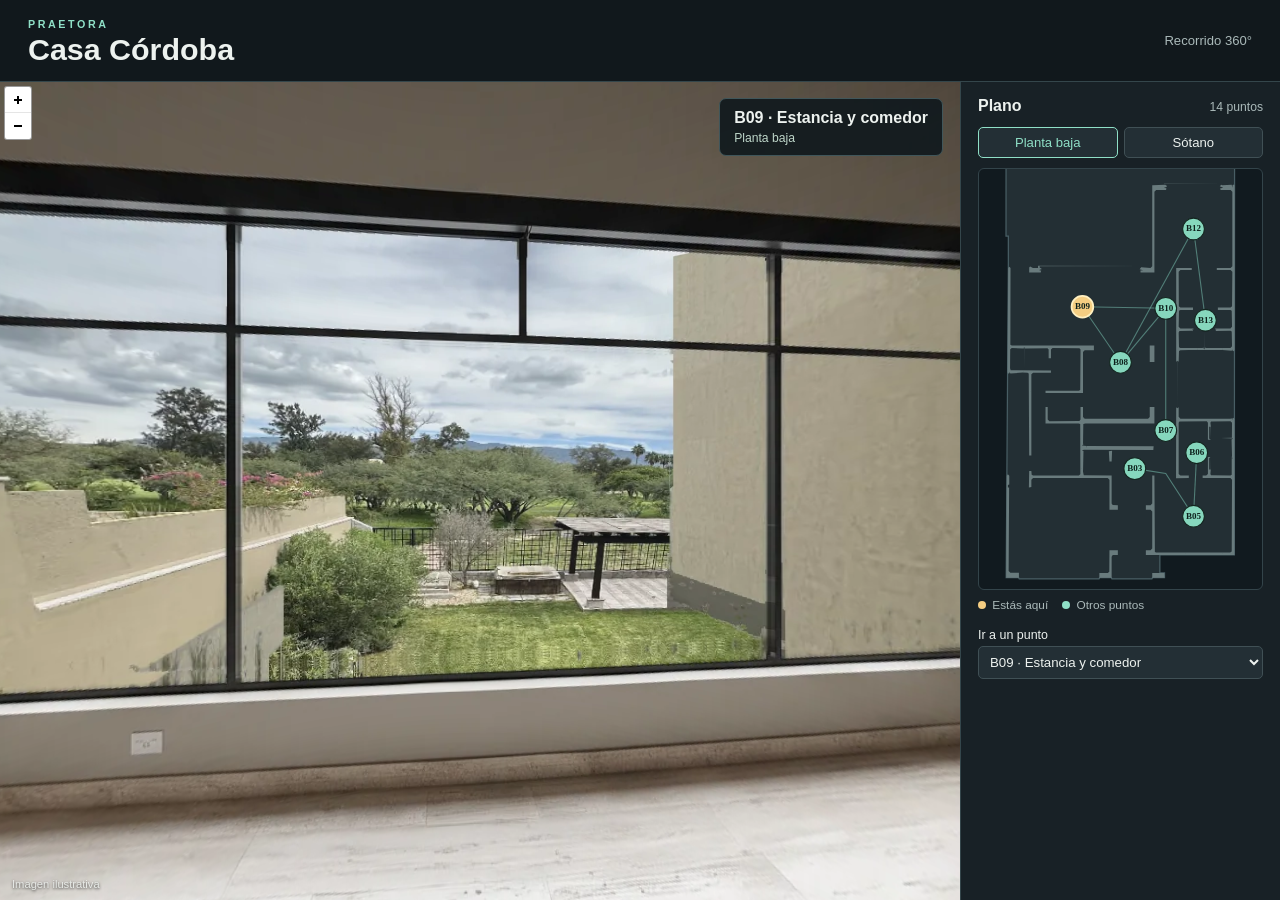
==== recorridos/cordoba/index.html @ 70228cea "feat: recorridos 360 de Casa Córdoba y Casa Granada Dos páginas independientes con Pannellum embebid" ====
<!doctype html>
<html lang="es">
<head>
<meta charset="utf-8">
<meta name="viewport" content="width=device-width, initial-scale=1">
<meta http-equiv="Content-Security-Policy" content="default-src 'none'; script-src 'unsafe-inline'; style-src 'unsafe-inline'; img-src data: blob:; connect-src data: blob:; worker-src blob:; base-uri 'none'; form-action 'none'">
<title>Casa Córdoba · Recorrido 360°</title>
<link rel="icon" href="data:,">
<style>/* Pannellum 2.5.6, https://github.com/mpetroff/pannellum */
.pnlm-container{margin:0;padding:0;overflow:hidden;position:relative;cursor:default;width:100%;height:100%;font-family:Helvetica,"Nimbus Sans L","Liberation Sans",Arial,sans-serif;background:#f4f4f4 url('data:image/svg+xml,%3Csvg%20xmlns%3D%22http%3A%2F%2Fwww.w3.org%2F2000%2Fsvg%22%20width%3D%2267%22%20height%3D%22100%22%20viewBox%3D%220%200%2067%20100%22%3E%0A%3Cpath%20stroke%3D%22%23ccc%22%20fill%3D%22none%22%20d%3D%22M33.5%2C50%2C0%2C63%2C33.5%2C75%2C67%2C63%2C33.5%2C50m-33.5-50%2C67%2C25m-0.5%2C0%2C0%2C75m-66.5-75%2C67-25m-33.5%2C75%2C0%2C25m0-100%2C0%2C50%22%2F%3E%0A%3C%2Fsvg%3E%0A') repeat;-webkit-user-select:none;-khtml-user-select:none;-moz-user-select:none;-o-user-select:none;-ms-user-select:none;user-select:none;outline:0;line-height:1.4;contain:content}.pnlm-container *{box-sizing:content-box}.pnlm-ui{position:absolute;width:100%;height:100%;z-index:1}.pnlm-grab{cursor:grab;cursor:url('data:image/svg+xml,%3Csvg%20xmlns%3D%22http%3A%2F%2Fwww.w3.org%2F2000%2Fsvg%22%20height%3D%2226%22%20width%3D%2226%22%3E%0A%3Cpath%20stroke%3D%22%23000%22%20stroke-width%3D%221px%22%20fill%3D%22%23fff%22%20d%3D%22m15.3%2020.5s6.38-6.73%204.64-8.24-3.47%201.01-3.47%201.01%203.61-5.72%201.41-6.49c-2.2-0.769-3.33%204.36-3.33%204.36s0.873-5.76-1.06-5.76-1.58%205.39-1.58%205.39-0.574-4.59-2.18-4.12c-1.61%200.468-0.572%205.51-0.572%205.51s-1.58-4.89-2.93-3.79c-1.35%201.11%200.258%205.25%200.572%206.62%200.836%202.43%202.03%202.94%202.17%205.55%22%2F%3E%0A%3C%2Fsvg%3E%0A') 12 8,default}.pnlm-grabbing{cursor:grabbing;cursor:url('data:image/svg+xml,%3Csvg%20xmlns%3D%22http%3A%2F%2Fwww.w3.org%2F2000%2Fsvg%22%20height%3D%2226%22%20width%3D%2226%22%3E%0A%3Cpath%20stroke%3D%22%23000%22%20stroke-width%3D%221px%22%20fill%3D%22%23fff%22%20d%3D%22m15.3%2020.5s5.07-5.29%203.77-6.74c-1.31-1.45-2.53%200.14-2.53%200.14s2.74-3.29%200.535-4.06c-2.2-0.769-2.52%201.3-2.52%201.3s0.81-2.13-1.12-2.13-1.52%201.77-1.52%201.77-0.261-1.59-1.87-1.12c-1.61%200.468-0.874%202.17-0.874%202.17s-0.651-1.55-2-0.445c-1.35%201.11-0.68%202.25-0.365%203.62%200.836%202.43%202.03%202.94%202.17%205.55%22%2F%3E%0A%3C%2Fsvg%3E%0A') 12 8,default}.pnlm-sprite{background-image:url('data:image/svg+xml,%3Csvg%20xmlns%3D%22http%3A%2F%2Fwww.w3.org%2F2000%2Fsvg%22%20width%3D%2226%22%20height%3D%22208%22%3E%0A%3Ccircle%20fill-opacity%3D%22.78%22%20cy%3D%22117%22%20cx%3D%2213%22%20r%3D%2211%22%20fill%3D%22%23fff%22%2F%3E%0A%3Ccircle%20fill-opacity%3D%22.78%22%20cy%3D%22143%22%20cx%3D%2213%22%20r%3D%2211%22%20fill%3D%22%23fff%22%2F%3E%0A%3Ccircle%20cy%3D%22169%22%20cx%3D%2213%22%20r%3D%227%22%20fill%3D%22none%22%20stroke%3D%22%23000%22%20stroke-width%3D%222%22%2F%3E%0A%3Ccircle%20cy%3D%22195%22%20cx%3D%2213%22%20r%3D%227%22%20fill%3D%22none%22%20stroke%3D%22%23000%22%20stroke-width%3D%222%22%2F%3E%0A%3Ccircle%20cx%3D%2213%22%20cy%3D%22195%22%20r%3D%222.5%22%2F%3E%0A%3Cpath%20d%3D%22m5%2083v6h2v-4h4v-2zm10%200v2h4v4h2v-6zm-5%205v6h6v-6zm-5%205v6h6v-2h-4v-4zm14%200v4h-4v2h6v-6z%22%2F%3E%0A%3Cpath%20d%3D%22m13%20110a7%207%200%200%200%20-7%207%207%207%200%200%200%207%207%207%207%200%200%200%207%20-7%207%207%200%200%200%20-7%20-7zm-1%203h2v2h-2zm0%203h2v5h-2z%22%2F%3E%0A%3Cpath%20d%3D%22m5%2057v6h2v-4h4v-2zm10%200v2h4v4h2v-6zm-10%2010v6h6v-2h-4v-4zm14%200v4h-4v2h6v-6z%22%2F%3E%0A%3Cpath%20d%3D%22m17%2038v2h-8v-2z%22%2F%3E%0A%3Cpath%20d%3D%22m12%209v3h-3v2h3v3h2v-3h3v-2h-3v-3z%22%2F%3E%0A%3Cpath%20d%3D%22m13%20136-6.125%206.125h4.375v7.875h3.5v-7.875h4.375z%22%2F%3E%0A%3Cpath%20d%3D%22m10.428%20173.33v-5.77l5-2.89v5.77zm1-1.73%203-1.73-3.001-1.74z%22%2F%3E%0A%3C%2Fsvg%3E%0A')}.pnlm-container:-moz-full-screen{height:100%!important;width:100%!important;position:static!important}.pnlm-container:-webkit-full-screen{height:100%!important;width:100%!important;position:static!important}.pnlm-container:-ms-fullscreen{height:100%!important;width:100%!important;position:static!important}.pnlm-container:fullscreen{height:100%!important;width:100%!important;position:static!important}.pnlm-render-container{cursor:inherit;position:absolute;height:100%;width:100%}.pnlm-controls{margin-top:4px;background-color:#fff;border:1px solid #999;border-color:rgba(0,0,0,0.4);border-radius:3px;cursor:pointer;z-index:2;-webkit-transform:translateZ(9999px);transform:translateZ(9999px)}.pnlm-control:hover{background-color:#f8f8f8}.pnlm-controls-container{position:absolute;top:0;left:4px;z-index:1}.pnlm-zoom-controls{width:26px;height:52px}.pnlm-zoom-in{width:100%;height:50%;position:absolute;top:0;border-radius:3px 3px 0 0}.pnlm-zoom-out{width:100%;height:50%;position:absolute;bottom:0;background-position:0 -26px;border-top:1px solid #ddd;border-top-color:rgba(0,0,0,0.10);border-radius:0 0 3px 3px}.pnlm-fullscreen-toggle-button,.pnlm-orientation-button,.pnlm-hot-spot-debug-indicator{width:26px;height:26px}.pnlm-hot-spot-debug-indicator{position:absolute;top:50%;left:50%;width:26px;height:26px;margin:-13px 0 0 -13px;background-color:rgba(255,255,255,0.5);border-radius:13px;display:none}.pnlm-orientation-button-inactive{background-position:0 -156px}.pnlm-orientation-button-active{background-position:0 -182px}.pnlm-fullscreen-toggle-button-inactive{background-position:0 -52px}.pnlm-fullscreen-toggle-button-active{background-position:0 -78px}.pnlm-panorama-info{position:absolute;bottom:4px;background-color:rgba(0,0,0,0.7);border-radius:0 3px 3px 0;padding-right:10px;color:#fff;text-align:left;display:none;z-index:2;-webkit-transform:translateZ(9999px);transform:translateZ(9999px)}.pnlm-title-box{position:relative;font-size:20px;display:table;padding-left:5px;margin-bottom:3px}.pnlm-author-box{position:relative;font-size:12px;display:table;padding-left:5px}.pnlm-load-box{position:absolute;top:50%;left:50%;width:200px;height:150px;margin:-75px 0 0 -100px;background-color:rgba(0,0,0,0.7);border-radius:3px;text-align:center;font-size:20px;display:none;color:#fff}.pnlm-load-box p{margin:20px 0}.pnlm-lbox{position:absolute;top:50%;left:50%;width:20px;height:20px;margin:-10px 0 0 -10px;display:none}.pnlm-loading{animation-duration:1.5s;-webkit-animation-duration:1.5s;animation-name:pnlm-mv;-webkit-animation-name:pnlm-mv;animation-iteration-count:infinite;-webkit-animation-iteration-count:infinite;animation-timing-function:linear;-webkit-animation-timing-function:linear;height:10px;width:10px;background-color:#fff;position:relative}@keyframes pnlm-mv{from{left:0;top:0}25%{left:10px;top:0}50%{left:10px;top:10px}75%{left:0;top:10px}to{left:0;top:0}}@-webkit-keyframes pnlm-mv{from{left:0;top:0}25%{left:10px;top:0}50%{left:10px;top:10px}75%{left:0;top:10px}to{left:0;top:0}}.pnlm-load-button{position:absolute;top:50%;left:50%;width:200px;height:100px;margin:-50px 0 0 -100px;background-color:rgba(0,0,0,.7);border-radius:3px;text-align:center;font-size:20px;display:table;color:#fff;cursor:pointer}.pnlm-load-button:hover{background-color:rgba(0,0,0,.8)}.pnlm-load-button p{display:table-cell;vertical-align:middle}.pnlm-info-box{font-size:15px;position:absolute;top:50%;left:50%;width:200px;height:150px;margin:-75px 0 0 -100px;background-color:#000;border-radius:3px;display:table;text-align:center;color:#fff;table-layout:fixed}.pnlm-info-box a,.pnlm-author-box a{color:#fff;word-wrap:break-word;overflow-wrap:break-word}.pnlm-info-box p{display:table-cell;vertical-align:middle;padding:0 5px 0 5px}.pnlm-error-msg{display:none}.pnlm-about-msg{font-size:11px;line-height:11px;color:#fff;padding:5px 8px 5px 8px;background:rgba(0,0,0,0.7);border-radius:3px;position:absolute;top:50px;left:50px;display:none;opacity:0;-moz-transition:opacity .3s ease-in-out;-webkit-transition:opacity .3s ease-in-out;-o-transition:opacity .3s ease-in-out;-ms-transition:opacity .3s ease-in-out;transition:opacity .3s ease-in-out;z-index:1}.pnlm-about-msg a:link,.pnlm-about-msg a:visited{color:#fff}.pnlm-about-msg a:hover,.pnlm-about-msg a:active{color:#eee}.pnlm-hotspot-base{position:absolute;visibility:hidden;cursor:default;vertical-align:middle;top:0;z-index:1}.pnlm-hotspot{height:26px;width:26px;border-radius:13px}.pnlm-hotspot:hover{background-color:rgba(255,255,255,0.2)}.pnlm-hotspot.pnlm-info{background-position:0 -104px}.pnlm-hotspot.pnlm-scene{background-position:0 -130px}div.pnlm-tooltip span{visibility:hidden;position:absolute;border-radius:3px;background-color:rgba(0,0,0,0.7);color:#fff;text-align:center;max-width:200px;padding:5px 10px;margin-left:-220px;cursor:default}div.pnlm-tooltip:hover span{visibility:visible}div.pnlm-tooltip:hover span:after{content:'';position:absolute;width:0;height:0;border-width:10px;border-style:solid;border-color:rgba(0,0,0,0.7) transparent transparent transparent;bottom:-20px;left:-10px;margin:0 50%}.pnlm-compass{position:absolute;width:50px;height:50px;right:4px;bottom:4px;border-radius:25px;background-image:url('data:image/svg+xml,%3Csvg%20xmlns%3D%22http%3A%2F%2Fwww.w3.org%2F2000%2Fsvg%22%20height%3D%2250%22%20width%3D%2250%22%3E%0A%3Cpath%20d%3D%22m24.5078%206-3.2578%2018h7.5l-3.25781-18h-0.984376zm-3.2578%2020%203.2578%2018h0.9844l3.2578-18h-7.5zm1.19531%200.9941h5.10938l-2.5547%2014.1075-2.5547-14.1075z%22%2F%3E%0A%3C%2Fsvg%3E%0A');cursor:default;display:none}.pnlm-world{position:absolute;left:50%;top:50%}.pnlm-face{position:absolute;-webkit-transform-origin:0 0;transform-origin:0 0}.pnlm-dragfix,.pnlm-preview-img{position:absolute;height:100%;width:100%}.pnlm-preview-img{background-size:cover;background-position:center}.pnlm-lbar{width:150px;margin:0 auto;border:#fff 1px solid;height:6px}.pnlm-lbar-fill{background:#fff;height:100%;width:0}.pnlm-lmsg{font-size:12px}.pnlm-fade-img{position:absolute;top:0;left:0}.pnlm-pointer{cursor:pointer}
</style>
<style>:root {
  color-scheme: dark; font-family: "Segoe UI", sans-serif;
  background: #11181c; color: #edf2ef; --line: #34464b; --muted: #aab9b9; --mint: #8fe0c7;
}
* { box-sizing: border-box; }
body { margin: 0; }
header { height: 82px; display: flex; align-items: center; justify-content: space-between; padding: 12px 28px; border-bottom: 1px solid var(--line); }
.marca { letter-spacing: .24em; font-size: .67rem; color: var(--mint); font-weight: 700; }
h1, h2, p { margin: 0; }
h1 { font-size: clamp(1.35rem, 3vw, 1.9rem); font-weight: 600; }
h2 { font-size: 1rem; }
.tipo { color: var(--muted); font-size: .82rem; font-weight: 500; }
main { display: grid; grid-template-columns: minmax(0,1fr) 320px; min-height: calc(100dvh - 82px); }
.escena { position: relative; min-height: 470px; background: #222b2e; overflow: hidden; }
#panorama { position: absolute; inset: 0; }
.placa { position: absolute; z-index: 2; top: 16px; right: 17px; max-width: calc(100% - 125px); pointer-events: none; background: #10191de8; border: 1px solid #40565a; padding: 10px 14px; border-radius: 7px; }
.placa h2 { font-size: clamp(.78rem, 2.3vw, 1rem); }
#estado-punto { color: #bed6c9; font-size: .76rem; margin-top: 4px; }
.aviso { position: absolute; z-index: 2; bottom: 16px; left: 50%; transform: translateX(-50%); width: max-content; max-width: calc(100% - 20px); padding: 8px 14px; text-align: center; line-height: 1.25; color: #241c10; background: #f5ce82; border-radius: 5px; font-size: .73rem; font-weight: 750; letter-spacing: .06em; pointer-events: none; }
#error { position: absolute; z-index: 4; left: 10%; top: 46%; right: 10%; background: #3b2624; padding: 10px; }
aside { padding: 15px 17px; border-left: 1px solid var(--line); background: #182126; min-width: 0; }
.cab-plano { display: flex; align-items: baseline; justify-content: space-between; margin-bottom: 12px; }
#contador { font-size: .76rem; color: var(--muted); }
.plantas { display: flex; gap: 6px; margin-bottom: 10px; }
button, select { font: inherit; color: inherit; background: #232f35; border: 1px solid #405055; border-radius: 5px; }
.plantas button { flex: 1; padding: 7px 4px; font-size: .82rem; cursor: pointer; }
.plantas button[aria-pressed="true"] { border-color: var(--mint); color: var(--mint); }
#mapa { background: #111a1f; border: 1px solid #33444a; border-radius: 6px; overflow: hidden; }
#mapa svg { display: block; width: 100%; height: min(52vh, 420px); min-height: 270px; }
.contorno { fill: #232f34; stroke: #485e64; stroke-width: .08; }
.muros { fill: #697b7d; fill-rule: evenodd; }
.tramo { stroke: #7dc7b7; stroke-width: .07; opacity: .52; }
.nodo circle { fill: #86d7bd; stroke: #142520; stroke-width: .07; }
.nodo text { text-anchor: middle; dominant-baseline: middle; fill: #0d211c; font: 700 .58px "Segoe UI"; pointer-events: none; }
.nodo.disponible { cursor: pointer; }
.nodo.sin-foto circle { fill: #617075; stroke: #90a0a4; }
.nodo.sin-foto text { fill: #f4f6f7; }
.nodo.actual circle { fill: #f5ce82; stroke: #fff0c1; stroke-width: .11; }
.nodo:focus-visible circle { stroke: white; stroke-width: .15; }
.leyenda { display: flex; flex-wrap: wrap; gap: 5px 14px; color: var(--muted); margin: 8px 0 16px; font-size: .74rem; }
.leyenda i { display: inline-block; width: 8px; height: 8px; border-radius: 50%; background: var(--mint); margin-right: 3px; }
.leyenda i.gris { background: #7f8c91; }
label { display: block; font-size: .78rem; padding-bottom: 4px; }
select { max-width: 100%; width: 100%; padding: 7px; font-size: .83rem; }
.pnlm-container { background: #222b2e; }
.pnlm-hotspot.salto { width: 36px; height: 36px; border: 2px solid #edfff8; border-radius: 50%; background: #102522e8; color: #f0fff8; display: grid; place-items: center; cursor: pointer; box-shadow: 0 2px 5px #1119; }
.salto .flecha { display: block; font-size: 23px; line-height: 1; }
.salto .destino { position: absolute; top: 36px; left: 50%; transform: translateX(-50%); background: #102522e8; border-radius: 3px; padding: 2px 5px; font-size: 10px; }
.pnlm-about-msg { display: none !important; }
@media (max-width: 760px) {
  header { height: 62px; padding: 8px 14px; }
  main { display: block; min-height: auto; }
  .escena { height: 62dvh; min-height: 300px; }
  aside { border-top: 1px solid var(--line); border-left: 0; padding: 12px 14px; }
  #mapa svg { height: 320px; }
}




a.marca { text-decoration: none; }
.nota-ilustrativa { position: absolute; z-index: 2; left: 12px; bottom: 10px; margin: 0; font-size: .7rem; color: #edf2ef; opacity: .75; text-shadow: 0 1px 3px #000; pointer-events: none; }
.leyenda i.actual { background: #f5ce82; }
</style>




</head>
<body>
<header><div><a class="marca" href="../../">PRAETORA</a><h1>Casa Córdoba</h1></div><strong class="tipo">Recorrido 360°</strong></header>
<main>
  <section class="escena" aria-label="Panorama actual">
    <div id="panorama"></div>
    <div class="placa"><h2 id="punto"></h2><p id="estado-punto" role="status"></p></div>
    <p class="nota-ilustrativa">Imagen ilustrativa</p>
    <p id="error" role="alert" hidden></p>
  </section>
  <aside aria-label="Navegación del recorrido">
    <div class="cab-plano"><h2>Plano</h2><span id="contador"></span></div>
    <div id="plantas" class="plantas" aria-label="Planta">
      <button type="button" data-planta="pb">Planta baja</button>
      <button type="button" data-planta="so">Sótano</button>
    </div>
    <div id="mapa"></div>
    <div class="leyenda"><span><i class="actual"></i> Estás aquí</span><span><i></i> Otros puntos</span></div>
    <label for="selector">Ir a un punto</label>
    <select id="selector"></select>
  </aside>
</main>
<noscript>Activa JavaScript para abrir el recorrido.</noscript>
<script id="estado" type="application/json">{"puntos":{"B03":{"tipo":"foto","archivo":"fotos/B03-8b04d33f0eacf58262b5.webp.js"},"B05":{"tipo":"foto","archivo":"fotos/B05-dfbe04b5f977e629827a.webp.js"},"B06":{"tipo":"foto","archivo":"fotos/B06-246843ac01ee56ee5056.webp.js"},"B07":{"tipo":"foto","archivo":"fotos/B07-f73def7906c1dc75c8f2.webp.js"},"B08":{"tipo":"foto","archivo":"fotos/B08-8801b8e6966e0fa37ad6.webp.js"},"B09":{"tipo":"foto","archivo":"fotos/B09-82e63dcf83cf715cf51e.webp.js"},"B10":{"tipo":"foto","archivo":"fotos/B10-b8ac9c503a71eaf5ab18.webp.js"},"B12":{"tipo":"foto","archivo":"fotos/B12-1f23ea387bcb4a50f1a5.webp.js"},"B13":{"tipo":"foto","archivo":"fotos/B13-c13135d49eb7cb73aab3.webp.js"},"S01":{"tipo":"foto","archivo":"fotos/S01-3fa361d442b677c4fb19.webp.js"},"S02":{"tipo":"foto","archivo":"fotos/S02-1cbf06e7dc2bf3d71567.webp.js"},"S03":{"tipo":"foto","archivo":"fotos/S03-5a4aa5b1d3053df69a7c.webp.js"},"S05":{"tipo":"foto","archivo":"fotos/S05-177a254e0a18b6fe36dd.webp.js"},"S06":{"tipo":"foto","archivo":"fotos/S06-0d19201d0520e75c3d5f.webp.js"}}}</script>
<script type="application/json" id="fotos-locales">{"fotos/B03-8b04d33f0eacf58262b5.webp.js":"UklGRlzLBgBXRUJQVlA4IFDLBgDwfhWdASpgDEAFPlEmj0YjoikqpReZ+VAKCWluCnFVbuXC4+W7b/6v7X6VvpP+n6OOYP/j1lvB/+f1Hf1f/Wftr37vyu9aT75/5PYF8tn/16OHxXOh/9fLJ9t/anu//tv/A4CviRhtv3hu8fHF3ZN2x+0G+/2x+0XRX6b/jf+7/kfM371/53zuPZP9Z/4f9P8Af9B/s//R8939ov9x3ZnsD/2T/J/+r7vPoP/kf+n/VepX9u/0f7Y/AB5iP/V6Zf6z/uf23+AX9ef/R6T/2j/svYz+//8b9xfcb+0np3e05w3z/0P6if6S7njf+B//6RH//2X+O78rCD/+PbRsy6Xh9fXIevkH/h873zL/B73fzv73/rfnN/l/3s+7X+B/7PAb8b/q//j/c/7f2F/q37B/p/5320f6X/x8D/2D+y/9f+u/2fuC/nn9m/5f+I9Wv9n/6fuz3/m7/8v/4/8T/de4R7hfdf/D/lv9L+5Xvl/kf/T/o+pP7B/t//Z/yfyr+wH+if3T/sf5X8svjn/t/lh///Ra/Ef9X/6f8385/sC/u/+M/8H+R/1/7qfTT/sf/v9yv3v92f7L/zf3E+A/+lf5X9oP9h8AH7//vd82v3w////W+GP96////[base64]/tdGuF/wqTnuJ6eFiGTCnzkXyfv6mOl7tDQ7rxv2aqFXKtnWR+fCEQx8rIF+Ao8t2xtaVYX8KfPCEPenxwAbYNjlb5Wxv9Vcv9XUT/iA4YvPDukVQIzCEQxRGPfamt86/n/a5k8c5lCRwGgBfAqxEPXRrje+2c6uFXGZwq3ytjgBFPnIljrfK0y0ohsd9J1kXvXhRdBYj68aETWd/vpQB9xNxpH55I/LbKh8RrOVqrAQkqR8o6P+eKofLZMVI+k+S/lbHACKev9dxvg1QfdbceY6txun6TTUiUILZ15DOD8FucaIhkKvOASrytjgPC3ti5fzyg+PiOtSo/yWTI24VJz3SkHxinF794EOlHbIoWIPzBKLDPsvOwZxKqvGtwODofhdKU6rmQRNnnWQa5livemtkVHONkGCJkhbnVNYhFgcy8H/tcx2ikqtqnDRxVaEzqXs5XG6hINKZubwbp+k3tX5VVa1tx5gL8aAtTrfK2OAEU7UfDJCC63OaEdm6p8os+AIp88fDK3f0PhKQfHxHWotscB4OHcjtVLmA7TF54iNdCI5xOsaQlKMBFp6QKU0S2ZCPY7bkz75xv4DYYoSfoC4dT00/8GNRCbk+yB6GvN2yH0RxaxnZYdrw7Z1iMbGZyCpJgj7f1WV/0C2TyJUGk0Ir1RnoE2JywnBSXTnlHyNccAIp7Kc2cdOcpBKJ7vhrXb0n4w1ofV+lwHRhpe3OfFhjX/lanGLGRkQPjjcqDUhO8+cBkESi1sRPaNIPgAULOU0ADN91gfZsz5Z3zys5wvPt8tnADSLtG22YNhB2GniXYGWX0BlrnWKMb2tk1SQFGHBUME6IFcbC/BT5hMFOMboEfT9Lo1QaUk9hHcDHcG/PndqIBkuwS9zmpjNqKHE5R1Qj1IKqX8H6rfijuYLU6ehtR/PiOt8rYvQRT5vmQFY+ReUyG1JOtM7GQ+t2iakq9NPdPG9PAYXLdo15hJnmdKbLSMG8OGfad6tXjEN+/nd4gJZHQoafzXiAhEIcYyw56ezuArVhhA6I0TVKYM9qin7OtxG6IQRsHUaXLvLlf2QVoZYjz54SJnJcIGS8y0HEgaENvsy105Eb+swqJMuCT2iBm6d+m8/0++C8vjF80xDhVFgsuuNnnKhTVNoN+4ewzKcCBdxzKP8w8FjsjZDq1WZtHu+GrZqvoGGLcYIs+lwkaG29BnSyxvnezg9lB6BEWG1HrAUU26lCFAvom54xAbaZDpTTf4wjPBC7AY4ycmlgHprcQdyYR/tUAQ0oksGMuNRFK8PcxZ9iPzmKchtmd2qOhM/H6Z96zNGg0ns3m/QCGAuVI+VscAG2K594ZDFgIkwrGDYScEv1vcvHnAJRtq20b9s/wLsb/4hfpr3w7aDqIAIp89wBbs7y8q04KKZkax9SkkrAbVKypxd0wrpNwhaR+PC+XgSFgu03jYyAzJEO8jL/ilqnw1ENd96g/f8K8X/tjBmsENoS5Smy/IyR4xR+hXAVt/t1gkCMSK5K48DHztIn1VOq5GoQXoScTL6ZRlTKb9mwGTbu3R3igAAfdemuXQltfprjxBscfQHtjtSrB1pAuR+bG1U7MM4/DiYrl7vaQoT9h/Hsp9/6S6XtNSWPv7hFWphQbOf29Bf0qPN4BC412gw3EABpE5ltia5w8YOE/WZTW25Q1JfG7/oJu8vd/kQnaiOxQ1cfXWwYdcfmlCmL11G8423pWpG8LjmrkJgfXg5NZoAZ8JyefdB//E7DiWjvQP//iZzL/xbqWvpl20T6ZspvJ1zjrC5QC3Z+u9zWQqJRbhcYAcXoo3E9HoowQrGLgNq9J6SdAMWc2oo1SccF+y7UwrDONmbdAVKT1QL+BGWjcmmlFrL58FdUMHW9pZzCXb5T0ppExsPP5EsdPW0tRb83xBQygVDeoN73h0kWOcAa1wiIQEuOtio3l/SgNbB6iJkhA9iASnUyanx5R6dVVzLwvJy7q2xUXs7fBkr70EGLd4bLE3zbrkPyZYwb1C+n33OBOGXH5eGdhcEU+zwSota81fwV5h2//BVv/9leFSrL9Wr58hvWI1YiyHmSU/d//gYUsXk3kgcm6ENXueJAzdFOI2YLRvpXFCQDfaM0w7qdGB7mPDyXDd1WSdlUou6VamVw8bkrlikf2CJJFxEXY8fSGdxAxCycK2ClmLnFgjRsR/q1Wi33cRhrfZOyPyd3VWxR5+bWd5NKW5Zw61CFzS4rs9wERavEhUj6enKFGa9HmRTlhuRPHcpoUcuWFewAHcXEHavlRNgkLxqy1hKxksu8f8eLC/0CaDH27uVC3pUeCMd4OFbFyUAXJECLj4P1U+hLEAM+OVMHb+cfAvTcViERi8pS3W3v4LFbeg07J+dQr///92Nf//+wo8gTdNqNzoOrtCoShVjYj54SPIaFFT2gID2gprA15eIKy16DfiUDUhyhoD/wRnuMYY9Ib54cMMD6wECir9guYphFBn2UQ7ccAclrXduS6BC/xxvIvFxNQK5YJ6EfCns2jVcs/WJMqNdHRZ9R38nd9bqjPqVBbn/WX3APrH3g9dvB+4ZG9/rSK03dzhVciUapZOAwPGxFd7de4+i0ai+GrLnHpzLtV6C+PaUTB4PNwIcDJRKTRwV5ziUzAXadHugoV//2i0WL+lr0u9nwx88MztlllOuhalrL3w5wg7LCz8jNTIKOX0wNaQv+jORMIk90gBQro4KTDa08L3eCXdlL4BhjJCUv5Ch7XGgGMxtoy4mViDxyf6YNVWO6lfY521Onp02Pg5CyyH5bfnp30lRYdPQ9Vwd96F4EctzYFtxf6dpFG/12E/XGKFr41oVd9jR5HKwavXYJA5lAWgy/MmDuzybyEoVq1wgHStGSYWODQvWQxzZvJ7F1XGxkfxcorl1uU9G9CLEbK2u0ShImvYL6LYlfhFABOUt6X62xUt8zRrHJG5q9kABngx4bZod306YNuTwXFfZiXPXvOAybCTvMkadrqXf/rkij7cNBsIm9lX+/6DcUN7OzyEz+w6H3cVHIXAZaXt585rK29gdFkp7hpHNLo1mNwPNGmez2jcKgqLCgyJRUOWwLsITcAJS3/QpqGq3LrzSsgrdFOeXw2/wjmpLqHL7VhhlQygF0mEESIdNTLS/hlbgzN6ifNOq7DL7M5TwMcxGElwUHdmn2oZHHpAqP7DabXUeO3MU///y/3/3v2ThW0nHCbrvQMbl2DmIZpJ8y6VqG741AsI3fasJQ9VRbn7RpdIRWG9YLN/lLsfN9+jSA4DB90r/hNCV8dI1BBAb0jZm2YwWw3qpdcjbuP6CcCuyuGueD/3GkntpwwVvj0jlKKhYBS5XLTmGZQhYgU+uwMDCXzZfCBpy63+xVRVZ6DgD4Z5TKRykvNn/a5YdWVUqiNFb8WlffftAZqTMisf2hlN3hIi0Tl9MNnXzBd/M5+pfzqhd0mWhqQol+8YqOWyt1mdO05ol38qK4bf6oC9MgkqWafKHZreJONg4z2UHF0vz4WJKOu6iS9DymHZ+wouSypneZFyGQvqwS9JW4eYK7QnIULY8d1r4lXzkWkubpc4S/KrxDvJioP/vClJqg0yEgoXoAjX+GCRmlUefzIA2LSkTSCR02OXanGiEjbQ77+ifrTw8t8pAlyHkEG+mv///n1/jxR4d89Hpyg+MXf8LUq2L0EEFzS5t0sng5XiO7TlzstVRHvm1zuPcgQCleNBFVXCnMkiurNaCv1f64VB8Kz8iRl4DDIsCAJwH4wbohWu8meR4XnkA4OFzFlVEdo0LpKqvnh45z4VHWsJg9gm5pGoC8EYq2VWMZQDwmqFdQ8mJfT53oNsvgCuW2A/6BkFC1AnoYoS8fq6yl6W8kjq6UP0mtLowDCiJ7iVnwofk8BE4YMHeBJ8MuV7vt6Dye7h18zI9IV5DCE1c02GTJHjpom7migOKaSjh1/M0BTeEWizU8sDuG6Ll0FeXX2ItCOZvwL9F3GOaNtbLSonoAiaNxDST15tsQj1iNucuNNXauIZHfQHbDRf1vjEX2ogIOGZSVQEUKAQf53/LuTyu+iitWe1zVKTgOote8VzYmbTj/fEojtzNhcAvLVj7CGYeKlUKEmFjJrF/BF3mjxCaMQyS/PMrcn18m06CFCYB5B/bDlH0Mf5L56zjfE7BzO+Qwm5XYq88wDjqzFTOY4tWd4vGvlbq5s87a///YRf//+/z75XX+tHQ35s1KJDh99+9P/eT4ZteDSMnJx0EL3ul6icbrWfz2Qbh5yUqjngSDZj8BKsUSVYY+Y7rkja7FNBmGaIwxRWxZWKh6IpR/+g7y6hPIQevRP0x/u5LM1Czwv3RLtGn1i/YZHZl42xc4NwMWpf7hQnnuDBUFLJAXIiEBQ3JIV3uHVn10qGTNP/IE6MQNR/Ud1C06YpV97+nggp456TWZwB2GI2H+K5BhtH2qhmmU26/v2VxOywSF9duYZQqbGoxsBxjOd/HSTJTyrGEfDzsEc4L/OY9/DbuxJN0cbup2e0eP042lOJOvVY7/cKWAEp89wLr1a0UlDsFYHsexmzuRiDyLnMW09usRxhb///A0+o3uQkur0SqpQC5k9vcY8+oNSBD9gT0GOm2Ty++1xNIMJGKZSfEUXEnsU66QuA77XFwWPlVj0C0/yWx+CPcjAIPmaW2ukNg1xIBqLbxBtEvwC1kMrKwWMdai1KbG0UP/7Sn//xhXdKzMg6SHollKti9Ine6w0EINGY9X7zcQivmtn/5XvammVuwl800yIC1PDUhhDj4sk11tztnM7kVbTwHgWUEHTC/wau8sHpHdaGm8lffblJQQ8+3R43l512ZBwFIU6u5B5gnl2C3bulWyJzB1+pDQ10HUXk49sdYAIxgKjlpk27c06tPg1eIMXnpTyTM69FnFpYLZKgc/[base64]/2vF4AMz2MryqR2r5pzw+2XtZsxeJrafKmMeM+yYnW53y8/9NK0KRGOq8Gcqid52yC6tJp+VuBF9HVptRlmmgSKHOFCq6ZmtTF2lXzHB2UOM9j+smmNk0eXdY/OHGij1J0IW4uK9+Vsb8XnJ5u6N///6yZzkCb58qteYXf6StlNnsQ6Zj3lb2GtSWM+NIPenQLQqrLnKK7fEEchcskZdc886Cel3TX3sX+foD0bngrDqozXguda6shvL/8xO39HWKKWSL7xG2NXvPwtcXNGCr7G/mjlbdW2M1YguVsmVU2fpTBINODq/KTJ/rMzjVZMv9DbQc0RLpukDtw240nJquj35ClpMERWTOvS01fvfEMYqF1oDEzHrQKQD2J4P2JYD0J7+awXq1raDIdwh1enR3k92a3r9gEImsFd3hGtdqa6dlIvfx+SsQVmZ1yKB7z3psnx/a4NfLwsxsRL75fmynGhgGhNIODciN1iFz//V50Mgq2+b7zBmBi8/C6Mh9BSxNz5U0fpRGvn51woRVExVKs1s67HCyqA3X8zfpI0tfKuJlajmchC1GJ3UX2mpXyvsHUjoF09l6GQ0f9UIsSkIWDxBtQhJGtKXlKB4NrfaS4xWznnRaMhKC6KlfrRLf243BZSMkE8lzRCNyfoNuJhHnV8ShhljPBuCntLBcPX9n/VK3ZBDT8FS6/vdtqKdiUY/k/offOvz+snJbh+a7+n85sTVvpT8koXxY43lKBXd/yyw1fugg/Q/ODMNmST54d8wCrJb0mAlN/Vw73DgqsMVF7hCMHAJ6vQkBTI+hGx/ykIaXnOJSLfQ///6Kn+T7jXsr5PjP8p/oGMJqlHTuSj8Vvjii5nha4hXv5VKP58YsdREoK6M3i4+WNYMqFigiYmd9qEkMYi3WXsfpOLoiFXoIjlMrns2ILrvo5G3W7gL/WzQh6mQGKuG3k8uiLGI90nOEHLpU3QsJ6NhalwdvWdds7uVYOtAkKHdTPFMyJ/YYUDVA0zOxmGQOEsotyL9HFxn6bnQomODAizL+1FobYkYjWWkJIqBa5W/WzXVn1q6MkiWbRIgemZIygIORKQJQ8Nq6BMtiNRqeqZukap+9j8kwVAkCn8axfFAs/Hwz1MZrB8kPh1jqnQVAY1Gn6akef+NTmPZzcMxjsNyukOKNssQilSqPQjRuogwZRv/EaPOknJMz4AoFksAmDZBjiSJR9cb0cv95HiadfyJdyV8b8JJVugzGq7VB2+iMP3B6iWTzBOkZRkO7IkDiFj3IeX88cZ0NAsX2dZteryLHHXkgg9hLDejfHkzN++VSEH1jbWuO1wM3UKFdM/MDFlndUHsG39HUTRUQNowbEtOtk0BfzyYpN9YtQczwhZnLLuKhwWy6u3e/ReqOiqU6h9O68NhYpANGTTJu4xbVjZJUeti+8rdxOuHjGgtxVdHo+dFeQja81SRyqEtZy1uE6XYygzezWFwXE3yzF4DPLcUGob0HbooQYdaMkwfW4GPX5aZxyx0Zn0Sbo1yNY98lTmE0Ef//Rd9uPYOAEU6xAU+cliOtukCUp2lk+v+2qZz1RgUyG6bjURTYOjZXbGqEiMpJmmpgGb/fBIoN5f3Lqpfz5rpCgrbiZT0I9ho2lWqOpMrFyF/6U+nw3dF2Dnu/vIB4xFk48lJ5BL+URm1bx91uhjPucT1U5IphOTwDuhjZYJpprIIyQaP+paplZ75HyeXULoYPhV/HHo1z3OzBtD2HJIWKlIwDD1G3+Y4g/rvSsuGiQkph3Hf+ZXpmnpy5x7eM2sEphd81EascedsqSFM/q/3Kv85uA6dfTC2ThQBr0sx70PiR3aebjxXptWm1p78c/Jn2FjwQzN+840FBm9y2/5yah44TuLo7KTHFdoj62dsrG01dW2CtwkgoqOBjVPdJMBYE03ZLwuWifw8KtZBiIecCa7jCHs76mdj1/0+r7AnY1ObROFsopfGbfQASMedv5uB+/DqH1bwipDNZuJtVjaMxOV3hHPzZqz6U4xHvoWhWFLYqTTxd2H6OtjUloG0nnm+61fQPumgn95qSq+x5PnhVUgs7j1bcb5nmcsWSvn/zwU1/SA0gP9S7MaYB+0/xL/GczbGvpNoLTXSzJzZz+S1IwuVSmDUXkQXWaAlSUP4IOONmU7efan7dQmLJtc+56WRVmM2qRre0pB2G+Ppi+aidUC/WlOYEinnn/WG6tnPsdSi2DD+h9X5p87pgyLKD491rxTm5F8Jwq+9b63qhprpJy0zjxCkHrXRSSucY2Tf+BR7EaRZYB4mIE9FZc17cjfZBRuipdFwR/K0yDAn073ZJhlfz0s+Xv2eOIaYEj3wgh7aH9Ta3Dz3NFseYE3Eiictc4y2GAtU+o0/ZIqUbHUxgL33l4UdJiq3gKDXjfI9apo6rypL380t0HhqFgsLZoCtNuau3cXuOWZcnoPEm0qmO3iqV8cVm7/R2effjkH6DssRdIiaJjukW+TPp41DtZjWTYgF8rGggM+FPSLw8UF8KPBfBYxc8UGuADEUjIdQ6CIOrZ1eE4lrlSLA34mZmGaiokmZZkDmGDfjCT6G/EAxwNp+G3TkOg7crqllwcxzZs69fjJcQeLkuYK2wDZ6M4uxgVS28hsd/hLvERekVT/fer9xhsEJfAvdVlLGhJ9snTrKyCz6DlPOJ/eM78BShQCbNHpu013AmDnGPjqI4XRMNGda10RbsXiSvOok8QqsTaojWtVp1xzlXnv0DVcD3fS/spk3m/crnY2bISf6XCAEXDP1Ht1hWWZZ6FLwGiiLRkjKzVqg4p3MW6Yfo3KzgA7Csg2a4PGPXGEZEWNwk6XjV/6/akrfaWAwCbYjLSJyPCHeFAM7/n/lUKFX5mqtwuNlPPc1EoAgr7sCnJXTCU+X66Aaj/3Rj+rHZ6dS1vTu2qiAJ3/toUqiYI2nrQ3e1Ci0+eyNgUk8AHlVtiPHfrl+//ImvymM7nTaBGXwgyWkNa3tzxytwaH7YdjeZL5XYs6HUyIaAs05QOqwzK6pC3WB1Geja3CjgyWsoEeuBRGU3qhgkP+bTlTl0WV/zpEIAzm2EH8+EDSXGCVNUtU7YbIb4cqQ3aJ1oG/JNM0IvAO4Tqo3rQC2VH1nUr8H43YMqadA+0EYTiR/0Z+nXcXlFeArpD9Iej6+bksaqOov88jq1J+4jvn7NC5A05hVYELGq3RSLzYbu038g/Rdn2vaOZJLaTsnaYfSg/hmq3FAjvE/SfiaeiliCqrkeSvxSTe73aO5f7RlV2oxEsXKuGIHxSxdfrNfkrVa231WA5W2hezsBi6WX5ZOKAbFCOhl4qVssIhdZAEttBNiRhmppzPULxgn83vUCB9bO88XSIIKvZ+Zuv+G071G8S61af//pGmC/bZ//8dSfft718fDKrJqNiq/ops0MhlTxlUEQ448WI/pBT78JpCbm4eD/bUjmROC/oBc+EOMc90XfjWKT3CFwmT+sEbYojeFH4hXFPRN0vDoY3DiNFZNAuNrndf4XcfmqyZBY9Bvk94vlbD4faQKNfiZKI6Jwx2cFU0EE8FQPZEvBN8EB3V6jphk0Q2SDWfKPoiRJRved3lAmnIGx5PL12dMaIVg+Am9rSKTYmu/dOmyBTu719MNYVBYF4TjtYjz5pUg+AGMO9Qf2NzK/kVWfpsT4yywg78iSz88AHD/+gX+HMX3jsjl+raPk3zmmTdk3TGVZXwLOMFQLGCw0Qm4qAzANJykweuqqLz+ui5Hqu5ykbleSb4L3+HV/G1S/vIa/W6FmElCM0K3V4eeTiP+6FwdlP08f+97v/tTKw0VIwuKDuwER3oQt+FcKwu5Vt79LBsOt+P8XgZO2eBCre4SJ8SqZuXf7j9KoZQPhpqHiuKYRulM9py9AnY5vtprq6QBXEdLtd2xM20g3CeV5uUj7lkiyV/sx9zE86XF4SmGmk3DuqSt/5Ls49hw+vt6m/Sj18m1ePoelyOhOABDpS6zkfOlxtsLK/6IDkPfzLT88G+5QZHyq4K12bo9cWAOdALspuSZ36v8VncAUS4KhYygNPb1x2jdQwuWH1ymv7CPMElcG1T2dMXHaVqsKSWh148R05i5IVY80a+MDwzXdnuXh//H0WIqs5j4Gs2NukZ0eHH27/uvBtXaiUphFzpcW1en+xhzEKrfa9ihOteA307dRTeFptOLeHy9rwN0JjWxV+tzD4vW+JhAFElAfPiZHTVlP/YoEXV6DCqNAt110x+OrQOrqdUvXqn7FRZnX0GS/usTpSsqH5UtQudVKhyMPiGXOHy+YvOaRJ4P8hE/Vx/RV836rUKLVJ3FoRJVK5y6RW7EEaLoMctLUNaf7pWYGkRAeuQ0oqyPi8adpemZvWgUGR4g9O9Cwo0QkaXH4NRfpHKItHKQ51O4TuEhM+Hw2MlyERGc6I7sZtsRltxkU8Sk2nIL9Z+6oTS/TyHCKMkyvXwQ1Wf+ZH7Hdv/2x2Cku+3Ss6oNi+NdSu3giyCqvjKWqyzvDjwMBcxTcNsiyieTbGPyGG272dk5u3W7DpQvhovwhbyi05iRni8WaqbZtScAMWIrSKXUuF4wR/IXCS+Z/wTId/yU1gOgCoG1Dk9mPn0q9Sq1gcabOm94YwxCX2clwsgJgNKv8VnG76b+Mp8DCRjyLAq1gYJj1HDqrldYXvxg59ZuK8O/[base64]/leU8jS43ap+cuT9j29Yf2TxmVWty7nXo45Hs7BdaFBmeH8yLIgSB8pM7FO/oVR5jk6kEfMHk0UkOxKSaepKKhnhTJ0D334IFQJJk+GbOf8wawBWLlLFcoTCKOD4wvSKtD9+xqcPtL7VzNpc/fuWo2IntkD3lfb9MsvhrS47xzeH7zsasxf4LztfVZQUaiaxqMC49wQZjp1IOx9VewaAUlsjEikaygPCeE2ryGp5rtSfk1Q5jWNWeZyKoacY4KDGTQWgQZVXxsw7GM6wdPzoXq7Pd0cRptNCWIRfBpzEXOKJkdbpKdiJaO/7okduRhEEL/ATtKTnzw1ZS28UmpIocQMvWjrbeouTQjMFrbj808eGzvwlXHRo5i9nP3sAzBXJhqAgIq35JtE1i2pOO/HL/DMTocVBiE7V9/6b3OfjIIC0u3ylV43pL0o72WhxoeHRShXJPxYV3k/1z4vMuRuyC7rABXh47KhwMGFQqmcsqQ47/Xh+tYpYVcs7ybCvvyZZsoLebV+BNZh37nU+gUEn/TQTaHqRveOZh4gzT+6TI13SgAH7VVzDELXNa/Te073BEr3ZNQ1R7zIyXF0JN8zOIyBW3UeyDE2DmieQGJb3qarMUiUIvACMEmpZ+RVrkek3Z03Sla/8/ISerFjFoPBMK6ntIAewINw0Yb/tCGf8JpbMVLEEEq5ze2D5AMIORB6RumQXsnBu6VOPzrLWbPQORvNILXXiv4j5pRSNLmYpiy8Rn4BSxehgAP8WldDIS/X84fmQlsa8UK8WeIdM1uYw/+NgBSssBreMZYSbr5cxUgs+XEmiaiAuZ8Kz7Lqsctzlf/SQ4m13xitc715x/sTCFA4mUCj2gR/2K+wBHivwfpsNCR+ISYOImgp1xxnDhJid/+9cu7CDQ2/ZLGQe85CxGzjXxUeVyVy4krbi7rjb/Jb/38dX7v2sJaCOrY30Yor+uNRYX/LUgPGtTJ3bR6vT2U6hv/9eHkH56fFNq5BqFI4qN1ZupkO62C/oB86r7tRPBHs4PmD746mJCYsdR55YMQZ/r7CuHQo1qTgIbLhQGlu9nVEO/cfqK6w2hhoE4H2fpQ+c/wshhA8PBRHXnOLRis+hb6HJduZbhP2sBNtWm7tE2YOOEXfILk2DFr+J5E9orlzUBupWNeSLdMqctnT4iU1gq3ytkQDHnFdGCOgOLJAyidYuQSXkcvqdfowxXDG5MNCVFbqa+1wt2UKDonyyx3SGr+PKPwT8v2ZxS7TNPG4omgEg4JQlsfxlKD8HyIATKBw1/SvqG9EFpe4VucNYmT5kETl1VZ7nXgW1E6tCTag4IRClLioRw0iCUK+vx5t5k0+coX/gQW1k/h60yDBWAHY5yBGPcyri0YGNxWHE/n3iDsLBPHC1XH7CPJ20pXWJSWbuaYMoWU/gzniuNzHVIuvxeaV9Wx7yhytNUhVXXzG2nncqOH2k+oQ1H0uqP24E2wnMQQN39tzaAro5GGs2/GAFWWkt8KH03QcyFa3N4w648rJ4ZnqdniFrhoqgRgFiNUINeTPGXBuy10aLeFmwOa2ge0uX6SlEB0ScgAI9I3JTK1xHSfMpdtO66mwV9LbNTSZUut0lA04F3JrA2uKYbz0Iuex1FjHGJxX6iWfch+EK/ZQeqKQhJZ3ZIDk4Szv18xoOE2E9TG3wlVFTXX2icFEju03YHySwKJ5f4ZYWmQ2c7sCWNDfnUVeq5YOAYK3nQm/yXZq1kKC4RTrZ3s8+QDTLOtqRIwfOyNtQFvs0LqfTb43GQWEcMBlDHQyY5tmzKiyetEmzEfrtiW5P/ZXYRg93NzEzcuoJ5QR+26Gka2iWXSC41Hqbna1pTfIL1MRu+HabYN3JQV5IiNPpYi0ouS4M+eaP58KZOcH1juSwviIncDpUqFVkvI5ZBqtnFr+8s1B49GaKtM552Tx/3Ly10INonfAR81jZl1amJmScsa4W7zoOfGf6PWLFK59iDfxw3LgacqwyZrAFpfNOlVOmfomsrkoaK+4tgbLaiaMdolYZ/ctD7LW6MdAG8nTsahQK2mWVBiY411F51gUkOVk0rpThovYQDoF18x/dwqpq4a2FfOZzGeGRkTWb5+V3QIjgg7/XhDuGg+KJAscOoIaBgrrdKJ8+kXpeExnUIlwin+3vf7nVVYJ34/X+LV/[base64]/nO6JzXt2MQ4MHhO/KYedPiBbnlCRkwQjoqFtJPThF9z9mS6S6oFEGikK7rZrYloxIfF07+KBFeZu7GivtCh76J8uM71xkJpHjMqawWGzoytNIBo44B2lgaoyRgh4muUnwP2Y21cmJ4s7x6wdwqZDHTy9PqhWnuy7cybSLuX/R4O6+PZRWNiiu7xQq4rxxPPrblhTnfG41qG2pyYPyl/XzKvCSfbiJ+Osgd7UG8cnqEcqOb0uDZUTwAOYGazZaUlD6IaqHgdjgXeqSacXCV+5FTxbfKgfLz7tKpHu2HUXnFtocWpNpIYcYPr6dJQnP7H/QqstRZFMnVvPcbf//GoDfl0levD0yYo4Q/[base64]/kE0B37LWqWuQ9R06ka9cwcPeyIZwJgciMOZoUlC73B7y0GTVsDg3iVVluSlvVOVc9KVXVDZi8OCGcjTP644jkCyNVSVA/RXXAplzau84apik0pRSSR7f/6H6PHunxXDdLDSs1jzt0xBFLGn63FsrQGlhjXa75xqhuWdBXkgApo+XSllRvYVb4rPctTBrH1rru8rMtSXWsHnddwRFz1YpIMZKT/YjrDfsTtKF9cZsXQGUswaqzKAkhmunADHE7JcDBjWXuH0t209uaEZkPqsYKvkOrT5x6i/4bUdKjqJzL57kpsnFQmTF7zhA8iybpTk4ubyXKG0UQIBi/oZ2U/enpjVg61N0hdhN5NcV71qCyeKSdTmWNPGu7n8/AfWjGdhtsPeexRnepoFvs8z9kxmT8jZO91dXRMB+s6+ncYoGi1rLugn08Zjcxep4M+qEujSioPBXag9K/qytjgB2cbCDniCkwSVsd/f+/tSsJGdA2FoVW9r1BlS5yssdAXfnLGWbqoJGOW2JC81iWsV3hgdtRwDPJ89tZjtmvtVnaRdNm0ruuAqEK2rj0bAUy714j8pht+++DMti5lllEuCcK7hDPuepjYq66Swlbqj53ok+SZ8a5Hh9GUNvMkbTr6ddL9y6/pYT176YPfFQ6txA2NifXUZoDh+7DR35n3BvNtTanMfoNwzQyAGBwf3AlhFHLtXRQdg7lCioOyh6sbSsdAjANIEeqxZRcYLG2SIt6m/Tg+msy76TK8tL75RBMhyN8k39Oy7juymtIeD1bj9nDyxDRBQpLqcv1EQnNYZ1T7Dztv/SUIZ8NMhVCAnaU2UFIeShnWHe52DC/8dn9Mr6uNiakm9JwRNp5BTa9BBWGJvmnpICSmHON8E5fTSBtqF5wCQ0tkhhyyft+hG5BUzdjSuY7ft9pxg3087dFjasnaJ+A2g0RAHyHlOAq+mBW1if85FDUlhQdcN9us0wuCNeC51TurIUBJv4egT24wVwPOZIIE3/l/u8B1tERV6sIfVFCQbt2WAhwwb0pGwsDB3Pvi3ybSWnE9rmBSk/WqwXN/YycmzjlqhbRpVIz4/PBt429V9sVp9jLbXPtV5QNLp2jLIaDWiqblq4QSJkiDb2wOU9PQWLWcva4nWLKfFAjfP/Yxyv/tevPi1GWtZ3/oFry8bws+7vDii1dwGnfiLVim0CIiBkAinyDD33zvdAaEmCvLrq04QUfX79PBT9TjkKOp4Eju9pGp3VroWTu+vNSs6b6qqEuOfqp5YF68+9aVaUkrh8eq8BI5VZQU3oP5ql2R58bnY894LK0i8Nr+RccPHq6O4mMFRK5UrrAM6HdSVA+uj/cCT33quntTuPjY7nIuOoduQElbQqfn6kf2K9wUHh21+y0UuX7lyhRa3KdirNmzmV/DauGL+WYojvpK9ickG9Z8Br/Vq4rIL5uZNjUr3h+sHLhTScEhAAlq+LfoNLX5CNcSoiTQhqg60n00+G1stL/XIJPj110BLkNZnZM41ahhGBlS/XHC/kXjfhjOyO+DEc9r2ON48CMaspgZ9n3son8tUsqiqeUUmZsOT+PPp9dz65e1rMTLp7wsuibHeEbdbmTfsPLUfm/n4qlbQMU0hm/[base64]/4baLv5b6aSgb4n41P14so3m0wyN0iPxQRGcNXHOkJrbA1JL0OCssoNsXQEX+0jEbC0IRvClBdZLsOSVLOjiYdxSlcJdOPPP3HkKLJ9/[base64]/GwDwiZ8ExTapGuJn7oxhm0Er4y9L2xFTqd/wSRhuY/p4hjkFCKXntTA5+EF9mc8VaxEjJU/xvUKJF+SZYxGivHEVNz+s9zro7BNAxJ7FMPJQrSaHRwAHhCdb3pX3f2BiRfWcl1JY7lp1k0NhKkiMr7N4F/YXYPVPMYGRm6IIR9b3z/S1bUbG+/hjyNa97uPzDjLzIC+9iSonkBMyjQ6YnypoRyv1cW2o9cov2dMPM8F6tG2EHtJ/cq8MNJm02XOo7+NG2ACKfPHxFfsUeoIO4TmuEPDgYjXa+gdmubHf2IE5bOZN9iwe915zwDtC3aQ/37bT79Mvc/k3BtkCUDAAxri78AzNirBp0FEUprtOfBNWRjCrdYsQEQmxoNACjTICvUqdbMmSOqrUpt7QqguHOXafH21hlIG88afiVxxrTCVXjNpuQ/CiKb1tZQSO2QlxNzO6SO9DhnGpPIfQKzcCdL31EgppUJyUOia2wbKUOEVTsYDRi3XLCWhfrgplC344jWl7ojwrEt+J8/DHBpK7EMVSX2QYI2lP7/vCmAzc9tB9dhRtSCamtGSlF0AEi0B+wL6yTPMruW335JaNAjavsJbQGR6/+bhC/jSH8vEfuWW1eg7q+Vy94aR1qwya5FmSUlLuMdVYLsLHquUkGdYFVM11NxEYfWurYpJ1znDG+GXpqglrhRSwt8lrQ3TQXzBx++9oc0xcP//bUCCI4VNsMIIgtM+7g4ndL78fDn/zlDcSg5FZ3YFL3W/lkaBlb56PdYt0BLt3PWwWCpimkr5EXIjsomaf9hs8DPl543IzAcxlIFp+VMEytMV87K4taeygKEsXOQZdXmh20x1hqaBXZ6+9wYIpUdyOI4V0izbZjFPTh4bsPsv32H0PZmxch+9AGdNHgv/G9nzrEds79AePboCj4/82F3kg7XlkRjUMhphVXa7A2xWqRe3jDg7fMhV9hwiYoTDtfB3FvjM2+4avvQ0DRawcSK8mCtPjbOOmquonNhy67SoStuHdlyzmwLnKZMul3+pCIwPtdXCuMSOl8zyMgJgUUqR228Ubrc55qkKn60fWzG1pOaf/n4bagl9PEm4fbe9k3/4KP1ogjW4BwXaZlt4NBKuSJ3ytHAUvzKJo/+JNwg8UTOS8/f5PX+pepWZN/CPiK+AsUfEMyZYmEFbZX4Up7pdckyukE65nGp/eOJDZKPbKZmn/MpeoIdnkLTenNpGFNNgh+dcsyKtobkEK8YjN/iAKm6puAJlZVkhBOV6J3Mf5rK6Kh+fW0DxgmHB8nlXPoOVgr9lOcj3RKi5WwRQX7EcnkRsPXj6PAYom9TLAXfd1fbNL56aW8ODoLbUajDwX1inNKG0zBanGPAY20+Ixku2LSDgQI5NsK5gWuKTVVl+IhZ5lvnO2MXiNOI4lXL4Crd6C0rw3kzyKZnirvWK+8aO/HcBt6rVi96f7yGT5Awe5Vl3yV9V7bTBilpCmtb8wQBRAtiMd09Oo4m2Oc0ujbJiLYiSB7fqm5/YX6eEqIm5oIB0yfcOI/RVb36bSAw+6tk2dgSurZjPLDlNvFourFgrBLb0kWdcHlM+rsblfbWHtzOYykiDhbXM1yCKNzNHfRuAqNWhMKz/h4jPkXqwkb76nPIOil5yfsnEKsiAsPjKSsQEb+F9ap+k7tCbBIr0Im2ru8zLVexiR9ZMnP+d8rlZ2eG0m+I7/[base64]/aRw443zpKmnUQX9Pwti4af7/N239PeuAM7yX5brI+qBsoYAqLE6sAw+qLmQE+GIdsqrF5nqo06nO9xcji0ejy+4BmIS0xmutIcSDPFkn1WycrligzTxYL2m8w5ZWKMoPOvcmJrwYxFFrPiRu2a1dkWAtrgBEZsm/OIj/FW2NdEUcyMGKyW/RICfJueVj/kVLvG8apirVruclwgbi6iPFyldaWZLYxMSumH5FceooFCkygcvvDqLEzZD+V0TkKmYH6gPyu4WTkm1sB4WS6kYsHfJ5BRDwF+D3CNgMYhraXheGRP6ZJrm/oD2P1RE6KqVCdlYtAhSBlpIAKmx5DiDLHI55mCXvnHgB51wCkguUbH6br2J2se+sNkzVOD6KP3SrRhgZAhE7oafVx/RMnrNdu40SYou+6ojeoaqGfI3aErd8gauf20PrspKF63UycyT5JFl3vpvsMwLOdHIWKTDBnvpNj2LcSm2M1eRmk3ziz36eeSLurKlkwR+v3XwawvKkw4RXhgKVLxtx/pDV6BaNruT+Z2VukgHiv9auek7MSnHwIPz9+Jq7Q1Mx9v1zrGM0mROWIInek1o8NwvnEjxJSxBsLvYwxbY94cyz+nACpuGL4bU6cgEJKe6X/CoKXLT5JDixxergvN0saZgwNI8Fa113IdYxmm39/N2tnvMGmDRbE0Leciu/KPPW08gzwvMeumcX3RU2ctn8CS3N4rgVhrZAT+Q5QdMIXEULtUUa649gxy5lFbsrENML8E9tyJ7hQwuOxvbrrnoA1W5b/5DGiBaK/frIVEOnnTOQ+Qm1dK93rTQ/7oAL+3VyJ22DRSiuvWffH9zlMu7reTzlIVbRdLtJv+UnrJvzaNCkkGUHA0bueOlH7PBC3PHxF9f7/5AOIjNk8V35VgKuLI1CE5U2DA6oTSXNeL/iEcYAb0eU/WIKONhwvAv220ZppoeWX2aNwOEoRDcTO7s51LqTTJcP6brgL/IpNzxRr/6C45+KbJsiJHJapxInwkwmf9zVxNQ9on96NpVcvOXnfiwrETpmAWIQ+LpoRpGN2oYbrki6ocVYsRaJ9IrnH05AhIQPVwSU/KkZHc/fEdieDttpiFnNgdO9PTwD/EFDXawbNoIhVG3UeqL10W5/Fp4gSjyHuzDheDNjrG8Veh1gC81vPpSMB5QcnkT+iVJWTbBliOz0ELJ+WT6+0MSGzJi6lG/BZT7yHICjFWnbGxtHeOU4ryA4PqaZLs0XQ/eTTBTwaATWVcWXLVvYfydm4DPx4fFyowob6RVUHzapLs1VHXsMNbXn+xPwvfF2DquhvEbX0u0Lo3iG7PB4dCMWiGAKGhMAKFzfSfzD/2SjG8J1aoiA9eK4mSbIH/CUYgoOMFGn+PlrxEZser6xtP1rdy2KeJTSTMk+i8i2hqum1Vs96T/0QAufjjbPAUhT9Z18b+xYgVUizxLiUfgVNpX7bweu1c9bDtceM/zj8lIBnAMa44ART57Fvx1eXAGsqP/nTlYr39/Mh8a0s1xIHGicmuyT+ZGlQ0RQVt9ZaNKynQ0ATT5Y6KYx0XXQLtUeys7enI6FVc+2kgbsMmtgMpz0vnYNAkQ1jpl4bTNvIej3sS3diONKCKxoATP8e5/74hTKDcjB9huGsICkICs4Wxj8/Cqi/l7+uf7VtS3GKUTRhZE5HH6GXqJJOeT72OxFPVM5I1EH3tCZpIG9DxBrCPAZWIdoB+r7/LKNCyrFU6rw0A/E7dXfSFCAH9PEzd0R6DiGdCubbmuhhWk7+SDRe2jPi8jLQw2BoeLw82bThw/AEr+919CmRYsAvZ94PhKDcBEFLpFMqxUefynF2G/sLhuBc1i/gvZqoeiBoNrgPc85JbWs+tc2IZKQ24ceQTZYfzs/+v/HHILsLbkjQuYrcmK75lq9y9hYxZA5Z50Q40h346au3Af5nnHBH68hqMYQqjPQlYtghCwI9cDd4a1c/B5NPCsH0QGy6PYDPS4j2/c0TA2aQ3k9TJiS0efM3z4g6EhqjEWnkvWjIB2ZhRZxh9kpBsniuazyHTuELWiY5Dwr+Z15p9TdxPPkMQOeBPUCDgGXLzKfAnWP3LmxUAOwvaNwuPhwqRiPuATMvv17I0CrLFFb5Wg4Vt3QrqQCz6AlPt/lUtEjlUT8VCRcNohUZ8nPFVLVaP6gqdKRHPr7m0CWB6q6NuQ42yvU+LPxmP1vtQiKhXK0ue8/tC00Qv0jzdWI6P4xH77iSECcQm1wBQw8MZf2H1giddcq7ib+pmUuaOpRftvHYtbNrMi4Y22YGWU5elreisC8/VEvITB0ZDCJ3+2K9P23H/Lg+0bWi+RipvMS1UQDsLpvfNsq05oaU6fWWJonne7nf2Zi3+YqwBMc56YONfPW8gogeGB2uMMkNdbfOLBeoxAQBgKZh6eiuxWkk74suJdJVXxnJt7myJqaAy0prwX91vtzkBhyZ1FkLUV+wicpyPKmQt6gKvJqNlrLmzLOY30XvjuLImb+JrzlH94SgqCop313EUpAL/ucTnQuB9TUrg/piDeezY7MlQo32T5t/O6wFnR+BeR4FXJ+OZZjN1YL4pqRtOMLikPWs5kXcYXoXjhN4XCbvX86b7lPYOUv6xokRqCMcGl/fe5GocIPpBl2ggfjTgxBbfjBcE4EUSIn4WBnc8EsWfCVQ4heHrjgVpjqEVBAM8TNglUf7/1ajKFlP2ZJFm1RmfeE5QAfo3Ug+nc5WnbG/+IOyaR40uTQRqVswRwV1uiNiNtyElSFprHPzG3U9H5sRCUHItQtQlw9d6XO/XFl3EQNpPDYy5sQ8nNImwhAYArGsy2GOANR8skHHefGy+RUZHmHoc6KILu/YsucIOvF7XogNFgAogqjC663+qH/2v0krcO2Rphgy+IzcquQv3NSb+sgqmmXZC4vCiMKgcCKiZiT25y9y30j0mj/UhCm07X2rgzOal4TvmmXx+0RGGP9lE6r7L5ILhqOH5cVUBBF1kDeDUg0wMc/hveS0Lzlp1nzJtGoS3RuZ+98Ip3xYe1W7VnbFg6T3M+iEIDOa/tyk5vJynQQkEA8E8eiJTMN00a5sDTWD2B1NRRpQGEiVy9S1H8sB8qxmwoKl2vNOoQOCe9KBlxVeZOAi8MUAgPDV4tQrnmdhObkjURAYhH/cUZyY4ifP9JPFiW0kgXmyRnQOdZEoFgz0GSXVHbRdQ1jviCG+nBBIFIP3VHSnYuxZUlIbFUL7WvUgnoOyKQQYKuY79fN+7l1/5gTkyQB67aabXI2wGOGpBVdXZJvBTSQVsqkNHpJIu/3kZ2iHjP55Diw6APPIsq7hYsgbCRSUzO4imH0iGg1AZpHbG8uLodsxH52N/8U+p2dVUmqyTze74SWyIDIkqP2yX6ajPUQ5QBoUV0UOR0dUXWU7O82XENzZQpmyeNa6c1jyGjcI5RBSjUxUm77oHMH0luOR+5s8X6YZ0SYEAxeCONjpfCPmWSiRBagP6LjZgbZd3UqjKFX2gXejJorshIDLsLUGHHV/zNMKXlIjOMd0/kEgxpAn+edDJLpj4ev5E4lGCEgU7aIwM4e+zSfSNa9pY0CWqsatHtCVz+hi+J9BL2b1C9OWgCCx6wZFiKcUU+e78Ac8/aR+DDHhWmi69anKBWgtyjMPUkiogL5DorUg+fda6KptauXEGbigDYdvFHF89+HGzOKd3wD3zz4WdSclpXXe/18xA9G91TPOYegypqSkQnNPe59zumwVakQumQqTjJi+2dvO96XHEAzym+jfixsqN/G80+1YcIqGWKKWdM1/qNqOpzHbAB7X5U0UED/InBGp/5VnRhCOi5tqZBEOx/A3a1KBDHxYza4+eYsEzx0BiPAVGfbpvyMP+4b8y81uGZHeqTjUc1D6DNEGamPIIBjeGlxql9Mnw7JudShOg5RFMe4H9IFOzhgB4yeqJ4VilT0RUiJDauaayV8ke46eFdflowsP62sa/bYgGmcVkfLGtLKptem/eviHPgII7dNYG2y5PvzWapt/wc+hm6yMEwmvkpZVhcJAZxQOSWijmTCUhfu0AAl4DzhdzqKl4O+j0FDE5FW3Dm4XNp5fs+APJqzXCpg9cvxxUBXAWGfaXAXJ8bERNc8fl1RJ17aKb0mhX9sGmPmWu4YtrhGoEMXnPhLoqFUZReB+EHfqDo0mPakoidd+NFoaWvBJO/h7lRadqgPRtO4s6NorYEgDkHM1i36vml4ADvgdJacj5fc1Xauk+Tz+BE6YoWN21qlpS6QIsYd8HiZ5eJCsHnyby2MdmgIDEXFGAV+NKtXFhA0zXn2ifm1IoY/kVjr4KQKqcjYMkdjTt+gPOEh37Cdo5WlG/RQJfGR7Bza9AD3BgGNJmFP0HTA0IVEFOnYs7pXiqnez5eSWssfl85+kh9qzfDQtEUt4W1BiVw1NZpAuVdDxLcyBlVsAN0t8vDA+0SrgcmtBds2pef2f4c2qdoy/ar61xN+6ogNv65/m/tjSd2sGMfFG7Zr24rnY01bXnsMYX/PiUjXo0h/GD9iigEk35QmTwTnbwCqTx8G6XwVqVUqBRw7mUcNHE7diUzoLxmIZTd8Nvti8wRkc10tQtgODzrOYlbJ5nYjvqSz3c+PcQ4plsL+G4oKtgmzvATNoCYCKmJGHR1Rbk31RaeDI+EtzLAZc76IShZ/yLPoQUdAEVa7AaF+eg4LuuWBsWsItitOX+lv/+IlOhDReNMChiyDUiTI237GshhIkz5wzxqZPA+CRTyxwBakcZqT6NVkIs2WwDPUj+k45OdmL4urH18Tmx3jKOG87iYRfxkQZTiH6oZ8z5PLeEO8R8KjDaqI1H7Ki8HvwkcxvgGe9CzTz7MQrKLiAA3b2G7jKeL4ZKGGVa42yju7QY63ELdSLq/UmkvrNS7rORiKXcrGv63+PVo/Ephjk6ECX9ick7jXLu2vcn0LkGh6iR99I8kSQuI4su3PWwXbnnKv8NCXNftQhLK2Yu839r2HFUrLxh5Fz2JO88VpIYoGY09JEbT9qxMd0TvDBTyPXGNLBPxCD4TuZtTEhx1EPjqeKP19z77UljV4C8NornZ+Ee8jabOWpuE45OORfCAfQaK4/v/T+Uv9xKu55nY8FX1SJOAMHWyDdfjvOu1aXIpNqW9ok83uAbcsdLXBosewTdFZbgu31TDBGd+otGF2qdFeg/8YlPe+HjfczuIF/3FeK6/zVr/kOw4BtcJUNXhU2uqiO1nKlW9D6rBCpvtifoE8WJyM0TZW2A+daYJddn0+Gk0MQiDd0O9DE6tpgPTZXzZlsbFZEDAgWJilRnv+jrqbn07H7T89L1zWL1NT98TWC39q+Bv3u+e/th+qcC3e73c+J2dIo54az2gVTFDZ0wbXWW2/1jM/VIpmUuLiIAfyZd8t/L4h1/aoYO2EjGRM2M5E2yvI/NLqsnIBNGGQbOx7gS+uyKzbnZ7d0BgYCPEFrq5MZPxfaV4Flpm5pDbeTH7xELKkegr71y7Jjq2I35sLaAhNpn5a6/Hap4kljXQU5AS80YogyDIjiBWe4hIBPkKRFRgENNBqDQR0rkc8t2FGF0SzVTR6QG0T4zTo4KFl7jKDmG+bqL1ntPrS7jctYSoP6Hzy7DoaDcbD4xQ+9W5DCyNdwSM/jXTvVXnRErmIg7iAeAFB4tIdsWrEmd5be9su8BeNJtXwJmyGiN2TdUDHlokiAHiQg6+nR0aNDywyUs5uyVG5M+6jypbkGUR+V0jW9G0AJzyhCuOAD1gtPG9nfFZWfKVaZAHSxbv47NaluvSqehv0nOT5zWDNpIcJlaw1x0IKTGbprsXWUYmwb1yQe/ZhnhFFITS/h4Zyy2iynYBRFlyoUqgYQ5II2bvtuUmki71biwlYfwqtvQ3Zj7n9eT9F0NH+RWw12BDob0kpx0LSRYc0xxgjO5olyJxAySwfP3N6H8OyMf5NVXNsSziVVXAFPNO3PN1g9nTBartADuq7U93OKTOxGqZSeJYXODqMYvWr7JHjkbvuveqZnfL1Cni3L/I+TpSKW5RjtHbiUP6pGyV4MS+zivOHGhhMoTqHRhV2SsuEM3LFKcMit6rsi6kfb06UIgRIbY2R2gpxFvwbcAXaSUCkT9Z3yEgNc8Fvw2yiiO3+4mL15kCjHau/K+FIERwm/esWrhzOFniovWXPf4tyvN+cx/eofIL1Emfw1qmGjRhsNlA/QqJcEAHL2prLxvXt1nJA1hCkbD8ranNAFKp3JetnkqOMVnuuOPLTaY2JvQdmrePLp3tY1p9M7ILvNxuqF0xo8LLoXfyKsU4QsYsSTpa70Mbd66kuZ9wRNz7Mt1EB9UnQmJMlD/u2oN0f5StLRtgrzfXi3KgDvKPG5fIups/tEe//l+xbWCsHgiBgb4SEoX5ZnD211XogQ2khKUik7aDM4Q9pY75E82txS5g6U8dqkIDCeXdhm0sWzsRBv2yxgjABlbBfmhlIZ5/JwbOmlH0/4AWEBZExdqXQbd4xWGz5U7eMBXjKBfIJW6oRMOeRv1Ippu4gmW0nws6uI5IAoa1nTrjBOpnl/DmJBL4YQKh20o2tcOcPqLoDmO2btS0CFD56HwyMupd0gT0giil7eV4VMhUkyrRNiWa1PFKVnTHY9Y0IR9XPVrwmetujzskNHpRoBNIW0AsTIOcq4aFBN4ZoXZRojqaqA1riPtn6DD1lx37vKewQdkCiP0/wxVht4X/oVOexIXeLVMmOZytlE4ES3BiRFPmy9I4pdK9py1ysKYhBTguI4jnYLQr470jMQxN6IOE+cNEm+BCC5wjs5BLnjlgiP9cEe0FzN8Rz7gKAOzA/4ZwbZiy2jeEZgVVf2TpkwJjXE+GHWqJHIPBRaiwR8hrWCIX1uWUGbsrpDCmwzffgS6DaodgAexmqoCm01ORZrDQWg2IcUIm4hJJ2AfRK5/U2l8t4D5flOgKofild7sNQBxU6m2oUhFjljIiBaWof+UA1tIl2ifbK5hBAvbd/dtwECfFiXGWy2n90/iHgrU/keojC6LlrNoHP2AIY4q39ze2Hdznby4/cak6OX4vwKohD/oL7mQZDWl0ssl0IUtSZ7Gdf6k+aWmAaXek7FugnOcQLgUDRX+Pr2EG4pLsAVMTXuJKQ/[base64]/G/oCJRQCT3eUNoVo/eD2jDU34kDuqASFUTgPwKYRX/KgE+5tPy3SQ/[base64]/gVNlPqnxpIEZ10/ZYQeo6rJLJMOIgm6D2nRxslqrpAXDOsmP40lpMTL/vOMRdgictXAQLI+ZU5AvopBHF3Ixi6ncABCcE6g4OX65edQKMlNylerU+mMOzd7XWQSK1ta3cPEUbADH50dv/BgT9RVO+K2B8w4WY9RvPYwm/RLQ4ryUczhIzXbOo/jrFqX4KeJJZNVi+Ax/8mz2F7GtFhoMwmHcEx3rGJPlcTgqcUuVPV6S4l6JWDWLY3DAKS0uwmfbH8ni2ysAlyX90mDx3DoKad1NdOjT/IfKiL+ETNxRSOChzvfSzE0UdMV28Rw8XRFnFO5d57dgjXOZ6Nfaq97e1+bFOQM3x142HOL73LEzvoRtGvyJEiPdxyOtRrhC6rRYzVeplIC6yiS6qTVPm165lM8cSgcBqxuFdklo0sL//pcqWzAgPIUcyRNI2tevzbCSgxC27yKFKyblZ3HSRha/c5TOXmb7OJJX++Jx9AGxa7Pp4vBIat/Hx4VB9sX9V4YdsigyxwvmIeMtoMoYzAnLvaxjrET8TWmvenPs4SJ/lnoF6j7+mGF+v3+dZiknpROQwZcEDMXLT2qSUEUpc85kQjdUzwxO5d3RvND0W259iMmN2Ta0KlT7D49GogSY9N7yi30UjbYo9nEfy9LKwUVXC/ExVJC06ZEUqx9A40pDUXDEMYjt6Wp6CcN08o6XogiL67zn2eV4k2rXVlyth14V+n6ZwlfnnrRSStwstb6YiXZa3My78z66Q0N/1yKA4pdDDwDKackrhHoSDdDOwJu61ZJ4wwbMSUPN5HoPBV6jjW0Qk83CbCTKemil8Lez3eXGajpB7ECt1dnqM/pz/Pm0DR3N3s6RzWHBWYgD0LbuBDB+NCVBp/oBCI33CTcdAuNRkqwFagrd+JU0tFbnPiSjnPtIndy/eqj+esqHkXBg5tMdOKkjaIq9QhqA1ZwrDVPKdq/+kF5VLV5ZL3IU2lNemKDhZyAyXR8G62O7I0Q4VvljeZWFRfgV97hb31dTjRPg8nPy0BGduMX/MbHC5EHaQg5smp3GwsgvwEwDvJ2rjg68qDNJdpln2Y69Wxcz08siLjm82sG79zW5p3duX1XNdwEcl+QEheZc5dXFKV3hOLgntDIQfsc3B6ls/8EZpblkkHnqCI4qI5UvOfe8BEzmhQ/d69nYmNjwLg7b2MnW5udTBDrOhIRCAHRfSxTLWx2rdDsOistX9MSKpW1g6/JgcI/0WV+mL2Mn15CXXrA1Z7fzbwV1VE4lT1u2xQBpFEq+g1kTEAJh6ZvjdebSnFhFrnjXOGO2lpK3JTrA14LkdrSQF8gWecTbtTKbc3AywndrziqUoDz846T5t+t+m9Qz8blg03tullwGaAA9R1rKWXsyZAFzbPBV1KO5HtvvC4inpzwk2lyF000X2mB/PV5JLji4hB7OsIYU6TLBMFXtBAn0qE+AOkNrhUl93UXBOOxJWdWsL8VwqJTbr1Br+33Ittg+SjA0MSyNj2oF9n4CFECSeKlr5wEy2szho1Ku9WtVqfJ/HB3y+zO3yQj/pMjX7uupcocUwzzwyzQJ7mklxjPURxBL0Fc762Qqenx9liTyPxe31vRK1xaI6s7WIg1CBp14ph22mEqD8InG57WJVPj53e3AnBSLUDMDYRz+41wVjhvGYiw/50+N0osH2+OcxGkBA9IPTxXrdql1kOV0SX4DVhb9av+/ouZPKkaHzxheakcq4Gnm/tDK1tjndTup3lgfey3j8VkUM4cd6KQtWCmVFdN1ITAzSqf1IvUDjm0RcToMZxMjXZiSgjHV8tUazDiHcqhkL0VBxgr6VzOfd3aaNkXW4pRunjIlEJhhMqORryChU9PDs/Jtc7QW4sTNhiWNXwDaXtNR31Vc41r9TiU3xhNyfruymkIhhHSVri6w7kLOnDM/AW+eSKEgxHeWOCKa3dnHdKbUsanWdi4QsQiayfEOBQVgzYYwndjIaZb3SFwSEIT7uTTT8NumueeqHNOfRQLg1wmzOH9Fo6T3WhPrtCiu7n8ahwACHO8TUE6l88t9B/CaxaGb1m+3+k5cRfAWKXiXYu76NGm9uS8ygdBf41Hm2OEKtqUanjzFl2LuuPYz66brqN5MEH+M+5YaeGe4zuLRpwAoMihdP3Rxfb6tyEY+c10vo9QfL4uwz0YZhjyzrCo/sR3RUJfJEs1mO6Ob2uAgZbJLH1RdMdjnSlIj17LSb81FzkDxF7IT8y/TW7MgaaYAm+QhivC/64xTpU8gwerQ/ftCecOIbzhP5soaJxWOpYbb2P8MhmllRByVHKxjaiqtYa2URIFNigbByyA6jSnFxtmyEqTGSVIzKwZGPKWIEhq0+Ci4SoDgSu0ifO0JfBIgyLErxNuSLbRRKBXZWmGob60zipCI4vae8InDlpxPFcrrYWNOpn94CKfFD48NDFDHEgMNq384dHKkdkJp0UzepEpTt/BTljArHrK6URdMxd7KVJrxKQUzCBEDF+HkItR1Q3QfyPsnXJqmygPJa1CA9V26vH24OY2KUJE6h6m2kRupvK2ZHSPuETuW+V60lyLYygCcc8WQcF+OnjeESLXsbnwmX5Dr3OQabfpKlRQWgNgjIT/C+u3gGd0kStfKW+1nN9hBghEx/q/B+ykdg0swyp8dryI1i4vSOd/sAWjoss4qTjgp7BSp+kSXM3pHD0ZhOEWnMuqjgDOo0vpXyG2y1VJytDIdG/jlXqfULAqMjHqPpkJ60xNr5vpoW5ywLsxoBtSXri585MaVp2buot3BC5mrfiXyeWrRUewbpPGcv/KdUD4Vn1RDXfjwrZdfrtr/JV3Kjo2nyRb3qSiMODHzN5tjfq/EqHDoJ8A/j15YiNxIELtL8L5GfofBh7DcEkBy67o6U66tGGDHjQecYfTUPfZ+rW8Md3pXDoNng+f79UJlq7TE9RLw5PjdchESun+SxTTV+9QK7fMBBM7IZNaEN1FmMb8SgqQSYeSgONp/kUtFsOVBfiOuBb422XSKLqy3hN4FfH753EJr/u4IcBA/9wZSkGPkYH7y+vTlioqvyDwu6m5fakyXaX9LuYdYYagxTaRwFXwo5ScwKtw5cmngBIWjNKKMUgDKFwBFUmKegCcDxsmVcuOEdN3+60J4wPAIPI4kutkYVCp7EHrrHkTr420d69/VdYKcxjwvcgOFgJrI1SvhQnxVpCwRG51rPpEvJodPzfSDILQHmUNI30TesdfN62HZLfew9MR0mSpwGkYk5K/jGfmokh5SswknH6TUkBwOdLwtoNxMYeYlR9vr8R7IbV2hUAmO0Z40AoF5ibnWOOjFsTCoxlci0cVAx+DJNbfy9JFXZcQiQlLw7cCqEiuZAeb8ZM/+L6t7VaLvCbb8PLbXuM5QYvKub/vvOAaXNB9FdNkM/Uz98KmoGk67nqVEDkmp5W9vHKcqWAZqNSAo3TptPEgYDZKdq/2pNPxm0oCAJ6sSaIEs9K6wMkRxy9lXggUE3m06M9AqEQDfJ8YHTENskiM8Uo8xC5WMnruPKDH6jZ/IAJpQbGgPsznOvepfAneV0O0VjJZCMvsF3djxhIn91dUT0YAPH8wYZ1+a4knnk/LA9a/5nx8fKL7axVyrC0aMPtNlTlnGBx2D6MUSwjfgJ8Q3oEd/[base64]/VGW2dmhonMZ976xj+kBQUtUXliTbiof40UdRz4/utGr2f/BOF+yXrfzTU9438UFtOzsXRYr06J5D3OwZ9uvPcUtr7hYkThTGtG6oEBnasikee6LZacUezo+3yMa0hhs9kafVju9Y4AjL0ABFrTMt6/OscHpEr1U2rOJxfdcxq+qbsh8uZALdYSi1H8e+OJ89ry+UeQSAd3Im1HXohikye6MotVvNM8esjk/cIKH19tVtwR+scXyUQGRdUPhiWcXtf9k66448iTgmtVnAMitutC8YJxJoU3aCysacQDHfSuJcI724IZOTf5Our/6M9g50+64O8UEYAMlkIs9lbDHwMfsE/EJaBm7Zsh10a436fYqUA6LxPy0oz0P1an2qmOxqd1CeMOr5RlxuMNXmFkOK3DSSbJ+Idm3/4dpOZp9nhwQDZT0MWfxHu44hkM9YpkaSv2/kf+UM6oHjTAb1RaMLIIIP3KIBXZG71LOqDoKpCsMpmjjq826RAlnWT5vusxpT8HwjzSn+a99Urqya/vQHJkTJss2AX06kq1Gi3kc1HloyXfVjxYIZZhwkdFOl1J/[base64]/TaB2bXt6/FrryPaHPCwYaYN/ghOWY3ywFJBhtFri1ZaaFcKd3yoYNVORvrQF3DEcJL4/2kUqISDe4+LRbW0tmUaOzWenYGn8iTjDdlEFA7PnJKUb0Q5BleL/61C7f7yxcN4a/6Yw66bHcemO/8usBGDIUFPbLAgUhlPKaY0Fs9r917c/N49pJxBl94Dld8V9tKk8Y3zHUOrpktG6EQwOUVH/FseVuSFZjanbK32Jr8t29cZexKOo/48c01UaYBN4vvEemh2jGJNkwPmXWmVef6WidkMU3CVzdwfCInILhObxS+8cLsC6kxPuOunNqclxhlOd0ZVO+mI1WiRoEG5gh1+3hY75y+Mq3yWqJp2mxZ1e/SxrCWyi473L3MeFePuP70nkkanIKMsLZBYdaGK19bbZBuR3bfoeEqtPE87XTeC2TlUk6JNKGITi7FDiNv42slhrbRsOlynfielRPQb+HVi/ZiEb684t9n+quXo8YbAj9a0mTe+h+eFLSlQWHg4vaGgQUMRlfHtLipNCxOQwdisEiIMLO0JzI2kOdOYj8lHnsN94hnar8/mAGUAfsAQs/0PXOtu3iE5x5oLwc8fG+Ip81bom/jD7rxx4zKW9zFO9ZC2coUogBWuCvGA2FkY71o6H3ahFfKhT+V88QwY0mX0rWZe3npU6ChmEr8oCc3erlqEy5dBNNRAJcwlNjBr3D5qg2wtP2jwejAQe1uimRenXg1Iv0ssJJAlaDbOXORTCNwGsa82R5fPIDJk8/UqMcibstgvjtZWP1PmVMRohBa9V/OqqbkUWpCVEaoRzYcboFXazjccy3Q5YcootX+/hj+PSQzF/24tMx3MyfBTU6KNiVklr/cv1bjog2W8X9RBay9GNvUM8Bm5LVogk7YDHyWM/Q+2R6gczlTcjnXldlZ7iEzs6JuSUSCJ1A3hbX3dC/L+cEPQrZMM29UFExdHOIDOi3pJyYPf0Pomb0Cy0Kq7md788AMf20oY2l4FGnT3Uy1ajKFhpivuo8zW7VOaY++pIRexGsDjwP7tKpauu3ixA4MvWylrBPgGmGnm4jyZ1ctYFEwQz3VJ/03qZv1r+CiL8iOXzdl5o2OMEfcIY4csZZ6+Pgr/QPoCP8sYOEj5oj0S2HRLXPdIerzzmnjL4Atanmpdz/kyvM4dKWt0q2KbKtOSxHWQQCN+nc58ar/vt1s/u2BYCZjLCivGJqTk4O2MNSGW5uRO5J5tvvnd81OrMhX8P9kSbYqD8YCSpf13ZgfSzJaPVGdvdqOcmoKyHTKJYOy54ISZZ6eNFAk5XdK+2ewnYh+8obcMbsN26BWSK+XeT/NWnJcHMWwb2kkChaYd+EhqzlKFSMXF/pKvcgeSsNNCfGdeULT2nwGkjGw6nuBf2EyHsy2DbmX9+JtbR4YJrGgKcZGOwZBX5NtIwlFHU6zDyhXX+Z7I03SaAD7d+qJahHn7acxMQtaBt6J5J6GER2KuxERANns809k4jHqrc/UZpBaN7TdjjBFx7hpTxyMyJnTvjH+iecioImiEsETcaHs0IBFrVi+dxF0iQL3pE5Q9QlaqVf2rjmdEfEKxq72OgRkPRADw/OzPA8IgBw7P46lRioRab1ztMQeeCmC/wUrIxZ+Yj/cdsmXCi/RBEiRMXZOuC2Ph2C+8A/mANk0Hh1avZCjddcbLImcsvhJSaPg9iodJl/7wccZZ6qUsSdsunssvhydQUZbJJ/OcvM1vSYt8R0AYlULYCM6lXYxAoCKlvB/[base64]/1bGFqx1thpLDTUMTPZBJSL1bb++pUzz6oQtnKA00l1wXoBYAuTmUwjGCBf7kaN5fEDz9m1RY0qgVWG63hhW4fnJ4o7I01M4IpB10n8nFyZXudqL7SDmnWZpYXWIr3+aK6MLcWIkEbT6BBM/XL6dO5AAEzl/oNvzrzjzv4oHkVXvGkLyf1vrMReil0Xiv4pOUvL5RSZUODYmouKx/g97g5FukZbgSPLK34jfT+KUh5RZ4DWkZ1u+JWkeDlCtGVU6M9kUVzs+ye0EDM/gWSMM7ssVprquVlaoin0PXL2usOLZGte0+/GbZKYDstqRQ32HyNjStKlk9wFPnJsOJYjk/BxF7YN4IFQ2i4IhgD9BkeIR3vNINoburwHMSrfChPj2rhP5uujdSBe+Ob/sk09leLjke+ohKbDfVUOHGP8dcUo825rLYb04yD86Wy/LfzSHdgaXoUV3UX86cU0ijCXXT+XIYWCGfoX3jnh48jy9rY5YiBc65QeD6nNCx9GmKi/8ia0E7HwAeDyZZuzswGfU61laWGjDBdyQMFQe9i4NQT9OX/CUydq21i3OUd/f0zb+2VmSOttK+7jPK3X6NuwzdVnHsLxh/m0vFgQ1qUpMCuLN4Pg9RPb28f0p1iTbtLDpbdvgr/S6bJ/ZahuutqHKrd3DkazmxcrMYgXrg28ymYB4iTnB0TFqcxhd+M6ryerS+xgMCsdKmbkehHKfBnzJbO5UnkrZqG66YtM/XtBQZC3//nB3K6ZPrt/qdx/xBM92gt4frhSt9ytPZ5q8jRr/8Ifwj+Ylfd7LOqc6f8GU2X+WLIzZN+aZMH8ECu4V/YLc9GKtGHpNn15WgCHR19UTn/1WYEDMXM2Kigmh4fjOwNcd3nNxZHRssK9rY1S6ssY9Bigh/RhRp6hSDpDSACMEZqBDQmmvBF0tfuWSYqroGzLQOHxl9SwnQsNVetcJyrYRiKJ9LdqhTlnlIA7Mcd5xKZw4FS4tyg4V1tmdse3T3zRtnGrg3o2axiAcmV6LNMa/aJSsuc/VclvXLb/Osn1GwNFxkR39XfTZPTiTSga2CMaQWLumr+VTFxSlNajG62aXNxBxCS5jvXIa79jEndB0qCFNUkqZCI9zR4e+Ryz0aAIDiNXQXqoYwYOEIptv8tXAYaz7GvWl85XJAmTRMAV3FbNhEtg2GLZAi3XVDXt0WN+uoNjml3jF0e9kvI207vQ6C1fCsyWWb/Xz+jpAWHL1OMxW41Nqn4sGQuNm4m4CLWJdwZfX7/NAyKoEcKZ7snKdBaCXINIXKooc6/DIwyFW8CrUX8oUJa7O5z/S0r25aFAOusemH19ksHLmq06VLLq6kj9puIc0NRVfbnu30Opm/XHQqtNeaqx5u5eCJcFgMRm8j+m6b4C5NhHGrGJx2ip6X3QPSAO5m/EKuPrn7T5Zlsa4SlMqX9tGmkqkfUYspbATTqmTvRnxv7/ZzeGRsy0PCCJo7JgWAfjsMFlZxHJKRj9bY7VZFvne5SwuMGQQnOXAHajlumIYO85hOu9ovKqZJYdvhT2YxY5xIwGIpxnlP/Z4DM6qvtAWhgu0FEu/8SPgxiSmj7ttLNI643+eXxkemYe4/+ECo0SkZ3qVqWmU6aTuJbk3ZyWr3u6JMHtQwrXfMT/HBmiPm7AiqeE6NpwUuy1SQN2uCliSuVRs7aNyfHeJwD8vP9UXS4Z+OJQtbBayGmyIeeGVyB2+AyLlLujGXjSZTZNrrZq0y055VahR6UDXjUo/Nz97qTkCWX9WCdQnG9azo4IfG+4Xh7vE4OCbes/6aVi2rdsI1sQMWfLWxVF3w0K7Fy41EI5vR+Tj2+X3NavIXnVt2EjTqtb3KZzS+48m+l1+AiU3L8Jt05HTsp33YEAKsZWIy3byI0Y2HxJzvkqWblr7SvE5qCKQBW1J1voEuIWYlUSp0GktRyZu6A3bTTYBU14dybqU8fgB1GQ/LqQdLN6aiFm9ymfQCvRqySC5/qnr6hzkzp3tTjUJhT4BQuS9+bHjvfenLGACXGNKMbBzkPVUbX4LR1Un/hbGoBbkmJzQN/UnazFZeq+1SMHuIOMwtG+nD2RepXR4mYRO7BxaWh8R7KE/N1V/STal1KbgPZaUKPnFmZVivDq5YKA7GB6qQkL7yfUvoy2LPZazqqP5D20l8S5enWDulKGOIGOqdJogqLx3eYaGf96nElJeXPosP8o1E/7X9dO3BDBJVBVNijo00mJy7gRRWZgKwFS+Nl2s6TYLing+7p8h/mRtxQrIIHD7iBN82CzolBRDb0dl5KFuLj433+GXkkWbysBbvEj4O6xKtRok2gnWrd/vDFW7oPT4t06y9JyD7qb8cHHXnqxX9u3HlCdv+xrvj7s5pKsoxGqpC3ZwUzWL5+KcTFVPIkqSFgmIsivqYZXLz+y0XvZK1o2F4mA9zTtWKnu1/69NWR4zCfc2d7+9MoMOUACw/+LuHOCFJryTj1jmvO/[base64]/k1Gli4sUp8uICLKAJILJ3QyjNQaWjJ//qQoljxp5VA6I8InFBKYPzQgCNbKNjvkdKy4jSY9CwyawyM31OqQrm9Y8J4NJljlj00N1G5vQits+NRKhbBe3OZHBAWO+xiSs1PWnGj0tH6L2zfHP8xeyR2kjpkwnH0GsGR02uCur99tV4LMQ4gSmHzowzu9Tx/9uW3fEF2Abo5iT/4Pu4Poej41C1meDxFQbw83R+9WoZovqaaVFeKH2oOCyRqUbgJKcezgHrnyKN7n6Qb01q3UmCeN5pwF3HXwtmSBn1woRl0MKYDX6qliWj++bRGMtewgXvotudLuPXFu6w77/h9/8lMHG55arohPdyCXGZERwcHgXs/CapF65hv/rtZ5AENQ0akjAkr69RXRyIWl43rUHkVlzwJwv5rjr4oJmGjwYM0KnZID9/fO9u4+6i8YhCT1PLiDdMWqt2zAxFmSEhKPZqQ0B69vlmYu0Vr8UoHapLmkIhT1IcI/8bgYXOHLgdEd2rULPPF0gqsnLflxC3ZEQjQqPWl9LYRPYYNDKZCXFVXHLvplYWwrSfN+cU2A/5PRMd+c0qGBhzR8/K9XHv5Rx0VP/hjSeyb7pceb4wsVF4Yh5DWko8wimMAZkI0MSYY+w0QIMEWPc5iLcrU2csg5uAOZCWmSu4DNoFgtWEf9yFFlCbinv/7FeHxOBI2goDMI2+8/yww7Ioa8u94Y9pN+vB12trWdmOcjdsLs3LUrcMBWT+KREl9R1rk5VtycKSqelvzi8SmvFSsAJX4qG6qZQkrhUGPUrETMAXHYHm/WakmWzGBjzQhEFG49yfEbPwwFg90sZ2X+UYEoA7yy4/y3hMC/F79k1cVn5kvF8f5S98zTEXKc12a7W8L7WD7ud51SKhhqwKRq3973arCLinK3LYg5gbHbA0iFhRbVSBc7B3hsNU7zn5rMbtS/VRPwuQkfyX1v8X03vDcb/Sr3MA5x0JOSbgfxU+VGI7SRsf7CNaR80LGcdS5Quh5XSWhJkIZK0pYyUbXOzRrKioA0iTGvQgcg8tzCedyP/I7awUVZ5uCjHnhSrESzqB5MJqH/+PwZPcq7gfmI+NNKqREJHtcs0lkBJQ1TvK1hcwox2Q7W2zCIq3RmHQPCcVmBC5ik8Pd8wcTmazTWpKrqzAKdRj8/b16tNJJzuKCBFmlBwO7htKYPnnRIDpM64D4gGdYL0saUw8sXw90vQMYU6SZyTOz9ykMGsR1/tk2hrKbP2xkqnaTpRlrKW138v5qBCiQmMaxj6vwJQOSyfF2Qe5/rrjWMW6dyjQnELIcFTgzAANi+QyMb5b54BkzDB5Vxw4UWC4usXmuh/7tb2kyp6Wg63ln5zKuQEEY3dW8Rpd4u5lEj1d70CxzrgoK+oQa0/Ts5vVB/[base64]/BCQjc+KgdHgJHcAXiI8zFJXYhkMpsYws67Dr5q0SDwPCBNH3buYo0IghhgF8FDZb549HjrlkBFtw+7iOpz1Wyl2z7rz+vOoCElIHYL8qgFjIbheiigwkaEa9Dazns23Ogf4VYjcGAyf3DYw63rTzDX0NCavo/F0jCOoc2CtWLpvVigyLXsspPwI2CnB7QRWPGSzeGXFP7Wo8FR2FajJzJXHXCBGK9j+noD5wvG6aVUKj2NcGu11rLy3QdzUnBTRmlrQND6C6B5fyeIHpaMPtKz2Nu3O8COF1rJZ41eePAE9PX98DuX3iwjUB7e5Z+l5M4H8bs3fZb7ukjfbml9B01AwcZuod7g/uEiMMc31ddPZKQlonUiGSgxIA0QJDsvLM/467PUT+0xj02GfCRCd1DclUHf5vrz6VTIuzlAPxt1shkd/9Ptra31xwMQLMGMxMBYyL6nkheOb/y7y9jZT49csnDhvCqpuCRnljHnH7CudnF8IdQnY2aCHeruKEwAwJ2ULtPzmirbKAknRFK4RDLuYOVxAyJNkgMOWmz5LJnPY4DcF1OkDcs2Yvpo+rqT5Lp0oTYK1bRHIWgFmktxf/wauNvNIn7VIcdtr7+zIzfVCFkm148x7OQW+sKuDPweoTYe0dpm4r6/gacX8OvWE7JliiDYFj5IHjRX1g5rXRKjJzShRHfKC6F3os+xh0is52baRnxQYhDYkSwuIdTwvIuqSvNUnrHybO8UqLycVudQXE8fnGlTav258a5vtdK/XSWDSOMUgTPmWY3mVmmQBsoRSDDh94l+tA96A0hiCSuxJ3AsyJtvHoHblHAGsfADShld//AfYV3/E7ZVqBxB4vhlkC/rOBJoMddLhQggZs9vmBjLD/Vzz64TwkKPW3wdCg544EbSxkQroC4m/9H+63vxmXtjVL71U3uML4Uw8I3HBqw89PqBQsVoCRxrMc0tQHQQjiFGP8+1SzFzvMVjloy1UKM+5i3LdQ5ETFLc2UjwYRVFPfxgVvSbK5qoX+Ot0hRYUbKstE1eL0HgPCyiNJi6Hi3cpkWu+KITKVBr17/UQxh7Chd79F181pr3k8F14HNeY69S9NhxUesD0VZrUJOVubtqIk2aoQ/SiPHV4PJ77W3LU8NoUz0SAhbAS/YjE6jX9qqfZwkBNNW4O1rQZGJmzvbJOLKjnK0ajHvMozSfTq9kLhnQzbIsORG5cAZufi0SngyduEOG+mjmWvbBBEhb/R1L6UrPj78hprl/Ur4xuGOmYgIYsYrHmpdCnUS3HvWe3nlfo8DiKBBQB81Y/AhRCNsrBXvTcE+7Kzuck5NPRBi1qAIXJOYejrmb9HYYK4iqGvgsXMj+y/COmwbsc2CXbVAKHqqEjEVs02Nm/EJ8wXWDguBV1riZFacemXU9Nntc08k/fenWOR5XeiXFr5PcaXaz5ISPwlGGjggGqqfdVvQJuDc/6e8gQRd2FtNIHflWxa3C6p9+xSkpJctV8rcG1m2lJa7LnY2o3JihY6k00aqb8DpDLTDBy/d3NkXubv1b/ELH5JvJZ6WckNsI82IESr6xKw0Y7VbNVXlAt9Cd8qkhPIcKJDVIhBmd/34AwfJDVC73zHbn5k77h+NP+/CD0BWXu7qJEatYgobBhqFDkNf0pyVzKCLb0DI/W17VXMHuPRTqwQ1CieqjjvfkzixM2DpbkNFPqMR7SJi/B3gXcOXJeEi5j/SyqWMMQYlqw4dcZbg/qgXh7heQbCnt//x8W8MbEnBCHptws9VpCTsw/4NgK85E4ADtCMpJGwAvMWyB0oRe/jg8VOshFJQtn+J4rMpbKXc40EYFKEaAbCCOhZlsOQO1WB8ElH57ZQmwBzLjt6RzZ0Jic+DqkBlWGrrofl8l3CZT4Dzv01ObNXAczi++PTw9Ov467zf6kuDy4a2Uj8faDSxKljB6AjFvrfXKfUW2+Gg+C4oVQDVsgqVsoqUETJUGdKkchjs8lC2pPHjIiwp0/Rj1300kR5sVAd9ECtE+AwYEvICMAQZ4/h+qpjT3UlY4YM3RPh/vzHM6yZPfd9CCwgkt10Q/GrGLq1cwgunGRhVyeFFUhWUFjPvaKMyMYpc9vP8BYzYIygvYVQiwR88sD+wa+MqNBKMnNatk0Bo+gLHY1iPTrgl7svQxAGbh8YlusrLvxYIX3/xLo6VhgaHoBuSQ54nb6RaRgnVPcRvqSW8U1ANbIRGJZUQyvUKX1zUzOp+OKyx8ZQxxXVWneeliNOPHIEx/+2jDicvfYVx5VAqQPRc6HayXJZbD8krhQPBgfU5D1KvBORRV5XCgiTRNc5Gd3dp9V7Df9c19QmXVdxy+gxfh7HElYG969u/F3enRwDuZ4Ou//u+bGHGGDQ/++vgKcSdzEzkKVrh+fEArAS8wsVR9zwIxoLoqos8eCGw/A/Vyb8BOuXj74OUDWQvbUKeuwbCDpjvjCPYUCE3DF2B77fsC8ndstz+DdL0aMMiL6K0Wz7KKl5PZPt4w/3godx2y5RvLM+tWvP6IXFWhZwkqghss92QZZ419is8clsMH2LVDJ/A5CjSZh3l0z6QcYVNfS39wQ3V3UC+lD0p3+ZbpGryIpm0UkTk24hlhYjvZEoBLKxFHErwLmxjwgb2D4dy2pU+RLdzxCvGAuO97NlK9Mrlibqpw+UvfHTKeg/nZpEDi+G+fE8CTfidJOfd3zb05zRP552LrS2AF5B29MiriA7p+1XG/fzrGVDeiz9r9rfk3COX17MO1A4yWkU26+B5V4KXgs/aukL+SYpSuulK9R7+hdJhkpZo+JbG8fiuZWesw3ZI1qtyIrnepaVg45ccB2qKyNoxhegFM5swvc1ZvjFBA/7jLBDWHTH1UW0mkriuZ1o+RItJ59U7mNTae5iu7EKknZhkMJ9vKFUsGtOJQVBBFHc+0d4bM+Dpav0PoGIzxym3HJNWAG2DRvrfryiOE9UR1pgu5sM/C8zCnyBi9AZ95QTkXbEdIjbEqKlyP+pRe9RlccHi5UarZPJKJsqcZ1uPNhm5qJKJ2OERqvhqS+oOVB9+pYOaO3nEm9y/1PRwprnU7wiYDTSaStkNmwweMuCB9j73UA9k0T3a3AtZ8UJhFZNhq+XXfpIXwilQWn+xlVxYdc26D6WtyqOv1KSX6t2bg6/ZF11/u8xqR9HzN2hUpXMByrAjL8LZWY8LTPT6ERwputvm//FbvnxPiXpuUerb39QMMLx6GsIECmo5isMvI0UXeoGt8Px9g3ndTzI5MAV1hDDc9PZd4gez93WDWYKP5HWrd8CSXwc5hOb3Oq8ondAnJMMnfv3ExI/bweFuhKws/ToFTDERAxRfBfNC76K6svAm1qX69Imj/e8kD8M/4h8H3nEFS3/l5gDPegwVz93k1ChasrtJZE0G8BTMOtELLjfqNWKdvlbUa6Iyah4f76oMzrrqIT0bZmmlBa9uXiJ8fF/v7maGnntb4Umy2Y8QnJImoNP8DHeddwHz1VSRp1FWF4vPA2vlTTusc7JcWYqOJGDV5ph/t3GV3irMLWKxV5NQTGy3IVkaCBgqxFg1RLR5mP3k4nghn1z7S9Q6dIa8Hr6mq0MlhHx1IgmmsUfrNPTv83Nx3V8fuTjh+SNOXkNSnceZ0+OdLIu11IJBkrrpOg3FnlrCOTTVka76YNbsvxERNiJcyfbaAsbyIvH24ebDlim9kU4kqQQ/ahZZsYI+xKEAbJtTbv+UnjuwKKf++mZquBKvKQDem1KsO2sA8+gFp8MGTbjXQjaoUemhhA0BUFx6jI6r1V7p2p2tov042+RLSsoyn7kPw/ZoqPgnQx7Bik+38TH+i1NRNkoB/BmpUPu19rGYjOUgZi5wb4YBoYLEfp9Cz1jx0AA27nBTMnAJoUECsETGYUgz/xmON3/Lj0TCLBcFoVLeJ/YgeojHeYgnPnDBzIK8tkUnQhKSsj7sk21kJ0AmYHMQ8eSb1IHDdUb3WGbuGqjifVB5vueWiGjUIXCGBTgt/30F4+aHHw5xNpEpeync1pGNnAJE2p5Mkj/OUnuneKm4eZVi+EJNAZo8LiyApIsIAbip73SzqM1Jq7eGMyuvuDg1/IiQqVnhsN+mOqv95LEUZ/VDsrE1/UT7p0IB298WIauyi0dj1PBt0rvIv0l9C/bVTWjHPWX6LCQWqz8s5/YNk9uKYBkRJLhJzDoxFGw+Mj+7Qn9YcS1eYC7zFthDoiW8S0MNH+9Bi4irOcAcm0ouecc3XX+3NlVovl7UC4rZULT3zDgBeoPVy122hQTb9gQp0AHlV72qzv7foEU+vf6+Ey6Hc9QSrDHwwVRrDiU/8H3w6S0Rqgd7TvofUamWmpwT+1uOsWUzxRf7Mxm3eQwI3mc1OyhKeBTJ4S50FtFdFxdCWDwMm+/91slq2JVJGWZkaLkK/KduZsCiG+TR/wgDOT755wOhxXr8sdKCh1uOhkVRZbQieOmKh5nluzsLBEUDHpVkOX+LNizMA1XRs9YghQDCvgppg3UbNkgCt7aBfX6dApYAL/OEpd/cVKq6ZQ3mj/I98wR21nmmqF22u99Z1jIikpXpNQqynVOsDFQoVlOiv1izhmnJvJjYnXPrrlquTKBRj7zuK7KFQMTU90QtMRXPfj3AGvn6dkQusWmBFIx0ZlgvjQnHyuoJUxNXHspuCxqA/tgqZw9T7f7tQsszc8WnPzsidUAwHS9Qf8YO12GsMz/hukIl7RD+oQzitLD5eVPpUdK3kiMQE7Zptu76DMwVeAaC+exuiXFWQmCqAfJIZtvMu+EfitXhaMdl1OTrXUTfeacyof1RsAW2yWchdDxt4iaKuzTn8W9coyNyo+Iw0MOSSYVHCVikcvUNS8Iisc681SBru08tIuT3N2E2gMMuHxS8WUwWpQDS/sOLRWx/heFA6wPMC0WOlFe9PeArV2bGKMXJAxrRPRr0Xecxwg3ctKrif6pbi/kZq6np17e7rFxALG+mGmbrt+HnibTsjFyskoUw7/b1y5WGZXuqAjR+VAT+vh1Z4CnvX1+zN9aaDqzyQADpdp2KKKV2zTGCgkCszUsR9UACg8liA9OpbqMMYoNFDhKuAM5ljnv+TctGzHNjJyv5KJCHZbj/QaIapV5vDEiMCjvziPIYND8HqLAFGjciHe8nmNWUtv50Mty55BgeiJIrc8gjc7BL39kK9NKkhq6pvoC4aaJlevP91UxIMBnnSNx8HNfwHBCWw31JjyhzX8T8iUShP2az5dpJV38qMqKw21TGe/hw+XzXNbXg4ZRIW8v1jwcXSUd9YRZnfTT56AD8cIv0hUrAj6cTltxpmLNHHpHij5DDZoupBdurkEVjw6ECt6gkZctlLq3hYf1MxNvpzSIPQlKOt0CAEr7BlIlA17tVr0AhwMNW7tI0lPrRwFzq6/f82w89mnU+GssMto58t3MNee0+IwlbyzS+bch/NtdBCOZSzjhL9IpINhB+Wl25QCJw+2xXM5aK/eQGBn+By3Vz0xO6RRuBnJcL7qBHmeAhDZs9dxsEx5Em6Am36dFGNaWVEj2GcSR24fCaLlXJUIEP2+1v3AKI0/V1ifK2WhlCLqPJSzfZPrN2yEd9lBrNIFdQGe18Wd2n4P/jmSWzHm8P6EQU+ykM/fg5GAg3Ee8ua+1fjyJkElySOgqKx41enig7VypVeLIFuCis6TPsmp7Is0JS8YzB0ff2IMSHdn0BCfP6KX3GgXqNjcLuqUx3ndYy/JXHecSzjZ8kOPAxKP+eyrH8wKJQOLGB+yKcNGX/EzFC6hvpTAn7HnQEk55NXqrRbnGZDkL3TVWfyP3xmgNN3s/uKmRyaueStOornZk1aRAh8rxSDJW7lVjPFmZGZux3rsqFdWG3CRcP4lvySakY7tcTxN7DxeO/C4WD39vqto6Ayi6YVHkPfzuWnKa+E6Qe/[base64]/4byk/WU5o56Zt01j1W77wNd9bJM/emUTlHLgxrwHMLCQ3fHSsEfbGjBfjSK+d+xwcup+UFvE4a7lXYCVb8x51h0UFxNdT7lc9u/rz2WblBDgpkO4DfeyE7d8FwKWK1y7c1ll2zwtF0ve6Vdd/P9ehdifJOIsW9gjcEiEHQEaxBnUQ6D2+hwD1rS/JZnhThtM/YkU9yVhVp24SueG1xIlpHKHGFPG81jobH5eGyfI5UANh8knDM3J6G01AYtgmJZfNarB9MLWZePeiNQD62oOeT4Uuf1OKi6NSlM/y6aRHUqWS6n2hx2p6avo5rQvP/ASwweIgFGq8KLbJd+ixBE4P2qcZVo+okRSTL+HPJVEjQSHRpxj0oRdmtlzPerBP6eWdnQ/NaPBUgPc+mIrlD+VC3yQ+zogWdHZ1030qMw4dkwAXfs+ne3+Z19XZ5G4tWmkh3P8TaUB1378ACv2FdvO30GgJBhNFRGDi/g2CPDTfIq9g+g6KGx8nKZD1uyY5pwZ+rMKWHkW2KStTJ50eMja3gYcVAXx//iawOguiXjY9sFX6h/XV7ABNOY3x2B7LRfkayO5iEF5BKlh6o2A9T/9CFtP/bXvDm1MXe5xGbT8LG3rTh9FJErmCffpsuc4T3bs5Qnq3nttScEnHuynlbKzOzp3xQyf2hqxnKnemobHNf3ZfOOhL0kipn8F94/[base64]/c4JX2RHJNU8WLJ+Ar86bM1Cq8GqmQo/qE62F7pajDzol0uZpwf6I8qJI4a2sHjVCHPRcekvuGJuCBlNt+2n54Ue20n2oVeSolZ1J/oXFwA79z/JhLsl8Zbff8yxtyfgzuC8/ajnb9p/uBGBEzC3TZVBLpt1Di1i6cOy1GXycR78Klec72WQf+iU/JS83a4hZ1y2sP1sG5g7L015qxse3NZN/[base64]/5RtcNXt51+feHr9a9WR42MYKOSPRA4vItEwvNEwbeZZ8FXSGuqcOY1BQqTGie1UGdMHktNwSq9OpTbsnlkWqAxXNB7zwJn/gnu0Jvnrm2FEmZmq1M5OKqAs6QXpRtwiNL8VvZNsOvcu7WpWEUjcwfLjiWunEyTPVpqTOL8Utuh7YOIfBZByYKwtd6kIjIC8Kh5gbGZXUf7tK0mpkgK87MPcKWwqkuVQcJ/26PCPqiHm6z6KBzFMv/p9e38Jc4Wtjez0hQNm379/7fKXVIXHdNgfqrEguf6V4Cd3BC5tE1/7aKPsSAqtp2dWqF1dR8DPuZfKwa7TjcBLF6eHEbfIt9aVLaaHFScsfaIbVFcfM2VTXn5/tReoOZls1Bt71awWMmFtQcLYqZGin5TXoCxyL0m6vzM31ua43gndPUloyuBOPS3feN8b9mdJZlQJb8vvWbaOw2E3pP3s+RE0LgJnV5mUByByum1ExRHT/7qBoAWyZgVACF3CCJd7XJv6p2HyUB9Q9cOJcbFxKMVw7vQjQBPO7D77iDCtROEyFP7/Arf5HgZGxfGheJARK9PqC2COHYc3DrJBZFN2820j8nK5ddU38UjepuwAQRIDCnl2DLkwVfRMvH6U23PralY6KiobCFbtlcWgosItvfPPDxagXcrE6GxWgdyLD8qOJw3ej2tkBx+2BFGQ6AKYIQvjGoeqZuKrpqcQIUQmtKAf/pTz4CRA6EvlHVz+R5/NluqGTrRr2eVArwt2RILng+5dd5NlNI3SVyt/CZm1HcQkfsgBs3KOgCTlxH4zEti9PrZURmrzIYgnh7y9f9871Ksfi1mhixvRTXIoey2WQ6H0gt0PB1jGu542icoFnYScxpuPG2QuhEzlbYtWS9kAZjYWME/lfVgAFtxvQAR/bLUl2JKKkOeAuCYiePh8oEr/AJ5tjZnSP+r0Z/Xsi7BfYwizOj/3lWEXmVoz8ZmIxIpR9p62u8MlMMlP/El63pBH2P/Iudaabud9+6b4gOPCdH3Il9RJnWEzJ+dpoGmZqQsy/gua26cIE90Zb+E3HJPwIaAexj4I2aDV7DHVdNDK3Oi20UBsZyY4nebLX5BZDvpSX5MIurpd5ZSfa8MgMOKuSEdUHnhsLGbh0u/GUC2lAHx8oTbONOby2w7uGs71VEKOgHtE2E2bbczv1sbUFAEkLSSiXJOKLa22p1MpXd0ZEoGKap71b4+vFHLSPOWe+U0+ZUYsVaLYE1booMDtAq3xsrm80vEhdftycNp/rR5dJ5LuU/nrp5e6pSauIp7yZR71Fg7aje1f87zxp/cgUx9WoRne0UTxKr5Zm+H0LJkjHRv1h/T9E1OrilZsw8DxSdT1vyyKd9SCEE/sbylwnHPpjAj+kze6HpGmCI+7YaWMHR3PZfCK/Ug9sQEjckF7QGxOU1U71Qn0rnwLWjQCWoTKSIE9iGfoezbe57SzAEo8ceAOKpOCnMSZXWeqRNEhqs46FNQUvd0Plo+A/5QD8ipxDsMQunRz78ZqW5e8o0S/+CMeI4sEDnY1U+3vClr3COAt12JF1hGWTqllFS5KEzke/iDCnRUAD+qZsnv4YBoYVfEPm/DwqOQuqnqAtUMhIlV8E6uB796NbUXOMS9jBR12eKnjLMDYUs51eS8pjPsXWwLBLehsE4SOy0CecECB/Y5PuUmtbxJsxEwn5qDSqF6oaK4ZYDP8vJPmdkaxaTGAwT8nEwLyJK/X5VOzZX3A1ba7epe1YglPLpGwv+qEZ0j/6r0PUlw3+fD/QzlAMso3P0Zn5v3GmZNmF2X5zpyZc5pN9Ui9eLNA37cUfwsnN+Cjt+dP20r4RU0d7Uj1ApmPTFpvLWMOiBisuNx4lAVrvTJV8kuYXTH7eI/DRiWFU5xMVTWGz5j6jF8dgUe2voqL987b2gBcD/KEQjY30khHjv2qyECito2o0H4jxnwHYtgflyk1zaTcn1b6O7TW+OQutRkeUNFmQAa6gnQsAOrHySUsq5A6HQxEVn/De3JJuPgegiuW1dmM0lN/9hMeL6avZKvW4CUIKTgtJkbRYnniAVD/nNMh2HP9gXFdsCpY2Dcwy2HR3QOZLwSecaDcjo8D/[base64]/c4QsTz4AjGdOSCBS/XpxJ/thy6ewsEAXd28Oc+sUc2AwvK3wxqbt8pGUYOTBOxqLsjPqSrjSi9hDV19nYGSYzgzXHN/wyOQH4YOBQhgY8UT7UkwZT4ISI7H9fbRejMTxvyRNVx13qBMZ8KK0MZrj54ph29+opAy9xabhQZm2dHkEFY5D2t40wnKnQ4Rau5+B77ty2gsEexnzkPQHo3xleBsyJ6wwuWgijDWYCPZrtQNpl/Jj2GS8IKbcrugYGkwo0en8SsNw2bCUgewyh2isZ7nx7Z3fylAmJPde07WUs/5OAVcx/WJg1IjWCzswmx6Zg5q+Gwku9DzEMw75OYC74QkJaYK61pSVjqPUmBwh0K8PqkZVmzwrcmMP2wRQFHgzYlzHF0BdSACeLG2dde29HzsMbBmQHZn1qgeKhpF7RN0myfwxBF8R0+uzYFzEn/Pf6f0LODo61OcSBhHWmMu3Gzo7/q6Vygz+oegGLopyAGStYRqGzkxko4y2pRcSHBdiiZRwUE4MEARd3/G4doV0MfrW01rbQRYxWb5fGuT593n6IdkOlycS59GBINdAhbyKJsMyMjvMqFXrXsifuSSiprIFq+yl8saOsD+oyR2sduH2PlYKPzyGn9fnTbVQgWbmPlAetNg2aXdqOuRYZrCeSaAgZssW9EwA4E5seSqkH2ori6Fm55aVOac6Hpv81V5Df/yvLy+fPJ0izw0PlLv0MNvpZlciq7xJiAqD/Dj6p9jynoLE+wGXVS+kRJ4u3DDhfSYGUExUOml86u+09lkhKldH7YIT6Kt7oEZLsLaeW4bVl6W/mdtjrvl/2mvTErGBIKFLpIgigIUVcRC8EzZMZqG2MzucqTWEnWCDjqck+zfWghHqabFVas+rGHykpYTsQNqZ1AKkX59cZ4WkM0Ll3l/aKc5GGP+ocUWgDnqul6QOvv2xGrTehEDcJ58rwUju2ZYcDhVj6letOXOXkuJEIoZdO7/RVKNvD108a3giPaM7kjYu6U80TzFf9vp62/jnm9uLeN4NP9mENkuPaoMdi58gzXJ4G+92/ynXSwx/700ihMBCbuofrBuYxFOf9+n2/mDU4014TKZsa8Xdq8vx8+EjKtqTzxxVKT64D/afTpDNyqeqF0zIjQxUSmBXLFe3U4FIaxtGJzdNGE1EGjTWfRH7Daed/jmigJiAwqugMWVU44tXUQKjXNm/2fOccojGKOLw30hGvh6mZuV74ytEfo6Sok6fiwymENWvBmMRFikYm0c4CSxj5xCqS9/exejZSCguWnY7JDgRQFncj04teb4nZICgGLpot6n67BrNBiYe7xbGhovBNH2bxNTA47cPpeM706yQrTBXturU5UjQY/+7p0lIp/mnv8Ye3jUC8kDNPj3/SmbToqAMi2EzQ2yEQsJB32wgsKq5v7k+Ja56XKcBffiBBcR3EiMB9AbZ/64QNDITL+ijNMeG8SY7GslM7varE5QdM/35Xdfpa0+gOCAiGV5xOro+cEj+tkQRTNwD1aw2r2Ga9A/NI+jL9Ov139K7qnCW07t/ddN2K/m/lRVrFpHCNkrU8pltZQXJIYnOg5XS6HS+AmqoWUCDDPssDNvcKRWcJij+88mBlcdRojRIsE9tRB+6nL49iSKEvKWHLeE4XPpxBBEDat1U/xRYvS9cfGdq9I9x75RvYB7kqxJZV8Hc6MSlbFIpt7zjKyodDND5uSKimXR1DLyPMSfKE+cjQfzJR4emRtqygmuTjr1p4+gRQfnh+of3p5c2kTwNP/6e9VdZsKs/FYT+5LLX3Lrb5UY8A2kQkzr958Nwie3EDihwFtN+RdKOlK9TRlQipICfzMt5wvaDvRQnldK4BXNBdrExoE/c2lTMWpcKSauiemsrUxkUI1TD7Jq7elekbhwPL5QWRCN9u+qM8ZLHrmVg8cZctPznnZu/vXKfN0Af/dvoVMm8z7UYkQUaHTxUyXnEsxTpIqIY35Irbzb6ytBidIeGavY255krTOAXUPANP6jaglsJjggIaT3w7+7ZElUppMu34KFmwHyjgjPBmJIdBFCr6F8VOYeWggMkS1DrsFN00h+DyeIrumgPA0TaZE7pcngm2Nu/yNB3UIX0HL8poxRdmYMXWNu5F+0oNnlbbYldv4a9BX2tpvSXK0+J9JJG/EubFGdzlwZ1esk/N4lm4R8T2SWo6uXV+G7c85cAHY9OP70/EO+1n//F2oDst2QfTF38eVuNGo9leyOIy3FfCgDH8SB1XRJDsWewrfZyIxwr8Bp43HXD2MMqQEWSfYMtwEj3dHRF/NVqqS9N6IqYvqskTi6jPjKLJDHSPj7RMGazb5hUPJUlDgsxwefsZYP5es+1+LlsXM5piRYpEo+MTidUeCD9SLGg5DbmO+RLqUjnrck5urvG5gYGmE+87kvj0iSxQ4w9mFRiYJWCaNaW+Q3T9tsvY9d4+qY6L6Y/yBXAVbPhnP8DEi2mu89+P2H/[base64]/kywRaBnm1wG39rb81oNK++dEKh+FJKxRL+tdi5Fyl7F0pD1jijlFMnH4hby+7xgnt089eD86Dl4T5S8Z52DER9jgvXNYviTVU1UqaZr9GpHvXHKS2fqtHwSuMxMihNrOgo0KiQ+MI6LyqTPBeRggcdgtlJ9CupjbxYro/hL6AahMGD4a9xlqEj3k5TFGyA1mGHEi0K73qMhF7kDc8MURqr8ohOiYtFXTxv0jmrlu/sxPAf/BtYyX34KHJj6jgn0F19Rn8UdnVSaIGTToT2fZeVpKxzzQw9lUte0mN1rk2B8+/UQGBULfD1sH/w69bX7kXSr55zeupqaHHpuFv/tHagUPmKESovchlN1bBgOtC1chPgmg4hh0JFFGTbPZFqszGK5RCdioB5NLbEHCWtCWpCA8yUZ0j5xGFQewncldrREGnr915E2atf7pANQmvamCHllKxGMNbFuy+HWntKKSQxwxmmB+DgiK9rxPLstIbFFg/1qKZAqIQyZpF5kbIPKeH5A4jlnrOT9a/fmKkLzhbxUdAH3MNKEUnxuoU1LTkqklyAeWxtfA1BZuulmcqyxTySBWODSnHOzFB4Vj6NiPA1EkfhrzmmIzadoEn6+b3L94xvS3I8h/J/t537625dX9dOVjgo3K0qKKeXSd//1y/rjmFysCoE32m9fRlO8jsLUHNuRiDeXxaNCualsu3shptJ/f/92O/K1R7D5+BStc+a3iZMi3C4ZImepc1O0HMJaorisjKu/9Lr9eUClUzY7cQC5cv/iguyvpRE6mbCWZd/xosOTZra3QCOtco+6inPNpjacXUxHhTL3SujR9O1or4IOG/3sK58CyFYrcL/PcIrY3Hpv1n0jMPClnLUdiJjpkD5CWLdl9wYgQRzkKt59xiBw3I+uwQLDSbZGLm473pXPPaItOenTKneONLKTM0EJGlRJuwmnoJFxAFGvmLhrF8XSLa45hsCGfkNyezvJdDyb64rt9066/zfoyeB/MhYDq4vZssYl0Fxa98bdunq5KKwwk2ctkl4/7nMhf6/0AdMxdYIW+BP1nd8EOYQjQKdv1/E0zctdUGMWrxJeloN8c8oh6viXpZfTrIyogSZMD/Mv3Y1KT872ZxV9/000a5hWMh79H9diZUZ/3P0CqpEVUMD02tnDhjMQJARHITK8eQ/SNNMLIZ3ADI18rabCEiYGCUZzguv8EW+QymHyWCG+7KMcGOFw7s8zerJeQi8tuU8nz1IitoLxQoO6KzD4/Re4pf89QJIGgOL55ObS+OfJ6JtX9YhLwSUS4sHFTP5Sv0AWnKaK67M+9iBZJIdl6ihzyD7ZgAEekp4RpOz47josTS0mQZuFQSpCHzOy5TkzfKCtCvcvSz7OPvCgrmI9tXb6P045p/1L1BYvgnxZ1t1LBJKAwbF8cpR7rfUZRcUozeqHUT0tlidc21obu0MNcmN7VJ5PDr3I031+C685f9/idNqwrJF/qQLtjF/msx/HFldEQRdNuYcYupa4Og7hfyU7pPT9IJHJTYRZJh0yNkGlKDLQzgd2897BX6YEL0A+EddHYKDpr5WQ1VrEGw54fDPuaEL8pQRdS7zeGHczV2OX6/ygAS9Ct+9HEBd2Xhtcci0iCHlCGdzfEjzuPY6FT46+Fz5HHVImCdOsXpupDrWEpnukPld/sMr6uSmcJKuFkTxsVPFCTtmvJwVMjVXX0te5FUH1f+vvuC62kvlCKD3aafDgZUNcwPMNMyBC6NBonY58H/EuJ/L7BvNSJ7Q5oozjf2ej/7WnDj2ViJ8FfvuxYoHQeVfhLgI5T5j7I+XKnysBVgpqlGEnoJLtNFoad5f/4mqiA7O90/TtDiN0Eur2p94Ha7fcMd6tGI5H2tuqtFPK71ZGRBSQVavvlqPW+dyHgHshWBfnBDwCfS6jLxh37/6xgilVxM3W1Oj6YVeVXtcyG/g5XS/6mR1jJNm6OGPSVEKmz62cC8GYwec54bVv/m7s2ZeHosTCAycQHnzCHZZFOJh76K7cF8MPNzwA0WDZfZ+cnHaUVnD2CUAhf/W8uJDgnXtcO+PdL3MYN15SR7aZ1wSYTZomGdOj/pk8vUtU9y4fymLqQ7ouXIw9DCqVNpz5HNJDq5n+GZ9KjmPt3Af0xkYJyw5PNesTdSVTXpWFpUnNqWutGDDgsbbhce/rWfzswlt/m2m3nwc4uj1fxrWJOZyDHq2b6Q00/YDF8if951471n+bTODsrJXY2S4j8TbEGMrQzdYEugiMjRFH/r7WBA1OoSuDZX3Zc3z6PqFjD0DlnFKkx7wXW4eSs1+CzU7djSniEzDAamBPiEHRRpcnunjts77PRtg5TFQ8BkhgnC7E1t02dlI5nlyc6ee3FYAr8pd/Jta5zDqC9IernComGpnSm6m/gM5L72fhdj2lTuYOJP4O0RFkRZy7LaP36mkYMfcrF/Khz/REs1AUtRXeYaTVouzOh2myyBfho0i9MSkGX9EevnZO/ufRR+tiGXhKeT3rkjparArJ7HzN4w9o4+xXFSUJhxteygpL5b/9Ff2YvuhZnByigHn3cDm7JNiMRnVrxwgbwgxVwqyp09/3RSB7QcrqRrs4GkTwjB0udvOBnMCF9Md/STggbxX/4U0Gdq2PhQNgTgaViS3Dqi+Gyw1tjwUbNJMRFu5vGLyxJT0q82wPzeyuF6uAwLWyD3UvMV8Gvg4ZWcM2By2SCd8DXU6E3tDrgfiyHe54SVW/Pj376z8IKVyAJzOGFqztI+cqxi38AqgMZ/xV9iD27LmhfDDO6+6uaW4KZIXvf9828ZjdxYLdIhAzU64EsY9ywZ6KvrCmnV9W97Vb/kejkkyqS5B4op8RcxTEWFKghzudyVIrfET7dWc71ZrS8sjfjZYIEg1GCAEj18Wa3+oZSrwpQ7py/aenYwkxHJxhbrn8ujzXifNEO1P/[base64]/0Dx1WN+y6f4HiEzthmQMLC0ycEZtmieBYIDsnqPrSM1rE18LcNv1rJw17luwAOQLKWtimODML1/J93w9HYzLBbnmF3cVkzCeoR4kCpBpT39kv/x/cXBD8t3MSkgL6/rSd60NdD1+I3g8QJoTLpEy8IxgCbyawg+C6C8XP5ghon2erz2ct8IfEOoQA7kQJy6GnnQ9Tqe5dc82sox6eL1k+13v4+3q0IuRZL0P6yNdrj4cviQZ9UB04DChq4OgFFeEfO8kcW/Iik/rHDcGtVl2iSmlK7X1L+CuaoFhH2643irYpuaBVlM+A05rxWOcMPUqeuTjMb3GRwjvQh+/GTdmTBp3nZnz4iC5a1IYadLeq1tBMPN4XHJQhYY6TKE/DVxo/e3drJUO9cz37xXmo27b/YXKkiHKsxDLT/JyksZ3IvRjHsk0zgnJZGVEt26AjByztoVZbi6EvRp2jDDjbtrbqcbQ+v1ke2CrjisB7z8CO6QgAkX+7xZ7effyZhWqCzZ7euwQ0k9beVQzkvX//EUXLf3Hui5dAxipZpO7Yx/c50YUI4x7m6ZpJxOKIus9Kri402TiR6EqkFaBv+2d6jWZqQuydHrBu0Plf+s7T9lm6WgHDnLAyo0KiyVvhxityjF5Exeap3D7D3GIwehYISi4/Pq5O9DgaGKWiLBE/BXxX5DwhvNKATWtKNtTmX+JDWKGqDbFtHha753ZliYRkjMeKVQ0gCtqNSW4gFlcnAQ9VU6WfAwO/1R9Vnl3PTXLWGzeSYdPaBgMs9Su4Z46wVjGHQ5qz6m2wVs/a1i7cniG9cvazPp8RgLmt5GoLNDL9H3OPMgTPVXJKB5WKDTZzxTZWgzgu+pe9WkPxg4hjjj/6JHHaZNOoFlIYGZ9OaCIx0c6G6/+sJ1WMZ2bPKVBMJGX4K9mYadoL+Pjtkt28+ZGr3Ivn5GqYMsc9+vD/ZQT5ExijWMi9qNPsvtglnkXbiNZU468ZjWiDIP/4tVyDnV0v+ZMD3xqi/DUn0fdi/htBBgjud25RGqUF6ZYi3SRI/zNKltyJUpgHW1oGtFZpDgpaUAX+rfJ829V4xCKgHOXvDiK2sSJCM3TsWiy2Yry8+005UYJV+oWlTRMxQV/kbcKkzyb9dJH37u+hEHECBj+XufsK3AV31Nj8y156S/Avr2oK1GL9FxQ/PMys/cOks0OGfOCMur1I2QStjxj7Uq3N44RMN5VOgwaWdZTCY8ihCx6hE6nfQFGGeFd9OXzl/mWX/d7NbXtD10cHPFgI8HWdxOuk5amIPjAwMufX14TfTQB45+zadUcSQG2fv9ODkdGp11CxFjJDc1S9Piyum2K32qEm976i54QHMs+3iabobPXNQtX+mfU0lhelUQPn2Yez4K3qd2RU2g6j5ug3XpMOgVQDCpusSzSseycffLYA9IQw8SyYBHUlGTv8wUnhEfzxqE0t/gvz0RdXSc8Zfm3SV+ggL2hxaHQWmzj2zNay6o8P4uA4xDDkdxdEdqj+15EbjH5uvUsyRc/kxZkyE1EVE3R2eog99J5AzNZkof/hBKwIB7OQzddo+IecFf/IIK0mNyqV4lfqKOrrV1uCi4IOVYkq0WL0q1hTch6atEOACxbiCsMYwZluDTaC9hVlHR7YEM/DSzL/zPv8zRinK0siZSIwotDVLpR1M23wbxhuXo+jmH5pKOssSfMG4lVRwUFygRI0zGuoW6XpuT7plZgBLtQmYeoqrkLP7fxfgRMWGbqi2FPvrw8I2kfw4TecW9TU7ykBvo3yA00hROdNQJXMvsTR+lnRLAUIfxGpru7hFWcmYVAigdtU2jY5fOs3i/ON16dgrwA3THcnuxqgkOo/Bz3lMuqgkNqXN2ucwbBAwZd/vALsaqTugayEiakAiFKD5AGIfFf0EKwgCSzNkMBk0lhX+CRZKYY3YZm8MRRwSybBLBYuGXFiqGL9H7JU1hfHVh3GgXnxFn3kHwL5Ry3MG7rq/a3ACUbLKf6xwdwJi+5bJEwRsmBHdMAFtZvqBIHz3dfYbeTGFQVYh0ekrq6MDtIhfcdWh4jfejrl3Xep1p/mLJVesyz5k2F7uxHFiaJcpiaBhYt0Ws0NQVokfaFcGvZ32QEFxyAGRfOzukyOOcRzB+AZ4sECxeYtLUxCqCiB0WzU1znhZQC3eJ8MT1K0pvs2uwQEAd1cnNH9H3N2NAFzb94ylSGxkctXjHwJONts2yUaT4G3DN/NUc8jW4ILMoPyeUl3Lo7+XlijrqIDWPmTbVUW+KDgYlQW8SIUc/igk6aICPXTJ5R72TOrxt6n9JmhqdRkl2BuSkxz/f9nk6uGVTU2ePNiCyGjF6HDJ7vNWPwLi0D03rh0pb02wk/UKfKdZQT64LXZMQSOxUh8leE25VeMcc0uZZFli4KMPiT2zGzDV41iV6AGC2KwWn93z6z2VVzKncNr1H9lPiillwQ6G9preuoa80EdVDu/+79Mx76Au9e/tI7vZuXphNmbzbTB9B/[base64]/29MJBhrCe6DzsobKp53hFnx4kfXHkppzHSAZEW4tI/PX+Csy49azB3cmeh8yOcNVqSmxllnqDjUrK79dS9rS4xtw6vLz3pVc3XocEh6abQAM2vUmab4VDf0XooyNXweURK4zY2IqRG+VOImAPknOwYJmpSUNIigVrB1lRHrLquq4GUuluWjS1rO7Z+zG3EQoSesgxP2zk+4C15RqKD/C90u9aRBKi29yO+pHYmcEVb7CR5nossXLSu0PXQZw2XLgTh9On/q0uUXjNJZX9kT/jEt4hPtMjsjhKub8sua3tg/WYzM0jILlUfYrcyPj3uLzhsBLTNHNzEW2pb2/yihqtn2h+Uj6chaZW+Bgm1sVjQn5X9JBCi+uDNu5hGoCOFOzL0ot3jd7hrSxSmNONe295XW4OcLZK7PXPOgQ5L79H/slJ/qJZg+PI+Yfh2KCKZBaCmza8/1Wg+R1PUBQMwcVKVPrOjrf0AZytYZGSPal7ybFL4S7a8wsJ+iTnTFIce2hgsZaQffcizSG9yARHeufTWUOC4HHat8Lhhes17kkaI9JQRLMUxY75JvglaK5eShVWAUW+9h3b1uXpBBfe98IbJVL3iNiJaIIrqCdGiWOXu/UJa04odSabj7J5ouL5pFtpR6jzyAG0bW+oX4K+vueJfbTXJ444g5lvEf/5lG63Ymafv3tVktCGQoouRjNFPb75nfUPPTrtw2zNrvPjIpZVcqZlOTh2a1ClYmwp408qHcgH/zm9If6QYwI+h4Iktmo+Ms178nze+MXe+r9BFkhpNOIzjZu0YTj4m6drz5ald196IH3K5bBUoyPgF/p/OVrH8pg+UslNnmDNkwKj4lX3ih+2So+NGSkVCcEM1SkwwcbmwGFAb/bAzyVlCp/+uP//Ac/G8Dir9k2LD8Wv7umLdlV0DiD9D10E7LqsyJdFe+JkBcBrV4lK3LU+WVnV5nEFXvStVVTRBCip3GfJVyxAZE2QYGKqAjFBOQGeucgACHYCvhbGt4woNhcKiyA6DbLRwS7g3ObxaKMej2+HYkjFD5G4PWWt5iCfkb0vzpY9apYkGliThpeDww+iobxTugmLLoHCT/VyWW+47EgJtovgugA+WwOK8xKhS/705ne1Tm3MegU4zCWSenFAevVN/+cic5FStXC2J/jYNGRUT6DzLb1JXATP1MfdbEhIHgaaXiNgBVVxw8vwpGyRza2bxwi0mvJ0/w6fI3ZPg+7rhT2i4ctxe2re29FwxvioZFA8EAU1dULKI+FEwMvK3yXvr1j1pk4QJPzQoj14n8futEFJraWBeIul4ET/+vUXA2msvltvTKouPoXq2PaSeh22BdbNtKeEnG2QqtYzpjiP14EI4bnAek9MehtgoYwJ3n9Dnj7vYEiJQI9j+EBL0E4qJgFaioeC0tWaW3rxW9mRoS3OpqVMZ8SQVCLsgd0f8QISRp/zXcSkvniCf/VUD0bEbhzATugShBSEqU7bM1gZ43byyOD21Hv1gHLvLcDdQb3xmKuqlF9AQOuBalXCs6rtsnTCcG6a6Dkjs2GuzgJjQmQj58QsbrcIsr3IFC6Ytz8V2g/evnZkkjeAPStD9Y/lFhAsGRNILPE7X+OTCyKcaTnQYVbGGC0XN0rErjjEE3gkh1ce2osnEVV1rJBhZTvWQbDpUPOoynMpp2RlsrOkYrbK79kj/XnH6XlGf3FrnnF7uBS14q5QIBLYtQqDTgUb7oVg4Wtw/X4vjKZ/4IC8h0bL54HouGIq4v/I1yWUWZKm36antPaCBtm2XFTagzTMA6KY1CZ5p18ejWm19KU861L3s5CxXBKc78BQOZ7t9UybifY7BdTUfdYFk+EMLhb1JYsuv8nUdOnH+sz/bR4EHrdUPPVKMXk+JdGlmmElqfjigwjmR1hEAsX/513tkDBoy9Ye//JQk8J0q2OcL1Ged8WWI2V4Q1l27nJphBHJ9NyhHlHItKyM/OZlqsC8f2xCaZDf359m6Z8vqNuEsFJf3zqb0vf+lz90FjOtjZM1avAR1pMxAzxn+dpRbzmB0RnSiKKl/zS1Wn/JU266qXVgWjkDQ5tiKEV2WRkMY1xKgK67iJRTi+MSzRxhVJTztVXRiP6G7NKLYyrsEY2hURSuSihlg4sLVXctTU5Y13+5jBBJx35t9M8cTwEnWee1q9/iFZIg1c4gmR0LqC7/CeoQpsUn9KHGnqdT2t19twBjJRp5y+t37uTNfHP+Q1AMP6Vc8HBwQW6RfU8PqYBH+yD87W3weQraybWXhGJRtkBa0PpvYVpBHn7Vrx4gg4m38a30BDSrATK2we2G739/Q1j2uakDDiPJw0h/enlo6tOgzW3xYlFX9EiZaXVJR33MHz1EQN6bKRd0IGjCQo+9eLwuyka28rLzh+L4W3pmGXRL3odvYNEKYUhREl6DXtnb+HeXZqf+csx/TPxQAE9csa/OywFdVWn7uoUCGB/PY21wi8uD8KKpP1PtgiIXE7wnn0UGU1XDXhf/+0ZJwZ9Ypt2AdMRbFBCrH1wNvBVZq1q9wbnYl+/otDzr84pKymZLZGMdkff/AQFvvH9lTHYPlZf4bO+h0QlcPh/UTHsZTObYyBuCBnyXbj1mTg/XzgbM3PvVWJo0xrojzxE117GCHkqZTu/rSeLbyEi3NZ6Bf9lhQG8FITHsRe/hE1uPw/S2UqwOCPlRYaPb+ujIGjWCHFKi3vyWE6yWfL87TTgAP7hFe+2Uq55glog4AIpQuNUsrFP6D/Ru59MLmX18IHwl+kCDqz5wACDWNM0uGQwAgTA9Se/crmb1bUu8G1kEu9jEcTw8IEgXn+LAOSAXsekAAAAAAHKD1WAnGB4VNyvPRxSTeDWpnWObAtb7QA6GYAAt6W4AAAAHvrotJNIwQnIHhirMSwFCZF/gkX4Qqk8h3BqTlMdDBi3ygXBBOQkZM76dD4E6GTYAMmAHd0DD+6rtmXyYlOp72F15GiivL7jCox8KGKgP+dhfVfosSgYnWjPB0LhrzYhNM8qhdxgUdNAUran7KX8FRLXBHIJXVB/2CIADxCpYyi0WgDA5BhrSw2/8MQ6pGDeK52MZ+YFMlaGquxmVh1ZmSClFSso3onAj93YjolBGqMVkAXaK7GYCMLhVIyNW9tAgAEAVd4AAG0OSvs1dHwOMuCDJn3iINax/uoRM7x4lo6+zIQ+7AA9UW5e4AAADshmYJ2CMJhI/0aioTqiGrRwDJAAAfkGCdOED3B6e8LPOjBtkqCHIU/Jln4anAZz2qPuRih+IuQncVwhFCMLPD+mNmmMmDtnx3UDD1hLDY7hMvmDcQWyoTpIjpCDHZ+NBHh5mSTsdnQPSrvwMBejjUDOX/O0aCxUGElwpCPeifWbGylp6S0tM6XWiwk7s2zZxDlu7JvzHyk3hAnko6ucuIatRzcNvdVzcCG803lVFl06nRFmOQ3t0W/4mPwcV3mOXJP7tcnc61VTMkfFqNr5GHCoTTKm5gN3ufsUzDI5w08+fAECSmOpMehnLt5FvzL/qOgSkwwXLK/jMtxUj6HdUhIqTKQEwLECoCKjWuEjcIiAXj+zT/QBLMeA/F+83AyWxUBuW2VJAfwQSEvAAACJURgAthKTKPe2KVBFUqvq+iVocq944QJrMswSKp+YTVwSaRiOsxKgEmj4SSUiqwcScIv/IjJ9YPpRHx2zBBJuqgP0qnHBLU1pTM+ecMZdBG5Ygkl3HMWGgUDqZ16DBAbo4q+RmQuJ5iXKuR+RZbEJG/hBRq/ynE2BHxyOAsNv6o2DXBv8WXw68uOIXiKkiUGzZStPkTlKqjeqNgNC8Dqa1vUMkNBdABYaRuZdSNjN/YMp8oAIl2/dCD0cEEGw81UzYcTZxg/BwpuISF2QBNPnPMPVex2omMf3MpJaLMoDQzQqI31zmHgJMh4Bia8XakDkm5eT3TSGyOE5mOUmsr2SS2QGBaIhgBM4AC2/uBSSDh4ASQQZVb10nVjwOeMGDNDL6V9tdEUxw8ABhTytDDl0BQpbAVWcNCEOSC/kL2qp8V7sVk0rjcBqWLLA3FjCoxmMhJvQx8CWmgbxKwkoYOJRxppeeu1PBx5BZDOXyy2g0FLkmCENIHqjiuWqA9AVP1GYlYm47OrFy6c8n5B+QaxOFzLOqWPjN8oXtu2NL/ZwMUUwFjOKv4Nlh2MX3chWYaXH87IJmSizezTVQASfVF9zUHU8mpVvtBSLDG/TQPGok8lOxOU7aRm/9x1cSgoZqYTgxRY58btvWLfWMSzByl76HwW4nfI3qYbn5PBZAfunXJeU4zkoKLlSute/[base64]/PzklAuGNNpWh1C3bKxmnlrY+GjgH6PK4GRTnLwid0QUG70qrRdEKDP93J8D0iqfbvwN90rcwLDQ2QWimrG62eWGuQoGHLySQgAAS6MAn2mBxm6pjcSVGpWlAPlw0BpsQWeimsYWR1eBIgCHl66EJ/[base64]/7TFGb/eZeSSAq7gdyJhi6+m41cxWcslHWKWjwGbt7+EeSaBRBvqSBSHHDFEcLgHuQkfN5O0KpTgzG8C2cV1FbVjfF4BfvN9pYTDb1X4beOTlIGAqeIDPC3HOImaunrPHP3HiebIMMKc0XpCUjeOd3k+jddxR2bA+E7MaUUwcjjolowrJQ952tsVe37zJEtkud6ZPH/Z1flBmXE61l6t+FOFNrFIt8R9y3JdvDjJH9eopHmWx897Zaf7Rty/o4X8Re28JOc0QSRtH6VAHOhy2vvCn+l/sLDa5xolYNAQBs1KGlvksb/mYSp6klHpYUu92C/NK9S3PgEaeFIoRUFMnagxv/m/[base64]/xy5z/v2cUPdJLd20La0sqek3W1Abu+MhtLqZ4RryAqlVwC50tSdT4TFfeXO7mQVfhxI1JjhvMaKYCgFweHk7Pw2QKYFl7/[base64]/DDennPgDF/yI1U10V/u2VTjcc86YZcJONx4UoQ3Ck+pcgz9kO89VDTY0qmH6jZ82Jj7Uj/wMMrYc0eSZfKC+jW/V/CCqMmzkNc98Gwlhf/MVganAP4mOgotRtd1qpqTPXMbQmdbLRrjWVDLOgrAfRUTwRSC+iVpDZaXSFbaf8Pytk83RWzzBm9K8Qg5Ff2CFk60tLrK4GqLeM3tFOOqHeNKevPZ9z0uQmsCuiYdZa7JIuLWMdKmVxqJ1cnMHApYPY7ROD4YQ9F5JN6x493R96diWMN72aC0Ay7fM7H0/0z91Vfq2LniwrhrSTNdMQV7W6DPOwyiXomILuxp+cLbST1N6FznOuicF5B9LYLY24eexx0eqFCtyOPLjo5Df5IqEXskuPWyXUAuEME7FFbaY6QRjuBY1mqmB+91vD3glVjjq/vgITWHOWDNLyMsWFAip5sM1AEHHvVF3PxhXtHaNMWThC2Ix+Y/dAJ1IIAwZRKc4QTAAw1lozkKvZDsGGLhcEl33cxZnjw08ioGHAa5xdkejybP1RmTAePpQmD5KuJ97r8dgLb6nirkomBXRojpDqemzgOa55kWvtxrvsZ3672VTWbSqOZ4FV73MreV8S4XLvRCh8cQ/[base64]/VR8ydfD/ztEmQzxxs5lVfTlzrZG7n4D0uR6DQK3jzP/yRTCeWKL2AedONXh73wAAT3cti/T+F8KALGsAEiqeeAvMSDVNFPxlHeiRH4EprFFPVfntTEkM+RZEmKmF8nW+anr8OH5WQBX2QqNA26h7PLjrQmvDb30gC7Q/gP4hSS/pyf8Y8ODr7JHETGdXlPNYKqXBjaZL7lq+/fpgq1SnuTBCmm82+oJhq1ewSjGgv5rpDS7N5KkOoMfuZVAoDiY8D7yNH+h9tu/YY8jiy+0gp8duhcxrj49tQHgWxGyPauYK8xsvVRjcr5I6B3SECMNGKjvGo5G7JQF3QY5c6ODkfprKKXdERNyzx5CtGst3k/zdgZ7A+75ST7RxJM+Lt8GjMC1nNCwbhdW9VyY1ZJg1IlnR5b7wDvHMXrTSTyot2DWv5O5pK/HDrwUn8U+xcdlxGYFcQ5EmJgdx1LJ5Xg0kjXygS2OBUb47PodB4oIlm+IqPL8vaisLux3uD7//IomknYj2DObEoanjQtihsV4zN3QG2/[base64]/CZ1o3iNhfVZglMDzV5XmO+vA5hkMX2hUJMS+HhOARcxDgI5R/pQyC+fW0jqqMYzMn/2CkNeEWnc6K9N1vS48LYDrBjuqbNAoln2CqQqNI/mCzP7VRn1PzHMDssdfssgr4K+6AKRKBvy6RF2MaWkbEn7e+t/fWJefeSRN3t8QSQml71+RBNNThfjPUN8o83F3oI3xV+cwY//b90VGHEo8BctdooWu7AFf4Yauqynm4BBPm3mtN1nblDTwpbzi8bC3xl35M+EUlZ0IipeAhy/xL5d3PaxymStn6mNAL5IiKlw2MBpCijTNsV7TdyM9d4xXRi/GC2EBkNQzvDmWgx/1r8lrdJL+xTm+Vxi2gnDS5b9hp/N/MhlPykMsid6Vygp7y16zs2C4MoHxuC3Dc5PVbDzDJf/tNSIUMaic4jMn/iR7re5pBjUOKOyFKPTq9y70d6thlN+7KvIxcYkJSyGV5OLfZQs5SAqI8RkOdCHfda8VJXLtVAbM82hEj3LASb1en2h5Gmx5gn4KCQE8l05Lr5JElL3+SyDsUwOSplroPVxx7AFo5Q+3OeACcf+mbAaaltBPhabk/[base64]/abpwlriuFkRSVeFPNtJAUKJn+3tdjbtJ1C11I8DT2vRbuyUZkQ+OMhyYo9ojZJ/AaR0HIPeRxLEbjBTSiUN0f9EQENa84bOKNCjAWD4bJc5N7Fh9+hEU7NuBNFy38o0fX45BHZptjA8mBLxL6g64q8U+M/bIJIAmcUqKUiaZwIhjZcaIWdlKXAsxRzPrc+MqUcIt8fF9jNL96S5JbXx5n+0VK6UgRAZ64ce7l5iaYqCwsOZ/RSZFKl+c9r1oi3BH8NAhH5tsqI6kixIzsuSy8H1DkbPL79OcWwUllqrbltYiGtfJM1fpD525ZE+1tSJYgKfNC13zNxLw1Ny1hW503hxHFCWroKyz3CM1G94cHaay+Kcg5EV5zha3pD9xUcIBy8UnLp7pSkdmjwqDq5viljiSNwih4HU/QmJ08k956KZ/QYz6ZG/HtiqznKTtphfedCahCol6LruU7/3921jFZ2h4BJsKqY1azdAhoiuDUiOwZ3z/tBVhuMNyoVwoBvJkSZcwgC+Ts2AX0yso9/MGKxKk6ZifWCAyC7eQ9OdiXedLlikEjRlSJ5phCh7yGmKaJKK9XTM8C1ql3mlP60U0gnKxsZr6Db7VLGP/vS+M7FCOxiLwkoZrNWPvrRG5dRjxAsPTCU3tqljJjOlBmjVPd2T6Qdb+dhxTX0f6mVwpUZg/4r9N/MtYx5GxyfFn9Ywd4Oc8r2imF5kaywOxiuCkLNZD72uGfaneSu/nVcfau/9zueUMot9G3IUr8oOD1FxPl8Dtm49f8D67wHcqC/2sDbTxcAZm3pv9sMzeX1164w+1MroCdsIcL/oWCzRv1QQA7fnFDOxgTFP5Us6a6xLiCJK5L0gAE+3fLJV+k+wlPIL4tE+VcFMhXzGZDPCdXLiGOz8QfnLMdc/pSm3pQT1jwUbSsfwkvuxospBEKMa8GI8/7ntGSSjf9NPmtnTJOa5eYmBaxJe8W0qF+llBax3is3318WYvzbThy0id6kNIMLaGTvkIAmq1r9U/wP/J5T82hlAJsXJnMuudkikyv110mqVtWZppewp/fAX0QHs1iGC7+MlKVCB3wkEAEMGDo08gJlQMdX9crHKKDbkr4LHyyqpTMAOFzu57S+utkQR/3ASWjODh9YmBq26rtvpjHiAt6YPtYdILpdJOFGX8T3TQdHy0RQArnX7m9fkZQ/S9otYGQCFiDBf/UbQ/+R4lYX361P1nE5P+Yksa8h2JoDXcTqUc9onSgj9sTFiOjceUHNLnT1Y/higUEVZYD//4mpfeIcq0b1BKUbmJY/P21D2DFEQFJgXsMglxNnUJQmfG+z7ZpkATcQ+U0wgo3UHWiKgXvs0I+8wGZbqa7M3rk/2MFqpOtBqCeERQnmO7u5514hmtCxUlwBOr4CIgqT7fjSRV0SHy6km59TAZwwhDoOeyYikMMr8heyW4zKBNjKjwmCj9rs/y9Hu48gHKwj2GtsMQquq6twO/7sgWtRAmIqA6lMYclpX3YYBRpuiVhlPpX8cxu/VfIZAgwyML1dnw/l/r03rAuRXA6dcU8PVIlds0PBCHu66QJykacP2rB2CgzPfxqzqt5CftxLjtUbEw6NSl0amuS6T1b1VpyPkzcFfkJsLzwQ+4/irRTacvjHKPywRBYisdXbPI9GYB0Vos9ZTMB5ulTpSSI1gR817/mhqVC1K1/z2FPNTaJ+WA3fZfLh4/fM/MtvYV2naTlL5fTyKt/kaS26ZN6CSoPO3Ehrw3tYVvOmkJct0JGL/mCtlJjwrf3M/dZUijL4tZxOH5Zbr0Zh73N1s9WrCZTh/jTfvNNmlOaOxvTthYi6xv9yyw7ZBZnGMYjMiYbL2MEx3e6RhBBMp4iEWzVkPtHj/zAsBJtB49Fit2fvID0wmxlBTXImISxTQItPz/3LYLh3D+Unrx+V7ESoSoWY+SI8RKzMM/h2Ksz8VdExOYJ5aDFwkfdbICwtm8QC4Dy2Ya5HyWm2c5dc0cmKXf22RCuQth/3F+CdjaTNDiB6pLL8vdWV/ywzuc0n3OZP9StLnzAsJIjh/[base64]/+2Ey6WtSf5xGK8NzOE834BD2KpZEADYf+KgwJYFQ6wPwjVh+9uCFPQ1Dhx6kmmd3IYhEnsO6uHRCigR5Q6NllCrXIRviFgIlxGDi7ZpTxQVvoyVie5yszNw8cyrWgobIoAPKoRHMGNRv677IlAmY/Pptluw09YhzxMqyY0wplCuDS03whSWbpywVZQsgPwvsG0IqmPdLOygBTOf0rQJ2kGVqwwcw633+x7ApDfan53bnRRqxMD9iaKriDLLcFPw7WD0YjCGaZKNnOp2xkerHPEdP81bH/GDP4/aoh2wuSdeHyDZAC0siPKxUfW+A0Uj1giYpzfPIEoI6TRmUASRXVSjNilMrMIqnR6OoLl0xsjBgg1iYUa/4CPLZZwTDNXuAb5YxeE4/bMdXaowLaXNjYMXYXCMseqtdUMF98Bl5NbTEOAlKgN5Y/SWUtXUK0VsAmSuJr2ycQJIxwhwYTFtADww+5ESgj4FUaWP/HN5Feja0uOlinhCMybp3NbFbxpheJYEddgA/gZNSYYJTGKheZfSypmi1EPCm3xfarC94/MVHEE4x6oEf+IpaWIBybKvZDqCZHk47qUg7UxRtVRaM+ncA9DANc1mYKS0yEt58rSKohFtxqQ6JgYTb4ditwIAj6OrW4lZ9cta6ILOG69sTMAu2d9cZrCFtN1TLfdqInOO+xsrRHqDMKZX5jCtLJAh7oYlOICvXpzFCJrMa5ubHVmD5aiq3Ybh2iZkkvUNewh/Yhv2rECHC3nMQG5H87vhosIEB5k0PBrJyHy/iv9q7xSlMcyq8b7Bcu8oP316egLbi3ePUL5I4Qbjco3lxdueSNOnLAQyvqS0yZZAMiAoWBwh+j+tim2kJ8rrlS+U1LC8NhoN2x6JggZ3gGOQ4jqq5JW8hnhR9o0P/ZOriWCd3ultI4P42Xv10XWrUyZHCCtjpEg2x1R3jHnji32OIWY1ZE1E7lUrT39D+mEAwuSVVvgZlfvIOnasVCTKvPestCpSqkhmjoiOygtw+A4J3BF6Xd/ALnwgEqsH8QWz1pVjmoOqzFrsvpZDgDpq6UWIKT4vUfZg8V9xPIlqG0FKjAta3ZQ0KewWeQyabtPRHS5M3biD9SA0T7hS1WVVv9/RoNMU76AUyAl9FIXi0Yd2PCCI1qSRFp8lea+DzVrQ8/0E0j+h3YmdVWUI8iIYhwci3ODYjbmK069EZcG92LjCRcTUifnQV8YDp4d3uGwzGBoI2DiSFwUdSZk5VUWNXp586gXggHPJqhF4UDruf7R+ljTy7WtfYD5tNGD0Qfq1sjpoeubkdBBTH5S35HvQ/uSoKECVIIM2I0DPO9vTtYfAWMHCsnjTfWSZTnKGk+h3yQ6pu/H7xVk0jwEAnu+izaqCXr4MdDtbbahg9GDk4nPBbPyTPih9AWmcqNB1THwadWVbSlYyxyJoRxzg5F/snHLmYY7E0KM48EQxmo5OgRMjh9mQAwHv+KDG9IOEbqwDAML3Kdu3x4f/71kIP8RskAXkamp6YP766O6GwKDTkLkjXoAz4gDG2ts739MGp1Y+ZPtmgI/xEEPnLyfp+KoP1V0fr22/U8T5odITi1IA8JoZL/JeUPLr2s07xTSfq/ffNEO0iWZ/gGKAQVM7jGdV1saLDYIYAvQVknKAmMc/jZtDOmdfxSpx/aWMuHegvbb9wVfj/mUh1SMyZPJ9oSIDjb7VhMXNKkjNb5IA+Rb0qaJRIytEnaihdTGEjcHekHhIZpfjHlCW6dHhQSAlPW/S9Kk6YwfPp1v090B1t2AYz2+Rcn7xZmhsGhWkpkfKy9eIDkRus9gnMLpXYH6yBJ++TBa4wR6Mub62VdSddK6UfT8dSPfsTDPsM8DsShpI6eaIO/2F/Ba8yKX3Xv/ps+3RT8SeMcwWvv+WuHm0PFbtk88KHwCGSRpH7SG8WcYCzv/rHF/xKPdMKACHMhdvbQnfJPfLUfiG8uFg+UpRiys5/Vfj8gy0RJBZh5KXvixXDQEHFdVadzwYtVvijmyvwYVLvGt1gcfBdtj8AgDdSNhwZ6Jyw6tqGjLrnDOvECB4yNfzg+OdUZTjXABr+i2/[base64]/KhdBVOBlZqZsEE+u/U7Eq6VIRiqiCJt5ufUlNrMYxG3ElSe87PZ5YQvQ5g89+uQV4QVG3iU5s5ckxhU/ckdiYahtBbHkFT8Dm1O2d0c+EXlGr34hgFNCWtgJWoWGObLlu6JNGptq90OtOPgrr/5p+DyViCU2qknn4eWwUACu4n/pCpxWuQQPAqWeA6Qwi8VpDuefRVHPHY1z5ozebOo3uVan8ZD2X1tCRz0DGD0wCFMoqCw/zehu01dUe4RQ/8c2bvl9TSk76O6L13cHBcuxzoCL/S008io9HwhU02VMJhh/ugtrYEeyurYVTHAdXgdTCawJz0c3DD/0r6D+92gp2zmB0nb5C/JigGWhrx52OdcuG6rC6ADNtCjpt6g5cO09ARlncbnxdwOauhsIvHNGp3xtU0LAMb0sOlZiiM7hrT+E5F4rI4Bg1vnaUZgD1buFQVu8LJC8S7sDVeIOBw6yW57SnGN0dy7Vx3uKo/Tx+u6BdWYkBKt8j/adN3n28ci7tNY1FCjYaI9g1pE/QsSckLLj4GbBoP1wFGKbNxZraNNaK9+VR+l0Vz1uImoQv9cfgq2pkNiI2DV3gGFqkj6C5eIpuJXTDPati49qRCHxjKDgyYEPLdJ9REF/7PMScewvpCDgRmjuAGDYo7sA4l+d0VzpF5TOTvPPfJLJT6hX8KSzNLqAiCkBVj6jJrpnEY/D+0NT4v+kLRDNtK9HcpkiL14B6TBkVm7Id5U2zyULg+JxfUzZcJibNPcAjwjtfH59WZbB/WwF/Qi7H19CBsgmcmBMn0wVkmbT0PT61ID+95UYYrjzQb8LnuGfgAiUu24YvqJ9OzjD5zUk8WUoklR/D7wJrVfhVJxYd2ciAW4HCrBTqF7NoAsmu8WSuHBbjCy6rtaJ3wZjDs/tOndz0mHeruA4x1NPhTWny5Efjj/mXiM3SCkFR2jlrm8N1nj0WeFR3UbtVn9kDkbtGRk3JBa+77LGuDI64Ole8vnxnG6CILEVjrtCu48QvOwV8iF+kuWUUkGCB87PVQBGB3mG1BABKWCtqFdjO31FBQZDsngo7omQD/M/eAyeSNEkT8WK3K0SNBw6iiEGXFbh5MqR0PTwdK/RGtAm2bs75JOeSwKdAPxHNSNUqDKXfbBqpyZRObezRUJcoBFy268NenMOaaetEfVTjPvgpmy39I7B0jzAEfqZhA6Ve616e7q9fZ1e/XiaehSD2QSf0dcbOIhjZ+I/wC0eYfcJrjZpkDVc34E67eoE5bScgoJTRejrVRGPn4VLeBja2miITmnx4LqTGr0FYkxVTs4XUyFhnQeReB3JUXm9Afa/lVBwc9vcHGN1pcQuYXaQCfZqnOZGThK7M02MhHw9b44AM5wMxnqbafu8RT2Zixv21FKic5E0G4kop58cWkwybc32Jv5IYzzVxpGrfWTTLdIBYy6b6ct2JS59HhADTGR+JwQm7dTISB1KKuH9WEkXUypEUQuL5o9txrJRQpSQFDI+PRAjZb0/h90zQ7F0jhmjI+ziWTzB+3u7p59e44kiF+Hxgu79BgjQ3J6j2BfZ0R35BiSYDoFeWo7uYBrw7a1+kZGdUGm4Lje2O5Wua6d6HREmRjU0Ru8I5F/RR7EC7nDV1psa9UEHj9o4L/FTYvVhQMJlJkpa4R07eadyOFkP7HLwe937D1IXpB8O3gx+Q3cM5feHvbBR7YsoZNzBnspT8v+3exSgYxq5GdCnuLQb1JLXrH2oY/y6wmqsjDQ/doi/hoTTrA7orhP2AHJOlSXtLZHKyaT8Ay1GICWt514WCfT3TSUChEJDfySe8mKGgMAVwM/oyvPwU1clP/4Qyldb+U/ZKNLjjpyrjjdyBzNQC4mWWugjred2/rbct8fPO7EcaVP9do19BG12Hy8g0i2fGmTmJLlik6RB7TUwTKdXB5VdPBwrWj/uCUZjgfRzwIdlXh2ux9p9zNl+DhmYHVFjkDPZvNr8JxNjbbkrj78NcfrTC8miNlnfbKSQ3wnQQOTGW98amKHrSGo5FPcUgSc5VgXFkDE61mGqm9FXbRjRbllc/Eo1rCuarQyK/[base64]/Pgy4lM70GNtTajeRBgXJqzFLAaNXxYwQ4jtcaL1op7t/oMS/encdNJ4lhcliSktXOJVD8auGILSbCVyQekCxFugYz9Gz9j1vIOA/[base64]/L/3NqMLv6XsDf6NThH57aBQCn2gsrAuzPQFlD5hG/sLgEXTP9jDUcEnre2MjRCxXOZ8OdL/o0/[base64]/[base64]/dO+ldQv5hLZFPoRT7mvp30qPV5d0RKaNXRNKCHn+6c4AOI2IwfuQg2BrD838CGZQRSJR571PdZta7xQaA+458ey1nM028pLIaue+DiG8WxpKqxExkH8UkBhVDEvTsvXZDueEJkw9ZGB09p7OwyO9afCZnKAjQuNKuU+eS2I7a/5l5TP8TomhppepOqJd0Sx1z7vMpE/Q83JKU3jLKPGfPwknQ0/ndqlDNmSqJ00C9Z9wo9hwmIj492DRAAXZPMwLX8fCOYBEKtZ4zdMyXr2P3Rq1b8WXmZVPiQbWoFCYmOBCLqd/j9/a+XGUHzSft5ry4Vf4hZhp4XHRFOGSNcFZEROnq0AzQBq9RQ1w+iQTtmSYEueYNxrRfYv1kDOwKLZ8QAX5OMJQPpMcSMUbKOs63m9UfXlrDXq/v4Mi4tSFgLuxcO0zc82aDpWS8wNNHCs4Dmtw+TXyGr3L/9bX70WFfb5mW4EsuOOlLp3Qz2+189etYt3VeB7CJUm5rujqRzGDaa/soO98CdxARu0WyIIIvxtc/4KGc3ZF3TQ9tEJCjVrksuRIyPDHrR9zX4k7ZGVNGutgBANN05cercxjGKZSdeiq1kD6teLsG02lGXlpy0CEw4qQEILBzxOso7T1AP0q8vD6sGVLXU0PaPKYJqqDqA0HhhQkEPf1Ey6wkE3xQD7TkGoWpOggiG7NVMjqzITMCvvj6O7KOpgZe1OH0BFCf+e/GM/0maHjS37Txf6AQXFxMdY4H7dTRCb1bmSFCg1xsQPAMhgq9/6rTUAFMBTcNZ8NbFoMeVcFnTUErd/1M/b48Iz8tKPhkQzMQdj0bLLqWDouorj8sksDJvf3vCcIUGqz2wKXPsZO/h2ExAG7HAdkVx828blazGUT/yJjyFss+/[base64]/GnNDD0F3HPIIj0jlEvuwiqZ7bplqrk8XPqSA/mPEqXdxaJaI9HArDeQklR3JE/kqKciqFrbkjgNyy4ydbMBebGUCgC0jJO7h+sg7SrBAHHxP7PRVcoEI34CBq5WiSfhR9/BMMDMSkCVtkC7cLupnmEk0fV5ZHNZd3tU1I27GOaF4ybC/2Weyj7eUwoPED8xyOHFDql8qMF3O/vsHNf3/fh/Cs3XrXe0BVPgm9o5ciPnNf/+cRixV1qmprLvQb7v3WEoVih6dif2Sj08pX09rTglhl/QyGSiLwRMZ5t/[base64]/IWZqtRZ3RhJTPfbi8zlj4nB4LuIp/9rFpzrsAmEoofpEBIn/IdWV0mYyWPaPChtjLnGgU1n1KfBRuRbJTsbWmSZtUJpsMBm/1MVvYB9uegfgsW6gdZfoynsWTTOP1bcSDgtSHgYlooYS/uCGM/8d1CWQTfbbWXV2KGRtboVwALIbZPxTEsGXURgcbCJb4mZVc9msV9MSgdrRgFo+6Ig/pd77hWGTbhHSqCXRTIX0XJ+f/Zp2p8zuXUXrsgWP4UWR9E4faCOQ24M8+NLu12JdTQmP+RwKmXJkjYK8DWFUOWVyZ2EN8Z21amCSimlVWRPuCNkyxeS/W4F+ddR1dMEjpl3eDmsziBVD+RIYmJTwiIwomOKO3oZ/1DcA9Gxu6etViC7IvNnxLIZ9hzr9RdKKV6eVi977FmTMjMJIHYPeDvrOLiLKmQLNnEd50N9cq9PAqbXIAJ0XE5rhMYw27L792cipQVorf+Fkj+QzQSDmvD6XLp0owF4+h9hx+oBV6OV48rd30L/42qLASSSknaJ/6x7YbQtLKXwsxJTJzAtanAk7Pr7kNpPpmhqHqwGPo6zcpgvvxG+dE0mEWWxX/g/vTqDYgFLw6kB6CzP0GdIB7/GspuWsshK39b8dTLeEWDqHZ0r4bWmVTyaTU1OaFLcBebHbTd2NYjEonNAokS6A8Cy31fDa0yuBdxUySwCLS1iHKkPiyjzJwIH2KFD0yqmPWbN/kKL4Ehj2nMiwre48wkKU9ekCxVkrmYXDcQb+CmHvGENkbmyJb0Ol3RX4GEjZYq2KPVD6UP3SnqF9kTd0nqAqpSOCH/MTPgmU+YDQnKhgEbe1GISZs7PTMpbw3llEwBzleH9IBiFcJI2S4oV0E+RCIzXX6WBrSxd5psYd0ubWkI7MXO69eaFr41+4/dWLBUZrFluQhmq0jRd/VtUw8JiawoDd+8T0itiD3pOV+vw4w1Yb+KteRIlAA5d55uIKSI/3Hv31uV5t60ss91S0u46MjkKA0cqQCSA6aedbk7QJ/TiXsdQd2Ljdr9akCM8mAPn1xsv7CJc/uq1VEv8qnjaX3LT6UR8sMCiy//u+cCp7WxMiTA6JZ6ufmb/Dq4pz2ngI6J4uWaBV4pZnIr3oO/udQis6fb6d2nyR+JOgsC10ENKvTEXOdjSkw4EOkSPCkDRS5kuFubLsHIvQ3+AB5ix86bPHh+0FRqHsYTIt2sPBdJIhlrRcewbynoZG2/[base64]/kJOykZWJoqSaXskZ5TQuu8awmUW4jScsVppe/AHLUlONPqtbzA+yaipIbD7pBamUF+bpYATdWhqK9yBKfgaJVrgt77ss8iuUPK28WzCcGQYL9FRwtqIsTtTV2dAg/[base64]/aDPf3WF+l3iMSNy1cTI+R0XEW/ZNOLVbfJTWBr2tToiO7//U3bLtghXduFeLS3JAB/PF3sjcoNlPZkvFfwj4o3HC3V3q1/hZ5+hc9ahOZogophUErY6W5agGHPOSfcgrftxLCwBnRDLgBwOzU19e4z8M5HKy4W5psuAiPL8lWor6H0J3crV9puGtRkkUav5hTyIeC6sEB100HTZ6mmcH51iB9s3ldE0TcowqDB91GbfBg6s1Hv1XbpK4eey+LfJh/SL9i/ZrnXJKrKdL7lqZ961pulIno9YN6gzYawRgPDarhNZhEJ94EKGSE6P2XfFlYGSdz2uxjj/0Cnpu9S8PTnE8V7y28Jd8Bh1ZWD5boKC/Mnfk9XVyHlM9ut5kUPIeMI2AnajueYK3W2VMMpAVl+WIDFWYPlcWbusK9BOiBz0+UB4Zb/Q+D0XIGoCW9eJS080RJWIPhDhihMX/yeC3S4bnCAj3dZXs964XmQ1JDpFvxr667eeVPdvFmPrbqvCb3NzV+fnW9RQuGS40O1xWQC/6poE08tW8oF1RMDC2dbNfJnYYyH8DxODux2pFZv4JgIckg07KmOjLwVhJdbqVhPGg2fMVNJExP8LAfhpRay/4vbrB/2GlpvpKSxJ/5So1OGIUc3un2ri3/qGqEHlc79ncHkV8P+dt5KDCind0EBLyHbc1HCT1g4ZSbx5KfcSkxG6bEZTQrS54sWMX+lFfKw1SHZ615RXnHaW7jL8c2/kxswfPuNT2gid50GSiRJ9fsw79zjREl9FpuIlHsKB5+YIn2JrmOP1f3iGOSaV/2buLclQw0MkaFX67lLMRXIpNydirGrdZHViTIXp2Qm9pl4GUWSWNOUnuer0Fm/CKHpuMJ5KaF2mSAO5YOhbfRysNdM5xm2H45xLE5aQQnPEFIlfDkn1w2wKR4XKNiLlPW8BUp/rPz/eBqoa1MLKbqzweq7K4kiPFiilYiehDywH+ijx+DiObQ6OoFiHcdbScILyIma2GmehEFZlyN0CQdpoi4TNV1sQbSW71dEROgNRO7Yjj8deBVbFev8Ojx3sFAW2zTnZN8K6M8fafNKlY53er9+j66Ls/t2AVYhCl/[base64]/wxev9ySMYAfmjDAjqNl8qFkmiisU7nJqQzWg7El8zzXjcZKUfD9hMBZBc/4578UpKInifcpRajfOoTFDFgVQSawiPFNDyinM0lofxK3f3jeY7oySUam6Y001sX1DC3yYzJ1U5r3RcZnQ27a17vvJAX2aLT77jdEm5nbTLhhf8e9aBIyj/FmuiXQTaQ6T3xteXy1bBQTSLz2ro8VBIc+wQDQG+x/A4jU99ZCFdwaD7/mlHbYepC6RMFuf43plg982nqDd2R44FUiRh7yaNgmXgcvg6bpHTgzhcZIFOFwpXHKVm4bTubX7cJV8AxVGdQMEI8VGTZuMabUfPmqV2ncCSDO9HYmq8KJKr8SaPdMBec1TuSUTutVEi+msRMtoFC5S6X59zMJkcOc+/8mdWISdw60ML19psIJgNHpBf25eg+Jrjn+4cwNDYxvHYScrkAzVX+x6sFcpRcz1JBehjBc7ewVA7FqO5eFo1bmPIo2FqpO8cNNKIunpE1N6QHwvQIRzP5O4LSROdOtVKrmS7zNI4kUYLFESDqME8l+OJDPyUEkPBLKEgg1giniPJsGbwQCxctjUf8U/tk3GrMQQTooGrTMiU7r/n9leAxqgFVdXOs9F6K1rUpIpyjBQDD3v69SfnH0yda2fsK4rpTVswVr5ZrHOBR9jeXkCgMlFj4erCt8lEsUAk/l7Bwi/UUp9lLhQRiwIrMvN5lYQbn5mlPNmFbKCKoMyuGtFI1yPFxeIkBN4gHjEWKXR6Be4e3Jz/lGKvFcySa4igheEKgTI9wblqioeCGtTbl2hmxuD8wn+9Ktkp2UJb9ovt6TWb+lt6haEbM24NW1J5G55b4FndmrCoXRNsD7YEB+9GmD6GnwStXuh6zj5x62U7QJ4eWY3hrHLh4lYmXfUWeTkgJ9Maw8zK2LiclcBKISUGGqrK597FSX0hp64ysWe68pU0GtuX3TXl/LOVCO6Vlt7Y5AevNTmxbISRaOBtZE3jk49gTK/gg9pgPX24w8d89sXmWFMVVKcWU1PFco6GttasAWumRzK0jZ3nNEIHSZV2iAbBg1NmbOZw5mKLaXasHdjWnvhujQ1e5VUDf3Rk3SRIYedbeBrguZ5QYtLEtX3tMVXxhrD+eUp77PiEPSXU21FB0YVJSSCWUK149n3RpqpNgmNAlEXJCAnTy4Mnth0Ayet/eJVD4bDdZM0ZjkIHZpEse6B+aBV6ExcuV1hV3DvGmO/CW9hQq5x7daNwvvTm8EOGK+Ct4wC7GVDaxEbkvw3jPr2G5TQYUKx5D/nWr4gzfDjCxjAKXzOvFYkwnPqmvaR5G9MiRwknek62CoVzBWDREyxQw4zaIWanBTHtfs/U6vUsXxVh5vu8PjcU1PrPPvLG8icvjYfUB3ly3r9StCvBIMN2pgNW437RzJKRqp6UHPGCuwMaL5RFJph/cX406SlPGlDZdZX21X7Uyi1tN/JA0FSb1UKgoCOUG6rGspJpPrtjanNBQ/nlaP7weSXiStrKtECT314rvw8SmygU9CutBWtvHMRZpEDzC4j1kvxh6MkWkbVfxnp1OqTlWUxOqnRKcsBAFA3a2EoC5Z+Z03DjMJPSqT/G29CGaXF1gAK8cOc2qQW/jdzCwhHON/ceF68i/5yEM+V/[base64]/sO6VpfzW4LRnW2YNTTRXG7h5/TY+T0nhUukyBemC6y0hcutn6icrKb+ujrBGEv8MDGHL3r4qhFpjunXAn7noJxgweHbUBNmH9fbWdBRXKT+JqiWiV71hwtrvOv/KdgJTIKbfqg6fPnZvuClo3fanGSmjg/0bKPKJ5flcfxQkDgv0j1zshxGacNi+bUpZnpI02KwtbCjouygc9MP4YudxA0PuIG3Q+dKNVRegCrJM0kLm/mezCkEGTRT/8pOLFU6VRI/[base64]/Z6GbJjWwsvOfQVasErD0rUTsyGUsw1m6ykSr2jGFHnAVv2zidsHrTkeGdgpabPUXETt++vlQF+u4W6S0Bl1TOnjIV+QDAMSs1dEct9ve0bRRe37y0RviWLp4Yf5A9hJYvDIC9Y5DayGCsEVcC8m90YhS80hVBOozXt/EBxtmmEC+uk2+umjgeSv01xgqich9Y23OJoStftYvG+5hRyxHEIgzqoDhq1NUhVcYxZOkxBCNQB+CTUrLYi5to1mnfy7HloR5+Sz6n8g4yx3vJ+c5op75krBrORBMLQXipPcznSeQnju8ma3SlgLo86GfxE1CZ6OLJ6jInvKS8TTgtm6qqAMulQ2zta/r85P/D7X4vc2hgQWiDr/D/u0lMwjBDGm4cz1sPU72RU8f1B9gbwQsIfrjdPctlUVt/sdDEitD5X36P9If6xe+MjZwXYMFo7P5OFvEr7+DPX9lWWfg7UYaqwNStywEERinirnSRjqrTpZbKfqIBZWqPOCpNIQ4HwgwZ+FJONxBwOb2cvho48/niyAe7t3RnqWHFMxTuPSHBhCPeo65TVYZwzSm1YDRTetU5SEFUKmI7/bcvRH4YakfQxbZA7BwKoGiBLI6K/05zt/o43B6pxxXgIztxKKjNsytubKR1Zzal1p/jBqSIq9lLV5urdyBrw0OnOTluAi0iR+MED7bvfSiMKiiCo3yc9yaVDteicEkiEp6pCX419ovsWzs48U8/YvcZGhoQezvWY3C4fN6CD5TZrPbM0pmsFbRsAAbjcSP2/ZC9Kgwfq6i8nT+KgSuWmSbM38ldHRDXgN5ZteIrduFsfW1pqiYU1/oeepetVB8L0muiVBfdiCefAIJeGOjdmBuFgjodB6e2xRYe2Stme7Yv+ynnAyU97HS4+GYDl1b5M7BQQC6V0MrZv6eCfcWEQRDBP3tfwnvgezAFIz7NoMnAQAbka+MAPs0JruJ0cO3NPzXlLmrfLv2vz8PFnUEuQ/[base64]/WFTmxDl2Un4OYull5Er7+buNdN+i77IgKtecQDTwg2FJYzgviP1SnQiOPU4Zb/9S/x79C6eauA1jdXl7grm/wnDVIDFDj+2YNFzjH0Dq/vRQoHKxBvmyIyY4II3LEiLYPFsl3CeFDD/0oHvmNb+s7ziBaovS2SxbYR7NArJj2ilf32DD+nnD+UJxEKBgdkgQPR/NqDYLg/eHi/++Veh1RHZkfuUjUM45XlWtLxv87iZCgHRDvybRJGJ/ZNPpU+uwYVYSk+tUr5DnmoQ+2DrfitqMNr8dGDFzkuX9e8BjQnAQ4b91Dzy8BUbojdL8dYZToToB0edzmZNIGPcWdLlml6Nwwbb0VJ8LV+x3oaCFUKJ5hVzRcotF2lCq1+NeS4s4N98QyFXj2A8hRxc46n173SqMrPYwUSprn+gLms5/cpDyR3/rJt56ZapxKEabnJt/diuwt/W32Ysroptk10u0GDiBdDCDNymJVaVCrtMjj5SOJ3D1ug3XZQm3g3isLr7J6OLdnDcJVp0MvbmSFBp6Gtzfllxkr1jZqUeul15w1vzmdmNr6RZ4kb76EyMph69FOUaYWa4i9loAvEViOMySCdBeJz17+18/JH/X8YBrfPncSEEODT9EClI8JUBgsb4I0jtu8TZramjGRZ6C+DtTkTkQ6zr5O+hEjxgVyoAxW10TI38mZZ0WL6qPSEd4Q/Huj1vAN0xTxNpzTvqKAJKyTSOKXTCb3nRJm0cDDPOIIVMi0Tgj9bOQllHA2tAyU81Et/izwK5DutmxeMrup+Yj1vuFTv+JCRRg43D4163UB6On8I3/h1Hob1j8zNXkNfgskXwq9ybWmIZzbbUBTG8zWZr+j7oW6gA6tY3S00AJNI/jB8iWb5wyk5ctE6CkR/FT1FBmr3lwvFe2EFeYOXbilRTsJQEE/eCY7690UFyDkMbVLwFO0J+s/htG/WPJDkr1jJpT4mIraUcYKYrcIjQ5z1Fb6yNkKhxVGLyz+CVV8GYe38ZKAgkGHWCUenSLmcyIry+gaX9+Umh/CU7tBOzlDIAR2mJzlbkdP0ehdjmdlRuQ6KStxTH2kGXH+9MndQUcf6M1h4hVbNOemc0oNW9L2DyYQqX8/hKTVDqegVKaSH0EEK3Nt/OFElSNiJZcN34+AdxvzrXvVBXU2PR5zg8okogFafumZcNsCWhbDXoTeTriyEYnB7Wh/q+T3d/jbeK+WmKG+M7lcr8xFTHpgp7HCOXShn8DtZ7JkKJBX3dqMW/YSRXxfpeZeXiRi9EdyOYantjwSY5i+TnjBtjDMu/Pp7F4orP8pWmAsZ2VhX+U4jacbwf6BLN7CJcBY1TsqVOI4tKkDeOvpxeQtqw2k1LbSowM0Tw8/spS1NiSjSKu1DNmnD/u52RJNdhPcInoqR5tdqekAeRn0ubvzEYeTyixoNgbNVzt59ZUvb8yvTZIPR/CpBSlzx7HPfzKhJ5KFEXGlKoa4qy68A1nsEIPUuqrvcfkJVLkxQw2BAaQPgUn12cJTBMQwehcvwMSxAQo5/mF+zsAndBVxKpMuf4MfYnMyOgGggniLqYYnB9MWHTC9Hzz/eapYxL29QTKUPHapZpIeEbiOS6DGJdBGWDSBMzi82hLAN2fc/dUQbITLHhPAdAU7x58wqBH2aP5jLLugIPdVIBwLAy8Oe8BHCfSHa8ZpWr089SyIa51QYThAAf7Qfx7buQfPcvvT55iTAM9bZgvCMFot9LaojJUOoW7AfQsXh4bpeVP7LLwYs3/r36gogiEVq6ywUGYq8ts+8zpRaElOJYQyPR25+IF/a076MLeHSgKpe3agxR5kzz5db7xDc7FM6X8ORFnQnfHhg8zmH22a1OVsagkYAlJc3FQQPVXYnf+6NkruhhZ6j87cCKz2C6EAD8kt4atn1TosjAnzAgIujTiDN6O6/ilBAxPjwqQO8SC/VEdLGuqE3+nkssz6rqZa/IebeTeqo48S37ninTR1NXz3qXD1FaqgpjabAGs08ZDtYFAwfAfHYwH1dXgt+duLs6GKKe+/QuzDi3fz5pIPEZeB8PKKFv5CqSe3yNjObJLIkHeOWWjNw0lht4CKB8XHGAHSK/cAcr+mYRT6JBTJwMEqITCGyR7z853KL3kUyv1LZhMI5EzWfxjLuaZo6Pqzz/qfyPVSsjQokAmchJwjlXwGUHWuybv9EqNqWg4vKCOHC1rBLw1UdHnT5EgiAGXsO6JaHvw0ddG178w5iv5lUn0PY9olyQOmraYoHipeivmoUYECpIHBftod7I5gMFkOP4aIjJGZtHxu8y268c1z8ujwbHTapGJ5FYQbRZQcozDtLJt/DHZ54tU2/VABD1oVxzumtak1TY9PC+et5i9JTBbW4lrJzPy1TuM/BUd1XGAyA0V+13cI6V6Y3E/mtoMMOg+x7raCZmas6muQzx9MB93TPLPX6c6uVaBJW2pvY+Q5JcU4NAsE9okokwTZZY+bQpefX7gbA/TbXDOB2dm4nLVGjsVWi1No9CHsVABgJ01rP+hXQKmRFa2Fp7Mha3Maa80CB4L5Arns9e0ioOlonitp9oCcKPPTOI+6HAtenZfRhLZbuavM2SN9uEn1zebzCSWnWAVufTqkzrMM8sqkbpl9IddNYa/q5l4tRc6/HyKnI4DF9TaC5lTcKpGIiWZRhQlcw3/Pdugc9F+2/VbeHOyvYq377ETvabPX03hL4tTrNzxhKA9pkTVErSS0paDSUtr6ayx8Ao0AE2uUYnmWHgVZMRAGWqLMKAZGP2UX+1u9FzzlFPfqPeNFd4u6BXOfcC5c896BPliucxY3wPdC+VOeEMq8KohHs5t8bHraSG4CmHbMNHENDH3WqYQ13kldZBCMaNJ27WQO4xjw3GeAA05/wnT/199IEuypIzWJFVHJBMNp+31FIB+lRTFFq8GHzrfAV69ptcsSnjDBAoY+BKRRy/8uCQjlKPhnmd1Vpt++lEGL4VK+91ESBX6+cBmPpLqM1YjDZ7ExVL6+FCTO/krtrpkh8ODd4C0Kev0d6bQWggIPXes3cFGrvyv/0kk7eGr6JmO+fqKIlucD1PMPGUrcKVKGpeuH/bumDlgSlfiuneVbBqWAMO1NqYBCqdHKJZAABSsqCp5JwVHTp8blQaTMAzpv4DdrsOqVEyCkXzwMMEBM+d3ZyCFj7cOTAelSF02/cUpQl0jeAJp8wUjssY8rz403O8to0Ym/[base64]/SuDblfAT4WLOv9CdZVCTRAFwmwQWNjcQm99QYQf9abZi33UIAaQYnIQT2xRYSijFG1ir334WeNCZAhB2b/Xg4UNMFNoAimn8FbKhHtf/+QvPd/[base64]/LcnidNsyEfzVYJyGS9l7PGWbsSAhEQxBP0HNI7uOXy6KWZmZEJjAEjlullZh9Dw/fuK73pU2Ids3a/mtzApTrTGePHuyezk+3rJZWbLCyKHx7di+mxvxaIiHoVsuOvfw2xdLmi9owkxd/6egoS/iAwAhX1k+ZANbi0yI+0VtFD9s1wPPfqPAejD5WtOv9t6z+sLozKPILALgX+iQSefR12giWqPZ3fEBBqbs7hTdyVbPHJBv29Qa9Ucpq/Pyd7zDuHCnZNZOgtUKWDL4+eEIP2AW0+StzAAUg1Q+1S6LJuFtJlZqi0vP6R7FxoA/idjD30zfeXI3ejzdTXCHIv9ICvbeyq1TWkCtfkjO9ftUyPYDoZXckIUu0SUdTytzXonSYZGOsDJ85zk19twViqMFntUQugVNBOtu/F5MMb3idOgBGJlmobkxqghFnDx23gcr+vhBwkKQbLXUxG3jque+dewueWSpv2BRLmMb6v27zF9eT7OyMz/8tAaxakojVCoPITIe8P/teN50P5KLHA/jPHKDw9HnVgAwvTjohM72x4kmISIxVerMUF15P954W1/xjg+Z0IYxYIWQFygy/SuWFHJvDYPUMk1IlS4apyafggMufH8OxQL9bHwWnUeLthnMfwE5sTAaiRHowr4wn11tMOhRtnPwXGx2YNSwJTfqZ1vk20xQxPMaEltE5v8EzgbAt912vzfeR+kKoCOBYBJ6v6vuH3wy8M9XcfbGU0OT15tv1DOJgfDjPGCLUHUAMwGjytisO/lvn5eLhcVgrUNatLq5oYQd9xaPxaWJrT3zg+jUIwm2JRG4lcUa6ph7YrNvZDVeSyYFWvR1LbxiLKtqLZS6mHuA+JOMRbwQjZG1d/N0vF51adqzyZHEG0u0c/[base64]/yWjVx3vbeeesGpj3ECy2yP6q/wxdOaA/hDll+S0oYuftVJYyPEqG7YmxejP6g/PNAyLc8jAGXT5PkbUOS8FW5vpjIpFpRyWyinvjXwOO/F+bBEkDmD4srsuhQ2c66II5xG+5saYzkSXExHZa/ksBE4d8q8Cl7L0VtJPIFi3hSoqQVwakL7j8o7T3bpgOnQQJ+2l0Mob6atLdwYqLwrXVlBc5cSyW+rpY8OEAPDpyKBblFMB6bxj6vj+KeyirnvKL/[base64]/luu2nLOTkN+O04k1DuFmprIpH/44CRcYNUdtdLeAbXbZd9bsbtTSfCLCH3joVqfV16S8rdFfvEjnIcmgor1MWFkCfKWcHD38W0kPnjp5Ov1vZF253THUbYUxOa2/TPjmGRS1TZ4VZZGMKwfC1YQa9jJ62Fi7c4Z19RXrOzSbTQOLWUZG5T3KSAqypN/BSahyfy6+GOdKhq3CFb7ukI5/g8lA5cwXjsZyY/NFIWLO3IPPXDJEvsD/vzIko0JWlcEKkA4CQULXSztMRRpq0oIXw8JriPN+1vGJ5Y1x62OEg2NNvzeRTD1HHlkRjoalTUUv/6SXDJIf7f09tYTh4VI8DnQaDB6fbDzaD0EYGdeaiVZ+V1Q6TsYnhiIVhMpnzilxqGFC8Ys4UowgvLIWjRVqK3JsBNOlLrFq0UW9MGd9Ys3OKi7Gcs3cPit0RkG/NqqkCpfEaOcKToXI9Fio9tmsAmWDS9pUmha10wLXnoPwUgQ0EGQFKGjxikyp4v6Nc5CgJUnABTmTRRU98B18bcG2Qm+I0vPBta8JC3JCdo/7M6v/JgLmHGvjOp4yy+D68qdThahWc6hGx85Cgo8uObp+OB/nWx0uvJ6NFEt51rwsQil+LEOFapogfEj7qsYxXH53k7k4Gcss8MwYBCJ3Ntbr/j6lu+dKKTmQqoZENb8lwAxRNR/VZCQY8Jw1gcOACu+drlhJLmgSroHfjL3OF90Ra9jSiN3D7rv+UZYCtDnqyAa05Wt6zXPhqINaEX73OW04ncY0/Mt9qMrzoahYbVr9/PWRXktbeS5JJCMefRYd8kAUpzHCdxFp3B8nBKhY2vRn/pVILCZT+oPS8XwceEOZUSyyOwCuhb0Lj3kt4ozGhD8S4tv8EbUBuavnoV+7AmPVqa10Ned4Q3gkjGhgiDDdxlZOD6RTpFvZxXemn3kOKD4FyagnFhD9YDFQbmG5C5V9x59/p+i8qV7Nq/8p5QopseFcLHENlEiER9MlMN9le03b2zYvIh0Cj7pAfWMB8h/1rqs5+U6bvxZHfeSDvlDZzKFBUHPmygWIWpSjnr5vtjGztV2yInAaF2PZ2w8F+aJ0l9yvDGyiBAz47rtikkAs44O893Czjj5FdG1vxT7DZeRpzOk2lwM7yUSYn1sOMgEPFeoyPb85pAQqIwcNFh9qptDL9a/AkRxl/ePBHjTwMWNMyx3Wd7a5emarDWz1irXs/xgjl3wAJjpugDwGDGSmgFfJIBQ16vMIM/4BxVMvZ+eeidvm0RAy20w9VE4WsoXU4pN47ghBzwG63AE4ZDbaG9gVgLL8rX9DWw5YTkphrp/iSYTeWxA5Dgt2FOMn1XtWF1XaeF617O3Nj5HjgFSQg//FAxOP5yeE7ia0GIsFdtxxCThbMn+3YTAIgiftPrY+JlHhAHgljIq2HfC9DTYGRFMo3gaQV00C+ehO1iOoQQDBfeSJVSkchsuyvkrHdnsXq3Dkr/CXHwOEH2L/0+SgCfTpb1BQzpcMnMUJ91g/AgDzga3iYlLH1i2dtnDYBghEtHLvFR/T3UwLSLACX1fXNznIFQSQ39p4orsPdBOb+L7zOY05SyVdB++uwCwqxpRZ2lI9wITKqD4gX8mBxAKwVK+/3/F4BWbsAogzcPAgE3RIh7Vh/qqfuXYVwAY+LHB47Vxz+plO4CMueNnJeshBvlue7bQrl6hy64od9/MgiI1LdiqrCAu3BgTszWOXRhrYtH3g+Q8YrlNbsnSlBArJXzbMdp/X5zbhLvBvDPwYW8Hgww8JNDZvrBBxZGo/4hdRAcSHa5oimPm9pRJ6f60n8ddkDxYngyB/OijpjMuY4aAcJrNaWk94IFsfyBRDWgfWCAG423VqMItykz40NEN6ORmSl3XqXmp66aDJnAdItbyHFJiOW+R4Xq+VGI/eP8XNljFozb3bacoc13bj79dZVyZ29oeRn1GMtciCWPIVpeJJiIjl/[base64]/[base64]/[base64]/txWNwsC+kBK+xNNt/0b0VGYNPWMaPDv56tNwMWwtEDzKaYD6XZmWKxnkI4a1EiOtFf8+HQ9da0vesoXdLyYm2uXSOjZNVa16cn8E9rerroWqs2evoggtkQtU0R/OPOIfhEyz+aCeDcu0+kPW+w57D6hX0Y8f/S0mMlvnONy/dE+IxUaJtrbfjl0UR8eSo5AfZAr2jhcsbdyTpwGdAAG5dn8yiMH03tX/vXyJZUvyrmxTjhYqwxEEEVsXPTbAR9LpW4YS9dcMFQXGDSgLC2tOTowpinEwtA6fvodsCszsD+Y3UFAzb78m0kW4wFpk4gBYhL9E3UMf04KIT5JlWvmlFsH/[base64]/qOt+kLBH+62NHSb1etY5+7Y4fA6/fAGb4CixhXPXNZv009qxcnl+E6KzzCcd5c+76xnYBMjNdWr/drjxIbhXSqvcC+8iwH4W/EqtbT+mwDgyMKiQndYio44LyKCI6upVgP7jl6SRtNgQe7k6idosrpzZJYubO/X4dAkas29CLYc0jZjn9Fp/fqmOVTlJFGTUnLbgKul0ef/2GKY2mrNsW2f8xJ/4TexTcykzCXzhEic1tL61edrQ9HRU8a+o4CBkzh8zWjqEvB9vqBdj0q5gngrwfaC/[base64]/U8z1PyeoiIg1nterCquoKXCfaiPuLFpZkNo1apmzGLUu+BimWW8ipXjXs4Rtqqea1LBkjjZJq6ivkwNTn1AwMv2idveC/uWsQWfKiApkoPfUP638wrLLavPURwc/KTJN9YcGre+SWY39Al9MnjhlOGUzlPbiHo8m7DhDCTEOKkOOckkHbXXaxPktO+L2FdtlamZ8BjYiRirE74tP+TP/kNwgjLTQfXnk9T+vRlwlQGk6h1+ERr5hWQAi/xmlDiX2trfT7zBSXsOqpqVv6S2ZVdBt8V778IayBi0WST/oPYE5Zb0xdOL1tBQzCGFf8mNx7vO9866nO21L/dOWuUTs5/ZjZSIkilR2/[base64]/T1myBFasQ4cSqmgu7Y8pUC5TgZ1o5ONjS6522jFQhbF2ryIc9/xlwDEH2HazUhpovZrD+3yT9TLSDXMQI1tI3yhI9i/i6cLx4SYgCTluHFJm+L27QVkN9bOJNflTHpg2d0H6tGDMYu3wy2+VLnkaSkvS1R4IZOLHTsbu/yUhgNfwl+DcSag/npp6f/twUdmofEUG+yddOkzOhFweNjqlR1LCtpuMv4f4fW7BBCjfX/wavMpLH7brxW0xIS11Jw8LS73UlZqaleW1cdRlPYEWU9SzA4XcJMV4dWu/ahugHYlTzft0roMLLU77Oz2F4ix7YtDQTIVoTU9rMviOiHrIparUWr+X5PY6IM9/0Mk5MWvYhwEiMAvZIFlcgOlRGOnC+F9TkIpogYVlx9jTRVOO8j5y8fie1CGqKtrBUaLNZgNqw7jrPakxkY5CeI2DWyEWZal+HFXYVcbeBZvHXwtAzv22cyw4qhwm4NDCH0vCoONxIaDpS/GF59mCAt64lU+Pm92OJPs6lBaJpHqynXHO6dfiw8LKHJAdKYv90e73LbI1SIIix9oBZuoZjF5T2F9h60z6F3LWeDdzoa5/wl51if019YxX9NRNFn2nBMFaxfhrrsK4zoHLvkL0Xx7EQo+Az61+z/D4Uiwem/ZtFCP21TxVyre9zStnef7I6IuK7PZDIXDW7+tt15Z1gcGo4FP8NOEhvmtKAfLb+p0XMNob138wz4y+WdT9R6s58J1gN1ZyxV52Rhx7IvCXZYCs6afuwkTZp2PuvDhspLjJkI9Up/[base64]/7qPihto3OnbcH8DdC5Xc6mEcIYdVmqPY8kItK2FjCX87ZUVwN39NwJeDCwl7IDvJd07UoB4pCHqsSm1j4XRnoUHnIr/oaq36NnhSpY6Ko+OCAfOgzdq37RMkUdERDHy2Xzg/KqcE/TsG6CrHV9pqDOy7idnCce/HsQJcj7oaWtwRVC1Fl4gYTS69NNkhv4eUuWJGnJzIBCIPEsDzaW+/oj5JZQuz15vH0uNbOk3A6qeMSZpX2rm2ZK9G6S/9EZYrhD31O4Y/PBAEGCCfv+oDqG3vCCUkgdGxnJigvFF1qRr/d1jb9qZ3B0YlURJXoSpkpW0XaLaenrXECudcm6XImYJZhvMDYZGsUgDzwwtWVIGx+SkzyXfmM+CQX2pyjwe9msHGQpUNhFYjXcQpeml/KVLbL6842OhM/xJ3mMTs/lo0V7sYF/BZ+3Bv1uI0qJW8MQfZR+bWMTIbXBeDjwLjO4AdpILeLVkLfd9pHusyW0m343d+slNogx+qMe9RKWOcxrik37LFdT296czLHnETzpsG5HavHPi7WG5399d9vmtMI96OkoVSsprQ7eX/Tf5rlYEFnx271in2cRcHSTfxeeX5/SAeA7FtnUn5+vXM49sW17pLlRNj9t7N8dNx8LNbcmAQ5ECMSJHCl6mGflKluuj2WnsWNZtvHyE7qGPoi16mAs5Cd8xdigu8uRLZZExLuY9EGoEj2LmuNIA/z3WCtl14F8J+uZp/ib50M2epPQlhI5stOgldc8VQKuOj1BziDAgJpahx/SV+mObj8iF8iLu/BLsSj+IdcutOL/qI3m0ty8nsQ+m2AkM1+bOzkqPCN9KZ11l3PyIeM/IQkx5SzCT1KR83iUZXQ5OSOxkhZ600tiXjmiOweG1z1n/[base64]/eYZqrvlfuwQQftOVEPuaXcNv8hRLumeeGX2DtxoLEgdysh1lN2mYljwCI+V8ElKnmy1iFvH24OFWNbJcWlFHNCc37EFBJVlt0xBmF7a+f10M1A+TkAJ7glQ7/[base64]/O2/PCKtQe7Iv4cOhgz2kiJwg4f4auFsSWN7nFf3kFICEEmfVL0ifxXK98pqnbogWAUR8+tPYDaDeqpcawH/Un2dfF4eX1RJu99SdaehrP8B6BIYyk4oNoXlLUtUKml2Mxs55kep/GHvX/2WGAyXGWR6Gsq5TuRMRTH4+i3IfZVBJvZkC9ln9d+0uxofMKm6GbFGC7GS8EKjAeF0jR535VwhZ5eV3/d7TicYRVd0mJL6oecrLhLDxtjat4mU8+Mm1mwCEtdMOPxofoJmx6RSC+vDxXbY3JeldmSpnoGKg1iCb3xI2+URhicyOflihqdGPPtl+IuOc2asxft0jHrD0wQxlkfY5Tm6ycfdZg2oPH/5Z4RxadE3l00EYMwjVtM2kykwyH+5L0RiQY4azdCe4t4Dcll3hShDY3SvGprYn7VCWaRYT+gzaEu9cmAmGLqArDTaN+C3kEReQNdyPxGwWoOpT8RY9y1XM/RoVQV9I1X0KyvhaMMj11157fj34pCIyBW7j66PciGtWKPjkLfBsFx4Z6GgE7IqywKQZnrvWf28c5UqAoB/TVNfp1BG00rHc1Fosi6yvsRONbbIybMLbiIQJflX+TSKCuYTl1PsN5AnZjXMasY20i9N3Ay8Ti4JD4zY8Zd0FJVJoddyymRJCD5G5zjmgc2YhLQO05AUQxk5I5bkBQSF4ms/n3TfR2tl2g2FSvmFtLJyl8K24zbDwod34FKhicxo2BVU1Iwx+D/kZX+xmDVZQrd370WLWUEoUP7vuETMbnC+FKkjQO8iUsyK2vIycEcDnAQVD+z7G4X+cEgSXiHkLv2b/BL9P/tW48UOfQ2ZQDgZBl4ucKx0bdlqaHDfivstA1GBhHI/aTDAL2t3EON4+X79oZh/LygH/jizgkpDTHToMZsRcr13d0ex8y+AGp/YDY8FX7oBClCJEl2y9r4VKMng44UtsotGAbk8Dcqm/in7jH4fI69L38eDjXjTRpLDj+vg/BbACDrx6lVOaV1v5Cj1nSMsiXotKqSHB7dQW+CBr/xOvllD6ZSE7bNAVaTXbCevIzWIoGrBrE1TMCatS0RyRtg3y453G+yGQVNteKsT2YI+mJMjBqaQXe0GOKz8Z413vNhZ3QP7kyQ8V/08dR1D62wD/8EqGnQAXcxmqTqXolZKL2uh8810h7TEjxs/LUmTPhB7uiXOr4iAccUyaIOWikelPchePXDMzQBFJ+XpjracTuHedjNLxEnwlplZZZ75ggCzIX8QL/lHo1JXRyouu9vUIdv8D52lxxINkE99A+pRFhTq4gWrmj4+H8NEQ4EjYRZ/khK8HGE/bhH9NJj61PYzqZ7MoZQ2alqhhDlZBQiKRGDDNO5eqiduXAG5YxY89i2DuB0y/bYEeZrvjqblCjNhf+zdO5K2Ns+CsONAHPZLDHbPSG/U6GWdElzAs+1FSiYl38SSpFJziIFC1Rdo0ydpny8vUTBqeyr9Fg2ILeGuFY+UfFywPvyaPnuuU4Xiz71w8LeBjXJ9gnmes1iuyFnFUGoNqjRskBWcR8NCSEZCCCh4BX86ByOP1bPS6/BwfJ+Wwj9ciV2mdot8ZjPi+1pBmsWuXh8T1a3/PlFf5vHcrTFUxobqwG3x4SZ+UAKB1eALFt3CSSd3vpo9b3LFgsLAZn3W4npEiysT7vC+NPHXIgCfL/hWdVwDH5nvavWOCzuueQyneQD34SfZX6sBeL5kQ7E6LGsnXtdE27uR9rfwrsDedRYxuZQuIypENRr2NppZ7GtTMXQTLs8lVPhjBkuuFeXRn4Q+VCmKSmYLGCAuS4c+R/m+g/I2niCQLVsn5PPyA54wsAQmOD5/H86zN41JgOkVXN2McK92a5eWaK3DIBi6i4q0lGRczzmklAxu3o+Jlte/fbUfTpHQJZAl7KaHaGcj4qufFGwfo6Dz1TP4Lr/gZjP4AT2SW3G7LrhSKLkXfl1Ev5cC7zJHk+11ezuZZr48CLvhGlVJFDmL9pYLdywXExi5qYUy8FtozG5pK3OEg8X+BYuGphPFgABYi+dUqaGVDWUwEzFVBpv7tNntEH8iiOuVn4tHN/cD1yPikV2wrpWG4cmF4UTKQWBzm1PkV7JWcAKU2mOGwQ9dxW619VWLaurw5qnEgpfN8rAxTm7woXY5h3SAd36JzXiAq8v+UgxIdGHVZKeck2TUEtaPWJW2OkPHj0DnH+SojDrWXXuKOLACgiEyM0Xpyxuj37Rly7nUlrvAwCNwYpS0RR1ZYdRim1A+rc/JlU7J9BHjowQfbvqFR7r6DvxsU8joeLkESBUu+Z5bndGCdan/Y8WtsU7/W3ouB30ai6b5AZWsb0afH8M5L1uHFR38Xmx+ykH2agxPmtlfeNDByxBmbNmGF7e8rWuuy403twdT+S3YAdaOznbn+8qSEn/XCxsHsq6ERDYTj5SBAdxupLD3qxeT+gL9ogogcbzGflFAhxoh60OvBuhkQJiUFgF0Pn0LSlg6Kz8A5KFLDF1XP2NX2/[base64]/c/OXR0KWL7hNERLn0uwip1jDFDc1orLthLczkdqv6Lc4R0kY9NXtjGhV59DVr0GAmXTzxqqym5bY7aUHzix6JCLsderNXZw6xATR7ESJRQp9Y6KxtQNEzUP44iOx06Wm4jJNF/SCBRTgSEYR4wwo7VdNmr6wQRZFMdNAPlwAUN2d1qTD6IjCi8f6TjQeDQj3ILYrR5Yt3z52aPNkJBhFpW8AstamWj1nSv23k4v5eS79izKN3ODKiiPRoWAUnnrwojqSFa7H7UU4Ojstem08QeQOj1USvd0DdogaWwtQvPnXEMgMH86it6ppmr0t1+FhjDmgnY/odzIhk6hAeVytrsI96uY5I/jzsyKh9+SHWtE2q4d2pEayUISEbRpuozegWOuOO/9XswhEYEkTjnBhtr3bgXMj+DZ89y1UWsrg/qFgF/NlrF90cBnFkfglYusr0rCfLhuMFTnUqP3hDQD0g4czgxNXzsOmHAG2694UBC8LReGQWXULILPTcCpF0CCsa5+Br9r9upKLuhDZvStxaVnnOCv5nClrdiQkS5K1YwV3nyLZm4QwS/sqBBIL7MZk8q8gK2Sqx0bGW1CEWlQ7g8M6I92mKhEyfR2kyvBCHewme2oCMnsEjV88WIDTNY+gOYlC1omq643CBym8J+5kUrLoET/JodaMNYKMlnTg0uBqWqNwkuDFhpchB5Hf6O9BMRFiUAWuH3bJHXdRKQ5isCPudKSO7xBnzXxCXpxpcYJuoBErRhKRy8996Pt9CNhpzY+70AmGQ0qr9LjksJZQj/dWQLn3WIW3RYm1TNCcq2pWe33+sKD93vyUd1VY+RGFNEkOmNkbjfmCKxH2V3InLCkWY+ojCHu4xPZE87EuTJWSEnuQotlNMYdEJNAGCpWnRnj8UX9K06+FFLRmrjUXDUzuxV8ZKGAyzwBJhlzMFFaRNf/8fSimL1eFpjTBijICaaMEOhbuPMrXG7fgKp2hV87shX9Oi9sdG+A+Rp49xBny509D1MgqmLCiXEaFmaI4ayOUMUDokI51+6zz0ki3XfXDPlZhfKVMZgoqSWvCYpBMwrJfqduoyiTGN6nXDcz2g6I98xavwWqwy5eqMnmBlGtq+d8Ab2/AYR6p4oSPlx10f92X7d+XPqAY879Ow3rvsAd0sSHjCm8vysohqtaxKr1wYWuD7IrfXPCbeUPFv/7cjHGwU0+jzTs5BCBmCbQT1osACYVwl37ILbmdR+NDUgKL7Q29q6ks19ibNepP5Z5/fLjTh+ROsR1f3Hv4DNr1+Yy8Qh+C35D/aSVNsF3Gv9vxpO2Tpu57foy87Q+3Ah0QNIJy0aXV2NZnHrKu1c9+6qd/9gxHsNU+98XpUjsQUwT3AuK2R5i05pdVbbpHu0Xt3uPKQ+vTiTztfJtc5N7qiWQoxFtWcQGk4jyQ/gzGF7DNBMkgAELxYuzg1yazO+QpyPeJ1E47QPwr9SswzVq7p75fm8FhkDmrbf3DzTOcpR68JRbPjQe+m67UFm/AN8TaIE6h95YhUBljSNdn1GiR4UNq4gGb91HstdWKLJ/Gsr2fgoc0cXkNoyjxtPIRPsQHoEzYwcykfLLMgjs8B2nzhqSZUsVvbT6SQqd7b0N2DmVbpIKFOi6IBu1Iw+Ixy/9e8530EWKIGDPATIYC6/1j0Dm3691DVdh4TvHVWMp4AqwB0DOkuiv7Dh+SNH6OcdqxVZWYk6BpkEiHT3okKRhyrZPk68UkrVTV7TWV7sOqVwMaI0TqHWKF3t5TxCHWu35HIR2qoFiBaDTPO/aAOg6yfEpKoq+ZDJ5ilCzAsD+Wi1VmoUA+GBoW3fhm9Rh36iREMxYCN1ICFaHRJfZH0U6g18K1H8Pe++xq4Q/Mxps9aMlTEb4Mg/iaT8kx6V8RynhSAe69aE2J8ZEXkKHX2oJ8UvWKoTZe6zHQ/PEiM2gpPOeSBWSrzkdvWCxE0PuSgsaMNR1OrDmb57J7HYhtmpO90OeY43Kp1M4SZ9d6jbAHE97kySikxzqrfeOX1mTaSJM2GsiXlir4xdCjRiMXsC3LLxOeaCBaf+VQnF4t++7/TORq+zyS1bMTNTJrGrIhGu+ZXC/mFh+H9zT0LDO3xbGcZwTxrfuxvePOmHkx8frF5xKXB2Rb6jNnPQjq1+7VvnvKwcdhlds/txKdKr68d5/AA/BdAE2fZYBBPfRC4JDDPXsEu9PaU2R6k8OnZRY2BD1AwdIrTD1DKe0kDbUmV7mcO9jNL28Fu79aIe9AHYkeyKG1JYtBNIPJV7aiKQUGF96rSD7saevHI6o3OcMhSAco1F6q/bke0w6K59tlxCyqqcY45x8ibYZzK0JFl2y53q4vOk9Pc1MfAUEAjW2rTjJmzSMxG0aRUc/nj9u2nsg8WSPNkwFhVcJKGrrCs+QDNoTTxJTTIPCW9YyXe4uUYysI/j5S9L7JsVEry2z2b0mfCMF5Qmtk5PJOo2cTrpDhCfcnOVEipygv3yWpziswDbO6x8LLdE2sVXH5eVSMyLG6XsQtTL67H60OmSddAIwoym56ypAEWYU5ZvjqaurE9iQJMhHTJ22XfMN2eUXC75EmlUDBERo0jLq14VECrrxQ3o7y9m2OdQgOFUMkmlve8KvwrUarUNs/JWT9BhVNa2hD3lrw39ufvGtjJCkrR4aGHQum1uMed5iOEntV8rIUyjPYR0ZZqbg2yC4rWW4zBnHMOHQM0KsUaF1Cw9CkZdnoEyTx7BC9v7ufCuY3yNoY+QhPsd2fwJRpmSRV3IQB66eMGfEZ81o66g61TelmZT42er7+3CPJD/T9EtADFnCJsYrAirpwcq2/vDzhfpKNtMo7dwneKdIeB3LEOV4ANj5idPBewG/SfN1pKi9NDUJEihVNnv9U34XjORqJXSJBZrOddaS18EtAzUV9+YnIEFzNqRCRlyEnxDvMYjPzAwa48MEa7ICiZDxkXZI49S5jm2wlQHuj/QWsoWJnn+jrFDHpwlyWUW06mdsebx9V25uTERNQ5CeQbTU0dWXkj4UTM6hiQWOS6y/LG06bEfIzM7mUx4IS/fc/cjVy9/x0ssIUqJmUgW8pgZL122ST+2zDncBY3H2kziy+2oFElUWViOBi2aEy43RlvriYqwd3zjfcz8M770WIZggpFMCIclY0jYFiwdAutyphTnQONylrDrzrvjFxSkCNx2g/nS5hP0A+BzHfSL4/1F9DQchZdoo/lbE+xvEm7qI7ODEqw4DUkv8wbgv16hdqjK5DLQYFZYmk7VEALVYzYM6/06aWsFl1yHvXqqKVOZ0FVWvc4DYWrn+cy6ACGFrmLQXw48iCpHJ62l19KaAWC/KwDb/DzMH/5oXJ1OGu7EyNiluNoOI0xD7X2GiE2+/1esl50OD3YBHzxk+8UiHrNIkfiB7K5Fo6MNz4/[base64]/xxjMsvohjGkM7kNhFy1wamz1/Ufm3f3FWHxMk/FxJxW2keJ7HDvokqpvpCtYLLvFQTZ2LvEOKhJG4a7HUFnDrDpXoLJcIkWjO95NHGnQAdMK5ZbIphvK9ZJHZ8kbuqj1zbXzvVcRI8SyvCeqDm9ISZjNCJCbO+vCDTovyyvkUDK4wEgzKBv2Y7WkWrksYQ1ONe/PeY/fQl/HM2XcH6LuvKyCdUm70cCy+ZVqehFdAo46fC3qjBm3ZTYnwRwjOg4jxPKyXnpTMbhyQhRNpuMZBk/Rwvze8AD251ZnkZJrUKAPuaWlfFxWvAo5xQNJWc7vu+GF+eBhPjM4Orsqw4MjBOUR+5TSiEsg8yxZ49MKt8KkxmJilPdQju6dP2tDO8zPrRhO0mdtn3zHgMLR0MhO0akA1LklFSRD9+z8SEH60/tKAIzYv0W7aiaI26Ji6YIVSrGu4aw9thBR17X24FtifdP2FksvG/km/2mPe5dLda9WPxqZeydzoOWEfkpR50bmckSWUhWBQb+J2jd/3wiLUTMATKK4aBr1e+5schpWALQ6VER0KDg03rwzL4mr0CcOrtgADAYOSYElQbk9Nxv9cKFNgoa7wvpw1iTglXiC3rIW7X49JoTS9A3MBuACPneW2iNqRMXS/YLleZDPZOkGaiEfpB9//ZE8hh5P/zQWM4ID4Bh/MgP6jm0RLfHES4dxgyHR6AGkjLjlz/yXmfv/AoycUa72rdB7R3aI6fYTrkJxxOPt9b6iKDyaAe0LbG1hRZ3wn+IR6sRDSYlBAVK4SSJm/VospncT9bii3Uj0OIrzvgJOWQOyVB06J7of32wg52YL/U6hH0tT/W8hAZ19aXlVKjrxO9ZwBStLQRvBmr8in5mt0W/XO4behTSGbLguNFFDTGiaiy779aQd6bhcK3wg2AVVTx0Ydj40uhwT10UUDx0u7v8+GlLPqXElxoNWHu0/UaDOYZrWJOCoSe4SdkzWC6EDAGrwLYR9tDgGGCB0BJtolk2TKOFDHPExJvknJTcEaS/T6MKhoQtyhBgpmMJzsvNCibMXHOFUNJVKtyPPKlmGKnWBeQfj6C8R4bMYELQIIiyFpLCYBCw6P2vCx5W0ZfdHDcihpqBBjNUSIn5Dt6ohUkclO4sbV5quB4kmwiSMWD1+c7P7KXENFvzmLJVpdeWnbXfauJzUWpGWZzVCrHmvFcRXhXyMMeaXcz220XR/lHbx0LwreYixWK+5reQEU98z6wz3VAUy8j+QUdGii8NI6/yMrmJgsBbnfbndDUdtFFOoMnNEgdaljm2dxzmD09qrmX3ZUUmawH2HX8AZ1wBq1tgxcsBV0iW9HThv3b/mm4aCiIde4xaRepyR0akN7dC3mqE334JlUkf9JCQTgVPkyfj+fk6ay2koLTncOy8yqDKxky15sc61/[base64]/c/INmvfMD+dy9MqKWmQvWvQl8b19xmBBh2Tn1zcRJvhG2HlXPqE9PpQRIs4M1dkxvKalaakYumM1TJ8NSCnFWn4cuk1sf+zWC9HkMwuDUGhscGHdUTBI9u4kjApitgMNSjnUDlr7PH/dtoxc3sY3JnZPGatbjggOiOS2HfXUZ3DHfRklfCbhwe8IPiSDqCM3579N98nWETxegv7EJCu7DPhqH21URGk3hkKNWo/h9Vr494l8pBH7Pz/BYAEJDfufBNg5KXbq4SOBC2klpFV8+Y2aLxEVNdTbxaKinTUM0vb6yesRfjdp8VTd++0HfyhOiTI01aXvl0BNpoC2n0fDIC+3Rqehw4vN/PglkMWxbN3/EL4qE97l8eh2/[base64]/epiBmkRLA62CeocQdJrvpkdHaERDMDtcbdnY0HrypKHPiM1fAOY723sYLp6yG2Q+cA8L4/kse3Rt/gnDZNCNfB+F2E+F9zJIbAZkmYED+TuOoDv+Z4DymVMdHM1Q4fo4fEGKji0U/d01hzwqfLqyMciuOUy/4jwc98b2yOCfDrNagDBna/vpiE8uQ2/hRH5MCiqtV4F61JjeZVU26x2bAKmmFFD3yf1952BQBgWlD8BnKMlJ5JB9191I4VYBhBkkiOyfkgiVM2+pvSynJ6oLZv246nvDdbJenpPPh2uhxLVD7dEXD2O7eT2IiejbCzJGpTzsDtw5R1CvcrS5EWfja8N08+HBtVeaZ9FG2lfhWaxTeqlDQTlBPxfuUrF4X/8PXidmISh32LGHzwP/f+ihG+Fnz5X2uU3rZ4POunKUwq9SMmij0WNG42NnhlGQPo/eOM4zxKnJ8PHZH4A3ARHPUui+3IsOXFy8oI0sjFQNvaVCY2n9fgp210iWzJmPyUoL66c/q3+5xVUgKVso3hkSnfFiyu+GyjVXm0FuNPEEDyrBROeZD4b2tcVuQ00se5rMaKaqWzBLEX+Npd0pOZws46cVBOUIXlQ+8LOxpCTLKi9IPLbtb61FA8hsE0m/ciiaRh3vhcQ0u6OcXte8xkDqzfcqLh6EgOww1JsHL+N9KCDk6/KRAvS678o9Dek9VYT5WWmrdB0GYf68VzXoq4bAzVKTMAQbtnAwhGq6NlVWrN9XSITd28d1E8XFI20RjrQ1GCbo0vm9r4scCpOKDKpiFchXfO+MDbL5sG/pkLuNlg3N/PXJIlKIeIAIejoVDL+hKcLXSmKxUbe0VFoAUgx7fZV0vXqqUONINE7wdFceZ1kMUglL4a86bwMyUC5B9zfLjYPkDLxylM1VLbDxXJOa7THhyqhBa7dpXw/oecEtbVE5dxnGrwJjQfEZ4Nb8GEduO9/WxSCbr+qG7NV71wzkt/wLl1zi4fUOM0rGnyNXkX7VzNGadZYQiemXeBPT4VzZnNsrNq6zlmRsupsc80M1gbHcYU+pldtT/TZMZx8nQ5228uNBWLk6ejR8l5HTaVGdRAUYIXQ/WgrDqRxPo5pMamM3bzkB2eWqYTgEm6JDtX8zGZeKB2kIsVPKtUKjRY9UTSGZjggXn50wZHTtYnZzqLA2vs8aZyqiqPKIFC6+s27W0cxeaWF2sLdbJEM5akjdnqM7M/d+Cgw9aIM7O0QT9Hrs9PQQDRUqH38nDDbsGdDnhYbcfYKoh64IxoaQd0/rZRL7JiUEQ+5ZWRHvPcyE74s6kRS+qaLhoxBpKM8jhxDSwByLgBVd+PvwOnMhPlM4IQWjGfaXUWH7uTiClCVH739OTHEj0VvQZZk9FhtC/dLL7Hj3JCntEq73o4jn/FiZwnlVAYYTygKyLU+P0P03ZDRLVBb1KQe80pavyP/yYtedWh5gYvZNXWy5iHCpelRQwB69KDwb70rXwBfAbnGwlDUoFIZTqv3HItls51w8+QMaHq5QjXPA9IHuGfQqSulxUJYK798Ri+/IMlfeNMVrMdQLYQbA5yIU1M/16msxa4+Nw1I+XMtUIcgg5h1rQWuXWI2auK7ENcwXgs1wDfKPM2OeB7c+w/lKbpMS4yhdI7wYPy5V7OqomJr/lT0wwVUNE4vJAMCxahipKXYm7XG7y/nbcs7OAFu8LGdMnkLsiv6iccQf7U4kJUJNef8ksg54g/hrPVVE8dIeFEDh574F0LDLPTlloYGYlbL3m1CMEPg9cUuY2UUDJrm9CjYA9nv+Mo+/OdMo8sP+KYIeYajfeYdxG3Pu2ElVmlez69EMKQ5RyEvJAkFdYG9DUfsjc9CyZXq/[base64]/nx7r2SXQr8UmCp9EyB89HB9WmJqZERqE4ng3hWqQ4ld4hCcNsje41Fp/9Cz2Rb7bnuCAxP7TPgw7ODQPgZh9MIZav8GkNwJ1Hm6ukFiv1jXCfayv4bxQK4SrnWobGSwZSRI9bF4wVPEn2a8l8wUhNfDrExjXuPEp+jCd6PQhT/kqPzotBLLflnDRKlAEwDx29spbrn3VXvZhY5qRybKCf6fcW+INrXwxCZhGgvM0LnLVoP8IX5DwKb772/H/BEr+emRGgsW1G4nwDxj+aQlRFCMRrHmS012UVgA31MiiIh/EuMVsY0KHIxfHJSSitZbJXB0pyImLRd5KqZHUzSkYya9ZDSmTU2t6D/5XRfF2wi6DRu0PXYA35FGKooEcntgimzsYI2jwJKzxMhmNFiSA0XLCosLyc7g2lcnARj/9FS2nyiYcAQbAXi56w+AtLy2BQeqb4eBvS0F5ntjjYSq6d2c/ZLi+K34AajbsKWU7kkIFI4mlCQ+XVacbfhVef0v92h4zIgOuUzZn48fiexrPC2jliwwE1E29DeoDjO4jQenZZDEqXhjHl4sy8zI3mYg/pyQAj2EEvpk32NemKaXvLsbLP0T+hmCvHN+VBNH+p+vwtOlDk6zRqFpdM8zEVTE9c6o1iP6VEHOu+92Flh/CgDzPWm/nOQ2Nrk5Q/bnux3YC0hFImU/6BUe7w+y9sSsvuB6geY8vBTEEdoobKN1+i/58Tim3Gx+ItcnfBIltVubv8xAAkbaHIcSbyF97Yl8SvtOouqeh1DjsKVPGYP1msiJxiGYb5KTC6ehcLgs3uH0tmCI9c+ZOglvezwCAOvJcD3yh3f4eHzSA7MNlQJNYtINMpA+mGNb0ew2tnnBjCQkzbuAEnJY/IKm/6z0KFN6mnVH9tIxR7q3LzyRO6e5Ntu1iPBP4eh3hjE6pRz020WZSYcLzIkH/z7UwN718oIrtfiPfrD9mCrbr67IxbFE1P+WF6o75OdDmEEcU43G/BlKgBwuMIXkZpqRqAcGVuqc4jFJoB+D2BgMt5Z6iakmLNbQVV6/ib2nf4SE5pWK+OuJghLIij47QtgLbzH1mg/GdBee8iONXF3KCGjB2qcpmOWLHtgAqP4mMBM3E3IBgXKcwl3WyKKjf0qtca2O/ph/C4+GvEUKfiXq8PkYK8JyS+ZHQWwtLj1mJieW+Sa1++KKLUY1+H0QKnt8JPN+CYySyeJ1Joc74e5m/JTKcbMtTPemLoQ7sLdkRJWaMGuwgFotC7kJDZROjTOC84doqQmNfB1exWWkl60x+k7F1vNOzVoEmq0q3NkKyF0cuk92cV2zK/0CEM932Tv9NtZuEnscso51JUfp2LkWI9VhTgnuMsS4jNSAJauoxAa+ogFHkIsrAOoe2+zvhhr1SA+ocHEuWrhIaS9SxhVXbJ33nCdUMjdGaCug+TUgAhlXx7XkASO5bmQBw9x1vm9W76A7kScmC8zvT9dVpmcyW5R1of2grn+N5JbWNww0kh/cg4RO1GAqT6dM9bZtwlJw7fwBKSZoSo7QqcoHj03GsHKOqt30A2RFRsdWMdG2u9xJKM6Bm/w1xrwvHJKLZ8wxafDWqthjOIXTeXK4hfXa7yWvvbYds/jcwIBaLcXN40Bi9SRecSTe8YVeSft0D6VWjQTyae9L4/oZtLbah4uIogV0vAeSIJPdFupS0XZOwTE4GwPFL5zyc1Mmg7o3SB5r7qW9+QaMALA5KsU+i6p1PftbLogeSVFOHg21ikft8vmsW1RfVC97WHT7hv9mvVugKc/gsDUXT17b1/VxOd7XjQBTcBVi8oDnsR8d0+yH6FQ7mGeIWayWchfRxj7efUjfY0kxdA1j5OY0vjW9zgp5v38eoodv6rVF2YItpB8k12XpawODIEI1TMCmrJGI767r5+DwiA5dTAi3A+R6EWvlQib6eAhwIKYUW/zskkRM/fKMiXXK8L5wnZGgq7kvE8khjApfYjpr8jcEG3lYmXeHOo9Ww3RWLTLKy9Os1MD57R88D5gsSE8nOIDXL1JlruzQM8Q98olVzTVVTUD0PftrPvO3zHLu6LoYxtk8rCtyUxc/WNNFzlW38ro3x8KKKc0K/j45FAMzGNJgbROLjG2b2VQclmlpo5ZnRpVQpiziCReo33cxBx0AcP2WJckc0BUtgmBGMYlaxcLfXFq1NdFkM7eELY6V3KVR88FzQZ3oiGdMwYcNny5nKJnmPCcT5TTu7qy4rpZi0SahP5z/JDpJKocVQdFPHWYCOgpJ9R3vTDr+TMw3LLCJlyyIRZbEO1M5Pq5LSl9PPIS4UP3J1GZ3kGhLSox1Mx6Ak6MpsN44tqLDC7gCz92nRTHdfwILhgZAhy057g+RXRYhbzpDOYfw2yw8+mfpB0QZLJNb/ak41UcXC9PBn1RV1YO2BkgeXCkz/+37dpmSI4jVBs93Qae1Yfk4q63IObCeIq/AicHi+7hAOXtSePOjUd10AO8hs63XIRkFoApWC1Oe+X/UcrGqHK8Fv+JzATa7pFFDUJ87pfTDJVKchejZ6Ll2IZFPIO6vomb4XCCcF9iZc8+n2x6c809VA/v9ZhhAAXHvVA4KSBgKV1wXzf9wPx8XRsq0BKR2KmRzuZu+XNYG1L/[base64]/GU5wCle2viLqZi16qWzHLd0wnoK6TouutUwlHEJNJfHjJLyh2jX1HbpGJlpnbuqY8WCJFLXYTe4DJt1c6oEhe/4WgeUpQ1qG/DUKjSAIeaIO0qrBsxE89d0FJP6ax5xNsTj19SBR1ikJQiCyv5vqhX7OfO1Rls10rlO+T1MvMKMNorY8D5P98R4Ej1w3Ipj12b8qTj/7gyXilkTdi/DDG2ULdbPkPngkNwQxKESRTXV4GsV5wUOOyulledL2N32KljJy29UD/J5Hq69bc3Vsr3H51s11Qh+PIaFVwALnBNczMhpOGfK7lZhbwQwG34vt1qgKi4qNm4MKqxuv4xM9Bx0P9hFvwjJJ4Ck0Zls8m0Zl/fnYMkFc84QCrirVeqZ8Sd1bgBS8pMN+kdvAD3XBcuApSZZoMuGtkr2nwCfi0697onssFW2WW9Qlwe+dVv1pK6Qtp8FLb1i6Ua7EqQyPsAmnvVbHOXLDeU/73kkNH99UIzE+vJgM6FAgjuiwRZm2AU3w94Zu0pcpgZqU4kuthyXgV/rI2a8eo2KUAzMubmyUWI4OyLEMx7Zq4nQrdVuF9zqc1Ho8z39Na8lpEZeVhTq2cwcLKIIDW+kaP0PJysAydlPdPQMcOyVf/T0ImraXEQFjJuTmMeWCadZ+FuamN0ErG1JEKYpkxswABmJuuvFCiDg4cYkq3anYq0LE5Wyfq7ADtZCuZcM2/0uHLOiaBrVg3xcIMZK4o7jDF+f9y9P++tsOR54Ad0aL1fvwbmuaTEqdCLh24HHPJOkvXMiN9XtsDefS2BreRXs9MEBlQIMMEkSClNyAbX2a/n752E0l+2PaJG0winLX81/G07RZG8Z3LEgg8yom8k4n7QeuqF40OrizzInjHlczQjDeyXuphZroReDaVIAANLpAPe7abbYzfJNtqnPJs8NAw2HYrZY6yb3YMBpwUwfk1P4/L2qiLuTXpONGIdxn7CgKrFtUWp41HlNRuO1NMlwJTCFLNyn3gblInJebSH7kOTnPG/tj1TnQ0eU+UpxGihMS0N2OJTT+dTDZcJXSHxDyKuW0VgplbMIyeYSrl3S9oqYY9AfmWFMvVbZvnM11pDYjtiwxraYLppP8cbNxX4YAdh/6zcLs2PWteSY1m7gThSOD2WJcrxriM4UljeB+NjGK9kMY+X3AgjZbE/PQvFFryExQghw+Pxn4PQStPg8wkbqCWTgnjcULt26ZF4b7CoHUDreQUuCEbEKUc7Lxt9VwPekP3p4ETpIQMycaV042V2xuheaL0X4Jb4IR1eSoZxu9vXWdUOqhT04mS9v4DQxUEC27FG/DntpE2yDhAds5TCUd2c0yXo5yfnHrAd0/PwC/yFMVtgj56Lz68yr9B2jLyYEimHjmT+MHHCy8CQKN2aTqpifWBd5wm4lEK8Qeo4BLdgarWEF0N2ndtJSWvzZVNVqpAG4NAPB3pi1CeZB2FvDHExh4cwiy/MyTWYW+ytdviR0xn9go39j5jCPCb8RXmwukyIy0hkdr0+pZeC3PtcjWBjPg7NfAio3ZxaWfm4TN8vPYIpLZUDsIJlocrKJ44SRuwYyx8YTURG4KqIo6p5uEOGXamIA4g93/JEzNkXPAAx9y3Yz6QfQmOsCBZcxef2C54toU974DKPuH10EWptb0E7BJYlwQMw7bvUuEOHyGdn4H1sfjm0KwLHyCjCZmxtM0JcWSepX6tUxu7g3WW+G9869Q2x47FYqPIlJzdVT45RUyST40ZwPeONK95jHqbdehxeraOy9/6omy5vl6pq2oMx/+X+mB05Hj7Fdlqwy1JRauXS0ah/H9jw15rfHH2hBjb6Bxjbab5lZFHWfDTOklV0+Q3S+ujAw7llrqHP/6VEbzLXnJMgitHcQkI46lq9zwKmFSSnPAnUxPlFM13ia2+LSTuDE1vmvhj7xVMBoM80auw5xDEQSQ+2ydOYt/smJJWRpkBg4RvjuWx0QR7r5HAg5okChNMF6+emF69WriOQxHMwrA9IjUjGZdLG3JtXQzaKQp7sixuPCCo2HCLeJepJbNCX8lA93nWq3kF8CPul/Gz+3yCxQBnDMqIJ4Qrbf8pZ4J44kJu9G7Z7Hgq6geL27vq/rCOFeNGoW7Ot4aGvfSio6B8c+mhS4mj1zkkpCI+mc7ZrTuAQbn7DiFvKsAAloi5ZQQSyF0kXDatLl/Hcy67Nc+5NELHSPQc5VzO9iG+6lSPo1J9M5zCcKkjTQmLXOHQGAuMQ9OmFhRvkc24pg14CVireqXetMZxdtwqVu8d5U+ODXz5pDI3z4Wr689wkYMiewUPSaM+rfbYLwjc7rkCThOBYcgJgMBUjjTHTCe5zCLv5JepK/[base64]/Q+zfMK6PtQzJvV1LPR/gfP3gG4sdqMCymHaN1SOh6ceObZhl0/XDMIIw0MZHa734AsMzYvGzFjRa6rK4EHs0iq8hatSX3cmBqboEQDDS1wPhh5OajPczOe36z8E2Cfb6ZQC7vb/3QsBNglq4akCQsqekw/f3dTT7IqbICIGBYd4C945cp7gQSn0hhY0aJ/pDpbMS7R2Eqey37OYMEe8LNyNzs2hjMpkTsrBteUyAjYuE5DzO0luNn5/CD7d1lEzhyEvxpvY7P+SbSqdpJENCndJctzyCF/+NNiZxJ3Sk8sHJmU8ZUnkbbn8xhTaNH8RLKz7AO2ItnvSFRtm0wWFpiOLwQZpJFH+z13kpFjrQoFAcdsbNrzFbOy/iMVc0doiOc5kzqlHMGUEpjDIjBpYtc0SlOeuykR8hJ5I6CYDzPrtornEJ3P2beMsnS0HlpNwfeU6O0NX+JQ6seiriVI6QeaIvq9d9Lw8rZMu9rE38ZOQeGO4ILa8uWSUZPl8OvP2WZyVnqcj9xQgFRCsaWwxJNfSXSsNh6FWPPN/2DyxlrG/BJpMusaYhWZFMwDBvRCYqYlbDPtLAIWOZtBuylkClS95yz3BsWGCaWo9CbQ9g5zYxkpbpHZ+hqhJjjttIy5ll3qd5nfZ4oetaSb6PmhT+LlbffjhIRbB93TjLokbilIzXpODR73iGs+w6Nu5Pe35j51aJ58gBVVhTuKGgtyyoxuJ7JO4gIYQDsA//k84FmNEGs9pu/sjVCOyHnwc2W7lFHO0/ExNecFbM0iR4+zjSTtFiXyIRYbOAHVrIJ1LSaJNelQGnAsftTusxV9iH4GL6NFX28kPe9G4UBHHbSgapYCIq1ITad5SQSNsEnmDsiNctExBPobBvouedFCOr8JMCj6Jda1sFEq+/8usSlFjVtWN3e+zFzXHB71SLGWbinBPoJOi/MlikpL3KNNPfRHAVft7RX8oQ4czhWwGOdC6WIoXFszVYUrLwdVycf/[base64]/yC5rMDd/3QMH0gzcxxlSrxtSXn8Y5OIiprpamnHEjoiPNMcTuCHA/Jzpb+IJCwjf2PTT2lVXP2yFCDnoj1ZTsRmzUJzF/h5PHmtEKfnxSgIpj25qQxHa7VIjGMzI6LNBk4q1iILb1yDvh9EkJtclaKAhHOwn5iOD284yVE94EzQxA/wG5QxgXrQna6EtK+FEkZ08afpiPp+lECwGcoINltgEianlDXHpNhKynkxxASujMXFVzc181+IlJYnv3KBO5yBJSEWtFowruR8pHzdWmHwM4UE1gzUnrcawpJkpqn7YTTV/XOm70cCo1C20pawbymujd+B5FXL9QBRUsrl6p6EzJDxwtky7Lz6xr7InmJ6AfyUZa5aP4e34yu0ApDDV1OXxKSwAgy4+j5lMuodBTxR04DoSMUhSbJnQnvJnobRs66iI4JHO3JPD9OWrctn+oQFfMPgrpkJNZEpi6/7HadYQOf5n6ztGmHlqkXS2KPEt5IOd6vS8yr0NV83IAPYZWkKHQLPRudzyAq5F+PbfKfNDttQ3tI8bx5zvJG9cQ0+rYu/gwbSco8ikf71oMBnGrdX28oB65lQKVdERWieYuDG/[base64]/xfhXLeXoT2UwzgOo0Iz/k4NucmUIDAUK2sdiJs+/m/O0lD+ViKRjbXP1bLY/LN6IG9jNnJKko1jDDgbvKRO1X5PZ4u++fy3Pkishbm17YQODw8lvwX5JRTM36ukK62Y9QIiyp1SXGRFRq3PrdrSaZ3hi8euRinfw5xSI5UdXyckVqm3Vm5piPW8I+tzOOLmgJK3kc5EO0pXyu/imOkr93hVcgrqNfxfzdrii+wYiegp3HqiPkDcXSGBV1qqCju6P9wg+4Ia+CkQ9xokka4O3EWg0BucQ62WX2O/n9M+A7iGiEu1FCsqLJuyZVgKYErUGM1DslcBPR13aeWPLTp0zmo/Vma5AtTX5YIqqq/nnQftnlkyU9JwcY8KUxvLIXDqVLoFUKlXdZYCdFEdeT4RInFYpxyVen4RQM/dFoarGMMwvf+lZxkANECUDsCwgB5YVlLyV51sj9h0pt2kcws0QoMtfZO0A+nMyd+lJEEPAJZKNdL2J4DwCh3ciGOv6m+LyfKwnMPGLBMvCQ0zmKXGGr6/PlJfX0Njtz6rKCpn0SocDMA/C6tzI/dAa2FmeyzqN2UaJ7zp8nvG6o5W8qm6S12JaG8c9FjFOmaooHWlKj/jYx/soa1F9D/jZfs1GUsuKuqKy5y1bKjvZ3pviNp/8t+O2FvXAyuoMi120BsxyteZsn+Ob+N9oJkur6ZqvjmhpEgxIKea1RmZEW+PxIowjd3N4xmbgsOH4UdSB6TMdDGnS9ir1Cq6yqmpHjtKLl0QKs1bDp4dVz/gML6jCitURAd4eWE6StBkCt6RUZfXQSRzre4foeVlnlTQEao2nVH7/PnGkEMnXFrHKnm86/FBoobRfJayLCUr73mN1t9c+wKxeRtcWA2Cd1vNMSfDbWCnPqDIAd/lJLGSYunXX0hl3FQZHY9KJ6A2N7nnbDITn0d6KNiHkZ6lHu4YOpRnCXNmdSXMxBPhjkXwT1GbCVNQoOMg4EmAr39cIV4YZaQj9wHpugyUlk2ZTXJF2LDOUna2knfiZHxgEZtpXFHSbQ8UE8tPj0oK54y6yR76IJTkmUConkESIpf3ASFYiz/FCIqUJN4g69KnbBpq+pIZprc5gkIp6+3ZilJvVEVbWfT5NOehsCUnuJOnlxqhgmBd03iKfDjO53cAWCUzowd5/cYKdwPz56NBkbwNhaXNPytXYkxBkmstYxKT9fuXEni+Qsg7cavg9lyJOz6OYrynWSizyv8uwTLxYg3iQsF/B0ynRjDjUB6ps9Cu0refrDdq9nD8l5dpb953rP+qIMyjdGYkhNPxKEPsSlKfJrTA2cSQqeyvEIippcvCJmOJzuG//rymEQbBcd/iU+rgdhoRj+NHkQb6vlRPhDYP8T/nl9dSgWHrTgeIJKRg2bVS0N3lhhHbIGoNGYvs/FKBHjQYKE/c8bIEJrw/e2vt3g6pBfbGK9gglvH9MCErSfKnFoutPb4WPO/WWYP5fst+Uevlijhm2Zua08AjNSz6b/JIzgGcV0BvX0JgKv7hmrrE4/88qUzYTzQvJ5pd/IMiMVKUWRAQykLfp9/MxbvTqDuslcqi+nkZoMq6ajJd8B7gxZxUYO68nYcvEv2ypnxAVLd9wpAKOLz+Os2hUkDxcpyct/[base64]/R556pHcgBm3sgZSCE+8FvGk02pab2TuzpDj8ZhR4nPIqUHzANEY3hAt93Eomf9v4hQQ+wnftpXve4MG7aUGvieS66magvLbfpxxahv3piIRInr2cPVO/nzOYdTlrAHe3XtjmTGbmYFw5MMCTfnml6Yt33Yj042RB6AVjLCCwg2s5eQChYH9UWTVM1F2wmTx4fYYCMLepHqHxrX50MyfBDJA+G2EANb0H56NkObg/ByoUBHBkQua866UQe3WBERJFdrLD4k31/Q/CWuKeM/NeCKyiz193WkXlPF+WsGgprBbu7KxTMU5FOotRC/bNrEFfohjlZiWg6ZClQ7mo9C/mheUdH4wLe7ptg7su8uY/JK6/zdPXzCsCCVbjDIyayH81PhA84+QfiBqrGoqUFdFUuFC7IbJlgR6b+3/P1BSDK1EPIQt2ReXn8xfHhylK6kLLRAoDU3cnwop2fV3G5QB5WpuzjF0QfbEq6Apzuf5APxRlejZ9uRjzwOzQc0yX+3gwfeWtN/3MsPZ7/MrJ29DeDFU1gCYrz10YtW3BtUA7pHyJz12OSNx5FLPVojZLDog0DGIB5IkJhRRuA/YJkhco+Rh3i+YhYavJ4Jcff3LaYJFHpkb5+DCaBFzxZUq1+fdCxV+Kv9Gg0szuvJIbFQZ7wrnkJtO2uWEBpTsxWlxrLwIIBcwVvVeDTBCFNlWG0vaCeTYyLn0JrD2BjfC6j+KAyMoXDQ/b9o/nzd4FuzZcS50iIIFmQXIn+Hh6ImOz/MHcKwWh7dugv5CErFHUWXc9AAG0apvK7wTBF6eTw1jNA1qNu0GjnDDep1U4KRm3J5MKFuxez30hhRwvxBm0LetnBHswDw45eIndPTByWCFoF5pwo9PIVOOYWGA3gTcz5acL7vHdLUAEV/cU8ap6tCXUFrzT9GpJiKRKJPlOmA5+vtmTA8XCMUrYWHdALQhMojIqCkYCqKqsiRMIdcxqr1JsC7C6af3laP/7Yee+0NGocyfoQDm5zCfsFfd9ycA1q6zyesQHiU9ARuzhbT1dN3S+TkzydYG7oCtUaE5Uj3VOvpZO7cQ0dBtTMEIukHRrLRJFNhVw9oiYaHcAABnlMlmCIvqBFcs5UzmqX1mDUknOJkQy4vrWb66zIgUaAmH0l53x+WxJfN05J3SWSSL/m7aR99oB0iVbhVDbeTHSljnr5XodQhVXME+D967P5lajdfdfbZYuUwpsb84YtZsKb8gfXlUCNMOyYLc0goPiMGRO4wObuE1pE6Zp5QoG2KyHdVg5Aen8Scjo6jGvZigbr1oGlqXGWkih+OhjvgLg/CPBbRAzAta9pBdN3G1lbQ7zGliAw8oexZUEUckz2YLRH6mWsqUjdsTw2eOt19eM5HtF063oCSo4FCycARDL3x+ymMxABaWz89UlkyhUAPJ6Q/cPkfOhM+kNP3i0YCEzUK6anM4GGJSrdutX7ciVWCe0aUJpjEkA0FqMH02JigCDoqVzpU0yRHzIX1x+Aw+0fHhhy0sVM2x8ALXk4EPk7v40OMscCgS6C/sI9Lk7qKVjlkU5RlS63aZwQKIpJ/XAUQtmGUdEcDXvWBxneXau4maUvhLVxu9/LBB5ROm3f9OQH1TY9DqtJLMepHyCxNLidgpDsrelJs8PdNCvCOkoMFxOWMxRwxEUdaQr7a5UEfyloYsmE5cfs0r+fnAdXVw/0QeQe3HW/N4swBKrtTdUaK0sP7r7jT7fur/[base64]/YAxZbVdVxQRWSXFuzo5Ti3zLn8CmAUtYcDi2UGfcBo25Q3hMHOs3g7na45UzF73pIREyz0QlDHEZTDlnXJXDo/[base64]/T6VR7lzGxjq8c6NLwG9OCHzb7vG+XZkQeI28oiEYi0RIEO0A/UJfW/vOW3+h0AvMbVsSZgTjbxpi/XajpzkDuDzUUKr3ahSoKSvR5kpjB+vWh7For4QTaJz33YAcrf/wpKngFhDoNL+nyP28qb64p462g825mNQsAkB+yR1qSna3b+rxRpRq4U88gPOpZm1z6iKRxbmuSuzjDvAGpxQ+34NyuPOiQKh23sq1QNK6L4viw2tvvOgYjsz70vrtrk945scVRkmPLA85rMeFK0TJnHwTWvQuXFH1mQCLV/wG4R5GPd32nxmnZ2RUUPVVknNWbf9mkb3xrWhWZ2zbjC1ubrbmKee5NicFwQNEm19bVRL8nW+qS5LiiO8Tz80N0C1kyrRBVloN1gmzpm5YrrTfp/1aSi2d3Nro9JAQWDn0oVhowHusrNB2zR+YDLTYVI0aFsvUZwGXCqB03w6D1NeYo1Qgwy/9MhoJHZmWfdh2bhsZdc3uXr/2xotMBFZ7VXtp0DHrOjVvQ4eZ8c6Dtb7rL7QBF4NbAs7G+XMfwc60SfyRDjlr0bRGFrM/wKilQYPZrEZYPEKg9Jy487MylMIfjm0MHSRsY/6tlBbRrxAwl9Ydo6g7l+4Tyh7VhKMGpQFeX3jNSAY2cFal9TX+sPK0mPxRtxvhXbz+CSmX82iv+/p+U+Sn3OMfVrGA9OZhGvzFlN+b+7dMSfzhNSdNxaj27gYvvFY7+JKFyAE67cs3tln6xBs7+24fnzg0fGepSj8nfMGtmU2gJqhJw9PbhjN3xocfcVK2d1ioOWVecRJf4/Hrk8ytIZnIWZm0sFP6Qwcov2ur4R/ZdG+xXEig9laxBs7O0RVIQD4kQXjpzOSWRlE/FWkgeZ6g37uAhjDRK67MIpQHquBQdsaSXSIu5jgrF8qGQXj0qlRX1ubu1DbPliktximgcPH58aYaW809WWFaSv2/ky3RJs05XNRD01ltNup2lcWj02j4J53hWu2jfwJ4ggJspMPIY6QegVHFOW+RF0TiEa9VnYfljYbSME+1gzoePMtN8IEm6Bx6/j0n35R0SqfSw6IlpUnea+a1oMqEUV3kQDR/[base64]/kYMUvFaBzMPKSqnfdh7IByjbHVbqHNYeGb8ZQDvU6WSnkGPTrtFsSoJlxA/4FY3WSuigFS0YvvhtF3tkYU/jE8CcseOIN/lqhnP+qPZAyLnkwcaJB5ZaShk88u1nFno7KMs3gFvPmrjpqJv8luGyow563XJHwca4hLt1WRYMUSD1U2JqxoUhDmAXx3NruJbYZ2pT2O6P4tHtZ4mxpwg9p2mx5S0kG9lIaxAG3RlUYsjRXtfFu0/Ng7SrXv9pWHPPzRTrSV64SBL3fq1VNPONQdxIT38NNsq94YjsuKlO+ZTWnxwZ/udt0VISkAvzW9Muk4rQlCwEH7W63eFF4FX29gpb++qFKdbAYXrRIP8qAt9rYpWmg2xrD0FO1IAUxnAySjhbmRC05n2w/yABM60qPixssnc/OX1vYZeWNy1dFgiSRMO6P2E+lOsoqx+I643kGuaabjYZeSelLyleQ7fykSVItXHm0cfhbepw+KVooes+FVm9hrR2DUQByou6NtwgoYdDbz+9B6KP05wkS7ESLUF90LcXGg0j79U98weAW2PPmWJE2qyMpDuesXR1hoPfhg4sPLL/PreG+E6Y0Fc2mZ+GZx3IU4ea19vttw9YhwnDcR/UyvtmkpjxGfKjdeJoLTUH9h4f8q9JNrOS2abf4I3H8yHrjG9VFU49oubpLFXU0AjSAA/94r4IsirN6/L3X0COU8xAkvbViprVR6wZCBkU/oykTKY2GNrsuCaEpFlwEBLGWxJ5XaldiXCNy1NzVImEEyIxZ3utiyoOrdBQMfy1u9FH4G4eRGvHrbLgkWLDpZ4tJY9OCujVhHXVnZyCkDcZA29Ph/NH6MVrEISbART9yQhGAKYN8TVPNkqSjm11QIoOyvKLRz4D16+EAvQJnK6jddmFTpjse6B/cWAtX/MHHGr2TPNrNc9hah62wJqF31UgrZAE+bLNxwNVYb6VXTKhcyLoCJGojFNOxjMHYEPZORXW0GQTPcbdYIlcQl7mlIoQUOWLsnLQe09CljmaXIIwEHZ9nU74B+hsLKv7jmDOW8L4EMw2ReRNr64BlhwGwv+OCvzoSx3tmAwaC/TGXdQMEG3uGEzlBvBfZDdAqulC7R+vdzTvfTl+6Il1aoKNEz1huvkHZQ28EbSvp5tNiSQxcnuFM5oqKCkaQEy2ksGjMQ4D8e7/[base64]/r4kJk+xTw+h3DOyt+nZGDLMxTmYMhtmGPzQ5IEz0iVnEzzeizYnDESAg+DaVQG0FGGGWJ7t9yrXzymhYEVBX5aRymz7rT3W/wJuvi/R9bTAYzJJ9AmmrJ7s7CUKDHXUptrQaRJPkn28DQi55XAwxkJMeNTyOaMt9WY+jLgmKFKIy/[base64]//ScfpCRXc+xL/C9/zGwwcmD5mu2Uoi+XzqOTOF4eTfYBhSH0UAJBEMzZrwmAxAPCqt2zBsEUOVTm4HWTvupi2CF2oDCqGr9Bz7WF3u6bLETtPjOlm6/38HVieDS94L2pGd41GOx1LUf0a1CyRRi6u73X5UM5puD0rYqtJ6WmcLcBWXwxRiTZrEoe55tCp5hgAg3D7NvjE+uI6JPFOkPA24rjqEzorJd2ooB0ED3BSpweEdv3Z7lCo6R+tAcUSUoh5fBn7FBV+R3u/9rob33WXwVJX508Gw2UuJslM1gSzN64jSaCsLaIpiNE4YhAWe3lZmbiq0ReouIaqx2s2L5PPrN2/08vI8upXtdcCeRgF8xU1CNSiIUBAsQS8geA/yWAbV2Iq956dQRAnVs/KRIsssSA4rgv0aapJGiPiM8+0CBfoH+afgXQojK5JsQqKzb+DtpGZkMih+115zHpAhub3BaHjgSPoP13KDooRlzs81RlU97XAHLm7hkgQEfn3zqpvaPOzR0f6JfWMqO7giB1uCQowdpS1fPhdpK14lJlD3PZUDxBvF6zVBuxLRCM6fV/ztg+K0KtVFBslc9WjY1/jk/PUFA0n6IQyHLEqQ3RPYmcwDwctjuoSjvnDsAsQD2cQxMtGf1m+YNF0CVWKTD0RSiAz+I4twCTXGMCqAQtmd9WUNbSckXejXq2/7xnGsbPYf8XCEAGEVpTby4I3jZwCcF8Mq01R2ssg5uIXOjatFgsLTvOgpholJ0Z3a8K0rvE7NLc+6G+Jwm6StwU+kbnv7c2r66lPzoR0luuhrI+st+8vvUirsWdA4A/NfuiC3GM8S2Tf9KEJ7vZTQ+aXKGcCnLdNYLYoACTSH926SRWTMfyu3+eipFRpHhvkFFHbB7wlYmhw7+h8aiPZrTtgcu0IUDSrTtlS11s+4vwERT9KdK9lJsO7gFa1e3P0d/naIiRRiJNDkdXA9ZWy0R9IyKNiQ13iJvYomNy8Fp2Z14nvKwNqxAk6TkwMtMsdICvLPgd2AmKTyC0N6L7FgvpfHKG/lBxWTQrBC5W0+XITBQSk4GPAx3wOLKNZbAVdEmK3/1B1uG8oSdDW0uQTZh3+0Fa0LjGzmmhGelHFhdau86G8KZbvzDgVVnsxLuvenSgfOdqIHJIL3sd1pRGZQVW5GfuLSScx6AmV2LU2jOiHp2TtbkX8sjh0vVWsi/QjHbMx3rzLB1AhFHSrLu2+cO80ZrmeP/OLV6d14aQdW90Qpu/[base64]/NiySPgjCPcybDzsAdJKalZeeE0/IAyrLTg7qZDHmulRTLx5+l2aPPd3QvmEwZ2S0CUPmWfjloP2wa6xjc1COxw5c7LQqT7M8DAONWDmqvCxLp6V4uF7eFcP6C0StBDEzLTrk6ljptLHxPYNrSyKq/vvRxiEhtrwupAXF0Bay6AoMHGGuA/jy99/OeWsbH6hOcldQ0v5tV9DavzADua0yVmoG/C2UF+rYI9irUH2aIK4WHA7KIqgQyvk94vZb470NTgkev1p33A+cdiQbNMEB6dHbNrrw6RV1uksgHjQxgyH5iRIjJujRF0A9V+nyeTDGgR0fBaosZfFmAHb18bgAhYA8IgB+memS5WZer5Go2K/5/eB4SOxMf5XL47s7g3pSY5W5D6wrfxwPBcOAlVgOPdSiFM3uE4L+6J5OaaOUV3aJF0xEYs5xMIrhasKLjNu+f3kKTZeu3e2OLQJdCauRRSzmFajJ2VgtqIafXfg+Kxp0Exl6r2RD4hSsdkeTExuyLN/IoA/aa581erc1Yrvk9jYY7+NYt5yK6onyP0dzSqoNdTNKD66culwmlqpMpqGXI/I1V5ORV8yov4YEYYlOb8t6lUth6R/NmqQmdyU5D2n55/6GKBCfAotn/bxI1EySbAB1iPdo8PRFg9YSb0SVUjBjA367N5zlzxo7VDGmciYTlDaRslQMEFQc/WxIwPgn5vgajZBAac5okkOFyT3Pf+QX+yEL+tFPsdMwH5PXYXUy+PjGxHUz7N0MmcKCasbyPsyCMuOVTvvl6CtWmRX4b64pjyd7A8bFy0tnM7jQMbQPClQ89H+JdpvIo/duUZ6AhWwCgbC6RlA/NoctCUKYd705gLsX4Pghax2iUz2hiDXWS3GASRp7mwBzrcKpIOpVCo5tloLxkoH0zbkBiqaHyO8uVHMasfEWtNw4scKY9xOyBuhRmpgOorwJQj2ryPcSXLxOVjZCLTtYR0Me0pkVr0CuG153uFVHyZ4l/Gh+IQSle0Ym2jZHJFlM+EiUDXVydCNTT5dYODtbO1fB77wViDtIWlxBhSY89HM6Eh0vY/IIuyU6EGuSp8CEnqoTE7Jfe28uyJ7tBtebQfsk9Pm68sZavmDJm8hOvbZd3l48K9imJSAsL13GpkcpkKKpaiSrFNZ788s4wqu52qgPE6klULnawz1SqXDDUj//CmfQjswreVBbe8y2OieOd//kLY4oSP9gQV8MtsjN34VrKJK0btGV3nIKGsJPG8k4MUu4oNajgDnXnPOo9hz8upF+QMW5DPuSa6Rc/9y6G8FM+l/tm9nRTiegj6qsy+h5P6jncH+nbrmX1IaCl6Prn6Inb2168Tcst+rEz+b0t2QWLaZsTI+zdAnNH0WCfXyKqCt/9qIDSiuqSMmU4ZNsmkHwLXX+m+ZPK6ztuaw8tSR8S05IV2EzrhmY9BjfG2Yv8HNoQz6c+xqqRPlViJ80xi63gGBEKjBPfLxrhOEBktkSDNEfSCClApM+lforr/uVWN2ZHI1OtJRAwKq1+IGtePKKMfmoRrSMzFA0Fw6SYmX8Itg2qkUQqbUa4ouKOj6fFSG9MnaL/HBxAl9PxMxDkGkligjCmt6vJLo71lGK0yGEUk8c1AGQmG/8mspOFG0NW2rGckA8dd9F32CGDrdbfaTYNd+pnbwnIfCqSmizCo7eezGrWyTQnSdFQggvqQZ50cr3WTCLThlhIsj4LxcksHfoEPZEyMr/3bMsTiPmicQMdndnSA1tt8JwrUpFW077sNzqdNPtIXRkTgEhbia3+4DMHaMnUtCV/QvQvPjocHuDqho7Xdkz6INpAAYc4nV2qQt96l4Xdy/f2Kofk9x0X1xH+lJAVNv+R2MFaY9bMw6FUFbzYSDuyK9AAxYLGrURQq9RNkDO804KaPWDyfQ0xqntKtWDly/VtU6J1Qqi7gWMYTYVytABqUn2wxR0SWJmJBlLu2cLu/7Umg5yS2WjNI2L3iZjoPmqZa53zFq9ONNq0uESzW1KYatsP7W3paV2ZE5Uk4WGULKj7BprVX7/hHIrXIJUszN9PgFhWBm4RPDF3eAcrUvfmM25ZKl5H/lb5PKAMSyIUzv5+XnbJ+MN7abBK05I0rrXqi8R0/i4puolILhQbDBLgmRLc9c+356inJXeZNK46Sq1kKzATBXBXCjLJ976Xj3SN2zdlAgBXBCQ26vBkQj+eiGZ8N/0q1Z0PHLnp9mBYj6+aVYXfDIuI/SZNzPUbkp7pJwZ2z4giMbf0PDlaD384DbTVmO1teRvdACLPFEaiiO0ptJSQ/9MBDKrmtuc4NsBS8Sc18oPTEJpdRjnNK0kEG2FVvy9SvfrUINCGixGLXzWTSry3c12LY2LsckYXywQKFJP7Up5f72AYhiVjOXCEYDynWiALhbGv9mnaOclafXE88ip0GXycM4NGgUQITGT/xda6RVM2seC2i3IAk7WX/HtzK7e2x7wrRoLQd7KFvZ9FVtucRtykCsiC6Gn7YeplI7yPWT6Y13SNiuI7qS2asBzj5Itf0VwJ0MoWKSOrSJuOp9UK+Oy7aHS/nZgRnyqAjfbUoOA3EPr5J81g6xmLAfvxrjyL8dP8h3sPwdnAoEgocFnAoca8iHm1hipCsild1XAQknXoEKCv5R2W+qb/Y6LPR/[base64]/zdeOM3bO1iSKMkj9C7b2TVHdcMXCTMTKv/Q+azp0iJaBX+sTm6ZWhENAULl8MTpHFiPLMHBi8Luznw+g1v9tnxdF0Ny+KU4STvuZIwgasN3FfvG44Hy3XtvAIJye+W/y2iAjWo84bKwX9f2VBWWyWK1M/m3BfjygQv+7TGAELC2XZz4jXEHVfwH0iGAkGbPCMfFp2VT8A1CmWYklkKxBzDyaKvPMJCUSRhqHWX9oPezfkFn/eSg7VrPfofrEkji2nUXluuCnRrmaoMoWmkW1OdRjBPEJhxIpaSl+pyhUX9bb4OcJlzLJXsc35PkWWV5qonoGNhCzDEo329JD3UL/4paj1J+AnOq0swbdeyeLlkipRjqh2bWolcJCBnfu/[base64]/0Z+W52EbAhN1NAU55yj/HMzG1TuBtknz38xrtMMW+Ig7lp17x2+CweJa+LP3x8zTo7T2sjqCTYmuI227DL9gld4furBPIsd8g27X7HBmWR8LISWHxpbOaPmAogJlQ5rHABMd0/V5AqcMNyZW+CB1eG9tpY+Dhe4rZj6Wxh4a/JwfyFw7eT8HhBgJCmB8Vvu8FFrzyMg6MFPMIs6o6fDo3deO/olbDRObj5OTfm32CFKjvGsH7VR+4bC/qOwUJ340ijhLKGVym0y4cTq3jTjRjHxgmqpSYiThcR0KeQ0N3H28Wr/rWe2snDHqHolqpu2HIc3cKjoS4AfipTQRtM8bEZqHrwJBaEcWFy8GVLrcy+ab9jEgMFgfjHw+RniAeVPLL9Juoy1VkKnZY5bUdqLijwXa2NGoI2KVyozd9IylbNShocQoUJoiM13Uc08SkeJdB1XTTW+YN9foV47SxpdzU876yZKyJE/3SYHgUvAekyqX/a6fMWIqitgRO0kQo8Eu3xWEZJlFMF4lAf38p14DYPAn5kjPFIYRq7Sgyq803kba2C2vT041tJlVjiQ2bfKDwYNn/VWoHzroraBvYQLIgFzx0xPkEwc46T33+q/4Zek3XAN1JprBgrc6sGA+tNwkDi65Vi9dc23R6OLfbNUd8d0nUt1lSS8sHLsgu6eCSZQXb9egO/B4j+NhKw3QZsuVdn68c7Et50tQxWiXy0R3lOF98DQ1flw2NSqH3+ziuJEkAsLL6gk7rpF9sYi/bAAhS7lJLPVBhguR5h71qeL8kA0wiJrt1mQu7RioqFmd2a1bywXAL7DtlSeHUgPDuiVOJPlzjC9hSJ5oFOCXqJRdLhJJXarguSbznLoLSr81Q2yq5psY2bo8Qv+k7H+ZXZyr2MRJ+bGILZvL9Qq7/EfsN2djc9VozNO6seK67ZD8OpR8PTw+ljMUuDeHh67lbhe8saX70Dn7YKdWtgHBmpqyo2dxeHK7Cyt5tcxOUwEZGTVWYQ2hlykz7rT30EOFH4M3NEgNZnujTT5est6vvqA1TdapzlX4eR/7yCd4VagN0Wbedec6++mh+bP4T4e8i8/YTZJZFPbO3s4YJgfu4+kzRtQDDAT4WOSccmZKnnKK2Xhyr8QoEY9a1Kxu28+zJ+9FJleg1NEYLCsnoilIjHU5QzlA/Oh2vY38TDaxkqRjcFVtYCDU8bsa0aXy4l7u0qM1Sd0NBzKBAGcbrig757BBIJKeC7U95ZqSEB/qmrx3GeQSWS1vW8l3Zg2eLL/fmwwaiPk2+Hhyr2vTRELXmbJAA6AEBwZJvF0r+NAJT4x+gSbtZ0OWIQYSyvht4G2I61IoQ+62EKfz+u6hI8eT0HXT3HUEiPTWoE68rg5YMr+n2Lzg8MBPUsGvYwPuEXl+bNGs5dw1wsgufly8oRiEadBrdEGvktV/QOSB47l71Lbaj2KCloEI8XNNgAhqih8yyNCHybcTAkvrHeyYN8MlswKDgi3yqyax+CkCrWzqs2CDh+yCkVI5J/c/950bm3CIB2BSO0Q5tl9SP3G7oaZm/EK5EmNwgCtdHTDRXzcaqQsu+TNOVNaDnGBPfZVRXN16zvrz8tsmP7j8AGNE9tWR+kidkvGZhDfiu0XDX5taU2r7k/2KDJ6YIN+qYw/lx1w6w8NBMn2TtvatzlLju/xe2pTpIwxaBqNzmN1sxPnRrH0bEuAtVnoVDaQo7cXzKn3AXzaXkQ+zbNyVdI6lyO5UHkbAT76yGk8dgd5spp9HPWpeVfe+6VdQZmTK4wpgP2/Ya0MF0MNegg0Tj5uvOVwzcOlsR9Dtb+eDIsakycozy+unPiRUKV0snpYZE20q6beCEMvyhsdIeJ07TIkda9tZZLT2NTgdZNdhqEr5fZzWo75N6WAYaNv8TRSmHYE0lnT8T/B+lku/yqZSyqlUR76JAYSUAiaA3S7u41E8w5y5rE426cixRHpUv//n5QAVGUE+00vb5w9yQojHzHHwKQ+SoT/50PAJgCncukRYfpvBN6DtZzl/sZhkkABr+jIH/XXaR+socqgdoE3nzcempB89hpSywOFJoOhq5x279EI0oyvtK8v9ik2BJviWC+Zb1m7iUPtdif8xUwTDfIUzJNiCQbVQKXtMmtmWdCOF74Hf91rcCLgD9pOqe/AMu+WxnPSWvaUO3J2MX1dEpR8uKZ8eOJJrFs8J4h3Ix5ZXb3NBGlLl3f67U1UL9K8ouAMcUliJlVjuRcFwbEzSh0+PzBjruBnCSFkSaqDZSlMLfI9uRFFYCZMd6TCh7ZM+tTKI/dC16s7+OrJ6K5PpI42mWbn0fKsOjV22wk+Sqcm8l/hhjQhvukXrqJGYoeMcoPSDYJ2rDh0swxJVu7m+rUYtMyxb84wxRcsUQ/bFGZh0MBc2OguNHcnVdRA2lU0ALYaX+ptAmdXGNbkiLrsFIJ9cfQ8mjZNViW6V78ey1lqzEO4J9rTnkDNr0Jq8dUfBj9wlK0Ex3AsQ/j+WIwxCJ+zDxNyTOMjSRW87Kolm+N+6b/+/OjnOXTW4pi4U7//vZx7noMzBvfJbFEBQLx23/ya+ZcbToTW7ELxNWmoPN/uCUXf2TEncaYvOY2C02kuRXGyjkwbmjCC9vR1oUp9wwm3e0r4cE/r8IoAmDiU06x5qx/s2rXJlwxq4FfI+QKdS5cIsGyEsrzYF6NEAJl65/Tfxm5nHz+dXyoOMTKEnuKf7Sc20bNSvqz54geuwPVZbCNZs+og/KTc9wxWgNL4vWBtmleT9TzaKQs+416cfW8Gah+vOzNia7KSeBf0uuTx3YKTgnseO/3PH7/s432Y3sue0sXJf87xaMgZTfbw676xAbGmSPPu+TXiFVvcvSHfLCKiRir0Uvz/CMZ6TF0nmh10dmSvj7m5FF3ih3fkKJZDuasKRCJvxcugzpUQqZ7ju8OmERNKjrK/cR38/mJsYKb9Q8PjB6fM/8BlV2L/COPwJ29Zh0aeCg5uwIiVBSVJy8Jyz6S3xHdGZ8lFfjwq0YuxgIHOYuXhIDzwj9tx009ftt8wQoh4mUotQH8e2Q01PsnuioXSGwcn533wCEMVkFggVQsOQ+/aYRdaQYBIjwEJ63nUwYAg6fC0bSGtdOZMxEHOmX6bqc8gPFnxN/c0Fof3wOAhiUIk/881doBWhzeITLdNBkPoi0gJKFQR0KAP1M8SOLMFuzUrWUIr+aSF3k5W3/Ipk0dHyZ7a0DAl+0mtoAvzrj/wxBkAxHOO1ZDsEj6vp6xqhVUDk1AjPTvbk6u6ASiFW5UrGQ7oJY2yaNNwiZ/QcF6w9c+Nd6U6OUFpTdk/ulXssf/fqJWckGgRNCFzXJXYdvj8wJTafvSGf+OZ1s49RCsuRZ/mb1581Vaodbgptx1x8gcijjPrfTYuBT6dyjVnMmGyZNul6qEV5pV1gYdxr2joHxluU7xfTdReJmKtOFL5GRV+XRqxjpl+NbQrdjjngvb+24viWV0Xp8qUt0aQ6XAwrhMXYX3DsEYeltjY+JzlMYLvrmsKpJlfavIUe0nCzRbmfQW9JpRdgOq/[base64]/XaI3I9HLzVzbOS29r1sFKLCRBqd8dCkQ/[base64]/DENooWH9IJj4oLy7HMbud0UYlDRsMUR3bybaK1ImeWlLi7K/l+FbVqI8EGSPe1gwx2huDEMwoeXEjsg6567tD47gXBbt704K+fprCr2ZtlSPA7WjXPZWHD86tkZfHpmJEY0axAwzQ2srS4sP2fSw6NawpNWXfiAcmH+Rtux+XbwwU2itRKptVoHa9LhzjiZjXRejCAoGC2o+Ctn7YW/ZZ4Wd0Vy/o6TRxi/3SEh8CFDVWaUtwQC+2434sROiqqfbrcuaK3LfmcXby3YSyYfbKaQUWtilCSQA/DB8N4SOwdTYG4aoPJ1FUdUsTJmDUGvSq/Ei3PW/bA6pJMVAmSkpoUVc/L1OWVBuWcAzs9cDKZcuk17HXw9N80FG7mWKbGkUluEAKjpHHkph9A5kt7Ya100wgVLpREjUgoOAHqeXApcNcizTpwv4sKe4x1kppgfalP0spvZsK+A6vKSMkgApNfAXNr4Bd4kfxk1xgiOyZRSHPEmIEHdWQhWUmW5XCZzqotXilnOJVn7d/lgC2ulCjPEskjIXwnmUAFxHQGQn+6XsPTMudvR1ELE6c07Xa8vkgntqLtscuu0gUyTYlcjaAvMzphJipGvlM3p8n7Sf47+x3jxRaDNotdtgV2r3vCBpgYq5yWVhT9pF8yAJzOWAdzI4j+FOvL7LH1+T7TLKuZk5wI/tj8IjuEJJ86eau5T2cL3LZfL6O6Crnd/Pc1KyUMd2P3b0Lp2I3SNgFcbuHqOqfSEAVKoGg52BXciN0uRLMkTNY10QnVpq55faHnJPZ4Tgu2/B694+kQioFaeMvoz8BNYhWExaVLZGU01hm4LQINk9J1hWPCduEV6NpX34o15nlFa9aapfoZ10NSNnPfp1VoKLKOwJrTDGfhRvC5mdfxg1r4HKgBrZDKcXpbFg/RbIGGZxxD9FrOSuctoUGztMpOGuSyTn13j02f/UVT7o8Cq4vXuFnTBbiXw4jFSz4faA+xbytFIfsQfGeZW/EbZQ0p5gmgYh9vr4PeA3mFM54KN7f9alZhsoW4Mh2HtpqZVNtK2e3vM5kFJHi5n11zITXNVLpgs6lBHDRerJfGERT+rKzDCzLhdyrHCBY5R6GUjzIJrm/s/qBtvSfZwnen85g/eWuEJR5ivOzoIDLrrl1pGL/JvyU5Fh3528oBn5SbzG9n1rYHpvuL8KD0OL9HV3t1JAYJOR3jHmYL6Rzn7J7eFjbBopWAAfMNhPw1zERdeGQ127RiZiZ8rLF6+4Q00rbmVY4k6P4k+uu1NYjbkwnrUWSsnq57YPzS8T/hgtKBeJiG3+heOxx75//p3hvvR1FRgvTh3VWS5f6Tjc6h9yjtG4fIY7Vk+x24tiu9BR2hCMGtw4p3aNvQ7ETxpXvFsuwOr1OmYoorsuWP38uJVHFeYiPGPHd3xJAgj4bGUd0nkarkJQUSGshKfWugGwGtwyyacZZJSpOz7ae3dQxS1XXygflsbGdJjoRkYp9Xzz3DM+7UWd7oQ/J0GzTy41nKgnkjveIat4mRjo2CMxQ4JiPOl4jyLfCMxA76RX9NSGy+TDUNynXtiuU0iwiAMQ6iY8izdNvrr+qGwqtKXfsA80f3NP0IBgtjx7qe0+eC0Rd+UjJcbog2I0482PDvxfjQaMPq1b4QFz7DQ1qGfIQIDHNNyjrCwWV/BdMvHbkBSTqU71OnrXkFHNhLCS1wmRLKuBBBf3GQ+oC9/6Ep6877BURxBl8SImKs46YOlcgnN4Xo+7fhZy3BUPv5E9TqaoiZNY/dDCliHLWc/u3h2HYodPN4lqGYc3RM08LKrlMdvW67iMciZiDIfWtVrawsiomvuKNam1BKps2cHnDV+jR/ZaWn/[base64]/WZ6nEV7yd7+FP+7gEG10/9vV8W0KD4bkn6RHEmi7f1qypwXPTXBLMMDcJNxeUMSOhj853vpruzL0+d/nGGeinkQqOp1iiyM0kgb/Lo8Erb/QEr10nKf1aiLV4zdQEKNfunKEQKIX7lW5MLd/y8tQzgU0AHbm8jqOZWhrcrPn30bt7UUKkHA1rhw2CgZ/FuR3ZdZsMrrOGVXBrVB5HrfSkdlQRnT+JxGapJzBXsezdAjCEU8ctObPFbPHDuK/arQ70By/e3p4tk6wylTRHabZKJHS+FtYaoUhgw0zFUgLFqxI/vw3/Pa4KBp4uBEaFUa1wCEE9k4DzpA5cAcnA0VIa/e06FEH3nuLlxLeeuaSenzWVTOCzawkEPDPJmK+h6Pnzbo4oNau19qvd1ciAwGi84KnVx733H+Y5WCL10XdBLWFYelftOBQz4y27S8bo7WoXtIGtLtSYKPoVK4AKD7ctvfnbB9n25dMAdFa/qN90oRuYyHrKHrEy0U68aREsvOeNTmRYTuOi0PAbCzgh86vd/aPLXwecZWabetOiTGTnVDuNHvfqP5vFXpqPgSj1YoqrBvKiD11awpLnUNb7bjHNeeyhvgWD/q9f3ds8EQym26cMPLExdfciM9lXvDH6ZBSghG3b5fhtyLvAXPdCLGzHu+9mhYdYGqNdzVS1UiGJ0JvZ26IUvohXN7b30Kk/Zsj38OYIJxpKhfP8VXO9q4BXGSJCsXI1nOx7epxmOlRC94bj8qZfGTx4Cc7SOMbmKhs7NBtjkWQT9E5OSyOe1u1+aYnBqGOo3/g0kY2WiIfLqt38nVvUQhmCCeRbVVoZ5aT7R9t2wCnm6jYwiR3S6pDdGWW+WAEc+VFAAzVSeg/aTIsxq6iC1re374bl0f2IgrMLyvhHPC0ao3HFx6x02arRIR82OnB/BmVmRkc7JW4DPldOlJF3Vmw1jEKLlwEXxMM+Gvor70coJGm0RKw9ia6kkkzHb3H8SQH64SY7gT2lTkfpHs4dtn5GZX1PScmx2qu3aqtqRkp1Huh97pzec3+lJucjDE9LMQ2ELoi/XNdWZFygOEYEXsCy+LMHu+Cc6opnbYCHy/F5mydC8d/0M3LYGJ9+YzzUi/qrQ93R5nubOwNdxsxlFuHOdb8iycniHxrtH32mvoO3ZmiRd70HynkYdcI2nGT0RT6TMvsUe4y/ywTata7Md0FsOuZNbq0fCopDVHnigq2DobV2HqZLit/im86LbfBfpmCcInvTJVwbWaTb6eHpG+SIY5iO4zG1obktX/m9cA4kio56S9A+1lsQCBYt4e7I//Y8DTbgv3Z5npt/5xCn6ZLQBUxhx8Yp0rmrDRqbjx8ezVrcywz4XFRmoxccB+nLGgAhRFz2t1BNfHOCLbq8Z+d3N8KajjtFZhQXV/m9045eBhMldqlXBB1FOVGTQLIzRk7u96qfmKyu8xm1s/A89SDuIta/I3dWtiFhdtGV7rZufk3WmjVud/2VjP3TiNDv00mz8a3ficO7KBgCJrXnXp7avv9VJjwlJXzcQqgBJPJjqcQubrxFKwxSX2xjug3UaInhneBsrLZ4STtoKWmPoJxdsx4DxoWR0pF6/AUZMF4Sgli964S09Mr5GmRg7+2szqMdZkZGIT8jYQW1X2/UMkMW5vL0fUIE4zXoCAuAJ7rQyY5pa6kk9INk2CmeN/SrRvuNZ5+y5aLXFsYkldk10j+JpyGH/dEBkSvxjKKZF1tLYucQpBuueNkW51P09md+zKw4v3eb2kbcqMjeHiAK3TRtOp3O1c8dbJjuM9c5LGgNsZkiKSTFkYUGYdVEZBnKsyxmGlalAyU/wd7ISkVk/m9T25XeY26v0owpI//hQb/dqbm2ZC8aWPAJcDFfEUXQfk0yZbj/ABZPRpgVfIpNaqt/5HfsZzUJYHKjeyLSOFFSc9fefOaP/2EaYDW1Yr64i2cNaMvvXl6HpchuulWCn8p4Xk+2bW7JkXTCEUSUCVSbvkhYalAKXqV+7WkcrKH9HAeB3fzOmP/oCvhK3n/b/zvR+vqmnTg3s3mWdFdd0txTU28YuOm7foue36LM9s0lFzNwFE0H7RPYLLMLlYGd0OhJ/q/XS15vOzzEucnXO++RdyB2rLGSN5dYnj3a/3CqSNPwdxJAnLxA3hcwBjzNrtxXDqKqqU/c5jh9AMkhHxh72ssAwIMnI4ElbrF+4PS6G61I6QiLZnLrsTN1b16VDDETRn59rb+vc6v1FziKNuiVV5tfAHu2m9s8ZUbocHpnY1lNY1MDS/AHjdfGOhiZo8LaHMPa2+yaz4kBEnKKzY/HXwziE1O6a+QvvojzvloNhI4xuKzcIADahnV5gE4MV2uGlKfQl9+ykx/Ehzq1Y7UXQuNj57doL86An1nosPTOLQsIwqpsXv3fSNXqku4bPuFdj4W3EoTZlOyjyx1yjgxBJ9ft1nEl0ocffBlCs+1KUyv9p+jL3SPXKrRH3pwdWObBlcO2WRWc0fFml3wTfeuduYRcqDP+GdgKs3NAek8RreD/XLM4i6lqzRO4QEFUQraLO5UC1LiAQGulprhsNbhfSAb4M0iRrVLgxM9u0UfJlKFqvkIjISQkfWYbAKVWRcAjnoUr/CrR8TXSrlZQL3qsZnwmM4PJn5PU6Qh7QUIT3aeu7XjVXdAcKcm1JIUt6wf50HJbjWZs1v1+cimB28x53OgdeWCXn7bnHyKg6N0o4U2k2fBxpjjxuklcrpMNxj1WgDeuk7j3xF8UuUdQUTV6aFoRDSxQYGsKVmEi27+S5xCZfAw0D/9g2iAyrmu9Mdjof+mQUDCx4FjoQ9EaamWlzLf5KGQF9emSyYiYD2U/7krGsp7g+D/nr8CYTORx7v7tnogl6B5fqpYEyYwzy/IuU9ucGIx2JRQ3wUnRCKnOyikOUyPu+lZTR6ZbuiQlVsU4f+qXijQw67RsE25+wgaXCs5Gw8qF/XC7QwJ5oO9bxAlenk3otP9iz2WLDMMLg7ML3WbHgGSumd0UO1efy1mB6Y5PxW/GTEQ1aT009kW7eXnxbAoAzvVXSBMgrNwIFGy+Fy2vgs218Gtz2Vs8RJ8blelS/TiXjz6FS3KceyVyZkn12I+eMuonYk3E7ofuvl7ZOgZuqia04rnSxJ/9F7SXBegEsESUJo5d68jEX5samI+rRxS7IwYE/1YBFb75H1RVAfCSkWXsaQ1UdygQk2zxub9AJs1Vg4S3g1SiyPbi8VyiNSBxnlolQ9/TdDiL2aptWEz1PbyiuLWPHLo273vk4x9U0/fIGXSL89yp5Xw2jJ8e9m8i9dLzZIsogR702spZCfjzEcAmaQ2quqNst6H9gzkc1LHUUJB46Bfe5qTUXsY1ZtGxOsjwgZkfqOQYYlcb0ZWeJAm+UYl/1xdXjygO3+0c/nfeJmKfMbtslAoPlqFk6FTemogHXyFVpGPgum7exP9j0P6/hFBVuHaTRN6p8a/y7rIYaK/lzUb1H0xFIJOWYzLjd3L0IPjWFnag6lxmXseJS0M6mqLw9bgsEq5jqHBSz8k68xkafEdWVz3tfuORUrKLkO6WST/[base64]/AbNC90SKa0gONY7KyXAJyieVMoSnxOJ4q479k/vhz0Y4k/aeXIHDeJ/BH4ww2ZmnOnR6ef74SjSonQ2uU49pD6eKElZO8zKXL3ZiAu16OdgcOwxEuqR1E20eSPLFtE7VEqJed75y3UuNVRXZVuLNcHajXDgqGJK7/[base64]/nD7JvvqPGtYFw45rBe0IMYzUJ2XEJUnUy7ft54YD66Pk6ozUfB/bspLuQtxHfeEVDr86ND9zyo9JzgSl3HZImiBOBVCan5IBM7m3FNZ08UFX36S4YIFpkeUvfWHo8EF7lRW0GM3u9aqw1uU52BQRKxu9nrsWtrCZr1Sosgd+NBjEjIzJZPZSrXrX7Ta96O/II6zKBMLQqPJA3w2Hl8Ua83RrRRA+46JnmgnHrPTy3mIoBG1oxhkMSy5sAq8QfZTqJMvPIIgk5lvZjn/ZtwkyDWmWkkyV86+l+YVU+L0p5yHg5PiSRf7DXjd4/lN5FsMLxAQKPN5+uVtqiz+/3I0RHwaWrnFLlTCRGPW3qdftB8LvbzITwArLy9WbkPUCfgd4UneiSrKxvgQakmkIr2Z3bp126yuhw09yJ3gNu3ubAF5IeYShzbOZCR/ASfKc9SUP/7NZxqb2P9UCjvislLLMiNWoLG4X1AMVk4f5YRbuP+WQM57QCNygJ8uXh1ra9EQbiGkeKzDl3XEGRGUBU7j4wK0JwswVuuh98FpKLggyejRAGi8K9wjVCtc9eeGrNsOCjW03EKPqBRdcqBwY+F/fL06Vicw0O5fmEIndxjgWQ6ptyTPB7pZ9bNy1w+WBToQqTy5aTlPE7u8xFdUNIacZqfMtKscbf4/ZxMqSkDD30cnAQ89MAR3OXbZBO7S+z4MrnjVQ4H9zUrG2IftYZkCN1SVNMbKonHSyvumll1n47F1pJV/Gz17qOEINKi2E6IShhxxE/6Q90ULBe4U+MAjw6SWkLJ124J7YXz3v0yJ/O5NWuMl/bCXh4egWBeKfSPgGV+PeVb9Xs/nCua8i37RZycDYInhjagCzpCbSXv0gfmbjuJ93gkGuGoB5RoFwPRicsG1hH6LIs7aWRWuWRM9wWzylhR3qhDXTtUNdLiZbZsp3oNNqKbOTITDzsi8hd2x2Hwi8rBjPShD6MizAmA5x51VWekgVHl5JVu/6PCI6FZQBsYZ5+d7EdeTNqFD4DQ2NO+kVGEcK1kkUVO46FAZn49++9zVG7Fo60Gb1biW/HJ9nd5manjfU1JQXtihjW2cfnuVvtNpM9b1ZC7IZoJWGDKozKCLG3AxYs9f3GeipS0yBL6xpWqi+ErPQj/EUriljqn6z2II9+y/V6JBG12wZF76Rb4Y7IALuGofDx8cu6XdiMZ9Fp1rWJghB0pA9aiW53GZyDgUA32GJTd9y7qRe2HbnyvIloCuxZ7dQ/wDC7Ic1uKiKoKPNxNjtXffwgzKs7w84irr1cKEAj2MKPauom9YCcpBi4i1adpFZyCuzWmnbf3e3xAACU/OfDICQKj6Qg3KYvKzI4T3T58+dzCQ9qQ+BjYpoKwPRPr2XF04eGaZFuG9tFGI8o2QWE5+RpYod9nTrz5hYeqEmljEHKon65/7KkAMDacA/D3iz89Bs8p/S3vip6om+p1G1YTjeBU1LnLf6eZwKHw+QI6GnokiFM2VMZ0UoL4ju3UC/HDP29omz8ImyHcHvBJgHf/Xa6Bzir4sscxStgqgRmRe55UIqguCxQqwsTgq2KLFlaQU4AUvGDSp0BnImU9u+KGISxJXfreGtzHZgjEygm4cwzOwhCTQtrRDWJv0KwyoHVxFQO+AFLFUSTgzSp5MAh5KseWsvi3dnuQshvMq/uNgJlp3M3Q2Zh9q+0iadRpGj+ZB+vMqU/8t0bkt/LnYKX+PEitkj75z0s0mZmruphYlFnSEqUaDJllTZYUzGTFF5yZuW/xu1xhc/4Qfn/1IrsX4KPmhg90uNiSLmq+hrlw7bC8EaNr2wfSPLK9ng4k0d4/+/o4rtQQl7xhxtU+CPCTlgnRn8/gvu6jAAUox1R+TysuFAY5XSlJa+jnN3vpYwSbzq/qYLNRYpHJWyzHVdU9Dpvnstc0ueJJYreCSc464nXBdUUpi+atM4SUvABK6dcOe3W85EiEuH+t2zgrntqTYxkuDupBom759XLuejsWPn6Y5/[base64]/gJcRwA0g0vAwE36XvLIelacJQLqSagDN16Pxsn/XOIno4JqaceShSQz0yQAd5JyOmH+01F6wDum+pn0i/js+xy+VRWkePdvb2TXD3SldeiJrIGffbOzn0KP41m3r/sUdQcl5oXKWqSiKNh2PSstK0XhQj2/c3ndAZ3OYgWC14abzLMt6jIioPkaF4IUt6BTJMngW4BN9yN3i86YEZ4QtOWVa0P5GgZjTwWOt2Odj+DB6j69vt1GF3P6uW9qb2RN6Brqxct6n1GFGOr4lrtr7swNa2vCnMz3qd2Ae7tzfF/Jsd59XD/H4OtF9NrnB3CdcOF67uI6D7DrbLRuipSrd+uPAUZ33sz0FJi5wWHIiIdxsH1Rl09g87d2VPvMu58QgltilZETPUXhzWZaiDi5EgI1yU6kuo/pZFx2YNpyA9cV80CiloOxUrzcZNM8ibvOvGnISfcAefpAXCTwFkC7UTlZRSHrM2gTvdKvbcYxSJaLv3rDzE3h/okA7mBTWlU6B6k60y5fDbVkuaX1+veUgLWiwJpzqreTmuB3Yg4jTKPLuFAUIWGWQ6NO4RUZD2W03gOWe3xpCDdCCMVnFbq7AQNKJwuBlRnC6zJltLUuLFsPn17HV4Wtq16nUyH9LnJICb8kCE89rgFh/krJntUS5Jh18s/XhbfzwqiMuPPMYEXlywI/sQ59QTXxeQnVJ2Tj03e8O5Hl4DARv9TYDRDOuOqbxiQznfLhqJICyFIUn3saMqX4eViJAVqc9e5g0I87DbhmM7unlm1UhnaWCKQIUg7xw7QgJekC6uYt6Qxv+J01JP5HMu42bnGH/[base64]/UKVTNi+wGXSfQcpcYTuOZYYB0Ol4wLO6MsdSkLPKUOC7Sv0l7pu6xQ70fjhe9QdM/[base64]/[base64]/bk9+wmFBcSo7I6HG52jf7azMQWdPzJv/VXqhqdMOOU7bS50dR2vkZHKpXrnzQoWqHIsjXe6EMLrANpWK0rxyR5rANjyTuWxLrtBQdokTOlzQAp9dYxdKepcMaNczC6r9h4i+98KNeN73x1fhHyPx6OxQiLWwuMuJ+pD8A/5REHQj/eAuCU4dtHM5C44pxACBNYbFCoOvLOK1Mzx5c9CXWitsp8kKKyRd4V+5q6zJNRDlflGpZ3DzBLfaKG+U34YbdCyd1vNFKqvFCzGx4x852i6EeJGfeWBO4iLsQt5FCOjDVMQnbmJWIgWMJqXKTu6EkXn4Iwg73J0PXTLAWdnb7gwamYOXZlJM8g9GQ0RcvNYyd18JQ/M7uC3wrpZxWKfgZohbXwchvnPFbB+Y/Gu+hIznRNNSn7NrGJDWrww63npDNfweMwt23OB/k7w0kwdaoLXLSDxqCHTkfEXVja9v/BroCaZupPs4mhpk22x7sbBnbJzxbVKEtJXUi+aJLJKDWL2bcJxr96mdlP6G9cvrHFejYgQA+V/amqEaeBRtIDyEKXEJSSMe+CMPMZuvYDajFYl2MqbLgqJExwNLerLZM+r8KXuLqRmHIWYrPVbZx/edy8R4hJunZg3Z8GfhWe8CfPY5DAH2DMH0dEHqU3CU0dUi+qN5e4NlmjVcWJ+FL0IQH2EkKKe3cfkCRW3gT1VASbUpUj7f+y0LxSdJU1E8zw9jcb2D+f6wfzW4NG5ekXb0jZ91mVvNdSQoBi68bF+zBv75BHWbEG6dmLbFIJIOUnRdWJXtc/2x3A/ptasM9lsODyfYbKpsah89YWqZiRnLEVCOQ5utlKPO7PJM9MRHV/pkhaUeeBh/PwFELOC66PN0UFWoH3QMMxzDKnAdq57qBJ0PnR2EfXgGhi4uKHrzN1RLsSrfh/rBaHNAHueHfUJYhln5eAd1mE6EQGPe55q9q6OhGZyriGgh7t914kSBfRsPXkqE6R09jc7HjMa3svk6+FQ7PF36CxG1Xwp9BNnBjXOGgFhSfTlyngy3wUij/KcaNk+eGpflyOYn81RMMYZo3Zti0NT3HnJ4asLVluKpAUf+nB5uKYVxo9NmylEwvLRtEo5qeHPe3imq/4wI0xR6Cjbn8ZU4de2BIqXthN4bAbq97Tihqu8V7jLpJpXDwaNpyX9KMFVGz4/gduvfyVLGyQ4smyz6wt+WuZf+H9Qv09dgTDmFGSq2LnHq/fmKe87pUo3jlQto/8Uc+o8A4rezz5XZMnSeDqC6C4xR3LAPpa8LiMIyCSpY8varzPjH+jiyXEYLrRfX1YpjI/zIh678UeUMXco/xdNN4lxDK1KuREkVVLzSOZik4b7qR/8bPD+dGBqprYmxDGKZUFlC3wSRt7nXJAvSxJuEJWYqmcy/3gYLXdSLW92SzyvTDYOemkQdDd9eQuVHO1Z/thryIpgckZymZT6y0qpwBqiaM3mupmxO+ea/kg6J3+yDuk1RnT81y355AXCSlkty+ZmxQM9ou1sy/sQHl1mbtb0IDqK3zDAwQ6pLk6gQB33K+2hAAikcHj5vQAOq3nOOENtYpWtzE52Lbgn9VmM+1jwRzyqmxmeNb373E77U028B6j1JaFTE58BpfcKXBizy0iATzlGhZ/upuJNTM+tXUuRllUsIKD8VpTuF4shjYkIu73rRUi9ZvLuyXYrroIo6QX5R4ohepomU2mD5plsxaV/JYLjDY9p4Ms4gYpnbXyCsQ3UySw8SXqW6GfF6gp2EuH2m0yR0NyOVmJSn5IoCELAS2U0cRzyVITZyNPyLbz90gS0NVK3X1HP9tyYF1Fh2/xqG7gewu3oY1zIbFHP+dkvdhjIVtHSF0OhaJ1e8O3soK/m9bLE51mvXp1nQVl+yFVfg+/R7jPewmH8tORN77qcBn/zKq5VQwO/NqRPHlWbPYFnLQXraQ/AOcwSHltCoIkmHC0xKcBS5Vx+s/X2Th9YFxYsxfdUa38zBFW6A7BiKH5XXwdbeiv/le6dRJOG547mkuz0YMfNh0mkIeREo45h/3QtZttoC8Tm+sqSMo4W4+EcyoKvVtVvgiGO3fqZqAyJh/C7HB+fUhI91g2QGHstcUuYwsDKP7qPmj8saxQFfZ7xudlqT+JWyffeAjYKpxjndcQIEfLX4+POuvgNrhQCRZMAG+gAlNdiB2elUzDD+56CaEQvYooGOSoejn1LtOcC/SNStdiMSPPNw4SdSXYU1vnSAq7ZArKO9tWtAkRiELuxF4OJAItSDcHz4ozNoKoLFILryH8boixLpyPG8wPWPtHgvQ6X1gQ5TOSff15kxY8bc8n/EmNVGVB/z93hje1svR/NedEn9zxtUvUOkuayqe+HoQBpvqH6cqASL7rzv9a80rQVQrAl4HttsEp5Mrh7SZCO5ra8zkR01w65xQ8RH1Ka2Q5SNRKeKMslRQ9QQ8+2R6RfKDgVDam/oFkBxkEY/jJ+PJKs5n4MWU2vPN3iamIVaLQ3hYMXAmDCyO8AyxVq3xCDEq5lWbtDcorasgjKYNQBd0cJ+LDdtPJBCjBNDxt74IMtxpokkm6qus5foN9kcxgT/GVpsGHe+24R3ZRb10Ixbygw91zZmrVMrQOpaJHKWYK2JcvcQdMLvhdVFfY1SfF9V9Sv31WEHgBQehiIZhY6ganAP6FG7GfXmJs8EwF8JOsR2QGN/XvgVXH4hXcuuKyBzmzqthz69x2EIt2z6w65JQEzElRnUk7iemhlr/8XwraCsRwfP8V3WEUfnvRADCpe3rekjS5bQLed6W15cb5I7xM5kA4OK3qkHIl8xkJYf7ygwe/[base64]/zxC8TZVZf3J36DrnU63Yeah0XgipxPcL1xxMPaRwiAYPxhpe/gLj/KB29EX4y+s2zhb826WYdVb0qMUplFez68HTiRTaFfFlFcNMSIx5YY4wSZIQwt/cbCRNANWo0oqGSwDwdRxWUmRigjdWm1ILEB6rq3KDGiqNYSGDyMZPu58u5y+O/4J/H3KaD9oacZFlk7ZbqYGeNICoAtAyvawwnTRNPO2f1qUfBgAMvbfdYA9cW0uLbUlKRLLFGdajMo4cPGD8pxs0/rDBHHeEuMZXr6jgh4wVXInQFQ2DkLVfwXBz74vZUbivtzNFAuQPWqFM5jYe+6vUD6g7h/ezCzJOJSh28U58lZufhXze4lw5h2s6pZYAx996fTQklyM6vbHo2mZY/FCihawVNsO9MvFIKC/RVvQNai9jwnDtCVZlVCGn/8+4RurdREhooBhpgaq2kAvA430ZXS/6xtA4CuhIFOFcAfq4e5HMAab60YUWDsmliYzUJo2GzpIOoPpo0AyrqcP0bEAhKDak7cb+oWvzjFbt4KYL3qmwFQ1JriPXtcBXztr4B+yS0cownejfPuGHFMywghA/IyuLeMI3YuLFWcFKaKczrlOtvB2IxR4MYQfXpE6FNYW0EvdvAU5tUL/Izsmp+AIsa/wFVYNGZR25WsiVLQ8pMe/xYVaUIbhCUpRwdApo31zYA0KKns+Z8RK/ZZfOI7WbJ8UI7txrHnxJWieYSLDi1KG5HKy9ZoJlkiACidE8IYX7KNqhhErl8GBKFC1FOMBElRDo5k2CJ/RfUxfnWCrvsMevd6+9YzVPWTrfPDVDSG9B5BLfD4BM1zc0V/Pucq983SoUdmZU+BNDef/Gj7LBk8MD8CRK8GYZT2z0kJIHuSdS8HjdnZb8sqhaCEd9yA8zjykNk03nR9GIwbWMwwGZA5Hc6hCYv50iLHgHA3iIdCk6Da1lmD7jOGCcsyJFIz2Ja/FS3ij/3XA3n5DdaCO/FHP8KdOEtS6qV1Z8ROfJ+d/18HzyO/2PPjUlqjQxDbkfbcIbRFiu6getnn7NuCCzOo/RpA4Vhc/GLlozxlXPU3l9oLt7alVeETuWeQz7kJ2X/SHKWDBPdS7vLXu/U3tidBBzVPyq/1iqwICVgRn8VyZkk6InU7ZDxU65Mem0nhshh+bwwvncJgTcqIWEDoD8DYlcRAQW6/7ftZmc/Rz+C/g4v6Y0kLMTb4SukGWNEDANogMsAcSzUnz4RwB6ypuYrP23RJdB8B1EtY/c9Q5vHhETuXOA9kV7zyj174gWioGVeILXLxw6UEI7/UgkgVYzgKyneqzJKTb6KrIbbO0pZvFp7r5Xro1jfQnAmehPKP52geEMiD/GCtgObbUFDdm+NRrPLBHcaAt7xO7ml38c58Ej/VrWPqOD5Fbt2eyvjTwVvn8pehdnD2NkZutX4JenVYx8yn2tvBUdq8oJBXHhC8sdtLsycBX13F/vpy1VeQyR8AE3jr520c5GO31YL5iSxwndJhRhEyCn0A43L6Be/HK+LZeyuhZ1acQjXFOgydtSnwlLt9c9HxE67HsIMZPzHqSCFm4uj6O0R3Y3NKoYRRvS6VVwgEklqGQgmYuGwulhqxM7xzg0u20FVzo8V4zq9SJ2oPBv/w+LAw0ZJcTAHw0pViAjYLIQTTThA5FE56FekxKzmNBn8MscDuAjgKyOtO9m6DFyT+4203cAS+G/qkuzB0VcEQtY0R9jnTf0Rzao73Dk+lFkmnAz3aVe7dbadMY1uNc08QzNOyAu3wy07QhJHgn+O1BfKWJqfYKByA+h/[base64]//w8DPCWz/U5AdYa5CPQ5anKGIAbdA6U94trhm9bxrw00vdCdvzGzlB29Y0Fo49EsJ0h8be0xz15CnQVyDMy+86AqpTRGDOq1AaeXe0ITBI1CymsH+/ZLkW32SHdwQ7kz371xipM4hR75ju5/9GVaXtVAquUJarz0BQ/YqG82tE3RNjyAy2u8drJp78oGqv0pzwgsaZ4xdwgEA/hEeHmOxXlBRaBIcnKOfOMZHPnZTzMnghoRL1ReWF0r/txqepSGVg7PVQ0aboJ6TV3Lq1FRSTb8nVTh/UIAnA1QdpTtTB3jrJ/KrB/PxfqXhBY7c5OmqgE/XoQDb+9lXK7PaNrX06FMBLPDdauM2Qanh/xvcwPA0/VInlXHL1XFOQrzNgiHY7fds9RYuYgvAGKIo7a+XJpzfYJlfBHdf1WndToP6E9AW+muoeMYZ1At3MYlbLiBy158m1TjYH9bcSFfkx+qURy6L3Bqo/TJkgZ96fV/[base64]/CqaiQ7dzjv0Gm9XDxyGTAHW6nvjGEklmmQR8uvPSrna5xKjxcaJ+ka3t5Xm87vpdy7VWXVfPFiJ/M06D9m+WyKLl0PMasKPSe4gUSKyCPnYuL+Z9S9z39V/GI9F2M9iethUJxKFlbuIn2Qhtp+G27z/PdJ9kXZuECwQMXxd6ibI9iOeg+qkdig4LAa8oWMiQ63GsY7kP4TQ3WewM0Mv1tIUQx5IxySm8i3S/onPe42ijrSXLmfZ8qlCYZqcgEgOzvJg5JjeZkqyfP3lYh/Til2oxZ1YVJ+xcFJMw+I0/ND4TrIc1EzaQEXLuxhIgAAnh9eP30BKpuSepzynIsV6QqoqdK84BSPqoF2bUmuvVS32+gkEeIxhVSNz6yHYGcT8vwxJf/X9Xzen/hxq7FMXtYRLoKs7rM0peiFeIqtc2W64O0YiY5Mag0q5Gg8pIphMnXMgpBx151ATgOi8qDDkKfjhKn6DqYgEevm8WT8TvdzBGe62n8Vs/ocNF+thBRFOXNwol0TpM3RE/zwvZa5mtFAr30i2rf/TieIw6j8aap8yNPlzGs89fB+MNaGJDo5DHKqmZ4jHNoPEZfMjPI0l7vYC2QpdQo5XuAIQU4KNudwhOI0x+wCgdjzqhY4GPOB4SQUes/iztZOSOIkNNJ30jcir5HFkNHOs6itxSCwH/QRQrh8gTd4A8sRoOX2ahdCtTJqUfrpDFxoLyJ6BPWXwqcqAYIOULp2K9jmVhyU2J23uWY9tEYxOAWWi3Tr9aU3TmtE/c8Atr8QELDsA3ogOF2aS+Fdzfk72YmzNaJro3exIKeHDnGSauFv7KCHI9cNjm0QliXFrJYHmpfiiFicGStF2MtjIxwINHR0VDgFRJJmzKW6JUdE2op+OycKiPloFAnv6U5bTxpmv9WNiZPviL4IkqBfbaYUHlJc3GBR3CuxXAl3aA0CtJz9mxyw+G5/UzJLiWP3mW8oOi2BcOXyp6ZVi5FSKBCF/B1OWfGIVHw12M7bz6pDzXanzQAIhD1H7GAdPF0sxMvN6UFF/hUx9Mf/2XDQw+plUJe9AoI9mc3yXcw2ZOCc1xJNaCs2mZaH237N36WEw9Df+90s63Zw3jft83JmVbifcVkaG78fXRD2ua5l2yrYdCNtAFTt/40EkOwAC7iDa0fsbF+TBdXSsVtIjDjVqUpiswYUM0GguvWZBco/u2WMmug3g2yl+xYaLmuYzmWU2qGOZq5YXD0QBjAp4f5pKep2SVlDxRbopXOMZEBQR1jMGmxdFpgVjDNSYLZ/nr2pPzSWcOI09sgjqtp6QC7iWY6cpmhPgxHzfJhb5m1g03/9lW617eOnW/4BJ6Hke2MJ1F5OS6oxgH/WAM62yYsEJzKkJcMx2Rh6z2ihd2mBs91eY/8eJYO8hYr75wr2zF7Gcb93wRZ81fMSusez7J/ucSvEh+9plrKHDKZK0RMC/vesjwHxLtK7171GjumPkFZa5gvliTaJA22tEjBkQmvSOWolM9uFxNS1egpbVK6WuXMTLn6nI2VW0Z+Z11/VGfWdisjI45UcMfvYejwNvubiT4hRCBjMsZu/OW3vQFCUTH4+y0Gt5qQxMSvXxJlJRrYdlrlgdVmmlQchARHk8etLEuxzw+1MjqaSmgi72vWDgOGL8havJdRHAVeiG+Lmel9k2DGarga2Q37DaEa+waVQiLu3ih3uZOqhSqydo0mqof3T+kKDA06kP/uwRu114LzUocEVGW2Rq3VOxRYjwRFzCtbrBclYnNpI65eNOquuf3IbG2j2ClkfStRcO0rW+4FBPAlXktDTa36b3Q3y8rF/vQa/uLMMqacZyVDS3nqNqgiPB7oF0vlnddl+35B9+RSQs0UWdwIEOyc7u5neFlb1BPWMGtbPL0qPf5y2EPCG5xUIqKQ/VsYXYjSwlSwSew+7PZkbOEEVndY01wI4YE2TR+EsCqua0De38SevXkH9PlsgFjrarceY1THbC65ql50NLecIfDNwu1sPi6xV2yXubRIxuZp40ij4YrD/Bx1XhzWX23P1tsOVXzIGuaeSom9FjJ6nvEzgFRipBbXRSMo4TIgIDsUUmqgpxlf5McftUSB+gR87OquAoHnIdEftKF8AUVdlwy3LchoahXkyONq5Vbt8fubjXSuUM4QGROwEqqr2EJlWcKnkXiV+tdqzx2dI5/RsXhYY1HS+GOCZothQCFsHAoqyBnq20u3WuW9xdRXTC7o7B8ZAp0MT6Eu6udnoHjUZW3GHnI6uk4NJS3x7JRxO5nlkBhmEzQ6qeHi6Yp3HnZmDZdr4WfVcoilmkFYRfHCa9ZFI8LdoDU7Hc7VmPwZIEYOmH/lgURfsQKoDFhtDiNQ52EapMD3uYLR8TrQJbyJ5L23xaqwqCqHiRC/cmbnZQFVU7kbvZiaBJyiaMbrhpbs/sWZ+CAmrcRL9hUiyVo8GVTvLjRVq2X801Bd2WAmkWOIK5kYu0tD/cNZ9sO/H6UF6qN7H3tqJE9aRd5x5hyZYY5mWxRJQjV63LifGrZS6UKLUdqgdqQccXmy5EAKsjOlq/VF+Gl/T/gB2swVBURJ3cpS1bW2HtrC2nZUl0Iao4qI62Cdj0X15rqDWQiOdCqx2v+bEMbuuvIV7YHV2/FCXTuLyTA60G0OuuIbKWOS3vO9BNTvaaaDzzEBh/GHh8T1w9OAvHDMSJpjhHOrEfIY+7Mmi7EKGQYoIwyDC/[base64]/YQvMpEmaql/Bj7UCgpgvTM5QpuF9X7gixPWNc7Wb9HIa5fw3FakyA7g03Jld4JCmoPOTJV8Jl1Fnx283eXbdGLRmVQnMBbFPA6DcdreOIxub2rosLno7YavnkFmTL3dyNPOLhD/QMANFnSEBpvOj4yeOP9vEMPOaSn/ZqJO7Yw1sXKhoftqFImBb5qZIOVVWe8Qqx9EvEmc9EfBe4a161Vwr2eqXCL3b9nE1At8hWHdjydUgUQZBZefuu0Eve1hO1ohEjXwL8EDhG3XpXiC0/fR05qvfgZmb1dXKakLpWZNLkUKUybrR2j/wo/mRAsGtUab5zei+eN1rKm5rpRcV6DzWQr7LSptYn4gnTvqox6A6T9EleYUJtcaO9+i/JyEBvItOyB4Pk3/W7FInTAzRpXX2LoiBZp6i+dsJX7KJWvtGgSFI0Vtkpf6zD/aRKQ7EGtO6Vp4tEcBzaBv8waDW3tR/NjhJ0ewf5OaE5yFP4o6MleVJNbq90V67UopjT/FTwg76/ek7B1rkVg9Ya2hDrNgFJE+4qXbSzZ3k3qKE8Ci3kmmVGvovH/jcTePkliWRaxRbD8QQ0edLveueepZy05zrHrkGz78rsJDnWw4gzxpVigzCVTVFV3E0c8RiSK0ljyf6zozfq8B5IN7/0b6OKqam+hFmx7u7jCBIHoUVX77igvHfInaFXtDCsOC5F5mYI5qg3Ji7qIQfmNaTX0+K91uJZQ5JW+6lo2NHbT6gt2VQCZtwfBf697EmCo9TCQSPuwuAIcys68jow72x7XW7EaZwBj39cBvQR0Sme6EwDr8Q/TIi8CSTecNoYpC9ujWzJfKJk98PC+ZAPIo41HxE+zzPMsFmnpV/j8/IfnLmD/Zjmhf0JRV9REBvJaJEi4tdX1YLkkf4ya8hsLdIbJ06Yho4NLDc3dsK6+1rTLpcaon3xydW54xlRnx/i+dLnstacA2n0u5I2ghzYpr5MY/PaxEBTNHyufjJjcqCsHa83Vqe+g5TEyBL2AE3uP6DbRtExA17Lal1OymrvKPgicReY37T1bd4/R7ZqqyFcyXeG/b20XQZFRPc1iO+V4IeWVL88u4pMovIW9reAn0GI+b/IQ4XkMx3fKxVBruZN1y3/KqHzcq7AY76JbEdM3uRBD7Y2mS2/Damf+pwjqMGlo5Rp3EZv/A4+ODAv1QdGiVW9cv0Wqnb9mJ+dONPLAre63uTFjh54BQ2VHduZPrXJ3HnfmHrTXr/mL9qkfqzi83ApbFdd/iDpI8fT3ZOMQwOuO0FZhZxswZPQM377uMpBnB/CzLRBFvURYqlAAa+5XMO8JF5rtVxU6nKD5KZakC1koHGhfcR8mUOUPlyt/qMA5Zk76ws7RrcGXPOThP7GV6EP0ISSoneqNIBJilBi60YFyoFn97l1w+8Ng7hJOdqKqDTqX670O8pQVmyzMSn9Pa86ozIXneyjL8T3UPEvcbpB3P6eo1fOywux3DBa0kve6y7J/vFn9AeNzIkNpvde/dmlKcIvKvo/[base64]/Sj28IPaLE+3wcJn2P+NzDf+xQ6n7Kqq73DUBw6ZIoBKx/nXFX1lhLvJUDkRQCG/WHkCghrh4Pd6MlcYz3qvTaBvYDuC+3pFVAfMJR4ifZJrJt9dqMuQccYKgxn3lC0OaoJp0kWS2nxz8p5GWR4zz3jPkcu/IFCmVoHEGhsm60hWNJtM+MBdfVdHvNJSvbiWpga+wZnCs5lMiuNRYA5RC7WDb1GeeYOTpGyoRjKLReqaJeCSm5FF5g0/33h7l75hZctoUvq+9GlDdUikn8i3+0lCeGpUVCNFcrLzIbXr3NI77pd9svMCE1He3PE0uizoMJH+W+N28dSu5epZpWprtHZM3gswpMjzG7Q16nLCzam0qOqgIqSf18X9Fbyv66enO43J6rJltqtV1Sb+IQbOtBz69lj77o2xbyPSZ3vyrDd8KMvA1ZK/o4uJF0OehTfuaX/vAyzl/d1loFM6ar7NGlLeMcidQCQ+DH9g3gtoNyv/58vqD4iS7oXJw5rMoRnE0sPtuoDyv57bYlZdUovtt2kx24ccBW1pXNa9rzhbSbCEyJ2bH3qF3/[base64]/2ykQvUhggHq3yBJZlI700eTyo5X2EmNCmjJWSWS/EQ6dG7b2Dd65JFg3MjrgY78upPo/sxIgnBCBj4l5TyNxU3Nn475zyS7WMh3+WWXG7KtZ03CoiJYA9kRtuP0v1gFWlo9Z4LREW/Fql0jWpDO2xK/hGPjVHATOxBpXtDDO/VRPS3PkhheVcTnuWRFBktb8J0Apd/AfZ0eDkCbQX1DICMfgAOIVrKr6JBWR3ayB7BsgubG7Myi/f96QYgOQeixjgVK+/+KObVyuVqAhGazuY8yMPjO1TibLHPURmGiuRJfUhGc8+4Hm01b4FTFWXg+1xmQh+TjNuV+hEo+TM+OcP8Cn0lD72lX8J+kgeDPRJ7kDfvLqF/alQ5SMaT/[base64]/kiiPEhlN6I21w39ggdo0p0JEYFXdm3Mx5Y//w4pKPa9CIeoOpvze/dmpXv622KC4m5uEz59Nvnbt4c+ON+n2jwAfZU78IKHqxhoqOJs9hu/rS57jOxJRVqwdzgCQuN14u94V9r0D8IS1Y6+ukb3EP0v5fijWjJfOYPTrCdqgsMOJH2UtnLqNkNhJCxleV/YkNRMQFax2r3MueqXsOP4DbWXDl8jVjDyjfUS6Y1SPAOjG3dNheD534Bz6hMi1pA8qSHpx1FIWNb/G2+5M4av+UImPQyrHM2+h/BMKOiPbd46tGsqhe+3odWNaprG6vAo8kNqDRBlNIdnrALTN4zaOVvRJ6FiTiJsr2BqI4Z8cLPgYdYQal5ml8F/hOwdJ9rI5zPdNb1KPD+qk9mmj4PDL3QYYwqIhp96ie56Z3S5kz11mmveB7Jlm1p6ROR/eBYKwHQpF89Y7lZrwHTKJCJkw7R4Ey0PtYblIZii3XamD3yRjDxXtBWh14EvNjUso3JfuzTnS+DcNo43IrkC+45nE+iKR+C25V35qaJMZWRu3/wgxxkBV/Foty0dltjLKlL2SRSmAjsHF1UWtqvfMplOOZuBQ/pn802iQfgImLA3JdXO9ir53yZOjZrQ2jU/fSMBk1w222OtBTFB/ewzN1lCugA4XYJYhrPlqRkkWzRAbwqBPoJptOAVkVjSexOHGE8f5143Xb8UaoQdH5MEXtjiScW9XH49g6aNcK/akT6Voy9EVliYjKuTJuE4jZRQP/IIocGpQVnqgMmS5fwHQ20jwOZHMgPoC1w06V4hf5DeAK/LjqbXCjD/xic23ZIBfK+lXKRrlTQ24I+s/tfbDwihpbBqwa9tUlbmqLQ42WsiRX2npn0v7ooi0MhowUrwOy/FLZRX5+jdwTWdAcTxviMdnP3pHnUnOc8pMU4inqQURib9mDVFz6kaDYer+YxjNrHN1bwTsGl+GEutd6zVRV8AFel0tKUtF2rrzwKrznKzTgRdJ9KAgARYRNnThHRUe12I4xTW00B8yysRNkpzogsJ7OWF+m8E3Q45U2q/iIKJ21EDw/Lx0t+SdsaDzp+qSK+tYjwZz9OEPwjfikg83tiIRMjjm7N5TSj252kBbScUhBJEnF/FOYGzHQ9EN8iG5uMUwjpEmVL/Nsr+egTXYDHP9VLQTRFq+jBA2OF8QLy6ewqSm13TRrCr6aDc/uHNnuEq53vu64HFrE1JUtJ4f9XMnfWRQ5l4kYWGZr/lBZC0Z5548xVAxzQdYCd4zO3Z3xkHycHR91iAZtO4gLXgaztAYntujfducDdkhLgb0IzyZu5vlo1R3VIKz/hitbUQ0qGPK/E5MitWY/mU0xWKeP5sE50bpzMay+bqbvNKvvOGLZgEAme3hfJDhfWb5gnZl7ZoPTmansxPGB7I6cRQKR92i87mNzmWQoyzXttF5Q3Egnzj/BzvFGx0RSRLqotsAqD/Bs04EqrOz+aW11xeSUbEqdXA/gIjnr9sWBDQ/aV0D2YwGVFIgItzHs53KEU1FJ7cw8g5s0hQKqvr7MCPq4q1RXXsnocE9rerEO2XfmGvaayE5NJFadqCTWibhsD1BEhMVBUin3F7Aw29fsvAm6Nzxyn0Mp9yfNvJLJeQ2W1T5vIEnH1KRHxmhEON1qD16nECVobeFjvGJ2WIYyYnEyauolVHG/haqC0t4z4k0/Kbar647VP+FqR8kyNsXBWjWC0a4SYaXCQuL64Ce4/q0noRD2nDT8zcOX1+YFTgNaf9iyrPhXq6jQyE4kAoECkIL/XUW7ZcW64R2CIGL3IEJTxOnLxEN5vPHoW36vFXBibtWH49pwDdv0Z9Sud9A0oAiYbmozziYqxbK78OOwpccw8xGNQ6OarCS7UxplWY+1OrpN+/xGQ2yUefOdjYwdMPN8g643cQOT+d2xaJGO6f+/TxKUZk95dXhUenKI15ItBBfAY1rJPYy8/N3pNMm2QLie76U93C67ZEjYPdv4xgAeL6b2HKjo4LSLCJHHT+uSrUrpM37lRWJ320NS7BQzJotxTFtdIsKK0Cul9USTG7bLIsUXM4VDkmCAlAIk7vemj481ZRneuTztGVwRMX0D0sXRH0yv2Hbbk5sUYxfXC3n0ElOvWuN4gjE4AnAplNCzgLZBBOMJqe/r8Jm08Mc2p5IyCuHxNWMuFWkx0Ykpp9vj43ZwYlAWXwJBjFet0UZLKmbp2Cx4RYY4bEVo1cMA+84eX0dVQmi9zypNv4SEP2R8kpbh7Q0gzO8BWD/oHZ7guBqUy6FUTDyc53dPFwVOVaZyj3emXlmWG9I4JskEg1jaCGaKLIAAWjYDx7YTxAqm3W0LR/3qXBHzkEpxD2AtxiG7KOKf/YqnH4DbJ3KDg+RzjlldE7Jafot0Mxri6rn0t5xofP39ffaGJStiznhqpNgjIvZlWqfqdgVg56dIalWbLono+elNsS8ktcBiNplhAdZMIcCvn7crWQg1oh+1CjG1QBv3HBJlYNaQpCvERxEh2kXqdfNR5hOWckp8SwudeKyW+/Qh4pwqkQGM9GXFyTyv9G9rqPgCew1QSmjENPuOPqqL+ssfDuxoSfLfL9Y/cYzMDRqBRvh5Q4Kb27RNfNJfyKZ6h3kCD/M9x9+oTyrMoFUHWAEoi+/xILSSYTymrYCNYOh2zrRq1GQCEs1DfndkNJ3SpML+B56die6CAghI/D+OnYvluForlvGDGX74ami49zBLB1zrzs7MPLAjknpLncmQAydwZ2NnJWB0jdUW36FAuMbFkkfnSvApAoLindxK0ZyhUEcix9Swl/gvUFTjj0uU1Y2x4+yH7qgMI4ezbkY+/Y54yPc0SNmURH7E4BYGgEAcEJhA4xDmb5A9Tnidcm0jie2WdyUNZmb/6DVOS98A+mxRI+cB0Eslr6QcBrqrR99Fodta9ibBGUFDcjIhnK/[base64]/ln18CXxgQJKIU/E64DedtytSVn+2EBQGDGiXV42upxoxwlrM1sQX+2Awo5JTeDSXHIQpF0NwmBNeUMHufhA/Dg3HmowGux8MnTtCRJn/ZlDD6HmOOvc+er61rh19gT1KSm1dSzMFgpOxCH/en411y8tZOUfMJYtx6ZUg/a3peafedKDubb+KmL9XDds/YT9QbiFrcri+kVXOwIBwS7z7qxEHo6AsOFjYfGJtqf4JAvr8QXSP2Zrl/38asBdLiwxab7VxEqX2kJ7RqJ+6K4VHbmWRaINcRhc2i3qtqSnA8H22hshu9FODRTTz3v+gRo6ZRMpyXUFm709Pk8AWTGVPUHq2PNgysVpO+8xXzrG3wfCFN66LYpe1XuNuxPexmOAf006SIBO+jH5Eqbm8JDf1/v+qQYhkLwWPgmkYEuMeqdh3LBvOJdBZi812WbHCRC1MOJFTuTq8iBWJaSwC7QKNWjcK4oU3jBFqi0dUJZgGcMu5lDrexLBNyj5aY3YK11KB4IEhohsPNcBFiIFWkUjGAX71n3ND0sD14hsGRoYMZqhybB2MwPQwIWLECHDzxmx5LIWQ2Mog/bQh3c1hT/DT2VkIzvzZ4yErZPFhrnLhi9YsfVRuUmPyYuMesWarqlqKP0lypSVr8j7prL54YiIs/esrqt8NxYwcotJ/DRDFeu2RIjVOB08K8XKCNO+MMDSPv/7Lm+cTCOsQLkRgeka7JeYm+FPxjI0qlV4PZ/m5X71IsbsNtYpXVf7+5hdOMyBpNmVXUb3S/ZvgbmMbI33gZXsLx8eWKyrRc7+rz3HE6mdIzPgWlCrxyqOw4XHxXXUXihJvz3S+NelSa5FZWJ0VCS26tViiDHOq7FH+gisDDOLy+FRYU9P5ZymVyCaMr8BGn/jjCHzL//fzLjAH6lUdE0Yjc48fP33Tsn+nQc/iBI0MTtvCge6cwWs5bOshUeY+LrAiISL2tMXwIAhrglmmij8MaHKZj0aBK7vI4gX5KywQBUeqUF++mOWnK9QDc64/FEwkZ/c2Sf6anmbqrcphnjPP617yQiZeEqzvF9iNJJW2a/K8yMzADj02CuaM7UdQR4aga6tzqZ5vpRj8oW8hSVvJb1KE+9e9r7xV3GUhE5Iq2zRdwHqHknd/YoG0Mb9SRezgrphMHJVdllAb3mb4wm9s45ydriwjg8tZbSnccdESkRXA+TgBXv2cGKL+YiecEgyuVq6pia9pWRo+ercezoMuYMxOwFA7LNiuz3I0msKaT2AnFP9nSIvxVNLoXO2oIm4JRUos+McRTBCVgGb8Uzo4KhIb/lxJ7UdFUWnsF+1tgYb2NlR4T3H3garJwYi4Uhr697bumM3C2jX99ZHE8zTw/i5HPktijpZl1aHilFOQTXWneo1F5ZbdpwwLN6A2Vld2NgKYtMqymjmW0UIpYNNovRUHgoPAyhuvNYlwrZeq+8RVIFhMl4T3Y/5wlxwOT7ebG1RkyArtqanxAFIWu1CPzhVGGJ3iPH4nJLOFoF2sHUvY3piU2iUZxhDs4tKoDjsUBQaJSm7soPblfUjy3rKw2am6evOSyAaTAQUQ+nVrWnW5Pnd12bU0O8v88OfdP3YFG+8t2OTccnuSCFHri8wFhw0swjzXowXYUBNCcAQTuzLkVD/e6AKNQ4mvrQXFLjr+i7A1VqtmyS8vcyfXsvpMHyt70FYC9CKf3Wm7B5+PIQNVVRXzQZ1O+92jIkdtVzl2hij18w53W4TajgigZOZ9BsrjpOawlaqJzvZa5gL/PGv72oM6VvAAwrKG3vPZrZIfg2PxoG9LRfGHkisq6P5cf4B1xrVe1uQcQhM2ts5pEBsSRV2vhZ33isg/b2pI6TFE0IX+c2nhYh1gU7ACOUi2z6vYrL8PTRINxtwKm93mU8cB8BYasVa+JkvyOevC2eOaGDM1vRvd16IncvOnip6VJI9/e/kXWSfFfC37YA0ERx144DB7cEFIOT9Gs5wfH1J4XAlF05uutkl5TmOn5wdhhlqWj1xb+cXky0JoZDn1soFyg3+Ee0zq3/zGRYrwUYU68UZSQzVm40SnwNe+6jmhz3UIgQ68P/[base64]/B2Q5Y3tUo+T8h2oQ7wv18WJSOLIRTfXO1qoNeJfyXA9uJwxvF2WsJQRRlST0uDyX81IqweEGNUfv5Jo+j1xYA1GZE8a4f6z7ALWmn1ZjokEAIa2tKQzqDLcgxwXyB3MvRrY0leNYCyg1j4BvRr73j3cqAQ841eqRjPMkI7FO42L++EUGA3+/iYPHdXnOHTCTprfhybsc4d50TAKRT4edJADu4BTodYH7Fk3NbwZeOlzU+ZMecydHlbblP8CnkB6oWH+GPeu/agyjabreA4Z3LVvMgcKRU+xz4NKhIqMgg5RMwLD+JYhuIZqqAVGkhPaYmRgwMmbebxXgtF+qyeaLgV6vxbdc0xm4D6cXoUIdsemak9uT9nlf35gnfDHEg9W1mGFxxykM+tmaYdKNS2AAnyMd/lPoT7BB08Jgx0svzYlDaousloPmvxvcpOvJczACV1AF3y0z1KBsy0TK/7wZlfAZo1ZRKYZObYd9aFVArLLLRacCfsUz3n56/5+d/jC9Nq2JccqxvB6wGsBf+PPjkKrRB0ZRJNzOyFki9u/It12orvtqr539LECdpzCHjSMb2yCojq5PbEJ3gPBty+9fLfytGhkPbnUJ7+w9po92FR4P1pNYdFxsTjLTlyIU+CtNicVIwUaKEzrWZm5YYN7vKUoUmgaYhrxzjDk1sL3IwHhGly/ZvD5BzbZbSXC6x+as/GIo8A5uZIPAizBQ7j8GyKyFW1x+GI5qoqhDsqdutMirup8azg6V4OQqllgf7auSsGGnkq2RGhUcVmFmtoxZkrJT/tikuePHqEUYy+ShDYHI582HrOx3NT4FWBTv2og0zrJoxZ+jKa3zsb1boVjUKU2PqAtrqeriGP74Lb4Z1pls3J2yvgRbRv/Tl9YrkuAd6ci0kXBtZAIaFRWrGANv0sDN0kHHUxR1jfMd2QUlrYYSDn3yIpiTrf4dZWTIRGteHgLq52dIR2FYasSlQyoW1sopXkqQUJqna6VG7jXBmnChR4Ux8EBfrRljYTOqsc0jO3ZHvPc5zPOOb3OH1rJ4vl8KceYZFbtObgZBK1uc7v2yzIYCvZbJHKXj+6pPD/1K+dnxFxgUKSIAQ6lzRgWydiFKh8Y8TgBMkr/K391sHCZ3UTMmE4dhQiHxcPaNPA+tvU2VGO9usgRY57Ton0B/X9PVP7IYzN3Gb4z1lFnCkPxr++5bAsU4m2znriBf/vrW+vBq5E9hDKkXmlvbftlvWpR+IxE+7lj8DO17cyxXCj8kA91mfWVGZbF9cjohix0eg09hYswo0ClRELi+DmTIF2+pxBhHWWlstodpB9uU5kRvp8a8n4QZ30L25uwpPh/sNqokuYQql3KcTteWcZZ9VUGXHRM6lfwB3D9lCXrqxkECw2Ex/reSLtebTy8THNa9cqt+/B0iKqIMrTY7j62l9iA92ezwmi5EuD2BDXm2LdtRMp0j6agMmoaTKLlhI/O1Vd5mrhPCh7DnkI8H87tU40bQpKyUGNQ7RZWMXs/VZ5DI9HTkF+PrHYLDut873TKwRekc9MjwcLrvaksU3H5/gZEPQk6Md3W+WYHPWC3Dr3RzgPkGwPRknzYtjDd0Xiiskx136EJMi6UjV6eM1efSQ28D4GTfBCjpbpAuauMN96Drwz017KA7nS+H+oazABflMjxJVKXFmzRPScYc1jmCECVrnMLmpA2+mPtb829ezr8ggsvGz+S9EuFLISHSPYqDTWqVXNzpPp/hd66gvvVpqxoaS7JWq3IFrVlom1jwes7NnvPjH9EAVELPgIRGzjt92jb8yrooNFiGoqA2q0bQdURZyprwDFWaVb6Um1mkqaf6oOYYy5FhoZoUDqS7VjRdnuFFjOcjgtQ8+Q5kMhHHtV5cLBBtoj0SbCKSAj/uwE/tym+T+DLA9BsRePOlzWJA8/vA/yr0Odg6JQJshCZ35hl1hMfZzPJRznAJT1VMuvgBLePykxP9R1B0Qc3QZGi/E9SbqhMUx7nr+6LR3Ej1CknrNeJVzqf/7m6Jb070me2Tcg50r/97pVLFvdPmIkFFdRr0gURusjOxOl5dw7qd27Kz6eypxFCiUlr/mNIPpVqcD+thFttbojFsaj4uwbGxW7Lbppb8rLNXQQP+3C1km6HdyKHoDi+Mw7au5OJ+40C8BdqDlyfCwuwfdt1LCBzReXHGq8l8Luwyb7wAIc+C6gz7ZVNzB1ceUKiIQQyCaHhQd/BTzv2KZ3SOnt1HDEyqYQt08qlPwDPiD1LM45LzI2rlz7Ueur8kqGwCU6x3D8FbWuNpRFdr7adUQxVonJD6DgoVPXarQoWVH/wGAMB01ktZaBTHtuyQeLCkjCh+61eY/nFK0Jmv1s/8CGlf1HMlT/d+lfY2Ap+Fy6/rHUaYFQcOPEG/2z4KeQQKsnzff4FbzMjBkjRU1e/8rk/l9INhR8WfyxjG0tghi6U1IGbcI19Y78txYwedx+5xT4L3X9n/wDNDytlD3+xwqs2sUnQKVNYkvxNLtBUKUpwt6AjkyZUzU+iRABoBNioqnOo7U3TIwANhDo+gyNxN6M+ICm+Ps82ZEZ5of/7M+iIWh3jbrKBLdAIJwiE2nxGGFkMM3FV08qsB9kzjnihzYfNE1/cs7mnTBbZX79cCOJL8wVJc3frTGtIE7Vh6OkL4pEF+SCJwq8mS3Ilj0VThDdDi4xrWljAmkdVvtOPuTmID2nvyX/bKPiaTMJuRD2Vxwp0MM++SpbQtxL4sYK9AGPAMnY1m3bimwNBR8Cv3PRDi+X1sbIZzVaYAb4VRtJMwMB4yKkUqQJQwl0uyijYP5lEmJ7zaziX5Z2BEXpj65G3WfA/HItlu5Bx1Z0N6w/afbCF3qXHqCGdoJikwL3rlSungzl1vJXfIgTBmCdngdvnqNd7OojKMlmjkvwGns5J8xZm3ZjuffH5k3SyrjnO00OpzaMs+mbME9ioDQBU+fq3X/3IJPPnTMkFPWEFEOcF4WgEKr9bcHQYgQqJyquioSAQ9OVjaXgVwB49vtUFYCsRpCU+VgzbY3yLS+uLiQnR7EiuFXKXVWl2EBuQfCoAIJ1/BmNzRtiSnBbsoOJFSmVsk9dWFBncLDnCkNS6HrlfgZFT5Cl5EpGSddZQmdZgjhaUuroWFqv312wKjeoI2TcktguleQpMwTuQI8fFvqg2BJx4xv+FmckUkDZEBJ7Gh2gZYGSwNs+vhcUjVakylE8KNR6fX1WJtABPHzcoToJfbPgwJtT7rxSspCW/4ot/wNo9vRKA9fYPw1lB5zocySCs/A6AiK5xnUUd7vkryUbuO87lPoCkOrpS/HFRYSfPoGj3AkVcARHKlKB1EsJoW0Q1G+goT73F5Fn8clc5IAlaHiEM6V2hXsyDIK6JrciEZI2zbKsjHGeBRVVBlx4FBJRDbHUlKsFhj0wai+xsGhnQxvIhm5h9CYVC5yg9z0AQkpxti3sTEvsQl/hp819e8SFed6NIGnNz+VFhStPQOmixNqcC6Q7SRvMHWOzcM5HBQV4rKynhIHUkM7ixPppE8lqJE1Hpcp7Tm4+G8IVwdLn3n2hQJ1aXbPHpTsW/VYdZBNqxmXKKqU8EPAqsR2biDIhZEvv3raZEOFhejOt/TbA2uKfxFLqB0tnHBr/N2MDzKBBz0hKXYM+Ez7KIGcWXAKTaWPPXwkQxE0fdH46dDmE9Gdmpz4IMDFO+7LJzaBoxuUMiK26B6Eryb/vqmnryasemsex6ffgPkTRU4Bj4xpfMAHPaywWZb0YGM7TxW2EevJSxYOu7pbnQ3R/K3aS2XeYnnTJFaY53zUYiwuK2w5krglI0OAI2tidWqXYXjmRKnmeFw0UIQY455EYGs+y1eAg6pwuOVdgQxoYE0rQPUboYj1UnIT1J8Xd8EYYXp3yxfDA0o/I4LGVZjT18+bXFGsXrirBG/1G4lQSMkDuMlZSYr7Yfu1huqtkg2p563AR9eY/W1/om0+XaPkncuQK8yg6f3COlm54MF7apIzDRDkaUx5j5kgJyYqen0ZnTukm/b0vMuAif9S+Q3TYi9WBYog8WF3HTBmClcmljRWv+S73fQzj5GdvIAICNNvyU271Tv3v5BHJbz852EhnvzisUyAmo9f5Gxn4SETsPwKC2LaCUUIyMLb9BrBeDEN0AqU9c2RlnWgPvgNDvKNnBMjN3/hxD4V95I0zt95MTZwvPhctAqUGhqY5aDu5WXYr/8FM0IGuuYPcNhdnM2fyagKeZ7cb2sfTbA+K579jAR2eI82XiaZy5wD2Nt+UM98tI6+Zz3F3vmg4KYJprngJPJPjPi3r5rZQpokSJLu8XlfpEq/za6BesHjToGeWMHcLC9dgR5Xji6vbtT8Q7bX59C8+Mt/yCR1/z6c6cWkqxlFVEk2Rf7SDYlgd2xxaeYasLrHF/IGLay8af1HV++aljag/YcU2VFFdY+yv5Cpy4Z2RunRXJ9jdcS4B3GS66+DRvu4MZncAubb1FEsAxq+vqPnc30w2dtNCafxZpdJX8kZARIACFcfZK/hB1YVPce55/1hG5wxkKUA3Ff+nR/e4/78/m9064FQdJpou4O6GC9NgDGbNQIaarTXPfVa6KutYdcyU6f1UKKEp4ELQ/an2zgV+nZkhKkI1G5yBKBa8i9NQx+0gq08149dDgeV2U5djjLiqFjomQ0MoSyOAiIMkYUqjIAYVv9VPUjSj5bLMeuN45+cDJW0JzuYE+idl8a56yPoSY4AKo70QWLLWQgIU6rasAVHUpURBLe38YPW9Bgxm2vQ7iO5ZTFIxQgRN2uekJdPVR9u9a/KwPnLBe4V1Mzwo4QPQtGZBM+0LQn3DfCUvjVnglDybeDPhzYIGkhIB31rBkCQ080fDH7QlSJAkqf55ESCJWfofRhmGAOpiGEKJHnuirstcWRHR0asXY1fa0bkIRbH5b4aYXr91Y0rA2Wbioy/YaI2WmTMDjaabFXWR4sJjUNyplRrQ9t3/9yw+ELQgfQP5+/udgNW7dmgiHHbOqsi1mcXwr1xQ5AWxK/z/5n42ABGcWAMD2RlT2TI58kr/kxVDoYzqExWJxLCPryObBpd34KwdZZN9fmO9wW+Q9EqIovyA7N4F9ELVV2FljpJbVAsJ0ysnhSTc9eO8YW2Gd06W4S8i/zlhS6mY2aq8P0/4+iXZWyu2OWDuB8g+N1Ho3IOs1vgkZQTNgOhV3ROuMpxb7H3LKzuT0JEC+yz1JbftPmnDozaXhxtoF+7Cn5KzaQ3JCbuJIvLHPnWdu8Hzy+ai0VY5U3hBAQ0nI06LkT9wHlXw9D8foYI9cpGyodQhxWANIJU5/u+NAXQIX6KkBexDDoiGjR0oqC7NczGVMe2Y+H3yw+lqY/aCLZOHDcLxmeEWmWZZSvut2G8roWdn/[base64]/ce2qVXgrbMZFaAYpnYZa77AN89agzNqKY3AdX9CxpK3FpuHS3H9VB5PnLpfI7117fwyFyyX8FGaxXc6AFzf/fNDhbQcQ2HsuxJl8hPATjSHlxbNuFYRLaj6tGK+1fQzs45grVH54TxFG1TTw+2o9KyQIYDRmY95nu7Wy6afYeoQBazcvXt48WuAq0CazvQRJbOpbwJmmx6h7Ogng9aY5OWP7QwgqBhpfJheAqkkAnMgOra216N5pFxV0JT/nKJAbA/bFBtTV6m/MjUj1/Bmju5FKy5wYQVppi2ADkc3c6dwzppnAPQgPcl98pm3qpd6A5cAHMMlI6QKPxKcBfmDLro71mPgWgCAbAxIujaO1qyqtFkjeGsVEp5+ISRuektCUyViLm2cc7koQnH4MQwGnbYgE/kFIiK7DplduNGdwlowtDp1QO8h0QekP2B4XQw66cUWSEjGXuhMMl633zpWyRDywUcGGJoPQNsVWFnPHb7iy6QrQQJaCHyTkcyBuPhMabkUXYtF6V73I754heDNpAAvYLp26bnh4z4VpEiDwE3hoaVyZU5oJX9T/aaA9t7bMs/y2ztsAfry7yFNiayG6V+CGqvYuNIKQkn8FCxiwmibRh7XDgM6GU3T3HFZNR2clGZpegWd9baxMP7qJfeiULfkgRE6QwbI1agZPNkFL94YS9YouwkoQXwxA4FJ4nAtZ2dbDYDSJJk0RleA7vEnVtKtdc8uiHQ6BS/sqyjVom9z/XtshrQIpJQAcpOJq9fH6ROFUP3wQKY8I9qFGDZ+xE3pC3JQFpNxB7rCMQUI63zlPQWzSfKTKz3qYKp98D6J2q66sXax72i47ouP8R8xAdDNk9ucqcG9YVGJ7OdLauS1DxgOmO64jSORvmR3fSxdMkhA88CSOMYzRWdXtE0MqWFjK/2s/9R13AJYiQ4mk5hka4AKennZ/tCxodP1xfpzSEBfZF3Oc4qOM4UXB0GlyJ8ebw5JiFt/PCPoMrm2ZANqQiunJWqyFp8mKDv9IighV9dWDGju51ablucW9UL8qfIjJpuIZtneL2cCKyWvs+FqTdATfjVP0/SmXf/[base64]/v76yTvhFWVfx6AQk5S4Voy+CWCh8iec+W+Fd/Xm31HjyKzVyv6HUdLb9UZbl+172PIEOLr0x9id5gsuJ5tdM0s/cEvxllllO8Qts+Q43sSFt3aQOhgiUBkFImUt153+0i/O6HIiyaHAyoL55Ch11kT/EqzyMGYn8OIJdrYDFzodY1pEPFL6yInSFKXtldE9uQCyMSWnMXWBfaYzB7lnYgAjiMqQ9slX9MEXqTqe+yvK9/8kuJfzOL0nhzudEnImmPH4fZriG6RdhQqGPUTsYVxuS3vbjIfLkXh0KcZcfwSp71TenYF7spBAAA0/CbX7GnQZLnhgCixZG8vMwQLgASR8af1OJWLqQc5MI7xIPc5gi4WfuPFfh8rCHq9pvz2PzjL/yHlUfBGpnmbbeKL67sD1nEGDsX+5ZFRWpYpWtkjSwFclqS8Ue/l2pkeAeHGR08kKnRnfuTl9MOGWw3PR4m/6WmERLcUTUOwGoW06rIYC59bIyt559o+aFYXUe7cT+BONxmcCX1R7NalnJOlEI5w0NUqr6MSfGBJ+Mcsyg2Ee/mFwNeyQheSkO46uw2pJjxKrFBM1gUOX6DaHUZFcDn5RQ2/OS/Xr0WqgZcmtMm+dz43uFovEzs/7H4bx/bq5QnNW7A26r8TrdwWIfjmDFqldgYqXQ9yMDqL8BLAnnTmfyR2Iw0ak8PLBxV4agODStYNsA3CzTR+WqYZFhWGC8ZqVSvTS84BmME/1Aeap0dA/rbfU0Qbb9UEPtwWqWB1rPT9Rouq+hcqGYedEDK1yV22ICtVcFIZkAwueyMXIxf2zVeFwOTJE822jgIKT/zF3ZF04sMja9+wMKKoKxCi3D4GJmxrxhrFDR3wKUA4HiZbrL+CC7GPVFWpFEv+s22bAXKFLTBkiAU79K/FbYM73hbcrWiznYccp0mLSi4zzkJjR4NrgJ77Tvo+t6FXOsIaTrYxmoeC2LdW1iTo9q8wOpiVTefWyrntiZStgmo5r7Y5/1Rj6mdKOYK+MQkpeVqXPdiB8ZF73oIaliS+40AsWTNppDq+FOaVakE3zSKkv3zCBaizp56R1GQG/N0Lw7oIuRmYRaTy5dWBCXfrA+RHMC8FV/drWf8BchEsphm6FmY6f/qSS5TkpDUFm9W342hEB13XAzZn84NWlr5zPWVw+F1AMYBz2B9fgR6jkMTRsSy+Hs1hSt/L6PnSxeXP0IjbFFVVRm9wSG4KiOBhdy8Cs9V9+p6NCxXjXv+e72EXJx7xl3M8oIWJppcuYAJnu6s7Vu3YBKIrjfuY71+0QaR+Zw8fGEbrj1NVYTV/ULRXWSPpbunU7HJVBDptAoxR1S2DNVWwDwHjOehY01+PEtfnQtURMojTad8lDbmJEh6CWvJXo6IpdjnMauH1yFsnnG+/KgZxXmvlmlIOb6wd1NGWwT5tGs+3hR+MPUUTa395Wr8dk30Yn1lPmV+iEvY6GZTDnE/4xVzhJF1M8SIzXxnUTjsu+4sRDMyi+GGxxgvVJrswgGLPIYuiTRd1SepMmEsLlc8HZRW5yoghf/2OFzsXekmUm9QF9cQ8rC7P14lJDd4vdkS0syqjZ1PI4mS8Q8ZuYSmoLAhUUud08DqTAVYZyi69cdl24xsKWrjaXI2dv2+QfEfa9Jyu4ntKDgEqrIdNelLvQvb+dBX1KMl9IDbl1PvR6GuEAJdJAf252/b6axTjfvg1YpTM2plhHnkfyw0eW1W1l/TwAVV4XbeK+gBXfW42IJWj+VgRemQX052G7z6eRSx0wTFmm9GzMbma7+17tN1f9flBNhV5NL88Eyj3YXXiDloCI9Anr8qJIP+FBdCc6+i1vbGEHlAEirEKh1NWJP/+8ejR2AOzxoPT79OvTq7nbYEPLaChB9bUQEPvBzLlgjSPxX7sPgTQeXegEhSf0EcOqDCREI/D1lcQdNcxST4nY/YS2dhCPJclreRahIgBROUxWi/swSKEFqWOfmm8iad1tqR3+gVZbR+C1sJ4+mwonAk3HzYE/Qx7BvOXeZuonBbbHrwCb7n5iSXnANzJZNhmjZ9dhN9mbHZuvoPrmTk7Xb9Cn9bnDSe4HaqKlczz9v6etekUQvItK6AokY2SKnH3hcTftMftzIc9cKPOsXNGeAF3/7w2dJQNA8ZJTT454REbMHkuS1XIsN8dBcrpzpZ2cC0L4WMZAgXuLSMBbx08eKCzJh73USfx4n6FO4Yu0aBpmsvn1hlFY0lZr2yqaLvYwv/Ze8FMWCBmU2dmMcDjLXycLNpqS1xNkwGmt9hz6YDF0dblxWGOlHLL5bRAQu78BjF54cGmplpJRjHTbZJJ19kALdnDVsLfWceXkUfZvZj6b0xkBegW5waRUjWjzxIAMiZyNU4N3mLRR8Mnl5gg6qXUB1qUi03/[base64]/9nCd5AW47seBSI1gSuevQGm6192bRC9LozzEVVp5bKf3qz+j2dXXf2YGxL3kby7B+uCjypgn1u6DxTTSpvqOJzW/nMVYtDfuTpm8Ks6i3Ad/I7ELjyNn4p0R5anhhQ3nijxE8mnOvL3Z7OCi79qvG0z7mPeuxSu0XDsrjRgbwd7mlJ7ulPx1fX1KE6Nm9QEHqqSvBqJ3zY29jwsNgP5Z2fm519PtB+01jjzMPpIZVOhMYw6fSejUPBqFt2xQhhSYnJwrzhr7uK2RT+XjzMqPVxh/UvvDNi4Z8K8zhCyaYwATba6DFesDO9EudyxFQrk/oyDHZQbf9MIVbmCncp2Osx+/K4auOjkp/NPiNp5sr50J6Xx7Zul8m5hKfz3AB+Dw8UvF3c8GP2OlWJ9JpOJt5ZDqXHxBXF+EJRDte71GXtJD7gz7oapemYKpeYoN6pPtaIqAlWILWHWnMky5jNFQwH80CpQMw44qOdMf/CtmpvPPlL9rHegl/rCF1D4nuLBvv6+t9f5is8fENxJ8UkHKW1i0kmtPpD3uz7ak07nX4j7apEPysLiB3OjY6CHtsRqBC/5Mce9CqX1e6PLaJV+I/36BYtde3cN6ByEPtJ44VNeO6vF/1Ea8JykmlmPBQrJc8Mg0i5r8ZAedtjMyu7QMJwK+0hgE8Ao4511XLXUvzR8j7yd3TPeul0ohd8ULSYFn5lAy/[base64]/rqUTF98tVQAIm7chxV+0HLgz0hf1z1wS74negBdJVke+l3gGBg2hG0IgpmffRRluk03yITxDXFZNhxz0X0gN022wkfH2nWs6PGDjw4b/kb0DT+D45OShGGB8b4OyWUpOQP3ppXHGrr2MntLZjnjg3cd/zP7FK2Dgvis/T8cSiiSGKrxCVZf+VMS7iwS3txlE/Y78kpOPbIpStAbXZFCs1Jx9GYvBrqQOM/nZ7iY5LaIrxXoJgtuGnZ3lscIVmn2k0F8ATD0DLPdz65X09Zn0dgvOAGEhmM//ofqOwwrBv34IdiK5fq4ithobWHjzOjRCbhzPk2UiKFHGMZa7WqTzP98lCMZhuubwqHcXuTpXwM8ab6U8k160kpwr0zZTshWIurk2xSaYOzNRNTBW7cWln4xhDfdsASrsZLlfY2RZe3gPg2kezNZ1W6lWfubLMtUR9lGQ0avxSgL2J9y/E9SFpxzGE8hp47CHQnGoYBTv0KT9rEoajajVm8RQ0K/GgA2QBtXu2R5tnopeExO5ZGQnuaGbXZAKqBBOEEOL7bHqK/YAAMmY5UywTuDkOnd6BwiNahSb+Mh2t/i/J3xQ3uS1OyI3Qx9rKUg/FgWKon67Yle0R/c+VyqZMSuST3DMeG4SUx63h7FXMTIGm8o+7HqpIxuXH4zPTFhQOdF4w5Lgrugs9weBjR0KhJmNbxIt1rhg/LkCPXXT7Km79OBgLuJtCU9DgMUJQh31UnKGNEmBl+ABxhaw35KYijzaTlgmfnxNKrV7LTxFAfxI/Qfxz8v4HYgdRc8zE9NcdlEiEqL5BWkBjqv1I7z7o9EfUiboSkiTeADQV1ymLMm+NsNv0rUUy2zTMVem/Tv8N+Kdl1AO0idZy+JSh8DqHIxKi5atTFTFfA5ftbBd8+2Y1vkGFApZNKeaIL1Fs0bYlX4239WdhPwoERKwOOEHErqkOWzAn+a+9G6ROqdKHnl7OR65h+TXBjS140G1Q47CFnzO+vDjPEOzHmZT7+9lWWajH1AaX/e8Qel6mMEbHPn31QiJQ2KhOGlQOypu7EYbhfkcwG8GC3TB2VZzh6oGTx5xKbbCHMiwcV9RSp9RHxMDkWcY7EBne2XLpv6UV/eGbu2pOxDi2yJ3gx29cMaBJM/cKT/hRYP9k4At7uC00neFvs6GSRVe2j485VyQAvOldfIFdMpdOQlfxwzYKmaq3MPW8gx3mX2BYAdm5ck/XdOQBo4QzrYpIUBU1QvLkno1DjcNlTvq320uLtLCErglcve77c9m2AHYv3fJyOYQKB4qru67eiLOz/IdoxuuH7Tm2dUvoa11ttcoxq4s3Bzb52gS+yPuHs4fAQcenDpq6cOJ+Df8ujriX2XnDtBca3z+yFKybpv0yoHrV+VGUKctA3IpRomHjkN9ETqbUBepxB6LxC1tBQvmI2yXsQzNiHe6yiEhy+1/jo5xApMOVSGuwI/Jo8ZkeO4go8+Je6HTpAitEeoPxAR/xQ/Gn76ZoeoOR1Gp8LqPttpTaFlg9U2tZ8gQGMGbj3+dbhkPODc6gqsIUUP/tfYTpS7WNEh6f/Q/fnZ8wJWZVPpGQGHj8OpxrSmg8JX/wVOfCSnXipwdBEP10YYMQ/K/T77njowE5kf9uiFk5IUyUKeonggZfNp/CmycoKwlEUGP0hYbvth2YKOVubDBExRNbCiDnkFkGIY874/DUXrdZMGUhiH2vp9IZsJdc1XBdu0MyUyRqR1pPOn4OSlw8CRa5nRI9zFIjfGOnG6KERvO3S+89CJ99mhOVkXfV75Wgll4LEUhBU/DF5E0Eg0Go+Z7OEDbdG/n2cIaP6/m+MsUkYejjk88R7zT9EuOhZ7U4XJKe0qic0Y5rpOYaS1Koqf8CaoJPZ1FaQkWI5PLiZ4CZENA8r+/[base64]/JFypOu8AwY7We4aippgpJ9QOHpvRxLxadwXMh5iCnwkfKNWQ/YJDuClS0eVMikHjVKS0CHOxGRKcbhTZI+ENObqx20cAUw0y2EExAO4JXn6y/8Fq7XC4Xg5C3VRlHV/zLG9FFEv4RNvsd4pzAg2280/cmRpZxaO3m4QqZwRpPYRIPoKBJW2mobbYzyl+iq9JHq+BIkAAP4pyjsFZaoNXYhUB9HJ1no49Jmp3gO+LxxDCHPOwjH8yU4SKFeP4VoESLBzxd56bkamNy1t4HxEk6ghWunc+LKlCNS6PnITha9idnLNZR2WF9kBntb/d5GCDYVhU2UgCEcIoA2r4YnmWB0b847RWmsLiiUZsIM7Li1KSNOenm7HkE7bnn2kDlXWTcie0ukBBcxedttsaptVCfLIMZY8jMO0dK6kAwq8J+55QuRvYKwGkGE6/zxGZIPhgAh/q6fYn8leDuiOxDYiJpGcdmY2BAuKBOAEa0pN0JdXGsW5bJmhojv9JWgOAqg12UMv8EcvUmuDZlY/Mn4I7Ma17p7aiGMxsLt8vmvliTHYwiIjGx42QcYlCPgGm1VoVh8fLrshA3fD/l1T+6r/Qh4LLUVXbk2+gvTscWVxBkrsI1qTSD5gYST9LhZU+C3jLm7sV2sySyIxu2RlJEhihFN37huGC2XHub8o4Gstt/N2kGw+D3shxX05s+vMFqwk2sf77zVtRN9K89X9QuCq9M+E9A9PdA8REgCFBvuX3TO8C3cvzeITQ3lJ0etd0dd98ZNcj2UgGd14t6CjPWUboJdH7qiKfqRyvrBqHZAbZdo/2O944RZCLfdq/P1JPtuZ3w+44rMgZanjQh0PP2NcAYQkB9PLmBLDzOTHkpvvAexmkHd51SDAI3srCne0nE82E0+x3HHAYKmQ6nchLef0n9RPHa0WEWuPHZJP+q1XfHCiKOF/YpST4GPXlz1GFb2z14kPCxwXHf73BXF10SHFHz7NwJDq1Y7tgijEnY11ZOFj2MbJq60sNP7QzgHmL193Z0CXHEXvxgWQtGgXK4MPiNCjk5y5gCm02Ueu3JbcoRQlU4HQzB/ytjO2JWLiDIC+b7W348y6k8O0yLubm9UD3aBobtyjohyAvCCxJugYVOEqLnY+8PnAMLjqYk7MC7laqRhVg0SOowaH3pNE2lBKiCX4JqZkhXAiVN62sEID4cG1CTzjVR3/gW0ySmwQMcOLz8gT4y4Mp0eophN9DkTuKy9UtA199KPkadRTlchpVwh4jryJzqVIkNBVCfhjvouIx0KkMpAFCTlh985qTFmmGC4v8OR9ch7oZwoYmhpxei/+vFonhdVQPr9SY+52ySic1yQaOgFs+emhIpCZFNd3xBBfIJRnzQqRAKrp/e7QVLYJtzihLUF8x6cEOFLvKtvuvq+zvGhgXf4P6oGFjnUeX3faoK1Fn1WNZdIyan1yfdXfV9WqZ+GYx/iNEqK9hDFlpVfdrv3JyoPKtqjnsG7n9AAv3hprOQTIL8Ua/2g9k7NXkCMaKzF0XgvGG2mPMJbnz4hDBS8CteWdvQrCH4B+pBn1yLd6kOrNNmu+8GQrTjJwzGtoR8RypbtjmzqEo1QPgo14WBTiW6Iu4GP8Vn2WVLDoJDBSLDQ5xNmR+RizVhnG+mfYepuhc8tuFnEHuuspL/RP29yvLryaxNcancl4VSx8UJL79U0DMnQybkNFg+IrhSZnwHlQTVET32QVz0fTFqngmgdSkI4gLKwBVxUaErAWVTj4A+9UzvLTV2Rlakt73kGTF+mlJRkOPXqI6duamuCQ66Zyr8PQOHYprripjJytMa7UUXrB3/B7DJ86aFBvyr6W4O/EtZgfTsffmpN/sdfoApJLaeclLvr18n4IP/T1Xmutx4a1MTNqzdEK/4PqfFzsltuhxWilUmagC+N3x5L2Z+btEbF2Tx1q71S7WA83FYGIv2AmoFtBBX2zQdDKCbTAf2pOXYfcRsieq+7U/rjw+0zhSJWQrFtF4GecWkHXOZueWxEuYsr/RFlSc0dm/[base64]/43EYkk05jhBUJRbmzn7509h5hpzFoLWVpWWNY9rSZozUsHlaAvXPXwEWOUJqJLD1hc4Sx8L+4cK9goXXgeORlwYgaHmvt5WA7Adk/VbsSSXdKacE/kUPmuj0hDZvatZx375jrhl2CezS9pbmmWPcwgO1sqKZYHlFRq4AE5orFZWog83E01FCS6+e3552oCvRxSIv5PvMiXJM/tovJq1XHZnsyNloqU0xFPlhKeZG6quiauEtN1mfgj1RQVsXX02T8TKaSh9DuxcHM6VO+FSR7J9sUeKFQyXNY/1zC0nUoKL8BiV+u/yMQDGVVdxykmtDmk2GQsTI50qcK5x51AFAumLRxfO9a8gXWOACs1GDCR50hX9d2V76DMz93YaCcW3arqWfEQxWTV5WcCsaXaFHUPsqCZ6bG/x3oOlvu7Rtj5hzyVNtk/F/cgsX18moS8N3i9BR6XfKp1ZFjJTUUiefVsTo/g6GW6X2dG3ZFke6GBFiUIE/JfoLZqr3SVfOQlBIJCPKOGC40imcEl8tzEbde37b5JYZfgmhzsLvKnZNkj6NxTJFtmnWJdnLqRp7JyLoas7Rm/r9TLvHHArXW3DcvHwgcrfThl5obRjqADwdqLY5rwbANf4fzGERexfulWAK/lSPtQI1BU5mIgyY1hNhmUf7D1Vu+9h4zgTPWyq96DCvkKhlzhvhq/zccqBqPesGYjS9UoUFzQ9xa8J1dppKczuS/v675pAwoZFQTiek5CMZoqTjpMwNxYUE1YueAghrGyTwUUpLSkvhX27Sb+UrffU0wXsUP6P/paxr0OqwtQbu5/h9z3QYeGnduHz0+ZHgf66FSmovbIM1wWmarcHcVJHEbNazxRMspFTb0AgBBaJ9Izzhao9h0Dn+iO8NlNH1bFGTUrWoFF2KTyICqDKv1otUv4o5oocaq3KKI9NT3eiBdeQ5uZM/vaF/x9umNjDcipw91YuMwA4dvpBMSAutExZ39o4e/gvhMWEUDP69XWBdJHOVlczx2TfpaaAwcUnY0A4KdqJ0DO4TbZvWVq7bPZCjAyR/2r5jyBOAGji7SZbRYbCzZdLn/[base64]/iTpXLP2vd+ZUhYc4LXtUI6xdIfsGRRsKS3Im1N7pZGfNj+z0N41+UryNyk28nlUR0zM3TSFmUidS4KQc/[base64]/vJSyI2Ca8Dr/bSUm9UEjaaMahKx1x+xWqq5689YhTpaEaFkZX+SgMLjQ+caqx7Rr6mZnwArKXCqwyDA4saEXUt0bleWRNxiyvgUV0O6CdGykvHEEx9fMzLxRCJfSVmt2K4u0B5c5sC48fvX17RwgIGc94rYac7jWrYf8W2MQgLgnnBlFU1uAFaz97jnuhFXT5tzgW+BqBKkOp6Xs1/Fx6S1zTkwXwNvgdCAvWZSVR6GBeGtn8261SM8+nJ1T/fdAJnnq4zUMxySKJ8z8JhRN3ojoJ41YybZxTXw4EWAuq7m1a8iBp/eLmizHNnaj+P5GHrE35ot376rQZ1BXOvHoKgi3pNyYW0ztfW1A51o8fMrBTEQFrv6Ry+xT7TtiVVHX8Ypqvmy64s/fOPqJ6IoZx6tqfQdI80brmje2VfSjgAhJ6R46zik2tENm/Z7BGUedDjda8xheZDYTI5TNep9m5W6coJj3x5KjluCNho3pZ0sSf0JIH7DzwnbNOyBThdo5aAaqhyM3F6Hr/FTOV89+YH1nTP1DUw6EkPZDSfzrYD6IKJ36aeOzPD3JYUcNAM5cp93haAS46Adzkmhat3RU4P0en295JKo6s5Vp+Imf0PZ+4a1eNK/DQ2KYZAf9tVtu5WKr/5NnDZmOl16/kZ0t7eGzT5LEMDm23P1/C0HxaD5ZHDvbw0apRdxwtAaoe/8swa8Ceo7le2Wy11BPXCkOLHVm41p4hmov57r8W/bbUmv8LwGLoGFjlCcKHy+BKITTjFdKchgi2T0WgHs5HzUsDwOM8PB34kEAoxc0Ii+5CfMcWMcmafg9sdIcgQ9UFRJ2EFHQ7ihr9BxdEMISYQ9zSvxLsCMqcSS+nDzJE62iZJaE1/7wgukbDvWksqijiir7WRgXmGo5CqUa9Eqbv24CLppE+KgKfmUUW4ATqRq9YWuHZeJ8ZksJMNOmMakInFVVv7PW+zcG7O14/Dn1kVrTUOlOzh+AM2bAq7xaZTL5eMNMdwfjeCSrXn0y3KpvDS+1oizfyKvFXZAQQwCjGtpxVUriCwS/kuS299M3vErqC4i/HPyUThb+2QcPY5RYS7YzDZCM+YwE9h0Dju2lKcZyofNsfQlRQJIwAX19wodQhoJTeC280SiA+bZapJXIuk3+H2+84YEgUMW42sNYpI8mjq+eXGQwDGUfYp2hblYnKHNu7FZuLoo1ff0ihmu5Pf/dqlXM7+vwQ3m5IVIwxEX2v1NUXkY2h4SBaRUrSInlsExlUHdLCKnQb5Ov/pQUZHwe7d2+qXRfi7iWmvWB/wzMnf22TVYGc2Yh97r0XR17WHycdM9aNiplNy/n0HljRDShLxJDwlqiXyoXy8gPhtJRWoHz2/IrGbMOjr1Fkq5QI0Vj80jtBUFGP1LUnC2hQNJM8la6fk95M9Ajkq+moUM8tMOCFQMkcGHmBbDlWonFJk/Y9G/g9uH8O2QPdBIvtmGGBC8WribeOH5O70BrFiYKUyz/1DgyeP9/PCZcmP9i1c+u9MulXdNeiTNfvwt3wLhRxA26UNqKIGILoQxjXFi26xbLtA/[base64]/t1zPnnmJlbP8vdcvnlgD6QQvJTz1/E8qB3Zt1FBZn2w8hQjTTK6Kcn44BlycYNZxqNrluDPnUHjRB4fEiZPhakVBZYnLRNJw7ruQb2tRooFyOp31rEPhGLVLFBqaQX/35YWhtIEr02oo91QtuEpOTl+Z7lR6j+1RcBsQ/jhwGoIQK+IWd/Jcb6igzFTP045od8HcPN/g/5b1bwtyBWXG6ht12yexM7/NfbLjvgHUQBAgX4RDBHg8mnmVM5Qk2G/UNlMez/1aSxXR/phu2PKXqFKh1RsJ/MD/1VfurWnzSsiDm5y8iZxfxZUZyptxLe1rpVdCBxNgZZEiiXDHKKavo7wV/8faVetEapK4mDzifS06yoypvNJzwa4q0JmuNb0Ym1v+4cwUR/ebaBGBrybcPcCtcL24mzwYYAB+z+/JbiMh8kepNl+VUSVjDYmrnav/clXC1RyrWkt23Tv3I+5mX5GCdxERI7atTYLcC/76DvMLwHVMMCMimTvm4avvJVwCgN/VOwjHAlhHlUEUKZJtkl1G9Gg91Hw/XWfJKD1BF/WP2A6/0kcMnmiyDfZHZcYbN9AME5nHIRNbFw9PoCoEfKss7lo80GLwNZSb5K9sOjteN9t0uXgSvmFRAw+8NETEqAa50JJIVp64BFsMQvMuUamJM/QKWT3O7Jvo9UUXPKM4o0pEgoF1O6eFArX682fLgGXu5NaG4Sv1uaFFxfHXuMF85muvc0lis23J1MSBCx30nIT5EhiX4EzBJWlDwM0Z3boHZmYccyX0jZE8BF1sNTO/onXqNDP0RJmAfoNX4x21uRH1EL/SOwvaUKFWGFCoquwRWdpzU1WEd4b5DbzIB5zM2TCHRkiJo1viHdx6AfGYqVxFQtokf3jk9wcPh/hsrGH1GDjFZwNHmxs7ZmqFY2Zbfllw4cpFB2hQ5Po8+6Vsc+6aZzZsZlWYuj5lPQU466TUhMQxrtWt5NuCUGbpjZzKq4YHaJEfAyif6gmJoJdCo2pHwXMGEon10tpg4VolLRKgYoyRsBf015w3fBAxjI/piDn83AJ97yUB7UqFd0awn6c8hzx9y0DsXK4RnI4Wl2UD+BQhguHQhgS4otwv+i05uWzakoMidxDHvLxJP2JJjXK0D/rjqPfORE4kpb4mBwBQubhORO1Je212O8WHgSfGBw8LT+17PWQCZaDQTX2nXLCI0VC00kHFJy/z+c6fYAOJJRk6KFMfc9kFmaHbnq3/d+jmcHXKkM/ir1wmPqFv6xwKcuXM6hhb7lAy4iBfV/3FZ00Tl5gtRIcmLar72KDkl6boMfe6UisCOvmbSWdX4qO38HF/Ho81va6+wnmEFid10oJkmKLzzgwroVhBkOwP0xL/0EMbj9GFCkI3MVMk6G6O8q4YtPUlL7/4wxpz9iIH/LiQvRynzS7k6RW025CJvk/ajaIVz8Z5dWd7go5BbRnnPTjANmoF/KlbKSnShWCMzpXSJ+pTBYRIUCJI8iADGrZ/K4LM87ZwOMHvxmOSAjJRrNGIc5zF6ZcOxn9FW1QRUPFENLrC+dB/+/zbxHX6tCUk44qv7u9mzP1f0H7YiPACfz6xOrXBUnNUb7xZbMaYljEzmVQjMeDxKntB1kuOEUl3o51kbtIazTv4Kx1XQHbZyvE99echWduSY/Ru14ooiqxPnnRIxibuRXfT/Dr7YTQnPNOGhKMSnFUF2NZyYfCo5hIg1GS3XTmbrKGK/VN6i1sG466TnfsDXQJEh/sIR0CNUBxzdtq6w1mjxJhg/MZzPQceJKHC6BGJBl+Tt2+l0q3f29Cl0vh34VppxIDP0N5B8PMVRCvM9VfAEFEJfvT4Wyxulp/IRWS6UPq7htcWnqTMtB1ginXEF20tqLaloLCzu4+mMmVAUodkMeQyg2k2GQEeIwi/W0uPRsxbphO9R6b7TSZNSmqD2UUXLa/Xnv7f48/U0JBkTBUdgNBN2fjp67BbKAO3A3ApBHB3igRQmo0U6GyGH8XHGVpAYh/sS1SgyNHGCfSa9KKfZgXxuEmonLYLIDOHWEg1JAGOCy7EEz23U75AcQi/gJ+jVSa2WLXbG4G/mzh4hsrF9JTqjb9pKlwzAH1irNWpGP3Qrjd/[base64]/xth8TmLSGpbooWOMOWXHYz5lxn2uj0hv1rGcsVMdNB2bD7b4tEexbFKMe3dMBMBiZn20f8xVQv3Vv7uLjqeIaoe/eGc38QpmcD/KGFFVr5GeSwgVrwC6SjRKDKYOjXqF8fd7qpx8gwmLQA2hXQJIuX+TnGCXUejI1RR6FJIa0mR6xz641229V7dXfgH1w9YGyTMune+m4bXjubwe5i+HG5LA9hx8xbjtRrfv1hgVE9ga10DgSb2jTFB5CWvWw56WKleM/4yFmTdqiE85U5XVTfIs2rm1gcazmG5QYtfqZXgAX4UIOj8fnh86HSKiz6Edh9IuHeM3cf1jXH/rTgIVjalLOKexHWd3nsbcFunSMDyn4UWX12eq9dxCShVo02iCx60j7PJk/35GyFbHf5Yn3wAp1siKbNsHT32idBFuLMG337E9d470Onn88kzG7YRDsDz5vCkKyd8yVuZd5uaA0bN2b4LrRAnIp8iY1h42oGY6HoeegZt3mL6WgrY9u0xx/X13vauRretD2BANq2PLAm/tlV/LMAsFtWofGsuEMEeexyQIAwhoK1bUPhFq56A3LV19LSsu+3hMn0sv5OqejS4nuo3l4ZkWlgH3Cp1u83tjTb2BGBgfr/K1ugeHidBUCbBoBijFlYnr4G+46UdExETx8N/qYzAvPPl5rstt9IGFBOGCYkDqDeJpaK86E6+IB4DgTefGt76xeg6E3XmdLnbBmuGU3MWl8wxdFjUV+wzq4rfVR1p3Vf9335HoWBMa6M6ci17M5qLuSJjGoMHRSDJPN0+0DQuuuEdjrIE7p010H2OBM/Iwn+crBZMjexMj1YWh7KuN24JhKrckagXh+AywiRVLtfgThjUXJWv3IWzSWYWWNzLblxEw1UYp/WdY2k+NH3Cyf+Y2I107t7lAH6DQFPxnsG8RS/6cDJ3K2sTCPy6aCGP0P0i2V3F/Fbc1vpZSpfno6vsElE4WRBTHEwQhqv7EZnNc9D83lHaNDPAUionMgQEJm5gmFhZl2TfjhABvWSZa7t8Resnrd5ES2maYdj3gYElgxzuOy6oiBkIfYQ63XYhDAVXZOIuEN4kQnUT73XVyzCNlLePWPHO4Z5Jc7VIk2vy0Wi8udehDJ8lXVfFL/ZAgRqf6pUN0m2JxBKqDa2VdHVt1H6kDIM0l4aqcF7LnD0RR6b0f5O2hPMnvdF0AysD4GoKQ7zgR2Nd1309kzBi+9fGfykSi8h+lv+N8jRWb7IrSQQrN9BDJ5GDvdtpsNBu9MNPAa2t6xzYZpFVTMHTG9I36qBR3W7Xr8ebhqIFU/N/1D2OnCNlrQPzHENRhj8GwJFj4PJ8Z6Ca891vzeS21GjlYO0uKKLWkQKBrTPEgLGPZeWuS6KaE8EahKusFHfyJcg+LYh18ZfnbihzSpwkZIqw7pJOVpvakLJw3Xt/LJwfemx3xjah0RMLxK6HycvJryD8evaSGGArfVXOGac0dtOhUbNYOskJ4FXhzhMO1Q942s3axFZ8F7SMiG41Xwr04MyRGMsUmfnnWVuX5zsDrIYjqS15OmnSzZ0YqzNhMOjgiay8fNAO7LHFFucGP94D43l7BvSD2oyrOF/BznV9ZPnKpcZTYvRKePcRs8/aT7pcchLfVidRB+a+eIt9N07tovlDzaCfKM0YokIbeZgSRyEyRvdO9ERFBGGpwLWbquWZQEXsZkb829mffMrRJBFMR12Jo7bltiWOVvpiyEkepX+3Jc/SpgMUCc9xfO+RWu8Cmd5X+GVQESjb5PF9FR0oDOHrnWaIqzUyXyujTSKWlOjDL3HoKyWT+eed2Pcyhr8X6NF3xo35sPUgRmNUjfANqJXyaXqrg/ZSNrarYBlScDMpTDmoA+lC38Y1iSgU68rWDJZs/FV6+9dlm5qgbE8Ksr9LohRjla3hvamtPM1yxvGxuvzwSkIDrdi9bD6lFWlkaeqvoGZ2bfbPdBh8jGji3s0Ftw5Zl6FXqN7vy/dLxbmxH6fuoaw01HfGrGMHyEc1TmrH43LlOImX1fmSvaBJginBNMxAgx491h2TdtCepLiaElvEZ1zvhqlSnbJBTYCshHFPrqdrIIc3H+5ZeoeACw3TRHNEKwwCoDlE73l7AseaqXkOg4NCB/55ZFiNupukOh7a1iQYjWXtFxVfVM1qVYf5VDZ4MnWNXA04n+hzYI0p5/[base64]/FuWV2LmpZN0E1g0MOD4gaudkD9g5vlpT5mgzPp12FV9A7VEmXtAaZggraMiLu1UfH6+9lL7L5b05jhAuSo854zxPysCrz3eGA2R+DzAzIcOPzDYsDqlaeszG6AxU/6u+o7qIoAa0Qk1S6JaUlILMt8qTSZVujUwi0MefmEyyUCz35lKmvX3nI6Lr0+N6TiFI/yjCyZRbD4lDzOdTKRui0kfpCG3bahqsyW36BYrFDaPhd9Rea14zV2PSUoZOWBDdg/cVaGq/yypp8Ph+mns5+4inXkwcKWy511eK7K7Mw5H9fd+8FRFQABVKtZCwIkulR5aE8aCH5nTY+2+roYhGX/kHd0ViRlyxJJjnBVpKZqFKvCQ8aw6cgaX4U6wXWNWOAqa/LRTIqOC3VuFljfCxJMCs+GviE2BBjEu9haucci2CHn96pxCDmdFoCA+JiYz+DaoAPdZCfl+oBU8kzsmAlIL+MhX0CTFzIW8ZliMr52+Zyt87+1wQjLcuHaYnAgsfVlzpOcBU9iwuATMGHw04nDsy+9okwm4KTYGQ7+PTRS8G9M85uDALnofqqb/IiaZq20BJbyqNflqoh69yyuD/x6YK6uuBjSylN2npqlrQrPT7+e42hSeAtZIhIUOAyPwqYGGJ5GO1TVvmLxMsJ6L74hTiiCjdNna129X+1a+PncMWi5dgY9guGxxaTUzYJm4C6/2FdqwSSu5UXhl9Zvq2MFaPj1iwj6GIrIbgOvGetmBQjJUyEol1fckEM3UiofCEA04AtAJCsSEJo/xuxy2l6MiOh9AV4eMMENc2Gj8ybmQW8C4KBdHaWGwUia46yIzJ2I4mDlpktH9BcjMWupAZ4rCyByhgIIhSZbuNv1jSf4xJo2T9He2U3DKGrIU5JzUIqAcfGNB1+FDHdxxpgbsCWoMZj8qDv/3Yl7d5/219LrEKTRViSK0+c6dGK8pWmuC6m7xVJkt0kPqdrudWBNBA9jFKbgjwHkesQGZsTeqzVHyCO9Vv7PYV7IZDCgr4Vcwbqigu1fn4cQXdPP2y+IUCQbCzGzSActkgjWf8osnu1LTC+WjxWkgiiDvuQn//PTyy8N+N0J8JaSM9vhuhToAO/KSzTZ+8jPCiw6ew2nM6j04o56Y3EQBEtRl7eJQcWZLuzqvtxm24Sbt/+LO7HH8Wi/sQtCjxJF1TRiIrRiZ5APNJEm17JKSgszuM6Q4buB41gBO99D5b+PML6N4D7iy1JIyMSQsln2JEvr+bTVO3aROq9tIoKW3166VVBuqoYJl2nl5c1V+i4QhCigR5/jrDWBNZ7Ha3yxaBpntQoisMPSLPv+P8JNMyVkvC7gVWWcARmAj2lMgatLyXPVAJh/QyXG+MSKY4OPA3C6aWx1QvySqs6+PE5/DU1qFx4sZVAIJo8OESEhjt1UOgtJNj7j0JcKSDFDuNqtVITBG0RkMk+dU0cCHAZ2gfhf/cYCMtQudRQtnilMX3zII/ao9A+ezNNCWq0T8zNB+WWm0gtUPkQormfxWvqnAT9VVyMw2OjjjBnUJiJcKTvlkhugFMLKcz9/TvwtoQ75t3Wu+bLOvC+tBiBPdjVSnKpsJ9aygvRJJX2kUOSldUQi/qafu6ezZVrlqOB1DJIYXxZ0M9CIw53ypL9MagTDF5PtO9L86Uh2YE+lOgvVOKdBQqb2d3XRKYqTmCXf5yxs54+TH6fiZF29GiE+XP4JLLfN6hbCH/l8XN9QIpJOIA+loMAPWl1yijsjSZZXRvyNN9XYbtQCVU5HojwZHOB41tTOwZnnMe0WLVwbau04zqMLwfXT3qlHGuAzj0VEDcCodkhjSfiLYBgHwrZb7cMzqAjOSscjHjVY1vkBHiWF8v/uCWx2xjvXk64DLQgPnP45iCT1/bAPlqs4GPqyU5gzZ0tC9Ks5nJPDuBhmoa7GsmS32FzEdp0nkzJjbEdGSNCx0uruilRKECer815BsKeYx+Xb7yj0h/4HmKltgWeIp2NLVHbHDBJbd8JBJ9VGO95kW6fkK1CV5WaMu03PzAZ7OUcvpmWz73gSPVYDMcP4UomFoEzRyhTNVNmaGvDEw+AjF2xIZmJo/GV2zQO158m+VHEaQKeP5PLWIE7BmARuU9lpBFufGM2ZVX3gBC5WazM87lG4uGmDvSlAp9igLjN5AU60cO1RO/8Z/hGCTtTAuo1eriSF/Z0owW3uYupzI8yT109f73RvpGLfSyIBkkBauQFoNK3ra96m5niDFZyAUW5F3ZbhDlXyQJVNhHVQnZc/[base64]/1DgFU15nG+RhPAj8eYr+1+CUMY5YMrtBNyhV3tjeN5kwnxV0SdwvOqUDnPUs8leoYfTr6r2M0x9pEL3POjcmyborLeAbDnybPFYNmnOy5OW789kCUNgkwkaFCNZ4EqlB2bkBV2A6zViDQ/0XMPSuEVda6crgWiGs+rKz2I/mZBmKCf3kZAUea7Z1kBpHxBeOiY5I3A1oPcD4fk8aJUTArTY863v/8IUCuOm/CEIdLdC60GEA1GJ3xawkGNF20W6c5hQUJ7iWe4NCBaF3qT13so7h3yOkpr8cJIJNSG2Fvz8KQsfuiNjLg3AFEo/sKuG0ZrIYRIpXWSdtehJWXjKBXtuXnXZGg3Xjh5uuyDSHxfYksH6ca2PBMiXpol8ug/vWc4lmaroXaISZ7FPUeBVGpGcbeY6BNZh2E1PA3UvKfPL+DnqtkuujfePl4Nk5bZQISGbzRnTpTvjU8quu2r2jLmjlGbVTi2KWQAIDl6xnWupwJUiUbg098+bZAUd3EbbNQgeHCh2GJpCu62CsdKRg1ULz08xOsFy/f9yVaO7iPbdUdoM7MY4y/L5cmTFHhid15CMpDiaeT1uD6q5a+8yNDGmac4NU/+XiYIXCNwF8GkPDen63wxfp1S8lCvLCTcwAeac7I0VIK3LUUrMNLRb1jUyZQGoUSUgy3fr/wvbhbGI4TqDoZ9KfqRA1i6YgMIK5I6tB/wq3/6I1tOACRt3xh/[base64]/SaVPsJEgkhakomnFWRQmPOCI3uWmvpW4v+G/hXiVaOss1Xn6xhikOe16AIaOJvEBD+o8XIO+Naieo4zMKzG48HfS/gZG2aR6BJMOtbAj4dLmDelIDl/[base64]/I0/[base64]/UzDTkFjv/MZiT/5wjYO+yqISWp0RtEOUbZVzkbLAOXmfYtUONdYLrukFittqODVVpuMHNJVuMPn4Xs3tzePCSlPA4b6Et8A4ta9v0wAx8XxBGJhA0ndiciM6THw4xH/Q2Y9oU8vetWki3LE5a15BtuoX1DBqgH5tUu0pCXE1QywyL0WbUaRm2wO/1pcG6/NH3oXqLElKIUdPGRy+84VGXE9tGN85Aa7ObEymjv7YQl7H1Zj08FNDwOZt0rYxuYSEhiGauek2VtNmhDMXSvJKhb6gsOoXx72+ouYw442WTI+g+k5MI7R2QYRECmzv/vyc21D1NS02y0VDMXXgUDYKyDo+MVQ73zy8eYJXsLERtTIr8rBXxmyHz64FSr8AXNt+FliDPDsr0Rs3QDioQ47gkchp5YVBXSZXPuIP+uC8n1UFPifb+CjBi4KzbhDT38Qks85NWnsoyYhBwoXTbbNNt0lArhwtbORZX/[base64]/n7ZuowcUYZoLmE1C9jIY7xywbImzlR2YzdoYc4qqcD3u1uyaeZu8rpgtvSrgn+vaKmnTfmBK56Aef0zQgEBhQnMx154/R0FuXOqXZkjM9GVVvjzvFKB1WeUlGHJoiD87CvO67/3z65lMG2NHVErHSl66x4pOJxawV41jfaL5XVOakbGtP7ugCsKllAvS/ehZBqKtvmgso6s1R7dsq7mRfasG3yqw0viRuY72LxGV0nJveEUYjtjjbg+bxZ0S1dEKnDO9ITR0gqLUTKv0frJljIXfav324VbPdAOHmlkbUhuxPN/acKaBhtOLkdw6RAWPoF8cX0KdvTrHucQQlOYwQWB8RiVR52QoERtShnV7gV784TDpsshuiKe6t2HVeoU2xqIv3CJr+9fs4TmuPrd3S1HHpOlAjTLQzRexGj0VCuLKIl2zmuU1FIRdO0spdBuU0swoGrrtP1VzU2Jl7XbA5Ju0J8ag6VoynPOaoh5np8Bq5/GP6BtOE1v/3/zQvz3akT56KIQqh2ioo3s++Gn6fjGytls+OTINcXm76LLmtClihTgeR4SbMtrH5DNd0/wewotXs5yxqDwOKUu0yb5ktTxyg5/7gom1jPEvChfDL85lr38OF7VvEm3UrdCQ2ofp+N2VAaX2rzKkNvvboE97SZd9nB132N3iV4EMpz5I6vazBdX+n0ijzrOp1zUwz4B4WhfWK/67tTvqw35gDRjJllp2IJgep5dSYGQEuGPRraW8OMK4OhSwlhjMfjovNE651EA8FLCnts5y9sI1iEowj69LvdQBhUlL4L3yFqKpOAGTIo0yRsYhOJX6DKkK3/IdBqgTttHAwPYSNwjva7tE5t44zcblVkBh7m2SROIfK1gm2bb0uM2HibU3AUv1wtCHbaMcOldnGqFR9twyv1Hx0uMEbmPg9sLRtdOqLIF1pmU+3ykSwOS037TSLHQP3ucBKCQEtD4aXIsmZTt3DIQWt/VC9kPzr2snXOGu69o4ikS4keYLg8ynVRZAcCUitrmQGySPetOUwL2oR/h1GWc8b64low8Xl43j6TN997Vmu5VnqEG7rwgET2o+/vBctfzBAvPutOjxoI9TYhLss6GuL4bqxV2COSWQ3le11j2x6rJpJ4Q6nv20UBVyYpicq3V8q0L19keaiQDkTeJNyKMMPJ/LL7AbYZ3Ez7khEVDbrgwpyeC510epc+irUZGFyhXjDYVSz7LV3DiyRWtASGMyLWDD/Mps7m1489hj0WsMT806DW0vpq71G21J3ytUBMkVPUN8HACsb7tk4oDTK3B+o8YH8ZWanqxlwhPVEEhs+9OTfQycQm8Y5FhUZ7Glfz3FQFytVH+J6Ie063t1FmUo7EpXj5ODnU3f55PEmFciki7k8DEe8y2loW8P84WlAMMuHldGOaBToeUxG5V8pNzI/LG8+krDrJYhAfErHS+zHu8t8fdzRSrRyN40J/giiIwx5b7Cc6ImZCLzJ1G4QvB2/mFrFY8UtzoUPfDYISuvOD4/eXUZlStxbz+lRzel5U2C05FuGir/On4GbRKRzHTaPWie9AWLsCeVTFOItjLhnOZz8UoL0h/ONavjSgTVrZK1s/wg9JJnMl1o0ObxndDgs6f/iELrADMpK44oceXZAfz7tCXcH3GZDqCoXA7OurE2IfUrXgDgi1mPEn6csbHhBO+bgcwZEOMBUFZyseC79VQshVzonz8xUSOd20yRLVihzbdMIEa+Yz/YWPhwt7KUXRAFzHkjYo9iZklFeLnHFuuez3bmYBqu9uDUB+inUMrKMTn2Uwn4aFE5kUoOOUOgPdYQmW476CnX3pearpnlbTxgeqIZ0mlq+k4cUSASmz7+w1yxEdLDWM2q5VxPZ2DMf0RMKSnAyjWXnwOoS5dBj/Aln12AjU6nW1sG+Xdt57EKQpYpc37l/X2D1h3smmCCxVUc3cRISaA3b6tgaX7q4Uq46cdQCH9YDwM9tKL913SEViuuFZwtEplkTA/PKe7jeEPwU8mXm36SZtBR8tWT1hxltwbbY/iO8KrPU45KhNukdtrcRsCp2Sge7ZKfIwaNC05ezxzAviLz1xnxdkLZ9iiOiHMrpba24cYwutNrhiyAex4o3AlkHvkVz3BLe1o0b8gsnxBD2TMRxpdW7IFLBY2EAJ1fLiNlCw+7VoduVZPBRIxE8GmpoIzsXs4P4Gw8E+9et8t1IqCyB7vnVujyXnWVfeoz/50yXKdlqlM/Nn93cq2EOajT2BTKaTZYZR50GZmAh/UDhv3fPHJjZcMYTksWDatAMVLmrG+N9Eiq5/9h1RHnQxX/BX3iHmkVla7EJl4uhAiEINLIYa/Daapy3kI4NHdDsUeNk70/up5rRMF69jcSeIphQkO2lr3+mx9szCDZgi/D+THI8n1ES+zKebriACCvFGF8VihjteQC9zXeeqHJ0G6bWqj3sRfofVY982iPkV2j9Yj7U3tT8Je00vp560Lwfkc5V1j+WtFwPfUbgHLv8kGwLMbawVm6ICSXjK2VKmXLiAKodQ4J9dJx/eZQX1FxYUZvfJAtzirBRTXWjMCIV6kE45wDFw6pnnT3TIk9RvkagQ0GoZy9y9MogBtGNDL51TCLW+Jk0t9MRYq3ggt+MtLBG4CkD/4+oyBzUG4szteiuz+LEaKxgHwiYFjBe+pMjsyhCziPS5Fr0aiM+jKMcVMBQC8SuOuxTyn7zkRVlVDqt78XXnitpD0BeArO5ha7TXOYV8x9oHiP9omoluLs/Kx9jU5g8vrMUgbnFpJoNmv0vAfYRzM8OBxVb8PpaPgmL1lxMyUatr2JX6+k02zaDRXciehz7NpFEPMNykJaoBjiui0lvRq4g2TMTIKTaLmsors6sKSrgZYNWCJzD+OBACzBzK45VRrZvi0DIht/1Bqxnvy0WgEywHxiedujsP7bKcw5Eugea0O3ygih7cY0rHBvN6Pd48q2NZkOwaXNCQ9EB7TjwR9sediq7QHp+CHmKTxRiGcc24IwB48/b4K3ilJ+CTYnaEs5io07u81AzoARQ2MDqM9OhCCpPZRYCxJ3YVtzQ1txX+CwVx/MkHvsb4R25nk+JKHh1wItT8LNAwad0c6/M9rUcSq21ihZG9DioMjpf62VHjYRrdNgjFSkva680DtzLIbLPLkZOBXY9N+WJgBiWocKo/2PzzUQTYWQNxW3TrhYFOz9YE7ZBNEhdgfKVXAQ+nS5VxsULD+9/q2xx1M2jeOAuBY7WC2cR5ztB2663X4E/DqACzhl137xEJ1Rt6vkeYboB/nfO8za52qsvWd6fK7A1r1MdEO9dNlZf1qlXLnurCJ/b3ENuv+nHeuyMVjqeYVXsf28OBWIKd3bElXUVYhUpGHVw9pf6C0x4rFlJ4zISuBypXTWyXU628I5FxfSYGqvuVkiu4Ox/PuSUeqWQCx51ivFBXx3XmVmYM8T/9hQshDUUvjb6J021pKVuQW5QBvvNR42NPblo1Q69ql9AIIcCypb5NRGCc3iz2JAy77GbSt0djH0xR/5IvTZuvIGeLaosqCDVXRQAT9a4yXj973fpSbWJTBm8BiTsSQP6MS9Vq/IThx/UlLX/ZUnsjl522Z3mWpeMix6eehrPxbSJjFMOuceTkdWtBR+GxSVEX0WCirT8ft6h62p4zLTigQ8ibwgTIXSnHOa9e4FauzP1SbOP8MUoqLOLt3a+iwGYHIR5Cf3LpskLn0k2XOzXeuLuvKU+i9AJzAvJqoM59bON9re3X+IEOvQSYeyiYwlmn/kMKpO0AWFrLmY5a14n2f0T/8rjwmzFUjIBJ1O7XyraSG9c6PCrdk5rdbVeVTFP/yd1SG8vN7ei/kw0zQ1fa6pNVoPISYR3Deqn8XJ0/SYiVPsipVLl1+HooXt2tUP+ZLsw+vMz3IVbM7YViaTtCYN14r8mIpNeudhJnqLhnL3ZA9IY9rtONPn1rcWJ6xjk/t6d+weChzgxInJyzdvCPWOgKfgHZxN1h4P+0us4nTjU8eyPOjiE4UTGTY9CtwFj8dy89ndGLB8/+j0UZkoHMjuSY46nRYuz7kub2gkgMpCIqumjUmtFOTfBNW9o3z3w5LKZ9rXdvm9Rr2UURqc+HPJAXe870nhECyH4CPcMMhYWUGofh/pfasdcW4Nm9NIsDvBjILpTZC+m40aKrdFy8sCczUfX/FiOc+cxAiv32ERprAkjKkoFrRwxQF2KckvnasJ21otHDE+fRs7eOnPn2KxoY9qHqpF/wx1kZrBw74VsOPixWv7P6xoLG3m+ICWMzTgLW6ILBBotNCZa+ybdDOgQUPmpzDrvSF4Ee/k9QHU1aVdClgjl+p8HFJ0YrZDNFqGgkAhi6n0lKIalMWVQywGv5e8HLiN6rs76UcGd8J/Me1tyk59IZpm3zftR2cNffhVxu6tJP2T3vBNJVK3H+Yt4F/YnFm15hO0FKRZsPDwYKzEUlP0p3IqMy0xFXDPQObAOaNLdPIHwkCDh3c2t6hlf+yxDhNbPL7ZAWOwWi/mKnygthYZUZtpYtGv4rITqMpwlSJMYZUMPoWBGWRguDtrvQYuFaome/zyY5C73R5Z6siLykol3gQ8+97WYN8YX3NuGe5L1oHdtWn2jr5qx65Fd/DKOAhVvxF0KV/imXn7OGP3aGLTPpG6FGsd9Y/RIRoIgzXnIAggIg8xJe1POGMhqMfllVapbXPkMWpLhUB3NEKb/3iOn+reRfMmBQKYmV7b8SQK+4tcMN1OMvCs4GERxXBDKc5DaIwCWBrWLLEvFoVSM7Lo2q5IIiIxzvdDgp3lllrmE5AuaeEj0VjI79tBrU7eJIKJ5QvJ6fo0y0Z1KKXRT2DYJcYHHvxJMxc0eTs+vD/u7dRHkYMOO6xMWYaGzMSRwqOTKK4DactDoyxJ+wRjy7ZCfo9/+UTijdEGzlX5DYENCcUaU+TtnM6kcZOuxyf7ZuLsHJPbtxsEF9ZSsbs89HTfUC59YJjZ0NXGlo1qmGnEVKeUZV9aNe8Ta+DC6xpCuVppq+tGHab9RHXpXdSryYVFznc/nvPNnGdcTuVQ8q8Tn/8jhdX7IcrB45uxWkLbkWSXqqLyc3IVWcARO65RCzMX1QAeL4NxTNpQ0H5n/tQSqMMTUtJTN4JMV5GvKfvQ5iIo4WTLyfL/Nr8Mg1uxh09ZXfMf1kg7gtrd6BD6kp1UfONbZqZoCeKgHflE2BrF05lPyKAFm0GKlHG/[base64]/jXEsFNdJppmHYRwjpyDVnPqPa5ID16SYi35A2Zku8xwP/T7h8Ato6uGzlNW0bi6gcT68Q5r/2cDyISg/R4yELaD8Pt5ilnt7DaudiTBP0FDjCMO8MRAZiVYvkkoFkQOFBrkhEH691JlDRUo8tqp9kqKa2s0/Nifddg7a5k2Qg7ylXrrapU8v1ucswCxcxkDqwQ2auWWwWS5nIQoGnunpAtd5bva4v9N+EfLVvih5bFmQn4w6+s+5qPF37wxq4uOPracLnCyQi6Wn5a1OnWZESaHWZMiQoJc/yXXKA5B4LXnnIQp8ffrXqHONQ4C4/BFPZE73IjQx42rBZiXB+71Aj0ZJW4un6Cf5h02SY5o+i4exzemyIwzwfW/[base64]/pumsfv04ZDm1LI513mx892JiXXHngX9J91Ha3FbGnoVIszhodLZp/EmEVp3m45MPHJ3SlAkx5wyYeS+uXXgID/I/VblQcc1/ZLV0vp0GFVatpUQY2vxkV+bA1CvZSjHy/sxWlbVrg1Y3Liu52Hc5aFvGjLYp8rMgKJPRVe5b5WgBpD2Vp3JQjx8ieD1lW5Xe9l5wpDK59GAorfIilO1vXPCfdJb20qk7vonQSevTi88dfo31lFdgvAbVoK4pS7QSk7aaNDF61U47jDUFIvqmp2Kp7txhwXKvh5H9VAHcSKwkZZ7WeY1sG8fDgEk/SLVLgIucwbgXA2M1equBqzRus9gB3qFfzob3cUaELpNLFHoWpeVTAfZb6KS3E2CHlm9Du3tOLKEHGj1jxWWDmCuOGcw8HfNEg+/[base64]/iLDwLi3b1EaiDZCINRRekiIrufpIM6+qA6H3FIBuF12aPKlGPGkLSm+F1rhBve3cJovWrOxC1Kdub0Rai5psFsC+DuQoVPwRYQCjEqBuby7xoJVvUmh0lWhMozR/DE3GQbOZO50EQdfW1pzHMP31ozm2tr+NMXyVTNDkW2Tt9uOIzpnYV/fUoTEc/mrrKssPViv2tjSEdRp20iiqoYMaLpTQC6XHfWXs8ktVkjgkpbspS866gRJNbtnJbDw3inQPhD/aPWBLT6/wc39cAPa5yWlLzQeT3Se62EUtfVxbXOISpaymaWqdwsaZFg/VVffnuX9EH7ibFbMzDY5/SwrE2f0aNngTLDhfsMktobnyJa2J2+jTRyzdfBm+LCYRi4jNRv3dfGegXG5V6OKfa2YiPa1nkz3zhv75RXdDBPtNNDkDS/aIrmx2c33fLOK147l0thFJllnuBuhRO59uZcmn+FB858jLBI6xqmt8wG/EpVU3hLXUgShxnbuDcf7FkoXbIRrxnSuKYOeQ3QnKk0JgAp1un8irPGUGRfBvQDaMp9DK+e95IDFo7T8M0xlQrPH9KVJr+mIGj1PUiJrZhBbgDqK9xdiw7xX1rG8NHgs+541wr4l2FOY64HO2Ej3DN7C0dWj//BKnGsYEE5Fy1L0Eb4e1hjeduc8krJmn7M9skSfM4qzWXaK1r4yMumlIN1E14thieD6OAZwl4g3hLgWnhH+fB4wQ/jVswMwhXZAZNAbKUyJXun/[base64]/v50wnxBm1/ZQ/PbacCzY3QDm/K/OWlA9Xj7QAfLRh2NVcunuLm6p69wfDGGhHSit1hSor7JPFejhPS7wIbxWHVtxV/aiWEmqR9jNcundsOdsj9Uqrfzwwj9JW8INhZmwPGLz1PBu0W6JFitrQey3k9hD4k4Tcq74Mt8l7tk3DQQVEyapqGcmKZlbKqw2qLAptdJb1W6BtZcTnP3UErX3nvX0S95Fu0Er/kqkvUM6DkQuonlUEA02lg29kO/3mZldlbxtEesmOSLPYAYYnAz55kOMEa+u61O+/Zlx6Tuglm937Ih1eV827nZJJBiJHiQ6Rmo3u/QSGUnKDDWJZux2zXAmdQDlJzgSpPV/q6PiDW9FEFU8uD/U9JFtgdOyJrwp2AdJ9rOEQ4SNkBErA/[base64]/ik7F9XdL4KcLjRWB92JSMPUD74CDLjh2zJ2wBLZxuEueeVyoYgygSR2SwPF+Fe3AyUPkTnPfKMpGLP+3qHka9ph/A/[base64]/0/eizNoL5Xu7619B67UxmH8zU2n+43Iw8cTgYCURS1+Uj+NbhwzTDARZJ/QzA2kuwtG2BYtwwzgfHofY3d1/w9G4fU/wCT1346QfpPY9KNppYBSfXQzMr39/nMchcH770jKaw7hBXoVVo8SzdeAdkH8jq8iHYf7mSK75qaI5jxmnwC010R8tJYfCbLHXlDAdHWkhIhfiM0ureiwRcv4qreLJI/THV9EiCqr/GoChBUxpS75oR3Zt+7nazUopmCLgTYhVUiQEJ9BqgyCD9f9dDGdv14xNa7JB435Lwtz87nigb9IkZPcBvWd55NDfpivPX4bN8IroYogCWrBVhPNEHV09O0pTA7nFBdJSF9JXYLUJRnf3a55+Q5Dt/RG6XtL4IDdW3FHZY5hQk24nfER/YSH+IZEI5ntY8jtR6g68SBzi/VnyVJA4fWe/[base64]/0D9lyRKuU5cerL+UfYswnMbn6H2zvvm8kwONLqnb95SAZE9PZLAbBDv2jXQORp/UL4rKsLBC+ItALtjNhaF1CgThakS4JkfroeSWbT7efjZhmpJ5JPzXWugy+a5ip9HqaN7in+TrBgPKyvyoR64XyTzPWYmiR8hRXgEn+HA/UOa0RCB4H7eONvhzPZyhxueiXpZlvaaS+pcc471juR7y7nBCjlXJCbO6XihCIiNFa3OoRW9yQUT0tcHVJM/RDY6S9uJczvKjQednJhIovzZc+lnJ6Xz7yQV52gBPgITImSW85jRzvqK/IWOzhAa/LrDJx0nVGqvjO+PjqPrWbFya1Vg1FhxdS6tP8lqDiEbGe9ngA38ul/UI4gNEGSOa1O7W8hom9BUn7c6zuNTIQ3wdl7ruoaHwiChWC39rzSTVTJXZc3B2UOV0AzWn73pc/e6xfpud7WTU6CryPjMUGrqml5h09fUMlePQrfoMc9nS8xDpKXobrIfsRM54anHgYwZrNRP25OGFy+AxWaVzdFPHIRX46hH7+fZrjiAckYvKR6OWnCiuXr1IuV+R5kI06CgHy227wnhF1kIIwinwQTcJPYBZ4iJvyUoEtvCa39MDKzKncyoLbhbdFi6yR/gx6XQboKvcnsTwkzEpvqbKCeO7IOFSUmHS35SGR5qvVgV+M6FANeqSen7WqA8pre9HRnoYcOoyK/7FuWiqKkucGjDbkukKkKUQagM/5vvvIE/1q+T0+OTPcRGoaB3Ct9ongVtdwJeXBX8AAgeJhDk2HpHnRmgEMQmo2UUT2jNVvxXIWqKlPzv9KixW5eG9l3UIwQOg5yLJqsZuO0mkfvq2ZLCfIViB6inJWZTUmE8b4yto9wSC0btpyUx72vqXKS840e/6lDmsN6NTsk/Z7Dil+bLFmcmfyg2h7lKiueoBHitYOYo47dMyh4KIOc9kuR604RGbSkIVopL6vKQL0h+OT8lP2ekPPFMtXn/8zd4KkCwWjwssDADNCtDaLoOtze2XGAJI+2zERb0G/4G+bxzAmmfDogvSg7enagaOuPiEbjUm1p6BU3E8os7i3vocORkd3Cw06N3jwccVxCEZqPTrw8/s8ZU5hY9ycl9k5wtdgcreCtP1RuNhcsJDd/0h9bUZYDYIQRN70JRsFYh4tqYwf7nQELkdRnjiqNk75S1C/+CSozYfe1EgOZceOMt0edCdTB8O+dghsOrMCa1kO7tCbHIg1rdtR2qU+AzdMRLxbcW4Jzx/Dc3OsyV+CrkWbjYqK2Fb/NvHntO3o/88CqjtFBE4RREbPhblsOJP6SfJ2kfTm4u7NxbKf7aAtM4qlddXnOUVv9AeJORf0dZy5OwY29R4QXOQo/2r3cFfJCEC4kCRpp3tfZv4KzXwsjOVkMuF+NRJlcxWsTNz068XdfDc5yVZL53L+pxH/qP47/eYHSpNvO+2djkkAaYYtwYt4Hse7I3B2y9PsquUsHLwirXbTXwYsvK8pJuqu0Ed/HLJU97j5ouzfMm0QR+08xdTw0XSKszCTAn0IrvERubbOvHrsXn3ygxx/9pj8WYkDDgQ7K/+V50uVpLIlMw5I2JGWA3Hu0CVyRRtRpO2JRQJeHkuYKuKJsPYqyhz/mxpY43iAisojzS3khngs5gWPGShJAlxQADIxoB3JiRbWCdTlaTPs78c9wzDweadQdbc31pHS2nil/6WxC1NOneop71mU0j09h7wAAlQvpy9srOfNeCZuLZGNWs5XTVMFZ1u/DvYH4CD4CfoegY0MhqdJxXouZSMZf15GZWkCjo1YVY/4UJxsT1m7nPHF51KtEjzi4cVANIFsaH1x0CaO8qO0TbkzQW5NVVqW2Pdw0v3NgAkgPKViSohKRHzNqYqBaSX7HCa2eaRm95o+sM2+bcfKyI16AvA+BMchDygeYOtWsjDKKf8vJ/[base64]/xCfWkK+gTohpG6dkhjad8ip7nCOA3K1+v3av8/inlFzdUvegO+Rg6o1CIswC0L/sdBtzqnk4qZgkIv3XMchSVlHj9tf4mtRyUACX54moh9umTalwsJ3PJM/vggT9wDmNGGH8ihHS1VxGtuXOrm2QsSk9lfF42ZEFbI9t6nEJeqUOVRMLZ5E+8QUcXStSQToqzf7r1mOuG6spIEqXSlR34T8D/iB7RADqKdNb6QojsrG5dAwIIkdofwKWhknNIqbdy7jC409sk01ZHG2wQ5bwP3XCnasbgu9tULo4CsmoT1HLxtVp2t08Dj1LNoxaTq/zRuZCdUhxpFsIGt5SaWxcKqskqid7OfxtS9ID3W60j0sN9Cp3qsM6GapdMIKvLRCA5S8Qv9zgGCLOZfoHzX3p9c2mAp27FXOYkHVtzAyuUEz9fnaaqhnOeeALJMIHSEibPjIqj/iDy+auGWMVUv6dqx4TH/BTVEoGNHg8caHPk2DcIcKwyAlm2qZRRzEUD9XrkD/lSZJwWh5P6aGwwpK6ShVpeQK2n5OjHIlRyp0oVh9NJp2kxhOlZGl4eJ3+X82tsYENrMhi7Zp5gIqqgiMv3F2Hu/f2VcwK/Gg2p/aTsbRTo/aue1vshuSFNYkW6jN9vBvFBk+poUKAPliJMU71scaldqAlheqcYJzdlPhnjnhFFk1IhmfQqyJgTJTQqeOpQZP5evFZivNmNA8jg5wBHQs+xUvPovkAmBhzRrerLdY3AUzx9XDuEtUJjH/wSBYowXaK0HStWzu6Cyj7o6XHvB6fJAKgvh7XRSTIA1ZvXc9b5Ezk8VklcA4eceTAdx+6/0meVLXgNjilBB4zZsw78P6h8MzL/ZrJmf6T7xqS5MmbdkMIYv27++yzVUXbN9n4r8HmgbKrisrrVME18/ktsnBnsG3xw22+s94YJCn7t/VosEMup0KF1tauQuDR18saFLCfsg0UfsQrvITIrOQsC1y2w1E4kGAGAoOvhI6BSA6guMRHQTJ4uoR23eaFacez/Z6117/zF3mVecXdXVJAB4DfnZg9CllZjHxiqppoHn4JkYIiN7mX6SR0ENRu4vEo8wfNtQXqjvjyZ83R7ZKFykAIpr73Vu5qkG1AiTSmKXf8ruXRIY2ZIZZEzpc55I39vPtEY/5qw4mJud2AwwdwAfYWocbB9jWpOuStY03Tzn5C5zYgEFHtfY7Ox3Vz9bZzJaER0QY13oxaztfseMSTC6qYqD9cKJFXb7ytVitgHy9zP8/qDmJHuhAu1b9DySML7k7CBkJLXYn4g7FOAOq+CY1dmNFtdOwQS8Z66+8yWYVUuuROp49ohVVge7rIWdslMDcvEc/NonsNYRL4Ot5jsJIEtS1S9IVkyZW8YkwH/[base64]/S090gWzAfBqAGBzDz+PEoX5RyyTOWQpJBcaVyuxmak8jHIMkGCy1AM9AsssRNQQ9Cda3BmLs8Tnb2ARkYORWTb0eGERfJJMrJJkLQ7b5nqyezoTfE6xmXirJhHvP8B9C3SwLaMVSji7o+Rh2wVvk3qQMX/c2M5y5YWMuZoXq9x5v+Sec6G6ufrO/0fYN53yGh0C/GmE+vuDBzv+t/hjx4cdilXQ3Y0ex+dnf2rtUIwESmXMJP/Zn9+A6q5PYBBiJWuC2/FPa3gqC/A3pJRDrm8MEp3Jcw+audjLUb+PIS6y56JKzK6QUoLBdB0WqrNr8y9S5iW2zdRl6b1ogWzearkNeHe+X8CjShYpCJnynL9V81xgBeLJXV4nEZeIFOMpb8YwpU/BMaS521aov+Xmq7Exmyx3a1/3gtk+djIwgUaRQ0TU0NWVpl2gyvbE4nv/LewOVFN6qF6ivqXcfiAJSJYnnDid2KfApv7Pb2ldOmkJwm5QN0ZjRsuYJiAXkvjwXlrz4aPnjD59klZ0tGsaVTTLcyCQHKk07t8wTVzZJsK5kWt05rwUnsMd46VvXx/apZLHduQnbMSRY1L8kcQtYm4oOb62F53kXeWj0tSIla1SI9NOiZmIS7bmCPLcjzhQ+kKlFVNBgo02hlrCA8x8Ut9w70iGvWh6WDQASSoxw+gkQYjPXENTqNqxI8JZj3BUMFpVC7oGMARtai1un4zYTTW5c/Xzhsd168ECHdqlwoIuS3AG8pIkGcFAjluXZ0QkVfOWWd6wy8S/P9S+9fqBtxMEOHTThNFYu3WTmtpiZMFN31HzFW9rLS1oLRbtWDGFXYGlHIjiJUVxp4/tLCbqg/RBp7iuTB/sV7EiR5qlXeYUG73LIJ2G6HjbNhTKzNpEBHAQwanLh2l3//7PcKVE+lZLPa866vOPUlijvdzk0WDC+M7S3uzYQFkIzUt7jcGjk4nyidWjVFpeIgSJ+gDsOnp8ptGPb/oZC7rrV7VgRA4kyaQjjVxNvE3szLQ1hwRNVw9T+CHqml413WDxJIjPUzG8gMo0Ks2dTx704tjE9xKVROCv2x5B7HHUy309GwlFvodRD2e6ms0TI0KWo+R2ce6Cyc6e/pNbldThmLbpg5otYZSuy4z+3lJ2L5WqdzT9DhuJqofbD24qYriZObJp8SkvsOKQ/47ngs5ckBl77xtfG2IxsfX8hSPYtbT4de8Icaprl7WGSAWe55ufcgZZv221N8hr1ZzW6mHmtJmGcDE1L4HjyzCNEMD4hm7inbqf/4Nm8iBsf64socxJeArf+gY6RGgONzsnoVnbrqPtfQwFD7brhyQR4NjVIGEfBS9zuHpZHg4fr9FeEIXKugCYLNFHhtgWarn8BFvwXte9yPOSlLHOJR2DKKEkdSJncxjIsThk36JLU2YwiIb6+ZfxSGiNMBq0swr+jG1WlhWdQsTbXX29x6PfD5SOpUqha8jgIJoDF1/55hiq64lxI6wR0zxyLpepMbcOVU2ncmAMjDdMKq5cuRD2yLDdWsXr4JDGlOHRAEDDMZ5EYY7loEqRspTEQ8N7mpu41hBQkTsJZT+4okXJWK1bA1ONWOVNgtjpB3ACo+N2z3iyrillLOX7shjnLgQh8YblFyr0K/Y4pVNoh0pGSQLUk0w/yKZ9ZXPs0RssiiVhDuvy35Y9kuOBR2qMX4fX5FnowI5jEfnrdNTA+4OhXJ+lEn17anZdOVA/sxiHwnehuwyyBdTrJfVl9x2ixjU5cLBHUlO5FE6Gt4NP+x4I5EOjxljPmxidT3R4dCZBieZrSHSYK49+4RiigrAbU2KJfobzOjC1veAVVbWFqdPTdeFArAwFvs4P6Xc8N4hKEVBLJO+LQWj7t3vN0VGibMVACwzlA+8YCBrvsaIE4EfHAeiQ7FcP/Ld39YVCaPLarkN3KQPM7MyeqBivBhSQ8/uQ76gI1AfAslsAeqRvTZvEZo1p9MP6m8yNinLspPSqDZtad86CFzxnJvVq9mMQ9YQw9Nsg14V4e/[base64]/Wq8ryoZ4f+Kp8vAYb/ZiD2zdKw8ry2pibcep5+aAraI9hge0nv+l0yfxtB068t+Vl2eyrFca3OBE/a76Krk63Ju8f5OfwbFwhCD1uRVb5dFw8X+TW/on4ZpyrWfuXI/tKxltoO7v8gpioCvWtzD2RuWr6BouKcA+lgEFYI0mEDs0hIVDnKPzEEl8bLxono/Dp9q/mgOuIURkC7uK7pbw6SHP9GwaRgH/chQ0nMu1yG6xpIYRNZCnyTQLUnrDau+M/YS6mLHHO3Ut/P1poP1iXN6bhLrhCc5C+DSCNfKDrn7HFIjW/LJd2F6uHVEIEf0T89meQq7J6vvsHfarCidYUhYlf8WF4TlH/gKuPo5uFjmnWltZMw0tovuNHEv0+RqWUlU4RFRX48UpqLUhx3feWS0uMeNDf6y9GSuSqSNt21lSqJjTZ7l/KaDZ46qbZjRHu2F9ltplyNL6QmR6CBLMH0NSS76Ztb0J0Yef1N4MGlsdcVjQBHMJ4kXzwu6HbTR0LkcFfwC7GGAmbbdv2ilRgfBJZnR6HUt8YioXVD7nExHvwEZ7cG3lrHyTSD+sJbl9gAgAz0Fxvo+krBzioFsuviAC9sHSeAE+UYeRxc/L2Bu0zltdEh4hgz+2gHEYlQKXb5WDO1vc23WJAzpVAP3n/SzdhG3z+zxgn9ZiyRkv/fkwIQarDvAWmQG7+yh2I2TABQXL16eFsRpqs65T5mLTloHVlxzupSIjSxuZAPcTSigh1rYwKF1SH0v6R1e+a5BT+7ToBPRLJt4W2KpX4j6XD1m8Ly4Wyn8/YlrzrgGrHOrjMJNXuP0qyWTB1aeLU0CN53OGNRy6qvyUXqIJQeHI4H+Jwv7sGGwfNP15xYK97FLSV/Q/50x2NI3c+2XJHwA6zcXukh6n594eSR03XBXxJUrpoHVlPMgWMCx91SuPjnYoy2aklSiKbXOGFo9AMn/dfOqwG2JPvmYZHhAVd3H+pqY9VJYvrc/sOOpAnIJWV/UcJjjIjSjx3G8QnalBI00+CGxHc6BzHDOj+J/4ezYDsRanLXWMb9eAgMj5ZnjGGbFMUWPWtUFyC9Ar+KHnokE8cW+sXfitDXF4dUA75RLlcIy7yJDeyciJXuvzUjL4AJmIrIZ0mt8oCjtEOKnJduBET6xveQxZKQICM41ebQvyjCvdQ0gWQNHHfgXOXAQzO86P+v61jTC21OABQsC87baA+Qw/A3iSuAjxpNo/JsGtYgNSMV9AMV1qgc3CM+HGWqwgsln/ahBD5kZdEpy910ZBUlYDRpN2JPCOKq3/IoyTyKubxD/H4lQWgTO2KVpc4wjfGhGfyU24w24UsynGkh/V31QiXZtmlbDuvSA2sCCr+STnIaryW4dyqTpO8bMvG718LfORkydEPB1pq3qN/suz9rg4FDwAMyS3V9t+vK5Wa8haqaKHVWzDcysZptvU4CXC3EXo8SLI1GGd1N9vQZhgpEzCq8NA9sv0CIY/fHi2apVe7gG9nlQjfxf21i631bZu9hyXMKoKs4HwFHgbaDi0igtC/HhBjNS6nmWOs73b2G3rREJcAL7CJzG+C96IvejzFSl37rZMPDHErVgLbLNMrU7XU76ujH4tBug/HWt7Fyc8K+7TNIIX7wRppqpEonaQ3onnWpcFKiNzJ+Mv2TX428pSvpdcPV2v0tPvYXhm3ex9M4kLC6K0nKRGnB2geNFroTdSgT9xZuTUo+k+HDTckdJa/OumRLucU0vKw8MU4vS08UUvJG6SzPTOg4gk5sZ+ntWijOvkoyk8S6BXiwDBDpkworVPDnTuu0tN+Ckvx7q+rWKFGFTT+2dLQ+/6Sv2Yl6JDkdTq4SOC5F/gvWC03Fy/hhAif+ihc3aZQ7CN4xNvlzIvXfccfs3Mzs7+VA4joFHHWcEmpJIlgyUDC+inb/6HTubtgNR4ZLVHwevac/fBa9jcqIPt7s85u3A7B23tzEOIeNx6uVYqax/B3edol40uFYjX45LQrrT/BxA/LJmCofDdgD77UuqMGllADgVa/rIpw2SsStO6unQ6HQY1JbAhQatO8nPuugkkEgfWeb8syVSytjOF+4XLp5PKNCEXOLh3DRTtXiTiqUu4a5sZsqBNPa+p92RwQMwxPWFE6jlBPXphxuBLIkheB0CpBL5KOHITXiVllraK/rUYkmoY+5BPx8EjV8KUYuVk/OrrZd/Kf55dWSGLI71MXsUGHH/eqFdwGDgdGAxh2NJzDvX9JxVl+Z7Twm4Kpp6aL6nESqnaKRSn7kXa7fd60ZeXjiPZjhpeQoAVSyTTVIFjfY2KXEn7st7TxmXl4fSbb41qpefJbVnzEeHwqKoprmud4YPxUg8yTC/pB1tBaRBieo/ZNPx0CEzros4d2qzCRREnbOWL0Sw+Rvx0cLzFNtvC0/RQmjM4BDKhOu9ze6rlWfw4VF194gzpxCYFvYSMFw3nn1DhapluNIT21Guh1L+g4A0xjuSbQAVeGF8vvx+nDEVlxsH3Z7ZFKzUV7NJfzE8NAxdtHc72BjF3zjLyeXcm2XIbY8VSPUUaW9QjgqtVlUJSIVEtu8woMxDypNawruhJGzhuZ/Izk2eCsR4UxcvWtpQSZQAG3zckKIE4HX374S07cj5RxIQMJ5BX13TxGDZ57dugBK6Y0ZYNNFuFa2gZfZbA7dwFe06ptOajw6A5zHpvR6Kww0gGFeAYQmIcGrJVEitX6V3euhcAMKw0jYzDBrIkNCfR6JkTI63iyU7Py1tXTtNWUVS77aMlk9/V63de2XtHLmxHcXhjeXfdzH8r9f4oYNQqEhK3v3iJLUOwZ2MiH6aVkwBycBrlsvBt6yFI9nzO6J2cHSRxKPRol95/66bKq4aSPAimYzwRhmM+p2i0cp+T5/kwmaTD4iHTY6sxjdcRXqjg/VwTl4PP6FINiDR4T+X+Ab4kYukyvwv1nZaDG46MVcjyRxZ1qVQ84GgNuKHIcJaJv4p9b1gHiAX2IH8PgK/gPKcmsN9Srh0g/EpAJfhoQmziTXmxCbD/K6bjNha26PIY8aRv+GsRHKhiXGBC4xH6tsx+Jt7VkJLK1lqHn1rgbPAt5QdgYdjtlpgz/ASPc8VP6c2XwhhfUHfh+kWy9IQAA22zXysfrb40LET1H1UfHT5R4AVOlaDTm9xnm8Gc7U9M51gL9hw1ozEwO4MYAdSjBPy3dNuFkcjQJpJ1+vlUsCCUEChxWEoFL0CZb8CFLzc892+2bVJ5SxNSijmi7FNcFotXWJp4bNcAIHL7D9PvOLc5RfWqLk18DB//ckuU4M1rG+t3eEjFrJ+yLDHuOEmg4rIhVZM4NAgerlv1XIkpLZv8+nBBj4UgVbCxLpG7WN7tc4+xW5gsYMEQNXr+ZLIYeAkHtV67/W8BO3aEKBntgGdG4SosJl/VdLK6EzvsK+vSfbc3Ul/QR3U5QP+tT37MYHv9Z5+6GKGryjnLtFzRqj1gVFHqW4zh4CR2kvPpEW1UyxodB43PHJKwuk10oVaaY0vDWCZRV0gb9xPnkdrelQ7uQTmv26BYMMoCungVt/4nY5wgwnq1g9+1lFsSE+f7/+nS9SXNzKIWJbN4clKEdUv6HBJXRyFu85txKGsTpVuOOyd6CopQTPE/UH5gzUkjBNcll1PlJsD7GKLilB9M0bu26c1WdVW4LnvBfw20nGLYbo/ERimlpkPM3Pn/Pe3jxcXwW4/b2khNhVuNKWXQXwvcq0Zpn4bNmCV42H4H2/NARqK3OdaEd5R5ur4d1NNLhRMKwa1r1NQuYWBrYPGOqpjlO8XvZGht2b7eLDMxI3uszVv9DCfoCsXQLajnjs8NYJ5E4dQoCmMNPXcisX4/[base64]/9Z79R827LfS1HaVwYqGDXPAxKvVRN4BnadFeVbJdzFX1U46+ItuWhzX0IyWij/3tyxVcIFXqqQB+eGVTkogseAA+BwChpeF2rBMraWlywweDEyK4/E51L4dU2ifkhFQ0yYNmOYaGIR/hlsJtGHrQeKtuLp7l+KCvBlRscR/6ts1eL+ZESdLmu27ffoBnX2LvJfQCAbr97Vbe+uPVKl3zZ6Zh9pFqQNBVKrb1J9AGo6oXRvLvPD6RkerUejVVVK8m+SEmayzNjR3Ebyx+hSR7at8d4Ij65AgTVa0K9ZYmlH2/0upaAmUoZB+ZLfL2BuK2qyxZOCvym4+64ofYK2FL4MGX/BOtSwVRa6NCDlMPPOHPz9Jawstcmfn7LO4slKfQNxnR7XOC22Zjmk/hoCR6CkWksl1DQKVKwQRK+/zL2gMwid84btAl3fB8FeKdgd09LfC+5/Ug6qFRZUAmkQDr87rVgsKElrpnZekdVpYs1VARMqv73re29NEl8ABT/+NCLFozExh6vYPoogdFIKCVfmO2Wx3gnwQGrBar1EBTLUFCWr/AcXJkR79W/FR/yMzMCH/UZvWCxUPaTKYhX6GDuMp54nqcC7JjuAhE9c465JWe8q3NWVg8KPdm9wTwnABffAPxIv48YjRty1znBcqRmTOtSU9hscpAdJhKGEMWMpuLp7g9r2LdhNkyGtuGsjp94r7S3kjFJ/JoZSczuLmLx3mlT2TaI+A9yq0fIZ7RSmkk1smPjYCQZZjjjsS1dYQElJZdBTdTKSsx/lqbct9MY+I1k4e812iQ27nD0yG9L0i1RTZ0G9kFdDdxbiO0dNRmHZyxc/mkJOI1El4U42IFlUx5grNI9ttr5ec3W3vnKhu5m/vDvM5SLPpmPXWDpUXxJaFpWbSwyci3QfDOT+Upcs+SFBjcdyJi5PsN3h6ewx0y4HwwhcyvvV73kp9/wwB8skq74iXNcpPBzgr6Xd80ttURsowZKhljuzZQxNFG2FlCmlydwEw1ExlweE+yT5HTufxS9ANtJn1jSPuK1eESlf2y6UQLZBp9AYnHrKbdFRe1dPPzEHlx/qLEvZcq59qxj2JCapcMZGxI5vqfk90LBXbCg/RXIkPCtgSlz26qGkSKeNdp9ODc+Ox3fcnFvmVcB5ZirgBpdD/rKla6yX4v+bSgWPCLa4x0F4TDNb9Z9ziHrMPFLwWhiKikoGfR+N68dYeDCM+EvYgebjzPPc2MQmlchmD0/hkD+cUYB47jU50FK4qeXkmap4xQm78bEPfKn0WgNNlHTMvBk/tokfWuGh5yNGOa5Oi+lse5CgUJEF5roBURsUHLocOVKbeBgR20NENB3u7jjjF/t2CQG6KxfRMUx8EEoBP3HQeOJsSEjhVgNoOalAsQwwzY8mf50xvQjoUVuOEowwPmSy4UMFAdOsrBBC7oKfWQFz/MXah/X5c1qppVW46FFRHXpJGvGJCoEpapXjIWIa+jQMWVW2644yXOnusFAgbxsQ5B76KDQPQNRHXOQ2rYtAz5FSAHzkTE7J9DLlopASxhTzcQwyv10nqW+r4wTYQgzkNVMHtCfGj+txYBkOdRMiwUQ99da6/pXrhtwvPZeaTybyKW33zxPm16wmWYE47q5la12uiofZ4yVtRxZza1NS4G9pqUf5TxztK8BM679I8YvNV1AWBhG0eUvbXEL5iFbwUvuGoF/KOYtSkOVmfdFwn72WerUAVFZQ5j/e84L1vcS7Hv+N6o/lfMHN7VodTW4yn9EDJpBrnrRHscY/moa84xQdRw6A2NgiHxCw44kGVaIJ9mD4SiOGU6dIidVmivAW4dX0ISIkNrKRAaPVltSJAZledasuy/q6EDDn38C4h8DRdDOZHhQ2GD1kcd1aPv5KAK7G1wVq9uAtqZ0iB05KC1Pmbn1DKQBeXU2gSVopieUzEHWtKiOEW2a+q9i30EeRJ1OfWbe/YMptNQEPdMCNQEDJ0/qYtZYRvLY6rW8sCNhHsyC3YbeK0ZM1js6pyKBFAQtGP7FQVfzwGL+PYlaDc12k6mBKl5jswRl6d7PjplBCEieJy+o6mbhxFUwYxbZKvJy3b4ZgOSKUEJu3d/cSToyyQZid6UU75cdGvmF96/7dCKprKnfKK9tCBYEqueIS4hgMjn0gTVTjTQj66HvgxQqjbScRhSYES2+LaiZLXb1qbVqm0Kh4IMnbFIyjs4okbQ1ZbQE1oPKnSwQENElwvnWOwRDeOrLkKOR/[base64]/j3iFCqRrwihX9nS72FSoL7KMFkocJSh58TsV7CaO43q1TYLA5JB/mSf6J4Tj/GSS9GTNax/2KYL7Vt5n9NAf/SHqY5awRiTRXhgNUZ6oT+WyPfE4r0szsq9X5w70coCnQu3HhmOpT0OeqsSWI0SOM4YHzDKdNw4vC/nogNEnGU0/x/VDJPmYZTfbb0mMH9PtFtP6ODpLNWtKCUk5RT8i4zV2O8hGXvheF2qpgfbc0zphbXnWry9ogylvU4LFXLG/08MmpaBaeVmYCwFm4Aw/oBIU4zihte9zB+30K88Wr7jV8GoEpTkP6CMXE2dII/YNeEbadcrnVxbpVojQZE5ynN6fM+0E0zDyB8KJu41yUanBcD5zc0/HXts075GT6Jgalbm1t4ewplU1OKoe0ltI8LmRjdL5NCskcfV7Q/t+59ldbcpl/7qykZQis6rJ+6ChlkQdKIDXxOm7Sb/6BfAmo2/4xNbpKYwHK3cVfRAFxIv+LKkhlcQqvDpHqu4yPx8cBD3ddIh0DjC7YONjwatJO8AXAKtLRWI3z28lrf1yqJdVwlP6kOc7AVC+zgmUsIPwBB91mkdeXTCBs66Gei9GYdxMSm4+HL+yjWMM4swrJXTuPDRVuf8C4/1ljFNdZ2OslkPz6W5E/ohkR/IX0VZr9cHOBLLkkVdNFT2+updLprRnCdiCNkoCY/FFTzbw33Rky4GPkZ8rmee8/umnfHAeLQyQTGlAud+ZawVrDOQvVKxnCLK+X/BQXEZm7Zq/bcDk/9+fQyasaE9tTNaDi/6SppDm5Bnx92goMcAnGyILHrg7hAYtOa6bb0UX71hZ9CT7lDp0hyl+ptk7MaIF4PUYPiDvqXUYu8ePNk3tOe07ho5DM6zf7OiXGs0LepNbfzNMJux2LdWtqKFS1WtJP/0jVtd0ds7+jntDR8sfshBjNToYIn7gafd6UfqhimDJTFK6CFMC7nQtDdrYD396Atzxx+FbXmF0dU6MAJCqU6IQkA453FRlk8XmwjKJXP9p1LtvD2x/5i4fVwy9L50xyFMhaIXuqg7Z3tuZ/jYYd7JQvfuPiH56Lc/n6RqI7Av7GI/KhbeJRyWltAUSg2IHs2uAMC0iowMvhLNckO4WxCm52PxvCvjeSzJ46o1o0tWarNDyJifZRqL61EVJMcXT/b3YsbptgKi/DDGJKnBxDiTjqAU+QTYVyHPux5SI5KMbRBuPoBkT0YJfhWS8bT2eIiIx9udm+UYCBXL7vgZFTjdHTv8wqboX7F5Z3w7FnDpWy8uSkPGBIarL5e4ZPSxmA6HN5acTOq8JCAvB/jDk9PCE+OpuE/[base64]/5dSz7z+zddBG+tzTqvkyc8iEP8guRWER5paDmKBPXRVlveuwgo1SMkKZCgv9V8lEGFVx1KU6Ohol4jLdYMMnMb9CcyvBUiCvHQ19StMDGmrf34y5KHtF9joglW5uufyhR6EFemNguZXLLm6WboQYI7123GMLMDMw/fc6DO67edU0cUDRv1+ojaKb5PnmVL6AupZ6V7Xf4qjQXO+hzr6JdtuJcjl0DkYqHfZmPhwDEraXS+FPHZWGNm4xK1dkPL9gqcKGSBcbaZRiqvE3VqvJ5swDp8bjpaMiQp2hGUWEY2XyabZBa8eQH/0gBv3m0sfmHd+ZSTF5iiPV0xmOYFBwmCbkR4IdW1Of4YMMFHJbbTG/pNFYPvHX9Eff2J6LbsJZ0HRm3nVMYN61Fx3JrKhlzDBY/kcUdxLh7/FSDpt4OSXlZmAiwC5YUNh7DA2qcMDgpZb4Z7zZIbYmu5qEuD58JO1dVKJoNHuyR5lwuI0z6WJHT4ExdbHuT9qTx6z9aaOl0AMPSecLtLXmbMMMKqV3/vSLjGVqgRMfANePTWyaHL3HiqAdLf/o3DVsjSQnFqQ+w77gecdYIkQ8g9fNdAQsfFR6Pw0HHP9D/wRkjwbtsReoeq60QBjPxCex/0/[base64]/3rglbvj6NTGF8ixjuea5aUf//3itbOjqtCcvbyeN78FHv3yqgGZA8y+vVjrOfWZg6yx1b6aC0a8FLsy0brxcy+KhayWYxt4oUuH9yYEr00ozYtX+kD5qYxRGVslMRwtO+HWJkY+2V2Kpn0InwF3UzmnVUQCnBPH3bP1n0ZHLaDW2/I/V7RbV96gOuyhDt7lYxuB/Nqyhl9ffvAVMCnd0wrCd7lJfFXWzvcKUzPXCrQ1WBccSvtpbNIDn8rajMC1QFaifEPMkg7fKkP6AGsX/1fzm/IABLbbifuZLudD9gBc7mMuI5m8EdIsqc0xkCuEWIB9301mCG0nsySheS6rH532r6R0MHPaJvWABVu/JKohVRfHEhWx/UMH89d2kTlte6ktH5sYchM2ugYec4fjM0L4gvFGnkhHt/[base64]/u2z7lTESNTr6j4kEDCbUskpCQ0odrkkUfPTd7UUCaVTqWr/QkBAfK1LWsk11ko41X85DvlZX09n7yYfMlIBZaBEK90SMl5t+QI6eyobGd0IOspOFck6Dj86by35uA+zGRhiJPE3SeX3UyKcYBYUEbsZJKRGHbu3Hm7IXtFQqu5SyRHkQmX4NPsJMkQSkviij+N/6DaWlCVXO3RWZBmJrMV8sA330MF9wvcto99d9Ds8xGtFBUZAkMHT3d/8ZNbYkblYZCiC0EtzsBwcxziWZOHfm7sjgKUIMWhx1uHmmCgTslQO8qHLBz5T8/kB6nYqW/nhF8RMGYx36Ky/1zuViM5UNoi48HUR7nd7jN7sevJW+tilIhIAusCO2iRBGB72BSEBTGAav26lrhLvcY9qbmWGOeDhTkIh34VcnUl0FnTI5ae6spDEwrPAbtFSn+JXfrBlswei7wjBegEHRaj1mR5wvAN1GOw2S1NnHCtZnrIVRXDwp3yLWcb0r2D8jOBbVYvx/LRn3dVOwe92Av4/MXmSp6M80Zv9KNzrX74n1qDRXUVASm/SuStIS3vvaSsazF78VPwIKDYfT4ZCD4FicA1M7VStsIK8d3LhSS3rc2l2pMsBt94AM6pXQbuhDSFtO1lIhZW3ykpZGtpCjaAcw6JyjYUNl879mEaA8mdXlNjH7HAP6wG5GgxNQ5Zo2sBrDCaut5KUQFuJMzBllxY+8dit/qSe5AG9AWGfIGttcrzdOVnMEgXFF6RY1OIwazizUZQ+Mwp3DgcKyQCLNQnjoQAqbQPgJo0AXUboYLRV4iq0k/yF9GeaR7rDX/gTOLpNOib6iutXplvhPTXXkSV+ArQubSVe3z2Pdv6DTelrkinqu/0+wl5N4VUFHw7hoRxmOAOLHXIK7OgGqh1Ryjdr7KQ3ovKVunfC7+zPJUl/X6C/bZI//OYBK3r/hcschnTU2vPkIjZ3KcmTJlrCt37JVpkqGOg8KVTMhGdGwH6Yjphhu82Vymk48E9ABFOhL0vU54GzQgxvBhj8d3P+ZdwCPM2veHHGt41UFujISZFz6MrR8+4oQ3+mCSn/r2BDRQHl0aSDLTDKikkZfa5ucwmdtGQHiy3DqN2HxtcYkp/ZqlFE19x11s5CXhJ3ZxAZUzHQCcc7aoOruxbAu5JoXjafQSL1qD/AtNoQ2/BDCY71UogUMEcSUlx6MNGLLMhILNhueoX3v5jT2zz76g6xBVDYuGEFEUKbcfjKCvg6JfNYHyBg4i/O8GleBIw/[base64]/ezsjuC8R/9qdLxB8/UXkFYItXGhEJqGPbm81vJK7nX+K+kxfnOb4bpjR4vmk4LzJfUlhtwlr20pcKnkh39MVjIkGLg7ev/k1LWQcrQANwWtwaAUgNtwrScLLWiUub9dVbib3PeYj2ukZrOFUU7rsLly4HNV7wxK6s/z6xot6KreGJkCNijasDmZiMlilUHp9wtLm529ECuTRPEUb6wQ7ACHotEEMR7w9woS4gUvjT+auvCiKp7EzLe3cxfAX/HoZon3fpAm+QEKXgRtwm/Up7cpq9pjSlkhEGnjmpmpR3iJxxQjzwK2zSGVAXXa2lHIox1MmUuIQq4DS5KRbv9Q+YXanWGW3VoEVyHnuEwQtFp6HQ1fiVcXehkXT5QC/KSO+qxiFFoTahWt1TU0AOdbBluxh3Tpa8mw6zPi70N6FO7mq0I9YUX8Q/T9I1QKDwoEONLpQJT7tW/[base64]/W+I7d74KaM+BZVJt/DkhN7Qq48SEjHu3btv4jN9zzzCNg1wy0918eQmVUcR3HFWbJD06LKrelOnkrBds/kx5tpvfAFG4kGeF9dtJ3k9XaNUXGlmDIN3LXuo422fbCX0Y0sfFQwzoRWhR/Dytzr3d5AdJbCFK9nN0jF6sJZBBmK8Anfj4aOvl0A/wKViKX5x/ml0JYB3eeGz6muZ7TOc1z+OZpwTnEXlLO4N2zboIzoZhDtWfAPRUW55ixc5AUyg3W9nTcNV5LP1n6i557zVHsnTJejO969MkgIdl3qowqi0SJhNQTW33GorZ4MtF1avgVIgGM2wohCFNrh8Nm/LFi3dKCm//5ZflAskrSxSYI8I/7C0QsVEtZVMwhG6GmLwCgDEX9fYhYoU7s5aa54PScu2I5+J0REHUlk6Iyyfvcg2tezDO3WYDr3G94ju1q8D+WhJVIKDKgIx+mSD/pMzK2PuQgvE7OgexxlkTeCrmTXabGZpmq05dUEgpdp+27HAQmzzaBV3AqAT68fsWcRXqZ4j3oIvcJt2rMbQdWzAq9a1avEvXKzQhQuaXoHxOtwLJIyXXbUBuP/tzmocK+bCQGmNN/fLpjtWrkmDOAiNEWvIRKSO4LLkVBxvbCPtotLmnCbwsOGovi6GCIYCNbTGSCtS2I2TZRac1BdiE+wKYXBLdBaYulZTpmVyeL4Aaz1v5b0iuhgweJULcJ+esLaAixs10vnCypDf+FaacUYOVZ7pZIJhMANS/YRi1xWdJT8pEkTrLeFkNKU1cwRjLm8IwK0K3WOFGSXf+msO07xcUxM3DVF3KHDEYpnWPEO6Iaa0hAhJLc60KFLkbrqJduJbjxzI7rp0G5/OXDLK4WzXrVkvpsooVnO7NR2qdyhRup66kriRWL1Roq8nDp3n/uq9f0Z+PDeHfNwupX2aqOar7St2EPO64Cz/pScSO5f9GFGrPHUHwZeRNpjVy6Pa8utHEdVjo72XY5gzmhfZ9hBp7mhqXKR97GTb5TvTQAGGhzVrhMfUx2aPVv88QTJUoVZXRwp5jK5RxutBfvDAiSn3hOR2khgkAMJWEp5mBAy3LI1oEYcSR+jyntXpkinPnE7WjPceESNWuH/fTEH4l7/biGnBSZvHx6/D2Wqk8rGIqjxVZXVCY3VbYYcZZD0h2Q1ZEFYEbijSdCD6k2QFBdO1gs2+CCzWEh+qiyPSBftDM6N+vTbcGecSNIpGlPPEEUTOmGQVPn5bSTr82T8LBtcWyAl3lZX+8BAU0kIrYEyUMEQVLjmlUJOC22BaJ1vwWwB56E6iYZgg2eCLjiTiXpu/EDPv6Yh1YFbPObtEwwRxMX864yF9uy2UcBYHtq/tmafdwXclrxPcGWtvWT6QHNMmN0MNyKZUG/vAdZsIptI0NabGsLpe5iEph2O5CQh7VNAbrvpoKfHDFKseVbnOex9VUs2Jl+tkwG8vm1RhjSQoMBntyzlsMiedU7H2sAIJZ+HqvyGFcOfatKZ8yn4S2Y3AJEkfAHcWDZosXMQSDNUAWKpAV6U/McBK99xkaOIoHJg13ND55zuOU2ve+P85nkK290HRwtRmyugm3w6+MrPW/kSvrK7aBcVC3Z/76fz4EiwumThF+FC4FpGVV3QTv8cwQLNiqynXSAD/MdzcNCorU0R3AjtnWmzRV9G/7eUSrf4ZWQPc3vhkMtnRfT1shW+AJfdeYMU9JXzzQApjEnJ0mTfGiiYcnXObpeIG4/qnYYL0QxFRv2ht6x6RD1KIxAKS4QUW/WVaS0gNDUqf5dUcxdhyceAofqEI0mOi3GDY58UShNQfz4w+RzxALdiQiSW4gI+gpLqDm29Zg0C+tn3Xzjuinq4jr30G9xEv0zVapvC4FYqgM/SGtPynji6J+BlE6+/4OqJRNIxGCMJ+ZhKKm1Aap3sODTotBVXwQLPH146c5wnbO+FH2NbKPCG5dRpfWwARiXqH31U2+48vis7zJohif8o90d++Ys99/VH0KwQu/LPTQcghKsMEBU0ESegvlLAvAzd6lrolFf2lSsH/SftchyGAjESoI02M+4J2XQ9cL6RnfR7tFXxMve0OQE1l/tSxHy0ePq0TsqDjfayXW9KERpUWN5ACoHqUwLs6kyV5hzfSYilmNo9ne1LCKw/4G4eapghE7H3du3FjQR8AN8Fv+/BEIYzl84a5VhxqR+EwH8TYYHuX2RmNoHdkDKiEaFFgmQB5oZmIuPDOTPoVr/060a6Fx8AASSS+pLCLlUuLtFOm+o7lA+osE9J2fsN2tMgTvi/8OUum64pwHN2U4OOwLcyNheSX28NxQdWO3eCvvrXBQ6EDwHTvrH41esszftAhMESB3Az/bqp3OTxPc4RgeJoDRzZlVd5vND4pExuDN9/QbB4aCVwBNBhs//[base64]/Kpw2iv6zzOMJ213vlJB6wRq/j5YiJg/PkTbO7Y49Y/8Bip4yOaG1+zFQSv8sKPhvSNnRiQoMyN5WyRZkzv8Q8ZhhQHNppiR5pXi0UJFepePUuY5QGtkmRH8u7NBONVjT1+tnixCh6uV+bexZJj/KzW27Qx0+ZknrunUQ75u2cVvLn+HZFc90sznJF73B9yDXQJLlC7s7oCDwKYWWI6QBtDbsIfTF6fyEtbX82QWgBWMPg4udnVNDoyMoaKaxTWTpBvH49v0PnybY668XTAPp0OoQkafleCBk8MjMHcJxHZ7PxeTIYl2gN4l5NmC8tz5JB2tSZMMbuDB1W/VCwl4/6IsKlshFDCZod7eJ7sQH7T+90ErMzT5ft+kmGnhB572zyDErdbOg+tSV/ULMo+31mFbTjFQiBkayUbJd0NptlagcxaXtLLZ2u/sewWk8oAlseAnx6xtqIhoCqCSQ+UM+Ko5qqWw6qY0NMO57DK6rm+K35zcHPkQKnYgXkuGL4Pk+pzrZdFbb8uKqz5DwI5U2YBVu/IYebaxAoL898cdAB3ldBaSjNFDIOkjB6p0QeNvMyO9Te250JiK2i25ewegjHTN4C7cdArglIFjJKz6qfh9ta3NiE4xoan2+RU3EXZi3vgisl/U03Pn2oPaMVWQbNgA1EqRgwxbXbmIBuixK2GDe7PR9OP/aRzXx8wtqXs+sCrIYuFI/fiDMuYesyqcl5gDvaJBqJkx/FvPJCwXmjmDRUa6KFt0rseSDOgkDNLQOqCLxokm/98Q8IddBHrCByMiyVgo0cO+sRps7kbw54iwj2hgDTFbJTi9WlZGyKw/0loaMFF+6NFpzv5OFxBmRKsVI+vYqFVX/74HyfS20GfsIllB1NN2oEGzqgy+8W4bwVBJz+exME24+u/0tGYMeWsLp5gePVvuE1mnaDSIMBFg/K0osTcyRLEo3rj8wz/uNuqZKu15oRVUqEOfa8j6UjjgL2NtL8Rl7jXp6TmdUjWkM4lK1iZ5djZcgnlhqcery/Ev3BTwyVSXoFZz5G4QNInVYtIkZyar8mXi4cI7aKJJpf/lD4m/lutp4HKxaWaF6t4Ux69nDzT7n47ubZ6zZJJK99Y4iz3cUFssgLKAtrHDd8UZOPUmv0348BRnYgmYsSynff6YVhD1XvvuVPxR74elcV1lCyPOYnEYl4Wq1knhxrY97sHKU+k0TdM63Z/UG7BewJcipmBCEGM+/QsZbHnv7mO/Gr8P0BiaEwhWL2L9oEscDhHzm6hC/y45Y/Ui4HpPOQv53iIMHuJRQLKzLQ34Bme6Qo6xc5So9MyKwcxOJCtuhwpKFpcsX8hW1J7ZnV392+0umiqlilKUkkZKEjYtZ+thGTiKpcWZ3f+OmhkrUUWs+1SVOB2AT8EbbgR3AlZB7iD+wX9Jp1iKQpjGeh9il4/[base64]/+FCXHHj04YGBeGdwZqET/O3ho3/e8JRQ8cxIj4KJ9xNbwirxTVsUYcoRJUzdJDmZHpRZdNwSXpKkSI4QsDxZ+s9hEjS/7/EnTGYqlu38no5QZJR1XsWhyt7pbdqtLTE332Xs2kUj9yR9V6hIWzFoYbPX4/[base64]/IPFfzdure4rQEcfxpIQAO54lRAR5vYzLMJ1LZCTJyJsmEJRFcTwwEaovK/relk+INS0WOyHHZj+/LHzq+as1l+2s8KFhKuuwPvCaFEJzRhL+5qTNCxNDIkSt0N9HdomvSe/nqhSnX38QtKyaBwIO8E9Agw+xEDP7V2XE/dJgCs2ynBnMCcQ/VzwUJWT6qMtTsbAzFE1yVbM96Zch7jN8lW7VOpEkjdKHsyfG30Z+BG78u7XP0n47eg3h2lAmZ1rT1BqFWrgh6Zf7CvPqqtDB+Y5X52nkyi7goRkQFC+keCyQrBOJ/[base64]/CgUksflLUd74zoGq6iY0N7Wh/f4NRJSCZhwV+8BRcj9osYbmcIbocpG0FwTwVQvBnmObmB4m6Ixix0aL4mu8suDQyf0DOR3oOXN01XfhQZYFc0rfw0QXAqACZ5SIdlofWk1kBqijpmj4lje495Zu+c5Htlhl0fz8QDaYA9p2RVvJXbMW+74ChB2xMeFie6AWX1Tpdk3+jIP3K/0nNdmO2PDT+RZEV4rQCfuJgcduwWKYA2T555KJrdHwTJ4xJP3/pOETprwuFEyeg8a9SugpyM+2Otup/W5p+ZnvvzpUSepeSuOYmSpMKSPRYllcLjfrg1cJ+EIjk26KnJfGV6Aysylu6QX5a0SWLH7p1TvAG6cLAzPKMF6GVjtESy/vZyFigLa9+3RK4h5nIOvEcMOOAGIUPCtBr46nkLMYKf7mz00LJLCU1DHS2L1v/fWTW7jcW1ugYtXto+4F/LE7+jZsQkQqkoEz1BxeQt5W5HzXmvP7KWZbbKUVf+v9f0AK+eytQB6Db3g6WUdcFTV0cf/N/ZbpAXQaMj2NKws2iG/IGGv/sqht/ErA8B65iM+/UgYMwsr2UCeKTxOT+zMt8EuqgzQaiZXBxsHKro7E6yie2M7smeT1pGPPjsfDrK/[base64]/U/VwTyLOTjc+tVyQOKH6Nx9nNOYuiZL2609/Riq0DhUvwoFS5E9KpIYoub1ZPNmnu1PxmqS5qEdg/ic3PjTVCvrG4BCqSpJCjoOYsbJMjj5XiTsT5IF/jqgo4Y3jsS6fOjo0pS5idnlmRUev+ujFRqd2XhQ3fDZs5OzDP67sYtxeoHDnCMKUzaqwZoBKuJqGTcOABX9WMbW/zgMOvlLlyWgVHI2K4XQRqTmrXhXmTj0qCk0+cEbAVQNX6goVkPXJWA8M69TM3xbzqPhE1SEYfATUtvH0Lw9vlElFqXUDme6HrHJce69VToncXlYsxkPCw2hXyML+v/t38ijpN8O1LN9ewHQfnfSi7ohjjy5A9DS0bCMXI0v/[base64]/[base64]/Qi+6ozcpbrPcth610JFXoDh6fx4WO53ZzqbWRX/98PediRNGkAgj5NB1n+P7IVXrBs3scmZN4SVF+5axnDjRegOmeeS261wkUKtuvOtHvGydtTYOmaYzLAIZX4FrdEohbSiJJ0SRpdXPq1FpsvkOEJ3X0r7VIP3xjI9d/Z0+vst/mOtRAxln3ToFrwFrfYPbDCA2+gAYxWM2SsKQ8o2zyS0WkmMOqBNOg3tvCBZueIvawZg3sLUlWZ0Fk4Sq7TmuS/CRq+Zb5zunGFj0AtfGXTTqUCtevrlMq4mL2za4OFuIUpzpJglbVpA8gJxKziekQif220wmEgWDgHAU44Iro/GZGPbx24tzR2d4i9LdBUAxodCRK4Asfx/[base64]/6kp1INSppiJA4GmuoxOWdB+MNtUzc44VaeRNmIDaPc/+ZcxozEdEtB47oTpsnzIg8TqFnnElcrHWNk6ebmvBItUP8Wqtu+Jvfvc3xdF79Zm9uUdyUMX/d+k2X/9RMrrU8w/dUZaVj0AuhknR149O8ALZ0POwN6kYHhDwZpcfskYQlJREX3v5dV2jWI4DW0m0Duh2PB9u3FKD/Uko0MVm1b5yPe9BpgutZz/Je7m4eGtVeK/QWxnjeL9Yn9NoopIuwLuXE8dZlza397wNtaca64KQk/0Pds/5zHbj6C7NrP6C51cxTZEJzvGr3YAbw2eYw8WVjYH2fMTCM5Alg6t2X5YDXF/xGrnnQK9kRTTNuD0+149iCFsGBeRYWn4UMnaVfVNGOc+RDdixL8XbrM7t0ojXfOqY3ZhCwQYNoM7RYiXtA6hfSLhwazrxuOn2JcbKdDXicjRdvhHKP7ake1ivmXlsNE/suXrYb2PuyFwNb+r+sW+1vPhSXz5mHhm/itBeGAG3DLD7SicnM1bVYKryRCjdCBDrpcs5u2r7Z+Qr3d+4RZpE+nsUcfpfApLmy/yKPh45iz48FgvCf/vIpn5SMA2IXnzFIghkD9A7ZMSl2kMLvy20hQlpCAcZs00A+HRgaSi//SsoMRre3gFX8Shde5h2gAoEkfJ0rn/Cr0of3M0qPbtLhum30mlGdoSCEk2CknGOeDYFIKdFrIaLzdU8qinKvAKYsyB0lHxSIqAF1iNhHxrIfAvvPu0OlVc0QlLX0qOiU5mHvjpFug0LePhb6g7VeGscO6WNdp9UXvITUVjab/M4qTcOUHGM0oc4EGuQd9NqRg3HWvSwXmA/YCjsAGGGtBtzFPTp5bxIHVu7aDAZRmxg4cQ1SaOdyFkuj0POQbBnLcmlE1xpxCcyaWEbxraenmYkWaTU9cOkyfK/N7zjJlLRN5+VAE8ERM/ALh5V/Dk/[base64]/MAWKpN5L9Ix8B4Wq9e3wRCEs5M/8phoLcM95QzBPS4IaN2grT28NIT48aHGnYX5Qs43gfyVRmndRnyHExOvraxUmQDWVQnplDIl0zVCAKkgB7zGOFRj6Hc7jcwUfBliVK+3qW47vtk5+SDhAbiwLEl9ylDnlzWDoB2tPD/LDo61RsjtKvyh4xGJZ7nHJtN4hR4YsHF+wVnNlWxuNdLR3v7oeuCdQj2Cp+eRzU2j9Kkmnk85pa64MfZ+JRdilmI2yntqpCxPFa3xQ+o/FbQzX1B7P8U0wbkiqaw/3p64WN22ZExJ4rXHd0i/qTfFCrrmFU92rWyUrqzfCDVj3LAeXWBFQHFGiM5Hz3Z9sj8ZE77gZC8NGZnnblCZwdGUHjohKwNnJ8n6oVd+whEJcHc+e2yKEuMRHQC8d1XeX/p+FnCEA3oJW8BM2cxiYZaN3z7kKlCRf1CDtNrAdj8mCWgWvzAEDjB7+KHwOI6tR8LKmFK/FxRznCPNEktj3NlX7d+JqVoUr0tpnhyjlG4JHLFjCazL0RmFwaaG3DmracIUVO5dn76KfNbyG1xyfy2WuGIsR+NEGBLUNGr8uueVC1IjNaFRStyv29ZmNCN9aFJ9R0kHWfusGf4adpEx5rYE+o+kPWdaBKD3swVBThC/rgmfkMf5BQwdXOWVyQHa8NlQUxUToWCaSoXZjUFP7NLY9zmljHiRkTO4ntYNywuoR+PYSC9utnE/gfbdfPZnJiBDMJH5vxlOmZ4FN958lktDyKUojWzokFEEwVgk8/PnRNDaSJP2ZjhId9G9R8tq+SbJ6I2ZbZDYS2QIlKUrU6UoMACfjxsBrTlAYfq9fDAd88ddu4TtIsKcqGl7gndNM6R1J5U39+owsd+/C4Drbj7hDVyQGN1DeBq7VFJ2ZBOkOedvkLQSLKPf9gcBFbaALdSWZJ+QhvH0Qf0ckvxg1+1WX22oRuQ2l2CTb+017ox9svgZQfarN4o/pw+rx5rtAkXvLL5ZnjyPQAlikqa6Xo7aOZfE9VB14Dy+W2Xa849f6FUqSbXXRAn0Tak5J7IMFlVJNgYZKo8lds09eDW7dIxzNjncWQLrbgUrOJo46FNSXuX9fkG7cihaI7ukF4T5KVPnWN3eDWBUqVNP5IQIL/cAB1V2SRka6hMPohYzFjL42sdwfirbWwYxAg5aPcnaLAUoDznxqqDZcz4RuvXFI5w0ZvqWxQGrz71WEem+nwyiZdYPCjrL4hA9VM1qkSCEcJbOkQN8zXFeVPzJ/afnyNZXpe4D4JQoXBqe93VxNtnE10urWUOxtyJoXD4bfI04PYAd2GKv+OGinDkvh0+ohWm20qGiWOxxRUxQoqDlCtPa+ttNAlOme3Eh9wmxTKpAOnRwOvhS9TJBnQvScM5nz/9tg7XLmSf73hwXSrXJlPgK+EgQwCka4twH5FiaBSkgNawzXP4YSETQlf/[base64]/rjzdiOkqsnJloH1azxC0+TYY96Em7Z7CNcjqiAu5WMh91q3tD6gR4x/SnftUfWwmAqilQUn+Oc7vCEoAGlZbkf4BsCJ5oATlfpSMJ41A+l87iAeHnvq5Ynwy6zmO1dg8PzcbdUFPFuVLBH9SeaK9Uvb/Nn5NS9zMtFP1lM01pKZwCnmHiWE8wt0Vsj/jePvEfu9zQJtMtIPaLVJIC59vt7OUPp5PY30XCPm+JDbpHZCiSg8OcD3SgcYuBZ4YOIN1Fj0IM+CAeYhkcMGPC1nJJUbVRQRPOzaILeM/g1DvT/v1njOnBe+M19Tr5xTyfN/dVUQd6V9MCaOyl3+ZOmdj4M01+TEpDqSdatnHiyCKHzfdT91/2LeP2dhwkMeqZKFzpeOjhCkRvzO7BOmn1qBaOn5WKMXTRbA0zuoOw5jtkN3PgewCjeZLhtsmH52T/J6vpUP55ZXj5ulu08NPcymrcM1Q7BIf6ydGJzn0LkG39ljBvD4bejcnep0FMEwab1C7SBsc4ZFCu6ctagFUrFqOagFswC6y7KAYcOHMb4rjDcBnz6e6d6eMcCxYwwFD0ZAj8BsM8hfCaoTOeTandFXiaONIh0mwX0aRK+Sej/5enNo2NYMAKGrhJDEdJiTw2bmEZy0VmJY/vBusx79ZFZQksEQ3QvGcnuh1FG7xTRpI8NPsvgAlcbOhPfWGZqIsKFOxXCTIhJkXeS55pdiUItskOYCpVJB/3ltESCdAiXUrvlUhysNo6pZ8I3gr3LLHsH9bWlsbzsMlVs5T+8NG+GC//TlJXI5ChWPVO09agDBUnut15rpeTG09F0Yv90inZr3jisI7oV+BJ6WANB22u08QlAzI1BZo+d58q/OulVNC/7LJsIMzDOEfpm3MNe0KzfFKoN2Em8wLKZtRS5FPL6d8zH4pp5/wQw6oz7nWqxVv0f6bbvm4uFnc3L/EB09cUPuMX5z7iOAm10VkArXrrn9naeIopCbhdF8OSqaFOtV2TWpbPPEMMEQbtphcL4czC9OOL035zMiaFm2lCYC8wi1jJG2DVWWs2kPx9S9gpmERtqCbYGQr0V/2bREfrBQtLYGXWuWnmqUG/hWWvTU/[base64]//eVPci03+894nXm2ZngQkm2JY2LmJu7RmDakeKBW5HRqDrr7GI1JbmY8G1k2rdkIxEFRvTwzYgNHL83Up4tp759RPd9K/[base64]/[base64]/GH9olznhISJsXRzR2zWLjL/V5HTy62Cj53wD1ksHjaUbn/M81eWPuKhswcMKNI5N81CnG4cVMCkcSLQz72MzP3/[base64]/PUvd8zRTKX1T1PY5UuIGHB+e5cKEVF8qrqakfJ3ZHbhAlI5CEnV5fzTm6gk1NNymPyeGRpB0dRoW6PEWOGubjd5H3xz1ocv3mauy5+w/4wge8tmr1gU3at6w9opQmSOmYiWjOEykVHbHrBM8mGdYYwlqhj19LoOovsMUPSR1W2R5CfcJUtOpOh1p4P38LFn88jAVWv+zr2gEiTH57/KomdTSBRTHcHzFWfQg6WJ4uXFu0CFM95ovqUW/j43BgV3wuV3hmlyKBlYaOenyAsTooKj78KhCnE66NJl1ynyBVHktbLiXkGVoaxAG9mAPVLDBX49pgGc88pEO8JCDcn6QVtRWjWtEeproYpVbt1kpx/Hx3CP4FX3/[base64]/GVogKqjt0t8OWRbQZeM5QM2Z55xm99CqWbAR34hShjn6ctpjRe2D61TsasKHsCRoeghSevFnXkdbwA0aj2z8IyZWmWzfF7btccRX4rw8BXPEo0qncXhbAWa+HiBxHJQEUKwDziMDukhLRkiwK/uWnMFzd2wBkKb22tY/6/Ikhw6NEZYway7XFKg1WYyo8yUvgBgzFypSiA79P1a4mdB3g4A6Yzai6leQOEDHyQ7f9u2QIVkGP+yrNwct0VcMQO/eEBICfCniGlKGhRhXgLGSfdMpCYhNxvcfVS7fPJepe7Oi1l/phfJfnzLpFr5VDWNfMsvkcnVAy/uMNvguhw/Iump6Cbz0elTSjv4l32PpRkSnqkf5hxmQuk8xmFPK6Ok5f3hkb+zxBwf5rlcgfcOzGn/5d9wOobF7GNh78xni+p/3/wHsnvTCBI4QiNn16UDHfo5HP7PghieLQKxZq7pYand7LiwcYEDk6IW/x6EVy7RKI07DGLK570IG+RfjJhB1cDswWK0D4ACJV8+hui9JjbIRUkKl5rrj/r9wn8P65MaKwul8efZfrfbLa+ePjM3obX78zeHTJJwlhyRUaYJuPHikpyuFuM9FFIwQJ3IdrGQXvE/M+iKY0BuFjqC77Wmz3ZIk518hOnY17l+xfnlCGiSxhqNsmEwTaqIJSPe531663zOmVMJPqyMHj7TUjy8nE7hGAgwZaOOJb7z/1UVVt9zLn7kiXZ7w4AeuOQ1u8WNbqrEFYR/uRoKwyXpNEYmYd45gNFSUYSuuXvQkY7X2Gb+GIwNS39WLLs8bqE0YU8/QrI8bMSxpTcyHyfMIyrQu7kMbiZOg+mUlJYn+Ae5RqVUeIXcuWbDJMIq0tWVGe+8oShsUzj5Yro04oyaMff8XrLY8oITc45rbjeYyB+QixPFgLkQj0QRqOscO9/ZXipqaFm95PyYJWpYxiHVHEbmE5a365TVe5GLRK4T+xhWpEBGgVJWBHIPF6nzyNBsGPyqwAdIqGE/Gkz3sSkVm8zUvtpZyAfECtrq8Z7jCoianEdaxpmfqf16F8jRzGB7O+ap8zFQcTXX7Y5x0GcEv0tUIs6Kn+7SvL6hiV0smtXX2eqJfHCS8zdunalblcctgy6bryfGtjPfqWpU/007IFMY8kKPhRANAK64WE81wsRzY3Vamf7NZWNJs0v4poEOFvofzLGK21DMAPxDXRRkHGPx6jdtSOnlfVYGgTtG27oVrmgRxoGCsLbG9Hk8oAnjSTOx8v+gZIXIg+t27ARxbbXDB87jYhUGgd07U1YwNnU9k1BvxE6xqdl3PbL2fRFFo/Y7WT8+ou44yIPIXFjCNRPzAGzxIet4exqs96bkp0cQHjga8HDCBeBPfPUAxLxd6blZ6BRqoVDzvr3vbewSTESc5+IDsxJU0OnmUZfmHBrkXfrAoGxUjz2IV04Mrbz6eTGRnwWjcnZO5o8VF61PAwbU4/LX6jYeIhmc6S5U33KOI9UJyTizQroFKIH9Emxt/vJoj7NMbBosxbUMFW4XbPeEvrt3YlpMQe/WkftaW/JnUWAvjvO1sXfYtcBWjmkYGHWp0zAw0ZW7fT95DovNHFpaJkTgTJl8aJztFgkpx/x0x0Im1WDgqiJaM8+8YqppxsJT2TpwMCpw8EN9et9yYUujFBk70JoBGY5aiJNqTqscko4H0hzZVjHo7y1iuOYZfba5puJQcf5sOD93GPwfY0/dgF2DS/ul8qqs9FQpCaI/vsKrabymh0u/YJiiQikLB7/aC6B55dQbIkhck7UKyBgQ/gRKGibutZum0BrWtF4TQCTPSZ9ihrzwBOtRXdLlFFA3uPwEmunFKIMfTml/VEdxpBbX89GJrwHCeTJBPjYicehM2Xd2Dsko/WUJg49UY6MNSwc8j3J/38nukSkU5tJpeI6CA+LziwpkTxD7hD8qPFmDAnSliftrHAznkulBFuWgRS/gn6DWawKs9H4n171vmj44U3GlrXNP4QRR0j/zwuvNQvrdFhlSPXQyTuJEhA4MIRz3Pez+ENy8yetLQk9tdpbZXDLVWe39vqnsFpYW3A1+oskTyH4k/L6Q13QE7iAwLyMjEKnMcvWdJC8ZX7s+ZwA97e9mHgfRU4jgohECS7lrgegXOoRgcxfxMUXqljEtfLcF/msze5kfOX5s9sb4hACa7kEqkUBJ3DCWxpSBSYe3+T7iQBkNHEuSjmeiotqfgyW0LYz4HAQJvZaocOFskQF5wk3E39qAHxuC6/e/SbZ93uNZtMwSVYIHIgPUUyM9OvYzdL7u4OoWPo1Vb7ZMd0K0fmBwarkHwQEK+VtQwVmptXTvjkcpZoILehtN9jTjxkiQdW6Lkwj+rLb0qDDa04s6f6yiJrA+YC2L5dscV6YaZSDWGcHN/5Xp9YfNysvGy2Kb0rHQ2tkwere2/N2OOA8HSCwE+SUmiFxup2nB2M1S23eMBAon3rMkWkIRguUv1iR0Kdns0SUK0FRtHYYzQ9Z56M1PF5THhd2tS7H1w7NnXD3jnjrsxgTfU9/TetYOcKFygfTfiMn9YzfL+/pX7JAHMcW/JDO42EKeD4+8DLfRFElG4WqPT89ZdSRWm/t5wG3fMGdy0RCeBRD6Jhet3ZM67V13l7LFRg+K9DLzYtAn1t9LXyPHz7btuRGxeIjm2MWuAc9bUU6oqM7AYgG1f7mlNJ7t+3mmc1lN1BT9lkSI74Pgxhl0CRVZ4LSSP+Ldkrt/17+9Gm7eBeWFWxFbR+3t124nl0VAP3Y0xTYHCuDp7WAMHfGSJ9ySpuldSeAWLEYLCMnWyPUsU/6AdbOU7bY/kYw/tIfTxHrfFmjeRH9rFQNxOHlMThLml+eomAivpMgWG+pv6cF3SoN1eLPeI+1bA/egsSpmx6z5U/1824GQlB5lT91bqmijAwV0GoCe3U/HVYOFS/cKtEf6aZnV5Hp7PFGtL1FOY2oJ9W69aM013PZOlfgnXlo/nTMQcX36HIz9iqSKjMHoTX3q/zBd2j0F4Subad6eFUe2ZfBHMLRfXF/l9jYgbc8e2hkQOyR9Qjxh8gLaA/SVNASc2YPacB3e3qVtUuYypbuda2F6EXwpUKYpYL2e/FA3M8OwR8Weg1yV7BG193Uomr7gwCVdaFQSyo5fx/L9NStFrUwKpFkzzs5UnP7ZVkONQlAfCbrd06YdnL0shGowC+Qnb1CdSO4yrGpX7rhw/[base64]/o1rzbGA9UffC13EzL8jZNr7DUNGbC0GBErr2DBEPdjeowDZdLbVAvKUmi5b5HHhsa2Zn0tvb+EHbfMa9aRhkIHwjFTq6MOo3nGfOmIXbyorCubu0TmmxmyKNoYXYVhwWjV+pzWfS76UA/73tavePCZv4w3qUmlaTyZkskJq2hxWl76IIZS09rl26s36Qkn4H7dHw+jIaNjaAJdaY9T5eDFhoa9arqb+An5p+0ISP3odThTj5FSNTgyKlfkf0cK/8j3dr3AhPM3mP4NkRRB9g1d9F/dJfBNqumOEifQNtybv5eAtSDTINam8jEMCXC/4f/ZNXWEWbVRUKTU+2+kcE9gSxFn1hUWvQKewIiDm8sx3MvzpgY1HdfuofoUwX/2XRlIDEA78xcS6V0dthntU0f2id2rLMdgEqERgccDL2RiO9J+r59LpH4VwIMB6e2ts9zOcb2z2HqvBQZepKhtNlZ+H77s4ajK0mfA4fP8dxhO9M4Omz/76dotsAxa2B3v35I4pFZrbe24/K7aT0x6S9Hhaaa9fO8f1BugXwUq5SrbBlt6YhzibbAf7lITaT8GIN/1pnWoTmcCTqHs0DWlwPMGO3KifjMQU1mbliMlRvDh0U1q7YgFKXdeXa/ApcHCPQYsZxQfSi5U3JeDTB3fTw44aDTDOuRewloarO5zjZLLCjsa3vL/Wury0HxNW8s7FgVeXc3lrnCWvTXee7s6W+GB0eXQjPDEoXvHwSXbZM9lYOwmniFFVZE7BVuLQggnIHz2K3TIWlX/Eo6T9+l+CXDfHjk2rmTs+R87ZP4cdbbEyvJounOj//evDiTGqX52fiUKilws45kiKN3VHvAFNxpXl2aeK4nn9BmnVKJhFhY83qL1y+wbB2UROVY5vY1Qwo8n0G3lZ5nZ9gKJqihrQBbg++XQIiv1rjUjqTvauzZ5LUkA5wnkMWsuy2TDbgqYKln7Cfer7rG5uns7+TwEF0JvSMQNHHRHO9Hlo9tZT97v6/uEsBwXjccnTzbpvoSAqH8x8vl7cnZJt4+0H1mGnWqfHGAYzSAhQzQDn3VOwNr8xlMYLitSJ20C94SOr4PqBXuKgxI5V1sSz0AZLSxo9cH0mfw7UtCckbdGUC5KfQP/B1EgzmDVdV5BthcnixHYOBakkQNAVeu5YVL6OVxlNgTqclzsjCxLHwltU7aB4BVHzo+xAKe7tygD3/[base64]/3fK1qqYmNMzVIBvs1S4Nob40QyJbwInir1qcYJoc47zoHXctUbbdtOBRaTY0iEp7p/uXYl4LVda6q27kt5XIFXDhrT2Sff0oXCVFQGcRvdjCKvwdGNNUS/4ctqfqPB90axP5W1+jBDGGbGnWdku/2xngqICcjmsi3q9Fk1TdLjyDWeki8bCttZ0fYrAqjScX3tpythCx4H6qDx8VA+uJNNSlUqVa3CFJG4W8jyG49apHd/6aR697dxZeiGqAyiO5hzHN40v78Vi3G3luPheMGI4gL2/aahdNiSy5h7c8Vx55jKcdh2zSX6y4csCn0janhvCmVkB0qZVtNfiS1bcJdMOT6O86+frxDlT4CI0hp7wUH2uLbWVhVETJTtZkCZM3zNVnZ62lJEDE7HvDxN8TH71AwWJH/uWzNVsaGlgCws5+t60JHMyqh8RD6Kdmgv+HJ7T3QuOlmBDnpN8eKwpIojP7SknyT+uvj5b1wzzUsEU7JXHaB5TKuudC1qz1vZmGF8BmcA9ogTz4KiqQVup5LAKAxoWLcz81VTvATYsPdNwoXmfqEKbG4hCUoKlo1L8TCqRgwke3nOU+aFE/yw/Qis7w7PobxCtCvSRcQ0l9M3DdUJaf8/0ebFdY5UbhpLqAaNNzIwg09WHh7kqMpI07kN9J7LGLeO13Aw+anvzAwg774JtcsjRyheVkhk3HxRDNAez+QL3XwgnOMZlbHUQY/cTgZkHp3QI4dxKEw8xmi0AHKYkllWmQ/gwceS2ObyvxgcOHwIqrTto1w9twloPoW07his309QSyIV9D6vsGoLTkFdkIhDbhFTriGpSYpse91siK2byL2EawNnXzVX08hBwgsAJECb8/1wX3BUmkluEdpysOBOQzbdDq14aIv5OqPJkRjNgafQZsun84jPD2Ag99SGv6oHXOagzllY/sp8gIZOywQod1hy1Jm9CuCyCQwcz5aOboBT6lI9eEBu5OO4GzMrOpFBZjQKravd49/0nagNO5FXc8oS65puMTTFyk8rrDN7+q3v3NdI3MrHcme0IrrQ2AGhYRaiBlRpGSVkI5B97fr/pf7Moq/CIJtGZXSuXjk9Onip1JgdwFY7jHggiFHoGxQoi0GXl658PRqt/RnmB73rbHM8isoOkt9vAOaxwuiNfgIXPr5ldJxK8/qUkQIL95g9mzy/sgCXKOx6iio+dvRcEM4Oywo9rTIePl6Z4Cjg9eer3U3QJG+FGa/o4VA04jdYBjGb/qgW/nHep0uLa/g/oFg7Q/YljOBLXpuBwDgHtafPN9iTUapZppnaNZt1abqcq9BGMoSRdQgmt3M4flsU9WhTnD8Yf40DnIxoyVElyyoTVfPUpUGLQReRV2G7nP8HeZM1NJ07oDMorwnK8+WHNDPxWRfiRgu/PPd+P0PgBrFbMHwtXKGwBA6fb7BFFn/hMvC2743Kcy5GBfhUB4AhryCg2Mkn184Mx0B26kBfuJu7QCvLrS7HsSzcZhMs7YZybCkTUF+CP7s8T51kAPxaaBJAmaqCyJ4P2yXodo7a2ucLAS9V/fCoTk1y2IfNA2Nv9JSb4uiHXhKXfFHr9YK2LKvfMVN8HnwmQcX1fKxBBEXzHA8GzBnlk4FM05mYjxn9PJHzkim4i3SLJmAfJ+P86exVdXgYjof/PT3usBxmw0AcG4OWhk6eRnqmUZY7Co3DDQc8tFkYBI1eeMBqyW0TO28+oXObWetI34oC8EO2uEb/AKWjhBV0EQQO+baDg9+VXxwQsAJ+7OIqE6NU7clUJVDhoS32+VR192guktaWhXpBwWsRrDopvG/77VYThVQL2l5E7hUmrbf61fAp3CZoeLNblNKXTUNO1Ba+HR6QX1VbsJj1wF+afvA16SG55yNkIaustlBxOMtR2BNz2JprM93ku4+qJgWYu2T9V3zTwhXZB/40j4v3Cprh3G5uq4z19wmqUd17Ac/2UVnoch/2qkFw2HZqNap3sfiOm3FV1jmCgJoLzMOygJnZoA2vNugsVovK5qph3EN27/siAO0HDzLdJZEVKF4WWYPgG6AmdEMv4Cel+GpiHhUokEBbrPAIQDYrK5ENog5gyRQyxfitC7WhtwLOFSs2xMd1a1BKk1w2NCpEJFBXyi8nl+POEt2jYpBnzvcEMyi9Og5xpPvCLvxFIXvM1GpHS/xX91vZ1ujmlPoiXKxuYOMxP8yaz9kkMfeBUsJHIWUJ+Hh3gBKk/daUW79JejLGBLQPuqxU6n9erPZNZMSfgPo2XanX3mxdGav0bygrgWViTeVXfBwMh/prcJ8IOw29Dh02ugZa4Xv61PdPL8/onNbnlaJ9a0Zoa/scC3wkhFslED1PcoUNkrFzOgMhj7Waei1e2DuKyVuVJ1i/MR3L/OPl647J5ZOZDfbBMapu6vzhpft5xg2wroB+5ZpPYanHaETVFGQTFuhtxJqsLjgEYBbSJL1A7bShE7jt5KLSThXyRh59Hia+kX5UVjVoQ60xf1IR1Xpiu6z2DVmtzV23vrCevQLweMTJeNb3I7O/nRS2f9R1+kgO91U1qoI0/X78MImCR3uaWDbbQz0NuqgXZIUgQ//+VVr/dQr7RXQYc3BIfljasWhwP6Z65nC4Efbh8m7Uda72EUHHcx4NIRKJaqM0g/u2PoIFUtQdzo25BOK1dODht2ixDkUfCggY+BSafDpr3NJnh4//duz8EnyFTGhyNBOoNwWx+v4kWgBqNPF1pv9pe4XpQJOiQRP3fTwAZB/aKl1hLLUfjKkNPhMwaQ9lx/Ww63qdBjVHyW6DymLyD5hQaYH81o8MSjertfops6i3ESg1ngl5mI+YhFn7hgKMs6vrQGt5B2Sug1/wcTqnLkmW82R2NOpDmWTzuugM42HwuiPZDWOgiItvKuZyRebrcKYOD9/ULc7PsaOKCgGo+CpUrTpmzSWzx6iV0bFhiEgAl3YTildtcA4sk5W1M2/YfZLchaS0ZohAziZuL6Qp0c5U+Tf+dEnmc9YyRuMJhj9h41PIh5oQ7wkm/+l7UxgQriPnirthbJXhOjk0I7nPJeDhCPINLVmD9i4Pmv//Lw3OUZL9bzEC/jo4Xlvg09mEstNJdAjyOo/ctSc3a6CulinKSB6gEoqtaPQMZFKvX5WHTT/mooRLebWvMrl04nzgV80rcevJQ2HbpjCc9TS9lMzXTZoMyAfvbBIv2jtacGBXMS61VKQK408bDswTV7Hh8ZMtMbIfJriWlknLPEh6K2gHj+aRlWUWdmY1jBbxWN3nl/YZ3KJcuEwuX6PtwRp3H85/pElz8cRIf303V+E/2N7rbOPZyjGkZ47ZxpE8r4zyE8MXeImf4NY8fVXDsNrG249wL69Jt8fseZcZQQU6U4yTbIAFHlZs5fFCFVwKNzEFSgunKL+bGnBEamttJi/z78pgqjuB+F01FqwnSxP6t+iDDFmsQQIn/YWHKivJtjtnryGxnHKkiyLbDnE6A4Ara/CDOPBAWSFuMpX5WATv9j9nVnIhrLyJ/sWg8C1FGQBo1Oj+qNvA60nlaMLCqohgQgHBZwZ2K8doB6shS+hS8dD9+wXKD36/DfzoG+R0IYb9XS5IpJCZtN2ZpA9GZhVzkyGDxs3CLrhT4R7VM4l2HVj4WvWlSxJvG4j5aKPrRldoJg5RKc56NGC9zfWmEQXkpJwJstvKfJVBY6Q0uKishgvv3aUylSbtWPbl0Q0q/NZJK2uem0h07+KNDSzprC9Ej1EyI+f4tYmJbkbXBjJg34d/9RgWU4RbWr6tIqE7L77FjuwD6BFC2FkKultonB7FgYYLJPElSbVPYJdPz5ZsD+z7aSrdViGj1cE3iawEBLMDS9QkqjSxcNR5bSE/[base64]/Dh/Kh3NowQSu1NfLQqxUakJjhLXUkew2tZiz/dMDgXHtajvgrsC09PBodZrr1q1nZcLjzs6uSqrkaS0FlvzyVLCBvH8t3JgYl9zgGLIp/52EWTaxTHj6FS5suoyE26dWkqS7lr4VtHZCo/kENs0o5wHNkncr5jr3NFtOV56YyLd86Mtpf5hF3yDfHBYpuQKNAKetsTPxlg9m3k9c4TFeSqeZW1PcLhFHR+Suqi5FNJfTTMCbBCNiGbG1jxPTlvxxsLTTJnOWyaCVzG4QlwqvK9G09t2MyMvva2KEqB1Pl6kJkExTxkYQVVf6dUO1XkODoQhNl0oO/u5IVf7iPl9RA4tm6INU562gXw9i0Emcz1ceT0S6e/ZbTvr7StGAQKDSxA1EtBCQC764wPFdJeT92+6cr/OlcB8qvVN7838XIOEz3rX7Vfr/dIjuWZa9BGPqGjzCfgyZqBJfAl9sVwCBqz/EZF4ccDsgWQW+vdIfB5u/[base64]/ajb4zjxQ86/Rxki8wU/dwrUN63Kx85Cfmd7WxC25ivqFcQqqT2aXfontAwWQJ2J/gvmfgk2EQrCa8cglzabymd3CgJDOfYBqxr18NCEx6okfK6+vRrwvJ55K+3hcI1+9tAeMoZcXn0RBhj7wZyg1J/v/5UZXjc5baYIH3E4yyA/OZqxboTDAUmfmVUHi0MhriZKmxmpF6PhPB9gl9wEXZYq0ISg/C2rStwHFODRfeTkcPRFHTBlRVpFALqeiEOs61D3i1sHOwp0nulgmhZ5jumthpM7NK8ycGa0yvsiwKFsysLDpCRvCIg7liN/vpMXZkOJJGVfBx1qrRhQ/kLNEVDrA/WZCNdfbrCQVUSCWOKT2CxlFJSWiOKkX8adqSXqcBhkwINAIO7tTDXc4dg/E+dTiUxX4tj4b/7U2yuxFsoMCKte9rpMkBItwpgUpvmkVL4gMECLnGWy3ZYkMngY7P95lfyXbd2VimxL1uJ0WaBl/D5YBei0gA46wTlYBBa7HNEQQP3fp6Bv1H6gk7mzgL2HgmwoePunvHWrUogy0QIbOyb+Y7YBg4h6JyLEQ9Dz6748dhoSMQJDanPYKlqSJ1llA3ZtdU9X0bGxUwMsEchnL77KanyUJC0PS3RM7mLHxCRc+pY9F1P0Xp6hn4vBq/m7czZehjThozArp0lX8GKxl62gQYEsH+2jPEdnfXuX38K19TH8dHq/[base64]/[base64]/6Y+yr7QjYgb25DauO297dOm5HLnSeztS9SUOYdV+Ue5zcDzC+b9bU/Tn0j1KUeAOhH81SmAaFZVqyUi/uN9IguiKrlDSXShYKBG4C+0AhBKW8YA/vwxCoF+UnrE4+OeHzkVc4E1GTlhfjVUWcpfSDqo0Toa0l0Mu97q8Ord9F41yOh/2l6JffiOB61/0COg+fQO7wP8KYVE7HCy08Aau7Dcq2ogMVXLrNFVevv/i6Nl48Y3vvbciuK9BbO8kUmeIIWTuDbAeI/rc4d0SEsbfKmkxQHo9an6e0MmBflitlDTagPl5cjruvCFcBx1DeFaQyOs/7k7IGb0AcrESf3zPKNJnPUVknaemvS+kFvHmU+bT3AIa2n2ObgA0KpS4PGJSH92Xb2gIqHbeck/Tastr1Z83UXfj0xn8j3rUpTbA/+ktkzsJNMTTaKewYfcvSMPm8Pd+qJDeW+JPgIyV4NIEutDFpEaI6YkMfOtQvirZg8vdGXaqRwRj/kiK3Y18G5Cyq1JOgkrjd0BBlwM7Kt7I28X28Uz4gZ0UxM9U34wKm9Ht9MdASGqvRe2n3Zk+yhgMN/mVcbZOnOQp5t+AO2iWzSg75keUucV4xJsMLjzE+Y6tTh8AlMyW5Vrar3GzPJ0kXrq0s7TlTSsVCgLTl6CUznaS8KNO4nIWxqZLr/qMWflnryBkKkm3N7urudLEqywcdyD0u2RZp5UFwuxXKXT/5q7a2tY8LqYyYSK0Vv8zxE5ZmKJjY70Yfre7nvfNndYI0IzoZddclkN01dxQPwwOfvHCZWozro03yBIALRAPKA5afuGNZeDG/S7dkSVSLff2A8zY48ooGS199VbFtopCYIhLQdkzK+zDG4G0aalPuBAxk+TdavTmjk9e8QgvsVehluqx5+nFxEFsAYfAxkt1xRLz374zLQlirCYt/dJNmzO99INtGBWN9Jo7T7rsEUN5NkaxGTJYth3lpkvO8DxRI/Cxh7VTveyVOmdFk3lcwXnqij3oI6Wwf5KlFqgpWQTgPMD4RjIbKYGCprAOtG0o/dQB/w7H97MBt6Stb32WI7/cw3QELjWAWJ/ld6qio1tWP9rscnuA6fkuoLlOeNWD0lNz3Qo3Vmg6olREmamgbWNF2Zd3kkztk+Kis9iwXafASvw5yhRV0t7+mDFGfYM7rixvH5kW1OOA3K7JhNw5jEFG6trZ4MGwBEZtxSnNd1L2l1MJb8KTEONH/Zo6FJe8ybUld8ZFHCkVUEsdqngMwKO5nXWJJJsf+LSE1Zhg7t91b755CiogAWC8CzsZN0xyxHRHH3Hf827T6iLGZBBdNd42qxtdFvg71ootoME0gfB94MwhhFCuoKJVkVoeViXCeEMnQlY9mBJQ+OuWJdfztYuNDq/ivHaMkD9DudM9FUYN62TSMpoSEjEXjXWRTvOJcxNZdNT3ygZ7iM+5Fm0eaniuJCH0T0Vw/uIEIHRk/Yyg2QMQh/SN1awS7uUPqy4mrWMooFwsm3UYnqX0DKLPOFQ8iCZbM87L2eabTKD/srJypWJRjVL6v+0VFbJ5b7FUqt8lN4mve0O1ny1wghR1rPdHqx2gmG8UDl3WDJudI31CX4AJreEyXg1Y4ZB6QQ8oft8WWNwQE/[base64]/pNo0hGRK92Un0gr5XRiOQHD435UptL+4C2356GNncknTudFWvVEuWH1KQFWcn5K/HjxRkVOO5QD2yiiuI0c+Qlhl0vY/ax6Xu9BCcE/cVAY2woQrbNNxa1jgkyuKoqYgfJ7h+hLtxAbZMrCjRX6vkTGCOXmqEAmW3MSJY3MCVx7TdAU2cQSyayiD0zMuBJOKi7K0zjSiOAL3kzhIOUYQmYDWjbfJqrKzfUWT+tYbIej1DaumGtaLATLz94RtwmnFP6brktQjepqV6C2Kn8d/k03sIYjRTCph9yv/[base64]/YjAsFCeoUKKfzUXrWcn6DZUkgxdio109odVYbnYUftowR0Rh9tyB0Urz3dtQLWNDDnWMlLYJiv4j5afNoxPBZnye1Nwf711xV6Nk1ZkP4NZEhb2b9Q0xtEMw0vAcHuPVxJzQUx0NbLZCEODhFcwlSpI4feAVjM+ghN/AEomAqm80b+gHMYWbHGI2McVbWrd67DBzR9N0p/0LUDAWHPi2RTYzf1xojO9B/+gZza/HfudNlr7kPrG5hKtjNIC5Pm4wfAzD9Wk5DZHlP1Dg4GpBbBPnAZYWAC3RjSGcf46O+GCFqXivvbbepAEfB1wcYOFhJn6vtyTv5mD1rOA3gRkSAbnNl6X3UAm6EjeMS+o7ITh0DClcg6o+5YhAVsXkmbo9y1J+TYngNiLgrm+Bk0Z21ujXMuTFfHZ4R/aF6sqAxgvf+qjYDyVPkflVEh8WBEcpeTiXT4UA3+rqs0HCuWXmEDAQJOGJznNtV8Sl0CbW1E6OccGNlxE1QGyJGvn5cSomY3bvQ0Et98xvF+G56sB3CZKtErCN7QC5UJd8aSj3ejU1LC40urOT5/kDTsXfG4iDohKoHHJIkOJNxCxhoM/[base64]/d0yefOOBQrtPn3HmhdGmAd50Kte2JZFrTQuQJMLNhvbawvJrT9H2nuvn8yo1QtXjW4TYVjR7umEa++cfS3VqmW+gfNE/lIw4YLsXPRue3iMIvPSOskWbuDYAqNbgNU6JErJF2TCQJ8ERb5pEUjKIxPt6tYmncT6MVz0slbrwnH/6IJYLz9h8Oqjhqxxpw+4i5+pfX4qH+MqBlEVRnvimvQKHew6rWzGsrLGKxCoF7PdgkULhlRRXmMimioDDgLSP7ZNCVNq35UfULLM7GpQThxxz4B+YUwEvSkQ9w60M5Zu/R73DGaDnjl6HKZifdNaZsmeZYZIr1c1X0TEfPrgcXQ9Lk5tOiudgEiBuqnFNfsAXKBHlXnU7KdX39APh+hd6QSZJ/SkPQ2RQhaTtJzO/[base64]/6vaemjWyU37pAeAClOK+q1bn/KMpxQqK1z0HPCIWugGUn6WXVMu7X2s6Ioq3e6NKpd0xozESKRLSBv0l71Dn476utv8hRYSBPPquOjzFI4ga+THqLhl2H1/hQO6Nz5kUYVw5tkGvE8myoFVqCJ3QKVCTkLKnDwHcUVSzSs5EKZk7vdSrLqGrMJi6L6sqDDe/U/Qb4aCsMqRUdBg/URgCrAZiJ5hEMQHg3aT+jtuxFPIJTFL9ZMt9yN+yvfvL9P/NtQww+sIiEno69vyZmP4APXQ5/Dxcfy8uLmCCC969GAo9X1RTBPNLStiysEFU/Gk8+PegHjdEQFA71ZPMSegHN29iIzdWCw/asI0iecM5k/B7GRfvXyNhQrPopOv3oa09PAoZsjmoZRKvdU4/[base64]/scI52ktFD24dZmZd2OwoH5GOYHEFhWKhxn5Lcc8xhcKSdIPwkJfW8yAGju0rZMDwfHTsPopQh3QG5NiLZESU1jeDOWv1eqQ8OCghihElQnbF1ztgQZvkENVPzJ6bLpIMf0IhoaU5caqIhdCtypPS9tE6CDdeSMls3DxZ5f1dsUnSDuc+X5J7ZEl+lWQ3VOlkL/aO4Koc7+8rh/T3NJUgoP2Z49X3gWwKEiPYKyoNii39F9sEopEljhaQvbbGWWYekE3x+Ec7X3/8JJrV35RRnbi8K12yb/kg48dFgp6snVZimb6BNJQN0WBfQpUzDDCc/D8to1LghfDFbN9no+A96PfqmxF/nXZYNVe5IsB8IqfeSYnvdAbjSse4EO+IeuuqgmN9ejhE82qETXjTtYpcwcuumMhNwPX0JNPMd6vZ5lDTWnOo8lK+SVgHwCtSBLJp8+DIqMuhdwDvv3VpOAw7Y9zqb6L1ACHkCLTQwxiXAXr23nvfip4Z0w3d+EJnoJg/dPZ0Hy1iLCJ1jjS2a3tBc6upbi8aLQ8n/tLRy9emqEEpUUJLxc+u1SGc77Wdqxnbr1MNByYtZdfcvoiqO/jemq3jwjwcTkwooBjU+2PphYtwcQ/DVza/[base64]/GFZTc8NpGYvS5nbOhPkgLh2hQThOFJ9dQ2vClT2t6rM6qaXpAhkW/24gDS+PzukRK3udYVyodT/dqgJhham3lpYCwAzLJ9nEcRdPPDoZpA9H8bMpYIn23DcAGvX62M5q4skesXP695jXfOgMo/nW6fmJWoAKYKk8SPUrg6e/hOz8yhg1R3GbfBZbEVLOqzOwbGcZuQPeQ1GMl20fk8J91TBubZ+CEiuiT9hDvcPZkWbzX3etYfdt6XAVJnfNRyUHM8WfgZ10puQf4Y8yJo7fiWL7fFmWbeSNuc5IostxgaA9t7/1rNmLPlzSwkz9VD79xKogqYefxTcm4FaewjZgH4gHrg8IVYGHYvjd5NIOi9CsmRwOr3NIenKnrSGi4HwfJklv/VU8FUF3Bruk4AzfeaCqpRjSGWmNjlve31/kvRvz5EBxJYnrluQhacafKRmcmScWJlK10lFY0CaY7dcNNCDakgBCbKUoKc5mvUISD3WxnaObYBF8ID8EXwy8bOdYT/NZ28qObHvSA5yY+YXHDnZhzJfJbZwI73mmUaZzyZz+ivwnmSLAbrXYhBq8jfcGCeGMCnxADMMMZTgXTGVoqgVaf1LxfaivTg8d2uh6jdCctSN4hwjE5OMo6IXnv2q6UbJKTM7/Z9uuP0Sy2lqnqrmaxkfNbGZGnheTFGVuYGpV7nQdh6Rm0eZkqeJPqH/fpATZmlp6dMKZd31Py6To19twyqgHBcwbEdPJ7n0RyDC9QcRgQgzoZdMy99Yta+HaP18QtBkr5u3sAEOHLQhC8AW12GkU8Ks8kMrRWsEamXz/HMCb9eptIuGMnaOdi+G6BxzxIHczo/55NHga/G0SK36pTQaTWsvuHDXf4T4JFy+TF29ppt61VaS7skqb2YMMgaEooP+k+JLibMYGYU2tc57nZXUJQcBoxdAj26fHKYx9hbj1nedBDG91T1Aes9Kpld88T06pOtu61/uS3xfl+v5WZyFVnBFQZPU+vEDxhyJsEhlXR03pxks6jONijYq446f+wrjyH5JFpHUXktL5+hxr6JJdGzZbyVHU0ZOEssZt1v/0hmwsdlMgZ2CQ/eXPWNC9mansynNLshX9r+rg8CLQAx4Mh9O6uZUOLNhEq9sv0lHppL1v1h8B5qzeOJmCCHTVOahn4VFKrJuLoAgTIov3IZVve57iQKhCn+wMLekMknXApkDJYXhABeE6rrNC4jZI9V0U+EfIPp0hAvEdQ4+rqO/[base64]/HLAM/mQ3m9RzNWt7Oka9xIpBw3+4WE6zOL8gkXz7KRqPiTQ8ymDOGS3KYjOVF1eXicrxQGgfPzQ/o2INF1yRMxc/bgyHOPu/VGxkfiZm9c9f3pvg4lZLpNGPUY+4cW2nHK5eumGoXlXn5BNVLdzsE+BB3WiFjSJzia+ERLfJyz+d+kKJjUQtlOFs6vtGRlR4jaH9bhLeQ8J/vIxkQFd3iJWDdx/Bzl6U/zvk1G+WuFAuAiT0SyjDOI33PvaMDSTwF8TdObIo/fJHrq5XZSIe1dvJaS12wCxbMTeIi6nw8NEbLcN/zYk3cr2V6mAausgTwO2gGFrmPEEbQYa3rkUrDYOk2hlhgsZfbwAkipyRdHMx0GAFGUUrIxu2o+B2KawI0x9HrPEUAqe0Zu1sww9kdzDgAkBbA5MI78rtQvlrNMwN7DOVfcy5XVWib2BNhpgPFdVf4A1KeMy2BfUdOxzajbrewHdoDu75Fmqp/HN5kisXO0t21hacqYWGEIp24msVlNVzmmfbY+xCPSQwcefz7k93Dl0GtCDxnJh9fqv0WHa7vNPiKULgyd4FlNKo+CusGrVWQdou5wVwhHBfwuUr3kPSRtSv7tdiIXZ/3kMvBw7/9my4QMp9g4LUNY7MJLZZD09ErxKTvHOcmzGDHA05REqtD/3In8ecUBlqYXiyD6QYsxobeVm8poKm2MrE+ekKIkzuhqtuznFBB6w0QAptxDICfKgazqXxVJ8j/zwJEcEGiL4p5BE0+nXyvLKKvlHk3GefRx/WoBfz/YbMRphxRVmnnNQoysc9xoWs8pGwEQW0oxyQdaIbfl77ym25Tm27ae9uPgmRDWMqrpJyFvDQiD28U7zH1uDmqhJrsZs8p7hC86ExVdGT5c3/RFHDFL7RqIsc2AvGDLcUBXgTg9PvDZt0hq89YvxBkCiQq9bJwdq4OCW1EIgowLVzr1KgEXn/X8Ug1HTZjnZvh2c80n8Mpl/ODqVJHq/vdu6V45DhsRUkuATmb2JukJA1KWufiyXwoatogMlOcwIYn7ZbT13AlX4GCdS/86VdSERFtlXT3MgrOITbwD9elNVeDkaLAeMlKAryo6DRsdiWaMq0PMNGIc7MBpLxxU47hfMRxz0WZen9oWh2C1EeDiAMfj/9oIX157KbhwTVRyDSDyHv8oQEGYTHOeOceLRkSQ5I//Fv/988FItO5cAZFSD58JdtzIuNIT2yvi09vw/qe+1VX2/K7HKgpH+JkwFrpjfKhcGCRI5s6wHlhjBU9TgA2BecFl4KvBKfpHRgJ79nVKUXqVVfeprHqWqDHXZ8WkL7h45SYp+dvpkhNOwK7KEr9axKnJcdGRU+/zt0CxDqK/aseHgVCB5StREy39NSFUYnqctjhwcNzgkqrpPIeR2PWjhXo35Zy/ejvQIClyi7arrTyELb73uovuUjvbSMYI0++aDCSW0IyYqDpABDFv05f5CMjuGFOpi2esYYrXKCTl+YyHptmXisHQz2dIcEsuCKb0T0py14OsLy9XmKrrs4biYByonBodI99hY9XYiQ7jJKqgwDXrFybdOy/EYU3Rje2ohUpUVWg4uJEHZOarc7XWlKNpbCvk0B+V1HQzjzB+6xhEm4X3bxL5Vjnw7t7uYMgOs5e0qEq/u/GKen6OdE3ehvUIkHdYUPAnBFCJDOSoa1EYyTW201lNVkFfhkV6Dwam4apjwvdngwGOs059bYUezqtmxh5ZwFxjPQbqT8ROPMwmZw/EwT679LCCaDceQYq562p67r5aGrD1glBLLsEkSEtu/3ug+QkJfiMzG70cp5B4ri7pKN19GT2KyIvFPAKeqAkBtWX/8YZzRQGCERnxwXuyTDx1x2J5y5PRjC5iEPOd2iTZwHLHgti4KqvxbAPN29Nn7FTebL6YdhE4pz4rXD7/DI9MTGdny3XqpTXQKFmVZLaNF6Jvq6saW/LYFo48/qOqUMIi4l800m3KqEuoPLKMlBmkKuVoysvKMGcR+XD6Px1Vly5DAwMlh+SrFpsS8NCs66KNtfDiNomdSt9/deLh3cvs3dgjZ0+9W3DndYG5iFer58XFFIGraIjZdUf0PHf8DvTQRWJdtHtZUlWvIkp6sIypN0goq1DWMD9TDhmusxC89550hXDa33YvDOiaulOhClILp4b3ujzJVyg3pDrAxgbkFcmF0XXWZYqBLSwFbI6eLDkGZ8w1oeI4J+OIZp9kx5ZDW8EeVF0W1Xa/lRvABpN+U3LK5+urw4HYyBx13tPI8++DpRi/saBLKWIChUnK5oUPKKdFCqU/8QZbnPit73O8GhYsrd47K3t/1vCvr5qMsmB41C396atquECVNlsu8mR5TTQrZ5Q8AZL+/GhgpVN1UoWXw9aTZHgoQuFZcS2w7mt7VCtw5B7G80ceaCfYpQ0yQR/6TovZq3RfOkdEy4pJDgcwQwXYoSwqH0P5cg0HVKMx7Sq4AJsJ020AS9NOaKBB7o1m2Ydjy5W79p6kxS/HHVjm16baUf2+b2p9837JalW693FD2Ugrhezdb0QKZoyIZVUiYUrlw/HBJs7EngjXWm9/IgK3IWFJKOscag92SB4xfaIi4fEv+NQiDBsqUR5F6FDoQQDHagmUQvdFdZW/Hnj241enHiETDvXQtfp9ZGHWWf7/fz0OwhuGiLzqiBxWZ0h0r8n1i5c9+yfrQR/6kQsXdqRw7/eundxpuBrlzGd+iHIaHDv45bn1TrjbF4AGpMDogkOXZZ+BJVAwUX7PbcElkvLjkn7wsz29dsO0Rf66NriRmG+aaypOCwc2wOiuv2Qq9c9t5Q+G+fIP6VqX3kS801G3icGbZbPiJA4J4mP7/[base64]/jL81z2HPXDDksURsVdvLEm6xECCQO/hy4/Jvnreuhlzg2o2BQ6iInas9fYJE/pi3HoCU3gt0fXJjHX/[base64]/K2U+kntY31tc5Xd/+8Is3AyuaJ3FrxMKme+y8gP10DIS4pjW9Z2r8r/e0Trfw9ljq9XChzPwnIsAA1m/Y8kkSd/NH3Y5Eq25o7DDnMluUry7Zyfo26eRfir/TmBMpXv0tW0viko4aWZ2NudTc0+UllSawnvA13tBNemsWrh7Tn1ii7vqiDNLsVhQFW3VONrZZ7rnnxi61SOJgeKkEYdQZkjoUendk5Ny/rE4zf+bDHRe3z/FHW/cDNdcJGy54sxPNRMFeP6Gk/yRVPKvLiDbAWLVI39/aJJBld58D9rJHzQbc/hdv2ezDE5UTh/1wFZCWY28EfCCuebcQMNbiDrFqIUEJBQWwvSGr6RncHihvOATJgyaLrmv7LKg4Kzp6OrnOFX9I6wKwqOTKkyfHadkqrVRSnNhs4k2092ue9Sx4HCoTr7kM/XNW6JcNXymGUUGkOmkPISro8TFSixC/NkKdBzghLLlJFwwf5qKqqdm6Tvw6j+kJGN3f637Z0NZXy2BuM4k6h3cBTK5M/tkfFm9V9x5qSFkY2ROgvbTZ0brVneXC1z78DhiZ/IYBs/OBghOec1yqMx4x23ZFHJyTazYyorJ3FxVSgf6MQ7uakDe9lMDYnQYDebAWEc6Q3PkVNfpcuWGduYS44noBDB3yvlJz3S4R4e4SxnHxVhIJkv53SsTnf2ufMQi1KjH+3vSxWAQfPnguVp8JIOCwNK9gHARTid/ehvKQX/3cN8v+lu7hBGRYv5/CsxhPWUDZSTFaWrDJYvMu1kcCOGEiz8Z05u4UhyUXk6f9np0tND8GsQHXuxXNbDbgdTK7VEkZzKXL5Ii+5/+gtyIcRdBpU80dk2R6YYDS50GosWiF8pxEMGNqCIAjHCDRjpdc5Mbx4KBrAHN4QaKObcczAM/jTx2WhKnQdO2E0ZiA6OMnwJ3vk8InRJ95vA2OqMEyCl17dl+gAAsN6rFOJnAf3OF0tJ0Oi2UapdwsUUJ+Oi4Dm3FFexpSSAvH32l/xfKV0FvcdTG0tCyu2jbNN4OC22HaR9qY2gDr2wq370DehIi0I/wr7ljvPfKk4NiCY5sdSTdeSINq9Wq0z6V+WVlIxTSCPluYgp9q5/JMNlVmFcuupz9btZ9qET3LHVjdTj/9CB8W7JJbZSNvbzYJ9K2PARwM+1aBDQKvVvjZQAQCiyjeYIuTKe3c75r8qdsa5MJwByRPRjpTMksDPHfCihLYsb4tE3gZ76yP6oAfcboCGTez4mln4vWNk92HxyTFPjT7sJUzY69mqKJUe1smMS2DTbmyS3CDV+gaDvHK6FV/MopUggiO16GwqAxsImc+rp5QBdarZ8kWlOZ8FeOZVNr1NSy31liNGwO85xcP34SwLBQDm3/WU9DJ7sc31Nmu+zi61Qba+TCbR5mvWMor1q6XA/KNIjmcoR0jqiZ82WFreuS2eIHPyoOLif6ahT+oIPbjCBub+mfuuaubML/+cpg5OowrY+xnMt6cippo/GhzXdn/C4ixj0YOM2roq2zmMb8Fu+V1zBaV95IvoO/9EqdRMqKrr+idR9EH4UKw4SysmXWOlUEM0/NI+mZY6J2JZDEUpL1SDV4EdgVIZe1vdlPqY0cQWZA5amdWEB8D0OZzC6zoNmAIkJq2GDXbW961AB5PqkLesHEGKnrK4nOGIpo50ZkJUbZrBn45lw+l9+Jz1GqeabgiVcTo94o8kGD85KHa45HFFM6h/y1LZJ7Uml6dyKqjHzcgiJuBGGifZnp3/e/icFZ5f3wsjOWCaqRCKWb/I+idWnqT+MzbXtIhf3nVeHBTXQ90tCXxlbFq0HNlolsBtA/MmY2a4tbPtlNNJiacBJiatDP9qv6xVJEQkcBinbrnPbp/zT1ZQ6GuGRW8+EfyeFGwASGyhuphBpBt/YXwIhahJ0BI9Gt+ojnofd4woqLep68DSdf7pFVwjvFZf+yibX90+F2SRob0pvi/O2LhSRVEOEzxlNJGsAvsq8w8SZ3k7Fx1dMJf1fiFNbmzvCIpuQl2KfubpNRpheQuwJH73F9GplRWdTdQZ6eTp9e2nszKHpyk9D3xBApaWAZsFohBm7moCBQGGzNZ4p/ZPyPQ9FyPNJifYNBO8xi7ySvwwfEBUkIej+x5teBZmPwOhG1Ov4UThVvqzhrpAIMaezEMg9oEnTH1aKnxTDq1esoFdqKPyd2fJ8wJJoPSypHdlSRhIUrBt8WPZfC2s4jo8ko8Y1pamBlktdOn2g3ub/3CcXyTPw2zITszuAqwnGrZ9aNStX2kRm91tkcXkXRLjxezl/RfUZJg6rzi3MLVVjVQ6rA7yi+7nQCL702xt5GihY9TIPD/w9SN/tborEKq4UZUM3Am7sOG1oQWaCVr2yVNSv0Qo8pkndfuT2T0wepNQI7qddKzq26JFbHTuu1VgMQnrS/teZwVk7x7voRNKpMHGZ6uYsopxEmVP8ggGPleg0LQGrl1R6/agFUH22dpi+wWfNtn3u5WvnR48ikWnYTfD1zVrieH6flToVeEkx6dWFXYVloLpfiI/4as2fvu9heDoFzKAff7Q1pxNm7XPRA8r/pjcaMx7UQ/w4TL8s5+HB1pohRHMnxHh5j2Q+GTrSuZyUiUJ5UjSQYsaKHtJTYv35eFeJzdy2JawoQdVnZwiSrajCA5y26fclyD5eJ9U75wGnsSO+A4O4jXN/mRUvkW4jgh66dWmhF6l8RhxEK2T2vepz05eAAXlLhalwwUdoJTw7C2XKpa6mWR2klFN1jP8A2uriwAHgbrFt+0i8NnpQ8uq7j+PaS0gIYc2FlxNVeEKgZVqcfVjgZC/NYxjtPCG08cJiyER24yOGeJ5kbIVF/+A5vkIvOLgs/FFLTqhXAxJh+uoz1/VeQPjMDDbkjnBjnALx/DlfGPhVV6pso+WO0vNpNv5xI4NxENdGqzXHumfzSAupq6nRDl2SNJJt4wfKPnyZ5BSCxUX/HrvwCbc9EuUjmwoHNAVs6pxPcGS3luXpHYzFrm2G6OqIAZy7LWQllz7EJwXywCrEKoU4hAxB9e/qEet2WmuVo6AcPvu4ulPwG4jtSnLyB9rOAaubeS4MsXt8arI4m7kmVQ2+eBdoLvphHYUgKWtFFz+Sb1tCoZm972uRc3Agt4zA6znAhIBdQeEG37IBEJ0ZqfUW/06b5FFx6TS92OWmurQgDcT+hFk71ieVN85UnZrwgTQic/gfJ37L1I3kuqdai9GT0kgh4W+835GNn1bdPdtChWXEWo1wU9P7KkVu97C/EDbp1OIVefasUaMkIMG0tvIwxeslmQPStCknNY5eD9vhwC9KI2sNNkXExoxA1TS357qgeh0UrIczecuDghE0W+y+CwIeS9McLoqiWw2A8IKvUCyIT8e2hf3oax/Q+IGA7K9u7lyj5xv8P5TED9n9nIMg+K6km8J6fV1An4d788pEVA3oDSXxSHAkLIlqVyoN/hn7BFnFqqwH/QVXz5eM7dmXZS0tAUFCasBbiLv0jnLqUSs7n1jGak4dxCWw1CxfcNxq/nZ5Y/IVTFLj8okXlsBW1cj5Oi/vjMBGdDfmGOAWe/zHwzH35SdKtdjNQ7Kr98t0tRFvN+CtOKqrUlb3aARdnP40o0YnbrjiOsh7HJExoaXPhSNr80PSssYFKD71aIV5ndyhI6lyE1F9NxrZ+rV9sD4/IbYq7wjiaGm5yCLQLNY2VPSLk3/XP/JEbFVSIergugxtONOBAt0PuxsRS1tDgfdBXXUkH8InAUuizBjHJo/NhpNNXyXaEtx6lsnQJnpXzCrYFCrSwseduYPIF1EFZ6FIo/3fIS+lgABlFV1lZtLoj0madrZfB6yHPOSdPlU8JY1uF0UM873gScTwff+OL7URZxXdVmKTPrJgMROrPOPuk5u14a2EMqd6KXzvoIxSZR4zjR3zb2MSHDKSRmLJSFJUAi3AwD5tE4qalwIcercVe5xJzdeduui6IMS7R/A6kK09B0DRdtZY6vwzP2QQBNz6DdePHxzQKepEwQG18FvkcDgLSsh00nL7SE1YHp3+/Zthspb9mUNUh5WkYZTYLiMx9zKcJ7UVDSMyJNZH3/E07DX4J1uMt5hxXgB+rvp5drwnVO3kk1TfM3GTdr/9wTDdw7BfvP8NhHcjdyC5KL7Y5KO5ghUmj80bIaAkuMLdEqGW42CiUDj8aomyq4guFefq/mHq6YqYhHH1uMWkvj/RySDVzTMeCpAKwk5xhkuis1It4MpZNil9G+WDg5eLj8aGpgH5pZKaDwLydpw9kup34KiE/yoBlpEofLED3h5Ci6zs1IvKJp/e/DiaqHib31YbpIunKBH3L6JpOxhVTewPBIpdlPRAYZPmbBhJEea3/rL1FS6leAhWCRopShR3cQ2VRiVVw/B6xWqBUfyV+yAxc3uIS90f6OxdY21Yt5DawLcl087Ry2tW1Twejy9sx8qGgexq9iZTHdBnruOMj42xKTLUnsAkTMCTbnQPdT8plvbdOxD5pLNt+NVvyLNPr1KUycyO2VMFP7ZtGoPcMlgb7W7al8VJoNn1M2fMg7Ucb/ADuCQwdZBbsovoTUORmWLULLoBtYyLmQvMBlundw5oLgkvxqDz14G+o4wae0+2p8etEGc5qCA/hMEUf94qnFTXZqbzaiQmdeyYv2MvJimJWHFM0YC/61ihxESEYYpuxnFIF1tkmZccu81F488urWyEAVGazUXsmr0OZZCR9D4z2CVhua00m9fQ8ospfIcgQ8OyDUUBZ1A10tpWeQlXwPGzfhn1SS5FaV+wVcUZieC5vBtVsjyxETvsgmi3PT8H2969uz3M6U22nkKToahSFW+kd/PGysfHFnksqk+A7OirpIODBfgVnTD6YH54Yi07SDEL/[base64]/bbvUe0vljFO+yzDGioM6ZbFP9UO63f3h19sVz2GwsoW8ImnVImL6qm1OmYhacqFx5WUEqR47Cmj9OOrV1WCu0/KFviDKUn7fqQx0RPm4UbtR1uirbTtzWkmBKnqx9th07YyDMqkC7db+D3y69vXagGGRYRwfJcwG3tXrMeB3FuiSpiVWoqTaQ23Xsht2R0epbLNg3q3UZuyWSW8iZ4sQx7sF7FfJa+HJH9bbwkTza7jJD/w3Beat7kAiYlkm+RnOjVY7MbSdq1rD02WcE0LonBM3XvTjo0knPtSFddvseGCOTtor9VOfch6fHeNO0jzZgeb3b6+Yw/ainHa0z8dSbbH2eJvgCnKQToU4yI0PfQIb8txcXyy1+yNHGlJGIAiJBRjTcWR4HkEZHOSiSpxFXCote191cwBeIiJgYrU97bqhw3+mjoZomuS3UoDgXwkj3H07Yz02O4qsjYTuQgOE/TVkiq+ZCjAanQO7GYgx+CMRJsKEAw+Dd5zwNmvLHczhBF+G17PnMknPh9f09S+KIG6d0PD/c5ccZwLj/dko6IFh9k/ebQo31UbHQluiCD1PDWIb1ZpXR+ozVWV5Wz6k2UhGhevG6eSu4bSgh1/eInjGgBKTKaj6ZsnnHXF7AWPLhcgHQZHhijpMEu4UwSQrcAiwMUHJy8dwD+OBiJAjIk9v2uVgWjB801A7BabAms1C0OQO7bTABaMuf6/p38ZYrFem5PgHEHtZ5etHv/FpRGPBFcn1lxSLDBdUCTO/iI+KRuiFdRDMQGnKLQMlKanPecxcL642ihwSeDqlR+nAzBrCamX5Vt0xZzuPU8qQWEmS6HuQZoKFLvycXEkSwgDNeG0dtTrW3/oBbnK+xLCWz6U7nL+M+NnKoeUUnE6glnk/aAy0VaSnc0OyKNfp3L8H+R3mDnMwqOn2HEGC70nyc4xxEf8Vd0pb9iiDY85ySH8g6KDIYvQVkKS1n1mO/uoI3VxIbZ7USivCs91Ae0qKLaGPNKxVwxbHbK7ujuCP21j5IDX97xPSkNacJU0QH1oFqPZvlubAqdRnKXRb85WSPBCZaQ9wi9vRsf+8x2aemR3belPpTBKS99QZMnMaplY7Ti+ku8GLUbAUxfp/8At1XZisQkkRf+kVAi59/bOpI61JbjVTU7YWpMSczPigMn1TOauQmJfAVrdUlw//thE0MdMKWeDwI8GU/D8Kz/FH2fQImMrfgDgPLmht8ZFc7oPv9IpoWt71mo03wdaEp1xMWMjFsjJ0dB78O0LSwLEuHsF58NwzPEWpFPkAEzRCbKH9DEJclFkKNqui0MwLKJ+VHXuCkW7g76hL7dD8m5qPk1PF9KdawjjkGRTHlhF9IKsbgaYjvuTg7aYjUMCg3rB856GiFza+VLZ6mqcfbNoc/b5g4nNaIF4bFJ5xfntDi2xs1AYDSv/[base64]/fgIhgXoSsnGroHxFD0E7KCvJ1CA/TQGO6xx65b0QjMyK9hhKkd/daEaAiidLjkDZzt6bW1iiLCEfHbhHBS94gDHf3j50I2HdDZTjlKhhNIH1XNEaB0cT4v+oy7XMJTN91NmEVh++g2RrY4OcNBkIaP/lv9bKO+QvuEvz4oMlkLu8UY70mnqzXMXrUmMAtbsNcsXYSZgk1nBDYfFJc5Fgnc9/8XotkLonwyN5mfi08bHq8YXOmYJrlTYRufLyEwdBYAQVhXKo+9lpcjtZTrLOvEvi5xxdtLOmXPwdcbTseHG95l8Vth5s14DLOOF/4Y60fojYz5v+uNXmDmhBL7B610idiYe7HFoKZAe1NtnYLhCYEieV4Rjagb2UKyw/3jR+ES0e8wSYr1bVIfz8ItI59cgl/O2X8Rdxd/g3NS1NEcwdRCEewH55g65ZVKu9yJvAPZGRZPkJySoDwokEqVTMYKARV3qjJwRLa21pRGH86KRSsgnaBJVJynW38BoI0M36eRsJ3Co7zDWe77TBNuI6PPizWmf4BN+pIzaIlK2m/5iDpBTzlMPVCuURaTZ6jD7aspL2dhzpbjnnq8s8MXgxmAXUb2yZ9IDTy0clWlhv1A/dt7NNNS858SWsdCyraMZ3jmmCAv6KF5LAzhjUH5LmUxH58KT1ZxcOmdO9XD0f/ccbs5Es6FLQiG4f+44IlAOjb0R/A4Kzgn3Njsmsj7RTsULL1R0vodDvDFK+amMl8ydbyEgldORvz3VYePMKy/l3lWUnwML1lWyH3fE8rj5LJnDP+qp+dWWnLw1tLir56/fZxnyDppW9uWrAKBX5Werbtw/vjm9M+OS1dj6PawHIh1bVtTpqZPIrkRpWtF/22Yoy3O6IYRiba1OHTdj93ea7hISPBCJBaBcX2/t8tgwFIY4pyj/iJjoB751iFcL4eqTcNX9fV6tmRfe0/3qkwnoTaT/R8hE50tytAm/Vy1hSRfuk/orQGUSryMdqgMxnhLtDYGe8+kKqknuWtt3DTrVJ0NnzeGpoe1BrdfIJt+WpvpkeSDRVkz/ZeiVfm56oL+SAKBzRABxhf5ZC35oLfp9n02ngD7YV0oFqJJvS+H6xxhrZ0+cGY/V0pdSohoqL1UZLpuhw5sfq/CDh25QEaIz/zJyTYYzw2EkwNFfZrwPIGbIEhAP00T/BfRtovfHj7ovVbV9VvCUSxwDkh6X7JjYovptq+BWTCYBEMtR90k2GSB+Eotc+ixO5hKeWPQDUq+ny3T8ALBzVJL/wCOpYu5QhNwgZXnhZ2L4Pzyq9w5G3uBFzO8ectN2QpP/OFm3//kR7nq4J2+BDXoRSWyhOF43GNddxVkrKbvup8VSQRQ0xbXq8XLXdbkm4J5Jgn1yjJVva4QOibxcGntIkZ8598HZD3N/vz9036LDTzFOZoRnsNU6h721Cl3COpr7VT5yniQXIIdK0/usTnFIRYuTkhOkU2W5BBIzOY3ICq/SesIU0TQ3dGuvZdqe2QMjR+VElgem3GXjfFxxb8bl/NyUliLcwDtjPx3fLvnkNcUDf4fg6aKiIxnt22rPJpVjqx2JXmv1kQrzr0yBSeSPX6ewLDkPTJ2Ox/KcRS5VrbuuhVUNzu5L+/lhkr9YRfcwMRTvkT/Kv8bbaxQUWFn4vwD9Knn0N8WrfoYzDt4ffE9+VUsTOysML7CaxMjaN8eG2x2NEhRDm4sEyX99hm0xSRTjdlolrOX7mDZWnjvDQnOHcn6fhii/0A9aTJ888wMeu0J6YuBRrSagz+tind2j/ihuNhTqmOj21jA13u0MuS1CnkhS1gEs/iUfMKy7qWlIHhW6n7IEpbd2By3FwOT1JjawbuGnDTYQhXyI5Lsf2NP+XpdWeRByKKVPabxYXQ4QGvm01tm+pUWu7iHEyleowFyjQtJvikxdjvAazUEzsKjFy4GI3o3fP0xjbc7OKKF23NFX1OA672rULUdKUAkOpn2t3WBD3uVUvVjPranAtVQ8+zz2ojGvA5g/AUc8e1P197bLCKGPqDA3WIzDIBMqpAafvX+godn5z+kG1Tq2bbKU8XA/gLhZ1fNqz+OkvO3DQRU6USHXrWfmK9nqLJpw7Of2XZbfImMLY/xCVGRsRQgepULIVadFBMe5q9gj6Lkarsa3xdDxqP+YUIrm0gTiSQdQ9LkNEsWTTRMULUSnySWRkopcXxz8BQfppYV3s7c+boflhyn1f60xlIgm8maeWu5IRB8pS1s6gM4e6b5YorBZzHgZkiqCDPKFh8qwYwBLgqd3zExo/1w6deH/HwDdaD4Zmmi4PtAF1f/0RjackngQuooTnK5dodoywZrcTnOsz7DjbAMKpkNGavJSCi2tjc4HblXxRcMiiDTkME0L5EorLgOueEswIPdrBANzstKDgGTNBt3BLU6LALQjUAAhSd35ZzQqH6En3AIabmH2obqcqcyRfZkX/gMkaCoUzx+W465FTzpSAaAkv0WcRx+6eiIP9X89FGdVLQ9s8PaUHPpOouR7X9fKhBg1S6ZKjOJgHRSjDQQYzq81Q5J8wBQPANEUtNuT36CnR3DoH7iP8EW6fsT7sAaKOM7g5vPrOcomQr9GfvJB5xcl+QLyWrppHb08Vlf0IpFJWHfHu+bNakmwGZ4//XbsKAiZl7Qt1ef/lY9+n3wpP8md+OBlmKLs1h3qBSX39wzK6IhdONqnBYuWrsYQuWy2XKWi4u9r+SGHANdFoXoqDEQjQD77KnIt6Hu0Xf9gPFHrF/uYn/GNtR10MleoNy0YFPs9YBGRmfjFtxkKcDcxQ/Af30FX4CWcGJigbmnhVeCaFpC07PR3zW9KX/3VPuGLimkKT7ZUbuAZvj0voZBuj2cjKYzBJcjknvDMvKwJcwSOVWi3xlhEoDv9EQlrHEz6C76UoYDKufn7uGWH9hCjPSCv7LzuolWXf4l/KQEbTAJoBGsnyAntkbckbJWgoO7IJAcXLdqnzUj7dKYSHBIyru58uolABZvvJhAbGDtIYjtnq1milwE1dykrO8soqph5BDm23x+zylomme2fw66cSYB/+NZp7pgZU3JGSAuYsulyNHYLfo66js70VMzt+8MowbYYQjHku8/L3s7ZXa4QuJkgBiYYuVKBmr1qLOFDQokG68D6TSOhsc8a3Xpn5MsXe7/kwya8N6TY6cZFDYJahCvN99AE7HDbJPiRQrjArjEHAkiqoe+0+knmWoqfi1bPSXI7H9nXxwgBI/ehL9Z103sh5A3JGujtpnQgo83F+5HwgIVTu5Cyd1tHaQOO56g4It82cPg4P/[base64]/ffUUAzGrCzrpTfZIfbjq7Eys+1PaCx0k7ebndGayJ9B2Ky3Oy3Qk4O62COtXxgN6/nmFz8eP2ur6AV4WWbrcuQ1aFlNo+i5wWkRDltwfZaxg6izHR/pYsKgJgAxQwsH05mCL+vGMrmpQul/uizSu7DM6z1UK6IHVcPeMERyhz8YZi7aLqAvygNSbXz/G/NeBJcylB3WoR/C2V3kUzUdB17uk2LrXrZtR7SPpixojddR0UURMlsKAUVVb4Og21AOD6zJvbpPGAo2GKqntEDJ0U/Z4CEwjqqt/uR21rKBb3g6QNl0zD7to3VYaFYnkzgU7oxUsXjMrP4pcpnNTJJD3l+9Fcpij8ZvRq7ThABIUk54OU1ObPaoK57lY33c09CjH9kxMzmRGT4h1jo0QVQh/8tiSRmoG09vKvxhmUsoxP5V3HZVMAxHqb/OYxEL90INtci13AXxhG41TZLUXetUM+k/dvAnZ0a4b2AvxnMCSmO76gNAv5zHHf6o4FzC2KWAUgUUzIF5zfmBf6WD90XFEjUTdlP0JwpcHhdhHb5VP9oPfgpR1Jr6eNItBnliZg3Zc61RWw0xVPWoX7YyvVLkmFz2mDdJxjLeqljbLv/DepIvBrdBpBw5nYi/[base64]/2aycyUcify2YJzouH0Jhd+JG2q7TJGn8yOk+TGpqbG1/PRLWGNV87cB/qEdxASlbvBLPmOqKpTdSmIbE4WkFqWzvx5KYLS/WHwknUQ7bX157+1VM5FUDc4m74dvAMRg51c8UcQnlY/BS4RN9/a4eQ0xXd3IIZ0tKifXG/UC+okwcMc/DtY5z2PRpwgT7aKyiLkioUJI8x3m5Il8HVwPAUljrjnFjaG7UrqoeoJMZPmVc2mvEK58SAAsJpWI729htYhLTF92Sn+tWfITjYgwMYvl+L6k39Xac3bunp9Rkpaw0idNb4db0mir79SAOASZpK6uifb3agZn+pbXnUKGW5VeF9vesYCSMQJuXwTLyBj5G7jkNfAklT/vv1AEcei+T0S7hGpuMhTdeKCkCumKQrrAuY38/HsYzZiNvqe1P+TOuqPjmcCHW5JN1H89lsq81AafuIDFluVgcAtP1pEQBj8pqMu2VY4t4b/ycOsh5geR88RMea4QjzuwlQ05aq1dUtul+icjQx/b5N6jNXRARSbEHAF2NuXWVKHHNSqdGaCVG9lR9RGoE3Z/crgwD1Xou4NiNg4z/VLzMpO0WW7sAukvxlnS450p/6BXQAxZuScblRApt9O8i0J6dOIbLj+vTsFE1nR2wFIVSEMimnCsaCb8BfekWmmODJXy4K2yIIQWWZMJCbcXL243eFvqKEKQCZIDZiB2KbM0m/hjK4nNJZGxoqRxt7na0xowjD0D38pBmj9cZ6U9WF9bY8rVbPDnuhzC3YNKSv6YzWXKRgC7MEYxJiEnv9r/6R+HRmLW3Wa+zKtnd5CitAznONqgWHNxfejzyzjmfLEXD/W1hXyZZtQu//sYKpAXschSaWyXGikZB0VRqrpTqv9OplUCLCVnxG9PpMvgNGI4c2vaQ8kxq0tW4qgfIeXTscVbO43cncujSLcarWbTyghmqZtTvpcX9pTT+5lJGWHf4M4gxCyCRelZW2VoE9tm2EXlCE2e0S6AqPpuGUL/L2/e3l3N+eHg6zh8Q/i+NYA3L++pL3ug+p1TwpNRkp6Gms+lBsL947bPYSwearVPvG8yAT2hjxQFWcNqs47FNKG1HV628MbKeCLh2vjobZ0he0GUwaTImKzkIBDMTyPInMdtiyyZCwnDdKdWTtsujy/tHs8/qEnAFBuM7ZtGDwjRCjuxx3TclRMRkp/ijw8hQehwp6xY6eyPGEm9icYF4hoZwVRozspB4NkRyEd8YyM5pvZICBWGvYLsn8751+q6nhUoC2zNvbpLZ1ykRkPrsJavhEOmFWs5w6WsRTZih0ZDwOWV+HEXS2/DyriJtXI8UZ0tgITuCVlXhMkTLIa75P2i9c5dLGypVIWND80v5Ud8IuU5XMJIGdAr/1U71mPfbnDzi7WnB2cR8MwAQ8uQb/4WwmO1NNx3urwxEui6JWJaKAc/EIMJ1n2Fjm1Lj2OyidLkICk6V/cOJwBBdNbZjRTRf0j8rkoc0gwBYixvStwfa21rsFR4EdTGgRzrwMYBuXuBmqRIpRI/mdxq55Z26f18XNEZE5HAWcpD8CfCrOPdymqbow27+9xTiRGwTs7XZ+1geZpqqoQBl8n4s5Huh0bAYiuVdTFi+/1ikEgO8HMSyZamr9Ccij5LYdcGeMJkaRNkz7drjZZ98RJvv1JHSJclfE/NiIGjUEYR/xKu40s5SvNZKbl3qoKOWgFpRM5MLocSXeCiM4lzRhT7QtrOD1cLnNR/6oojlzykLynxMFCFPFPSuIGv8F8Vwbr9T0M6HDM7WzBAiCVoBRb13byVbOhCwWGUHXmgX2XuJtvP92r5/uGLRvl/kVA8LEY8gWgOuQF0glnWHoMZfKqCimHSprjcllj6J9oK8lo9KibjTL8327piQw5U0z65DL6vMg8dzeq3k14otCXxW5iha9AlJ/EWzVckA1j+3iz9NA03lcyDRZ1P9xdzfvn2hnu7GWmroW60WEJriUOB8Y0th+YQ0SN+mMNHPW2eCUySiyszDzWXIJERfN7KbHpWFNaEBLZxLt6dxeQ6gtwazFNde/9qwDFvIAjPNZzGQfxp/Zcvb1hs2hW0yhXxf8sdd2FGFueKQ+i+KBNB761yDMPV29km8D5HfMcpFvZ4tRQ/oSna7oAF3rQsqw1vQkrI4wEO6D5f72c2XpunyNhqG+OT/dvSwNyaaMgN6/mcA9hsUS+gvld8DQu1LYS0JtIxS7JP4XBwRPP5NWSqrDCh/qgc4teXHe5SCqmRYvSESyWFZgPx0BQPCIQch5KiuWQ2zxdGpy7uXkdCPj1cicNbIy4F4VxKdBRMcI6EBrhY76Ai1lLQqe2olK5vtDJlZja+uwXtFY/HZ2qtBoSA5WR6cK66z/qzrw2hPutcp2xxYIVCnnO37MXfmmwPbJ0TMbhJqOHEv2HOeCWQ20hzFzcjYxvlOlM1ecuGN1VFuGEztRIb7mvo1fgPBghQ2NXIYiEy2Ht+VT4H20S9xUQj0CtbWN52cAM1y9ABKvfaeLbiaqBscskyOOt9A5R7rfubpf+j1twxkbR/I8m+37XnVma1DDTxGKJ2TNW8V9oiWzpjgzRO5DLBVYtxBL2PR0JaL5IuegNc4Db2DpZLqdJ6q1grbphPdFCJ+ANpqvw3XQR78x5wq25aDhyUsSLI61tJHjN8pWMmBb95rSqzJGK44DDHr50lljb88/11KGdtBfFkCdwGyJKsCjxkoVZKkNRXEBTuGzPveV3+kdqanu55TfDyWVluhjUcf7k6v3le0duJmeEoSXNnPlaUE8HD/QtTw+p60vUaHWIutyfCtyZEUIIYSIytTGwD6qDMDZnUYR+WgNSBNOzecgJQmWe97ORgHE4ew4W3NB+qMY+5uG3wonb1pJ0tigN5Y2g2o3R9TsJapLdLfiSzaZm8TSJoajogBQyc9eK58obAmprLK/0jBNdpsZ3ISXAsJa6kLmpWnG2gwVlQTsmQrjOTHQvFYJBl/jPbB8Kr2ze+HBJekGMfOc4YlOPawHTiJrPaPps5R0KD6/Mi/J/J2LDxINxhk8BsXtKFjUiyJLIHyygU9T8PmGmvvsmIctLKjMrZQsqk5AXZPz2oMDCdT4xc+9qVQWizAN5DWKqzM4EtBY4tU2RsWoAKlan60AxbSGOr121/0jheTcJrlrZthPXk/W/dn2xMFSFKC2DqXzvzYpayIMnOUIFxYzFWVmHzsMLxYz/nVp1WhAFGZEPgZgSuzJ8ZS4YY+z0JtMV2mTK0+nqPpTbKopIm/xV2pKauPEkPZf/DjuP9DNPSPwAA4mFCLXc28qGK3k5IRgbyzPJefvp/Aox56oNhkOEMWzE6PofjnN6nra9qxdTYVDCzWZ9Lvo3KxUTpPmTvJw6MzMWbHaXd6ka1UG416PsQ6X/IWtq72I32jU5SeYCRMW7E1l9gRzFK4RA9kze3sgIqZX04G5z6HbBm5RKLng1B/XIQ6mWC5YWqZFJe8e7Ltpqe8yEPxt7oxha6X74kF+u7LdDuRp2i5UCNXq6tMJmWVIbdmvoDs8YjZCneWPZ/DKUKwyAnD5Sj+zY4IdBf8ARarSWfbeLQ3nyzNf1h9B/nlW82R0WAes/0YHLOTsshl2I1qQkmSAgjodwAeZ6igi5BfBL6CO0cJ3AdLC2xHEcOKn31hTJ1zt5tJ/SCNo8PydVVpHxApGOi7rUl6EI8uk4ld0zF1VglXRmG5sRJWs3Np/JClZO+JzNeP01YUANNLUwRTryp1rRfXKiIYrPzs+o9DkuKdQeH+51rDkN5KT1UPnFDCFEiPwSM9Z7SmB5g3C40g/GEkRdi/V6Q36HTc53dcLQjoSNb2ns7CjLWZirC6D++nLqiuUIMZTwVu4K0x/6TqQQTTm8oP2AnZSw/[base64]/YfGjENnb7K7W9jaApqTJgQ+lrfBd5uWqF45wrOwUczTd6DTn/R98gGivK9A1K+tJYlQ1CIrcOpWUSfcxsOdzkX2BgkUqKiu1QIeOkDkjMOcKG7qGMnFpm8Q4/yV/S/ekWg/hlZR+lKbF0qMSM5Y/amm2V1Nb49N4Y0OxbHK41VsbceC7AjEOlbfmkncVaCWKomT3nRo8l9Pwvcm/VTh/46kMDd+NL/YIFegjCr5ZHN/NobLavGIbs8IPgudFI//1We3c7JubwjkRPb9rO/BKXwF4TUBZdCWh0133F/tVXIghbJbi4/tGtKTY9f45mlXrJWjGiAdPF3no+TOJ0qCpti0WjtgxXgptHQ8abaf1NEaLaE1dj3Jq60PB2R+8nYGepDdRAiHuefDwx0nwwIlahcuhyx8EMn8TK/dA3YkNzpi6RL9IYyLfeyflwdaQtHS+O5+bjWHeivgFyfK4yg0nrbqXMkEng7lo8gFIU6Xwq/[base64]/g4arlUF2mKpUuXdX7tbs0TDvlouUJgJDq3m6Sfm36msMq25GeTo+FiYekpfbTxLqQQoB1HQ3Ili3ozsqElprD2momOnsIfXZOg8ZGj4zCJZu8o4Uyi/TV/ZrvdIe4cDatuuMCLnTyZ6BbtAJ4MdHWS/PPJOoLxZrpcXxji768CUdkSHkA92oL23pzcxddZdoMUPV7Nwycvv4F7AcOK3HFiZUuC7+FDMRJCcIy0Ka21ieDIZ2bJ7PdsQeNWt6oQPvhhygdpC6HFGb8YG0fAYFRu02xpsn5Zs6HBEvECRvdko6LEZ7sPSfWzd6Vc2CZbQQCVRY2D+kW952RUx/dsM+zkQRCgtdRVC5NXiD63/7ZdEWuz4l5kmtCzh8SdeZEsQs8aEuPMW19tM5IgCmq4/MpLUvuWaw1+lkUNrDCTcoe4OlKhFXMwbgKT0pwW8SnEoGv3cd/NrI+N3qI8NGFs/zwIDPUmoBQPFwAgFB+MmrEihWcyftFEZEJ3YJD2izeoohOphwjSVnxsLp0GK/XKxjZW6DVICtVBi2TMLaUA8y5L5E8HUTlhYkKF0STnA4JYLSH39Mbfw44kM+RXAwZGwx5bGWg0U7QdPVIXRkM3s8hDA0wcRJVS64U4/[base64]/a21STy+Ui9WS+9m7lpAihNSnJIZ77a1aGhFcsJX5Zsrknf7ubOSDT1QFu1anSLL8gWWBn1gPw7ej4hYdxDFqqQaHfrrjmyMOseQmBGl3pBPj9MNTduz6NQsWGfb8/wfg2dPOYhca9qEXQHaqz6phIEmbX05KmFcxH5h0c3+hIgXjepMDW0/4pE137OcPlPkD1oj9wOJkZnqAwwI9oVk/[base64]/XEvJWuDEaVvmxKkrJcu9fo1MkvNhQMJPk3hlSi/9WN7DMFKPCBSPR1tw0L26HZJbefNk7mYwJVPtdFd9yq/5BFAfyVX4Q1JIC+yUxObiwL1Azmf1SDe5DJBVokSdsea48QsLj/yck/[base64]/uHMTo4CWi4+CzXYIMcAeKpIW1lnU1Az23pOIzfvv7lx4/Uuwr2exlVLMbtYvmakkHniAMJbewX3sW8nT8h7+T5usnfsy3ZFG/OfkxCashQDmAa3GBxZluKvFDo17g/hGcsMdIvgbisw4jAsD9TZxYS5pd+sW4CNB+TtYYB/27ZrB++9xJNhxevDH34vlQrYGTyZYAhhL5cgowMn0CfVj9fzB9ZsROClhuEdRMjg/37jWPxRG9xFr/SUDD0zHNRc6RvHt3O53qcsoxL6gaFa3vTVr35FSrsrmy8yyxUIVFwntkDe3M5l31JuujKf5FKVZsO8CrBQ41EZAdyOikmJxYprIX+O4onauMB6tX63EF09JYcAI76el1Q/rJWOAeEP+mSqebt9I1OJBgNeG6KxZ4T5Z23tokwJ8dMzFeg2JWheyoxyZYeUAYghB4EyFYo/8fSVPePb/7/2GXJz5ps5TDSKksgRZma6/WK2cWTE+seHaXDUd/ddUzWb6H6A7Wq0xyTuAcYfmBiVzw3WQjZrrSXkqx8w/9d2qPwIKoCWKYJQtSx3qBQGc/Ucpk6vKOXYhQb79La1B2vP64YYt/BPXx7MtNI2gKrNESWEra2HtkBMXGV8mpsZGIbpWANquk1S9qF1dsk7AYB8MYIsdjXbKjSfXMzZ3BE4JauPr/sT6BA39cYih/xZmDf10elTy37rjPerpqgpf9lXcl4LPBeSkIoBedTmOUAWYeqr+XvgTG4g3RwUBOWFpQQxq6dEwf4tv4EKvM9MdpArlSfkdeOTeusTLFZQbKC0ssfUxVRpwUJ9BSvKUtQonyXs2s1ntBL5g9c98xuv3wI41+Z2YCd+WfsiWH5ApgSLkKzuvRvP/bxvRXuxewXYDSqdKJjsBeEvH4fxZmL6o33qg8bU4r/Fxk4P5z4OQ6bk7SHHbt/ZBF+salmecxxFes44gCm9jJ4VnRNaqCoTuJXLKTtIsGQIQXnX+ac3mmX0BZ+pWPNTVnqEmlXa/grunb99I4jGulFdlIxa5AXbcSxfh7ePhMXAhyfKMiPQxptQYXjjzTCuxneB5aSzjIfYY9JrAvBu4yE3/kF1xRUYMBJJS/zlxbE0dPi1XvHr3MspBVzPyj3Mnzdbbyg+0jW0rxewfRvYN9gFxGkRt/n3ioZSXRkLCpWt7zCtFMDOEL+DROmHDu22WfggU42Z5STMtzUe07yQWQ1dQnRnJfoMRdQY8xBOLnVJZCrFsOGZN/R/pYuL6nB+6ISy5s4j6a2ypPFfYE6u4IRckYy+rX3E+pOUEctj4j9i7O/EA+rlYIEMd5y+3cBnXJJ1DFkfq7RHemjQ34lFdnvQ7Qtl4n0XMfUlUHLyHkbEo3lMLODnokOreYnbWIuO58ZtAn1xxtROH13WqGpH4oIAEkDHDtlQ77H92OYdJoN1pA116dtpmyIm/LfIcN5kkNpTO854IVWmWYLolJNAA7kM6elV0kUYma/EtKeqOlRy/P/Y4hd+pzT6qm7cRoWR71leIaFf/Lj8mdzvD4szECsY0EJUrCY7d5Iju6A7piWTNuFcaLQJgwMDDiToEkz5Ov2WFoRCMhSXh+KnO7ex6BEgK2DhzgHVMNudOTxOeiKLEZx1o1dgGWbxxxyUFH0dCFz/ZnVVf3x+Z+vn6km3z4BISy/nyj4eVFyf3vk8xhlj1S+3GotZxXgm11rZTgVcKKCqHj1cXnfB/YBkuMwlPPHEuBsWUNBR1Z4iFC01nXv7SKKCmOI31q4rworsIFE0KavlobV5Up+HBVW+PZ6RwKr+Z7sbX0fvLWH7WeGOqsevCidka0seHB8BlnADQplssjfu34N+VeM/Qypgj6nWrRXEzkVeZO6UQPPqBvefPqKaBpezuv4kymPqjy9fjDVj/utsBCBvgkTITolfM3vUa8cF2Jdo03PCKI/6dj7xuaFzG1e9J7FIHds+YNwiMaOZJsW9fqYKTG0S9F+AEhOdO8fbh4nAql0sc25/kfZLzJyD7s+Kb6yVouiekJfu18nfW6EqQDV41r5vw3BQYdqP7OH/diEpl9Z6r34FEVjyenXMc8d6dTAQ9B0bPSEkxrNrYzWcgff2ge3d9k7lM8FV27hCtrIcnjhMLOaKxxjpDlAKpn2fgNtoPKD4afrO3uFTGQV6dD9i5pGmEaT+GoyRcN8fEtpL33z8/Quhyz0VBZPKJaBRJFJmLtz/U1b1p4tzA7DodR2AtZAXCK47Ud2B1x/pFeuyGR/EXHSo81NXmyeZzi05cKxpYKMqCNMq72pv2zXLfn1BmW7h2mCd98zbsC7dwr1aKONv9jHkNOs9LatPALsB7yB4de9fY5f5uA2mnvHllKD/I/NaIcrmSbQsK3CGLZSLMPE3/vuF2YWy0Zoh3H7WwGg7xte3duv4/LxHQQqcAYf1TYm6fqrF3r4xGw6K5z7YZExUERnfKVDX0GzLSbCz1a+gfhQI6vwbTpxPIx04cPTh8aWvgX7j0oxwjAme8xOcRw1+8x+ZDOi07sXf4AnRfQ0cwNL6iTelQCoEWdEHN7GgG1Hh6Hm0+2mTtl8kzEQT28ao+bIgP18UvB5l/sbCK1Jg7gyBtV7A/rqNn3pl3VNOsNqs5RRfxa3gCHNn9iBv+rmT23MvCBPCGJTRQKioTK2o7DKYB+pGpGCczQRiaVxXnYA11XlgpJ6CVYX4qF3IgwWravVR5QzpiEiA9dz21t4fQH8bTDKQezP6wSkI3zi9szTpKaquQnDcktZtuXUJVf8KIw1WBIikFpasyrK/SL1ZRnpOnlfO9iYZK9V8d1OXsv1lnkIxQH5ULSNKq6x8CKm/kOrUOTctmvayHGizfqih5hat42EZBXjeihtx7wUd+UdKqO9lpcUi8KgFW4vnfZxYUM2nOEVW1qQbyJW1WhQc0fiRtS5GMX3KtqikENH+trXPapOGOKZ3bN1Sp1hehbhqUrBsW4Bko2shI5sqN3yGH1b1PD/GxIgw8ntHwf1ZRPR0+6uDIpVhjn0rFBxkTRVqjBbpdH2xRvHtXrL2gE1d7kqKS+72vtjiOUF/[base64]/JcQMIbQ3MvgeaMkbafcS1owUz8hGpStMs+9fWAGODvac87tivz5nQavvj+7vzx7CvIGv5u4ZqilWJo/Y4hNyacQ+lFZjN+Xh5hwH0U+5zpgxI5ccvnEZ26/jXW5U6lHnFxLTr02DwGyRMdeEc1MQ3w5kPe2jNHq/nrPiZI6lxrTBNQ9Qh4OGRbpjyG+yDVauZRpeDVqSWrZFbisjxlYTY33itGpSh07GhPUSJytgwXZeHr0lGJ8K/B7xeth/[base64]/ocO7+1HfOJYrcGD7qgE7MeBKBd2XRyFX48+VywKUCPlGYRHXPONepE+FdH8xNvTnYoQ5270Mjk7OjNm4g35x+jbdKw2YMQ6QYc67W5ADztIy3+T/UKwNND4GXikNUmn72xVVZOeeGaXAjb6y4Uf1OJsR6gKVsf1cjHyKgo8b0n/RstMmDTzVavOvwCTDW1d9lSEKNfv6WqCZGZrmDXomONsFI7L2ubyAaKqocFL26g9y2YQEOtHo0twrdfGXn1wmmLDNIvUdD0tkVNvmnaeqYzeHzANah9ld9stYIdvYL6xzWHf0Qha4U3tH7Vtwy107mZ1CxmV8XtE2xZ/jwtEGDK7ntfK6m5yOX4ucXKstfKIy24ajOIApiJQQzQDOf97wnJQaMKA9hJo5GCDtNKBGIlxvkreSuWxwPUPS0ut/DwJkdVz61G3xhWoEvLr9uydtFncVW+YKllQRpweYhsSB/Zx+wUzSEbKrsI80GR7g7E1WGObMMVIGi5pRB45mCFr4u6/YTgPrlC8mBPvApj2dUPBRCGLkk5T/hJnuE6VkkPXDy9OFzLHRSbiqkXdVOVkTjZo4jKLo/MsA8Kr8jnOkao2eDm6/05gjldx1yQcVkkgjzZj0/mPPUvwP+OGNu5L3k84+NFoPTNBnPjVjyB6tA3SU+nLYkuunqfA6VrLPKKR+ZaHmB61pMlwMmqhbJkSp7LHjoiTMJg4xYhBf36W6oIe7TXGBeFugQCzWaCBYfAX6Tm/UnYDS+NrYNcqoK+d10H6rDXn9z8HVbTta1xTeRRqBBXj6yy7zxL47bdkhkXp6kbpDUl1B8Q8bncACL8Nq1MDdxIFAuK63YrcNnAJdmMzrJ4f/XklHKfej0Y7vqeGUmER7crU+5d5f19B3SkkpJzQooQIm6e5gQ2PDU/ke8XNLXgox33Qlo6voqj7p76wZiQKz2n7SVX+CB+NfSk0smVz7CZC5FYHDRd2myxWWZdA0NnoS8cW6SYH36GREzf+PX3bnrAnGQu+u5oI9lhiXT+THfukXoXPmtJRtu/kjuGoKifDmVDkKiKAU+vhDI/arps4ivfny0DEipbLmw4rsbIgvvjRmUH2PfKxP+abG3WtXyagfBaI838vRzLKdd1SEH/GdEzyJW7u3Nx9x3ljLejQFcSpB9CvEUzYu6Pf752UGRmL9E29pIcNF/xy9Nnw5A/g3gG0E0zdqUUbKMJyvmkaMp3yQNlXP8UWlFVEQkmr/mUv71q89yqjdDX3VbCZYQFmppS/gipAap3VlfEARdqlAWK5BjmhGevU2C/BWDwp6EQbfTgNYWPV3XXs4dt1qPsVTPpmhArlGiPA4PcQGZEh9xw/ORi86gW4IA/3EV2lzFIcPmJGJSz7pn4P770VpJfUV+QYF8+O7Is7JQ/fmLbJq0P8CQUDPI9aOTB/GmfU0LF5lSXfZ5N6ZKiWV3M8SC+Oqii6YyPdY9NJV3+idrtdFUR42r8c7slvWSm6JNwUVlJa396OmRhBjSmDLglbTFyMcJXLq1WZ7OLKfp5MCRYvmncfB0bOTfuKzDv7filvhgrYTrj2DI2EsggEFS9OK0lEBfC2Xp043kmmR4a5G9JUev/J1gnaC4Mk3kH7P2FKPkA9uA+Ml1KDwHrc9wy2FMefJiwqf1olYMpR4LsMfe6CpFFQo1rlwy/XwEi4E6AYfrnLBzpNx94YaBP5LgMc9w7V8HJ/4I9KpKSxFDy9LF0jeAYuSvA2VNB3NvDe4B4zMVKyQzl9J4hDT2wW1gr8lHMD97x6OpuNgOQildNbiL8/bf6Q7045x48qk3CyhlwdU1dhYPjRjOfGEO2hod9jfwvgHogCQwmTVX/zL5m0vjHW4Z/KdD5PmfcQcElL1H/BUVhcgtJdf847BMbAGYA3Ta6Tm75rLrkKtJF+5FoLgi6PBZpYQhb6v0G+mFntbtH/7BycpE1VMzj1XKN2124GMF/DsvEanCy5MR6gq3mQw3hCf/F9I4/BHr1aoDPJYcGjTNVvA0NDjpClQQEKw8ZsPqd9X1bGIA28y6aB9AkvLlE4cdC/aNyr3huPoDlZYNriBfaReQu9b2UGjjV9zfc3qz2jkFCAj12koHg4iV51WMlRKqO89wrfYiKuIMh3kWHplXnT2ffBk4QhYrnAR10QU05hoj6CnbUghoOGG+MvXZZS+P/WgdegTCfVu1ZxcX4sov9ve2SZWn7a1OEiTr5idHABIdn1ITLanu7XDGGn1YqvO/fzwehfcN6FjlngbaZWyIXYUUOvkbyG56Q280aGORbbQ/xy0mPcEE/P5rzXN0OO5PXOQ8XamaeqZTyLdkizpzW/mRzMIUqTwdiuhmFyjcF5AQ6+v5giREsbz1LkSX9p2ewqE8qQPtRrbbC46vkWmPiwv/oYifFxzPvMtcDD68RcE4uHD2npXjjn5/dIiiyYmdCttajRt8cKqfpqKIHgNcFRa0DKwzn03m+Xt216UiN/tpECiUxzM/Ah7UBqW+UGuoBbaOFwRkK45qWhAOKPL9vJjJmBTJ0LLPCgCQIoZLn0plRKqx+hqO71KT2ikj71IU+25gv2kV/Wk5W5t4zUtvWAZ02v4l5jr5q2rddeNRkJEwkY6Zq+LOQFK5SJSXEVOkd2V5F84IhEKPoR3d5N95eweL40Q2/DzQYFGUhF6fFMzMM1wu9T4YKoAlaxEhiADmiupoiH6C2kKCKob8naLMAEQQZSX9hUMbz5H4m4w1JVRQN6UaRlSBL45M9eGOtbdgwvK7XAw/4Hb1w/eXXwRnRyM7qslzVLzw9CrNFNd4kdQ+7Ay84pVjsTvsDWSzDbih7dg7vAOGnolZMe3E5E90QcZfOr04YwCIsaO0zwey5goBKq0NW6bRriZl4Vxq8sYCeXIU74YfUG25aoyloU8E/nV+e8koA7Uqn2Akw25Ji0tgMf2m2JPKnW/[base64]/BCCQlcO2cP/[base64]/U+TsuDEjfVSKRcR+WMXoc7+TQKsVmajMpAw6TdGZNk6a0p6w2kot2XQF//zIgQQ7Bjnl3qJQPNj6LcEy6+z3aoEhSHZUYtcMX5LT/ihGJ8ozpwpIQcqCP8/22bpZhWctP6zjOyvJ1JpV8OAkX5QopZX2P3jjHPGd+SU8V7K704VmTaaCAmrpjriT/p7jB3pQx4QMPlPAeP8ap9guActvrP6EhHFyTY9T2+OjU0KtjUPMzP0SY0luzB+vHRiNLEuHlKh24Gr4vlv90oFaQ7PsACCAzS5dZyTZ+81pe8K80JsATIx6CAA/t6HcE8fm+AuUePhaN8V4Z0IgTUSVPbe0h2w9UUby/NFfTDPUNxpdNQDIy8fg46kQ1raUrOqtkh+/OosMMaVEjOMxL6875u+qXLje0t67F5q3/sx1rVWTLFKw3bPjzfzaw44BjwuG8EbjABAXB8tP0kwBjB1HfGgg3fv5q/Odc62BkctnJkzN+PYf8PZ+ncpx+8wLKsgleNdCAfqE/ik6eeesI/4g19jTqQ2fk1HTxtP41K9+yRg+cSFxxGWGb8+XfDCX1q5PnNpbnyq6C3ljKJymaLRqKdpzZmDAFTjvXviV537HAA63ueVF4y+QhnRjY4wERDzaeivkHDbsSG2xGcNAfUCanHRJK7JGdFKwhLYojG6xTtGolrJp2l/cW5YV/CLUHHOLUKvywOyyqiphIPK3L0tsjcwMTb6XFiIVUOMRwySoBu7OR5tj2h3fBkiSta48UPYmq7qr7UuFH6o2m/Hw9PLTAeXrGW8cphBDCCn4HPsL09G1Z0j7Kr+Ps9M9vcxf8bb2Lwt1xkq8JFBBw9DgZhmypVLg/g4bG9IxpjCgfFveVvSFST50NpsYI/pT/j0MOIVbhbYAzlkLY3RzYzxNmWXkfbGghQaJ6JTd/FxQSNR46JB6W65xZ3wUqxq6sqGMJb3qf2s8mvFCmzlot3X8FNTqMhfdtAHVK+sPELfYFTIlQOz3yrZ3YEddXUv0sL6eRwj8fpzD+xm9PpI/bxwdihg6mCXvgsdgMxzqYhG6l0vnc28q/TG4O3EhdKKh0MmtLcg1Ui06n8AL6FFhtgM/0Pq4K9tTSrhf8eUc28Oh1CTLuV77wz4CjSzgCMfbMbkJPrGyYtzOmgdeT2SG5dnRznAuAZ3r99xrEsxFVV/Yr+JLLeNLyB694BVCBsCma19N0U6mMJwVN//9ESfAaltCQOZw52CXI8PJT0MMtPIr28ML/UFbsroSWJ3IXJEZKHbUHBeWSAUEL51uo9x9PCLjnu6wtl2jGZpj6ygUbdg2dIr9ZO2wWOFsF1/yITZ20EgggCbz+pqfPx77KdgokRkTAyZkT2zM8NHGqfwXLOmsLPtYyFNpH1X6DII5e9857SEUPv+szaU1pQR+7QUhxsA6g3cJO6w+DCG3EN+cZfWHSubiI6s8DE95gKk4t6DDRexXUIk9kEUNMfE83IjMjLbEUtEgkiuv4Y/7u+Nu2IcjwtgSIcQUfdl0XyQNhzIvCWeGAlAPvZjwNM0LtxLG+Dui4AQeIDVvT/vk5b3yqnYpTnGMReqeYpEzTOowz+x0P8GtFu9S4OlvsowR+trxHdUiJSsOh0XszwVyWoI7FCeh1oezXO/cFqJSZyLVJn91Yiyf4EJuDACUkqwM3ve05Yc0mvzSmJecjses+JtmNKuIhVg6ecZn/LWUm1i9FTjU8eLb8XSSF+0TlWIes7q7NCXIp6oXX6BfvDXdmbdZpcxj+5E3mvjmkDBGVnc/[base64]/nasWDVfjCIlC4dAfGtp13OWLHGlJrVq/dQk8t2tGPdfwYv/vAuc+WPTHtvooC17aNzd5RxkZr2eXvU0RernRmnZOh8rPxlPM6XJqo9SErUxNVhxnWfEivULDPohFMd6712ss1p701WatxwaWzxbcXcP2K+p4c370HTppEVFIXiQsDYxFUIFoTRdcnxFpWzxCz2sd1QLCKVTjauQDTg6dVbnrgqL3d1PZxifMXq7q/HjKtwElZUgeuQHJYY/2msOIRy/+WpKEjDIfeX1fvTwizlpITmz0YTSaM+diaETzrKl3DWwqo+cDx5Ja7fHumys8MPdDCZJeFvW5LXPt5djJryE1ZD2D+6E8iM6AaZO02Z7YLvebaH++pT/jBeu5jdWjFLJoQ+135ut1rnuOC3Ns4uy8nVKEjX9/p4r6RfR6TRsBBv9Cz1vW+Hg8Mp5Et8rR6Y8gb+o0ZdlVzSGkFqOnmYetlHPzrNskXTjtXuQaXrgNd+vSExpfz//Gr2bVZVV/rLcFyScRoRezowy+4qxT9yNZ2fbkbyiPqRdIta91dsDLKGj/5td9EP2LLRVfT/O+KqtbYVT6gNXipclOAmebPZLQR9Ts8p+RFLkWQw8ZAMrPYQG4F5aJikdNxN8q6RotbRzbBtJwR4YJSlA4CQsFIwnSb3Fw7DearHQmFe9kQjTo8nS4v8HnFf6ZWr3xX28EnZduOaFSfzaUjie6sDtI2Kjt6pegrWlUyEFB9dZ3Lip/2FWyUzw8Axl/a+MT+3n8M7ig2HwqIrlY99TtiOm/ImCfNB+TIihZwQBujzwEgzVKjO0is20nX7kSoER1J/DeFDjih91g/XWcbjR5bMDF9FzfVTjLHkCEUqvukTWLq4jL+tPU9oLpAaAwslbzDVkTZPh1oeKV8C6kTfwtkyrO8HuYKtDnP4oWxZNhDzKM4IbRijsetL87wR3ywRNpel419wyVMZjPey/Gt52Xn/i3MqeinpnG8VCzuBhUTeNzowZ+qToikDKYu4YmHNk/b6Ml/Gj6krgA+EyXAbXHXEbJKWudTUK3vG1lB8+aMyBSNu8/wiRuJ9HxUIYnxV6MBN2TR1DYdSjdMb/Gryba6uHOfP4wWA/KjoIbRFP1gPR5QZh2GHr9Df2mDtA3aDAXSD1ZOf+EQYZ/ZEy0ZOcl9+NvKVyWJpatdCHECGHBsBXQvlu1qB0ymMg/RuYJkgkW+0X5QmrFxbYX1Yse8Fr/VQebhAda8HPdh9I0VLSvOmUDzLpfEZvgQCre7/uOpO3H9gxo0j+YVJFWjcDAAhM66cuZNK1I3ahrenkHBPrwOEAEhk9h0uWm/VQQadCsBIGOEiDtbKQefPhbnBuawKqhpK9+UeTwRBdM1LMOX6OY8Yp7gdY0hJFq0vWSjH7S8Iyg4r2KYXueEfDcsuQ/lywOolzgY0QQgohVI2KMVGp1g55CbWvDQkDLGcdYnC8G9EQ7Kq40H8p70cvXgu+H+aYyvOhjeqfDZFAhp3+O1XC/YrktfdG+TMx9WktIfglPtyINx6pJtvPtvpjWlzU00MUMLffaMWfmnXXOAjHvGZ1ZC6gVi4JChkNaNKTHz+6cxQ9ribqxqKZN3IILm0lKW9oB2VfxUR6ijWGDAiuD7jWxevQLqq7kzT9dq08HHcbaKgSeVFdf8LiO0AX2pZkHkmtaWwnl6z6P6c+BB8oTfd0/MDHpSKPkujf4lDG8X+Q5v8usVT7LWzjtLFW16sgCEYRWCpjzs32MnyfnJthDmDkA+ODM7hg8IRj7V0R2b0nIJkrX62ys/pQYlL14zIbBYUtndPkwl8PEOq6IPyhlTd3+zaxurjpuJCwgHbLKOL185ULKRZ0ueq5il/hJ90mUTpC9ATsbPJGpz4HOr8NW2PvzMMtxGdPsOxiQC8H9KpTDTcedIrTKLk5W0v7ghqrsQoBl683TW1WlbJ9MleDfVd5ct+TUWD/zQAzwrXZt8HzlkVQ+GDB1t8KhcSGXvzPBayzscROElxekcCV43OpeTZqO8NWvPoEyr5dZ8r7dOvfXsABpZxWy3CSFEXqnbB+bk4k42Y/MQhhbXcwkbiSm/0WRXT07vaj03KT9ew/PeE+ebzMjEU4lwbKyiD+6a5LB0Dr2LZ7m7c79FcG6czkLm4Eo46xfNEa/kSwqYDeySw9gGyLFqwQVqJzn5pieTDOFwp6LZY6+2Bd3FdkCHlb8FlS8qrHH8fpTXgTQPwK/9h/oPxK4In1xf+NUslPbCJKzKw1qKAFxRl/XRyNpnZMEHSp1U87jSxcwHajkE9tHahxYIbnbg6Ik5RhQmKerN5DOdTM/oMp/yiBZvb7aWlC5j4PzqFQ/d0RG3DiiOKO3scGBBxf+jNqzRFDeaYU3079g+fV8Uli7bfLB4c3cQnKgt3Pfh/gepGwqx7a+srm70QpiaNojEZzFNdNbXxxRpW1UUETqEAfvP0ThW/YwSE/YhokaIRCg0uw8yXi/PCaOemihsiaf6E6NyWM1xDGXUbEsU2nTydsXNj1OxFbMbYiDw2ZwxLPUoLCRfMRQcKhbtx9TsA9UTtFv1bVFBqMVdX5oPq5wDuts8x5v07O8ntKQwwrKSD1+YT0iGZGiydJTEJf7ZZ7WScxhzND0JcVHnJO6j/yvG5m0VF/I5WVhAamHAqWQzT8OSfIcwI0j3OkQuPbZX8k3/J7UYzXAsNk2vs8zrTw2ydXQ+LH5p6AzVUfs0VL8bWEclumFUipHu8URcDzukvGcDdDTRN5+tBIosZHBZSIDZQQLBrG2t5v6r19PlXTDYNT6H7Ck1h/2t+JdPj47Kiz8Iq3j/JSTdx0zkIQota5QttvEyvEkLYd4BJ+YxIk/9sKZPJF/2MR80ZnKeEr2YYTIu6N/2YLV6PutK6uHLagtbQcPd3RZxfrW/0vusJEXj2ur4L6N5eFJciu8ouxU2lltTI6piGiNPgG1VVpOQ8nIdTqvX+K1AHyD+MeXU1z9G4Tc0Fbbhaqta1TZ32b0fNwKshbfeBdv2zioeA63PsYfgOXbT0ppEfQZa8VhZQMudcBu/eox8TMHb0IktJNltREiXtSavEgp4PDFIdDgw0L/8iwNQFmvo5WZaTnSO9OHHKSDAXka/e5ZE2xYvsZb6+UvEin+tWLNapsZw7s9M/IQBFjV9PUdQuN7ELOkVZpHdZuR9pFWAnfE1dfZmjjEFmLA0mS3dqKySBh4bvj6SFpSiD4NGYhtI/co4R01zEGkwXbNbpCJaqTVaN3dcdn+MIeoyTiFtc9Wivzf/yJoaXXRJFq0aHx2Fo/gL1vWvJGUXevatKBItXj3Y1M8CwnCm0M7EuXSicciBofkKL0EkvEZCtGP9g/Y+5Oogp8OH61iL6tOv7VZjnRYXR7E0YX4vt0ojZ2oCnhBQSpSvbwNm+M7XeN3qk6/TW82Duiq8GN7Uvc7QhufB9IOigRRQjuDs7FW3ZAoYymUaupqt/dCzD/NfD/FcmKUV4mLAHzhV9iqmvCzDR450LyywVK7OsESMqQpCIscuh09vqLdXTYG+orY03yBlpnkASxsPm0KZO3281ZaVR9E9l+quNGP3FMtcGmK9PJ2WCabpG2FgW3eiZe5CCsz//IrJydBI9Ix6CCXJGWH9KoBaKgONrsStkmnOz/g7Rp5Zk/[base64]/3vj8XE+Zdnf6KSMsms+kZv9VxJAi2IBr/7RrlsStMmZSVFpIdba1PZFw5dPZYqRV1L7wGH/PS4G0IPORFcUqoY/71FM51lu8Pj0Hv65Lqg9Fs6w9zc+WzJ1T1c248kn1M0l8Y44WXQ7RMCmH17KP3Gw3cJjamoE9XfJ7qSbzEEznhfQ90HNFG/5xduCvMP6z7gZkbJPnCTSD4r2swqxmfSs8k6niXGwxG5aB5duuv/uGE5jUNxfCdZ9Cjq9Ayq6zxHTKzuCB/44kAfxIOr8eNoUL0/NM1lOCseHZCDdjH96I8Bdj/ONtnVbWL7sIIQN5c12UKpDYCPQ1ca13vOiRYJZ9UCI1R7swYj/uToLTyKr9oIcHCELv96w2m1GdLMUSvYh8r6aDk98o7hpxKHzcrhJyrGx2W3ZHvA/vrcJNSZTkAdgve3tAamtP7j+/j6lt7S43mONa2Js1A+Uox1fmtvlzznQcukufeNT5xbOmllW4h/2qB5Xvd/eMJHWgSL46a3xs7wdm1ErccG/dPhHE8zvhOOL8f31bcbVLvlK3/z5Zj/[base64]/sHhSPSe7AQLbUM3vv50hYhVlJLiruytdJixPm2kOXmsTplIa2TA197dPU4LhUqtvSQkUtGA/7ZFp079YAGaE/T7nFgVa/bmlL2cUZxpZRE8GSrUnpJE3ATVRVhpOVjpSUhgtubPb5ek0/O3hS6IpUqKZAP2D+v0FdGOtWgvNfYH28aiq13T1RjcME5Od01GDA9dsI5HczzFlUt17NFl6mK1wfLMpIGfhtxEk9KLgi8c6iErMeA575tchNP3S46CVV9KoiFi1xPtfmR/[base64]/FgRAjjPkF32iAGPVjN/tWqfPXl/ZqU1fEQZShV8JMqPQD6sLuMbcpMGMdMMBmnc4QJlObZzuJfRtKZD6lZY/[base64]/V+d3eFdKSlpezaXRP8BLp1ow+VYMPeLsWi+yVd+x6DLtntvJ7gYk2d3DVdIDsLZPytCTOV1VDmnUxXiEGAAi2I4x+/zd09StSlnItCjTukVt2axWIiRAWP6xIWEn9PaG2r7V2HHUFD51pD67jjoGikzSeXQa9MMNQkwG9fMUqxkEwmer21//v5GmkPuL9uxqzvnwmUy/Hqtdq6iC9XZuXgKQsWutiU3neQRl2T4J2sNaF3dvoqQHUPvSYcI1v8rdibYozXLAN60pyw23R1lFvWVTY9gpEuiVg6MfKgEapwkZw6jslQuMTUUwEyWDIU3NXf4fYaqt/sheMvNdzJkmcNYEvjEqtJDG20gwl70AUk396EgaLsMJOUWsGyT6DHDw9l5L40u4rz0uiB4HLIDijNid8lIuUs/V5fySk5SacgmT2GQBXj0PH4HqMlidEThgmGbRoIM0guO7QrSfP2kF86Rkb67xtXgN/ZlK9InfvjpD4UyWPYwZA7A5Xx6mGhuYVWtN2+n3s/74tA3BDQmSv8KKUZ+upPLujdlOBEFrFFJmB2Tckhlv/wzVgZ/WhPPG8FFc1ILIuQvby/TNGgAAPUCHoY/q/ujtRLpTpU6xxUjwmxCpMgzuvDIL6pfBzm/cgX3B2YGZkvHve+xzc/8TkOKi1nNH/f1VSTTT9MzGH7SVaUjJ8zRw7JyD7OpLXN2WjjjTUKQVBbY8pdoXpKgZ/CqO4kOoR9KdU8fJ8Ne6aRVJTIgdK+tSU0uPZTBUaT8Hzmz5h0rt4w1EMDiE+wFU7M/uvPTr6qdh6mY7iDRxXbmAlTBS1Qr078S2Lfuj8VbTynGlIZoMJM+Ri808nVM2Kl4thJ6mp9brBUXLrowInCvyNv8cJeolwnnlzMr1n/6KPXTsmokEQb3nBGcrb166lkrzDI7yU8+w78Z9qrboUAsHv2Mml1Pv8qN8Q8ZlwyZoisxDO8SehEcpJYWnStFcSHjBHa/rXwRlpIbV4/cgwIFy/2Yse1MEQkbHdu/OOY9701grsAnMo3FtzZ4Qut5sBOu5rHx+NA8Xmgqkt5MboKc9h7NmVrQc80ItO2fSU/khFd9IhER+3k7lJrTpIhiPlM3MDK8t/F67MOA8PVaKOQpBPXhkw9YyFxeyutc0jVnFmyrNfaGqCfC6avNWF7YizKYp223Msr+mQ7ANxQqCpwnzaPmXEskZo0qvpfwDJwIvu6BbvGtN29A9GfZz2v64lb0jTa+mZftD1ZfOynY4VRb8Kojp+8y/HEujNbCFTluwscD5EDuw6HCmcyy2DVEpYp85wpQ+7DBB+8tNQG/FJxkjwfImwplGgq406vLjPFRxGy5q4APl7pOmHQbrItDw+pyqoBu0XHvrkX60RrdEHqEtk6vv3cvl/bzc4T95vKgMPB3WyYcL8J+m/BrcMpiklJ1Bf2cDzuwT0cM1QcqJVeCtasBaq9qFh5SrDAhQaxyx7edU81IYoqkf2bSV6HzIaQuAAI6DRL3KIM8svcG4TNnLhazP5DXRRP/BxIdtuGQWtIuQDgU1q/vnLJ4cj7x2GE0oNwo0xhldDEsEXjLbmkixT9KMtKQ4DU0nt1dmskNUhiL1XzLGM6S1yRPk8i4UitVwzIqz0VQ5M1K6v0nAafNlUaSFpp6PrIQozWFyIwm4b4rzBWC8+C4gIDJrQPgqjOGhMt4Njcuqv4YEAhKcAEPKFAq5ydQTMrgQjgp8O4nBZJbaVbDX4mfivu/fjrCEMzE2m2MbqeBfC+1IOuA+6SOy3R4Ev6xyx5f1iN4n0p0Bt1KFdDb/HEYRYJME5Z3CIqNkblZlQiqc+Qa17Ss65LU031euMiaK0T4P8N4ORYJ38dVsyz/GrvA7pfbHZG9KWiEnJy5aP6fDei/iQZ9epNG6tBLj9ctC2U/WbIr38xbw9JQmjUIoSrpcEJ6kYDsgRCmnVEnh3KD+mJV43serJQW+fvtdRODn4xtG6Pd5z1NbcIdE8W6O/+F1HMBTdQWFaevqH4CcM2JU7eYZDHTse4FGfcHQLYsc23pfcfkxjNag4T5GP5DZbaxtrmBJ+5j3SAfZYTQpL4Jss7PwwU2bA3vKsSrI+tcj4N4vIK4D/nSADcDbWka8zOYIFCO3GTtwSX9G++kbdPnpncH2Cc65QlsDE5fTBSr4pp/Y68Yy/9GLRNHWCUOev9ZWJp3UVoFD90WxT/z5L9QFxtr8IjLk9LMKgY/[base64]/x8iT4L3MrMUxKvUnieHyBn4KfY2bweEsubaY4L0P/sVloFxrs95uP75ER0JsQL8ZOpwXE8HJZ1LnOW+slKi8F9aRBU156gHDEZ+F+swLiXg+b42PKLGPNZSWMMZk45iCQohzm60y9XI+cFK5VYxSjPPj7jfFw6gj0LdwfIBdc6akqHUbgA4t7Q2mYD6QV446ZgXb911i1YdIMSdO+kJ+9S94nVP94IS4yicE04RL/Nbm9tgJ8FbeK2sB7WTM1LvQGPDfmFkZCf7dEfVexxiFyEQf8AlBKfMPRsKZSi3QhrzJlBjGe/FL1Oarfb1LlesFy67or5MV5/QJoJmaG5X4VfSLnSWUFcJinGpvOL8bP2aV1I2MZDu1Y7BCtE37oCUD0cFWOQfzZup8uTb0cVjw22F2/1vHJPtQU+yuKNUCpsmH6CprIZhq7lVh3BHQVNZSmsWbaqBASrnx1BnsAaVdLJ/P4iwS/ISDCE9y+WfJogpPeW1TuAErsHVmlCS5WzT7spxVXQyAJtOfGHoQVLxIOFgL1RLyTLI3Q109kC5xM4E1SsvIL8UDMKgmkob7ObpO6YXLqQVskA8IvlcldGksru+U146SdW2c2wJK0b/4ESbkm71t+AIJx6YZx+v6p9fG9EgQ2BEvPNiIaK+v3lmY9tFPgHO/93PYHA3Q+AINcYxOsJmDKeZ9RwFERbUYtRtUMFgZtPXD67NTzN/wpHmYht9ykXhKY5QNVT0WkDLkuoKE2IT+Pc8S2uyQQi+ioxYGaecttRHhwfen5hoV0MYAAMIeNrnnxN8zhW16oL5kiBYGp6RtRs05TyyNy34iqE3wq7CTPFdmzfT4JG3zdM3H4Ldl/C/l6F1xZ5mb4EjZMDjisU5Qluj1WEkF5yYLF5UNL5UpMz+rhpqMdXfgNvnJpeS1Lp4WZicMCHAqhu5JKplKB25xoacg8RwhGQD3JsEpc155Of2DyF/CNkQlO6BoR4Pew1/2bFOyzm3MLZlYsrD4czgcEGPercITfOJDWqLfeEmRHlboDKV/iQW2vcyq27cSsMbhtSE2V3h7nmPELVo4NEictXbWku02spSllHpG+MJy53W/sS10b/owN7DcZ3re9wUoOfVDqD+wVDYFNtfpZ3pLjMMGxk+bmNCXymIV8a+jptHp4qQhwWtAld0Tg9F9oP/zSdn/XAriivuR8cDgGcxp7k5mxoCgaJCmtaYBPYk1Vi3XNQ6+UzXcQcJdthqqZmgu6oH07nY9ee84VfQuS4I6mJkkStuCHHG6DcwjdHaFhCoajiXOBDL6xJz0HoscUPzi/K783EK7LdrNHzI0twuBkHvHuF4VzPVgP07sCCMuE6WesrqvnvxsXPL6xUkHVZ/7uLHS0afA4LyYQJIWIX+pr8dKF9tcl7+IgOEVNNe6Y4hfLavlfn58T+EfAgq8otZHC5Tt/Pdfbw69vKIANMAwtxN23h9rsL79bvRMPL4VWY9SPUicJNujn/h4/Icbl+oDYYIumTq7U78okPHHzHSMO5di9/0xQFi5MlupFYjBLTAraTITIRZBZJC8GtYsTbhmcOtxWLJcyqk/Sgzkz92gxdt1Sdpnqc+NCnUPym6OfhAz83VXL3O+nO2VmUxYpprDjGu/RZ3z2ft/G1FwSKlmb5BwppizUHCE9mjG0l16uh5X4u4DXyE2vxGlATvuIxsqP+Nuy1eKjvmU9Ds0K69RBBugNYIdAH614kd7Egiu+8/d+QuWZeNC3La/l/qsn/BKuBI4fb57AjDKfMotRtZ3a+nwjmByxaBeOzgi8vkshWmA6lShH27qlF0qZSka9qCWhDm/P3/gegAiu7DAXc9BIqu3KYY00erf4bzxXiDm+ckrnNlYcDaCNvY4ppXcM3cmPmsWdjlrlsO3g/TdcMHqYAYIlbhR+Uc4BcyQulUCQXeEWq9+RiOLQz3jCVTfxtszV4o2G8fzlhbNJllfYr6INbWanvIjPtIb3G9mXZXO7xUav81z1MAyh1o0y/+Cr7TLuelGI+bx7l9D0eFD4CfK/4jsBsfsKmz1csWOppZcvCfPx1TEpdqeaWz3b8r/zpRy4IHahJffb7fdhK2nK6Wc+ta4Lc17zgQeWzA/[base64]/QEND+ULQBl+22cdgGdHncLVf9SvpnRP6iuUyOimTJtw9SiqLS5IGhdHdt468YoQfjbqJqm99RHDP/c6awaD+cevoxxel/5713ovg2hucVguTW3GuQYT2TOGekQVlvDElDdjxDBxxba7AfK5pw5caEffEZjrsgVSw+tvHozzQ34Dqi/iCBxikcWzkcHVMHYEvqvxQP804PS+f+2Upb/++rA4mwd+ZKLO7yH40OGqGjHg/63kQ53dXFtoNWROKYy8Ijpixs7NcjZ7yyJFoCW1NR12XSj8zYv61nS9uxsoIOCONLTUNIwsQQKRQinBypquUV+nhXoGnsQxoiNTDv9Wddkg9gLBXgSbbT+RyueZ1aOUF/[base64]/OZHg4OpaAE1Viopw3th1PcNNjocAjMU2SL2uoo02/rBq5YD9+BuJPKoeM0cvtsp3mVP3YQzAvwF+HtbF/pAejMEYWhK2A1Mt72ubSz4cBPzyYZfxclykJSgB5dqGI2/caaRLZeNm3+1rJInNWBPNztKftHHcc9awyBI0+9VOep+Z5hhaDb7FiGaevM0v8JYtOammGk7RJY42QBZbQoEiD2jAm/loSHknl8Mocog/zW9tDIu8MAmAC6BPbMxt2qgGOTZo3tpmMttUVih4fBFYVnqLgXFTKpK0KsnQ3FmXJBfkolLdv+nhaBugLy/+jjtMaWpqNqbaALm7T0WMG/bwKKgT0KXNX9nYyQb9+EyvwaLo95XznBlHUD7GDhyOgK/BuxAfJoPLJM0yPYE7InAOF0wABZp2Y4V6Yop6vg39FqJjFwdOF/yviLJxn4c/[base64]/WlXhYGuZ7woZhOpH2Iz1aG78wQSoyIyX/iBus2OyG9r+f36dqwyUNLHz7+3QQ0jse6UKzu/68/y8d8lqBriOSB8urUzlWMvY7uY6uZwLE4icbcwPNn9QzSiS6GpG24iZM0WqUuaKZmF0WG9gpzJ7aC1J/U64QzPEICBn92tViE0FjryBafra2cfd6YeVxU2D8kDVawGHkQZBJENZoSblongUst2igT1QX/MfM+bGbfKoGWC9KNurxtLwqjpcLutQdwK5vt94M1/PteduOEp8DCl7rWnMKisnGPMbCoWFBIGQ4aywBhCn4Y6EG+KfvIVukNvzPZnW6+828I/CBDmsDSZqZRXBA0xGF+ni5I9Vwfg7jPRuwdrGi/RwAktHNtc5c1tSS6Re5ixhuDgE1/jxQRYJd+0LcyAapsuNcuC4vtJjbagkgsP9Sq99/5ljMhnECIdl/VuN7wOj8U64EJWAAa+TZqh/DyWOOEoKItrufm6nvP7/qtaSZR+q1+B5Dz3n+WkCGxtABf0QiSFC/jlJGFV+S9PnsSPRKDPknQwyutVDVhw7cMSGz9+tHJ1EfKLfnE6lsqxL1kGR2spxTrDHfk2tgcUuNQdNLwh0ctpkSOqpBRanx5X1qmpCCpTcxD4tcsLojU4cIzo8R3ovxvCa1fcyipR1Io2ysioug+Vvb9Siy9YsjeITXa+gnGQwbF3Y373vY/cLPJkMkwNaOYPXtrvkVztiM8KacgEZW7c8SWs0toRBa2F8Dhffe5bgW39hf6/0+vzZjqBSOTGDK+XbTQzWUExEWxQX5gmYci5nEZ81EjquQn+DCanXwBBp+WlzPycvC+MtgKr9uU5jOUFAu2yVZkjwLggDIpbv/N0aub/eKxahQ6mPrKIRm/[base64]/JkSo+Ya4QFVhN9d4ckgqxrAxOV1K+66bcEpPUjU3ut32E+5X2wWcQBAiDEVLGw2659cxw4Hh2RzoyQDyxQ5KPphtHdDZ1AT7UXnKVIS2ATjbCOs/a8+nCHG0cqJdC8mjP3KFWEfonQNHXtjPWt4BH0K4Ux2G2MthEAMGb3WMUaKFhpOyr7NWAifSdBJGS1yreDOW82XjjDjkIAg/7mJiqZ3c6NqPYemQc0jNK9rtVfc3NWKstRZoz2e/ooyXMpGbRCwVANHrpXOOS8OnoHI1Y5WbZy6CoRjgN+NelRCVXTkgI/4xMJxC2Oo67SIoZfD3leTRVAwpHCHoUFjYbA5P27WQ4AqkQK2KET1mZ2LnO6a6smcUJN3VzhMMx8nvxJBi7ioPT1g3T2Sp4ItYApR7YFOsYPK3vihb0bWW4DStFLAaOw8YVwWIY0ayC+nS6/wSRcHh11uGC31kDaeAshhID9GzozpeHVAN++Iqgr2eBJq3pg+kTYwUW6sSeioFggpn0GFo9KThsKuvJXwmlYNRS/m6O+2soQTCs+mzR6KcZfyXBEhjRpxBrHieOPVM8qQu75XUmWIp3myfcdWFk6CzJ98Jj0ODcMQW7WQCysruDXrKtWmGODWjZp3/h/NosyaDSZ828ttISw6hTV6Fd04Pif7L7tQFm5EtgrSU4c7RZiIz9qFZ5ix9OMQepRgKoQK2quRrLh+7IW3wBXdgGjRHp4uLop/clmmqdnKeTMaBmAYLoHNAZLpS3pabfUK7+tr1gEQdGTkzFf3yPmWM7X7kQ5DZ9Xz7g45wrp18+zR3mg9bED2yCFbBqmXf6a7vaGwlnB0RYjCGdumyiduAxxaF6aje7Nm7ZUEiBA8qJxS3e65k4R5W9Hnl2pPW23aHDexe3BuR/WrMPpA1cQQx501TWJoD4O9AiX/QR/FuYkTE+OiNCGpBWNZ9O02OKZkQuE7P/6VmVeK6ezjL0nv9+ptIZOFh9ADl6/vNKDy34Bam3XR2ESuw7LFjeRH/xzUMb36K+XeGB7dcej2LoyTnE3G+63DASysGrCxwfXCACbNNkGVZ7OCysKcdqYh1jXOyW1bkHLG1I8vPZnbkOhl02OsAmPMBqLjtw/muf/P1NKYzyRycbFnyg2M+UsnllOSVrQvydPFyepVPh0xsE+0xJFs7Tj0UGdf3NZjGopnG/K2GeXKUn86Sjh2AsRkTbNya+/5S3zomSUjRkdGcgBCOL9ZLcoRC+4mtXJknnru/IyCmu3btQOcTCM4zYWxox9Dh8R26tns6HpFmPneVgDo+cXTqQQXMSoee1Wyqu+bHEOn6N3x/nxmkGk95A6DXusGxpbzj7kY75pYgpa3iwpB2J2Ricb1+dTi3rAr/gUlSaB6dw8yf+exdbavb1ZYyDZJe23BLD/neETikR+1dO+HHQFgD3Kn1KUvoCf9eaTx2GkTXLPXorDOU8tRbIaZZ+Uh7BvEn0xodwh+iEvgx8/XEl7EGvjw/mqqgbZal0w5pHpGO9bnHCJPElSqe8UjWhbj4AR/6Z/ODL8Fjh2H0z2WqJ+EJNXdSJxlYQOHtw75+anp0jDfCqLlgmwVhHPmMHeBR3pFH6cPt8ephsgPmgJ3PtptYi0TM11iol9x1LDs6EGma16oyQfr7gN06OllkC4WEg75Uwq/G/xCxI7GZIf51LoxtjHexkrIy0naerGWgrGI56QGkus27f0vkieDwMesnY7XEW8gO9mw1jZvMn888OwzOmtmzLox5i4N1NeKqp1ZtldEBrKO/gmMG9LiwFhnaDbVFvKkioc4F3NTneutA6txqhn+tJU0fxzkI/mbCUgxeLCliaqcP78Lx5HrUIC5F3/0k17dVa5DPXadufifXWWQb2OkuZeKxShHg/YJu4naNO7mPQ4MUY+CIg4unq6VUE2QbDws2k/UMFTlBPk1OTM7F4v3yXW7WGoKdl8WZkeFPGjtMOsf3vC0AcvuZXfHzUoE0/o2venncMPMk4Zk026jqrNFB/oPMshl4kBxxnq2cWmDUevvbPTZcnL9TXai6uHbmeadSl8z57RCoKYJ9MzerbNlVsmTvI09BTwP7LDVMQ/zDgwNJYf6GCI5S9VPuF5f3CoRvmU7KjozZogrfNE/3OICO+zmcKLv/i9tL+M5sVLXOSafOXI6wxmjWRFFHfBy1PJawDCP6LwfVtoLd9bHnH6CnVaoUOlfGiv0iWcWz4O1yVZ9M1tuPUxm3+SM17ZlLWB+K+VYCrjHup7GB2ZaYGP32+n6Ksvd99CPfud/TF/ruKcwpRrtHHyzeojkbdXQdYPQjQxdEF7k9jMOPQjKAgXLLVkbD4zXUqXdaQU92b3YGJDamE0Tn0COW8masT5wPTQ0ei9/7xOJqAKHd4X+DzZpU6UziHXufG3/554RNvEyv/us6ADuciNK5sQFGn0q3wlwyZSLUFh2v2udf00rrILPO2VrL7Q3F7uQhMCTX/Jz0Drjv6KJiUySHzD5ZV3CqCnbuXc/aXXs3uA8eXmBzIwtQyIn0UCCqC0WT0BcAn/XAcScKJtal2iL49j1dg0rShkyKHKeErKMgDaeK/YfNKl5qFPI6oE/jcMJXYs0ycJKJaJKl36Qyk7y4hlGuJU5xs0Cdm/+rPNDymD9DQQb82BlN7oMqnOdErpT75xptdaK5jfpyEnxM1cwp4p4q4RKMU8VBPrLrWJjFNA+FcXgTJvKA1HWgU3V05CyRoaM9oWQZJdlhxAW9FwqkS+vQTT+ym4/sZXpAiwkRUaL9gtHM3DPCATxBj4qIBeOQqwYRTcqCx67xeHRCTdq0+gPXX5oNWS8gYUX1+fCTxCPs5tVsC1ohs8n0UndhZfV8cEvibEH7hzMxBzV3FbpSc8J5xKDiHjJcLz0+f12lRK6GcQjbKSgZlkUYLuHx/LWKPHw2gflmM+isGpWe0AXJESri4Y3EJufZVQzRNjlBNuktfAADl0O7d+Ktnyb5Z4kV68jkXCyp9XesoaUEzoilDcom13FmphVtPOBaSZs4mZ0dEZMEbZ5uoeu3saENwFeSq9lXvGcJ2d0JLQrbGPKi6LESuglaIZrY/JmhDBFGt+QkFkeObDv0sOBd2UA4IRNjncW1yNo2WJugAuQFOHAM9KbiQ+H9mj+uBs6o+lX9IIteA01iLSiDkJSE/DAKaN6cV5rhLU6sqqpFUD+BbUOLXAGTm5wl4Kc0DgMtduM3IfFJxHqqOI+iYH/NggYYxUaYWGyNsep2oJh9ryRaJR0TAZNfVLJs+qA4RkGmt3RXmY+/+XxktHniuzOe1Zk6gih5rrGEHciBY9o8ZDgE+T4GL31XHWIn35dPzMEP5VI2SB2GjTzJ08TKMVOIVMSTsFLGg3A/4SNGI60Nt9atVcQq2H0weZIPYGN5SJZACdl8HVm1DVOka6p3Tud2GdmquEgrTWkX7HaxoFMMa6Y46bqfYcfltBCmGhcZ9vpoLJBV6IbEMw90BRBtIvOvBPm+OwEEXxWFc2fyRU0wUhakz/zijxaTx2fGGr6cHgjWqcq5t6GuxLfhqTWoXjqi6hfzoRI+ov5mASZ75e59C5bhG94nBqe+lzSK1G44tyTs9U7dYBRn2AwfyzAOCiT0hFeOm/j3bdfqdx2ER0DBF/vbtNb/z1NZujzlWd5yI4/sdLQv6lNtKHGD3TZTwlVmO5IxEBQ5K/qLuXF2cOn1ZcDF14/meNg0ADAkE74KW5rcu1vZRx3agHE7VlMUDuyoJWoJDmepwWI4myOHniIB4enLeTzo1+kFWEJfHubp6QeiOJH9OL3zl+E0Pf4BaCb8imgV+KIwxiuA9ZNh70Jcnxofw9EHeKNTJNtB+tyNnkriE3VLOPG2v3DivjuGNHkos0x7S+EoV77OuHPfTrcVr9hhxSYVn/ujCp+mE3UpHywSllOxTdu0++h+hlSaXBH02+ESEVj0Pb3JdtDoqgM7ekF2iw1oI6tRTPfhLVA1maFlcDgrqkXdWYVHktVaUJ05MKTZZahVBx82OWDAAFil+a+K8B5L0ilVvxkeohWyUj3hryduWjUKsHAb6Kz4Qwb2/OU+GHzGxl8j0V07okznPyUgcMO+JM/ADa/rS1CdCt1i1eUhRyB9LbXZ16LYnjwjxQu2w6FXuqFUafXI5C/vKSjIAkA4/VEZLUjtohlXHULU/rwXF64NI9XSxJk0/0zalUWqhFl9yX0IEF8Q2QnzxB868cw1R+PhxXrQ9Hp3Y5EmtnuSGptUPY53tCwvaJAdcsDw/I3IcdVFVF4t3XyUHaZfJvbOnj+knfP0sOK7yglBdSmZ31IiNmd9TxKdBYvtFLjIpIx3RtO3h9ABRNt+jT4Eb13FU/SDKjhkw45B+x48wqDuKd5E9U77S+TQ5ewgBoxUDX+gEZL9V89870wy/lt5Na3SnK2IP7rWXulwFNjD6eC/EMzDYp+EfTGyatYg8cYlrHdcU+EV1EiF6nZqdMlA7k1f8veoIhTMUfw5zHDESDAtlH/XQ4ulfJSiPnSxTbIGFhjVDRpFpzUbOzKuonGKXbzYDSR4imMC1oG9bhxGGWN5721yU5LWZxKs4Awvhox8HrCG1vehAStReWulM1JPP3GDwyHCsl9o4I7WrvLvoxMbLHgQjuB0SvBnxhKEXs0lpnII99F0WIIivvKlBoWB82Cu4PaNR/Xgd+gB1WXPfus5AQRoAnxJ+4SRiv94SxBE93Kn4zuM5XeIb0VFw27gCfypYxpG4btwOPlIKeFt8ZuLaSgF+ZV2NFeL3R1u6G08HKWxYtJM28S+qsheHVW7zyfLBbJfVc/d7ETtCDGDOKcX0EoHjgKWRX1c+vBd5jwwqkNchOCoKZ6346jZniTejN9v7N3l3a+FDl+mJAyXPkvo16z8yg/AbPoyNPNgnHW5G9hxwo3XtrBkcx3Ev+ECBIuqRICWPR3F/hKNOzTJx7qjCgjvSxjHDzGlDRh05G5Nv+n2g2UqOoOkV71JlxdodK7Acx6gDPFMH9k5wLHNes6DD7DzanCcm7GPzOzCD0EFE6JJuVdbWp2caFkzb3uN7YnFH+79mgu1mIvUfXL75LX+IbMZ1uiLC1CESH/CLG0ZyhH7TXBmr5cwQnEpNptSChWu7mouW4vSdgf+o9J4Qx45L+kmjmmsm/4ypaPRyAXJFnZpHydbKP61h647soawanfumwllcIveQp3OAHnSozyhz6PxLuQX+kJzQ3orIFSmlW2hlCT6vWJpNBsh2JvFBHkK7QKJQa9fIr/bygW/xGk5xnh+glzd4mu6VoODYeT9K4sTFjvHinOmzvoYHv23K7i/V6azwqpNURNphGN7mlUwpsOJFC4S5guiWZNIwkzK23UsfJmqMeDAwHMQZ1LUhu71YnREmIN9SQMZxSKmEi3yG2/maJajl0smW2WoRlA07qS+SWYC1LUVo5Eh3sLBAhjkigvSKmwSDdkvGS/WrZ3xD50Q5BYaM7DO4tKia61VQ5cri0boGQ1j4aEv1j5JO3YydWC2j8J45WhH0qsHjqoTqrSR+ooHmuk6zUmJAdF9YEvUfZIOe5mT11lgMDc/SIkZft1bGspu+Ib/[base64]/7IMvSyoKsZgE4+2yQkphlYhe7PjXZKWYJvsVuNQE4FdE3+R/Etb6MsYDxfrZTwDFLst1rpuPrt8a15v9Gb9TZfc9zJdD7BEYmhb7UoeaMbB7to1IstMlnI/Y98aIRmmd3twlJqDq9pXkU23HVNSKgNVmMNs38HxYjXvivOj1ssk9fo4O8ef0ks7JngJxwumiGqSiwHC1uRRe6UTO+n1kVuroxgwnb92ZxLVpDIncCGcD/efquEG52lQZV47A7sIYaL558V68DcgkZJAdqnr8TpevA2Id405Eo2H6rame1Oaq0wIFxJF+b0cIDIn8EgA8ln7mfeMiCf0XefxfueYihurlDisfYs2KaNgGaagO7c4maZ94afDFF5RUEbj3ZIzVAUy7u/8iAQVA+kFj5mseaNlUb5gZaUcNngRQrqIEBE/SQjaACRYdqBThCvOCJEquJb/BfF9vs2t7/3gpHjDChPlo2IqkqEoxm2wGqFMFZZWEPEQtsuIOxAr8x3ifXmIPvNdNsuYd1YhJaJr7umXPVl/iwTM8dxhAIKgM9z6yzcBc5ijL7AxDEJd9hZuruvgFZABXAA/NJuRFFGc0iKAs9mJzsdP48eGRK03yQzU6zYtBQ+iPS5FuLI7gLikQNlYQ02iKihFK6xzy1tVDTxJrLU7QUHip9HAbRIV0ikaoT50Bu5Q58o4yyjGaf9sAdDwWnn+6gCodOFgH4HC7js0XUZFXpOHn8ekM/OAzeuQ0GsOhF44MnMy1xwvlowQM3L5kjrqk83o2FEATsAXZCAQYjGjL6BfJ29f0/9Bp4DTVhRfGJTYWL7JPxX84Vjg7bYARG44ZHW9hPOVLfWwae+CP9v8LNGfAwnJsnqZI5vB9QspzzmvfnPvKBqzP7bYju0DvdvAFvs/jC4ZVGAhdeJnU8JJQ4moFno/XbLrU9TPDijAnMAyBOyso6UvBy1Xj9C/D5WH0/Nja8AXm1liFq3KtJXocz3uDGx8ihv03+/lkH0gxiIgqOvv8YP4Xn9u48EBy3MGuYBTAwUiXQDzyJKwuYiEz17bPpabqEs8rMde5bKNnCMuaIEGiQsDj7zO9WSl9zrPnnL+UGCqYLteHiLFibKntjvf5gxPle3nqTOUmh54VlbW7z2wh/BPdz80tFktKtjss89H++YWI8ZJbfFUwMVKeNWgvpupQgZ9Iaj7f82pQRjytywrV3wSF//DURvpaCqO+qIS3foZ+TQWRznSmmqaIZFPmpA9IMjBjkoNNisOFYLewOzNV/OO+xMcM5aT6i9Qrm22bFGPYC+cn/U4JJ4oUtNa1ltZxFfaD8Y5qXLB/Wm1XbIUcMa5LSVhRTV1Gp4IiF51/B+DRsflOGs3314a/x/[base64]/IrOvzLXppZYqY6MliZMrcbCPEEeqRwEnmmQVh0NEy8uvQ+x65/qodCKweGFmstuGCY/kj/ojiNFpSnLAooMWENBjjYuiVxj+xLH1cRsOv+YxzRUrwzri7+COzCk0xQBZD10tRwDfUUo7p3R8rysITOUaHVCIYaguXkf+oyctTBoM9oWtolwOX7bW8Fp4ZJyKQEnbmh6RbWRuNeDHdxe7QpnQPMJq9dHzkvW2/uKKQPOKN2ojB+S2aLXJmdoWToohveV35spTF2glAl9ugf8YeFD4NvtsGXVOlkeehMvCZko90OlLp/cpGqYKCVaW91H26nWpT7y05lbyHe9Mb9lzRus/QB/rANyHSB+CqVaK2DC9WIh/th/TxQBO59fT0LSuWLeR51UiuLUav+NgCVCc03mxTIAanSBXOLcSUu/OW95A6i4AliSDvPGK1xNMqYZB3x/lYcBvHuV1K5l+Eqx+HIiscS7gKtTmO68VfcARm7nMJ9m3Xw62Vit7+8Mzq0+D63siQ/kBaQgnIEyjQAUCITqYVNJiJ5qSLg3d4AO579sQ1Mac+DHDFXh9AbdlW6GqR6BMDW9GJdVVNMgyrSuajSblckQxXZznlwc/[base64]/ac2cjuGdk54U4OsjosQ1Yfd90sOiwssNsaCLpVcC7rJ7h2u1xIa4umyaZARTgnp3Qe0QTzv3nXQsaexS7qE1sUFQY81tmrUa5XhizNDYKNi2JtGLEWrB+9HPCiLClBsvhIN586fZQYqsTSxRWIwpk3Li0B5JEjOKtXUfoi7PV7B/E963mxVRQtICdLHzu53ACHDn4x6I20+c/FVvKcfeCEnDiHCH9fPkFlzPLKSVi/4UOypoQu811Hm9ntLZ48aQ41o63ko6nwiHHL8phZhBcCVxLmOxGABaiubxPq5nVZTLWUDRPBJ9CJB5/kMNL5UBeSrXpVzYFt2gC6PBmTFoe9NYtVW8mBZhwqpOv5NOT8Sw8KrBWHyDs9F42A5t5z6RQEsuJBMz/wYdNtRTnrKunp+asmOkGJ/[base64]/0ZTjBoSm/OB/ln878ADqz00Vo7PAm6xbqZvaqRFGtsljiSOxINnpWoDAAmuF+pKqHCpesPEWPjSD2o49U8InRuZu4fTnDbK9lv+/nGOJEqiahCVbXhFS7ukWYe2RtLstotbRTRxAU0EOYDZ7MmIRRN1iCQt9NiKFOATV6tk87JQHLLDSyQ1i39s2SEBgTIK1j7imz4d1sgzhTDc+GjkU/OEXHRr27+qt9ZA0hix9n2TI7T0DLR011F51nc4WqWpgEE1PX6DC5eo9e6puzrnMSMmNR6cZK9/w6Vmr9jwK/3q67z5uJeUSfa8Laf0WGmR7bBV75z5bRU1nS8hcBXwiQ/bH5GyF/rPq5Nu6EnozrsOcoLYthr93UZICpeuCvtYkZXgGzZRnF5J8jgCaCOxfJYY7827Ac0M5Ozp2ZLwhlMtlhojX6pUmS0LGqZk5XG8V+65yMNXX0VFhzGGdrPKaHxB+uY10ngh1yc9mIB8pNt6/s4F0raT35xS9/xpgKHcMkBbRlTsFPkfR4ujiSX1kHcRt5uzqiFvtfonzq3WROeI59+HbWXYHdK6ruzJtqYXzoO3+VvLzWDSMe4EYLwMaJ26SeaNQ6CV060jywso0KW3dD66De9w5Z81iLxzKeKaCOwkhxREKw25DgctOGV12E/uTgctnSsK+5BoTtSJARKZbEXnfwVPJtWMP55+ApXZq6+9A6LR2nwS/juSLPr1VVg6BYs3uVvI1J/bjeaSupDrl5sNx42EnYQwffOdMwrFGWYhOxRLOyxVoFkCx2RRQRMua/pnRv2WfWqJZb3fKGwiRWsFvqJDVbtFsEJU67uIOheD7EpnoHRouElqQqx8fJsa/Dku7+yL4U72nw7LEpTvXRRg335DuRWSOdJDFvBBQ8X+zN/MXbXUXOjyvffhF2MM3JP6Fg0inBp2bqTtfBv51nrW0Z1665YSb2NK+wvGvufTK6nMqH1ebo/wRDQEp5IMGk26Twb7cwhEKXi7XFrxjDqTN1f1dXfs27es6vvvBbRW4g3daxeFuntQ+hofGVINyQ6evrkuzQJJ++cdbqsru+uXoC8AR9S+MXyqGlRAZnS8ZUnqm1ZSlX8OVgIwOCBkX64U3KPCCyv3R1CGBaX9rPyh9lPEK6GhtwAthYXnzSFn3SvQyiW5/xgpS3s+5yUR/cFUkXVbT/GtMfFaeHhWE0wn1TgTx0HNMSJ1OhKMH10Gd8j16984N/6yaAWyy0cT8JA4I6yAV/+x/WFNAlBQQH6IuA81LCsHXY4TXUkG6k4kESXVfF9aV9M3F5stKXOA86Zg0sIj5M+QyQNWMKCO8MFH/b9q6Rg3Ok6UYiF4ZEEXe/[base64]/nmocERAnA/jFAKanWQOhbHe0iXBCieV7c2SZ+jcScKeAw9+MjLSvvuPgDva+Sv/HjrkVuM5LEd5hDMfF54J7rrIsG5MtUHk6gf+2nAXEGcAGcjlWzrdluxwaeMf102VNua7iavv/msKGwJjJ0IEaxTunaSwx2YFX0M5id0miNGxHiltOTzioSF7t1VuZfchDG1t7LgUBEdxlN3OdSVJQJQf1jySdYjvOphdVUaHtM6qL+MLloK0o1nO+uwBCWsmBBi721RN0wX2ze4Nbxk6r3TXGcDfX5Wa/tO9L9XqNuxzloZIopzdQyEiSNanBScRVOFdQmJ8wKiEbEDZHfLL5E9/0xCljszrf6/GFEr4/96rURRkXVnrs211FAme6YXJK4A/Oi+IQCA11JjWecgaeFoxYWHvN2UslkeqAlXl5xoVxbo24T3YHs2do4yMyLCNkTV1lxGh156ZtLXeh7ZKNU4tqdOWXVV9WD2LxoivdrQk15q5ZZUqQ8oxa03knQpRiyGnzHrAEiq/j/CyDSA0eJvuFaPbGUcRxkBTfoZysSTYLLs3zoGqchUZoMNXO9UnBm0beHDTG1aHIumXDAJZqzeV0I78vdWZr4+snxmMyZLRw+ThxD37U23hgGk6Vp/aJnwwc7QGDSpTqlw9nqJe+sAS7uT9xduq+KZfnHql2SKJpvgkLH0Yo7g+lL9Iw0rlxVxPiGvSig+rRe+UmfzI4DgTWJpOk8DTSSh3LI87bR0p3StsMhVlt86mvA5eft7/v7EXdPEX9XU1jBuTMl34qWnncEpemHo6S/9y9gYvBOuExedwLkWeIq6Wix4Dv19BZrpSNlSwGwJLOhRTQ5Wbh1MW90LdkPr/MOKz8W5MNfz9P8yBogd2HkYU3jTL1lUR/1uU4JC+WPjSlorLcan5fqkjBP/xzKnK1cbAECrkB5Vs8GgBwyyDWyeJMF3YoGr9B4UrtkcKVsZ7O1QzVd7VuNll7aSqqOdNfE/r5ZiyF7BLsy/fNzyWHfQvoM4He9enzkHw9e8GqHgKIPpI9MOXLWEgaDNLDpLY846ydIdo4U8eeG0ksFAFIpZ9mwAhYWrOH8wKFpa7wJE6n69sqCMttv8Xho7/IvRsNieSsJXaczEr03wvYxwixxpMbcrlHEszcyRxawYW+BczLyRfynEhPNEEqof/v/thAcMdlxHWvY3pcHb8feL/5QR6EWmW0ICVwFnt1B8tVbcer5C0+KLemJlihxrUG65/9WsvR5zQRLCvyc9twDY2KsYUMT3SuhaS9eLU1h6uc9PTsyyTuvOTDNVdtJ8ToiCrisaa7VtJrcksRNPQMvNRXdrcQIRme18aVFfoxIQDf0Iky8nfruPXI2p6UPokYVUyRQEjBvXvnbpfvjrhVaENBAwiYp7y1ofBvE6w1ul5tIFStWWfwH1Pnz4IhUMC+/VpIf6Gya3qER94qaGg8E7W5G4TuOLdSFIAB1xvfRq38LfZXaHHl8G8DS8GaUQEOo6Q8oGfBUvsADQ+EX0dsMmVvm/S1zcDdUEB1wrb5vMuTrK7XubTj7v9FIR9hHk9PHn3QjupMSahtWnpilGwYlZmyb/v1DDbVaIFZnwCFMnjRzD2iC6JjwXNOTu73Nd/8KkMyLwV6SS77FKh4PWcL6LwD7hE7N4WfbY2zik8TiyVg9bInuHmnkADCYer8S2cYMzBVNE3JttFnHVN+VIH+5Uw1rZDvfHp76gS9xo33jGfZ5CThMf7UKKkhillW5VyAL7/5xB+TfHGFCXMIAdRQG7P55nkWHigiMLefKWXqpuHMLkaOeNGZbNKaUjzKzRoJJfNA9y3lVebsbhp96dFNPx6xfKpLRghQ/q/Ndt7Tk3OLNZtX1K9yyETTP10xg4V+Lu3zD5CBcd42ba5jyGyOkD83dVHRo9EKFSzsajr0AI9uUyuqndadKGlyR7RBBRlTbHwQTD8uxDYloHX0O/8tDMkoS7A1CBzJOHaTqp/xu4W7FQLflzAR3m1XDEGnGAuIF4YvrZAXHN2gkdPJ8stCCzLryWOaZHy1FtnFIcD6QyWZf1bzP8rtdRd7y3bNlRq0r+elAnpxZix6ocH+SUp3vSqWOoyNGPd3KdasogE0DRYDBzdH0aF7ROuuJjIX/tYsquutsGJAI1G5Z5ptLVH0IeWwIswVyJWItZpCKi8+pqwBokLp6ywWg1Dp2NLLZYPDlXy09kl1db4OMmcuypn8MFhluxfUN5WIUtn1vFAS3i2sv6M65Gsy6p+FZV7RIBrdeaSCrkE/vxZH6ykpCIsm1ZnsbeYhV6cROkbA48HIdnxoMAkZOvZqexbzUXkYKMeuDTmQjRg/sC5WM4OwXxHAi7ZcuD2JKPHY59gzSF18zTej42wm17YC3xuH/orA01nLt/XWVnNo1ELH95Y4A70QvqbYwRaIr3JSlZpl5g8F8Bad0qym/knbgRhYSUNFraqd4B/BnEZH0cZaQTs4cuT2BGGZjq10ssx10ehkAAI9Z3S/226RjZ0EdBqPyuyUBrvrWZJp154Uv1K99patgQqkHHVBi/jECf3+LHj9pR636iSg6Io3YkYqfdWXKRVnzrwLd/mmk7wJkAJV/paM8DEsgKjeqcIrd843zYeYo/+piW15JnWyf7/[base64]/RTVqM+ZqLWiiEk5/8JZ5+1g/2E4ucmqB+5GlwdkdiChsy//CpR7qg8i3YYlAua+tqk7+QuytL0veyZXX8+5XvIg8L+y2A6+CcxjHhI3top6HtFNhrkQo930lagUvtBLeLHDsZewuNHey9JVWGpreo7NH6wx4Qc2ud/eHXxF7yKdsn9JsIj0Ufxym0j8K4IJZbHdgFXvgPI10mGVHWYM9cfsnJHv8/hN0uxXdvEUsynUEIcEDSp3V9xx6cycmfEp9kjIfBEuA9drRupPf7WfgoN81TtEOXeVAjrjZk3IIUbbkycev0GHmRLHXd1lsVTLP1uR1IeA2BFZMnwcNha9NXpYhpReXG5kqgAMps0YKkHvnFPMhjaYKxLqFdl1Oe5MfXsnTtL6mYFiMff1xwlWbJAvbfL/TOePq8vVcQhbpzAsjJeZH+tDKPNo7NgBoqSzuNtNhVhs2MUJ+l8DK+CawUqGgDqzkRPUtESDPvXpgH9+cXgIAWd0BuDJe/06+ufqH2ux0da/iRvC66bF0lUWAt9zPWDwUD5cvU6nH1S5XNrV3I+9IPt1eL6a+wucGwwgnyaoQIio7vV9ggTT+N51xExVAi2c1TEDNuYd+ByuxKoxeX0pfsnN07CakHPH3Q4+J1NeOpSSCeM3mEYDdSnGNXJ008bz//Z5W4EsWyNt0HZC5UdSb0J+9I24QWX0AbQp5MeWLl9hPvq6xdxCtvCFvCP0CFB16/[base64]/eBSa7I3fe4ipqBLuo6doYx6sdKn679YJctki33LX4rmUWc5wnhRXBc5GXX4La4m6MsEj5GepX1oyi0x/XhVfNrdozPNLFo4jEvdIyYLQJ417FDkk081nKo3qkPcbN17+ixhhZm3Kgu+157Q0gpn+w04mWNwUxvPmBr+LqVuAMbtDWyoXsrJzPVoNn/bKlKzcPsblLT5HJ55eqcysb1muPqp4NiQB0eDhJkwJI7gqmB9ZA3km24Qo7TEzVShkcPlvjFMOxVXwApkmUNHIR0wEvC+qexQ7h8H1YbexOXrZTwVUE6I6RFnN2OnMDQf9TKKcrw5dFyTiw29tIQmV+OfrrtHvzyrlGUKoF739Ox5npRF93QT9CF+jaMZRNFL0vBQ9/CccCkvzon/4CjKyt96XBsifXNV332+Y4Bfjuorrw9ZnMq0IvjaiRTrbu62IVKFI+RA1ISdZ69lWPvVojxtdN/XWqU8LRczinRwXcBn8kNyV2Fhk/JY1d5Z5qq2MTXGphsmj1dNjZcVbSMkfxlkUdZ5fJbTtTFodQALzuZ01OqV0Ga7DKfUGUSwe2QmeoiZDFQk1NJsRmPettyyAzNuqekURVCbW1FFhQvUODG5fYpvcvj0md4zr0a3iMY+//7/lQHGObLQC4z32pc0Qcz1CKPOG2d5s5nTioVcgFoYQDoMUh9Sdsami6/GGxAXSIRJo3pt7R6kKjt50VLTzscIUgiQox/[base64]/gPbFoEwVGwhgU2nmCU6AovXVLwRtxzLCmCDGeEe/XyKDFxJR4eMDmXFZE4ebnoeeNwAqxJOpCRr1X5ICmWfaXbr8887GM1Gn4kirVikgjU93M67m2vOCm3++azpimr1sslpS8I+erOofuwnXFzq/ePOh3njMhPO0CokuJw/bVKIbrS16cI8STyTzcI8DekztbWev2XmKnvwclcAkUBrUZqrcA6mOF45VaUIjbbTJIKCFZKP+TTHKn7hVSP8y2aIQpsjXgFhbB7Dyg8rR1R5UCHyJ5uLgxIIr2gAV0XAzsC6vbLeasdLNOUqZj/gsrUDdSyyouzhnTyjR7iIGYuhh3a73A7IzURqyFjM1MndpbJ8KLuJTfkLdIOPh55aXwhZ+88FOI3YtpuIM+pokZ7W91T+8jIQVpyBA0HcUXDT/FsRygpm1gohLJFsBDUMUNpDio/0xlDb4dz4419bRwUPhkxRMAB8f2i25OX8V2O70aMEdu91WdtT3O7Z29+Offy7ZoAj+yHybay8Y+2lIyH6zpzIVsGBfALByn+CKto3m4iC53OoUFCtd+6akJvkn3rJd9P0dMOtowptcS50fiJzVBm/[base64]/DnDjYt6+t8riBaa23paluS4W+kn97HSMJXlluWwLI+e+72GCeXVxEUKQh8EGeku34MGcNr44uf9/A/MtVD7J/nQibyJmHhSZ1lkrzJSs0wJxh1FTgtMVYBP6TDv9Gr+NwH98aVyHouf1q3mn1TKFcz9QdZAjO6hklP+MuTwZRgnb5Q+p2sLE3eZaWqrxkyREDfB+fWBZXYHKT1oPWkpm4O/NkRs0bWXQp33iBoPyO4/xniwKzOctTNziDxtlgx1ZQ2i4996fETJgPorkguFjvOUDNdbGmWqpphiV93MrjMPAVUqQZ70s92pvOXn9oLvdGFPMQND2CVt58cJSktv4LF9YKWyxd9a++KZVY3cPNcrB/1WSU9GbsUN6Tk5RDhpkPZw625XYllIB3BRUjvWIrIwXK5lWUc0reLcpRXMFh+ujbVDcQegTu2o6hkUZ/X3zY5mm7u+A0C/shjhntQB7sh3TtQM80wgkrRViNf2aef0yziy9bsQa7h2RowMKUCxzARSgNGhPV3N+nqmx348kmd6AXgwpwxJ2qaQ51cnFa6J1xN+er4zQIrWTWQ6yl3FTTeVPKdWShAeNbraRLNAtHYgsWoz3285dtemte4UWlz/Hxa68DdBzHQ+94kuNPxp50Es/DMUh73vX9L5DCRy3VvlMnPb7fa2eXIhO33zX7C2BvXf8vjcaQVcFtzG7EwUWNa4RsN61GyjcjJ4cE6jWRhTDjBtI1hd6psJTm3EEAeB7fxSUXHhPNUBkoqI5dgfBpvb830/Ec19syD/WWP+6ANGsU3oLPHnUMwOTGzbMrX1t8GOjViKmZx3/KRmalfxD6bi8YsniogK1g4Froykrn8fYaRvqDgXygCmild8HbRPa0QYfkElPLk/q6jgbSIHnTV5a/k64FvT2N4cWulykR4YadvqMR0mZfEjn1420UPCAeNlOBHb+INpqsu1cCevLSh9tZFEL7HMXdph4GB5Pq8CWdZtVxG8bM8QJRUQ4S3fZ5G+Kip5CbSU97XrV2H0w2ia3zyAfFE0G3loYYSvaNGJfa0Hj/Qvghd9+64oMYeb3M6OZus5WGeD3ABcgGeJuj5BW31hkrKMQYp3GlKZAHoCNV6jSGy9yt0suAQY3zRc7b451vEOZzyUFrQ197dNi8/+4RIhLyFKXwXsbix/3WBOTuM50Dc/bTsJ6E/ehy5TRrG3PMyi07QTbBO5Mnj9SpqqOPI9RRDlqB+JbQ8t65CLz8C6OM8SwQBFeUx6gxlWfpqYU00eTJvICMFmcdF1AuulFAR9lwYREzxEDKWzz/FrJNzQ6SlQvwdKAVg1feHbFqy/QHn3Z40+ZZN9dQXU2AiaRVGVO4yuwTvk9UvCCY7Qlr2mv/ZaDxPAIrg4exqcSlHUZ0MxTDuSZmAx5qehrBJVA9E1V9jF9p22X4Uyc9P2a0jPAKG+GWiYTRKl/[base64]/AgG2Az29yLR0ljKCafZb8BbjkXm9h5qNnJisYVmXuElQgIzlyIxJ3Ym9/GQvnPHW5siFkLURHADdwipJcHe5vBT/umyed+cyFcf/fZXrJ6zIOQS1TvdDiWQXjQgWtA/QL1eiT3U+26yy5+WN1pBNLnWb23ndeYmEldkE0wBxNr0UZqNsUcaLr4AbLLcy2Y8FEqE1gYtMQbUiGMovm72GXQjrBxUNRfTWahnCPp3dE1a4WvC/WpGaG93FxG7pmdJ0euPxjf/H5Gb1T+qj5E/8L7WwiYBV7dHY/Ku8eA/3ABkwI6zRCi9ymUAO2M/2brorBy36yO+FdEUb+4xtHG80AZIHVaY1UQ0R3bS6bLTj/0opvS7afjaTQr5OQ/7GqQAASoArLZgKamO3ELuXAttdgoVTXrq6UgeVLFF6k7lLOg2V+LLPkMqoxR5HhmPLjwTKW70J/T/qGiKso1EXxEI8acobFOPGvi90O1HLwH7NEFiigjQS2EQBdN+Qq/J2ch7uT6wICuIvA3qkobgEVF3iW1LZImSUtJJKVK4j+jV9qmRMHTFo9oL06S430sOln8lhoU7ETgaOnxV9xVERibdqksOY1oipVoLzmFoIKbzcC/rOFiofxrGaM2HNqqafuOdxx0nRcWQNdjLctsR9UtjJM/[base64]/7JQ+C84VP9PI0flsJKEZ4AngCAeyKOhXxqXXOwSPDuIj3Z/dMyrUgNhOBtkkAHXLYlkTLgAGAuSmZqsUZdJ/WcoYss8f/cmZhcJH34tJbDGPp8HexMkTWtblKu9qbBs5glmRSn7m9B5f79AnqqilxtlI1q6L1nDxzeAgbLteg2gk4HMFLHFW06u2PgQRDvkk9aKk0YpPV/Gbbzd0Jt4r+Ml6Klmg1at5bi3NCNHyKhrAdb6AhHO9j8gUmcM/+e7coTuizlutxnO/pLaDrifp/1fW0p9NZQA/JJTw64aj8HhAdXBVsg2xaJjJTm54h+CB7eMtQEGZ+5xi6199XDSqu/fXbq++Vz7Lw/QrR71giL1SwWkl6CoHQIcmSKYKlBvxk3pZt4pdEI3NAMJm2m8d26/pWMQ/vAoN3XwR+OoluNGwPNkrKDuakTHMrFbyLoYsl+faZlYLa/4s8vTPdkOJLCpYlzQLRdzvuWtip4ZxkLl0CaiUbEAPiKc407Ue1LIcMCndIv/iq06yYzySZeicBZUye/6qd0i+bqx3U9aY/op+6cRSPrPwVOCUPVb/FDXKBGh/Own+6JRS/nJkza401F9b24f+FxWs4XzaqPfA/+arQ6p7rga9/KnLYSB8V7Av8wfDvRJvJo9fI1A+oLLZuV+c6K10HG4loso8q0YZ/fUV1MlZppzDr07rLWdocNnvmUdOnVxj7MlWASfDzylGmz0fpToppVaVuuOVg5vDD6Wy8kUomwx/Qp12XUmyXUqf1x8H1nY4SBN8W0ue+jAcVRdG5qYH0gP1jNnR+QbnFF2ttd74ptCoruWH8W/[base64]/lF1K8Cl0YcvYkHvOxhDknUnsJI3dnVY7361SYcUC10+xtQh+aOHgUqnJ3sKuIkHem6vUt8uslrQw/5czqc4+GfLjuKhhcrOu8qrtNVN4g9wTrjYJSecRoKOyFQYeQjaM5YI91W+4WydNHZBlO0lEPGr6yT00H/ageN8//rbJ2urx/tNNpY+Q0+2SmOdCSs+ANQzzsZhIJehY+InyW95nbPiarKIe4SMqUL3Cac3zSnLgagcW15EUU3vDrnkCIKl1iz2s8SCKd1wa0Q0WfkpR8eWbVthSTTZjIVrY9qCuxmWaWoNQHHuxTAYOEN8EizeVKp/k7fsV9O/[base64]/fo8QnURO2nG2/M/1Qy18tm0NV4sN5G80rqc50YMtZK0/TXEAmuNuIlUA3Z3R2cV3gnnMPxnvwoiAO0hMH4SLx0Lpc4sqTJzTl9MC1TtJjY1biJPHdVCpqRteEqY8bQcscHgKbjfcP0razVhCA4iRZVZ+NnZ0CD/GMhF4tp0fArPh8V4aM47r4cX5ksJmlvnvpOtgR6UNF6naOyeFCU9pghzFjPg5/oNSxJDxRr3ZEB9LQIgYS6c5EU6z8rEkjvz5qzIVTewpINs3vgTP3Zkbmbg3F1KHl75s5MZc6h2xHFPo4KG3v638F/HfMplLU+IQHivWxhDXWzdBZyGSsxYAOZD8+Lntq7eZYsTojVfN5JCjyGB5LmdDpZ+GyN8Nr3GDC0mbqYQ97bGhkNTYJOTkZkmsN6NUmgwTtGrA8BRC1vwn1+VBQTBe+2eSPqETd9g/hYUfkkiiMr4HE9gWiqzZnajhM5ryOa3Oujgxq87SE/hScuSpKKtuursytkWGi6KkS3EQW0amtui820IJLL5jCnyoQGl3/hdXRusdfu+GFqmFpFjPQSrYOxjv9b0q7zJhArvCBjgBZPpI43WOY/++r/[base64]/ZqRdEgW68d3RKJLrgZuVVeUuKwNnDRzPnnz1AjdF0LNdL72DLr2crVrHpKxvIWH7Pk81WkJUKYZ0GgzhvTPoVn2VGbv9mT1LsGbnybq/oE/6hH7i3BCzVsOAFXaNiLovGuo7NZzB6U8jaSu1FH9TX7HgmBFuT+BfHeTAvRa9ANKRRK/bDlidicFSzrnz59U59+IEvh6cEoXEy7N6+DqB3CP9V1x4If9so8FoMOyKQUxHKfWaEVPdhYe+97vS7gEcDrAlW2UoL68Zzo4k23x9P/X2zaOy4s9/z6BdvIkM8E8MibtTBZPUe3lgHbYK2tm/g9EjbSze5R31ZyhfO3oRLjkK027ZCgixWHYtby0dQHof3TzsedG6TAlUpS1iPl++fR2F7faMdaU3VSwgyNsZprrvx8St2W9oi5dGRqq6crM352/4IUFHh4r8EvTLpjyBtnT1sAD5ofc7o6bBbOwq631w27FX5e40CzsqAMbHGfQi8WQB7X28Wreksz5hSe70lG+ekZPhbk/je9V3y5ixs67lP7HQlStL9h7Nia3tY33pWH78yddkaJMwmv66+2yCZ2fsQsLW21UkeGMM9VC5hvLisEDf6pIDhllbEAbrMRuPSJgqsUlbNHO73uPxLqQGv4HISzJ8V5mxDo0kkGzDKWIs9Yvh8dwJdAATjtwewl7vPoX9BFPeDdDvLLbNvp/JwEMd7xasAbpMh2GlNHj1IegHOoUZGhbnUwSP2GH99+xfih2yahcQFCyOHnK4EtHvUhRNgJxxk1qZaaavgz8cQAG/X440f1Y9Tv2c8ImI50uOz6zGqqc8B4VPUbg7CGBgSDXIAMLnNl6y5YqJubojTmjnWTn5EE8A/t5O8BD2ND7bq7QW5Xo0tNzZiHAUjz5oV8PzNSiTLFr7fTfr5c9DQ4DN6TKvypmaCbgNf/i8A3VnvMYv69aE/U7AOPWp6ZwvLmI9ZD/Vh9jQZNP+xhoj2Vsz9hJHOJY6ZhC4MEk6U/hcpKWynWo+OCjKpXIgvfISw1Sm0BsQUhMLKWLK9b+V8NuTQaeXwQmL5PHPxuL6IheGinwv0vZyHfF/UhY+mdHW8FmD8+wvp6bcVJ6pC7zrzq8dM7T8Izj39xAvpYscgwZ9iRw4uWt2bZfn4WoiGeemcfl/HHija221FBElcEl+uhRYqIa5jbc3njxb557241CpGgztPvpLuSaB/OrvtH/XIlID+mJvEREHDhq4cCKJpoW/w30oCVqxO/srnB09uAEKTMaGD52saq7/vM1QutZ397lx+UyaO7Japdk/xtxRjsz80ObSqYKvRE4KcatQ8L4SoIMxH7FcxP2bUov4hjA4zmWbHNNPJonAbOrLijsxxpPfTZDnQAo1VweK0ldP4uNrifVV12zyrNnRj3R7SlKOI1NGi0z7lzi8IYmMqgDVJrpIUwlH0B5bb5vZAc02M7Y1A21lpXec9D9KsGNsfH9/VTa30IJsXu5Zny/H6UxTtr7lWx5B03biWAti3aP28sQ5FXLFDTBKsn26tBAtkNmIYuznz8/bPbTyrzxb5tVOc32vb7wR77RKAJRqnDliWsFnvditUzFLbqzH+8rvzX0Ca2I3fP0Sd385ogQc9c3fXsX2VQxueXgSvS9xlU0XocdCFIg+88zZxzPVcZB2hfBygHBNR46IbdzbyI2Ml+sfDel6gU95E2/rOXiaD/xvIvy7VS+i7uq6zSuCvMgKUi9FQfBo485eLw2wtfDl7Rv+Y9bmq/P/hZBn1lFuFXFc7c01AlwTNoUp1phZGO6pLueSZe+QYYztmil1GeckCSiWbmW8OUY5S53vz4Zb7wMSWEbsaJ5Hk49OWE/n1eaaVBAQaoZY/+CLhPRYBK9muxu2YfOiM7wnI8k3P3IuAqSEm9+5/WzL/F9luP3HNakeslyLNrkByR2RD2jJWldBfbgW8/b94nTOz2fEE3QGJ7+lptuIx/BClAM0gTeJ8LWplU7biQ4JwUrKxLbTjMg+H0P/[base64]/LktE1W/K54bQg1d4XRb9jJgNHIoCDXnTg9clomYTsHZgyHl3hKE0ZN4BL4nUQAtwfzbTQdrEnKBFdmwaC0KmF5OwdU/njVGZ6KAj207WkR6Mgqu5g/AWnVIHdLyUQ/RoRodGGruY+P9W+ItUSUK9zAT46yWKaPT7YrjIe71eaa7Cdw031UJ3DHeMj0kFsnWPDYk+uw9coanmlj0B09HaSqe5pb2tJHJt6vlxECM3fbmACUyNHQ6gmPVsK230n4743eRFQWOeICi4yBmQ4R4nOlV6j+KAhPnlnOYG4gb5EIUELbAX5m83WdpQ3odMfCnbqz0N/SAaWXZjQRazFUNVEmxiRflvnGcFe7+qdr/n6ORiTL8HcFvYpQhNVVwk7elor/50r+vm3rmEVa9h69f1SjiQQZYo1aQSDlmNehTZb8SzjpJUUndsGyjSzZD6WH2zkAri3Yn6nh/bxMOzrT6CxNtZehzP9qkaYb5Q4DyuvY4fllPEWCpeGFv73JBZ8CL8uKxGA16fVcIM7YB5rQMa03GpSbQP7UKX4onDjetsykx8/Ghw1cOA57jT0D+NjtV0quGihwzO2Q9QmMxJDjTlEYErhmyZ7w+CB8jprrLzbM3VXg/AppJ1cv98DyevlEQ6hVyBWo0PyH1dfGUzaaZSPkhJTqp3iwDv0pnxFj4rK0Z6l//mIBpbJOT8pTUdIGCvJkA/wzpTGhk16Ucgdv8WHfCrsF7zTSya1uWjMpfxHSPJ/bxcOhX2uajc6w6v8uVC0P+x+BAedTtG5t+rNdgSpBk1AILmY2xI3Ube72QKjtAnydXe5ffLJrtmWQlv6wu5BTg+C9niqQZNnx3hJ3Bjffspjg1sJ3NGymOKvT83Y+D8fzJp8886oJE1b/0EbT69kV9/EXsnDSMtv03gAWwqfWXVlp9hjjuyI//ZtuCuSMDQKayH/t6MAlCfldfW3bVjewlSdKQdn1Ouzw+Th2tBE1wow6FUzJiAtiUBTXQ+iJJ8cGztO/ioZg+RZES11tq6mPwL3IY8gjHwWAQRPj7gsHIzq0CyWVA+W1q3bRILR6Aokocyg/Xw79sSAj6bvthpiAB+QbKymBi27KX/jwttyM++x2hXVNT3rKWCm43ADv3qAj+wT2v2ltIA29DlOg04y4+EPk90xucU0xxpyY7ifoTILR4ayZ7tKEnwH6FqSLR2lG7L7f51jaC90GZFsKZRYYWnm1qolpgk/iRCyEu5rInnYxLqPD3YvXhBtmIgHlK7Aqo3cXf9vJqqNELAXdcx0Zhny+Ihm5znGphPg019INI1LENMjvD58PgQAxv3S4NFf0hpCp2IL28kNxnlF4DEY2Y6u/tLGgRKBpHJ7biPse2fp2VUDbYKMWK2chve2dRyhdFzkEsbyFf0g/lGN8OxC+pHy8BivyfZ6IZZolcb++kyViPMZMJcuBBSn+FVes/pe7GwW9wm1ne1QhIm5vevNb4Xrj3/xbv7DEjt8OHv8Bez69nx/typlNWcSTHUZHEd8GY9ejNuDvt3+SrTnTPAe1CXYasdEMkaEcJJv5YHP2+1/avD+xcIhChHCmoA88nHmXGu09MILX8rvwXnwmkZiO2O4IVNx6B0IxeGNcx+LqQaS/Ms35mlvZRGkxDT+6M6oMlCxBk+4POIzGdLrAkBnsr4/N8MHaTgU1P7FFQnN+XRGHJW+mSryeNegD8I03s0rNSLlJXWppehpvsR0RHVYZgSe4p+UWD6QCq47oBIhF5sM7q3IYLrV8et7mZpjFfO8nHGzkVbn4EvO4OFD/URQ3JFySX0s1Cqg6V7E/rdxH7yVvdLB6wAUy59gaUuJKUrITcPiNtWzcLcvC7YF/3vrSMrk7drREQQ9mAIvV9diZxoFqbTGy5O1GTgk3z1gVlsBKvNaC0fNv5mziUn1L0GRzzBVIDIpYIrmMa45tHL5/txHroPQcCCjm3/T5D+9vviqP6Uam0fUv6xr7bGwfpfCOuLTM9T2njBP+NdGA5dcFSgb+CAvE91GZAu5mWUR367JRAjnm8XyvzB2uiM4VAOVUdzwbIhlQ66DZqphFPbpiVIWCOwH0zj/03CwIufrn6BroyagV8iChuRZar7ag6OT4YULdn+b1oftoX8TEX4WoovTEipwiu9cTDbkfHYuRrh08YUsPHJftlNCcehMI2t8/[base64]/UFXQt9Ldcdr7bbFvSqE77Iwgicpmijlqcs7wWct+zaxeI5MVok91M7WK2eheayY0mObTP7VnuPTgIuoMEqKkLSnUDBMxvns24FpdTVMLxmKsiRhfccXxyVimpRpetmM66/0G2javoLJ3JWAv+S0VlX5u6mH0J8/oSHyzuhglMXZLrNEGv3xHrcC263NUUgtLpYjIgY6AtLHPHRY13LpZpIBd73P4sw/PvhlcyyTMez0QJigZ04ZpQ9NBAye7oPX4JiwOlgmlmZ2dj2rYV7il7dX52XM109w/2291EEXyBai95z4WrRcE2rrIYFDk52K0v5/RZuCkWLNAIGPUvjohBWTHrgFi9tkwwSvg/XN/n+a+TemubnF+D4qjDc8qKenvTEAqQVRCCENiduqjdkxIS6oaAlkBq66zThcTjoMVSxJ7wE3Z6PzpUS00YZLlB7ivBA6sbgVADSJ15/dwz+xqmFNlxFezjb3rQeV9iqqY/fl+z/ehJZeUghI5kFKMQKCq9qJKPYhQiBik9UppyPfXhbGMnAYzZ7fgk08Qp8Y+mIt9eNbxm44o0Ec8kiRMKr6SEvZSnyqlDVBdzJdoLClvF4Vp3ve/ECmomy9lorIBOErd7wnZRhSepf1DECjukVahMbbF9p1ygDrlXbVxIDoaRe0XtQOzkeFJMSIDQWFHJgzOHfrIIcbkBU9sKRJtdCx7EpWdVOd+WDql4a3HndsDJa9r6U/49hIoN/j7BadshTNUUWl+1MA5jtvIQE+jChMaHWHN1pOE97Bbtn/zIGHWHcr2OknPC3P9r9E1l8+m0If9EX9mmwRPoKPjsKHLfbhTg29tnfqChtrweeFy5rkJflUjtTbs801H1Ez04u4S6wqVyWldyvKaM3S20cZLBy+Wcm3U+WfqtLPG3AGZLD4e6DJGzyITCezQHrUpnXcS1FTI1YovNniTya5/WZk+ZT7n52+rIZQgj7K84JJZVA9czSAOOcIaq9YObfl1DEaRNEPSVWsM2FUMoe35/FT753neaG2J3kEoaKG53p9HlXUS4QQc2JVZRilTb/[base64]/9LgkbofyUhIDKOaufnUgZ+olDvra/1UrZoKjQrhUU3M1+Nls89pAAZDnQ/mQ0593Gn7xvV59HsuLWGniYqCMS59/9iw/3WZvj+s8jwYsS5ZmkkDzncIiVbbkft8uplxL0A/5NwT/gjFwaZennJ7glTkvRyizcQ06ow+OHyYvd0nS7TuacA1vb54uuzyTad2EZd7+EFGYinhZBEPO3HWfejVDpMLeIWjG5+UMFJPb0/GgSskcDhCgXuEzALns1SoMSYdjcABTsLDVbhUxodHkUqziRDDW/nESWIN/1SNmAb0jh1qaZoQRbSt77Kpx2/gsK0CWJnS8bQr93i/39f3wMg0jgdRuQ+thPIRXgQkqqMRBn7cgwkTfwXLnOUKd23WLHkWtmT18jeOY6eAOnBlo9r9bHuX4sgP3aW+ltdF6RPTqK3dgfUIa/qa9/Y8v54hiJrYxvsVM3DizerlxwkXdRMRq1Qjz1dUJeFdHXz/umwg2G1+cfWhlicOwfCXu/9Atq6JRHIE0FdWeSrkxJpJsh4S2h9T8vLUbEeThtWAppzZ8VJipNyes4IGm31ac1M6wbcyvrylDLGSiikE4Tso5oHMh1a+11aKMAGQtiyCnnAhv4mdn0nED4Nw+f+c+zgncL2BPGtlPG0OMLI8vgUNlvptUFxrK8u60yEuw3sB0xDs9+nS9RvhVCKXTODya4/fUH9LDOUgDnQl8UOGjWDPt+kKgyJOqASc6I9p0FtK5fWmUTZuTO4I8jhZ15A/mgsr2zkiR33SyYR1m8KiysZ7QS9KUtkVK0CuPAziepptWozwfiiLzGjm6UkYj1RNpVF/f+tE/B3vrmid7Mjm7O8j9mJYYJao7IdS8s2lyMv+nuQ70G1/lIdACdKW2TOoSlS6PXzD06JKxih7t85/aBVKNduaBgzpSsM2KSCWKspWLCqulWfrLqsumvBRJ0P40MoILE8Kdo48bi/syEtTphVFK1K3hbGW1L9qExr5GinasijuUzjjmayNp96g5Yd1Cj0JRl6rsxLMktR9nkHEuIEEnhL6M9BfafWa9WFXTIpEWENbGCn1fKC2/7h4JE+We+aYxcO6383EMTyMYZzsUQ+Myfa74U9I9+6+mhqTFaTAi5Djv2IxOdh51AyLKMKZEGqHeeof7e2fagRNlNhdlNKsyD8tWprozHSq6tDD+v1jHrncnrUT/[base64]/iE+SuHEpw1u1lSA7vucxzAa7KH+0KTgXJyXpa+G2F9Q2fFkmKfQV2kWSZTQBrmKSxkXGQFiskiWvP3s5gHszsbv3zDNVMDeHAVBZcHyJTx2K25LCZ94LNBTxxiO4n3/RgrGkDPNLraOVKK7aKT9am8T7OjyiFMyvFHY8WCg/s/qxss2nFvgbql1sGF4sZGQH6iMbZf1QjP72lJwqoqWIXNTfjUD/XkhBhHeK6fwXnSKg3CNKOC4UAa7BjnSzmQ6SsaAA7kLOIY/bS14cmGcIj1jSznToou9M2EEZxcabM4t30AKSJDMmPfO/3HR//lIR+pMC5CG92vYY4moiFiqFOszJTDWXXOTrYj8a0sJR1BQTlt/kN67qXzrZZMLhk3qjttVBK/[base64]/JD2BJyfrSRRSlGY6/yYRuaVqtx+SufyXgZxSzareqk9v+e867X3BEg5mvD++ffgW5Q7eH2M8LnExqCFzgoCegoBiTDcTIvOB41GDbVQLo2awCNA3tXM6U4LUOUdf4UHAZ+8X4iD5/vh9AKr5hXYDLRq0dcLRb2wdcnJOPVJv3IxyC2NPl4tQKxoy40RHyFEjlyZ/EKwSGDo2aJCk5+UNU9hLMo2Ewf/uKHm2SNiln9BALGZa0pxOuHTZPNq/gVuwPVTSBGvj5H9RCXKwQTjcFUF7XLktQzkDtcc3yVfImQfXGsdCtGZd5rcmV5LqIH71QyMJPCdN5ds51q5Zl+f3iwV7MLxNuhLiDjl/DNMDAfS4zc/Rd8G63ooatQiUnBSo65FYktXw7KpFhmho0DhEsTaWMH2lgpd/pUfXPa8AHLQYvDdXKCZMaMh5Unfwbq4D/[base64]/TF7L9YfO/xHkKeNXxcmtVVywGYK8NahVnKcY74trOAJbmmwqr5YS106jj4KznRr9Fnss694HLnFGUYbbEfUSdqEorGaihkbj/8Hk1o9CICBD7inFr4pXw4PPSj8HCSgQdSE/SW63vVD0PrWgcUEl8N6np51IkETBHjhDrbrV7PdahKr4cNqNZf5FVVrQnEytWzXYJLYxq1U+skrQdzJugYX8pb8wB/YsTboMY9KsSq9tGh9LBaOv3UwAqlOqvZvBdQeGTcNSyT3FGN0gnhKzHDWrTR15eHHMbrwQH1+My2IPmCUrxWv+AO9nR4whndun/BdFF7Re056An3fst4nCakKn6MHRMbc69R4nsv5Y+zDBaQZwHrvYKqKzeghbW8DR42rVtFxO0w31hUdx/WUHE9CsOmarIKKogodm+BmTfcZhO8clug/VpvjzbhELBoh6LcYQlDR3IRYrsZkK87LbRgnh40ollvAiL+UrRKbkzbvsFuKAgs6Z3Yd+vUJtkwe8CgfDOIFfDkqxLHXgpA1i9T6uaoTEV2//PhVUaltzCdeGxyBhodyTFgy/UZSSWyOWvtElIAZy4P0mPj8KmKtlhhQ1Fkcez00N3gGSvjpZoBGQe9jA1Rw/KWxG/s50aG/p9ogVGZ+5pOYNrvDoof2I1fOXC/OF7OLCdHu478a65lf/OwZIufp0YF5maMAzQOUnXon89RjGOT7bjLXTDRPIqGTutsYcUPoZCZ1gr5tGFPjgk4WJlF3N9Ls2UGiiEOmJsF+DQXwIMwHpScAviGQXQNoo+6fZX81QTANI7hiRHHc5Om5HY4hTXTZQ6gnygpwgW5erhWt585KJOG/4wbk/D9q1x8oCdy6vDMBe9c++mYx+eD5hbt9To9vTw/ry6b1ba8W97QgpkzZMBPKnLsdnD++qZBNUpkTyNIe0Z3Tovjl70bzuoCYByDeOuIt+PSD8H3URAmHQOGvfVLqXAtjfs5Rgcn7I0gpW63410FRI3r5OCuxbvfwvcs9UxzrXluOAyP6EJrGj/ZX1WpeKPagkW3mTAyIQiOkVbzbP2EfomtQpVVKxaLMcInLdw7rbHTjDXuJycRr6SIh1e1mKUaPR2gfcGoz6mBjM3fKqQ1LGwtQIrqnJypNzsgC4KYxfnT/mxzGNm1YyktYTG9qeKKxyEThhG7PW34irB/D6T/n8eWmUCV2/VQwfTJc7vEFEs3mPUWR5MfjdQ+c1G0UkI0Un+Q1P/X2MUY1AUVSv5ORYguTKc1AXELnI+BNtZHbrSsD1A0L+aXS/Ic/Nj+ldBbi247YUSQEO2/81URCsX0gjHPCTAEEW0ninvhhGQflTzVFPyGTfWhyq5Cw9zZPZ/hYtlfDSar62kt2jESCb3WKXTqMpbjLVoP3z+v0FtCF4pLFKvwTgD8QO/h8tKJcjfGOit9Fk4QKv7il6lLFb38DWFoDmP/HG8XVx3NsdPeu4xOUqEhhbdNs7f4cDsoiTh+Vj2qESbn/68EmpecqLfSGwSAbIBdiy3m73vwTUkh/yCMwuWnTqCDKQib2/[base64]/zkWcLcgXAJM3+F6MgP/8YcUrCcFslsb/Ax5uCJxF19y5oD093t0EZexzfxZgw7QYd8XZNmXmbaBuXLflZpnQ/7zmjfC9EFmzogALBJ+pIb5Tut4KPG56B9HtnRQbE1kmymUKB+AFRz4qVJG2ibzwT6vmWMFcyR9awtU2wwXIOY458iCUI1zAyyqvmyR4eCGk7oRW90qDpQ5TKpdg2ZV4VbMaT5P1svZ1La1ZT0JshDt2H6lu4xn+EvGjKnE12MA/e3hdbkGxAFdSb99zIiGLD3gmigMUfCkbbogniZluNc4/3OABIMs7rgjHdvrf3FircMkw3hha4GZPATCkYtd78FF9fTBrMx0Ks78fxg+8obu4fRPgL+m6zS5N2u8IT4qKkRtwyWg8UoO4tBJ/w2ATYpqUHrCZWHwWc/ar1ILsT0SeuZdQYSlqAoNt2oUAeieUX3axhS6wPLnJLxUwz3Oss7sVLUJk2Qu3/OduyIUEA+Q7mWoBuLG2JbChytxWlSwgZMPcfc7RNx825ZyrL+hVTEge4twVXomH0vRAC3FS01kVKRP9L2HkZ54aZ8mUwRdjSscR4NJEj6051wCbY29awufWCjN+JpfWzkjQGkyyr/dVEabwlfogIRcOm02qPRaiZuXEL6+GJVHwPhhwQQNGgDjSWKe3S9HSdtfZI3JbVO0ZY97brWSxjkrcC3i3wtPHqbkobdy9gFOz3cXm7T4IqeQapoDSSh+LsyZj2/[base64]/HwrhIjnXZwhK4wO3aHXilmIdSZn2VmPe3rzD7JrvrB68iSHZLbJDnN8ewsR3KqDFIKtEUOSaxlguctaE96cq6JJIdpQMxN8WuVC5scZCDHi2mme9kWcH5wo4EOdLM8RKorTeehkqib7btBGraNU4ioyctkNpd7i4ytpKjyHMO5x1iu//PPBCXlXTzdv4sU9x0O+IXUskHyRNZO6zTIvFyCNogKPbN1FmEBbAUrsPnVlKw2qo1V9PFpEJBiQqcXArOGt52PFJ4cBqwxf+CLdk6LXmCziVv5dwWASWYfDyH/uYH/+qWeX0j9BC237m2/dpc++/bGJh56kIR2x5KlNbRcU+mV/Ck19gIa2p+f6rsdhmNL+RZylc3zK8Xf1gnu3MnJPZYui7eQAR1C5DKve7B2rxvGgQUiDsADGim2S4HEgaTXdfYWD0xwnbkwzINbgwiQK/AZBbaImgvZLMnqmhV3JlWs4NL7NgSk7o9DtO23kqO0fl3NXi4CXriXwmH9c/yvjmJAiIztJoUNYDd7Nl6/m8ah7mwgAuQQSI9ut1e4z23e4xBW8/I6vI5MlYv0azcijcwBZBt2CUIUOCNata9lDBBPDRvMX5emSPwRPFU/5D3j2YcQPN4kudjyVY0OeVeTtggUMJUQlVTVPtx2wPUKOsWgkmAl9OQix4YgSrDh6od7aZYMOdLB1QJIzSHd8oSwmGm7vOM29NIS5yVOi7/peRYLdg83CxHW2g8WD5qTQ8agwL1bgpI5+w8aioQqyUBkQD75rGpNoApO4ee1RaW8fbntaJPJm2IzJAVnSj+q8brAduKsJWDj7EPacjMFIVxWZ2g7tDaKKLPW3kQjLY375MqFbnU4uXUtO+2buwFW5mUR7N90HJc/Kqdh0tZPmbpDHr5JWUmcW/Csp21Xom/yIu6GL+NIlZtwZgQdh/vPzdpx9gS1WQbz9nM7+nlsG4TJEHXcVGDQqd7ZQb+hSR3FvVvvOHzRLPb3vOfEi55DXzuoegKECXwr+mqxqkXPRjnbAgKyojzSDDk9/23LERpu1y0ZLLYIGAEY5XQSjf1yRpd8+n7FOlgKG0YP82Cmlhf6QT/Ij1NgGdlYqLOcSfYbm+XYdcRNDiPnzBHVmakRhMYpMHOyxGVYtl7ktcaJE69WOB+b6P0d4L0KnsEDzyCxYWpqvOTzJVbFF6lHBS4H4f2w87zAkSvZmw0H8B2fyDVtB0uWai66sOMJIHIe16rRWVf4kHBk3pnPtEJT9Ng3IGn8KPbr5/wb5ffYtU3jq3h3LCJY2CEsh/YjtA8+qwg7TbNaWhETbGbsPTLW3dJvlfr79CChcoMB0Ar8Mldz+AWsTE5sabWjx/5IW7wiZJfhfk2J15g90n3gSXMe0SoLv0Ln5LlmLn0/vgLpbzyvzwmy2dBlHnvM5utfnsLJTzK+RIUogwhcH7U0OiLc+74ZRy76EHgaVaZ86zsMGIpZiUISjtiYTtLHDIlaQBb0hlXb/8MX3tGxHVxFffc566/0oKzjmQH39HivITINUcc77aGEKEmZkGTE45NguPJjfqHNzrZrEAMZMpl/f7rMrs1ZqCzcbPGL1jmytuwPqTA7V8PZ0TBrC/mxeBK7ZZMeFjaItuuJdDIgWS3I/Z2lqqO2iAPcKrbCzu+HnHNZ5DvBrRrRiI3D4aoerzD+f/vPVSGcgzuzhFbdCBS/[base64]/u+scKwtBu4dofE35rLMbkXXyPWEBALkKReJhMC7QwpCJTSIsQv4akCxRTCnKv68a/qGbJKqoSXD5V4hh9Wxnp0KHD5Oi9vCmD5yTRV+HxWgVvul2gnixHwrVVnxppI5n+mOhoN4/Qn4winaWKsteB6Kwosx1nR1VcOpcGtZNkBGmUmDpDYN1MpOShDrCaxDV96rYvn2F5HwDQs+vDTGFB463LSLY4Ee5Jf0wdief4Tw7vZT9HrIU4LsnG4f+T+pzbc+JBj4/Q60rh02HbVjw9gpI1ajOsqToH6U+wnTmyYDU6dMvpP69ohVX5bnPe9jr7Tvy/o9MDw0g6kYuGBKGGD9Yrc19O2DwBlGymuyq00ycRqD2WtCOzTTbJ8KB75k1xRA42xzYHuG7z4ljvTU1eAIi06neKoyB3p/E9Z7UwfmRa11MLjQ//LVghCpDSnBrExj3y0VrRf2O/xC0K13YTK8g0wWJ+ju07gSm2+X6EbODmdXP4i8BnkC3HZeKCkysDlz7qoMSmzDNNoAmHe7erWyuwwIVmen9tuhpTQhC65xXbvDaUoJGu/onVmrTNX+atW9w5kRE7CVIuXqaU5/7c/tg0XFRcc4bwP56Eql7va7lk/aL5zpq+cA5gejqZfOTWFEa4SOnPSBwpf9x+6iVWeSE3WuXA+B1JMGIKGibSdRCx0mQxxx8dIj7LJNGiuxuMicg2/CY5QP4uHVJ5KOIEUdaTkyhUTAqVcJLcEOZ6Jq/K46/M3WtsmmeH6V/i7kF+OKpwa25Br1T3vLtvJ27gbVGxjwcOvIzzLUi48ejo2TP5HXiZEV6SSGdYX0oIPLPnHZxQKHaumr47QackxNVTMp47cE+Cdioimn/INvf9lM29fbjuta3/xW6uSfsrxa7lhqWc50MFcgXlxKEpOHhcGpfVh4HCvmVLESoq74ZfLYHoCL9N7y1ag/rVUZCbASWot4t4ih0DwsNqSR5nmzHhn/1IYImwNE/LLTrwE5BadPT/dSpYpjtUBsKM8Rw4579bbjk4ji22pwhqTutuRgBrbpuqdsGzSGT0xKqdD27nEcMODqR+RA6SIzcTDK4cZZiEkDIOdcNe8H0h5oXMLlMAKceNGLW7a4KX94pmwhoplsAr685I1IX3m+q+v12d4xycO5hQ0wZlT/N9OzNLSI5X3N6ZDz8V/IQ89R0coWloiR8Xld3NTPoVGhCrW0t1sV6DWkQHdcE5viMezmQzEKKDqSS5pSrrX3UhpKMxL40TjrSBx3fe4LtweeJyAW4ykcHb2D+n1aEtQgji0nWJDdp3VlK1ZdM18nFJUosYhgIVw3lmGlt8NVMXqpyp5rQZmf2wZj5Ch99bBzwXjbhdPc1QABhNqJ2SnD/9wbp470ksJX7b0+M4WDlPqC6JpyKpCiB4TkyKv/ub6NnHdNW34dpqjGN9uf8zE1i9Blc91wn6bALQIY3E8XsTCeUQgnrgUVmmiIVPQ/MJ3GsHw+HZzOc5KeoDrQ9C47Ia1ya++NQY8oeRKJj8owepwUuQQHrL7eG6ypXPZDXOPn0jXQTkWTRpjY7d8w7mVC/parX4qy9RN1Uf4UjDMGYdAenGfZQP4XOPSP9vmws0WtJWTjkhPhE52P51/td8zfzuEy4vImOam8+umA5LN7jDTUVfqUf+m2q1q/OLOzXiKF1QYghS8+JYQq4De7fWSZXZUoEKt5AKm6QFpnxiyPZqkW61XIIWE1HHT/KFaJ9wrgiquyQ7MP0bP44dbCwPLVTmxWolCNMOQsmmM1EjC9d3b8F6gAIC5p/BQIepucrI2StPWNNe3i+bkJGz7x+dfM+2NiQd8vXqL2je5bkObLlQBD9lhzmohVJFp4m8HEuRuhSZDsy5zoaww2dP/7KxHiovRKrv745rgJpvO2JAZKOxn4AXAgNgzT2WYpNxdu+jZPzuo+7odnzcrtRbCFXqUABz8fdhOEZ411fD+B3xvUROlXUyr9mHwoYu5lG++2uJDhBFpNlE1vnpkZ8Y3/zU4TqT2NmxvGhFzW67DE58UmSTwmpr5w/tyFVABDGb9hhIVcmA2XoZzR2zH0J/4x4jpR82YQ0tWs59G0y6u0wvymYR1z987hm5HLt6X/[base64]/UypMekYy9+HZ9Sz+fuOfVsA4llV32QgDbpCRQPvWZT7aGB2nXDf3KwmxzpBKEaozQ+RYhsQFWcuykZSUKii1qop6DlXVDT9zTF0spB78QYPSIm7ixmBGFPUfLB0LbufKg314Jj/VoPntXfPj1f3hj5WJ+lg2r0r769bFq82Ncqk33pE/5UuADMaCSv6nDXcU9Jr5qwRSqkVyxvlXuqusWxS6y9v9fHLdGZe7xlJRRqs2B2YSUuS9WyslNjyxCja0/QcIUhehBJRzFPVLzmQYjW9ssicqFCoxyo0zTwqj+x1uZo0NvZUPeJMBKmZFMUyxu73U5Hmc1wJY5RjJgc0fr43TXHgm6rqp94ebCquy+p5pDDfZLfjym2/WAuwrh990hJWyXfJNgtbMmbH3Y/btPgeu2Frh/bBJc1pvBRO9lf/T00k79usENmZr2SJF/T+kL8/Nb0Oi3WEkUDKhyP3V7+zBpKnQOYyTYqI6ZbljBRa3QGzxzIYBmyLxCiJhxBBq/8ceBeZowuGhXZ+tERfMZ4YwbBfA1QeVAbq2GYXD0EVha2HBcWeCmNQTczCH4jskitCxA0ioZLaZPTQTVfc562lVP1J6y2AN+P/13aKj+Uv54EMEi22CMK9j6sJnKefePbha8uezds+E7BKRzxrWmngtXyGCA06AAE9BfTXrBMfQVnjVevCHb/EB/EXdN4Dhj13C7hQUztZkbYejvTOxsmRqTcag/QtxAU255lkPLTAGYCyLoRFBonIoQdGQNC9oJ/FTNQQnx0b4MvaT/3trdM13OWCdQw+iyEGBudhbhed74/pf6mFFoGtQfTJX9ERdpUgdhru0qx4zUVlx4iwPts8yz9KsojTP3cJDp9vkbXljbLnYWEzMwBipnFraDNDjhAUWNb9hxxpEx9r88xyyFvKPoYHWWwesqaohvc5w6/b+VCjb9YAClTdPPgDSPi8asSwlacI70AF6LFAWuVY6juOtnzaCq1KL2QvaSTlOY0mh0k+AVGLOKrqzBxIVS5ZXpCTfok5I92aXkSsFx2R37pcglkSPSRXHLuISn5Wxvfm84VLvPzsFDo71316g/6CSJOWhBffn0FlKlrM0EADhjLglwf4mWam4ta2H5HYyXgo3TlH0gBY3R/OoJ8yEcY+3odPmINTj498IRwZeI2Gdsp6ncUlZ62oaXsbEoM9R4qT1oYJ+gW2iPoNugW9H1NNdgU/wOQydVJ5sClDpk8ghmrxOH1dfyT30+dpE0RaF3pgze4mCd3bpJK+R5RNTSgt95CaYh17c/0Mmmqd+jr8aMP7JSeqaUyoFFNPdXPwojrlk1I5Gqh2r+ntQTLNBWDVSACn5u0afyG5E4G7LLAGEh4tLm09s3WRG62E+z0Y8ArG2EESsvzoDMCxIcloltlTW23Yc6+zv2/JM6jlzz3rPXrPkGIzZtvb+knPpUV819e0YVc+yL8kVpxXygRjqw/1Lx5U/pYUSSgppd9+8QsdskXHKN4msxejlUD1+hj1nPQvkAw8OEJ8KguPsZvbzVcCVquKRTVxMebX3NrKH1TnrYhrQJljiOvck+u1qhOCArFzw2l0Jyzo/[base64]/XJFKXMgKc9IQJjukyLZI5fte/D5GP8ENYXgTVJpJMs10glcn2kDnJ7JvaTMdgtKWoosE6AeDFl07PWLy10IyncvE50tu8DhuNnkO5G7U3zMY+Fq5dAwIpC/fyKLcXgiDoRThCdYKrnCx3/xFHFG+2NZE9Dv+nj4yInENWpwQDC4mwZrR5Xl9rN77U9OYTCSgFINOrJI/5fEZMcQQDIyoTbJvvhQEqrQZTveIKEKHgCYDKrRKs3WXhe6Yg5SH9QMckw7gQX9Ws35U83DJCQGTDpsJMY0vd94Au8v64Q9kWU5rebNFsazkSYYBvwsNq03q+2IyhP4RxPTovuYi356PcR2H006ZcL/KaRppBFU9TuzldhZpT7Qsz+vcbDZo8THumUoQg4e6hsDhTPIK8A6EjkZ+svCnegZZ53GJFR+nVdzxf7oIzuErwXSHVLPPq9RtccIrY/zTBBGxYnvzvQec4+FctkLsLxO2kauSWWvaFuwebNGuBJpkSpkGSQT2m6wjbzmrfErDynvlriGdDArHAuRAy4JgDB4oJ0jrRipr8bk2cEd8Uqe4PD5gwZ6jHXmzOR3wkuQyQsd/twr8Z0PdX6aQR3EWWa9CpDDRe5QzQLrbF1da35rrFBIb5MGDW0buvBtGrQwXm6PDVapQ8NrV8i139zeLXL2C0mDJgXPHJcmn7q2s1PadQ1hKErhXQiW2IRcvf5yxzaXhCPFdgpG9fxjoZMWnvPvTTO/gDeVlce0cirpN3gLIykFMGFJsbrmASe6wbODCjr/6dcbJD7MJVOHPE1dC0AC7XcdR9XhuxHaSLwdBIqCyscPruM0duX2EAhV0epSa5f5BvQXPp0/yprprPmGlZx1dpazHTaqhSjLHkgOdka4JFzVXFonAXZI6EHat3Qly94iaDadkijIbNjjMsjKbpf/x28Fli6VwLSlg+O5X2nFomh/iUc5A5SF3VAcuQRJiEsWyJYm2WjfqB2ViPtjyie94+6zhZkV8vMBeiWkMj63xAaeJQ7cr9sTdXB1lAhkHQ80Mq5zlkjUICjDOeNMXo+H9QGLgmnJwnlbpnnPazFjXp7Uk8fm2u6l3RJoFyxD4J4wtl87C79z588aBcppwD6Gz48NPhJzwN7PXmqa/tVUCaAIOeJzGD9QRbr7Iomj+3OqCIJ1woUhbf8+jHcOLgmejuWPzzPr77DVXnR9l5FmlA72ksUE7SbcLbMHEQl2YiJEmabLKpcaszC0L9z05xJE5SgD2u6mPqKQM6NEBpr0swoMGjxzSz/CK+w0Y9aTiI1Bhb7p5jIT1M49+AmtufXnOQDFZ/kaQxb9ezUqggGadSwQ/HUYjHHZ8e/vgsWTIFV/JV5qjZZtd8kSut1DkDeyPmrEwUcxF7poxjNziDrVNI6zi+9SzxK0HyxQ5GMXMhtbCCjHsFg1dxyQA/q9xTs0zEv/zlG+/De5Eweab731OWlFs3gpxCvrmcNGQ2P/vhUIhtJ+I9COCL3eTR8beJCO+VeuBiIOC730FHhSXxXICyMEIe2ZEyCrXSDCUl0vggDeORnEyo3D+bm+D6viOaQooauFw0DQnt1kD8vpmJ8a3HWC8ETVWrwpnFgPxOP/O+hCdBKqX98RADKmiHF/UOJPwtreTUk7uyzzBftK/RetpzkKCYiuLMEMmJjDp+K0staU/[base64]/5wwOIZgRcLYrfTb+u4vYnFkyNziYQZy6sJ91ixd6kWQNeROBVuF78aMQgQCz310UUXVX5UQbzqiug2ifqfUNSvW5y5eDqiTu/[base64]/ObzrZoO9LjE0R/ueJaqKwtKVtR/[base64]/IR1kPQXKs2dl7fgyyvJ9m8gpCP5CunLYBWBixlhu3XXExdIpM/52+KMjMmpZk1YJyr2iz0Tbp13Rl9CrL1ywwQctoI7EXDpgCEI8EoAI0EaBfav6UGW//UpMuJEM6y9eFfJbEJr5qFIKEsM3i4s3IbFXiCNPg0POGKBHI2j+aS96N0y7XRGDRAESy/zovutbqCR1BAR8T2JtYiVsFXhQccLoRSqKXphh7uve3Uyyez+0BrfwgDxLHyZpzR0EPFiJiHJSk43tbfStGu3g5D/eit6JnnAVM0QffjXe3l9GGxaWb72LfMB3G5iE50CIn1gVZD9+542i/arvgxiW6zNgMTPeDaT934qb2Z191+bF+BMdGR2YSpGp1tyyrHm5jdyHG2g1hCxJqJRsdc7pFm6CmTrvpeJVQ2kFBU0yOF+LKhhOqQ1yZSaFUBLdpL5z9JjWl3mhhQ6lUXKknxut9+UggBAvR2Il/4go/[base64]/A1yFF+YUXj1q7uY7Jwa7XqUkBE2xPlL5coxbGMowJbKbuOybq71d+R4qkYSqQMtPkPxRdfsLLfTQV/[base64]/e/xMDLeSPZWU6jjO9nRxclVEDSo5J0xLbGH+bkMeznLvQTLbLtSgVELfUEky1sFx0FgxTt1L/d8X32gYImz3rmCLxiNcAX7pI9rFQHpg5yER8/UgeImjgXKsu++CPhynSx16InFnMFblYoJS8hsiGEZX736aI1wNqZd7ZankOMBT0+6F966Hb2RziO6C9oL3fzrYFUuakYNmBwn0lZupJxLWryFzv3dj85JQVn5a1G6zRhFHC3I47NlbkQL2N8zo9MGeHIJZa8nCgpbKKD5iWHVqBgDEhyyr9AwcUbmZzA0NtFL9WhM/PQKGZV0WNVdbLe7TCOj7S9bGsHyCVkFt+TVsnbBT5CSqhpGURqIiAuyFvUqvz7RCdxMZ9diznDlCq4NMANUTCwVKWRy2fUouh0JKidjUKTebu5c2RwAsdbhnsU7G3fc1fHFnq57S55ExZLl6ThHM6ZDgeyKwn2BgTCTtmmFZ+3gYyz69goKB3CZnBRY5iys+wrJ/ORZDzbByQuwb4isd7g7A+vTPxxrorhroeWl4g1KE/Ex9DihFSnH092sF9Kfuqmc7sBg8jLujAtsyFHQcN4RgiqZqv5vkCiq7OrpQvNynWK4EP11WQr4zSdcsJkF4QuPHYWOjHIljPGvhcTPfmkImcnH46u2lnuJZSW80A/77HLibBq8iiLsyRK19IMcsb9ySxJWt29t0ZST4tE6xRB+3vCtdvU6IbpYlXOCSz5WY+se4ALIwHh8fV3X4HzZ5hdA0C2qpk+BYK6n/nYOPuTwqfrNLN7et5ubzMaOIbDYMLHuRRvQRMxhRLPtHJLbYHgGGLHCN0wWALMALmzIdwXO7ZWPWo7nc3Eg/3995x8GTD7pfipayDMChkjqP4ero1KWHpl+Bj7wrQgwXbK1Wryyy0yE5ew4wll+q4zx0vXA66HOunOkze/[base64]/[base64]/1cRigPBjItehtxtcBx3J2WC0DNxn9OshiU4gTXCCwb9pBA7P/OVCDAPc4/FU42BNuOj0uQvDsBWmULcqLVmAy4AvNwSiQnrQoeavH1Nzde81n9Vhc1Aul7cKHy0LUM2VbdmeZFgKFuaQt/RtwZuDJuV37C6sWolv4UwqkKlqPI8k+RS1Y4Iqe6jjWjwgfBLYwnNFocxgBo9Nr+tr5a2zg00tint5muj6nH936wHG7HcQHGiNWanKsAKp6+OuB23Xg2aP2neFhcPBBxX2vu5FjIiUFKAPJS1xsiPIpCCo9TQE7DDkTZzfdjYR1t0pm+XOcwCcXmxo/7hWbSvGZzeVe7NSm2BVqJROMJxcnX0oRtMpJrvvhRnuHJF4iCoIKx6BfagKl+CFjFDVzWhi7meHj6iRKKXrQ6SvlLclRYkLREolNgOO3PLIrsRXAPmTns5OnwJ4DfY1HP8NZZoEeHwH0Vvg5t/gqd57C7/gOYTevLBYzEbBCltrNXzS9sQ59qoz5uFcUoB4zy3se+AWIc0bA9wqpFQjmcSNGleVB99Ntt1i6sDHxFR6mgMMHzNiuqb5QvKbSY8XeSAn0nUXV8AyJiU6/Jd6b/xysRrFiXfxg5H6ev4WmI3QVfVyv9mQFWIsNMepHDhSEshsIkcUgaCugmNwEis5J0fVZmP5hftw65ciyDxWVgdidyoLBqyNKclc+F2MD2fjdllJmRekpB4WY/gzIvvrqe1QZeGm2k/sRM/QpikRFjkjMHsnUKohjfHDmJifV7XIdDHgEZFH8Oz5TrN1Qjf0ubTiqgOysexfe2bw/bKxgKKeXWOlURyUiqZFuXlT6tMneF6eY32Bjox/BWFW14K4Y1YpHoJTWFdOnlElBJLVqnUiRvvfTXzAEE/slsekRH0O+ABervQJ5BjxMLf1YcWlDN0DODy0NtoWeMDj4eV5bCQ7+oXteP7QSiv1UtpMNLuSsZAVQ8Ez6csUdFP6A3hkG4QJmY+fW1LZE4gnK9qLG1QL76WI9I6rY8R7BJ+MwtJOmVBw643w7zMF8pyJkSduqUTJP9RG/78TdjbXoxT6cn/[base64]/MbATFd6h49GiJaDW75SShzZz+i2Xh7tY1Uh9DT6scXXNpkdyM0/WXnT3UAMuXtlRS6DagfpiInP6SGYH5TcTH/P3o/XDuMLzuEZMFMijm8nBGc7ZXqx0irBpbUqIh2Q8pNEqqg/18RYd+X32e7CCzXN1QQKERoOniuZcXKCcfi7bltbm1TRp+wPl2gXDdU0n1sXju6xEWrujtdbgBhgjrPPfN+eZ9ce4c++N1DU8RzOhwWltFflIvgzgr0QzPlBq52x/rX/R+eNJJrgsuumSbEL23S2pzEti9TkhjjlYV6OhJda5Kay2Mzt/QyJoIh6ifql37lG05OxX37bEgI2QEwlciNfstNbxVqwDtFlOWD9EWkt7DkiYF6jlU5fKLX0JQ3VEK3ecRmU4VnNXeP7DjyJrxsgXokZvdU+xTLEbyHam1iuC703rG0/Z6dZlH55vJz+qFQEDG1bzuVhXlNJQgHpwKCqCil283n4HwFV3MoDiPG2pvEdBVR5XhrMAlPggdEuTBcfaZ9uSTx9IfQJNusoH21Y+ygKKbQh4eJJLdsG3FGuGiYifI1CDhHwNp8ackNOUDhbNTCDsauXJpAvfB9H5AozMUx8HLfqQV7ve3XHedFV0nct9iux2/31yyquqOmh3vXl5BLNw1rXNOCf14Gj3goaKMYpvtz5iSNykW9VtT1Z6PapNizjqd84T/XP2+yi+Y8KsS8/TY13p8q7so9Z/f3lfqASQsm4jxcwLFcB7QNb5hI1HBzOLH0E0S/+65hTciG9UP3jBGbLuf4hf9b06FL93JO98hn1fVLotmE1ineqM5fxTK17L0H3V6sIjwzXDnGrykhN8LA9/6ObRo49PYJvqMW2HYwpA2nNzcdD81g66t8TcGIg6i37G99OnBnjE5oo/rQnc70T1NHFVv5J9YMycEdDRMo2158d35jGkJUz0SIKT+7aDkYu/CYPaYdtlbNI1MSrDOxwEqop8ZOSHfgl3W3t/4CpccMxz41rI9XaDcvfv/r8H6POGXv4kkSt9/Ch+tCsXt3FVvsGX2gJhl4W25Wxsy+pZTiolWSCxKPeAI46n6WLLweq5n65zmJnMbRkDFweq2R6+o4tmWLk2x3KqzWZGe1fs/25FAQWNbM4RFCextfzQTqIbktqHW7YZB/elS3PzGklNH3HmnvCZJ9eGBgUTg0z4SCi/marHwByX2+OG7ySUf8CQjGACUKNHmSdVbCWVvV1Av9Sek8aUdMjdzvqGpYFTezqWvexUB6mHir8igCZ1OoqddWaS5lgrrXRkOFtS/pDz6EOVVKppvjLKZY/bMUL93dF0EsKJwLJL6cd1046NjKM7TxQDRck6yabg/[base64]/0dy+em2m2NnoWg/0ZtIBdKB47w03+eIUezK6WLGCREarBmCAOFwYGaKSzr8sqVFM/7u3fzppgohb5BLEtZlxSCbOiOlV5dFUF9IGuuBu1bklmxxliC4jkbpAnVL/[base64]/4brQjzQ1gRLduyVHPMPR4O+X1S4uZSqn1wrKPS6OzWWJicZnVtXr0+ChG3oT6a6Z3hOJ6VVfSU9pzeItTNR027N+hIBCSZsW2doT8MSh52kAj1UiSYvCuujfiC7hvL4s/DTFYikfeYWuKcwQTdmQbGU1MlU3yFT91BlHHFioO1JMreJAerI82h4pOW4/HcKbtBJXOWJx1xSvpSK+uA+Yqz8W5gPEidY9D0MPuJmyynyKfJW/V6QSkli12IbhR6OnYyRQilpVh7zbL2bBw1XcQ54l9m5KIWJ9lidsmePELzBtR1uPbpnHZw2RP8VnfBUsxQsDmQxzkaKwLfgiKVHOrzeelNzIa/yaAxkM6ECNJ8IT3GprLzY4dzKFOXwo/XIcKY9uNGQPAHZnvnCw53tBNKUWF6d/stSJfXpSnlEXYoS0GPIXSJeccGjmtWw/6OsvzFllmPjPuktbgODN2yaLTwCKWt3owigoUtEhsN+f54g8QL8Hsc2A80233DH3X0W/eDWa5Xs8bPAtzYJresR3hdZJJ0XkbzwghIg0NMFa0oRh+PtuCdMuAnYuPjJYGq/B5izUsoZzA99o7w9dVgdGDpwyqlxVu7xFt2oH3mP5cfmevHtbkjiWLoZwKV8WbQoA5YwqbebwPtQngg+a399+5vXJyIjOh2CM+B1jbq+gWJy8cRyfCEBo9tuT4UssHiFleh31HTcOrlZWuy8Df0xKfvVwP5babl/Enszd5p0tuMxR6ppYqL718A918WTnw4leSApjZzVHztkFQymlz4vJFimZ0wk1XbmvlwHgVfJSDvFJ8AO+TozUqlb+CKzN/WPff82sEFrM7dCwSI5NLuTQHFokvbt1S67bJ6D+DT9ACH4e3s3wvyTvp9xa+k8h7sfQZXdgdRgdI8AxPQRd/EmzwGmZ9RTPUfP0axmsXrzt6sUuOaFnCIDMH17/PEwjeOVKjPmgsMoo7JcR7UrAQbteQ4kBlav2xlAio+AlxBcTDPrzqErctv5WhoqL/DsHnEIOlvpuoPV1UQQ38eb+aV4G9Z3f5zAwNnFWU7wX1Z9s3cq9I+79GJPcpwXywN8B1pHejmByrvjJXY9RQOvSW1agm6drdaeflkhkch2YvAHDM/o4B+bcWgjTyG0sFhNbvdwuzxr9f03UeGqtA+IFlDOjpxcQzpy1v7U8VzLpJQXYS8yo2aKYR6PanO5mwG15Udg5W4QkutbbY3fpAkg/TSibb7CdjxqUODGa7fQsIsKvEgtXvnLk15tqiOXUSuzHf/w1J7XfPeEeajdbL8FIr9d4qvWEafrOj0nAi/0msPLeT4qr8KXPfOzVs7nyCNn666N5+1Rb34mV1Iv+SCD9X+nNyfn5qVlsseIF9tvlNPFQX6w1AFLnggoARoBbJY6iDxNu/H0FAhswTQ1bGBiPqFsu+nJKtGGMB2+AeBoDNmNqptIAgM1bSrsK4cVO+kNWRleSjjLc3rVbvZ6o2SMVwNkL1FdHnVJ+PWv47rbCz42yg41qkFK4iI1UrPqq+a590WWTF7MPpDdL1wa3GRuzSxEIbe4q4IxwF3HVkR0YrkqlISBdxc7K+/bOwz4brM9V81KGqZAVtJOu2QhoztjHWl9MjklTDJ21U0uijv6QkJIMzMuN39xpQC2HMC+oR98g3r7p2YHs5ohSVJUjHQsgKvjYNav74ofTxnhcML1WEb6CcHtXdea3kWDCKgfNSEtGBXGaWYi0EuOKRLYe2U6uavahlS/DVTS3cnN7RXgJwB3JvUmDTCGqQyDk8B5qDzkgNA4BVyHOyXFDM7IwIZAabraGpLajEJCfbVMOHEo9HL5U2XTiXhS/oV6ISlITrAIStIH+AljZ4fEN40202xKYCnHViqVrdy+W69KLLek0UYMpBGi8wntDpvNVUPqxHLrBCzvJkEjrnesw7bkbsz+c+S5XFwTa8hRjcux6xgmLJR/[base64]/NO13L8IlzhNrUxPJUOxjZtGQLAe60/6LwLOwjw2m6CN6/HYPv9JVUNO+Mo98BHx+xo71HUuSdQeDXrbqn974rbJ1YXSAY6xqmXmp35s7o4FVlc2tMRpL4UY4xgcdwOymVfNh7DA7VHQtNiAyyoTE5ielITzBzitPgHQW95riJvx3YRYeXOEr7LnNM6rmnODfaC4IY8b2dt63KIS23lpyUpiZMwOX5x54/CrHWIljo7oFx7ao8dXxHfBAwA5yOZAFGkS8LmFkXDGVeM6TQECF/sOepcxeUWdFz+K7jNW+GUT4PTeOXyWIz6Ex23VXrnmU2ym5eA2JcyiPlnJjzDGxl5V0GG9RVwQIf0lfkKKakSXM43FUFt0NCrGb/pyQNbdNwPQM5SmVfXlwbzjNnjgPFq+NMTyqtc5z5F2MyVH4Q8CQsUs0Fh628PBv0ODG7ZAFH0zxDLG1TkYT0CR3Yndf9fDz/jdCMDYx4+zOAj6u9nxHVV8bXcrufgNw4pLm19+wJIcCzlzYUhe4ZWNRpcTuNbsW0pNSyoOh/xWhCNOxAhBkOVHwARH0Zlz914x0bsuNbh2CGjNWt2FunTW9FIuedfQZEJVMDfUz0vdUoPk0dn661KWr5mrRZ8C/3d4hv7ZyTUh4uybW+NFI9R5geq31wC0xUEh0lqy6wB3NR7Ho0BEOWZ4LOV7M149uev9poquwSh0CjbfOwEMCjplAFOiiH0TTfooRfgW9Xwt1x3+J278imGsimI4ThWSmEVqSv1+fTMWhMQNPkOSY8Oq2ZX1WMQRrg7JIM7liP+MqG/[base64]/nNlh0qTIJIX1m+sgxFr9W/ms/vJ/lNH2UwRAe4VDFk3ooLq+ixxVS64A2USEfFDWOqCsUINhJYyBfgzDZCx44nz7gH2TjJRM5HjIL0WDZtAF/XxfTdvPXYGaujwX2VqixY+/LNPPXik+4oYbWNX8kkP6/jiu1jwdngucb8srArXlYy4fkDT8d9pVvjGPKXQq+obYQLO9fKa8PPuB6uFVg3q6DnyRLj6KPIwQvuXhuNXWKwbWceP/dn6rXZhAwBpGqFIXjjnvd61cMqqcD405p70iLyrbD2kzZdmGWt+UDDfWVmbFSRR1dA5hzYhWofALATlm1sa1jsK5Hfh7/ZMWUf8aNAJcKZ22wLiJgUj4O2MZdCFIpf6+oqXdlAHalTyjJKUapY3Ms8Y2yFjN1jJ2Io7A1josmVBepsGgWpgK7MK/O1tGnsr7DSQITAvTHh56gEr3ijwKuVoOzvzLBp6W956PVaP0NhTLiP5h6PJbZn6tT7I/v00xcKDfwSV4Mw2z2RhlAQlams6M6dYjzjnIfI+fU2sVkteULVZb2aqygD5Pf48td/ZKsaqceHEYZYNfgZggEXW8RSFO9b5XhGYhPzh+tS/1G9rxzVlRkz4vmi0hjkPUwp/PeKyHw9/[base64]/2OQZlUnHMHKG2enb8EjGNwvjL/nI6nIgWQTn/zHZ8/uD3VUO/90Y4Ppfpd2FNUJ/hIh06YM2Wb1jcoXZEESY1SXumeoAtMPgZg540EvJseNm6zJ1tXADxL66xHxGXOkzY/FQLcDe1XOhSgB1iBycj0xb/OwT/qvOd2A7XEW5UuKzsVP0/aMQz0r5eGW4wJuDik9fEIvfQPe8p2G9drV911SE+3f9zHJ9NDiwJcDVOh7e84FCZw/k+C5gTtV4icEF/BZksb4kzg9LWXsr2jElif3JsqQFR7Xv+YSJZbol09BrkiS7jA3k4GLua1qqGUmNAzhksC1uARYcccVdGsuf67qfuyBLJLyf/818jLZZT3EG/[base64]/1uzk8BDKYl+JdmKm/U9pm8Ub1VhX7egjS6rW0v/[base64]/ZFrBS+PQI6koCMbPuYvMD8V3POIPMZ3azQWSg/lV7PipM6cXmjDrP/K8rlOgywJl9guFJ2JoLNWk5Qjs+iLj0kl/GUTrqDhTPq98PEjgyYD+WKKBq7rUwYxKXSMkJ6tHK4GU3wPhsc1cyOOCn2vBXw930afghrQR4RsUmoSBcLanftADkdG5AOFUI0dFiSav7UZI9R+Coid6PTqmvyd/CFDfstjg84508Hfji1eU+k3Lod8KIqb7fkxWfwmWak2dOjn1aQY3BVTMiwLBUFladHRaDSv3FIEqmOiwRICww+WYFH4AHQmf0YQ0cFuVm0X6Xe10XvF37udC6I8wXoVvgEeoNvB37xyl3HyflCCFXmYV3LGCBOpiW/2PUNf+C+IJns86u392tJ6/O4gpgBlfaaU9Xhn8zmG0WTETcHMtfb64dyvmVs/Cqti8C4/MpK1KiZ0RWmMsT03EOXWzSvQrl4atu21im7pZcJzKQTkSY/7vLs4SBbDeI3Uvu+ScnVzjSlhw6ZTmUY4vGNQW2cq9PuvCrO79FvFaDh9izg3+4ond/szDOrx7SlASD+iGSYFbfjjn38lDVTlJ12cDZDc0G2ZTkdAxb7u2XvZS43z2Ecen5Whd3Ql2Whp5alLgiic5wmIVhnc+p4GpWDKkRktKQaSXhtFG4NWnQM34uFJ1w2i2rs5cAXAShc/cGwZHt8fc8cJ2K+TDQ91iciEZU/WJ/T8IfnU+dzBOUL5XNitWMnkf6huP+D+ZV2V3p6dg0JCtsFv/5OgAL4AxD/x+oBsUoYY+ezmS2/oqeskROY5uV1ds2K2YI0wM4oU2j7TpK2vEIaqurV1ShuysO2sta3YKtzSptIFwUepob7FYg2mD6lCVxmXeG5RGt/JmcAxlhS9il2uKNe/+qOFReVDiYfDjxnCiN4NW4mXxwW47Mdyqmj14Abw4M7Xz/OLCKj2tk2MXXB8dLvLVa4axAJntASb9UHkv+Ojt4rTYqT57PzJGbZ6P7uZJ1PxLYcD8b25TnjXL3jc1R10H/MN9ib2EoOQ3XztqHhnNU4y9OhH9JjzMAWd/8Rs4qotCkrGOXtH/Btq7RCQ5a6VEMt9OUDepp+GF/+Y02dXJfUZbb8bh1PrGbytukutwIaX+YNQG5T//dt3i4sKF6ubAadCnkO4SXyztFs+CgjcxxVLu/GJOCIFAFycoEl1A6NunjlTN+6SCe3gZyTbPcBuykxbPH89wgNJQqo2FFWphIdpiqsDNstMDok06tA4ciJ73maXNLkky1cduF7h0Ra/1npNBPL/3cVyIk0p5/1bfOvHzA1IRikD+OirpnlegIDNMWaiHY9DGWuEg72GSjy4lh1ikDGpgTee743nzMkEFKQxDr94WP8PA708MvmWGuYz0Gn/X+1ONPs1gd9djBvYIi1BtME9D6KwfJa1ojzi14HxQC424BuIeK1FAMuS4K92ulv0hK7g9d9V1LnItp1gNPvAJb/gqDt7RmNLXSsVt3yR1rg2ueaojZZqLAG6zcPdexKvuBfBnCHCqTQ/b4PGB9arWyPThAXJaSbNldM9PV3RWOG20iclmQkn3vjcIBWPZo/Dqeovitfpike1wUP+Z65gIlR0c3jFoela+IjDB7bnwDJ4S3ys0vhT6BM8hibt1qG2GVvGPLlq11Yhbn/d3N6NVqLjRQUv8eiHvY5hHZ9OHngPMHFZ9WELd30AnYZQL8e8yM8XXnU0iZNbCW+heX+RWCg75Ko3vMLHOwv8EUkYUU90mPqX5Bsc6VJ/4DrLAaAuHmMlZIHdaa+Xy+99IiGG0gxM8WKWciRNG9xN2oBvJBtHGDOaOZXme44SP+CZTSg3KRdrqctIC5/17hWwc4OJ1ENYlw0S1K8OpV7chGP9zzWksiAZPjT3rqE76DO3YrS2vIg6lUg3IOaYOjPJf2oFWZCosaVRd8S8Vc8VcdnqCekas/jbWYDJetJshxk99OH3g4P/fhPaTU/zG0r64zfrRWvDknkn9yBTJBvPaZPp2e7cSxbNYq5z9U7MM8VYXBMCQuxGrxy2jilcew4uFaQpwqtqj9V/r022OD23ioAVLOFiOOnIoCtH66c595oM7UW9TqNy9yreeskkZvUT9TLbVHhXja/tAGKIj6W8SvIhhw2c0OfRbP97b6FaKDziAb767p+HUKdiV1oPqU15Pei4llNSN32SmDX1mr1rbiz9Efx6tcU9BXVlJsd/PBNg/MTtfsiDlSB35kW249zTLWPxtGD9G7fRE78ZLJXs3MXsQfjDgW+QcLx4f4YyHMlxx1xsDCw6Ysor6ZLHYc9sk6nMnEKX1SR+UIA2ftmtmBdTeI0ppzY8Y95c4Um7Nxx8d5od1XbqEPpNMBkPz8sxP1eteIQ32m7JrqC0r3LRJrabHUK0f9TqR4+IjrfeZ8KD3L59D/EhnyE8QleNNejGJp3fzSFqwAVrOd3hXyyD4DxGvDi7MVeTd3+vYui+XiQ/PgPUBHTnJQ0UXHGX8EiHOSiSlFW2AKoGY6yFiClYFc+NvOOHDMq9Hl+kT4/Tu9ECv+e//jxBdwTNzbaImUXRv+vDOCCcJNKFjswu+3lHqGg0AjG/1fifJScoOO9tHuDNlrwE2bI069aUKsUtQu/vtVZKZq7KZAAMQ9oilVoD0jgj3uKYrwMIDUgMqTT95wsiwHjR8GePxwD4i5I4QUsxsEdkOBEyaBL+xBQMmcSPIFc8I9vabJtPZb+HZF6NBI2XgmGhakLDC32YZ/SL97DSNtGV8UQ57pm+I/pHdBnIsbHnNT8P1zkoeyzV8DBXXHgr7KiN1bIBJBNwa/l8QaXssOuQTHm3mxpUNfEhQgqMHfE2Uki7KR4TP1MM5fwEkkTCm1Ew6NLWXYUXOw5j2H/CsF3oIRg7IoB2kSbu8SoM03TNmoRwrfYSzN1bpVm0+BGi5GAbzaAzpzGHCF8GdMbo61Mkfv9/LMLwX8kRuH2dYLmqUUPV/HajyUSFkoA2D/DCOfAzdBRbbY3a/[base64]/8Om8msT4wu7H3y87oSaMElJowWcAaShW+GoSQ0G7D2txqzTzSr3eaVH67beoAz/liRodvW1MOsdqpPEN5pvPCiUDv0kweu2S1s233yB0UBcU+44T9UfCNJTpkb7426CvKT2tNAZxLRf5bU3HwtFRmDhDVxhfh/v1K7fFncxpfWaS05uwzj5UTQRhhqd9b5pdqXdBXtLesIkQcU/wBQ71WoLsB26m042V917N+9IGUz8UFxcj5eFqPai/Z5ErRD2z+B4a/6lULLHSin2UYTLB4hbjU9TmDoVE4GOTkQYUc0DyeWgTvxhbxOf6Aa1JZ4dUne6DgQQ+TOxeaoNGu8UDhMAn8nQKkZujTMHNHfrfGtLTLYE8rgKNoUPrkMBn5ex3nvsbF/MWDUu1l3YOjbyn+H1J6EjAY9iCi10FXR51ybep0tMZko3wkiXCRPZ1Jl1RCcp/OVstp28sWBrgDV1u1nEE4yJmyYHCd5lDo4s8u5siw32GXyguLhrqoyEwSXE8WdiVQ1gRMdYCSi7OY+Uth8vf64oWst0UddvaZF/fkgeI+OYydQXlHvlLG/VXf6kyc+iqNFOtKnFAxUSdQSycsRxyrA0f/NMNpmdWTSyxwnnFwQGFrfOEC4KOnC2yy0FdxjC699iE7C94ju4indaHfd+H3zXXIhyyqwu0ApR6eE0ZKsza8YUAaGyY8uL+ZvqEgH1owD+yQh0GQz/+qqz5vmWcZLEXax2wdYIY0IvW6TbfFMA9ntS4fwqEsiaMV5vzH8QrohpqaGyl6QtjgWkKKfJepnst5LFNWqGsA2fcQhortUVkTKNGgf4PjKNLcZfD63QufmifoC4booy7ontkV0H5cF9xZsXTCmV+om32tvxk+6deg2tc5U8QYK4UpGG5timI/FdbAcwWMSarJDXhk5KQ/4N3qDjDQNi22I2Jxat2cytsi/Vnglfskx+Rezy44k6tYOsy1vv3oXkvo55qeOK0mkUkvxULU9sKtEKnwCDGigsKPK8+iT/tyiFL2RGKO7Q4zCIC5MiFECGMJqiur0xIIhcwFphWeNCxj8eh2C92+wMJHMz7h8O0bqLB54qPzE1GIBJsrwZhoeM0DVqoY+fqVSLyIfK/JXImEjFrCS60ij826avPBw95GmCJTqDf2FT03H2hBs6ER1QOVs0Bzu4D5XUVivgKFk7DvNv6R+xQtXaFwEzHFtRUnP5dFkageW7SDo8nBpxBC/[base64]/sCEjjiHYIyn4hJ0CB/0DK3r5QJ/XjB3TkDHZAz+/atjE/Jpah0qUkZJ9bMgWILlEE9oJwordrGs0P+pVFmxnFInOnfNA0pO6BmuiGlpfu6Y5Nr/fgdhYRamTLp1EKMDVOuBf2KSnVvNeLs2Z0/kyk7JpcDqQwdNulW/yKBTeikfrtMwGGYQcpxv0fT/b/tmzz3rWtUNmVJnVx/Oauq1Dwf/UEuV7udzeu9mY2YMQv3y+pdfpyzPrjJQKN/Rc7wB7Agw81yGPDk86ae6YQo5XDK6L1Sv/z6OLEQQ3esZxC9JM+KLzSYFjppDteQbUgmRNv/KAGkyXfzaDJv4TOAnm5yKtGTQcGP5yukNnod+mMm8tZUdD1mExzvHHwcqNiSauP7QMUsetoyQTcnZQqkfAqigo1OAkaG9F5i43tFhnms534ELPjS2nNQ43rUzEuyctC1p3D+81pPPse2CxBl9yvgKvTNFM+B9USoDGRKZKkEDfpMPA9Dko/MjeTQXFDzIB9s6dC5cXLfXtp/O3nCFYTLZ6TGhhm+6Y2ZKRIn7cG68xmo/FwfvW0hjw+NQKvE26YKhjXU6dVzN74eK10Yi7PPp1y5IIG4ZUfDdIIhEbD+04qbNXve8DYbIykon6xJLho9qxbnsUi34enD+EqSusryicF4ulXddFiJbToVfRgHPEizslmyNo/j4LeRq6woyFeoJ5UdUYXGnkfgP+5dFcKcS/F/5Bz6fuZwxqT7yTcYD6AfclNISl9w9UsP2cDayeEen525kskTsmMRiXi2uykQjCgYzEanov/HH+TW5mZRFEGyXPIEnmk/YNIiHBvYA24qMHluK3qtZ/FEV9ybptz9IBQFuBarw8/DITxfhXUq1ho4/lJlAgxqY49QybldpZxnfgg30To/JxSnsX1jvj/mHSI5a8jWf4EAGIG9PSR/J+pYiOHTQRTjc4JZcHv2Avuo9K9QAJiJwybvRCsdU/n7Y3pdxpMHePToFwswf21QhPRkWhoL13HeVIQ/NMti3ub6IQeXB8ozsSJjrlsDCHWqrEVJxau1ecC48AwPee2oFFePA43zh1hpHy3nTveOWUFNV5v4l55XvUG3Ib1/eyrK5+Wg0VKyh8412ELt5io+kne43jGQhHz96gmC1VQW4BF5LpttexOBwCixDRQ3QpiZdw+pYUysnp1kBLoNpam9lrm+WTJ7f+o/C+zIo+tidNL3PXkicD0f24J11L7unwsL7VldWTfvJSf4vq44ZAoTOCLRagfhyPnZx8aO73KlTJTqX/TEZs7pSFkIH9gC6/qjX9VKS3U1nAN9aEjRFAPT6+HFogL+fiS8baHpn4eKQmqFdMWQ8A0vVw/9DmmOcd7fxjRIDaNHlTlgMIKxDHeymw3p/PWCnRhoaRcjlmvM63o+jWfEk3J4hyHDRgNpZy0XhwkWqyQo5iGiyMHL54v2hKcmFfo5/j0WQyz3Uic1xWirznZ5blADmuUFJYYVlUsAGWu0uc+R7aBtSkHx25mdJzZ6EkP8jRdfq/i98LGgbc24dbDP0m9JgpQ87229QCSfrs/4ZRPO+s+Irm1GAQVE8NhqP96o+yDrFXWI/2ZJD94Bahx6wPH/RLVy1BEVwnk7Wu79qefbyXOS7ZClxXj1NL28LjqKyFZD0OYglOGmbZRCG60288cKIn6j++2BXDJ89gqmJtclyr0MlsFoZfN2U/uVN1fOXnBIiwJ9eA1sgJZwSFZ4f369oscegxreeh3VO8XYMHaDRfWvxxifBA8gevrRtU8wU4kXOxDlDR7L2HYlr2G5u5LyA23rfU/hpPCFt1gt8719F7QNQESFtmgqVyBOe6z7bolVsg2Q5J37daYhuibMKFJ5ZH1fYzUnJ5rHvmfHzqV3iQdjshea0IJ2MaykLyBKrStZDrcYTrgKOWaFaepNuCnuDHx4kjnINHAo5X/yV0oYUPRFbG0+NDXRgIX7M+6ak+vhK8Uo/[base64]/D/[base64]/2Xdbolpifro3iUNwGMOH2vdPwzknjxKQW9rdOQOmiL4YHySaJpzUTiGS3G+9IM6o3EUp/5McAyTv78dNmiyblq8FNbUqOnCrZMnc6YmOTfA1f3MvIIraUJNVbZLUHFlGSmvXMCXQf2AG5T1pVXUHrdIqx8JEzzwSgNaOYjiZ04qLP9bTrJ+2DYKuBCaliNQ3Pf3Yu/0luUEBDDwUD3fZULnLOYMXjoqOC9U/HELvY4UkzonoC1X8hC+w7T8T5YHRHamARo5qNLWp5EDw3JeDhxMQduUjL8x34HG8slZ1rG/QPfWnQ+emms2gXwQQ3xJ0yPUVGfrkVjqt7Ehd4YSq2/BF2/yxBj8aDGXfkkuK2CGIzaQJdbeQpvbDruMMI3C+0KlspCwQCfHQ+byNCsYRJC5ETD3VSJNxmmsxZ/bE2ilDZSP8hvd9W50QpprPqfLROMx3rjV3+G9ZDZ6XNplmGFXKr/GvoAIzTU1nWTk+CGWCFLOipMElNZGvxZWTIMmU++WtdVZ3qdKPYoVyG0JF4i2z8vI/RpkSvUM+q9sv4ilbvSufrgr3buh5cxZ5i/+fLUJktvk5xM1epuLqDHSb1Xbr5vX/RSIh1Gmmt1NdVp0cFghjywDKirrVzl7br5mg/BFI4oVX0uQJj2vH4GcH/2xND0eP30GP9b6EVf84qaC+Ko6VA5c3ED2pkewmNZxgBqJKLNqByJi0qaVu/I6prSFIBy0HO8JMXGBlPPvKqeMemyGZx8mfUlEHVo1qYqxDCoRKsEmAVQF1wH+mRMwOyhRlk2BSFjvQd7fZ7eO6WfaPlT2lG9fhbDgUD0sl5QJtr5xEIDXAevODSKVObFmyKZoW/WBwquC8UfhNYo+GcFdOBhXDKOq0+qrRdRhq2NoWZgFzYzlgU2RnuLbBlAuN3HiMs00yIa/Su3fesq4vkhOtWY1tcCCgn0V/dRZSl49Wt4ZY9hDzFxsEQdk467kEWOEHjkJhih1LO4nVk3egcdTHHoi0Ozy5KJp1aslunSeZ571s3y4Mhoeqq5R5oPw/W3ZhoqQxgAeloOBJHSA3kbyshyOiMTd6sAfInYz42UpJN6FlsyZyGhTxlgnEgtJ2uBdWyWPzbiy47ofDxO2EaWP9ATqZosL+gFqNuckkusvUASi2TRv1OJExzaNH9rL5VEM1x/6XKvuCqNTo+2AEIe2Fr38BW3pTPAOksBg3eilqqNljkiRB6u355smadeaaKbKTp29Jdd08WyLVA9Hk9X3wRf/BsVPnoL9ur8OrcZ6jsGbzyNGZbK3HlLGZvJcO1TjZdsV8hJHZOukuQbTDgE1wH8wWdjbEcmHp3w8KFkD71PQf3gNyWyJw52o+jw3i2nGzO1jI3xqSfq/Qbwxr2fmVXSHyzAHoxL9C/LyJ5bmzeS0qTRxS1vtJXGzA17S336h/nCGjHda3tchifFV57RupNbIFm1ypVevMDCO321JAS7wFzNH+Qj94netQ3PQxS+L0L7+kcIkfyF4Rc80oylCYZTIgIrLVGGqnhkYxUbaTK8GLFquSny0/YBswLiMQqbLYJN2BHalpMeE3hqsPSvh+x0A/eNjnj/hlSAo1mZ5YDuMO/YJMDvcpeLgPVm8+ly9zRknHhclbYnuNIwBaxGMPMjzD38aE74Jxv6nfFcE0APuVA1dc7190YVg4a2h+Mzh4y42ZvMHR/fLj2lMjV+DzcvHpyte8Z9E1j310hLaLfec9voSQt/5sRgnX2wIPttlcqKzjgSP53amICcJWQU78oyCpso5gCr/EpzpTaHB5sU6UeOP/sDIwA3fM9gttCVcsB31aapTB7/A0lKxNDJH8XTDtTNZPitUixGJoNkbs4Q8845X4ND5fLpIPHhlo97EQltUd7LwdmXnQH86XyOTk9I7yRDvhZdInzy9uUUjPnz8VGbTU+1L6IAlZ+QKsoooymZ2kfEOHlh4KFQo12Wq/kaEtzUH6gH4cPZBdMPg0hV7Jz10jQCh6eH2h2w8JdnDaCZgq4Xt07J5paMqgsc7UVO671X0tZaj7qr2oGGLJRR6vKj+WNK49srrDkKmPCjgf3Vi3aqmIj8UBI1LcJvyxnAvvJ4CtZZu4JTgsTMZ/GcCFhGh74OKG/SlLlc46hnL66pq8urlOi4e9DDDqSAhqPA0v2yzfRhMOrEvHMg5Gt/U1taQwEEwyg7w+m6/0CC//j9o16X3Fpnrn7Kr54XRjFUDxYtm8TxVMSpO0FL9I14fdMFChT1qOPCUw/qrL1UdVc7U4AXIBegbRTuPNnD3ZoWAmlTD8fY91NUocYzfa0yEBKfD5eBpPhHuVftc+9toMv8pRQ5qQdFClrRDiy3kSqgLszshew+Zxu6JEGFi6/sq2MUUHwhc8waHGMPuiTxaizbWYWP06KKGczjpu9KTxx5R6BBUss/fLpvBfXanNoVp6qcGMyL74I2rgEzt78+pQvH8t9VHEUXAnLlxpTavxQfqPd9Q+dKkkDRQ1ZKtbkZVvOFQ9a3fIam2Z9GsnXtQtdo2RJYymrgg1vfRIajVMJDGeutGDAOwicUKGOuVpMEIuPo0p8FmWvrwEdIbMZ55BIMkE9aXQO/qVkYpP0t1PAyPkEbVLLLmS5x4NRwUrqTzJzPs3rde7YLvuXnrY7TSHvHJKSQKEZ8c/MSEEPjI6aqDZyj+de8JeMiYB0h1pbhaXUnv4Hn4+usYUG/DrJkrTg7+DoVG2sWc2CVN9P84DT4OK3gIo1IB/qdTuE0bpm/DPQLMjqi5oOR9vJ42naS1DvmXZudpYoTrshJ/[base64]/j0dzidUV4zpMCObEKmOznKH27OLY6PKefMuCB3TOboX+IyA+82u8uoEw1mPgktpXKZTZY0AUAN6arftaRqN8LU47pCU3PsW6c/2vTsTsO+yEpx1pzfeCEVoomgzhHuXdY9sM5c9zLHwfRR0MRel/rdsn+I9Bbowj+XMAhnv929kmJpsfms+rN/1nKQuuFbFysU3H+vWIWjB1C+38JSItdWFyd2bZ0G1IsD/vfU6hDRdctwC95nBeohEqZCrC4Jt3ONTC9fkRSp+d2JP+qmwzRWAVx6iLNXZlyJ/0UeTXg2M6PbhQPwoLLV0gKCLt0bubYDZgH5A+0wJsNayK9YRP8+yNUco68AVoiBmWQ/M02TWhAD27Geu/5my1lJRAERIVAmfgqRhX8aEie/LoABB4CXWjHP1IR8mvAedsecVFgfVYHvDrh8yYKaNSLz4nzKk0NrA4hfYrHFOfeupUJCOWcjqgdhU8XhzcDygZAV7un92Xnog3yxl3W2A0reKm1BAZfdx3XTg5KgySfmHMwAHs7lP7J4F7mv/q6iEb7gFXQ4jETAf5KkqPWhBtquICVKgHt590qIy16SnA3DMCoyuCxQbwyxHE/wFhmX4V8rwAOShbRL+bMbVBJtee+RCRCXGCKiELETllFWuMsNtRVOsXooarY9ziCcdNFeGhI7hYXz6VxL/TyO2l8GZ+820enrEPpjaBc6JGBQmgGwCaywHsb95LsZtDhuDBmIOboxTKEAcroiUaft/S6BnR2gwbZbyErzEc+HBFqkLPIylw8tDv8PoNSXGNHBZQRWWRiEVMEKmq4ppXvCa79BDyh1Qrl+HU5/MEKq3P0kM6fUZA/pnU9oot1JkLEIbe92V6WpSn78EbD7OGf+dzy/CXnw/[base64]/woFYQ9yHAeMUkNGCjm4SgRauN22g42Tzz2YzMj0MjLnMij/4Gt67FEc9zWNQKZJew0N67RBOLv9nEL2gXgp66ZObha3cDO6iI4Ar5kkeFEOD+8TGxgPcnVpT37P7hfsiZ0aFw/Q6KhJxCwq0f62BW0MneOABDZazRZ4cLsadH7Y7kluyeRuYXm9JfmsdTyfpUsRHlG4QPtBOT4Nwa5WA2IoPDHCOezqpRDDwXD2SJWt7MmpPNXZ2ERF/fLHntVj9cp/0YiVcVzo1frIT1SpM1PJUtDa00UN70EVERLcNKPz0f1/+iurhCk0yYIT1uVWYMnqB7ZCnGVLMPZUIO1YAR2ul/S9/MM51mLGJXGtTjceN9fHl+P9rvwTx2pShXu4iBtmVwpmJWJqqJ6sg81vCIj4SLYzpCMw9tiikWD5r6Q6nqb/WHnWSshGaaS1sEeCb80n5cbOeISSkPlhTX1uyMReoU9L/s3w+c0exXe+SnLAXTTxiO9trSjbVnZdTiW1PMYvYYX7HikktpFDtwO4KoggzyAKzXpVnyyz7H64hBtsAjuCbksDNbJh3wR0pejuTKu9mo6tvydTVMg+LO8eAfwtsk14+H/UdExvZZ3MJ8XdpdhPxnZeVfAQPW5lcu660SR931ktRVOlhC1gxkkfEkRN5OaUhT604T+Ti16XuLMcE2Eei1GJAdXo2xYylZjh2DAvOB94cGdJHkEgbc9QjEPrJhx2azP3kFooCtSFOBuoFP3z2ycm928jwOuWwaOCDV3SW2QNy6kwqA6R1l/pCIFMWY6+vZ/4xrgcyWg9BvWS0xqthM90KsesxSStSGB+qXrq9AkxAiiBgOaH8002uy9Yl1tSjr1LQFBLl5vlYgsZlpgz0v4A41Sa3Oejb7NXkJykSqrVUkE8XCp18dvB5AVLA2UOXbkk9xX8kBj/P/2wwz/DMFdomN9X5M7hjKd28z99vF+00Vk3biDeVxjuwGcBxj8bxRbneQQW/[base64]/[base64]/BQVmws5SJSQRmFmYEjKAaO+7DkIu5lWrPrKn+1CrV0rpyBwUgfYqEKHi7xVhu8dflmkGh2urXjy7Kgkz4y/RNrJUbtw7XQUlYtgcRP4ZgN8H97sY/[base64]/ySjGR9saHuRax0b/Nxh6oGd131y35fLOSmg92XggSxpo+puIkOkzNB5z5VJP+L0YbjTHQLAvONEU3F5yMUZHA0Hx68YuXv2xZXnC0OnwsJ8+K9ml2IptpYMWjPkab9GTsU/JMAdHYgbQNNdrMlVFF70XTwcErOpTR9ueN+bAMlEcVDCPajdzLg+lOZCnY17Lct6fvQEnlF7XDzPNUtDIe7xNhdulxBp7LYa/unIWKcikWtBb3ZsbzpEgcR42K7/aEYXpcCqBZCT6BL26cvudpUpcIxM2SntWLQvSSrbae6/A1i4Qpqgu7DJagcIwPcJLeFZSG2zwvskkQ5x8L0Y6mDeixTHCOj8FydchijSW9cJMNNOEpgfEN4z/C+n5K/22eQAjgS7CCyXujx4INuwdO2e35dsHSI4NCL4RyLUM+vHn0+jVMszjjN7PArCL8UG+y+/byUSiB2XsiCxc2IpiiLNv0xwZ+P69xpfln2NL1ogiA5TpRLh98p3d1ieBNaaTTJ4I9HR5GOpHpdiTTDCYxvGHumq9/zxfkLJF8PSC9ZR67ULTBMSdEPhk5hv4Eg/VYXhJSpqlidLriciTFtNxozqYbMfwj/IIIL1fhQD9PNhsRLDhAI5Cf3s7CasLVM6PzLcLumwCsxmCMU8yTmbkJzo53JwtxMjGxm2R4OxnwLIXsDtD/Nvn9q3hX44eiG3sEkAodXTXs6tiC07rOI2TRe3I8JG50ful+aEciXoODZ1C/[base64]/+CYI7bnMLKRBHA/qdFt8Vb9js3Cqx46lbe9ArmqnJzMhhVAUP/tiVcfLutw0u1Z1xQIaU+MTLdHiq8wN+lQznvuje1vIgllNhsXZMZqIM0lUN/YllR3UzjAvOx+Pl36gXJryo5A5RZAJT6CIn8K+OM11Wldwk0hNbsYxrpG7AAPjnZDsP9Ol3/UktGCacob9mF9lSDIX3/ySvYohdgdwKbfYoPUAYX8EIGa4WDDxlf7aLM3glNDzSrSrOEhInzgtmsMxn/dWO+HDZkE5n+ZYqUhNb23aeVvwuiG3RW6yxh3lM13yFBt+hpKnyT4Rnetsr1kytNeZ5aGHvIZ13na5MANo8UDkVBaQdXolLeUI1X+ddvWuK5yNcH36jdkulZzn6sOTJovcl1UzQHyuRVXsPefsou+ObmkbFR416fzQRjqblEDJdgqVkCmELn9EKgnr97/Ony9sthx4j8WHNUCkJ38VKs+dpwUFqLHtbXH8K1retm2l/5Id+ZQ8XzrKJhRuSjqjegkooXsYaAMRjAeG+Nt7ROLGmTnRZQeR37jHiZ3TbgT1gVa+luV0Z64cct+eoJG1t4dNJZCO+XZjC9ZYedFpts1yKey/q8BdgdZdEQEFNcnfF2ipEqYQaOM6SsHsl4PdabS4XzxyOIVD1BK9Ypg9gGShcyzisCs+dHpecw3cMie7M3M2VJGVYTrE0mGEBF6KkgpHH2B5mcTnHi3ESaomitlH3YfRRXrvsXV63sTWDb5mzqPElpSHqDfM6NnqkY5ux/000PPLRHohjMkFakAvKStNxyLaJ/eN1NVk1qkzeKyHyZxIGAY12OwGlDL2k/hNH2Y2sGe/f83Jh21++uBuZeYCnVamkvC5MmbL4KirX7WaciRqvL9pMMag8C5RZ4gXCgDVsXixZnu/YmfRxvVZhfPcKqlCYEFHrv3LfVR8Po4nmISV0RkqcWWOPm5otAQnuO8uTu95Srxl909kIJYeIEybYvb/e5VdmKp+oJ1BGw6SgMx6oSPvRE3GHjYL3d40Gjxs4CS72mBktpGyp+QHekI500iQ+IkFUgUUQIGooOa5+oDHRzil+9i9EeBs9p1QZ7om7aPqvgd9eYvVTdLryCxScKP2eaL/brxSu3RdBze/oH46NZwqj2azjOPPGx7KQHY/xrDle39Vba9H3Se+W1LHSKeHTLz2ChdR7deckFI3ygHl/Kh+jnrl+EIy9M0ZLxebHqKCcHbwF4cyvzobqn/80n5omLUkuqsATQjwLhoUgDxNjonAC+BaskVt4TyMB0ALwoC17/NF5Rc8H0ilG8tBgnEMQVtjdnX9UO5P9RrGf2Lj4pb7WQddwBy4VCK/o1GUBxf7ibwdflcH6Hjsza6OSCwJqyqbw890QcGiGgIZp6RD/KuT+OyIk9lDPH92gCU986JWyQXPS1iwxkpYGx1wWszxmzD+ED8iKAl9L+3a6tVZqer/g9SCks4BYA3lhgFYFMcwwA42kK5ubAc7h5UG7/GfJSCeO9OUFGwcJit+FW9WRUCAblm/NDLcmid1iE2GJvKFqt6jt9DUVEEJs+hTEsokYO9KoxmZBuiqPJJLyoSk3KoQMjLQWWrngNa+1waztqeSvHzq20JO5+JCUMLIjTUs+2r03Ie30O/kdE+V+AmhAnZKdHQesstgGBHLLEuCkdlFevVC04cRJztaAjd4agrl+07PsVlEORv0spkiCfKB43a7oFmG6/thZdmYYNCCaTvBeke+BtHnOWwal0EUzgEKXMBSdB5m2HnzAYwhejuYSV49duaSwqyyexDzsSGpsaLIrashclgXFSnm4mKACUXuYzgiKfMMcXdcgGskY2pR3hOEa2t2EaZaCx5v6IxVD6JM1mBJa3v1jW/y7NwQCXUUGrxPrI+s61cWFqSJnmiqjdzMSezb8rhbL4E0HtA/6wK6r6/qOgNDNJiIE1YCfojrAia16FThjTcTSRiAEs01quUcfBlBqEjsY7EG1HtCI9ESBH3X1hGReHCmzJersSciBZJ7e/Qzc4t3YhvULg5Jp3r8xiHvgCilqPOm64HItOE2MyUzqFH6kABpqYLWTrUc/LNPP1WpuD8YJxUHfOryjp95b4Blb5KO3xVaAh/4jCt4M7WRSJclc608e/AXrhQ+TxvaUbJZFoAK/klzyncLCAVdqlSGllkXsW/x0DejmW8xcXTTZxvu4tP9KPyyZGY7D5s8Qa0qwpLHAV5y6pnUuv2Sdv+/RRLoJTcCSJ8eJ6Ahbfz1DaET+HK4/cFJLhYVUaDNotyOmaTQ7aATLIm+gCtI6uep/0loq7nIIFDbWb09GHd7NKuKkUymYA6cERPM5ZxwgneaibR12aKYmhq0D/k6ot6iB6DyDrMk0dSeXA1yyMI/qNhlaWAuS/PIdjn0wKynLdnhxijwXCzwYiQZGbcdOI4qHaW6fq8xPv7xa5MqC0Z3021gLJboUvGywJITwge3jI9GkffH+WQzRVM/R+KhI6A+LgniWoWHRAI3KXiARvtWJbc64+y9RZ/qlO+k+0U95X1bLwtGeltwj90DErID7wqDdA+VI7v+26mMFpwJzlZ2Nw/cVfbIYbmXHJKgeWNskTpH0qw62eG00+bXzqHi4TPRTfLJG+4tOdxAZxgmWYZzx9OBEcqOda1+OKXYTQF4dqdo/9R71C0KZf7BvW+Ewd7l8l5fgnvUlv+7CFky8dQKlt1ANwQlWIjuTSxKlz7cbeDXl8BuXSwmH0ltftypnDc0J9/AscQNorP6krxxSZOO5CFd6VhLTsm+Ed5NGK4fTD8XPpGR9EeDZge03o+l/zJaQUbx7dUyZTJHsACqtnHTAkeD/n5C1fRnSMQfDXBV1Tz+zHGpcg6vFMlsSgMFWrvNAgYDj/Y6PDoDcKTcfXpJwGzCCul2b/4m+nntyOWU9+zHyyWO/wsdFB8gIdsdBchRT6NW3boW5pLTZE7h8pVxWZTLh01lXvcAxyN41V8i+IVvlwm2h7HYwPx5PvZYd2Jh7mhUWki7MDbFZQb7vVgb7DfbB+sJI8xVcvWH1Ng5mDlHSVTq1HSTFFVtPCWT6ht8BbUHEzDLZO83FAXfteLwPaME7zCHZSomSHJu5/NbFfXDLtKoJQJNY8GF5R6WMVEQyuJkjFrqxoJiUWBraAaulTzG9Z3opCQEckvIvTu0cagtduvfVOMaV0OQTYAjqm5KPw7btJ4hHylYE62tamTeyWodXfDXD+p/rJZcnptGQm1heS4pLl9O/2llUHESVF0ZJxY3ZpDDU86WbSOzYGZ8Jmd3ulDWMY3BMAssXtUf5W0BKdelPi4K2hR/o0zHtEerqPoUsUiFYCI4AmfWqC1jrQlBybqNcATzCOHG2C+iSMbjF88FzrsipDYBluGU2FXnJP0oOdeaaECkAG4ChXNu7h7zLzauvQfKF/[base64]/nSsCOG9QDxNlG3yAyHpzUgyxqU5zj5OI1z7IvAPGPJaYY2WPnXhDd6emx0eg6W75l+TXxr9tvQy9Y7ennjGDjf1ZYjc4P6vBY9Jj8eYa8ma4s6HDpw9jf0YLC/n7TPXIkIm/ohN/y3POhN+gjBxNZbTmJwjiv2hEb+KnuYXTAz7NnokwTt3tvMaiOjwLzo3sDRwvv11rT7YEjRGmL8/23B0v/ipWdqq/X9oWKfkeYuQCkNxdkVBPiwuw5iDtI1/NKctGVz4r0lviZKyXVFylJfZ5zQercx3JKLGAa2mzjLuGtq63YgC0bPtcMm+QRgH73+OIOyl63DzGzNa6O1yaO0nWz4QmBPDUxTYd6auHCEXnP587S2DSN2CyzSi6DsLjKR6hfhxvDQdekwY8XvbS76yX635h/SiM1gWCF3Di33YkYwqFbCg+BxRVF6iHQkwYpFNgnNPMqoGutSY+KmkGgQ2wmrngNl08wWi3buINbt5W3QuIWI0tufIeVrwL65ocfJQ3b92xZc3GzkJ/DE+5nzuDWwRyhMlV8mFs0W902IFB6Cmt/[base64]/6SHwsIxJI0O7eL/8exvSjl4kMCEzHI4ApNuC4Yq2j53jG5e7oH64JK4V12Z93Yu6r2FvkWZe23ROGmPPv0aWZmttH6epadOfgEgBVXxmZeQo+hIUiE7F4FPXdiJ1EVf3669ux3avd+nWjGhDN9E6e+bW1/U3fz9gXP1F0nm/sAeZdtGJWLXdYcyTKqENou/HjZKBzh+lhFdM6tfQZtzHxDknzJ4CaOAY0rtnSP31Zu9aZwELq0aB1czBRzGXJGfPRTuxAAU+BjohR47ZNl7qJwBQ6WbEbN2qgGLD6y697lUl52z8FrcHRiLShq8L0U5NSseCl8sJ/SjAUGzB7/gVB7Q6t6pLg1r+Gfzc4Q/dApXFZYgGvDYS1E066nC6mj0MwjOSDrvUUVUQMt1xH+uJtWcquys33xJZIxnnW+ly7SQG0LwHlguMIKquO3oOGjMiXnTl2myzARkQxF07S/i1foYjbU5M7dkRO3zUtwpvNopKepthPWIxO6bGFEx8re93QtwlrJ3QaCynV6aQ9ekd0dJCuUWG6bK3K675C2Loyh91Wn3m07DL4PnxKKjodWdEAWnQ3wrJ021SL4/8LOoFDsotcmYa7K0PI4F1F4d8dF7b076JW3ywzFnq2g64d3dXftJxoMxKPbrlar/uYxP4xlGByRVzpCvjmjLnJczdPsXtLdpK4ZvEj1u/eRYJ8FiW90sy6waw1IcbL3D3zki3F7Il88qIO9n+1Usgy8S21MOSenDXM08HLnLjTR3773pJy8hKedoxAZZSNVNKJNfI4bk/mOtuUjgJksuXw1x5NY3nR5DMIXZtmT63DKLNiozQciLWzzVKaLziLoF6HMFkXsvljG4vmPswSh6DA/o4Wlq0205nnTn922ItBEBnSuz55fotC3wXWXF76WcvS3ZTIob6i/E+WPZr3Kfq+djNaLTVM/LHTpelory6keaFs/9G6uDU+u6GS1b4Sc3yXHYhmsJza7flCqOnWd4sifqU+HRa5b00eLgWEsszcu8VKLDaAdYrqZhmGtevz82+anQuYlIAc8Uh3VIoRdJiZ2MOdXExgf9KUnUeFd3dD/0WD5dqapBBFk/5bwOFgQvmGUJ2Zv3qlp4FrQmggca3B+1tzUaVhTkb9T7klv5ILiB4ZzyVT5SsE9yPG5hR3hi2M4i4nxIuKRYjn/gRAa1BUjsRlVBJs3UTjiX3xAE8rfmeIOMAyngV03Us3IJw1o7kL653Dy4dL+Q/0yaNs+JA8dpWED0yh2iz/g6tqFsFzY+g4kw+pSy4vxpVeubuIcCMV4Kr38StFoeG6bXFW8Gx2gsnV9w1/MYwNwFRNS6sAkJHFjpw8VEmPbv48mhFJswS75boIT8kEcjbxrouQMpcdbCn4Bci55TEYp98a1GrRKBNpAnsgHUUNkJfBaArFR390c4Mvv1rx56nUV1z68tUUXyo3uQ3E+f3lX/mAszCXZXrEvADAy+EDm73BUEFu7lHMQwSWoPYTvMS+p1BOkwuskPf4DcEx1He7lL6Vwr70rLr7JgtHCYBTr9qoEX79eexUxqSOenFfjhesAyLvwkXV5IcyOmTv+h/C/nC5537yzfoNslqp9zCa2WPkr3/fydFVRs4EJTCqwUeqvHkRM30gG0UbNqxnkw56VBk894nu1h1dDh/eQBp8B9wOhsv/[base64]/ucKQF/SKgbz2noTcsxH+/wY81bhalKuEu510U05oHhyPTe6kkylGuRlJlSLvwxf2GoUTjZex0TrTjBC7h/mJtQPdfubpBqxXsf2xZ194tpmh1oDHxA99Z2WgY0hrxkDoQuUxWP+WKb4trjcZGBIDGQv2f35buCW0fPrjzUHC/ffZzEnb/CZ5ocNNinCqrk1xXxCJbvcAUOYmF8YcV1kuKyFOVhlvP9PzDLzN4EeQb2Gd4JyyF2mrnSd4ubFE7eUtX44QcdPqxcjMv6nNbC0PTV4/[base64]/qtu/HK8xKtGXyhCBiqfY+pvMP45XtVYp4nU5u46ZpFAU4bymi+uoqSwomjLeaJDO7qDgc9KsRQCBEcBOpnJlHmVvaW6Szz9GvZmoECpfONBd4A33zoWJLHt7KDZ2HrQ3ggnFDuIsSvxKrxYz1+WtYtJNCOJv9Ue/eRVjzPxzDiR1ABUdbuv4x1+Vnmz9rHxIQVBJeCjBBna+LymC8dmI9CtzBfjOHFK/cdki8LQhEC7pd+s40FieqjsG//AVh/M1pbHtvf1RHfEg0+KPC4AvVK74xOQdz9UgsDAD4GqMT1rvh9xe43H4cTjwupJXbZwGCL7ZpF2u0RR6RICnc0olA4uyfHDdPIqSwg2F+WZ/[base64]/kP6dkDuJfhXdoGzlRvkb0u7e19zqKjCaL/h0bznSeaW8KRjkdAZNWfHxnAi+D3DNRl3z6D6qeRh0GHYHTbslYHRFHcMFJfrFUQraMj43zLerotIBrtqxNDHyV+hssAThXcrdqWPFwSpVNOAxINsYmEqMdJ2lUt6Ro/iIh3ItHK+JNWhzXwgVQzrwRPvLD3CYmzfZIEWOJEbS/[base64]/6NFNA6ZDn+80JgnslXs4EREUZcW75tR/NW8nU6EIxu1aRxEIDEdqnB5et0VO41aJYjS7SDHlUeO+tGndGcd3aFOkPOcDj9cOm/HtcaOSYG1yZ55um49v78a8Z+R35CI4gI1A01FWVpLKKnpNsW6zz4VIRc68eqUkNEUOyYXvQB6RGvXccAJIAY0vXhUTkAHzlDOaG0FJldv7o99gslcTfEuNbVtS6UL6syphho3H/wPuOTXasrTirwyvUjcEOJpiz2aVNNB6K2h94UzfWRLH7uL0NfBJuQWJCB/h1N++KpJLNxE9uDA2+fW9vWSbZtblzUD5y79t+LD6mf9c0kq7khobDqyqXdiBwPlCXcr11hiYFGtmnZ5it4WF8kJPtPqhX1kwgiETUN0ppRsmq/VoWG0kO3uSRryfLtbA3vukh1801kJef174gW9ZUqqflcKeF3n1m3vJnJk9ZR+CxcKdx/5q++dOa3/p+KriDmcvgyn6QWpG7ldUapGyeMe/MT1IFo/PdigEh7AmLnuPV2SYmwZoKMIsrewnDqB26qpwOYl0aG4/hoQNXShrZEvQ51RLJRjWlDq8BWT+G7/gonS4DZ+qAj+xaiXg/JaZjvp61FyJ/+yLZveW5BEFndLv3rhPJQx8WSOS6P6SRWAZ2R6BLEpEw/zyx4QcraNc+kvavKyx9m8wERTK9Z3sePokgjHJlhASL15gX9Da86rxaJguqO/kBAxMPed2uRxGGzJds0Y4BrdU7YQ/RiQFtZbfWPWCItvnFwIVjZHG8fBgbJOYJ1N5mbMFkJ/h+30C7vYuBxIv/pUXmjgnu+2sHPJg3bTtLdulIMnvpNDnKi1k8wDJjYAJqLuGymOsDk6u04YA8IQT/66iLBAoF0T82MImz9iIaaqVV0nKaopOXUmIY7h6sZZfQ8x6w/oWJxg2ET7QvvqxaKhU/VaQzIKKfuz94s6x3mdHMdKKRllJToyO+A/QOPeOy4T6JRyn0CHHnk8I6E/8/MlJq8/ZKu/rwoHSOl38JZq/Y/c2nsLmWlDWrHs/KwWiA330JCarG/6rkmeRzHiwG01rVBJ0k6Ivk9aFPK+VL5Fbql99xs13cRaDfjSWV8Vz6MTdPoXQe73PSG7qZlHWxvTqc3zqy0zTuedf3xEYHA83kFiVMbP7S/wBS/i3SocltZ0NsfdcDXX0R3R9jubLmVbXkbfB46fqf1gw+fOjOW4G0dYqsW3KJSsz1eDh1fdL260g9m6/PM1WLiwmoPuSETF2Z5ugnLrWg+brGZ2MTY0TiJBzEq3AgtPu4h4zLL0hNBVtpYi2Raj7QrUP90Qe3NGSsnKWYUIn4iczciTc0b0Ake/GIdj+Yy+IQXJ6e1fYRN2u/7vALJD/Dw9eAMvVT7Irkl142ChyHrEePqa+ShHbtJATMlTQZ4ZXJ5F9aaUnzgTRJdFA/3E3Xs2gyF9MPJVEm/bnD88hpmJcMqNT+1wRa4PcYznO9Dw8NI5gefoP1C1Ens0oFM5Qg18m13m9u0P6PGppfA1xHvuq7s7XolpMKuQsIhnoAH3W4ajF3PIjrUBaZpTtc/0ghRa1eC9r4KQxAanGKLsVMQQvg7TkYEwfgO2ovV4hRtqbgR9QmaYgdcDC0GoYefQDLl7axGKQ3U+anlvc6QCUm2j90Y62L7SOJEkVWMAw5MFHfnxFjuCysXC073WwqWf5bZznr/sTlsc0bZ/OadIl+YNYL6dD8bSZ/jVmHQh5vdbAPuo3PvXdep/VSnpW7sVlyOOGP30/JAw5iqD7grdJ+2Js4NhxRpHMOKorthZ5uWAyBk0eOzSnlxKko7VWr1GfTmDnc3RWbko+bTGI3PX6291WjhtqqX2c17BGpjenAtlZS5netfVp7H7JJaI6xyuPBUtUIvHjEsQMbwgjpR7fZIwgEJnrkMPHRtUO1ggWnXTcZY8i9lef7eIfhsR7Ye7gvdYSt7PdiuaL/kCeHEujRAwhtp/KmdryfWWBiCwZ7pVCN/LiTck0MrlHYXAYWfgQor2HLlPVqY4vAzfgoMN438UybMhoUfrPq2tGBCm2NJO/TQC9l+lj2RxUyMemkTvC+UibpP6fVz6+LHnmFuWDggnVGwAaM25/+zgxPAPiBOwqi79MRYkh2pefgQD/MAY5yc+LGacVYzbA0EXxgSEvvEam/zQfkBgTBetQL1Nrh1niuB+dleS63HQeVy99Vht2kZgxOx9TdukH4wHFJthxXbmzEtQZfrFKq1MpK6JqlUIHEO9Izneqyu0QJrvFiL5MkENMjOY7xdfI1xgX6GkfAKhKe2fuMHeUog8UtNHNFxg/mLVbkk2+3+DWYab5QKzmtso7z6iOxcSB0sctkQgmlfedzO1EFBBJIJ0EecDwKmd5yD1TAeA/AgfHkT48+8stM9kaEk4p4pJzE2XMG91/EnzUbCaoGJqEPddlvyV+XJYVcsGjwxeAtvvgJ4Yl06FD0pAhsId9kod31WdiFPK6rKhGROC4r3NKyayThqxS/zP3hmC/L/46GHVOS0QfY1iuU3bK1uZsYoWuo5RxXpV+3ZU3EchYI8ONNRRIn4/mouaz5EFj2ZlgNuw7eENvW8gAdzFN/+Qnhjezn4tS+FYqp33ZqZvujYjqGKYoLv5rPtBG8IafqjLCKVI68HO0VJn8Bm/CfPiip9BvCbHmWDD53CpwoIgOaitie1yv8QwsbeOhOh981xcwDWvyqA+PFm+RcLZHTsBbHFX+pQgUvXkGD5FndvVYuF9IOpVGcH5APYEs3h3/yZtFd2L0rr6xy9vjYUrTJpIuRw3O6/E8EROwO9cHYfcbVqQ4zar5OBjN+WVg0pPyGNGZXoS9xfhRSSD/PQzJMxN2mdAgGNXzYZzfXpCruUp1Pv05NaR9SIuHF8zWf7tKvrhqb7iZwDbMNb6ZfjMwd9ZBF/937+xlpRaLuu/oARHHksVY0iyhvZwZ2EbDNxjIe25JVK2ct4As1dNiJYAWYXHec+nuf5fEoK1GYo8V2pNPYjUTakXDRxtHjmU3I8NZ6da72HvWw4Yuc0fVbWFQS0VjIf6WzZkuUaNE7UMkkBcXOpIAYmIOvENyeZ/92VYm8OVmP2GatP5yfDTN6omjmZRBi46/[base64]/[base64]/oIDfMZpujjj+pJ6xfAc7tZ13sfngAp0bRu/aNRjd2NzPnG9yeb/JuRTnuTaAuZNrL9R2mFwB0DYeMS/45uFhkL6d2K6EUZJN5B5q0aKinCVS982CZghvhZZwPO2+5NaSfkRybqR1mSkPYjYyhlnL8PkPZuRf/mPv9/DpoiSwybSxF4HOVNpoX+mv7MAgIUZgx9hc+8XsmeWl3mjbil8EQHuvWFC1Li0ftfKUGriVK22iPJanhB3FRxZf8fX7cE7joE3mZXIiN2pDzYYDc7h3qpg3ktnAZvzSNFUABM8b+pWda4X+5Bk54/hcBwVwCyivuTSuMRY+3r4yiddM+l8R/j2hxDWRWGlL8QXBs8Qcl5rvoTyGdoCTdolHbTW5X4Hoo/3zH11od2tvW819MSJ4IlS/m4yalU7UMXyYO5ROJQT8AYkztYJeeNAiYsQe4WC4Zc4Z3jCk+ntWsQTlYkIKeAbrwII6z/VwFPl39r+IOFLNCUbrt6VkMKqOrcNkgTmJkI+EtNa8jCXNrIn9YB00J6GIWLExZ3EczvbFmwaqivifj55/pywdLvbQ/kYSo3W7qhpGVaTSG0+6OnwjwG3bkGylSGSdYO18PsD473u6ceHMPLX/q94myC8emdzTZhIAsgxxUEa9IUKokcIPhSkVb1UKT6Ft8bVecIZZnX9F2ljM+4OgSPB9tBuNmsTJlWEW6FDmrGQA3MUlemK73MisnolRPS1TBBr+xgLoPKU0Yh/vJJdRELvx8OZ1KrKFNkslqyG0+93BXjxYwRIPxYWE9ly6fFh7RCSf6Ov67XpPW3EdZTRmWatUqaiC/Gdw9znD8MgAtU6vNn97/tSDvB/iVnNUhikz3Mn3TF/U/hFAAAVQ61hASaR7PoJt9qqIxYLue8RLY+8W2k46pLVyyRjESW74HkvyF/iw0yvu/NU6vxJ1tNvKz7aqRcH7R02wIagSR/TMEO7xahvPwKcF/p/Vc/u/MDWp1YXBL64Dlm4zED/7vB7tWKBf1miOfVRF0vJwZmKJGY1P2aeEAEFY3Fknht2tmm5GOwkm9VEiBA4iKBFOJ8sW6YypnUXBtytIlFyz/dzA08DgxZoG8uc6I/g+Oox2iTaYU6rsuE46luWcVzCESEij51ULwCoSPS/GKiJbgm23wBaizOCueLkmbDweJ0buUctvgQiCI30jTJj2JKXbWQTp6At3RYseylFe7oRmnuOzv7dIAYk6gW5bWiQOjc4/VO+41vpuS5ajjnCJs28OIrnpnnUzV71t9dC8uq8ZwA/JVHPdFa2jh+MedqX9tJ+IhbXGytltHdAnHgs/POEenzLsln7R3GBsXbwm+d3sIODSQy3tiBjT4YZC/mDnCAa2Pwgyk5ckJeBSIDteJ33DNXLTn1gxPCQi9yi4TvRFxRpGW8JqpOJ92B+QFTFefwzP+iXQmplyYT1UX/4kzPqJAV99cC3VLluFtlLrw6ndDxEeX1cofbM9amOmmclGgVj7XD450gYvIXpj6mRnH8tDnHjDMZFhnSKjcgwH18spNe8u+ZNo0jyXPi4K6+i5n8i/WmVlPxV0x2wPrtnVKyN5OTUcCptF++01aPJJWAMB+MX1G9rN9XyiRPEPYf0vl4V43veHFcaHZ2psCcR4m2xXjUOjwC/1Th/jFnoqkUJ7pflHpDQ/XStNLi5ngVgmY96VS+7g3j082GqjqGnPIWo4nX8hOH6xZeAj3xo0zymUllln9GcycmicDpFjD7q2ewj/gzGXc1qztHZhWXIyBvj8uSBYbbHcVLEDX3LjiXn7q/LhqQEdCL3+fZPu9NVDNE+hrURPjRYf5nNeQIFnYLKAXdZnDs9WkQeTHad0T0YxuqM7xuGhujXpiMLoOyXklbXDbt53gx3tK40Uv7pThRhPwVxbtqm+GA0jllUZiQrEl6c43YFVeoJlnvW5d46F79X45z/K1ldX/arbG/xsS1cuhiT0hQ5DWJZ8HVz3RZx/5U4x2TVmSMqwZ/xkFat/JeZGfuZ9JVtZFqEggWYGBTQRRkAO+eNNgwSJqs6OvkF+KN3uPAnLhWECeMm3uHzFDgRvqNUa0/umlgsAG7N5DX3khlco1vqEjV97d5+44s0xMIf7Cg8CXXvzZ1Fx1SLya7+1HMwkIWAqBkth4dEzDxp/Mx9G+714TKDQCHhuFmi2yXT3p2qt+iB/YidotsRPLIg/FiCpHBOoSHKVR8EnUJV0OxEfMEBSQc2v1zbNbkyIuTld7fvZ23AgzCTikR9KnKq69YxVoazGGR9i0wDchBRG4bvF3l1hXqH8uFLqNU4l+BVXbXkOos2K20V4L3eSEFuroKDX0fKeNPlya6xHphVCJ5UreLflIHy0PYiNNQNiHO0VWWqxKPn4uxsSVeVf/jGjUsLw0So4iBs9HVJ2/Rd6aCbpFpOC2u5qm6op6w6XWsbeZ8FjSiuLUu/gd0FlnIGS8Z1AbrhXhRyhX94dNuizSUDFfFF30U9zj9QOS3SuD+LAw87npmPs9I5b3fDEiE31Aj9JkpXjK3Xpp32brDhxbuVd2LZxSkVwR9VFBCPVE4ro5D7AiSk0NYOnNs41fjbDVZjXYL/l0d6GUN1He4Iqf4Bak0c8EX3d3vmz/asagEiBJqpZc5+X/52eIviCstDuXUQd6fN6uoVWjPdAN70QPsLRpDfE1I6I62CDAwFdGji77fOo8bObchF5/W1oIc30634WGgcdSd7zpRTBb5V9sZ7OdJDgQg8QVA1jFCImxwGZf8QQ38vZDL5E+5OuSv3sZ9EhZuzH2fqOO/J3lcr/Xl6tlhoLuhDrO9p7uIsattSjrFOl7pXsFQb0wtpR0jjGDJymhFTBm1K0tCRBoT5VKvWAX2gdhqz6he1wOBSSYDBq6HDZPDaMzZXqRKukdyh/3mdJH0aTnTuLOwREUv6y0vJYMDTUcpQqxX1uXh+AMgtdTroJ5ydET2nl0U3gwt6ZLkYqedzQ6OkeqXvwC7NoAGGnS/hwxKImW/nywUp9oQnfDGviifgUu7zQSsbt4lSHyYCX4GXi40e0jwnk6rWNtM7NUXd1VZKYO8ppK8zNazC4syaFU6M1wDA+xoKY581ODtQ12zMcsmV2xhCF5ncK3kisLMoxsLCVGhgyEj34vDjDy/IiTknhEg7R1CfdgqtseusnQZ5F1ArQkJjVt2XIabLPqHI6Jzn77UcEje7qzYoojkaN+XY9Wd2tWhOgJ/4Xa+xaPUBZRsQD++uVIlFzs3Ag172wuZQ2xpdxtjfyQPWQzssKHbPguLfau6IQfj+HreW1yuz2bpbLW3yakMBhdgtR4wMtq0yMfcRloyS+eEopR5b19hx706aoaEEsxRmawR2oITF64G9W2LuuFa0Bo8DaFEC8ZrUjw/jCjiDsgFS2kWCCArGH0sbb3BvsrMOjd/SjQGqhLJG68i64gNWQlmqBZZVbpNXXkwZaEibuKcLmCZ7UhnYlRLBnWP0XFrI7OvdrplwNgdS40mPOnHJGtSJocdPOnQHHuoACYDBqsDL0nV5Xh862gGFA1VltKi8tvyPlqCx4/khqH4zb2BsALGLcB1fcdnTEbpO/EfZOEHCZGgccHJL6mMvNuNquRqx9oxpBMu34XDgTJUR5crGaVfiqaDzYUzi+vz3dFiqHh2yxBs50F67cmGvKhX1fn3I1ORILSr971xpewNbqTK4d6kQMsOuI8DVwBo96nVl+6Iv5AZA56I1MptztkMmQwfpmgvSc0XV6NaHUwlUH5+5TycqFd1JhMa/7Ctoq1ynVFDywYB3IAN3YD8vfu8L1Bbwa5Pvf3t0u0ASshM/wf1hIvXVdbO0kmAJvxlxmr7xLsR7ZqBtvg9W3EtRPKE0eDYFIyJ405A93mOBni+FZXPxkYe7CLqP/NcHpv1tJoycDkPMWWqupX8c1adRkbj8L1U9KrrZK9odAkmTR31XFInW0BhThuVdXF0vlWgNXtr944j/gGPEYZGO1Ubj16tX+SevYPU3lbIK07LxTS0ZFSQ6St0t8DZSrbXVYzXwsXgDRMs84dR1O3CTd/778jtoRLtEzNkq+IEITeJvobfXY9a6S4UmIsUhblRoPEjTxxibn8kQb6Qmv+8FacAW7BRWR3DdcFKxOSYlKspuCuU+5QSdiX4ZYoyLoTHSyBpVU7vYQurdzsx9kZwd8syhHGAn4bjDEFZjFUgL5fuf9/euHoVKweXuq88RovC3u97pUSY4HT8zCqZl7yktOUPLYltUo/VpzXMIjzEE9A2VRwqZBERKbDKiRknHPgzFjW2zMw5LF5Eb3N4FvyrWOVWnyzXCoHWdCAGZw9L/LuExZFIr4w4DfLNwaX565AAZNuzz/kdrOP3889q7/9SGWI5Clo1Z+tIe+R4HPKAgzIusfzFrj0yOstFmKA0z2OptZY0dcXJAOY9lkEmwSjm8k/KimYmTJ1/SBMrQsMr7INaOmMbgbrA1aXhnKCY/OBTwwvEh4x8XcLNsUicaK9f4Vi/rqmyichoRt44TRV8mFRQruBDk3QLYHp73YRxSAps+eAaREYXWk/mZV9g/Xkik5ZCCt3TIa4dBqms73WjtVZtxBmrw2RjiKM6GDhtLf3BP23rzyyq56jvjqsjW3xqz9TFfmy8qkgHnzexPBgPE6QSoJTerzQgGTRgaVAfILHVwu/AQ3/oXcCGUhIckwCU6qPCb2y+tlDFBPfmN8EMhKZhPRDhNV2Bh20MPyRF4qko39Q2U9vil96z0ymdLpNmAuU5EmgTeL1ciHei8vXqDZI0hECa7WcLz0cC/VRTjuOeZHfoiVabTu8gVw6Ynxh0Xzsg1QUzNgSsdvTMf+10Q783HMCbRzx2omuzHkzapXm6RhFAAC6JeYF+l02aCzNCaBJIZCjvaSSG1Cw83+nDdTeS6xZfkJdqElZemzTUD/baFcZh3RdcEyhmnZJ7qoK+swdaKdTzMacDMXptwm02+JzASuyEIPF4QdqUfGoO7gtsvfv/QJI/WQ7oUO8YT6Q5Az9ZLFYg5NLqE4dYHgoCn58sXn+9EBAFPriIh2lvE/cQmYF8VI//Kpl/mqB7BcxO6qUdYKyiXLm1KiUm30ceIJP+D4znzZ2RPWLUBy9g3rypi3ws7l8x542I9n6m6baE4RmAcPA5Wi9eV1k9W4+kiAH81TggBzzW8ARuW/P5TpH0qfkuDYHa1XSF61tpOJTOFXm8JaZ34gNDStt//gaGKg/VL8U8y27Cwsvc20ngXcV1nlWnhQtYsireO4JQEIgL1CneF4h0tFuuDzGWiEb6MnTRoDwSHNxE7MI/q4Qt4V1+YdVByLrpHm1iG/iPnGNptZHS0iLcqSeVgzMb/+5NQUpoFyilwoJXmLU8zIsMjbVFN2x1g3E+/vNnIfkNPz69aSrpo7cGsHTSKnThx64myhfFOiCrHK5Fha8pmxjUWJxv4iMJJnhFyq4f1/7P0HGuHHH7DRbRZBMEKER/muu8W5Hox/Oid//oOhOb7OwQsa6o20beXIkfAL50jLSdNLMILF9NVfiGT0V4pBOBSsBcdO0fEOasGd5vZzizQJ/B2hFd+HSKnJuygisHtHIwdPtScV/X5oHhV0SEWEIxEei5pfAqBIH/cog8UAW7YZflj1bH0kvtvtmoqZXenU5UVLpOS7On+c86M6TNh9EZgDq3qnXaFaCtLP/fWKxcTcXrcJeBVqSwNMJtIP8QHn7iW0BqE6JftoxgTrmsbDa6uSGg0zwgJyohy+ywJPSEB7KrhdO7YUaADejOfMjOPsbEzYQBycCT9uM7ci0uQtp5Kiq2osCkUmk26ME3f2GnmalVhUN3U5PDF5/Am61zeiZNeI30B9SnR6oD5GJmr/[base64]/Tq4GvJ9gt38rNDaXfYlH0lnfRm/VAtkOYcNTliuD1KTK4/QmXNDKIcWbCREWVwkfglh9CkgZHu0Qtla7JaZnm2g3QmVzyoWGVPAF3GGQ3ny3QH5Oe1ECxJZfwuMv6oZSK9MEyOPo1OAOrd1yAjk8/[base64]/nvyqZ/MX9d/A0O7PsdbVTdYMvyyB0jVvYGfVYeYALj8WwSiwDmmgcWrrj8xu9AoFMIbWSRagGS1ka1RkgPi6lN23cjQxA1ZykuFHv95s3E1p7HeH34JTW53PJI0jfgt8esFZuHRUk+HdbM7mvqu/AaSzg90V1lAneqvXMfhss3G9gDIfwFgm7NCNka7G/9LDlwOKDQ2bfooka84HqqTztKkrPQpNCUQY6RokH1D7523ejoKHE3AwXEdJxRMXJLzyy+EFvLPnD3Rdvs7/J0Rwv/s33I3tYigGDTF4KjIzGhmA2Jc6qg1/25T/rL/Uwi7F5lNyOrlZ3L1fvXg8ckT06IWk9ulzbGwN87iD4Cd9yMSuowpL+s9QA9xe/3w6AEqHG3FrKfgIfFYCNeg3cQETEwEjOmkkC2zYPo7dy3JWHsgLRO4ffHF3uzdL6xdJp7zRyRn0qQc0eKQZk8yb0vFnkdRJLxjahQtuKs6mWfx5SUrFOwzOp7F1KLRaTrrVxDeMMSmEj1xaOehmknHt8+M9SuBuhEI3scvhUayzvA/VLSnaKcIHZtANvhXebI0dsrOxPaikgNLnSwllNnat/w7xT2e1fzJ+RRdPwF/yzp/z2WzhIMdAHgqwsTxLMZbUeQEGEYZaxCtkvG4WYorCEJzn3xWF0sASAxQ/v2csTS1gWwjSnHg0oZoRgIy29+j5ojhgnyWVrqLkU9ua5UU59H8x7dNvJ3BW5qgHkcLEQI4fxrse3eQXrWkPBHJfHM+4b59pXqWednFhsPoV8fGKLJl7ZwvtEO6Rm4M7OJaC3KVm02ohiNWfxRPiCxBSNi8HIq07fyZTX2Hxym2NSnQu0P1C1/wdKQPs02nxrJ0aZLpvjZc7PoaruVryc0nYMt6Arl+CfO9otwytuKgpEiRLxldqnHNVe9brfkPyY4VvsaFAwXEtnCb2j6smxWoJx2fo0GrEG2YhNLjXr6Pe7iaSspVOA+3ljPGxcdgF/0+2tS0/ARTZDm/STpUZbACdcZ8RWdpUgNT73tMtNLGD1x/3W6Zd35yg/P+PdV/zznvpbc9n9khQWkz0KeW+gtb65NuSE5kbMg/EjZS+TiTmSCiuMoPU/26TRfl4GBMg/pZvMv672Stf6jgNX50S3cstMvY9hK0lZBUsXVMg3h23VmLgXaiuoeh45FYH6rastB/jkzHM7xWPFsD/l8K1N/GU+p09+GnvQW43V++6XcgvzIB3bv4jAtM/ftDfl2jPVI5Bdz8IllCNE/[base64]/RWLBcAtVqGc1ZYhGeJG4IedAbvBE3TjK37VMqomYXodRzchuDvnA7Tz7GtEGg4jxzI7+ZvQC9WTJOJ4h15NXofs3zd/veM8FuitWoDYKplmzraXHoin3vLBZTjtJNCtZXgoCsL3fq8d4eZBZW/YgN5Y0hSFAUdKKjVdCJittlBVtBlZb8JEnhDpdd3MflILdAY9dcy4bka02d2PLJWIoz8s0nEYEhIHQibphOnKY8dNZcGuExnQy90W2e+i6L4/Gf9djLZK7ALF/xhuX75wgVqn05UmbY2a68/nd+EJQDkV5LROQ6X8cGFynyMiBvsx5B4QfeLZVs73+QGh/rnKoDBZTG8ajI5VcY5XG3tLkIFXHccwwQVpYlg9T+Z0UnBEexE6s2fsKIIRgVdis7w222p7zq4yp5fhbRCrmoVJ6VXzdhcD8xE349l6Nz9FiYL74t88mvIvhINzmDXRrnc12vP1NE00+pTOSzs311enz/527tuEPxExyc7t4e0fERX2GruTZVF/8Up+R8HyBYdLqZWCdtgpqIxJoa8VyQhfqb405JSAVp96Z5qDYoQrfewScPb1jajCRVbL3ufQ/qtG4QYN5l39qgSi3UvFCqy2+sAYsJ1zi3cYXpdsMsZWcXhsnfLFcLxevzvenH8VDD5CsJA2uxFdZeCUU7f/2bUjdAgbf7iR0bJU4xz3QnKJzHPISzaWhZjW2XafXUO2iK++U7PHtF9xdlUSzkyaS5XwgPOJbtpeMN3TLX265+PCPdHLsGfLFTj0f7s6PLzzAi2O9ydIG1nkkBy3hfDC2htax1VQiH1sCSvz9R+dncUuOPaxSl1TLJF9Mi9owwZIRX9tP/5XZ9rWvsDBCIs3Dj55qxEo2CyLvHqDGsKDv0ZgtJc39sBC5kzUNBHKzVnFUEBefdFa9MGXs3ycqFrxXYKrfCtUVfHoqC/QPb/gL10qdq6hfNNJeNbLQEi8TOa3ghIg0+6O1sO9FdPiEmcsSLB4dz+aA5BerEGGJDJgc3yXQ88OxCsLDnSYyke4pQyRu6pWcTf+I8yNkmnRQYF/kW+EhF/t3aCorDj1lgNrY7XJsOd/5+n/[base64]/xEUVXUZUNsbicw02nld2kgOXeslwnfqBTLXBWmae1t27/zZaiVsln2XxH+NgmEi0orq1wsX/EXqHb9B96173avL5geFW5wA+wPUf5UlIN4VzHyMWbIQxTOTusmLL+iuhO1neqAcWxOwDG1GoUuAFNmsnjCRzcJlJzeE2cM3PwaTMAL89+3pDFlvzT2CVbJJpkpv9MiW/Rt1GjFUb2mEVzNfNX3+FK6Zvu0QE+Z5vgSxsagsWmqLwXbx5ouAmvtoR7mPyknwaLxC9RFEJHMhtrfaYY61HOvXzvQ4QMmWJ8BjnF2ylFICS9AFMeSCPZrvRp9tX/bT9yUieFfW/s6tmqToW0SMd3BWKM35Q3Jljdcm1jiJf8xoWWmwX+mFlys6bvm5JcV+PLufp/M8vyP/udwfdpYZ9AXbjN8ioNW74vAqEutivHSvRa0Wjty0aIReSYX7c8MnfHV4PDAyKrGuCuR3U/diLXWbPnBdB1MTgpTg0ktFqVmHBNjkteLZWmkl69Bgua3oKZNgo89iZte6ShRqcldMFoL9MB+I/ttXAQptXLrkggKca8vtXR5+WA1picvr06NXCUyMW52wkAQmn7pUQDAlx/kkWeZSrAaTqmjFkDr4GYdPViEx6NXeuGMqgrmCWyeUWEND8zMbxV+sM5GkhzlBD3VOtWYD5inr5Mqbrp2BVq1XTSSq86WVEADNo7aeK2FpcMa5B7s+LlmjdQW9q/th856uz4SXwMFewmvkrzum4bAWloAYTIqgcdfPG7FhrpEyp8azYAM2zbj9la9Bdng6Pi1+nGEGzoICcTKwVt/EdiSi6ZokEJWYtM/InbOfLPOzPEKCLxtV4anRyQGGQVeizSjMQjEZd38xECEKMOjgzmH+i7ankLc0AM2jtzUskjNJRVfqxdN5TjmHXdJVPDiqz0AOYjMrWn64/wziP9btq4gcve1wbQfjEkGma++bx5aSLUoLrxv5WkpkUEqIrhm2DDTZgyt7L2SseKHhmHg/xas1LW5nnH4Z3QxHGuXTDFD6eztbcksGrRe8/NjT2FwZXc29L+H0nglYApWivHgVC+bIU9vw2lTG5aA9R6hKAINvYYLt2bcEKa1z7r04FyFl34D7jvuzWcqbP9RMdho1pji1aTDz+svI1PSNFfb6Cp6V3/yReykKSrz0exaBlSw9RsV223SX28rZM90n1z9wyPZoxz2Mh7g87XbtLjOK1C4QmCWOH+bIA9tLTTx04BUSDFdhEvbjko/MRLvYKCkF84/+W32rY83/ejeS12xZw+DfN3swpVSqJInnWBU0L1EqPc3A6xhqg8/q0SKRdMuRto7aw1Lr7CJJ3UG+9y/QNmQ28fCngItVr5HNtwrvXE7GtBKwtkhRMA/lZiQX5DWgY78i+bYjcZaECnWE9pjO9T90gKlVzPW5dN2PvX4yOM5XnUNhI4kVZHn8V/hnEkBbvt//zwWIYUo69acKfeuFASErWx2p9SJ2VU8ZIIOf5ezMeQ2Pk3t5FPj9lny5Q1EoafJL8JkgatOEDLD/eW2+zb8EAh3UfLNiR5sh4RQnwfGlggBgiZmMCgRTM9ZweitLms7f0XmKTOgcwh7Q7FztyAMOCvxuT4+X2thYBbgSYtzcwggZC/RU/wuysVoXgKhib6H1qCpD71xsREQsjKo0PLT3mU/LAowd2gSuXO22fpbdZThyHlex1dAqFx1pu6d8wj2gxw0qFYJTcslLZXMMuX8G3AWYKoggx7awSuUIX4KUlAkXnrcrWx8ZfrLgN1pRG/LtDP6qm5TFItIFZY7RWtoB/z2pq4Oi7QB7veoq01Zibzh9VnY2PYyTIbZhMtJ9a/FQy+IcAkyEuWN3qffGDnwiKUjBc2P9c+EZoyM9m+3d8L5uTW/FSp6fcZjT9JmEbEnXC+IdsNJCHxeQrXAuW+Yt5jyLwcbl0Sdsf/g+DcMlYRRObzqbGDNogUssG0q90mTIrwjM51b2wTpbP5wu/gob7Jw2goEHmySpXnKMyJoEzRtUO01SRPs6Z24V/PJ0GEFtER0t6zyDNnJof5JoLqfO5357FE2w4+wEBFP8AmRTykIFWDIYjNXsI8ACG81tGKOUqO600uZDwEOBaGlonjGc1rac/soYz6Rj4NxxjSLFmoVkPhnQ2YLPxnGLMOv7eg+0FLHunl8FKoSgyZLPUNUm24IOiWxUnse81spX8SCoTfsq3/MAFUbmiHY4J6Olb2sborsMHjDV2cNwX67D41I+0ubiKt0xQI+PPDXb54gJXQZeEk7RA9GulB3ju69etUFqla3cJziFk4WJ/kiuzJHiR3Xo3R0FAv4rVOAY2YB7U8QNeTYtWQN3Ea6ie7VdYaZqoLj2IwNEGo0TAbzqcZD/2Mqu5JnVqafdOPj3Lx3JDEUMLsNSJhuSkfuQs9hwR9z/6HNaQZp6pIWynay0xKuS5zxcE9i0sm03AspcZOF3v2C3ysuH1Gy2FTnsKhObwLq8N1L02nFoDU7U9ZWMyzOu6u+ueXNZImwQ7Kbs/suj2i0oMpCAOU1CmOFe0t6c5HcZ/Q2P63xchjNU94iVXIAKFWVAjzzMZBAvhM8iKsduymnDWxih9ItYBtrMV0HTzkCPJexF7iwf8cjRTx2D+c78cKVLtOY2NpeXvCUIdqfNLLRfyIY47MIFb8Dp8qh0cGsGv0UEdX6gDfOxyfW4D76Z6+A2fZkSr3+720zcImGXbTcQjByR/nfgATp3jDT1yMRIsk9lGPyI01b1fMUBYozSj+B4A8A8TgrEE2sMZnmlZFLUoKLIPjnlOmeO+UA2SPo1/Cd5OCvzXoonnrfc5wjiDhPIGOyUqZBBsnUgWLME5bSoxdmgQ/swePBytpzKxzi0ySsIFmNoPQENlP/DVqzx4ScBGw0jP4nn3uekhGb1MezV59Eih70nTFiekuFOF8LjbcAErZ187uzSiwkHkSz5QfBaP6rXqCfmvpcMoPH9YuPZmqf2vzyy593VSFbrt2NbN/M0YIiAlHPooUIwHehnAE0feZKOdo1kQ1pwOh5puA5QKIiM+PnXKC4N9Q4XjNOAoKumFeqO88rVT+I94kj9tYwYxHUTOqN8gUageD9WSNEy1x8JLgxkQjvOoAunNktybAwO4dvojenvPamzHCzwT2gvZzl/Q/fLpfG86rGgHOTkcZRHH4+cC5tGOzrnXT6Lj9kAumodVWyraC5H5yn0CnXRiuQLSLROHhmVc+PymNMqIwu754Xg0PhdkQ/mGL3sUM5n29f8DM83KujHnI75/upxbeqZdIkkL13wuLeWXXtQylxk47K8J0X5sUCaFHDfeOJwAgzN4OgdxIxuGpY42fNmt4j4EDMzUC954vPgsAglh+lzGfFGq6fO2IbUtphBi4XrjLzovjIsH5RJILFCQ1eV51gBCiQTY8b+Nzu6GhTr4LQ5DzAWCCpFFL9k2RR2ez/[base64]/U0xToRahib2kTIuiYTYPj7jiwDw2zuTNxWwI120L9UZ2Ld7jVDQKRrisT6BAWnsmvbcSGHj473bYv75MAM4Wlf+1texO43sukLNIRInMdStBvihZkxr/8oo8YK/E+MQIgxGYcJ+XwHFkS9jRtx3TvNQHqSsZY6uX/2FEXh24GzevsdUjqN3+YaAcUaCM+aADbh8eAYDoz1GMCB3OGjwoiW+Ri/zNkXpZzjCtYq46AAiIBsfUOKBmLmsMBGjwFG2UkrjKUReMceb6d71Z0J5nJafs+azIUAi8OGgRNtjY40lfEwvOUtFXULfVA15N6J5Gc4r9oHmxt6T1Pg32bp1krN4nfKb4fY4S8u+L/DXE38i7TxqB1xrM+11S2b7n8KO4SkcnE7rntdgjg4apzXQ6Dkc2eW4nwXLxwc6YHMitaON8dgtSHQfhXi/UlfCt7g/2IA0BQJWb2q4oWnCkYEvg5vzHqOxEZk4EX6P7LWuT0z/wy98m8n10XpXELFtipMqX6sskq+LzH0rW1zw1rle8Kmw1EI9lRJ73QrobxNE+Bjwz+2FYICSLj/wvN+7/p1psZxpYL71J9gk0A4G8ws3xRr3dI0N0hZoJSTWtKjREVwGz2x7hmsjmZbQ5ct4+9PnszRgG2FZi73GdZYvpgVUYNcY+VdvmR4sWm7MCKJwmt6///TvUU16dgbeOhBmNkJotBFU9AyM2q88GIR+W5IRthoEfld8xRq60NQUdeGj7n8zvQX6y4joF5GVkVO8HV7QLdwBXHzuRvamNcGOic8gE1WGMMBFvopBhJ/52wqR16+PRHqYPqGJfYPDFuxCM3vRAQDAnmOOBI678U2SUNZ6BmZCUhoLObbOFcVPR/CKYoonjUxKlEN/80/x6BkY+Bv0X2SxJFxrt7VgkBtmnnZWWm3DrIj0cbFgGFdfY/b8QmaWuKW4Iz3ujy5CgjAKgn8pGfwSwWNoeQlJT9pOl2fK3JdojUu02VJ4Ni0674b6byhx2xus5r8DZCqNR8c9fvn+uzQOjp4DGogV/q8qaQMltwxg7Ut0+HszaTYgZh7m7hvF0C4Jf3pj97uJ/x4aLaXBqiP80eMBYZjUIcAC66cBM8Wg27vtXI9TcUx0zCRPnrLGP1rs7/B1P8hiNfvsWZ3dM4i5gYLDKDQNHnVV1NlhpDHkLm7KLHJU5kVDU7qIVEoizK0LWD9Wkry/9IFnCTzb4tPF4v/+on1ZrTD/oVCAQ6fRmW7c/HznjhCTI7WPnr6vpbVzVpA5U5JpijaPVCgnHMYk+5AqR0BKHK1y1gOn3/LJcyZQfv9/DJ81XKh5Jerkb8bYbFE3X9NN/F0Ey1Miys4ItlG7Ku/QObx/3tXCVFB0pXSPQueuoEwjd3vB3BD3ZvMipZweqZxzlra/AxuQKlKHDHBHjJUlIGQcGR5Z+8fY+NZtDgZhSgSLywj309CZvP/HxQyzoAzH2kC/YPI+K12RvKtAimy5tdC39epWr7z4V6XhKZw+/PVCVZdl4Iz6KYic6e8n0jpCSDzwJUr7tyHyu8oeVqNm5aih7fyZ8uoCTXBxJn/eR2d6Yut/0La4VwWlmyJFIUr3/oMMRq9yMh8IHZjKpBod8v79D6D1oUHu+KMhO9vogwU4bwlvbFmsmzEeJFbvxvy7WiaOIKUu5WYS/1jJgZ2NEjv+q59hpOqB9VqWKyir8147g9DYOL738RzaMkrp4FvH4o6wxeVe/vOvkpj0VroXnGjq0BXV8u2UDHyBKCUrJtQbyU261aD1D8tmJqaobiYj6c/fjTifMPTTIz6GP6l/7BQ+IyK2TFBjyChGJu45hyo498GzOKfQhbDLgx/UiSZi+JKAPfalAKQ412vhEFYRYYKMcgpUVAfMprbXu4c3SiAzoXSKSAmmA01GH6foh++h8ov3vT45dD0C/X/D27pCVE5+k4aF+B2Ga0/[base64]/TQaYTQnzkbKXHuFli8p0zv3uNxUhkPHn51zE4KzVmHyXFBVIPZO6sgtrkLmjOqCS5ihc0XLW/6T37VLc39Ync0I2qQoRlfY4VcvVCEZThv50QcFQw16oOA+XrYhsVrI8uZCW6zmkx7njMpWQKPOeIz0ZVH791BQl0sKN4b1+KkJMIg6P9ocILkKU8WvCSnW6qpfleXdYCwY56HNvwHf0y7Ex+SUH70gaqGoyirvVrr8tELyBD915D9ayjqWtifjvtr3UkggHX43tAn/MC82WPwGOZt68/HqWSJ3hCUU8sx6tO2NNhkk9426omJ5aRFfF5ru8o6PXH7Tjnxro6scewUE1V7Qy7owvG3ukyr12oBSS75m2L3G36bmtHmnxm9BONqrdLpIqg4+14IDj2ZxOx+XGm/3zNwRGkrnbz/[base64]/6jiV/8TVbmyb2OJRUwpkJSlQb41LPvGW4wHCAjaJm7kHS9x8U6sW/6GrUxeAyKiTS+RUKzO5xurUi6+5hyWXllQbl/98pWu40ehq9c4mQ2pF1mHanqGj2kwLnfceYP6Goe7sp56+FuGE9osxBGTj420rgfdNZaRrW/OT/ZMEt1Epew9o3+OKK2i2WFDktTxDT7m8PAyetb9FuT5qp915xwZO9GrfXP71DouFvx/+NN+YEhkJ+6gEx72M+95F0CvQMlXNsizPr8k8nDVxSN7754QBMqObbWc23UjuEHJ8ftiX7FTNhFV/xs3Xq9ANUdtviXdrux5IKUCCkKOjLUqstRLXu8Q8jiVHjfLbDuK0TTiEcG4EmlyNIzwryBhZ/3ODs68Y8yS7V9PhNPjDTXgfDt0T1yimT6r/FIxLfvpIyKeXtIfQsb57yHCUcFWVQLbA1gjoz4LGWZmerQa7hZ47IlQGEPnhJf6FaHl26+Q6bghAgFiNL5wMu5+sRYe+9b4m4hIG0jURa7wCr9+K/mfuzEpAMBf3dNo+gVVK+JRjQz7yaTrnHB46tk/9nVguPqVYdP+gtcTwMTVbmDlrMklo0B0gi9cwXg2nqnPB8OD4ycqK+oFX+z8eYhbQ9Ld7RTgJuGBxD5T+tTXn59SFS0NK8uA2HrBUR7BM7rfUulE4NHaWCPZ7rPYsTMkMVHM1FBRUtEB640uQfz/3yy+3IGjg5pSxU4oluqNToAt8v1XMR9JjSbfL7BzqIPlWr1MZpPZtdKxgp3hx+M4YNYR6DnfUCm5sCJHNpHamUq8UIIu92jzpc+r2x6Cm3c5VnPBQzjb1YY1smkLSpFRAMKZfr+iKujqjnQquZcT04kIki4LT1dlkQJdkf0MBSVYgfaNcXX/U3TyBiaTdvNY0UhBoi97rZNUuBvUj4zA1nUn+TKKmTQCY82K1DqjrfjPQraymHOc2S/Mqe+OyrHATXR1Y39Q/9b7ZhP2Tt+yTVmgZPMket/9EI9aOPpvZ7A+Tdg/P3WMrNAwb0WVSS2d2BhYUtT1w8a0NaFbrO1klg5mccDyotn142tIRz1fdc5rePI8P53fa4oNxZA86gwHMy+JcOtahtpj82JC4JGcckSB1YIjPMxJi2IpC6Fcd2GxGmXeUa4oCLHttasg/mgeMwXe5jO3vvRuuFhsnA6ayuNqqger3CRg99Jj/2gUlozTX07nzNRCd9OdWN7TTzpiwgE/sMQHbZ8YfErwk6i4qDEbH1NAwyNQSlHVYa2eAo0tRxAelXpZf9Z2nOAR1mZnc+uYdX+Fm1rWHgl47a++d8WFO/loFN/O53sva9pmlJ803DKawkTnrZK0xug29dU81Bsp1EefipgdvAY/fA6q1yu59swty22OAmHf7kq+sKAuuOQ+3av8eZ8Z8cxaP/dcCNktwmOtigJ8mzwIpRxO/9OHb4vpK8WYGz55fYaVK9tFxmEXVbPspdkOQKB5VaPUayGkAHWMsFoiPf+Bzp5mOSZYOtQRhRs4MxTkhtc10rVu92DO7z9+8EzeymLQkFf8fZQdlDl9/hBwRXQSuB3F93ibzqjkm34cAu530yGei1tfV3H4o2UnrR9T+CTpQ5EDzl5PWwJqXOx6m++gtjqAS+6zeRO7FPdQE+v/Toh0GQ4PDfW5BYMUbXoFEGuV5QGVrH+5/kw6u+qOSdPlcqWETq7Ku2NcScN1Z9dIYdzLV1CJz3f0gQMMgxxZyzoxO2NYnP+Vm8j6qq2G63mPisQ4JmQrldLQ17dedy08WpUbNF8pZk8eJGMA1mwvobwZxN8FanrDitL9MSm+qJI2HhIIn/IekSzi5VMSOns6wXZOxwV37AYkwq2z/kTStHd/WSXK6mcDTsxQCgmim2xFmMd9HvOLPb25vMR3fI+v9bF9FEMvdqRt5RGpk+H7CcZVTKjI0JMoZzZ6aRwhPoTrI12uCkNRXmNGmzw4ajTUzbVSKIpvirUtqTewW/QicYl3KD5IheGaqQq+teUNcFXuNyP2b2Gc8knmza+O/IaZz5QK/8dxlcPaz06CS0ewLn/Xyk1xSunlGDZ7S4Ml4YduvsI7Q7ED6YMaVlSvf6xo3ux/TIRACDlidJbecEy5PCQk8B+XSOJ1gs4y56HayUpl4xYlo6zgLGjPesDfBsLVyt3ci3+oFdWf7pJV8bNz0mL6JpTVNtDwUAV+7qpTuj9AT/4Z3KNK2Aozxl2CF11ylj9mJyPMwC0h7y9JczZp/LAZOLvZtSvvyYImHi1cAkT1l5CP3IjiG2C9EEJPlA/9jz4jhSgfl1MAhUZoCTQZDKX3T0r5NXShWV+3F7RrOS+0NQOFMjUy2gX9+Y0OpQr4DuORGyGLYB6FDXW1IYlK8REjcezeYDTD3eeResrKy/6as5i4j1OEm+6J/[base64]/Qd6o9tc+4HPF1hiHos8F1fsv6X29ApP6HB5ve/mkXueycS81ej4U1tdtmcb1xIoMh6MyQ8K+yY2CyfX7//bu8RhYhN48J24mu1NAbIrjiH8UjjDJ6Cp9bRxGZHoYSb+FTyGzS6eJ0ttBNC9frXFD+Ptt1PjY4X0hqX7rL9TmwK1S9BNe7UIg81isTJ5T3mbKWlnFVgTflGqV0N7qYOssNn3AnEnex5qPN0UgTJ881dawrbRWFkOPMOcPBS7tFWW2o/3H+V7GrSnkrL1sivVP04OyJMxR3TvwglPvMfe0Lz2mMi7hAJ0WRdoc3H7Dj+yBRLOd/d/EmBpu/hw/So+ewYekrXNl80pC5xgQ2bbXjXCAMf3DB/BxpzmLoDReh4EbdjGIdESPVYyDxuvfaUJgoU6mAK0iGe3clxXWyKqMcx+u+jsH3OGzjnYe1Wj44P1jhxBczezUTKsjA6H1NQwwey+4vhYFG8GZySeCMdo1oTmLvKqfs/kjE+6FHvi/[base64]/tUUT0N7Jy2tVkLnzV+UK3vqrEpAFlzY1AKire9+wi6XvRhRx1HO98RinSBju22C5yIf5oba3ltFD9QYD3bSnoWh8WXedRPKYHaV8gmhaiBL7MF6u5YZqaXRwHKsJFHew1A494b/mBaCyBdcvp2fGpWRhcPVpIqpqJ+8j40TfyakDnWsmxedLCMEEiZgKLEa/DgCyt36wRX+y3YsamakqUVgHFG4maPe/Gxv418TYAetH9JL7GEA06BAj0Al/ESre/ZeOILosFwQRHpstNeaTYDVSmPz9TcEd4SkomYJEH++pLgR39YXnNjzXNwujiqRKfjyNOhWXbOEdb96FmjPWQ+A6+KRtSIbLeINjMOC/GTGXC0MzTfstn7tx/Gg3i4JWt2bEYcYcWPPwlczg+NzB6PywqMTuNDIH5wViplSq9RXHyYAN64NRc7SsSStKCrZ+TNIM9VMGCpeupavRsEeFhpEZVT8lzqwpFjvMq27DXGFSo+8j9yoiblQIF6BfxBrrJ3eClfsQfil28CfMp42P1gvhv/abPTkydHUG+l18bi81sfx7GRFdYrZ1B90873JCfxWOLtGNQMls2LP1UqsPATHwQawfo/L3wcuOcgSU8p0B1hoE585jB/Ary1I4sPXLz+MZrZHTl77sz45k21AiFfMfroAnAi6rg+kJ3/Ikc4clk/RPOFLGCNxLNWbF9AJtbCVZHOTdd86r5O/[base64]/b4GtGHLJipM79A6+9dDe53BsZKOP8yy/G2Aruybr3OjN7HtN+2B4O0w4wlwTwSLcmKkSLOVB4GAgJGPxzCeE+cWRMk7s7QQencUybtqtBJJRTOgVHES27uN5UA/DdGnXPtsGYx1O+vhEb3zXnFYPuMdbTxrxkObLYH+8DqJyMcEJ1Vbhvga7aCJnpZAFQoJnjycQGUFowgbLlSfxgvnHQavu6kR8K4ZDt/NHcz+wA3FxdO/Sajmd2prMNVe0r0jEgPE1/3eN6gpPSvlnhlA5BxOyik0jE27UM1X/zX2u6maOFLNmA/hD+N5WHSOptY3lPh4oS0Ml7JBSFGFWB6OojegwdkCC0J1EV6rbfkQ/4wvNZc6jZtI7JEhK9lL4hHILi4o/JPW0jQPWBVqAflNsCZ74mWDuSm7sCrPvCNruAqkwpuJ6eJnsCM34gsQMjWYsekXbQ440VbeFWi8VIRtrIViU2UJN/uaNoklGiNRVqipS/TlDj9U0VJ3Rmwwwu2Y9thXtNMlak+cwf/oZKu5JrspM27/DtMla2G0mmGiK3910/lsowSqv9MWhuJxT4a2SO8uTq32vfcwBaXPcPYc8DKiOtou8EYkb06+Ecs8qj/EqeSN7d+sXFcCm0aaFZ/nQD/ht7FrOm3vJULZCvqXUFeCFkd44j1znQe5bwuw9pKEs671hT8f/pNn3hIy8L2nDVKbXaDPqyfJeSUh8Ak2hjeHDw5o0i0/sCpMRds2sbM6X/6FVSKzUuTBuu8BbmSlKadtxLN2YS6NiwT5H8A/9KkWaTOnZJrp8QUyIEKKNGkB4m7uf/hxpd+2M9MziXz0dV9/XgpLgs3fRSU0PxxJ1ZywE5KrC8K24MlbviDJoSNKyTDf3NiBwx1wD64zn69nyWF9rJnOVdtzxqg2Pq+11NQngaV5ZtRLusoeId4w4VZ3zUZ/B7m1qAvSowWzHG9HV/k0lpmagPuPtIevka39zUT1e7ZbUo7X8vYXkgfPCTZCQFHXUtdb861M54712trdCfNjSlg8cK6dEyAKE2yhQoDANx5Iie7aWyea8ecPkYF4vC8t2xqHr5q7ktnXc7LpfXSoVVGAwKMwBUTUcv6bKsAvKTeb/fW6DVl21AfoiIfD3skaUeV9GlNzp2+Sz1HmNa2nliiLm3/z6mcqmG8SYb8wnN8I9n1ip8JrHVYraZWmfWtPxL7Jq3F1NWoktipfWlmVPPuJASWavyTkeBpfSa28DDNU5H/[base64]/SN3yHoQqHodyT+9p05yw0FUzrUkafk922HRg03oo5Y1xSvX6TWWXktXFykUsylIQPSzs5ErGAEpZVOjYmbezZIhpEcvbc/kNkhLYPsrbPzG/DVINt7kw4e2SR5ztn6sDypYHtXfLnvzNAP2nfrM3QllxZsxPqyRg0K1HYJIGrj6tuhejx6BM+GeH5x8TJb5b0lG5Y2M2DmIXGEexjtdP53JT7S56BZ5EwRMbtfZjFjZpExpqgjp2qP/hRA5eQpFAbP+DZZomMTGdhdqRsL1X8D8Nm3TFWy6H/IjNASaDMXTUnaqWEijIblzqJ0aR5X32ttvimTA6i0N88FnCaMFAGLeSRlQs7eIZVDP0XkCmFBDNyT7fGf3ZzFafbaYVCIiR1GhOOVeZhhMs1tKDTmj3AGSg835lvJOGNF7071BGLfobKb53q+/4X/NtUSPqH5vVWe3Vs/7E9otrhqYaFGkE2nAbwiPUF2oHWdYOcXKKD7PBkGkVOW0T3W9kaHJZDkNaC3Sft4b8WE2glx7+RYeimomvQARzwuHK98wUvllaqTHWXfmWUoXOm30fpbhjH2HkcdGTNKvlvZXwBgh5AhRr7zVs5W4FoKf1c6SdX736pw+dMiCFxQCPvVqbGtY28v/nsuyuKIvCspXZICIZsxN5spK0iE+ViWAE9Fk3fQdi9DRiO9g4khDf+z1OPQHBXaQmVDqxJcyBrkOEtm6c4CMWdIqwUqcdI3KTbxw4CAsxUQyET1YvAWJ2Xs85xt4Y7kkLT1Vk5r84R+fIV/KWIjUupYqLa09um1vuMzZ4moGApMY3n6oqB2i4cYlIklHLQ6TVqk4IYnLrT8EpSSyO+12/kpaNG8dR3KbAUQWqn0AfSZ7sXm1qoftxpu9381N7Ys5GIPqVZabKlfZeCOd6ft/Wu7K1fOUU+1TnX0y8bIn2q08pEILYwFfmphWAL+CaKh91YD3ccXosOf1oTftr8fuG7/wVfbaNdIV1ly2L43P7KhpKFezBo9q6JlOC0iME+sETr8QKvcGsxYW/vaXQfApb6lc2to57ZCqk0gBm5nKC26jnDSXFKrZ/RR0m9g7rA0354oGHqtqVlOgPa9yFyz/KX0/VNsoBcGFqHFK1cwiTVUCCkvF5vaEr65dagn+ojMMd1TTTSBrCUF+tiqEpaEUg2af7TGkXwq+SmiWgf1mSCmJawyArUKOKb6QPKHoC+B3vSAZk5qswGSCO6sQSHuQ/fu7zEAAf3AXxPO5wMn1A1tt1t0kqybwQBmEWXmSLE/zY9jvHRWH6tymkJEs7XAA+5Ba3KhQuGLK14qcUW/4o4A1ryphgLkuEzXYeMTCksKzuB/bCad0ZYy3eawv2x0IJ8kZGqML12I6xPJ4KdICkkUkXjJXty9mEOKZI00j+MKmHbyOawOnyfv/MYs1gi7ZrxJuUJaddpR27LaRa4oRynAHnZ80Fe4XZmL+OBYaoq+xUJHYjbrQtUe55d2tmttN9Iw6GeV7vb6uYLSnXGEBoX3CjFPDUepGqB/j/v3qdf5f/Rm0LHZaXWanwyMevm2fJG/+aLZewA/FyHik2cv8iWLlJOlmqMvST9Ezhok4KLGf1zerTB0dA/3c5mrmk6wUoupt/HNloDaPq7Zg0lF2j/3AAmuRSdCpGze2SeeHtww6X6magBlOtN9gw/WoaN83oeQnkV2Mr+dJ4DULVfatPcZ/SU2amMjdZkLZt5pYd6ydNmlJ2sEe+SnpvpPZblYZwiOC1Mf6HysOuIRjgPpcABmveE2JvDSmXxbUFkSixSm840nCaEMl14nk67wTmIwsqgzhDBydhs0HxODMxOv7EC2npwOCs/WqewmfL3qdKlVPaXavLq3mrn+TnX8BD3TJxqrZ116dw86LSn2PqafYDGKhBBSp2B6C/KNP1fJjLvROjiOygvV0edUqmfkuS5UBRyAGsocnBDWZA1oUhxg2r/BwQ8p0xEPiJvfems/irL6s4MBJLwISqhxBa8/P369hVRslR1xKAMgBwim9tjH7+hvEL66nTZhB9N8UwQAEKJJCfuh370koOvMkw0TBbN+JCInuryccjzYwJM2UhmEI1pdKGrDWu5B4lHfmdNfHENFoiOled30rtocV3gMWGzDNCKsQZbx5phMjWjCfcec70TDmUAqEJqIvi/zAX19q1/eGZJACC8jvQwOzZKMl4y3JIqDQTmTdGd3PnMudNj9JIsPXIGLUuPl7xaFMz5Eq5O565GDMZGxgjUMY0yiuIZxkY7ZADz5GECE5wUjLCLOb4OVHM8Axgk8Y2zEogAAU7wf6ng4e30xKLBn9ut4O6tfq1DEmfO3ICqzO26WS9W5Od6q/[base64]/y0Jia1dw9DD5baecy2aQLgqAtvV6hgwe5lqGiVNoD09RUYJvf6g8J4SG7PPqwEhoOpy+rhiEOtrGN++CT9KlHPGsj8Oi4knb0PlSO6lb2HhkkTFniIbxfb9pppp9V7eOEqLrGo31RQR/CNZbXEdL0Ho1WsUZApubrsuJ11IXBu3MMILONzvqaMHfAu3gM6NAzTpnW7uf7O5Z2N5Ow4Nko3lJjmtE3xUM1yFgC4raX8c1ry5X7u2pWylKUGW+ZRpw6ik5AC4QW27SRv/rwo9ZswMOFgUYlstLOr6nlRowZaishcP5XjmrOG/ipzz97Qd8Nr+rDQdXM4lbkvdAP48ebGu8N+EXR6Dz2hB27t5xZ/9Vbe6tMBd6QUfOjrGhn3XV+KcmikBo41P3BzsTUnn831278c2oXTDQidmCsn1nUSLCAdZ3s3/p5dyfUAIgDSCXl6TGTYiJa94HQWkSunexVLF9QGY6PgnjL1jsZDle9vODAKuO+A045S++P5qE5chXfyiiICE+QMQIxs9Xfp1Wk4TjYAYOcXwn63L4+DWYFWbNU1gTx2Hwa8aN/CPwlfCsqQ2YqTwR55b+9nPNs+PT8vr92P1L0ZDs8J5iB2ow9Ac99Dke+H9RWrA//[base64]/p0BpgbAcT8IV2oTLMdm4q7q8QJDw5EBTG5T9t9reUgmvR1R69sA1cJLgNzPK4IKEtEpc0K1LUxchbxcbEI3znKVpRPzpMkZu6sR50UkJmq3Q3oa4hxP4L4lvMCcqOvVLGpJWyz3keaD1UV/CCSEyjezuxYNHsJxNc69jmNz2Pnt7/8EsnLcadinmf3+VrnsY9LGCyrG3N8/rEna0l7Uq8E/2B/iPw3AacaMNs0bjh2Q4HEffplrFABNe24LaXXCk4Syb5h0ZLI0E4DRlIL0uaYkWypG4liprtX9e0G3iWc3BTgI+X4/Ao4+uLHKPXdwPbeW7pPLb2Qi6I4WHk9J3AFOxPnURc+0kfhOguZtjc+vw9QVaYdJEx3+TBQ+/VAmT/[base64]/dE4gryC5E9+iLS7U03vP7WuuWS439Pwk3fBS0YXYta92Z4a1IuV3DAtZEgScSWeE9lvRrv3XEk6fmvrO88306OBD0pN7RgJsvaI/vb5gpVx7NP+l9IGAmyauZ2VGwqGb6c/x9HhnQDYu4NE8s/y9vTM3vmKGrgljLje9bcvKB0X+3DX1qZISDNntC1ZDv03ml/PbCBz1f+BvV+PLQIyOettQsWhMIiRr79Z5M96dIxGJ+ukmhBUNNSFmpiYzys93ayvx7v5APmixNQNy8iLVNQfIJN+tMs8sIttQoCCaLL6khsJ/UvJOwszlGR2yqbKTygaFSRLsmoPFfUBKJkmSYP/wE7e7+1UwnDv7ap3C+TIVYF6AtcKa8R9AKxn+dTgXiYRj45hvOzVFYPq8BFTef8aSviH+gMjc1s/87D4euJXZDjlpaqVH9ewcgO37k1sHJRXJFpM5VwoabbKMsxrlD2BWvli8FP9R11/iwH82FZxXGfAHKoyWUnNsFcrR5agT9SKDJaKSPh3h41TVDssHbjW0IztAvGQQN2G4kzA/TcjZdO/5ZgDx5pGGH6cv09MWOXackXTqFS1NRyLqa9DJGSOZDN+A8RwsuXmOgovOpNK9S8Hci8XHIMjXVdPdySkhVeASI8LsFU+tnOIUfBA/58zzZjFgmqTN4dCVwS2zkc7QBOH2UiZBBpMRz94ev1fWChXjIHc7ad7+XGhAxWNdggYfyyNOsM1XlAiPXvh4a22A3j25FH2J5OL2qZbGqOwrUc3iHlm07Qf9vMRJFtmasG2fjp3bRnsaXrZxuCy5p1EyNmPwu+gBqOi/MMpVzsZ4PtDlky1hXcHydqGfQvv9Ys37pcNeNHzsztvTvYp4EJ0OkFnVOdyH+go5TfgQSdPMseTwFiPjibTmg6QARYgme1yPghu7+rCEHDNDs0LbhuAEqDQyurAo+zO8XNCETJwKPtM/CMih0+hVt/l51S7b5NwOxbdhDce61CdDGoNgbSfhzu8yisIxb5fcpXZLWer0bMTH71H8SQ7IwqP4RwaSjcRYWsGvOVsPTsjKDRCQw5dRjT7WnOFWdTX8qZWvCMLbEtJduj/[base64]/QQV/X+J7gUNfMGc3hqrB4kqxnEFqnYR5OZsp+sh16wldGM9hkW/2FVwP4LGQWeH2VTGakQW8yBukhfCFxM6oJrBtcxDnU9MwXpk7a5i/zExB7oRPjE5eeup5WQwlvurigmSQCNtu3tovR51IKdJCzYgaXF4tRC29UrPVWbwK8Td1D6pQCdBj7VkE7jNEDwuT4/GAgncVa0njMO5E9eDy6uWtqYXkWO/E1FfJCAX307Ac3QP61UVGK874FHAI7vGEjWHfJ9NUPdp3Sni/JSCu7XdR+g0OpiiYV6S7u1yo3XazHFJ8o4wtMhVAtkY94+0ilew+oAdchIQ8zJB92hQFWzRfRK9lOUO5rjOIsjbgtFyfm5ojlffWmx/E775ZuRP1T09ANoFyMZP+4Fgs4tIvTBbPI9M0V2t+xtjJ1BD852V9QcI7h+RloDTyIlwQ2Q5T2VDPPBotzaLJao8q6GQaoaA7h1agXOyyqtYCoKZziBvcWgwDE5NnSHf+O7xO4fcEAQbNyJEbNYycEr95sH6WE92aBNz8D1fMFJ/XOG/4pJ4sOtDeTL6MSgtpbkvz5vD6nNgarvL++hR0y51yb+w5HGR6QuHje4DnMRpqfAXSmBpVNQHIyDY9LdQUiKwvzF40wVaOt7uxYAROOyykFmzKfF160UIx/SogWYz8Vb1m+0tFfbx8ZBKw0VTSsHODa5+GN3sf35p4QR6iE81fjLcdULiduA2mzajU1qoqgrh5HBVhNOfW7zbpTd4VRF88/OKuls3hAGBkrJmB0hqVR4V1VlFyj//OyKisMMqRTrtKBRsfngwPyOfngC743mT6rnlEn1i/6d3C3RqjgZNUi/iJhK8btCa6w7S1Pz/xcADhZFe324yYRpWDHnOrOoxASxCHBq8ZotUNM4jwQWOOAJh5t8Lp1LheaTn3ai3ZO8QbUTpnHb7WuxigLY6D3kkj+aFqYr0wGFXCCxo9TA8KZEvWaG/m8I85q0eDpQ6UovOoxihPyYO943CC9bIpbOphNIIyxidXDr/w7u6CfnOe+DMXj2MjT+RZA69pT/hZidgbYA3E3PZRj5eJta1awdcEO8NaMfVyeqQJBPvccxHqQxvPJ42jIZQrJ45oA2HIU6tRqXJ4kdxMwQ9k5XVULgzdeuFHTXqgYb9HwDcF+h7bVsVaJ5QStmxX0vOuCP6SoqvreWxQ+a8//[base64]/hr4ZJzv0PJz5y9g8QwMMyZsB4KPFY0ajyn9HK1P5bInJzQlp/vxW8LX0lbf0ae6olml7LbikV3HWG1WQqDJMPdSG4ujNPR0ucIDnATVaB3ue9IMr7jKyZbNZYcziors5PksUAUsS530gfR1uz9dUT5I9y950VHCIclCaVvSp9s9Ic52HGDwwrmBQpIDsbgKJZ5R/IW/T+gMgadKXH1+xLOGwBY14mQGaQh7yvnHW5uNymZ1cLNedVAVwD5xmaknOqwJnR1SlsVtPgT9svLsFJWadhjHkCgYWSgCWWCFT4F/WmtKduCnYdfynbYHFEvIY3bYun0+3oTgU8RZzGDuyUOVnsczmBfFrotjTX17fvafbNbWljrZQ9cJcNB96rmqWbPBP71OnBD9geo7Ki8APsmVU1qbIAAaJK1G8JmnKYK77/n+EYR7g24oAekbRr4phJQuZjNL4JNEvulqYjGio6x12Jc4sNNCrH3n0PDt5F53stQyVszeIP5lrFcMiE0e33InUKMLGxrDCLofNqHWlrGsKTLvqcBNnNpvYtUrq3NmZqDk24xbuj96+hB04Cnyk03Z/Wyo67wT76Lz/aFSBbx9bCpN3D8GjUh2CB5SGR2ZhsqTd2wX0jLdwtoA0l3IQz+TgCm71diVF/pDr9K95xW1qaEemguUis51Xyy9gYjdKF9nLaTa1Q4QSRm+mhvKcdhIkGufmG2wnouqzkdzU+NwKG/TzmwYWR59Dicvkqb9hivLclsWMNLipjx2iT7dfSP2OTOS8PoGQJhpx/0cTwQV+eJLec5jQlfZFw1d0sjguHN6s+k75ItGdnJqhHC5WeTFXFsRPxvJLafpgot4llknwKvMDTiy3o6C4U0q6Yc0avZVAY9uddMAPWlqz+RWgxxKBHFaPYcZNi/rusC/A6yMIEdd/kmL/h1T+KAXxRWk+sSfaU2gZv7GX05va7BpVqLyCA11UDYOVhql5gy/S26xpVFS05DFzFVOZ3BkF6dR7D4b4oQN9x9qHRnRedG2MV7/8Du9k1HLwtzGacKY/chOMBChrQyh37+We7v/DDaM3V99++9ARqYe5l0JgbjBM5T8GOSjQ+8K4aiLpL2V4U9Q6ZLEjWM9dTKPLna19OW//vOj9igDm6EpFhEKYtOl+brfkJKI0PPUVrv6b0lAwIQDr9EVyN2GlM7g8iQ8CXd+iYjHuPDMnBlecMTar7aVi123wTp24s2OclkRezR1u67BKI2T27DwS3Om2gE/niyzWUUZKi1/YnJ9AS7KMUtM0F5w9GFJfqZ0dGG5Nq5nKy9LYxyYHyqUTsqHeJBzU5ml3EFake9582+MRgwg5iv8I9oQO1K1twCuxCvnDQwxdM5132XGTOywAmBn3VWTaiIOrK3KHC2+ntqTvbwPsWn7aPujVATLlmBWKyXC6I0xju5tGYiLaAxWu/TucrJklr9c5YZ+b+8BMZClw8+N1Wpr2nq4UVpx4Wf3KFDeFPDyt2W1GLkGai4QLeVRD5T4ML8ZcYmyy5aLodc1HvjxJnEHgf/qjmRrl1rM0STLu50SLDnceivYJK1GaeMuP+/jcAZEJ++yPJ8uZFRdRZUP8I+lm2DiUF5eCjjY59ldEBtzB7BS832Qw1P1gc0ULP2yswaJ1XJk6T9Nk1Ln/RwaKpNHyyfph5X6lPNQiISWacmITBjTkOOctEsquF1Ho3gHZCQJHK+ABKANxaEIuzS8BWmAv0nmvAvgIm+BuhGPYa3s27KM3EIiqtq0TGK+wAnlJSXNwzV16DxUrBPtncTr6MbQyw2O7xkdwdv84K2UTR6SaGJVE0plgHgT6+vIEF/QYOXdGgm4b5y/quOJY2pSNZ15HP6iIrNdZETCg7dE2NDjQFhlaZTP98g8788nqB/yADzWeu6smUZ8bUdXIUPIQbQH6vzgcwSA0CgUtMUtklfCXmp0WsDsx5A87NbAqqEWaXUKWe3ynTcAi3UkbAKasn1JCPOEXskDr6Mx6FFm2nhgojR/G17lgvxXuYCbU5rtDmTlwN98nyklf3WE1cfjA/bGCw/NTGRhzBmSz8GsPKtWNf9PG4jEE/w2YATKUHC/Mx5XGQpm99+YS6IhMMCU9hGa19oMtP94VkMYGbyHjYf5diNKZtUEVZD8VrTJa0ZKmNKDNbBqnETP2CNKhKcnpmrJh8Wwd44uJHtGUdO9vQCPXVv/M9GHqwbgT+9pwWTu6T/P+CTcGt58o2eVzATz+wwrOltZn6SOZ+G8Uxez6MnD+TP4UrfdTEOEAM5Wwx7Se2/4bi8yAYKN7oP+A93+lMbmQZKz8JYaH217lC/sc7uItlX3ProtB399bhIXjo1gzwokzfWX6e/D7CS3p47PCuZW7kgfPVsCxbmNtkOBmFH3BtEsIIQNxThoPNBSJXNJS2m7GYgyyk8blVPHgbESUyMZ0KBil8JjqsOc4jPwYsBSuVM+kUrEIfHvsjAhv8sp2TDvQLHFYI8b82GSQh8Vj80MT/41R2uqI/ThVVf+ZcmFxwmxj9KJWvF9KZFzPzqp/yGdxEkD2RPGiA8CeDHMK7SPgq5KEROo3okeSB+/S0vYmGBNU0LjSfV/AU0J4qa45v/jbF/qfIqY5XfHURY4Ye+41BgTUj29L0ql5cWkMaLEX618Cr8Lvi+M4k9tefw8kEZ792b0F+Yd4/i/MQb3uLnVAtuaDR1Ylol/ouH1EXXRm5rC1P+BmkW8oNwdC8jUBFQiF1/g7i8WSKdC4OVq1xkkb6EuNHcusdcIuXux2pBxLe2E0dl2QWK58CbSK6k0Hcj1szb0Dc+dB/K0Q0pKfoeVa4o+r5KA5XwvZ/SskS3rqAbgDKzkaCXWRG2RWHRgvsYomFDCdj55mnhUxQvEh9GgIH+aAgRymZY3guRGjOKNIoig41iB5pZKtw8QaokTQNqLXRNBqzEjQOXbT/KTV3WyD+XlkpcjR1jDhIY17gj4/XKj0RQ67N//kb0kaGcW1KNqkFxc/FlZ5nE+pmtQ75KgdybHiVLJ8YDDruNyHK2K1luPTPnlweqFt2L8Jyy5cWkkNeN6CzMZ4GSg1gjGFQnBay4YL4TpAOe+Te613wVPKUUr+09X0zuU5HgPnxmyZfHYpWtwOhWtN1niCaMcYxCKF6GNPRT10cR2olJSbYCp6Kx3M3MDh2G/R0btEMuTsT85s+tx/IJF8kQ1yvNR8Fv3aermZWFxVjq1hjJqoihUD221SfIvyIdiPKB1io2ZgrWnVSrHOjbz7NySVly8gubYhKtmX3A9Taamjb2SAWTwjVnBCUmzD6p4aq4ci2O+Tk3orfS7TD4/bhip4IR88IhY8DyxOGIDw8ctKVdbyyiYZT6wLnHfZ87dxVR7XoEiKkgvDT0j4CMOjvpDloV1xgrQhP4ZaHXoMWT733ZCPFzPtv6/q3xzKKyc/3dzb5fB8wVmDHtVvY+Da/NCSAMdb/OpaOBFx4hkhVxLNZDt5T9PW8iXXAGSGUJqEVSKfhkplhpMoJ/Im+zIY2NvH5DpgrhgJns8lb/VLKQifdHr3k6GrhFtwlVdnSHuQuKfvv+KWrN0DahSgPuXkxFoIx8zwyOpQnnyBl7saYtcrGxSVytVS2EVi6p9NCpAPAbzi8mZ3wDlemRefQiZOSSclNlul83XXEC5MdEok/8WG+a1x7n0pBCvlXMql08i25kL317cUCPdC8bnE/l5RdFp2vqocGEXaU5z5Jgt/98QHJ/2QHLaifZXtV/2p5/2h3LsH11cnFTjNu0bYQbmnWHPNb9X0BH6rDvFeFH2HGu63FRStW3+5gV9J+KsuLLRCyaejjmwNyOAHvmcfFw5p/z1kBkoQJ066m1HhWxF3UIYuA6p+BOVSP31+i7CDb8n/eyjRlpK9GIhPmejqlrGgOQOs3fA/zkwnY48DseBcoc7nfAXqeyje2kXKVDcv7AluG0sH1uuI7xel/C/yLwOxp48QSDJJf5359cbtd3g3eCuaR16O/Gh6rsBfbSLxXpWf6rpD1130fronla7IztBICt7z8wtaxhpyzCAtfPHB96Ny+qVvBhtdgN6bXWA0iBlDXv1DLJEIKdJOFJpVxl19YvF0MX6DbkAwVffuCAo+nMlXLaVebk/IYvuGv0/TCo2B69hczVB8eG12tkBObgcC1It2G73jZcHm9SikE75fJmLGs0+RcWOqxrSDbEscdQkiKY0trZW2wgQ1BAfLtCWV/Tn5xTnmLOm8J1Z+Lc4T8v5rHMowYM5p5J4fxW5aTj0eN37RaSP37Xry2OFO9c1DfWaDOFrS4Ql/B99iKMqqwCn4yE/Y6PF5TSt215WYHAWCWiGhyULm+7mjb2Q8ejdhcrpuBxBp4WNPXMopahUJEfayoYD3xck0U0f0wzJ4/MIH+boVlLncQXqF5VBbiqAucNWhQYRAmnTvQYBX/[base64]/aG/bk/l8/tFhGYLHXPqQKrHAb/jgcJyFlmHJ+Y4lz+x3LnExYubZNyAasrcuhedHtUet+kBx7hgcDqTuqis+TYm+e/BEQcpXz2VzBUDVZeQDh5/+6GJy0fRS4tTlDneX84bpXpPgK40coFp5Y/lROt7Eunmt7gL28IFl16QdHuyYgjWTKCLMzGcnQ8fkw4ntsU07i+P5DcFJMbPNv8462BNWqu1sT9aD5g/abBH6z/focXCUHdbs5f1QqroEHT38vYffjCZbve5fBKXfBvl0XtGyEIwCkvl3xvIFHiwQkt+vXiohBtkbQvH4zUIh/3V43v9X4FXJ76l9nw27r6n6c9y9teR0kQrg99AmQzFY9QfC2NsIt/pccw8cA25ibBQIpGA6PjdSNvPYcXZ3dzpuCxFQWAbTAZh7f7OcbuHri//VVFqBSKlXuzFd1buKLWAJw8ZOwW9yoIRj2VRXlqaCAgY25AT3XQyVQtPlH2TSFPzuBABc/cS670jKrAA/kRQVpeyC/lG/8i52EmHxOloLQ8g/0Z7rXWmAcb2WLEzKfDIoE0T/crex0RMzdNbDRu4Axtvm/HXXbtHJ8PUBXW2ll+YJwEEIRjbt1r/MOGh5j20xNVzhTT8kMdWZi9kH6Mh1p3gvqHaCdZSYfsXJQX8jGNO3Wb9/6nwdhcb+DGejB+cSM+SZ/qF3btnGCvBcyjX1Py9bD/GdYWsH6eiACR8/vsElbg2pQtiH4jBZnOA/S0JRXQYKHSKSJb405+9ufssJEpKWMryBH2BQZ9p+7gOkF7ERIyOUyxzX6iLBMkDMUITymXYlyE+0ZqqXSPQuDBptdhUwowtefHr7eO8RBqu+oflAGraUwoAJ4x/GH9O+8nQdhIoKIBjrdJFMmF+esFzWXAjdTv736dOCbI+JxxBVkNk8QpwXF3JAuqrv5mjUpSY5pD22G64IO98MTxfxgoGDovF2emNSKXDcopajZOw1Lg2SOON3J8Ybg0WzLMgoDPhynyWzvo2nOZQ95uRhy/R53tJ55H55TTWX97r4tb+O8iUp/BU+mEBCLAwmEtbOhvbsxMTmSu69lSfPXbJQ/SucxX0senoDyz8y35fFgESh2oGVy0lrn9OIZepZEmI8z5RKCR2Lvplq3KCfm4Bi02N5P9lPmoPgn+qap95NjmbGuTOnqW0dNq6wqH1w0T7fEVEJ/wYr3mdrkP4zDu8aN1TuBZP4c9pTD4hTa6NSFsmZVWQp6SEmyd7yOYcgEZAftO1wiogA2Wh5op1xRGvGWixiaf1OXMmVk2cHkJGTsuRyD9/weL/bWsSFqXnmU1MEYg6/9cY4nbjOzng/DS+aM0ux0kj3k7F2rjK7a8g9X22ik4lDOL/qrBt3HuXRnxUmNplbMh6PNlBNV7sqxP/pc99jIX7S3HRs5bncJSbVCXT4tUG3JVipJTduBg5n4bA6enXvOoVMHQpJHvI17LtdsY7jwupHAnNwCMOgkz7xj48rJ8+635leSWf9M4bIhLW3/s0gYNdhvn/4F7uR18LSmIcRz8duIMhKWS0zqdUUJ2SBNgWg3ED6vKfhwJrI4pR92F0kC5yCPxOrM3zbyx9YiN47iGyHCYsGoYm/X7xPNGhNeKkevdUkc89lcBB2KLjk9LpJVIcc+ydWbNYmn9xTKT4GEFpH2H4f4dNN7/sk7zsA1hXWbU4F1wXYMPiBGfpgloNwxDqZ61Lqv4WTimvKGeTncray6JXVUKAB1CoUmHLZg9km/h5JsL+yz0y8KXKpQb66WhLa2tnPlep5nxDteipuPmaxtTdh7bIsVYOsPwDMkQwoeGfmOfKic6eoS8EkzNRNESkQP7R8DZe9HDy3+IUtWj8GkqMiaTAzc4SmvSfwFr3/[base64]/Tg3Aph+7b29AafD0QpzN+XLSK6Tdq+LZbyMvUYUVIYDc8+HUHBND/[base64]/UORzYle8Y/r+Q0C97RQQm68+CzRpnPMl0Ze7Q9UUYtkn+ngyBPzKDSNMMu4G89LPGKxnE6vZjpdqECWV1NfAFT+QR91NPI9Mv4wXebt+3zErIsu1z+sIbSD9XEs+IwqHrJCgpQrrFBqDsd/CXTblgk9Fse8Af2CBkGckxWPkcGi26VfVcofn4EtGK8b6f3qZVPCfcHdrikQGM5MYL5hBlgKBuPL3cCusxcva8TLT4An/4SKt/tc+7G1f5uwJUd0Bl2QeHc2ZTneK11IyVlDAk3+GN1wddvoEzT8ViuQiPEei39xXEKU9qBHwfFJ8bt4rtmhSzkOnTBW1srhGGeMizcXgJqemUvV/2T/CvtD6t/XClQUnCH4gEKZic0Zeq+4w1q+3Dk0X383jYCAWncsOcWXZstB4RxvuN/g5ZOHfyei95ttiD3PBt7EQ3ZfDk5E2PwTrehsfRYxFGFYXob0W9wlL7UgxvosxW3qaW/Zp/n7gzZkk7RagQ7gth7QlcD0OlnkKpSfqWs4LDKWuvQgWsKuvgURl+Mr1eWtlUBTUPfyYcbTJS34ROKYHh1blyWe1ptrqJfN+d8nWDlXQ5r74QCqsYLFk8njNWFi1BcisE3r7XaQJDEUTouZ+lY1qQOGaRRqJ+TByPsiVGS5fn79Gw3CXU46bNfyNAChrm8S/T+j+Qeh4EI9oZYBZJbNHNL+w0wFGuYaS/xv7EUb3QOq+2dnGph5uUtmi8lrpDn8KY1kHxTRXgsZ+NIvnquIFa4QfIiJy4iWIopv9/A54l5LdME0Y9INVjGwv33J/q2bjYkcjC4/[base64]/F87yf0d7J2oCCTXpZAqh2p/[base64]/dxWUl78EEbeqXuE4GZJRMoKSjCn/vR/lCaGvV3enG1td0qVXvELhz11CiRgr2B/qpUgLD351vs4pxgGtahzwPAPvKAU+MDbJvsMnyIwLS+jQ6LsXhcZeU93skfm1DP9f5+GIjCJEcF3crTi191uHGE8qiqd/LXM+tGLf7MCDYFlBg3jB6n0mVJgROL0WFEqqSC1T/LGl+gNbECYJaqHhetYMh954b1yTMTByOlJXhX+yFaEvbQBAfFctt9EexqjT8jvUZB9sISYBo8TuwJwMPCjnqwlzwWY6+NapivzRqlpmZJYDpJE//AD+PNcFgUm3khWocs4AqTt8ClN9+iBaRWhbRebJ99CBWP/4uzSHRwkF4B4U3dAW0YWUR+7KppuLEunWYVVzp9yovmKN288tAcjuCB40Rlgxs5XOUF7CJ/ZDflZKzQOFSaWBB7Hr6jEptTjwUrIuAJxdcvrI+A553FN+OToyv9FwT60G+Jbhjb5A9Z0qC9mBPy7SNqFUtDit2Q/m0mCg02tQ9DeqZ+Ks7rbIATtQe9e9PZIv7DA5XqAZ/Deo9lEXpt3hhZd+j+QKgtMZ4H0rqSAu9zcoqxZrbzeU1cYmBKetRICxzYsaNTYFAymu8A1KBDL34x1mxiQSS0h5O8vxRth1Y37ECZEMSafrRkq+DXRjeDaE1InFgSe1MmPPY+Csl/fHwFc3gv+YPAHiFmUpTJtUoOuMxeaRtJbVEyBRYIluTPA1WUh6udw55LJZqtrphTnv+Vhdli1G1BgXcHpVgV/1VNrVymJQeBr2lqttC+aQ9OxyihH+ZSz2gHCM6xBp/uv6khAK/c+Y2GsPRzKxL6pK25jVju4AWCT06ElI6wnw7iq+nBNujTXAVzdxtx6p6vTx0ujZ4KUYm/RfduIFC1ifTXjWgQ8rdkH8QvJz7CFoSqqA6wQbpJ7FkyA4mK7WhQm50rSlYN2xfEkDxbqQ5GyOlAHams9Y/uZl+7fV7w12Mwqi0zj/sT4Mby98aLGpbuUu1XBbL9N4QmxApG+ZRqY/wFnP353gw6eZyIdwjF701709bP8uTperGThI9rLHSlqb/WBwt4xrt5lhz5uRTr4qWfNVlPVo5dYhs44qHoeCuRkxAdOMOa4IAs7kASHKNPYK0nFGsy/Ss7tTSRG/MObNHEBRsLZxx/AxjRe3s9M5eLLQikiDfiTXIG7ib7QigEdXRANQxVtqgUNhklMC2OCeWlgEUTieUUj23x5I+zbqFIou+jN9J0+pn3NSOgMD1BhQyyjfrWEyEVjzDare5pST3z0dtxMSr3U/8uHuX9F2MsxIiUR2lEOI+BmUOfon1LR1Jr5lk0+3G+oTW5EVus4CheeCIoWJyQc74dPPq4de4Abjmqzh3NwgW5Fz1iNi3eYOyDc5e1h/SAalnhM38BdTc/JquC//ckMQTLVKI7JqoLkISKcy+NsfJiqR3rOn+ac7Nrtk3nlw/gEwqQhOOsW/jsRZvAtqEj7Ltqr4Xuo9hxFMrK2rolqtd9X2FMCSeeNVCGjZ369LUO73hcuyENgeNZKCfftykxH1L0qVCs96Sbrt1SpNJ00CFlEBEAf2xN7zGm1c22ngkSSs+gzk/GNGTauLYp+R2yoKek93lG9kJ1WfPOqT/MHyuqkvaXF5qBfwPGt7iASjWVYU2knqGksm0wl2qEsnfITlQEyeAXogxlLhUrh8PRCYGXgzPyk3Kvh7H23kNmoRQbmOeJLxbyI3oonO2lHr53UI7MmbxQZvOonEE4zgYo5GdM1G5XbFjSbvmRUEs1evfw3+fgyjBB7D2qvub/KvlCHyTPNjo5GwwlAEveTcIZXw+PM+dNcZJ8H5fquE3hTl9nzLfaDRroxf/XBtWMLnl4vN3EfkFMEA6wBVAWGCnHp8MsUEGqp9kBHqP+ma057li01tHCoqnbBfOKN95X2R9ZDwZd8Bya/mJrAWyS8L8zmPRwSzfaaTM7agZaM2/l9PAxF7GIuv13EuPpcXnjxwSBP5y09V5e9hJlz/[base64]/MKmvO7N9diJxT4sv7vceeu4XtIbCC4tDvIzkEDURr6B8DZJzshndggVOv7BKSg2DT4fCaEkVnPLrHJ1LTxCX1LFN/iBWiHIWuaCnXAbYg6uWy33owhaELrTjkZYrBbhJjPYnVjJUIbZgogeg9JRE51pRzQ318IQDESHTin6hpz8xiwOBatnHH/kR8qvzxnuaM9dIktNsbnOoxGJ2J4Md4aT1SIW+OcXymQivsxdyhs1DG7FaGJZPlMPZHdwuUSUlRyITWg0nLzpn3mQgXsSBNSCh0IgkoWjUT46+YqTQDiedFS7e7RJnITOvgV4rpLU5hgKyXAoO6B5c/UAwBPQ0SBJ9fxFZzMkL928+wQTr+Qb+jGOZojwszmEEtvZc0wum2hk964hq4WeRQ9rf2dstDDpIDWjdLT0H54mpr982+M5er0WJR/MSZuhhGxYCmMKCMJQ7LXFWLTzCrAN7DtJkvQKCfdGFbl+D5Er2qR5hxzCEe26WD0iv2xLhMLeOyryeBEAkn8fQ8VuhTv8Y3eaRhikbaSr1ot4o2qC/ePATleJrD9ZEkwJk80j4zIYVJDqTLcsNSyHV/PPvmPQWw54d2OygDBmenaeY6a5HqAXKrK/fgMcYrJnbQ177QvABtLwSe9U1/AkfS5oek3Jd8LRNrye8Rep/kRTo1OmzeDdeMKgffz+tGEeEKq/pwiRrzkitoIy5GvKXIxxUJoWPGZ31NJIfmw91DV8FjVeFmhtwsJzs6IQTfcugbjIn9mUZgTVLYMkhYzzwmagOIpIu122wQWUxgHmnIP1hMmhufm+GJhm8frM5v+SRNRk0wm25KkUnIE7L2CbB7rmFXdeG73sdaIgoM2KqXQZ9i4WPiijRVuZNOl/J8uZQB0AuxgyEA5OyP5FqqvHi2uxXg31YuALeyd7kjoG/[base64]/oTxmGVkxDuZTpvKNZH9n6dL/iPYg5a9UtU1P5EilWaHOyf44YyR5Z3QQqXnDlS+nS/r2HqC6EwRouUGe6ICyAQPh/LUjCNBObqdkbqRxk4q8t662HpbxHScDsYxQOpf2YK9LE2j8/xCGb9M5YMCMw8xISlyEPGHzSO2Xgh5P75ocEeXQ8ucmW44EW3ZwVHeqTIjGdJihck0IekzuUAoBU7JBedbQJmdrGq8I6PcbbnCTK/Z0aP4Egix+j4zK+mYfKsOHXiROa4TSJaz3LWxtUaK1UvKrMPkpQ8HclmQZlaol+EMQh1vHI3KPIcV11Y5761+/Btv0kw320omSMJwEcTiUo+MbSSlRQYEOQV9+xL8LHYnCcAJ5nn4PMuT8U1bSgZhHvLSD9P4cWyKqyZWQFQEXEalzgf1vEEj59G8SW53D3/[base64]/IS9Wl5c8sXbjGGofQ6Cx2/XdnRGSktr6kjrx3A1KwtxKaYH7M5mNDlmGjG+b07z8L6j9VhBdZaU/i8EMWtNEyWXuWl+HB9vS4eAoagKwtc/CQdGVjk8xw3nT8e7jR/7m6PJGjQ7ISUtxIrowbToQxasPIpIPpWYuizDecTN111LMYzRWimFh13i4Mor8lF6cvZ4YX8Y/xsc9Tykpc3ijNYbfGPjGN0jB06do9fqUUr+ooX6PdzasEGwU4zVieQAcuSOj7Wyk4kWaBxcjPRv9wi5IK8nbiggv6M179mnJHElFGwkJtyxxQwzlEfB34mDfVMpb+ea/u2PYdSu89p7PNcWb0l3+x/GNnZUC8WOGM0Ay01s8vgupb1od/U/zuiMEmUnYGUnRGvo128t/YCv2VxNrw217W9BxbVwQqjiky7WgsOPbF9miGmCoAQgvrk9LbJ667HPZJ9XGn5uPs4/[base64]/[base64]/h/n75vLaMTxKCEAdQ+SfoPpxL21bmCT2ly6+Tjsgv8BztEoSDzxMavR9htOhLfgkrOUiybglE+cqKE2fzt0aJM6nMYFIRCitegUZAZh5xAnSV2uTeu/vMqu1mb9J7SPIkNXTJkcUntDVmD6DemeRjQ8Piph3LdPGqAclgyT0qJbtK/GrR0/whumMBHW9gb+IWROG0QN0tEJ/RYYobzgbXGMj/u07E6D40j4dxozdrsI+XHJzjRQ8lBIcqmrDANcwNHjs52nRW/tJynDVnyr4BYbg1+Mow7oM7/nj5+VH6Ck/ghEFNLBpOInLabKvY8rjBR1eSaNBOlcFQqyU3/4FzhR1+AwLVgmbER0L7bpc1tBce+Y0gcyWxjlk9tZgpwJww4SE50y+JU4tnKI5z4sd6xJegmNUrvOmHcpHrdgicKMk3EH74AfuQi41oCu5snEI7S11Ek5kxY6A73RdarFU/QbXvou9rM1VQvTibLx1H6nWuy6LjWgzvIMihC90kSYJJfdmaAeHlAIXbi8TVInakBBDiEwJijOoKNs1PMo5qZ9uYVETC6vofcopkOKaOy4V3/vDSh3P+/02+37UFIpdcEbI8X1oZtWfzRXHXdetT6MQvHJO9o9FeFk2KATxUaN0OCihxTJSTlokOEr7I730dTHDaC60CLG2N+BR0jC7EavcbnuWY0kQ1BzL9JM69SYhWnvEAJZuv5e7jQTeeX+7nCJFnSvbv/t7vw8lM/qRirqneLZo8xPl9fmbhk/sNNPLkikD7c3+vMKLly8MBgzZ/LjP6+aMyoFG8pAwQnzm2qdA8e31t5JppViSShA0sYsxdzi6V4D6YmXjE31lAfOVvgoQoEdSObylEHKhGbHNGEjVUkzZVur3HIsnuaUXhW9jd11gjgb8eBPkwktExNTfureGbsgFnGmbkG3XQsJX5T4YKbFgqaK3t5DKNYupvqWC4NJmZ3CvDO/3VIivlzPH0dkcJZ9g9cFzUPKoxQEVyS5pSV/epd8r0A9yh+mLtg24f3fepkLnjsRRl41wbNLHZqGn2/cyxp1MDrdd28qNrfuzfuce/5SceXQDE4JUKuHEeBq3UqjhRyUN9QsEaFMXncPv/x/Cvst/xxSJVhyPL1ufQGpmKDqiwLLVRtK4KgWhRS88c3oGnEeRSkjqrEtBhKoebwDWArXeRN1LeUZKyhI47PvjG/GqSqYbMujgoPeC0foO9FpfrvRHWfdUMeFezvlKO+kjO1YQeiro3WszHFJ5CLhuIRuJ4zn2hGuzwgIIukND041hakU9fwIR/[base64]/3giFsO7TnJYnDc74rN7Gb6p2yxe8ojhFrFiy8fpH3znJT0b5SmhxFGutHb7Zp5lxxsK8NQyFV5SFhz/oomKw3NYVOpyBFlabwqeAqU+nkiNrq0QpjFUDbQ2QDdFSAayZrmhAR/aqVzhLFzMoZevolij2X6QM5i+Njox7ikVO2ATeGbMB2eaFgnC4hHOfTsHmvYk6mNwu1GbYMc2XCJz8oGbbGXev1Cvl/ycBy3mZzkyxBenyUZFRsaQYsoMqRa/oQlEk9m5CF69HNFc4nHCClKJtBkCBN8sDKrGtDF4dGuKSim4sqZlf61agK2QfULcQLtTnWDqv6QWl3/[base64]/rZDzC2/My9ALe4xxwgHVN0Spzhg+SZIFi1OY2xyIszUkeN5OHsFOSpgIRWYRaJ7YTgWSw6aaSFcLMmskZl8L3bIAXA8bUvHq5p7uTqcxYQrJO34aOKZ8N5PMinUf8ozo9x9au/Q1j1DO8PgCgAi/seKZSTU06vPeQIT4hBLfkV0rAJhBzyuLm/qhcmb21BdDBZJIsafO3arYFZ5Ze4KXPG5MAZ0zH5fO4HeGLTxomFaMyTRyxZ753T2e9tmj82BEAPzg97vLRtYY/0vTV+5tl/gN5qJoepPc4NWJ8aOpPwedrEsFLc8JIdo66TADSMm9Nws3lMNHMtfeZwljPQz2+S6YxvTwbd4h2q1zfg1CTv0vPVEqvBAfyeoZpcEd3MHLJmp/eHZAHrFGEo9pz98jKtSDc58fTV6f8NHRND34GLgZ4r1cXTit+bZJUupa6CsnRkdhr0kHboVA5WLc4A7yof8iTO9tHm/PXAI5SAJ3PyYQ3fto0iFV5bH7INKWLaqG29W5JiCLbEphPamRCtlt7zHwHoiHydCSlqDrB6JmKtg1EnYyuFu9NzdQK1HK/U4c0ZSiI71lXeRp9qoer1E1r56X6Ws7Z9n9Cq2vypBgWM/[base64]/4PqumwW3ryzC1pvJSsnq+0wy/5x5W6cQ1kdfI19mgar/AC2MFDWqECH6ziImmMO0kt16skWjVDVT+P0tQZJez5MEPcPP5ossj0S8voH8yZjpyyJOLH6tM3M1MB/[base64]/BccFTgE6Xro6rQx1ItWAJDaWd6XRbHmQuW62YLi9fuWTCeLm65LGPfEqe2G17ziuuu4hI1LOq+oKtYq25oqbA/nHt6q4+35Ts9Hv4NG1nMIaMdCIKS0O0fPFdphjGhuxqy58+I7TtadRMfKp1T6HtBBoy38BFtZ4N+d8gqpeHoqxZl+vOC45ZRxk7/Hl7MCTDgLJjUNzE0VRXqz8rbYBQnJcJWVXOryFPEhxaRW5s+E6mk1LiNE7qtbzFtW3kuamLz7j6cVUhjfzd4nuIwU9p/4zUjUVkHLT7qlVC+AOz6bXEfPyYqfraBAwnjI13cVbSdzVhctEUPXLbLLAY58GAj7HaX7f5iMxMlG/Yy1SLtTFCh9syu+BmeyAyxwo7C0XBnvWoINwZboHJjLve19tTEEy6c18LnKYobyl2mmkcOy6jtRtzvttaSz75FomqHPPjTXZQdG0T2LnNAbZ+XAol/eFmrTBq6fTmWM0+IJ3+ZGHu23E7myBbk3cyC3p1NWU89J+IPN5XBmIlQ9dfIzSuzFIuOmIuCvkfT1pB14T5Zp8UmayE1vefO7OB37oc0NadYHz7tUV9ti65J222MIaCxe0Q0a0jfQw3+d8LyRnAw0WcpRY3qs0AW/DZKm9pIkPR2b1EIzIkE+62gNYZDzv6ViBiXpQU3vwyGhCNSb0Y+rWIFQwiCASD2BNN/7CTjtv/A5Odjleng36GrQidbUtoWFL+PGj+t/eEGPEYjsYKoWQChLtBpn7xFXIN6pE0dTdr5ML0d+SyLbPy23lLpfnW0iotCOXaXsAOnhsnWdcZpGbcr8Op7IHvY0pRC5lE16JZh3c0ZiQtBGc3aKj3iSQ3HLZOhVmJ+WINV9LFLmMPr7m4iQTVAIQYGPNtOE/XnEpkE5SUpoxLdhYKYT8+v/vNkna6MPRmNO19yJ5VbgeWOMfZI1PL5LYWP7C9ksntHdPATcNUlC/ATdOiGg6Inv+o1jLk3JphhTUJxwt0KUOOAZNiBNVl5n8UHZ3/[base64]/uLHGQNFa0j90+jKkaLBYQDj6waVffFmAXekTMRlaGdwk9hx+HoUPNI8PVnwCOCaiWmSBd9mbCRAeu8IcIQQXLiCtQN+5wbn8KPap/jWW8ceYt0aSnU9I8yIu3ZvCs62SHDo953Tu6w5OPUz939JQrmO2X8xTIEUVuaK00Qroe8rw2u/xH58YYTohGYl6HbyXZWP5zxYqq7Dwzx9rtFM96znEiozFF4rGRt0HvPj+Ga3tjfVoB+2zHw0w38kfaq+CXfM14vIv+yRXHVqUiNz0EC8bH4DA7uLApnPRYTCSKjyy9tCnBtnfhrUez2n/g4p5JYENzL+tYi/0kGa6konDvfl0tjNheoI5GFjPaui6T1VMnkoKvSCEfGB+rYW7Gbik+n+1EgeyPgc848aFEVb8WRl1vNVm9cIM2iVktqRIWA3YiswUGRCSwKxLApHQhkpV3YpYMvySnT3CfWAhFiHGuwA/IZHWBy762xYwQ0Zkj9/N79g2ASAO+JM18mtnVPvYhSiOwOzovdNgCC1XRSfdez6fLLPFUsE14j/tmxLqJ0Htrx8wEkC7iVCZBANjDMow6o8ftFR9k64vBQx1F6s2ncqPsIrI0qsCbD4I4WhQ7FPW3ATj8SH1s8gmGqs18fDLfobJgrC8trBRiRNj7wx46+eqH13LtiRUciYmJ7WAaIRdABt/GL0Y2bCQS86+ZpolGDPYsfT0UEb8ry4WNQ9k/RnA26ccttP6h0LCvc/ha7FlWr3/QKhx956xSjD4sqZHuYilN7ra6vTt00SpOopn/[base64]/jO4dsK8+wvrTVBX1KgRUToFRixuSkGFa7v88iVC/kpIRZmRtbi2gzwqMsQh+6XpjGS8yqsz8hzsR8jIQ+6DwrVgRioWjDJ+zk4aHU92xY3u9EQ1KbpNeuR0BBUhF/4yWW5ljPYRWYb6g4C4kvc/aD6jbLbxr75JXjCiqxAmFcpWariC3E59zsgLZkrOSGQHNE3LH1AbWo7/AiRZUOttyvpNrRrHVjZvSHBIzaYNAlq/iu5V4XLxBDWIC8WajhE6RHrW4H0xSl1gFgLajj2UowrxAwZecRxeXRxmgfmn9C7FjWGsJM1Z/n4XONKEXXa+cgjTUFo/Aa5N/4Om0jUiCQME7GCfEzYJ/kH7+JAK01SGXXPt9hml1PUgerg3X6Uw3xL02xSUxztrgwc0XJk0pcMPBjZeS/8BMlFzGxKOTTJN4zcA+6+Rc32EB+qs33vLXDNx43QhwxhxgDBYIwmRYrbU5zr85cnJ+6MXkrXcc3dXZOKKDrKx/RUgknHH4SyanAh+hedpeFLOUcfyZox9KpNQIp8X4+E6BqeKlrirSYWbb/5qe9y8zGoyyzJjzMkhmvuVHlMudIZ+3UDEEAnabsPWo+dBnG8FzvJukdtwulfYcFhtc2MXAJaVBUel/6aWFVTLEjDMpDG4Sr9Q6SKasTvJFuVS7osc7zOCpwlQsDjAtIbCi9B+tPF2JKwXbSxvxj7FiujOUDUJJjiB0QbVozX02tWAcBTOky/0/M+KG4U5VRCOTGsh3he9YjOn1hrOBwGAmk8dRa2xyePFMD4zyFwzLbSbICICpCx+ImqsyfbU1YKvR3RNheKJplHXLu7QATqJe7HORziLARFX24fjJj6rjTYmES5lwxxzNaNs8K08WHeiCU5Z+v5EHun/kN29Gv8xi7l7MbOJkS2XkY8wfZjw2WNdeP0Xw1dvZOrHAywatINwpCuiCLypPwvVak5yOajt3tpZvIWpWZlon1+rLaC7qQHVb86s5daBsSGYHuaGZscVRrg/[base64]/nSr8N/MxzFHacZSwdyP8j89fJNZjMYvpAuBadTa+o1fjG3iYETyHsHZBIviGhTjF1zb338FZKjOSDDuFuOPy8j1JN1m4IvnYZUksOHnEewZqP6CSJrJTAHFxSqHOtDsxBt2EnC/yTxwH/wH2V3A9OcRsqpcSem9lHzLjYvifwCfcN2vdfNtE+lrFxVWSRbsj7OTLrUwiw/vK3Y2Swvmml5ftc108ETrE3/FhXYiOfvj9wco5dN4f7q+vBdDZN4PKteEd3cstUyitMSLTWB7lw7dZf5OV/M4TeCfLCILE6bfWfwEzHcPexufhF+Elu9wNigrCVzOCG444WYjET0ZwzL+V1O0PnmefcU4sUSMobNYStLfacPRluIoms09AIqf3o7zWgdrVYxO6OXcoXftdCWzTDIjCHXulJbs4FO/[base64]/JVmCp9ZHY3yaQ/LsKENsSwM1Dyr9sb5tmW7T0FytX6dh5qVvOw3o179eSI4s8PVcYuoVxJEPprSY/UpAInOOHPk+5m7fr86nIiDzmBuOCqPFh89eEYf20wII9vwS7w9wynXk9Q36zlanS8kcWPG6Ly8k2HY/O4CHiEsN2JKi0zqHS5iHnV/fCP/4lxHifrEOCVCch00WwJ68cjFI6m0K6uYLp7eYata24KDv3nQAFkb4WPLrNQbNfE9yQZzRjoiBLQSdT8pnvTnpOHYQ+0ig7ZEyja+iGIAJmTSRnG9Qosrj1rsX2hWE7xhTM9aB6eExYGVLxJd8f6A4GtIwnGWr4e/wxuMqZr0z9qOCbmqKTXn4g/EvR730VXp2czWrkeyDm4XFYnpuVhOcblb+LjVff5HvJyIlvbbbzOdOGItEA4UED3IYPOtuukAL8s4b/o9FTukSHxcsCRZdr+yX2L7nyvAfbcCS0fYt7uK2aR8rfIvbjpolKGZBdMf7MWdgXGs0d2Ql+cfCBM2lA3ZoYXTcbVCsgFnz1R/Q0hOLzE9MR0cK8t6vKlL3BPUQVvvgvQDWlwYucfP/0GxGONNIWRBBm8IbPD01xHx51Dsc5iWm+gmWoU9XxO0nj3U00rT/L7oh6yofFC8JaOxOayP69G1CgxoYOvtbSuapis5pcOg/4nFIuzeHFQew5xxptFiRgJZKcj+BHMIJfp8jzY0f+oxfx8PnQyuIxDz5iIit6VuaNRTjWBmlItgt/tEd6uI3kWy9RM/flkqJlMXruiv9oA0TdV0XtU5qu6VjYn9zt7L2NGPOiz0b7NnCp8tfCGdgyVf5TS5rZeSdwI/HuvydQ2G7QBXd82rQ4SrEuprWE0Sb7HTFJ9xH3d/4LtGF/7m2jynY3WxfCyYVn0LtFoAeJogmgROOLmf6ytC6mgke65stmQTNnJ0XOrc5PFeh+mhfis0Mu3omwwhOWctBMAOTm5s6SCGnyewnKCllLak2HhF7PE6vFd1IXa9UoPOh33wGT4XZfMNybeEoqce+PxDEwWp2h91KUGogYaivxOa6iA/YuxCSMT/[base64]/cebCHk2fAqvuGJR2JFx+ouHTklvqhbLhyJ6bN6eOKcQP7YK+T+tU/ZNq8F+sHkfscWogGU7aR9PPyqlkN/CiMOfKlPbr4LdDoIBRlwKZFwiXHxoHG9WMPdo2dg3oWZ9sVDhleQSJFm8Nm1scLHC7oRJ9PuTigxnn7vBP1cjDpwd+6a3Nf1JkS/CRKiguEN5O34jqWWuKp447K/ExMtKFyLVZC08WJuInQl8jp/KFzKTON2o7C6iKIYy5ZXRawf8Xnhlab3cwyM5qrUmjDgcedJ5kyQL6QZPaw8gbyqfLbtFKaMz9l9ctIcvUKmje5p5N82w2M0+tnVL/u27UekWsRjfsVHx4zv+jLc5ifsodb8bh4y0lBiIuzd4Qrknnr57LdGGuYyabQcxkq2ivp/SbG/J2aeKPsRllDoyq/UQC0JcRkN+7HixONZyNyeYMXb8+DnMh6UPn8fdyzH++8+654y1wYmeaYzxWsag9svkL6S2FIpwKW7BxtZTsGAKek/VN/E04KoVf42FdXTK34jA8MRJ5bziDv3BAOmnIF3JeZa4CaXDVxxkvL079mnqJHrMvncAINhQ2TJMISFHH0lg5yBLH83vrLfYLoVDMa/vffcXFd2DNjaQiDtVYXl/9JmN+2E5nKtSy9azvyaA5/nnkkwmTFCZ6kNrPSL26wYKc0nv0YEBa+vGvaE9XFDx13d0/xOAwWeXhXvBA4YU6RqFfDjt3S91t8MKs1Jbux/HavHSyPuzyKpN8o5/fSwSOicmKlC5mNiECaGyn4J7QEuZWS1rT0PZ4I5/cWIWquFpUcOMePZvHap0It4/YMuNGSGT+i4iOiQ9ipRQK3vJ8nK83xY4jsebFsNfTB/bXiEx44GDjjmPI7s0zF5ywfIDDK8IIBp5tX96OXsRqUUTYooejGW+fNqcKIe7mA4f72MtpRxqQfFT46Ns+/DObprQMhijUZJYwqQagxIfPuR5eqhPLEf012+ePn7lR1DzhO9rOI7UVF27jmulrNZcoieADcieEjnDYBy8WLVHw6VxPiagJtD/sJZ1jLmcU3ZzlO6MQ8CMDRS2vPe7a3OOGkDXz/10Zl6/5fUTdIa980mpH5skI7F2U/YMH5xEsf1g/2YHzWvuUjZ7WdxBKNexTJBbG+96DJLQ00jEkCUxTTQ+n78xrBhl/1uIP0F0oPxiBFfn/IyqrvJk3RQ/Jmh0QSaGmSOmj9nJTq6lPR9mSOgWn05JLdC6gfdzMC7B3Wiq++6uax1HppJ02NfXNOde89GkRuIUDxQWXTO4tDe9dvp+VZEv05oHMSskna6sf8/0XxEJKw/0eVfFEpuiXstv25ap331azndVZgNZOTlpbSsz5zq76b5IS5nE1XC180+lAysOia4sihR9VQ4PgK7y4hffa2Hwr5AhysJaqFDQDRuXYvmDvRuKhX0DOLCfS+GjBtZ/RmkEMYgD19tDuU4l4eOTm1Ecwl9zEpvZhpiI9PQYOyX85VsJQ1a1+xZyYG6zyA88f6EuDHhUPuU/NuO9yZuwPOPQS4HwyI8uyC2R0umtoaI2fO1rl6KIfHxmj3KwStsAVskyp6O7SobKWSRwVH50/kNUkhQF+XTPI/wWApkDcha7VvCTLAYEdEqjTxJLfICe6gOERnjkkXRz11T6Ceh5KGys/kBw+COcbjBL/yLLz6+JQBP5mAly48IurGwZWGreXUHC4vRiM0Ukog2J30qjPERzdpfQXlE72qfOakmG/73eXSFLEd9AyruT0kah+O8zR1m4dhd+R/1eQ9npWh7NJY4PMndI3G0X8ISLRsL7D9A7O8Ri861bIOw//E1ZrDp70ukEcNhYeP8nl0BTqO8eZohK7l8grAw7SKfTtpPwX0CamJfMNo9+sDKOWh+jPaog6JbxurNeile7ZPtklyWUKQhbPk8WTXF6FiKuA4x/apAGgi+H71MwpJAdn5knU8vMpbwZpK/9F+C8425hwz3KWlHnyuG/XzQ9Lsy2ljeA5xvjbnfVQe6yWrK03uc+fkBJC3/RLztE4FFLdU7z/F4zzf5J/Q7uHqBJGP/hmlhMq1v/NIS34JhC1X98wHaVbL2IwKdVMS18yefCxEZnIBx3QQzgP6bXW1wYMe7kB/e+x+0cppQAjJLxBuoCQgfcEOKdxKztu8LHvVgxtCpgAVAozwGRYKmvpBh14HbGREwhDqIUrays55NOBstRpDKwTHozjYMKX+jr3VnfOe6G/vai/4RlFsJf3fG4L7AhNz4ZIlwLhOOq5L7JlPO29yvSDQIEagajYjnkjReyChM+veUcO3aIDmZfXgCX1uhaonPPx1J8BRNVKxSl3rYp9SL6dFJ0+JoNDXWR3e/wfmZ/m9sEg0on2RY8fe9K2xQnwAXqZ31ULIdRXsdggb0MBdrqXHuUsNTZbvTlsgyWIhPdL8uAc1Kg2JtqZV+au1dOPxQ0lAyWQlQRA2W0kjMzAEwhbBGjaQGN7G38vDypch1bqrhcK2NSbnN+H5nx+r4MDiTz5C6QneYAwfncrEOxbkAqNnNGYHV6upY/aBWBy/LJNa/o7phPvEZjWA2pYOCPmRVl4R7/Ot1BDQYx/jzTjl9JMdnAWCBjuZZ6hz0ql4prbQSAGGFlZT9rURTEBNdiFAdxUtiRaecp3/[base64]/F2vHCBBQsyrUNfteodKnvRKOKfLhJvZxnlzMBYvXxVae5BRjaPcZuOx+Z5gX5VHy2hWjE4QqkmLgMviPFe3z2kSuv30a+BPRShR6VVoP595HT/MPtLp04Js69fv6ZQZSQ04yUCauis0ejHa7EQ9jRAQLKyDU8df9f8sj0RcNlu4yXJ5fJAZC84evWM9XwNMhHVL9GES08j1m3vn4GiZgMRYum35hFbmB+niEADiMB/XtXlBMrm3fSL2zwTlKz/jCFK06Lu9XRwEOYZlOFI1/7BuWMHHF8au2AuVHKXiOoTDKgCHEFd7ImKDxEzYNr7X8Spg2OoIuMovPWBA/+BOVvU889MtBSq/ItrfpmsEQxa1R6s61NatA9pMYQmIB6ZvrFfhSZeQq0/oGoeYyisVZS/9EkIiNO/y/+820mWxlLVHcGUt3hvUyR5N0Z70Ixa80iyWFkeeGalOGVMebrBTlX5Nxoa6z7KL7/AO8vo/km9Osq41RWuTwrHiQLAEoM+RbfwGq/7UaV+qYH+znKi0rOiWk+6CeYsQv8gt5B+3oFH7ZR3FeS+Xct+qHRL51Zont21ejvsTfnieVOP0d4zjS3MULYwT5ktbRwVzXI9RLehnVnUQnKfrZqmO5Zt73rHbgi0MhyQRkTPkoHx3OHQ/mdwyexf0Ycly2vGWAS4kD7aLHch/RN9poxAsF16cnrQcf/dFJoRKO/TYAaX7VBWXkwqn73hIzGxz2cGHztJIewTyQYb7BgwRhFAoh9duiFpfqqpaV+ZcGKeL8L7iEI0yaYNeRViEMbOgcFlhiSuE03mu67Ob4pK8dQb3YQdLNIIo43btk5UR4eSQREaZFrD4PT6IzxodCZ5u7PxfA/0Wq/XtG57cGHF1yR72XyWtbuBjiAtuies7Q14P2HyrQG/9uhJlqWZSMfVRpEprdZHOQnNah4E6+wfO/[base64]/wXp40jgrQpdda3ViRDatcsvho0Qt9E2mZuZUkJn2aTplxpZnwypCXQVYZxVp982MEMjWHsiwS5jXtU5dGJT66fiqD1FYVuJqgBF8gVUlLfcebSg+RLoWyC+/1Gq40v7UUANHVldw0mmZ5d7Gh8a+SyRVlVMC2oYfWBqSrvhKWTtlWpVFkPFyQiFeoFiUXtX6JiC/J3khtgODnIN53KMRzE9FV+Xr47aZCclJtyFZrl1I750ioiEpR53/yE8QSJmW8VeetlYaiB2nexqTpcLmflpKrweCPqk4ElimLkff9HLVgUidiHSLpEkPmZeMprkh8mVCy2vJ31KHL1e2X/gNZNillw7l92fmZU1Qfpplrd+4Bxdc2r+JXNDgwYdhfvzFr9nOS8duMOT3yHYltYThEtfUGmbeNJ5PLQZZY0TjtnAUk+VbMmFZNpzEl01W6gnow/ht9ai/IJgJyoFrklj2/sDTrEmQAG2GxWz/rliugTM5lqEB7taD4DGyOTUp44msI3BrAbA6uuztgo6nNIIyqyr9wZi6hhRU0DthHyXRXnaVly1Z0STGH2wMqN0k6S/QAd/BmwarIvxpJppPmlDbnytzF6RNhy1C+CH4aCIY425P4g5ZMMSZIkPVf6TLbEKvx6x8ewThrNjPcCIVISHD9fgYUk5de5x4/Tru7T9u2ltxCSiXTvcNLPt0tC1TU2CBmY80KKWqREnJUqJMlFVVAmlrSjO/nCgulIxCKYblHVPIWsin2flh4vPGylW0bBmFSreu0wUzd5/gKlnqk+Y4fBwgJe4c1N8UllaWSj32TMvkCFvRcpdxS/k/fFHcXf+eQuJjz48kkVMXRd/fiJ6a3kLt/TAhpJrPyEc3+wMAMO1nFXY7Istxi936jpwyU3Pdu/u2TwqiTu7Y/8v50123MiCI1oJxA+YP4niOONH5bxlTLO+v3kkHHtPyUgbmwYTqmsjfRZCkd4KhelrBHTGz8l8rsGTs3JU05D+tKKKjXynEqgbkKFF2gIxgl3XfxfTD9iC69f9+zVC9ltqrCWQ369PhREUsiY9+N6ZHERN9CZDqMWFjrc8p/Z+nyeE7GRvsq37cOm25h78cgbTBporaA2t306qDgvEQeohOpSDcDquctwaBaT50XX3LupnG2rRNiw/bxhuctoOzZRvLQNL7ipNk9reBQgLcssDQm7Ts46qNTCYw4nLA5iXihbDuFUxcEo399FLJIOSKu+sZJcKzM7pB0nl6oT1HLFaIwxRZdIFd2DEI17HKk0F9ZR1wbzj+NqZJ+UZB7emMnRifII4ro45IDpVNW3EsT+5PEMRwVYO4APOYnmIwNzItt/BM4uBCj2hXR0fkkTrh2fi/jA98yK/ztGKgRHN6C+uDDI9wGMnXJtERz+GvPRX9lrOtVsrlJrVGloiqPECaRvHX5ypMoerphyd21rgyH3VJx75eRYUNMhiuHyS2WrpuTX+juJsRwqzl4+FFj83QBcuOtCYap79ZBQwiwOTHnjHfajaciLI5ShCX2A0Eo/7YcijMnHPrDFa5+l2RmvM5wxKu5ODhxUGblUeKysClKd0SRRwubLlJ4Th4LR7YJibpmli8aLVXFOkjJFrmLctrmgXtpydiiH0PEExUDwClXZvBDXVuUOXTr/B4fCXqHNkfibYKvjinb0mOoZGyDWwkZx+eN4e87+dQvnVXqBLJBAXqIf7PMFOr/7rhxgjUFtddSHpDUGciifANYbIKE+EmQSvv5K9RcQr/DBFoITGMSIAYLptT6bnhfGWjHtn00tFbbLf15xCNOlTXCU89rnwZEBz46sgu9q9146DwDIDO1eYpIwwYfZj2KxD1c8LgvtkRCFp82KJIWL9Lt9zgiGNNlED/LYjYZqC2upV9biugAAs2cAv1jqKqt0ypDG9O3x5BKKnHYYrDORYWJltXzd3wyLV0Slphivu5xKOdNDsNa80EYB/l5b5H1IXamNNJ9nYGoFi4sdy+U6ouuleRtdYmpu2JjNLFxdsl7FS6sDt2qNaR/[base64]/xA468i1dKtmbz3GVcM4U9C+E0l4N5UTugPdJk5EOhlIZnQ/Nq2G1oPE/Ek4R6lDaIm1muqzupDEz9+OONqv3POiOQ2vt/JpI/cn8ucCam/ELd7OzfkhiefCOmNvfFnimgDY4sv+YagRZ75LHyeEbLQ+mAyvXkMfsswUjxjra3r0c2ghJUxlyih8HAUCcHrl4ZRDU6YDvpbGFs5a65453qi9444A24v3NOnTqTf5fxUSgvndCudZtUn/JYEYTQmXY3GMM0NMwquIldl7IFayXOpLbSCiMCY0R0LF2DDnr8uih3A2lSAsTJEJE0ECeJmHWmz+6DEWXPTMoFeOwJfV+4PyrC0Ol5QwJd92HyO7QyN0/0pzBcVCPIcx1jCazR/oFp248J0wjtHMf9C0f86Ha/P3WOelQpeadTvt892noh3t+8XDGNbtsfzZfTjU4Z8H0qlOkFRIOnFnAUXPFFJUJCpqo0wMAFHKYWziF6/[base64]/ilAgtBxT9dG39anZn1azVZFQ8rMRQ04IWsxo1mDLnneZe9V6IFqMzlNHkfUpF807IAaEp+FGPqltYAHMfQ17LuqlnsjHfeQY2XZE79s+8+dXU1oPeVbT7Y6SZPo3oi7oJZhJcn2IcAGpAwbnI1Z6CMpIQpPpp5juko2q2rVRzzSR/2w48WXQ661yF4RpGoNlcDhoynYghKX7fbqd4bcBrxNX4y5kZxXZmGHLjxuKMn5LuUszCMq6FGZ2Jbdl+0f5+1TYuhai59Nv+A9n6uyx3kw08m5AJ7zSG/zH+R2pE2eU56I0TDTiXg0Vxwl+w3emcnZQQcx9vUhcVXleCu92SG62iFPFww50uZGfiLTTTI9sXTBAPfkcL1P+LJVCZe24rzVs/zrXdNK0CFFG4CER8YjXOLp1DoYqixv34xTJFK3O4BfYlpKlp4z9eiTd7YVe0ooST/RHYUYIoSyjVQZ6Jwv7uOVT1oz+3HTKbJloh/uBban4Tv9eKXQOGBFObZC6GL8ILBdI5Z41MkdSADRgyq6pRalEzakI4kOukOZOHKrLAwYrVBESCwBEonmBxAszPI8iQq4JFGo2etFc+QIk7z7Md/oGKbjbOX8Dc3KDFLKwJzSxuY1GwIVZ8GKkHfp+gkUWzud4kJ1wBNbxtltd+SrI6v4klAhtRSwe9zVjaEPzV22aGrU+meWIN+OW4rdYv2jhdtdgtOJ+6aRnKy8cFvcKUSWPBZc7sKK9j/FwnyE9KL3/RMG7RSwnyWc7kzprQjC+g9F+1nMumBugWcaV8oB1XRWdNceSRbP71NC42nKYBnA2KuP/MVzqwn7eFzcHOdj4Cjhd9h/MhN3n+cwO3LI8CfH4DJKKWgh9I3vaceDxhbC3YkvCSa7drV90rxRG6+Jk3adJUGJ3nhY1eYio0QMa+dw/BKWcwOAicoMxicgQNghIrR+cVZRHw3s6ClKWB/nKMbjA+24jeuZvZM7pontoA55UJtA1FIo6KLuaYmWe7vZ/iUwtAvvvFADrVHeh7EzUe0b5OEfY7pqIMPc1WEkv9Fk8nrgQ2Zzlnypo9nZh5JfxxfcwmDYClO8PLms7/[base64]/pLMdTMDf2rPMnNDLQHieFydGAkbel2ASd9azIA0liGdeXyiz5X3h6S/kldgL1pzIcU53glO71sEKh3iiLUozseAMquEqS9zT7tQhGYz6AXT0XQjK3m52tXuJ7tu3/jeKVF+SBA99hTTIVGSLVD12F/VwCLKKoAOr1FF0/4XjVh6PTNlT+MZsc/8vPUXy/dLOePL6c4ihxjaJWo66mg/cVY0HXgZpi8KuqT0smUu9H7ldJqItvtT8vKmEAq07czcDOlr0K13hFKw6EpX3J7zwd9f3Mv/DMdHzQcyAhE/rUVhBJ941RGv7xRmprTgVUYLbwSD5fxUH1T2bT5OsjiG4PsH/qUVlhZwuTuVVYGnrSXc1MIoEeQHTO9FJW64lrSDVLGKxhefGJhVFjepw6dirP1TyPPEttwnvbiHIpmzufwqUpbTwLvjsbewtZt5i8nea+0RfP2zFKBGsPmEyXAKUHkQkpjQ2/ujXDoHkhcKEJ32wtjNsSDKuGNUgqE6fX/zgsIG6HhhrvzMXseZDKYcJMUIN43N2Q6U7FDzIXaUj4+rrehxTUhaiPNOEbwQ2/ro3sv8xnVoxGif2nlenyCfSeIemlDGrH7ieYvjkj3VoHc14pm3V/ClXA38GDRqDyzH6omnK6l2j03fR4yrreL9FuH7ACunydCK6L1gEtBMvbdP8/dd36CqA1x0Lxen24WRb7N0Ury+lAP+gqlitM0XeN43txo05CHYWcY5Nf5tRzSXXlST6Dg00ALI1tntlescE4npoAvzw8n/91C6xgm0Hf+/yJILruNUHEWxHzDCgK8waTe1Y/6Klvl73ByXFfJaGveTXrxcVNJ/RlTmALffme2B2Zf9bKp22C9f0ToJ0JvgogkPnXnHCDgo084QO/AtOMlzt4ce/cNSAClP98KNSKanrhDWEzg4TUeGUsOFz1qI8HT9JlnFXjWT3nzV7TSkrpAy7bisPOYy0pFtDKD2flFATdZ+6c+jxN0c3Q0xZDnTDl3ZVQf0r+biBJGGLJ/qxIRc33SkVaAgQRMPOJ8ZqhWtkWHto5zgym1vVrfbg7QRJcA9gVHoiuYfuHOORTFbhvE6Owt/[base64]/GV9T5q4C/rY/YTL1woNXBGQb3yVcCtC9ZwSoQ+xIJWUEShT7wMOdqunP0lXz4Xv4rlueRsnIeAphPWF/6Eu+wPHoPFlKXxTCuaY3BYpQRjPRSMR5JwyPafxTsk4Ua5SuhoHe6BOv2iVJ0HE/514u+iXiAdd2XW5ObacEsgGPF9e7Etpi1q6ozncooEJr5v7Tk89Z8pMfWWUUQ3QhDAZtqcsC8ZoPz45kycMAoFlvgskdZj6IIMU5zuRUsmHzuEkXptUiJlB2kckr06hK8L/enoM/BZQidz6ienYcMyL1dvTF7yWikFFAruiklmmgphIjtDvUPIHV8KuFmT7ffkmclEQ7196Bz9nG4rhH45TzGRutx8mqOQ+Yui7heE6aSAHhoOZE9JWWMy09jX3ShdZS6nxwXY/JLwyly4a9n7HJXSSgobHYPMsNLHutN1fhXFMlslKntXZjJK68T9iXXmdibfTduBVHUE8U/a92vVwijuU09D9HHGeMg+bQO6QkRUJycoMbGRbQMhbN38WIHYUCmzM2WcBgrx/etCPdd5P7OHFKuza2+JfXe4CRivaliSOx4rOv7uc2lkh/tteOlVZIdYcg4159pQpA6pXxwK/dHYQdOtytlZXaX06RfV6xhTbf5oWP3d9GCWXZbLOI3fvrKinyXUUa7W0L/GqaF1qluqCesH0MFWNoOaai9wsxwn+FRgMsCsml7eidJ6Pnt9wLzf+zXlcG3MSHtIlTl3G3C1+kfwaFX9tQb2+5Nt81oyvAJ4lXEY5K2j/AVoGR7hMuQP83eaYpbhtEgzZIj4Y5HayiOux3/r7dMBX215Z0DvqO5zikfNAi4B6xb+dfZnud5u2pPE3xspTTpyP+1iuVlnpKHCUksZzvK7di/7M8pX1FTZF8LVAKPKcFIcsfuwVpOPXnYZPKXwvxXp1c6Yz4mikpLqS0St/39Q+QIwQLtw8di56mHbFrjQgtjXjl1IseX4cYqh2uXh9Nd+g4YA01lfMupzjvT2ILZTWxysb1eNBxL3bKw795h9vM+HZRh+AC26dClW2CLfwOvB/3LwPRC0RvDTk2Oflw49AkmhhS6A7P+ekr3k/KX8GnpxozGxFFzLBegSnFKfG2vmlkWHLgENxUxFUbBrpUvZpWR085zKUwKBKwX+yxo+iDXj4KzXx/AaiIW9xXNQMsfnQtbkcLd+RNaH0p5cod6NRsTxlut1jTtM2F6+V+7bzyDZ3bEl8OvU27UWyEbhkjqkC/tzHwjK57cG3CeBHmhIvERhBIUsRmp4JiYQ6n+ycdFWXeCd3+xd07TCLq0iWPHT6crIDnEBDw4Y0c0YpkgnTedfR5PG90C2tmRK92kXEbPq/E+B1qfqL3wWk4Z0O/P9x19xbvsqQgh+fUppL1GJdRrurv7Nhsyxh2K54SmDhyp5HNjLNCbsGKT8G2zeiWt8YDVt/lP1MKrR4dHp+4bJmvGYvCoAaki5p+68W+LG7gnxWk2dyoGqUW1mzWBpPG/DBJtamQ8Hh6PZei+o1EaX5QATMAXK3ROFif0nmutE0sZd3kX4Gx/8/AQL/UMu5+r9XxUfBmTXoarKeP7ThMhbeHAfO/uYPcVqPlgWarAZQwsLehLlBB4Hdmcgn6/Mm5WP8aspvd0/SGnHTNBerWT5iNnasKArQMY2LXorOfTOQvuX05MNZ9MUuIwSGR1SHltgbHACkWgpRrdWYUl6cvnkyzwbDc72pQBFK1XI7BS2MhbtZljSnYV49VhTPu7Qvz0aFkJtTK5JyZg4MDLfpLmkgoS+YSokTJHTqBpCWfol21ipJijFxOx5LPOT3hjYIc5zf6/G7EZOlblruG3ELSo8wYG0clv60sZQ5kG+pnrW1JNPqejyaQ9l49fg803wEwCVI6ONHC+On1iVhbzNBElFpwG3H01NmC5dzLqK9f4cB51Q6Ui8xmZB+6S4b4XPbj9+GPjUH8CON0zMUtUt6zRpIt/xnA4Idt5MbfheK319DmdzFyVg3FsswGjLZxe/crsAPKGlxeZ+CDCh/78eODl5ar2fbD9eGJIGbdRnyurwWAWjORNAY5nj5dYqee29AEpsywHm3rb3SK708AoECpJj0Ar2wDzMalTKDm0y//Vk1Y/sphw+ktQjCcCPJcr7qlQwVm4qIaJznGyyEsG3Jnks/yxROwerrqCKyyMF5NuphfIalue5Z4aZDO5MzSmo4ApyMTTqjPuoe77BDRt6iHiCUylOYnVpsNVfOFuPGUyM4Et85KEwWYkg3OvMgDwErGyWle5qkmGtMSlINIPZ4KLYw0RrD7/BrJ/WgSawjlmGqMSPGk7dtd3VnRtJpwYi0nOxF8Gb7qlLj9Xe5RzJJYePwsAVMt1OEJwWbifZ+MA5rBH/jAi5U3/OABkc5S6M7QomWdJzntthNoWbL2Lga41Lmk/PRRBtqPByuYYpRXCM6T00lW2DIBJ2q8M1Hc+tY7vy6hgaZja+Ubi69G17xpgJFfQ/7szzuxXWfZKE1t9FKfgovA7HmOe+qqnx9UdjeVNvOaU1TH2DUt7tzsE+xKjOG8Ak/vq2YsyD3qXtED5UcfOY1szDP3Lhnlf0n5cMktRhciS+L2qYingRta0ZNqr5dN4z/K40iv2BtUIBcAcRiaHAjIdMsqtY9rpdQ1j6eINV9G4xfk6pDM5McbVgnferYshFS+BlOMc8w5LHO0M15QlTLrPzrv6LdKNoqAm/WEArvAYPGV9fYwzRb9DaxZ0+TH8hUHxYcXLQCslKAxZSb/HOM7EaMEcaY691CiaCAqykL3eqfxdEFIAqjhWNNaDUzZ7ieOvzu2JshA8I7Aho+qCxMx2OI2s77Hyh4+zZKRM3bUrie1hPTwf+uzwJjQYuMZl7BGq7FBqlKgQ19YDN0IYowmMY+Rz4eMH/UIK2PItFxXJzKTMpq5B1Q5fgkZdLZOOtJdT7OX+AcPd/GOGgMZozJZ7RcHjfRAuDRQ1g3T271yJ6HMqXrkE6GcHxZHxjO7LvTQ/lztJ20KzAO+KowbW4nYEDDx8QUyLdEArRcDGgBUI9+9hMWN943H6F+75SC7mAx72iAPul5JmP8/+n7xBS2tmd9fInFqJ1iENtTH8wLyz5H/Tn+FZsogyTxHoNfx1/2ESakEo4iV9Ys/A1eF5OuxhTuwOo+CWKIh16yVCcbH8hnY0lZdABglMjSKw0OQmEkxblr8LxgG/1ttiUOc9tipf4NZEsOn4UPpSXgfhSjAVhyFOTeVXysdXy+DekDZGwgtIrz7FJgXYfw6aTzTtwwtb5DEvID4DsmSv8Kj5WnczzdYK6E3rtKurJcobRZBHnsEm9W9oKscM+zBWfQtDAhN1nNdBokLYeuewugkV61HWdsLMM1Gq/Z+4YD2IhAqNw6EaEQxE7wxWTFOYJVDji16MuSrC2xJy89qkHEB3kPfklpWysTi6NvYD7zKfAiCdJZ1dmK1bE4DDZA9iBQtXGzeE/[base64]/4sHNu5VlfjUTx0PH3vYzBpLvDPSAOUi4dLeu5YNPs9a6SuAambM7qmL6vCdYISOOb+AFIpWmayLEhn/TESpUy8yJGKYpjdDeFfKIIeVv2zpfEO3pl5vNcX65QhcqwXMXUUFKu6cNIEM/KvA/bNkzx6k3bfSFb10qKaZQMBanxg5e7c5CzZWlz+r5tV1sc9epst9ruEYgVKa7TJijRi8gS0/W1OCCkumDcqp46urQC+rQsl3siTQLUZc7DC5fpRyjmautBxmQPPGbNnEOYt2ZUoPSoO270bjmw6yI9DCO4OZ3rizj7hfQafueSro6z4tQqt4F8w5xFH7pr0bcRfmJady7Vq9QoMem5rgOt/dVtompJqpqDe76j/r/3+wFJeCa3b4XBuHSNpgFUY2wFVanh5n3EZu9rjo8+A6zn9JnD8IUwQR0c0R5Gk8d/i5ga5e+1M7paBBYvrmRGJ5j7FTbxYJpeONzNIuQp0mJqFfPyMXawK4pFYOYakuUKbRY9e5a2hvgpUmwqre0f517EKRek0IlblxkjAuD8YAAOflRyfqpoHpzFwnOVd00sUpFmEOOmQogvDij+UpXJIlrhtI+Bd6pRcg5WLB3A10iKlydyY0M69j/UKqzLPirijoJIW5vhv1AWcXgpKpMKoYxJI+igoAJTub3X6H+5WmZvWqt31hCtUHCuCAVSwecivmw36gYmY4dFfpVqKZvPRSaJK8LQKlWJ65oRXOoml7v1P3MLtNtL01gtUtBysDPRVT+BzCoiTvlZoldkX14TDr984On/39uLSZe5zb1XG4WsBjFCsGEO7Hixf9vAF26a+gsMzASTHwUOkSq3F8B6m926AuRanJtRBEcQW1JvvTowvPdG6l61r8ygUIWDHDNjmFIY6fnjR2xnD7L4BQ0MPf/MK+suB4uQpS+R65JE75QY8t2k+teZA26z9fTSAT6apv5Wd3heYJislUPKucdYQNxugkE2hQOmGhn/tUtWFXns7byevQbLDl7C770klR3C+wW30v0owfIgqrRmlJlJbG8MmO+uCT2OY0iWo6EO+I17vM6qS7LaRf7nCLEbzAClRa6mWWkBfW2awpTDIeppDxcx7OwjdeYxuo7NxjySyKtCE83oYzgOI2+WQ+N7pPB41e+L/CP9DuUP5mFf0+f/B5nBgBvYJEgTUc6yTE/[base64]/psZDbZ1253FOF6dm+TCCmfX9mMTPn1P+Z0FsFKAj+UtpUeYxwhtNnsM3SGehJTa5z+ikYP9KURPHMCatr8gJOjf+l2cZypsLtpQso3tdJ3cN6yDiNYBgwlWSK5fXfnbxWd8iaVeVRCUYON5AS0dcmIpTagsKS/YbdThyybC+aPA5++0FQqqCdOgdvNqPHSmkr0WNXVkb4xiqcKzLK3fOipBAfdZAk4ptb0OmG+98Y7kmjIo7vS/WSzAl19vHtShLr4QmTJg/vW9LEjaS0k+TgE0KuwBtPt1gcle5/[base64]/m9c5289fVcFTAsk70LpxwJk8BQlhhhFo4TWXjdavMjbKU6y6tBZwVyyudHeX/FokM/BLgdGIdzYh4XYj9/M0RpjiqcZax5aCTe53SJmNVL4tJFo31F3HMWBUOFt+Cs1fbmOs6Zt3897QuVzZfx/j7xxOweKcZv7blAuGeX7SFoqwrnNl2oSGa10oyLU2LrMsd22xEEF/QIp4QfhTO/3Gwjw9G4ElHF/HzgN73HudyqWAh9u75CIjLzxo7JQ27cKfcvj2ClYn3pt+s7jkHsj6uvAvJHTwVmvuDAi2JK+Xyzm8TP6pDlEZe7KsR9DeEITiRZkmS8Ozjd04Qw0J4l92wnAZyZShoHz8xr6z/3sSl53jLfdpjY/RwNOitlLUbWr86/mDBuZfwa5CJhFPUlIAQZmIEXmPgU889DSWYHUs9ye75uLfYBQzuRacbzN5LBg+EbN+694yBH8tJ9Xq11KnVekj9majXLGxHv/zsmw5vXxrZb9r6TI8TvraYMj/Bojbs+TAJo77O6XSFHo1gBu5+GtB6LQ3XJaamkTIdisSUbEHS0gUWn07+NCKGUYhkgKLF0vRrnAKihdH5aFJPpDNPFPhBNmBMX8UVJ5pVT18MZSiWlg8eivy7MISU58xSFwUFE2Cwkdi3t/M0AFKC+PZohUX4+/OAli7+V0LivQ8IgZQlRWobYZcRb/Yg6eI4NRWVpkA+UcNS+FUBSdhSS9lA+jm+5JIQDYZBlu8Co+h0DFbwUjgWy1d51HlWuWcY9Ygf+u1XqYjLz/UCXB1ETOp4cco7uuYuEQQGVyFHzwjG9vl2g/pbnWybu6QnWCz/IxI3OOk05Erl0JgMr66b9xbySURfuIt2/nZmadrdUc1vY7ZavU2xn1h+YpGw2BVKewx1x50Z5iiPVF2t6+cYgvaAVRh18LeDwMKU5MU7AHUMRsEx+rxqQ0SWp7aLh62CR630rVICZb22Xg8IWrpXjvntgmHyHKAh7dOFVXpF7R/8gk9Zk7cOUHKKhzDW7Ojjp18pwk+mRL2RszLWT23sjBnqSMCCAaD358D6b708w2xnBt49iZD4EsV0z4E0VEv0zUSfi1xVT3OBFzf/IZITbY+K9Q1JWCNfVfChJ6Ap5+SY0mKFpYu2gHILO6uln3T9lCnm52VRqO/3PwBpuUQegSjcTYIXqMrphBUtH/88wp5N9O1wQA2rCJT2dZOsRsvlblNRCfZZGCYpbIYF99jBPvy9F14BiEjVphh/4w0j4mPJ+eV2gDd0ZBIk+LNhlJAjk7TQyq9J1qM2rPNsFAtqHZIbJ/NQ2UWSatI6VLLp6ZBE8Svrds5z7Pi06lOshYHLRBprFV3I3pufOWEMKG0uOjy8P8VuMhBQjHeBP0HR/eO4iGBpo8il+qau84ZTBOgwyTP/mjtNvPKmLI+Do4d0sN1cJGdD+OlYABmBWRLE6O8fmY263XE5NB6F8iE53jdMgV02cZKteHnh/xafzz3D9BjaEPNP2JyOrehBFCnvgHuwJiijC3F/mmX+7sVUXayl+ggaJka3+8tJI3NPJ5G09D9pW8lBHmV9ly70Q6T6R0nNK2eWWF2CcnBqauBd8XtoEkOIfSYhroLlkWVfXGh1gB2612KRMiIJ/Ke4+F8dsgaSzvMexlFPem13SKQ/bBmzwRrpSytLTB7MrIY5ByGXsgLoN074CD1HlbW1tTDbYmqHZ+o7KNtbYCoddZ/DZS69F+Fs6cMQQ3qzXQCj0XUzjojdFU0wD583phzCz6JH/BxsSrXK7yuN5iN4V1MbZIuhF0MgfM4pOOn130RR9XKuJTIxsml0wwgmkErhzOMEFzVGSc2HF1DK45qyHI4kDZeXR9gDR3xlCh17dfrIinSu9bM3vSscgyCkj8QDdbglMkpjD8jbLZr4DvEt/V5vzvkkbFbAc1ctJsQMQVv2jmz3L1lOkS+KpDpgdKIzafHgpVKS1JOx/I6nhoIs91rpxOYiM0nyZ/y5DGxaP4z/G9wvPw0IDHi6GD7/ZA8DsrPJjsroTHUvpwhQ5uoKTVUgQ4TFcfBIXe7EfPQ3IC+Va8ZjOx94cKcCZ512hmfxUX0x2Syq54RtQBeUb7kuWtgNCAnNmBA2JRZ8LrLIryP1gd3TOKU4iO1psQwHEm/3i5DxqeiKMKKda30uZ5eMIYG5mqRQGw6v2glifCOB4JGX7b2ygMcFgb6Pqq9n79rnq1T0uHqQL41P//V6aS3qJ4X/q8UDZD/QRsKgFLebfS5IMy/gXthnsPzLUK2pNWUs3b6lufIHkXlAoZWvwGwaZdhC5WoAhoy0U+37CIlLiOKxT1jqg5hMxfJugxfT5G/Y3W5FaNFbb3df2vAMtv2HOGt9yctiLvh9QKuHjaGxAkKXtk1WR+hH0ARzH6L4OGmHCvBb5NJ0dcE0+dzB+V5g/MZI8qUy61EeSYzohc0+jSKiqtc54bBLgQu+plfR54QcF35iPUxnQ5J1vgdWb1IW0ctXmJVqWjR8TfhayKl5HWZ1XwmAPxKBUhgBi/jySS3+VblOomDDbqeThf5VF45t6kiP30ncSoWCpw8nRC/gbLV4/ma3j7akNiGbx12ccAe7PrN9iCG9KrJYwehJXR0LBymqASKhIJutFgkhkh0nsQ5yy7G6bCb07XYIDquq8WAFEKCkLoGS3T9saVZRfyF2agGOyzBKPKmacBTehaPvvqyCGrLpyoINrpJ29BrOpJhnS6XqT5wOZ7U4/qVaP8T+ToAu8dRzB0vx+5qxBn6CDiISHH9uOgqdLmatgUXIjZ8wuaQqbzA8IrPHFaxZKJ2g8K8HTFTSLxSXIUGZyI+Vld2CV5gJ9Ijx0wTl1TgsFe+BKSnUK/GzUyrdTbDgFv6H2B8VpMsTo/[base64]//dx0Hmw8Gt+dIEMeGJVPm5Bon0OZLU7Bgk40wqNwSq5Lg/9ArXcg3nYPGo3R9J2CcgPhjsH4H+OKjWovNY5aZ20HwT8yrQWWZdfoXr/[base64]/ANlVah0AR6O1feWpvsWt+CMWkwjpW9vap81m2LSuMrQ1vE3TdI75fjk73dyC6CqGHtY/wMppOFww21eG6kUe+SzTXnJZftyNg+VlxbSNrCLIrjVV7jboHBNB/2rgFW9CpwuOf0ifZSFy18h9C+v0GfBmRiasxl0PIsFOlqZjG42yrmmFzBTPqv1vgHRZC6EGFcKj9K6mTa4trbGuSQy/PAQ0lxwmv3jC5mGIzpnYKjkGOZEYGmzIzkPX2FKE8hdhgl9ii4W1XEjhcpujIscaSZ1hzUqXillHvA/eLgAhElnaRPzPWlcJolbXHco1mbM9L5MkLiK2hLW07jQYjj/nVjLXKCbcV/Y1B6gGTF0oDM4zHpBWgJhEDOWWd7AltdiPIcad24pjSQ1kQW632w1zNVHdnn8MThAiDlM8T37Jb37Si6Z0w4btzG8Eim05Mzd4+CdQ/Y0CFNxlXNjXj8vBIm6VumEPZiy5E262OWdWcJDlSdBufJ64mwxSoCkoP58LbWsM1Leqyc/[base64]/H+6E/X/9HM8nk5gytLsOXtTYyAThngIGUXffaZD54KVMPPx8faOVnWqhUQ32OH3tbv7RfxUNNurn+yUwHuxRqDJQVIx7g/TCEx8DSHdkVdww0aLN5K2QuDni2dEUzZ71nYHBQ5g7ZMA08GU4sXnEdkJnjxLnnAgAkidbaWNG/bD49GrIv1BNteJvRGxw2TIPuvcHmmlc6B5++KrBpoVciR18UQgqsUgvUBwz1ew17lJReXcZWnIkIrXf1+TMoGng8nmUX8wtEf46L+JKEgHV30bDby7/Ml8h0JkmnAmL6RAQjYJfu/pbrIFxmvuv099l7Mz+hoRG96gQV8mTiEg8L5xkqNQwfyRuxr2gcWcXRdqSd7T71A2IrVZa+vAAhw/wuB0+x3a2kAUsrRAtMJAzcXZsAUTh9PTTuc0fZRu9P+QGiB8xKzwet+kki/IRgAU7o8fSPf8u5jc5+/jrZ4DPvo4cP1CbF+sIo2e8+af8ZXdUeKU4XPfIEOSzb/8cgwm820E6f2V/XpdcXsJnNMpAbKcHU4+vC3ypYj/vzdV6mmVTA2OEA+ACxyoDc9Uxr1yUmwSknPcpTSazt/Wk3UUVeGxiL5DYefrXxGNHesAQfFUE++3dBgVKl/wD+YAacyn/8K3PuLLFFKobfGlljvpkYp7cJ8b81FqTYviF1OFT6/URShRvfIDdt3wSnr+boDMW+A6sptF2rSNfD99QY2796hMrhRfWL3hZbS5F6GgHABYbPyd06lG0WJoUdzgYKd3zRg+PoSGvbJyZkGn2KY9aQ1viUXXVtZhikvi/jEZbSFAPyIPObbz+WR1YMGfveeNhOdmjprVcfhgCivfUHJI4C1ZlOeKEIx9tD3zdNa9shpzm9owFRqpUuoY+ribIvgapg3ERZwHqT04h6vR+C4r+FEoxIB5Hc4euGadPfVjYBt7ZtxQzPPA/OiFSMTGe7DO0RKyOAOInep9Utv1jXr2XNwtg8f2BjDVp76bCjiYrQJxCRowe8Frk+rtpFymqL3ak9b4BL3z2xS4UDb3WhirT4CpSmEcp/x9G8g60deOEoPy4urCNkZWulMwMUT0aIWDV+9Uf2H8Kaz7oJuoHZijcUOVv9uPVo5vYdWtf1rZ1GuGpKAtTnZivJ6HcGjNHaYbIkMmDbymoJFygkqZclojFve05iffcuzHaUgN/x4iHr4B/6UDQOTnpBLwpWy6lL/TYjPI9n2PY5ipL7NaI5Ix7th7Kj8lHOtsf6oj3HCG/ZdtYK+tnBKnCXcf7xrvJ05QrDtwTEk0ySmkD8qRtkH1d2pxNHuS8ni1wpxeAMaFdSmWW2osnGv4SX/[base64]/MVx7umbgBXxBmntkm9f3nuhZXnIBhMPcH28LWe6Xite0WV65BQL2sdw9wN7REPin3ucSEgMBx02uXRSJ8wVwY35DLzAe0dUSjLHjT7dKyCbe0HPIt2gfra/nz/5m9I9IcX+DsuPY1ty5v8PIEB8kvMST0eFGU4WpDIXvA1igNCB0ORawSTr7DIAkwRExyWBV5o0klqh3QNteHqRWHMvbAOk+2J8IqX+Y4ayo8M/1322EapurXTQQVRRNii0MreYSB35wdsJ3wzymQP8b9udox7xPZ4gSrJ4zYYndGzxINMLulxWRI9+TwJYEhpwBXBWbp+jpeWndRqe6EmZ6YHNkdE6mITUrUKiatWfeK+J8iH1j70BZIEuWDnzl5akiJ9s99SzO0xPcYUAFQu7zToJHM/QEuYkeumm4TErPlnsfRXmnacbNCwBDT+YRhTi5twRumqsKIQDyBRryraU0bzScPgkonfa8yEH9hM5oMVzzAp2mditQ/ae8I7T+f3uof3uYno1qJD9HzSSUj4jldCLCxuuprilF36IloS7WIRDuOSDYm/2/y1gVFsS3jJFrK8Ff+PssyKYk8INWgJjDKbQXnUrCbQdKxZYwA0Z2QBPZaM94n6yhy2g95pprJm89DOrwyC7h/IxVNW7i5ybs2C1u+JdG2NjRJ8nzAOziqfIG91RfCbGuXDRI8MI4r0ux9DiSCIlvOoyXpxSiLyRIgNbAQYNgWG5zZ5urnk4tOrwKFQPjeP2hbtsWal/P7JKgBWVE31ZVwpET6VlAMkJuhZ2pa/x/vSobU+lntLUXUi+ygE/IXZD+zJwZgctfRDz3+Y14cr5y1Dv6U5O7X26NjmBS6Ye4joq0I/kAWdF9LRQZ+CyaG9tIT2Ob2VcR3FFJdpDEAmG0uPWxqujq/V0C7Hdiiz+u3ajU9DaYW15Jy8+O0mlPmoXy2uV7yPAOJ8uXvMBsAsikV6FrvfBsoNuu4ro9v47wIh3hFPEFWo8xZdtxt4fYcjdjRlWXCvzjKX7TRGnElExMM6Ok3EuYdKViNKWSr7dr959mI2o1umuyuvkFiPpjKoe5UAr5ILoO0MBR6Mft/hPv5yXFBIb7g27SLg8d/Md3mEv698iUtgTHkZJ/kKm0BuuyJ66FblARfUK+Y2voMwiPGNj4Z02jDKqKDJE1Fdih/RI0xTiqBlePSLrcMmsjLAfn3tetnR7AQzvX/xAOmSrHNwy5LoqH9cx0cPfn52Itdniw9AFYJkZvFDP7n1flATo5IWVdzPrUBlOodXiMBG8ivFXUKLx3+Ap03C/uPyY5sBqg3h33WOXZjV7SAK1INBW1KCWHlUB2qCIGniBIbOoY7cIQ5dg3eVxJCd+m2oTZe+mxkkrrcxaJT0i0l/C3fRBaZFCWNwBu1Ff9jTiLWxgMAffHt1JuIqEv2Dz2N5/6vsDbotLbA6IUiATThT2XyAaBH629tALoegbCKESir9dTbrD6LT/HXNJA5lWGUsesKRU8IfT5MdY1kQGFUGkxJ4aXQfXEvoH/NTrI74isDZHzQQWKSrFndZLXtB7qbWInz1I2KEPVEbmhyHG+U17nXmuhQwgo16zTVfOJ7xnhNOMY9kjhXE/6K91412oN85OaDxglXDDPg/a4FKSn0hkQeWinaMCfQtZTKzqPkJydhY0lzUxoErSPKkE7wABaoQkmRby6Et8mtjOfDrpGBRjmlrhsQ9Ec3maf5vYFgkX0rbxMFBFh5LGWV2nFMIgUvKk4JmYiR1nYjOqQaDCGU09RkNwNGhMC+LjVngS4iagNsHx/tz/kxGuA2cirLitmOoayuFpa7rQ9gW0ivvlqlHSrdKdU0coNJ/[base64]/7m4EwGkj4S6TqkLd+MgGlXxRK+DWmgyYI1ZTt0+etcH9tMz4jUO0LR51u/InsCH7a7H/lg8Kg3eD1w+3d5h0VPLtmc2edkwntidO8DneL11eyLrIf4AzyotFjjcc/kUlXH7ZgF6eXQ0va1iPy4OGCX9LnGT6uysMEdWAuiXXcah3uhBSK0httYFXz8DaiTFMme+IQ9XzLmPMr3qZLGsFQbWr7bMIzEtNys7pVVyFQBxgskl2I7KxGEgPugXd6rhJz872iJhXVIUENtEfonOkz81Iw8g+G6UaA6bRmXcZOZ1xSJQ/k7ZuhoYfVRs66r3CpNHuHWZtj/tReQihSGXnXqBMR3vkUirpmCMeg0qPc76cLE+mhwapMZwKDhU4R7iB6//+PHxweyY9IoCih5nYWSwtaOmEvwGphory9KDMASv4KybFFFt2mwauuI3hyTbAc1uB2YHn56dQ+Ucwoo1OIwnOk0QFH6KVAHHRnh+HDTaEUBn+eL07wc4j54Mn1c0G3jS+T35T5m4fLNP+/BV7AMU/BK9rYsjq4meFNkXC+3hVTZZNihmaWcBqDL3rd6+olDEV7pn2GSX8w5nf1hq4jAwtLijxBLv5E+aDwLiwAE0Rw939t5c+4pc9Ip0FVUw5bllPxo5HaB+nGuPrpXEHPW9F8z2+IOPvNF2d2LFubKx1VcY/hHaGDFD+5Q5IEq9vWWssyiG/9XfCGZ5Y1+pTl8+PG+sVtj/oYRz7+5yxh1jrENRWpJsVWCH6h3P0u6c0MAwJFU6kCCe8z41QOnU2bc6Un5QRMG5WGX4IZULGb+1cXpvVVIuuZeGVOUSr0y/BZ0ErcWYdBgLvj3GNlo7Rd55UiyoI7R2C+zfTxxCFbddEySAAreZwaAJ3VN89ogS1GcywO1EStwSGK+B5iqkFvL1dIv4tXQWk65KJQwwTThPTZsrFEiJLVQBa7+bLfp3AD7i/rbtp2AExnIcIcjzQccOAIeyk1faDAB28I5DdZH+YCuyCHQASvtrCpTlGSa/J+FHK3adjzFSbPJ7AhgbWtWtcoIgR4ZUn+zEqOrxJxxv4mwidLOYs0LRd0ffYbTfVLK1o7hHecbyZAnImlmMjp5WY3yB0LOrjjs4SOjTIpfxMn2haFuvuTsaY4XtKpUH/+LlZXViGbZ4tsmO4fKnxghqC2j7IRoOW36lRdq8PXdvT4UEruuY26R32saPovKxOIzYIo5SdEcDxz6vtD7THQdsqQdTcW+vT11WG4JV0lo94pTNFuzmRixfVdo4GLf807n5Z4Lu7NAHEWoI54R9QtrKATC1aOlJ+FtP9lvBrQ35uxbBFPlPEdFBF+gzk/yt7+UO3cUoy2sqHxf/qIlM/98cSI1G/igPLQBMWtH5QRR1sFCckVLAcYuw1AlixJwkajJAvIsGN50LlqmndPv4OSaB2zEY77c4jOZ9IuOH4zjnmzaV6HW6ZsOGEqbI4CEwlGtT8hQqKl5pmSjNU1wwkCykWABVZ0ZpviOKo7/dIl3h6qPIDEKwLSQLTN/[base64]/PLza8eBiHgEkWx3taH1TJQHPm4+lAes3bsmxI748TKSGJ+sxr0wjib+NrzVLPThg508TzMI8ZXqfAxiNaf9BpsrG7Bo3oy0y6r64z6DxC/RJW00vDch8xUgmLnlU7qct/[base64]/D9etERMZlLzda2FR35NVjCoMFDyufgmtvAeGkF5S9cqOpMSTwXpArPhvnPEp2eMfssxKIH35zj1eekoqZQfk1lZNywLnEY6/YKIFqdWVFtn0d9+OH3dFYnAlX3ZqRVaRn3l6vvAaodygqnaJYu/450SR+FFFiK87BjD8/RVvgi6DRFqGp3T1Y0xU9G/2jEhpW7q1A58zrz6JT4FwDSPi7dgNrxPpvpqJQlzjrxDizaTnxjGvA5oAWuekOdwzb4+KexUW6XCIK0EuAksf1R/UoTFLrTI36T04jaiDskciLB3aTLgPIztruNiKfUL9P98DHsLhgnFFj9xVGH9MewSIzb6YV9p8P97v4pAvtjQvy9YFiVUGTP4kQCnN12FlcsGjCsIWQwIB/AOldenpN7DTV5GdryXlOrjjxV21eUe1Xn8EbkF7N54aItHxr1sS3rnNRDqoQM5lqUE2AZyNsLTz8l3lUI0f0i931VyDmtYDV/[base64]/EORPPAOF3z5VHNpppLcfLSnJ7Jt+hI0vKa0VB1QNjsgFBjGJN/yKXXfscH0WCLq4uHziZ1awLWMzALmLcsdDaxAJG60x3WL7X7+nZ1YSqmJDGF6zBp9ejuzDCQhBJL/oN3hh2nLfUSEELpN8VPlmU1sO0ktqY0cTTtZYKDR2dtultSOrxvdsLV6tWfMQ7e57LsbgOkbo7DxyY8sJY+LxrW8LR/+VHovm+PXxuoYS3mXTW5ra8ZZXe9R5sfU5Q4KfdVNZcP8M2Fc98Vmh2CjggPU/Uco3mvo0eLKiJWI/iMz4iVkEQ6rmA4yLkLnQpy7Z3Pab0YWBJbC/Ck0RV1RbbZvlInGOQyXzIPFw0wSo436DExrCB+S8s938nMxBh46M0rRkm6CQSh5JR7NfmKtL9TnUgZMzwT4uBo1etH8Zi8gJnJRTkMXlpOt8eJRlKZ6BXCLqXxBM5n3CyW1ZlJ00sm99fXs8BqMo/gGDeaXfnpcQmeRQTJea6zt8E2MiX8vULOZL9Y4dT5Moy6BT6wHm24gWq8WqiYsXDDeuSVycclG8pax6lv2wEZVRI3L0zPvY2I6c54iTvzEWhaIr0YSKFKhJwU6P5Co0/2aMxL3+ikaKL5lbTocds2MhY9RX4IWgH8NRydBJa+qe+4ZauWD9PocsJYjUq2SVTcHsn187rzSl+r7effg1Dz8YmBKq2KyLcsb6t7Gcy2n/DiVai7Xb6g1UNKl/qBXhHBAYMxbMXbvIDElaYSPQ43CxbpxVmSSLYxtqtNNyafMloe+QktyZtBmpzCASaUthjEd0iSRE8yrjMZ1ze/5E7jzphy3ZgEwJc8rhKvk1qfuDP22Ro3LE2tVHwELvABeDOppF7wp5bONWPRq5bQSyKdXAbKzuILQP3grQ+eSC4MFOeCmz0kUi99vICLCN8ZVpwzGhD4h7DrCQ/Z+Fi6zQK9mmjn8kjGFTPm887NpdFMehzFDqECrupCRoB3t9HdGGlM3hXBQLhx0dn3TcVhXxdpipkl+b+u7uRhD2gaxfYNCv2Opc0msVOIsZbSd8ozpf8iFA/uJpb357PnX8nMNSJzDry1leev6Ha8kPDenp2ru4Asyo05ipjfpdityCH9y9AVBYsWc785VJ74k5lE+uPmhPWEiYbv88YkDt5iz+Ef14OQbdin6SWUjOa9sdF+Z9L/7aC3qT6jXRI90DfO03lb9/GwtrYk3odWvZId6SuuGr01WOaLo/xHYR+iJ810IR+SV2fXOO9a3PPch90aOLJ8LrBFlMqqVlL1HjA4CZerkc3hvY+hIq7m7GKR051iFdzTIWH+3kSYT5dOhn1ZYHgRnyyA0Aiy47YM+YybDG2d0f/ujcn/dW0pKCA3T17XRZeuzqQpdM7DRHmygoq8PdYZ6l4XFq68cUN2X07+BoakbjrfvwFZzbsSr3hDxL9GZscWbYhgKc+VvMVixsrxOdfCkaKpmgYfb0YRWnhy+usRflLbJ2WhjxH0kF3LJf1eqjeNzdN1fZphsOZ+R1xsiXsNPB+XXb+dTU6/STmMWGcrUwXmvttJQWx7CXtQYAqDWfjfkJavUaNlYNwOy2Irk3gGUiDMI9FQN9rpLmvh0I3Oz9MY9VaBImNrDZ4ejwI0Y2GdY1YHQaWUWUQrwj7z5psHYf54q+WtfzHf5nt3ypNUT/MSrFx3wHpOXn73JVVKc7yA+upw3vVV+AZcEEDsZ0myhRLvPCV4Yh8sWsfrlSbye+c3dzoFbiQjw8cB5BQ9erve3IKkD7u8EHr+UUa/7/iOI/p52NJ0NRZ0uWzUdch4vpGi4/6eoN6mqM8pC78sJoqO4GIvHvR2OV7GN1npOskMvCGJ6A1z1Sq1fS09tXxO+X5vQjvJWcudTv7v8ajyRSYSa3uwxAgDoY6fuX2TtmsD6/Oq580rxfnVAk6Md+aI+gk2QqdzkMuT/BiKv5ZxL2dKd9AVaPzPo6AzNsSCcX8qbBBEICdOrMXoVbfLy7k9HeVpIsrUaXg4IxBIhRZpp+hwpi5LVJIk84P2R6m2IaDcawsjW1098bnmm/[base64]/g94eVllk1IEDiRF3w80NFB4RSUOLBQwMvAtK+XOfpbCQR044TbX1uOp/xaLRiH+ajreLl64nlqEnHr3GjBU6YY67Z5EYx24yRG9YgKMwQnDBEdfyXmtrJaoROmeXzOWR2W0G5CP1by7zHnHPzfSo2IbJShkUNXMqDb4MeL4nO4WZ/oL1+4WFNUlPyzZGJK3oTtaqTIqHBSKiFD0tDG6J0Or5hV3t7ZIUakEgM23MU3D7ciqcRUqUenaCT1cr/1VyXDIlLFXgQZ61lxHfoFZXdg00SS8mof+b+gAt+GLg8Chw+/sqjK4MbQWnrbhDuE4IpJe3i7JB2BlQzg/W/[base64]/+oe8VfCb5ygLqmIgK9nbt9KMp8Z5GiFwFSQS9CrdWpXEHkA/ro3BOj9vHimMize+W8ymaTcw4L5BVpwKg8FZuWBt/lMClEVA6VxIh+U32yMtJ0LAf4TU7rpZehuM2dYAxxwX1mMqYwEiBhdxwDowrMDAXY9tN6Fg4+1Kf00awV1exiga07qzus0SYylW9PX1p6j9cFJMurEyU9d9jH7oCeirHELWILhk+xM/BHssgtJ6DU9BkLXr4s6gN8pLvwRpUXsVjwP7t9kkCwqdkSUxlIxRzjqefhKwTvX18xv0++QMa7zaSF1+M81Bgy895zOHdvxCNMtmhuDAYoxB6Ui9Cimes7iZwxoXQKeA8unJ6DXQRZcpEmsg/cVgm92O8TEvbE2+lUszFF+AlRZ1XZQErlVb+VQKpdpqu2ylsRw1ovjTI1cXEo0fwMe9/vE+yf/qwnPLsowvXcNiE3hrzjHrQ0asktUou5di7CgXTd5ozsknXJdQ17Z/58NSkwwfxcXwNWLvwlhp7zUQDWgvG/BwKCsUlrSzumk2/1+tqZimgBW3VF+Y9E7uDZuQ/cbFZypt1DfEoJVp4q6EO8I/46uwgY+6hkoZOw9Hz9a0xPzpFXURG4CeCygubS5Q6rWyOIZlijvQroq0YM2JA0X6bUp/sjHjFqiSeGVEePQ0Tmh1BFMrQRWTXkbfKFGVFSzfRwXViWiBWq/9YiGkGMj5e2EmkdjffHUFeUpBymzdFK+dJW4XtZ1U6npygE+V55EjZOGxVO/o8L6K2pmhDPoXRReynn3piwdcQupI936kk3OZPLSkkvOGrliO/[base64]/vh2nHVDvqFlWeWscFgDwikOK3hBc0akNZR8vej9uA0HJmwSEbDCxTs6IQHBnKc71BiKhVWtG69IBj4UZZQOqUVGa9zYzvUFhZ0MiKvy3hlpSJzk5KkGs1GJ0NyYJN5x2+pH5umvJfJOWE0q+DCeYFfSxNh4nUq4mYM1KErVLQYb/xkC+8ZFsTAihBCElU8jk8BTgmd49fhkBiGShDku6fKdMcOKuT4xVX/DhnQtAVxaJPdTqE7KrRlke3daN5feG+2NHULcJ8NFT8HF+ZKyXI8g8ah6sx4gMjhGScSXjvJNqLK7xvq3AzKcfJfkI+FCNtjSVKiWOov+/Ds40Qbn37lPY6ln0pHfCdh5Jbih4+1HyG8ThhSeJeXqh2wnYKwZnW4ITqWtpnPrKAFJGsJA2TresWC4PLG+ZT11doN2oItSmzzzqEPOd9KP8+rDpu7noMEW9mChjpO3FvW6hnTgnsv6D+/yRDrWzOdXhhK9RYZe8u2/cux3mf/eKmiCXcbHilEcWXoLCtmBfc8L4uTIVlgdDZYS/J4M9QmMd06CbsLZrEYIe/Z/jSEISW4ibdmu2/bXKSujzh7uh5O494eKLQf6GSsPva7MGDwUWgb5svjoZtMjFEmxXJdPREWhYMM4JutEMzHJRANIaOvB0ZoYp+jjYj/82PAbS4Z0MfZEZHbNC9eacTKTn8tIJLYIBqd9F9q1IbB3kp7ijUlxDD81Vg2B40lqruAAhYrg2yI9HsMpDkDHe42L9szSoQL5k5zlFlT9y5ISaTHJMo7TI6twqJ/aGv8jTkJRvzKEyIUc/gQPfcOJKmsnCUpp3/9aaefOz+DTKYAhCKg6NK9nAqjYb5FVPtpVdsI/lfsc1+cIRvX8ogT+dedZ4AI0afYjx38M1a+a5iuPBCG0wI8KnZXfDvL57sdiruYbyO8WBn78ZHstNAn4xbAqIo4LPmsdOBRX8U7vN3wzxx5VhvsEpp/nBHS5zoKHFaYg+PApbxCCvgSJhHIBlmliczXoyGKfujD9sEH1gMz7qbbWi3QfUiaWxZzmwQQ5u8Q4vYtwSS3izef2Fk/+43OHrVpC0T5hNAKlcGh6QwcfkTMovLfaEHyOfUiomW/U6ogsM00b5B7wcRIJloQOkp/sLgfdU4JQgxN7+o4fpzQwFVlkJGgvuV6FQk7on1OC0egNuZDZ6nYveu5GxyVRFcQYDfiLSYVA+2365rI9Dsyj9gmPgAZVfJRyfgqgHPot41fZal7FejRebaj6TpGLO27M6ZrhNLsE7IZrpnUeG5F5eWz50bhyfvZv/f3xph3x4G0svVdy8ipAC47AWs/0XpdbNsRyu6yRy3ZiTEYTewBUixniR7WRwHCl8oufPkUmFSvpOh75mI4fS1L/E5713Vh3qMBl03RLLHNRcSolV/rQ23TkVgRjtFreGk9No1WmnrtOKWgr4Ym4pdys7kMhHM1i7GGua5qJg+Fni1+c0ruM2i9OI1NPXhucw3JWl6NA2Vi7TI+ru7UCwmZpk19CUcz0kNZJPYi7C0vubOgBum1exc5My+c92LbtVYqPhMxvwBbW7wKr1rruQW/lN5wUJyMufKyIRQs53bKoOZu213oWfndDZ2kiU2TKaABfXn1LnPvVVdxeVqXAF2E9NWQiFW6JHcIqIIpvmRsxtjDV4Gq/7JLSHUUKU/yiZLQ1ewZaKLbfcoXVCoAXDHuw54eLJJ8edM9lAhgn1UzrfBoc7an72unqT+HcjIinQjWgOaiNXxFO1fL9tXnspwJXTFBEV/r7SkXqwtNRd3FkS6ntRZl2p1OgY1TqkEYXc5WSkp97RDuG3b8ZobR+kJVRTJfA0lmscnIliC5sKSWGhfPiCeFi3fscrNsGkGsYsknH/[base64]/ZEbeFoZTaEV7+WdMXhrWN52hAe94KnnVyr/Mz9nkpRrdMBG0l4h79Y1DwZDE/rx25JdE1UaE6Lp87aQ22R2xm+27rxy/qqKfOoGZt+iy7TuZ58oNyd5mbCS7he/q7AkczIIZLW/[base64]/[base64]/3zsOaL2puScrAbh6y722LaLnQza/Qnva8y5OTgSlVTwRV7AyMzLZsZQuUZ/VzmCkXfUo18JccVF7w/mIHxNFLugrzpWeIHwPR18JivupAyrolNnZ+1tdm7V8GZ82tqHN9Zdoohjr0e1jGdvToFvP5AgrcIDFp9rAxZJ44PGnBhox7/MthxamaHl94mlPLEuKsxwRRHLGSuOTvJDAaaWHtUWDRmtGaCPU2GZHFKUuwBAnq/tytU6zJDpLm9ymPUnuleFjY/8Gr2XHvIxyryqdZsfBycNPA364pQzmLgmxCV2MirVHtcdPd4orOLgCjSvZJr5a3wo8S5dgeou6raXpF7VPkhNn1N8mxK0grACJg60teybBlwBjTgpSvY012zPteCDXLnzthgMtnfFb4PncwDHkUyRfaMvWahOkno241XEvjA/uAmArIWdF7XKhAAT4FOmhq6tDw3ErvFYUqglFbIjnNMgYAO9/4Zgq5rOhviemDpPY5dF34r56zvJnsKcQ2JjjIBDhIWRAdhqNRpNg+HgAgKbB+3VMd38Nl9OlJ1y0IoyHanOiihLiUkJywiPLmynuMZE+MnfZmWg8s2ChndxKvM8vhtPQH16nmHaCc7cgeEv0OCcPbEc89VmwYC0MTLelb5RylDsEq9eZMCdJjkcIwzX53xrRkMXqeO9/x/MoeaCUuGiGE+RdfyPovY9cDw/zIH5MknlDuFw8gOgmXOK5rZAP6kPKMUbf6sl5xsmfn43UooWy0zy2pjU1DwkCxHUbgNLanQPJJhuvqmBANw8fKPuE/c3aB601NcA/IOZNWzF/thc+uU20tbN+LxUFam/d7W5ryXxeH7yVrVRULL7c2/C+kQ6m0IRZKXMNpBwMTRg8diRgTt8UwaMgcrO5wmm7oP0DL/xqXvD8lKyIqsPnzlD0lOXUzpIobH9VGCGH6V8gVOHZnidDFxY1eE7WMXdCsRm5oQ8d6rreHUdTegQNxKO+o4+zu8McI5PT2AXvdsj82TPcWSX0F/eYQHklebnbMDJqA9PdaG7nSYlCICDthkIFVKU4/[base64]/JB05/ROsm26yk0sOj+5OcsLCqIsMPhJfcvKxXn75n/jJsdPshicpGHjcV59H5pcazs4YiT39MYrkawAyAzyQ1uFi6tv0HkdTKiAqxBlGUq4X7TXw86Mc0gV9kpDfd2IAp9OwHAp0Ps90CjcE/cOgirS/itIC8lKT2eCxXdkSVq2hESmO2l/wHXd1AJ7ViME1OIrSAyuOKV6M9Rpn7EB63yB/MWzmn/9zykVc0LJj0xVcim0Y7IFHE1jseCzJ5Z1lu43Vdatnw+5E4wYFGOzVfMdsDmyvTCXk9ZWwnIeoTVDmLbEbN7OHWZsdFyOcJmrU6FodV1/fVst8tnVdfH80v0HDWDh/F4krl6Vv4kG7bOlH4WZ2OJBmuZ9fyWpS+lGIN09eeXOGEjjQysA1eahrQWjcO9PyceZai6GvQgZ/CwoBuLhxA/JN1buaZrUb3Uh7V8BJOfd1JnnuuwGn6B5fbedRqNMgAy+a02kt2bCSLF7tnCGjyv1GnDPuTlhaHTV43v34nyMH5tUr8lhUMOIPMUteYAFDtKhKwVh1Oya/vO6imlopBb6p1gDi/WuFXOCOcNJoLgmjt9W/bRWX0HUO1yihGy2WkXPkQx/VYSNUPmfgQTkL0A/4JnIuiVG0z1RMPejLYcKay53gFExveSQaYxONpSX+0tSTtOmhksKsfzaJRRnorKR7yx4FIcs/veDNbBWfup2KK7t7ZSmobUxi+YOsl03/nCr0fd+ojYwrxR2a7HIeJDaK/4+75p9Xe4OKcORp5V0ys7Yl0rP+WSuK2P7hQ1vk917+gDtasKeAqdBbc8MxAnRfrBvexb+gmSZenE55Egqc8nbfPNZPyDP2+dYX0haRylsw4SUD5lCUZiQm/C2PctqzzO0+2GXtKjcQrGmI4Ze8sCGJZjfFsQlTkN+ZcuLdqfMdNxrvmvZadGRFu0QPwDCZRQrVUvGaDYgi1iJErmY4HFLeibyNQZFgXua99pHehV6m2xdUSOHElPXicHwNEvP3PWkLyCdROwzIDHIOOX/cPVCfqmMIJoAUuVkYGDcEi75/WlFqbKAbow0pXbmbAcq9S1TZSHSccUKgwgDRWxYCtQwVLadcibS2808tv+uypChAVfpQQ5/RNyM900Me0sidPC+37dg2xz15wsHIxNSMkZ0CryMJX41iUvi7h+84tpiVFNKXJgj7dhLMYVc8FptiF1IPK0UVisyb2R7MuPjWK6zISKYPBKF11kpGeJ1Cv+QwnpfYEZAyUZCBEkiigXEJ9PUQ1NTzji/nrYTUxe+nQd4VcgHV6+rD7nv3xBUOzXOqbA3o8Bxsstr16cDv/do3SKSJGMlrNKsYGm25x2FocoLYX0+6sg72Co30GDOBbGC0oKO66s1RI7DmjJ6Fkgtr9WI4yK2OFI5t6nXz4sSFgA39XfPKkvZuiekhsV1OwUAocEJVdUYgWC3AEvK5Hz3A1pv3UX/00VhCF+zlB3XABrQh/IBmrdy9waZcTSb/pXYyh5PvGKpaJiiWbBZJJmOB+hvYeqS7rc164n/TusJk+6awOAWPrDy5MqDoJrRVGAWta2GWVAqC0QOWTShhZajVv3Yoh0VoU8SQ4lr3diFvMPgDXRTfSkCMiiFRGreG10DY2XKUo/DKf6ONhfmtByp3xwiorjpRnVB29XkdCfOUPHMwA80qsHN63nHaR7KUgUk2ea3921D1FtrZogBKaWRCsnXrqPtmO/mv+Y1k5bwg+I1lMHuvkNoG5KukvwzUrIrTKKdYZ4+UgkKH3XCEebYoet7N6YkvO1Rzoa71ucSHcFO0RziGBJQWXrx6J/ZTxtSjDkZigJ0HCamYYFwMrCv2iefjH4uyNFjxZz8o0Y0QrfhLBhqKjmhsclKG4/o3jMdnfrsT8WE7JCKe6bN2mdXA1kKCOdYyPD5JycgSvW1RMAJOTuT8HkB89Ju88I9x3dmxBI83iy22XDHBbABSqL+OlDaVBdXq54boQ8EUtSaQRRnsCsfVDJ156z27Ynpme9pQR52ykBVMDGKI14GT8z8RlBjqDwPAbTy5zNh9ebfIb+hKPfe/hOY1s7hq70bwiBxvQ/9Kt+cFZ1CEsSvvt4WBqk/Uj9/ip+IPPvIFtngeARCruCwFNdttxSJ4D7PUXMr2ZwJdcpVYmPfZXAVFZmTwToyU4jcppUVf+t8AqWlCU/GUBShVQvKG90QF6VfF/ALFrzjZLs0rBLhMrYMPGabXYXj5qQ/nXLrJDPPO/blyz7h/itJhtwkvlsiRv+dGEnjlaEcqnxk86RBNNJUypYT6FiztcF+EdBnI3Cb/+4gchKj3EbfQy+nmQ7cwwTPn0JsPXYetovFBc6c+YCAvS15WKpzItNkhgrBxFhh1oxAIbKmwBu9rukH2CX0duqJSdVOTtOWA35Ck3X7/vKmO7Jv2FNmkc+i6ZUPhoPCCatshhk9btDmNdljKFzfowNVgil8IpvGnan4hZYxBJl70y4KV0ZeD0iQR3fdUk1FNWk9h2jh8QAYDiKWfQhPyiuxOyM2dLubvXjKOGmJRCx64rGKlbGs9dzY9exiCzwo7aMEJN90HC/y7L5vfn6ltu+UB0bZeoMpG97BB1ILbPqDpvog0J+JFlz7w+C6Z91TX+cUCMQYnwN6BaUkgwC6J63wRnqhgEn142WYHHXrzNOgu05Tu1Z9k7tPZk45uf2Dfun4ynqB6n8R3PNGer5+nVMaa8YnL7MHWJbQNmUKu9oWVxk45/e24aN0LQX55eeeFj29SNw0zRsZNkWPFd0o2G5UZvTBt+J9tDkZqyzxbqEQ9WDykNo2soPVduLRGMiSoX7oCT2FjbJKcmC120htersFPzCcWSNrNdrg+tmjKwa//fI5lgTt3C/7drKYShRq8UJuFY/+VD/8y0CYfaStcwf4y9Auq3OlUgzqX2u+mhwVJnaDEykryTBSzorSXnxLU/qchjsnaMwo2l9ccegXhKFrNUHDfZtXml1ZHHSFidlF0XvqWJZ33dpGlHH9sPPukGgteYEMrGoo1npfVPH4fcQrVpCRlyqd5AkY5p5kX2oBuB5e55kNlfwcyprSk37JDAWasQMnGU19vGHkWEJZGd5oIEFu/xTC36zfpoCwfpPfZcrWtE3vrDFxMz1X6LqKUOupbp0pZznTLF3eyzwdtNg8+9fd80INJUUZlnUr+P9RqZxG2o0dSQx5QKSgIBILlEIa++LVMnuCQACEVKuSl9nYD54RMvHShsfqg/4iw2pyjXC+5EtctV3CoVgiUDMc4IXWG9WRWW+B7iPgrh/UwGL3tEdh2N6cQqKacxZ38J/u6vsYnMq1fwLGQAwoWCHrMN7fuA20BBWr6OEgPq2h2tFBoIVP2nCQupGLCPeLYWLHCFKWu2EccW1yXyXyeZFKmpj9Fb4yinAuvKiQJJP8O5CZHguQjHp3OdB8NANP/a/b/pFXB+sajfGVsW7rlQwRAniwnCazUHYVPR2k//q4KxTJZj4OmMCa0iSetZevfUl+JrR0CM24GZhuk1XyyosSF4tUvAnV84zo4j0cthvVtwRW/LKp9CyDf87WWbDNBly2vMC2dsNmeDS5jbFOkYCi+t4rnxRvd3GteNivGfFB6k1L5E9mo3oS/VhIOW98ZlcTWGw+l597wFBHB+uf/I5B3S1YAb+r/iqXEC25scqDgSo6GoOXS8X2pGl8EgFAHycXcVUxN/VvvCHhTbHTcMF5elqqInqCyIUgVF2u9Yk5cP9kGyguuxhrhSGh/woexJa+l2W1jkcCcVyBobkMQTQHK1dr+LqOzjngd+lR3VRZBV37kLdUSDBjNAlJvJX0zrsXUHXoazSNbp2TjZduEBBvI3gOG2Gxi3eaC7U5dQRO/S3OY+yVPrThmm9gCywJBgaHoGYKyMzdSFjXLGvN3mKXvP3iM8s0ul1TGmPwol5ShBn0Jyc4ZlPpAPqeymJMVvzlHYbyz70jtDcxSnkg/T7Zkqt1qTgwjVvc8m/nph2BBkFDkUKvaBeHTv0AhYLJxmlQoq6Yn48LWJyz2eW1NJnsRMpObWxACIolLZTRK0xQg7PB3vsDenHicc6K6eP2U7mYv+RqIVirMArI77lNHSi5FKoA+euNXr1d3Ijv31j7hs1Vy2eqQRwOl50iDSQ6FytKNFHAC+a1n2zj6oaXyEkqhtFouQriSk6Uatag13sHUb/kNLVeLy+i+0mKz02iKwukjTum/JhBQk31Ulnlw6PtDBL/fEpPr5XLNiBay2RyvY8z4FA33C/dlfh/[base64]/P/WfTxD5fpIq9cfXhlu6cnICTvRouQ251JZNrqeRjzrQlAt/WtvU4vKHU9+StmSHTbLvMJlSBN7LC66wihILFhjxsDZ+Fno/mV6zcoIAHDUYVQDuDfTOSr6AeqB2vGOvTkFbV7TjulzFBePT7bOSHrt/Lk2RIA/5mKa4blddYtouJ42NL1moTXpEMEoEoZmha+0CNzXdO1PsEIMQMstuIIOCaupkahYGql1xeA9N8V+Dt+B5VwqqIWJ0vXklTLyKqHBiEXaeCImWTI469pXBPgyLRknivDHBHr0JcbRkVQAxO17UnvVrfhwdCQGytd7jSwGJZfNfcO/FFbDPR/QOxtzlhn/u7ApESuEHwaAYRK5aplkMRMyBMoPNe1vdlLHdEZ0TJzAW22Ee2TqE7exmSewto1rvt7b0uKDHlhHH1JwOtpxjbHJcAPyx6yj5He3/3jruihRNmh1VbitsABmbTshl6cothqq3XKDRQwCCUx+EobmRLJ8y1MptXlChgzj4WjqXZsv4cc1VchwBQRzAje7X9KTZZ40FJKEUGz3dXxErvuvwyBAvz+zz3RAcV64wnM8O8MNP+zaRi8MwbkDSdC8d0mE7pWhint1+iD2LfJ0WsWQF5IYeoR2xsZv/Mpn2eJ3FsWU96j0WJvveiCHVwuH8+GXUth8vo3861s2iLcp+/[base64]/2lUiRwR+gqj4hcBQqBW9VMRQ+r9yahhunCJSuqmB5cxsyab0yQyvFHC1+NIqZWelXLIFWkX9I/[base64]/[base64]/hvfwEsKYLFz9XAee9oTw0JD57obkq7W6XxhylPejKjG/ySmRX+EZHdcxQR/PnTsta8Ja2LQ0R1FdjloBb4Dqi//UGplPsEny5KBURKG7EyxGqO+rtkr90pnc6OujfMbVGzWpdbcjbxRvCEb5ap0CE7xoCZdHbbPocXtrr41no/S9Utjm4fDZC2Tlu1ItgVvo6v4ijQi/[base64]/HjEd0e+OcOYGPTnS4UYXBX7u1LmYHopEf1wbIlSBNuha3xPODIQMfrZi4Z3G9x8rY51XOnCTXlPlhM82K4zpHnzckEMsG4aGdlCbcN/TgNBMV6UYs2hAY5+fpQD0Vx+RDcb5yNy9dVwbhVmcT+FtXSPZsmdOy9K/OIQKunnDu3foCT1CRTCcQcAYYpLssAkENNBllaLDnjxJSu7DzfGIXNzjjgN+cLlUw3Ei0COJaxvC1qKRH05ujus6JE6aT31aYN64/21IwABXQDjrrN9e6PjLEGBgV3WxRrx3zOM4kj9FEz4C+bLY6QvIy5DHWUpspBBsKiak1OdI/TZd1GQ4gYL8EkbhNo5MeA4KP0rqTYYjHap5kiP+ujTDS8jqnFVTdkZ1Qam6I+q52T+FHYjvxFqvyscWv1Qa3BTvbzY3Ei7d9+dels3HAHM2EE+jA7ApVOqAKIusMIEvFEiq/rNFmngVzA6yCp15sFsvy2/oBm0ekDpKnVsFSRRBPMtDWOnmZEmL58VuycTxwEsUqp90Korzn1i7gzViE6cFZkyQxfXUUAErEfiT2PZ0t2fWOVX9Modnxd0m6+xe5VbIWpIMeaIpzVjzV6RZDzudy3i9tktSHdUIx45ElWcEGpNtDMYyr6sBP/qyvVs9EoXD9kHR8PWAOg1Y7+3zI/8QRtAz1VTM/SdUWw1ZFCdeBAJamfyEDDICqMDP5K8mdb75eZ2z7wBuGF4Wh30m1tegdEp2+7mGN8elN1ALcdI5Vlr5F8fqDTPVCq/w7ftHzfjNgVnkR2u9bLpyruMRJ1HWgAYbTkwsQe6/[base64]/ZIGWCDx5lvz8Sj7MWN/eI1PfW/Nb6nRJZeQbx7wTF0NvdAZRPdP12zHisZ5gYi5gwgeP9o5tlPPaMT+jy/3evN3oTKkFqWE54pw1LHFk1vF/d88qichRdWi0raH6GFcyjcBpUJfio1PvPidBKeU5YrVNXpRokqHxI8XxvUSv3Ieh1BUdO8aghx+WNGQ0AN2M/YRbb2E7KmznfF9GGNYD+OtcjE59J7pETGbY4IkI7EpgWFZeUIWg+ptahb69WNjRH/2PpqQM9wrrqIFLL4hM0hkajT02isIJN5mORQBTgioTUhFU1qHYqTYMkRDsKYTP3t3yexmOjfjNmA03gg6IQIBj00la0tU9U67nUCa3j7UEz1GErllcmDrViLbEjj4tW8BAm/AiXhjRvCqOlEzAyPTVcfmB3OUH5IQOxdd11xBP/SUlF8gkD74wyxeVUfB+VIqFPZ8yMYXsgCHybP5OxFJ93Y4WFzcXlfks3Ud5w4bHZR34lDjmOtq3cFFFVFfiOeU4/oMwoFztwZWRwqPbwqQx0LW7viTuZp6Xf/D1FCP9qsOpdiopoYmk75II7JjDxNB3aGV0054pKe0hNrL5ZyugBMvwEl1iNap7JSlrCf6hT4tBDXFde84LfsB/H46zKHjdVN2RPr/DlPkMJ5GPNsuSZ93DOeJtBxYqJeQHuz2jyBivcf+cUMS3kl194xi/3NPQUSXwKU1hG/knFTkLW2QQn15emdqLBUaGe6xTa1CKUkuRZ71nZiS6BrF725t3QbJecH+seezb6a/6VxT3dXJSDb5B5r/xB/4fmNl/ZSlmWaq2XPiblUCzoJ1GcA6ArPn2ruFYL2XafZa6OPW/v+60+B3uQ/NOvzycoqvAgLlpup01k0myrkbQlDKR/hfHh7pl2BS7sZkFf24b5CSOgSStZctRgeFccLXG2K7f9apzjLRJxP8EJwPqWA/jqbxoplIvKmLWtRpGlvuje9zJ4zDjuUwgYUdRiwlR5Nj3ezObYxLcPUgEGdDTt6OoYwGfrVyEWvxmLbqiiGQsUc73KEr4HzXU39tktVt3Rcc6e1JHaaObWNfqw/1I5pS8x7oSgQxuLN8kFsn+NcM5VcdBotLl0rP9FKiDuh458J+sJCcgbPUvmy3G/9dWUfqg6qJPuSkkoiEIxqdGbYBXpZEiLmGUWOZt8JYkalEApbFoKOR3QzalSe7XP5QaGkButuiCyxopGVQI7tyoyJvrnoXr6fOlFUYWeImPCWc4SOqiv72UFaJbTYbNDXuSuismfHffmk4C/WeQFmyWp2pVuvEOHocpyk/gtupj+k3I04Pn2ibxTNSZTXQ7Lpc+d1W7++19CgnbMbtcxJBZhTJbA4ZTzaNJAejI7F+IOGllPwnszXh5F6Lr1f68dlllsoK4T4a2cUINJv/PbsaENkhdEVlEc4Zqb3xvUL9iru4wVIn7pYklVnBK5LOn8JJAjamcNVDYluLHSy4s4mqetb4j3ikPwjuQ7pXPF6uIwZCiqwWmZuz6oasjVXexKFiBxgpsxaI87fbz4+XK+dyjksUUUm/3/OV0VSOljkTwr7Qzp7CJJJn+Ifae22L/cnSpYlzZW6bPNAjEztw4AuZyXlZc022NOq/7HHWMfmRH42LkHguGL4O/oQT0w0Iy649xxziejVTzp2iC9mmbLNR/p6Uvtr4u5hQ4ofhsv+Vw2V4UaKPQzpk8LZpGS2ulnTj5GQFylThxNO0hu9o4F6qBpmv87Hjb7guxnK5Qw8EvxAuTWbsTIC9XvecULq0X4A391IvaU7YJoX177SqLsWeCvYGDn44KwtVm1sFmT4oo6PK9LZIKSLvwS41/jlUbG1YCn38sN0WLfX1tPwfQ0TcEfFluCrGwLr9yTz/tBwz0Hime7g2l5c1NC8gzA96XFYpgwVvxP/kc7jYeFBxPU8izIGpfUiyJDtvyhYw7yiFDsB9hq2zDHv5kwUlK5YZkARP0LQjLrzfQnWUI0LsUbgAAVUASNmuLE+h0+b+ijHmUf2e6bpiQ4l9IcxEzR5bdpF2TfPGqKgyIEpOrj6eQRYfyYLxLfMDZWG3cVXDmJqSu+R1Ov6WIqzrBhgdfiKp2lM0J+klbBC/UiWQaRoAU1Y++kAFxH17/ZJPx6j5V7D9UdD3cmVkgXxYphJX/EDGQuNirhF5/M+wlCVavJbTi3BSQcQZOFQT/uTfUedxtwmHppvbhj6PGrXq8ZrJ0TlgozY5wlnBs7ckPn6FYQcfTyWRjH3KsPSyjWNtrPo9VfMVVwIETe4Bc12cG5dK02Qomc52oKNferT0nqhQG20LjEcSPvDOasCavaZ4qq/ZL3awtalWsOur78g69oy5YOjIGwSqCaLsS9GOugEKwwgjWgCfiUXVkQ4VMDCmbTZxoMGCHVAuUHf2EeXhlJHrkq06c5wXfieN8o4Vu1QPM6JaZd7hFqDIor9yvYUrbD/2kbBW5XKTe94UZAHjZgOR2MHgpr0l2yCF6CBEwtOIv02Qm/NQPC7Ml8mSi2jq/kI5agP46kgN8C9ct0rxK00ltVIDegL0EnB+KmT647/7oneRM5nhQpRSoe1O84nmAiJe0mawyEPnHH78mq2y7gxiTDZFUdSFnfjnMnISyVkIEBzFFCdZUJMsP1YtGt4Tr/loDE/p4yLN0FCS6HYF6xDQV03OawXESGs3VeC9dtqfOBSivrkxZ4sdcS61xFaBMRHY/HZqj85LScvLARPcqxzIGL0BfmuOgHBEVEsqkOUqgPdxXx0o+A4d/iIQ8TgZSCy2cVdBon1npuL/uwz9+j29EWOes8Yv6UYZoRL/C8AHeu1jSaYUeiR5VpbhVnzyvsAFzyx73B84i91zOq5nMhrT3kQ1Xo+c39s6/J60hOWG/390Gzyjq5anqLuLD9KtL28PaLZRkQdpSzTRmKl/TuD0Y0zOd8aJAsZ822m+iit8oM9NoC7b+XC3W6yeoDSVvwa7z4tUyrUuZaKNPWXMLHs1TaVcllu0+cNnLFdBZLroff9xebQdEhfxbYQ2M3EDIstJ/AgdmBhRy0Soy2U6KgK68UvUMgBReTTGTXF9/QHIKSLp/9BW7aGLyoFjfV4B7eQJTIxXQw9wOEhvqrD4Uex57o85u5RFhvv+hH+X8XeWbIxAVfr+Xsn1G0LHuw7JJk5MIUKowq76JUjF1Y2pzv1D/[base64]/agGJYKSLnMeQ+YAzC1satjHu/S7Bs5ZGcdReV7pTZWE8XeHI4+xRuI/INBUWf7aP1UY5r1MGzu7zEgRVy4MlEUqwJ4DE/G5IIknICwae6BG3xRfPNZZ51OyTBrNmyXw08x5WNFGTh3Vx35LrW9MGaE74CoIr8xjbBgvkIT4s1Q2N2+S06rw4ThITrjHo0DVqjCrARIVJ4071cIvH4cJXq4VgXYK//BZ416a6osPm5Ubs0T+cn4SZx9rrzauJjXvGOemYY/jB27Tq2+cgUHiWhyJ81byStMjOsUjMpJWst8/bTJuQR2wQ3w3z3rx8NMoEFeDjXMm0N1YrTWfW+2dqES/7ioCRRVU5EwvQZ0yZwDa9hpCgL6VNO/7Qc8m8/AG0Rga+CqBvmnWv/mnMNLHsmko2KMA634LaNnGOUxKmrjv7ldR9RhckCFjHHcIGZc+yOQjb7SJIWb8otyFJSfw0PbUand/SN+9r2C8lTnucgexHcUJteDLGAt40gVsNMEZ+dLcvxJfQ5XeRe8SEUxLDVa6gRraJlTeeRsvHEArKPy3TJJgj8yZHlXFot3Kw67Shlmrq7tAEebahxekcHjxBV00NVX3U+y680nA6cNDlbypN3byLbGryZF4y1/LqMmM/ARG06m0nrMlWfE/Tb2MErYyoEGA7Hxfq4VNcxxdU2d5DSpjdG43iOvyiFdBqcgKnTSK+2/N1DlExGUWD0TU2jIbI4Vu9NioFWK6pZhbi2m2WHn+zGGsm6uZei+iHOnui5R1UFUl3sIpCwnk7XSkezZa9Mp0cW/sOF7p+2sT/Ajz4UMpUMbtBljlAt1S4im/4mEflB7RIpM+Schxgqx62CLs/VpKO7pShRheqnCz25Ev7OZmUv/huvJYPqW8A65JrpDWCLAP2FR+bXbtN6fdwC5ccl5ylOM0xHkHiUbZE3DK9F4m/OWb+rcy/d4wv6EHR+Ko7THT1JvTk9pLooRjk+HMhUyW1rGBP0PJo+gepeQbouoMlEBN1N/4HTul8W7KiOOhWti3N4dcJBJbngdy7WTt9r2e2Qwer4gZH+N7KC84IvQJIvLSkFlf9jtZjHa4lOQLfWkiz7hrr1k1M8hu52A71Fq31dm2XD1y0ZnbmeocDLP5ZP8ffdDBZK82obW8OOJ7LrmQvuP2u0lPEhlNitOStzITyp+jm+XTJ4mivSdtKQU6s7esH3MFKKV/woaGTRigKNERjnfYfz1Pyfbw+aNy70GzFgOpXUaWgEDrB8Y0Ue/rESAVhpX0oJ/[base64]/C/JFja7p9rUwfrfXKWRO/REdyBYjS3koD2otBXAzvOFW2qrzUdKYqoDFX/jcQROi45GSwtfkLhXQB3xajNaedmkE/X0qF6tDmYtyCCVNLBcQxCTWhBLYGRqv3tSoc0byOE8xwYe4OizbkwqcDX+0nm0Pj2LJuYY6Pc+lVU/YlIRAy6HBNodlOdSWK5r0zf8HAFY9CEuzsk5KLEUuZN0Uch2bgURmcjTN09+WB0BeKUmKBkYvoYM4neK6SXBRjPU4TNC+RB+Zy50BimN8uIJK7Bw7z9P93mirjfw+TOc51Vf48M0ai2kT7RsvddtCh7mBrE4ZE9gd+Kx/jLcj0knpKK830VBz22Us3toNjzh6K+iZBQdkIsA77sLN4qRSFQ3MZvGP4GzJ4ROM28p7WzdBzPT00ymm7/PYF2Tn4G+Fz/y5VKPcdJKJC/e3sXLl0GxFxzXLahbY7Qy7Pcyvq2dCAAamk4CpsZuL5K1I6DBOAVNi8dvCuxaj1QtWVDTRM0ojE9u/YXgRUhQ+OqIJSMpHAASrd0BlWp42ZWBa7J595oJV5GyeQQVUcWKZezK2YxtMuHPxAdE4Swy1iCGlarTxbTuGlcbWGU/r5pDOQgDA6OJicaJoMwkwuv4ESFU2OqaLQEczHKunAHkExIQMJ8uQRzEIOO9/m8mb9/NA7MK69CEH1a9Kw3omwS+Nk6Wm3Ubf4p09k8KHR9XTOR74f1VruOVBYN4rBUr+UzgsjYr/jCiYU++gze1Kq0bY6/rcbaeMfDT5u53mTdhFES9ZkOfCXoFNKOWQYkRx63bmRvBqoRBsGgTqIxywonbJQ/JYRxXGY9A7x81Pw+fmlOnXMlUvUNazKddjdjn3aMpiF7T59Cz2Ll9AQGw5LdIkfr50melr2c9dZfY7tMHaHxBr4j4kiBpODrLWEEGywRX2OOc39FsPdnqsHaQ4fqxW1afkM/YR72VHui88q2liGVnPLjH92NjgbS7yC0D5+eLFVspT+vMISRtGdVovb98g37Up3JpoCTsUVDpztoNaWFmHtjpupJvQ4Rp30VsG4yMdlgF+OZyjRt7HYWNMyWbyuxGu8087N4LIMDJUSF4K4QYKksm5kDX/mFKildl7DyPPRhR1iW5zEYBntXjf8OjaxXAzO7YaQ2ji5fO/S6bnnqd5Rkv5cPt++/zhHoF4yngBl6lf++QE8JKZlVdVIMgPJhMxBiXta6OClTyWivRwSIdjwiDcq1zutJt5dYY136psm5uggkpiOh5oqWdhp0/p1uYCou1pJmcTfjKjJfar1q0RQ9drhb/6oIxP47d/QWH7cVn1R0bQU+/BkYjUCI1uzTWCtUkYIGnPwX/bNYFcFp8V6nlUkAgEYZSWn8jIifasW71se5FR2kzIUSfFNs9YDp+5Kf5McmYEdX5XUxarogNpEjq35MwrBgv9ho/D1MYGKynrRnVVUSCod21XYtrEpWd6VgwuU/0IfjxethlXBpyl5jd3Tkg6RiLutaluPnHQuRXKXfnw2KO5vRoe+vvPE8gewcUgQ360FcEqVPjcm6dUe93tBvmYryt2zE+KKxnDOM+Za4HD1+RTzC2lSDPkQ5p8QA/wTDgfA91Kz1Fqm3Z0uQ0zAEmUU5BREuSWcV9SH+IDA2A5FBmqwCxdgv6mNoQu3KWgymQ9DIbU/2sJO1x/fZnXxdI3w7HCwTQwLdS9hpwIFNtvjh8SQ+pMeeXau881xiBKmiP4+SFcIpzBVOPmVHBwrFhQn87OlkpBKLjvSIxZkXEBPB1I22m4H8a0kVc5eWdioJd6gG3C4QoK5ljyD6prdTs/jL5YOV2okcXoNqjUup+AdlTil7W9NbacK8xn67qRg/C99dqOhOzP+0pcsyShekiAhHL/D7qRGNNg370xdxGjAejUj8302ILZn4nzrCG5cDO9+tOenqZ0wYtiy1DSPNcIC4FBRwOWzMVjbnIB7IEEJEyS40h65TcmUbuj2fM9blbNHFMcCGY5tJcaAfyiP4IP/FpCaASIJxUU1spEpeZI66ezTh24yHXEZ5XausdUaut55xDp4ukffwxJK0AVfX4kvmjDPei9+FQ5Rrne38fQAj4M+CKDmyQ+i39jqo0b83CQpToZc8oPHSIEuuRbDOK56PVDxQrNufpuNc0fR2FNhQSXCe/SLLpozkfWnQMfvnqtT1Gk0Mbb0zqVh0bpAGDRGYmRPXPl8SUBTN/gBKf90+vVnD2xysrCx+khE0ufzLBB1Le9/3jfUn4QpAk9jeUAMEoDJ5zbKkl8Nt19UCuSH+i8LMDu/qzyMTCratsCBpfyR6a+xy7ob5MCrJTeOWfhQ3CBEuNP2U+Hzf901Sv6Q7h7DPi+wx1FSJ/7uJPjfwo58fjEb11nzz5qPcX6aRa+Qsg+FGdSwOMhP1g3TqK9Kt9PUfRL0oFm630IRnYYKc9Zkh11FgNkK/8fkRGZAxdztKKXml2k10sMEDs0pDgPLob2kna2DEDtfLS5JYs3KjS7FD6wS9ZGJ2Rhl0gIk9OtpmGyHujixlidUBH6XSHGOx+Nu9s9O0AI/wfvW2oAM/Fd/Pgg7gFWdgSYdlmK4XgT1VdzBmMgyot7RcLSJgrlVJndz4Oe+ssmnAVqklDdIGVUPDbtk8EQDXAwNeUz/DdVNsCwROHy83K6+m2EnCCaj+Qp9lFygXIaA9vb1xxFD9Gu6R8dGJAiFgOQH1cDljr0mPsLWHGxLK1Tce8FI5nA4xs7gqIptDG3G564l1h+Tv3bd1/t0NUxOfL2Wt5I9eca1Nq2WZC2vzKrDixYVcBZZ1CY56TJuTb3vgbialntZkkmmlo6jbmOfZHLw2A1NqiPACxZbP2fJ5dBDxt57IhFWJte6UgleGP23LVV+WfVUOWpw8gkGqigbEy1OILbRubXN/Eqr8PUk1yktiYkJEfEG9EPdGpNmX76YJO89Bf/Q5XYoFwkSlwYfR6IFDMjcwjWJcbwxc9FDKoO+uXhG0Zdh1Ei/r3AQ9OqiGMOWFngue0TBK6nhWC/iwfPRAenx7ffEHrceZqcLf8r8Hc3AY50tw9EkWhFXxhjJhIPsPaB1BFbL1Ipn9B5NqeHX7/ucr3m7CQCDtOBPIT3mh/aLgiIu15a7lr/FhAsczeGK2LPH4yT//OF9027s1Tt2YCKkDA2YY9sUvIws1Q7SGtZJnjhHFLUS6Vv6YwkDwbWXyvXdxKOuEQZj6KraaXCcVsoOTNWdryw7igEYy+53vCDPE+L+xaEENkPCkhBtbmFzbGFb5qI7D/z+pVOPlPAm/bwjvLgMYIlM8EWKjZT5BZMEL+RdfPskbXalSaI/NnqmD270cWSZsK+xYFz7ki0Y5eJlRSHdhthCsgUoqsNxOI3Cj0Ue+HiW2QEw9wkFdy2bCqU8IL1zDm/JxytaraA5/NNLcCZosTxKYPExAYgKeTFq1TovNdGGQk4OQziPJ1o9vsaU5tJfg1rAP4oYn7ShY8nQScamULKyuQ/ep8E2zlAx6gUr6GHaXu2Yj/b8kA2ZGbcTvHFzyvukUWPNIOqhW1AZqAqMnltXoJgBEbnWZ/UPMGr+WMgzL/qwgFuZf1TMT9Z9U68//7nzv3V+6w7LgzUv4bdNlV9Ec8iZmQ5na4TVh2j0lSQor/sWOv33mO0blee54s0QyK6AdSNHSj8R1nOI0aMqA57R2X2Dp1dNbBccR0VVlAr1AdBBHqIRK3qCyUVEXrR1M3waU19650WdR2PP1lSpAZ0dE9yvdLwUQufC0hfyF95Zys/GvNvty4buLDJgVQLKvQsK4r4bL+7bHzlmDyF7zMjeSZPgaI2fgu7K8b/h/[base64]/BnZQA4N3rgWb+Qh6KpR1FFlyCYudZRAK7mRZg9UVe9hx03wl7WGaPZJtiLgzWcmpSU8s7iTM4LDXjzlisZMFOowz+IQeMR6VhxFvCe0ew2rhT6EEL1WOQrEGoXy0rr5YxsXjNSGt2BahXBSA9cJf2WDw1clJyVHqNWq1dLSiLlcC+AcT3/NjIRRksEx/SnbDqxn43ezazApKmgkzFr1jZvfXjW5lyx8WDLabfR5TSX2TwE1vZY33TrVbm9aG7RlbuGYIKMYU/[base64]/CAXGoTWBvh7eTP8vvOIwwPL9p+SHKMlvT7wYGIH9dZwehzJUqhNor5kkcPM54dIJSbyMKGoybn42LYNyeiqp9M4xZr+FKgs1WTl/e7fa5cRI/+R1IRTRdgqDuTmeC1AdFofN1a6+bcHUesdcmgO7kG7ND2tSHkKqvga5nhuHADKpztaO+kpjTexh1KknaP4s+CIb9cjutIj5dkyj+Frk1hUNzwu9lObSFVtXM+PXKJT32mBYo2FtkkXW6mU5w1vaedPXbJoau+v5yEQ30yVAH8Q6DedDHfQcT1llO/5z4FceIPDQHwlvrkTceFPZNDT+NoC6ui9kg+EIV+cqRBp5hvzKKnOeY0wQ4ZxGHDDh9ZHYrocQJ7ajTBcSLGbqaM/gSsSbBREycKDtREGMujvqr5N5+gdcFJvuqmynIsywCYrNmQx3RcVGxFDld+v9cugujeAerVI0ZM2LhkAKspjRQLDsJWU2TiGAw6RFZfpkszPBfhKfgtKe/fok/Jn3g5nUe2Xq3TdU4EDnX0OCzqx6W5wOXbN/0zUZyE0fq/wp2gpvFN4d5e4xRr4EQRBuVGcJb8YpayTFKjmB4bDZoxathXekB7JdqRdA5r2AIxQw6npq0CC8miGydifR2mLFtgQKun53n/QtMRKMgpanN1g0Ta+lE2Ljh6j0aEe11lEX0PxrQtJFI+E77JjDCHUoN/aiIAkmXYtJLRxzGYi5U+Rh+gZP5Pe5g7VXXVrwJXG/n/94bUAoClzcSM7DWGwcJGzWNSifPgk4G40X/9VrbqGvDAvj4NAdkWQFWXlyfmohNSqQILxtjEj7nOIH0l6BGMWx/3YkAnJMjgsEBiUvb4OZSXMUlrJoxUmVqWhT7Gof6aPYmelJItYqWaHk92qO+g2mdV4C63bIsAn+5TtjmDOOPAFmXgUVT7Lw1sJlIyAl/tSd/8yLrYryO41v8RtTblvwD8lCffP8hMwIzPdLjovENcuXcA83SZXoa1C/kS579ZPIzZd0PWEDUO150/OjnQjH8RCqbwTBIc0foZG/FN1+p3k/eVmGqEfuIvrfYvAdiOE3E9Fne4uoYh/F7q6M50RkHjbrAHk07YiZOl0D6XPtyZS/V2fsNLJx57XHf13TbVNRz007QlaIHmSrLx5eRsZjNMc7OG/EmdGMYCcHUyjx1pgtSE3jpBHeMTVtTTpd9WPMZdVeMLn4SgWMcKBaFYBOGzUQytz7rg6YVune+oUlp9G+k3VlL2wOSPi7nxeU/HpwTDyRPk39wv/oYJp8wvTXf3tgByhm9LeMZgyPIr8XpHmYKXo3LaFNLk2wi/K1QTkIchJQbrkKdRY5w8YIoYKRqeiVI+/CU0PtsJcKfEUkNfW1jLsHMbQXNd3fdbN7lCKHV00ecVSg3YUJYym5aedSY4rvVJUND99rlwnhou8JddOsVjgERZAepiPQp29MwcCDbDBwyEGzgknY9rXlcm/nhkfwyBRb8XQrQjsi2FDtT+6MIduOzGg6RskQHxxuokdgDc5ZeueZnGzZwDMC77x6Te3JcYb4MEFwCjcFziwwHrWXOfCnyJyT94WMJSa78LUIqQKfQZIY+1iJxOsH67tDwbNQ3qN3UkDjXGP4giAKR2Lk9YH9kSyuSi7vrA01edzGOyjyWmqr/rsWmPq+d1vni7aQXKfJA3RqWVlBhGe1AuSscYQ+Cnnt5LlTw80M83DufFmX9iNImZX+v4zxGmGwaweOFOJ/pgBW6eNEH1R/[base64]/3nXc70sBCYYHlunq03cMgvEjDgmQ6c9E2frsax/g8FnGRMo+/3YpyT2Sw0qLf3gMPL5piw1pEKEHW8e7K4fGEyZri8u6sKSmzfTOkbydwf5o6bVVfJbZOucCcKeV34MTxq887Zdepv8ihIVlGhykO5QP+SJ29rqDcxD4noBgtP7F3XkgjiwKBMJI/ax69MtCvRhwbPVKXzqS6FfRbw5UxIJLCy/eyRxFSygvRxZaKEBAClO4VaSNAwZ0X+JqSOO1SYKUWdGevro8w64CnFj3vvFiB9S7glVNWXAScBXb8WqPEa6cUMyPoZFaHHZDAB59FZaaST6Etc6P05PEsOyRiCplNH5/FWlnQLS2pVGuAco9bhKvGL6enunww+zBbQvXgLxfGg1PTEmnrFEQ/A3GsTe16x5jdChSOpfvz7OfkA+YuGmaHxHRzRQi3T96XEI43Y9Z0SUWSOkUu8yWap4oiuCn5HkGQSUViOrbPgDMyxI8dSaKS5AxG9kbD8/9r6RUdofPmVJtW6APUraPj1Fdrg8vn+8OYdBWV8WoZvAFuctQQHTH5IqY08gIt7q2f77ddgtnDfKOpD2k0ipgI/+yaq2YQJHwsTDwfnMb6iYs6OU0iI5bkdbaeP3nMRJzbrZ7zVClkv3pTJCARTHy2hltvvozl5cUZzItXDItF68DLFc/321x8XW131bKPpNCs0zksVUStzQtsTz0a+M/D9SL0Su5ijXJqURRtnaLyPurpJ1NfYpeEINK1qqdd4XBELNSVUKoE8x6RpbEBXnc1hYWPRh1a4cJgxWteBGUbIzg5nfWlcF5zNeUgpDzC+2KZDcyxmuCVJeYLbRcWCSJWUPIDt39k9gWUScwC5/sqOVeBxtsBfaNwSE3QwZmM4vA1wdZCKHLYPAdYyKi2BxJLN3sqJgI3gliIfdRDr60PluK2PYmhAp1M0BOfZmxp9Hc0uBa6sQOyEpRKtZPZrpcwo1Oy+v4WdHk7hsVV8XT/Jz1cnmImtW5vTaWPMpAJssdg27MIuOzwkeBvzgF6QgJ8aj4OhQhwwOJpNvFyxPDFunZGYLU0CWXcMsE0j2WBgzxY+tRQyM/knjBU+ZvaTqCZEEshB7uX/xoTQtnZzC7QQsIY1eNbTQA49hBlraZqRXocr27Pm/[base64]/M4oSZzDuo6DKKHiyALqfFZEKitPMF/1YBpMMJ38rKhqcQMlCLB+o+mrmjfGVcT0FJHszklb7Qq9dVTgukYqfzNU1nhXcRVBi6Fi6tY97ircy9xqR0H/eLW8RqFM0nHZ86EsaTC42l0PL92UoqkGe5tKnPA/yG/ZeW6aBbS6gD7oh9CJ7kbVpAsp0y095mKCLDUDpA/3jy1kndGfoAr2zvx0tEQy6UNY+CcNlLv7MCnfFPBWiL/SirNJUjzEqO/JJAVajy1zpC5Z6GEBrAPDyIGERbxRN0Y0XiLghbbMal7VdJtH7GMKRWyge2jbEA5FsEvyepGA1txdwqEV7UXyfEoB3EFnvXFnJKIPG59hnIGLQZE78lFidyOP7h8pxzB2mm6ylueO7Ujs6tSwDwwjtsgFP+4C3vYwdpmjj0VLlbwDUjh4PC90ROOTN9N/hGlpAIbGP3vvuJqufgXneYtKQFlr/IwWAzshIIDfV9NKgDUc9OT6uLYesWTAMO+FcMKnV9APQYMtOGiU1zaTJAA5lJmn7wIYkmJypYvt41gl8aJerOydWqO6gbiJ+p+d3mjTlrEOXb4cv2W1psKeXNsJyhhpVvD+oShR2khng5gZw93Ck+wh8lfIeSE8NyOm77+O+RR+jcv8S/9k9r169sbe+ExL6vWSX6wdvhpboB4QydPpv587mYJE2iKQSh0c9AuOEoKVGfg4QGQLnCSB2TPKFUVPUIiAWitE+qY+0vKynhb5+/z6bfIp+rBztwl2B6ZAVQzCRO1YEJu0FF+Iq0DegrFOE8xCflJIGQ9bs4ORe/75A3LPlsscrw9iRkXKLQkGFCH8CLohbNikpQCL75f+X68xKdn6s0s7XnOnA0EdXg1VWGE3h4GsPuRYyhfuzXwqIFIJnuw0KmthaUUlkOP3xOAa+HQv1L4e1oE2P3y2fW3wdFh1XHXOCDTAXauUhkdcKG29juk202Bd5CSOT/baBRx54Uk1+otoSCtrYjh3ETv2iPaMtthAvDoC1JGyKJxn5qewVJ4rrCgXP5MAn0chwZWzj+/gXHbX4lv6wx9Fv7oEHNGTPr9PVKDX8ZP/oghX7YlWXmeP7W9oFAa975oR0JzFNl+nKKoGBmpiLBBXdxARAwU7iPXD2EtNcPREHi50Iw/9EhMMehLpfDOkHWTS3UodCzlVbDRoVbVjADkuYqv2XIZV4c4vXJPSI2o+FKbhqtaetmjXu2QAdSztdU2oY9Xpjjq2y+w08SM7W1Fn88KTw4ZKmxBWbny02TSV1ZvXN2vR1j4nJZkP9ZPuEUxwxZFQ7RsqCcUSc62Pf8G/IP/gvqXSHz3V4mFYl0988LC1obViHO0/LVqWO0f3umah5fWPh/fDZKHm/XdT05A/RWww/Ig6r/mxYy3c+y8sA3inZnzRZW0cGirp1ls2xUdqYmzEB6Gw8/8bly3ikA2Y6NI9uXdva3Mf+ToxyFKgZu3Zun8ck5ryEwG1BOLLOf14EpQFZuOJVs2Cr2LqVto0xHHyNI9uW0pSo09oxPnjC8xeNmQ8hHd8gt0pcVwvY1MVR+0cJ2eBMqMJ5Vm3t/B9Xo+iBOc6n0BQix1Y1zudk3c/hFz8z7lE3w18q2RrV2z/WWpIToaeqq0/cqXswmBFrh5BGonZlwTPP6VNhVQi0IILFv4sWR2nknoyJRIr/Gu9/zJ+Swo359rGSNBs+e/0NahWXWMfDZcgrqLgAEXrZlA0S2FZcGs0cdt2Vh8NkbkoRIUG1TTlvI2QqWB7a+PIdQ/JfNwe48Wk+mfEgn0V1Unlk1Z3DRgtGcHUetSh/OLWnbQq3CpiTwbFoHbiRCLQRYEKhQwht0zE2RLjxsJRkcPryh1gLDDwnMgEgb5hhai4brYmXQYzbYf5GdiasSfu7JzA4GCh2LrZPPkggbP5fIdZhmnpx46DgR+wB+ZKoDKFI3FeC2+UcYwqOutz8ZkuVpwQyLrdgV4kSqkp4fCmW/uVQ6tvfnIGOOmDf3J7V3FiukV8Y/g81CY8mqCDUKnwTNiFhLJKQCEtKBZzexHxAEwLgzQEa4XiEPfpdE+39jRxhj+tNwzHx9UwSwFIpgRGwHi4ckOc96SNWrDO7lNTo+QT99USlHC8uPjgNwKXlcBhznG7+I7njZTiU7lAwbLqdHaUBb9+JPulaaWIKFA++aUT7F0smTJeX877YV/aJrGcE9PjyTj6HynwFn8yaEj/nc/7NzTz7wGBaKUXdViQ7cJRnqhpHMGZrBZCXmwwTM03U7Y4/0wvRoLkMjVY4m2mEk2JZMJr2lh796GjLGhJVOnRYmiEZmFiS+Jm0vhxs7T51lUwAtEZRL9GNJ6P9u90XOK3B30dJ3KwU/h8t2+fIZm8KT8Mhe/PiH1Rbd22dAWVzPJ2xRQTuUynHVlY5Yb5g73ejcGEUn8ndUlWLgp6r+7Ki/yMe7J2CTj3TI3T3wS2TgimXdYwo7XFWADhEjp6RRD7j5kFTTwv2HfdBJoQgNMA86/IKkhXLMwQG2g+/vboURmSOdo6isW63+6T3Likdisc9FhMjj8ymWwIu9jAO4swKZUEN/jBy6YvyBrcqjLNmwcK3QBMPBGkwbID0n9casAsS2cgxuzVFLbPLF+pOXwPXsnU0ljgPGiarGo2DVYDbJWBq9lenA5Xgie4mFa/l2V5ExCUlVKKtvwfMWHG78WSkgBco1di9tx+5fv9C+MY9ld5Gak9ClMMlVd8bfK1G7CciW5ay6eaOhHySGj7yjY+/la97Dmq97LmVeLg+wxwusnkOoQUG+G4uFKRy6JJVcd17/YdRDme/SSYXgDFX68F2oP1HzYeHNJDoIuJsD5Rjyx2MforWHKFAVgrlza6BFZIDl6GrhEKeznhpf1l1rSAql/+Huo3cFkFZqo/sCgm8ZNDyZWfIKKQwOcL6x72b7hru87jbbNLEolwJhcbpTucAAIMW9c5SJRzuy7Zg9ZkP2TVIK4oj66awi4CjB6xinAmAFP1uob8e3Mr51LBQMFu3OyXqdZJw1cLZbbvYbcawA/Q8eGbCX+O+FKxMhtB68+DJj6YOk8Gp5hHXwsmZci569JsCGPpx6JlFCT1MYKwxqfvs0yztNcX07G1zNWFkVv+o2nZfkyc3lzORp/qupD4RFAB32vDKhpcSsDR83s0BV1/u/FyGDFgrCjDv6iTRxd0K9OlErgrSWY5vFT4OWIe/efgIsXU2IjRyXrZS0PNpkUWPVAjCHA+BB3mDDJCJ8YAey22KBegGZlj76eoDT7D2Q/dCNuqIh2CjVTRWK8g23mEqxyrGj0r1r2LJGTEWW/XtWPhGQH5iLsSKAvOWCicTw3JXnGKcZwWc7eqpzl8+9U6EIpQl8SoFCwBCGbbuezvUPv/6Q2GlFSXHzrQjbfTfGMuPMjyLPAguL+sOexNRQytBSyHMfGZwahZenV2oOjXkY2NUrSyqHQeFjtbjaMzPon6VSIALkCQqMI193NNGqtvNS5QXSx4yjHpXH7Hg5msFip9CfP73y2P4B09bYBgpm383KYyMd9ni0bbR4mNrHz0mYjf6BDI/BbFf9+V+e6h0yzfuqA9lG22jNV9Qj3XZkeeo5tWAAHiU7a4gX/k6PrmUGHhwib95oOOKe3ImamHZrcCdnuDimFKhZUteSHuOvlbxJ8I3dI+gffgNAs9vN44JDsJ8PhvAaYTJGLpa1zYLFj1U2+v6N6JZ+rp/nGhgloWvWA/[base64]/hC8OPYVQIWCLD0WRHwxqoYu2GL/H4mf2FMbuYKtevAH7OoAdsQN92WXTQE+dc/UjtrfhELXxn1M6Ro6DfflFzRHTibXCHCFOsvkZJ4r0VOwXZrxo/ecJPETlxXjTyH58mdcQreBeqxcJWLZ8p434oR6LjCTm1O01cFqxNxzvtUi9++TVWqxcj8QXw8bL7wT1/NiEkEsymfnbZ0gx7IL1MvllwlV76hadhDtw1vd8ib9p2WOv0P2sdCnSjQ03MyIjmRLa0y+hToJIgGyxJKLat6/4AsjNPvQSHbMvH0g8moe+G+FduEBDcFyzXPgDmXQmcyIlptQGgFMnlncpI+Fdr90LgCuaASKZ0QXxTG5zaCo+3X+JNS/iGoqmuwj8Wu05KPU71wXnLjIGDwr//fIL4fg93wDIkDP/b/Hyrl3nBCaXzZ/WKGMjnT66Cr7VIvAJx98U+XQUOY5YhbhjUoNELvXZyAHHak8YoNEXzIoKZTwrTIfveVm6aLtR/G1XK4VoNHGhAQa4Kg5Kt3u6CH6ct7YTf2HJLps85+RfjSGEtcw5eL0IUAN5+IrcCNW08ICUKRiBY1KlwQwOIFU5HGXf/fAirx662hDav/RZl20VkFruqw99RnTIHJBSN7JvjO1ObZMW2l6Z/K65RhSTo4pxULitLo8W2/gypM/PsxSBKX5SXj3Qj1aDX4tmC1knZVyPqW9jlpffAKY2eSZZkfS2Ft5EYaS+moH3aQiuJXGZ8DBWbf516vnHf+DsMFqdFurmOnypP+Wto9oV54K98zQLFPNfu7lAo/gY52mX7Sqc8TK7XUMEgf/uTPYTI/HdBxpQdD3JD522VdyAoNhBnP261bFibzL/FZN852CZcZx4KO6hhsnmIvfxvlHjAoilTSF1m5w5eY4z36Zx3RHRSlaKQZUT/E5SzWGvAoo75odJ3zCSlYXavHN/ZeTKA1trLhOxAtFe6tEmnN2fLLR/hHts/GQ/2ctnRRFgOLghX9D57ACytP19KodnyrCBVfl33G6wmNOsupdaKA/[base64]/kYK2sZOQxglnwhEaFmKnxMOIxMVg1ihoZDme1Ksjjt4G+EogNS3tFq5BDLBhvK+uavkmWLhCnaw/Irlldh4UnKgki8vjiDJbssZMvnGF2MSv/ru1rUT6zobRIn09VBlzJaOAhu35SHbPpUtibiEpS4ao8C1RL9+mZTuXMonHjRc5d9qQyOSmqSTsAFy2NU4kizSiMZJMm++E5A9nA1vrIgQTWt7/q6iB8WE5km8AjhDi4e7cd8JgYSPwk1j9/3yCIo/J1fF2ZJBvyvEhoYy/ik5xMBM+ZklFupU/1MIJ66lDzvhrGXHkpStwfXSNswNuZJdGthykzVt6U6RSQavo3CeATXIL31uVrld4LWi8Q4S6CvocZhYiyJCjnp1Aldvpjk/s2f8rSE6LATq2Vks4wG65Z+LQKthubrSy45AJ6OUVLIvqD8IBv/tYdeYEK78eBPKSVXGSHcwEezFcyAS2sNa1QBGBJDy4O+92lhyFRLAnR4krNBYWpYFBT3/vSKwXYqPod306VuQmsIj9ccdIwAjTgbSjuGWpiOmCyrCFpDF4scZzYaxsmGrNUAbOSaBJQI/[base64]/G59gT1kH39kygeUMkypN2zicIwIfLaVAoX3GP526kqLDlKB9rvuBKz0mJnCGrd07tXmBnMMYvch3eWPRuNVlIG1CGv0sDhWXayJPxagRKXJ7iQk9mdPJcf4/pIkJuxBI+HzndjBp4lwxxKhcK6nMNsGumtw3TKEsLRVxaFViuSyAuL0z9072FFi6o7K0OiZU3bMg+om26OI4s/[base64]/BRHH3pjAaI+ovUgYDIDzxCD5omXTxJ+cMc1ZUl/CkLqKe34MIrOOV4wa3gKymXFMZKZF6YVIV+tjHRsAHqWVN9Y14XPTxwMTXPFSoXpOhHypRb2untj005d9Y8mfiesbRq51fWCwvNYufHb0Rt2AXPYwXcFHzLFLfvSSb3hELVHISMHZPpUJMbaloT1zL/[base64]/SYoHsG1ML3viiGZE/O4SjzungqwbFY2NvFU/UYS5xxA9yzw9DeR/w2zdZM19N8XMhheSwEAeqZKemjOIdO7fYGw4YhhI3a6bu1mf3polMumgAxEQzDdlhjWjPVCyf8z8kTSre5tXPZqnWojhFIARNfLdsfLOaFtaUGHRe+4vXPU03UsYcR64l/aGuPJ75e5CtNuAsw2/RXj5dA1X1yvcdLoKQS+TBY0aRuGBJ3/ZieV7gX4rcrd7Fk0Ms4TMJ1Y+HvffJKLYgj2ScVNQWhB9M2WCD4tPXMVuGxoeKJGwHUvxESjmtlYPKXKna2BhocoB0+R1rTkwVqPGJ+q6oZMV4wYnCuXYil7ElHyx6ZT5Vu61818cA/g40mwIYczmBdcN6TV295YEQ0TMQZA0PwELlu77IRD/lWnfqnJ5Dk3b1wl0lHHSoQMOMnI2hc95vMlRKndFZ3W/Er1UP+v+BZq3WNIYFcKFizdsL0EjjdRIvTedyaF4xdptCVa/OALZdKlAIVLVXqlp+TTkRgwv9pX5eiKOCJr9ZdAMo/X0vh5jXIhQUSoR3wc68vaiVojpVc/6UFbyQW3FCOCfB2oqZg/9TxWEqEosI5A9aYJLaelAgqsLQ/JEN/tLKYj4hxhnpEoMiZcH2kOL5kgAvOULzv9vSCdewm4euPTmA8/NrNZ9XhkjpyhOvgJppI+/euWzjfiz9MCQnCEPjGnFrwyPIyV5X4pQZA0C3hoxa0+YSQwI8LM9Kj6IcnwhJaRWCx6webMYMRuxjf699a3pj8w4EDRomx3RVNdyG3aDfrB3LLl6lIccj/FzHM5kzuBPllMtzl2qs6VJmLGjYOKR/Yuqxp9uZxxZpfbyAxpRYdd2Zwmpra8e2DNu7sUaiV/TilK6rFe25XAZplL0ANPRRn7fJZRCQoaegzyjLLgY6FTVcNua7t5NdpR176Xhff8vl4LzE4BtYCazb20q8douLsHCI7BiK+VNJOkB+iKfLuiIc2AlQMoKEVeNYI4NuLWlXie9MAVMd/ekjnM1nM0fMxaWSUR1fGyeGGZ5jJOAEIJUGK7qU/phCQfW/4CQBvZAnJr6rkX+oMXDvjcnn1KKU0vgYTYJqdZ5VrBKpLCw47AGniLHU5OY56sedHsdInmcvnIhKsjEXS8MTxy0/SiCEJGVnkiNPz24hxwR9rEWqwpZz0xGpjYlWgIMukGS+RzO09stoZK5tROIQf3+WvEpxHlw55uM4cdCRp3pedSicgH63UlhqQmT2tJNLeqSmRKXUjTYBv2gwjGAFW/yCEQKKxIh5oMI1eQCgw+ZsvRGHIsZuMaRqIeJh6/H6AuV6BicLHqArDsLJE5dzyl8SfDnsTdLyxrsdYFu5jDODw0rxALgO4TxiLtk4lstSD6dBlTKbK27IlzTCZsIELnqQC+ZnXjKMw/K1OqVbLYqhjhi9VkR2okFUr1oK1BRsTyYSHM3hcXs5K++FPSfZdIiTpI7hmjvWx9MjGxNy11rZUA7ER79S6LDTwuHt2Jov2wwMwgv7ELcgwpvE+FXdRCUPZkRS9e0zJhkHAKzuhdvB7uqosW6A5z69yBNo5mh2+zDZPTwZODzQXMr597GEEW+krZqmuWZK1kfI/iuA3zitRtSziOxSNahRYPcU2uIB9DWTDBdByIZMG3voG4Uql6Zf0OZCwkgnkgjTFNochdRrc4wD+1Gm1+QuzddYRUrzOuPFsbz2NHTpmrk5GIxWecyK/FgzVMoD0odq2JvbkGpIF6kwDioUWJ80BU88BKVIDjbTwm0KqmZTEZsVIfJwr6WIVe4kX2unj1+PpG/yRa6BFlITfCKMzfgSUnNymIY3YZAAPzqsyHU4Qy7qlaeeFOdW3EU9dINoA14sKoy28xpoAaG5iriGAWbE68aWoM/Kc4SBo6BzXf9ojAiMq4ez/QJodUIvdswPJDWZG4jHEEVuFmu9gW1ZxML2uy+9Qgks9vym3W9vTTWKnqz/8OFBOc6/rC5PP+0VhKIzZZ8UzhC6TF1CwMF09lkszZsR+jBjjsV3YmuXrpMzCqY4ADoMewh4y0EM2/yNNqEOBkhK3y/VtK+ZIG/e+q9829ogAleM/Usioq/DLVwUxjCqBtdZED0E7vJbXSt1iEehdRBNVs64WzsQe4A/[base64]/lN8ftlxrGVPi9yl5hFHvyAjmLhcPcLFLknB8jpaiEI53D6qEjcLl6UhRCoE3uLbPCACv6RpxvPFJjgi1JZybfj7Vld/sdRd3y59hLNG8GhqjKThSb6MTb9nukMS4cr3ktoTXkvKnlNlQy1QvcX/W5wMVyX5PTiO5uRlM6SkGO4ogtxo56lpqhAKdGPIXWbYm8QUnnvCsX61Bu+KfcbhItkSZKwO4ZVwyv+0l5piXqbbuUPGq5M6Wk0FrGiq0JXGFA8HTMxLvveYhfwjYa0LgtZxIRPyYxIoOQR97JYzCnkG9VLj8Ev+H6Naap2vl8xZrUeVFul1gKXvfnoyzibgIoZ/FhccZBDvDxvE9R0J8PnLckLamnZMgFWz8KVWffQNGqafKIZSlzk+1QyitPvA7nZkMwhfA+K3FOpGr6v3/HM+zvM9jcyAbMxrGWsw4H2ycIzWPed0/8VNda2hQnkWFJvlzwGJdpIBmhm5zDtnTUdClhAptEK2tVT0PR7LobwdzycweoMYLzKNPFMnmhPmp/th5MYQzBdzM+i99xe8blg9ZElXvv/uQd7/GJsFDZvELD7r8388RIxwSn73grGQUy2p7ByQ4/f8KMEgiewmIlfXSIXRBrWli9M54cvJtnunujOKxHMNmMNjPAuymX2NmOkqaE7+PKKDW//[base64]/20UUn8rXQ1ylJU39NgkFDfuzkXoaxUGsnK1G9+8NcTkZoMB5ZSr8ldL3zc/YXp8VqNiE3LyDugYIRsbyrf2narC9wPLeUfnA462WKWbediSXO2131KL4QhGFjz+/rxojeBnhM0ei/lM0XwkwLfybyGOEd90NEKSBWWigmaq6v7FBoWbbM8VGV5MzHRKiRLX8qGig6H2b6+io9JFfOziwWlA/L1un0WFwV20UluM3TMzyqivHbQ0fz0oJbP1+t6uBgHm8MKBnpvKMCrvQ6HCfS2eBx5yytGHvS7Ua9R+9HvetQaypo7ecdueP7ZZbKLGIuvHA68S72SCg0SUsnpp/09c6smh60SQ7MN3jB875IRxbt3XZsy32PWQ4W6Wnmj3SGx8+5dB3mufS4xVkm5XYEXo37JwDnoRztBFT6bwd7V4p/lQgIF9hcCdewhKW4TLW+nmac2OPz0qVzjaFVLgLqxKwDPHSA2Ax8I9qgLgj1aWOctHDT3ZM9GB7ezC7w4JRBWDCauETXgyaD7sqLqFfmutc8ozt0CSQUIKkbugF7u1+A/a/7fkIphF3RUuakyDVdJJATTl8hOAuVJLJHK4hyGTLAVAI3HpUgIINBTzT+YxrnyjRb4ibo/2gRyxJYH308nSrFm6clHjYa78tVIVW6MeXY/DMqbCTkes0r83eBCVCif/dttJm6nFpvX7UdcJ9k1vKvUuGftAzvZHfgdsArDeT314aDV3XebVoPh00guQIC3OpMxh6qoQvucPC7wsYqnY0y4sDdq4vuB3lLky+xtOdXFP2IGwOeBg+tAxBtvXuEPf43yNfr7wEJmQEyyc4mbVFRutNGiXB0XfT3GYIU4JUaKy8xti2+u9c1wa4SpbdU/8z207xBdNVAyGjUEkgIZ6+tqB24L8WoIXESmKrPMEg7zfJ8OLum+oiTse3Qw734YYzmx3MFV5LuLMBq2ZencuOYpUPV/7gHaBYErpDYX/Ou0F9vkPd+hGRxfK2NzH1vtYPi/Ca1vC+R/IxAsN+7PGMCKhr88bpGFtQVjWpuFOgTwxeb78G/CN7YiUqrXc8TpLPYJ/6aOyVIPj85xgD3r55CftPD/[base64]/mtw5vw5K20KRVZimCTibG19pkj10W7I13ACZ3xn3szIurW3TsyhtAQoeUETXDgMD1GgiSqXjGys1zVT2J1fY2WFCrDOjwR+u7AdzniFWhzQNHR+YMsDjY2KyXnBQqbffEl6yLXrAe296P/USa5MP+pOw6xFuBUQeaMcDx+H6sOwRkKLcerWH/uOPM/BPqrktTRSQFs3kuZ9omBSWpXqFkS+4HGjcbNk2Xqp/Nt9IMW5UWAooKsZtr8sLKSsk+Eirpo9XCuIZYOW/u4Z9PVD2sSymDNFLy4oMjRoG+UOe/HRPBMqCg7R/gAwp798Za5RRCVYsZzqnU0HAasIqJOaBUdLaEC0QwTiqb7SAt9gMv3qhfYmwOeNaZcJ4Ya+yuciHPrkPknWeN7t+3ge2mlRhGtuC0BxhpMNodlmRAFWtlPTeG9/teyXPBR0f5+9lZ1me6712SnRc6popx18DPf1yWi4ohWJo9yUQjyr6yvRgBPWAEm0ORAGK8/2tvjJfxANGwNjw16g77A2U6kpCHLfpcwmojBtMq6JZSoBi0kkMvg8k1o2NL0yKuI6eUZo3fVMy/KT9QCZvtEy9sNpxsYYOLqaSTyyqA68lbLaUv2WleaHBDTd2BqKTOfJoFAva2UD1CkfLquDfg5gfBtbAHadnTReCj4Q3vZ/bBrloN6PKrs760wtCi4cpyAjU1ucpAtnYTV7pRw1XqCZBZ+l5laomdto69UnsQcP3DOM0IZWMPQq/0sojvSENHTQSssJVCS35Y+wN/+MzWjLPMZbRuAcDM/A2BnhVYHg79Zmt0/YDIkBzEHVlTTZeL69fmN98YJE8xUODLnOoPNXatMzuUtBOrEURhN9W9hwIPnQTzZClTLAarz3yOvSe88m7QXxnX3/ewFO/7vDnT6FaRul2Q0IL83i7U1meXFVDnFVLEeUrr5K0U5cipasPRBpzwld+ZGVYK5B25UArNUII+DwfH+9hs3VroW7MwZARveP5km0FNo+tzxSKhInTXuousP056cn+E1VVfrBT0JeCoAR+7Sky6/cfjiNSFYeAQpDtsjbSxsT5XKN8Xg8/HIWUGpo3DxJ4D51NzIl5gMz9tmD3JKXVY5Prz7JtUkeHQJGU2qGaYryng/+7zDXTip0cpj0iSL5zSMgYZcYBlXZ9vOcwQfY+RBqbVFCkdEWjt0NQYVdRUdvFM1UFI1YbebHYp10GuDhTIPEcnL8pkARLRpNnIuY2GpRjoKDMCbETteLHypizgmkhD+QlCbDIrSQrHOw78dhEf8poN2l32njb26M3eikOSXpS5Rf/xPc0AdqjDikFCngICXu864h7C2ep4yqpHmmcMDoh3QZoTi5DDjN/wOjETq3AS112s8biJGYjusTobGvDZC5GgO02VsengkHdOXcvQYs8khIxILmoUWUGw9EQeOsu9iYf0HD9kGwPHHZI+Lr4a/[base64]/FRFAC0/y5jIlHLAk9vCUGnVm1yzFSfhEI3/Tx3wWhTfr2x8EuENla01uecCWdZlpTl5gvSO9Z7jMIOwfqAFqSL+yTf219Vk2V1tMKBOyodHhJG8nlrui1IAunczUqKXr0Q4JIrbz9pv8IKRzmopZ3kRsb+bHXxv30DvHv4XEBqAxsK/bKoXO0nEz1knGXU52WoO0H72IOnQca0ROLmxH362cmaSuMnqXDsCXDDE6vKiawo+4kJSY3xZyG+FTmyyzIYrn6M3OAsc+spnmFm/R6hQrXoejwQChsZ1dnsItTrtfHK4zUDMvRS+yjwHQIFdn0yZ1uluCQYVTW/W86UuQoTnLBlxQtL/+yqENfRp02gjc7+QPjsn8qsqifh3MxFheMFuHd4XkDeO0SNiexTeqn+yzNrCE0kbDxGJtLOdCTiNPSzt1g97Q6nJ0edkuI62Aa20o4sRjA9o5RK9V3AH69zfNG3+FINvFoSlJNM27HUJwdfclxBRPNr4AF7riAQQ4TfYvtr2aSTD+lPeDfwNeqGhdyAVQSiYOh/8nRvmQJNzNcq1owOKfX761bo8kUuYxy7qq7q2PJgEyWD4EJI5x5iY74ziy4L/r2MWU9yu32EwZB9fSEDFmBQ40eHnJsMU3xaawzMgT7B6zCYlpFTVGCBsd/xMvw+yF/HwOo6tLVSaNLNYngTTiIYHpMd/[base64]/PBRMX9oLiiWNFgmSdGCD6t5hegBHiY5sWNIxCIu/kHt1pDAvl/QXpIGZcZM6Q+55GBoC/mY5kKNzZkeOb+MW7fsNGE/xpsdnNE/z0Uq9hycof2eDvx93BmdHF8b0aVrFRBsaCF/7dPINBs3zG61VMVPDq9R3uZDF6oqHHe/vadwkx/[base64]/RP6I9NF5SvOXsog2ou2S0JZwZzcikau2ysDApeIWBBY0uvjmWrNPkYxn62+IAVHaOW0Pn92DlAEFL+nJLPewJmEDt1pHQEjjdzAt7uoJ8rQhJlN30fXfd6NtOCCwlXuZCUpTm3HhuHlesT1d56AoePNyoS7H51iskNnyS804OC03PNbpn0caFRqWVi/O3Q1q7Zqdk9FRV77egUscngrz4t1Eywx347QFVV2oElgYHrbaiNCiud3lqAdRL7k0SM1o//Vdk3w8YU7r3ZdZczdGS5YzGnqcTakDBZoGI6O7y5tBA1MYtsQ7I9gxwnnevZJ2UWCysRTDbBjuAH1AONSvYKorUFY0WghUA3EvHUeNSGgH4CT033+k8Qaca1I47+F9vD2yGfGsWuPPEUkn4ea0jVD6FQTUmyiofHaL+uuoPvhxQmWL0bsStDInITbTqEWB+pLJgH/6k+Rh9QDlfUAhfj3QyEExI9eu5xyg7PNd0TUAkar7rpSV8D2X8I8Kr7lLEzsjFMmW6VEzbilCzvJaLJiExY6slupmhoPfeBBVvZvVQuJpqBsKW4PE6Eeqq98Kd+RUNsYGDX8djbu81Eb1Md3fFcdvq0AMpui9zdiO6uY4l1vLsPLD3prsptdeNW1q/Pm1xTDx2UgLnb7D7pQcupbMDkM583lS0/OowSkRbYuQbuuj8uEGPNuszTWTCzN9J4FF1SLEAy9K/UwnyYyX1RmLZNR+PNFzQbTrHddET5OXb0yb06Q2NqrTSpjeGMyIYwzdDvAuLn0gMzADT0bVor1YPY83sXBRUYZrB0JryZYJpoW93QBvCWoG/[base64]/WfHUf07q2Vho557z7tf6jhdZheiAZ/lF48N++n3G/7qSSYd7EgPrENnqO9/TdSrPsEUicsnClbqT+5enj0l6DTQVrcPZbEdGnklDNAU2FQIqk2FtYwK+sWqPOyIwqLabZjjJCj6lwsNwVh3+UTN+NKMicCS/nKjWnS24IZplPgypNRIYYfFkI5P4gIR+oD1dABrhkZjMXAmyXbwt6ms+MjRsfQVwrLIrgfXq3DxoNQVZlqTDLR2tyStek4rVqNsogZPqdAq5Xv1O68m39CGDyaF7PZtcSfdqREMsl2ZDAP/ZapdGYfXT3XBODmAK2BSo1Km7590hU7cXAQ04zIAG+yByXE/swLy7JgLonxx1As9NL4hEyQ0U2h75oPn7QT8V/FSvpKJDH4emFiSqil7+ibcJ4yv28KyhhEY+C8xYrKoiqtfvCU3J8nZmIOCc3FgFkOvgL37gYPJnpQOyGt9QXF+8yQ+1hRgGVWYgEJDSVH4RWMsH/RVSlDv6Dd2lOOrkGElJpZelPKK9L8rxH2SjwkAQreHNRieBdWygrqbs0F/uiIjm45wO434yXxYdw0LHXqfyxbDh8gXyiEVEksvdcVwyDITA/RnNANqwvZunaLdGzHruXr/xnYD0Fb4KUVBZBtCuDuOqBJFQxXYdrK41cCFVntrhaiNBPH+gC3KbY6cQQifMY1nLEc1/Y0aFy5h4LiygDYXLs1HsNV9T2pjR900E7kNpKkRuluKMZpAKd1n78i1weAf2w4cb6l+i3+wqVfAdDB1g/6iqv6I4xr4uscK4XohR+1AYZuNwbIob1ukctzcgtJoYmU5W5GbcVcff52s2KYJQr5/MAyUXL92wDg3elRpqn9okfkVAMPDG56BSJgMHJuh7E00IXT+Ip7u/db9gmv4HcABmgnZ9PkaS+6pPfBkMRCewSYQbuE/QphDcrNxurspNXhOS5hwUM/AW6I6GmBdHkyt5K6f702083gfveJbtvTovuGxG3KL+0Xl3rCH7LnWL2J4mZE2veCyZrUBnq8qfZDxAB6Y+mu9Pco/g8FJOiRy0O3INo3tDzRmk5wcq7s238ZB2X9FUauKIg9sKWa0Ntb7wozK3QlTf5Frk+iEJeo0GUzb4ESSUL/WAuna+5GpxL2h6rgRvckmYi0Q/6dQ4D51b3uCN9OxOnVl32XeDlThbvjAJfA+l/HdAbPuUFzm5OlRBxtMfdw8fk1Edv9bjXQGaa8hSZL8K1bgBtO98ipBAlB0pAI+GtAR59FpBI3AYEpXwLZw+crBF5vrYw5+k1x3+iS5JqZ8JrKJRrbVlKnEeAeDDFFvOHyiZWlajL8Ad019GXVDCnoHUoDwHknZmKNQIfB7VqLBTUK0ghUwSUmi454IP630X/It9WVcXD7e7GKSt1I6e/ZsglPURpB9Lq+t0D3u50XyOAIAGjPwXogmofkHrdPKHPZGALpFpKI+dpDLSf4EH6EZrYd50CBXfr+qaBb2/[base64]/9491FdFEopIeAf46RzhiUyJEjZGRDEL40AulJh1KfsweBpzVM7lTiRPFfQa44BGalZyPcIHYUwJPhKl3ONWUfHVG1MYYBXYViuAY9RGmOoMAACsBFEYlgcxRPleLKn5nbk50OUTZsSM8E6x4bc7b6nzrz/6MXns830qMM7RDC5+iRD1Jk8b7aQF+yFfV2JjtnOQJGBY00ffsPfLHkaoxFvJdgSqg8A+Dbh9XMt+tTCId74c9+uFhyykOVbB+bTmo226RTj5R7ybjDy//kk08+e34S5fqa09clfRRnvLVVRKewZW5mkeVQXi/XkBJlQkSF/Vk5M3YthzJxXsM5KN+pZ3o+IcqXOOUOtyxvIwY60QYrwWv5Dbb/XLI0BzgY3mDg3mhWVQ+yYsvhmBD4XsaJpvJolZeqWNHCG5Jtee+RIHRqogQBhlHOUI6fL/WSe6kU1cMqHF0tqlNB4+Cdpv6bTlZ8/[base64]/0cxap0UBk5P8g9E05GWSdYIxVxmzwtsiqPyI91Eq6b4DGsHhCp9twFl11DDY44k93Olo3biz6VUO5tjoxLTg32MuKLIFu9H6A48V41HDLMeg/fgWSVpw8TEzIeTqeujXN59Nk/pVmI3vKQcyvm7j8NIdGw5f1Uxu4GCQT8RTL7oKPTtQRimDUZnQiyKGQKfP6uICNFl3ej98fDV9iZ4l4huPQgOR+jZSvVLAboeeS0yPMCg03TJdusH+EAdPClWWuSQKaiyH0q8Mdci5fqNKLIMAoa/hJkPZiOzk/DGsR43oCtE75q6wy4F0Efcfp1+MLVT3cYnXriaLMR1pzTG5f6314LDZob20RfgeT6CnseXQlWWCxSjdoKTcA4ZducSlwQ9GY4AEpQHjX8IEVeMU+/wjG/MOQIYyI+HG9i0huiu8os/[base64]/9JtCOjHl9lwMUX/[base64]/[base64]/XcnckhQpbLh/TnPlSGV18bnwtHed85E6hovaUWxkF2o3+RqiVtYpFQ6ExEgkJzQBpyhLX6NykgF6zq2a8aw7Cw1mNElQgvF0b5DbxtTjFoqzx0RjwNqia4OJXZ9hSSZE5O9v4eKcMWwBEe8izHXHysiDxIYzm9pA6H7l6KUEXQqkSrtIr/tN+yvN396Ep8QiquYjVEjY8elS8fUg0ivdJiLt453Zo7FXkQcjOggV8cDWV+ejm0eoNxT9ETXxMTdiibSZ3dfAKk7vCuIcxpe/vjmOc4tqRUZjK0E4d75wfBTezfDR7/Obz+GnAwCwI+lVOOZQ8mdALPuaqRoWpUYD+Q+M2/NS9ldy6z2J8ngRROuXiM5QabR4Hg7ml3oKk+nvtAGfrtEknD4xMv94JrNyf90wQ81hsoh51vWr4SMYG1U0TuZ8ebaT65wO6sOJx/[base64]/0++yjA0HPJhupJupcQ8gM9MwiWWaDucwIlpwCqskVUVgWqMpjuMu890hORZNraNEl8Swl5okm4V6TcHDPrcCMxthm/GVp+A2JJOF4fKx5gR22FercQjOlZbotKsY263DkhnIdLp8w1wKvgy/YKuU9M8hIm6Uk0VoM4ES2sbn/Ip4D86L4B+U5tLLW/9zY+AV66De0PTKFTqxE5VwXAlqh40ZvoDKY+VeQ8x6roUMd7FjsusJ0JkWfXOt/nr4mAQ56xp/NuryzEZ1pvp3C7V9fWteB0GCxZFaiarKCM35Oio6dQLjDA6PxY5aCJqMkfo9xhM+ItOlSre7pqFRNIj/e/mLvZLw4bEZNFmt+JwWPtuWG21gEMtgQ1MrZZNM8m5f6A2gO0QVQNlO5nwAEL+5bt94FWmzlCNziaf2SVx+HIZJdtYoaa3QBjjaV6T3kP0WC4nSuPGidCFcln27eX+yYssyMGS2/R6irfChPeA6Vfry8XAZypQMs/xcVky/zbIR1CR/xQH3yFEx99E8bVQ6m/V4T8aiK6RzGnJzjA784cjcMeoYwHVAalZB6ZRNuaQOpkmfFTxODoNkzlZIcPnJ8CeLNdeWnUUeVoNtEDoFAxgsZ6MbzE0Nvta/jAj17p7Or+7VBg3zIVr53LIHsbIxPn7eahBMz8h2QNcHVFvCFhAxVNQjSTePLXkKsEPQsPMCisUOm2LUG7cuuM9Gwtg6glQOHHyO+CQ3IB4lwUI2lnaoFzsoMU/qov2fYwv34UnzzF7zQggISi1RROWra3wg+MeDxapyL1yNq5fUNMzOgRCVCEDoKJjaJe70HSj5k+Wr9cwqUw2qOi2yUemVAIXKIsyNa7K7O8Ys+cErTdsNjJk/KQeGrXaP5I9MIyGjeLz6W4bU3WnI4sAIB68hW6ocmwG19hBALKi8uutCJoha/[base64]/Y5ZauTPfGClY9kF+V+gtSlKyDb3OhgtFiUafzsRkw/yLGoJ3fiO/xLqZdn52qpP7iZblu/WOqnC0Ibtt5B3L9xKeWdzRoEIuRUlVh2Bhp1j9ZarPlRTAk80woR9S/tBHvRUyM9Vq9x7cw5zNAbB8iNFkD78kFSucWe+nAzxBzmMvDhuSRFYMvMvxgAYDipBE0wHYjjUXpX06tztdVIKbRWWhAB/407MaLCIve/KaPh26hDpBDNBpGW47CI1+wcN7+jvKQFNvDUxYT4PwW3FdqN16UJs0qj44pPv0Ge+3T9m9e5idGwmI76ig6bBc85y8gXCbvJ44pMXGHjr6ANv+0r7mub8Nc0SOZv3+PksRounXkAUtyyx89Fk1Y/+95BUVhMQ3v+rDTpaHe7TSiHh/FFNSvcdkYDc/4Qb/Ban/Rz2goG4zufsHTAc1JkfQIE2pJBiyO4xofC5EzzpUGaLvzw2pu8hX9JM7kHWdAbnzeuh9amz29swx6rGOuDQNGgdgDzYj3eENdEmkypFiQo8UZMNPKz6o53bHLZ5lg/9W7UXvRMgf2vEOKhnbTgPXwhruO5LO1+7GHJMnd5QBuzZXBk3FiN0oUOBqqe4o9Wq79bP4KtdS7rYU3jMX+InpYbN3Mxx1DSx+8CjwRBWzzMJDBY9RRjRSvk+fS7sgnlkSvyF+z2o7Sv00+ofd9WIYq83zHjDO9GoTr+CQ2c69E9YcaZbFxoz7unAiYWgz/gQAwxuPHW28/jBmQVMIlBH1/nF/NrgYQyS5e+fWZ4ADEMzOU2me2VNtqNNn6gbsmu420LLLlEBRNLmNr2bYW2+iewN4GQm2cYVjF3ZiOvrXEuet8fTIeOELZeYFJctWsth2dhCTWqXE6RQnu0hYGycW9N/JS5vXHFiCmehqJr7MulG0dDgtI8kTSyL+GavZ96oszvG3/2Os+ei4/xhBNiliM63D9X96u8v4Fqi3KjQGuPWR6yz+v14OzJbueemfIxs8CIbDumW1BT10ny1BF6JQlmqe8NSvKiCQKTuvLNo7SkTx3dp+ryXctAym/koAfWIDNafGLEu9aDDyg5XIzebQltpW8WShU1qJ53DybiKFAJUciL4tCKJ1Rwk8tvPeMOhMgntK+M8mKrgXmWGm8WgAwVUb9+LZ5DMD9ck/T+33SU8RYFSCHonXQ6wMcxshYlcoU6ffos0H8zfqdZSybOFbV1BCEntr9rp0uAKObbF8595KO8FJcFKVNxA2/Rdg/qzFHFVTtStNMEFRCXwsUG+ijlc+hrVQHVo2A2min8317HuYxosAlS1/uJebSm200PaaDXmq9Rn7ZD52Ri99nbmKlI38B18I+Nia7A2/DmYfn1FYFS8abN+r8ShkggfYuZCkne8jMvyjXEuXM/vAM29C3yNd5F245LGSHQEfL8CXPQ6ITywCRlv2v8DFOzv9zwJZUO6bxSIjAnCmr+FVN5f5JP/[base64]/tF/pKDmTpsgBtycEAaR8C6s0DeA4d28PumZaT3bQPKIxwAtwiV0YHcrJDkrlvVc8DG7bejguBrLWq2+OirsUrC75Hh2PEwIgGqD1CFOQlHKEzAFSvlqZSWsWm9N2xMWa+VJ6KEJOcpL/eVe8S4Q9P2+PRACMxrbNuJGp6+rh+YSKIHf3T9/mwYaTGTO5FQki31n+CzEPbokhJuH905Luj9I3h/CidlLtWUEbPNKg22UwuGDg+5zd1TloPSiQIq6DbQWRlqLnplgvUB3fAbtBwXgCBQFP1lH3PeGiRBjFS4or2Ydf699b0n7rUIwlRzjAFz+vEDXyGTgn7RjjiUsJiEEonypF9lHl/GlP952g2SQcucHm1cUXqV9tjSsRnEsTKR2MiswrMHomJD2WubyqaSmNkKSsMWDk1BqWuGNZ51nvHc/DehSK/9lFLkZ1QIqHIJQhgKUU/zwf4vHzrbWpJd3smmT5o3rqUSvj6diV/ObjMvC8SBFBGsukzyhu2hpxyT6Wf9h0nj/MklLwTD4jL+Dx6SRhUgll2DCi/GDALppn4kJZZo+wxmhZOHRTSVcWsbP9IrW0Y7CQpNE3/wTqXi+TjUTwwgIJSPBbrn2TllmSmAYZa/[base64]/MaLT0dN3RqD+RX/XGddvZ1Wp8O+uXF0GuMK2e2nBytPPLwwNA64cW08oHeVNMQ4eeqZfKL4LUjBTTvgfLunXCrYZQnYoz9VIZ3p8epkVeurxK8P+uT0hdD/sdKqBXH1Z82ddcEUZgaH05kRkp8MTv/CU4igbDtM7DY8RUhvCdou7csdqBIesiw3+qb7hkavw3RYtOZMokAD+81o+MPz3MvvrOuLz3Yvn6Xv+6M3RNppNUysCb2G6fp7OJf9JoJn73Ju18U64n1B8sPx2T+5PCjG8V+iIXdkKfgVmqeaN13BKXYwvKmzt7TJdzIx1J+s8zgHVWNYtBfIkFJ6A1t50/xQ6129tdfeYH0r6/6S1dKHmpPkojq4ihjnB7Sf2BbJde3T8iZ0/W9SslABIIyl934y8/hLNHNdGsz5UYk4ZHi68zm5M2X6XImWFfsFVArwYW8gYOClT1W9pbWVSAfpnWszVMv2qoAc9IUxjZWZP5yJGtteLPotdNu3t9mNbBOOUHx5rpQcXOstGd4DYWf3BdEbc76BdL3Hb5G/e0zS1UrdXSmVDLXxBhML0rAXQ7jH0N03Xa3Tc2WWkR9Gg4bFZg16Y7e+cE4/LO4o6uEhRYnAUYiMu6805Kf34b2A9RNM9eV5rRCHa950WRzCeeFHkkO+GlL5Awyx16ZQ3UyLqiSfc8h0OiWeVoAoo3u520R+hIjQsnQ0/nXNMntLrO/pAVQp44Pz9+2go91+O34sVvYBPf9r3vMI4Y2x5yUpfBYBuhqwBbpLXs5466mkgI7WBGqmGPCyyiJ/7I1OvJoosmnEl9TsixTbkCsVEqYdhe/GzhkAiek3amHQ0CuIythu3nufQZZnEJO6QPGkskSz7vuvsybq0Q9w9DEUhCxVS8cyEwP43+cf3Fqx2wAMePFuwL8z8/lrIzpWypfgEg0anqQTWO/BEJJiE9USmItxaGqhoVoTZ4PHayOOvPUA/GBZrH/Ccec3lX+XTuG/j15UfERhuy9PVn/XOQsamZvPOg7KoCIkFBeUvYRsvPAE1kZa0S+ajydlaQzqr40ODsBEkzBI2XBKA9d4J3rqwqx5lSMcJMzSxZtfEWXwGKUnkZB4JKmRPJdTwLbozU71y0Cc7qHZrrNvPp7Nw+lh+PioH8KSFu7kHSoSP5A7Wyg5HArqEZAf+SO0EdEB+Ry+6C/6/wXVs6ILSj0kq1vDFnCKef6qoroFVvi42FDQ51QNYa8AHzg7UaxZTPvZqiFbMboaiOLAT4FvIbSZx1u5wJ0MZNB4UN8gZn21O0jo+JFJA4Z3sXNI1vwwl9+7QoE7RZde+lBCZ9JZrn5bw1RJMFe0Q6gNOzcGssdM2E/qplhOFfJe5yBsgBULSrZAycm9cycA8+PXHGCp4p7IvmwkHf5sZN7kP/SfJ8dHR7zDNOx+CNoHQLHqd44z+AK7RE8ci7/c7Sero0fh9DM5cgB8WIBuOggZwIhnzXrhhSLAUShymOumu7+tvjwFDt29EQDi50zgFo/qASMliMlPDglzuPPfAKCc7iEZMKJKGcm4h1lYgmrxuXeEWxtHtNhg8FhGLpNS3dltBdzseOL6gppr+DG6SrfBYbmzv+wiP9az94/3aAMYifEezFgt+eJ/68g1nFmCskhdUXtGic2iV5zzBYMjbKSYeME1XHkoh/0f8PVuNwJSiRNQKCC+skzyGhGIKcw8wKpH/tQlHX0ANuU3qseZWFqZ+O3mHNmotHey/jOnKhUfPkeM46uO52KJ7BqYj8QSHRE5MZHLO/nzmgiQQa+nEr3UAFII7Jkj6Gfcm9t8YrEh0KWZToWTiiHE106w3HILNxGGlyGFJBi+Ntmow2UYPVjWkd8oiJvouXXsl63IIgeDn7hW+OkNkyt/[base64]/L339lldmprbHN4GipyJqU4Q5cl5JkFR7grv9C0mawnopjogWby+UbEVxsgF+oxaim7cYB1p74/+yCaLtMIKaaOvTjwfBs3t73ZhrO9hvp+LWW1BQ3GOMp6IKTB7S5AylrAW6wD9WH5mzF78FcfNuvHc0k9fTsqunBW+QrNkfbyJPnnJZ4iOICtyHHyd+e95WCJI2YJZk0iCfDET71LaBWPCOT3w7/fsDpShXTQ6XZkVfEbIPPNQ2jiMHl9vpBJKdC/2DTTX8vhMFv2NmpmtIZii+W/I91L10wB/w3AZSeoI7pap6RF1alROYX4k9x/Y+Oc7hIhvzpFSVaR/[base64]/yeJa2iyDR2oxGNShyb3OuJ7Ncp239VjUeMDuXLKV9LhhzohDgyDphf1FfU6exKOi4dicFQ1LospYaktQm/z/UYLqWvabn6Ut2YIr/rct+MNMz/u3NMNj0SDX50dPfv8PARypLwlPOq7soshAB3KHgYg5oiXqQXLT/hFZhAq1l6UhrX+/BGrM6lNlt9Yca8QBeb7MfpDhnq3IRFcxjqS9NbazgrGdzlfqFaSvAX775kPgsN+DLbqdtj0AXASmR+sxuCw6QZNbGWOWcZ+GHfyQELTYiyl21db5/p6XDqFTt046Lrw8JJyR9B03Y8txH9gFeiUJssMC0qoY7+vMeY7iLfqi/Ir3PH87jNYaR2Kum6RgZn/19ub4kpvvf/iQgToLUYKXvQsu4JoEBSjLSiKB3USk3pos8bXX2COdJm9qTBZgClwVGCOWuD8g75XYQ61tVVcS0Jj1QzqFGQhCu9c50Cc5bBHQ9Rrpj8jhEcE2P6mEeRTeNKKJKItAEoaZcH0wUpgTG6WR2fgfuKPuERi2SxV32neRAedGsvNVXMNnQfNVI9y5LE3VRL6S+/LwvR55HXrYlISdAdxSmKnvUFkPCBJIYI3/XTLVMYwiUCMQ7r59hl0yH+LJ5r6gUjRe9+11A6xyZmZQt66C+ftdb0JUrrkIiQDdz3qK1y3uyh8Ml+w4o3Vk8Vvz/jOKQBGcUJXo5e5okDi//Y9rkGuiudYO8XN8iv3wNBQW7scrFFdQ16WZSh6u7K3YPwdMT4w98vYqAUh/UQLEPBSmVob8JG8+HbJ0+2YRLLBm3Rkt7yiALubr2fZwQ78y9t+JvQwTeoOGtJT42ZpKf3ZfP22ZyBcKb5zsoCZKVLFOsPWRa59X4L6ciZgxcE84RuGQaJLCvu8tHhxzP6/CbYm4Yxrn0RduXgziH4BfqO45Dp0T2L3Z7tSym87ll5XYykIVbw/bRMzj3GEvdD0kT0ImC7YVBQHetZMMC+fZMzxMNRisWSqAkREQr/raNV4rIXOMvj5ai4n/AAEgcMid7GcxIBxNQi7wBbyflcQ4Exr2S0gXPYB2e2nvn6x1pBzvTMJGNb5+VMcbrKS98zg5JJN+QgLhHCVj/wkDErKAhtZvlxhhp30HBxtgyQEVTuQwS8c0i1+rpny8jcbivcDIKaFxWvHtK4Mp7XUz4L91denSwJvVvfKHmG6fssCbXQ8ezHrug2tTGvIq9WmMPUPsC3chqfssZabwC11rIhY6Vn1QHzQS8R4XX3oY0PKisSaAxA4BNFSoy+PCt56Ki/MTfzLvTLURlYu8ad06YQbFIdKyGoh45Ye7JQXYquMBljgqiPPibCysj1/CJQBhAbmkvRfZGqC7NiCh6cucj0LEcu/nIxLqhkWZL4vdRGZhz8Amn4InhePWWiHd6S4wOXZ1darXutFzfBP1PVA8+UzB63a//PJwLlrq46qgOeCI2UnkFXgEALkYpl5dptyUpHkRuBrKC+10No7LT5EZ+qe3am+C6FUreU2V+t/xtTd0B013pmqYxwTGjCScrCKwm/BZcTbkTrQ+m69l2TNlEgBLWanIYigODwPDtNtikFKdsRHL2hf/+WBAGrn6rJmbdD8HW7kPu+JpxOlDoy5OngEkeiyDWFEanoFP+83dwAE9Aw5e3JQWiaAzaa9cmzi1qydfo1ar1k8BoaOH4y7LPAdrpWvVSirCEPj1pJ7ZQ4GG6GuHV4b8v1l9vSU/HBlf9GavluLwFv+D3lEycgrbqWTNqBXIkyC7bxqTy8SW5Z4N8f3QFit5nRth61KP8BkaH5opK+z6jbQvnap76L/5Yt9w7y6BBphj9/ntYPZONOEN3n45Hk+SE3eGSCJ+l3P9WRrDmLUKb/RlmZ/dIytlEF1g99YUORlkwwwmoUM8WmcAaYZWybjrKGCC0E72EpricCzQWRcZ3r/0CUmswm6DKW7YWnoAHtTOblmsKVI6w2sUHe69WjJgfvqkfun6rEOtalHaL/Xc8iDlG1mrBQzL5K0yV1TZzuEvQlFG3KaV8lDFVOA29hL2ecaeoep5EJmetS3lAy+vR/XvD4I1b+8dvgpIcyOvV543Wn6sxVnnHbNLbzGf7GVjuchsZYfd0PLkHihn6rQ14m655TiqXMR08RwnbOIdBSZXcr7Kv94shx7hOajsppm2XIznSsD/[base64]/F3AqCn/D9AVtqjFTOu0C8YUq5huGayeOQA6F8WVso919b2EAjlasxNDmNpoEySh1Jv+F9+ZCCyCRT9poD5466GpiVZCzf4rmG4yR4UTEYTrg5EARAUWn//ZAcVXYyr22znAwIkWxUPOyU4m6ealOpUhuEhwiPnpwu2mFywD6NFi4SYVShwJboko/Oe5K/9q3EHwe5FPMpMElhi1o9BZIzrX6ElrSiuG6Z7+4HjaNRyQUZ69zLhRfz8X5ARwFz2skRWflMaRsk8d25duCy2KhvB/[base64]/3THFzEOLFSrHnP/b/OKEnZVg0oJwH4bbVLV+JeBIxp40U+rYfFm8Iu5HkO2UJba4A2FpuWIWQ8kVsLM7wyF6q8fGXmJSk2swi13ZZPuLhT5K/pqOior0S76faExzh59paXKrMP0pg6wk9q/L4yHBSgp7xyX0EyjrmXQ7xkrhW5bEDFpeBq9LUXoadjUBJIt20b7a/153BuGBcKG2lxmvCoflcSWdNAxCt1Bz0jQ62icpMc/JwAYWFA2d6+edSINlXfwLu4v1keJNfdUpLPkyVqBO+rHQJQ5NNDd4We3jMxCQuyDFnKKbdQul0MSwpuV//XiEp3YhvHuchu3ZUDcggFfIeYyGQzeWw6cYBCvR5BPdjC6s9kVTAjYfNE94nhdYUZPXj0xYWM8/6s/tobd7Jaar0apwrCMnot7fv/d4dFNG5fd/YPJzGTO7SHYQoCaLQPExyUx8Qt8j3XJ85De6lOwERYiZOjvVMXYLKJiAtevE2U9jcH6QAQ43D6oBtiwb8W9ZMQgOAWlm05+uzezdE7N+RwA1SEnx1KxMVycs45ourVZSQr84QcX9jebsRIMDZ6z1BY4nGNpGnPzNxtGIwTQd7n3tdoQ/93qgz3SsCditZ/fsFVroAzVvarKOydwdycaQtRHhjBRE/A/5dRK8xNMe9VGo0rK8N6YGvyjjyUB8fbm2JfKvmamrGymG/[base64]/KhQbWAG6dcfGqQB1hpyZlrWndiPFuWSTGxATKFrrcZHXOhT67lrzzapNaw8S37gt/PFgqBG/vWIV7Dlb5Ivx+wF44GGZm+BVd0VbWFI7UEjt8kvIQvb4oZBegF621A1SEk6XC43GFVOblLno6vFgUodBTxpcSfGWJ05gU0EB80/VM2RAFHvN8lvg4lmj4pRJJ7bABVg8VG9037FI0W3mv0Q+Nnz7Hz9VpvaS6VtwC1jl0fqnT78gZmMbsf6iHUm4R74Sio97ilk3Uw648doIOLV/dtuCM62xgES4rrwBYMdXT+gDt9SNjUDcPhEW8qwY5zVZ43TeKW9ko4QLCMk+23G3QnC/LN94sHEbR9pVhTwCuD5jHTdYgZofXoRbkicXVj2MlZ8qVFJNBSC89zsOldC05I8jiK9EVQXlmksWsE3yEKR8egCF3LRb5tn6ElVMVdZ7kMb8Tok7fzHNgTpTEovFEP+H8PA2dtdGccfcTRXCGLt9T8nEs4o9S6tAVWKyX9aCW0sSy18f8hI4UuOqUxWg2RB/UY1HiW23VTnzVO2fAajXESVi8OZ3RbAXdpWRNWwA4tZMyFJad0pJHDMTLTSKQc80OEzC3tr7XBow2aHkjFnddr6DPfXx+Q0gvHOapS3yJd02WcSkGXwJ4OA8XE09zi+FAgs7uCcBypUocDSqN4DXRA7XVTev3/6MLRlpqcLOjDueowLB6sOvkPOl9yatfaCR2GwMbPKBS5h1Y+j0EgYtcFr80iUoK8ZB4Iz5SXZsuIbAYmgMvk5f6+oG5hkZc7U1nVAiONRYdjAYJVppLaaCsOu8StLeADUzpBnAWIV7ztIyEpVn/DDW8EKRB8NVRfPymZsyknSNhliqqbeYIZSS+gODNvqMq71O8BCuQyaz0FkSnF1/aQDt2tsjKR+IU/3GAK+ocNbWm8Bzexg25oRRmV3bIE+WoIvfaBxfmF2LJATUqnxvQAIawz9YVSNbQ2FJlVaLTGwRkQ5MeoNGR/G3Ik78BJYfkBpEPg4yt0AnJKqSwg9sg+0pTZqyqTCoL7NZyX3Cji30zCk3Qi+bPXCM/kt+xq8i+SJCxcNVlt+fGBRc+G+TmfppEfU5W6C0SY1e9RlqA5TLTIOjeSl3/NKilyAXPj3XH4l8AZlscWqICVsvi5jlVhdRrpQyJMQoEJ4fMhJwypdAVahvcAc9bHu4JU+cSw6XO0UfjVp28ii9k1oX+rGlSEnw21/0fSZmJyqfGlN4FS2y0C43E4peRMIxfRZYrzDJBt+SL2ti6MKJ7ZN+hx8Yge47wHLUaYDVcO9F2Gr6z4Jn60V6zEWHfB1zeKbtJ5LvkJmFxgy3S4Cl5BRL0ogHwnCbbkBrF0UabExkiZhr9Uve8XaL5cR3DP2+8FoH0/cYzqdbjG77DCmJ5vlbgOq6FQq/4Aa9cNh/L9YoKV7Lc/iu8RybifOJg1xTk1jgvzQ9k345biCNzEumFHtwwmmeWG6rFwfdID05jgQF56kNK1ElJHN7/rZE0uAt69lUpRnCpqe64MJsgjgMCquV9uStgeByiXdCy2gAP3jBVXlAPpi5NAop3Fn+CIqgKcr45PLXky5jnbMrqeXy2/fiv5xjhw7EbpdZ9pJdxPFtaxTVmXRnh3cvHBBzi/CfTpBx7PAjqqHflaxvtZLTwIwcinSmmNvvw4vftVohPiMoc2saiASP1z+s+C14JOOYgab7Aj0INrcwweLHdDaNPZCRT3DRoYk37xZAwadkY12p6zTfaVNhdPh3vRIPV52+9ilDk/eCpUFz1jSqabKve5MveHieDBr/vGi8cbPa3p25MVBtA6l+POClcgJYYnS/UsL3ghDXAs1Yy5APDAExl1cGtmWFTOh5wCvN3diJYyPr95Vj3ixaS3SN6jwQToPRkwgxHlau46xBDaVgJY3X0tcrKGB8vUHEITMVidWXxWkWvAZDqK0ciz+GWnfIWw9ATl2EbLJVOgR1vpybP/ea+YylrdeZgMpkkD23UbJVz15M3MG/wUngWpBK6OvmZc5xtkrMFVWQYETBimC+3RGaL0WLCppdHQVQ4K6rHkH09f939XeJ30Me6hZRTa4qvjMhGhie4/zUU6tmpYUlfEtqB7IeZgEdOPbyacbgttgsoaHFWAwUDMXB3P7QlqPdkegjM/uuss+ku8qNjiF1guzEhfNi6RAnSfZqFMyvDcOqH7Lf3n63MRF7Q0vji4mZHC3lhypFrmd4Pjozi+OOlcotOu8QgTf1K61vsOvxtQBSPHSt8SvU9A35avCyFkod5WTUvCFOrq3FLhCOn/ZHZ5dgX/XQIyRGWz8UTZBugaZdoHOZy605oigUtMmss+MbjUHEEtYoUbu2F69JtrCLDS/cH8y2HiY4WuBes+6p3ANAKs28Sj5JmVjjnHgtd2cXuxDTUFECAs3vp/nw02TD1cIpbZij1gH/GgQEoc4VHYCQ5A4q2vyKS6hmtwRG+/Fh0M552/s7kHo8XTUlJTWcmDYnlgXtDZt1/VSavQE8icQkhdt0hG9A9gy2HcpKcovx4jnRSbXV0pBkNSZEH3MMwu6JXbjeppHwHYXD4EILoAxGV0Iwc9jPZvi6Kz9Nu0cKaRzV1j3K6PNhmKYSuV8xAkup/dPWpoV6rGyGWabgNLhXR5zNhMkyuAcKRRL6QzfDpX5NPpJEXgAOeDCq4JT1EPO/uxMWnpJ9BHPfLt2JWtWLQQfvBI/bhvPFv/[base64]/y7FZpoJVfxC9T9YHT15ZFssfW7TZewQSiHLiCyQTqXk2mLFqEl/9+MWnw1+2tvnTy4nB7ei0SkDEQhqtyRApa6+Q68cANRLPV6F504x3SFGo5w9bTM0njdC7uOW+cVuQoeyiHu9vsH+YGMHNH/z0Cn/X5AOu2tVKXAfrOJFBVN7YFaOLoizXvMeWNQYgkMm7UNjHrFEYCcWhGv45bWn1XsrOjJRX8deQBqzogIUIQGDpPcWyHrRxCvNeHHGATojgecsLuSO5g5AsEy/92MDIS5Rh6zBaaeOd9tO4pURCosXlmkYMN8Ps9rgSGwQq/tEDv4BZyMG6hFAwYCCDdM0yfnk9vM3uuiO1YJyMxm1L7Z6CLYw8eLtd7AvjfxhuCSHLURIPyFv/Ner7jYcKnLj/agUu9Pl4a/Z0QOWvyx/6Vggz3L6lk5UrlHWIO0ONQ2zs8pgZSMBE0SB2zN+/5X58VOCdNBQWtgrK6WQ3c41LgFQE5ARjNF0/3z3S8h5QOFJ5n9f3gvKmUkdgrKJO3g/XOI413HW8swan9RTYsBU10GqTiEM17Hf4qo/CChkxIcEMMSd4ccNpU3MXqKawdDO8cTNiQa0P61UAjFO3kiYMEQ0IJZso7jQVysZUgsKAvVIu1b8414TpFbOYCubjYqzS74thUslTSCegqEb3X2/gglJl43bRP1h1gU1qJ8b3/PZPd27FkJug/BqWo0mKT4lF/PMCvqMItlUgaFmWZU2c1S/1Z70zv7GAaSjbA3+ePGX7FyH5dwN5Den0vs0BurzSp8beoY3MHICfK0BG7v9DatTdBDbiELAWhCkYlLgB2LzFb3e1FHz2jj4dhJtw7VJyxIqkVVfiaCx9ZwGKJTAu9dPAnpv6RHS0P5XWfOFn/BwZbPHOlryp11oB/aLCecUA0HlEkG3IQ7c2chPGfv7T7qzLGm2mCnMTImH6HCPMXcpUxwjmdOygLqZ7qDy+z5VZppuzZt8mAcoPNiL/ayEE1gVui+PfM2O1Cit2iGB50XifmLTZXKMs7ZgVDYXYOm+od2YhSM7wvjk8mubHTEO/PKqdb+iaob50zKJZnZ4NoXyLK7UimunE2MokJIZejK+ULMIzjNAKja89sySVjbS1XGUK3CGWWgMDGuyjyrEXB+VfD1pyKN4QSCyA72VbXEy+T2KS0O0ZRBnAwwQoR3g1Ry1/cBeNuc+v+ChSBoQazmiJva8Q6H9DbohlLRLbRkQM7yaYGr3ZsBT2KKJM6vCN+f918mkZcz7SEu6EPPBky013Xq6QowbrvTz3Yl4sRxy/FEFDxoBeIQxXyQscMzaMjRSN+dK8qDZ7lUzkMWpFeNNbKcDiUOAq3hPIoKGOkXSTuNw0I3edcHJot5C7EhmC4yO19PlugadEpnXHGBcIobMecDCcLvAmp9n5O6p+opudDnXbRXpfAt55+YDwsq/lW9zWcj+9OWaelNYPLUom0sginXqW9Osub7zAtY8bHj6hKQ+rUMnIqsBiTRLlcU03REi2yhsB5tS6yZhMZAsaFxRO8/4zLx3KvjKKeTCr8emZ96SX44Oqs+uY7nfkET5ed6sJ8BIZQ+Sl0sL4zQgGxbhFS2mRcNkhj6+8p9WbQw1e9NeWYE/ZttCCk2DlqnC+/vblYczQAegUX8HQUZFzDI9lqLWGcEJZglQFKnwurS3EpQ0op6Gicrbx36iVpehQg81wiJCVL5E/2BRHJ41Y9GIy1EgzUHfNR9IaeadPdZNx06FXzBHU8p3Ke6llq/JQnR2MCmcfBiIzqE+8fibzkA2YyWZWzNRECjXGZVyJTP9JEQF6YAMY34Ljf9xPpMKr0kY9TdQ1EEnNm8Etg1j8P7tBc0gEHM+mws2MNna2YmrX6RuLreG1BnrGmTpiasX97lVmsvDRKraN+0sVUKVWn3r/[base64]/9yMfSqNe7aBHeBQ5D5yCCKNx2hzI8eeXY1WkBcNWv6mr5dzQG3EZXuTtliKlNfu8XPlexioJGMaLEd8KH3xF3SmV5fvdIdUsYQ81tSANTwKVH2F67rHw97+Cnp1+PdmFbsv2trqjtWFtBZvOJvjuhUJ+rNGcRMcF5ksg2/fGKrlA4FMlMGnC7MPYay/b8ql5Ei/NqY8d6gleTlqxpAzfCJq+dOv3BeZZ3b10w8h1dhhzfX+vvuC7QVoRNnPBhGV6yjnfT4So6cRkl4DiujFsAmARDePvg03t3naEne0X4EwbqoDqL6jCCgruJa41rqeHdKf2//zCGAmA1MQArpqxoXYTYHTlr29tg2z4R20l+Y3iMCMmhbILSuXqBXFDfAhzsNFEG8VGvsC7i501ciMLaAfr6c+GtvQrwSbwDYLwZrM3MU0gRcxE6o6wvtz0seMSeLFHP1DhpieClh09Rr+k+zPbH0RdzMAnH4b8e1pHMULW8WRwe8+a02y/yQDXk+HaURrNOshsq3PY3PX2ysiFhTqILmrricBgxNzIrISEOyBNfUbC+JjET3Tu+HhplV6SiELi6S6YQ4BzaMdp3HY0elsM/Z/qNLLZwzqz2Dvi75ZfWGvnwOzeLWHaJtvUJx+r+e6GvA/msCxuUc8cqkJIYuLzUFPiu5rdoTbl58AW2s5r6EdV+Co0GnlpXIP8aBqU5s5mIh0koASw+lulTOCXyMk1acpdZQtcIvTcCMTAFYi9AaJcrqmqfmfWJMAPaffLJxbn4o/i58MfXxbWY5yvnxjFzQ1lIfS/95zyAxQ28c5YDvCL7RCwdFF58wucFZcKDZlT8o0FeTBJO3f4GRh2G3DNdcvnmZVQpqAPSCS2ZWLvCjw8w4CNCsrg0LtODbPH8oA+YJCBdWBHVLU2aXnOASL55l2vF9nrkDHXLeLWdD77oIb9VphtdHgYa7Ww2vk3SMWsOMU8vgfuE6Qeh42cxeh/mEuhFqVDphIvJiwCdTW04nc6z0XkgdaahqoLvLJvAtExnEt5pARVagLZ+aGmCBFOAgObuewipci+lv6/27g4i6Cj6rQtus3PvvmKAJT86FL8qXwEyv8vioBkk6K2f1+12XbQPhsAwkw7tyKl114kssIw7cg4oYH7ijR/J/ZoqRoDVCniknaXNS/vupm07TbqYotbFFfrjZes/[base64]/xuqrVcpaLfhHde7bWT7rcecuDAzRF652gHLvnREYWyfDfvNKSLuSQFFDmn1x6mVl6vDdzkgREP+59SYItTlP7jGEr61CvdaRgRo02SQtkJKdZlAMS0cHpY3c7UiHTQjcRMDyew/o00foI3rLq3XM5KM3LOuF8VaJ1Km1puJf/fzTizPKejQASCSletWI9jqKIBG3d/5Lg5omGZ9zrzRT1NzSjU9HRMpDxvrqSohuYBCBHK3QjB5NR/mJ0Valn7GQQVG456CYzWR3SsBKYkODw26Z5apdECo0PmxPj4QvM/X8mAfq0HJOZW4RJHHjmEhmqbaSDok+bsNFiSI6sB/HoJQoOjfJMMNhmxn95QKGlpuRoiXaWOC0XvXRCuuywhaf8MQ9k/Y1tPgudd1rrB/jX06e4iOY+gknDSpYG2xsL33wr35VD99WzrrW6XT8KK3YMh688JLM/se7x3LdfPIoHUyGV0K5To9C8qKV6Y4UVaNNNNvp0nN9jpX1r/tB+7M75w8YbCQm++s9GuP3IGfi4RC97qRLtryokHKhq/bdrqasQFRvbOhyc+P3mhqjMJjPvC+1U8qgBwWbbavCvVP9KGNlGKJ0+8pPVVP+/cV5xpfu/AIP8HFkTHnbhL+Yn/mUhyKrNS0DWD346JGn6EyIK2XbwXFRdaTLxkVA89AIAOiV7uQQxocW4yglvflqUl2QjH/KivsVvNkCld8gTM0YicW05dUcQuy6fSrVaJnYTYekvQz+/dLvUbjHIdYGbW1aMSQ6igbYMgqnlwicXG9FbBRqk7geHPFIy+6glImg6bWJg2i6grFXiqcfo/rz8rBwQha9mObIbfCLKGQORpR8U2MdOo00/PysZOPSWS/gYh/6TkV40QdID0rbv+/fgd7hIaNuZ1oqJDQtRLYYJL4ov+Y5LeYilHRDy17BS5ETM89xO9tWPMwcg4wUTyQfobHRfyx3menGD3tI5c371counnCkG84XyV0Fhx/r4Ly0ok+rXq8AXgbC/wbkheN15LAZ5n+1MS/VrIAgQ7HOSEzTu/4S2D+x/IREWCrsT6UKQHkYwMTUaCoUjUqgdYoC9M2THfHdi7UnSL9mLENET/3PiDRbT9t5WWHhOGUKfxY4mAmgoU0Q/T+aC3bwuIDJTd+trLaiBLhVCz6YyZdOztsE94kn6w6vwYpx7U9bwphm6lTN18XjmJpaG12VWFSyZW9b7+txHqGE/Kd65EH4TY+13jAxZ3uPAkKaD4K9Oe4X+C0pXOEUMOZa6bop+DH7e34XziVhzJgFVpUYVzjEvGIuXxzJ1fSIXPU/[base64]/oSDYz4bWmUiHCHGvcahjwVh4pucL06WGKqcczKp1IsJ9dGx533TgPaHAW4NERwM1oAIW3tQs281UmQHA5Zwecw4TQ3geV6uJ+JBjHhmO192uNmPfRhmwIWZEh6S17u9pFzVyceVu/SfsPc4fYlogcNeX83HlRfymY1iJ5Ky9UKeKH35ok97vLXoLASQDH4s6kcdg/26hJyutoFGea16inwNE7OYLDAy1DapL6zn1PNNU86KRe2iE/Obk6JH1QJoAhKSvV2rBeWTD+axd/5709IJlAmMsRCa6i95Pl/A5zO+5hEwrLSPR1mLz1D2yqDwyOnjk7LIydEaHtrVAM+Q28gY97L/Ie3KYogOzcEWscl8qBZ449ZEHCMlK440oIS1qHRHlony1z6GYH9v0yp5a/Fz6QqHANIwp+jCzJuJJyVHbmxeEiu+ay/EG+410JCFlNDcZ398WyvSIK6qY7SNZRq6YpYGpO3TQmju6uivvFsEa6CSlr72pNGKoMEZlNkOGlxQBG5Cq3Mdq0k4ysbBFM1oy20LIvrokD52MMS0M31u2aYsfX8m76dVGE23WdhaiVIcMTkY3rBa6A1rZrJ7vpjDMBFZoWmT32Z4CMfJYsdgv3Acu0Ig0A/ZF35ddC4w4JrhHwa5fX0moKBS+UsdYXrg5ceessnw1vVmzqJWmHBUYFWNF8m13GDDywD25ujixpWdqiJqvljtv4yQw0foB/hbMhWEaursuilEVEy/JffKA8NfA1WCE6hjEnHHkh5T5EfcDYYes0USuwzJehbBCxBSpv0l9tKM0/7iqlfXtxgglIdsqV8Gr+e5RiiN/OuHAAm1OHbxvfnDMc771P7QX+cf+89BPzodIyYZaDTAqReEmxsJeMR6uK6U4mWVfORWA4l4ZdkJmfXztDBPfE4Z6MvAgn0AkoyYfwA028j2NcMcbf4HbnOOiQRgDaC0AQz131L9rW0xWzlse47xnLGQ+LTa7oUgTHUNDINroU/CLEDCwkxIYpVuJ9OhnWurSHdToXwT52Lca0GgIlWoaf0l4WTO4af65nrCnTbc4eCHZZavBBDkr/[base64]/[base64]/Ah375sK3MG6MLmJh/fUolYiPTR9L0wmVOaatmHgzoOjSgXKhoNxIoMr7kVpPIqjbmHQ+wyx+jBfFWFdEZc1kpBFU7r0QYCM5nAYSNqsQuSmObsfqYvPW2/kAI4xYIhUY+SX3N2Bne/NYbfZh2ZQyqsuEoWZeqOp52R6T5A1wgTq71P5oUzYZ87rBVTFsdWYrR31l0Hrp8KlYEoJSOZUguafaPJBfPO3UJzWu0oV1iWuw4nG3o1hvG1+CvVp2dZ1lZMyKBqT+P1DDysfUhV40Ws/bD5nkPkfsnEH3BZb8/zUqLxmVw88ow1rmjdQpQDq34xqJ47iko6fqKKCBbyBMyZnpUW6lM+aMFPpt4xsElMZGTDWwpwT0SY70u01a62oCe72SqhvdUzujijcgGK6iBeu6Aqw1nUwAUNv3Wf9zkKDWnDHG7W6Gu+hMcPWf7JPxAEFCZdQRSdKKYb57pwtng3LqXy2To3B41FA/HTjNFTUhS9HA7qD08uEI94JOJiNPX22JlYZJkNsf/Hw+AJNYZKKnm76TJ+mey1NDTuwo42FbvHvgz8Ipv09DjnZOKuUTZ+d3S8iySs1aDYMoMoMbjGm4lAEX8/yrByMYoQA96KtlAuCiMv1HBn/2vrL9w8rUJirxgB+t3n3xFTVNbh+fYS6oV3fx7pdMZ6Q06Fr34Q/CfFGPCYdVXERTwnhDKkHpLZSE57SjmR2UDPARX3jw5Dj178szZDnvtb7GaH8gjfSfxf0eWy6YukYHEtkJ7KRJqnPcYRlabVAHpbKmsMKZL5xcv/bFtY8sdL0vbqz+8osopoKkGQNvr1fGL+p9MSjIoJhxSn2fp9de1ci7NXy5Oh3G3KWj/CaHf32J6ULy1qFTYpN3tZ3DoYTCC73gEOtR4d0vkbehvLl7SvBw2Y9WLHfccZhOtX9iwKxk1HhyejDZ33l4kaW5j0tjiA2K5DZNVoMmDq0Cpkyb0FWaUwtOQAhVL5Yb8pBV73HxkLuEDpFbtWd38+Qa4IuZvZDaEZ2R0SmlJRMiIo1oXSayubgwDFzcYq1/BOYuAfmM7dcf63jb9u+0PkFV/I2fq15txHCCIep8cWGl29DVxEvQeQCl8NBow8RqnQh6TOkeTThNPm9c1MVsfker2xbE0RBBG1LFsDyM9t4878ELj1obV/uwYhMgu5pBjVf3hlPll1mg28sDHPXLfCD37XzFBx6ox5csn88xCyolLZC+0IIUH6Nx1Ii9OsGTPLyuYBZwD7S/CENWfw1cYopwRt8zbdguvsOxKW0/QkIILyHwydmyKKc3Iw92zohIL/A9V9/xF6PfrFHMHOwssh1LnR9MiwofqFkc8v/p0ILq0t/7At8EXzU1tjxJ8g6S9W2dbjShogqg9wufFc2IgVRhOz2CQKFa9nLgN7hS5VHngcF1PsaGscjrs3BRTsGgFYtcjATwYaevuxgJg1zp+bDlaaF8OIWnHMJkn8j8SfvICueGpsCx3wSL98S82WUl8rrb5SB2RC59ieFLO7zek41O/KkXsNhNqRVnfKEEudkn5LiOPU1N+PXM0B2dk1G1LrHi6XeC8O/[base64]/I0jyjKY7Lov5e/dN2W+D+yQ1lew6yj38+l5yT88LjpNdhyK3O8QonEra2o8qTTwcaqXKoL4jASWR96l/4lKIzIXWBKE9L4wvqO3JdoHHK1xWEzj9C1+6DHH3tT6beQ51pDv07ZnJclu1BmK68NFDH+HSPuTbInm2h4jiVR4Xdl6mG+pXugGL79z2dMzA86LjhgoHLoO/vgBtvxcroIZuI30WIDEy852MxZMDMn1ebAmD0VtW3LdvC1SOrCrW9eP7CdyJrt/BkBPnueIGvPiNvan8AMRsJC1kPj669UF3CyVUVcoS31yvtYGrWeYnNOK207vA8Y8ORAvV0mvjYJhSw+LcAZkdpQ8XwdXxpxBgiA1Bvnh3z3zPIB6QRBDknzePH1H5pMmi3jKHF9cawzx/vqQbkoIMURn7UjN5M5J6Lh1lqqIOW1vVzlgs5i8OY9MzGwYpYwFLyIr/F72fQWaOOubILYTJrgNrrXolfgnPPObVLm8rZzMjyXubTDkMkhql8Xe21BSjyRmO+cNikb3KBKCdjt462Bd7n+bF5vjv0NbjNdK0EUdx3q/4vyGkQEx1xfTpbXwFohf/kOLPXGQO3VaqzvpF9vU9IWCR/Vqsfc5VutfER6a2XuLm3gTQ/1JhcVHAT6CXcbzO/[base64]/xZ6+t4i5cpjreqIWVOI6p6a2pltoOF2GbkCbxdqJ7PfzUj7/FxW1SAKAwYzJvr+RCTGefI2aC1db1sJFw7RWiDIv5XQ95QV8CKp7vDBVrVEC/cSMpBMuqzoQS9ZmFzeDyU/olkWERs3/1Ra47TJOdWLNgzytJU4JtIQDWJK29bxMpuyeJD/vbP0Bn1WXXuDPLYk00JHiwyUH4VZimlBwRxZqPUaUlUAEaRH0i2QfbX76FsI4IDBOBuDZPY0bjlrqtc5yE5V/stR4MUSrw4XC09l+vOb0jBAiv32EKZcYLdpB7T3rHinqywisS1K6uT/ArHtt4mccVJnaTCdo2caN9GWtppZdAdboaOkqnCdqqpzgNX+OdqH7Uh3pP8jmf47nDuUrxjrAylIAAe3h4734nxCHTSFwDELXp+4NSnf1QE6R4w9sORNFxfsaKoGiUIp7JSb4jdpXSi+TXnY50Nf4AfDJZP2ooL/R6aJQFuB9CxrocoCobUuTMRNs5SjdXUBP1znVhQOpr/OKPYiJi8xevoec4qU1WVW/8/SXyTDjOOQecNembacrU2hlOiaDBy0oIpnMKJaNIInrp3D3yvyrWpD5RpUH54VWB+6WwbH1EijWrS/NlStSGBCt/MdMFVEv9q2l3ptab+gSBqnsLfOMEs1F8WclzFtTv8eIN7BItb0qi2s5WsYMYkzOLQHD/s+p4CEBtPx7TeyCXx9b9bfjCK9SxjLT0FxPrlTGItVP2/JFOzB7mNhgZQ38X2Usq9l4I3dp+3NmBA0IQefq7ZItYj5r9K1jCEVPZCSRaAZW1nvQU0BuCxTcbdgUTIwZrMADNqJiB1AWyHZ620XZc9op3etjNglnFdM/DoZazzA87jGSnrrPZcAsvQMQT5ak3RgAlgVa8+w3hty18eWf9qG1wwjP+ryQdkNsLSAdWIm1pey/[base64]/pqNkDZH95GuKeSjikis2IYy+UcBNN2dvajiMhtGfEbPfSNev1YAfL+RiaCxSL7FmM4HR4nquYFh4KD0nKMn2qcNx6sdR6V6GSnVgOvDKIq0Cw7jr3ciSqg3osVT1feVf4kpiEt2VWg9D7zq/dJ9N7aX225LPJRlMzE0l1HHAoSxj7IiAkxwRHtP3nwEJ3nAaPF2f8FZgcCVbGgMDKnZxwwwMTkTHsjPuumrdgddYOF7hv3++Rf9g0Zx7SsZ4SjTPB80i5oHIwW5QaYkuePpGiuo35j5gucMomICjLrVOmJATqVIIRAy6QpAJ98WAUqfrvGMn39I23q4Xujfd3k/KLP1vEqRUfDU/NdSlAbiLCUEMsaVDQdiYjAFRN4deXCHdKw1gVP50rNGjWBf2p1S8ZQynEBg5XLM24ggeW8nXa8LHUvLBlQuaxo2CTO9d7XgeuD93hZ1sT3OXhmrxHkWcZI5J/VZQn1k4jQtY1t8mXG4niDl16vr5FdYnrViPh4zLLNLUp49ShwedWj8uF/7/mc34UNrrX3q3AvmP1dQHkRiVHG5KA3veUwRuNBP7tzXRYeSN7+P7Z+d83wU6X8IB2T9glKa5YgBrNLJXlyUj1ZpedLXPhe2Y9uf/Be1bR9tPmjmuNygbxS8eWEc1wRjohm69SiSCZOejEji+oUi17xOH809V32wcxFGNJd7pk08Lii/RF5R6kWuBY9YRO3eGd5jYO52sRgAFlJVZ+diekYvVMlKALKGxCCh/kl7YnCjK1piRuHdx1edM4lU2TDb1LOWJRCW3KzHzFARqWV2gk5yfQw8nE4hIEZmu+V3Dv0cXDn8ZxkEpd8JZ9znCI6ivFl48HdE3lzXYGQZgcSl7ydippKfRYgaY0+v6CPUfVBcPZrcYQtj+7hlD4ZVsMIMlixAvI3V5LbkHGVQmZV3SM9Csl/iDB1I3niiQQIpI8Yjs7Y0IPeULZFXzUDegv4xhvpooEwipdIvIcEVYXi0aKDjQscVB4UKhbjTGnBivB6WUWJYUj+W1P9vpSEvdYGw7afMZKduXAhVT/3f/[base64]/XXeqPLsjFPqMi6ENxfiZGA0dmL4pXTbUSQsgzQn/I8I/kMsfxPLGGl/7GXkpzr858CbToIk6VUxMbMD0yFg7BuDbLN1zwAdJsNBOtQ1anTlj1azgvSKbTE8M8nHjl65yA+xWgcuqpSr+3wZDCVbM2NcwQCo4+TcO8m3lHkl9MEe4tGo71NSgrKpg06xVi8ShyBmDmcBCMQXodifdJh0lX4KpDxuQ+rD8z5P4ToDUuWBO9/[base64]/25NzNzXoKi5qMKN04auO044ytBeoBS2nngT6td4L3MaenWVRp2327zApih543Y3iGDg84f5G2iePoug/Z5yiti4HVX+6hWJiqyQazRKELTe2PZ1PGdYczFk5abv0/F1U1LLyFdvzzXJv/jW7/7hJKpbFMX4tIUnSpxB9Vk7/u1Pau02qqjT7JqBoHnwgW17TvfxyA0d5fpCnUwovj9tIatawcKFT3XmrcSmMeOkA8Zn1Xs4tfti5+W/M9G3Ar1t8VGPVG199s5bXcwRTgm+xGmVe8cmwRGqUHYvXOjiRCE6gvYwZCls+Wzkxuteg70r/uzlbSzTuCS20KdwqTiXJBvCAW1rq7gHM/OoQcqedeC+LP07jNfAMvf6UqC/OeAbD1YFRQW2igrnci4krm2DcWVI7v4tNUVL5noB0FeRA8mlOMQx8ALJvftimLRbXuzgU6/1N+jPiPOiKVzNLMPaOLYnkgPDzY540eS73V2u0mUgvWevbXtGpaX871QQO6fSFSnlOA5PT11Z3n4gfEWEc25bhJW0LCdgdDst6h+JIWrJDG4tqYPMqHi/SEdvXycIcj3eOCvWCEZzRltDNnt+WvWK84qqq7L8HRpTY89Ygwzosj20EqaHJN5Pvip3he5b3Jv99bxoSEt6IvlvKQ84tdtM/B1RfHYJFI2h0S94YXLDEgbfPCR+MDV17VUpTAjzCmJ4Ey3Gb7kTBYQAFTD7fhbBFhIrccnTqc8omqazcLo13sZQVQYUb+hNVBqu+apWxPWHJ/ODE1z2XWN+SV81fJ5YLmME+x1fr/B6D2889Zb25uqrAt7lPAEc72KUXGPQ+AauSkRUbLswgew5ShF4XQRz+Zv7UbVdqcFVeGP0iWd8/Z3q0GbsRpgEx3rW7PaudsjCVwqI2dbTvalpbY3ZoHmvHK/LFvTcAVP+RxLBoIoVbZ1jYnrOmaos9SDhttTkY6kUROaoztRdj0a/zShKIAScGti+PmwZ7HaoASVgqeDfvJvgiYwug0XkudUmBKqoPtsjvGBpTwRlvtLrbwthJeuUBI2DIS3y17I1WyIa1DUu8dPnGvjD5naImd0DCPMX5NFDSfu4/qyrJ/gohVNvuTi7sgzoX0k+sQPfK2jgMc27m6186337oBLT5N/nqon6e6Q9qK9E7pPOLtRe9s+BRKn/uj/t8X3Uz5TWr/[base64]/Y/[base64]/TSM+dPuMGJmfZgbZNWSbiFjY+vvQXsYPFx74KXZXP041WXj/I/czAxPZ3p8D09+6W8FZHdLtPcFMaFp4u0Kk1fvkehrzUaMOiMlv3eUx6sczZo6Hhc/SiV5tu8ot0dEB+ocDkNVy9/y85ELsV/9yDhwhMrorNh9Z2E8A2Le1qAURzr4p4TMbyC5t8jyvKk67gnTyrcMiD0S8WR4+Oq1/SnhKb7iVrwfgQSqQ0LYCess8KL34VxWaOoieTEBuo20TZ3WWs2yuQKo0OjDEOBO/eDPVf4y3armOisFYqeoH0HWn6zgAdI+sR2jdvhYXds1yoAmqq+2E2wyqYZh6dqk0b8E5q9qc5i0CtlJMQ0tIT/MPFjyQyuTaCDeU1fs4/Lic99UPJxNDOdTNDvZkU8m94o/DUf1UWH5KaHcNvG3BnYJnFhU68Mnf+o3ODOhdG3XCo/fsY+LnCb2GVYS+qIYWRr0sF+cRKusCUl4Y5awTWVUpJLwZPALXSRLXQYlO5VSJbjM7Zp9hfxI/IXyAjrZ0oTadnpmhEENvSKJZKGF7HyudyiS8wBTk+IWgTyDXdQ8jbB/ar9GaT1q/OPqOQAjmteFjCmUuD4yRFhBBFm3yfd7/TUR4FX1L1ZQOx7b4HUJdwdRFI4qDLQgu3tpBiEpLG3N8sJuBoAsGt4MNltLs6UD9ek5Ka1ETQSfqUhunRC8OffjTA1LmLeKEf0DxydEogQjfJC1xCvKhxMg8LTlGzVJP70D6GUwi1O+yqxZTFuR7xrHgXuAawp/LHDrJl+CyhizPKGP3rSWzfu/8hvJ+QX92ljK8uV+7EDyT8G+2tHV5zl/z72weB4jqpmRN91ALnnedD8MKnVL6gV9ulCFZXm2K9yOmrH2i6fXgiOgpZcOPVCmdAC1jp0afp1nbfaXDxys2jTMU4JtHo1w1zUw8KNMTuhPOv0HJyC10cTz7auyEI6YzAh8LPo/tuiCpi2Ldtq6Wtxnexq9gnbj3qqawdihKsagEJ8v/tFxjxG5JVQIX9/zop2X354QH1nsgiQddbrS6iCXhdy55rzDndNroNsxjslu9cnla1AWlpkTMs7lD/wIQAduttkdH80VeuGbjLbXS4gmMt+a9wpQD7ebkVRjDlhx/ZjNR87efrPxOpPNk6lzvUrAtqXz2iisyrzcTN3K1o5AtU35potC9cyStpISmSo84LWYb4AIB0Rmakm4cRccO+X0/X/KxT1Dvlb88/CqUTWwVkj/fQb5htN6Gt2CLOj9At/1oteAe6hiiuf6uQoPvB5F2803zS2jWSX5IzrwAcRBFrEZAgwidcc6gs4RNDj9TppA8P04oN9/ILDwPNcm67CXDJ+sbctKsyGFqHbHx+/S67i6u2pN/U1ALJuReJ211yobjoxacvBaH0lwEGAwLl2UgFl3JGgvDJe7yPOAww+zY6Y2/HpOWbqvO0WQRWap63pyBgZcbkv0nzRHtXB5XaQXPNSmHW+6rgc52n+sOrM5S/GYAmxgtlrpZQ6KnU3cc0LARQe9Y/HSeFj/ZsDktRP1d+Y2pRaENDJo5y/A9EhkmytXAAtX/yzihcIGAE2PrQpPwW1xReUCb2NWQ1kYSMTUJiS7Jlmd8X6xK6SmMKeQ7r8Ds7BKRQ2zC9nN3Ln4oUDf0P6WOhUP+JQ45CtHmJ/eRlhWBSfe7qjy0qM8ke2Wzj862g3Odb7zDBAJFhFP4OghF2oexdHLLU3RhI6fISvjPRtSMD8Qm8KRu6FGn9cja4beUcWCMPtARf0ugSZmQLONxlGfr+k4DcG+EXo2QuPf9pqQZpfdiTvD+8E6pT0FgLqQHazPmNJx2+RY6BByIqGcjK00LcwtTtiHyeqSry92kItiz/[base64]/DIU3QQHOcVuwIvvST4+xn2zENhrpwZ3G3XprCV0vOKO78ncWR8i7woUCG352N0yclATLXF+jc7wgeuz1hv7muakdvmfnf9yxTxNUiYkM6ibG4o6QJJ+e/ZpqkW1kD6eDSyh1aDZMa051EmBNWueU7LzkTNkUDlDA5fic9y+ppVbG3EoDHqs+2mxmTOLuPMb4hG7P0DP1rVU5kwep72Uh3r0HYzP4feJ8lIQhq9cf1uYmQ3bPj6QBcO8t28h0oR87m6PMkp/lIaapnxYM2pyQFgNniyxNBB5wUXIU+Aofz+iB5VQqVT86QpsqikHYsx/Lq7mR0ePt7eFU5RAp4rWcJE+38FuUol+9+Fd57VSVinF7cfBrqp0AIUiZcF6DEuz8PzBhFduGr3cw4hvHRE5PXCBi99zGJBcqlwIBYQRXMdpTloUyqGa6MvA6Hqjo/[base64]/[base64]/i2eKRzTH3WOpXkfj6yooxW/sa9oX5Hviu6FYD4Cl4C1X7iUgsRa8UkVJW+ipujn+x3V8spR9xFUkndcCahnVBg6B3IuU5gHLXKDSTJ6R1pgisTf9J30CrC44/syaH28YZi3QAy09dSKYpfr+IpTHXx1XVqwhmZCDkjfMeQ8eZqi4gFIy8W9GOCJr/5M2/X5HcjezqpL9+gZ2NpuwfozmQCT/B8NPeoGXgWdiqDireV5KKQhKT5ToDGjFHd/YpSSYB8lAKPMsmv2ElMhfsnMtvLijl+UxFYynCsDEvMj9vfK+gD6oSxY7kVZylwgfz8m+88wb8zafH8EOwYBqww0GhIO+cdm6Z8QZY8ouio6uOIzLO0rXUqTV8dIKc788qlMXu4//zZO8tXBuKqhtQ2wVHBiUiPNEuC6+XgyW66Qtw7Mh6aUNc6EesCpRs3nIB09rWSATg0qeuDPoitY2PIFWurfSlDwWlY7wAoOzAOKfIqA0IWyIut0B+tg4ezj+WBBddCDLW2QTWX6qz+ZVYmaacyZCVf8bdT5RkmcFgKbCTQ1T2gO8aQCm5taTWnYgN/ZTcpfz1X1crc+5YXTFTF/CmwUQx3EC8r6ztGesr7Pxin1ElMo2nnysUFAqAvG2kmYfpt+IOm3mItD24iKswNNl3wWtGg14Z8ntMtOlVR1/[base64]/boVtC2A7A0UVZlnzstlrI/[base64]/np/pjglsti6NGMAZnLH+CNlznnkqfXlnsr+0zhg1z2OeRTuR8zz6Lw1+sq8rytO5ffhWXW0qTCOcsiT20kSEk6ffdyK3BGMmO/5XXyuf5f9OYzUljFsQu11mKLt5pZdsAPicZHyiVYQkboPz54Z6bdcBehyPioSUH/yDBJ2ARNvnR+Re97y7J8ZRSEbMTm8oFqevqSjgio6h4srx88KDn+WR1wGYSjixKPdFQP71o9OjVTcD+Hb5sXSWxYXqsMpO1r/LB2nOWOKe4CsiQqMbTAvvVhR0LmDgnHgl2zjXDHY3cNW+q2KCiWsa2PmB+N+5QPfiy0hycVn5lBa1w7BYU0FUcdYGYtqd55mJO2JFdK5tjNsndp1R1dFKWr//2dbhwYZULQdJOoZlXbKbLi7A/Ci/4emhRqn4fqZcBRda3m9mcg3ir+V4uNGf+FWGHZ1GCmloOBW4tFPkCoG5G+57S2Zv5sQr7vxlLlZlAU46984Cgi+dkf7Ywwcwb39SNU+jCQtpc2akk2wiR9dhCDyxiSIkIAnzByQskEzvUCFKB+B3Uba1gMc92z54nSF9gtcWjGVH/JB/yvFfRKZHngkKz67g5vbmztyRGKvhbM4NSvfBi8r+mLoyG8zd2GkJhy0+fqEUVW0uSbQRBA1T78maTz8VVA38lyPJeqI3AfRrXP6zogDoOMY2WFggKb8bnzZPfpPczUo1N64wih1ZaKYapo6wJXJFJZHqikbKh8pV6KP6o1fAO7mrXi8mJK1NrRiG/DVoXQDKy0AWU8XhyV6q4mp6IRrt/c4eDUOY7ccZTXEDQQouGbYO8K/AmyHP1uE+4L3BLDlbwE/fOQYFFT7OZKWTOg9jeJ23qFPsOoDePWPQfQ7U9r49iu8O7ZZle6Qsm55+R+ee8DnlaIFwUkaQ95IAkIchpo4rlQMc6C5LV0eZhC8qKQNkooPDokCnXDTlvsQSpo2d74uZgMzujjsEn9oglCxR5875VLeassN4xNKLj/c9ifFVW0ieoT3CiZ+j7b1qm8H+YZUN/6W86ZHcILGtpQrpMCT4OaMYAuSiAaTnCyGA/Xo+/hr2xLUwcGQMK/UCQUNw9i5pj/zHDxuxr/VfkieLPUEzMSEislesgctIY4GwVik1Ml9iMfJWXYoxQ9orGDBrH8yjnnzbzVpYM8oulX7zqn34fTpknSJ+XGmilXGTLzvKrmfWAgKPrAbb2N6PZAy/+hvcfx/+RQnIaguf6NS/jZBnLsOuQFJB9P128tgbT69PIVcTpElZUw2aQpgDm/D4Yp62hwA9Sspd325Ll9hsuC/UnqMRvGT7H0MzUWqLs8ORG2RZa2oG60y6B+Zdm6n3Ncw53kUrPXf2blFAjOiQ0MdkeZa1rKc+/VeYvO3bciIojFgrg9aZVN0QbxDxs+djtSEYwGTf/EgNB9XCxz2KEQSMjgzywUjbX+cHMBkTrZnGeR7uCFY9IZ6hsDaE38BbK2ktYEuvDfL/q0MYd6F0AH36L4VPjR8r4tlyGC+OQVxNnv9zSRmXIw0LT0mrguWfZYaElmwnMvrlrEJ9+RsOk5wXr9BEIOLdseQB0XyUozMXCxWZ4/ESmcWFE5VjEwEk1mJS0OkJPumIuWv6woQ22Tp6pjhQA8I6o/qq2spqerFkuBNpPF6bhWbkzxp77SQaHpjdTOgnjcvTbmmk+47BQ5WPNVqrRp3GC9fMMOdRAA2hTda47yFQZgD435wF2wXdFbvJZBZxMAXUelZnJax2euZHaLC6fUy3BdMVIqI/34vQla8q8iFZlUlnpZwyNg1anXqBHVqLtUZx45/k+P/gTwn/jaRYhzpkQKU1U77LI6ZIHmkHQP9Lz/Qiy0UTrPKJFuE0AcEo7T2XFJ7GXttwVv2/w8i3bcSXhIzv+uPHfNRr+b+d/EbCJ0DUkjF2DiNPgXhdtcod2q7/jOU4t+WyvQhNKWakt1/jQlqub6D+6HnEWG4AfvWOIlF/zb1sKo6ln6UWDoh3O98w8fzVj3mijMcmnWcqMs6SW9IVFDiMWSE2rhpbwjjhjway9hH9Y10UV38RyZtcWCTADz/bIY6bwqOuHxRJxmy0T4oKzVQ6DoK4XfmQmXDgRlXBwbPK/o1iO3rh2LZc1lTMW4IpNEc4PNHbPSaE5JwjMB6Jl8xighk7aZCfX0SYJaWUSsQVtSveqDDEZkyhK7UjaQE7qfc6eChB7Aj68oKS4zrkSl20g8lzy1BBC3tnNqIsNjBz/[base64]/r58qNlACJXtYKgH1Wg9MiWnZPvlbMgVTKxRy3WU/DFdE7HmLPRmufy3e1lrCHdiXfDj7wrIz2LduYxW0kH3/gvNlJEcucfTCVooD+ufl3zrDKGwHw7PqUIW0SYFW3xAQnByVeb3vfu17AIPVeR68+QBVLey2qDNMgM1+Sms/Je16ZsTFjA4QXzm2tS7zq68LeaxPn0pOY/vyxi1lyxbM1skyPdxU7Pl8Ed+cAcEp1LGaABDlr2scISii+ivnZxsXuwIi2p44bqvJh80pOUMWXMEqHzr1s2fHijJ/MSAc2vd8/furKaginFvmTHwfaQlgryJInJBht637TyjInjvRX+Gz/MfgfneNw55VF6jeRuSRk2U6SfZb14LKVdAQS6RB4k1h91WUfpdAAJlidaYY2AJtj8N9zLjLfR7dsO0yoTEYDAYjBp5vbVySlp7z/RzWU65sH01tF55KbGcTrtIlUCPidMpeAgTdmv6MfrLQ3BXfdolZc2ib6jodZutA0hPEXV5pUvPRBNUCt+ZIofqo+z3I4UbBUvg3birDMk7eaDpIMPUtVq3h5SPVFz5phjnsJDaCYyXtFGKltr26M/8ivC7w0TuwnRaXgl5Ed0xfOHHlznSS//3lFW0DC0xf3OgEykntqnEZ15eYfBRxJq5HlbMLOeUnpUDyY01wkCd9Est7CwwzC9X6vwuooBvji7hO7Pu4I2yqafMwHWTHLgySEPmz7YjMjk4dvb8/Q/NPTrhc/1iky2peZ/yAYtUfakAjRDEobbHzl7I80EJuwDyuNrH+6HVzq/fScYNAJieoJepBUTu7MfjNFQpYNHg0cXWfW0gIsTx7Tq9eWl/vbtsKX7thz1cOD/NUjyBisbXkMwNf0kKzI+nGxYp21KngUqRtk6FDP+v5fKRgVjYnDMyanOj8vBMZ8OlBvojAAzA70CXme1G0RFdsd9sGWcJ+w6/8HMM/e3TtN+qa8m23QF8N4XefyeE5KUohtGgU1xHQ6EGZ3PretThHcnUkSVqBTQSXhwOxpJCa8YMcMPZHcuyaJExEksCDmZQfffVgSKFctHUkzzDKC5KHP1XfDa/jHs2wE0OoKl2b1geSwiZt0Siqh4m1OV+TlWZXHma1PnEg1BRnx0grkfVMOb5dC6oG4bcTZQ+9WaVDWYunYof236ed+fqjrWcp+Y+WGBcO1SWrY/liGvHqHL3lOZeXnQKc+Y6be2v0wnV07vzkf2YNb87PgTOB887YEqwZCH3AC0zTw/ZhBgdRyBga5D4C0cKVJACMZbY+ShmgFJzMdQh6OHtrqo/gg9yAXsCzKF4FcC9fcm667Dbo0FNLPRHKI3ZRiC6mk4egeqti0VVDSN9X+wa8DaSL0HorSejONS9N4Vhb9KTKjXihJjK8/FU7H63n/vijY+mrkZks4xDaFXx4S5HQ+bmYuYm3fivzgdWtscsnFvTXcY0ojWBBNHBmldUhxIrJzfVXUHf2FbyZIYGN4DxG53P3gZtWpIbnh1ewOhY2W6oWwEE1jvpcl7HmkTzlRq6u5FbEMR9yttfNR8TeDBh0GObs+cZ5dtfdaIzdv5hEC4aC8y/zrMKauBxJNVMTkTzCja9kokLeblfxGIMhgToEcG+yUUIPLhFkLytp5xx2FZ/[base64]/e9tDtB5UHwEvaKFT6cw4K62lf3U41Bg5hyPg2T3T+GN09JX/lBXzVun8Yfo98ZbEd18Hdrm+4BP7U7Iu/fr6CGg04Zf+QJGUE9TUwbr8M1kiazv7sNIa7xjB7s3Du8tV2tdUus0CQhQ36FVAeUWwRzjUo4wNyMMMHEv+ks055/6Nh6DGlFittkZhC4y5WLLQfnY/dIeYCWnHgWyLx8FmyUibLFtfslVVUkU+Nim89nvoXlf34pQhvFxrvYpnsUYp6tn1uKrhj1G2LAKbEWSaWJaLQ42bHwJPsEV9s/a+APi/2pZg4Gyzj4wN/[base64]/xwPf9PY53vRVJycVQ9rxGm+aLDbWsX9Tl5ERK5oAbdEeI8gVNoLMHfBva5kUcosdRHE1qdi/Jm14MW0b+v/bi3XXafQBmlBmYgdcrTrwRgQ+fEmeUD4pgfN2OEJD+S49LiG7nO4VLV3V4lY+5KZlRleeASgkcTD8/z7XrXsVNORRKQ20aufBUyTmkOQnfq1uNmXMLjUj425lOvZFrme2aDNTfBR7dJ1FJCz7tliLp9ZJBDb7eNlAhQHUyGRM22Tjoe1K/mcPydFOAS0r6bUsgL67CF9AsBLk96hAnHQTvSTpcNVoRL2u8s4FzG4CQdZuMmMBRGbezp+lJsESIKmGM/iEHWiKl2TkW1Dfpw99I2CtdPLrMy52UpxuuiBRkpHnqjue7Q1QKuPEhPxyNgeQ6sS4coGDgSa9h3R2uT7/7fekfAD/A+kzhvHlhdu79QlSvQZkLVEhOQs1yiWV4O6qOaTYP71ibJD2O5o9IiYjBmrHY6sEWQldxk+Cu3Oqy+GtuejVgDgmTUk1qaCcS0kARPwU2Ik2yMfqIi5CaY5l8dgNcqpNVQ+EGqJ1IMPze1nn+QnlVd0iSeaDnaIZyk5ixgphoMzYq3BP2GEirMzoaHRi/[base64]/k+bynQVPyqZ+FGaAxySRa9eWLheFNK4SkhWEWjAY9WJqnNEgWT+Q7ar84hGEaf2mekva3AqUN2tNRWF9z0pvWgbWHCWi4jUZYixZIDZjemtWSKnMVnLCGCpYOwRsmAtuveh5gpTNaLlXJsC30x8MFAyfGbbp0ZAnUF5m0wfQiMWT//oKVzf3j7te0Yh7dh3ND09/cxHPsfQssbyxDNVtu8fGp8PQ8Jyw46wbaYKxGsyTM7TaFabf/4o/SjRuwev1r+Vmgq/[base64]/eqimiM0Pg9pLgOo9mANxwO9dG/vdI5J9iOI/QacdRqQegp51vR2serDbkDlPirAkg1nvf+xbyVl8279ldrVrS9CiMzJiJOG5o449OtZicyC8Rj2MXXkbok3sC9nzvgiVbhixHECNlSkPwJZfc//ZvTIULSbhfqirl3I4caXSc1EoYw7gyV0CIN6AOaCqM+Wb1bwolcc3TM3JHG2QY5QIsC36wq6b0fdZXoKNctOCjbjgnqKqLPuUeqUATriUQFGNn8AKpYD0acL0QLHPveUksDse1LLcSZalI//+cam2gkXTRmLn/3dyQjJoZd9K5om93zFLjc+n1IgtzbHGTHLwW6p4SDQMY8fJwYSX62kEZNx+sThzD9L8Hv2LcWnR2ArazvHmnYudpr3FW0a4e47WdAkreRX3MQXh742kF57cgFIdc6CAxsgsu3J6AFUtRz49qjtt9q/tSbZ9KHJ9oX5YLTDNMpzCtedwQLr4CYatoxhMtjrZvI46Q3hgC6ZFlxJ0zPd9oVtbVQj18wraMvNHYPXwkT/vcKwDZQ5Ire7RVCQylI7UMe+zWBNRJ0+rU7B++t8wQSjFCNqvHIK8ZhekuwVBUMRcAThkY4JHDZE87iCZ7ko+YtOXmKjXkFg/dzCh1Vg7pDgviT07Niz/Ki0ocDWC87ZB7x4n5rEDgFrDU7sCtUsl+ICo8ghUj74DiqeLneLCpGBwRPGRCizLKfYw5vuYTNG4P5DjOqxCejxL5A3Q0o4oIo2ChXiCc9D/QHanOfsh53iC7x8+K+cUkLCOC1ol9qsHMGbecuxe6L53xvcn4OdzDLrAv8/CuSudH8tpZbClGa/op3lDws7xmuU47/A7Ea7EDj36rf8KxqNTC0kcS/P9gL23VyP+H2e1Tr7IzcL7gM3yI06UrB/JpwkMTQXw0x2Zr4mTJkBz2noI31XsTbNUqX9Rd23ZZLxRX/q7HrItiOuoHaHxAKbyNSriJ3v8p/hg/Ud7vX7FZahemQ0xODLCrkSZy/6CMyB9HUZDTyxdKa8Afq9M02E7WvMPHSNGpK9v8NdyFkCUAhkG7lgkn//iI9mAbgGoIGboLHL299gCVXtpda6q8UfDW21PO/7BqhNPe0UJgdOH31Zc9G6V0bn3aUN/zLtxGhFBCXuGBQ4XMkaE53yTbiBCPqVf3nuS64djy3o9/Kz3oaewo0U5JTqbGufdkIKcofcJzmCPzCsj5JFinhMV6fbNqa74jAStFAXmIKAqW5ETysxD4ftsSHxwoctWWAX8+18Q90iTUQRBPKGYCd3AlJGQi+s/dvSLuEHE7b61CE80s4LkiIMwO5oWT5c2HduzfDk55J4EGX0PH7usePUJWqyCG/2MxGYRGiY3QCmFDLQcvu86pV0Jcree5zwRrGCS6U38iBZdsJuZtihrsHdppATT4Rwe2n3qyqYZRVPLu+tnRz9mE4S2UpyLenblICaLeOEnCqkIZ03Y41J7+xAfEym/Dkt3JgHVTmuq/OA1hWq9xkvy8pNsOi97By2fbBGjoxE/YnVe8Akd5f0BNCzsH6O7zujK2tCeHDHZxjGf0cpqtkH/7byWP78Nf+raqtmP+r1AWh0Haoahc/munL1PcW9B21cXy3hTNHOm4LCITzob+cHuzjdLEVm4UaamuL44BKrk4vPAp3jKk2q0ioBnS1Gf+S+fRcoEv18cx4EgWgzLERSeYL5yUc1mKqLNcWtw89X927LXtQB6lkuUpFLfmEmBufEeF6CkAKJGJv5ZMODg/w5pfJ6InfBRMj+giUyioOENqaa0i/cn9HDeOqJgI6MzkZT0hvQVszo6QwgxTCgjgTH/OKh5ng2IOLELCeDlyNrax/n5d4Y6aNsf7SbFhdK+1/BEp18sW+xy4gVXQBd+BhvznhGQgaDNW89PzWmsUjqQsIXssFwtjjslMo+bk5v7KwV/rLPa5bN+robmj64d4K97TMtV6H1es37w/4/ZdVwjR42hOo1gNWO3BRlo9eHAjJoT6LQ7IJUePg/C4V7Zox1F9HcSPrqPstnOD5TMZwCCAod1CIgwHtp5cf0yvtAN0AvPkxBJoTrPbS7Go+1f/8QLNIKfzrjL0eIuQuOqh3hXtRet19OUED1pSl5Y8QlChbLM2qXuMcbBIraV5IB2jagM6l76qR7KJbSfPXWwXtrv7Xr46CfncQ45D3DafE3b7WULU75FXU3AHf1sj3HDF2ewmnhfadPLlNx3NIYONc8dDLNACUmTS5vKaIDpZ+AwdlsX3XywmWn2U5HAoaxnbuGv/rS6mdMe2N9xF/WJq/RrC93UsVC/uCiQRwb6vLITBmaOwEmysTHGISn9WDoK9LG9Qfb7jOUGaazKQIACUIqStZZVvkc2T9/n1j7KeW1VLEYAMxoXOg/AZZfPC/wFMLWgTsQ/4C+WngJF/YLKe5luT3Y85ptgJ3l/KID5wljsC3K0Ji8unASfYJO8gYD+hRPyq4oPoTzFPs/uuhTDKwUpnNzboaI9NvSitHfJHUkKsDUbbhoSwrc/vNDXgl/SPjKiW4owz5jst/twwaFzZ4qeKqeSB+Wdk0MNkW6QSZXFn1QIJdFCd/LBoWFYgivU2q6GjscoWo8hTdaE0bHQCORrkoOn53PDKrE7pgkanPzMSMkLix2RMCioZYBnry6Au7CFiCN79xVCrJn7vnDr2MJArJuP87NUlYwqZKWUUnY0dKT99Axf1g/hBWR/fR30BNNrCFmfnksGJ4YbCJ4rjeavJm/54H97v6ZZ6L5DBw1KAouu6qBmxpcG2Yp8hNS0DE/tLFvd0XQ5x1PZsT94xs0rufR8rRWsOJfQBbXtJk7YUpHeaoN6k9X5Lf83Zlmq216NpBJi+3tBmU4atNb4gXpwB2FG/9n2jTz8eCSgwGY3059iGKlZX9TpG3h+PjL4BHTCbX1/vkPIrvUCYTtM22P2K3c54sHh7DMNJU20R5kDiKxj5vqWVg8QhBa4BahJRbE+nxSAYGrugpBtpEkOoVL+XlXHkoEbkF7+GXs5YSjm/10DJuJsisi+fL4nGcvW6WLrEHnc05ueAjB2PTfz8Gw5PMQ8nYoxFWgwAqdFQuuZMHOIPGbHsWvc1+MxGKYntxVyQOekEnVEZqfUTHleK8i5dGXxxhLSIjXbHlKPRTl1Axm7nINFtEnUPvBpuDHmbP8VYU//[base64]/cjB9K34JmisotHSsEMtIamwEc4VcSj2eA+fFN5YZF6ZTwFQl+TMNt10t6Si9O9t1rGcnybEFGG8L+zAmvijOqLDJvK/escl+KsTFmPKeUW72JbLOqtBiW1RQ5sPQ0BFZhXi+/DNssV3TtFVO4Nrx46O4Wv2vY7NIMv77RAWXMW6um7emoOIjeAvyuPN9Vn2UDdSLEarDlMKgY4ljo8cSRcyZTX7sGgPUPoVmf8rExVRg3Yqb+7QX0O3DIufVW5l7N2Pg+AF7u09X+aY/hYgTQ5MKroxmPdGL8adWfL7xGMaq4MeGKhHClhs/XIr+lKjf53dyMKLtkSlw76nrsty3z5QI9ywfKbWvp28q7w1xPGpyJARV+TZGb5rVSpUzPlaEavjzvoby/uoeFMaeKb1ot87UXL19d2ePHAETQqGk0ti2S7szdXyMMwRaWeyontiIlDMNp7sKFtCmEg4Wtm3ePsMAGyx3NR0X1T9BtC2EWh3VGYBUF3t/eiqTqdObPTE5pkwSi9hRSqWj4YMKq4Z+sL70tHL2DVndG6BBT/rhdcvryH/cWx2ohRZCphkuw7CoLcUJngSgcH6M39eXyuifXd7G7yr8daRlEPQcz4lnfXBbcgfJ2eXfGDB0rJOMDqizTUPFrWX5cF5YRejmpuWgjnUqd9hD400mP9+SAZWokBvEnoKPs0BzfSnTXGtsECe5v4jC5sYdW2/8DWxyXzTt/[base64]/uXfhHi4EogTDpVZUjnClY8SNwXRGVSyhJ8SaMtFI5tNyM95m+JKgaVrkPZ08KSSo3yvQrXNvDBanojg/prFefbWz6h6ni8ONwUtUsfYJjCZJ3kSxCcllBrFI2H7b7pTw4GB0zLD5Nalg/Y0r6/kt/SVtLkme0wp0kx+gRKQ/t3b0+DwXdhOOj227rLF//[base64]/RmvEinT1Cf7LUgTbgrO6Vg//C1MwnWhLwjve21nV74vELay4PpXBVxLrgbGr4BgNKAas/CuIA7zJJsDqzjIbjrkGkv31SnsCtYBmFkvqqCnw8I8QZlUe0vRaRQcm2rEwJwpmK8+WePdjFrFYln9J9KwjkfzmuzxNJ+t7FSqMYbtcf37H9J2NqrLy0di7FG/[base64]/8pMJ9UiA1OsCfv/pGsl2MRCS4CLZfWaV5+xjXANFuHlXbIdw7uuk29DDS8HUIMGm5RnAs7Q7ejavWz1bttyvs9LkaSprW9u7dTaqbDXEDciO3c6EAp4ot8nIbotCz7vB3utTueJnF6OBGhkb4UQo3LcUClHsQ7Zxl/VWq+iL3Ho3CQI0u3S8Wg+B07wFfs0TJlUyalFUDynBeJDcxpDVFNknJAvTnk4o4dajMSa4e1hXybHZVV07vPqBRoWGtl/wwgs3AiEbC7h4PoG6BXRLsvwP3BHYQh1BhsELVF8Eclon/+LoucLw7Nlm1hHI+DCnlXbUjZzxCica7NAKoTjeu3geezXFlf3iq6oys1ABgECgjXpjpCVckLSy4/wacdk3kA9apbLcTmnK3q48R02N3eLs86Vpyz6MGwgHAz7oUeJ262G8VnsUxeLi7in7foNPJMNlcVPCQQnDYzo+2idwgqEvZ6HJjSEFtMA4LNZZawVS8CTp+ONgXv54Xri1etXT1WEhwzbpfbbLVJX90gzN+YYOj8BsJux7YFwk+FPVRWejN2FqWS01bFLwB68/AwYhvZ4+isv2jygM0cALITaC0K7D24SZq3SsOBv+iXDpU360OwaseQvBte/wvPfFgzRneGnJOjLUZH1A1v5hRiQbFIrojIFu9/qERrsi7aHKWJFxwq+j383MIhYKvt6mQFFNfcntFUI1Bui0dixzmXkt0INmc5fZ3RBCpjGiyXEPpimX3v818UFjkIdmSqnjvswsZsp3Oc7WCC58vIh2TeEn19I8xil/62wNip8TkTFFVAgWgI44rFsQQ4weUHdqm/9C5UEwX2ou8XqjrajxCa7pXZnv6IbyO2AZcabw3378Mu8s6XeBIZ/ZP0WjaeyOkJniftJ2t/cFBo1bum4mbWjIPPWy/DZ1IQWB6YfRZN67EcTEP4uQQQhUHlAWnKIGQzCSiQgtunIUqUhKK/Qss45eYN5bN2VuVd7W0DaUh/NpKB0y4pjR17q90ZHrjK4tIn1QfJLwx2NPuDrpN5fviKon9Wv+nal4xhbaibktofOQxkcXdjjgNgfNR2/7tu0owK/gLXEmbfASuJOsLoEQMulbgBA+AhIU149VidBWfNmXRP0C1mBqeaR6v70B1aaDwOL29R4pX6DwDYGsR0PwZM21KjK/kaQyUyVBmYBnNBh6KQTWB2rymTeiwDbLJLxF/o1J6LrlWnbyR/EN1O5FFi3SnxPlhZfPEZcyrZKVLsUnGOClDunQXNuD2E8Qe0IrCx9c7NV+Fqm64drhpHGhNsu7YP2Ig05gAdZ9LQESmtCoZbs4hrrIbEim2qqVWaSOfOBqO1jufAF8HTVMdhgSsU7jKJfVq4HliY8bYzwRaAf6gUgehrcuifqlMRqtzRtqetNcNKe/0kvnpEF5AmtIDA1sjQJImYSPKjiet1H+zsUl/olhUtPXFK8GIMVRi+Vq+VP+AYxdx1aDTM25SSG+BqZoc/w56Nas2S7iD85aNrRG4+Rl4q3s1HVWx85lgLy9C0YdANCJDud0489/NFd5KG6ytFbSc7zDRwIOoZoXhlMXpzejoozuXlwS112JPbUGIBF2KCQIUf4Hr/Eb8r3ubcNAZHmbK0P3vPMHDnCZuO0m9wcsAbgWcjmQgT0kTOc+ax04Nx58rBQeuqSRDznD3RlBVjvvSbll5tygd1AOgKHEttxCr17mtazlzXjAzORE3xjHi3tr7uPIuVSxsMaW1kUQu0bA60iHdE4SJQDSgWkHJLMwuIKXQmZij5iMEoqJd/lCHRhczXiPAF3hZ93dI0/qfB6BLpnl/av2JwT7rdVSqjSCupGWHxqWVbdKWp/J9Nf8U6ZQDZicB+qVGTKAZbr1A7dXljtTk+BBQKJuqacFzcBBz2TMPApetAP3esm/uA70ghiiKaOSw06F7S5H5dQSL1TBjlVVxNfIUbait/[base64]/2wghtCL7upqSYIRy9YY36GTv8w8xe6+s8dCN7KuGazpUXWSEY8dm1nNeL1m0OjCBsHvOEVzZJEGI1o9bLpyaG5bdM6SbSoFYKGUkSkMS6ej7jaoJTUO4L06bUy04Uvb3eUt7IfCT8CTq/GYm/fqdbLRArrOxTHafUL0iBYZUIVNYKYCOGM65zEL0gJiCBKumnJDLK65Z6GrPW8kJgbrdNkjo0EIJigFeeCGIzhuyniJzNH/o0B9CzyHXh6yIuGi9hkb1AVGHiBR0tPZzNxapKoUosHURjl2zPenLWzz8LkKBS7fqGSA7PKrR0WCaSHteWComcsFjaK3WFUhfpy/FhQjFpb+FGlYD7TNRL5qZmPKeM8u/T0KtHOgxC+x46M24xUQaW4oJGmLxn1oIsdEMF/kyctszuClAiBG6IAaoB6/SjjAzjAK3VMbTSZ6QqDUKW68YmfsOpSWpR29BxK0Z5i75Cm3VUC6bZBFBC1Buvgb8G2tBTSOVnSvY4tr4jUtW8MHCWHR9P7qFZgcFxAboPGcAzRbQfEDsDh4Whf4p7qbdwEAovdF9ZBEZ0dbAb2i776DkzZ5o48VvERY7qdkAcYSwuhNSI/ZqymwVfSCsv2MFkQiQtYzt6KfPtOmgf3XPaVrypmYdMLdmfNaGw9aBhdjpCQccIusFIS8tNp/hj1zCePrswK3VF9qa8l/qkQv9Pj2+MBzh68V1nkzepNXtVE3fcRYRWjECga6JNibbMRHeAZIW6zL0LF2kwTLDM97wzXuDhUU3z5AgkcQJLmmkxvx1Kd+YtURSwR76DYSfXUotGp5TSkBUAy7AL0b9CIDe24nMyvComGtbH3J2m5T5N1RpobFy8ux6e7YGJA08FmBGJUr90C/2na5EkQo9NUsXPzvpRi/R+GAlygfqsIfE6hI6Ay/Mmwy8HxvYJ70qUczweiXd2IO9cnPwPWL3D82vXwYfbqmaT8TfnA8VS+1DtZnjI1+BR0gQe9SAxJ1LxHMzjtF+plo7gqSUO0IihdYGa0P2vZMdSXtUOifUZTxcxm5MS6s4cOuhNxB88cGfl5TYT+6QdQyR/bv73FrXcoQw8dnMQU0XbYfK/NkdwlobZW0yFwzNpxFaz1laFq5lKL3KGxyhTKy7dk+A18MJr1n87HkiJmu8flKgSFMMQj9Cm1nNlSqIvYCkzYu63UVTx7vfndKgwlm3BRrgKQXNPZrklZJykGpVBhMr41rIk/ZLkXkZ5Hio6KtlW+AezJTXpv1kN0pqq9/aV7V2I6e1HjHk2x+afSGFBKnEvHX/IymE0NUCH15rAND5m8hLu0g/[base64]/dEMk23jc6mw0lbgBUasjkHyvFqSdCbXXZDUwHcfpwb3dwycfapzf0xdkPCSTQc9qDyTYKy6/+OinMm+lEjJ3q4kmkwjYFiWYw/WF0qsicpjYrD/deDpnGaBnAsl5j3DuP6X9ikuiUddlQCFXH6x+6fbXqoL5YiUC0AmhVFfUildpW+9FfEUDQ7z0+lwVkJNEk6jEL6wRCsTj1WHFj2Ut/iL2flFZbHJAxTuYt1rcVjSTNxHXJbr/mh0oaup+isBY6df9NnAWR17X7ztWciVkVYR+lfhJcCDtZsUwikldGck+v8w/BVmcIuxTYCRxQB5d2yEQ+20wCAUkrojf7aPgvAk62kzeXn2lro18LpK+1wMYhwnhsxY//l2bppmxIxfM8mSY0Ttp3dPIIUwAJhEuAZDcxJtHTaFSsGrnGXzUXToMMbUxg77wzm/[base64]///h82DEGA6BhkPrqQOWJSvCcZ/VrWeH+JNWiwsaPq+9W7OgzTzuCoDU7tmvEeI2yEORwAkse+Gav/bAaGkxyBttdNOiBVU0Tg/gb4xHlVgsCLZN/RZU2bkowoBcoOUcOap8JUF+fHZHNZHI/hCV/AJ5ss03p6pvyDYjopP0e8G0cNrkStrgWl2QIVZWzZjUEkPybJ4ht17tVd4edPIwSpvQNNSzfAJ7VX5SBjg4VO7SDdbdb7bZfjeSw7LbXC4PgroUTvkFJLfFKoPolOJfopzIeFcgxZae44XuROYlKJauaE8HZ/TF/jQNPQhOEUqot2BvSbDcufmdgZU9C+idNVmCQINE8Bhn1kCiYojlY11PS4Sd9/l3ONSpXSUzLs15fA2VhYkSMBWvpU5he1fHA4N6XefswtUr3WoeDo9b+n5W9fWRaC2Tr+2F09b77EA+unvs3IlsTHbbinlmyS4SPQxPPdTkxCzUIHALHyU9Q5MmbG52FKck5HLT7RsUUqT8/YmwjKZvNDonaWOXmmQIgDcrcndci0RgbKYl3Y7yh/jN/[base64]/jRc8J0SVhdkk87ojslmqM9a8KiCGVyi+8f062yJdyy4yHSEVwvc7IGJMBZfaRnPnPxpDQfqOnXqog3RISGOPcNXNcj3XRqFrcBEfULw84fMIMR7p0Q/cy5v646XST8VVPuYxv5EiiOHc9PhMzkSGvWMBXAWoCscsaSukZtRS8kubqoNrAH7X1wqWONoCV+O3zfdYWXbYigaG49w0woxi3AYmFv7kV745GRBnLNd9sr/4r6XsjRYQ3GJ3WwzYRLHOOqcOxMDw2PO3pdINX23zMMD1TnmDjulPt5h6fICXwc/8f2PKsZQxFME0APc0PnmcgqUSqD1IReiTrtcvsD04QDiflOfOteRYGY0PWqHXt8GCWWgVecNJciuWv47QGHpigbHUa6YfimJeDZG88YCaxex54Qr30hJ7cs1gZtK12CQxHDdi4EpDr/OJrn6SL/Zd2BacyxgqTY4QyWsi/mo9FRhnVVVq4oG1TUpQM5hQqIJTJhT9hMnRrRcyN3lZCclzKPe0JGp67UmVMWdFtIRuIB1BdwZiWeWJVlstQGVtrSVERJj2IHv3PTGisANL2Y/heJW6Hssn0D1/fC7iye8uel8m5ZhsoGHtqOz8r77UDIIPVJjLPrAmnF4cAQmqUAeZ4f3qewMyGPt9SgOJeC0kb0JViN7i9WfDsZzu+cejqUU9yjygG7e1UMuIPYgHSj4nZXtQeevAV40htWHC75ZRFhAa9fABL81YjwoQroK/sKZIP1EVonbTvy/X8a9l/4yukl3bYrqZYgIZ8uZeHQsFzeOiBIwUEB25fjw+5PpbxdasHwEUPqryPdVliaNvqUdPAKaIGg4Rb4v+CsW8Tagj1oPVnqkingMt1aha6cYqUdT21ZT1QlN01logTJ0WXtdRhvec/qt37K9zfHzeQtw5AVmH1BnGoDX8pxwxdBPQUyoBC4qBlNxf1pCW6wfDcPfM5bQHvYM7pKtonuWYpBF/zUJxYi0Rv0RJB3akPQkj5F2GYHCXWUlfHeulmEXWEHK6IF4KkN80myD1ST+SjVfcSnUaDSE4+DaiMpN4MCR8BLE5sNqB+MSpeOjkzYV+ny9mEcGUadl+t2Q7qcZTfg94W5sW3PYQkSN7iCjBPW299yzvk+/lLLIFfFPnaP4sdXmbCpa+aSUbqpFaeJdqeTGle9pAH7tluGayRJgh8yMcpCEsteb/pddSyTX+WHvxwzxwPL0oi9iOjtXNwwZxmGsVxOC9RVj1xp+6S/[base64]/cs55Lx2jyA0HrK2T05ZnG7fcTrg4afDr5AY/ZNyBk7wa5xbH5Wc5tiT0LdlIhLH5AWG++gPDIjOtEzk4yjpaCjyTBjz7Iu0PBk9Y6MpQcB85tyFaPejoVV6in7g3ui7zRjm54MhybCnV3TBHhtchzymet7ugq4JquLKBu/h+cvZchOcRmrkKcO3BObI7QNJMdoqPQE1v2LFb6i9/H9rWf+bEjxb/o7qTkwVWWVG1dctDqShsfEeImRoH5nx1RBSjPOsyxoBcJH2CvpVqCvj+qt1DWwpwrDNSbuk2PI8JLX8VAYxoUreDRTH1Nb2LO+u+6q62Q0JXS8GGGKhX8793qRcpTW94k7N+cSHzNiH46OMzYjFTfnpdvMAsfGZHOlsYWU81AG8MSg7/GOuh9m3x8YeLV+4KNTO9soyIJb/W/hbduEU4PWCNpGZt4cngTzlIpVZAlDWKUk+C94+gymcmI6x8wvCXMNkeTBTbN40h6T+FbxKraROzgkxxzTkHlYOZyQVex/7ZEqYOOsp5/LC4J2HpnnJdzFYs4VB7yUuAvnpN8Ao9uI+yPDMX62JJa1PcSPr7w8v8nSpdpNhNCI1X52ePFMxklIG86PIQYqZIHvpEMeY9CtAGq3x/nuwA6M+fKP8gsgF4uxMplnOecZn7KlebM3ozvN/42k9a9jGvf8+HZ5aD3mXRj0xhuSO6/9Vab/mNC/5jKBiMZqbdvyQCJCR9CiXt2O6RYPlKmBwiT4qnWU2B5vJSZ9l2npJTsC2TLkSWkQ7yz7a+LgtkdjHIrJOgOZggSmI9CoWGl5IOMgF8kv+ADm3s7X68luTUltSXKc0ql1tkNSEseYMVexfUOATqIrjafVkF8kTPfboy3UtuCOuT3343MRnj3xi5/uwXPhRHlY59EmXA8KHVw2BAmZt/tzWZds/oCFATSi/SXi0YAf5rMZPZreo85a6ujIhsuH7r2jbYNQqrJ8tcXfQ6D39IHFIN0zHovIrqPiyK8+EDcYu2C5I1BpDg2pAFiBIaCkE8n6JeU82Ef/H5sTFmDJmMax537DZZQXvzN0twdz2ZywhwFyyVVg8gtw6EFk8shUO/mR07udmpjacxyZ2+kjUct7NF4Vpx+ZT3cBUC/H9X+QnNcrxlSUjheseG9G9mZ1dTDJHxDAKYVtgWrMQHQY9DMykhV4uNZVHSWfMhpEZWi+ZFkTwr9grKHzctNuq3zjCxe2r0GB8qDaBYApCfOvZwVpaIah1hhfTgBKpzIRnEYbYvl4aPD8Ub8bQgSawVcWoScbSrmTn4/[base64]/F1K9JTU8QmPxYChb+axEXw2ThufMp+aQs6oPyk6IPq3mtkkF/LNUdOB5xmFv4fbm4MwsHRMshCaeTVr0VTwRu3J/Q9nyZnsVzy+OvDrv+gajVktWKthVPOfH9zdbudQOpt/B152KLNCNJkDPAuYBRqYrHELfmvvFFZ05glka108PhbmRm8riR5PmtQifXiacEegJJUOKOnG/2L8KJM+ZX/UPU7sk1y74XrpkWTSRePybaapMr7QPD1o3TQvYWdTk3GFZ1lAZv4giXirESp3AiCaNhbboDLbtpNsu57FCIrNfqZUHfEaWG6XlxdacdeahWUsVN3GeJu2xwPGrnWQMb2gkrrFCE8A/oKsXo3y9KMmCKx0IFadliR+ByS3EUFGQ6C45fZCJ1IFcAG21cbQ5w44Zr2Zkq9zp9+NneB0MZHLn/tqO7PXiZsYJFMUUlPiUus0kVvMO6vJ8k8bmHP9JG0QynBEcWlX/WfTq5alfTM3S8JSlX5HMZpMVm01RucUdJSRny91QNDRn/NIK9RCWSxHVCy9bF7qtLBRcHf+ImVlqmWdqrgIuu0Rw0nezaBxreIdw30bfncp9vh0teZCvnWPVM8/ZP2e0+jNPNWeFt7QNrg+RhigTp1v82MqBn22hOhCnfni6+zwiFRHZ9SpCke1/5exxGPKnAtIpfxAkdYjSIsZaLcsMZsN+dqkbiONbmIbd1yzUPSjXDcd8rAtHFaTg4YzWpPZtCu2d09a5ll0JcQyTnKgjjP61uV6YgYBEWvWr0Eas2w6AJby9sFp7V2+OnJcCWgiVKAtHtUVCgwc07W5EVnCrKJwYvrjY/U4P4gUtzEcK6IiQcR22y3xojV6Ogicv9FW58+vtu5EyjIiHRRCraB0q2FWT523kJXc5o+malHq1ywzoh6twUep4Ymp4ZpPTcSQl9+KEr/wNymZ93C9a/4KSw7W5CmgRybfH1WsfUruMVtx7cIAXW5S46c46VMMW1hS9xTbcCQMikHiHC40bsG1jVMtKuN4CuISmOgFZ3GQcAjLZGGdLrLM9pcHrLTGLCuLmILSjaaYsyRS1xST/069Go9vV2CbTJi7v0sLa8/QlWKYV+g6j51j1bb9ERyM4+XPuo6SDLCPk8JoQCDQuN9GjenL9A+C0/FTzaSXSxYD+UhcDGBGkRQoWKlaRryKE378IYLBgaXNy9n6a2p+YuMC9RMjwPGxxBODVoOV36QQpf2SXT/Pj4D6FvLSEGj6JIafa9+1/7+eWu7DJYfOZhiHiK4i8T+e2FjcmAWpGb4jmU9Jjt0R4BCeH8hhnQ4b+Kur653wp3hMie4d4ktpuWMzx8+n9aNYAe7N89t98VuSgfhqzmB4pTak7r98/zF3heiQmWNZgVahl2JwORDC/KFeztMPDL+oqe8RK59FUnt1dpj2QWVkT6stUCOjO+ZEP2AzHBDpYVKMurW9I0PlILRn1izgI3I4q4nTNbnPZxybWwx27eJu6kxkYmB98U9ZBSh2IbvDwPHrJJovPFeUQ9W/v4drbBPfYijVTWkAt6+/5x1tnuhaE07ormb4P6sMv1pvWZ39QmdfWEP7tPThPYOa959Otsj2jF3ENugQcHrKI6PzFGJqSgQ3rnWQzjG8ZufozpN7QM5SAJqyLgDeZLeRGHTR5b9hP4rFWp9SBlwslN1lWCgFldwWxUDXc1rc0hpoD+wM7J+QFAOm3gBWvVwL30v5pnB7rMK6SFcq1/eF5XR5gUnl75q7PoZe4WAOVQ7zovlVZPo7+W+7Rf1dOJwLySF4vOlh+AywsplDx0F2RY38zhgTB25c+Ka0F1Bvhv27DY8xJsfiKmXhIFG5BForIUoN1em6NrGhCBZ/sv3WaaBXLZo/HTJzKYAIqBMPkgQGueY7AHHAu1KA8FRBbmpzT6ZzPx+ADcAMjKizJlzdBvid8jb5CzaQJMyydusRxkIk7OiJVAuJ2RDzFJgZCy8fpy5k8wx8YItZiVPlJc1Ozv/7arAjtom06WvEly0UCtlTc1X+egcqG5zc7nqcf/qXbxxge/wkWtFGZCXimbxOkoKzZbyimJVtW0Nf9pAyrKa8xSqumXPF3j7aPUHgVOoPFYBvfDIdQoFvOOrRRkHbjO7JeoxUV1otxGFmXOHyxFngE14eW/pJCkFijClcWA4YU+V5rXmTO80LQ+sXMqgjr74GcBpAIlQCLgTKQThbESHfMdkLvsaXjRnjc+bkPuo7uwlG8SPYpbktL4QD9fjdMDMlJlXWA8BD/Gi/WUgBsZpYEQfd/[base64]/n1SU64ILLQFB8+GV9Ug9vuHBebyldM7SmFMpGvFEIcTMmgG+uhIFjN0x/KT8VCqtaN51/5IDZVOAYCdaZnBN1cpzlKyrB61fD0rPX6h/0N4iVCM60ylm8are9bPpct/c6ae/ChadiVkjP321BNk92Vw1IdzvudUD+k6Z/pfr++Oi2l3IFM5SBlUzzn+/YkYZCJEoQsFmFFcaUmk5HS6NjLSKINEvX1nS5lRwogjV7uX7gFeZYq6SgPsTOhipr4ibt7ES8YllwOjBBx9lFRrnt7q9SjRsZnCRh9bJL3e3X1ek3PPhClunzC5JSmxn/jxEzRtzOxfN9ZdghgOEZdLBqtJDmj2j44bjhkQOXEypdIGwccgfB62YQnMbFYrVJFCnEEYpgsR7j4PS/aHTKDdZNpSQTJUXNvRgcazt03BFNLnERonZo9Ob+aV+qQHH6Hn5hYL01OgE3DVF5WDonLDylJtGMrrRygEC3siUwvUYxq4Ol0ZeOIwy40DiFmjb6OlHr4iRVSMlMKsS+5OblztUf8jN5CD+J1j5+eTr68BVC3Mx8XT9gpK+QqRyXpZ9zhE66S5mFq2lFQO3Pu2/8odvezPsgv/EpJQv0hICJOY9PeRNBp/nTH+E5VErUlKIY49XNGnFqf7jNuZSXuZALrFeGp0tAXU27wLAU50QSfnBAqQLwnXpbIRrC9cGGLyHXq2TeXarmLXOIR2zXcErkIIIeYBEeVLIhYtVW4c8p/gdpD5/6WOxXGK+T7qUEAAVbSUgXUOIGpkvNPHAWgMZFdwnQo+iYlZwi4iHg+RfDvrlKtaXyUXThxHx7nt1KmUTgCFb/AiMxdiU2ixGbD6CoU+UeY/G8H1TpDXatgtzibTy/TsxB2Oiot/pfbC1Jqo0kYfi42cEWx9OJUjqrJb9KvTp9uW5JAqvovK9/wwjC9lwsnHUZ2Cz4cDwOd+og2ab1t/4So3b/lyOYwOkfjWbTrgVEP6OXPgPA0noWmfwzfHWt5Vb0wcbmVml5Pb68hagOFEnLbhXB+mnryMuaPaqBemEl9liKigFHDgU+gMcZzOV9SlKuY0UmvkjUJ82LacT83kl7xPUWRip3DeBU7d7YlC8d5eQqdJ4Sf/4kA7MDm8AZPJ4/dGDRv4YB+dnBhnW/WC89fi7tLzSeW0LXhvAPqXluvySUOSZLvdlBHPj3IN4IRwc+HhihuYC0iV4eTuF3o/UHeO+QHvaeeyPFAYbn9WcHKpCI1XKfRktMMnjeAoFqggliii5c7MOEtQ9/AiYQ3m1XNFEpF6pD/TJB5sK2i423b8GtMmXdpqYC2/lQud007mj5GzFUFCZ/4Ah6O+KIjd7/Lz5Kfp5dLz/VdwmctJtexL8i04UHhJdPVjP8WlzqrO+r19NKLFsrIRTXyeGsxbBapi5tt+ybfeJH3SKd+pXfyanprrI0M55gbQ6mAzGjO0rZEFeuHClLp9R1a6mHoK4O8GXRTjsglX7NmV2bjxadBoHwb8hlaoM5fuEMp5JFI2tFReDOhQWgeotidQnxEmKjO/NwCq9vwbxzeedKpH1Mjnt2TAHYMLzAUC3By+xnx+Rrj3HIN53sj9tKymtI4sLgKfGihG5EWRSwxrXhNd3jq2thSUbDQU0qC8ZaS5x030n4fwd+lVoFnMxqjNkToMzNuLasSnO0tQOarXobx+/n1zqUj19iMSXm2khPz3LuGKbda/ONHNmBHodK/t4Ode4f5AuA/XzkQ8kZw+SIvEEh9dEPnJev0CYgzcj5yO1aa60HOhjfkYEm+KP4040WvIc6l8ZqYtVLavYBD7b+Ag4mMcZTL5fG5uuS1Z8SliuVltyhOHERPq6LkKAQ0VWsLtdWqu5qLNGCHMwBzxWL/H1++XGetLODTYBKlN2GPBJutUaGxhIik+cN2FEiBAN9Itkbf+LrWychKdgyJwi6jHtF7bFpwSYqETqASNH+fN6k39bWbKHtCQEsLatT6Qs0mcye9xVJJ5EgSVsE2ZEIUghc8UYgcBhh5Z5MCPHacUwTAHTg2ptHG/iy+Z5eeQ7ueTtB/6Cm/lfb47c2HMUHLqC3TJzQ9k5oNPxI3ungzyeyUtGzWrEG9my2iK1q673Sh9LvvLpZYEsYP+zAjlqpk9NGXI12NsZ7DvH04+IoLNGAaS0ZK3jpYqZrh9vpXEenBTmJlr4WhaOlt+yWpNJ3wqbngcKddYiqAO0UioquadUT494PoDGCVDgEtBOySBva+7JM7tbFY/HtV1Lq2MfOi4VzOuWZ/ocNmZKL2Em9/WnauI/v3stT+7Wf/CLLgjsGa/Bp9JYXoYxTZEd4VQX5Fq/0eUcDhuaTd6rtfAf36xZWCik4aU5ZHI0XQjSw4LTv1pW3MigpPIYpt4TiI/LC23bpVTRub09eOpVUapG4dEEXsH/0CkfFNZmfzl6KAbcoaC7ttxSn9srZVVbiJ6Ub/5c4dJOUb5beTTfth0UUJYHfgJUDlrSYhbQ9sR2cpfg+jutq5eP2xLsBp/6C+8ssj6pjIvVbnBqqVkPRCYFBKb9C2m8AQszB0KFCIKB5Z/M4vf7tjkxXnTUd8cf9D5Fw2o5/xOmWZtjrgE3Cw+08ofRRWFZcHc++KvzQ5k0+ftnw4IY+sfKoC7OCc2hFSE6HVzpCalmmcYcVNq5/rZYE+84+091OlQzVbibF3zwxIvl9S81kFydUxQHX3swO6J3wwraczLxWNEzkqY2B3XorroirxUVtqgqZxeuNZifKjLCFdip1FVJ0KCaXTm9jpT0dKUu1aIIPe+nbbZQJT8S5z+b9ML/XBSNCagWV+CDw/NDcUzdyCtCoO/nMH3mfRFcsgOW0r0SFkevuiKwS+UwgggUu+DQ36NV/gpSYAtjIoAeRMCd6m6oHnAEjUeN0f9lW72uQkq27YrVTasDJ6W6EwY2MgOIlbVF/30InF9z6VOTXb8H26GTmvZD79HOHMDuNknQvCK5W9bTWyGXpgRhOT77yzrPLISyxSjtNn6OQK+VCmAuWibm8rGEDu7fOEIMbSu8Xd9uXFdgdPgeiSl9eooQauUBwYdaIuVroEr68V6OwpMhAcWuFcVfX/g7jPhyoXEK5AKKCf33VpnS+9cmnmcSfpMurGDS8KTAafB3TtdfpFnKdaT5z03ZUf3xmAs4XWYcghHeW5nWXhvXW4B9wPnBco8Ac+ve19XNDaSdMX8HYTScRb1mKSo23fbRuFPNl4JipdQHF4dP8PUZ/u6+1shz5FL3JJn+qVOyfeSrTfSbtifYM/v6vqProgy39G96lsu31ZveuRlnJNykCsbL8jarkTZJNmluUN9M5SK+Y/TSbW2msgh8vyzlCZv9EDgmOUCZ4oAamLCPQ9A6N58KY1O5ZgTIhwZNcPLgHGOLiTYzAqafq7aSh8U8J7VdogXeC4wZXEASh3jHC4gNXnAt1BhvUGu2AbivaderC1/jWQJvEHV1dlt0U9EUWi3F6Mf+t0v0emwt9IzOjiKL30LED9BN8uN0lVqQbYFxUZJoNF/MNts47M8euA3tHf49cEBQWLvwnPWWEWEwqmnmNqCL7do2whfURN3SobFlnONFg1dU+32NUETY5p+Bexg92pk1ysI4mFKs/e3nDVeV9inMKvo8FPL5g5LpuJoRR2Ew9EJxU+YPy95rXB0+cVs32o8oRM/EuCAC/o9ajwtXYN5PXHGCX6xJG5wTlE7CVDZ/tNS14+iKv7IhWlFJFP8qj4BGBlkbfdfro8ynFLnnsDLc1T5it/EtkCCMVdbUhJbTumoKnAe0s6jdGEZnfUU3Cle3te1L6V4ic9tBDXPC1KyuW4rAIgS4C1ikXbkQvXbJMXsFdpL5e1Qu7c74kTTyznhIdcnJhlWMek9GUvyZAMpIgZwC59NNkLeAbvcDYOz0lwCD7ob0xzI0EewkXD6VKPs3SjajVO/ZF6LBPK8+OIZgUbe4fajbV0kqMUrkbFhptAvfmvLok3L4bLeJzBNDxdix6ikLo1T5T1VB7uujdA+s+jDqEFSlQFzDwI/DMLnw4KjOP1z7QNU5ecra/IF7od1K/FDWTl9W3eL/DT0olAU9wQAbNV3/9jPARcgbB3CTIizRYzBJEteSuUbe2/M1cYcyFvHojbUr9m1F1T/37EZxdQ7VauXVgXjiMiYqgWOkxkOIaM1n51HAY2uLN/1OU7OBCNfMZLSt2QUmm0D5xUczb7sbGgu7ctAJz7OEnlmpChOZSzyb54qpYohvBaCF1Gv+5Dbgpzu68JXVBPwhpyDHH7mePYzOLqoX1KbORS88z5VVgcFu/4rd8gWQC5HyKT9zXWjRNkNchNWwOV4ZAEP1sRvL0XtUDsQd6Ro2J0MoInpot35XSO0QG5Re33IU2Q0ICPyrVQ7kL9S0jQS7YYhhnOr/7q4UOU1uahyiZG1jshLYo9fMpaPNSBh2o7Cj2QsoDHLp/BVa1sbeAh2WU0XZeAa+pm8i+auXrtXyUF3RvsmVmP2Ca9zju1i+35UeUrYZSJFY4/Csplfdim5JOkDNVLmzEIHtKCwHt0H8Hi6361iyR5nkyfV4zdibaiynns0LQTbb24B5IIk6BV+AlnOEedjrcxTdRZnCGB693g/tCp3rDJ7t/O6Qj8mFqv7LntKGuq19yDyhLzELvP4oXKv7CzUHgXTkPMkpc20F2WiENWMmp3TphycolQcL+zHbUfVNswne4i2rt8VwazXDOJHaJRpKteY38mUAt9bPMy7UkePccabkpnYmDpbNc+TwEsgc6ISg0mWP8kaYIXm+BteSzVm1GowvGbe30NPUw5qM4AVfxvq1/51cfdMBKbag2HCuxK7ryhenmat8UcYZ0xv932S23qOPsEdDhGH6xZz/8kcYn+9K/ZNHH4W5LH6FftA/YkluW0mN8pN/+6FdxfEutpkmuENHSNCD0hdmfOoxSjeRYfrV6LprQ5gyxWUifLapZuLxXCwcmWbEsRWqxdJxYuEsc/zjSeY61Gztoiu99OmiGZu13Yb1E230aXySLuWFu4/5SeT/j6h4+SXuGNEL7l0Eb68nmHS3GtZONADT+KDGiXCG1BI45zdrXp05ihmdgNQnvJ/6Mif7Gl2q3B+6TtHJrTJZRGEyXspJKqZRGrSh0uaw72F4me5DIUb0h80BuqfO7lJoUYihxJ9iIlEYdmLnvjMfsYJZwAX8Bt/E4X1wMRzahQ7pnWM5cBsjkJK8Lwjb4z+SvtLl5tUYDlmRx6CKXhFg3lfyl/Se1YtQe3d/Jh8f3YFopfccuKzb65tGG3QWyyFIYe1OzjmZ/[base64]/JB2kVLl5ByPy/EBqUa11Fym3of8uJHd7WKnSLBX+ldMKqo15OUXb/HGHSJJ7NfBB5NXD6LMNLBEVG9nZVqkDX32UXtTXqDidHYLqGMUO39cg14n0RPk1uVe7SwJr/xf79ZeeO4jRFnnY1CB4kO3GwN1y6hG+sGlTHYxVKGahldSp/[base64]/x5w1U620WJyEestutyUcex0ja+Qzh6rkzh2Dt3dp7fTEKMAaHuUhZ0CrnkuLY/dK6L2QTAx7DFgPAPJp6mtHvtFxA13BE2tcDbuspcNvOBgsB1iKZ/4Ciw5mb0Tirrs7LnprJ0nQ3hi+YqrhF8usjclK4lwaKthbRusRiCkQtLu1xK4eSFJrTVpAnEbc3dJVjHe+wFalJ6qWonyYIm3AVxlqYbBkRXapYWAVfxVNhtPAzlMJPCAD/iM3pB0SUtER4YNWJWY4vRPO2T6ePiFTn2efyDNlqXvo9TmylQO1D1JOduVQP8GG8TlnXTPHzvA772jv/7aPzC6O2e2zD2uGsEptEreywZWmyxJuNmMASZc9/bf21xiR06fCL8RnzNKWVwAFZn1Bqprq+2W8jb4yl1VAnEs+Me66+vm0sK3PldGDvC6JwMUW5JPboeB4HUAwouJwYk4+2T/Dl8XZ/cKC3oRPbCuazdocMz98br1/[base64]/rmjL16uszwcn8GW7KCPdD9f9ZUQCDkSouRVSV2vYnR3STM23HRGxWYIGdsYc+zVZ3YMJpCc/oJZsv6g6bSSdbscq/gS3oYC/NihIJoT+8OxOOKgS0WaIPCAMPCzOLiJCyuLDU6XbOD22QO+LLtqjU/JSPY+K0PGF1nsI3AKrH2vQFGWYKwtMt1nR245DkrUMAvgFFLPc7Kkjujf+a+SUozN54SesfwaiyP6k4ZCl3uRZyulYFztN893j9FeiMnf3NBBuLxhWEc09+UUpI0EZQILr6f/LYT5CsQ5qC/vD+tXzhXN9CVBoqZWjrgfdG7dL0TETA3KphqKrEACajcIhKL43v2gId+ZFrFaX4eBUkWIFWBiw7CXT7MjRWEhw7InYhWe7apfMp+l0haIt0w6xE3SvxU254PsYaDJvDn7uQI+ynfV/aC8YcIQNHLEBsVMeaDcowFWwSVY3H5eEtqNPcLsOjIEoFOrUlM/qKZcXLuy/za53BOt2bpHXkY9tP9jpRKcesYmc6E82DG7EuYtGoS/4XdD6yYeelA5VjWRI2MDylz8te86KPH5dpoiq6cGkVJt14R05l/6DqGaqZ0B6pOREj4VY+aUmPWUXlMXKQO9Mauq8nskqWG/EWfpyHyDfZTx7BBo/cWpM7eMMPsw9K9jwG9S3fxxYGUm/G9uh7buRaIqaSL127UC2WGbC34/GEu9yxLTuVCiiXqHJLit4UiL8KZbrTRaKhkw3Z/tkQMIbQ8bIh7i2l4aAQ7JIHKM+DLtJGxpFz1FMiVXOzQWBqU61AweLWg32vydJ+QhFuanEag37HJjCh7nQjbVrO7bLPKTEJsX3Yjiicu6A9sNMkk3R7QvHxZzBjfn43aSjwDGDBHqj2MV0812/VcLGYak0njab7RZ4OmH4vFM3E3W8+dujnKPBBpRlAnPLjtztUvKlN4ZDhK/[base64]/Rxa3bQObx74F/SG1aCsWnGjnYKYSRV96yPgMvFi5pHP5GnnMe8FeusZNHCZEN4oBazds9HbwxzKCvdiUntwE7B7v/qxfTc5PguiAiIwUpCGj3Pq6qmRV2X9c6zfx92t7o4gv7Gs2bfpGKtR5l4I41qRioY5TiuMT5TyKJBaw7uXBGfi/Xe9yDxGFO+0okX+njtspKdfVt+CGp5EnMxOsxOBRx88grkhmScoWJE1g9TXN41KNCNaCVy738Rowk9n4Rr0tln6aJfAXiHtXhlJDLdEXCf9kW9pveojBnG+rxgctEhCgo9XfNQ5K/8TnB8IUNLoCUxf+K2JLp3zNPTWwacGeTrr1RmgD/Jtk+nfPiArh60TC+6oUL2gE8HWNoAi6SUSLmLStyfZ+0BL24ukdIDYIS4XNoifpbL7OuR9Vz85vTWPNGUvRM8slw90AZErzLfgTzpO+u9wr8I6Bi3Bu1oxUMTHsbX7oS6EuspG9yZdVVJDrVDyGSe/KKDWc0m4HAB+76xJOil70nZiSibLjRAZZTrQOOnjodrellvFTmlHmvziUT8VYUBK0QAPrAblhGOx8wA4rgNEHcGEWwb3ANN1yr1PRNKr4VBK44GemcTlyMSDLxCHuYLSjNM1Cah/5a6Br7mXxY5YYyY1ePWmresWQHcAmyOh461Dcj1dnoGfuSfo1xltB/g62kaQosykMMQkuXR2Bxh4A388E62RKNTdpkoi65PnJav8FHMAX7vXa1i1O31NmvllfCFWN7QD0mK6OPSqLC9uUt+lNQdDlgk/kQdqKr/58zf9LqtcoikIBcnyFVpmd61nRT52+7l6O71LE9UmEFzBSXEUBQmTU2ruNpG3CvhcQ1Bw4SGZEyYxD8rIrI0i3Sg019bU0+wZgrflL7sy8ZCL9eIkU9BOoG165JuUGwzHNy+tvg5rZjJa0XfQ8GTRRuM5CLekKBjySO0XPvR9cR5/XordSuKOm8YMzeyuBEd5eEGGllM9Yxuty4iEzwtOjw9fpWA71uxDSQlGKVmmPbNUGj1Z+7kAnkR+guZ2velYAMo0QHZWOCU6Ah9aModSUzoFJo0MyddAMO6JrdoWKP7pxY1awtDl2wft0l35KDtsVpmNBlipUm4/ztholws69jMQ/48rP2OiTJyGcD6ZfvMcuWeEYUgqBeLgzZrMBAC8LcWi4FTN5FSEplFAaQpBqpXsCg1SXqW+7OTDxd5g+IuruKzdRSEHLpVpZLJiTOCnOsijgFCQbsxzlFRMgws8GWMUKtX7DdfD+qmHBnhkwiufVlQCCCYtVFEaozNwSQCoGJDL4cxeaPRgV5pIpR6JGjXoTI+rHYo/Lcmz0lzqYWhCc7AVz9PEv3dBFS4k3X5iztCWdQjKabZWcgqM5CNqWSac/O+M2Nlpeoeumgz75bcm2KVehnWX8xLSmsg40fJscd7nBQUD5zrcJpDJRRWlr+BDuNZJA33mymFOVCHuvLMvPMZh5360gyobjTlDsWY1Z8QcVe3whgU7XIgbaSTwb1qpZQbZr1aTWxxatcgLkYlj/U3P+0UJppHCxq012N5Dx21/LLnZCWMeBvYv7+TsLRJJvnLTllTEkrXAztwo70orohIjWUWGU9bu9w4kzJcYP7ewMhNmQuBV+b/890ahn7j6J1ClKpt5Ro8yqssqaqG9ViKAB7JXa0ZtDnpHjRg+EqjqDf1Dsgc8KFAw8PEcoomOCHBk5ruuB0cwx4Ci9hY+02wSQvlpbYBqJKyMTeyt/kqVL+Dume8v1hSHJRaPVqtw0V39qnBsXTWeoTBmFJIoQQiGfh/CujlwhJ/p6YUBdGRiGTnWJo/DvU2XM2nUiGPC4W5DfQyTYcxR0DX3OaOnyRqJ57YBW9cqy5gounEg3lVdhPEeHymXvhP15YtwsLKA0eG99P9Il+Z4PczBKmVoE2WEb9VGyq6+c72n9/IOcFE0pebC4roaJYXifKJdKxLL+cXyefzdZ3s3mQWfZcTIcUOnReQifNa3goHMJbUt+87c/hfU9E4qr9bnyK5OIH327NmHhLb0hYmW/QNDUJ8SE36/KLbPqupw8SShAXwXh/Lhp7VuV6ICVbolsuJqqV1JvWaOB1rYtoT9nJXT1co1ghfwngnED7/[base64]/+m3eAU8bYU9UT7hg7Os4jLwnQrzPzXbVVxO6NKd+vmICmdQxScAc/YgdrqYE0lQmmzdTJgoBiWMbbUVKJAovnXxm0Ci7/8xu+KRE8nzkFYm2/XRCOUF9JA9307xWaqsmUkIZjh/tjoPKNtyr/T5Rl/Q7Eq2hcV41DejtXdE8HulwpGcXN5rKsQA0bf/NNv9mwqxQAIA3z5gkqDMcDNvs6A+Oq+o4L8z9lTAowVxCuZn/3jeGfAlE1FmChrqjlhG7bsuITfZxeImVg46qGa2m5ms4fKPfXY2nkCEkAulnOQq6IMO2CyX+MhLl5PXaxjO1be+p0F0xfitTryUSrVPO6A9mzPTV9mssKHkNFnx1ActQqO5aLuymu4VTM0PrA/J/ueb51WAxd4MP4OCk+p6AHHw2iS+Z5FsbD9QWHf9PcmAyZW2p1ML1LQ+lxa/05RASbG85JH4+6otC7MaEz2igf1UVwjln83Q1ZdmQejawUBbZ1K3YLC8e1Cf9uqMp8+EZpT/8vvyGpjTiCAtcl56db6+fLP2Y6lzICRDr4KR+gVKcQeqtFf9Wiqm0qqbUV+uO6JiFD1G3Saj2gnbiSCiT6n+seSGVtHes74pHayFpcDafny02aJv4+tLa6OHkIYPv6NF4ABMF8BlUbYuhjqWq4NrcPNiCoQsaaNtdDRxHmFGuD+49L4cDis5/899y4+9eBXpmx+91u0Lg7haDTtTDn7sfuy7nGoHe1Dy/nsNyoo6Hjv5DP+VWIF7QSgmfFqhE78IFn0tFhpo1QGNXksaRBJg6HN8zoJwWhDwS109vLLxz3PAp1EmmTZ7FoYyIoTaF3o9vGpJ9gq6JAtG9xNaTstKjyO6Wi9CAtT2YRmPIAwykzY4c5m/8uIKjCLXhSgZT8NEFTO/TEAG+Cka8HEjmcl++aiiTYIvcCGq8wPsBsOqpd+mXAOmtSaWuaYKb52/cnSZ4JLqMgnV0eX+OtbedtgqB+3jd2NfDwb3rVzwMGyF3MJVb348zxYPNpkeh2ZdZWMxtkh1ycATbpRhTDRDNSuhtQ/Qx4E+9N79FLAvuhI+D4LwGfC4VNRIjjZ9opWYJjC3mxOLNJzlXGKItXdyqwVe21blAZWpqybe0KpHt94nSPbx8fvvsb22E3cuRNa1f6HkxCN3izRKpD20r4HkZRXZZLpnHDtqfKMC35CWaDmN5BTVLXeoXRS8mPcMMduya9lFsAj0kRyX8NXnfvaHnsEt/J5B+gLSjGTAC+YSRAmvYDkt+AL+wuu5YmdBW5HdlXs1I7pY0b9uQWhLjyHZ1SYK07J0iR3AVuj1JIlXwricvQOTa7VyDOjww4L4sE1e2ohdfaq/VDNTlta+0l2ZY1//HgDCILIm7REiHVgOHrsCSr3WWSqC6qmlRJO12eDTrQoSlEs5qhPtQ6uU1aTHqCrWty5gT3VPNDoi/nkEt7jadzFRvJgiA0Yn0brNMp8B/pkC2pBBA8OJxxGfCCtJCzhOmbAejzpgn5jxbJcHnuwvnQKqTgV8hL5Ctd20BuUnYVVY+UU+P5QUw0cU10Abtb3XuQLw84DUHVqsh8NFtQSmeCikzn9XH3t3DESxTt7Hg4fPTsbjNvwz2Fs+8A6JxYjpCcMl9mP/yVj3HXUn4fIgM1IdzKXW6Q7sFR7zk+TaHiA4Sbq7smOJ3wxMdXzjVk4nBL5l8w8CbQ8G6C2f1n3HBbH2L+HIVDeJ5gT2AJcWRlReRN56dp+hWX6h943Hjif3zXx9YutoqsfE1eGcu/hr/werwIldaZCzNGwinPhG7gBLhZXycK68Qrx2bntK81EVmp+S+K/3ZDXXs0KmpQGaFoxkJjE1Y5HwTSI7lpd+V423MDN1GTztgSPG+2X/uNP5usbPTgLPvTxell9btQXKv4m73bZcX0uC1EPpHEBFTmfSv5y1R+dVRvuS63+dHNjOVcU74gZkGnEBTxD/LnUKf1qbWBIg3hkYDWblytv04dE4iGaXcd6/[base64]/s4MaqkyonFoLj4/uQsGSTOncwgicG7KKOdIckZYVuUyBKVFW+F0SFP83jhNRIU5FxfgVnx6QxW4eksheS+GY1h+L3fepn91ee/j96XNsf69W25S07vu6sbkDeuFHhlLW4iuQDMqyWcUlylOvbM0UhL1cyuzNKkKEFBfOBCkbCC9TxZUR/mzmI9PSBWOhgvhDp7h+vl/AiWwlQp8EBHRFwjUj+u9kNM5Ca9LlTZYtUN6BQ6hHm68quvOi2PCkdRDDlQ63Kaqanx4pgg0CU/iwgs/EBHRsreBPSa8E6AeDB+8rIrqkciKVwXIygUG/4EhmDczNJmrEepzf/ouc6EtqmJjGIP01jF2kAfFzNufM6dC85I4eWQlK5Y6Ju9kqD5c26oqg+hIdplzr7tSAEM0acOt9OUlQr8iOkZFXJg1fh3Lqsep0H+LESBq89wLPruu1gHnDUrD6G6JjRIC3jQPhWpr7oJjEZuJKKUETyH3/mQyVVhaozPfPxMYilP/k7D9+gOpmWQBnHUvf1ihEi1C3y+R7OdCK4BcLF+QOq98FYnvGFgBATNGqOqMXU2OV7Qk1exFy1SiuRTKvEQRA4+wKTsolZqSy1+ZAt3irG/0vvvkaZ8PlrBsBd2+L5UaY2L7mVyjkMO30xeAhPmuRrssmVBrcukstD+LRF930t9EHU6eW42jHLQ/3ur1ujPQjDw9MoOi0qY2nxP4NM1OoRSIN7Z6YJN8DAVM9iu51yldTJT/EsJZlKofv9LOHw1jIjwG+yakybWHXeCIMxebvkgKjCoLYuhiL2aGRpdxk00/S3tbQSacTgIO+bGnwSX8UoF0xCv99wiuhtuI6N6AoRdObWYFmJ0+wzJjqqDv0iBhqIs7qTB6vB+8bxWi9yI4SziYokXjiLrKWC3eTnDCTqh3v8qlOoEj3p8LumLrwuGV+63/UcCmTxVUmsMCKl2c1pZblizqaSTlBe+LnOfLiZtq/nKBVdmKLR1/9o9vp2TA9N76SbhHaFrrLBVxinwvjtHMoYe1QnpzzsfA5rFTMb2oGDWy4+IvpUdFXiEZ50Z45WTiRBjx5wSOhBo/CpJY8mFopMXnC49UA7vJHHsdILQYoE7YBZaAa8SnUudANzCoZUgquobOY1fFVtPVfDoocgkVnIuZuy+MKDMtn4Pb56b0XhztsXsKwzZS39RYQ1HnFONbbn7Ei+/9asO9tCDv40MzX+M5KIoWDQQKY4mz7oo6BjYL0g8k+oTaQPo0sgL5ctK4T4EmdPJwOiInu6LP9GXAK6vh9DtDhhUgmDOyTyNg2lFxBP32mNQCGmkqQeVZF0EzgW8fSp5qysSOq3/MTttM7PtFKobX3TN3K9HV+yTyP/tz4jKx84jjb4KHGPIzXbZolODP0yJ9GBtTdhrycsZ4m59IPvDDxUvNFvhWiZepN0g6+F5zI+/V4tfO8HbvDzheNmX7jpFk6mY45P0rJ8AjPJUUqts0PnKHlaNzL7MRHVdky1C+c+trBeGmwBDHSlztrJh1R/5WzgjQU8T1aPO6yubumQ9PMKsEoBWGpHeoTm6POqMN9h4MhuhvAO1HsjgYhNR5WTZQP7Z9+nth8fL6JZ5eiwPReYQWIgmOc7YIx1p79FQGROKZFYP8e7gX/opqKfKs9UDbXnfuYni3oCTeW/ci+5kGCYadMNeCdX4rZSb/XBAEOr5Zgs0QWNXQ3KLS7IUXP6g0/z8Vb/[base64]/8lJTXgkitK9VhwwT64HnHN5ffEahML61z2dwRh73lnVBfSx+UP4P3R5cn3XGsTwWSCRrgs5D71STcxOniFzZTBFd4cSV5bqEPycmpnjArWFqfzDAXRkLbhE33nXOQ64OLG+X5PVYZeWWY/WspS0BJVKRzYnlirkavjCGvksOqw15NPFbxGcWXxL5INz0iL/[base64]/pexJqTWsSJ2YalNw1vmasDOHef+JEyseHu1mxbtAlWJH5DxV7NrHjR2quYz1m9mk3a03NUfxKPOiWuypcPds82TPCda/cTUS7ScvlCpXp8SeLy0lDC3EGjZP+zkVD1wm5476pv7xeMLRxx4C7ojTHuNwPHQDcW/QEmEf1jnww+5lDaxv2Pj0tnDn5oiVbXEZNTy7kiyAkIfoRSIxw05Vuq6NRoEDEnqH7RqbZtVtGdIl6XtRaar9wCrgTWMah/GNFu8fkP6QiQl0BADtd7bs9xQXZSGxk5P5Hgy13aWEVp87vcs1a8QALX/szR6ZzFtSsvasbU5kMevJSIHrFhZIZx8PEhkVIlYmU19BX4YHg1iqRoCXQO0TvTyctniv80PLqqJogVAr9vgpxQhp/VcnzPYYpU08D5SuFYPNmNREBuTZM7es3XPGZK93ys76m9mC0iyXZPhlO4D+vysarMWpBnDZXz/GnQ/a04STTkP7bACw3tWOrlcpXthjBtiBNqOBFn0x8AtyEoGM+wJBVJmLMMYwXwWZaMzZHuDJ1y1yPG+gLKJ/9eFWSLaG64lGWeXc+yqxN+3SHrcHkGwn1J8AT/6PXg/[base64]/Hezzf/C9cWYeCg4M6o96t26f7MHrC7wfyUgP+E2fgd4dpIvMf3a3PsZOwFJXtqVhTism25POXDOMKEKd9YnYStAgXFuzqEmPSMil4XKxeR7PFjloZJL9Qs/QhKu8EL7Zw6LUG3Pn22nj4oL2HmEAmBjUvkwYucV+rrWMQJNKjU4zmySiJBI/omSAZkQXUnRglPz748v2T7h/F8k7txdexoS78Qjg8p0S1MEE+yDPFxhiNKz/qgVqEWMbRp2AP+FPwRm9G8K9ya4YOY10f3+s4Mx14PJXv8FjjuIwqqVNd5NSCKQt7UnIaLaBWa9/PbNjqU/[base64]/aS7NFVTFIfFJhA9jYfhvh/UQjGOQV9PiAORq6YjlqDxrE8wBZRY8rIqEFCu9TvEBz5pS05uQd0DGBpZtboajCjJlh7RE/HGG9F2JfgJHei3wZtgq4mfmgLU3zMbKf5oKlXGxz+8146kr7iVZjOvLr9DeeDiMzVEGJ2IjVW9CLFhRbHp6zfKz2PVWJ3dl+xC31qF+2cgarTOd/TR9RQfPGzU8f+2BiWiEgdkV3vq8emLYk8T7R2a8t5oa4Qax80TzzG/kf6gQLfNA5/TE5lxWwLB0yHM9z9XHsRQpNua9T9rp1MxXwuTKfGX4BKy2th4BaeUAkIJqf8TZp3EtsQoB79td3Z9RNf6bxWtrVKCSkvYSTxKwW+YIsINWYHzIGnAgva4PZlLxcNI9KdcXausmStJum7rbE4AJk5xgw+b9aMDCTrjeuLE6EXZUZ7vRhIbWxm/Dk6GbylwEfDrDWbbifmYtd1qdgVJECqiGjxb43usjM64Y5LmPNVYEM3F729RXltJ3YtwrUx8Y1xwO2uA7VUfh2GeHQntnn8stG8IBOEVTLT5wPsRUvIgnVnMxa1p6ssoPbAd1qqIIy4N3R0icc1Jzh5x8ojbBm1k5YkWZ608w5jKQyiUf8/5RoEKQSnJ7R5lJ83b50lz9wisl+YKPE4eEcOYBOKCdUM1uIfA9vPgTtGtWFbQ1uhiNSfu2eSnNTH7P4nsX/ixpYIcG7uKQvKoHaOaEEUaaWQWbtneLYUSAh/dmY51R5LgOvp1jdPancaSyponwgrH3U1ooNzDWLU/ALIcGyytxlWj2n6eDeGMpNHKbjaTY2HENexkuKhy2GrszRjwbPsMFLXjlrTjpikzks1tXb9KcM9k7w98UTwPxvSZaYGRENPxbKwJ91hljgyQ2P8rDip2dae+Qfmo3kqB23Ej16C72uuxHWje2ckitSBpd9yXk+Qu3oDgwC/R33XZX43ON+lGgUp3XYe7CKgiYbM3jzFIFWeFNbGN7xuB5ANjM9xFsDNHAR/GhIHLQzOtVoMgu4LiWSUhkSqXHC07U5BvuHQ5CLim6gi3XwT5suMK0Oguuqir6BHyZtUyhYsI3Xjar/5p6/w04/2FJujJ9dEciRUMOqSDoavDU1KcorYt8VrR2Q91iNmxFT9ppEFXJ+1A/kcitxvCeW5ST1v/633rMnxRo5TOlJb5IaDZZu7N3IqUgYM5n6ggL9CN/QeoDpyg2J3JWbY/eaz0V8yf6Cfnt2jyCqngppr1XxTH8VK9aAaIJZm7FuzL0A0VrS89y2f31ZEgqmQuHiGWu7sy6XsZLvtDeR5dXLa/XceWgZms4Z3BFiv3RaR87c1VxbabJtsXJGcyA+xM/Uyxa/alSyYWHgB9vDwcl1jqaAgw12hDunuCrDM3V/KJsPmTbCwFXcorjFsveh9RCafkoCLRM3i2D9EdhtgzXEzo9r7Og1Gk1Hu3jsqAbl//5nLzuX9D0hAGP85Q+EDfLvnpzW9sSPdkCRl59pSwm9xcyYKZkv8vQN/YViDa8oqo4U2WoXBoHLKoVyErA5tKGRrngFQk6d49SRMptVkxh9amZfrscDiQJOzdFDXqeivXl5i77BZ+rPKOin1bDct69WfFVrU9GDhWo9MsD7yUNVFti0m52zmOvjxdmX5oZV6hQRgZC7mtq7P/H30IO1QWpFJuHAlfcQyhDnfAhlFa6/E7Wi6J6pwqBUU+NFROCWauwLxL4bomKVmuLZclUztrXnPgxezR3DW97pnQEEYw6Fx2vUVj30QMSlNndRwGaY6Qvv8XMDHRQTzOCXmqXJ4Nps9f77LYeY/c57U1DXWOvM1yN7ng5Y5n66G921FUd/8tngCWWu95SU7gZgFUuB6+dRhfOtG5GO+sWdnioPBVI029B23keFzepT0rgiA7f8rBg2TAnl+/ZXN5Dq/EGO+CHEMQGJQChYCI8VZYrx7tcqkk7aPZmPwmP28U+RiKxVtBgBH+V6Nn6uGKn6V7wXc3XywAsVyDF2TLc7XciLEQbvB+n1UBXuGm8ipPafSSFOcjkrZwRr09lceCRpazTWTVdHs8Acf0rwZ8i/MEVCDUXKTi7Yszx6eu+rHASpKy80MWYF1fSR8zQfzp8HlWmhs96WMcURWCaXgtrzjFrf1tMCzInFawurdgSoQ08mbJMzdsYc5b6IFbm4mULcp4OUtFviythCZgv6ibH3pKXQjDbx5nT9d4Uhzq/wRef5n1V7kYj8F9Heghu/20NKSFVDLfAqeOj3kNsvhZ/Y0gN35Wlt2QG8EpbUfqbXGYYyT0JZokGJtFMWRWj06MpGFJ5MmD2aeQsfEeNzZ4nZIGBjAKpvV5luGOovxCtSGtPQl9iFxew1617jp/pp8TIK5EQB+y4qUVLnsK3oVVoBIzkgWCcAgFl+os4cA3RxFNjBuqBHxO/[base64]/lUP7vYO4rXeJ+5/KB68DpqnlVpa6WxX92A09z/8yNkRJE3mI/uHJQPwzVIXzTyAH90+jJ/hhuDBg4+NG1Ge7fIrgXVZ+cDNBBDgwaCSzJ4yZJZLayGVxmeCOaaf5rQ5MmpwvTyLEyLDt+rFqLUgUNeZ241vZ1/4t3fDzTy3RVFZ9OMOl+qUOEOulsBCyt5okWGMic0c2QUhNODrwB1YjWXK7GvXkayRNqz2jIrSW5IJtb+7UV0uRRZRRkifFvSXfCmk8tn4P/dET/VrlHRqbjORHxqeJR+1lpPh8evs2yKk6RIZYzWThdMDSI6jFoAf3ZdmQ4BrDoGwwyOlOIlIKLgwwSLPFDb5uoRtju6FSGhLK8BYb1Ih6Zq1brrovI6lxUQOdWrK1So9D9Amzx3UDnwHvInVsZKbw02KUm9k9YbF4uSf7+VdMef0KXb980wz7uFWHOxFhhXWS9sTVlqH/1cwJXxCO2Y4yL/2on2oGmx2vzxTdoLrm5QMm1slYnga1erL1lK9VDH1JAtBo3IKVKetYEWazwjysgII3tcxwkwI20uUEM5nGApsgz9TcYwcb1ClmRzSm1qDBZyzhtLdCWx5yrG21d/JvXGhwlQiwD9wcTkJnJpyvIukDW8XoIeLXRdDHKQUGIDphtpFzzQB6s1yAd0dM5csMB+//PZagELN6lhIEA4mEYNK3ER0BVcwf/31PjKocad0XwU4K/R8ntfJ6dLAk2OukDr9QC2oKzfbQ1Jdg/9XYS7t5uZxV4EAS6XznNDlrjbrjK2DgH7ofZTsakpFxFz2PN11ToHk7lEs4DGPa/nSS8yNKdfvT15YcCqWg0o5Am6JefvSnMry+YEvzbN+B3evWXCHo2aWClbhvlXyViVSfp0Ezpo0ouuoEdnoqEGh05h+Ylg4KOJe3/PJqVaKIIPsdA2GvUitr9WVbSc7tRUvmj5FUJW+VZmq7EwqgtNrYV3qnTvIxDw6Ec498spdvp5Rcm9Ux2CuBEFLplZzVDjwi+coZTu7DbO2vPG4KiLCTIDkKOg7xzmFdfL9nM+kjDWGllw5ibAxraiUJXESaP+gV0z2ojdBRnc+nMsVqvjmUQE/1beIOwWbBTO8+OnJIluTSd83Vh4oKl+1fW7XmPX06hoCzVHw78lu4ZKnMVs2f6FkqJSO1MlNq9oxJCKGrDUB4doSXvLmfX8ObcM0o2Luga6yYHUV0hHLVCE+QPzOI7vcCOf6Kz2HmCBGH32tnKfeG1MYa1WLI6Oni+4PEuXyqhNWXLPrN90NRRqBKqKIZ0XQEApuNB/841wpHO3ojKOwNjgUIIJT1V5J+77D7O9jvVQi/8KU5PKSwdN5kqbglhrndPt276NvBGkdaYEMuEMsDSaCHBD/R2Eyfx7jo/WVgysNiNAyxHdsPTQ8+et5BcczTGVT9pbyAVVnX7H0sRiggmN9AhH2DNGfsaPeYgY3HmLwyx5A9srWl/rNrRALuWZBck9sIjrdvWbz2Pe3LOC2z4Udsxts8AxQpD8Rl9WjO1OLBWYItRGY5l6zQ0x5SDM3rTZtO1ExQ8SDKVqmnsd4UW6U3/so12VYZhTXLGXNiaVya2dRg6bfPfenuQE/4sa195px/rrsEIr7XjHTAsyO1eCVf1CPg6kf26BWqbc6mLRsS4hW1pRqlEM4YnPUSj+DQmkqmnsoVKHyAnXgAAuoNKVrml8TTplJAzj2vk4krlbvE8GC0Yx5dhL5RxczjcbusS5MWaaUqIaiy8yGfp+4n83dsOGKWrH/jidN49sg1tHJ60fYcoslXuhyLC844Elct1YdxFOMmf5O5HRb3ImSpVIV+sWS4B8d019Wr4go51RHOgk4mDOHO8uKAfVjm9K8N8i14dSzrxyyJl1Luf9X7vdwPkiUpebjxuAii/p5i1HJv8cGa6dycbEJ/rYaQZnkj3+CTSLiiaVfeLSzii70Xmq5oDEiwHQo0x85UjWB5hNyb4ub8f0OGv7sec5/o5OmxPpxBsXYzqoyIqL3x4RcaYXMRGyom9aXuAp52Pglgkt918FIXmBaZHarviKs6k4uz+GtYsh3GxxZ4/NOflzYH6XF2Daqg3F7ytvLPSGYEFADe/[base64]/9s4dDrlv4kvI3qjmsz/po44xoF/ct9nEakeNdD+CWkjq/eVrYebIMFGqBmF6EF+blk6M9RoETszXnlRP6j6QQyZOzTfM8rlHZX7pHvjMTtbq/8oyJtE6arRXJwH8aS36lJXVV/KpSOHFpK+UHBhvcDbWMUWeSDRqLXpWWRog/xo9C3pnxXOZn+UT282jUG5tpoPQLjY6e40edInFizRU7hk2GxA4c6RLqjnyGpuz+88uZucfr3fp1YtEBUapbXDLLlCO58FulmET/[base64]/TQ7xFlNhZCVjllWVbV/PgkyUcq/1IjUXaBXIPfGMtCc9hHlPeerSyWdC0Ft+wgxVMk9UPcJrz4dVi0Hu2tC5p3XZZc6FPCNlp4HYhEh1nvhwVzGDZf9sKPgWhA0QoZWvjiKCi6diJxXzS/fbN4t4qN0+lxWYQpOXp9Q6NPsyGvF3yk80dikOfvYMZwkGTxwKTCbK4wi3Lq2pMnyYNG9JamdKqfpFXk5kInS/[base64]/Ztywx0p5V+liffVcYK78CE5h5acV7K4dFanOkChRK9CbAecyNijSfJF8XiyR3dy/Or89VuxHW1AMaiReqKYlhUTkM9zV7MWBizmf+LxoZSFV8huBDjBB0FJryDoLBtCWYPvOJa97a9wCmFukcQebF6y7nFPcY9vueOKaYBvvRNkLIW7LYPE/IlHl3ah6kxG87QltfVDFs+DaicuLRJJivYg3w1C3ul6b3Lr7KshNYKf+Ubeo5YIBKcb3LF5EEu7D7zkdwlmxXQwsy3hPW5t99Rygr2TL0TXRqADGvPr0IF3BQfI8GfA3C9EWQ4zsTXZKbdIdxNj7pbY6p4Uil+WVWi1QVm+T4WQDk40Mm/7TVtHoC222C0qvFrhISVcjsO4iUr6J1C8/S5zbjmnCzjzWoaf8EppYKNGIEsh4rQxuKE3XEWMII9d22kPSXrDiVHKQASyKI3PJGrnLA9r/9D5ww/41YhmITDAbRqL5EOgfgG+enjDwOjVQYHXMOz4uv4nxSE5ScGyKxmuvAF8FQ5Cpvfyj1H0TDfz74/14A7BHyOhCZyAW9StWqgvRF6tX/b0hl78hSsGtHpZHohrvgk9QAiSS3Pj6Q9nzEn+5f+c7mOX49F6DUGZlWvfVYZjXiGYIaYIPR8NbJi3D6db4nuA0Djzeso2RMBudIwPA0Y4AqM0GcUsnjT7skzc/eY1Njjl5gAyLQLMN1rdzHd2MieRsDymquJJoZMjwtJTJY47LQl8i2eNHSQaej2C/KcfhisWxYPVGyS4Tufo4Iw+fYE8CUbsa39B52WkU1FMoiH+yHENjcsJFOhk6O/7HKC9DeZHz1C6mBA4ND+35P9CyS9uoFpzmxjLNufN3iVCELxcMo/PaIizBtvDKdXy6GEravwYcByBhiLX86TCR4Zpzmy/fONblU+7NKFsz2iLT4+COcMi7G5JvACVyfTOQ2lR5A/WU2vRCVM3G/6yXOvy7dMakNialHBvmu+vEKbdnxMDBsowibI31YnIKMJvL7EMysEjqRoM4ihT8Q2KjrmEqZZJT5+p7ub1qBKj6XIIpSrn6W3TcWySsgFdBhSG2C66DUAUVEbmS/78VsvScKvTXtB5JrS5U5uYY/d/[base64]/UsZ32ebM8Sp58R63TMrBPlJU/HFXzy3MRo6cFmUaKxBUEIICzyjDchNeKhvHFBIcSWdcujyszzXqx2H2wIF4skEnlj/G5uca2x3YncNGmisx9eaB1dOC1fHC8IkMgROip0bmCemdd3LVjtkzDuTsA+3yFY0lOySzpDUymMzsN0QnuZHQ1FqdaDCzrSYSc7/U6Ffb+rmSREzsqR/plDQ9rsuOV668PSVxx9JSRJ+83+qdCyE2NTaoSGkgfX8YR4IX7/OJRVc0cfoYYiXmbQM9mW4MgvjX9YKtzMJRUcIJfkWXm5COsZ1vnefjM8VqzNRYYuj9fl0ek4JFPgvqkDAcK6LPMR/eT1nefsseTQOrdGAJhZ89mDKd/bUq74OGEb4q67fwNEpFn3fgwsKzCL1PQg6wDJjfkIatrHODr+06BE8FkxO4+Yb+WFa6bP6ywItpJ1FETtPQPCDNuQN5fpUCzQSC2ziCoT8Kg/Ac3CPNK4yFfAFlRufH4RoJFuyjZUOpOmmLpqupzL6i+ZQV0YkVsAoXVVFJ9nUuSK7zpfqr37nYCb+mN+HPXA2ym9sZAHrH2OMBZZc/K6l+AcIdRLnLDnhusdH1ScUXcqP0u1kbBfmh55/ixeS6Ifn487YpV6+WqZZaxVJ1QKn3XIy91oN4PYpbpLtWHRWvBapj/I8h5Mp5jWfEDVkPOKxe9sSjaPGthbr1124LXGGnSu9LXJCjIuHPPluR5TjO8CSAwAZhII9rUY0LEWoUQl7bUVwRMNMUM4lQJLIgV3ZAk0K5lcZ5eAaJ7KJJP0GR9jsWNaXMuU/A+70q5gWg2/L4XEEqroS5JXv4OyvHf3bIvwgae9mu0gVXpyW1e7cMN+gLH3NXfHkOBeuiDz4J8sfMqiincvbzZ50yiur/w1G+Zo50KrMnXWf5g9Un5J1tZqsQA/tvEjDHx1sBeS1fyjoAEQu3BodR2OtzslgSyAHQg2Wsn6/gUikPoQHtHmI6LZmt6RGyo/JeICFHEAWwmnbNvHNwuzgi7E3G54FfKBOT5/jEWS74uPS3jWXH6OTqNXVu1JR4wEm59Z6UvoVG4MIEqZqCRe2xGMKy249NT6j0dJpR+N3bNXen6X2hkIK2DXJIOkpE2fL3G57PGI/QJp9pr1LY7c59S4QWTAt/fuYhSxNoQag+a+P+KGMl3JMuCTr8pzM5mnxBNBypxCzQOOu6xUjJn5GJjZ/8W677B1hWoPiEQqzCyfSgRItzKMIrmwkQm07oXLl1bjljebWJ0rLM4e5Bv73cLfEg0u+O/cGJn4Nytj9Q7GQq0QefDL6a2FGpr7hRdenr+AUR/zxKj3/cZ5Kq3Y4GXhbdzUgZZiufGXqv2IVEjp17SSVPe7CYclHWnTblDMVmxdOusiVpIO+58IWSWJF7JKkzNZS51ND6wKYmlUYoqMzJEPNesVz3k8zAiyUwLQY6EZf5vimL2FS8aq1n/hWqP5GEudcIs9HaGVC+2+uK1AcmLnw3PJmsGG2rwZP7V5cdJV/pNtdQ1a/[base64]/G1KqaSZstvuPZcj44b/N7h7rRMHJSd2cWgYeOaFmEXGCkXrsNIdH2oSS9JNOd/jbEeuF8LK2NLpiU8hcQac6jwdZWxdNF4aB5BEXtGovz0rfYe+hNF/4NaSOE8pw6NDK+kjWlKDoUsWBTm3m5VE/tXeMdpSFIR+8DGjcshs4z/B/PUwVyDRHonFjf0kNWsK88HsILD6DJ515ZgYzyi0fefTWf3Eq5bIn9ueU6rKZ0+LwQ5VWLg4uVvZTNJvxyVaVYccRx9xVPeGFTxZKGi7IJv8r1NG7VV280Jojy7UkIpBGj9HFNIF/Z1G4zVlV5E00a1M9hnLz2rb+T1HVthDQBIjkHtznq2CA1ptj0giedFYKJyGLkjBerEc++HD+wm5rrr8+y6mDAFq3D+S4ORSPZFyKYrCtfIIs96z5LSBKX4CluH2M0RNOV72uy1XL8LVoX920GVPjp+z7T5pFLWNu5ssRT4dr3/[base64]/S3+3HudRkDkk104kdIcbRwmd9vrK2TAJ5peHMo0srUfhLa0osftgjkp/hhz46zenC5cBbSHK5toHgrkgMI3CbDQIHlfnkyZdzz2xkLhlMgdKj/L4e7HbT9R1OFC9WKLv8idjY57u/suETwVg46htnug/XvjBFJ9hDoXTb1ELAyBkB4nKpmqQYuPvEIcsrwwP7Mx6ZefdddXxz9KbW9EuALTE8P8XPJTm/EYE1HOBGtNbr/EwboBjOA5llOke5chMD/8LHssH3y6OV14xJwh+0QurxNBBKfFDf+hPnri2j/pEVu6GkP6RKfOdcqVv7IOUWiQDZt8dEq4JVest+TmqNq5AdD+6RmKC0lU/jdP7JtVDj0MSIGIyhheWbgWO0yKk7sb46BET/ibiqxSASuywZzLKDQ33ytPItIPiI6WNeK1E7Cw9v+66j8EMaTVknGVgz/O1BXFzLboiyWrABGji9rDT+MUB8MGklukQzKaXsL7JT5hLrU2AElWci6BblY/efFOh6u1947gsQahTJ8DBHpbT8baKh1t8zP/lRJC94vTCmQo0ZKFJdqHjtHRdGDJayGJ9MQKXKq0oAqUd+KDT9gU5VGPYm/JqBjxKkeBurvM7J9lVNncdkBVxkr6lRCaIssVDtYIdYGJf7ILUnJiqQzU1fuzpv1L6Et45gLmG0X/1pnVBAg3MYfiNhCAxU0WfQLxMw8tM7ik0GRJoI0xfwbbZQH1BNl344uApxlJMTkYTk1kWU6oItWv8ohL8PataGJMnWWcA4hwOZ0H4EB4mgundfHthvlof/pw6gFmEXsGy5fzeGK6ZO6GAr9FzuEFdH2LRzgbvD04lQ5XGw8vgzQLdCZwi0O4mPDuw6hvXK6KP2Co+Rmc/P8HrZwrrhu+lJLv5LRuKrjAOMbJ/t8j1Wg31G80l/LB7Tj/1AMsi/rXi40suyakjQ8H8EveKHg9a9ef4TJp2nZKNt1epjxXv+cJF2u3HhG86kmnjfgbt8Uci0enYXt9VXKQyUqdWBoXuFRZK1YqaiDyaGcw4YkH4Rc/6Nn0sSsM7IMQt7W4oaywIYnh2m0dR43kQ76JYtN1DKq8bnQMdGbcSrGhVIUV2Ot5XunFjcP2pyWx2+5v5blmZgDPTMQ3veFzkZbxBwgJm+G4MS6rTB93P+TzWMKCC+snq7tLb+dZ3X4Dv8MsElgjM3ALezqOcp4s2viAL02kULvCsrCQnQkZaH13YpU946M/[base64]/BLnR9cBUkqwluVWkrqs+uMBNxTJzzU6jQ55sXcOoYvlXVaME/aHVvmUt6mHFHdz1wvJup7ppGrwSGbVFQEtEM/UX3i1Ip4/fAyDyMeqOy9udl4IXaYkGlbtS1GEpJjXtgcWfN75LFt+UkAkb43NlnOPQbW/rvQHvBIfPIcKFrjxkd7hLP8VJ1gWewZpYsaeqvKO5zhIszXKwNvksMg8NiYDXGCaOONOz7tITzcSZvbvftTZG30jzWIE/tgZ8iD+ViQdbibchtfGs9ArGsFZvzZ5DFcOl4rQ2g3A4XbYm7J8Q0ZWYAVfX2kfegmLZAnER0m+4Ac2WvFE/vt5pcZFzEwRglye2zC0ReeAvypO9EexaYCE66xNdnJgc8jyhU4R1eWPyvRkrUoNKKrSjcfOXiPyMK8NgiHxI2i3Y8+ewoZg/f8je13KNg42KTAOUQSWiQYD7bLc7px6oGG0Tf4JQ4xPqPfDhYASkujPDxT5rRcCmweIeZpHONPCjV6RD1M2nSwGSssec/pg/UZYutL7yJ6RzO7jBOmJJM3MI0MWVWefm5vivQbj4uBcFLic3KhqGFyQon/NvSBIqh+yC2ECsIpzzOLcqwVwFUnNEoVz6sjlm0wjhnH8kCRp3tkOT0uyrHqaSwB4zsMNy/2doC2ZQiTmRML5fp4hVrsvaZw4uhpZMtPIM0+ihuqUR4ZIk2cx+F1O9Jfb/bgP32Keevp0f4DciSGl0KMtWBe0JroEOOK6Im9npzYEySDbKagFCgyQ+qEjqpVNNPE/qjv7Z+VZpW7hCP8PMPqXe0Vy/nkdUnaV0d6M5DiCTberekXrwkz2wrqpu7TIrSgILrzgFzXj9CAkb7hcBgs206ZYWSWc4NfNzATm4c4hszzUpXKULTs6K8/amhTnBZkA5ymArxrCj3jta9dd3U0op8N4E9C/uQpte11T+vwaKhZpu2TNbNsemr+oz30gMKV3hX4J2WYI3umwcMbdDJjyQP3HdGVOw5NsoY4NsxhNK+A3leOuFzV4Otx/G539eAbj8F+YT1u4OIpkf1UUXlFlY6uGeDetcRY0bNmUMf5lzJbcXfM7g3qw1eScp4eghwetNvDvVrl/uphnv21tiBppXcvVQw5ZC8oCuwux8Ug9NSTHojwQIlKgRfaY53YrPiffLgCeGtoA6+Vaaxrd6Jqt2P+BvIdPvl0Gzj5+l4GjclkZ3qeyQKU8LFO1Tp1ozzNxuw0bq4I7gm3bBAtUGD24ySGvz+Jl1tQqv4tAMzPUuIUlds3l7CdhykuhZ/3N1lVzlY9dd1iweA0JMLRf8iUEfa7jscQphjbctdZEjQFyUKSbPzhMwdZzUBj9IlknetxnHGgWlm5PX/Lao62qfvLQYqze73vJAZFrbCfI96eTh5ki0YNBVZPF+WhNKptiYrMx6Y3EfxY7hRLUuCckGt0a98PEqpClBiCwQFlUDCPnlyIaZKqPqt4rBR2/ckAbXiqL7/5MJVw8i/UMVM6m91xrWeh2FV3kLeax06cLv71fpcYct2iFzX6uzlesd0/mEIJlrPNxUpi/[base64]/ekH83+tZzTficPzvbT/232uvA4aG7gaLuBSRLk1htaVs1A+QuChuo28gYezlhHwBPpb6Y5B3u3xmXQ6m1APsK91SF8MeLDYMAt7YqzVpJmICOn/Btu1P8hGyroLoDwo9bOBuhkRUK0oXh++mOPV5O3Xg4VRLorgkx1zdqJT9Di5xIzULENX8n++u1j/[base64]/eYGqckQmVQ0FYESXPOzQD6eWs/QYWuaH/39XkpS/yPHRYcX+t1O3D8wtK7IvPyDcRdt+e/xuBl2rfopwqGG4nazyK/1gH+plu/IM9uBdmz+Cs+kWW0ZD+rD/TST9XBnBPR3fUZUM1MxPeAPJXfaDlvRezZk47LwNGxJ7gE1c3ZG+tctgwxScalxTi/j+KmKUts5xRcqAHV/j9ymdrNZHR9ARVBIKOH4Y/[base64]/0SmXa2SD81fKeGLRJLLiSd5f53s4n8kpQY6RIKbyI/KfGpXXq0auKekG4fFwlGMcV+GMqTc8jcq+MufH1wwPqIKNOGcPsu6sWmFZ4uy886qCsTVvt1iXgSmnIV/Gi3uhsMnuMlF/ObkGMi0dkdnbKhdyfHhNTMNWFv5vdAZVQQE8sOB7KAZQXuWlCuKeViTw7DF/lCTBdGJqaTQ2vfkVLTQV1vxAQC0cdpab71HLrs3Hibqs5SrGxVnAG4otudoBGLAXAZb0sPhiUCeROUaOeND5jrUZf/cdxze/glqIZ4x1nVagaVhrk62+iuqYrwa5KO/ZZyJgjVtG7FjrKF4Qomw5ArVQbESeVoJJ0LQAcvd0G2f4VTuvGtCGpYwN6Oh4/tXxo0aRptFWz5rZR6G4iqHzvwnydS8Z+rfsRsASh8Hvb8CIAoLhvautvuphiHAFOgPB78FWnWmXzVSN110bjAFfWs2DBzYKicvedJYXnecH45aAmOCc3IUN2W+G5iPO0aZ80sWsCBS78xKRzBbxr4bqHZYb4Wp1NUi2tlounbvtG6B02gHNMVxXuPKQaOCnQJYC3B/GkjinQh5RTa3Bsfwfu79zXSDDifY3bsYDmGmdXIrweil4KnBVj0WjGVz+1BQCDtInpAUf8cq47nLyq6oU8l0a2LVcNOX0NBusNKqCD+PXb9psbLIsJVNh7xH/[base64]/eMaZ8X4MSJ7OdhjEoqZ4Z6cnXdJuBg0oWMXZPtWldvKsOfz36Uo95zDz1LfjljQlnDAeK9LV6Mrep99VJ7iziH9u+K2visMY0MGq+0LAeeSIjeS/j+3aJlqR1sbDNqTMuawJpzb3PpTgTPnbDo9zRz1Z7gObrK+vHuSc8c2VYWrCrJu7yTVj/JhOsKL1D7AEEoHw3Eiy480f0yJthXwDokJ7Ay0aELB95RwHGzFXQKfnJAEu0sxOJFiTwgdMp/LjKw30PGTs5MTHoP7KUny25luNaZd2Eb9twoa9ZmoqvH+K2jCh0yvcsirXE1HduA1zTszXvOLzfU5zUV3N4cqJN4u1gNbi4jZTIwITcmyjh4+cla6q3By4EhhHrAU9NHcSEeevB9TaahIh1ssFK93ylDcb9mgegorrBOcgk4Ox92YOgHil9/UAmvxrzHmr7G+XZBedS7dNHsVdU18K1Lxv3uhjFxutGFMUuKikeFZj6GFGHr6ydYxuS4xiNGarcEbqQZfXz9N5QIcAJYQ9cVYE0a56zPj14k3V+jXCcqut4MVmT6Sco3Zo7U4lsrh5ILSQ1j9UcAn2yAYKDWrxg4A9EgdDPkw0oD9ulMbscYFQv4XS/37v65FeMnOGs095yuQInQ5lf+DJ2C8YQy3Q3VyX4myQVkmNMwdiNEEjqVu48L97BHkKMebR+YAONXxZsqhWxJguglkcMh9Hr/zYhyg3NocS9tT6b/lLcj4Oy7ToxRR5tGAZgPuLq33sL263C4breUgV/DMnB3uHu8qtbek7d9j7L1aTkNkm60WK7dCRvawUodT1JOblXHzw6R/HnNB12U83JsaM2z0WkHiGCcstU7aau5lg72y3aYuo47avVx/o+B7kwzjwyEQYtTafO+YjGhoCy9LNxgrmxfs8x2w9PwLxYxitex0bl9IV3pCh5FtnKnTfuJq1/KB9PyOgvFhLENMtSkuYVW1kFLaCDIQaB+nJELsCs8Ezd2NR/oMHt38Vj7Q8SChNVi/BRkYX7LRWn/C97IXIzlne1qntskTVMGdAAbUmJoWXp3mH++14EA+7c1OvAeJKOMy9Z9YXgZ3u7y/wRxfYTTHpcDUZEBfOgjbELa9BOFE+QeyvWz/57vDFuho3E8LxJCAsVUpxk/jbxqZ8CLXHQPubgCK2dNDxmeM/UVMLDlV+HH828C6p0MMAgmJQVTAHSbT1TK/4NBTVNXsF/SymlWAKc+M9qv+JpQJkIShr4eFjjLxFAQjP1hBGc8X5ZmVHGsoYz/XiU8ESPxNMqdHQBwfsVQRNc2rZi1bfHV/LhqqStOPp0z6X76hX9TGkN+/sY3BTYNY6mjhMq9KuogGUaArpH48gunW68JCaVZoXotoyAAfadHK9ITjqW8BGxGovco+qztY0Pl3QIv9jBngvRvyW+wnLQHdDmYGB3mjN2Y/G4kTxniKuCh0DqtMw/YEqnWZMVg1MLQmJvuZYyTZSvJkrgt7uOwA21GVhEsE215vkyXDKEIAaZINrgsP5Um8ROpuGeIy1BgTYj8dwG99j3IV9Z+OF0E5a3qkftZe0/wYbtmamJIP0lLmmuBTtSCw9tTXIIv8ee9J1/[base64]/XFVslmBpUETqWQB7MdIrJ2s+fF49+/NgFx1/IWpkMWyykMtkCU5cKqZAQT0Wj1KMHIcnOodqQw/SxHQ39+3tLzvtLIuomquGbFJDAYdFFi+OiNmXNrqee1I/+prOUif8IalrFZAUI7BggxO6XokgcqFhZRnE95IIuENTwpqzQrVd+KmeH7hkhHrw/QfA/m7a6VryxYl4EIcJ0r30e88I44oXCpjLOMd/8ft6vcBe3YdkHPESAfSufOKDXvQ5Qacp351INPhaWhFGZElzZL61jyqyHi4p4m1OSezHnc/8zx6Up8RhvSYMiPFZ0K+ADHPb+TzuSZmP9E0FaSc7edyNJANguqSkiL6g+suy/JHCVIcCnJgXk/9HC+QNYxEuffQMJUFAs6NARtNol3YLxqZhV53jmW+BjBToAhHcFC+ltOnFBD2orDDuCgcVUHFvAoYIJbYL2dToo+zv5NlNJCt16ScDSPy7BNMjLyIAy332x0/e512hw2hiM295FJMKqQ5GVeWJo8MLVXVGbFlgwzJsuS42lE9RDbyDePw9uiYUcoqWUj49LLDpGH86zCi/A6tl/+mmZZsisOkWNkTAgDvoBoXbPxRSR9z7EQvQ/eY06b3qcULhUdxglh9RO5FM0+1lO4eFEJGjnOKRUUbrvAtYb0iTd8XBHne+b7QB3QVkj57coB+t6maNAMCQJaGag6t94mFebwWOtD1zwIWxm1edQwzLr2qkHk8QbxWZaeG9h7tHvl67kVdvUtnK9Fik2je3cNlHbZDVvh9/79wiR8M5b5s3MjUAnBPcbKGHDNDb4hozk1wM+1bUqg0FPUMMAj47hLsXBu0CzSKlW7uwYr8J7LjM8m5tskKv5kFMNwXZNdvH9S4VArl6q9oKrFqt0rKf8H5earo5mjL/4Joit/+D9hmMeY/rCibOjLydwReBGJa0YPKAse7VMFU+vFrAq1N3boyWM0YkpI4s0ylU0/Z9t8wJd1U6zAnsSZqIWlvYgnQx3ES83CG0xk0+1jS1P7GA5w3gjhvXr/WVVxqvENZp+IyrlOjpwzbNoB7ffcEq7ZOFiiYYLLViQIxFQTV8fzhU+bzc4vdzTXKszvMEnjzNh6czhtHmc31HEVOd5N9B+HksiRRvYwucv4Ur7Vb5vvZ/J6o8ULysQjqvBrwuo9cpyicSqzPVmMm/yRJ1LAnL9pcbSI+t7VNaZU9GPrNiSzKJvZg4JVijwpOmbImyuY3EwwDABYqZeSqr7Hr099y81nLUcaQTCkP5c/8fon3m4XeTP7B/cR1qccvUdYbZiLyED8F15OGHxM0sguxeXIwNaZ2nXuRhx+sWe3fszBFdlQS8FQPRbflW48nrw21A4PxRgraaeWpH/6fqRXY/9u2AJ0eGYU1ny1F/z3gydmLxW0qQU24uVNcKJ9NHAbsZEL4R0NOja5kZ/UcyHUUwDbEp4yI5N/I9BFmIfT2xXo+6MFUXz5YjUsA9OGx94BAWCJ+1ZsWkedXnJLUsTh0wrrh6wxZ5KjCUn2rYGLfn202myaJ/zEyAhvpaOYkw+I0w/3jnVA2Ogq34mhkJAM0Af1btNjUxkFQT8mEUwVvX6HSqDcsxVftfhPvnme1QlXRcWI72v1lPKH0X1c2q5PB1tV9QgrtxFkqrnmAThfQkkkR2NfimQDuOq2WpRvykOAKk/FbEOomm5IpU14KZyQYiDCvv2cPtsuUkDOI+CHjyRmwvC4dDAgFGrgrv519L/711VHbVv/cmbr/mSjzrDzmE/RagEhAAc2Z7PduAbwDXUrMIuy1GsAuUMnGt0mCfTQYeYmBypuoCogwPxygdTVmFG0xMffPbUYYCf2pd+A0TDSkS6H9GAxciRs/PLN+rhOcL7n4DUIM+awavUM8OYCMxClyprtHFPr+9We7Ng0ZUITYEKvIBw/KSkrNp1kZNH4QINmNV+oiX1FtyXzkWL/No8nod+Y/Lyx9NsL5vYcqfI3ED3UIpHPrWRR3Ngi2cDCCsOMQO71DRjhga6c2f2RIvTwFhFeYYx8iKnMeWE4JHw+G82qmAszBdDJjyNiqb01gJTY9/YkpXbUxuxjRnX9GD/+GIIqB5e0kfap/1qNCqSp7xxeLV1D2S7zlH2jabirbTJeMpTQjNNzXoUKeKRpEX0sTA398dLbuOtuAEBe9c+aTVpSW22g0WodYUpjjnBiNxWquDBGSJFKIdGDF/aiZcb0d5FnGqgkIQ7ksAW+a9lqC9qs7HdRhd2+lpYNRKZCSVLxYTVOkmdsOnEFCJSZGXz6zUBeRjTm/wXI4wh9BP+8dgJFVp2jyug0Zij0/umrh2z4Up7RyJOXuKZ/8cteuU8+g0cTVN7PQxeLYLWq+jymPO1QgUaB1+bU2f5dBRlMx/K1JBoV0qYzH7ac/UgbDcSe9u57ukycjU8Tbix9gdgcrn+yHNxRSM/VCdMcpqVF1tspdzraJVdtNkkp3d1qVT43pxK7GjksYQp1H9ADx58+hr/Css6FKQDB6hBkSHIO67AvPChhmKtOrIydIDiK9gRXljshBmL7QGoBzGdyrwKaB8YXlZCbbiAiiCga5cZlhYheEK+1Tj7Y5Vh0tJ6ExiFaVS8bEq7QggPGK3sCk3U/x6KyM3n5Td2ac3RLL+4zReV+lbpxKWtYt3LsQS7o3m4sS+52K76cpF1uROk92LROTvwUrD75+21skeVKglxINgB/EbBX/qEuCucGEPdPylTc7DHTTpQzMT2a46wFxuZPcldVcgaFvJZ0SpYicI+36Soa3gN9TxXjMDJXPnY+EowyieSvrZvZPOpbD12Eb/bUhxnm9hkBZYUE1i7x6ClcBG7e7Wv4jDPWPCYMU3YgtlTiS1d4T9jzdFFkpfeK+l9hZEnucyXBNmdW69i9E9peIpNtOG7MSToUwKTDGXGV7flRruuOKGtX/DXtuA7HtwHpiskVToUYu4glNiAgoj/2xWl/YnjWQN0p1ygtawnF40Mb0FCNNxunYmx8HYjzQmO2hLtXgy8EHgvqpQzSFoqNp6qnJBzaXLetpJGIlVaTnbYfzjcssFphn4EFi9hSeyFDf2TmtRyl/vRSJcQoIvNmxb7AT+lmuuUSlNBsYZ6caVKNTnphox2FqPmnbds+sjU2FZUwdd5t6+OTa4S1j7eMR0Zk521HDJrtZOf8k5reMWtZcYgVECGVjLo9I4JDf8NURoISwCPS+kJkBokANhBoyyKjVnnJ+c5pC/QnpRPfPdT4GAUw5AmLZbNvJoTGaCZ7k6CK6hb6BpUvEtURfMmFvfdmkzFX159El06wG44MMIz/sVwzPa5mzUajdaAZ6LCkcaUvE61FM7DkQKv0Tpay9TTwO7dVMGQp+u/AEf8lBvW6o3rDUvUXxcBH8JmbeKQFf/vBXKRvfkjzHSJflpNm9jfMgJVPZbfCYmrdjYWpI6bh6Sjj0irSerH3pJgpT6rBzV4xngAog+qjjHz0E7Rg8sGoSpMbc9LK28gza2HNb9riJTWf8+BsDn2h7TXLanxNBWkkhdpNruakHrJ/Y359icUzKJWF39E654iQ3ruH8/H5/o4TbS5ARxbx25gd0igRlbKjfiL1cFk8v3BVwU3henOfgEV/7Gvkwk/e9R3jLjQvICD+npuRr+5SEeq3pw/Q2uVd+4ADV4dOJ1jSjzwcT7p9xQYHH13rK/NIGPs8AjivsW+35jknCpa+t7qqFvVW1NpjmJRGqzy1t+vuMQKzADQmNh2ybh62C6UeqXA8z54Wk34MAJfmjGHPY+VKxUGIl7k0KKr4PSXA7HetcNjlwNdIMbZrYdPSMU/l2RZxCdCYb9EZy7GtoZjgtzTWk7NxRrnkfzYl1xQlHqAsfVScKvE31P+nWPfhmPQ/d3kSS29auiLDI7YxoQeuvwTDL5psQ+6i38rjHLRExiqA+JNAo2NwgXzpRlQMOQgQJ+TGNJSWV96eaYT1RgsdbfrPakVBGLMYZ8sPO0faPWUKzDZNO/oq3F6N1r2DGB9Ijfg4x11KpSMF4fTijyLCLHdiRIYdpMPCyykb0Q8/4P8cbQToXRgT8yM7RPjCEMT9z+ZZLnhTq67PN1sA4uG/YcTb78dRFWyid67E0CBcT5ATUKga3nk2qNGRKi8TD7iPbWGZdvaYTTyj5WeWg5EsMEadq0DZRfWbKTHFqCqwMTmteaR8Cvvsc1pkEcsqIkzkYHIkQ4opp/LHZwkq1jLsclcBTBOMnK0BH2aCe+mrpZ9gUv/mH4Q/okraGxAYvWj/AXORSWztkpRRXZpBb5R6w5WhiaV2mJqxeEQE1aAZKaFouPrpYIWlDmvn5o/7KFzmjnLrdZpbftW/aw3/1o54/PmoW58QJXpfA/8XGkMhEoe0U4jar0dUFg6Hz2FexYPZyw3prnb8WDonzEaVaiV/B1/nfnfqaJvaGB3O5UiKkCog1mnWJkPHsMzSPa9J06y3VUe5P5j/1xKHnJe2V2q0RR10BaVtcYyvJFxBe5tsUamO3Xza9syBifnABeB+h3GndYvt1SHBARF5IYupN3O4TgRVZJgJEOfs6D7lLGT1Jr1qz9OlFKmv3erWBkRQS9EepqSlenksQRetCzF0dJbm+RmLkEwzwlic0guTQKvujwF8Q3KX666ecT6OS3ESnq/[base64]/RzwP9/v75NwQUrkJ9OqHeMQovWE+UBjlEPCL0giBF5WxMLeUJEFlSC04GKBX+keKh6q3BnngqTSzzpjtgSFdnN6FQHFwMweA1Ew+ifVEXFmTGYtpR4QeRsbCYM6pAG7VltrnARcvYgM2WdD0/Mpvg0wYKAIEzSImOeALb9w26o2ygeqqzhha8XEX/1mIZsBfT7qu9ulx/fR9tFD4qaOT1L/mBtCbQ3JYuUr9O2JcDMdADnCw7POZtxwPhhi09t/s4tbMypFrbWyUp7bG/i8GltEa8Mfq20Kei/iVw+Yd7cm0N5Es5Je5ODR4y9HvWc3PkvGODE8SCk+trxKYdpHKt3ILq7PCMef3MLc1Vw5Q5v2M9a6ihj7/3ewe610AFNk9UpI/KJBfbnIVD8VD24XqZFQFth7seXV/rehBLPVGJ9quulANDpc7NfO0JA60YFJgZJ/zxUI8DZ8Ecaxo9ZHrBAbVqixtDyzO7g5Ao+G8J0OHo2Cg4Z79QeYLUX0ET1/ApRgSLdU+rXu+GjJFNawFPTJwAFGfYHYTW/aBI05sjVhngWXdRi0FSsWhwk6xfNdgawW3e1iOo7CAOR6elub97C2YJJntdu9FTun4fGbaUhMDZpMjzZY5WFAnG52PE+Q7v3kB01otwgIpWthMioah1QqCG8Dh1DuXNQxA/[base64]//gTzT4fs0Z+9M02amREqvNb8DGvL8clZ6dPrqcbIHBAoA+/G2TIKhjrvBNCOd3e9dAQBB9Prz2Ti+UYb41qxSTZi3Un//rQ4ls3AaqxR6wTLNJonlrNwKNuAjNvwKhPKAAQD2/9M6jNamJYpHKevkYnYe8+w6sbo44f3jeAwChyU75M+n+xETCVd6823V+Ot/pn1JwUXBuDEH23hdKP/Z8i/zQx2Ce3aaY0bZUCvg6AyttS550Zs7MTr+KSgC7AlbBpYx7zvG6zdB5m+QDf5q/Gae8tkisvSmqzhRfW9cy3U/HGSfejJbwuwfJDmsP68Tm/Xxh1WR8PgB4oRsgGgEf4meYEfHOSRjGs8Hgx36WREYpKcu3RPixlqM6ilsz0BEeFAaWM57A9W1N+cTakbwYPfhVPEiPQZinJRDkSEE+YK7yC6GIYJWSEZFH47Iw1cijMbkBiAZkYAxetMrK8bWnCo2SqERDyWZnGw49xT/dvmguCZhG2X/Qhxm6v+Dl7Tsp624VWGqRnAUNlW4V/uv72Otl8uac40onp44m1MDR38YKpSbpS/yUOtXialim0byqcdDrtYtLUv6FE5XxhTJE7yJVbpHqtn2pcQGgUTxd3sX0ua2F1ek1zal50fqRQNTZsO/BRSeTKLdmVht4H4CEbMdFf0byVLnlSxOAi0C4MKkLsrV/UAGh0GAawzbzdL+o68Nsa+Plni3zHL1kcQRWfp7v/zes82bIpjtxTce1mcHWGqKiKdRjVB3MhdNdPM4jUUhf5IASf0ye2Gc6PXXupunBgq3kUYD4l4Uk/9dsH9MeRwxoiWTtwHrO4te1PFKGPmq/4QWQ3huSKckBQaExH7xCBw9rtRoNGanDzlDFXc0rDKNT/v/jUjoVNt1DGAlbw7gitXPT9DIx325BXgaOo2O8Klli2mUyFrEdywS0YfZ4+vRBof8eXyJ7HepJ5vUnDSFJI2pXevHem8doxx2ESM54eyp9TIaKB4EGrd4J9p5LAVu/jyQIWaIgKksbFvUoqnkjlSFug3OD0lS3vuyabf6OUjhvB3aV3nxuFBYENObxuwWAM8/eFaNjDszeht/Z+sIqMU7u/[base64]//2j1DYww+LWnhgdJ5Km2T+snpkRh8X7ZQXbhtLEtQOVkchhpofKsxqJsGXLoMdOfrHCO2KjfFMTVQzWqoSTxpZP/XkL154MVmUS0X1Ma84HZNhTg9e9/g7VOiS0or2e0SJgyMb5rVM8VmPJfUeNDf0RsSTs1gPRSrCaUOwE8q5ZchRthAKzd+Uht84lIQNm1u1VKHxgqmfr6JoK92yfyHE/u31fKuiQay38xr5+bW/yCUbvtc9xIdyjUtjK7M+b+Dp+CXR2TpPM4ZoI+QwBCtNKZc/jAryR9HIQXjH71X7zrkDuhLcuwTmb5rLlitRLkkUgtWNCb0KFyoqzlAnB85BStXJJrTSG3QIOeLy+fn6qWMExnLmti6nE4L3w3d1WSaRiiIBXf7kYLu3bdmW0JVR6VK77cdugX/DEap1nDNZFXSuFFvUCQJ+MnJFh0WtZhvFlP+FMPR1o8KIqWyEIoXEOtfi9PmE7VZp2N4X75vlfrIYkuJ/[base64]/7Adw48arRQMOwft+tUwAuGTkI/1OoGunpz+o4Dy54xeebgMJTzjJM4mt1/aAFQ2n44Nwf3Ri3YcAAeJTg/bKpvGXR9AuF02W7+TlzK79wn/coSCNSzlaYnY0dkDeRKPtUqYCj8zTukyPAcrtpj+A+KtUmAbuYxpgVuK01uf1r0ngJGEJFPCmsBFyme/9iSys+qkPfKSYYs8/KfuEJuBMwYebygMagZIIck++xR1+oSOars7vskXmG5mCcevw7TJBrmxdNZD8xKx8ACMq1Vuv3mgJxjsj2aZl9iysED5crtsHUR19KAkr6dOzfW0/+xoj1wZFw+6E9yFMKrDFOs/mL/M3NImG8MplyT1iGUN9D+42uPSwHBYGtOD8A8icl6dqsFCq/Wptu4uybQ42a4C1blGfUUJv9VDHVJpb8pIY+UEAlLpt7UNPUMuyx33fy4QgCM2er0yLJcIphzLPagIIBCniCIaAd6CFYtMp2uM8g6xc87S9SZaOaDbO4xVh08QXcSacCtdVuMC/kV/yXQU//wULK9Jyu5UKAteHYifv/tnb/iYVn/2ibD/4ZN/ku+/3Zm/lsgn8ByK0PFA/Czq8cCrLpbGWieMcgaU+sV0IjIySEgG7yP2RL58tt+MdsYLr5kM0p2Lh/6ZHzK0njBAnGBM9EebLLIKQJnf3bndzT7mvB+SUk5DPS/scjsqvjd1l+d1GXov0OYu3hdmz0IVU9x+V6+UWEICiA+BTq8OD7rDf+I6QSg8a5mi2vL/wozFRbOR1JZ2kg5zW5JGNWTmbmwQ6FyZshYdN36iZKYVxNgPTPAh63d22j5+gMF/x5mm77s5HJwY08q9POXpMaLMz6znnXri817FbX6lSZ9pZjYRD2O0tsgbPSfwZLd6rjlstf43H94miyr2dj4nrAxblAAjNGTBoo41AQnB+gNU3pikrFFL0yVqHpkvX/pBoooblVWGTT6+Vu1Be9EmyLsc2Hhd8RHFopOikGMdhQPSlYYp4sjz2G4Pt7sTGMjl41cfBQ6yzmPdO7p0WYCcHhnMP5+IqfIFgMNEheY7LQvywk/uehfyfyFbhimr8cIzD7j0/+fQc82ayeSMbPwhDP5rJoQ1IyIAR6pA9TI4HBvyPvn+5i8qX3PZmOUl/3z2cNh4hXqiTnMFp9J3ZurLO/p4YZvqYz3zdi3wHfSkDLYGm+7JPviDPC5mg3QLNX+7P36WPsLD0QwMqc3G32nyEYt65K0wkPAXNzBxBAA5YmkLENKT1/04e//iDktHJheVt2G1xBLipSwotZQAA","fotos/B05-dfbe04b5f977e629827a.webp.js":"UklGRpIZAgBXRUJQVlA4IIYZAgCQ/g2dASpgDEAFPlEmkEajoamuoLg4udAKCWluCqvdr1fFn+/6QP8m/P7Z/3uOvOJ6p5pPjf/2/kd7zH7v/k9Vjo5/YPG1NlmP7YZ+H+zyasP6y/0nlycN/b3Qd074Z/6//v/0nn/enf6n/1+4L/Q/7d6hP+72lv9/+2vwC/2v/Jf/L2P/8fmp/n/UA8z3nSfcHRdfa3q3+0f3L9zWa2Yn//yyXkroeRfuCPvrD+E5mfuHe79RP9b9ILy4/Z95qPN2843fs+ii9bj/AZJp8R/+no4+T/5/7a+WP5r7p25Dlf+38D/wf6b9YvAX84/mf2W9gj8z/qv/F/w3pl/j//D/Vf8f0q9I/5X7dewp7efdP+9/k/Ws+3/+X+q/zXtp/Hf5r/3e4F+vH/j9lP+J+0flv/dv9r+4vwB/z3+/f+D/T/mp9OH+V/+v9/6SP0n/b/t18Bv9A/xnpzf/33JfvH//f+T8Nf7pf/wKW510CsT3Q85cXmgmuxggA7QQbSjv8Yy70ylMT/RN6GEsBLBIlW9sV0OLZN3VeO0khfIQ7SSF6GLZN3MvR5V4xb7FvsjGXt47d9eFHrHfEQX25n25n25n26S5bsXmfcHEl5SFKg8eQqCblHw/8HGYW0e7ymRjL5DW5O+Giy/Y9OIZzGtifcM9LITe0hsA4uUmw+o8rpl8dLmBelnc4b2ZjBoMWFzLPQEjr2nQxR3JzoHAi86Bt4XLed1AlfZ6Lm/G87GZSRQmfPtVnYnJ/[base64]/M7l7wAVJtISgSmfQx2OoXHxpw8U9uW7IhsU9gnpueXuv2FzAW5SFKQvFOr1pO6pK1Hh8MWvJlkVCcp6+H83prFluxe/y9vGK8Zlm2ejkvzmTk5jVN4LpPqNcygaiSajSp+h0WsE896LceNgbtA9/BoN9mkLu2huefLD5ppKJ0Qs7jrNC0tgf+MWk62d8EkpCx4Fqg51LVED4SK5qY0bGdT8QIl7k2I4kjz3bgVhE/SIcRM7Oi5J4DJ68YrwpUFQBT7HysygKIqIeh3w7GlgbCqOUS3qPcIhdHQfJGL59zP51MHpEKfFIsKHc7jtWkJy3Ztk0zu8hAPvjuTy+m5NLG2ZjK8LAYtoIpWW7DgW2OIZHaKX5vPs1xj92rLnM2YyMcQcze8iwv5jq9LG1T0bSuYsSXWI/gLZNyYT508/0qdQzZxT7e6vfMGyEudXbZ+YvMGPgkNBU0bGSiOFye+Faw4Yvp68YrymNttzmU3rH/YrwmVaOYE6Z+M88EwHmXeKX593Bo/Q7D7e1Sja/8eVzzLncojG4PctZI5l7eer6CAR8i9zowlFzqh2xTxNlKpPhL9FJMbZKiViGyF6JwLPH+U8+GSiIB74kt5cHakFnUsM+3/v1GtVJkx2MvbI6k3pijRu6nSmCWN47qJ5JO6cjgkmWqO00dAfj6ds2OXjIwc59lAXHE/0GLzPy7CWLK5b2lVbzrCjkJucxEp6Jc3NIxIfaH/1UCARdTw9Ge50Sto9ICAcD+GoQdUOwneFLVhnZgiNaUovo1m6yiu8qy5SW1f8gvjh0Qhn2FZVZfFxh803DO13TW0PM9HnDaFBgS8haNfhhoNgWY8HyUecuSGjL21qfzdYpf31K9Bu/7RaJ9bp/Ib0GCn/GKxS8oHTSZeuXOYNzD5uQBtyI81M/[base64]/27qNh2Sm2ZKL57UdsPcGqwSGi5oKioYfVa6LSFH3rptNQGbbK36u5qIiRUfFiDd6zCBwHxlMyZTMmDrvIVxcdDs6qMmQZ/1iN/uWwZ4JUcq4nNlpYP76UlLBHAW3E0UDBP8rdmBIG5nE6jZ9QTsgihPFTcEDHoNEXmmHOyYdKd4yKee4AK73YN9ZhGmWHUaglgRVYXvEGUbsHhNLyI2TKGO0c7xgocykZJs0ROhorGxy9PgXai62XpLvAka0YX3H9AmWpXlMt/CqHLagyRrSYjd32vZckApjtVxIRotiia+nSAfJjADugjlID7QGQlYljA1Aqpu7KBNiAuxt+6OqR+R9/F1qgBREWdYMQF2toO0GP6Q0Dpwu0UdhMfOxieqRhx3efSpNe9TbUZ00LlRKyjlcNtCdz4REDO7W5AaSWU3b4EMSJG6VuusTsURRkLjal6JItb2XnUq5BdX70LCwGaR3OrswGUqFcO7qhFrySDSORojeOdNBDkw8/24DimPNYyzrnzvecz9VAZdAxQA45p/WClx45jD8r0k8G2cs9s6fBFCBT4Ww3sO5aJbiHYt9eSjOw7JDNRzPNF6EuUbGjjc/7auaegfpG4fgEuI5lQHO45wO5CqV6GMBaJI3fXDgoVzOHLMBYB1XXjVHVEnUW6L+aEpenB/oeVGf6sEmUA2ibbdgB8EtUASdCiX54Laxg2e5ILfNFZedU6AR6isi9mt41srxUw78YGQ8mLQX063ng8/[base64]/AgstMbpNsQ1Keq/vSaLoNy8MaT+AxfuYxxmgS5Cw82Pptven+D5Ww1tLQy1smSFJuJNmJ8shGI5+KeSuAATg8BK1jpKya35Cf1P8lUFAz1+/QQmvNc3vqUl19sX/s+jlc2SUPNOf4CvcgS0G17Px3cv2bW6p9WRXnP84TuxsvFq0eurai8oBvpJtg2etG+QxUAKj6P/pjdY8XkXf+CSO/4ROsLKB/EmHKisz1hGpdGMPMc4IHLJeuCibeBTjGcF73/9nadkRXx4m6Jgc7NKbM6tkqL6WIShFPKX8Xsd3txdHd+QDb44dovq/UJDIk7Y+ksWMcfLX/0md5amYwO1dHwHplG1Y3LWhzmkAh9lNRgYkPP9/JeyB0VVT4HfHl4gCSJlQqTtWI8eaVZJ0nltVa4bSvkGHi8Xkc1TcDMPxxwIgUrF3iPfxFQ07ZIkbCHLKB7jdI8dhOmlZO9iMwJ3uBYjZINzpmk/GLjPmWXnLG6TddW1TtvMVW4+1OcwxtX6ah/UFxVD1TXggc+D/Yj0//HKrdqlg6Ar92XLb8WemWVY/brYj7rIRjYnQ1vHnS5k3p8bzeibB95LJKgUltwzABnuvUNwyO+h2DWXum6rjPJgOxZUkNfkpyvyEW1UEXKH9L//[base64]/aPxTQNUar9dvX/pKgHm3A7tL0A2qF2AUeStd17FzGhRpBxlTpN/[base64]/vUEpvwmTJERMpoYk+tpEjDneCteA1SJJkJJtS1m3dWHAvbn8BwsmZQQHdZaUZJwxUMHlsvZxSdt9d2H1HeBU3KgoxTQdnDAiEDBf++PIOiZ/s85SDNK4NhgfW4Uk0llZYtb6mXHnzXoiuF/3YtJiSol6/p4gHDyqdZsGmrnJgY3Q6Pl9j7aEGQ82mdCOYrivzGNsKr25JN9rPwabnbgdjl7VqcaQ1Bp9lLqEhwmOWIP7z/H3gSfDvI7mazSk22y4rXW9ntA2+I7RFuTswhSQwykY/3ThfV47hF82XtL/4eITs/VLGQgEnchulCorKB/VCRidgGr6n+67DDrPXiDHufEyAbAeENUjQLSr9w3Ql+k2YJBx/+eJfShu4iUHsJrnetSDZ7KzSQ+Me7XQp4+BsJjEow9uqxAgGV23aODRTau8/0l3S23VE/4+rL861pXiL8I+GXdOQW+zm4KpFoD+7CGZv3y1j7npzhtmvbJsA6n/BFapLFnnrQWXxIq92PGDgvJsFjFIaZ4I6KjJmjXmmH75S3JL2dyXcDsh5leHZu98ctjd/2X7gvenvdwcBRZBAM++mxirCGit0j5HWkSPu3t08Vpaav2GZd9VC4LSaCo+Lo5lsguEUdjn+Qvl/dEB8s1PwaTGctim2vQNcKsxX+90emvge+suGoOa6kMsP0betnAtBRfVKqPSVJMTa1r84t+RAtdrFsgTxim8i3AonL3KJuCEjRjv0vTHGRQNng64QfxwYwJQagLKlY4AchYqDo/kA3HKVhs3wDPV0rdTx7Zc5FMCH8DnzdCf9bpN2EvMCScMd0uTnWZQPsHwr9J6Y8DBmbvgW1jd9KHyGokhu/i5Td3Pal5Y+63tcBYD5bYU3sQo6QJg6/ErBijwTqu8UMtq9hP1zwNZJptKwxtO14R787OXeW7DJG2Pt+6cH/LqCap4gMyeARbVIMFbtLzpeq/Vnd/rt8f5uNjl+j/MILbuERpNtc0ci9o7HDNJ9x4gPKu2C4fQktHnppgyg8WTPsUzNWczsl4UAk1VnUa/nDehiZR32gdloaGNrG6EIF/pjZArNLbx1+ppVzez2NiRq3s/Wo70nQCm9AbXqZNhJW5bMeSDRpILotQ3RNCzjZ9+es5D7g16Je1zVBGQWiS+EsmNwNB8ekIAmfELaCzj6e6TK7+NF2I84Gk1+FSaxo9pUfduOY9REA1otqqq+SC5mvqSE6/gevae0hPfj/2CuHxfQWbYbb8wY6VkM7HBr35qm7VJNK9DBfzd20ffsjUi+98o/CaRjKbbm23RcPMncIXzlwUBTUITvSI/IiLOpklNCjbBXY2xRIe1JQlJsZ4BGbGFrzZUuDdKYJY3oXQKwPbQEaMnnW/R8y2P6E/8UUu3P6ZuMRfJqHOCJ+RjpsMLpChVccb3toU2x1uADF8NSipKE0YZEqTcQbXtnlXV1X3Xp4lkFCjrERhGwyvspx/AouQvdbpyfLSVZAet44n8wJ1MsUl6TC8//FI+TyP88q9CQU7QRex8d3bzifcmHhD/CVdDz7qYWHQCMpL/GM5gUlXqhhnAkKLBLMgWCdk8XbFXQRcZ/3w/rWwlwWduwSC4vHq88sZ8zg3QrZSqeGMpzfQZGk4LjCunjB8PUha6QJt3vJ7CYd+gmTGbMPbD/n0j4HGpcbHDSZmwc0hxHdQocQrRBwHNttznOaA7PUpsPXGW6qii2LwNnJFS77t45sW63ffRE9Hp8EqC/7lC/SXYJmQGKBEAhp9Zcjz7BOC+ycmNsygIuXIxPocpIEaj6j5yD4WtVdrJsF04tRCuzO3eb+W1v0UfaRvt1VC7VSAc147rt4oFhNSmyJDCwurN9QIp7FVD7iCtfaP3oSLesb/X7l8U/1fyrhgrVlVhz5Ji2gtzHyHALljbsyC0z0/xSgz6piOKIH1E8L8nViQE7xt9eDgS72cTiB9qZx4PKYGfPPSbO3cx3WDP+cwYb3EA7gz35jvd52QQoaQ/1v7mIo6DTK4z+Wfgb68t8lpQo1YZ5AM64tp+Kg75ywa76dZfkUNY/QJWZebwhoLdiA2mfmN53iSCYWlsppB071696uhj0CQHAfFdQUx5Lt9+/kVZfDQQKkTww5yog0Czg8DTRfk23B1Afq+c8WFwpQoYFoSKnX110FNzE4H7nMCe1rkgdEZeEKC//skCMfezo2cjoUjjyJJMLH6ZjjbSCSMtCdLXRBKqEfcyzN638+Fzep7Xgm3bBdC33eZgjyXLVJZq1yeSHqdVCX/+ysjzOmdLqr2Doq66R/wW2RcoJy3J5xoYtmB/UF8DDsQgaMKek8lAHBI5sImlI3oNQZ0qmxsQCyy0FleN9j/TkG39TU+ewOlqM66TYnc3j80GFkoQhaq3UgSIBrsa3dQbbJDaGT3WZeIN0XAJsHJS0KPM+7lFlcRRpRJFrJOp9aezKP50/bXOuyiw7x4Z4voK98TywLbnz+Fq/3B1YWgcRtUhOuvWjxU1l1FeSmIKuPOYOYF0kPxtIK/f/HiuGgz3sQR7BRkYFvhqCI3kNwwzMY/6t1NU0pVZFbib0eeJdJNgA25BDpdAGHNCtA/D0N3rlDHPDiAYJ2cHWoqLg3+qABL/Rnc3o8VsgYzAGDd0mSIw36CsemGhdMON0oH0ozkhgKc6aqihv/BCXRG3LOwCasHIjAIjCIArH6WKl68vSXPbS5B/OLSZ4fhFENrsMN6+TCbYxaXMmKJUF5qWu2f5PazpMESBT4twNcRdwF9pEW/e9mrUkkdYnf8FTSAT82MAMJx+Ev2YQf0lQUPOBvafrumtW2425Vf8z0YCJGsm8cYj+8tDM+whwzv+/mzV0BDF3QzSUf9ydmrAw86Ly2JrNvti3/P9Jfk34bK1TNyFvc6AA9qB87VvlFhxIud3MCRVLybHi3K2/6OYWjyN1CbX/VYXCnpQSJnFmJGRZvWign0wyIaaOBqSf7kziFy75gTMWZ83xGZqyR46471obNEaMVeKHdjy9CMq8zjB5uTubAGjc8mII2sHaMlRNobDarx+JM8+YmtVS2SAXV4EqiG04kvOr036E6Q4ujAnge4g/nDVhK+jdOstmwgEhdLwDA7vsENj+huqMGx7Gwg3cLm5WilRHwg3J4De6GpD47mEawT/atwr22PszVNiH1EzAHiAU7oBXTDX0ui9UbJfZkucb2Yj63RFT8pv7uQQ77gvdvPVhjYxPebtJK4jlyldxJEt8825m6/xSvmsLikWaPaSg4NcJNfDAx09LIzi2Unbz/6vyM/qwNFLfPGEt+2WEKbh2Pe7adzgcly2PO1FvBRgdo7A/BJC70HFPAPL0YobX9kNnTXuZ/A2F1HWj5Ckr/Na7F5znIkKQvyevD3LZd5o9bPdj3uzQFzerP9H3hZbw4vAE1tw8bwH2FJOGYBY8/ZMlhz61kTHWGJBzsyFhSym1qZPc8brDgz7vCEw/PJN9gCG4EDzxgkglxO4wN5JMyS8Taxf3ICy7T2WbZdPUmvevGbfpDYLJUuDOzkvVV+4piIV7vaahCeGXGnK/Ok4skT+JoI/VYw7AtWG8mf6UFBX8bLwpxd2/CRmc3UzmMwcy/TteuLEl1B9ZmDbAkqQAD2PzmqbjClmTCbWurHKypcaEeBMigBdsDmuz1h7oBjty9LmnDMwoykNg6LY4UO4MTku5/hGuCPwi4dLYC3e021JHCm7QNBDXaYmStvzal8IVUIBQgpqXlMI+g2wEzpEnklay1AYEsUPH9bvd1qzuztsPp3IAbQ72YzXxVmZQsTxlACtQFPz9VCdToa2uoMYIMCHqmmI5Db1kufQDEh0VZBh+NDLY7nEmVOJPTXH/Hcjs7btD3skQjC3SIJ6HzIpNZ3b9NSOi4Lsg22LyN0YnwkHFr3O5b4nYn8Vs/wqkCoqeC6GD9sqGBME4d7JbVbhveVxjHlSEjN2OtAdjKLQYKGdRyXUPn92rng4t8YXbCet7BT8qyRr34eIyHaCpuDiySihRV0fwcfvgHBRQU6Z8v5GSOXQzBArpV/cdgt502/l2DxakyjULtsC4gtKP+ZDayjC6/b2P1stDy0Oxz0x9fbAm9rMuswyUKnU1jteHlYiq/jnGTrl2hcrK7DLx2JQGubqoPtqruK4Rj8Zopygecyvk6Cbvg1+jhkAwZ+Pd1Cyp7QyTP8ylEsZX4dnfIyOwvx7frIFM3GJiFa+AP5rjQZ9wnrqV79C1ltXSmVn+7wx8FicJq6rNcgUtEO66bevO9ckqQ+3wfF7pv0Oc2HK/[base64]/7DTjrhKe6XB6M7bwa7NSQ2prOen/vhWZbYodeL21fAZT7f+BwbsZ7y6JFKCvzwI3fmW/OH0YGX/re+ZfSKJuooaIAtNysQ1eLW2IOm5Lm+0n70AqocfzNc9toyWcS6KD88d17DShKLDIQXI288n7yKi5u4BKZZxvPImeC3QD9Ej0OUCsJr7LqO8oPU9IDw0VyeL0BD7aH+QICe8ZCF6tbuXXQb4CqolHfGu/olub93ThhdZa6pDvZ6sTTin/6OrRcCQLKoDun9/D6FeQxmJMRsCoaPKTgzoQt2tkDPeHTSC1aKXrdn/mfMvRPfdnifpEihG3agvJKuXSby/2WFZHq2+ngzJ4YUb28oSfd77qeBq43XgrAD6a067MTbCFKOWyoeNuhoG/ODKCtq2oZfzYsgr/zOgJUkT+R10XqGrJtMLWu/Ycjg61ftgbXRppnyOY76IFqCtaw0Qpxuj1MANhll/SUYhOLASpbIWRKtr/ZxdJAydnaOnY9K6qVINoAIvS7OXFRgXXSr1434cBCVbjQnms11SH+LS0EyfIzpifc8qKEg92j5pAR21kbYHeLwicukAmWHHHyZoH29Z9viruQtshuMofhz79KY6O9m0w/R0SXHrZP/hMOPjpPQP0Su7Re+++fbam0sR0WvItYUonZ5ibu7vQOqHXNtOdOZ7gjqTbI6qjf6C+UJRxVZETjEGCQHhIQSLqOpD6X0ELpBYbqnrRtTy79tmqa+Q50L1u+gx3zNrZeJDrMcscrlUpgEhfc5iNwOIbvuMeoRqXUu/w6QND7KrRKXgOGBPcfD0JTs4gkax2IFJfwvKkGwU0oD1XPxp5RS8elu5it+GQJLBK4Wb1WC0zt5N7XE7HhVPI4Zy4k4R9dOfSf5Mrz6awzV0k/hPuafzYrMALLthoQKdcC4y4CEIY+0yAK6KcV/tHnZoWegLT6mVK4/rQnxJtSRZ3dg3R0jIqhHq4TfUEJOHGYJ/qSldR3gju+pI+ApGOZWjc9M7vGWC0GYtWmTUjHShAdiOfS9y4/NhzoORAiOKGHydp3W3o1JF/AAXa9SkF/Kure6xQn54c47L3tiBLKCexryZMFZ+mAk2igwC4LobM7ADN8kms+u9WDIVhoUMXqAmjlaid14dX/zkPMhW/wxvOpNTZP/jR+cFRwKBge2HVMpoHcZVIU3KXSDFmF409kInwIdCuwZjIb5dZ5qIseZxRwDOF2rEyqtEoTfXuj82X9D3Oa4tlZtZsOSmY8iIJE4zH0H5gGBYKvkrxnNJYQGzOheSJ2m4/5In4ZChWv7Iu+12Lh9OZq5Cs4NRng3YaWMHlrJEm2/PKH7ikIIDWkNQyz15xRUGMfTAER3/ZtNDjAxwdXjvSX3+3SQvBoGeZ+oG/vUcDQRYvpjtiL+smKtYnUHCECDvRzEb0CxkQvadqSMXtiQeiVlxgpsAY9JLHEL6qD1PMTIq7G2qIroYAadRl/43pxT11Z1W81+wPH7Q3Y3BV29SuK56ewvJvLElhMZ7zMauyHou4at/fTnvsRujC7vHirnqzy5xYaEKOYP6Kcscexnkemly6GiTw5JhWv3FKdC+ExFMZkTXDW3HYI6iNEnhxGWau7oqeVJMgE3/0++jegAReELWQVN0fH88cm4otlG2IgUAZyKzp/fmW0CxSE2KsmtnAj9+ZeKi9Kzil/[base64]/OooDOHCWjT+otlyRMRUwrpJM9wXZLtWqqvOkJ8vaoq4VYYyGZWJWArn7IBtKvE1dtDcXLbg2HQz/ysOFBZUF5Lr24CuptEeo3eVCPLZGcHqwKIYs5VJH+YUAtQhoPGYcU7h0CMytO0DBJf9j/[base64]/VI8xq+t94MCmStjqJv1lF1YF9ZBt6s3MPsM9oshZRXoewuTtwW62aZ6AE3UwxoNNh9WR7z7+fIEszkqMXg+yjqSDvCUW8g7I3dsIVCDm/y1yL23RLo7lNEy1js1gbN0XCqQgpnevjmJGmCNgdtn8FDZET9MVA7l8rUPD+iqA/MV8SANA5sdxHV8As7lEcYZZH0LjQkqn2X1MFEnUZm56AkUQuOm2VO32gV5OwBE5cmydF8/K6voOdpO2u8qDFFiD9uAT8FaRQdlRztemdwBEokgrGnAxBAa/uYbRGEsnBOI/hIAn1frNS4ARyKd7qnBHcLcCcC0o74ltukA/c5B83XEnG4ApRPV5miMIEdAJmDG12Z3eO8sf5RwwsLWz3qjCccFV/tejuSg0IYRoSuBTLcsL2MmXb3iYumjPJwplFq054AOqY4D6qEWP1qsk2ba6QwZIe8kSVwPXRhw/l8uAGqJ+V+EilHCpUCY0DVVBVJsPAHVAVcFxULh6KavtjTbcPrfhYl5njRoI1Bclopv2FYk8iONy/vsXIBhDb1k1BMQQyQ2xsQnZ4SzzVUzizGxZbbfpIUaQZvEKfhnfODiWFpyNPhAE+zwCsMHvWRiX+vwqMj8kMdQAMatXDVwxghX6xxczbmOjsSW1JYoxpAzi9GTdAKtlBqQagQLRVkw92g9AF2taAda+NT1Wc5HsgZd7RS1i8WZcFAjcINc2UyyIUn3/qfnY2VD76c3XhL2qxlTUjziOzT0TjPBG3XWDrtBHyDfI6hZ7Q6SiYo4pBlRKHvbZyoyRYbFWlZFkC4Z3HWr0zCUjPaRy1OtiYVo/vQ0Cm9Y7Hhi15VyjmbpBbru6mFFXcSMnYEVCEAtd7qm2+pn3s5v/yh8F+5ukmZMRbM133Wa3/xjFWiyjoTd3RzuO8Mv2Uuezxk3xJ1m6o908F7mDZyV+LbADIHmwmSwU4YWokTfqgwTJDLrAFRrFB1ehRYQopHiQcNStpcprHybe32neFoADenb+7pzdUd6o8WZSTAhoAFnnSWJ1IN0Byp8IVptP5nx0GfIrPaLus6s/wpjY6oA4p5IyW8FD6lSeHVrfig3wCFUvyNg3HoBDiiuoiEzkYwA6vwImJ0RKlcK3mcYfmUuH/hEmLr5nvqLm7IJGLEzvnQ+iZgGj5bcRhNgCp/gr2llYQCnZk8TICfPsf375Tfcy0DEGdeJ3SZQl3IUo6o70LPonCTuIzPkpNi0sJAtmBXAZKLMVWyXMK1Y5Ak0o//UuE2QVH3QnEmXGV9iLjIctXpe59JudsZz0aGeMkbB+loBn6Z7WsHCpmfqzjmCcOldd0cvMSrkbox08b2wJXLpQoSdW7DnZ1ZCTAHm6n3pNm6a+G3Bv9drOVBiW4GPXI4YZR8eDtZ1S1cehbFDaFnQUSSPMISQOW+En7FMgFI88XaffwDtKTxs3WXmzGV1TrXIgkt/10osNU3a7odSpKuxsT0vZonD3QMuqmpq8lSsa1QPamzsU5oKM3gpypwL1odyQTdGMQQEiFYKzp2bLskl54AwoqfBJF5bxme7zPkJI0IOtB+FAxP5zDqR0kCf/ABO6AEdhI4nssvcBepXacm8MEI+LhbMt3QWHbG+4xgGZI0IgToETw1M0BwzcJg1J+mVFzT76T/ZWumthEhtQzNBulrtyonZY1TnH6QR6iXAB0gfNuXFpKsHoJbBHxkbIuIefSrv0qQtF1ndonjTiuM9SYCh8uOzJ9n5lPJ5cJVzj6/JDy1RhaMVRRnPv7TIU2P6ekA26eKfmsBxz4XTW5gbHcvUcmVSobRI2JAArrn1vpfhtTW2mynBaU/GBf0T2fa4vts/pOmxOZUpsbPT+y8TklrCivsKp9k/87gr93MAuxJMPzj1FxDdExZdioOxqHD8GgBNDXHWxJlQuyiRLLADhexrgGsf2eQwF5jsAYzCxOuMFSYgZYIb9v8DkFbvAQ0NVnC55g3b3AnnKMyEQjrKXijRka8ngKGS0LE1nzph8U1RTGNbB1pqPsj+QyI+fsBFDuC6I5BQ0MlB/00VojKqNidNYIGDRfa+pMCnUQOi3cekxBQ8867pzo3KfxXYC8218OZN9JaOx4nxd9wKXq+/saQLy6l/ZUutRHo/[base64]/6aU26JyoYaQ1e3bGCU+V4HFidayd1g/iSJb2NBMbmWbdbUBuv4zIcfN2AQr8NnUGUAUmjuns7ACJeunOISWKu1TBFW0sfsD//oYEhsQnZ31O8HovOdwQubotmDV7RIchJaNDFCNJyEJ29tw1DmDAmEXYJ7EUz/j+nAC/qb9wmu3ZImX8JnwUBToMunDfr7V/NRfPvTRuQHtod2CFVLQt1xnQJK75IXOVl4R7NypM4YXu3cfxTQoFO2jdr9iQ1IHD0SJpPac5XHIPFidkeexhOn3kajsryIt0XLrJlIXd5hROGpzeA3wOPvjZeTKPQDypSvVYI/ja9xImCEkOcivLvGAPHjGEgxlGoPWLfxoQcj0ggJOmDZdj+1pQ/t8AcukNwPutyC9fFkU2Dc3Rxn9MWceA6ZdHZkkBwCYoNJ98XXRGq+SDJIY7JnwIeIuQJqzyz5EXdE8DJGTvCEbVY9hVO/6d9XGsAmZ4b2tEZvCA4u9rA1skIFABIPuZYQ0UqD+32+Eu/DDilqIiEYMWJgMZ7nkaPsoEncCWHoaFKIuhTsmalsRS//ntNN9GLvuAHhu1nd1W/cKdhRk7WGembFj5UHBGU0jDaWKtQi+dJwdq8r2sTg/YF0ye2Ucx0qsCL6dkvSHiK+pE/1++IAlODlTyQs3c6pg4FHD7wphX9KiD+ZxLq5nIkBretcyig4y+7CX5DhGb3qJwaZlJSShSyWR2jC+dsbANBNb0NM/eeepG7GhOkx9iZZuBRA22m/LvUajE7CmEjk3wkikGEa1oPeJwfmB3WUAGwvYYRPncWOgBYh6+kCMxAm0LjlZtCWQY6xIUA7Fl1jMLhOiYu8DRG21gRipruIEvAvMATXh/H8AWQECmbl+mtk4YRHYIG+GJyxj5v0H72d/iv4/el5JOd0PwVoqDfCcw0Zd1kAp0/Gl3ljPZDJBM+5bWf1tiTUTixLd8lRW8AcygDr5/5+XGB1UpI9+CYgIxjriTfh4aOq0J3HcZ6vbOjKCGoyAWwkP4n6EWiUQZiND0UJ2xGX53jKhyDPoFDXQ6yfaJZrQCiW03GGsVHPvzIOAFZJZD6IWrQyTJMPDgWr/pCtY83EUruz1jRSg2ny7k3ghsxwMh5y9JLl+gJ5uMAZNdWsG4xoitG2II/n19nUWDqLJ3xzv8aDMtKCpZWHahw+rrPMiWfsc+ObLwLEtFC2RovmEqfTC+GuQTzez7eyPL+LM+pzzHdrXJ6IO7AMbIeUQdb6eNu56Ia4Q62VsL6EBZH1UZTjrWV8gP885/L9No2BwPCb5CJTa23QBFt+m/owTGgjUGWCpcMTopuzEmGyQygqHRCrYaYZ+VG0APB/aO/S01k9LnhQ0YKaneHeRmC/UjJJGYotB2PChPRt475XCQfwft4boLeuPA7VtfjUEtqVgbfxFDs9WA5XOepkl/[base64]/8qbu78mHpCXvVLdLK0wEiHZJzFJEvieFZSGS4XjvfMIZO2iChJzZ0Kek3wwV+Rf87ROrFGWQLXSf6TrykAjfK94l3dmAui3XjJcS8iquDmT3y/jlCi5fj1HCc1mRFvBAnsI7VU3pXhvJS6QBPWq6BxNDGKvlzUIoMoF1Shklxu5noApx9nztmNvSVCx2DdyXpoKx01K7O/Qsahhb80kqPRHvyXFJKDlSPDnKMr66Aw7AdJ9YH42XFRptSkK8Hq3Q5OrOdQSTatyrE23XbWX7ul+6qhlaI5srYy0DFLj5k8OK0NLl7OqSR11egbpT5F1vBvVUlkd9ynySIYBrjko5ZLInaMi9DiiLh1PbtFUBq+FtoEfvQvkM4L6XuW4CW44CeqrqfAl5BAQN/LDXW+eLcWI0tAMzgwRGehs1z3nWOHdiMrVdo/tRiTBbTTJHpgCUAVox1mM2QOEfwU2Pj5+S8P4bZOOSXWsc8JAdLvtiwysx/mMNohFZhA5xDxwNTNIyWP5iEno7c3AIg4y7WEmlRnRlEPbcm3IQG5iEWppJAE/v2JdGt1kbICzoZCfVpeF5AOI+CzUnGl0QIN4T3NtUqT+RPTFZplkGli6dETnHdAeBQOLJ5bKp5k2uO+SBaVn0OXwMrFqAuvxPAc2cgUPCiAYockOzhh0t0TpK1n3yrJa51TAF2YFZAgbaRamhzsv5idFyX0x6lrrcnQTStUgXdWPEKlaIvDB20s1i8QQ3nsKFgH/5CWtqHbY+pwWYaZJ75uJnWgiI6IuHyEDi7BR3okmQ5jKJH/KHfzla3r9YA1QoU9y6e/yeGDIPAZSlQxGTo7QXS9C287qXlCDmXBaUI/mCH1xB1zJpQnoCzSjqdfuUyhWOHTezVXyAqo08It/YRPH/wL9zm9LpgdcnVGGC+fcdTxKJBTHiVt5tTWyMr96JjdFqK/RXHO+IYdQpE9ar2zEQuALuPffzdzPJghtgAE44MoSYCDOAW1eEWrMfVLpY+tcS/A/hgmky1dSAi56/BKkAPFgLbpW44LgdmB25ciP5OTpOmEoDcZ1UUZkd1ZBcYdfIptT5xTKu7VP6/DuoWYntDNFFTFt+MWskjirsa1WYTYITmCiryGsImxvIEJgfY9bv5gU9god2pzz/UFeKm1bNFcnEc8LrXuX4AvYr4lN+2UF3rebbw2MJL7mZxFiQVPGFdRkEPc1x1DhN8egaceUHeRtS7rI2S+Dj4gmZSO/OB8naEW516jr2ArautPmpaQf9f0qPpF8NiDdBcTzNj0GGd7qSaOzGcwkUnNgmuUAfQEIbz42/4wJaQo2ax2iIjew4FdQpLi0OFEGrD8CVSTmMy8Vd9GGWivCROA6pVsJP/vI+i5tYF8FHwWEQVqGdatTrXc4QGyLzBOs93aDni0DZ0NFxHAA7/9UXUuN/XhyiAYYeehqaYA8zh23a9aB/7s2IQPW54Z/TOl6W5psgkcD2rlmoYT20MN7M9kVZBE4KrWbnlIAEXBo31Zs2clGmmMSc72endcy7++z+Y4jKabze3o81oYMvoRl/cT7tRMw5iXTXEtpXYhzwf5e5Jv5k4LYxKIDiSAlvL+Un2whvanCl1B957dsCiXKs1/yjxMcs1XNdTa+lkaD5jt1qu5i8Xl3Ye2uSBEiUo9lO66BRv24FIoKhB5f1IxdxeBeM3w6V45bXYG5ssMob8B93qimcLjzm8Lo838S3zx7lqlnc73MjXwXzz5GMLDz6J5b+hefJ/a8vLI5zG5K1pi6j2MbFw26bBX0SAn/1tfNGTjMh74+qmlPWW93g5ERG6HGAlMtNMZuIq+4r2nd7fFkgF1FJf51h53XXXu6fNu0qqLiBqJH1meyaPNUHbv7q8un5koe2kJg+p2ny/HlreolTVIrjGT+f+14jO81C8X1/[base64]/z8vJrCq1zxzIKmSKlzu8fru66WrydYlUFPcaWEdL7RIyn8IgiPbLFgaNCwNygTovD5ZNM9FJaStd1P8LlDwIqnfaM1uIO26OP/KfCzSorby1rFkaeyiwzjX2BKCxusUE3hHhhaSUh5FXdWKoZf2lyjZMYN5peYfYuk6gzsswxCnuf+YTpvonSjt8RmB0stxNo3F+umnXCZ8cFX//KSHIlDQLqQ2XHmhrfXrM2zF6J4tZFA+k/8Ik7x8stMZ81khoLDfF+7rSq8GJzDKNovPTWDcCMxQ8Hyfe8VDbkm99/KpVDOLW+hpWuqz9bMPeMqqSHhXqc0oizoZfyKPUNkDje447LdK6XO8n/XQ6bUFOM/aJbWC70NybaeMFrK6NKjewNI+6xtym36/OMoCMMWGP7FelT7A2q/6F/hrL9BVxa7BOZXRxKeupntnkmuG/mixtySwF01aHeMeJSgyIwhWJAigJ0fBA55V+Jc7VDfiybh1jefbbN1e9/+bfAs+SiU+dRz/STUHCAtGgJ+L7903dhaU5tk2RRq7HRCJLs7TJPymIr9XPxeCKeUUSDZ6fuCLTz37ae7NjR+/9WYq/fhRpWrbBXJERjjzQeAirHWIbUPrhnn03ptY6cnsXMUpMR90uf0eAXZDTzHoB6taK8ccL18cDM9u6a52ESvX46ivXoMM9lHI/zVicPzA8FueiIwvRSjySnYoqAB3QGv9EOkZIHQVbp2rul08mrPv2eeZ+EznDgLKJn5G7+djb6LEF8bDXQUVBQJVv3LATckfkAgfjn91AR05FZSh3/M3zBWy6hz42y8nnoeEejmPobdzMMfshuA07TxE5dV1P4x7jKi3D9REsB8V9r+NGH7wiUwoPJ9QPDX0NPxvnGPaa1bvLf1z2LZN3fkJb2xAdxFZxyIfW9LFiqDF7h6SR8oB0IK0c5Ii4XPinUrpyUbc/p2X4vmL+HnL3doPzCRScqsC5gBWV7H13aLhkwS/o9JMuKKzCitMzUQ/LX/ukEHKsQh9fxRbSGmKFHyJZs1/mprr074jr11cJD7TjCwdfncvvv/gelJK2LNQ/AZaZYSmzU7Mj8ywI4uoZzd+cug4DBqZ7dG8HXMujBFei2LQslwtZ2TOywcuj31ikEv5BDTA6RKxma8mXKN+DQQEiljLrep27B/NztYjiF6de+/tfYLX9YcIAudYwokuTQDpF6bO8W0YGhgZF4VmYMS8IwXkqb58YA+WCJIfLj7EybS7FdLhCPdBwCAQF4LbApVSzQD7bMGLOH4lhSTCg3jy2yz1bkIoPAAYV+2FKHSgQ7xc7ChaYl1Lc4SfIVZ7vWPSMpdRkOIZcah0RKwhgFa5DWG0YcCkcCR2wZdlL1fFAZk+9ZHb/GrwmXShpxvm6ovg7sTiKO/H//9cLWEMxAywWqv2jzdIHstSyYI7QGvehY2M3wVnqcKRc7kvSxVXPYtcrlYZBrEFHfqHnSaWHVovYD6vHigcBJLDHM35QecHB06IjE43yN1GsBYosvRH+AfwZQPNzjy3KSZH5oANhnTLLGn1xGnNc/Hao27e54PvTBfpNSB6YW1d+wSczj/C/B6b/8hFQa2/munq5HsT1qxQ8KdSJeHCwjDDirqVHbnWjOVbRQjXgZBFAgk2PZTMBJfzT3vQUdI/+FqSz8oIgdKPaFcfHt61/TH5dMNtRJZxC9eroz1QPaH48h0dcMUcNUkTe5N/mKi+Pj6y2JnKgeOkHN3eZ2npyaqsnvjA4ZsuOv6jEXqzSuYwDPJT17/2FgL+QIRsjzC12XQ51hupb4zCjdH/O0hlEt+O85jFXs/B0DN/vg0WYn1r/fPvRmIqchBufc/r+N8Ex+Fsm/raWfS/Bxe4qUbNxKkXMi0BY5Ww5aNUZRl1Ypgm6B2PIOhf+XHRxWWaUgxbEXcP5gp4DzuTch/[base64]/N3HU8jaFEzfFydmmN0gTby/r3+Lb6mlAbnjgBgOiVRb44+yBIeC335UcQLFoKvtlLD3GORHXUXCYQoeImOfd/C+qNL+LoitSUlQ6jIWcadPYgWT25TCFdUWQi7Wt21wJOqHqLiHTrKcpr8mhvHd2iW4i/DEWhlNvgnt8EQw0F0Yhs308IoYe/EhUwVCBtKkvI5xBwj0ivZxXvhWobP7wd1N40jPZv6c5zhpB0eSTf4g5awZefN/ynpYP9Wszc8ajGGJffSLzN8woleybja4zTtB2Ks2I0IN9Gah/ZdDvjbi6sIACNCeMhpFfzotl4wt0cT7JHrJSQwYT2srv94V30F7Gd3pcDIWzgGpF3bGEro9FpeMKYaPXI9i711nH++F2rTOO1RYcbAUppIS/dA+kYkvBs+9pM4fsEpK69KSCWmkkGYG6bu5TNdd509L47eRhgXj5Zj6Vr2eLFNQSh1urA5mvkfrcylr/8JWTP45raR5VH5rLct2d2PtSEzNzblXB7M1Gc50eU/S7A9C0g//0bE8n1Cb/YBkq4JCDalKQ+H3tXZJJwUM+D91ymsuiqGnXUrNYRKkZUCimp+XFRuvschKZPCk9PvYrWZoKVr/2ux88xJXODZLF6o+WsnPqeFGdDwgEnJmvPq7sHu+S96EGorkNk5fK2xC/lBklkrUCoQ2gxDcFdfsN1KskEezV+41TaVchfKjRPUSc/y0KfHiZ0Csh37+T5ak9Jt8iz7pGAj/ZPmjhmSAbKCBx6tcla3reJoOifvd2Ci+JlHWkZB4O2XTMB4W74IvocLR9erVJB1PhgfYPxkxN+J0o/B0eVtIOE1ikfgLASN6mGqhAKeXKezMARajiHQtgy9tsoeAVOhNEhxUAnmsOsLJfkqIVSgyNIpZcuTimzd6nNhcXUCtC6NA66FeOipWqKFy22keld/KFfPmxpx+OaLqOYYPyHn8F73fGzJUXew1k5K/dC1EHvLzwSfHMJS2/y3MIPG349uInbDOPBK12vexWOHasPvTqBZFiG0E3fMd55G/BrQCuk0dOmOR4gS14KC0bLetM0cJ9GB93I+fuzH1wDoMjixZKPq/O6Eyoa2w8wHPAJd68+IaEiIIpFoGJnsuAWFxQ1yRoFXrCVZmSAUsKSTzvhFoZduZIZAIVdvwma7hOBD4d9kup72EGag6bsLTZEAuSZDFPNNc+Z7nturYePINq2b9KF2NPP0TXzn+5mB0egrQGvt5UZ8e5/rWDdxUWcw+a7KJZLC/+nXMR8lD3hSe5cHGgAO9nJV+f4tXpSIID4Ys4nVblOGo4e6IvYY41aAj1bVyI9TIM/osTSi8hU9AeLMMddNg4KcFI5FSB1cb74mi7F6clRIT//HB9cSQwLFeQhhj5BC5knjYhNpnB6CRE0/KA0dw2r0DBVbLiKA7u+nRIquZKtUMxU2rgQcPdVKgJyTHxUYYZEQPF8+sVNuZ0MS6THF6kJQ+bXL6DLVzdoaXWMmI08O3/el1NOH/G4fE0znzbFw9cafpvhnrz8hHUFOhFigJifsR+73wvsaTElJcNT1ZR9HvXJArO/KK1+1U9Mq5RPBHxdZUAEhDCMDly4pJkCpiucdmPJOknJZU+kleGiFFEZYs7BGzTJdczDvdV+JXbRVQIYZvxzljqk5r/5svoz141/yvOZNqVFLsHncAuYJIOguKa1rC7z8Fm0yK+Uu2B0iOM/41d6/o500heg+CCNcfAaP6DnCBvaD3ZdY1ne6H8ULPyDvMPsl3u1nGTkRuecpgQXLLX5hsH/gTcFGRzTNRJtTMMQN2DYImv5DApQbj2HulYwrS46pr7+yhf0p7h1NTT9E4ekUi6P8Ga6gR0BzRwis2EQBfuf7sWCGtkPa3JsC27PdIYN0iSZ0cygKoKgicJJ9fY7lxOG0eZSxn5A9hSq1ah8VB11bIh5Q1e8H5pAuFAcE5cSswviw+lOU8JY+HDMTNC/E7tgsKB6V9mL5Xw8daO4j5PsDoG6r/oR9JLwo3Jhhh3s8pc2M23nhEtFdAfVev3Hqouu41WFX0U4xmbA3gIPM52hNXld4vhZKumDWNH8bm/q7nC+vKJvxn3CE7lHK539JHSK3mAFztPv736wEjvZ2PuNMtqsEMGDq25O0UNe3yCjj4swDPIpcl3hOKF3B63UwT1PgNGtIMcHE6m8vLSV+FZH3hOdFvOeZ+0+6bqMKfq3RRzKQVSR7P/XtPWX4J2WEQqq84aHpFPLOT1WuK+iB8/t8Tev8t0saXZ8le5i9+Cg85fjA4hE/d3HO5xIOhLReBmfY+2oHd+GoBsFGDxTIDvDn82wjcj3Vpf+PQcTDme5JnK7MedsIm+XRGwvZJEyXpyGhiFfLImaxJRJxt+apQDpKMCpRXDaUVeiF68Tzi5oy6RGMuzwtH9wtwWH2Ue/2UzxQ0HytkQ2CQsBsd7jvVW2ydAwVhTBIaixXX6FvG2m+J0ZLfOfF7uusihY/g/wekChe1ZuMlhgVrrVp9rtYSy4PDsg939//gQThZ7JtJVfkSHX7BNGsM65EVevwFFPG/4kF1FBXX58gBod9jDG78rT2qbWJ6pdjBc4FNf3Pp1OGqe9w0VB2ChvC1Bt6bO4s5sWDDt/FbzA8JPbCcvoS80DmAOMA74NWzOgJoozxJ6kATvGLE3JyLhFjFfcElDGeF3XDPH7AEQv9iI4mhQ1wYJDbL1QEYzuOlHFwRy0Y9+RT2keBKXfssHQToShWdDPisYxCNSZqnnNj4N3ztXRZSGccqAME4IN8c5FDIsAYnDtQ4DgJgD3a09uWvgBWMFYdXpQpfiyu6psYNp/gv6ktkFZ3sq9oXzijpiJsqTat89iJUvLdNP3Cdx1jr3G37YZK8j1GA6G7F83zjvzML9kxndjr5wp7KK/LWyRE2i+yd8pS9lEzHPPvjEpsZ8I77gfbzjwj5lYDcHvkgHYswOSrJAqCs9lEHceBD4qaFchh3eH7mnS/8OZM7uWc968AtkaNPXPq0Q83pTOD4Eiiw04WXr8Q6uoydOLKrGfWbkS3txv4ah4Zy2Nzqbp/7Df3NcFNW5A+7nO5PgGPoHVcODYxZ/QINgBlLkNZppSTWPYVIt1lapORjahRv7SfBA33oHSOURCHB6ZQjkMZjKy+NCgjKaWjoQwJ22fKCsQvH8X2BL56UmI0/W3XmZchPGK9U6rlfwrnw7IszEJiESV+fBhq1wXlJeNS/vLoCJ+8uwYgetKzy8ynWEfAQIuGq6u74vEMKamh/J/8X4/0dbCVMpf/AJOarsSt3mhlfkf6r2qEA4trjxHcSFahAsGxx+FmLhZleh2/g10iAIvJf9a3RpOQ8ReJqR64PkT9cGtuXeAfOrXlBQTnmGrXWs5YZ30q/zJXECdELTxuzmBlQEDR6j4xSEG87asUT3o46v44/cnb8vR+ANRPgOSXycRi+JR7H8Z+9zWpOsnwljAPG5OvwXS7tEqjFR9hSEyEZP2UnmehJJ4tGtThWb1jJZjat7BCQrwOKnFJQH26OtTFAMlxqoOQ6bPze44zKe/Igdw5tM1xJOBDNJO6ewXcQQo5U+R0Nn22NHsJQol88ldbN1BfXMaD6uTynrQxhn493xRIkIemMu/km2vzByzKVwR3bsYtWmop1IhOf/7l1Xh35wRZkGrc69rBZFWRuhKEefiKwKlxv9qDtZJ88cfROCgkGypM8sREZjqV32/7FXn9G3gv/KhVop4h306EPSSur9Bo+CcZ4Zii+UzPkxKaoXbsccm8freRmD5N47J3v6RiXUBXLNjxVFQA86QdK6G3qChS6yyJWy8e+2Wgl0FhBFt6+jqLlpBCPhcyJCygsMq+zbNBz/0CBVfj1jADpBynJpkzaRrCw3rVb5bbQGHcHXDTfYvsxYzUCmcQ8DgvcYTTOyvTnU+TJYhS0n5P/[base64]/mwUyBQCLa88L8tyVDr2lvebNK1N+o5doqwTY+fafHRMvtnvK7f+xoAOPEGIetvcPbg065QmfXq7kFVKEZ63BnXnD5XPn+ofS9C1JJyZzAeZ4t6g2kqrPlbDzNSZQH5MRYV/uqptPITYMgZLE86RzkvWph1mT9R1lT61yFEx6nQlHDV0yqxg37hzu0EmgoUDBsgxJnjCR6FB8OnOFisMtJ9aNKUqaVQ0R+Er4phOZOGN4LmOPVslkNvtQCtXNrMp/6QVRzMXWDZ0ZTWIDQJMPhweC8pGbJwIAueQ0DlEkfkHYs7cPiL28BVaqTM0AH5ajwFeaCoFbalHOCUXDXSs2B1iIUgyIgsp/6Kalj8rocB8xBih2EVlIWnRq1Io+bY1oC2fmmOtXS1kkag5axJ9HjEqdkdhCHRjEKt9CKbojhROqcrYxetZ3WS/cBemoYPvYwd89DZGW4xpOCxzKgiGGTfx9qo0h+kAf7g/5uE6Mg9L4NZCfOTDm2BokIs/hNBFbPN4tYfRdP4PpCsvpHZ9mBfCB95UIoNHPebA9tMiAKzYi+hYfbZ+80gxmc9Vx17fNY1TaRDkvRV7on3WeHr1rGOdpFyZD+1VGxSN3WqzLqsif4o+J0xl+gj1bpOmnF/HYh6KjspowpZ/4FLMgjBTJClnpGYzktUXb0OeGhs/wI2xtN3WIgyGQoAfxbzVuGFw6J9Hf3ljsk9e2c/A75Yj+aRyA7fnnSb/wATed+Q51twtlrk+Z8KbiQdB1zGTzBkcGF3hZQ41/UmXxz6qZfL1TlAPn1Lsr2de1a7pBS98fY/dhHFa/FfH/+uO6bdXmuMwcOPT9nUz55igTGAetBw1xwhmxF+8d4hDTCNX2+SifyXbEW7r2QIxXpAu/deXrlpm2FmdpufYOdirpkQwhGONT7IIE9tOsM8PgDjnsxkSbG30VF/XKzUFAdBNA9axQU1kE4c0C3JJ1tlTzV8V7Ga2BzTWKtWtbyxMWtp98x0bdgqyUa28Mg/87qVUOSCpyVOG4hJxWROhYjV+Rzuhb5hdE+IzjAf53cQVJt91ll+mJF8/V2QPNslNVt/lVuwf58PNZmmTxsVgekJR9FYrP6m4fIbxn9TmoPkQ4g+ZunJZGmCAgjsr7XyhQqBVwppFSyEw3bG1/AcXYcbQD9SZ6VgHIqS3ax+f/pgu5j6aet4gyZJ1QJCgZ10GAjvPK0NL5bXRxVfWsTm/7n9C3kVjwoCy29UvEVzLY7q2+VeuDKFrI1pTXl7MIEtpXMDMJy4Sb2ImcclvuVppQsnlJk7KGOwg/Dgu03z1EUkmhsRuu2cw0HujG13TKy7euH1zZqTZte+aZOGdRLmyNe7VzrM7ZheaCmzGnk5E0I0I3atHFdfWSOe/ecUpOHOPNRzcdWUZIxdPnv6BJGrusaKDkz7HsOXB6poYjnkY5zS2orKiy1wkHCJ83WvZ6JDXlwzvMYkr67A+CMLCS0HMCshrbk+tslR/aZhSTkLu47CksmPhm8G6kNTnJe9moEp9mccjN0LKarG51nJxyZM4+1mE6+ZuR5tZQVHBBySbd6SVlMh5+awBbWCrW9wUjqLQIQXRLSsxHJoBDZlwRbFw+Yx7Rp3ferVaJ3iz7WVrTJpjPDjrPN+eWLnfotpy5T481JuchMwDUUrP11wgofPfOBHd/Fgrj1LDDIB7AnhTJikFM1YgMDJz8hleC/Oeh+p0v5cFO7mx+WgTPc4/B9vigJN2pIFbkmCuC3YmG18A2MVXHRLm+D8xRWVRqmrGk0V4E3uNMKOvjxp8ZISajQq5HygEO3ulJ3Aopons6O4pDvm05e4i9r023fi1O+LWyj+MmQtXj+NRJe5mvJ679Jwid//[base64]/AKBkOOzyIOQWzgTqGp20SCnneVrPuUq3Y2H6kqu1RHeQLK9U8ag9cHqlHL3+jkR/q3+kYKOPc+xPMTblIszrmJJX/[base64]/SBZYma1zriAYhy6yS+xYd+LMNhd64Oy9qSW4Rd0uFsGuKCtwtCrYt0KCaO/6G/W5isVawuiXw9LYg1rJzfZaG0jwlWGGiKojcPgyZ72L5vIHL//wv2tVa6XMpxhGTFitc6hIZ3+hS4N54wOroMbVDSGM+YtXR24GD9fN9D5X1vucQ0h3wmkgLYtxVO263hEZm/8sdIGFMsOpRjrrUvW7HEWUggvXZkYYxng+eAdNXRzHYRW0obZjgSlfsRif4MI8OaUoPsHCOvh4lXiWhpXFmZ4ubOXgdpbceL2JNWepFyXTFO1c/znq2nv2HYX5+m/VLhBhqBUgJ9puuh7MiM7pxbzm6WVYOopH6Pzb+VHQVV6vR+rXEpSnZ7F2ZGhmNizLRpiBierzIflXh73mIN+0ayS6pSUJHT8Xs8BmomrMFnfF2KfOIGEnKSQ8uCGZWeSwamszI3+2HpLvWj9Wxt2YMwuXuGQ5cZ0rDnZOPME9T35nZsp/+8pKFmH9H693yTr+Af6lyeGHE8NL0cNY9ka2wqbOhWaqOeZCzGqA6xPPQJ/c9UHG7G6naMp4FIffy2F44rBYCf8QijGgL7OA13kDHFzKs8hKsmqNNk7lppwBK1jqkgCauJYXj3CNGr5Ix1Z/vOLKu+MRVs2kptJCXnMrIkgvKKumYpLdy/nFwBN8GzXsx5q1Nptscuu0jVXhPBG2cF0MmEFcFWFTkKYacEewgAn7i73d2kr4YTdCJwGpU6VyTKdrhncniC9eFoInZt1VdBZhhvqRkLTDrsRWqK4K4ddweEpoeGrMKjkKxbGhfpTVTXd7r6In8zJf02LxOrq//5TxHoM4fyCsmaE8ZtQFg4Qx2X8c2v+4m11k3/xNvumFfLY0LLVkKdSiqS/lnOsJucJrx7iMK8OYSdJXLeEymcMM+eD4+5/d+LK2YuT7kIiWhQ9hOTnWMLLNhxI9FNBysVdDGPLmUDS6tkrfRfE1VmObOa7Ki1RdqMDXjdu61I/KFSFNmXa+cKP6uED0HPmWOJbAirWT0Pl+dnUPYTzNb4L0exm9Z/AcXP2Ein98a54guz2b6+11pN+5faWLhDpeHR5SLHvesSGXHsY5A+PJqyDB5GyKCPZH4eva+O9KFbs0Ku8P4Yw64Q6zbguGioeGJJX9G4BQvZD6+pJcalnFtqMLBQJ6dqJZniAaW+NltedP2/u4t8FrWe2XE747VnroqcW/kBQNgnO1r5pXMXn14s4qrWTmhRr0gC0xO4RxBBHnxR4avGltekQpGN2kvqyuXiVCvxTn4/eK15LBEVwJVo4/Fc/IRZKRg9k5Wzi2ZIUjkdZQ+g011pSrl+jVqtk8fwBg36TEIBio5SR1gJdg6z4myP7sCponez89uEuCdjVnGkrOK7sV49US4OssxBglLQ0RDCTNgS7YeN1IISAq/rjE0TgRVdKeXQ3ltyCDusoGN1v1RJkaQXCsOuUgv7dGEfkvNaKvf6caGVVfcqGFrFC1k6/IPyv9rTx+MYS7lwm4oXjQUZbG6R/iXfXX00oVKqsXaNEZPHs69cuWSzwfxp9XGronLDAxXG7t9gw1GlJb/PUwrEGbNKvFFlh/bCVhNoVSWyLQ9vXs+pD9gTY9dkE94yL+F1FYW2PnFAV1Xa81XNJ/3e6ey+01REHJ+CXyiKikNSqvtdHnnOCN9843eZnulFuyCsBJZ7hlap+srkTZ6lsQTH/LWP0/E+l1VLW0xe93l8ncqeQyH9uMCkuIyoBhWsMOdzcxWANqvbirOi3aZXFnn3bdf0dMCM1koH/N9SxQk+811w/inbLT/2NyhYp6iuggh897K9MGOfZ3ouNgjQU6/j4wPlpmRhTM1+1WvT5CHdSWrzf+FNbYMud/0AVYYMB2FHc+vhKyOiuef67sLMtN/+2f2W8I5z2O+X9f/4OIRScWy/vIyYInOaIOdTVqEOeMsV32e204SVeUDTaNdXRTGvQzwUINSB4cahJVGFUHgqYlTKLfhdLTLoLtvSkj+ZAiELmd9DKP16HYV2fzelGnKzL1yWr6vzlkbVQviQmSaT7vFMCPV78Rbz0IL8H4JS7Qf4mveIP7WPEtNXnOOdYPlNCbTTcgQoPk57vKtwkw7VEfQqTfk7o/62/FHJRVoy9DTBVAkOugDer4ufxrIjR7QlKng/Y05pyoFQUHUuFfK1TUQc0P77LlH/7SSGG5bcjJv4Zei9Il6HSHoFWEyestrcuy9kl95L/ySh2Ksq8hhsfzH7/913xw9yV1B9iUOK254VRIlMv+ncIbFRw6j2ugS6sFLozaGElpAvOOpNpGbd8aM/srPw/5ID7AVddKmxCoo/zGcecGMv6LyG2CjzJ/[base64]/eFPtinf7NGmh+UbTYgSmMrVFPBEU5XPYh5dHkUlBnlbr85/ckzn7w1DcwCX/xPXlaXdd28VigwKCIUgvGPeRbn4BEgPufadfsFY18OV5aY4P8PRd1U7fZispi75HgoqSzmwHvjtVqEs3F7oNBti17z26Bz2mNi8rRSke75vJ0JAKS2Jb5c0EPAAnlVWwqTWVFpOX0yebFsttbr8xErVv5yp9r8FZLLnQhivzWY8bDmzHxMsDBnY9YJkZk0AeZzrFjl/7vxo+zJIqAqyEqMVKk/6ppTvwPwzQWkINJyEy3p/CivqFHuTnHasdqL1MQxJqSDY28KCmpHDjapEhZ6ze6mBGnxikIbJfkQn5On58ZId9N3s5U8CU3msPAp2U9cyCCEPP/LcNzaPoIrr6MJk5XLRfFs1brU+1LbtiBZmO1b6r/5CmQ2lt77jvXdnrJTzaokyc9zE7X8Ww4VWFeLziU1UzlFZ5+oHaK8W4rF6Kv0DgWv8+uarh6liqsCreLVPN6R5Uf4W5lf7ODiB8libQMkWGwKr9Kmfiurco/fSiSsOHSvp7kWwrW6jZJ+ewRZX0LzzNaRRXVD0LB2hO8yuLKdrmkqdF0SHNyN9bsu5Ab3Q77lMCP27G2kFNeJJ4UHjBlhvv+Syjspa3ApJC0JcUa/mSuqJmNiHCOXr959q708u0aBcBnnrLIUrSEINkO7QtJQgokFMGaNelLOTUqx8mzsnvRuFbOI9p3PAEPIaMbuylOSQOAGZhRLZltAftLgnWbIBcFQithkElPR0JjkcM/DdDy7PFjTaH1qPSoXt/z2OvnXv+Tujnu6kCWLHBF2j0HeFGyK9efcC8lIbeTuN4qAHrcVC6iUxU50deS3Rjm1XnTOTpvClMqcF5btPdnzWb1muhzLBhzvc9tazfcq5XClK3EjgtMBK/wd8eABVylB2T3OispobpUYZ09khipixrc96SlVdS0bZYO+Wng+IsNIYNFUQX7AaZ5EpOcl0j5umez+vx4gXkzJda7DnBojmdymag6ZpXV/iAeOVTj/9Qs/PnDOzow/3Pb48d8cUeW6PmQKIHEz4yMZd5+Xjf1W/+05Q4HXgI5cf+mmNbgZgELOZU/9VSSIS1mmreyy3x2w5kk4dZjEEvg9yfsE7tsHBICdDe4i+VNIvaCjSQkORYkccJOFWhtAwuO1mULQp3n1CfxCHXnlvzyH8LXjWdSbHhpinGSFq+fdXeoBFUdbr/AdVZDOee5kv3E0nUpdzunLSySRO5VoAg4CdaFanS6tVZrg9ory3O5OX+cOi87ni7rg7hAJUUo0C/w8nxHvRPaauhry3i4B/IGmO9Ekoox5ocpjpInQxJXlpxSLLAUmn57LFiyZr9+8z4/Y4DhWECmsbVfb+rbUQw2xjEyzsr1Qp+v6BnWwBv/mBkGE+NFqAUsFgv7Jrqt9fzbfSXS6NwCC+BlkTX4yqZklvKkKNIvy2CUO0A/XwZ1Y3CqXzkppkSTwykjCbjM2j8aL5ibthWWW0tCbt11oSagbVaRSmWMhyePuJ/ZF5U93Ciymw14a+GLEpmIP64pR0EwXKGt4nYAdk8IudmPDFse99jSjsm7bgQ5UsgwSIxwtggnnJxI+RyqNpFKbmZVeGxQ3PXTCJrKIU4+FN0foG9zv9xJjvQ7AQPZixSfbwP/LmDEzrt3BSqzBNgKVH5BmWsQLCu0jAnIqropkGeEFlN4sjneMh1xF+tiHSRTPDFZ4VVBCAh3arpxmZAK1AnDzNzGJPwA2TOgzry1OWhYFBuzcV0lZf0IgXErHEla4QepySMb4giAjBuK/S3buNCYkL3Oh8NTKMrUoxwML2P5yp7+yMBY0uhcXt+YEJ0NqGLjN5aDDtSy/vEYgz74FG5bbPH7nE8T4Q4cnl2wFKePBQBGGr4mlUb2Ft/hjBtTAM1bQpI4u1lIvG04/QrIy2QXNY2CKtKzq7229+ra7n21y8MVzwpgwoSDxiKkvK4L4OCXHjkCvK/LkgDW6UcT43+1FNUR7HDrJQt/E+loic01o66CyQ8Dx6ZIZrp7Li/UIq7h5FhAcRYZIzQah51fByjLQWEmgmLbYhyclV6IxHpGKUpKd2p+8cJkeM487UtuzkGxZ7d8SfCmB+MVNZB8/RS5YuUgat5wlFKKvYOU0+xNJlhUqd7x6IS2rGIY+tvxTIbZ1Ejm+kR5eVvtrXOzHSijsD4fo6rPQu3gtT78NoWLOX1Xl/+ScscfVE/RZaRzYv849FsEcWf0XEJxO3aUHZDxu2AHt7w6N/5bvT63vP1jirTqR8/U43enxipVzg/NOD/vqVBhSi5KBv9YaH3xnAyxlsJjZ9eObRr4/O1H902cnw1TkZXXSdeJf23+HSOQCeADULKXYlz1vf7guNGl5+IOH6aSNF4TKUaMmnCmgcDm1P6JTywWqhVnzSevIhp4i6oUzBAcsVOflXsSziyBR8i2ea9x+0KST45deodg4Ed6tPuMgDS39jHvnWH1bhY7YhsLifzjKkKVhYJzj/WcycEUMswAwyVKXdPTJ6K6UXJqeQ3W1rcfYvNVxy5KIABj2cpfKUX4BkgcmkZUIMCqb+OHfGFVAhulkA2ERK7W4ag11pf3scGtgUWE0a8NtLVh4AGSbXHrbNzBY7r3wgT9XNIWh+608e/4Mzw/4v3Ca+LBO/OWqVdEdN0p2aiv9lmBgsqbUk57N+8pkN5sDiGQn0nRdBFigzxirX0pfyj4hFgVECQDztcF/G3oBxlx1zgh6XGMDd4A+FII930zNvyIVZurjdcCJbBdXw+BfuMsCRuhsKcUaisHhnOO60Mta1Mk0/hLFu7n8KAp0061Qq6Kifw1kB35ip1fHNqRY6y9CaqZ4o2aAPj8WdWlAePaO1WbeURdDO5vNC/6HdXxaWZGmxqtPCbuaCQMm6UdGsfV/59i6CH8YTzorN9R5yTA8bJ+URyt9vxgLW40/fwzAvNCXlqc0fcrVRWFe0pI2bxOwWvDKPS3gXyVdCYMS5+8j1ZjyOlLkZCaJhxL/BRTGFzjcjuO/70pBEDvY0KAK38MExNQIRcs61FBDjd0jfp5dfNRCvLyBEjMvSsWLgTWxGe/+coI1vY2uQfz67ZFBOqWTbMoW8fe2GBT1jtcKx9p1WQ4dP+xx90uoANLVCnOjC/HkyV6zQu+fktklcJfVh5K8HdrrINf4cMbwjB6SycGluLPC+iLsMBFlCj0pXDfRlBN65bjhtDXge4gun4mndjDd0TSKHoNYqBxoOpjQ5vx5ALVzP9xpKWJ8uVOSyW/v7nKwlWxINXsDXSe93oHyuSOziW63Jch85dwQVC/F4H/nEe5UDXhDmbtIUwf/[base64]/rIDWcoQyiGU9E3ssc3vZraYy3uT05R/n0kyP3v9NhLtQa+NCvv/0iiCjF9ccf1O0kfGPrIkZLc13O0uKSch1OfisfchYFroHS3bl7mMQFdxi8MVcag6/rRn7N3N6O7MZW4pR+dAnPw0GTWXEMa9xS/4N7kXEyVrRhlYFKtdxPkvapjeikqg4m6iQwM8NrK7IlNUf25CBuOhWcW9T70RCZUifB5wRloszo5tKDwqLdUvqbB++MlG6txCXUsinw31PxPeBGIoXZ+cfBr2RuIU1ngCyjGyHOXYyDzn+5mQjkG/EdltfYKFmp3U7RWbAvSKnrNaoov/Ji+TPZ92//96MlUDzaw5IyM5C8f2y8EWjazP8xW3qur12yi0lni7KntmLjiznKC7gTKnHh6WzoBP7pD4Ox/ya1EIRorXRuiY1WYg4ERqQGQYomtY6vBIq7WQEz8kVtsao2qLGciLH9Col2D/3GUjMXQX2/cATj02pP5LXOJ2j1f2y2nFmbm7ynAAS2+GsnOCDSUiE9idNq0NjEi0Fm8xr/[base64]/D1KBcLNGWZGjqhaQTVWH5dqKeNeI7jkMx95avTfZf21iHnly++E3uVPDvNrYdNRLE4+5uPo1vMaoH166TrI6va0/1FNDkusQ++kJvPCBygYZdD9MVTxqF3QcCUKf1T7oi6GxFr+NHRWy6vMQRiOLe0IkrQBr0U4+Rxnf7g5UaMmUUZQmQ1hHD3AJNiQAUrryysU4pXLuXih6V/w1R2eUtISBaPVRi4b/O2z9koPVU9HqgjaPOPas/[base64]/x6RSELKkZnLzsIxVEIj5vNRTkVfpSlFKrn1PqfBwnatYez1yeUMK/YTx+EoFDC8Uza5I3M79PsukcqE2lmUKgBDuGCVAKCD6UXrWcMltYlFj5O7BRn6WXgaP9RCMYqpQtkCXZu4KMQwGU5KSqrsgLZckOr6R34jIj3ypyPYTd8CaEKntSQVXK5IWCukjE6c2B8lUlcz+V8iZDQvF3LLgqUikFe/tA4cqGWo16P2shMN9t2UDeY4Js4BQLcTOaHsY9/y2mFcozagwjxLZ4vRCXoDcaaDerJwcwqHlTBi23MTWxFEW2JOPJ5HeB1e89SicECZScr+lJgR2p7eSC/2m1b3UiKDvXDJjmR6IeJAfpQ+DJX7pM7LBkQjQ/d14UtD1L+2J90u9DxyVybfD1VWd5OslHrMnRNWBNhiGWOkHggjxd2Gcd7/TBxkqv8lHB/KEf06CJyfWv4BhPAL6VJ/mh6pKTtaXVZ4KL93Ubv8AhqGXLtfgUeD5eiJ5rf0Y0Qd0foKfuPzmeG1V/lI57czj4vtd/WDlBPri03Edosf48RBxdtIz/1OxtBnPaR9x3wmlIs5zNjESq3r5kXnAfdAmyAItuykUNsDawfE7/msvLILlFsfrd6Yz/++0BTbYU7CSSjLc2YW+fTr+QVWNQyONCWS9mET7DrdnDk+4ozt4MT3CdbMLSIYxJPoo5lkVKXm9SJAxK2Hqj25nJRWFkwc4BnLZbsDCUGBf5wSLh3rKUtvQmApjF5HFHuOKhF8NrvO4IPGW8FxauzA+0diBVetQxxHlsl3ol/PWwkM0ftQy6h8vy0SoK9Kjpx8stBbqfi3GxHpaOYIuWjJRNG7YlVWYrInVhUn+IxvjP/YSzhAWOjRjR0Nmer800i8QoHf4lufb87BAmFHtGvqe22bByYQAFc0kXB92beayAmbWEy6spvwgKg5+CvtlpndVtSOcUwO69Wkt6x02bUkgul1n05jf0q7ttxiC0iVTwKsqc2SIfNAjaENSjeTBm583/1wmCRObx7thJTbx50bW1fZOpFvfIlHI7YplyyT/smk+eC2lynduweu7RZl/i9inMDK4ezU3iczy1wH6vxzvLUuwZ92Mwuw0/[base64]/gHdnN8E3LUHlwwUXnPARNO/jjnZZRU6h9E7ntR/lEdzbw8aRuDrmJLvO4b+UCiEq5Hv+4BGwZkKnoQ94aM5PEbVvu9yP8iiwvj3fVdOzr/XcQkqXeQLpfp+9FuzNwHzrlEt9Ue85fCDN7mT5OgHTwUaTkpnXo9d4J6updqwj55N7Y2rgAWYaMez0Me0/y26WAKEWC3HN4KxsZDZJ5nKUWwZl9dUQTjQgCNTfid0iVWLajftM+8GUCNGrXTtPUswuqWW0cKX47QyIZgiTyYhlvmUI8Nh0wgWpRcd/Uq7MpMcHNTe7526nJH2JfOx93SocCDWp4vmOESY1PrE50pClK79ZUR+ZRANef+9wUF4CFNPtXiHGiJuJMoH4jMHnbXmSS8qAGk5pYuG5ob6/CG8lpDEh3Amu1IhjYz4h1/23Ai2MI84PR/pWou7iIkkYo1BvPsoQRuMZKP7vYwcqT67tcYpsoaJGoXOumQdRWI5Bhews0IcaHwAHt5ofV2mwSjZcp9hqoh4LbeK2zGh/4v6+YSY1n9yzI6yu5sUQqPF2SfJeL32Jwr3BbKNBzNNuyGCiphImeazIGmIDSb3SlWnQykc5wNRCLdn0fcxvLG3iOgPPu3z9KuZU9eRG6sq31PVAZyiE5klii4lhDLIBbR3qcfDuuTsebFzdVayh+WB0SrTeZGoZgt8zabakS7pALeer1h7JOd7Zepn2W9YyuAA0XIj/hlaOFeIBWtILIHY50dLiqlI8KOLW6XdXovDjhZk9xz8jeiWIK0Lbgjeqtcd27jxUXxUBQNe6b2HWxVn8Wxql+qyMNUV7CFPjKucNns9CwMJSl/[base64]/qpTV8ntGQdV4WO+8Tf/4xqh3VH4Ry0FUdThUHCQFmgoVHywISaYTBBffHjB4bUUz1uPTBBIXr7D+3MlhMExgAGm4HX885TGDVQXTGX7eIUaS4a1J0QijTWmmfZm1SAn7sGeY8s1uZRmDrqazqoI3XKZ+6j7yhnSq/LxEMFfu8uKL/rYcSzgol8SnP7Jjlg9hHF6iVYBbfd9j3rhFo+UmUFl0Kpdx0WIkIUfhWmmrobMmyL+3eG8tQXVyNjJOKodq0DxNAnHw0ASe1koWXNpVOb4qHAU2FL367Hop7ZsuMI7anywttMzAtfwIBZ0ot6QCX6olrswNMmYQRBAisjTb/3f+tP8w5KM1V9DVghEblllW3xJT0yCIJRD/q9w4cOf6mb8u5ClMk1pkJc3lYKWQXwWRx7tudifLkFfVyb0lw0io4dLAEuR6ejY++o9j+eDE/5xJZ23Ypx05rp/8OXTQofJr1/m3XdOkgP3TtP+1sROdfcYMx/PWtzBYO8pP7NWCsgO24/00pxRnMUg/+qdeL9//+8v63Fk+c5VdTHRlXmdDEVNR0ztsVEVCoEM6+hMRfaUdFjRHb2A0Cp5t0lg8YSlVoy0TFbKnifEeg3mHK7hFd09eSewQnfSGfdpSw9cm/1AP6yvPCr3EwhTxBAtzvkoaynYzM091kJxqJFXq33xE7iXAXKu0SqfO8lCZVwQqlW7WedSFKaXHW81Owz+c5r1TskqAMqAzDeM+Rzo/AaP0TX4GS3LaQVP5iqITPlDn1JzHmJf5TnLdeEIrOSgXBU9PJzhAw12HYQOSjkNeXFm7y4uZoCmhvLpK+JQPSExcMbAWLHwqXmBdDETQBcvwEinrp5cuD+uLBn20l4IlkmWn6/8oK4xzPLviNb4Q+PCcU5Hcen7Fn0YLJf5oT0UeWe/sDcBS+LdwJDEXoimxROX0xHwydeEihWxNuLwrWXdY6k5sE4PO+3bjZq4sC6scBo7a8XpWrsYgt6AWBqvWu3tgQFkHa7oLBXvM7N/ju6Zhs/86rh12H2PKgwI7QjWE2IzJZWu/wacOnUKO/z6fdMouHITIMLhNpwjeM4KjHqkBMOjrmN1mPMmQiCFeQZF1C5plh6IcyLgan9zi7RpmrII+8bGBJLQhSgk9uDtVCNmh/[base64]/dD2JtBZKkSJXZfgZ51KPuy12lG60//DuYi/fWbYAPi0Lt4OQ7IVqEz3kWs5tS/lSbL9LooyvtAdoR5d/9OilXVeAKZAwW3fifZ6jO8JdKpZdFOyjj5fGIvdAFWW3m8BDxyOR82Cw/IpAymuNds3900MI+4jNAExOJZEgjLPk/a+Hcnr33FpcOafaPevbcWzUhM0EyAAP7Xz5xnXpqKMjxpCSBgTpgRQH0+CvPGmUrgN+bSxBaUvb2JcjrCdSQA8jKZqlJCPPin7Qex/QwvmzcBf+Z6pXVViCZjpbrx8iO0VZ7o8HVzx608Iw5NYQfjoJFa8IO1OvR6B4+Z20BiNTc1u1AD4cMy6sJqEPXHVq3uMA7kbb3tPOUEFBvAPEuiECcnX4si9sKwzhWxmmD4l5m5eWLZfd8w6FKUZSWfg63RmISKVH0+sGCuyVIItDzKERejwW8cxSAHRi+cpL7/24Z/o6a0ynzA+WXxkQzBTmB/4p1Dwc11iC07/GV5KAD6zzPcezrNUvcNCZQ4takgTKTyZlV059/3DpfvJdinqNoOAW+rJ5Ryf3M9UbProK9UViuLP3x0pUMtvgBXzeX4Y5dEayWL+E1v8hMA7N5Untr8SJjHwUHcM5eLpYQ0yUCRVhaA6FlVZFd4hftyGx5qaGcvTVdl2RJa9bH9tYA/4ARCUYUj0YsuD/CPMyaBxdGkoyKtlMavZEVRbCzEf+mGYwONzZ+CyTz+fJA5P9r5pv7gfoBsMMXRAP1abJWVFHc9sXiARfmcNPjx1hEi5qew6V0QHZWJftS7mKnbllRf5yHNAFptX2RRfXBQgQkRQCe9Kz5AvXRYH/RgSVFZy+mqR7xyfp6CDVeWfJ4wc5UW2CXpCrD/txPnECGE0tla5I4sORwp0gAtDbWIvwcmmhuFa65uV3taLjE0nswxlIESroS2U2zq3MEW1nrtt9KPJ/2RV4kroyVNN5Da7Yt01hpsbhuizAjrwQ5S/iwAJWe7fJvfda6vUfc8n50VEqT6JSD0TqU4ioGQ4cS52gOSlUUhciN48iWBYLOUJqu01Zq+HywYs+0JBDYbWBX0aMaJ1BmncDpWxP8Jo9s13KoTtqLGhXC3U1ciYGwKjYWroxG8mi3twwzeBw404IpHyCVyAlVG66V+JYb1y01gqbighgcuSd/K1vHaFQK4oa/IIv9RW7WGXcAUDGvaXNl+FiBYQClRRARj+lWRFoazfy6pj1hJ3kWxX/2l4wSfrGXByODTFIYD0VfFN0r4a8BWbRkcmZ7o4JuaGqVgAEoVfdJ2vXRzDtYnQICsWbcZ7rrg50uTMn+5oUUTUADXmrSZ0/[base64]/NoqWACxEII/GClTJrLkhHzAMaqFHST89EWg6XjNdZlgDk1Ayshxxr8U/8sUgFQTwZiHYF2t5PgC86M0TUUi6mkakoFsRpjs2tZI3cWuWvq3WRsa0FfpdA2snx4yvgfTR00tcNmlnEIm4fzWajFOib7sxPKGXEc+WAH/MZZJSAgitYqD+Kl3XDQr1/QgCzd8h3axrWwLCXxzZp9KBch1Nn7TJEKkiWE/[base64]/nHW8k3iy4F5AAK4R4fuXmc1zcO8RWVw6ODgBFqlwMSHCMprHHix9Ke9GyoKCIWVq90qyCgyCW2N8f1IroQ19XTADebS0+Un8wSV0sdGTRSFuKOJroGhY3Y+VXNLrxuRCiJE+k5ZYq/Xdb+cQHJHW2RULBhao5M1K275168dAgNi4qvvGHUyypQ3JUeCOQH8wrZB0pgoA6hSBCa1mgMh/FgavEKoDNyoqFzfHr1OOA79m8TNNDgM0vmiQWWRyoPdPA1yCOHyzEC8q4vQZ+JpgkZlbqjuZd5WpP1xCytMgOXmHJG4SIUA5tGpjT+FoM1/eFhC0N2pPUnxAko2iJ6oLh6UQG4gAxsQPRlEj4ShMnG3Sajj+3Ivr/xG6YE2SyQefmy0cQh8e0Fze2woW2ZYpLbQZmUiKiAFssIt5HyCIfPtKwsJf+gU1PMgnJFU0hDaNUfxhMUAbHLCQ4QAt3eeA0LRLBHaXQ0fwHAiCE0itbGOU4oSCcRgAAMZjHrJqmFzgrycil20ALniQizvqzmo6zIdac8KmPiAtQAz/COZVDWU6Bq3E4sgmTFgtl5WYCdIrzVW6MfGKnJtbeYAFC87JprWlZTMWp899cGGRjk37EyIoPAz1+Pn8Ojdhdzzt/6RHZ1DncxSXVMbUFyK3f82CVyileANq9uR/iFqpGDSJYAAAlKSCj3qg+jAIDUZEnJLH8ZrmRv8Tcg37vQAR2V/WXwszYf6b8wP7xHyRU1szvqKUpzIdeHGAEvI1ovkaVGaY3KaZPRACD9u3rl7mo5NydxWW5Lw07xux8oaejKN+ezCvg0gAEbefGA5VMJ0Oi4Ei2vDvvpEhglEJD/4AUDmT2cNWF/DkYBiovzQTedv1FLALex2AHvThC3vVfiTGk4i3aSrGemy1p1KOO9otgsSIGqM296fXkmZpd2uQSfT8U6QGQszUvvJ9eKQsfRX0Z9J3X8U/Tx4Fiivpc692WMBKxNnSrzwJOiSMVzzGD49BPEt2WLHlmQJ0+ObpdG2MMcmxY+uj0CjJJek+YhyLfdtOAmXGVA5V4q9+j+0eMLVU/tBCUrvCdzr9hZNDbZ1b4bCiXcz91gWCiQ0+OlGyOEodSj43Ph+E9yEqAjJYFVKDoSEr5K4PMnsk5hh2bfsg0dzgJoNEgJ92iLSUwM+E48wGDD9fWc6E8BRGr2RM1fZx9C3pucRLy/ZRPE32IwsZgZYlhQQu89C+D7Ewx7YIFY/[base64]/ZgR5s9AJtAPuYssnwo19ME6d1VatqwGgBemEjClRw5R3YhicZVVbPjaETH8agrss9ZVmgvkTEI8r8JJtPz79WgphzSxZiMcD/tg02Q6bk5RgsHxQYxdcos7RUc2s3FyjihZvYZowdCWArgRVrklvhAE2mLp+Ro/Y8LJnXZW4mNICFePNQzJIpbSANp9vcTenkn5k1xDBUmwh6Y1FEFx6AAHA4OAOEkRQ+gF6m3Epqd7D0P6WUu5MB3zSKbkhThhvC5OpQwpKipj0eQM8gmiRZfzOMYq5v3OCE/R6skQCEsEdS779GBqRA+QXWlFDZPapnvtCFPi0+RvCGDR7+x/gp6AmvW2mXNAFECaHgtSnFAeBTOWwQ5wYfZMEcmgx+lio9fGJqhHt95AEUHZel5GCZxHwEoIaoKmgBxLwJ4qHegRiWEpF1/jG9A52s7dzJfU9cjDySjcZbQJV6vm3GANNuXAUUhn0qdYcrhCf6FJ+gNaJt4Zgqh8d8T9x2toYIIfV1E8OkuKtZ9299L4dhAlakFCNniYwCiTCT2TbIvpCH0exoTr2rRVSp2m8Wg0ipz4s/P63kAtsDiJQcXrkN6LSwTtpCvWAVHYFWTUXvAy8k3F2UZxRgQACEUO8uuJvkbVCileTnkiZHSx0BlpNjq/5FLzilvXWEYWDUAGO6LRwc6Kspeyl4MfmgB6CSijQua4dTswh/FkFVR7fjsnhzrXW8tnlcpTcOYstUBg1ffdgL7hmAAoNF+kPpL0AC6pgPpdG5t95OLR+ivqk2K1GTIhrpohsGkoJU599oesxFtlSJ/xFOio1NN6LSgABmKTASwN09wtMjfjp4IlfAC/m4bYQpag4noSTOL0TFssDJdrb9VYDgK2nXiGgD78x1HX1nJPRSup/tLia5j2ASl6bfUOOm+nDTB9GfkXvDzTd3X1UdaAb3bgENFx0CLRAIDdTTGdRwZgHFz+DK/Mq7/[base64]/PZOLAoPS3aYABwvTZHGKxKok/[base64]/cAIHjgiFXOMUajlYe3BpHonHZden/rPFuCmsPwSW/VUi4sjhS0cEKbj441K1RvSLwTbwz+owabEZV97wgSvI/RuXAuUaRDUDrq/a16fhPDvCKzyEb2+NfixtWgLPCbKVTkGg6AB/4uPwyBaSstUm8nJiW+/cmZUJGOMOJ6fzAQ9LBkAlAg2jgHsOFMjd2ywcjdv3fg38vWrhKRBoT0lA/r3uhHFL/GldhMi/glnryX6yUE61nhbeVz/PNFIfFbUmWFA424lWyzTosu4Xg0ijOAzKVjKODfmJ4zSS1YD4ysVGNcglNbx9yBwZ5TGLDOVQcdon6cGigrdxZah6FNIMMg+6CBG5xjY0gkgF+HEwSotjCz3EYFOOCCCr15DhkmAna4/N0jGeI/sFCIDjTNGTkCVoOv3xl1u/sBdcebjZIUka8108KbcUWDY/tk4c7fQyhGraZqZwpKS/BtbnRxgBC5bAytIdGe3tgUyAByC++nCHam/eoAGdTJx0FD4SNpt2GruV4zEoHBjLFD7EajcELjyp4jyOffT/OuvQvnwAR/zNbCkbhWGLtafmnp8oJzrbIN5+VA0YGlVhWd7v7y+JcfBJPDtLncX4XU8vmecT2y1ow1ixgbxzqeJ8mOqq3BipveD6Msj+pjtdJkhdPj6vkeZy0vsjdiQU0sqWZZNmFGJOvIci4gErqCbrKyRB+LxWZ4TKNaW8JHcTOKElvJe+15GnQLWxvBpIsFxzqRNYtFD7ALqK/czonJ5f51THyv8hKn5f8AFTweJOw2+svD+1UjIMXDdih4U9MFS65E/eQHqq8WrYCu7stU0V1Q3s1taSc2mdk1OZIJhIxiwoVaToQjWkxBKoMl/LlJzQD3RxS4lQHh5WFnYBj1+AD0uUyyrCK3RTuOOqIOcltem44FXjVusf5GtddxIisGip2Z7pf7DNy2hao7WCFnaCV/ePh7VudAgSSeXS62FCyCWomuo7Ggr5xuadG4s3n/cdYzmp2cuKO+Qrj1yna2aexXk6IRGCXhoIVvH8EKXuLJHN5lwuxCTLHFbwmbbTN+9ocv3DN9Omya/bl0kSwFxE+hc8Ie8unnBKLpfBewqWPz+7DtrAoDcCkMaZGfWu3BzvkzT/wuveIfoaJINPA2XcuDo02Ym8GoPhUxAKEUzlKF93Uo82nFeG+kcMT2Mh2oR9YE7/DItHfXg8foaUOMMwXIg3EmCTGXxh0lIE4dhYhHCIlbAeuJ1SxkvGVMMs1/FQwSIyPfAeBWUDBN+eauhrasz9IDmRM6MILDIYPpPyyovCY9Ib1+FNfufcb8QNYgj2OKvW3GWi0Pi42o/ebtLtkYXEUEP0TQnjjcKWxP1j1tOzyzb3YKNU0sSYqhdS7fJZRfpMWGvM7erL4wdUCUlSR3rmcSWfPVpZ4cZJWRjL8QLxR4Kyu1NEGyEQDy0biyjIfMyUmiCqnEYRjgMmxvRQ3MhbMIAdd8r2CKQZNAuxx3uY5Xj0acn/sAWe34RiQZMDS1RXKcYZmjcOFUCGL4LFjNqyHmcjk7cLQtARGMJnMwkKwuUJtBXUqXOcudZzVje1bijpGNy/wlBaACY3s1/+Y7JGONnncFsr1lTisvGk1ukXOT2/il3o8n0jRafSTqK8TFLnrSRldfj1dFdxrT2KuhK+J2VzbWLFz+iHtCeKNwzH8IAuv6aav2APq4jB2L8ixKc0kv0KYwCCACAoAnQ2P1g3zpG++HESkohClQHnLDNlgBZO55C0K9bv+Kfk/En9yUh+adWEY+sM6dEj8ulMUxr0IFl8k6v9Sv1NAlA9B0B+GBZ06G0IQNKZLVdmbosAiRSU6xQkXqFb4KREzNzdzsHmT/[base64]/s5eA9yr+e1fHrm6JPA6giOTLsETTpkxcFPx1RFXm4ui9R8NuRoJYfn5PUm0PwEYuBizEDrRLqEI3flQI8lqigtnxG1oLLIHSAgVfhua/[base64]/k04KCfb3JFTGafRkeHtzCAMVNSbwBMomisjCdcnL8EfhIRbOmi2pRnfXQGty9XIRXIDi0tVEe03XmZmvuA7WLJJfQ27rNh5OuAspRsnwCKCuOq1oK/efjibFPzKXcwBFyTPz/CVJjp5/SYHQRM8jlkS8+eNVTOzsuzxlFwBVbMZQUr6hVb0CqwFJKcLp13vd9r+SdFa7152rJmhB0HrOLGDgChGfEujKZx8Nnj/FyHbGY6svmUzX57Gv3cexfLXnlhZHWj/p9OSoGm2H35fUiWbIQ1EZT9nNuMYNm+Ms8obloSFcKG5P1LRBSyYXWL29XgbiD2CxVZiSxgiROq4HlgB9/Vvn3pJratPWbL5Uop9JPkKCziETLulV+lEVqtwe3+NWws4O+dacjbfRZtG1DBMgLwMiBwjZjbzrnsSKctRXyv4geHSy5pEjqz2D73STn+/FCi4W4tUZ5+/EocUtp5S5+GlClQ24Ct5WvBiteM1WYLaC2u6IbJoZtMcI+UDh/1j9pHCk3f5IwK1P2GODudw3s44q0YV58myBg8QBEjdNt+ngFqO9LaVB2aqmBHl3uvE/7zISIWPSqI9KuV+FkRW+JvzePLKly884/[base64]//41iQKOnxA3KZbIaKE1kBIo91tHhSKeuyKx39Gx3/3iyqg7RmCYka+Q2KRA063dMLZHEdGMl3/mnmGE+InBOZnIaEpaIZSxUeXfNv2UcnSZQR0Gu/a7iaEGMK5QugyBjU0nUiEZfDNKywaNVVilxi8NSfTEXzWEOdLroqA6ZzltldBR4EY7vqBzg/XO5IZvOqHHrhsJfIiM5utBayDoDrWH6V2wR1Jf2Qdu1RqwclR6l9CePkE6IFd+5XaXE1ybbfaxNu8VdLP8QgCuIW881UE+2vSVr1jpQXFhxyKqD6EpEluWgqj8yLiH9u3UmedljqBGZMh17cMFYjQWYaV+Hwl9y40itQb3tuyxUm/sS+ygl2ycbkpT4Jgjxb/DkxZX5cD6X7vDC4OTL8/9Ou0g5el+A/SjVgE2f5yPJ8CGummFvFoM/YWEIUIetxtPBvxrULNvQAQPDDca6zu+bBm8Yl93cTVx4iZa2qykRYq3Fr1ZuiHRqlQ6XGwhFPO85V0dy7r/X2yseUedIbNMfZYVVW4LLHsmHzLUF298C3IQIHuyE+WGkMjinn17pelPnN6DzIo6/Nuxty5StO8I5o4qJjG+EpQZOlhZ6kU87VXnF+oxRHrxr6VQB4sntEYv0q9bKZYqtUfK5vjhOMolyDe5Y9msgN2hxhV4lW4mM9LUiJoc+ET/xgtXm/G2NcxFLEn1sS5iGU2xSulFlBNKDJxVpysrK4g3R27lELTHGoseBPqsX9YgcjHj6g/K1rFhlUf1ZAKtoj0A9lBTk2FSZ6NDuISHizYEL0fHpZ9XM1xvPdkAzw85D7Dp8mtQGD5TPmoi1c1FGEqj0ZN1HBJUAEuGiiqNMDAb51D8OLytfnVhC1OD8yvuyTLz8yu24MAwZsxMnQLwKi73yG2Wr2c7lUHXyk/1oCnHLODQpxDyzGy3ILKSdPdTav0m4EmToz+ALje7cGshSFaW/RXLsg1o/[base64]/GMN+m2qVw6Zk4oZ48A1yqtL7Unvl6Exp7Ocfd9OMA5k23v1bU6fv/AgK6uadqT3RRLf81UGDDFo7y+1pC1fsoYuKzgjpcktWuaFq9i5vgUzn5/8uUJOE1cpu9Z8iNE1oZ9ZYgqMQwoKNKKPEOHh0pMf9G4rtYrMG/ZkiE7ZaUzquC3zSpxLGfmwcF+ISofJB/X7ORz2FCG517Iczc4EGyKle6V30CR3/AjlChuwXsS6k+x00Qq7BDltZxbB/ByEbb2SuHD7ScvVjR4P21BsFzVYUldwoFBUCCRFQ0aott9sJM8pS+sH1xV4MxxpTLpeXfNnjdEp627FNupKFtTNIc0lwMLRZWetFS6VK/7FVtSPM/ebD91FYNWA46OUsiZc/j5f6hwgba8LtqRhVgGd4KMCTOKXhauAByDdDODIpyz8WW0W+f0ZOUpqyK/i1opIrRQpSdDIcDCMIA3A8nW8qT82IM7+sUFM9eSg+ezpRpCubgrP24neIXcLpCLztsL+V/jHPjBRpvC+VBy/3TFVa6lC8lhIGEDLAO7cC5rhyXS3/n1JQ4m5zpHsiKzajko5QzjJc87GR0uosnaZNMBVIOfPwJtGSQcGSIv3RupfhZ0Vo1NWmVVY4dPNLrqeYTqymjOdndx0ZxcAEaIFGtityOcjvKGQD+E49n1tZhr7umFAIATN6qwBNUQyfgbVFqVrySPXkAI5voY/A7DxKzHQ/VgJzSWglXgbSVfWi7HNZfGQ850zx+kzIae8gvxugvb5cXPnO4dFVNO1AjC2S1PVbR1i169X1zPnXm1XLSXmorQau1+bOAvrHIp+4jZr4fa/U5nzF/ye73aMQ7EkbQpnpIZyak8hrFjn6X4IRMSpdQPRbsQNJaXObhuMOA1GHO/SRCf7xeMjl3fk0Dk+aYAuPMS7PVZu0OZGNc6xXP26WoVL8gi6uDY9TaTyu7MnbFTfeS4Cn6NEpc7nBZ0zVJln0nF8TsqOkKPsUWngbrwMDdiK9WwDLOAWeWjaI7Gm1jfy2Oao8GTXEj+6VsPsk/mwCg+ZQqNwDLRMjKuxx8rdbLgaJCanlbw9AIKoKeKeHs84uxBr72sRBwBZ0cIQ4KpANODEMIoW0gYvvU3U4lVcQm37Xh+L4RJNsizHlPpNYJAHfaBYH/AcEXB71U7/jCze4NQ5EzTnm9rzsf1sz4FYB4W/IsvjtwdBDr3cGHJy4FEUy+vSDjMGpfIJ814w8HaDXD29rv5OaemvQ1C7HpSnX++Pp4iZyCLPE9dYABAEU9nK5etaQrXFg/YV+hj9mhyuBC/1ZwQtR/Zchblsx2hm+uMNcOxVVKqsr/dLX5nohF4VvfJgUYmq41DdC9gp/7S24NV89I2ga7jZP0egXTUmJGvbLsRvRAMwrOO/clrim33OrHU4WIhRukuVCioyZttIGhXGbeu5VxWAYMxInJnEetOEhknwjACTB6ZuthdOtzju8rjwbWJSgkxnK6sNjP5brWh3tZObYYFhNB+0Agfc/013PyO+beQrpxYBMywAND4r4gvPxtJq8XnizYqBsVxLd4J+pX9IOX4uQwtTQVVdIS3JvWmQEFDMoovclO1bzPXXB+ZIeX3EY33+vyGmSn1S0WzKcG41hok89Mw/qIfuamdrhudj05vNuyll24vk1cSlUKpP7VtVpPZ6ezUh/fxE7yS9CYF+zDGeKAMfINPYgvBM3o55UUAZ0Yd/ifJs/RVUwJl69fOFxx3u5oD2vQBnn7AmvDUmv+PztlwldwS9v/PXiyBCjC/6l6jidilKBDbCIlhB4MvncD0g7PrXTWQ8Zp/HYeCSPEKT0KxUkkOOMoQX0cbFXY2n871q/XtBzoAAGgKCR4hfUV7AG4NI4BggyoBZVlmD1kYvm0A+3e5527lkYmxrlOES6UZzfWcL45AWW3H0Mkk4mNaTGaV/HE+aiB9wqPt0QfcK9j2z8YyGQ4t2+qT61+YYMRkkrt6Xx6ZW2/VLIKwwcInV+nFyaon7JS2o5aUghzqQcxhvVAvBE3Q1R+jYTWgm6jYagQDHYtHwlzr//[base64]/4stEPQyMBByN8BvZgAeRyV2Ny0bzVnYDAVgGYJm6bFJHo6NNTFuKd55s7nq3LdJGBL2H1qMXVb8goqHvYeMc/h0WXnw19iSmcUbswZHUsM7lBCKrw4tnl0qzeK0RBYs+H/Me5H9sCtWFP+z5TtJoYWqGUYt/hmMb4hr+dH/u1Jvwn/O9XrYvu4Mbe8X4jr502ZNmQH7WQiKdNRS/ERSQhzaHtO+L1QLwRiaOxn5UDT12j2pZJgPcPqqLcvyE4h78gWii88IKKzDq/olIg6r7MK9koZ4+ekYkKVQKIv6PD0/FA0HYh22lArUhLykU1kjwH8OEy3zf4alqUEKCMp+1F0MYeLc3XoRj6QdYFF+o4ipsIh3h7CRpEidxdjQyw/1rTWVn5VyHBF4V2KahDGUpQpt6kr7TOBnXKApnsnD1c4MuVX1jV+GD8PqkUE24j/LMemNWFhyqlQ+IqjaoK6Z69+BVcVGQ39yUmsT3IWoH6IeERpYIqNSzC01Pvuo/Fm0iJhC/W1UqWN6gh3idim0r4dRrEneENyUAESHsZymGEgy07p91hRR9Map0GuZFX959MnM1NETdU19XlcZQV8ha73Wz+4pPwpVjenlkOHMJO55lbSDgSCOA/ITCd42PK8637QMwTDhRWfOlYAWoPiDCgJtmEVv9cV//fWEprMTG57iOzTsbXUJcg3g8tq5jgOVL3wI1CZetu1USYIOT1uW64bqgXjr8Qchd4SMH+Nknbeyi5X/vkHVBabVkKfYwHC2M416YUMjRbLap3jyi4VoFDURj22RUYk5TWrWeXH2QPHVoh6aKXfSAALs+v9tho8SQQJjsAIHIk3LJi3GsRld3TdRxxCANtAKa+5OZDzNqZKZeZ0ss/UApOpNn39VBgRqmt0nmJlAEFEnLwSQyFchxxMcetTjGhOvwaKhMYGgjLzCD0YxTX3u6ZuRIGI6d8VBCIhtA/y+Dfip4tCignyerKf6zeHpPYtQsbhYy4Lnh+0A1N16V3fm2zqFeXOTp/dxqrnWVextsxJVD+6r71NIe22dsJaq7BUk8MQ17NdcQQ0BpWwTfcNbT6bcvNv7QMs1uTfreQKoHyEJvJ17dqqxU2fqNQno99VIwTsdiDMU4YZwVaQsDSactngtfe3oGeChRM/Pz6RCbFnPmvGHPI9bXpiJ1WHV72r30VI7wmXAzlp4/XOEvJoFVU/gr9MhDc80KrDpqWjFkuau9DQLnVDoCdXIfHQ44Szx8P+2gvXJ3N5fyK2l8c5iqYeYGE3ct51FskdHe4T0h2mm3sgtIufBSmL5nMlrvuHBndo/PmVFCCA3TY3HlTk6Vv55XdLKZwG3EEkyDwgnaEr19EvH/VGjCnE9SGWYSjP+Q3GYn26+LXmak/n72DYk62mDo0J38XMg/[base64]/W/8k457+TRpq2R5tP5NxbtseGfN5m+ZkOxB7hrOy47r2jGtdPFy9prmx2f1iEjaOcBEHJWjo6BQb/2Jmz2m5mwGs3mUaMLfpENS+AZPC8/Zb1Bq5k0iHoxHAzEcfExZ+/vAaG64eA1SzVAziT63M6relq+1Mt9EbJPNIR5hpvcBqGb50wWukYa6yVoCQbQ/NCSb4MKlJaHWwUB9N6Q7vssjyZ7fjxcNqmqFP8wMCjC4U9Yu8tHwxLsT/0gSgvI2dClE9//[base64]/l1Ff4tuIbex2Sq9J8erlaF2P2KxvmIsTzt8Q9zvuNjbTeH3s5/zdVMaDoEVg6gzdPc2QHGTL17HwjQvUm+DD0R0antpaH7G+rGwWkiH8STZPJBFnVysUkNhnN9FG2iWAYtEs4AAHxjWG5SAADeZEbW3thgFVU2ACQiqUdRSC0XhTBmwTdabqrtlkmoRBGA8Qwe4kzRRk5TJLexWTa3/lL2CDVWCyRuAiiM7AzTsM3+DyuqkYsg51XmMh7c7NkyPNzIo9sxF0Omavb9YsGm8wc9a3t9z4yf4AH280C+w6KgqZs1VkJTNUcQlkOiXAVqJhwb8I3YRgzlr9MOdWUsQXT/hTZgY8uB0OP93CJdNNnfOeyneB4j+k2QmSZ99HSn4+UgzAUwoygQti2TkheAZPxbRlaiD6URRpXoEAowA7VOY2RXPTRqi/Al6wG+g/h96+DvPJRZQsEXV16Rgj4+LXL+rkckRFWpIpOf9msPbl65bjtydWJaQkCFA1/kCxdBKaEfDQ767+sp0wjnb1ohBMBAy6QyXNGA6KG+xv0sHPrgQhrszzXfjYMGEZTP7HR8UQ3U4AveTCaUH/jNErkh+oYdn0YeUF7LFPuGDz9gANF9JEh3SN2lffChTTIPwgIbWGzGF6gZvpQsMYHgMcl9IK8ovvqbiRLQnSTR2BFB8SMZWpsUwvzUxZwafNpZsP7fm8KL8ZIxd5znDZ9MWCwSEaY1x1ROlxT0YZ4VYODIe7d+dsPKTjuMZ4M6VH/h1z+vePOXvetRrqBcP0Y5CBuHHTaW32vam3tewvdk+q61iC9E8xnWkk0GgokssIo5MGWbRgXQAeWD7250A1CgnP1QUChTyrsOn44dqFTU7RmeaAeBV14/gXfG92/8tfvx73uCVCuSRAEeISGtPTkXfZLazGtSg7hAAPbo3yPhiCfrE/WVaBpG57NQ3Dn/AXHokN9kZlrtd5SeBngD6jSeFRRr+3vLwonaXsMmAQtfcXh2YD3YBAa5QX/qqXIcgn41mFcPyMXKfEC3RkEIaAGUbdJbynKNZoCWw3svvj9JmCtQe8E/ypdAlkhP7fyP4KZArdYTdfFEueYKbblfm6X4ljoWTcZ9xdIuKI0PcuOM6CmAv6NRGYr5nVcSk9VE5zzC/8RWOMZm9spUsjiHUdswRyXjL+yiW7f7YR3x2A1JEK+ycuFVBnEzFB+/DB3k7fR/BDswsurG1DaqBgi4Y1xFHR8pN+VjqvBwIRC7OXdbmMIqIjwCjB55puC34ef/Y2GyKkN50c7WA0NNDXrhhxLwpcW9KH53BjSqA80cHogC35p6csasse3qdcAAFS6u0+/rtDaQypp2wUdZ+XpW5/[base64]/ZDbSLkI1T1OEkjrJFXs392JJ8hjCQXn4SMDE1SU8P/Xd+QwKhC0ccBbUTxJUQAjAlYXSWSx9DRn6+tRM3J0WCVF3xNTNfMD2+98dpAkH25S4b2rQM1WpvaFnxxRN+gi69C6zq7NZtO6AxfPEZDrFIb9jJ1IbQjBoAgBsuw5Uzst3FVuj+UrpCzyebtdU+2BKE95XGWshjEH8H1Mzv8gico+XSzY1CqOF14WmeJxdaEq66iJ/jrGZeO9a4zmf9uynLgPStG3XfRKM5w2boazWyLxen1tX9FL15ilGn8BTshHhntUAG3FhuXyKWn/JKgffgVDM1gsb+h5FloPRPMrn79l008H2EjwmX/XKz84igrWQ9N27DSVlAAUeO519qCrpkUyfIZvT1Rw+9gSNT1zVZQMVgQZDD4n6/rvWcQAKnjLEPoLNDHsKf6JeW0tI7vvfVsimfcACMB/s2+pFSvi1rI6AbXu5aMFuwmK3A5GZXMk0mnGw+KuyDwkOUBQhRAAA6JosmVz4IflgdafjsRXFCys8BPfGxAkLm9+sNEHJPr/SvMkFGuTo8TZcXIyd3cidW/kvdIM757qdyIlTwZPA3JnZVhH6WHTmQvGehTsquU/iMWlIIdFRhm/DLKSBQ9BsEr0Q6cuqTjyvy8D+sFDIripSccM2Vruza5l3QblqRGjqJ48fVLSeKgm1M0qJA19gf3nR3F3Q0aDqUlME8cK9B6+QRykPOnwKFRE+5eBlX/xasWVQWixNXwqbmIovwajL7bJOJEdReYKEFfJCFLSiWw69r7GbsJPw7JhuYJ6yVFz+OCKzcFzaR/ILx2d+ucaFp0LxI9MdMoNa4L1n4VBq3JJdQylifH+DE00E2jW/9Yrp8fyWt2jDeljYhkr6sRU1ph6NDD/SZEuHYN9DV6+0O4GKT907TqLJRliD1evCPP8vluA2Tx7/HMAmtGcvHkwq2kQn+0AMFTxT4N/xnHLonZo877wHKopuCUo+6HD2jC/0uv7r4ivofmDIKHl9NdsoWPbqfNc5bp3zP4lBhsZ07gy4o/JZH9dhB5MbJpcf3FGIVUeIqxDdT0rJk1IbCCdxf8d5e+kYzS4RwMfGijQeoUG1rZn67BRiUkfaodhUygg/eMQZTEkm0TpeLLnuoT7nzaHZxT32ZMuLCz8VeMlf/VM/ItLaxc3Bgqop34MaztAsSwItD0kESuCNtH11MTKpsITeYsMcP36wp7nH1d0Qev5n/aYk0FUOa24kfYisy2gbNRJVa0mA+zMjh+T0ydt+iyETkHO8eRn1lakru6mkLYq4Jg8ci4sM8BoHoFD9d4tF9VI1fC+qoW3+HCKx/XVHdPbtDFBLUzZTmH7TSPxwcSKeYuzBVBIjZyARhtqMAuKojm8HQv6XNlKvpBvCh0j82YJDx1CBILFvRqb97zWMVBCVZslDuC7AH7ubiTdHRSHH/Kp4kOXHYGoE/eDY/P+0I92Vqd0h7alfTFsDbWcTDgJygdgFOOIganNQJC53pLl/FkvRYYANC6bERFCMrylbQJiQCdOIEsyAFhDaJBt6xlWnCWP5XZMO/A3K8x4yKQVpgX136U2/26KAoHlWkUdUKhfhGAkXM9jPgDWLanapn3/fAYkAVE1uG5BKq64AJIAG41EFwtQVBBNCbWsR4BnaMNIoyyDCqDI2gkKZHptQAkG36x64BK1VpGk6YK21CObM1bmbgAAGhirYD/oAAAAAABKxYQVOSHQ3LNX8ONavVARA2thx7vdW/Fu6dS2ewvZ33fcu2IzOqr958kwiEoY0o6GmfcukWnAPwpmPfazViyU794HT3cGG3bSCGNT4Wcr2IDnYewtnfupNSAa9zhLlNbJIu2hsBJKs6G2hS/gm3Fp/+Lv2GUFEQJEHV1j3nWP4cknIFjI70lsDbkl+793qoGcZbw9fMZJTicoRI17V1QrTquEDSjG+9TkbRmIXtkJ8rvobaQeHYf9qGzkb5nEhuUhy5YEotAVHf6rRU+6mmG4WP3Tte8Dl4TpS8/F/vNUw8t2rW+Ah2Zg6IBwJbAh29ySkxtmloejDvQ3tZz3GaUiF98tm7EoiaB163eB8FiP/GFDoePAoOfS0Zd8jP4K7DKYmE/bASG3mlaMbFOIaJiGtK3JweotIyyOd4/FTZpkkcvfTU4V10xs5iJA6AJ8MvcN1hrqjoL39JE4pfCfH+WyOaUPUC0zc0khI/jLV6K14YfiFWMFLq7fIR0/EOHnHtzSVeYUk6HEokj4NFacOTl1yY9pKuBoVds5n6tlXcW51L4j+5Zx9sceaduBGB2GDwGdQscV/gNKt4Toz4v6gmEaz/2shFp/EDuRDtnp+VVcqsP9ZRcoC9nhh6L5Ngw6dAZ6Jgdp6lh93Dc9toYgrxsMZYuBYs6STxetGMG2n9F2r6vUfVo4rSiUv9u8ZJS7TdQx+iGRbTcgav7Qw55w4bO/ctLuy5pX9SBXTDNSW3rB9ZngrPdfgCjBRp8HXuSadYomGHf1uoNr1+VSkDd/mIOxxmvAcYXdOVZI7/kDNhm4uRfBmdsFj6O6N/fZikKJ0RdNc4gLOjkA6Nrda2EKK3kJDpBeDtRHCfqPS7GJtMs8jNR/CdcStbv78bE/KTW21OrpKGAZTaljmh0I8BIldxqySi8EOCZ3ZJ8R+3as2GkCTwlGKyp4k0fU9AGeJwRi2OTBqrhQwy5aHRIbTVY25EPOKGsXxsN3N6a/cUaUJivR/pO75+0i+fVE54zenimT6/dVmccEClT9Y/9FLXx/[base64]/EkuK1jdL0XAtYAQnQ7nsHb4ZNfyr9ce8fepzKh72Rl01ctEC/2U2MldV9t8c9lDhjt6r3WrlW0nmqzSmqzae+/[base64]/gph/F0PQDFJnFIDvXFqusmFo02oDX5yxWgl34NczsmSrD0fBv4zvmo8pdvJ6LVRlbYMPEVLsKrWji1j5aSD1uaNSt/EljuyaRpmYcprvOHl/PqfPeEepw7ER/GIH4i0i0UTtqGdhSRjw3Z/SCeYxNfpuYU7+zoRz/DxqdyQei/ZH8e+776qdAbHl707fphuZj1arZ3OXL6nN1bW/MyG1P83ffVkTt8zkCJgYqA5APxbhCkawGNA9nDhUDD4IbmHwBlqSRmFY6Q5FKT5KNZpuuTP4raCHL1iJN0NEkCnm7kr64Yz7IITrKJFY6As8CxXUwAABagOgXBTSmteabGjgNr+UcRryodj9phtDUj7Q95qVT03qWc4byBraM0CSKsZ5kk548rGpFR2iG/QMeehhzv9Tn4rDoFaeKiB1lK2Gq0kVPw4EfLuU2hsQIzWZJq73AJAAABzaoAAGcTz6vOEoQI2YHIDoAAKbh/F46AXYYPL12qbiZTRTcJNHEObyt/bNGZD2exhD5DohmnHFIBhPnfM8zNay/6CEVw+62rWR/nuOeVOGP70rxR/f/5HB/4A0BX7hIq24rFeYgl3ldhEn+k+oCFnAEHiIV84KVwnuXYpJrlJhBRRSUYk9aDMWk3hmHd/1pwFD0PCF6p/JqnSvYJe8+Oj1f1FRSy0W7dKlwI4rAAf5dbtYd8kUL+B2WY2lUaL//8LnygPe4fkV30pwOdlEbjhI9dMov5DT0kQ86MN5nXX7MSWBlDewztvOMXj2Yql5/IboAU7fttJLE2baEf9FD2+YWu9iVj2WO5If0xkXVXZR4zfBfxpYLPpUElCcSKhpSPPuse9OInVfcG6tYfV/m8LT0VIiaLkGxHAjWsg1vBjp+I+pGBZhL16UY8bcM34zdD+dY43R8cqDzKYGpgq73Yo64HHbtgzMeOcIHIZqrFBAuDAVReDpNUw1bIon52ZQl/G4X74aXh+VSqDi+ilktgdgKKMxa9mkoRn/j89nRqJU0lma0CFLIlsDMBAt7fiuELfDi+ikm4D8nSEqPjDUK9EfCMTLHdEh6zBQknKykKPK9YAef0sThysceFH1QM9GDtRaZGVbIlthhroaxQ8fQrCz5PnDZ41AeEC0cXNZ/nwlvHdjHnvnaGs4uj0Cy95UfcrBl9ErHWOly0txnSMntZ5kdTfd5Ig0gkgcSJbdY8XY0elKUUX5arCwyMehnujs3leY5pHk3ncoPhCakxF1W5ceqCkjvdX9dgDV9+W5S0pAatPvqHavHZ489RpEWWf24PoSrV/KxuUtRct6i1R+bIL7K5EhkdGY/xiJSIqrE7+CTDG6MYleCdEt3HnKyeOBydbAPN32zU7kkV3lYEQF6teDI2t/[base64]/lG2H2geIqeSfnhkhzRLptVhwI1Y3Wlm+sByrsYm07ksPIQaSGufN+sLKMUnJNfEN94e0QLLoPKBjZIYpaog/G7zZ4c3sAQmM3MuLaI0hk5S4H8BMb+wuX5UCfHCQW6H+b4+0abK5T0eEOGoNeIyLvpJh+K6rf/oKS7CtzJqhTik4YetTe66wNNdNZYUWzvCTrkAovtUfbpfPz/E5F8c3Zj96K0XgQf9FiSfs+Hgqy1nnDiZ5qyrfNar4MZGqOYEbKdDX5jsB/CZCr5SCvnQriMbmrElRD4JvTJCJ/7QqDeXE6hiHugWuSEZVVVBjFxVEeJRCk21TSSWtBad+AoQOgUQuzby5k8UWnsHmoVL0uGVcYlPQ09pHci4PiURpyJSQugITFTcSqjNnWzdWbywZ6PMz9Nmx8nAVoGRJYQEB5O+7WKGEQdpHMu70hwZKNc4DIfi/8nABpoW0Jgj6IO/rwoU1qMnI9eq2h1gH+gKUOFYiV+lavTWOml9vZZTA3dDO9Vyz1W6cybPq0sadGhE+yzKwsOZmaKjeN3Yyo6cpM7NEeXJH9wrAemYewHUy2NZ+8Zeux194vhxOfsnDFG0G/[base64]/IyDpwTVoMiP/k3MXY1hf/Ee/5jm88aOb20dWcq/lSfVQArNv6ccgQ/oTaq+S94C7lPxo3oChdQbAc7aBE5fMV47FfnaBbGW43LGlPqfQgsKU+5LmaqOuJAHL1WDv4r2f7+KVJxjpxtdDIuV7YqBCfJwJBRPxRdP5yjr5HMBA3G8DxHAIvRgZhewy/nsbyU+agJeeoEpgC2OFdAABICug3aupfWJaOGrA19dLr4Nd/rtYIGHGBwGtxS93fxMA+BX08huWZTWnUSrm0zeHzd8QA++xKTh6kzJQW61JV9+NwKJBWC+LcIrlEK35Q14l+pU1m4+E2DSLKL/uD6QRUp0I0AAMcxY50runNU818xgnnoD7Gb9CfGT0BErROsyn1Tb4tKneRGA+fs0vUxTRdahWkhzu5KmgLKgGDwAKveQu87RjKacsL/DTjuB5GED2XqNNGlbYfmPSDN5YeqfO1yXaeKVTVOfZYP1VmBxyQHiIY/aT9HQj2MQOe3WFytGJM+OC9M38CqFUCnY+76avxCtNFjbaYoHB84f/I2uloSapVXbLgrUa/UpXWmrYzJrVJJ5HVqHQgeOj5PRzhkIQvZr3eHSyM4NnK8+xWWeXu9w0TLplHMgCm3Ycfz9YUwjJEHO14qsxZgNclEw3mIagZi5fo/y78iX6PK5cpuKPtFoluI2apWQn1eirLVR3OMHHoP9/GBMqABzb6HFSGIl+/UA2a2GTbn4VXlM7Pd6tnV+9tObQmLuT2GMgtMBoqTIWeAX3hB2L+egWhhhCT5rtknObkQ744s+UYIwglQ+2+/9y5DCk4l+HK+qPJ5kDymg25pRXv3w3omiDwflP0lhAa9ckxz/2WJMq/Ye8s1S4QAGcIGPV3OShZTEHrtOrlXO3a5fOX2UxD6elIrJTgahrD7c0ywMDLaIg+LkMmAAF7GDX9DNU2dVk+fHdwSLI4zPkxUq550bcFfHarJaMm8LDAutDMPQ7LPvwIA1KpmumyJei0cqyKlTAfoxk/kR2p8FTT6HUAqY/B0wOBldcuh/DiQilM5CiCwkLlcAEs5uwZi+CuLEqGkZBAapUjnwL4QZCJzg7caGfDKE7CcsX3TgJwzTTmqJ9PX+ftbFe1gUf+OPPVm6p9N3CNT0JhudPZgJ+1pwB6QS+jnd7ncoGyCq8qlNdiYMgMv1bFBPvG9fxKQZckfDvOYmvBTT/8izRugL3Z1X1Vnn90iJzg9aNjrCqqEtuGuawJRit3WYmarm3XRT9lWeJK1prs7MXQuWpemqmxKvpur8CstjXF05sPfHk306Wr2YAY5CJfJwAlUlCAno7BKAAfQ28oCk/A5zmoeRfAKBqKzLis0ejmEZuAnSt9RKwkFFW16H/dsqHQ7jesOvRCfW2jLBnEjcHGaAr2PMqWwYK6s17srNs3Ug5SC/L5lYDgMnZ+CuOgvZnCI6xWAT+TBrLD1DzaR5Ej4aMH0+AYRYyFx9JQ/Eu1vIsW4asjJO7uYYXZtWG1mXEmeY6yVWiwXWsC+7XsW2f6icWNPUo9zUPxougdAg3AxZrz4cj/ES8ay9d6xM+dIBslA+qiFwGyAZP6Va3sTK+oTWkLIaLVxugu5PTBSA5RNE67nkPSNhB0fjYbcie8QMo6OSKqYKuNrD6r5PAmJB/kheVSbPV8F85HmQvY1RpJILFGthPTc6tbBYnucTd743BVepIKWjzPblVOmSLQNWWPbTYvWXGjzwtygVL//21AYmiqCwo36AcieU+9wI800rRybnPk8qpoNMcm90NeISakmvHtKb+q4Nh40AvFt9q8eD4/f5Ncn5Mpoz79BUsSg5YxJLHhNaOW7DFz4xYvVKtW0LW8XhukzbWPOnIlbeG/6/vZ9YuEx31+6v7aY2HfGBUZhs8ml7ZzdOL9d7AiqIdt97YYsv8l/bIIfseAVoGqlsGiHWCibd5qrQiccmReABjLsKwP2UYouuaZH0SWSRr9cLVB4X22PQhDl6PFbk/[base64]/qU4YhXnK83WPMB0VC20/oMR/Tby32KkOyV3OHCcLWkfe0NcgobyPfnzNFZKADFX+EUlv2GGhrYPl83lJF4EX9taIbPyxyIsDwdNaOC2+nwi2tXQApV4xMR1SEi+UM9kvv1Az8u0neHtP58Ed6z98WIRAgpVIkr8CpowN61UgIDlb2ss+F61K0is3CugYLDyUxSosk/IjesWvK5cbl4y9nd7x3IEmMihYvnz2I9vpL6WkpW+zxixT7jwBM4zyIzrhlmXodowZt2h5wZx8X6745gd1WdNDPUu9eHHemflIuzXgOkpOG1KhvpItiJYgFVZCUysJwZ/[base64]/hRl8OiDLunhxgq4Pi43BS3E7Uwk972wqeWD75UC37cbT8pbj1T9+375kTLLckfxYIGXbGIbN4xGK9GGYui/uYPY6gSb0WG6T0hiRTAeSJ8DhvkUkr422eb2TtULy4MpIE4Ook2EJZ5gxRVxNkMXzL0NFjFS1OqSvyuDUdPvwmb5TzJXF6iZO4H9KZycmNm6oFjtUlQC7YAh9B5UKQZqeDkZNfxe2sGLpE5kgjZwEfXU6uHj648ta+BG+hBlb9zwB9uAebAQ/[base64]/nKuqlbLwP7x9+nzHScvl+OmjZ7lVOgL7fOwlCIKEHSrpa2lESVpW8M/fahAYrN52S+1rcFRz8duOuo9xA1+PojRymstppcXx7jhxbJhju9Y98MWp8R1BjfXW3LV3JgiGX+PPpmMJnipEaRCEJL3cOX3vOtw6pHq4khBeGi5lZxqPoBhTidiKx350SZVyK16cRL8CGMeYubXWpYOfxot+zrHriA/QVm8rF40TqjILfrJ2EGy8iVvw7z7SRSxqpV9kD+QFKinyRlFM9TRRdYm0gkMKaEKGjaIGw5BPk4JofQnHGeGJCBTv9DGctpPsUQNudnxETLGIXh8jr4FroxX/GHthrJTZrNou9+SsrZJjELvH7AxOr6REAQMdevDZ1nbNTGGsWScm06eMpJxDEEBro5ugkcWZeXEiZ2drPrTPbMyHxw8VPQtWxsKuaGNEuZk9ZNgIDF5705MjVt//HBqm2i+mQmMu5uzs0Ydy0aaFh8lHZRAh39TIN7YbziMv/LitfRv4h3zdsxf9VTYLM4JhiuAmi5M3DOGvqjFj2Deki6emfHBeqEiy2s4pu5oO4uqqJJjanRnsW2juTZhPP7AQmBGz53J/lMRIz1Hir9O/75p64BgOFw9w+aK2MDtkk07jqPA4cHy1d2EfCX9JKduM5DFHNOQnSYulwDbLquy0mYgKhZ5mkCOgskFKHQc+Yuje4hNu8dNLFf+avLZ58w4vPZETSv3HPF9KD5tN9PtIEAozEvJMciRFL65LYfRfqBaPcL1mocKLAjOLIPBLVTC9Y8ErtoyLjPNyd09fRO7iG/g9HBoPRLVT4Wv6vB1LPHo0KhQeJrZrGBp/SCOS6cnE4ZoHlzPy+41epa9vuIJiqE7livTLtpK5/ZQjc7CVwSux81jW96CeAR6rAKNC6faikZwbVFLXpASJritwikM/mbIW/7y9Xoz7uIbypPv5lRsRrBeM/DWZsbmTykhslDJL0UaydHJO+nk3h2wJKzZ0mHOY62XmJy/O3VRxsOMIEDMMaY225zrRO768ZrEVfonz9qtWAEb50/CKLD+ofEfXmKxainE563DBp3wjHvx/t6zVe7hYrnv07av5mAyOywJjONX8ivDySe1E0PftBFLdCVdk+rkPzXmaIFXRuqayFvKuFy6cPZQZjTm3wK7gauRtZqVOiQEMyZd/wqrAPdM9QAF+pkUFXdbzKOsizZZPXhiflaqyWEYdhNjEAeSl+8SP4/sD1moC/T8D4/vvOMwUlU/pr/YIPN12wfsGig2y3G3PGm66r3ydnQ4xBXsdoXRWogrkS7q2dO/coClnsNCwVxV85oGCtOnd53W5cc5kcTXPjJQTfc+Oa9Wuv4LEKcsVftn5uXtzklrKuXlP9J2/i20clD+LfPgASyw7jQsbnaRNDpBUNVJXilwMn/pzFu0Y1oS/nyLMnPPvo32rC0MQiqHr41xrBAqyb+KZcUIXJQlWNq7g7UB9odi4mn9y3gelpZO9J80+xLiRyKqDERmGZ6ekl0xjgSMYfq7rLiZaka7RVkmiUuFIHd9Iz+kS3vHaxp/[base64]/M4xYazt5qgZaeSJW4FVN7t8ROhFusObRoYjnq61IlVrUhMUoaruidSSOXtA70brsV0n7Y0tuEr2h6a/j2kxfeCdKV2uinRP0/YaZF/w8lvLs3wbnZyfT1iNigBM+EtLUmfyeuKwINrUjphYnYXGH0yJx8KMBsXnmuwD370tF9SMx+x433nPQ9bhltzu7tOvPfdHIMPO12/f+yfr6FxG9fSjnlIanUJehY06ZHr1//3xL14oeJc2WTxbBHgTaEIfpq3sVQHX0F5oiE0/PMpNX/DN8rEXPKS/BPf6t/NBLEtOolN6AHCFC5o8CGW7Bfw8D3BCmndrDp98t+8yItCVtndmuRrfswvz6EHD10Hs0/wPAOXe4RGRO2k1hbMMA+Ql3AUPseOh2hWFiqoY5+xyjpobkf1M+PlNh25yTy1vz/QHJfMX4waNIX1YhHCXly3/gb4Mw/WxcaJI/rI3vBJJumNhuxnJYya9eJEHwosf4LyjNW+2YIOCceCe/3frMecnSKfNcTt0tSowY696vbVIAXlnyuE+j9idnwIt/qXfpnPr9b50gNvtTeWH93ujtQN8b8rmXg3vMSTGWvmUfSPpAMDX7C7QO6yDF+mPC5pFXgL/RCMgcq5XQI9AQkaP+0EAx6FnEQ1kgS7Tc19uG4FmNkfc6FV5rVzxXC/1Z/rFuyPnZLYRmf7uPlWDR23OPxNU/Jf6EsZtzrqOl2RYEX85hGIiabP/HTZnl6b28BxiQ6SWKZcH0wfyv/BDV2Lkdzjn+cOD30aOalMmYmm9HuZcyXV4T6Uix+IM38qGfA/RDJuxHMLdGYyntT9Q7lhnMIawtaWmjHktqC5jr24584iIvlS5EnM85TLunnUyWht3otPy8kXNs6SyhNfFJGZvsQos3JsXXOy+h0qGaPajuM6l3D47/IG+dbf6oOppfYPimo4Dj76rLsayD2jpmUGZUlUaa7vps1lwFnGBHPmRGpfxttg0eeddc3KGDVbXQhtMLA7A4A5MwOAhutfLoDdtQrG1MuSUwHXDHEzF59Sd442lrDO7L/JjW6rhsmcuhnb2tXfocsPMPuOk1jfQp0wq8uf76C0yf+VJPFfWAL2skLHUimZIGotORHlxyxDp9/Naouh942Cr8HYrfbRuJoqomuiy9Rw/hQrUl51qHs78HFE+lgmVSUdqj+A1EALFmpF/XONoY/D2s96q/PelsFM5z4I5CLwdovDZsmZHZ+Ywnxfz0VNYTMZaHYPImyeThV57Dajfjl3SRwy1Lg5sP9RNRDXwReildcGKxa1G3tS60Fin5ddvnNJoGRt4OXoL3ieqIZsKC5KD0YRI5v63JZnRCUVVsrSnsayiNjp+/knGRjeWW/TIrQktwJNGXf3oi5BQEOULvwywYqHETX46KwOQJKLnY0Larnx9fMbhUS71wLmgF6pgI0N03QTt10aQ5QlR8wsR18gHyCrur+NRS/iB181krF8GXe2xSdIoY+V1xtWr9Ytnaf2hZJhuwZH7db7+9OSkVAstqGju3w1Xi7a86oC/q1jHcVMNN3jDWPZmttSfGMOJ91TUd44mOY2kn7TQa2U/[base64]/1QC4SV3WPdag6tWOV9WqSCXUjtpscqosTKyM7DjIJPER96idhTvGYFigxdP8TYE+sekRELq+UxPGP+EnsKg5ZRYRL0fvYKvZFgvR5YjICKIBeLhSDCcgpefLex/[base64]/dtwOxdvSlyQ4vMKEqRUhtjMGptpmcIZJer7ZKxdThC5GcJ8BJXS6mJNbr4wqjxX+LjQ0ijgxRHSES6hoC1nKbnh1MuM94BQ/V27Wndtb7Tx4+sjEbS0mIycfqf90U1z5+E2H/QWXOLZ+U1x78JklPat8ha4vJXCPbOR393AIaE1jl78jcvixbkONyiOYxf/PJhT1YyN+TiLhPAjHRQ1T5oUMzqWevj5FuM5A82Em16+f049s8Vyl43AB53SwnCHsRezSQezPo+W0EpjrU7GYmz04a07LPNNtQ6dbEyJhNVZjkoLbuka7c4D2/iE2jxGVNpivWKFlP/8LDNMYuVDuLmGN00xT9oE9REToDLUZQw0sv8Wfw3d906tz5RaNQbl1zqwODivRT7LWETAkzun4szElN5loHcZQ64EuHhnBMkEQBi/FEQ0wHVvF6+R3/6kYoQV5YKXlX1z1b6XIpta5Xum9XMVPDhSZRkQdRGePvwV6ciQS28aq4AclaME0fHeuhV1O30ipMLK7Bh46JKVKTrJZU4HNY4GRaZkOKpFS+KGQim29sd2268GXEKsvTj94WemppZzMex+BXbi+M6HtMQ4q/b+fliAAAeyzTK3HGwGRaBdllHR5k7cQzkgt3NRPcTMg+9yesUOtDK9amviGhfIRkV62gaEJ/yOr8+ELRatq8eMKl0yX558wiWALU6TUOZCBk3+P0LoZw6TYNo70XCvYoTPE044zut+Vw4+2NRGSBzOyHMyOTpKSEDMsk5ezaRw493X5SNIjs5W87ZI1jcw3QJ2e+64WlG5PgsyP2HhV4ClqrblG3wmMLCyt98FJrimEVUDiiNGsInyR2yElfU15bQXNH/ErcNtljfhTgqzWfS+jYrQe+lDE8UQH45Yauut/+GhVukIbscvQwrp1Z5+PPDme7iFhSlSFzwxUMkeG0Sv7gFircByAFX8u50FuSQyTbVelfYlg9h3Xl5/kKQVjcgm8POB4/ICiu4XjinUxi9GSsMSCwyOnUOMeQ8ngN+oalPwOU0P/7+KZe3EQvZk8r1sqikPhscH8LBeaJt9Vec90bpWeP11WxCTNKmJqxjlcsr2hwnbD24ldxn5ymSRmSkNDMcBIvLGO300wRubI6MKCECxkYuPtYxsWEp2+fgt9s07Ne8OeS/hx7b5FdrbOvQxZG9iXodWx5QOtlhJb7pQsrWKwbncW3GG3AtfFp7Ww+yJWG/gr7k63JVgtsgi3RVmzMlMNiwbyzPB6PsG8eUw6l6CgdV60Hgfk/ZLx2qrKeK9RUef+t+Jhoa6h0/P0oR24X5StZAFnTcr3Mvb12WjTsi8sg69MGyWDOEtW+nhyAPwFLHjLrfobiWkW6BZFi0agJtH23iEvw/e9HQB4i1C0yFA6DgmadRm17aHu0urNKhDle4MDYDVPgMBgI/r+RrUWgd/CpwN7tt+To9mdDkDXxZkfBUOXTrdAzAMHj0LIS5k7j/X+PcDT+l+kdrPJcxj8WEAYeqWvBwhDykDSK9Atkt+Exg95PvPdG8GNFEiBw3N2zM+iw6yrPrGR/q6aQD44jV1juWSblhAPL5kNHfl8JkEyxISUy6ETv18ok7n4QWjYa0AvIcF0V+IgrDxTkNc2TPqI/IjVj6oqEajlhJQ8adjlAcp9KJbxOvBhAoXi98UFyYOxeTi6JwfilAAPvoP0eapYVcBSL36tTZprwNRLWnzIfK7qWBYYxPAFgIerM2ULknPib6c4LymgkllXYCJZa3+Dt6S3R4z5uvvM+5F9b8QTDcnX980unynS7eK0WeyzbYG2Wu71dKCziIAFfrtA79P8LFuSj5+/wmJjBFcH2EB9LeT7UKuIzWcklgXTuZRq2I+SW2GLEP+KLDo2Aase7fdwJK3JyMZ2yuk6maDQCgOVXwI2W4EhrCTBy2mnKuh9NeEbRpG6iRKm9I11cWp7f0kmsV2u9xYU9+rp/g0Is5sLIfUecTpXhoGc9p49QN6SoBiONT5n1UUT6iU7BOWbHhnc3SzXUycyYCiKIyB8LcSQaX+RsLRq506FhBJTGWC2YkxQ6xpcVj3ShEqFTusMEtXVOKQhcR16WXU+F+R5t6C7njN8VBrSjC4a/TexX3QBwYOxcsgb3DEgm98H4ehTOjHb82jE/DyQCWbxZtPapRx+q+xC31vicTf40F2yaYmw9KDSk+JdKsjZbaB9hVG/K6qDbRaXnX6k/qcVV7tMdzjjzEpNtC5pMFZZfTQ+hXUh4yKnnE21gZYqaGBuOjA0DzFHC9V9Q5/elc/ihscfr2bpMEB1w2X4YFx2dbOvNcGXjpmxWnfrPLJxEDttVARKWlwNS7vzegUf3ue8A5UPSHKrlm25rHiAQs6Wdsd9HyDJao4XBff62BhTP81SySGOxLLTjf61kf0lYPdhoBX1xAh8HBybQQOHoLG4UuCl7/NK/0c46yv5i0VQ0t4QjqTDyK8oHYxFtyJ82cMI2Xnsvy2M3dPAOuGeskXufAlgB9ONSxYOZ8BLq37u0//I52aftjlp4Ifo86Xn45SwUigOHJTrPURMNYn0/9THbanNclXNSjMrozbJb9AgKXdB5xE8EL+U+jRfLxwlMfyMn1a+HBpfC21AsV16Asqi0lL+SD+OJdzhW0Zsc/5x0XDip2x7B1Sj+bbOFtOVNHxjETZn6PThiDj/Zvm9UxqnAH4ocNgU1ZuJwTpBZt+hECxDt8v/NW/MnpqXPOOUjtVohuJ1Hgcf90HO0OIR8TIEaN7YNMASed+cU2TUfZjPPLxRNjJWzC/QnruToTZ4frHfWk092i5AD1FBnS5TACwfe0XN+zyhYN+AIOsOopTGIdtuA38/M0GBUnNdgfKxNK93UGr600Pl27mZJXK3n4QI9GhcSFLG+nK3gx2q+9A5Tfzd1+TcVlQMNrXsNYc+cAtFsi8cfKxehbJzicl2x/+jInlkkjT+bDc9tGy2mJNGZ5/0STYo/BbzYH376XtfALn4wRdJjfyaTkOb9i843on4bGRgA9ugdUKCIUuYTL6AMV1K+Cazf4Xtjq4GXdr0HY5+wL6HjHdV2181+OVUTVI4n5LNSmh9e2SbRllU80cScgQG/99rlitbqwfleH7EDCc3k2/3O/lKef/a5fdrB1sd6qiObjpWe4hz+q+nK9RyXl5+5FVZDDGXJt+dNorw2XPdatUBfgDdw8kr/FxrddMjN3sKmrKjb9LriqtCQychkeudrsyu/gxKepoAHQ/WKvHlbhKvDTW9j6u4NLVFvZVDOq/v5gzjpO6JXQHeZCkTmt0ZrL8+VY6524cdhS/fT0dChupjQLDCrtIiqQ2RWFuVKrLeK5NCfyg1VV1ovRUO5LDm42ShytnAh+ovfFeLHMmzOm9xifbVu5/3aoDQ8lb/[base64]/7J4GdQgQHTUM2pIYFyE2iQUOxF+WgZ49a/pjF4Bl/B3HZyU1oS8Ubc0cWK5gK9cnSuV7GJMsj+QBV453rQgL/oW+eixNyW2l+B85QnfhuwdeKYMIlCIBns32mLk/JFEiBp1rxKrYA7aVKDDzh0iJfQSor8voGIeI+FI5wlpGNRbNkccj4PI0trD2usFjpg1IUAABFYAAYj+iudPYFDUUM8Fv+TuxjjU9BgD3CQWhSW7tQqkZDUssSmqqVXcbl6CFaDLq5Gn58IVmEIeo/mXCRWP2jP1oFUAWUjS/OHfJRxMfwP5KFmoK0TnxnYx4ifljegdocZt++z98FTWGqTNA3/o/md1hlLxQdtqDItdiGUaEY6kopOE+lI9qSt03rkwhF7rLY8k51QG9aDXL106+FWFxSRJdaLrK9ifx/x3Pzlm1cZw0D8XZV3UdGwOHD/gR6EIHllunozJBinstFJgLBfihe7NToaPsdHWFtvGTJBvtG4W+QAOsWvt4pLiIg3KYq/W4i8IEZ7OTgUvtEav3xyVYhdg/z5kI0No1M9FJzUSx38x3/+2jexDo1MerrCK1Y6tucDaAHTtH2x9hU674tdmM5erv6cMltKlYXc/SI2BJw8enRKEFF6DuIOtzl9ZNhvcJEk1HKd4iGreCqkZhLy30Ec+qE6557OAoPU7VyCPgTAEqhcRDUMWaOB5X2vtPhlwmlxWVNPv5do3rhaXtsGHuTLNiQ1Kd5tCPNIqS/FQTOquvCgJAHxSBQzZws/wKHp8qJtc4+VIAqBYdquNNixYMWfK/sDWRKqe41Qdhkf4dacjL5rVM/wFSDkchrx5NDIUbnhzPXAATOFlfN9FQCK45V8VoF39nYAHJXV4ls+lkdVdXuCPAkcx8eJ6X7AAd3B+EoWGMfDLn4yqzI1lSYuwIXc7MfQ5UBFa8nw7kqo/1UfcIsL5LMYuniNSGqt1jtiUQ97/J8BrvT3V9HpB2GMctKuyKRAiK45HQg8/dgolyombVY7Jked0bRVpDUVSwOaomLTTdyipWaqM/cr2vELQCY31v20h7PULAVB21hkCf7pWMnCOxJ7E1HEu5UGhPiLnu/[base64]/qOQwHp1624M/M5zm1GYrz2NBBVGrqtg/4LCQ6ERWHQhzcx828zWGTpo4chyoH/uqnJTLt0I0PIf5aAxK+QntRyNNEsuCQ2ZtcQHZBZH/ykflQonIbeL6njIIq3m1pmVTcf0Z0cw1fKs/h2cB4veWwmsZztRRuvqB1IfqZnzGJ7l31uHauIXICYEr9DJCgM75OLR9BonCA/YnvsKur3EnqfWwFnjmGK2OzfoKiejFcVmfKCZLvZ1LuBrraabusQ9Zd3idY4EfrCUrqUT2JTX1e3LYfVFf1M0gLBwQAmDEBllBUQoVRySj6EKG9oPIZGx+eDmMHfEhrRGIBN/7LY10VIB+Wu8yvezgjPLwLScikOc7kLsmis72pPZvRpG2XTHztCGnifkhu5bI9doH4+vCN87+biFKRkuc/BtUlgssJWquyPNeVxRpRd9hfHhkQjiNgCPoSWPrV5OQTqzwg926keC9Rg4jh+fEix3NTwX7pYFrBBc9wp22d50HtF9fq9qMGI+erKbJzz2DBD6GdHXYrPJ1r/jCbMW70GyT5mB0d9HsLUZRiUh+Qw4/[base64]/98yfVywXfkUq76zOiJg+0jIddRKcT2dPQflrk6IG8cQbPeZD9iDrTi38DlFlslNvc6FpE0zCvfzlrQCQXdykwYeRmcAvX48yZnpvOFeqLRw9IjvLxoTYeTFLeFJkwSwMSmwS4unvEpY2XjLxhX7jBMc1L7wN6DsXS/yG5yHi1TlhiQiTXWf8fk4EQA1S7K+9tYAucL3CWie6cZo9ep5LSWMnwNmSmXV2K/mMld4jhDPSjY5bZU+qSsEdumqjld77+cvf+kTGfpc+HhjNa5MvzON4i7hHxwbtfKAXWtuz7028Xjtdvq10XZbFLxD1ojoNGipMYDsyCXkh6zuwaSUUwDVTORKlVamvFyZ/UXS3OCCia2ZWamxSVf7IxQ+Ddg/Mcxojbk7MUa8A2CziZM5/JlROc5d+jKjVWpe+OzH45Ps8E/FfnXaLA2BQw+gbq8yDj/nFgVfaKS/K8ZvZ1GUZ1YVZUF6kMffFcnn457wpse54cOByjQk1CgEBEeO5z+x/hux3OnJ3xWA0XS5BS1rGJ60Izvr2ZHoVGFCQPMSRRsIXwsVi7O6ScoMDWgAepGbtpaeb+ZIEgrAu+JqZHLtrtiihAWREZ4to48PB0twqEm4lbJM9lFHyChRjbvkX205jM2iYqsbAqDbd76A2ACIqJGRNYWvlewLQ74qfx/M0BTTheF/egWDiDv0qTAP6M3b7oCM4DULqtIafHBMexF7rAk7gBZTZ5RtClgPf+2o8lDYX62IRKekgta/rtOTBd51vquR3KEQeTxR3l3FSOIKrtTyC1bJdyZZ797Wvd9RMJN17TlW5Wqns7naT9kvuhvxV9KCPosWK86kpQo0CN2O+doXJ0nIgwhVyuVRPH51t3x94YSwF6CC5RSzPUQTEPIRRPzy6cjZBbSgDCAjnY/mm2n0wA2ufyXbuXAO9bb/UmuZygH8y1hDODDV23MBEfCcGBUJSsCBCinDlfsrYCVqCYOD4Bz4de3BrtigdRgGSG+JluI0XXV0ZPmbuFZ299Vz/jDIDpQIMAFS5D0+bKDaeK9Lts1+zguL+kX6mJrNsYsbRjus3EedLXvdjcNDV3VwG7dhBA5OVNAf5x8J7K836Kdgyz2RhzVZWkyeW8naCRPXSAw8qB+IO6VD3zgJbx4r6LgWnUp9n5xSoTytqSDk8jkBXzS1llSDYpftpuqqaAhfgBH4bUAEgQfikDgFZ2w/lZ85jux5S25NMVCCc9i8DJJCikBSC1A73znxgXl/tUoCsKaL4lMcOaUFHWLwtcrDftFvOGqFl8zYoFCzYv46iP/bu/zcxRcMsVqn8iZNanQEqZIIulMGJAWUge5Ssq+1os9ygidd6AnT8iaP56/uTOZfLXsfl2XWw4bCC3e7zbqyXrL5JaX4mr40Nlf7rdNUD9Hkh/QszA3D9nP/UEYzneOqY9q0rLiTziAc5/1+hlpApssgF9/sxbvoh6hLi7+70UyEC/4VrihFcrpH+9X5UYgmVNHk4fhgbExZ8883MTL70lbcq3gvze76d0mqgBzPrHpmwkQobXxHnoHeHzwTCEwTxouyRFHFxqYeYEs5XS12jLZei1eGIcETqqUV6hRcDTxsyKoqv/ZIy6EpcDBoKPMqzPE+WtrZ7E5YQKHAkVOxc16fazUYy/mRw5yPmGoibK1k0Bpc6xXlPN0QwGf50bd11MUhDphwzn6/wJ25cfElZtGbBE0LTj45P6jqy86ldXEVzRy/ka8z3WSSaIGz+Hyt70M6K2fREmxi1K0uBVRF34YeBSxQcMQqjja7EZunzwzgae/FGMg5zBhH6ukhuOe3rxgPuOrZirWFKX2HJESavNkjR50ThEYr+k1LyUZ8Yjza7fq7NAbhR47W8cgDSX2PN9k/Yj5X6k+jGbjkLwWBfuMwC57+0gKAkbefycvF2Emkjd0lFBqbNfOetXyftBtuUC1SXiiUVz92JT0vpGy+i4HO30YIE88lrMe/PGnVQw02FAa+OzCLN3es0rMAylYkAgeWEsNXbcKExmIx/vvUDEqOMAL8z8fiAJ8YS3JsdeZcr7pQLy8oScTi0tCtNQmPplTX3GdarVZ1J1+v3FHjz9KRywtyjQgwr73q/KKOOwc1dOaB4mWCL8EuR0ueIo5sK6kgarJ7J/PV+BeD15B1cjDrLgQ0uPwpiArmV1vF5svM4TtrgeySaQbuF12/LAbClqqbPZHgs/AJUEwrm39y3l3zYck+2vSPhNYuXFXUP7knNYado1pTinuE0VSf2R/V57pXGW1i7Mq8pAcQjALnE0X50FgGxqk65FdTIUE3mbYRk04eOiw9aoTXJ3olKwhihe4QwJY9vyMx6QcxstRvEzWMMA1MF3jG/6UQv0TAAinQpDVPM9QaHFlklnz0rKW2p78ODQwUBvNmpHxQQDyqJ+ITYVkmSEP/[base64]/lc3Q+n6OP8wUxet1uLnl3Sc03uMynFyaIQiYKxTcyQc0JZ72owTNXAKyPWay1Bwl/si3smv4fQMfeydFSqdbPlb3vZBCyGmadPBOtfgjBcDgPI04MD5dPrysoikt9OVmxFhjOI/fdBI/TdMPMaj94xceG9p+q+YmGPCjpT6r+1PJzoRQBT67Jc6pGD8E5daT+KswemNf3V+uug17Y7ie+loFDEhvDUod4HXaP5wdn2csrxQ3g9IrvpXFkeSmi54f+Ad/df5Zfs5nhtiEmaOUZoCJS7ZcB62Raq6oVUtSCvWOPhuZTeuZYH16ES7p/c7USrfPWG81zP+wsh1wRe+9uxcBFy76rJK3PqodrnM8mcxO64zQznNxx1Eqq6W4kdXqVQ3jj5lYpV2exX61Pr12+xw8J+HnjysRU6xE0b3RlM6SMyAjCLe6+CddH1RjimmSwaHPNSl07EjxT9LFOZNrl8LLuxijIdQotr9uQ9aCZ6L6duph5O/uLyB/Az9A1K5dArQZ2oId6sNzZSY/ehZz+nxrD/ThI8dGyV/rGQazo6XScfvwiuwKxgtKNPrKX2K0A2RDOhXEFhS/BnMgw0XI5RXz9IMgJxUhg1lVpb0nFKrLKJQOc01AXvYmhCKc450OZCKSmWhnxXjG+AG9YuVW8MElfNhufpqv72sqwVsF6BQf7GNGTSgwmrgin6mNk7dFTu2tuHENQ1BLHvfgJ14+cUc0azU8P+eFagpjpiHiHBRgGnFEUGDmnZ4V2FpO8iQEgLlOKj/X8Z6Jt+pq0kAC8gsGqxPV2dhIJMxNHJp3AK7EVb1hD+w4q/C/ou4RGhQSQWmR8DtRqKmvJMRaJk2jt0Ehw7w095haswOVU8tCcTZyklsPnpJkhbuugv/wpJZ7PemeP/xuAe1fdUQjdN9vzvtJ77AFBPSXGi9qUO6o0IfwCoLhGsApzSUVwB/eiZxmwntpwWcbkOmoFuaiEHwJMom8Nf9D5CEU4zVbmbH4UXMB/LYbSTwh5gayZylvsL8+KNnQR6vOILCA4IU+ZQMxN+lFq2zm3fhheDFZSWDy+RsWjZYY/NOzpNdBPQmETFOnWtWv24V4GoqVKoOS5hil9e4Yl38ts+I3RgDqCUNSZFy1Zbu55IIApyq0XsFCtufJyYQFG6utJQLfG2UONaN0IeL7Q/sdYfPhkl97gpeOqQOqCdqEL2KpVvmyKhO5GL31RJM8GM/7V64IucGLkv+yFf6gvE/SREziXMTvA8RLjtIkAwiigkwfi42oWFbnpu7A6Hjv0zqKVhqO0Il57dvmTTv335BKtd3znOCcxwxFNXaRffInYBid/NXCbMJqONGHRfKOiRnJTPF4kcZ9+Zxr22FmfdVipjjC5RnIXjZRjwNV8oMKHPX3SdUGWWbj3uZHWos8hx+RGzdd7dYDmt0I0J4DmReq9Vdv674ZQ+cJ20JwEQETlSLgqEY67Hheop1eG9StPKp+1Lq52KLE+VxSKyjBxV/OWhkYz+Xc/hjmiALFkM4QcVwlQuvbgL2piSRKueEaj7HUQqV+gKNOzkyXA5upz4XM9G6OcvIg82a7XRKEZkcWf1y4x9sqXjXh9Kjyp6KEg/zqgGkoWEkRKa4JZqufqYlrjtt/NyVB3PWnsreU+8g1TL7Y+Tg9p3QTD6RyLv1m9exJAc8W0JCJYL1Ptwj6iZRRZc701CTQEz1w6g/[base64]/M8jrFCxYP1uW+vNotCpfwVtqNDARH4/CMTSpdSFhKYOKKh6+I6sUXy2sCtOS8hIwAfvlaqtwkHoMFnBVEfqLdV35NBHLzJOwIVMdkws58r25Umic6Nja8pUEUm15Zuj60EH6wxcblM6jSszDEiMLbPH0lP5xDfxHNBozpMq06HmL014RXlZ5ak4FbtuWSF8a8+67GFCJ8KcC4oT/QsjmoqSt3EUQtisS9U+FS5lQw/[base64]/c+OWbDlU4vBbRvJyDVvtJZmZaUXW3hNif14CKUm+o/OaDmfORm78Osz/oF4hGcPy3ZhOltFcny+juX5P0+5b/NJ/[base64]/bkVKFULl7vXla5q+epP3dUXlyzVbQCG0FBFzJ53oMCK1zYd7rgOzMKFpCmqIkq4XLwrFt/gdsd6TZqCqvevw6XErWtOmwqFmG8PBSZz54cV/4u+2x/1x5xlinkOo+JaNhDV5ZSoqMWZ3CfbosiweBe4VfopXIs1p79wPnkpStcM6sdZ7WJyWhSp6AzOfPtktI8pC05hQ/tcU3brGUkczBDm9ScY3kaHeUG/CGO7Q0tnCaY5ufYlPpfJhY1xSe1XIG9nm+ccuXKGQJ4YQr8wxl1O6gOIDqsXYmGsQrJwJQnE5oHatKv2WHZhgzwD8nuMAW/BVXUNSwfYPnSA3eZyuQOtVSjK31LCDUWeYiLuEWVF1s17EEnxq/H/URW9q+YYJ8Z7XELhBVl5jPTmnuln5rmXYLHE0LQF7aaSy+dyaTqp2eblufc8EFA7ucS9Lemm9eOI5/TcKvMO6VoQUlsijqfLMzgWnmVhweyRe32aNGqNDFBLrb9soG2MAfJumofdx9hhXdUhRkgHZnHw6n6abbDFhX66JfCUVxSu9KXC533LU7Nv18uydo1TBiuPFiaoyQ6MHdk8dMbzWROWpEwTloR1WZQDoqPbwXkhS9C5GSRZdjaEzgXKN9iiJMymRf2+C/RXSKF1UnZ472dLyL172ka4YbShS4m6w34qnE+KHzqEyZaJU/E0/X0poyidFLqzXgzfI/l3gEKoeraOeJXire4zLwE/swr0vRlb22sVRpFboBj8Kp4G6+nH2qo0A+QHl4T9NSN+L2jw3hEwpleMO6YVPVENukzZ/yaKHNYyoLtHMr5pCMPa22DL0/khmXDVNKSpUcq1JPxlzfoutCA6Qu632vafqPCw+lJ20+omGOYoSpfBillLYMrITaEkLMIrO+rPVzP2TRq9jv/WwZdcjvfLZOAnz4p5cLn5aWQJ4BBoUFnb/IGO0FO9cswudUAVtCcZ+euCPGAxns6d77zcgcRJkaS0jlRh1d5upIHQEWIUzs4sdeXpDi46/n/f7ehHbthp/aJnDnX5QRHpJnOKL/oqvl+EkLj0SslW9LxperVdWKfp3VqEO5qt5RamYHnxZ2bKxoLY2K9/mPR9vGnsoocVoJ2bPJ3VVwlAyiL9/kBnHUYcbyty+lw9368kV+UhPg8V2o+IC+JpDZ4pajTlquHfZ4qD64WgwTNen7mxQYnPA8P7Lkxf3MIEv0NVyr8ptaf1qkWJRJtSTd0UX7Q+4x1+h07iMRejDBi+JglswyCo27/keC6EuI4gb9oJgkjY6QHZDkUSj/QsK1meF+tC6ANPDqHRa1Mt6XyWmFxqchzQiZ7QD0Aza+G79hVpc3fMkDSJve1wFeBbbEg/8oUiwrqCPaavADY2bcK8z7cQ7RHJ6y4LGw8zG29bjxCzh2ZSSiVFZ1PxpfVED/LAVAaJyeEFNWYT6dvRSzuYWjmZdK6FH7Ugr//9zlFmEYwOUE103rm6LAB0Fi2R5BgxUMOLd+R0xet3xFjfqiyS8BAjP6NRlSi6OoHgYOYHl4w+aExw2+v2IX8Tb2SfdUbOD/jQE6ZaF8nTf36hoff8hdfJOe+z48GyI7tEo/igH+yEAfnpWWL1Th1OyUnRtbawL+jg0/x60W+CgXd5aPesiA9zngNgTFXuM8YF4F80EDuhAy0qUy4EETpGzmxYhKyn+eE7CEpaPU9iEXANGnCzCKa+ZQPBs2nod4wEA6J95qJAR4rc4E/gWU6pz+eTYfNFUNIsjMr00F+8EYVhntHMEKX5NkOa5O3BMW2gKqmiH8DPFK6Vghm/sOZHFMoRLS/E6GbH8vLFVnISZhMi96cPaW6lOr4xyLZZQNjOUa054iWXe/xbz9XY9aIBOnaxmPtPoiZbZK8VLoywT6K/ctq3gW8REljaRqD0gyKtEh9NwVIMDjiSqe6KrNnUmBF0hG2MG5DRwiyFvjRRisz8rxsATm5ZeBL35GJHmLB2MHZ+M2MIujdJAfIfWJ+o2YIq7cNEZByULlpbCxnYLpSiW2wAtVrEVk/Oy108sPZzjXUXfsREGbnV4xsPwcNADtCwZvJSpxLPfFugAGj+kOEgCdrATeo00DhpDGeEYuCA7OJ6SCx7mtYtoPa4IjWAobASBhLlWm3bapSaRnn/b58Bd12h9tlUicLbKbPzNo+BMOdqKIHxKY81Nza1ukYSRa/jrLKaOxL6t4V+ze5NAQwz89OkawgfyrUvG2cBXPLcdLDYmEi6Oa9gupMgG8aXYWo2zx1q02XS7xdVcTmBNbRJ+2S3Ca2wVaQjgjAAE2c2kfzVStr4qwjnW8JZCeHXh6i0r57PYsck7i3+FImIFAuS0+D+kqTWsTWvyzC5aeIuUct0dtKCV/C6s4zPX/GSSpuVF7xwWD8JIZr69EQs1kpqfXsFln/T4FRmNrHXkmwD69v/RgH8pQV6WLAiQPjyDdYLwS2iW6FAywUPXjZyYJXPmP+I1xMWgVyBGta5yV1KewxePD7gDGQoSqrVLaR1lJRxTduueH/l3mjohCnAQ1JARvQYQkdDBYN8U33f5fF5p1/CNhlGggXO7S+JH2G7odnVeF39Ig4AoUaezub8KNQA1Zb1BFDRAbtkKu7XR5hwrMgzXyFK/QIWkddyw8hXNsYxN12ZE3PrDFhLZ58ON92vp9rcTOajux6b40z4d7GDTxsWwg1A3KF2Cryj3hxuC8iLooxODWckXt7Qf1G1DakSZY44alMF7Ql0/OHurVfpOOdYjV1oCcHuZYJCNUmPTVgonO58IxhhJLrocM6CRSzpcrRTuPhtWlFKIMyOY2LaIQYs0Jg+cI3XzAP5ZfspNbd1dIehfSqXmOJfmWbr27V6ZuLQ9nRrUmNdC+tm0S+906XnDfkq5oEqJXfnjMvGNe4vQqMCK7Bg4FbsqsmPbg6PhufbA/ry0jkGfnLYd+uhm3OzUaMG7OuT4b1X24bPXv/yWzlicU4jfoPctYyK3lGYGAnJG2pwT9jtLMZRnjzUSb9bxVd5b5W11vXOhd0DSgYYmFrTUkZguWFSDIXgO/PEbOaN759qUz0j6D2oguKGPMVyrI4EUg2xK2bZfnDoeHcLd2KeCGy82tn4Nn550wPpbqP8Xp3LQedl4P5iNMZKiyedLVsirUibCMZjJt1hXi/kAN1YuAdz7LD4dB/rUzM3kQtgPhVCBr7BhGxwH1Bgd6P6LDi65A2cPj+TKmlrYu3gkmdKHGVBEpx4PVegWagAS1Mff+vAKzKqkUOgSAZXE7FFPsaz0mSL2ChEMxiFlccSqtAlkYXKD79m5E7KvZBo2cau4qtv73DY6iTbW/7pIfH2BxiBjvfxxnQ+d4zwpkGOOOVkZRcLqSPGTlv0oF3JiDEpq+k2grXn/lZN65zVA6tR+l3My+/KTgaRHqFPoEVn+2tlO+qR1JUhZQg+eOxzvAJkcRNiVH35nAVr2VLXz2H1REZveLt9W5GHNSe7eapQfBhoQj2jtlWgifab5xuuCrUSu2g9YNDiMZRPOoB7ml42e6fdAoLRMiqIKU0yjP9N8Xq59RTvWodUAFif2s/b5rjuXxcbwH9lE4Jy82Zd2NMr+RZY6szqywIFfSnNA49BGFyeWdmsOgAwSK1rQjoYVBY9wWqhVzXNS1z9khcwONMnW39iQJUXsukfweY0LJbSJoozUFuietAXuV2nYBax1/pzE1sc2VbD8K+w3H5w7E/9qC6IBcP8rV/jHzKuMKxHXkawpd41lp8UJwOl2eOsnZ8fZzmFPoW+Y57aoPD+hktSuamev/9V7IQVmduiAdkMmpa7OTakcxx2NjeoeiV9Jhe6gn7KsXbSRqTLBUw622xEbHH550hzpP4KlrsttSX/ylcFcNNwEw9Xhv5zZvN0i+5u9rsQ73ID+dD0IcYyUyCuaBpmy9JM6/U5whPr4A3jr75oO7lj5BoBHDE32N7e700BC1eRu7ut7XiEmwzV+B7u2dwM3nzTHA67MYpa0Ea9ipqWi1jFzh7YfUoCObwzxsyg0yiY7xfvQyZsLeP6M0T9z8+lv11nYvGB9YuCWYdw3mFQf6KCFIHpDgTbLCiiSkZvc8YbuuCJXOT8hCVm1WpPbU7UG1HzK/rClSxpP/gxBLqOYPfl36Cxyy/KlFLaoyxuAWwXncZwQ/L6hM2LJy+lHpT7WxK4iUpSnSIHeP9S+5ML4+kjQY/vtdiPQNxeGAa/t0BtCSrM8WpY/HlwfZCCFETX57jN3KiWUcgJ8POyMx60qBXHSXLBxItfeEj1emC8z4mbRrgA3sQBHlxcmUzaV3eIweFukzs2dvNzSaQvqIGN8snVhfAO/gd7XRrjdLLcS2AUuj/KZdY8RXQACLlNVPPTvgdo66u7zMiHyUxOEu192GpQeMaKJ0S5bpV8/bd6UXlAeZRid2DKukl/vkHQfCxOWmVjWY4F8G1V1Hf+g7uYOLVJ6fBLdPE0dgEUBzwAEMG6OPNVNOLdRvmcFm8IL8VHOQdXDydNLkg8Oerro4+omhSl1reTkle7u7sTarEWp2TGVtKvSVE7VrGR7/PgFWj5Zvx8mEDbJxMWOb9MjlzmWbmv7M+lJOrCHD3Hd0/ox08apJKgjkDvuAIiAGQaEesZ6xMaE084v8eR2c+3G8X5hx4CYsd8oSKvD+WY7j1DfErXXjrET4pVVy476gw/QXCFF+jQMno/uWQrt9T2PTmynKkMlN15a1sfH/m9LKSMBUGyJM3NOuI2z/4QAmvzRDOQ84ifpKQU4oewybmxf1imif2uvcYd8yihwsbouQXja+pyuUmlwj9Bc43x8ob4Kt9srsBKvSD3Y4rsr8jdooixokezTL2pVFLprKyZlG4xXjajmkNuGaSuMxzHX64/ed7kly7mT1K9wrFCsfls3pc2WIwdzvtYRtrMkL5vBbcbHfRjKxeVlB9cYymUtgc5epxV4ZLBiBhL27oquwVU5J1hPs5w2CKww/dRwfFqe2NRUd93/[base64]/RhzUixoly+rHFtC0n7d0hjiHZHOggR9aFjyK8y+fVgoiwW5ZVcBwIL51pIcFVY6fpvkbXyRWRq9wQvQfwTrIsaf5p9HfhWCh7UOyuOcxq31kg24f1CWEMhHvgxHDFMzOrcRMkP9fB9AndIRIPrmjIhazvuj41OE/kzyeTLtbF7fzeTe8mYaZ+BnlDhJyGf61yVACk2qv0xG+uEo04l6PSxRU2AQvMCI94f5BI1b3CRl+drTOPZEioTUQobsOItLdJUunwhQd2/Dnl4weEDIPS3gy+4Zb7Ex8uJuxDw+Vu820BS/ALL7a2icXLxLnp16fYY9ULv0BUAzYYZEMPNKcc8KZkHpohFSEG8BDdTa7YMoYnGpO6hPXgySmPrfjDRrgSR+ZxJD5HOM5zZKQA3Xj5NCP1Rmaw1A+uzGFXXzYTmkdQqUZnNrlJIkQLzwto32I95ONFx90geqma/vE0JnjYIutIYjTD4R2+OlUVtff0LEuhjCGpg+CvUhvg/vXLjwEAcVRuXJrrEcRBYXTKhph0PnOx3RKc2g8ISiS9EzAHB5SbOhp2eLj1boe6YG9lOBEAihjHAxXfKdhBSV8ru1fV1PQ6gV2mof7aIlJ5LSQ0KAihZ1scd/WkOqY6jZRkkaflFEx09GzsolqiMqopbYzPMXQjvF2XeO5GT4aIkIFPEDFf5mmrf7QWx42zVQ4ttSNSLKeXel3HtNGiokkx2VPrZM1r5zEkkkAfiUVoO0OS8nKCezScjV0/pJnjtG16ko5HVMyyZ7llZeSwEiweTyYvEmfRPaqaICmUb1DX5pLQJW4aZ0M66T4qR56/ece4hY2kL+40erLQzc+B+IXl+T1SKiXzH1PLFVimtzYd4/[base64]/jh5eqcCFKSjPQHVAVQ3/Gp0UzC0Ywoct8XOwGNd0zojZvf4UgBMwkt8KS8Wh+vJVdL/AdEZ/eKffWgW5O6AdKRZe4qlr0cpSlDKtcU1jMIOOP7Qd5i3NiyoggpFixNtISb5/kL7zKoxquvuOSNJdvyqoJ7pujoYhIR1T44ugdjYnT+97ouiF7OSgrSx+vCtle9A0UOwjQMf0o4X8vDzEFwWbDcjEODqLUfmkALcTRiRyy/usRKkUmSHKBuN6Otusi1dId9ovedMprV+ts0KP48GZGce3hGotE4NaeB4d06+qVdYUfo8unbnGHvsu/B9mhUn4kfM2FyAPBp20950uf5AsanxB1i0t0HP5uTxvr1nM0vXDzx5hEjYNE+b6Np67a+u9OGwQGr1BuiN0biYrigxg4trbfQv0us+Lw73C9h3+tedyWRkB4XRpykcgLoWBH0sfXAZeHe59cDXJXxArCTxKTykMm/1bs0Z0dZwYPbhqrCqfjagflvOkZeEcghC5bcuqnGEVWOfoTetYNi7fYLXLoRhgUczrSTwMgrkcRCHmV4RWCMO4eRTv/B9wU/IGmM7O3IY2TbY1KrWm82h9a4peJgQehXOkl1K5Ya1adtbaHSKRBC3UvdAVXf3c/apRum2dwHTGbe2+eN6gi3bo4ebsU7CyKJOcjmzj7I0LANGZ5vi0kPed3mIU8Xk5SirSLaHE5n30KlnpM2bWj2DZheJZLyX2nuIwktbSz+iH8yqGQ4DWZIXQm90P4s2hKyt1WmOla9hQBCLjUYji/k3ZsyDcfAYvnYCaVQuBuWMJP36xrs6MgmcCkEz/bRRzwEkt/sBcVfN74bR/dfNVDg6yopY4jMFZzPAioNlSyM+Xpui3Z2XVN37OR5o8tFqTpP+INo5WtjSgkSi66DMYRvo2OiXnlJ063xCHHlG2hB/yFM2M3CeAMYACoqBfMpM4ql1udT0PyP/IhTc2XiOpLtBRx38JtdNxeh8zAHptsBYyqG7Si9ehp/[base64]/nAdRVMIygJYuvDXemXJKL4AjrxEFWgtdJvqgZCXW9/wvLPdB8MeVOhghBaGP598u9zQtCVSBsU/YECzjytuW9UcADTpPY5bboco4PvAa9wdXXZLeBQV7cGQKfeDeGmR0i87v74GpQZPT6ItZd4Pro+MEOePxmMSnq5k4aKKe7KQRCAG3PiiaUJz+qgSqVsBaQp1farkyGXqkdB1eOTXpJkfIqqhztJmRVT+rYSiaJ3/85AnEnQ/AUvnd5vRcBQYQxSwbIklWmjHN0Zhm1Ads0hCUJ4vEncJlbmHCrsHzLZc5Q380zyAvMaqDbJw9fa5nmp6IfF9mDaSRiRPt210gioQASB0Ejmj/JPmBgnLLYZ1vpcGso6BxSzbNBXcZqUTKQD6CU27X/Tv9kGZC4obwO2+JvhazqUxMJWnX3pq/JJU8nbL9d1G1jqG9sOS/Qa7DJPKpawuT08FyuJHgxpLDIktmp3MurQrEMTTw2JxTeb93wG17OAaM9tAzLYYaHJoygKEo7/4xWOMHgi2RPNAPU7vnjNfux1w9fK470GSYcDQQoG4xSPWaIbFdlavOJmoNuj2NfHOijma8xRkIRYAC9goH0Sx6tohAyOen4MeF0h1ZTwk/Y0k+3+GJlTHVW5E9IN4x+CU3ALeLnEta7pFSd/7J1DSYtStSmUVkyV9zT+rYzh0Y5xwynQWFp36DIsZU5WHha0PN6rLLcjibFT5RrjUzl/92UurgKZvEEQxm8M2c7JY1XucgWGugHPW1j0XPcDCYmGeO4PTvM6/SgfIlItDd1/7Qcf7ILdtDdc1K5Uur98AFsvTXdQRaXcNAu5uehDwo8qzRRQZxCgPT85mDChGxqndoL273bcNNimyud/qMAzxI7JrM2zIABxkslOxxPBd8/X2TTx8PkTiJMSrSyBFZquUg9QEGatiCH4b1IVZ1F8oNccFTI/a1J7N7pi06dxZffoZRvvHNEqY/StlQwFVmIfmK6oStfaa5cvU/rXtwR2SP9CoNO4WP59lMQ2+XURxQKSIKyC11oHookCSBkAvapZPQSUzanVJsRmAxyc1CUsDTFAI41o9o60U9tSotXRNJd+29KPtGErhCAUXLepiDE1tihZHtVWrMJdo2fyZPeCkFox0/kNnUc00882nLjK4lRXJjn/SgR1L5KopL7obTbxGxjIcCgPJ1MxHAcN/B/[base64]/vUJeUaAQL4f9CXGZiGyHGTX/j7tJz+l3PiC4LrPwubxlGuofXqeNsEO4xURT7YK7meb+LSL3sBKjfbWU36AeJFpOeaaal16qS5EI11CXyIzdGeEwsyLD+POvNTmxhu6gsWCLJ++hoSOWWUKYoE9bIz7ZQMIVt+0uN6DEwNsqx1RmfmRoRt9atHCfRPyGnoNetbyLTvt3bHZ0qSbEzKA/dqFn+Mj+Fl2Le1zvDCSwVoPvqvn21FmIUyu9vT/+AKslKCTBl+OaJoto6REG4mpuJc5lCzSy/gdKp+A9imSAgQVaQ5YGozMWhS3QPmJDUpXum1LvS2Ny3sdLABtbXreumQj6GQFRZU/TtAG+hptNuroLFTfX85zxe57nV8Lo3Ph3+E56rMhzmqhz2NnekHsPQ+pMCu3NnFiRHalj/efeKRdNKYLoQkh5a0jnhklEse7iiBLOPhKI83SaiNP1SL7NoWFt32zFfwbHYmJVeI0x+zxZb1f4H6v3qvPLBHI3+7yhykJXcXwVQWf8Y9+FFUHUrCJLosq30JwB1RAuXHq4d2tmgIPK28ah4O8akuOSL/LmOhHn9+J/G7cYyBsaTxUAs8F278+rfKWWY2RPVrMNv4rm/[base64]/53LbW7+uoSCWW5Qs5HMA/L9bMq7lw+sZpEmPQ9FUZ73wxDV+gtG2UleFKzQ78+baKBYMZzZS4scqAYBMAII1QzWwIPlj+aaLkHpXxRwf5UEUyiUAAJBQ0l6Kl2XPedL2mL9x9b4Q/zhvk8ETeMZNjVqaXCvRN8iqQ5GoNTVe+fwrUpTMttEDbhzijQC/duyZPLrPChzrLjl3PPKIVQAQg1zrxAqCrI8TbeBLoYBmGJYIFdF3/ACsVl6lAAq9WQMEyIgPcrMDRrnnBUTmALsjwj6SRluV9sPHqvQQ4U6vL2XtVu2YkXygYXcmemO/xP65Maq3Nc9C0AJQOS+f1Tt27VdqkrQOR0gMtavPab6ixEavN6s9nrOtr3STx+gUzb1pF/mEb2E6KWvyX8S5797NXpABRP7l/Pm9A/91R2l0uILmGQpI+hHa+SRu3Z/JBTryew7zM+vtt2CjQ/QXP9PLdD9cPkA+OH/M9vub0A4xQUGkcsDzj1GPMnj0cyiLxFRv/BQ8HRoa3SIJBTbtjqTCXtsuvuHi+hYyvg7gxMksaNMjLjrFx8QbbpyZZlpVvsPLzkcK5CEOfWtsw4iw/amUySFmtDEc9M3QaUuA3R/GZCD+G1eDNh5YaQM29hAQmYP2+c7lEMCFW5zsNG113Ap2OrkhjdlUqE/W8nQQkr9PNu6mkP9soAXpnth2fePydHEyFu84WFuIb39JEEtbcn/aqQSz6+T+LJ/7doVr4/Si7NFLriSmeOwOHQi41mBHz4m7+Oi9xfLha1W3WI0JNzIu159+m3RqKNn/FEdLejjimDOEy1GL3HELjEDnMH2nOM67pwLm5KozXKhYqYVFuejLY3l7bhNqevUuajfLm4Qrs0Z4pHGXgWwLpSfQ93dM99XmhOmr5rb9LheagzK+b9pkqkK/dDYvUzd5rsOSZSs5v/ugNOQRd3je5frE1KLfCSyEbNQcHyLk168azQ07GRyGVk6IawYwEPC6jrv+b+shdlF601KzOCkFSGnpDZ3AxpDGiEoXajdSlzHQo2pPTw1s0Dg18U1JDUg9m3R76mbrcVy7qulHkoSmCQq8EsKiYNFbTzaiva7kvKfSrQ/M8Ah7cRXN8zVtzueEb8IetU5/wwSUGTe5hsRWPTOAy1QW3xy5E8GJD8EVGc7aD3uAS2wbe1G98ALlz2na/ynjSkda5pYwfX4hpVPdbtlRd533fwkxvO7J3TBbjzhYM6SvSpeMgZeJSKq8ScxP4SUPVm2JtJxQqD48UbRc6zFqRf2NJ/[base64]/c7YN2jmoU49YLM0DaorHHZ7dIGkbeFpnq+B57c+xtV7Xh9s96jGs+yLXezsp+JZy4Cyw1NU75W2agaWREgFhoGIAF2MrPwhCcH/FY6WyXbuIkfszD4B9JsPhToHG4HELVBGknB/9Ok4UTuVM6V7lsvB9ouconkGwigGh3XUzN5lUfF1bNAwE1RvnnldDbx5OLCs5kki071ZZbTvseskcqZESimWK2Q3pPKYgr/T30A9u6bJXrBvXm28xXgcKIjxhk/Ue27pMBDvf2Lfwu3spAY/DvviNyKrcU/K7Mv9jMFOUvxoyMQBbwiwDG0HPWbn+/6xsN+GqWtZ9O1/xKLX2xg2aOxdgGHiKdQLO2QC9SF/ncvKeIzFWZg5a3dfILDkHvZNCqAY6/BtEYX7nzZmN/RvacBOUDNV22J3z5INf+m77ZMT9qhCypzI6merqh7/OUHylGCxs8abIinQaYJD6WgmUuj2TnhcvNwdX+DgcTqWe2qsM0kqjP7bBcjzmPrGSBVEZzffx7Hz4VULtGgn3fPWaVGoefBhVF/pMXFB0LgcFyYhQgq+9uDrIpLESpw9cb2r9RxDzE7puY24TwRTMt/NMEtKqF6bwHOg1PuPPBUxuYkg+HXTap9EpwKLLBmkeS2uFvJm0whfQaIyv0tiwLRappRQc0Fq9dlvH8Wj7hifJuDW6jMBR9gIYDK8OglKvTylQrez18NWLdQ1wDZ1OFInYX9x8pZsPKx0GmKjnEAfD6dO/MbOt5BZPqmaV0p723jHl36FAJG2pMtIr//mbqCBLbUJxSXWGKv3p/NyI4CHLApfrZj3MdsQnu6aUuJh9bKrm1RUHuBP5QyNnJPKEf+O857+4CeKAVAXIL3zWqgSILD6pLNdbHuudfnWwFxvZ+9Fi3Gyv3hdDjIUAH3IJf7KNuhv/QuEvnNcqUeQnffRnE0MK4XWq2ye1Gf5FLYoQiE/YANs8dpGEz2CNJ7Jdm+LFO0Wnp0bsWtYlQLJ8JPE0P6jP0kcwPb+399FfTafrtseN+7dset0AKCYn0Rh+V9jNn0SfBrMgFi2hRKKRcjK2fRFf2XESAAYuHiqcEmE2w/6amWtRLOt3v0iTLKgqELmG7uU+jQR18X/FnTV9/klxIIBS99uaYq20BQvFkO8tWB7kgrzZnDNCgFeJfMEDmLPrr5NIUHCpqaQbBEPWdk3Xl0GvwiByR6gMAGnpX21ioG6JADGcmTMWgT2Ek7+hiSANRg7JS/BicA3yQphDXnr49F0to8jdZ7a8aFM1oJWpVuWoeCAUQliWyE5LCPntiuhUz/qV07wjjIdqjQLRayl+iGj3Uf3oj+02ZDQAqYtH2oZVCBcwTrbECq/g3CibS0A/JyT0yoS5AzuAZMfAGnmnbKMV3z3ZWMzEdRN86UuQyKtV4P8lxZ9ivol92qHlYCz616N9Cvb4UsoncDarAAJgvPZV4w9Fypy9YyZR8rovgmLoJeG3yP+0OpA/xr74MjPGV3kKNq/HhBDUv8oCDfBMONl/wYT1g1xTPKPYXJbft+qlXuelQtwVog6sM/lVQ2CKPruC7fVGLNvHjmO9vRpetx/[base64]/NXNfyrPoWJdRJERvz2NC8J1bvgVVdhQVewAF610LFlnvFvGoDOQy4JsdzSm4rFyFBspVTlwiNfoESqSDDQoV2tBFv6hQhFPAbsFvtqh4L3R6Tdy/7zfuvHnzXK5Ad46hwgK0tSrGlGdbfaWl5aIC46H8PV8SDq0Kug3ETK3qFC+O9VK5a28Ik+8qEaDorFHa1klrQ/rZR1iWse8FuVuKgryTCX1MbrJrLW2ZxD+s/fi3Hm2v+7slEo5LsWpCvcmVOSDKuxcHSaEhqzbe4yKFH86L9X1ZbGFru23vK9q0FYVhOEqGJkWreLCVEWr8Q5BK988TNLxrHP4HS9VlHRMqBQFiaIF5aSdilr9BhWZ++wAW9dHP0+E995AsQGecCVVP+EbjL5jGjerADnrUUFh1W+PKxgFWMqPvZNfuM/cog9MSTa/EUN5p2Xbmg/UNb/BdIV66lTEUdzTtc332hV57lelq5ISdMp2u2ZvnowtzvqJ3T9k6xR7nGj/GfmN5BIctgB36w1/LT5yt+QyJ4b/67xKsBl/bdcP7p0ymMy8rldM61wGz6eQBieoZHrTbxPjIUicLK7EpfkZO6ubFicJhtrXfthgvyzAMnpBFzF8dsn0GQxV+cC4aj0H0H0bzqw0r+hESJuG0CcjyOwzFsOIhqIjwGDNrcovM9kF8LhHDNL/OK4Ww7Ys1TswWwBnBu0H98d2QDB/zyzbiFXZgnnDHVo8z3bVyVMl1hnEcBhWLuQQjHJnO48DG+jW4ahylS5cJqT7dmilVmgbZNHkzHa6qOlPktZaBzPrdjWPW49lwT+cHi+AOCxB2WSu+jhSL6xqv8ct3hQAKTupNzkJdFENc73JB59m7lFY+uJh5Owwt/qgR6c7oz0BLAbkRNPojvB3ftW7aULTyODMRQEV4L92nEujxfXT7ITcTrIRMFdj9jNZP5k3IhU5LUz5VNBuPfN+mNXrNIY6pn1+IavdeDl+LjbPIdkijbvOneYkbwfiKYcclvJeRMrLiSTp3OPf1QGplndKaTU6V/XFi56KsKsd68U5oX1osPqxN/miS/EEasC7EKwBOS6BnHz+eMfTEFjZTvVuDK5LQJVBBFODgWHZimOBOoQVfqnJsOtY2WyT0SmZY/n6M4SXYHkm+PHQjIqNxXBba5HWwpGiZuQW20PGFysjRkDfDzEzH6QgdNgzL3bNsWYtosolAl33ppLTg9VPwEl65//[base64]/2Rtz7Vg2h3ZdW/7aAI+LXY0tsXBVT9zCrjlMy1oAgxgLnJaHo9sC1GMm5JxFXtjoMkC0OhlrpI53HO32M6ldC5P3ljXHg1/8RqKWxE5H0FmXv0tGm2Q5m0vbM+O31u73+lMapJCR2v8TtMjilYmam1XhK+YnlzIYyDGuNGJWuWqSaXT7qaVk7JB7IIHg1/6+pgwd/wHwzvdgreHWcOqHhc+e+YtSX6PrCSmQCSGQbKCuq5/skHyaZRyOejcuXT1/CxAJHVkzNRPCgSMr+9GOPf+vPePeFtfrvY1G3m6xI4/5s9cx+xyAbnbtt7LUtW9SZhVNlniSjqeIkRNFrgrwbYFh5VnDmbxLkuYNxUza0N2hoK6X0ECW15yCMQ7Kz0FF0xdJIdGgpMlmoIX5/23RZ+rMqx64vLkFi+K7lONFe3DahPO6gPe8tsg5XSbIRCs7h2McO8awLG7JbjIKiRwc+5bHdKGpd7ojrbUK4xeL8pdbNRLvL0GNs1H4dD+JiIqc0JdgoynzwX1dwv1TnszDeo7CsV10buw4wxZrPXRORbvPxO+ETpRWtZNOOXipeBYQ5/DYnchqItkM2zpI5ODyLim43P0X/t3kXuc6heSKBW5kxS8vmhYQAAAANLRAnD3PbQQd+OJGrkOgFqG5vU+zIPi5nRhUXjGQ1mCaWWbMUXUbyKVZ7q0rqbqXgUyRFQGcEEvuCQmtZOnBCXGmGQho7sRLglNykRaCglE18ihV1zGjkJ98hZjJBc+kgsZ3oZTaTXTyJ4I8Pl3LrEspQ/tw4F9rqen53WLDycW8NfGea6i/o72Ai9fwbGjHxoMtvMX84FinC9OgrO/zBRlhbtFY4tbqvQBya1UYGXYmRKKI93thciaSnS9vwP2bngh7dP8fLBCAP8vIZcQHnEDFWsukbpl2ohyO3b9dRA/oWJp84UPgrItr2ZLB2uOptSyfSOj3MkWbz+IeRRcGvZwyt3dRSxmoU1zQWw7zHUJsXTvaJvbHLbZetCz29pgteOUhT25wEKUfQhgoZnfSnKOFVj3Toybm/Ir1fJp6dksWbASJibBT0+3hBNCs2LNuNgWpLGiOIVAOQozTz9O7On7M+0UO69uPoVUcCL5Nu2vZmOyaaWpPQoRIkfQa0qYkmkJ+hhfkkav3Isz7jhDn4eubGRQVxvOAQPb1JtcqCPEZQK6wF0UiJf5Ggti0ENRlT/iqKJxX+lCkBv5n9SgXgBoHfCe5eexUNBRXN5XLvNzCIREEusPkHGEAx85ATaAOg4cwmCD9JhoTahWXfmfS/Ge0omkFPNeJWvCeiHE0gDczTH4CZiqFXHX6nHyPBEyva/72K6De5QGqgoNCTXHxkk8BUKU6jd8Su8xDyZSnwCrpl6WAzcteZj5pw9/qHVCu2iRvQSq5dGb5UwGOHJhhIN54Uy9BcTKDsx5LvdovzOPQ7jolWrwaQY6bLD4u/4xf7rH9L+B2hyzjf8ghP5rSZaeITOYz/e8ZPrEdNJfSTXodGqbNZm35Wj6G5RSsel/xcHW5OQKqE3KX8ZFREUg8pM34jOui4CdD1QstO/88h11vZpe50pj6PsbUbGxANCYwzO5F2Uf0KsPrb81+3deK9y0omL8HMnR0TtnqEj8CKizuflQcfu+ahzxHIHf4lt3XchnWyQ98W2Sm3J+llfw5N5rE5+prdAHhZbK4WGKm9gcnJf0PfraPWSBcqEs2GXMNCtTzEC3gHb+6DcUceANz5GWQeXESUJSeHLOiLa/o8OKQcQUU7Kr763EhsE/x0QTjd4JWlzwJAgmec+zfKuhNPOPJfMTHFCNhjvIKuDq1XGdIO5CPaf/VclhXg6La1I1mB/CA+X0eTCLnFRIY4b7QV3nVbWnAcCBSlj+hC8ASaI/Y1IUextGm85LM9hWEVs2dYD7ncz3jHiGXvTfd4w2mf7Lvdtw+Y8VwAV+5TSItYsNnswaEPe7Xv1+eVim8W9/4LYdw7ToIVH6N7admxEpap/D30aN9K3JIyEm86SPzrNqOF0p5XwH+MntFasyuPXwfg0XvMZeSUJzMR8urV/E1j0Qsgz+0lCyqjEkYetlAdoAnMIE1r7bFxovzyXUe7R0VUX8/C9ou/Bb36w3g0kaT78HsN2t8uff++euyk0k4gQa+LXvw2TGyga/Au3Sgw9ZK2p72aeLUsdtSGpsPEFaXbaBS8kZCK4d5KELiJPTLpua5JPtrm8lOtenLkvTwkJGA+SF/uuEpfNEN6bQux5N6EDAkzBgaww3X5VAWPkDM5h811obl3FpD6Dt8C4Mp2gpcMWvBW67ad1xBCqaBgsxO27qbBXBvNA8XZPfWVn+xL+eqEWFvZYon1JznS3I1lKszzUhieGUo6TKKglSIS34oqrAV7HvtDCQjz3KJU2E8cspV+5FAY7mG4a9NsMWTGwQdLc68wMFX/I1yJ0MkoP3KcbzDcLOgjoz/h8Mj6n4TW+3rMORybiBZUYX6LPMxz7biOMm0DuH/O6Zpe7QJYrcUQT+/aoOhJGJvAi6dMgnPMW+njWa7GU6K0OWhtJHHL6Yvsj9YZTZXoTL3l6kfsgbbIT/lhItfo99ZDPWar/b5P7prR/nTJhLn/TDF2bdcX/+YQmQxIIPafKUhyLtzBhLkoVbyazhjnD7ZReibtkabwxqz8/gv2/ablbSfqg9rGmDU0XatqjSjD8vudLJ3L6QLM0FV7F2ZCnHBVqUTFgbPTqNEX8eXZpDjiIt4Hvc9kL8+3yva+9o6UaIC0mYlNuI7cZLgbvrdkfvKgE8/XBZzBxg4eLZDG38c4YDBCSg1WhI9mujvTZMXg73uSppp/CWLjrkMB7GfHadoleTuwD/B+n9pRO2EAtgnaioMxH4kpyTXrAEbkFbBXxQYAyVugjfgqXJVjlXqq7pKonp1S7plGGcJLLEgPLoq1QdD/igA+V/bYtv2EI8ZQy8KHjrqSF7amoteaV2XQVRj64HCrPTzg/UQKm1eQd15kCO92C6DbgNAaRq+69UPytkYiEe7Py5WsaBsV0QAd6h5gNQWTLLuWQdkBbZEK8A4r6BiV4fwuwgBQTI6VhVKEWRkjhIf3LlaY8s1TMOXkOh7Yimq8IUKC2dDQxBLArc3w/nurRoNJpZHGqDN0PXKb6UneqpWwMr3GF/OQ+mdo/MVLhy1STz8g3gnqPUqGqwY185Woj28UO8EF6gZqyvcECS6O9C904CYk8Z/gI26/a7J+ZYQNtO9qZb1MANepxAnPYZHoyRBD+qkYqLwCQ7mNNwLO6vvjQOuPIgr50QbRJoqlBMwCMe3r/jvrTUGhcPmWZfMVWhP+7D9JXShE8v6HqIn1ujArZGTFKbR1dweYj3eksKHs94Zaq4KdEvhuyzv8LC0RE1em7wTrTObW6RpLlC86qRys3mOEoErb5QtwfwU/MadM0wTjYdC/ve03d9J/M826i+eLWBSkn92vr+A4lAztbJzF1hXHND9RVEsAAGlSwmy2VoT4IYguRdCIGHM7gUE1iYw6pY08Qe7cyIGiRX1cJWqZyL9MAYUhR3KgUNyTJZW27kpdm1D/bwGYUSHUQNnZVcse7UjTGj429lL7raawNcH8mtEWViR+qsBHPHf4CKdzqiNA3FTZbqlWoBzw7P6HaCbd04DsGWw2O4/Yj2faoiHvDPiXoSHGlH5vBfaCZWoFyxnKOauBmUMhcKeTO7SXu4ROIlZKGlsBYs6FRqMuAEN8xWOmDJWvyOHcP4Z1ckukuNqeNrPiVOiW+VW/I6xvkcQnPre9cwMOe5V8HU96TRZWK5/RoHlvuiX2YwV0zLLHxgcmXFHQUvkB0p5ILjNB8GoGGDpfSzbZO247AeZFlonN2fUaXIfmUNwuxbk5PNo/CTqSST06Mj5dvphbVS6Auana7XP6Exm3cjlMEGJM4FN0Yb0g05MN6xpi4WY2uPyr9z0R3XIf415puyvIuoF2UEEKOCdbfCv6W+c25lIKH1UtYXf8D8E3ZWTwCyoZv8ekjEKR2VNKhcUhpSakKLTYj0VWVSJqMCoJaoNhyIKxG+OpEIf/[base64]/lRc/TMsft03IAp5U6Kkf1U3Ceop91vWgASckeU66CXWR18NPUDSmkLTiIvIErJe808+/arayvE/WAp43LPNXPcFsmJBGcyM5Szm+5KJ7bYx7YSM/HZohiFjyUdY1m5EnAZgdslq95slfVijERTJIGLdV5ANSqWJ2SfdctKbfKRJpElQUzOVXPG3SgCg9B7nNf2xIaUGb9XI7Q4ytbJ0G3tSAY/Gn5K1ZySbpjAO1LVQoiPUfKbHSO9wAk3UKg4iORSzqrjKeDIfv4tRp6YIC4+iGkiwN97mGasRo1AXXpHbAIaK6+JR/TDbDl3x+VnDTKEnqbkfXF4BlWvHwcv9vE+uhCMKMsCXEpk1gaBAP6+Z0aDbIYIokJ0zAAsCuvRpoyMfzWepY1svuTrAAL026HqLBX9EPFWGyw6OouKNXZYT8tXAzDhnmzbOQ+rtSGFUJp/[base64]/6tLxqNfsApOv1ImGoAZVISx0uOscZIopagdiJGTbcbg+gwP3cc3/L2umIAXeqSuTK6iaawjmbrL1N4uvBVSEOVi/hJT7XYJS8fJSqjqPjiRw7qUnyppXw1pbYIZEAgsaOv5RO5JXDqdaFnRICCuuCansHi4go28BQRkrjAI9ED9gDx6UszE8Fjpn66ON0jaoT/w/ErK7MwfVst8pe+6yRueWd7a5+opbMP6ay4HgeG9eBkuc8xusOFkZQqg0y1hzHp1KbiL9rX8qCtNodtAfzP9OLaF+PArrIoKIMFWb3V1uBdMCxNF4VqLvGq886EK/+YC4SQcaETonktvgtPGJ6N4NJbrhEatkRudJWBXT+G+3Wh2rzlV66i2B0nUFSD5FHUwr5VUmXp4eodnIwV0FJRbYIUJBTr/[base64]/KNn3e5a7MVoCHgkzJXPnI6W4Bzy/yEqWafXu+c2T/8XB6Dc/[base64]/GzuucUYITsirodPf+7iL1GSpA1QSEn8gwCB52OKknRBOyaBrpvUzhc5BXP3nDiXWoZiiP2fQx7CcQuStWswWldqWi2vhqCWY7ArY+4C/JsTCA6JtnnoUfSDFYgfDo6XpI/2H4iTGnLn8wlnQONo7pkWkOiRPE7G5uWJdcgMcKnIt/KH7lWPpTnlARdjIHxOo/SkPF9NarHjRdpl76gm+tY/JVvT6EzTzHQoXvcHEBNe5zQBqYy5f8QfjGB3MDiPqPrTpt2v9o67HOc+fRaUXh+r7WHwfl2prZ3aspsAyAeS/MMBsEdkaKqEoKWP4dKhJAbpEFOHp4lyuHlgiriNZd1c+mwpuCJ6D1uupbd7xbtgRlMMsymPaUp71iU6NGO9lNJN/NAvz2bcZWM/jWSKWqKm+vCqKKGBDe0jf3cqiJcrI9uYYvYGT5FKBxwiH9QwEbGOta2wH4GFZvG3G/7wnAFe3gPpQr6sEwGeLXOfFbpDV7U/j9aHrrB42kcPIwYupLQhrlxytaGVN2ibB1M6zNEMV5K7WDEqmGpmZQ04BLO3o1bkfL/sLpKJjx+5DhbVpZ3O+v+gAVxkIj1aGsHmqtdBj3SlNDSLiOO6+nHVprdLCDl4yqneXhCBxxiDJrRNUx+wSNELaP5K7LLxVj0cugtBTea28akkpGnNt4CuQ3fjSamqJ9W5DlczMHoM3KytCIjfpK1e/LKt/2+f1ZfVqA7WPedIGxcWqZgEuijqXWVCcsTP0d3uLed8De0+p5qnGkm6baurzcQWn7EwUzZp8aTaGdbXGtHCn/I40LPogur+tFN52h8kBbmxjmONJetC+XP4LYCr4fDuDi8ZBSb69MCZ+KgJu1f2kcqn0gXCrREvr4YGktaNGCr5zqDRG+FyTGO/qFz+ryOcigZKoUlbCaAo1ZUp8ksvUCbxue1AYl78lXmawlfKdKbh72SSMwmScsVPiuT06d/3vokoCVS83AkTY0be2R/5Bix8boKsjGfLz5bL4HJcr8lt+nDIgg0cIM5mMOMVjDucHzaUpczuFpFyEBfUmIiMmAhBnu5xtFaSXDYCUeVYXRXn8ygLxvvLNzRP+6JHGgMkeqrNSUD6kMbLcgf36IkLglH07CBs1pHXG/+fW400ABNrnGefyntJBODQHQKcS5Z8nONUr2+WPrRTgGLSzwgEECwbcGM5mqXNoYjmxch13sUBI3syXXFB8JhGDig2YBblRkXJh6z4opeyWLfTRGUD7725f+i4K3Vtpe/Sck66QL5FCFelWeVEjlTqItn69Qb4ZTpLS9pt1H23qv2gt9GY5/+y9zHX+AOxBCR8N9C488Qz6P8C8BNYIQWV8GmpuAyszyGfWEjOm+OHFXwM5elD70MlD3AYi0Ogga0482mzKIFSNrnKxwoWBxTBgyGigxnEEzdpaAnmzBV/f5cIArvNAmI06WDeSnfcZlEOV+mK9pvN60ylOF9bTgTYPQy9wto6MsX9r76cVghD/KaaBFTqGkYswHcmTPBKH7MiXQmH6hYNHGifnfFRuwibIjPMuDzAffPccNOoL+9vp2+5QKlSt0J6j6VgEfAy/eCDz46BRNTG9NAZql66iBQ/WX8MdPgRdxGkAhWRbzmH3rX7cTV7Trl32wyq2li/WNPBaJF8GVciGyxn7lNbXlR4uUfV32pH8PDqAvvG7QhN8atkyjd0TIaQUVx8ft4wnivCl1/11H0GHfnnzBojGnZFVF5kHSF+ltenEdeCVEmGr6x1FNqVxT5XU/Vl0jIqRajR/WGaQ0rbba5Cb6YXVX9osCZAHiPiSXcLkxwlR8FHWjERq60inhNyRS6mCyME55jOkptnjAPJ0mbk5H9Xr5Bq/pVLfpJ/FmPwOz5S/s1XYpH+N1EiG9ut2q+JgoBNHU2JkTFRGUOIVnOXrcMNApfW8FGc2A4dNGb/mtofPh5Q87m6UA51SgOb8xg9Y+ko4bfcfNWZnpXfyI0s8oQdqzOVitJsXwZ/G0faLO6H3FrJ5XeeDDpGDPfDA4IusWLe690a8i2KfhNa0xV2kjJNPr526fn79MnwUPD/UeIu7twy3ep+6IpJA1PXAY2k5CVTnvg00gTeTkqGck+trh1a/hrsNWvxzFMSYuyg/AS0YyEC8nEwqp3Nl4BlHfrZWlbL1KnqwgxhHyqM+0yoEp1hCjZBu0SH+/S4Yh5fyaF/DphjdYP08g6BxhOU5hpd/R5x40FYlADaMa4Ffcq6Aw7URDvxFP687CrcLB7MHowS/Crfa0okXwqBVB6eIfPmA2U4qcZEfzMCElEfB+Jom3847KnX/A6SAHmwYX+pg0krMyohmgZkDvSMAHRnTSd61JryPggKGxBikHt5sfPr+cuOb9saOWfqLESqZJhQRe97HMpFa+nyXbC2lU3hS/Eonp4YZ6Lidhfz+xGASc1Bc3iZ2LcJ2hFKRO2S42+54teyPfPKVlgspX01BB7TOIeyBtUUMQ0DEQwxJ7Hc5VksAH/[base64]/ZJU/MpyW1fV1ZXdbKiLjzPzWKEQ2fKFgOrxZTWcojGmMXEE3yKKMkRuqxtvhvXlLCBU6iCCSuW5oupqGTa3N8pHKW+2oJoEUPXbfujIQFsSd2uzQrhcj0iiQZ/kYMMcCWqVdCurxLcfzTq8pUatp19jPmQ6hz2LeZvWvzEGsl0fubRy4eSAqk1L2ZaE1tYACfrA0GQLc3MGonGWajuy786ux2Ng2zc9EjBzsQ8xgmhGur9FCdnxhbktGmtVE/FdgkWWMOoqBWR6aQtvhTBVFahP9dXq64oyBpu4g7rAEnRof2CuNEoPljMNaoSFMhrp2eJEXyjww+VHtvtDp5/M0Evrogq6S9uzVmvh3XtCwkkOtDCM4J9b6oq1p43rcfDWotoUEMhq5waMns0JavXEelYogEir6HbBqcR0dxioNRPvkcGnq8z7Q/pue5HefXeadtmqsKoQ967U4Birkm/mYl1+hYkv0fvp1zPQBT+9GUARdxJXC2aiREz/YbWliuuIIJ8fs7sGpAPJYnNnCF8sWDKPCTl/xefdRdO2TQqxp6E5o6XO9GPFu7WgK1zMLTjZEWpgL7wIMFggaz38UZOvZBRy0xAvAKP10teowVy/xC8FQFQf27RhRWxK5Cw5kvC5ukk+SyiTn/VB2JvosRO9MCnzq7yTk3W4CMnxpP6f01lEtD6LwBaBq7a9Y1/ULCDP2HkJFqrAVgY0nbHgQ2M0amNVWT+G7cEu2t/x3SKFwSrHCuZfqBsf+pvYIgdKm0p2Z9AKzlqkVFXD7IyHBburTeR0fwqWFTj6vuz3Yn7DypJ/yQ9oYFgQXE1A2kuIHxjPUTybwb/wt3IhxTWeXyY3haFzvhw7SeUA/Ii6WZe5SyMANg7hF6n5chl1HrJnP+sekykPA1XMkx1EZ3yR2rBkOiPlwKIuFzvcoMyi8noe1MoFn/BpPvZ7YrH9WHUiDuZ5FbH0aNuX+y0EBVtbxrtGXCAB0VhvrYVstfdeBI/LtjDOReEPXAwd8TECs5B0VsJXhhDCaUZdx9x1b/PmQ3aufLpxtPp4axpzaY/nmpqa22aVYwefGDLj1oXXu6970P6bHMfqUc2HyP1To5hd7w1LwSYzvCE3iCyFkBzjQKSyBCGmkUSl98OhzAsslvUx1HqAYzjVLHA4m2JN9SbLzAAfQVrDb3IDzzF8o4G+Q4q7B7OHoEk5Nb7X90B8bkm/Ky2nHhttcuh/QR+Fc/yJOiDyRk1iddcnuz5Jc1FHn9kYgxz2gnAYmaDqrruz1Tpo4hzwUR8WH5ZXfkBbT5SYndp6uWNmrvHg+5C/RTTQ7L2iNktDhP3ew4o/[base64]/njSQ/yA4fwBdBGqjCprPPPbiLr4OCb2+t0QXDPWQZEOVl195XpWiDVjgd20hDcDu3VzGKTe/qdyRR9RfjkIf5zZDNqKM12KTjjjGF4hLC4LrDQCs8OZcsUSSjuXW6vshaj4xJXEdkQv85n0uZgnP6HbTCJ5ZDJs4IE++14SwYfc9VNu8iOfyHUeCv1j2RDsWhJKfq/O/H/i3SVMA5S7q1As82nC4ReAJDb6SE+hFP9OKxxhN/PT0AzbroettmmScdEq12+Ds8c14Tvsmc2ve6BZU0gKAI87qYjmZOdE6ag7MSbKjJMw0pchEq1fiK5f6c7ezvG+qPTLH7s91eF0iFkyBnQXHPk/xhR/PUHcK/XEuWL2ot5cq24xpVQaa0+OWPNSEC0VxhR1ItifxiDw89KPW5GOYSxiUNOS2ESroeMzsTjDO3yUA3NWj/9u0g0WnSv1H9bjfKr+3+F7Q/2MYlbsXABE+7DNy0Ool8P/385pv2uRjeRWIpjGTsUj7TUFPQNEu9ZHh1lMbbQvjPv2u337b3LMW+mLjdLQp2KNIvomW4zXdeIrXbm8wSO/gXY85svGVx5f4xalEiZva9MkmhPzkHyrCkmMw8ABdAeVJ05SqeEpi7vxS2J0ZOy3Be892L77L+mbQkzacsjcgcPZCrrZDuO7W/ctjDHZeaoMYf/MUZFPzT80y07xTQkVnTfJpB1dhazdjOIWYT0f7fsT5s3oFrXksxvO+MKNJXnIXieXca+DjChuqFNJ6Ye1ZGAH6preTv6vchYywIZ4pSgjYHuoaPymiEHjpWnNEo5DGiU/KyPuhg8mZEi0qE2AajEf/HTNMcZueGYiaBMhGh7fm0Ue7wfr4uj2nK7gh2DgLA/gmP9wdMw59E5N7czIv1l/VchhWvP4UQVf/tS//zz+5EaMSsYldDx82gbY3J99NQLElyMRZlLLzfOZhxIAZvs/Dg04p4PVcgO+RIVjiJVJQqVTy9S9Z2LEZ5C3A/WAM5dTJyPlgYMzaMIULbZi9WPd3HRnIYpuE4h4pbxcLaXm4gOxV6hFdeFBefhG4ZQQjjLmVhEK6ldxSwayfG+dbrLZz2f/KRUe3oUxWYYV0DjGcoa2WsXupXYqHO7UvKmxNnSPX1qN7kC9Utxdl/f1wwUkC43ouSJygKKypzAlCOUxkXMtdWajeonC83vDIqzP5pph43qubucL9Dlewoo8VLHbd4dd/ehxsuK+XQKovKDQMlRANeX0xSt8osPolAHqlmau3VOV7Cap+fO9m8FRcN9u/Zy8xILQaKdaORuQGfyh2pfng6+Sf2R6S+cBqnOZghNXkxQSnZotoQ1A4TM7Jduk82UuC4bdDIqSsA1/49OgymwHW7YM9W+Apwq28V2QcX10H6NopzvMsi34iLwhM7WRffI6Rp9so0BsbBwCG3+7Zvi7jBxfR3aIKOhoEVOiQu5LPVRBiUkqLctBamCx5YR34WO2pHCjd9vvd4H1lOeK+3hJPKHqA/pafWkuX43t8QkDG9bS9s4S0/L3XazB+a9pjfNbJITvcDiOTZ2eK770tJG2N8FBzKqw2Bb8VaoVcilWbGpyxgXVX+K7h0LVn0m9IijplfLz3gUIHjzGogylDTC+ZKTAbV29TdsY4//0en4dOqzROW+CH4UB321nXBkGIz9X5YN+fmfT6Uq/RMQ9CKM+27scvEMNZMXmmMRZejYZHmwH0XCdXZ5OAa346fVnNzbbWMqKauqX9JBX2+r37iBZWp6bvwCEw/VLXyS/XwLOyeeA68sPtV/VASU5ps70OeOMO6e/aP6a75Pwxo6kIaGlwbiub80HwuKgx6SomzoxEgCfpTffL0fShSVFnJSRvRxz9FiVS/c6ongAc73wBPcivi2talkahCndu1MK5slGmh59L0vagqwriMxPLR269Pzh/[base64]/ff8p3+Bk5gkiowzw6L+sFy9eJ0TqTMRMKbaDnGvklFuLKXPjPqM2oBoQbCZymXMlo8gFn7QX37dU7l05sK0qSe5aRZ9Ef0uMf+9DXu95LmUttQ7ecoNsTujPkjNeRLsHWar2YUnm/u97Wu2AmZUXPIVac9QBImRnIOC/vBEDrdR7mLp4v7UKEUYb8fXYOgn9ck2zEJqdItaCVA1l4zCRG+mpGqIsr9eWRZyr9Ulbe+FQZ1RGfFJzf5jGzK6FsiaqTAxbZpEhYX08JFr97EPgwHoshoA7fYSQyiv/44PyfB/iOaLAw06qHTPC374Ua/Npoaz8GQGJL4u917t6bPQ6kvCr15rq/THnHpGXSJ+648Zf23f4LlaVnE3uXd3cd/pwG37ETBqXS8etYyt/2CKpoHPpqb6h1AaKNbZY8XB6OgJ3OflEKa/[base64]/CrrcjdwB0w/T3NJUkNR/EzL57sKPY5fIWC9MOG2EwXyDS96VYiYUq2GRnzQ1KdT5IMi1Gn9vq7wqwvR67D+s1ROHvn+0F/PndZB56pJCc4AHmdQmUJTIuembnHdCrZYJ2P0Sf7KaCvReVQShUMqyN3j58L+ExOhdoLdl3Ci+HSuY49HZeusbe7d+mgMzNKTjEFlrRoUuJnkQl+J27A/nmhlLBOEGqG6SOETfiPUN6i5ju41e/9zd+bj6RTETfdgvJ4IpMDDNpC+rckfyJ4Zz4LF7v8B3t5GZUMqMWImlUPg0f8TITxJ4tvrA+zfBzurTL2v/zJN9fTPoKHzvP3E4usyCMlrBw4R+ZymgUnGpXo8NcQwL621TRZ1rSctLn+h2vypH2BD/+GYryUKZpI3h2I4H2f0rOC43KAmSrcWBt65bsqQ1dibt4cdV/m9JYuCVJ4uyh2cliEI1kB687p1aRHiOreRfCN7XT7KYLKCOq5wBBMCqca8bI7gQR+CgDy8dk6ZlQvTRj4OdN8XDlj9loYxdDjT7y5kQVCuE8nc7dSWz+rnkhdIPsR3lXcSYyDmrXc5UftpD32TgOhp+vPXwc5eKhZz5Pb5Dk3qAC9aA4m33kLbbCOSdHrED9S/2d3MmP4SeMUHEtCbQzlt34obzmt356wZhXSzsdzKETmm7cfa5IO3dzanWaw5GqnhE3o7SmumUzuOjkiXZqDpMGdxZpwkrZ/TESD1kguQpUq0qrgoy6twLQrWt22IRQfFJQd4KDZzPweFF41XDU6+jpSgF3vkmd0kck6hop1xIAyb8pwQkFyoHUl6aSy2Ogohlnbx4aZxjPIIQfzC2dd/Iflnf41ltKO1+efM7Ms7sSvMdASwnqAau3vNjymp3gnhbGDGkThXkj9wILYdAZYhE47HLqq98bPN1SsWByKqCcE3+Iak0YQp1S8qMjRpZ1RAjSagu6LYqo1Ktk7zbWoBiDg98rg/g9XTywZmdXgNonmQpP92fy7L7KC/kv9ObDVoiIcgab4Zrf/c53WEOFIX9Wu40uvJowsvlVYMsXSkpOkkDwALhudnX3Bc16JL6m768nGY7WJCFTvtLefajnME7rPqNtXsotAT5TN2xNhMrdmAoj86/SnybdvT8tpfSSuCtdD51vDCq2/0DwAAZDCitfj2Cf+9TvdZOKSdopmxJ7X+QmsVS9+Ks71+KpbI7ukDV1hEGF430bU+pYuekPzanpN64FvsvCHWNLR1+CPgL72OHLqmBdwFlw0DdKj2xDfPLBnC8ADw2/+4QdP8yV0aalJLXDdUj46aTq/MUfXRuxYFqihegKtQ0i19gIXnDxIZt3UIECaVRIfFDywxkncJSIA/BOS726Pwh2R46mM59H5cojTo4OAnCj97ruHdhdH9e5TLcOs8E5p7CcMkKBrjWMY20QioIhfdioMuvgl7sW/0VAVPOUmKOUdMTgpkyCTTlDQhg3/bLVeZ7XqgYwzCbThmbw16a7ILDxtmmDjpaUYFCwiTo3ygIWGLqCczKdoaXLQffKH0e42JgbOQEbLlzLfpRVLCWCXuVFx//Sd5ot0celrVWQSvGBoftw9JqTEWzVTAhwbhiRG/stKItP/ukNlxZc8ELS+TB+70q9/[base64]/MAeXrquNurAU2B2km8Ob6QZLUACxFfrTfQDxEsSdkaSo/FylWGltZ6qUwTkoA+tRRf4A2Drr2KDm1gekduiDqZuwm14SfNUbrBRT6BZNqbbyAEM39b1gLhSWPJLWKymS1pi2a0qwFYQVX6xs0qe5SCCyLM/[base64]/gNGzve1WK7z11CgFkRjVI9EjmVmk0kC5uPA0z7BDMGlimzh03IMXrfGkNQ4N82TKyFSGSRIMQAEnBzHSE9+gCNER3vR5iWEp3CLAWBTCxwG2OeyIcBzvomLK8aHoZg9mIy14YwcVb4ZpqZVjfe0/K5O0YXQ7w8i2j9SZublfg5t7qqO6TwJy+0JQb9wL7EvBve6z9egWDgVyZPpo1NCmiD3b+yiZ27WqKhDir59RLCPjL4qal20EJkF8XKhYR+TugHR3B+9ie9ktMIAtNUmIP68zRCwbXrYAveCAAAgm0X9Tewb4fnLJJtf+/X+UYXv1CN0qDWUnjtZ6r3pI6tJw8oWN5n09O8HA9+W2qpdqOwZOFbe429Jt8Vymzgp0GES1aYTeRNzESaZ5OdhZ/FeYlBll5PN4l6MqVb/2dx9pvvIkOmNCcLIg7koF3PpkQO9ttFtqxk7kihB0e9RD5QpI42DKuKi8K0FFkYrejkdqfwI9EYg01hRwh25XmRXJ08CRs6PVg8WnhBKKjoEz0dHkTIqR6NzeUj+TBHUPT8IWXxkR3a/CVgDOwa2FrfkUP1tG+B9Oj3/oD6lZArrdYIxa9joJdI15JTvfja3YhXAUFmoKBEEFy39EDsZHT2TzUDHpUzDIN6D4u2U6gD2tcJqyJYkPQrGbp1YWe9Ns9aMEyojVFVkM/n8ZE/5vBQP9Rw0hQke7tY1RJ4py5Vx9nXAZUGFqkP7PNgx9T49TENm9o7EBnnlXLvR8LqHrBdF+jOu687+onSBaF563Zsz6kUJq6SwuCkwd9QadyoCflcOMAc2D6/cCjaXC876Bl2H1v8IeB10U+leumQiRNyPA96n38DxntPC6/Jj/HLHhcaX+/0tXMJHK4e3efcdi4w49ZLEtqgKuYB7vomp5wevZpBahps+u2jNXFLOpP78j+CbFmuxcblSuLzbS42wbe9fxCD3QpeARsF0G031ItK/fB+X0wvwecwQHaZeVTvNAcEFrVWHoYKlB/AmxH1RR92PaC/q4inOIYhan+/QiCHmcAmf0xLIBhWn8rxrUzGIPATdTfqnE1zGswkPU+TjtKp7uZukmOeu2ACFq6nZ/S3/+kpfEgDYMLC73kU6XM7kefqP/ocWIfO0BW/09TFdVP8HvURNFvYAZ6ch3REwKyHh75v4fEOAh0VVM8xhhgk1yVlXx5nCGiszD5yhJ3Kwei2t6NWSTL53Of0iFL4/sfOBHRy9IPif55z9C1lKYmW2ZN9CXSdlEvsRJBfJp/[base64]/vOjMX/XY9dtvT6QTkaz/d9I3CdNIRVpgV5TA1/XwLWcQalj/3YhGHaaEjRQwTwwulTs2KzU7ZTRrLgxjtfYi+P4VFWtgR4Tn7jN9e81tBDEKtHkGdkuw3bJ3dF5COdZJ17BSZwAHkz/GXefOvFEek24vwWEZBOVb7OnXEXQDSYjFu/8QV/ZzYSP3pGlSSa6D3abWATL2POBEBE+aBm2qFu1aKNss/4s0kYmzNFNsqnaMAkSxzr6Wu4E7bUvCyH94s8f4/BLSJI9l6Y4X7uNQGChZIjMc2T9STj5Zega8jM2ZQOXoFIZ8kzmPS65uLCEax1KvzFlSfPubfIYVF5omAnHIZTy/4e6mSojSUU3OMybjbbPD0oEW6j86zgJXFk9DmUTFJci+qdUgDSlxF+5ikpMMS539Yovw/XX5vGFAY0VO40iv7stw1+hOffT2QMUmde1r/MfYU/0T9p3sAIKOI8+7UTqFW6dad3SGhFEI3/tk1AVCMzo4rZp8WWxsDHUrDbi6E4MGQQlv4DuvGJb3sYaLU3sh2g/5lh+m67Sorl7MrMXCfjR4z8VzUif8TyFQ5h8rFai1l1rv2aKmtzPKRrTJl33LH5FukQzytSFGb1ceeZ/LVa4rB4yaADFL7A7O10hWhWDNY515a8oPK8vT1+PvO8f3clteAMjPQC2CByIQneBQp3+AKDU8R6183J9joOPuFjV+auEHSt8B+/fznlO2EAcJq0AN9FKibHvORlGfWr/AnyA69ntxnnkCjmgeHCjUzwsqbOT/9i5boRMW93rGVkrnDQWS1ech4uhOV7enLnHAu4wUFYrLFjQo2xPW843IWT3l8+L9nmhE+09MNinF1MCHFsIwaq4jjTKE8JiDwnQep9Ab49q9AljJIMKGea0tYVOI2o3yOaAezZu2g8pvs9X/YISXRweuumSH52Oda/UJXNu4olZlG0xX8itnvmsEZw9sbAOQsBgGpaeaU+H43pIAnqCMT1acX65g1WwBikIznbSXSpe6Bpclp9A+Fl2hBCHW8kvudphRe6NSsQvyoomSOYgu+3XxqlsbbwZKisTxl32kjYM4oOfoyL9qJL7ya/mf4ZTGYjeHgOGjoUPw1qtTzK4XETM/z7wYDwIdHN6qQZpuOkm41pxuRHf84ZGe65nzMjCEdtL11wz8Kdbl8Lj3NN7Pcho3UmX6VX4opBhOAuzkXhM2ZlG943FNlrouOKWN824aiNjfieyH77o9Lfv5jkp8l0+Hrq1X6I3aeRMe1w7PtQ70kKaTVP38Sx8rT50yUWXlfp7Fh53DhYRnu2DCalT/AkWKOpBEMssuU9wpPatQwwiiDhsxagpe3yvZ4R6Jrof83owEtZu2UsJPQGVsg0AeETcT2IGBbBnCpKlN1llNpYruJpQX4VkwiRopnoP760uv2nHgYvZ+AZ2oOPu2hFdiPxd/Gbpe2kmksw7H5O/sgH2QGk7XdZE7C6snLO15obDFEsLCE1iVqQECaIZYynPo2niX9l7AlPUcX5lZbT8BYbZADmaSoBZP/YwA035nMAWKWWVeZy8GV5xtz8l02GfY9tGUcIMQTabcAYqr5+s/JTGMYg0VS+RGna/fbI22tiYwpBfcxeoRToDX/VAbSrUNSIVPOcmkxoNC6CNDEBqy9Dy4B8895hK/qRHDMI+d83stWR6TYPlmGgVYWUn0UqqIgv1Ar8+yyaADc16Qr3BnwNUDc8jXBoZFZ/[base64]/6MBa6Vpo2RDi6MqkhYoZqKotYZfk1GRwWGF3itkQUFK08OgFODwGuemf7QP3QlKoLijWyP5aWUGk7D50if6xKble9Y3Y2ZDQzKxTjWWQTXqe9ygRQO/r6kSMiYdoougBB0XFgBzDHSHeFIxtTIicKGRbgDIBJjOBoMN9hKLvu+w+/LGBNzDlhPqTjInB4qaajwL6phxx/wWKLIZixD3Lyq/tzHe9W38iZ2LwfaT9UKQozOgl9BlZRLFz2rhXI1wAe/Xc8QHmmKSNcTVNZx8C6BnGChq/TguAnPP5NsdPP2ICqIHiONxDyg5bt+wb4KjYcQ/uLGsdkIF0tXVVTIGoYNIimWNUzfl/V4P1KaqLELuxElPg4HD3UTbukH6cwoYy5C/p3h7jzr1nIh/R026itKAcQubEyDgV080xG7Xk5nZx+tuUtsFYsIW+reEejZuOBdx4N53bTk6GTnbCykuSVvRcfSlvmiO126zgZ+8sMsM+87F3b2YKaR7/WPAY/zc5quhzQ7FAUechN9SE++9IRzhkcqzGCK/D6You9EOCwcLFOOYh//h3qxXLwQjnc3RSWx4LArSQ4a1k/4e4qpNGCT4PKWqncxRTpd+dgJSwwN+HMtVahqwV2r3a6gkDnc5812DeMJA8hdTcVXXXdzT0tIvlFjCTAmv1eCdONpv+0BR+Tj674XDQb68g8f/8d0/5zQFzTL8F7V/+HCGHCuphSfYIlu17TXh+4xU+g0IB42SGjdiMJid5cuAvi2HpQ1cz/dha+GMpUfom0QRhy1meutFNYxDPzLq+lmaeXcVwJhxXH6a93ZSRYxfmtPs7Rt3yyZfyGs4DCk0uqol5qVZhxmTOt+ZeUMJ29pikrc9N0EgsSjWA7Ze8bjhltVMgrffCHDGhIA/SBt0B792UCmis7ArML2UrMqqfsoWJR+iVRR785oD5G9ckc4zgLa+he5vbsu7sp2BLXPBezbIrW+eG85NEc15XCjT3zYwhqLpXoi/4yv+4YoC2xqQ54xvMX+8H8yUeo2myXGyKOOdrX9SfXZt3QDFl1tI1TXg2o11Ra03MCVHCI4jwFTDwHdf2SKYL8GcO0w5HkwZaapJpabrlcYTmfe5qvIdTPO6frCEwum9ENQnI15pKhGzjCX/L3hrFzVaiu14o1buTEz2koIOe2Hi0jkm8GWMFyzTRX7KTCqY0xbWtMJpdCrM/nSt4nts+GLTljaYdf7hIzXmTpWOq1qu97vsW+eTj5ak1HQ7fgwrHmZD5DRsiQsIeBBp99TnNg2zXmndjygkqkqCFMAPujZqThjgHNuDZkhm6UBV0+1AHpIwYeCcH8ae77QEYEcYO5GFIrV1uxnr38GXR4jRm7eUnusQdu8cFeae36jkdywnqK79sj55GCg5VGu/TR/+5c+R+9wwtuAOOl9ocPlyYBFJ3GKQmpq2W3tI6qUtCzpoQXkrHthXmAGhwRoBlrKDUPrpZdVCOv4+zdOK3hVI3sZPTy3MAtyD9QZsKSSmbAoaez/FbAXFkIy1mg+XaX/vgrq2aolF/J42V/yL6BRV1wqAf5vruM6isIBEX9h+hnGoyGopO95+1LhrP4MoyTdJ0OwwzrBHefjxEmmmgHWVMmUaHKXWhsb2F+9AJMoHQDPIjEUH3VNqlf+cvkVpafKmX7w4Vk7WryCH/28F4ynMLrb+ARYdOeySpn32dqCnP5dponGonUgQ3Tk2D/ToIBMShGh7KkAWgZ2FESk7WrJHyXOE3gEvbgIV1ebaxe3s7LNjF/YERBD1d0Y/Z/CvszhWtt4w42gqUUMXWEHLxIAgvnpgxY0WA9yNvBc9+cgadBooHpja8ciU7mjudHR+T5oIZ57Jx5ANGESfn4E9AO++CJzJtM/fKAaoWkcxd16AnX8C/DuTgowp5umXehTpv07icvxPX9t60bIOV09VhGDbgOImOiZCwuRzgcR7BqIUC/LkXQIUCg7uHuuMJqvPVAzOKixGCeG9LCupVOsBPujOPcBCkiJW2vjFNDEx94+z9Ei/JwvRTzfToE0ZJiHqxAHEyjOm2UcKoTwkjqO6j1nk1iS/GHdfjaU59tNmgL8ee5Dccuv9s/caRmVGBddHtNkirbutaGvL7nRtrxYk3/vDh3wvu0JJhHMxfsqfgzZUQ7zExKeg1UlTntCOm4e/OC3yb85uUkHNbtrcV1/[base64]/I5FuXHpWge0P+k8EIxF51E/Wyo3vH/2O3AJYIB6oIrLTfwIJC7X8wHfnWEdRwzeLVvlj9ReJznTJTcODmG9beCXPn3up5nAN7BsprXrj3+Ht7Npd+HcDqW9wCo5GjqoQah3ryi05lsEOAsMAbH30+2Wjb07Acrz00d9GGkSj+LGtB9CgGAqVKDgWVwGnm+ezb+NIBSp7nABLD/l23yZVBCnVXny+BJsd/zVgIW5PwHDtB0tEuVjnhJXb8bKkVWFDvtIU243eBUTKgAtQvDqrTwoGsH2UzZvbwiJB3L1yDBf8x9XK15j52Fl8Oia+uE/N+8XxxriffppYD1P7DmrPYBbiJbHFe4eqDx0m7fa2vTf644D57gVLbmHweh4NxW64V9O7qqWLPUDGAWcFpbx+kg0LNBW9W+I+k0BWSzrqdLJsfi9Hq0uZFCTdhZkAVV6t9g1+IDe0PfWcoZNeCPqyjZI2TJsUNksmcG49NxLxZJdGCOT/aUwEd+Zy9OlpwbiZtroyE7JJYnxRjYhmgBJcjTID6adWed1i7BQKooyXEsjGAtlYr0/symSApKnyvw8jRZR02KmnqZjmyd7k8ZIvaYps+g2jSwLiM2yoZnmqjkyvsVketHw4wSOATmbWuHAyUt7W05mdoHiU2PY76959/02S7AavqkoHSDVP00h24+bMQ4F2o+a+g7qeyy6e4DHiCikQZStcJsLFghAySWYTL8nyUmBo0fg4NQ/YRP/u5FVv9c2H7js52zHhkIvmN+2DEek24ZtcejcCcFUl7rN1kasy4jeye3g67CNSlbtZg0+ooN9PnZYGdY2h7NDgiMpGT8UVHBL71hLOyw3fynFG0zxJO728D34tgMz8oWrxP4TtES7TK/001xtH2b8WEX5y1wz3hS7wlS2YGbycFK7erVqZao957wHPu3dv9nP4/aQGvnPzvu7SpEA2AOOy91vV48zrNzOHu1LVS/MdJW3EHHu67wWkU0IVEI4UMR9EKSbhmx5IPXSylgR34zwBOqbx3Zp9yxTTgNGnWzWfoemsSeHJhfcXEBDtNtl/feW8RhtTE0aDAXxlF3kggX9HK7y4c/82SW7yJ8LkI9lDFPXVNoI94NfWYFRWtaJJmf0yih3KeRII9OldQtakCp7MN8C5ewDIEbT21cGHutgilH07NtJaw5R3gNbJGv/Xm+U9EjMeljc7Eb4G/gqGWoPG089nU9fZjeujcVJ5vfXR4BtfKYC81qjSxUv9/TFS6XBiTNKHD3Y80vO8q5J6QYRaonJz6EsHxxNagGHPFW/PULS/z4bxdsmYsDv2xvJ3yy8baes9DRkpJNmbUgxoMObh8S2JyZNRG9ZSDM5d4UEobxLEm3vWbqYtgGtUQW3SZE9nv9PcQv8L/DXVmf5f9BJ4gQpjLsTdApVQv1S730/345zrquqLRbKgDUJGGoFpdEa/mT1IWL00C2P2Qlz5ZFzY10XLOUUCrtl945avi50ioZv8f2lGOVD8bOe/bOCFaFDCxBfeMg2ApaDA3IYsgqyp+OtRx7FxNtKw8pXxJm6uX4P/1AmXGAMPocSwz2rYEzArYZYSeesDAFvCc0H7uWgD7shGoB5LqocsjrCzb57s7NduC2RtreAosVDWUzGuyb/QJWA4sIffUjozpTZv8JZNJ6YYPiVHAWXE9HCLQDJ+/PxuhtczZro6Gr8e3pvRRZByQsioi2mOwUdoMI38pj/xJPVOeNstcUiqmX9DGW9inMczevvgdc6MR78m/Zz/[base64]/jNBE10JtQMl3sqck7fRzqiWDjwEouThQUU6Ne0DidHMJtRkUEB00qHZRUEdfM3VVJZ++WaQoteobPIbY/GL9g/WSev4be9i7UeBbqZdciAcxkc46hRndyrNWG2jbZflDb05Gr2jr1to7mczyfR6gu0lYcQFeKUPUPSi8DmEk8lpZM72U7beNEoRchRvqT91ImAzEXwR3YMdIysKMLs0kg0tiLQf0L8dpcsry9b+SkvRijnwaGLhXxBwUhQr87GwkzKjZZg9VP/17JDuQ/iHaEfSE0S52aNSNhja6n9C9LJCVfT1tMqRMTT/eNirkICV4E8SRxU63niHYOL+L/qDTJfEyM/0461/RDn0c/xE7Wlgttk6lJ/Jbd7GzomzDNSbKKIuphlURCaXG2XSqrzXRQvaf5UnrOi6/CtaZqK8K/3ynaYAKYSPpqG3HahXaJqAsePvRsE42hlLyoMv2eNVhDCh/6csnoc+YNquSA5GNZgnCXPbvStOx63QptE7Mw7B2fnTmadkmhQFFR96OsgjjSLfw5NSEc7kpwoR2PfsbpeqKxV0c4ynu0/K+ZAZFRp9KaHByhRzWZ035PlsYmig12O52bCD2rG/LHv8qL2Lsab/luH6p5j9+I9EVTKbbBNFoOcK2ulUhX2cXaTgmx84U4D4ramJdD0YSbRLmrhp+Qu8R6nizWXygzpPNYqjLEINNmi4sW5l6LcyiOJZJfajTa6owl0GWPt5rnP+pkZSXvMmJTTWbWEVu4zxTbBaELKfsWOebzL89Vd6XNk8GKPYfGOk9U/Hkp0r+XARnsfCUjblfxdAa8x5gBje/FAbHenSRB/yUNfqMwQjlqihVLFTD7TonGMIHJxZggctP0PO3M6p24YqBlqG6AbwixEbfwo/M6u22affBazGVhYt9gAzX3Zgis3YusQXNI6w8cg4tpKC6QAOg96Po/[base64]/9XNXCzEeQ+eb4uMv9rlFaUiZCRjTB08IcLIKehfdl15/Yp3E3dtvDjk20bPArptYpNxgIV1ISAsDm0gGg+RdRjQ0Ks6afdB9hCfZhVR4SnPNHCSmlArD/yKCFdZsRmzigftKF/NsJJipm6m2c3m+jl3tGUa7Svm/tOqef9GdfMbJWhWr4LzKhhvA+pO8wK4n8lJonJO2xP8HkvaEjecj7+XdaHiOiKVBEDuhmPaHaEKxMpFjBoY+HUorFPvllw+yCuyTS0/K3TNKqrv6RNcetUn5MC9KsLClxl3SzzQYhitAry6gFrgWTorKrhrrX1Jbs5QYf+Ov3Q5vk4skwAkVKn0wue30PFCRLt7WGGn7Sf+3jGfp537doSBtVA0g1crOUAbisGN+DzDnELkqh8cBKy/CZW82/3IrUKivYB2JbuGT41oenSj0hWTXT82aOJkOSpj8pf5cIlTdgSVaD+hW05iHt6xL8xY/IU6vGL7xw3TEvLKRsNybilmFguDG8SUEvGNQASLt4ykJhJlicl4Mk0WafHT1aYD9EKn9W9LL3aFQWXdyYjiLMlKocGkTQrUgRwNgHbt/aeG3lguw4qZAWg30Zop4sgW1vKSC1cFcgLzwnJvMLzQnDb9woe8oQuFe0/6fi5ijvkMv/6Sf4zo+BoewyCJyxMAb/nDxv7ZTlnsj/jmmd85SfwgVSlTloGhDNagovmTB+bhyvqvw47X8eAhQG3CnH+t2FX44Q+mAlJxmemovisYX9Gm4lP0vU1oOY5UK+oU9iP+kv54BvwHWWvBrgaRbJ3WagMcG+R4HjkJqHSdI76CSXfkGpz0O1QehxLykZ2b/3oj7bcQCtZqsygSap4IBJ5QWh5AAJfmT+ju92s3GlNKFJ3OGy3yvJy/xl9elzQTbA+JHH5ie93YHa4uL7XWYaeS2zLkxUtD2Fv0jnxar6ropznoPns1ctaTSkojKOmVFw0D5toMWJx6WIR81JNIrUwnFzhE6nU9M9hX/fUY9UFBQTNny3bA2gBrxMI705RK+81NgyX0J+BNSkFc7SkBlzq9soyjQkEmLDBTrsOzJRA6RGJl7YnjDHv7Nkyw31U5FEA3zy7cvlAJP504PGgFKQv17QC5mCPsSl4bZzcE0dg0WRE9Dli+yH7baYM2Y1Ma3kpyZrvhxoFNMUEkCd1uHNM5FsGrw/ePNW2PO6tMKer4pa6nsG+zA0WYkqZZ1qPOyhry6ufcwZQq6pZ1d89nX/KYaLO9/2PnHDGCjcJBj/hc64wes4NlNJnv+U/FU7x426+K82GVWtH8+7pcosVPRTj3B8IonU2nb/LbrABr+0/hXg0FUwnpQIh0FkyduZhzqUz2cxpWakAZCUHkCr0nuTE7l7j408GMsKZVLMWJZjN6RPgBP9JqlR49RpT/u90ytu9LgCLkPnkeqSH9IJR8X6VSlyA79OklOuAv6Y6cp868rI569DUClWM5TFIuQSN+tDFfvnhtiI5WcxAIwCpYRZvT51lsoa24a6DYVrtnszmqhfKGLUrmutw8y+fj7vvtpa6PeE188Mt9lz0Ll9FSfM1FQ7u2pEGVEcgXGiT6Mec2sp9J0OQ1dUNGaRWNvmtW/eLCcrnCezGJWy4d3ytl2v4mgbotjsEPomwyON3MclTLra/X3ZJ2DV5NjFV2JmmZWYZ0PmNmNWkiRIPzpGsJxPXE1j7SUgNzwLsJ10LmL2b08bTDtKaxse40RVHiwwYMVY9NzDRbN6wtAza1nFJdgyApAtt7diWuOVIlyoO0YG5MzpUy/rTig6lEwYl+WGe846mKyPpLajfk+iq1g9VYXrG1CG6qQ5Gb8OyrHabewh+QzVamoLQGPlybUB7h85Rlyo/Hqrulgyea/+99x6Tgt+kwAULQj6gwDzS/HhH4RoN8T9ItM8PcwOYL1euuSsb5NnuJllx/1WzWLptLB9sQzPyokz1FYQjGVlHBmVAS9SkWY0T3df8pnDDogwmMi+Flk3rrLbXg8/UguDLN4FdSIsd5Wfx4oDyDwJ/t+qpHxeCIPnZ1NRcS2QBJw2J8+n7tPnFqBnt6Emt7T3RK4PnnJYrLpTfI0HXHlFj+QfqLZm7plcgcrn92ol3XY2SoyPXeT7ecsIJ9k6mDocgpasVPnAn0Luxs1k8U2p2AJXNz+btiGm/[base64]/02WlhjzxRW2Rtueoq3ncWOtCltfOKJ82HLf14CClMmzmwrDBytPu09HaWCElHwy8ZNN59jBfLuC67PAXKvyh9sc+YU9A81NpTNMxjXKMroZ6RvBiGwlOuqNEyJx4b3yJm75rlJC1SvmlOfTrt+NDr5LmTL+rLYKZOShmJS1A5Pxr5DPar/I+HhxA5fPG1AbXOaKw8vPiEtnoW6mNSCSeYCFUqLHUt2icAOx7c+5O+SGM2MIJJzdYsUkyor/5b0Zg7ulN9qrvVknZ2e1Bib2YYBbHUDcceVOwFDS0yZLu5rNKIga/[base64]/CITLvt217S5J52jv1BzaRSEvqBT5NS4APMwMJqmBx9dQZes5ePAFz7yjOEx3CJ4v+31lGkISYv2a/bAqe/yDbJ5venXkG1Y9enzNopn+XVYWGG5LW5TQAotlGbba3IKTM/sYTX/PQwRQsHsLi3r15H795yizt60ksbt8aOlR6kElTK+5MqtBFm3gjyAegh4qCvNqgcMh0LRa84S1cGG9SfB5XyxKAhXVtki72blJcmbxU4LMdRlt6OmaEkkzV6ifh424/kVoVcoRkVx3ph7HxSFGIRucHss+pGkvrynrpx8nd+3W393ZxUovda6ZzYP+I6Z6ayeNEcRD7mtAFIfXUKoFJqGZTynFuyyxqqQuRuhD+iq2Nm7qaXlqa4qrEzXU4v0xwR414Mn/IOolvb/gVyKy7amhFtwwfO9MzVfDd7Qfs66VERoMHQ5tQiAsRU4+kAIk+RS8zEPB4bVL6HHbUKHO0RxEB8TqsrYDaoT1XNQUVlqPHPyiQe39nWM0IXp97fIBHXy7eVoCNRQNKl5LiOuVa3EMW9JNnRMzsNsh/rPSrA8BBMf10QxP9M0TudbWSgGoItLjMnDzp2o6nS0/Gy0WiEIdgcFFzYBwRZPKt3icxz8JtGMy2kVu8huJhxhlH8nOqCYsHMxBWVZnmflQnM/rxnk4hHDQGNILypl0tapUDeSVjcIpu7zDSdhDCWaba5oZbxZ5+O08Q6dH4+YBgiVxT8vvHx5Ga3NPH7G02QYLTXupN1VmIGkz7uoSxmUcbE/ngApqXauNNUEJzR9L5zdygHyztO9k2NRvNV6vJF2COvFSrFA/xwdFUIE4uJpyRaSVBSx1czd9rFKEplYT6TyB9OMXm3RQunEeu00bfM5zYp4D2/CPG4cB7F/AiXG1XhWGH1NCDxbDHl7noL9En6WFmWb9PGtzWjTfaAKs3AM+LGQ/h7qItUhkGGFubxcP1xzCZfUs4/NOJC+p650qeQB+gwbLWi2nxsAH5uNEcUYmZWMTeKCJyvrx//9T/LwKc56OmzEp/y73ba5p4aoNpE5cC/e2h/DEA4mVJdquBmZEicXY2SsbPaQUwv4b6vGfEEdacDEHBcJB1cDZAnybvdpQu3Fe/KY1gQMLNoA42kW6kR7aTP8oBvpIkfsFhObkjnhYcHyB/0KRDiiwbmGj4We0EQypXADWF+wHSdAD3y43DLOuf7J7tCw2vVq/UnQI8ZUcLAIO/0973QlNnGs3coMAyKRgt2ShTeeUDjcGsANKajjwoqe8LJi7HMtkcSiN59khTzrethyX6GncJB6etPoFEJCM+uFWagWR/YTLHNBurDBGKXR4jstP6ChFNGls7Rk5oeeV4Jk8KZJRMoaNuJqCxg7XM5aNaUDsCyym5uKPeWyUQu65+tMp+YFKe++v3LoJhWIb9cRhnhbYWieg1CGQQngNkQUzb+mSUa8R0wp2ejKjWC/PVh3CpwONUhxnnpT0MMVyED3+/WSDBFchbUv3NAlwkeJs0PZhlOdQ414zdSSW/WoWj1OQ6bXLVeyPbv9NtGYwISM3O3EGep+G8ojWCyAGVJ4CtwZhrDSKfnyxmeE+nFNZS3+LtHmnp/ZBBpKuBq5Yr/iMA80oYbBNqTM6uB1gfBg3l20ZGG/J4591R0TsYIU5bmIbPncYrsIFULSPwuDxT4gsO37YxZmg9Ng8dy3OswfEKISNvD1H/p+C2rlk1oqzcYibyrmaUWc+jUcdCaGTmW4UkAG1IJunN5Gbf5aVHKEXTNl4pslN4rIYSax16kwrAGr7pH79tHBJbUvzA7+lpFRggFX+rxH9OImxPVwwA/nVUfPvdHyS/kaJ7Tb5mR7xwJ+ySbUV43bIWXgMRnUTksVfzhtnK9IRusxFhU9okG9caw9Pb55euvTssZtKtoghdDFFut+xE2hCwde7srRH3z0MzAhIXkP/pfNuMVDRCDycxsD+iWBXyiZ9U+QbvjGkGU2KIfraLZvUZOFkZ7b4WWkknPV0a4TShdkiY71xUdeaFtP6pqQgAPl44hdGFgEiMO1SZS89GMeVC93zG6321K/6YDXkNLS3yQMgJnrp16fS22uJ5VRit+8Kgjl025zqwZS0GmVvtsQiHF4NsFPKNso/YdwMOPkJjXJ3T9djVwUeaZutYfiaieMGnON0LLeu2SyrVNQKNAxn4NuDkzh+6cagy42vonQr6wa6TZlb2ngAyjOEx92KhySg0Rd1BEcGOZNZNawuIeGmqGpT8Rh/bMlinRQK1PmvbDbNjC3cXzJCp6jH/[base64]/A5qehkWYxlks/F1letMplE45lsH3mjgA/6zulAH3y/6ybBkg6dsT5RZXLaWlcliQz+5nNZimzIvEEs/2PeV2VyUEX0R+McSU4WyPlvKcFwQp8Md7stvkKJyijBgrmM/[base64]/8bLtnDDrFy1PCkDV2goHRh5JECzaWPTbfYlBnMUnjfz8au7bLIVT6jOXmgRRsrN6s/DgvBVhlXPmcrFrRcwP6eeFITNdn9XtGXcGTpZWPz0MwJROkB9agbqSX5t7hwBJ5xHF6t2IiIjawwCLXNz0ux3moy1xYf1IwEjNogbYwLSxhPvmdKzceHzs8sii+L1Qgyu+MatfTEWWfF6Lvj2ixgIYzlH7lcmS8+mDOG/1mkDieLacCDjpWdXxN2IpPtalTxqgSs/HNh698lRizWlTT9t+H3Rtc4+QwZlZdS0qaiKcGXoeJ+4pAt/dX0JUiHs+LzxqM7LwwI229kA6MA0eNzhcmA0RiBOsDh6dnZ3W/6IXqnYP0RQEmux4lgAZ7vjA6bNbwZwCyROUv+IIPOU23uB7e3NDwgm9GJeCIlTkLdkHRMhTStBfX4DDE5FOc7rjl6vahbrdLDunHGwIqDc4j6TarfuLkJM/PzHBzu6jcCz36hGzKMe3WsYk60pO9YEUFg+ik7avTwAe2qsCC2vRthaRU9qK8lU2bu86Q/dMes1TR4bs3dIU4EtgadX5g/xLVigCW328tj2fwAsvRUP3lf+/9Vq4rg71L1APYHmBoCxOPILNmrkRG7lqyD6GTSVp3FeKlPlT+S7J0NpCKXE8YwW12IkMju1ewRxyB2m9glw4WdKzrxoEHyB3iizw14Fup1rTiNENKMtwFV5bvtIhcVTgtmYl6jOD2yfjsPpACbif6m0MoeULI61PuBAZ7ZXn2imwt504x/MpUyxGn2Z4XjluODV+NWlTpk544R8sbK1xBmsYdZHfLr9sod6/2K1BHRSWRdWuk2nN2M1TiFv1T8Qf4rDNF/NoYbgGELWbc26puzsmKTHcmbpmDz77hTFiI1kDBe4BwkCdGDCazRwvmMftvsvdFuRE1lAXGMXN/J43Piam+hWBjNHp4DbgaNIpP/[base64]/8ObZd2l5tOFHJTiOzMO9+1nJO/0C14OS95ZdQcDgSoS49SrVeGhI/eWplx1HrLk7M/+USblz8Gq1bE99En4l35HsyH/4PA27zqX8dvxE0btkn8JheguUxrIlPQKH8LiyO1lHOQGpLVwD9cYMBsyzW2xYSsPbuBoASkfXgCFd+2Yw1UCshl91FHxW/wZlO5XlY4+1h60Y+L1xTbblOABTLGvuvOAoSFISwJY3HUymdd9hkTdRInmR/wl+rJTAQvHEUDKBetUnQBYcBOGYqhQyxHlhktbJuE99LF9GVDBL8YEUi32+GqTV0j9WudRMbz5n0HvW858LUSakTC8RtG5VbPb6TyaIwEK5l90ogrKpv+IidZr03lW5lIHwzZ0AO0c7/HzPHCE2OFlFTa4V8rMBl77QGI2I53UVkOaC8Bxh7zipnHsTcoiS6oBXMgHJVB7IM9P5xPHCVl3r/9EKaQnfdxxsUctfs5L7Woo4HVEtuTo9GoBf6ulQfBIezMRiEiN2WvpGibei8y5XpyGPX2EgmvM+wDDo+O2hPh/uEvVw6YlfumYolesPJxVbzFlCT/RiMX6yS/olwsjpLM44WNyKvP2lzC+kS8RrDNPS0lDtcSCF/mHgoM8fXueM2jt7xR/c/Kn5ZsVqGdK0Xan50vmwq7Y7d/hgYGrSgHPrZH+ow/X/RCmD/TexpKIbmHhIade6ax450B+Z3FwUV+7CRPgrZpM7CK4F8tE8hbfE6lRtXG7Ib+4fveVzd4nUjKQzkWnZ/X7ou97iJ/jEdnMjTkYOVKu1a38qmWglGFUyiqe8/Ft1P9hZfIUHWtgd172e6Qd/Z9UoBQx3i3HmntH/BLRjl0PtP+izf5/AAo/20dP4yPR3EChpZaqOp6PTmUkAISC2Rd4W0zoOx9kfTsGbCGRxRjtmpfNqomwWAZxNVzCshUC9UrF+mTp9PskLpq6luyEmSA3BJb6HYMEdnEg01AriRCVdaa+LtGCu9Sp8mFq7PTQxPzBYuMALQyauRgd8edvnb2zL/Z0Qr55R3RoPeaEeHBa2OnEBmZ3xN0MbDgoEW7WY9Xm7MrcFuo0oIxnvqdgXNJY0CZZ2YKahQD5K3Xf0qHcmYmQ/KWSdrGa/[base64]/Dg0fKjRTHjz3Y5LSO2QSUDAAjGyu+kK12VPIq1XlJNFbOOQ4FRE+Lo8d7hNQwyY02uLclWfnR50hJMhtXiweIYqxkbbg6prj9U+jgnxYqtPheEy4WTVVyaMW+iEx21uW9WqNtAug0S1iltJ9ruuD1sIINaY1VvWyY/nUbQsKpecDIzEQ1i+AKM4SEqtc/nos88CehVv8X0QendQrO8odL9kGVAeueY4C22yV6QyS0TpIzNVYk8HsIz2f1HqyPimOk43XCLBSWrPxs1CXhwkpwmQzOFwel2R6wVpe5IqZz1biA/Ner5V9yMdtw15WjLIPvnzRzTSFHVkme9QWcEDtUawc4cCB5y0DPaTgPtWJsyK8aGX+XvCd5jzbrtdzpQZHo48pEp6qSs5ufl92PuiLRPW0kgo41DqBd9dfXwZ0qe0s/eDnAByKLXumADUQLl0uohxZLuJLGJRe26xeOVsi3SNJk81pdPPBAZ+FSGlbSTUS4gvrAeyzWeyVf4E/QNjkKWjKuDinNGqcHqm7XQsS0+VQCK56cIMWydBIbX3CoFF8h+GkkFWLJSt+Ku+BSTpTCiC9/L1gE2du5iUDFDk+YnKiZgJsMEVHowDjy5CNNV01VSrXbEtzbyexrq8cxFWseg9tN0pJKeDnTVeyznI9ZHHH+RsDGXI5J3FiDiIcc2psAM8wGxqRqohBXDIhNlvcC36L9aLLgtk8bvn9HEisFDCiMnHTgIj8jqso1F68nyHOfgS4y6K+kCBSh8QhySywlK96/r0UbsZ9P0+fkvr3x0Of2A+YZU2+57eJMJ2n+qyCn+pawltfMxYdB/ZmXt+/nGkKe22S24oGr/+5TIY0FMOYAxN4l4MaGQA9v0XmTuZ7puU/CkL5FBdsZFl2U4bip55P3mYO6rk4tN6M+ubtXBbpeNDsYF2vxJOPaMtP2REvpvQVHZ2jjLFPuWFWdNDRmfFqmumBewm9rdYChcg9F1f7n998jtk4DqRkHrcd8LCjOMS8MrlzCat1yhQpWDzqFi3j6u3Oof1ugwFndmy6q+e+/[base64]/tJvagVuddcAp5bU5KgcMrE+2KQsG6gHma0sE4kRKzQFS8BRiPz0l1D1KmbYFJiqWkLV71y395on01w5rbrEtCUCcfPHYRPIOnHRR8zek1n2o3BXkRchfbcrd9LxauKugxMTIE74zqEPp77AV9cTEVRPbKALSPu5R3csA5dbCNhSX9A3CF6e/h9virhIg+PCAriuB4kKI0M0llZCJCcDFeIofat6V/5NPdDYx3IiPwbwHcIHkmRUFYN3ZPnTRQ5du7gvgw7SQX3mssne2GMKD3zrgBgOSu7mHx38AHMyAX63AwV0K1snTAOu9TYNsblz7jprHqh8fo9QseJJPVA2PUSfX5i9zRD/nb4BEAuEh5QZcnV7dv/[base64]/XudAQfbM3OTSM4VyMC+AXwaml638CAqyaFUoQk0AqFGOpHSdZNtNqX8oIa9X3w5+lJqe02GckAH7hyDaz9pJdvFv2Lfzz7YKTZGS14aKWdIgjGRhjzumaY0zZ/[base64]/Ay0pMH25aEBKs1ogaWniOwrS8wTlF+hS4plgevPhE0v7/[base64]/t453/uCVuOUm7Fvr/oMLYUVtanoqwCFGq8veNuIFrZH1BXlxep3r9FKJOquQW4BGgn0YDGV/eSs9zNWw/W3u9UJj9084LyUDqS5Gc+ATNbayqzXosDMzNEhQSVb2UXhSUz+YNeH2uXUwppoFmqCnRpZrn2GvlOP8wcVBoPPQdPiHnAXoP+q9edo/GaXXkS5kRn0Ox/wWNel0Ty7JzonPIXvKvuWL77klZE8lcBvXnkFKtEo7KMDvE8eAKA92gBDxaFpmwZ9cQjg2QYfmcK9QcIN6gsSLqsQHCFByxFXxoqKa97NvpNigUo1KDDCdLQCC4HRHRe6iPzU2gU4eccMAk1vfyz8qnU+57n+elcUoiDvFdSkUx+5F/9y7sY8MdaKP1U8a2MWtobucdsRGhlPjbKWXU6nuQyT2JbzXmhRMRX3uV1vMa8KIIGkPcpDLB3l5xYjRHpSQoC/uFc66gtVFTyfB4gpgewtQEz5JsWRJx5e2BTOLGaL9Eviv2p701ILpeIbWi1b3Yx6q0exHcN6LBXuuJHBz/dfeq2ll4z/4aATRLQJEJ1548dYWKPNETDEL6qunWvUAq5tFNdt7UkpuwVikGFRoPhz5avQs7tdexKrBTV6XsAwncGUNAd8RcZK0lApO019MRnRHwoks41KuUjzxkw/Sg+S5JOGcoBVX+cbXzNnJ/kGk3uAax/Nx4OBtLWflGzvralmtjRkp4ZvOtgqOtGeNgCyS0qvXeaa0tSqbQHkcDPCvuakfyFc2aEDUAXx3leu+t/bfam2NyBKVL5qh5U2vUNnGTFy/cItZrnCtlQiReUelwhUMff7zRDqvi1IFYHh8MeexbU7buexI/vYbpOKPatTwJUY7CtEytEVhSIh/IrMOCV71urzhBH+P+gJS22jiKZk4ZzaRm9yAhFhUSVNGdk/LfproZV7qDJtENULYuWP1AJUUmXCSe0yRYJ3146HaMOwEcUBoPO9g33TreEqjT5JzTE/WEZZj+8uAluo+NRvcB2BYb538aJ4aS6BehXXR9D7tja9O1PMFMefi7uRGY1qMR4nwdmwyT3YcsuapuoSd30BnTz/W4C0BByMDikVfCSuzCs/FcLxCjsi5E/T6/0b6AuUAAN2ybxSLJyBBq1/n/VnUu2Dt5FgOwIZq6whPszcNz6MeVf/xVoFF0aCzIg9kOpmQxfIGHJcy4kSOTcBxi2YVbD/5TadaHtka063pkSsrOGkKJ2SoOLwK4xFrwkR9BJlsfL76YJnudE6tkrXk45lRP9dnMpjKnj1yhV3iePd6Ku6GqVXa+zM1e1q2tIwIUHP78+b/DLfDx/mI/nt41aZYRedHupU5KojD1If5rdpbjY1RkNIx019kNNDK3/sVRPGVH6TDRDr3guHV73iEq4BgLULmKOaBREBzoA3hGbshQdcyFmQ7iUI7rDYTol53eNhJTimobclWtEhgi9eGA2p0tvKxwMjL+IoZOHK0IvRjmfBJ6IfNYtcRkE/MYIHz3UoGbh0Hr4eY+nOt8vnDBmNogmDV5WPE5ZSiD5Wt26LmcY3XeQ5q7Bn6R79B+tMoGh9XN5f1eJ2aTJ2OtgCkdncDwtZCJs9wS5fJQPLnjkVrJX4Up50i7wMy2H2w5UfGZ2EY41I7twfrOutJ4Rfyr6NprLgK9XSt48j/Vmwh7tuSQeF7gf97Ehj5WLKX6jCkmehnt9ABJPt76Qv8+oXg/BjGcpYokL9AKVLiE1U9Hl5cx9lMo+4y4zmudhfqffeZJkmGPReAQdFslM8l35N0u5Mu91N9O5bdftCFzEpk3i31A3P9+Shwfsha4B+ew5HwamU/onl+7Co+anB5VDIFM9O3PaeXgQWyApfzEPFb8kgl5/qEOooXsw5W9hi9Tj1XzU90qYbE7bIMPUGb6UAeFfDfmZvXnwY/P44H61wWjHuBzgPRjCcuFk9SFpmhHq3/jNkpfJJdc6G2lrLn5VvbjmoEDqUwQI078zn8f5rTdH0Q6mAP7M9omiJNlhmsKN/HdHpANMKLh+a0xKtxKlVEDc4QfGRcieTStnAETA9nYlGpqxpgT6k0FqPWD0xAm3+8NHeFNbpgbl8tA8FYxSCM2jm0BEXUtPuD/c9IVD7Wu0TKXBr17uE8ihegNmFYYrJDw7405806gH13fov0ex2O/zZ2B17Zyp0YWvuoYh03Ly12FhtonV1VLlW45EEr6oK5D6X9yz+q2NVs08oGq9O4ja2n6Rkh7pHKCQ8RVUYJuDg4uT/1TkJGTl54+V491hx9Jdfb0Qhb7g2+DBo1suBBYDTQffX1d5WCPU3ASEHwg2ecpMDcT/r8WbkPMaqF8F2GA2sGMVeLym104YlUAxADIVbxViA2iXcVzDL6F8Xrl1047djU7rPAJY8SSwfJ+5nA0fwngpAMMyBSmjQ49M7hsIYdn/eH6qoz4QSgrfYT6GvMjgBdhVp3KEpoQoIwy4SvSIAKfz2AxW9FrQp3YChQF8tV8X51/KLq+lgcOuH9rn+pCsqWjS5wJAp42SiXc2Ff/dg1vZlFSSigaoWRzfnClUdGqPZ0WeXsZjqZw02n+DMF6t5KMZIfUy1ZUGIAZaRJiHP5goXDJgAZoVPYCzahEhtofpf/+wdslRsc1mz7iKsOlthLNiyutDZdwnh7H4HsaSu/ijCRYA4DYJ2BmAy45rJ838/5MQ2ai8aOjcav56n43G17weDIm5kncypoQqFypuvn3z1FNmMJgQ5q9gx4r0jvQidSDE8Z6vXmAai6FdJJQ0leMuMv/heulQM86uUccoAglwYK41nXMz/sGADyl0WEGZQ9NEwYyU3xabB99azUANh+u/1GlPI0UheY3CpkYhbe3orQoLjDkxHhb06Xp2OwzYBeVmn0DygmSOe7L1Kxe6zlCMlHs9Ng/CbmmNMM6PKA8ymbfqpMC/0pQP3yUJLZXFZfT2ckfRBqpgOQ7v0YyIzZfwB1xS+qWl7LktUkQIUMBk/aUnWl8s3Z2XEyosVT5Qj0vpm0v+JYxo+Dn4eSYSM3QNZTar/[base64]/AuYqCg0JXvx3Q3AQ51je/RE7XPYDxnQs8GrFBKwMR0/zJdaxiJkZg0B/s7YrRfDVuemjkPk9ESh7INagxWWNRZcBKS17EzDwTbf8fWkYjUNf10SJqgzX2OvKv+zkmzESiw8BYwobxObIqTaMJTmoMUYIKLJS4ZvPrqmPYAfu2ULLLdLDz797Bf2Pf/R29CwlXyoieFc2mYUUG3XSfhFxDRMqkhCDEZkBrieqH0CD3PGoRrhAqeI0vQsfdFAcLBZzt4tLmDThJfry9tlWJDJw9izzVHV56YYbw5hClLLfnziuyMxhT8LZNIKoYHPM2phdzUOuVrhkRs57soX5RwqzgdiA2bwq1rwPuOyoKJQPDLnN/ZoZimIGrOBgTK4ATR5LiBXRjLUPdx4PYOMS//fpblbmVIZFW6ZJYCeLUz7WljHIB9NRDf+IFBY/Jxc56MJJn/[base64]/NhWAeEGij3tgrQWf4qSPOMvasdp1NQm0tm2AF6b1soz0AS9RDO9b7Lw8pXMUn/KjI0yzWNWmBR1GfLCt4+RGBmjMHo9qLRKOhho4aw2QwqSrK3ZV7E4pk0cr3OSvWJoFQLUYfT5eRMTavZwdHSbvUn15Tr/oae6mQua7JlZqEueUkEQrgZzlVAftQWITnkTsehB0oIFvE49gqKC9j6sFL8WLr5/UHb9Ha4XzqBPHJTVMZgrEa6DM4SOOgmOzZF11wV+IuVxu0NUwR4xPhKDytHyliNoUwdcAcxCiK7UvaLDwRJNM3U43irn9izpf6ZpWubzdx71oEgN3G3DwWTbHITqEt4K1x4IxnGEyfeOqafCh7Go3zOvmtjDpTQA2/rv/YH61LHdk2hg+8v8ECKoz6ivv2ulrNFP9KeaGuPlpWonM34ZMDqA0LWIED9SxytNeL9RJ6eeODoB8vmgyz4F6WzUu4GBRNMhmpZ0lIsQDKb0cv/DboUpYRHMFQR8gXARdU2YCN8UTjHXDo4uS69ScAXaqxpNscuXTlcn9SV031crhV5BS0ZfICHoI30mF1Qy7iy/aOAK+4EHOiZZbq7A3oUqwGs4qFNsoLAr5FYkVUwhWKI+x8HsileyM6bREBqaVYd0suW03Dbl5Ah9DwFwPejde7fQEeVZEOE+63IbLg3tvEym+EJ0ewG/OiQrLotTCvHuP9mcvGhWa/k2/tAis7L8i/3Zo9MDtv9c0ZhV3h+qSkvGk6EOu0yBZmUXzYMUygnqUqbe2+EgSXIcv/FbxHnAyY0sFUwqck/VQpEq7qRVJwTE3NqncB8sXIoiw9CB0Dg+Ky6PQrIPi4doBj1bI5oFNow1pAkepCov8MTEoS+PdTbhkm5OE2pi2GxxAWQ878vjfGqqqo0LSrp3oeNhMbzaJNPPEEfbos1sJdRSlvyR73aya+8cFE/X1NC1uARScW4Bt3steQTQJt2DoV73YOKbkGlkstWUfLQibJjE/ZHrEv61QPIzNWwvLYN5pQQuObJqiJH7x7KlrcGkS/AikAwchzFYehqW0LXFs9AEWQwxIpsL4z1y8NTceq+Jtuajfo0jgMQBRKHVKI+aCDRH1ybrAGAElo4Z2cnO4RuF9JVGv2iB1DS7Faz9dlvW2aDeqq4V34mJ6aBlDi1JJcspUYO954k6qqHP6dK/HsdskVBlXQ//KXJeYDg3uPYwGMJrD0DPzHDj5Ygt9ES+Bq4L/vEMzEmm5Y28ACFbjxdmElAXWpn0WgJ9esCNWRob8L05Qg2BOsUYLN6zfoxU44Kdp7Ig8Bkw8cDt1u6NMUt/aWFEuuu6oavM588uR1sMjpHP73vTFXAw0fGCyjpqzyHhjVcMsqx/OPNLPL4BNFuH8LPojPGEaiFE1he9fwSXN4zcBA6NgcBuh4nJG+t6GeRwmMyGY6ATGYj0Zef/iGJKxCGYFdPJT74SvuLqrdpJPiZ4/2KIFprvRGLbJKtawHlb1T+Cxj0Dr/DsT1UmgkEcsdk64+9o8iK8ZAfoJ3ZKhZamdyt3dFmWf4PiYhR/CpeYjElYzacUPHkSmkOlqWM3Yep3lmJEk0w9aC/P68awtRfAOCP4RBLgMH/iREo09PyA8UvTuE1KhVVRq+B19w4C+SsEMNTy+bXNbNW+H17Dzba0EfiAKFO4Tmifc4t/4ZSXstBTLZpnmi9xqcAzqvWkca5QKn4Iq4fX4b5yAs8/Ch+IuF+9bzMuwKmMykFS/d/COlxDSK9z+G8bCkjJYfMoLDxqkrUPpBWOyJwnY3Dd9QKPjlKv3vN/EUYAne2JN3IZyxlODDaSIwvLFHX/e+XdgBlW6NZ74hhhwk4Mt5YVnThX/9YbaLH+siXhbjmSgHJm/uKzQzXvr7XBkCMt5Qzv/[base64]/W2dMKwLyAcwbRdrvZ/OlsUShS1K0MNlIdKNydM1kiUcSxVlTNIQrMiw7Viq3/Kr5SfyyDt05nDnlCeOiZcAU6dxukHnJSVpOL/yTlRV7aRGGg8IlhXeqbcXpVl+WQh/X5Pf5xG+T7sydPBqLv0x24rMEFjL8Ma+bpO769f7z+70geBZcET/jG1JUzEx/K4fGjCQaRM6zBe6P/Xp3fRFoz7wwyPt0eL5Hhs8Z/YV4FZthW3Qaj7JBTO35fBAKr/On7RoYxcxCvF9KX5I/8d4124g6nA9V855iu3rlWLx6UTaRaQYzYFWyDK6jDt/6k2jYQ6nfxz+SN4U4ew3J79wBoEhO4IR+7zrs27m+W5pMXJS/uOc0TSlXTc5xrfrRBbKgj+W3XjXsJXRvkebmw8KxY89POfH9NUI9bFYuG0V9Zrbeu/tzLtjALDH6BRJaTJDABoN03vm4TxNelVliFGgehIahPczqhM28tmxBh5CGVp4/BwIH3CYjV4tshKmqK/LikRVu1KdkHiBR8u1i8WfjhJizi7vVBwKdppWRmc7pUe7Uge7FCptVW32l8neZvzJijI9RmTBQ/9L01eM6taSZMXpmThdLyuvoGP56PfQZh6lpM2sz4+ehRPo11XVUWzdcR1+gpI0YGU5f18+DOY7WIcO7dn3Frzu/JdzJL+a3LsTDCpKFJsannwpR/v3KATJn71knwkUFXbUD7oK1cPBsxnK/dfYRXEx6xAvVhSFENWvmCcZgZDj0Q5ARhN4Ys8vvmJh7lwXWTbEcPyQADyZ4BH1Sdz0M5xQvPSxumlgaAT+KvEVNvY587jHmxZMkHzqJSqRGvQmPMH29Lzo38N36Y13ZZR9qu78ILJh1mUUx3AHst4loqnxWgJ8hzk27JZhZYw96Ter/iYTAjmxP1fP3phJSt/Lp+r1aaG9TiA28tDBvaAinvSb+eZf0uwSRFuMUp09EuIBp0wcONUXssaW1X9MAFeUJ2nmC9jLQXaD03LxgxPegWtnhvZRdpy6TB4c27kQY5f+fYvPM+cwzBva4ytvjeR7HvqlqGiFOtlzhTlKIqp9VwFafPrvJ1e0xf0GbUL8Gb7coeCo030aPJoArYx/odiL/nukEeu+N//tcDxWvhK4YAfr/pWR370e7+ksCmoKNSfijon+29DKynQU29IikbpE+YzSivWq8FCKvBNNBtTB14pCZbr9TQsnWGqYyzXMt5M9naYwjvDU9eOIAQwq31vx0c3nzd7d+CCeLD5g8coHorlmSEqt16JFEGNJfR/6aEhMfmTKTiGLVLeQtIeiHGK76xXLtT5tS2AjVhwVDC/LrjNK85Wadqo0Amf7zf4+GW7t/4em8jGbiIi+SpihiQVn7LsYxgfue1IPS5WfXl4HqTBGxKp+t2bJAI9rS0hDCwcFIm0kmUvpXXcxKe19SoWlUh4fWFEVMKCFuImouOD6HGCQEjCpZeVdOTfqo2pC7Mj24tFuzlRXSIoPD+naCgv0xwBq2dBEYRMd5Gh3PO3h07JK/zU6u6lqrwcc5vr3DiHcGIR/Ku5V8uP2AfC9jzD4KUcRBB1+kw6adZ2GEViS0gjvVCOkTPZtUBxuUssKgOzIhAsDKRtxcKHr5/vx4QOZCPPVurLnlBfRYVTYV49XJd4FUPfFV7dCjhrJ/ID1qD8Q6D7QHpWU47Wa8wz0mHjwCorxqLsL4p4Z1Ls/FH/zwX7cB8aRSwTNaNh/YCiYFATqtjt0flJ0v/[base64]/ba2luoBCmJxKtrYtSELky9Wb6fiqc1BQOQIQtGEREPuz+QKstyOYIZS3jrIb1MXeEu7GPiut/vyCeZLetx3xYKvzB/Xs1zrfHwQyfPAC0fZ3NH4B6Ogad8+aRexWsbJYkxUCCb3SM6B466rMD/G4D9GZQJQlbdEAzEs29ClAooXjF1+BVe2Glqa7aZVhQmCon5VW8d0evVufD1ZbFoXNG/ty6aSFB5PjGrlhYwgmkPTRpUlNQC1kTwu7uu89bZpSWk+tKw/jATO+/4UZ5Muf+ZsndLhuRlicr0HduyBGUF60oBerKnJ9TIOEe+msc1UxNndd6Lq+ncDP0ifD4bS60Gz7dIeFVrad9VPSq8968q1Ss6GZs3w93idTWv8dwwP4RUv8keZN+gzu6Kaf9pVYWirK1YCUiWfLYef2J8DsBQ0yOp7qvfZhQOg1340n9GzoBSIvA7VcK4MgCmBAOktN/w4OzQy7tIeTNZC9PY92IqxBiwhoYwolzYoqf8odaDbEQCSJvblAAz1kgtI8a0dukJkE+SIGKgX0vebOCayPW4Aw5EfurgzVp1hBMoWNzMEh1hrT6H9L84ggQMT4bZTGR9s0DWnSO8WVPo1qcRFccKB8RgaL4EgsMbWu2iHamSnksI2JxaXGhhx4U/CG04x3aQPOc7BR8CUgTYmUxRz32aWiWW82Sv44vodvkVMPI9h4Fd6vcpPvcsIE19tYDuTqqaDdGy7xekQ7nVgBG21fWMVRJBWjLIoIjWy/cUC38mY3PUogZXOO/PgTrRhnQZ+cCMIWDFhO6m/ZWZkbq3Gmdon3jAIkmm5JYHUfDv8LWZWLyTOSGMe8bVSEHVv9fsLeu7Hno8/RS3UnkVaXP+/[base64]/vTP1GdAgXot/XsQpo8gtPSMuTQVE712qAcHvrYuec1JQRnPuD/EP8A9hEuDkkLBf5j1uyD8Ep5UFfDOCcpBdiC70vzcQdjvpk47K0RKFdxRC8Uh0g8l/73EnWqSfHYEOF5BmkPhJWVYME1mDek1w3voqS0jW5sLnUAtZqPw+hZZ/eZ3+XPQ1cFsGsxs9F1rog/8r8Hm6fw+YyINNr3R5rsRyowBJH5h7yTnVbVoELWJPiZpCn09WSHXqnno5r9FHsCOCy/Vvdpl9026NIpm0fOxMFPaR+KhERNd0WvHf466ZptKAuOcloH8aH4Dm1c26eG9oYjE247vtqKxsCskWr/i4xWIrt+xeUlMV/uxIOWTfb8jdjI3q3wBk2O7ZYlqCfuhuc9B+xs01VyE7goteICLqsTj33AqVhrkcWfGuMtrS4dVSu3GbGn7999y3qY9OyAsMN4/XyH+KHHJUj82PFlAqQRiAbJFcPByUm8ORzixcVqziFg8z6wnIi6uCb1iWFy+A9gYWs/cGV6qBS5PKRt4k0yaJxwnEtuGscIa4luJsFqYlBwSEW8Q4aELdTJCJQd9xI3TL6Kn/D4voDSdyo2JV9CdaJdBi/WH8shl9mdL8nIiSxzo5bVEyYabtW2bKKOzsvJERaBcY4cUP66J06bANQhDTTOSYBFVkrUBjCTJP/Y79omIqP6R77eEff/6bPg0E31LhjnCHsFdFYHtFAN8lOEMrMTxvOASnvfZK4SVmiJiTyodDEHflWLaPZ06vcQ30lC8wB0NwMGPJkNlGO4u6rovHSWYgkY9DA6MwU9a2d1qz4J0CPud22T1x4Ry59Si0v2CQid2R3D2ELAA3AjzPMCOQfr1WQgsyTkJKU+NvcIkcQWi/uCE4orivLkq7tOAfG5WtOTENfhFORkthoH5J4Pgz4Z0+5HdsgbACCqV/9ifdRefu4S1IKRCtUEXc3qUO8859bBxOKItS2HyVtce+kPvuweru7+H0CThTz7FnE7L7+WonKiaihSl/n3SpbCP8zG6AgFhobUgChyVGQOV6RzKrll6bLgq3eT4nN1Agj8q/qLVKs0RRh3PpB+RJ8cMNC4Zg2NJ/WxpVoCnJjgKDguOK945f52cha2aYsW9oaxyFh+WgT/33ZousXsD6lT4N7rmzqw4/1U0Ea92wzn501MxQYpaReYIYppoaj6g8RU0NUKOsd0qxkWIIhayMMNJYoPJn74hogOygpPxX4LSuPgEyet4E02LMkEwgTSQxKtdFwNT/QZi/2rr6xAiVzwyhCqTOLh2v+fWQHnuD4zaAPGQQbgAhNcMORC7UNo6ofioy0oXR8mEEejf/lxwZvZN82AmlJJFozBFDkdb1lAOlNxk73mn+gaI5ZmZrSqaPGfLgiY8peYhSuyrlGeI0XlpxkSK13AOGwOCGFX4v/ahLZ49G+Z25OUdHl2UMJ694rNfQdJx4knY8PJbalVwQEJnWslFux9yHI19f+AZ18QlqV6DXF/kZWNV0hkJ0HZfM5X0mPPapHVTs1CQTv4spSbr4TzdtitW+zppxOH56B0NsfuU0NViR+ODVtJEkZxSLtQ07rsiP3Ct/vVe/I6CbFzeAwTInwmHKGjFIYj9W7u3NBh8NW+omaNDmQ5q4uPctNqXykCc+seNojxbfjpxmVv2UyJIHac+km505emvCiNmUXpc8nppdqvpEAXM2cEz7IgFF2p9PBupQAcZTfgACZFeD9JD4GpU8YI9+p9tzlH6+dNfR1E9IV/zjax8C5Dkg4rkPOyue0hkHLCCvlszqdKgF+iDLgVRRqQ099oapvOekS6Rw5c711lchdsrJN+bQe5edWypzsTARF+t1TsK0Vc7eDLElsRqpQj8r5sHubQ0wwXpN/DnBUJwz3iabTYP7cnE2DtxtAk7cMrgsdvQfJ/C8nrp6larS3FvxuB2+fDK7LvF8beLmTpNS7/T6jBVdzhBiiw8U6puDdbgrUV6BOPDf4L+IQbxIJ0NVeGXd5YASoHAKCGgo0NRb4IZzmcV8s0f8c1ixqQr7EazY/vyBYaKuNVNodMMflAWZmntLeazeGIBZW5dtuFL+lKVD8Kugi1q4qPnkFuaBEoX952Wr9IWN+3YNrDEbuzIQNUlK0KovHqHmG3Bjb/UAO6ndNe8JRrnF61EUzGc7LxhIHbq7+08qAaqDs36XyJUsg2zLqmJajwftSIqG0xqrmfu0hyD9eZotnOSwUDBKUaEsOgadkRP4RGddNspaXy2qzjwKyFVoHU7YofofCzKXkBdtaxOQ8/MWlwNNeE7x+P2FJGUuo357awUDRxmeEBSoNLQ9CYtTVo+LdVuQUMWujsxZYAWo/xiSBTat2Go8Qw+4F+I9B+k57pfRSbHoO10Mf/WAhfX8rZTCTTd66q7vSMD2HiyeZvv2fKu854Ka4IEf0snqvlnfjKmCyvbpElSnLI9CBUf2eMsTdFaH7Ot/enlc6Aiwyza6pX6/wsLIRgee85JI3QZQ5EdvzqdYG5MzIjGkl4vQZaoCP5k+Tn8yaaPZBMOz3lAv3OZWUwxwBP4uegVfF5DKfJnU1yoyXsyubB0NlEbZzWmsGUC+Z4CmojVO+vmzwgmhRmcn1a4Dif9RTz6QdAopHljsHS/mK0HmgGy4dcDu6K475yVQoSr3El6qGPaMGniPhjdkvG/YqDncezQaUkQ4ADNOnTjRzioIzFmp7VrODSo/9cHGS7nTHHbnC1C2PLdA3Ay71hSQr1dAwctaS3tpdIheDAep0P9GIMQ/FsS2F/zd4jJSe8pzR716pYKB8Z5taWe0rxHXsB9DTzB35fjdK/VmBU2gWEzsDpodqefjo53u4nJC2P58DgfY5Cz9Ie+diGUGdIXa5M+eSvfJV75xr4hZY6RR1parkHbths1w3uVLj6wkhm3rZiJMAu1R9jr+VozvL/[base64]/1zF0GO6clC7sx4YktAEfyfPLn6aXzGn8SLXvvI+kVlSc5Vo1JZaNX9yHzqZegk7b4CzMxOL2zwowR9bTU8WVUr+Ghbu/2U3Yf8+spYl6tYNrqG716NN/rZqxfmwao95c/7UMwn6uSwViu3coNet6kZFfRZSYNZ0ZRpextokI8KotUpiq/W37yW6KrAsdWhSYvTXFJZYLnqyWcshBpVbwgmxwp3VYE0LtpDmWTU+6ZuJXEawuRko3z+9gHb4O1DdJACSZv5wb7l5HWWLkznJuKPmHkhn00sO2UcjNv4nTM3ESQ8z8fpBp2MmqFUICgGIWa7SrxRyMDFvL3q6u4btMAwcytRwmw40nUKz/E4Fh6JM1Avqp6s/IrqEwFAaTlMhnlmSfkfn6GlLuh5bhNRciag0Np2WP7EdYwk2UEJm83KLV19/tBJ0Ip0vxxQdr47GIRXkBFgkmoPJNtJUHpKAmQTucBrdOk1+KNlN3nZ10MJlN2nllEzW6rjX2AklvavRY9ZD3dMvND/niMTR2inL0LI9JSM8xFNoCrpf2EJnLqigiuaD6ay9bkU6KE948A7ciHb+233D4RNJZQbo3yQqjDMf1ZRAyy2k5Y7SU+FEBSvbLhk90fZ0X1BsoCpoQO0LiiCM0DNc8BpFlDdYQh479l18etjtqhqH8l0wBh/CHqTQ5z1hxXYgWHk6WFk68wHf89s+IAi0gq4crfPjAkdxEL7vKhiqurT86UQc+NpGeKrfJkCwiiRA0RJYc1ebsLB3z/orYZbQyqrYxqCGCKITEFLylSOVuEayX98sKqoPt47f0bsGjEHw1U0FlcDNvB0wkW8OcPXf3UbNLo1wJX1ALTOQmMRauDaHPqqywXUfQt38f+vT8Zj1H6rkNZAwNpz/[base64]/4Kl1qCOWr8T8RR7eymyJk1nByKwsGraFug0W9GqjvTYY8WWmJOnSGqOm3xa6Xu/A6nCSO5Ff5Bd4SSBKb8MsMP2+7b6ZeYoQH+iDAJ8OoHCsPhp7MQecKgEPL0gCv+ALhgt1rBFRCMIrMdXfURid0aXP8+Hl/zki9EWmhKXAm7khH2SRi3FFFpsEQIknqogTXPYCL3xCbzcAfu0moYLa3VU/wBixWIEne4T9aMWs/dnE1gvIFad/RBc2IEddWCzGpHo2QAYoTUs58qhUcQuy9EIlwP7r/LI1L1Dcm2BFgzcuAUN3cElmi7moD2IBIib1P62O64uzOkkHWbzmiJ4F+xLgnLvOIJc9DummMn1vxbNVoOu7oxbmwxoUvyS173qZPfEZtZl9wlVcayz2Vcm339mTm2DTBwooLuQLJt4lo5Xl/3S86EktIIGsVljPNg2DM3x6W53/0OJ5UUyW5f+yguDslnJChjsQDg1onrrrxJa7NEkhPV15SSOD9A7v/g+5Jdk+nMSniq/16iZ3InBoCX/tFkzML6M8vTxFsBugS09dcmzbz97ObcscgSN+IVvruu2K1aqlARbmr1VW1A/UHqBhlFNivTtdRdDKjnn2kCw0NPS8JjA+jmlyVcVZUyms4b1oGrz1L/yjHHP89tUf61VL4e+q/kThC6ELQLgPa51bJ6nI5kJTCJJM4aftjsVPIpUJpq187fj1DIPmaB2WUdXuyqnKtR1rQwdkr9zica7BNxXe4tjybUW/mTw6as7ZJ55J1Cbywl6tbVw6r6/2zGcOLLAN/WGV5aaWDaObDsuINX3xUCDgw9bCiKhMCLvr8Pe1bN1Ssv3qYgTaQaGJADR0958yUDabXIR8Vd3+S2GwMnV/ZobHNC3u4PfdZyhP0h1YeIKLNCSW/Y2BmT3xn/SLCMJczAovjjwT486YGoX18vT0oR40HdrrasNnM/BMV7wh9cjP7wE2EkDJWqBZisuQI0I/HO39kzmGOeBzNv8LRMree+VfbYhx1C+Ag0I2TfcIirEEgM8C/tllj8qNQBGl86W1eTLpOxL9r5P3PNSUTeq4j3PLCohWurFrVduvzdRnq2nzjVIgW/cFz5ICxMBNdHqsglJ5MHKpcccZXZz27KupwvF+lKByu5Z2Q64S4GXwWXzevNJlMNRMnYO3/q2Ti1whJkSSDsd9WIzkmU/mfP/piEphheLk86UCp/LdAnmmXQ1mwvHgg2eU85H/XCer0D71Uuzwb6dAdnme7HQ1mNHBFDC8UqpHr7qH6utuu2avRrlBHYhoqgCu02Cr99QR7EyXVKjiUAQl2B2R9QkXs7Xna8GR+V2jbmbbdTaVTVS//jwnstUNKRv/sXYR9QVcotL5wFxZqWc+zENeP1bq7xhqymkofjlVr3zTpnLNBDdgF6bwo+iMR6uCeJRLy+/KY/UUcD6ce3nWjqijBjWai+aoNlMHwvMPZZXYVg7EJugBgproApNUV7689qgx7rbnCAuoTghRiBNub0iwJ/wmE4QkB/NxP15suoSOS85RvvA1sDUIRRNXlgu8qD3ImItBPJm6wOrzFfv0iYW+o/7np0fPPRrGB0qBZCTMsyiMSdZzhufHpKRnEcXhOH1g+hmTeAcGS67L2PR71cqPvwVhjAP/ZMdnSuo4R3LucWL7MCdUTUPka1hIH847wkTW8OB7Eyu9XyLx11M2+/cFJtvJIZV8HbvSRDalUzySSJ8xKoILvvi4Yd/uVQtf23r4tq20RnqHN89xYdSf/mVGgnPcJ2zjcidDIONl6CzL+eIIconawyeANQJZuBxnFv/4nqycmcJM3uJ4kmctSrtIo+/gW4lX5AVaqU6BCQSUGxvM+LPOu4vZJQZ2OFrYRjwiq2XfqZFhWFeFJbjFu/IjFv+0S1rOBzidPvSMcWgxUWgDphBEd3ZsboINclOSYhxJzty3+qInP5n+fo6JXrTvXv9+mzcHCSlFza+eFkv0nIOhr795TYHFEZBJJqNeQzXH7lo3uB+v2BTz/0O9jFp+fml0sArV9Xq+o0OBDY94D+0mnQQj2jrX+jClF0UjkLfUqMi7v1TFytMtfpGtXt6chMZfbU9ymTPuqomtFJMYZRExD/ckDrsAqt+FEdqoEoeTINK8I9s9I+J+npTz0SIcmmcFoEBNnWHPAmQVMdUT95G1sDrgOoITtDOMGR3UTIkoDdMGyGbvJSF9b3u5JhrR5WbLTG0gjgHM+bSqy/e6H9nBE/ovKB6MSEMi41RROMiae8DdVsMpfdNwGYdGDoqntHDUy5+TH4Rct9Nsy+HK6h3nN+x8yoWXLbSJIi3meYTLI+N5eqVF4bk+kvtbR8MzLatLu/zGz/SmT/tBeiGElQg8hUwl1vMnWhq8fp0P1xWK7Ay1vQFiRztGsiLl4TmI0c5YuVN/IlauZ0XtM0oRbmqla1V5psokVN8Ln5v2kZmkfwSaU68IxZNE16o3nuE0fRocPor+rFEFGeUKEjBA+w2SNHsd6+TDsqdGc6kioPcoWv/Y1mjmUEmhHZq/8zr6jQ4Z+tvZ8B0r31NKUkSMmr78ZaBj/VdyqaEZzGEvpcFBb/vJWF88BS72s887g2LQjw1BZv8fKLWNPbZt1l9Ez2MWAzOd6FC5cta/9Fphx4vJ+hDilTPNXlwszGKMKJYc1UPCQmRmEj3cHG6m2XjRlmfPVqmuSKpSNy0BONFbj4xmaScJM6HzwN04HeaQGYKMWCrPQFpJIr60o1RqZWBeK39QcTOSrhukvm4uRk/HCucPDUfMh2kOqP3iKOtFtIoKPNF34OzW2Z+lDi1CXJvbGKjE37Y/S7nD/S4GPROdvjH0Jj2IPELrJcBJw6EgCT+ZzDNVLDkV5fMiiUQ5XAnqAT7kd+zHGSAXh+ocTguj92xPQaXUd/w5L9rdQWPzzUhdiq79x9SApkPK7oH6wTJMO9T22OfRvn45dj7lvj9g1Lj0jf2GIC8dqrdFXKaXQb9A3lMpxdJTE97qxttlkvt5nQsa7aA9EPUnwRuDe8pJ3qRXIisMuyx6/Xc/JE63m9c/qEz2pVNkV/dfu7V5yNSRFZDA3pQWDnuPTZFGZOh+Z3q8C7d+BH+8NS5e0bxB5w+OfZPCtWtFp4SwrIgZU2OykP/bM/qIbRyz+7ueT0CfmbvrDTB59aZeHJbf+wkfRf7Chp7zJwIt895fMxYTif0kthitGbJ9x4VGCg74UIriwTgU1LxCvt4hOlVGaMTvlMnAeeU2N/nWNfUaFJfDOjPOQn4Iy6e84Edp1F1pJUO3CR33Uas1Zh+/PSyOUyJil4yjSLVUGYwpD4sBqK3lFTapc8SdJ5ZqHdXTjNlV6dkmQ+Xh56oJq8PB741i61Xei0Op3knGZ7i7J6bcagrgrC1wIDHTy21Ki2VqBwANQC4vWj74w19u0Y4LLXBvhRgDzWFGEOTEkyg2fYe7OJz1Dqrk4R07t3CALlmKtCA2brQy/01KXvadIJRN/nXbC5zLwsE3mJ3nanUhHx0O5GGIRezsd/ihkyO6E0890vHB3e44MvxSHih8eGqxYsrnhVLgjtLy+Nw4uNvIfVNseRxots6Tu7Nhqj06b3SR/wUFxwW4jZlJqhGvzhHE3jUh+2lJHsmKybToxCbXPdkBwXAaxmvmun0Q9dwTV9Kh7YfAqTz6eUVyKUud+s+liKHxbJiiGHlAoZN9QfeY+pGlfGXIseU4YnERHHIhlOQYJzrHdqGdmt990782paE3ghi2qstckqujhGewewVfOFft75Bo2/F0b79MgpRoQhaGRZjRV0qeg+oOtyyVr2/CaKMHxia5N/izxSWKk4qfCl79chWYas4AxIk9qSkjdTSnFy1yL4Dg1StJCuW2yPWG3dOcY7sGN7jq9mmwupqxt5QKfD5/zAVMCVjaSbPv4xDWDUebV5AMi6WMSk2H/AGUEdScr0ab8gD2Lzp58YKoIkHI3wZqpdoEJ/0iJfr19yW7/UfO3Xk5i2Q81k5xHT2qanjY2Se4Tiki6rc/gv0ZBY+4aNY5t+zxntXe244hbISllTs/7tHxhI0YVj7psX+bXJ3aPBSGHyKUk2TAJ9dj1BUA4mFdAIq1fv+E8dstRdGDp8vEPjZ5VHFrw5AN7WaFvJBVmpZb3EixuIg1w03qVS0K0kBozJ+IOitgXQ9Rjjf8/SJMvnKAyGandc4crUJwicW6E6gzeqcVnanDfMo4xhQAnjJQVWkfBunzjCC+0q9xkgcjz+oij0FRJA2RYDkw3zbFGUuybtvpHn1NpxT/[base64]/8gCToF7Y1Ew8J+Z8Ka0EEQFGCdXQym9JaSepJYWJXqXaplik26lr9ipmt3kf4+p32x/PWyHir6T/1hn7DDk7hogTX6Hk5q8AVfmAypW7SY8lMGPMCuck6gnZq3xoAwr00ebn4Y+1ZlHlSLntt3eYpd21yiKCpAZvu61/zmuVi12g0sJNuC+IvUO8wZTCafqGpQXJ30QXeU9WyIMSL4yT62jom4rCD3ONQ4oPeyOunUGF6BFAPbzT+sdzJlv9kcmzdXCFRYrllsnyx8rVQVB8EHDHk4nFmqbQD986a62Xed3YWwrMLddwv8WTyG/vHDwusO9nKzP32x+OVtCmdGIYvnLTxd+hXsc84TwtDegxnt/w1uxtBSa90s5Rbvn7q7o7HNjOGNTfPH/+MCjRAvQJDOQnE6eZQb5e4CgsU13Mf2eCVx8IFlzl+Lnbk9DM6wX7Xi9Rem4dLbItT1djsT3BJ/cXQWQKSbZE2rtV/s7SgkcF26hyIGBLjqHoonO7ou/EV9FRg5/JKnd5XOF6bXtKv0IDuZAfjclmhKiP+8O6oYW1VlkOW3C4HlG2BkpR3gM7NPAKxMFeuuoI4DR6r783PCgCShFz8jiNOExnAIIsRCjOzhYK92ZI3HAnZLTz39sYTigQ+Iozf5kz8o+DZYNmwPx1oyXOI8/Jip5ns0q88xdZ6KzPF81K8kRz89GqLk/JuIkU6OCTJ1EshrZZj3OEJ8hMJ0oM1LbODrYvqbg8oqXdd6XEdpDlIK9gDjdifpAp5yv40/BJvtOAvacckZzFlwyaBzUqHxuillRLrZfmWvPhC1DsmbZ/izZi5hc7RrO1y5m2Nh/jQiQjiJGEzXFm/yEz5y8bz4Mxf3SU+d2UCO6pmyVgTAvX/059im0pY7J5Pwa6Q6IfEro41C0wVP/V30sqQNX7mvpPsT/yZOWZcUqSNJ8u2ys0400w9ImW6R7dMbevYBEvjp2A/IIcKcY2qZTYL++lP9xW2YX0w2B5+rlXxL3/5v4mJw3p2kaHpFAfPaWrBjbWjKyZ9eTbi5lhM/1LhuMPv8LP9mA8Yp6W/XXvRYF/AN7GQa3Y4cyCHFdcePz1tnRz0Qm/SwR+f28WcCWHPb5BJWYn7Sh4/OUzlagmbcnTC4ebQm9rP0ZrZfqb2mDLg3J5HFkQjCz5Kf9RxYXPXHfmNyIUFw58DAIko54DNTnDVZcPFhmFKU3k8sufAY5LBhZHlOvritzGBh18DAx6x1dUGi/Wcj1f3Vcklc68fC6xoU1a6MGh4PicuPKxMmdgxgDboE/oIHv+ePjOlG8uOPTBVkGLlUN/NhYzA421oKiw4NtOyM+FD21046/PwjhGFIC50FEXxjROwExDNcKHOAIMc9UCQX7syiW0KI+bn0hNCGaZX+Q7uZAy78Fk9ARdd41QTuZVKlbJ/[base64]/OvW7DnKY3l5hPXK7RdwBSTk6X525lkmcHsxGYl9cFQ0Tx3NpFXtzh7cGyyPrFN2rX8xXQcmdq+dvEZ9MBCnat2YjXFuLpqD0y7P67Py0E/BiQjoCW8FO/8JXNcYmdzGXDknuX+ecl8GAniHYLQffRcGZRu73Sok5GcDGZNeTSGAEsX7lcIVixZMhgeoFgUdUMXZCKRnYtpu+vFYEqoRQZIhOrMfA9sZEUuUlJ/G4CJsf2OYTOt3nnn6Rnn8D0kUtx2sZnr/hnNhaQI6giM3W4GtMX/kRk7StYonelefj2rcwuUZQDg+IICdYthzuMUnCPWwYo+2Ms9c6xCrATDVdtgA00TeXi0X/G7s4IoCmG8t/n3TqnsCfwtzeF5/AkB8vtcSNy9ehMOpmsyxh0GKbewuaEWkoWinl95nSjBPXh44nw6xm6FfhqdAorgnGgyUMKk/Rego9OTxSdrb2q/KcI1KQEz9yOLgt8grNgAlmJsqWyvCQgY/NDPDWIAU2lg953WOhl07Q6bZjhUfLG7oI8yKrAdhCqVdN0L0M7NQ6RXxZIbyRITTeKdp2qhhKMX3Pkb5ZfhLkSkGrjPbPH2paSFU3v+dz09sXEABDx2yCl8Mz629yuqTSPsUDEQpHzMFa1iBIEYMYDLIVRglF1Y+TPvH0eHP2mz2+/In7RPgqbDcgKndP8aAsKykTFM/TNhvllIWcgPKP5j6GtbxyVW4NQK2utfZiee/9wLMLLy9hHg4CH83R4yIAiHdWVts4rO2x5umhOrctoFaG/7cVhyAObdNqBj761ef/rN62coCKkJ1F3A1A7P7e7qKKswQBuNLxCQ1amRj2/RwOfDm6bK8v5MayuSna3gsbxYc+SycRQhoC/G4p1uUGQ4VVVwnLg2H4S0zYWjpdoqyIDQXSbpCd8tgNt2SDbENZqcXe72EbzQpCqtuN9mCn0TaFuGIVcgzK9Ge27Ii9ym94TcHI5qUKTfqs40fM+ndlWVuhSEPMMvtJ5Bzc3zz0DugYoV4KG1HjOeIWrfPjHgBBu2fOyn7sqXPd/ekBaSHIEVczY1BBCqaW+rBozbz6qoEIRiqJMQ4vJ0K/zuWyg0XTZBOyLqv9oSPi/BWIf5HWGGmvAvsHyYsgHtDS2v3LivRTHDiST5ik6lCvp3+2aU/lO1SbaZY7qZ3AeqRXooLnK66b8+yp+7xCo4v+t88y9LplXanW0/S8ktHY2UtJdeeObUqi/K+vhCm1w/0ZTKrQxa7pAmrhYFAapnFC51Y37M6rWk9YZt639FRkS9Apq4XCbM4XyPCam3MJQST01B+lyeQVD1SuIdpYsjStXLgqB8V3sv8ALzuqZ1/kLPHtG2RKuevhJHMoWgifeYyjlXT4QnYN/XTGkfWGRHHzPUYZOOwi6geEbenHNtUhczurX8k6c7/y6/wtVcj586alVPqJ1WlT3TMMeXRryzGNx6QHWUOwChgZQFxQ+xTPP+b9MgIZw/HBe3Zc36jhP8ZwUaedYkBWTmABII3nqZetPrvUxxRbDOQ3ayVJ79NNaaHX3WiZs5qLOZFszXy42/cSj4RGnBBbybp3RaPB+hnutspnwx+cO8z5MxEVOcZY9aYdfPCc+cvaUogmQtDvjhIB/5KQ6rroqUWTOcuzVOZKDFe3j0xbOv2UXhdIFA+7FK6rqb2mTWhUUgxfHZ7Hzx+sKKL2mcULW377XOGhXt06GHUe05n5cnXX4IIIcgZejiTo7I2SpPfxD5jdjmZYWz3FNWGYF3U88In3IQ+WnsJUnJj45/hAXfuDsInVXN/NRgeUHfHuRpqLWB4mNK4m/[base64]/PPp8jbhb+JQnlVhTvqXey59MxW0agtjJDwIC1/ucpLT7JqDQbn2K9RFmHHHC8OOpgkIekpRIOE1f4hfN+sYrUDs82goW5ODpgzh/CpsXegAFj5Ylh9cNcjxlGjRkGxRmrEcCKdjb6qxXwlEuDbhIDiJoynJutJycQNGz9ZuY0mA0AxTA/CcFWdbOq7r7zIWVEjT9l55gEZr7pNfQaPhqoGiS1BtVqW10bmT2peYjRQ7F720tldnvM0mdRUEA7rZDBzZRHcFQq1Uzoo/mdtQCweRHT/x9F2GPIObLU3is5b962ZkcglEw/0WoL8Q1779vI7w9GzGthbLaeLFljywkvd/fG21nurPUmDpF3Fc3mj5MXZR851Hwd2I27VnS8kCp9kAUxh2BQq+J76LHGj146M3xiDx1Sbpub0OTJ83hFMuskcBB8omw6o0l8mNV+th076G5qW/FSeDctPhr5fOBPYJNmLyWiysufR2PWlIt/cxoWQ41Djr82c3CuCquEBcRRpVcgfLTxaE006Mml0h6Eb9qmSydbWSDkQgi9ZIMfbK5KK9pBFKkIYIHWIf8y0yXd0r39IKihtTOp64GS+drC9WZr0mt3XZ+lpkAx3AA3zaPKaMCCK06Qw4gV/5kwKAHOfqhRiyhmo1uXC9GNBD+VLwloknwnlrNcz5c2i7aIlyfF+T97KMIHxK1bcI+M5gebFN9ckDXPJQc6Up2J9DQK/b2sceTl9Ol6gKQ8vWLaOm/GYb0GAfH3sz33Nxojg+vpevbCx6lBLpoTFtNZl+0ymfVVu4/UEFdcB2YOewi1jfHhHft1ZIVPgLCvUbGzyFczfgaD11MAXOFf+1Ps1FKfcqZckVxrs99dbm173n/SyVRzEfeKk9adnglJuBAgSvfl2O9AqORM+pb2rXvUwxlIpol89wKQFSlenO5ithWY37+pBQCqWXawgUdxG4xiFn7Gpz/PBPDlAtjYilCdKELXyWYvupbcGWde2A3+CTptJ5DTgVcWiSnjyX0wFBgbxTtdJKiOaTKCYFDu0rJIHYQN2SoTcgu7Ar0yTuuqDrqBVu2wiQFzjVIk/f4xzF9EsvEPW2F/RvYSJgrrec8Z6ceGtvi0AsQ8j1DwuqeM82+FAffO0+ojEQSGhXrMzGC4+cE4gDb51J/QF3rWtn+68mmGldPPUl5MykXrPkaJSdiXmVBZnVgd++7WfBj2Cn6LG7HHRWy3jBUKyZ3SyTaSGdaqIdqfIkDxeT+g4WSs8nM2UUYsiv5cvK5/EDe9IWFkr6N6ycGCGP9N01heaSnUJ4cS3vtqCnjp+j8WZuza1xV6TRhHLOuI0dUuP/1zG8OXvyollUVGZN+3tDd3MSgsPJ0WU7AVBzAZYGX8OvsuHirwXMci9g4N6sLuvT/wC7n5cpBqnCZxPNNIlHGjQeaQGYrtwIhb3opV9EMR1eEAL2XUbo63hpOYnQFMcKBpfT5tZcoLeivL3fQdqyw4wqpY0NsFShTmx6JPaMLOrAArYryd9mlFEfN+4Qf6JIIya58yWW2a1kHZ9jwnIeiNC9GNrz2r2yR54NTWPEnvFp8mD3GUiEzqoviU0EoFhiZPyw/uWhgLdYWX1ZrY/MnXWa76CIUvTsFwgCljBU+tDTQMahhjG5S0SzB6UFT+qdqT9piDbrHlWOD34e4dMx7GldYvDY1zQspfc1MicX0B4i/R5me6PE+msMoAYOqU/VYB7GgLA9GS6LK1GAO8i/LSAkypT99ngiBWg11i7/OC5riaAEhIiSHI20l8qhvmuJK4toD9kbcPHStdbj0iNIp6vIIZKtEMdTmsK1XwXRUEH4mHCyqX77N3mfJeRbk5iAXJXIuc9RjBn+4ER8xSLz17yeqA3FjxsTdGtKU7V41kf6lzew4Q4XVyxjWucpaDk3KC/iKJhMl2k0wH1EFzoQw6NPACzzDqL0j6+G0md0/Ao+QkZes3fOrc246UtmYJdOFlPK5poMR/dp7xyvNnniSn/uUejgeAsvGRiWt13AwAiz7GR0LBB1TulmoDKDQfIAH1U6gM7NVP5wrCLJJEo6vR2/oMuxCFOotNLS87P3JzVkGUKt0U3XRJ/CQPXkzZ3NkX8EFoM8otcsgxic3UwbTcc/McwGgTvN7wgsk1rQt1upVn5e2An6eYermwSce9zTnKuZis9MlxcpYZhwWuj0fCaKgG1fbLeeeOBueMmwP5mKrwFaxDZJpGyNJYtbz6PJxNlWV8XPevcabkl19dHzYBQiH8tz+RgL5HpZ5Fz3guwcrtBiagl2vdK1xGH/zlUPTBjyLpZKcf9aMHiCxrGuir/YO9hoq0gGairP2j283XLlWt98PS4cRMnjPD/dZ5s9xQtGDUuMS826NTAjlnjxnu7AmVSG65Y5YqA9Yftk0bjD3LFgZ2Sp3c4bVg9tqBzZjOWSZsr6y7qU4tmj9j1BRcJ5rJnERl+xyqp9qGJpNoXvchj1rTCOXwtRel3pVNGxnBPQPW8qUPzFpkLj8KaTb7MqhSmkeyjmp/64WCvs9UVBDGJbrh9qQYDvJ6D4OjzxJAhf69KPimp43SAx7oBqROQ1UH1zhxqt70583tL6/yKn0AhrnDdZ2gLoNH1nZxUo04tSnXtfopyAM1Jgr483OpfRLhHxesc1R47GTAwBxb6ZJg1RGjgZLYiQri46wWpdp3bFHnCGHRN+iZ4tCXV2DokCg/8HI4uPeHwSEN4MoYNFmTO5xzQJEv+bu7GdwrYXbQVtaSaDyWrxPfo2Aryg3SDjyJmGYuCiFGecUOU2aOMmRNjWp9OYlbgaap//cdAkLX8JIUmOoUtmbQoEOjWLe2O72PXvhFE/V8RNum4huyjjIThy/5FSMhr6xj9+QMgxZg5IzO3Aa0r2YD4OlJfPvLFhnRq4L+mojip4R4q64ZQnPv5iOtIDcFZIVHSYMxUOkaafcbkQcFeM3RxSK738TGyGqB6TJju60yrueY0TbOLAr/mF3qZVqQbIvZ54UVFlQfeY736TOHw11XWUBCCmg+U98qaEsRFXGuNFGfB/IByW09ynvN+XoOjPVd6qYQMTneCXDCu1kPqT9ZvurRa6mmFqYdrqVKqNmiPmSIQxBk5K6SmeYO8T/qRKXh0K+t4WWD06gnwsnD/sRFLJ4TtI9fMecpN9T/ylCkEOc+ANI40gBAR6uBM5hfR+M1Tcs63yGpIjVsJx92BCMO5KMLVFJ8Okke09ra61D39xzxw5ITKhx1pUN38ceVJlKdiOYZ849uwtiGu9g5Ir1DUW9pGkCcTYodMpip9Xtf8BfBxnzi+TTnLNvZYqNH/7IwJGu3XDak0TU+HybTdGxOOgOpIippQn4pUBNkVeW8tnQ+mhopdqDyKYqqGxeGpcz38heAiJuec9WgNxTgNPvzf2C+v68nHbXGuaeSD2Mx21+anSjEvtTQFgghOX+NiZTTDAz82vjA2411sc+Rh9bTkxvxRNLfZq43vGJebCerpPzgV7sJZOYYB/3OviwQwAXabogQDoiUtnpcwQl5NkOwzRrUOWDQfDR3ax99Ih+1xl6pWeZ8FOGiqt2GVfCyQ34wBRY+iRGL1pS/WaBhzDThZzrBDRuhW2xMTlZMScd31lYjIki/whcXQAAWa6kkAA8fDkaDi3BMn818ldczOwwBNKQ8dN5GSzaeB3XhLT7IvQU8N4RX/g8BZnE/l5yLd0sL1U3f7vqBjf6aoL6+PHieWMJVd8S8o7q2ZLFq7kSkbqDF8SPJiwigJturzhX1av6wqWZ7kk/Kb+Wl33liJ+Pa0BSmUHaSpvaDwIoLcmywPk+j1YtRrrIPjwy4YI1/UwkWJ3zUWXN6OXB/caWamQNQ4eMd8F96PgYo0JfcAYzpKjYw+5jEP4ll1Ull1w3FfYM3iWqHcBt/OoeOaRQriuCUyqQiEvcof+RMvSs/DxS85aMy9RmDrwqEN+bGahXjqLjIdWMvZux3XB2rJe2iG0MYm0licp5UpHETfsNl10abKvAkogrsO6K7+6GFpgq02fk1TOnLqdmI2r+r1ARiCRSKFWaD8rYzNbGu3q9uXbf6CeiCGYkB/POBPNcrAbakK146Yn6sNCyrSfT8lgejZBagxUoRLh32mbLuioYQseRK0VefKxB4GP5txa2Szq12JIfFxRNmeFWF8orCqZMDPaWJfng3pNgWoPoDmkGaiCULJnqWjKJZfQFgzclq4wE1RsMiLlp7fPMG/3w6xXhC9BpF0ubKvRX3cQjmUpLknlzYBFQ4h0wTG1HQTomNZnQJlHGpYJTagQs7JlmqlWQxJZ4EEznS0zuGTi5mVDKnDhXS058zTS5WOIElaN/bfkuCQ47HA8TXrlsWgnMMErWAazgA5amI0FO5ZNbuIskcYRKsl2H9/Hh5CWhkcHAS5PlO91eVljOL5+pcMlNDISB3hsJsCJtYEjkyecE/a7kPHui4JZaOKmVi2CRX8vdSBfj9wg0v6SrN7C25W8vfn3f+1inWDAl1IuCJ5oFmOFrumi9cTEYl4rWMNI7lVkcG82Ay63MjTrVET0shqB73ZCe6vmaUd+n46ucvKCpa3RC1UK0VZfnNioSDGAbfewVcAgKUOpjsxepS2PW//Qmg3EFgkcEtqfwUiPTc4Szqc7V3wwk1BqR9xUfA2/Hb1TShiP7Gxx6n+UIUosB/KblCOvPLH2Oc4mR1shZY9RjWnBragj16AW75WIn7xb7kR3JyESNt9HubA8J4DlkGntP2OJKQ0mkmU5AM9Uvz0AACssbi687wIv75zmbaTsOvBlxlyxPo7ueSOjAjvMF6GD92gvl9eBy46VH4xk6EPwnNtcz3UK9uAUQx5ftT8ByCq7HtF77G0ywJMVCMGYX8ys5qr/E0F3nnAVed1Tei9paManM1M/JX7m8jSigZfe6HHPa6Fxab5JAdxykkmnJOvZgmhUvufJlvYYrv2WJIAuRAB4scF3sNUuppuekZ/l9WeFX8i03840YeF95fA89HhNpstjBPjA1VkAw5ffY2GdEGPVPq7JmjYUWQKLKfqqEgT/SHCeN4B1i5l6OTf8Ulw07FYPw2GF4QhVsNDbonHu9GK7UJOAFbICOqmP/LvMkEcDbmZIcPpPuh00VXgvpAH2aq1BP3a4PK3Sq2y1fdLrCDGg/89FlsYZbM9fa1D/u3NYEH+5gnf5Qtn1I29LK8LwUs2t/Ec6yN3Krr7Tlf1cM87iGZRR3nIeixExZrAxPFIp7REaiduq03eaxCBjCXOWqQnTkmpw0S4NfSRbAEGsHq8YDB6KBps/w921aXrw34LAThuMTYhu+gZZ9VsYzTnUMnwzmOZpcw1d02QfRrgx1sKbq2nnFJ9PoocbXpcDSYQE1Dl1ZdwkFWTe8SbdrjqYGuJwmVMrWGSFBwCbyjEEBPTTDvVrmYwHE8KrVRae6J7i00F11ik93InLr/oGQSGoPtJh53DLrdnRBRF6B1PBlxXQpXrMTveDCHrm/JKGmeGM8mJYfTt/zfcZ6iUac+yTSzdm9Wb3XnOwc9FJbFQ5I78G7qXvI2nmLDD69nS5VVAB0KEQeMmXmpsOojQmL/lMqdWHSNRjOjDnX/Txgly0kAgP+9wzSEDyq9yzIKPqDueXsWyeaMTaYkdKm7GTpn0hJyVCbIrEMZfWVe1rfqrWP/AXMxrpgmW/GnHbKKo0MYh++eTVLykbFOsY28i7qUstu1gi94vCqHzxAn5xASbgpWPuWoT80Jlum//iVJdpKpk6jtBiZqMORKXJBZKXxTkohygFgFgxDv9nKm+6C7o3O02AcyqipvQDkZVCxpZu6qayAnkLtHMJq9cJ80orPraL4t7/rijztOzZVDeK11dCAIThtBiLAK6Tx1HOu3yN/B8xm+kYiS8IYoJuNlIenU9CaOt+AwXiGJXH1h8x5xygSRvpxUjxH0avX1AVZGcZXbj1pPOS9nb7lY8X+nXv7vhYTOIjjrGwA/[base64]/kSQ0p9wrddp2WB/zOCLMt0WuDH8OVZJ3nYtoKAN6xb69x1itk2bC17bs/PGKwserfn6xxRRwy/DAb50GymUZhhrLzApiYUnrSc/NqXKKqgPHh4Z8OkZXmMJ1Qi3tHAxPW82xBR2WXi+uEQcoSAHg8bwYl+8+V+rBDhDZ76xmJ/HRX571wbEXkqfvGuAEd8eXNY3PcLIXfaj0MvsJmH0A88pze7DcFUA+wMuxGRcWb6nuQtoxsqwdeJUiMy4fZF5JxWCsvDdyLZ6TliMF47kK/b4ne/gLEzCviNtC3fnkuWfup56rf0mhSFZNK5J0fypVcEUcFZ9aNgSMYYF0xQUAseAittjGtTRwOnxGovCmIRxgLIJfYd9tQrAn3G3IAx8csS0Ep9z0oCwJ88KocJOwa/sSBrwWQcYS/n/B8SydpSUlqfEmKl8nMLiG/r0gapt8D2Wi51bo81lZopthJtoIS9QHCGakZhZSwSvsHGPKzB8gfS913sc7Hm6EnQ5Vw46PeNL/GnnSD0/iiQeMsI0WWHoekL3zpacTlytR0DvdPQKgwKvPlL2cIfYmojpKGoO5urwqyQdMGpKZscUdFa1xhBU1dDApndu8UFbM7Z0ED8j5+u43FfkNkcq8h/BsiNy2ho4LjyEApv3umTC1P5ojogzouXxF/jkigyEOksha6n8LC+dxwkF9ojCmGUCI2TB9wCcvvX1Lb13lwBSZ6x3BGhZ9myFG8huHLOAoan9EF9yURGE0z/9jF/DRNjn0ED4eOK3Otacr2f3mRaxdyTuyz1iQ9TwWFXQWQ/IiCfdBe6uO6qLxBUTvAHo9PJLjBjXG6+Nn8YUZk3bEncU7Y9zJA0jPrM9Mu8Mrzg4sCrQUK1izNyoI62knHu5k5aXfl2F7kQ0lplp5mT7RiujHq0GcTzTvjZ8jQb8vk8dhJGFvAHTMfi0zfjF49CwbEF06RTaSKinn3DK5JNXanjw/Gro83B+JL7aQF+RP0HISo38s197TaMVFFNTRP9H+wXBwpO49oaPCwhtknYGkhLZ1wxwnMj7X0y2YXzH1BN0ZdQzmrSzkNI7UyFJSSY1ynwpGlqOw1v0AtVHaxKFLelGlEKH+q+GwSAJ25qE/XjatxY5rNvyGBy3hEKppPXQMWdGuGC4fqh5WxsfMtx+VQ/VUjKcSgsAEQoprKoDfJLc0aL0vxYdsyv0BtIZx2BBN1fW8WBH3FeN7syOkK/x+xEH+xEq87/44iCARDEG5kAfRUnpdJsVW9Z3gc8Dr6MYFEhWVQ24QoYdoS8jFtAVIg6aRP+R/1ldNPk4ig9+J0QngeYmvqhzyTYXpQhqrKAIk/X9drapx83QpeiUGo3usgvgcw90ZoSsLN6eokEMrD64tN4KmrKIJSUSTqrjn7dOmav1RcpFrq/1umqb6EmLM2Y1fBEUKPKf+rBXtH/KueeVrPP21M0pByB/bUAjURPs5S6PoOLdM6GI6jikGTrQTfWWIjtUBmdFULax6r/sJ4fpga1xUppvjHL544GwgGIi6jkGk76IabjDYrSdbOBNcImInLnSAQRjclked6L1EVpQOa+VaB87/LD0616pjxD7coKGSbpe+ij4JGnRLQs8Yeb7vnijAUN1mNSPOVEHbqnpLCLViqpZauhEC8w+HNEgY7XDvaK5tduATOu2rFQWUZihDaAIZUbCzevRUl7VI6ldmgBEXGNIne4XbXIl8nU0yQZHTHnpv3oWC/EVJuqYouVdYA4UFROwRF6BDWCYjw57MOzKcwrw1UVFVnoO7PdDcE58G1K+qo7KwBr6dd50m/3cGd4N575ZTM+qxm0td2Nu8qHz3QBCv+MofFD+Au5aC00u04F9w+nGW+VVwJ06MWGs7NZU6qnH/kVSPGZvJihOthLIg7opZK1+H6iaEeE6Qtrg2FfsRnovRqmC1mX6r0vW+90fg2aNuYX3Yeemcyx3xA9PPvk/U8NGXuMsBlOFw0rtYMxdQ1DUmndl9K5r0/72kC+lyHgPXdL9odQo4+wYN4u6/TqaZ33hA/vhBKRYBYph7uaTWL2WmjCaRi6+IAHVtzTgphN8s8zEnUkN07fQ3yMltL7v/p6nNMSRjiWvRjoDG0fxakmrwPtrIKNE0ZbvnUwfknMuwdZ2YobhdPHsGUe8wvtHh+tCs9av3VyECkrIK/mh7L0c8SYZxksbXRs0Su9xCkITsr0dSXaHkieqhKAtQc4Mq3H/fL3jfnLHBMK/Vtz8lWp06Kb3GBR+rALQMKD5LTDgMwdPf8ZnHBwoaV4TPQ0zfiKUkjFelT348ipgHjIyouSEqVdCWxV6pcb5Fr5WG5Y0gzrSQU9pIXmw7spSITVTvGx6x1keB+1gbSKbu0R2gEPwoC+rUImapORiRB8IIVg6kz6s9DYSE32AmJ9YzNMoP1KuOfeI6y3E+eZS0wI1kr/lycaTMG7C3lnzHrtmPX6j0QbrSltYY1OiJILoO8Wjnwkm3uLV+5DkwuTtxUKIbIYFBf3FrgGulKAgG8TD62KPc1P9v15L7OvlRKhu0IQWNDCHyd9FLUiXhDpf/IZt4hTCXY+o6T72RQJ4Fmq2OLtpMe2hOLz3Mca5qgfjfGK3Ya15D7XcadBqsEKIEBPedgLhThIHTGSyQlc3BKbtuSeUzg2mjfkQ/UsXeehzKx6F5syvfprM7f1RHB9eXtri+HOw98AL8bHU62cAIwTt+aHoRD6Mleaj6JD8HjWdjezONWBTCHMJQ0s0W4Jtx8ZY0lB2m5uXHwsYhgLrPQKJSYtGDM50leyrc+kOyxhMcR3J/diL928GHSL6Qno63Cbs+//BvMZ+JB82FmnddzIyWwcFWB2OGGmTuLOOdQG4OtbB9SxUNxRi8l+jQvNBGDANUe/pRqHT6KDuPpg0GKYK5x9HKtawiWUxB2vvbuNyt8L48HIZlgR17VfW2ytOnvpbQ44CaJZTJ2HrA6fwK+V/dnZoaXk1fHEXPF07jEgLjQ211zWatTqMwVV76v9CN3qaHe/oV9jxkwLrZQfnPjAbCnltPSWooo4Qv4VNO8Um70ifVQjemkCncPB7edNg61srW60y0xXKf4pghMFkln2XIodkH6X2eh1dd2vz5ltn+3cjGautE/EGBG1ySUAFY7X+Yi4Wrx3ERSKrp1zm9uJJgusrAb1S2+3OrdQi+H8Mr/GxHUbMNIW7L6PImvyJXRqk+Z7Cxd3R6+nZYY+SSbjs26HWJujtSqvixboKlPxSZIfS7FA2gW6MmpfbU0VXzYRn3JsL8Bc7Zau5Ymie5eD1iwPTvnMz2JtNYmlsC9eu0I+EJlqNWn2e+AWPa0FJ9gzLPWAzxzogg5Ij3T/Mh1xWyT2isgJDyvtT2r4xBcViUDbANki+O8jLdElgAqPjDRrNybQKsA4faDOAhYAXnahyQdY7kCzouP5GBAaEdjgWDWH7+gIdvO4WP4+8ktQ5EAP00cWj5d1irzVIOVUawHG5Auu7euPB3g+5OnLYh076qOg+yeofvt/EPauLYBIT8yxLNjPp2gm3WgI4qFheCf+ZeuuDcymgqZVT8DVZ27n8O6gRRLPfeWwK7QVtttU9yM1uxxqeXaDjeZFudMY0rbrmESrqPN4qyM/Rw8+gP8CPiMjOQh6v8pf1mnmvzzyugGSBkZ63sdu9tcRPUUTQz/eLdgqHqqW6sSuIBo5QC2ntoWLSnzYGSTJe/LljKQuXci3vZudguoVzfVpI2gm10ta34j7Xtw5O8cc/+GKiw8Vg5T9aoECUHYnFkULMiQEMn1WodxqujrsnJ69p88wSrJQgBR08tFAMaomjjfFkoudmPVgtD2S9ryXlsB1hU45slzf0uYgWp8jRlaYtXfrjRwlJPusx1ipe60+n/zS9jHBKiKFro/i+esyPiDQiakRL4dJgCX+YTuHdQj54ZbDHUhGvLUSzOAyIa8lx8jEMSoeNO+FvYSoP1ilkgd7i7eD/fJRjnWSymYGNqPgyUbsSBMwZep671Q/4rXmeZu6jKYfjPHvESWP2Vd+nDWgm4cSXUQQrTRgzju5CrTIGWCp67gEoVrUqMADXqc36LYtoggBF3h0YOL8gbXpOdqSHeF4dWFQDlzxEVYOcJR8ExD/XEoDuvzMSelmgHwTurVs1+fvjRbboil+30t9lolVX/TrQSX0UcQEZLTGlkohom62MghZEAnesVJOgEdwv3r3KjCNHOlOaWQZvPjSm+cswrClL18vDT/SdDMtDWDOusG5qaJGKZ6EfW5Tjm7xoJARgxDbY82ZqyOcfp8tKAZK5crWLskn2+jr/qj3eomBzP/gy0IVH2aA1MBtBKSvuNXiKvPiu8zGjLW1qXrjJO1Jb8PvIAkWkYfGz1jylNiDQyoXbmniDTiZ8zTBIA+q0ZU11RJJ6M7AwrQ5hSezKnRb04g9HcS0FX2meIeShv4ySFK/PwSzMbKQIoYi3HpAi0j1w4hPWRHpFoRKEamF4yQIolvUR0ErFP2A/mQDBs07qH6M3+UuMIudd+2KkBia0qtwEMDsr08mCLMUozgveZZsdoXqyaQprD9sY4TzeVhzR7XMAfwZUcV4I7tJC5MIhcl8LcJQKfixPpm2ekEJrrU5+S9EeA+Vv5auAdyUi8xURlGtOPde1RmvPY7vZAlgoDrxYTmRRYroh5yIp8roZ2jf8FCaW2GcYB9/gUZ+DTA25h+AXqK6m1agJF5Tt6KPLdDs04PGlLBvVs+TnizFUPY7ELFAJL7Tmt6Oy/S2uu1hm4lTQpQdNua5MzvJaY5YHLQ1kbDJUPfvm89a3sMdpmNZCmMYzIVKhxxBlwaPqE0302k2PFZ+Uj1nGoAObrTZ7gmdyWLQFx4w0w9R1oiMq9/7/UBxxILYTNnpzF1mev7cYMsmnb0xXxBgs4Z90DMz5Hu9FC9Bd3EMjUYDX8xLHbsPq1etGKbQfYL9c1jNYUmGrKGPEfrkNgkvPBKYnh1HCMDLq3OBW9hogBU+RVLbxRzHe8+c6NOm8Q6UWOViHz+UJj9ChUk65HQnDdybzvhfiVXQgvySDfq5Ryxt/[base64]/n7zxQFTzPDMOtArGoXVKcs5wrvwzbJXf0a+kjIt8UVpx6WZLEvjsKfSZ7xm0G2f4tpyzuiZm4Rsp+x8UONDQAW3I06JeDWX1URY/P5N0Horl48tIybgTVEoMcxCEThfKYFp79RnrIKxLIlANobTnljA/JvyqXVeG0BBxk2uiI45OzlhHcOUiI6fWHeuOtVF4H92JKZZULrsOCj246DbW3mJZDt46O3y5pBrSa4EuGHe0rYyzPHCaGWaF5jkOpZpwZzJ7lrUhhFQMAyv16mwCoSwZf4ULK9B0a40/vK2shjDn9FCe+ilaoJksCFVLTm4mZF6DY/u6Vw2Q43LjwEwgkz8OuImHKiyC87Zm6fXSRxhP525YbFzVLgZ++ORUsrZzurIPIDQzF/[base64]/U/pla9McNxuhF2WdypkAYPmTugX1HHhgQ/0Tp+gwWvrLDv1oIpGUb6AZt1wzWIU5ZdiceXWzpbr39v4tnjlvAHQrocQbdvjyDBtDGbIllMhiWodl3s9suQbk2/z+BcSA8MXxi19pE8J5xsoY8kidFzp1xg67YhsO2/bG8F1bB43aalD8AlgJA/ZHXOQd6lAhh0QbAZACu/yCLjR6xBAKUY51OYlfgily2Pl8oU0lxhb7t4KbxdJFJUXLADMB4T5OAs8KInYtS0SRHfa2P67fiYgn6/Vz9FGp5MZ3S5vjwgwCjxbKoT5TQclDc0aIqv8BA5Zbem2dptIvJZNBhVyE/2Xjk2eBXc26qT0Cvm6fPxCexpPf7se6F/kX9A6+kGjw8yv3smKq+VrUPtMTIz8CR8IaGv8/bG/PezwfyyZlk6UZEnvPDQ3Ko8a/VsvIzmgI9SgFicq4cp4G1q9VS2FPFrERpWVSSzbq8d9fLSpbBncUae+y4fgoCevotoRsx9mfW30Rr9gCG10lyfvL1mlEz0v3tgdeqFJvvuekoadrGg/3WO9/uXLZtung0yD8Rcn/bKKbNuWE/Jde4GJnAn1CGCz2wk1AFCUAJDqhb5QBJdrOmJsY58FWa/nvoKI36xQGGzZH6DcEEPErNZUxkmS31uBjE1l6TchdA4Z9yZZV++gj8kCuF3uP90JpRoi51vAxo36it3h4M9jZmt++3mhAn/UJsd4/JCcMNGujRNEXh1zpHerbVaTSSp1D5QqIWx9BWAOPqjDhSnT4xELESz44BqNg1PqU+1XlagSXj3qt2GwoEFHuXW5Lt6tZZvI7nhvYWz4wN8J+Il/NkzaXBT2FzMtBMUamAxxP6nWAVSwR5vlmkQpADImTmTNshrsRzGfYTtuLRjCl91yj6LXOrP0AyGMwz/9Jj4VXmAGAssjqci4hdjlAqxlNMjNCY7l9oj6czxcLCCq+RZevrhKpPq20b8FluZl0viq7q3dSIUN0GBMLU/KE/[base64]/UTjiZTKcP4yltan+0Mi4R0MZXsxlR/2EmsSOJBbJnFqa7LZivmBFbIdQlAADUrzSl/[base64]/gT3bS5aOTRfuloslrMjopG+TxnGxr9g35Ei2wLFjAcogfOndrMNlw9r7IFbQLrXCdDfIUlQQhh1b0EkrBX63pQXMZQpaElW6AqFyuN3aWzoHoCrNpkc1uiL43XjQBbyz8UnD1ykFo4RK32sUpyGMH/sS5PhrJmSXL9u+/3sOjeY3MQckVJ5YlWV4Mc8BwUrdXVGetMvZSg4d7aizHh+Q1RoG0+qds8i09grhDkAM41wKgKIGvO59L5tG79cJHz+BE0JQKRB5itCbHhK0e9LthTfNF1K/yDZOn/E1O9XNrFFh3dV/[base64]/pZrxX6/XcepwP75l048eoBmu+K9YBTzhmsDD99HFdxHywvhOghiSaoQJxkLAsL4cFzWOC3uHes2r7hqim4b3kV54tnduc/sBUVz1Rv5ERAP//[base64]/5bAzmdy0FqJ8WQGc6BPUhj5rmGVbcHgGN60EeoELS1x5RaRqCFaIsh0WAaP8zjpczkc4Xr7RAclW2APDLOJ1RGjjHAj3CSgfMBGn5o59qcBvVWGjS6zQv3sTwiH4CAX+oo7xxmeIuTOS3A0IYXjRxEhqX5EFRpQBTZi/41zGSlybJW+wDZTCk5EpIGWWaL/vOKStenjzUu+xCAuvcKXZUl+Y2+0jSahrKznLubnkxyOmvxQ6Ufe500vrWDRkemdkVuWzSa6PC5TGNvvdsxy5HyFpsPfhZy1FjXt5a0G6Vt5NLdIJ5a9MgrzZktHfruLdmfvYcVZgMuoOEIu/w1pgH8Nepa3IEoxyL6BcD0MdgcyZ/i4Wh86KCRGBOCf3QnNaqRnG/BSGIX7SMsVbeZeZgo57bnNy5gspq66uD+npB8K31VIX1nPN2+Q1hcol/L8WiRNU4FElXkC5TP4cIs/OGnxgEnbqtJOaQjj6UOskzpYUYjWGUmXTitrL7EfY7UOcQLSC2Xejt9J6gfcpLn59DeQvkruJfGXtHsp/H2kcuUgDX4goOspAPr2t4x3pcUmWqaF2d63rrBZxelmKyFfMhRW5m/YqInxV8O9sRsG4tFbD4Xe2ZY1//FNuITU3DRMgDUb1ujBtllnT/6ueAOt9uewDmeumS1uGFOhrmsMER3YW20Lwh1x+xzkNf5wOZCGCOm3d33E7cQK46kcz4u+tEaVOe4z8iSjEZZuNKXofmVaxrwlnT3bR0U16cUi2Lb8iJuK438QFdHLffRj/kmCW1cJKxuPUTH/i1Iv2uHr22P6r9O1ypQa/YV/LGxDiOb1BgIm8OoVEcvdtJwvl9XWxi9qOi4X3R+UwCTFej113khv8rZiGyvt2k2iKn3cjgCP0qnJ4hdOr6IZF63hbNlqFj7U8lyjlQdRuX/IVyDiMmsmzyMN04V56qp95thA0iPuNLm9c3tByBTMI7Zjfx1Lz/5wBtdyRCFmfazz7mX1cgMXAMOLIrtfzcjLb5a9ZEXm/CwBjNVCB23k/[base64]/MjLNVlGUBj2YKKSDamH/cUeniD4P9xUBBclNCeAeHkKVenosjed4L0xlH7sKR9hxsxf/DnAOzAmTPFeOrJfgYu5hfyZABKkffUSgZsI/GrUAZE5fK4AIdlYqxzuoGVuMjnSYOvypuiu6sCH3HygzrLrJv+QSseniaLANCCyZVETEavQ1rJ14KgE7FlWVVH9DHHpjFsRfPMoOKPa/YezgH5Sr+AvTXyAX5Trm/J+QE/3FDHk1+K2L3zHj8YFN3aj3kZDJZk3mvxX0WOJDpw3hS6EyVJFNwQPkEhm/mrRyiWrUP+zSF1HtK3VlcSsIgVTA5Lvv05Nj+WHIOl8B3kxI/Cj3Li138ijDPr9ce9o9dY75KWyT8eSFgSbQh0GXJGGhJ/liJOZgzxVPbCjBbAVaV9e1+jkESkMzfZirczpRBgZ2v9KXyfMrjoHDlKpcFNg9eMFjcHvFKrmU0njLGiKGRCZpTYNWZJTh1grvStvJnHT0NZ9OtqEbXekjzOZlozZI/le1wm4pWYCkcB5MY0h+IQC8nIlwc+Dg9b6OobwZU7ep6HaYK4waM/24vQB4IiQaNyUfw42jsQ4FkKWx+QoagofZEKYIwBInfmy/+3TZx9/4hjmU7g01WJd8eUgQw39AXG/rC84o7Hxa9ej3xhdvRBp5NxWMtdTqJlBRqtpHDWmrcRjWDiIojaP5KU14P/MD2l8blF6zVwIDg0kD1nrxyFJPTX1yIqHclNnzORaN/xrb+8i0sg8ZXERoRJ1cmbTVtj0g3efMFSVvIecuHeTnkaiTEjooBN+ud3V/d8wMN/kMSjGS67YWV1KI2GmkeOGlVlJG0vH3gOhybUo5BX6SNxBT+GsVRyYMfeVOqu9Q3QQTODaEYool/hFDqwVFnC9ZQ0Kwb5Db/NvnG5FETwlz9BLM+5lkAx3o8m5geJS1jVYofxl3DuRsbuy3RawRs6uNh47x14q6cAED08jT54Sdpin0i1BZC4oExKgT1GMNkOAdPRCajQ97L5r7eHny7xyG27ctTZ2iO20ZEuy1bt5o+8cYBZ3Bxr68tY2olvfTaJhe2CDsDyWR0Kwf8lo2Tb62V+3y9/HurU4SGb0mZ94TFSbXLnKcDLk+jNKrH/qWakEedTmit+kCbPHYXgdhvbliYWN/xtfCRJIK+z4Uex5bmEYBfKyjZRc2ozdDchPM+VufWVbb1rn9dsCjoTKOSOTj/T/VLKyky/J9EJywPZgASKiMmeRKGMAfqtXGXaFqC4Z6SZi+9ubRMu/+1M654XT/KnUZspnscybeCprZmFAhxArPakY903+RXSHZ9zy9ZGG3TOoihTY7huDl1KsVjnLoad+FGQ8kdF5Ccxur44z3NkGVGQMAotgKWfDUMhVhG+HnWW7mLcpLlUk+FC/iQafL7bZdOIah3VnYYkM+hI+njgkmWv5MBT3KIibOzX853KpGqZ1/r0rg2fVvbHyIujnY+JwmH8CFRgikGSnPJcfEiI7mMqVF4peUSvfEJgZV2g5UUPV4n2fuOgMeHyeOIxoU8H/o+Wrix0JXFvMfPyBIeuENQnxUxtyU1PfmaIR3u+FZ3p42eiqfYiz7anqwM/YRV9veIipng4oFhXktYEPxwxnzoqPRQR0wwV0Wj8Ofx2m6j1nqF5bzX+l6rnC07YR2xg0UhAuGuOSXt/dp3VGoDJ9hJj3uhXFBdH/l+h9fuWScrAT4t9oy5RovfU/PVQY74rWFHlHIfyTDrw1bNGld2jMMPiagJ4IDmGzJ8QKgqM4DVbuSQdAP4jasdp4SGFsCICswYDPDKYPDXeje9E8N9tXIdd8SvL9QkPAmrw6uKx+H6K7rjhghsH7GZpSDMECsbcvDTDXlBlAOroSCjEVc6xqV3R/G1Ge06jQt70Doadt7f7PdPNWZgH3Mn06y/6Xees1wQNNj43QU2MlzbGy+moABsk8WuwrYHe7dzNQkHhfY0P6QDoZZHZyk0ipjXzJl0PI2BjrUfGfK+dK51a4QNW6j6DDFb6OghwZ7bG9WVnFyk5JzBsu6YwdzTIUtZ3sRNIUJ51gFexfjyVlvGT6ecW1tSFO/nAKr5MU51YUEEoURA3XYMlYw1sOwsVeAO3f3lLopqk3EKtpA9xs0ohO/EBlYWpgfKCMc+5t+objdiQ1xcJ0HlydO5+6xFRRHsiaTWJM5XLve/VmtVcBF0H+AR3Vvp6/hbESYDmbgSUomw7LO65HuOYZnuvXKlD9bUR9r8GIJBpRNkFIPsWMTDNJumWVapJG0mVF3csOau8N31Zd2my6n4s4fFclWmp1lSBih1C3fgf4sDFFwJcRjtJeAU69Nxx9vIn/lo9+o35o5nf5TXemjD2O6d15gvVC0H0/[base64]/JHD8f+4O2P17gjTKzN8siIsVzC5kBRHd+pyMTSiLg6T8nOBFNI4K18tzCcQX2m9uMXVmu4ynXNX748kwygHw/m+wRoYPmJd2spCRBhw6x1nV5S+BtzLBWzrA7qdQmzV8GUsMkP/qDCp3ZC0KJCIBvw+663lYBIpiP3DfQaNZUBSfzPXmAN7XMbhhBY8Qt2RNT0AixG3iPIGCD8W5XrHY2C/PPCWNxQmIFO7ihKI1QIl1ws/DnPFJDIPA8xxiygxeS/ECvm+CLqYUwOcgrBy94q1NhitcItIid33CnYoVg9JJv85MWBAYzCXkTLnn6Mlh9+ZC6b9ZdvrCLH2fW+229upWpI0sqhdojmctsJyp0Q7O7tTZ/0Rp59P81C2ybGhPehvLfbMOVUxQ47f7weTQLf+kWspbZb+AAOE6J5qhbseLSsyEaLve53saC+ll4KyticfqnnlRlmR8s8IPr6Bt9uTdTi/RAxbKRo+cGY33ARLnSDuCQWbQi9gCqRFaQ7ukDaSdoa1z0VuAIAp9hQjOg7khtSvfH8++BKw07UizxGjMXcMN6NaHnwduoH7cFYfNLZNMcGZZSOPAMdG/pdkDUlbqLRlOxUKXPZWvD/6av+tLHdyypUGIi7qiC/YAv/yIRK0+0BCSgxNKW++g29lwCzQAzQV4blcZ2uHZe5lZ+QlSrJ+9LPnsCfMGEQTmJKQbe3ucbbDq/iyzl0sSYmrU9CBAk7RVqE0igssUPoXzvj79uN7yHxutblCW/jJRTTjxy5dRVldOc3tHoTLcwbahtdmewtRF7/KVotpkR1NQ11lrWwU2VmC5EWz+mez9WbBsDv3yvJOIcCDZEWkcEK9aH7hDSzWphksCzK8tZnrkii7KLhCjNU+YrWdJbeWzRFqjqrPq3VoMqQsgEezKfQNZuuea+nRj68XKw/ChTuPzUDmrqKb/[base64]/WT/MMFEXKM1Ev08GJE9+AabPK0M1Kju56yMrCG5y5bIFuNfT52SQJ9d07O+yX0nmyFGz9nHFrnN8Uxuxk5NYVGuicD/5x2V/Tu/Fx/7Skyd8esmo4YF8zlIYZXTxS+pPD+PUd7RFdbonbEL1Ovw8JuSCBPibLsVjaJ69wKnWSQaiM/[base64]/d8113kHGf5RZN/01Fwj7aGOAwgcyjm7t88b/EseRVhFRuQMOMgFbiaYbYqBZk7Zt0CESKVwSz2K4/k4M9N7LYPdh4GRmFfunl7L8Qz3/AqT9tYRvHwj6yWicX0h2xVv3jX+3Ap4BFKgScxkyDaLVHC5FBZQykcwuO9sl4HQsmIi+CD2TwORL60/VTswyuzi0/[base64]/DjkBpdOguL8WCgmw9EFRe01xcObZx/QZDN8M0OdAajzxl7397JdUCukrhjMIn23rycEEaSoj8eR8I0UHdYlfdLnKKX35Y3lIDThDPKDKn1TqDxpBr1gCs93DA2y9DxGqucdLnYiRLrr9A7gY9lghC0WrNGKW+6G+Oiuiq9A7JLbwREPNImH6bNE1cOybD0aDwobNnGnuQv6cE8jpDM6cVLsGcH6Pv9/bXRWSHm3kPCauKfol2rzGmr3AMLuHG/FLJGGieWoLPbeU600BzlI4lqSfWk2O6D65TsAw2iOV74SoiXtwcwQD/YGYNgWu0ah8IM98qV/sZuT66uwei9I14j7xxpbrNKCev7bqs10FdhYJqDU6TfIzRJrhh8KVf9A+iXTLKf+HnoAx5J2/w47D7q+vjfk9QocjJ49+4pVa6k4P1qQ9ZuPWcarCdVqqOLa1NAu+ICMjqb9n0g9xRVS4OuWmkhKhMB/Ge3JoP4bJl2D9hJAvx7qhWBXK5ln8jb+eaav8KJQkXNToX2jpLLmQ0yn4fY57mtjrgdZna5hRjP0/OulXTpmZ5EQwdzARf1IXIsZ0jPXbVosQB6dsdtyg3Sm5ha+VAFMc6Lyf6Mp9ntxvqFLHlPTdfvnEFXGlYgIPVNlVGE1PklsVF9Rpo5DmbT//hUpsyucCEokGwcLyqbqLGsngLdPqiPP48NUAFWSeMWW1njjSp34TKwrw4DVesJKCFWQJB/pi7FPLEpnCLenxG6X5zh1fSbEpP6IXZgrZkxCCObJ+4UPYPSLJuEj8X9gAlZqWT6g8LQ5xi6xhb4X3wizXHp3XhfjEwUpHlKEpNedAzQSb60JJ3CCMlX3gjwhHDwXPWqF2ZrcONlYSJgULTFLth+pZOOZ8JyeS6ILIYYtBLQam0Sri6/aVffOhMgk9AdSrUefNaJKk1lisxXXiTvE2/yFSty9A5WnwzJDnjksWapUtkFBM0OQAEXUS+ol+fattjNFR+NbE4RJ73j1W19J+p6I8WYxsBn/RDTBhJpaVhoBM8QIEhalvgXZwx8yv9lQeJdiphTw/u0i8he0howlkADyk88JIKHA3kPPnPVmNtePciSjCb5S65GWLnkPcz/SsGaT5+hrIJs6CPKHXrVua8WtNqjUCqtOKzemdDnRY+XR19FMu789it2oh9RAsGPrkAcgscCAanUxzm3O/ynMQBeNwTEWnvkPW/AKb+D5kkkZuElsgdOmJUSdPFqEQJ2kTqtWxH/0zpToHGYWmzOf20AKmlvl5b723iovWFPlSo/ICtf/AbX0/[base64]/VYoVeo7kDnubtXiX3c0Pqqm1nm8i+dd5lY8u3qsVBPeibLQ83SLS1iVZ+3hFYLQReHPiUPHnHuQfN5uIdtOSFVQJkLvD45CojjbzWK/gAVqljn8cI+xaiuUAQGIirC3wYs8n5Qfuk3yK1wR0pqkM5GYeH+seCy6Ws8Tu2aDutgZL2SfwEy1M0QkKWI04Q3qjehgrFQXfM/JG9nXoIBRC0TWwTwWqZsZqLQJi+BDQ5fcfGRrPMGzrAwb39WZdA/AEYNtEYIzx+5E3wrbrFyc+kcuMJWGuwGhEfmpKmKwKJSENZPei2JkCnHRGw+0XyxQoOB/gyaz0ilLtL+vFq6hMGkQO9A4djl9a3hqQJH4CjOGq1xsWBmHdXhr4ZqvEdkSxkAhNvZEWUZTT0IC2Wjym/LzypOMoLA6XuCwNfavBf85azTbtA4MtF/VsC2Z3RRPR7Fw79ztY3dKWcaS5rK2YlM+VVnN1/xnEmX6r07ThTfpCP61s3DMmSqdHIqe+KYZIetNGFkPeoViBvDf17Ydo0+pyWuYILWZoHWNLRqSItd/lPS2EKeqz40svT+jrM2YVo6XFAgti3E8IuQurajIDnOion5JugzkO52iQsJ/4YFTE/L0T/mtfOQuq37YAeRYb0nDitJ/FMBDVW7AIOKiKi2OIJo/U8dyg7sr4x126FcrO8nzYfiYs0BT0ZbdXCk3Gy0Db5S/5YaWE+nsFZutPzWa1piYZzbgH1Gd8nTUCzERTBvOzwPbodhbAz1sTV60FIqa9rpbBav4+SvPBe5oIcBtbZfm6icbW3bWhqXb/Iiux1Wp0oEjP8bwx/GLcKa+6KdOD0m/[base64]/1WPG+ypuogsDhbUH+MhB09P45/9OeXgzy0ISmcl5UdYJdnCDcn6Elc4yTBYiAJ0XTQTFX22Qwqd9M5KWO5KRYPOyGVCVOUO/AJ/+AxSWMDhAoPxl4GcJyU/JfuPBaOehD2HmPD/XGIOsIF/+SD6+kOBHpvsi2thICeo8ON0JElm3uiPCwNijWKdvyxu8G7hSOYBfN4UAcg6rp2zcKppmmb1yMJHS/NLZA70efzr+V0djQZF2yxNjwdAdrlqEHuBhN8UelIMNcCgKxT6T6UQNb07RxuPOMSben+RbUozlRLjzC+q0X8ulvf5DDrcROLlDtnzCOJCD/KrxbEP/KRmxYnFsHa0cKrBl3hRmFr4ZgvLbgCbxc3x6PdBNnVvLbIY95ClAqSopg82iOTchCBBoOirxifDQCMCvAag9MoJA7WvHOuO4sODzdegUymnJi/b/vKF/XNjx1xKcViZjeyHl87BSBOAyyfhCtGoV/ZsF/KTyCS6St8jPPUS99vVHa1bHWkqmC6ktX+cjJxwPc2NiqRqVudBVQOG75e0WKkwOhQxI8nB/RuFgPHEGsGe8jPtkzXiipymJb+aI+P237Inq+H7mNiNLTV7OMuUENDvpOwe5VFXeyHLUSqIZzz3i1liJfX9gusjijuo06htqoRdxGDec7Q0FuUUeAaplfx87St6EQSmhrSEnuytCPQkuLuLYdP2TpqQFnKIeTDI7TR6kvTW7fcIjqcZnEoUdmy/D9vQt1NgTcMxLeYf8PWLZx0O+WgWEZNupRbdenMNJceQOYes2vk9++5bLRJVgsz8MqAWWEYmDfswBP8eu6oumzZFiTZKNxUzzkBfA7+6cv1GWivSLvqTpq6dvrvBvJwntRGtAqM0KZVurnvgFG45YruLNjP2E9KDadbudK5EK9NOgN4xZpesBFguZK/06cqTlhOyVwTkFNjxm03hrGTEXe0ixqqi+LFX+TQ8+TobTkKDvGzDwtB/[base64]/Njz8m6Knb3O/2AOonLXCzn+7ce3jDHUYK3wW0hm6y25fOZFPALxTU23tepOk8+V6beNY6eVTHcxfd3u+VZXaq03VuAOFLLPNlJ8VOlChrNWr/pqViE7gzYzAXU1yKrV7s9yOTuhsbAdURTaoEh366wbVYcHfM9oXLwq7m4lvXaLhnicGD8xae18i11F+0WU1+L4ow3gVa/85mCQ0BE4GPGMI+nxqFdzyrQd3wLP2g5GS0QEpQPTgIE8lzWgfBIEkLW0wA9uubidEnwZcGZ3P/2rcj8JV5BNoYh0iHrpubCZefqknEsltMBatvq5ajmB5GTC+8wFC3kPDdf4zQ2KSTmjaUk8ncdF0Vf/X7HewFSW4Mo24LS6G7OdVYuJNT5v0yIoq9hcyLoEYlW9qm7oKQ24t0yd33OSZTBRs4uWf/vgCkyH37P+Q56UReZBUQ7hqkqooike2OMuTiWPksLJbi77oGhkWdzEdRdQYdjFltCxU3B5KfAdEUUEOSl8wJrlvUQwqnuZbepSjiyjWHX56AM2uaTYjzmpdzN4Zl/Oj1MoENdiKw7F2unZAmLcHisT/7pgXLpT1MLYglTp7deb7Z8tl191xSFypGnOCYNHKu+UAPOH1Ge8m7UDGdvRNS5CqW4T8R2Lj+7g45YZCU18qWry0Ka0C/AeZSr13iCjIx7fIf7WFP/hhqPHh0i99yWFAPTRSryAqARtM7LcT9nyBMZJLTeLL5IaI7imm9uX94sNpR+eJGvhyIz5tzzA8hN4+Wv2FhW1DWvLS+nGswfM5HD60JxaqeNiTKP/N4be9/o4TUJzoRZHfiaM15bhb82IIn/gKeC+rzz3xC1vO0SM8T9tNRUch3Z3KbovBxKDIMfJi4BvmL04xEV/GPbwsIdRJfV6ZVruPZ6Bq6xok87N6mvk30kP2q7TDHmD1xR5yN9dqgYOf5YkYcncrnCKVmzvhx7xYRv1pqL15ziUdf8zlELZKKSjUTZGVVN8q9QY8Yah2wE3I4WpKkdZmt9lSNMHwfznE6cEzWx69UeR0sR7VqPFGudhfjx0YxggFZLYRoNYueCOEGeual8zay/gySdXX5tFQ8HZ/LcuhwzOVq70rIiyBKFXz/Coqy2bSFdE9uxL2exp9fdfmlwWpB0OMKjRljZ7SmQ/13j1luNSXFUaWR5SVyGUpw3OzzMPYK4WX7yF7cwIBifOel8qQV/4wjYZoUyTyj5jiU07X3johPF3It7LLMAAUtBKIZ+FthSjptIpSspJrJsrTlUDrvXrviUAvl2S8LasxM8kJcG7/ev343G/4eL46y4J1cLpBflHK3wYfMGw7noSW7muQszaCN+sziUHZ3riK6+YzYCtgrWYj9x6GafvMju/nMD65BmMpuI98OY1gXXbM9eRK/JQKdscp8FfJ4ccY8hLW9yFVkwcVRhYarvE0s/ej4JFMUWT+ajU1Elillqga2RUpfpA42PaQ27X8WhAZnUw1j+rF0AhNKj2DpD74yxAG0ZaqHFLWL6+d9LG/Mi5rkH6A1bFghdHC2uUlhV/[base64]/OPrGGSAEWYS/so9qW6wLufV7f34WYx5LeCF2z3RwJbM7Za6iIMSo2wnNtQNlfJ208AdstmXqlvK7PI55WKUmR3/Sa4uq/zkFIjZUT/N3FwU8Kams3KDJmhnzZalRy50FmTl5eX02Z8+Adww6SKfpXQoK6cnbOgEEMmKTYT3tYvCBD5xNdE0GdDvq66PKOkXpDQ48S54PriLnc+titf6ttwBBLImBvNy59xRAYCC+hbp3tXyYPQPiqycS6QhSFH6HjTkGc9f3QwcxHOAzN30t/nRODdce7JuBD5BeueAWutZQyFCwNVRqbayIPhPQhe0mbtgGL2vEHsEprTcBsx0PwGN68FtEgwKfc0gNVRI0v/AoGm7nkNDWZx9s78E3afZ9O5U1JESDXCjsT/HMXGXGLFG264lklYfjKFGdM7G4J3YN9j+wD9/mrju3yfNSm0+YBkWtVNBf0KBTT5YFohZfc7zsU7rSCTwnF1UIw+0HMvYXfSyUkcUnJ0ZWQABu2qGzfXvfbrV7ubYzPAGXrKU1Qh9lGfi47HN1+GHuFh9jbpcyugg5M+AlrC7g6EaLIhVWvBoheCUFO7OxpATKkPBOa9LO/HR2qKr3kgIWkFWV9A/DCPsiJZ/3mPshnixLnOxr4gAIdaI3OfLl9p2QISjE9dLE5oEbg6H7MNUQN/fGSwkK5/y/0iznEHiXaY1hMIxC1ScaTYTnVS1BNAUi7SzlkGYgMJZscJugbNRXOMA7InOBCLEXw95lkY2lLGyN6l4+6P6b/LbBq2N9YCOIbRvaXmpSXJ7212drmHBE4Znad9EZxW0X0Op3Qh/QgnF/eJSkRzR3DkmBo6LhQZW4aYfkK5hxnh03Q3/fMN4PhcZQ0z3mSz834uzOURZPFrS9fzRCuTU7fF00u7kyQPGOxhRLg1QSX2rM878K7uu0lzdPymNAqz0I6AmX3vJfHdHUVsp0yyqatsd5iaR7Ak2Wni96yUNLDD54MKvdF3xvClgkt+OLTbWWMSzdSshh+xVCCHJvi4NbZ/Ok6PJ40yVZE4BY3Jv2ZDiEtmz3imfAeai4EEKcpsFAULNRz7kDDZpmm1PZGvoLd1L0WPWZbOAKiWYDhRg3WHfpgDlhdzFjIbmUKHTRU2T5cG1E74MrUQD4hhbZQggB0ua2AXMCLZ5ZfOv8jfQLtK6lFqAP14gLy7E4f2nA8aUaB6j2zrkF/x9Lh9DQbpyIDx31UMG1NayTmPWpP/PbMUIaz6lJ1UDg5+DL6iw+bpK9F5F+HdessG2Ak1QJF9HNr3dHPqd4f0ZI4THt7LvCxMqxEENsffLGh18wucBLinlil0nUAddGvb+LRsNezAA2/[base64]/67PohZ6Bp1eKTndD5RTrnaUnvK1wBVbJn6OAWBMW/z1A3jW6OpkQpzgoJgYvHOl2Gsr0DifhJ1ijSVcVJpZlgbD92JCm5O4N1MwGSMuTp1TUq2grEqVvZIkjo1vYV1yGA+PYgKwzuUR7rwIeQPeQyRg0XL+34RcQFGD/mdsEzb7p1Lr8VKtnPFbPjsVfV0G67OKK8HVFlVqxNoFiUMQq0nvDXsjPP+/Xyq0iDculBAQfGL+ehMlKb6uuiAW+NEaf7lc4xLGy/P8wsIeDNbvqR6eyWd8M4JGqnX/RlS0EnH74Po3QdVfYSPOht/X/Z27HNxM76ljWwTFaYPfaLiEDawj0SRwOo4lyJgzJ4hvquwhAfuo+sIu59mLgT2ZnAr28KFycR8pnwc0pNTKiNjDM3Vd6DlQkfgIhlEo/OitDxM25ZcLv4+uKIyjR9Neo6tto3MlWzbXjO/0MIm9YVpLaxUGqQFUjNusdpXUHfeGaDY1QxLZ4/f/ItEWG8coXKmGAqPSIryS4kUrpwRHpfhoRLwa+TDJllisVNpVKfpLWhM+/78rH023duK1ljBh7wlnVZOgqtPZnXmMdehvchnGFjQCKgB5ncwNnFLVWTyX9oD+lkvHYb/Xn0WNh8RZkqCLA2nNXhBrRmdkpOgprDa2i6y78BYYOdIVrZwmJZlThmLWHYwucP6Q26GOhLtiC5jibLRKv2+QIbACzB2c3dG2H6k0mGHXhI82zJklALvTEDyWQoZueH0UmJKz/DtbcIv5++vY9XUo00sVZ+tqW5RQSy2rE6I8wqDIuqibaw0CK9Suw4Unk7i404hfQc7PjH1NIcauOAYs2Re6mZWfQpmw3uuiczLShvSGs2nZ1YuDofBa329SGCnHPfahPDw/imgR9tMxFIt+s7Fob8Y4Nu/[base64]/5ym6mBw1FVU+91EIC1NTRAl1aYxTBFZCpcma/H4VM6GOmyBOlNAdTYgInXsUjHmi12jdxV946QM7nRQ2B9KTo9C1DcVbk7FyqgI8CytD0dMiRJkdi1MexnIviLkZ/+4kb1JN9RBpWwO/0UdQea5DyoM/tKm/BfPJ61lq4c+GNHmJ4Q4dwdMt4ewJ/psfdLFIIWxWYsuvrxUoxRuVh3yfnfMa2wS59E9YnsnZlCnYXoe8zJCHCtiMhQQRFaErk6QFpq6cLmxJUMlK2p12jNQaMlk+yuXxz1o2xx17Xcs8c6Rj8rl2/R+5g+S8JxOnHnQmZV39pvURpgWPhNnjsEpZSPCelTb+Is1zktsfdLED1fAnusHjxvDBe37AIikYm9GiNfSN7WujCwjPPIIs2pUn0EFf0gGWmyKzQ2y5v0m62W+sjvuYVO8PQiydGw8Z3xBBtQ9BdzZp+BCWLN+Qrjtf3fpm3cyaCYezFDaM/GhaMFUuI0+DsYHyHT/xFp9qzC07eGBFnBlYfksR0knpimbnv5EqskuHbzCtNZa7fWlRfDg/rLrwHV5C9wGH6870DJJOpWb35afgEjfxP+eTwqltCAEJguBarVFoq9Nejlo2sQHzykTbQe82LsoGD8gXVWN6r2/38vqQKaDHUqTO1TmqS12dWnKoMVQjTZjAv6iWo0mUJHOkAKcXzsukTbCLmCoHj9pOVGrnjELDxAYOai0p/JYHD8gGPMaG8YNtp8HHJkveHtfxxAVRfNry8ocMP/cIgX1qrSrKSkNMnla0r4xMXpPrvzi0Gcc3ixgg8gN6sh3+jFsRAodzHEzYsF0LUmhFbDNisS5mlR0NDQAlMZrdGZzJLU51I73szZrPSkXAIejT97Yr/8oJcwCHbSOk45ofeqtRun1GutcXC8fPWs2AaZ8w+ju9OBKEKcX+1y8r0OdOTM/NPtz+eevqQUBpu9QtDwvut+HqChAjbS6vR+0FMqjCu7FtYa4AUz4ceVvJM1qd4e+J14Zg8Fl+L+NJQLJ9AK/R2NGkNpGPWbfn9d+Ho48KM0PzB9R+C5ZAdPa1gbbNzFPv48zKLVmYwIZoaZzDA7AA1vqwoMwTgw1SD/[base64]/Dmn2T9ThbS61lFltkee+qjIBGIuSJl2yiq3+u2ehvUbR95Ebt1YxoG1b+KzeArZvrxqHJUuR3WPMgiDdsToxAcAD7Gf0OFgRpMQ6gg+gOKyEmYU5haXs4BMzoZ+4B/f3OF8hmByNYmrqNBYehv/GvSi3/y+1v/9M4yvocvluqq7x0+o54RtGSNulb6hA28llnQpoqtiZDFS0kXoEySsJhQFGihv8DN+eup/WKhzadZlsYakvsOjA0ZV4+yHAfukz1+QG8S90wuZx3wopl1hPopCLO5ZdpdyxC78iWws5v2I4kInNjZwLUqbnCDjnuZDVj6lGHk8JR84m/byWxFhSawDtYGpYsAwc69T8a+ehcePgOM5axMP/xYg/ZjLyGHM3jA7gn5McMpIXhvrVLIR5mKuC9RCh78LBWxhu/jhagMWoL+G4jMqwsgfyY7WbYyZy0Q7jCciuGfXDm/c3i4mMSLNtpFECiZovkKwB9SizPtNErvUw4AiiSw3YkA10NqPt2xPb/XUQ0kSg64q/hml4RYFzsEuqsQtB4Vta/kTD21NjDTFmvNXdlH3rNmHdX4aROMgFiZU9JvyJ0wo3acR66W5mfh2Re+0xuyak12gFFdefzE0mD7K5JznUlbx8qkZujFZkY68vWT+S/o+ZBaHzffmUp97JvXXrngeaEbrPZdXanJ8AciJ9VSkwEmHF/bHvXE+UBZo7wUL7W9DTHNgHXm9QfvVkH+qRrHIr6LnaKo0hmM6RF9aDkbJMRPiBMCC6Ji+5RgHthRuAm4ZLIyHy9yIaCneh6AA8DbxQD2PwQxfcdfz16cXU/LvAX7lztvrWAP7spXa7F+TL+3uWwsYDqwd5ICnoZp1c1yNPSKugyuFSBFNxtNioOjLuHP7lQQSazVNjYOIGyo+eoNbUHirZWPOnviBCL0a7VD25JC95Khak4ax8ZR1RAMZXyw9/hctSvJY+TrFvARjtQ0bVguYbWTtNKTqjm9bZ0ljINq12Ns4oVjTRmEc17q77+VGNn0LhrDtw8dQtrnyAS7lICn65QbyAN9JQ2eyh7KnNPIGojV+VbKRxdE5YdyfNjwcDg2MEZeInABf8/VfkB4PvuQYjZuApEubOUMuAhUfJEHjwZfQoNJ+8YBON5flyLS2xH4zF19O/IQV8E+miMys7YrmE+FJSH9uc4G2raFqjQPkYpK3dOPvEr0H1rVyHc0U3K/t+AcB72Q/svhhYFN46uFWGxpKj1FKajdYw5fbv1KvxhkaZ0gyrYgjxX1qfC8QkcHRaBLYAMxkajH9Ctf+iCWC7It1/W60TCFJIfAqsenvt1pSmkjaaLnzcHrpy4Uv9LNTW+Sbwx9jLHIMNGi9bFsAn90A/JQVeV0X5BPOMoRHNttx1scBOv10QB7myQFliRbN9pBZAKA0wKsGikgqAj4MDZbxc46FAVTV5Ixean4QwRS9qOAxuEBY83CGihzLT2ZL6H7kSzUhUxZmwge1O0fvFaecwWVHLkFV/oxuIoTbZncN9Fr8SptHpweL3bxBKclwmbqJoADNZofoA0p+/OlPOTmqTEHnCeULyXgF7TaYQY6bx2e+OTC2bmCfTA+efhPEgIQQxwV586FyaPzik/XRIGfPyA06w3StDebk1tQiOiN25tRkpLN6KKTWW4TUpgC5klwRHdk90o6QXoKC2jSv12vCi00l91VL5bloBGdSuJeUr71DVdJmopbD1qiSAAAA==","fotos/B06-246843ac01ee56ee5056.webp.js":"UklGRjxTAwBXRUJQVlA4IDBTAwCwvhKdASpgDEAFPlEkj0ajoakrIPGpgWAKCWluCjDVblXC49r/1///6g2D/5v/x57n/x9ZsDf4fDv/4eZ19g/8HRu/+fWI9C9RP899K//96fs2+ISWNwe3njxubhC/8z/2f7D8quRov//H/9n+l6RvRv8N/1f81+Tvsz/tf/D/aefF7L/vP2o+AP+m/4PkDkCP9f52v6H/1/571P/pn96/7/+E/J/7AP55/Yf9968/+t+2P+v95v9G/yH/v/1f+1///0Efzf+0/9r/E/5n4R/9H7uer3+f/8nqf/xH/VzbLRf/eJPFv+rUb6s/c/9/+d6Zf//1+7+7t7OH65ee9tlvnX+n/6UHrz9F5e9fxv/5ecn53/tf/P/l+S/6X+y/8f+B/wPfr/1c/fzv/f5w/2H+l59P+j91fOf96/wfNU/uHoU/2d/RufmNe8H5DzOf9fO/+P/8f7s/AL/b/ST/2ee1+3/9n7X/BF+mv/N/p/eP/8P/56cP2D/vewz5c//692P7qf/j3Xv2R/+yxKDiyc21FKozbUQYd+hw4DJB/7EhMq2x0hAN1O6jeZ8wTlxCraVf+NWFswN+inbqKVRm6xBuMnVLr8k+2uW/Y6d8krFIeqlG3UVmeO8nHvr3qZRunO2/0FRm2qDVBqKVRy8zbUU54okEyQEpVGbailUZtqKVRm2DpJpb/QVGbailUZpMmQM/O7wuKl22PoKobzm2opVG5kN4iXhdxz0VIw4dfBTsT1J9unLxSESEqUXv3yPMqS2GeY0A0OpVrzT4t/oKjNtRSqInkvNSJHbNQKQtZ8l062RapUt+HjtGj3/DKzUc1K+jpv2Zl4oLXNWWUKm96lv7ZyU8eUk0dU9BW+2rux7I3nsDMCaq95ZMLcW/42HZJcxxcPP3LxyFR7YqjEPmA3l7ycqRpMe4HRJGBi/mUVMkE/yN6ts5Pn6/cp4IBy6TK7E1gWE8RSqM21FKow4uGY0gdtx6ZC/kr2J+B3p76PKMU/7c41smbMeYDZCBf6yvbDyD69bQ9qsfC0TJ0+nujSSRsX6DJcMSC1nd4mabl0808FBktX2tCfWeeBvDSOCL1BVdMD3/fan2VNuuRR+o8QQCBzc5oTXJQ3aa+McW9VMlsqzb8uDwJrxsXK+K9iHsVSF0Jnq5ROqjKFvn9Vxcw93YmitJcAv8kBZRvlgGjIPBZCMR6KWUZ8oNwSl/omLLOwGgM95gBfgG6L5SabG7Yh2ekC4PQxX2+e7XctZqzrXmNMbzMXgL5nN72bailZ/8tqUd88ghpz/OMW33BmtsCVg7SiaAJlYf5/QdYIrDXeZYXQ0iEk3z2JBKG8DIAGVUzUxhy72BgYSkU632SLfNL22FWG1FK6vWsXGLx35v6nr4boYuK+DwvbGJNq6aIt1jE1io2uGHzJL5kl8zqv8t3AgXSu1xt00oyGk08mLc6E98diJHp8/tcKYc3/iKeBMSufY0oRBU+v8ATBvCG3yuqdL4EBBt31a2zxUYiTs/[base64]/0NxwBZVT2y9/dyqZ5buSB5tS1UTYWEtz2WizHwyeRJV+AeV7rwR6wM/VksY0jJ02ouK31BWpx9w+xvgwn41ze/MbKJprLSTGRDv67UXzcb4k5YyXvMt1WwwqGpo4qnozNbdDqpAyoUoesTVKk/C/sxNJ04QQTx1rD2k751L+KVlJXpZAqxZEgyHcuhN5W9YzB1NRW2/QQVFRm99d8yS+Jbh7MSdSdckROql5gtbv0zLoSVeEN7ciQkOjro3Z5zsSktJ/Ns7XM3iUqNaYpmN3mK/ZZZf2S6gjvFUdd2skImfIrSIdrwezRXBs/[base64]/j9g/dbsiSp8O3favvtyfbwePTsgr5OOn5ts0hpblnGK8uMO9SrDwDlDWYshuBuHLMSb0560FRs1G18v6b7IrwDg4al2nc4uQe8bk2NWSHo8NsQWLuAWQ4TAMaq9uyfqcY4of6+SxyYFtV1oD5fj8Ub1a5w99AWDny+ZJjQZ2/GI8u4LO9/jGUxQTZb0ArA8KwUjPwS/MB0iNalhreHOfugMddVT092C4Ft0+Ptpnq2gluARXr9PA7qWU2iS+ZKVoonNDrS1lPUVm7oUUJEyi05Ait8wN0bXDD4llevzq7oH+loGBmTf9Iyq5zi1MpxJVEgNPt3aH6t96PCG/T748TGq/+wf8Ylko2n4bc0rY1XGBe9S3sqJRfe8vi5jlX7XkBsf+FqhO8MEl8IkvNt32ypFG7zCr0qrAsOlBrBpEl8ySnLXPYNx+aq3X6NeoHcPNSrZR0oadp6zzJDRZ5g/dGBiW+i030WKSwFnKEtxYyzvf6p2b0KeuEKEDkSbjS50m/E3J4iQHnAez679zrfMkxmKcFz1ilwFbZfccvmieOoQ5necwmQDeox+YU+2MaTHDI3FXqvwoHzDhYZB4gy+f4UOTzD/IRtkhVsafynxCdoPRLAC3y7hRFm1/KL1SoBjxVdgBhBUlDBGrvq/7LMuDtuPw4O4+jt+d9N+4KzHUhqhU7T6gzRyKow3zU5QPRm9FO2vtdgkhsSxL+TrpP2XkB+fuF9ELbb39raB8yKOXqqD9I2OwE3ru8U/4MacggfKh3T1lwxZaTrZZuMbvzSKBF7/3UzTQ7qTNl7Q0TZJ4VvHUGY3T8ZEpY9AV3jdQvZ/S7wVJlyQF1FB4im2/E87b3cPCcrTJqAMVId8PDsJsgfE0rfpz60Sj5eXSS+qH2e3xn9/J6VUTzryGPo6X5gpq81Tamy7lURbzCcC1jw9m4okRPBDuWLM/qfdkt8yitafGnEvfX7JJywcQO/QYag3bsiKNlybVJXsTmS4Ejp6YoNjjNS3d6gZwCCBlKbawPdNMubbsmNB5mj3CjlzyV/l01PdPGA6M72LAMJ6eF8TJ1LtCTHkH4Qqyo9mEf7GHf7w3kW2PRTml9UNxjS6Dl7HxDbgCYdUDalBbQ5G/lzEo1HKpv4xEnx7CKQnJFBb19KPVFw4xV678ILyuYkCPfiXAcm3cxxhb3A3FSYwCu5QazAgD/7ouxdYUP1oLsKImm0uweawnprtB9JlgnmcIBm58JeN6zsRwt2SIOX20ihAr8HkmmIMQH0nGopKBp10jgQOMhORv016RcWPgbo/enVKh7b+i//6yfOw7XI4WcbowMWVqiLFsNi+TAmUfjBgFAxHv1tEQFNNPNH4kTc3XXg8wxXzMrIlhwXTPYjQeISkUz7TBcPwV2yUsH+fZ9UsytrKR0Kj8IzV3GIWJGA6jj4G6KcjpQFkWVx+PMlmCFmmQm4zW/ra4hSOxDgDRq+qeVZbMMKfT+kUu+dsS/tRRlfZJvNA78vyaLkTTxKrBxpBErmrSTetD1NYzMajx7oURkqZd4FShahAX/pb+238jEc5iJd/[base64]/tREH75kmM76/B/6XGB+jRJibsqF2PtRmkZG1w9ttKkB4Dy7dxwn7dbOTY9957y+LmPC+JlvhEBZBZS69Sbc9K6AyRdhPSfvmIxobDEPmCdA0+lMmLr7p/1lLL/Y2Ye7MqS0RN4MoBRf152LMA10L5ck4EY9lwftb9c1iFV9tMsqZ8ivuesvBZGyZB1OWWuW+QytXvNoD5fkD5hORndeTWgtGZTbQ4fk+dOthCdVCbc8viZcSmlECHpABjdpwwZtM5ZbqfrE++DCBnEqsMeaFtOr/0f9CKUfFdmUgjw2CFD0Pb1tZ43w4XsjUbRLswlFlv24Avz1jFKKn5RqgHmV/54CA6U7BKM3NJMGOGsFT36WsRE/Qcef+sVUmNOAWPaGFRFVgXaOox0JKLULHAAsBSKEl8ueOjcB2gtPnPHdxnLBi4++xb3WI3J9uvaUxZQ6ZGTfMAo/FSu6rm7yt9+T9SBddWKv5pG1+uX+U0icHKCrRWcouzOyA9riLs+/[base64]/BOUiPHr9I/ffwGdHs5NH2F34eN9b/APqFThX3PXusblYEy0o7/2LbApvzN38el0ehJTC93MfawOqmUJevKEhVzCvyaJjVsOzwp5GM/7elCmgcvbvMAmEOWM6WICq7BxdiGYbTqZlCytYqidcF0qkCvBLH5MhYBzHCdzSW+xKSOXwOZdSPwUBxUq+/Bva4b37fs9BnWhEAmOyG8kV92DS75Bw4lmxH2x52SfinSlbcjag6KCBpcVDrSsG87plVK2Gqx3pZ7reeABrd/6IJTLSFsDloCQJ7MuOFeKwxHLzMA790/138uBpFo3rtQjqN8E97e3gW9yXeXR0vmWM+eB01njzOO+LqDVbUdWGs/iDj3eSIHqDW2Swzu4vJaRaG0WySre44mzP0N0kUNUCCG/apx8c8y/9ATxgw+ZJfMlK0ZYtyJKsW8KK2pIHnpxboo1ApnIPN4lTzMas7REaL4wlyDP27FIVQYRcc+ZRW9tC1Fa7B5ZPwITAtC3yPbES67a/VZR+60Y93AQ7G3gtJCq9v7gtJvK/4eVROkGtNo2XvinjuUHj441MIBVfplwcV9it9e/vrR5iNnFNyU6wSyXMf+Wr0BQLZm/VoHUZ17daS4uH/rt62hfB7PuheE+lhpQDXa3UHg5Ym8HPlzeE1iBgfCjD6VBiZSW1nEqnJKF33w7zLRNErB+QC0RLbGywvIfULkW5u2HMotZpFS/cq2LsGrlS3wnxyc9pyY3QksW0qEHErw4zJL5kl7PSo1zfM7Isrq0epBfpmGYOC1u4Grc+Cox6BXWUAebNBI+/A4DAZRdGCuk7yFvLwvrtT3sR/fWWoFR4U/WyyoRk836x5ZzEuECNxnHwcffH/hvFX/YtORlneFa6ZWUdvvrEBcxsJsSZ8HK/uY8HeSij2zpBz4NfgdT9h7aq4PHidvC5TskJz+lCIdQ0gGf1KCKntQfz9FUun6sIhO7CE37gC8vK/sf0iPpn92ho4m0qKoyl+HNWLMRTI77PHkkHc2UebvpEGnJ+2moSOZGJcTIrhnUy37meUwOCqWcjqcntEFcBNgynp+68IC+k95m/JKl3MdGLTNweQ9WLIWtb2zLQc3Xq3b9gu8gQ26xUa61s74vSeDcXBPbX1LJ7OcvoADfaFvoUo/nKIBC0ekDbZjDhQi0ZKLzJ1LL7FvcwBp9Z5acef0eC2vzHmo2KTzpmBYbIAemT9NAvTwoPFrN9lFnZNUieu6G6uHnG+oOiKG0foaMuCLWOgP72GL3CxWPH1mSmrjvttB6sBZD27HKHP39MqLYLkTttdtpK7LXzw++u/1rYx2JN9aabP/7Mj/mss+ttLmKbeCPWpg1forVCo3i9Sa50NdJCB1ad1lPZl8cG5qHq/fifdTRsFH/+po4Vx/SFLo9Eu+wAug8J+I3rpe+5VoZzZhBiHjjoU4sfA3W7HpvmYjfeNbx1dMT+kIYPqQD+W5V+10vYwIZJsvmmFZ+F/bpSH+3ifQzhVwYLxIjJfULh9bIm48F0zzBE4qPHNwdfeEipRpLpnSIL03kddSl3myYp0ZhcPyDRc3fivczp9yFiDL/i4kpjv4ArMYWXi/kp7G59NfzFtQBfenyzwBsYKSKXleoNQgQu1aYQVvIUgHIkAPnk53UBTJqguIjeJczLquTo2H/E+ZLvXUKtAM4fWb6Zb0FRC423C66AWxRotzLjdNXRLHalY+GXKeTEgDkBdUYGPPosMFjR/nGpNmPK+FLeNubSc2EDUdHk2cf+fJzU0RsMUnCFa5Q+LGHFemnTI/IFAfIzj0/dBHBvX9udPQ2k9lekSCTJJZSjmr6raq1/mwNqgUguOrxWNiILhHhCvMvXjOjdGY4mg18dpw9W/2LbXSkspqhabd364WfG/iMuDWdJlfLv19+Rm/uAmJj9ac64hvhKoe/HAHCDL3NSFyosfAxZLfwtaUNUknEsTtaieIycL6sj/9K1hpI7I8qXM28xy+rNMFrYRW6iw3Fwg298yS+XUVd5pJfMijlogCpjhHv3haI2Ky+TyzWb5X0oQSfTj+FKQJz3WqOO2997nmT7B6gR5zZ0/oKTD6IDHp4P8c28jphOVekQIsMtP2G0v6FVdoDUyUotJ8ax0GjfDP9c98N8zegDujwsgAj0lT4ccR5vlC33BwwUTFDy+SNCMTjuIR+/lRHv5eBOj9cUCMMROXlnC5kbmbgY7q7TDGmC4ceFqdgmke2YzMqakla3pymd5wwhkFWdqNiwUV9jRR+CXHfnJSn/6hVoeEC13qyHPXpQEnbMGBUEInSbBpQ7lccbb4zD8ZDnHMWe5UcXw7yMkqnQC83tNyKAxMDL91vJMM4vUQL2fbaHxL3YcSc0ou/XaoN6vYwa851euwOcydTslC17RtCXRprWgt96IiS+MdbfEfiNP2ITNxaV1F774Db7igB0fXgNUvwC94LASE6HtYCzulcNPd7hCv+V4kPJIx0SaL4+bGIhy6epncQpgF+ppJfMlMIoxqK5m8T/k/[base64]/VUyQi9pcRg6wnlfButktNmGjAOcCTB+fKY59CwzQ/WSpCH4LpKKN2cbUWuH7Ncy/7LH7SvP2n3q/BE9tbnWmzxciNtONOyh8mKnqrspTtA6f9YwxOuL/rXwa8QfxGTzR1dHe6WOXq8blZZPPhPQagDj5c7lS2Gbi4P1IZ83w7oftPok1f65VZ6YV/s8Dtfsrcc88zqQm5gN2RYYkPKupWx6NshHTLtYMKKjgRsuboyeYqN3kQ9gb1McMZd6SD3A2JIkhjw57L6byXuPafCwdTc0+sjHl2GCTcp4U7m1rKyeX3pL8vTyAOLiRXRU0KL6jDc0UOFxkd/x+k8UfLqrffBhTl2Gnvd0ttvZQnhthM4zUOh/UDkX8ZxYaeXRwy7xzVCuMUmdeOS0nXAA8solCT8/curgEGDy7d9sCyurR2JGOv6CCjk6XhPSf2lsjWzeqehMBaOgtJDjcdsdBxcn78xksrVDE0W7jmJ+7VvtYS7AVrKmKQp9H7wtKod3IhFUTOc5bQ1hZw6KC7sHQiha7WEVvNzq4RFzYqOBrINi4LrEF0JUYAE1Byc8VS5jGHTvOEBbGiJy4HPA/EEh1GLvsc2ONKOa2PrJY3qtqC4gTooeKLRzHE28Sj7asFUyOl5nsqyEBz0HQvzIiWXdeVilZDL0tfsylJvirb6tgRM8EhXCIhxzU3yWiZ62sMgU8UTdmuxHxx2XwmhndJV2RlD2n1K8Wg+I9Z7UlGu4y9/N817+oL+cEERXUNW/M3DDK0IidcDxWVntu5qTvHWaFzZLuuavSllQ9+KGmnQO9it7NWJP1965TquInhX6P4BgztHozpc8eW51Jp0Szam/D7SXiBPMDWTTCFfHdRS8WCJ+lN2H4T4pKKyLfLTFKcGf/i6x31cVepUoqc9HrM6ubBG8jRmltVMkZ31Qo+wCG+RyzyRpnHW0/VpXGEXkFK+edX7aK+FjADcsJ8TowG1IHny7TqRfVtobFGCcu8PLyMuDXBWe64aLLfMorrP/gs3AkwAh8uxBxssZDB1cSLLQzST2E1t2fT1UUJ2vr589htHrweVEsO+TiBZPCwMvWkETqp8YJKFf5AsW9+RfKLHrkCNPYtczbzela86RhCfjpgHwKHwnFwHu6KDZm0iMeaMNhpVZQZfzsz29mnw2Oewq//qyvZvEHaGW2uf1KfsuxXfZDZErardx1IVnsbg9FTNJe2c8Modwt41p+nfSPEE+1sKrwNV+SoGvlfnTLdaS7ewVPlBFdTdG/RPW08qj8I3Vs2LfHxYYzBGURiGfEvMrx8ivUbVw8Ofpc0MicOJ8wEpaizeLvPx5iV3s3vt2WU76zVr77bdetwWYi6Cr/jKh/N0iPzWiGR8DbSwA4afIus1nInIiVKXfstb+6+S/ewiLPDHW5iI1R3abys6Oe9YiQA7Y1oOwH9/irDU4vY/C7LaIffrtqn3ypjLO3NyXuwEB+mfBPdd+eUyBgBYhWR6zyWdThzaHYyDwmobBSJ/PJAFHXCfAeD9RkakQ6+TwmKWqXmAdZyWzETP5MmlL3raVNesU6qRJdvTf0WYeKgU1uzOMCB6cK/wI7Jrdx/5iAwfSetHLi34xEqRWVp/rlhzY1I88IpbqOTiCbJCv7jOCV7XyWG2ExmnxmnInINwslyQHEvlJVwe87PcLs9gaJuCWFEpH/44I8UC7AVT1C7LX2lkG4rYz5uBWX9lpMEVedM9F1344O0N6QEiU/PyvUc5XVr0ptm/n3vtXrFNzR9LmXkIYEcP15twX6SPbdUM+LYwjTWKW2YkZpm4DEu4cBogcJPGbIxGdS0x+lTLjhUGBW+PmKgQCxFRfnwZpR7wLKTygKHFy/7MxY1D0JoWW/inGeBh0+P7p/k2mldDO3MNC4+j19jnljQKX0Jj9vEl9Y6reI28JrPiNBwUp9uywuavLxJaHy1o92Pnc2WwF63O5hPtgM+Lek1iLBBPvK/9Wy0cQtt8mclN0Ge50oCu2SddhnrfbbXUBNJZcvMqlcDt/QwsiXNpq5/956+uwffXy0h7Rh184+K6EyPt0+0tITDSdWZVndpcDZ8Zvt//cPw0fsF0y6ysMrwIwIxlLWL0zwoJwo52NsGOXyYOOlFyAaKDcQ/B2bhZfp2tqRXUH6+E9kDm5KCAbmd5pQXzKSwKTSuPOg7Azpz/iveY928hMBTXKiKVyLB/ZvaFJH+reIjnKiCZYQG3DrakbiInGQ/IDYT6nXxnMwts1XcNy62np+IpfOg2vcfODcZmPasAWn9aHzhUDWHX6TRRd8UIwIEaE2cv+6EAJJGiF14FbXBX6R7cfVtBT9Sx/VCXJFffa8UrlTVMz/y8h5WKfytn9ZRcpxb1L2+Mhygn8tL+SYk4KrgELpJ7p82f9aHakL5TNjszEsV2ixb7tTkRK3igd+oq0eF8TJYELzlLeD3iHi+xt+itP6qd+V1+nCrMK1hehGcz7vjPr0UxDCFz84IL81ctkd8Lx+8heIwC00rIE/kzd8gxCDpmASNZwAJEwHN83pKbN4SX4wJzo9tlFKS5ZOzvqiM6N23ImCixDUYkbKB+tVCD2BdHwfFVyp1ywDuAsFvoO2BgFvPUud5zCjJVwr4HyOV9Eq6Bd4DAY76cctda4mWzMCU+SijosIteaHdm9YRPcEGPHRlUA6TrQsW/HwjAx3E+YTIsofKJuIVbk0z4RQ3f/NSrNESsYM/x5moD+LUXNhZaw5qH4ipqzSpKj22Sj2/fIaHplxvMGXl2msNY1EqqfQPS2QPNMpvW7JZ+Efs0j+REZ8nyqUqQyLHZzo27BD9vIt/2MoqWIRNiQOoObQTpy6LTfYjTMeJdnvM+iJJnFQDzkVIaDYSDQe58lT70aqBYunWnqrasp/BLZB6ysp7aEGR6s+GzGv+x3MjfyzPPYmdLH3gMmS08IX2276dj3TiwcizxVvRgALs+5qzLt3225c5Mwc0VdmkEr3Er7V1NQMyhGl/7RA53NIav+NusHn68tJ8JLmvUxzJksJEv0q7nmOk1298tl8bQ9Zfy2vId77V90pPKD2zvodViOZpNslKhc2UlRISQii7+KEHx6oGQAMOoNP2Nvb9UAaKYwfStFOfW49b9XaFAJzXZpYBxQ9wpHcPBZJjqqtpK1jGXDe9/TDxshMBI3+Dx5dZqNhnglqcJri86iMK/hsZgpdHbo8dbQNDiWFpChfgmIyyxABuu2gD66STVZI2gjnMsvvNzQXsdtOESQ9snIUS9ZA6UnjtJvhCC8XJ8ojKtjK7CB7kHzqKqQi2W0dTZSowB2UxpBt8J/[base64]/6MraEaVvmNFTgwoxCu9ZLiqpyopGFVh0lSRqOZC4g/nHiYU2cokOnUEFYBiiG3BBUI7CSjoNeVoJcINtA5LqVyEFdXE4gmKVEspAx1TRsIsdxcm9gX2cNWaYIVtZe172Pu9nTcAGacGKc5baZpkcXSQIs2Ju/8/tnODwuTk5XrySBrmjBokWVc6d7cViaR6cL9Yut5ybxWF7mZ/4dI701xqeupGfhRfFqqOju88cZErSrUOMwiDFiki9puE39CCqo42Eregoi/26Qv84MOkKpn3+MstGzOn1gJjBY96IE+3EAPTiA/IzBwdXImkdrorlWtJu/EfwiUqjrIMyWgmIWtEuMJyvbBupBoUoYq9S7pa+yY92DoepmNSK6tHhfTE/d5pyuaxtuDZXdu4TqyXV4goEp05vDfl3gCF/MxTUxextbpRPez+Hhg69u5dvkoIfBK9XR4UlkPkrM7UXfGhIPcb+9tbEpZo8yl8nf4bvukIJllV8Ahbwcpl8p6o071DKUDzaC4LHGAgk7nMeXpO6Mk4ZItEjHYOFSNpl34A+Gn76+5GqNN1pOOMHbcIVh2Eecb81sTWepiqO42uu79A5AR14p/xSjYL0oO5VOvnu7xiAx9Au37QK9bXVjo9YGSLYHc0CwrXjvTzR9ySQ7tUjQ5whulwYiF07sBvVMqTtC4oB2Pich5ZKC4WYO++Uh1wu9iWAPHrjxWCAKoOAHdHbYASt92np5HyF/7SMSkQe30GTMWuf4gxXeoqmGNMC2GYifztGZLURdu4EMibhuV/AgE7s5EyvNXvGS14r3Imo/v+eH7MFuefet+AeQySMXm2jDiHtq7kHD2uTQ4C9V23FgtgG22Q8uim/UzDHUKDvBHC+AWydfeiu9TtDNz/a1EeMRQAo/zGCwUSHkO2NXZ9QUVgjlLyiT1dmrVRaBGLADuukAS0tTsfMoC3SCRozC4vv1nBIScyB/in5kTSonhtKBmqSkhzO+fKliJblec/KozksKxcULyth9XTuvlJhrVTk+Qfi06msrwX8J1iz3u34hPjOyKz0uZVe0keOxqXMRRFiK6STz+kb1VBOuXJvW46OU8AWNex8Uu1241ndBskblHPYZCD2eHSX5jCYotM67JJOacuIiGgFT0fXSrJZUWOcNnRFsC7G3fx5C5HV2EoZ7pX406x+pi6C5v9/R2cWP1RAfVdUkOMmlqCpocZZNc5hF7absygpP2BSGfyxpneH1/NOcDG/Q7TtZTNuM2Ppy0RfTCmht7hHL2NR4r9KE97zv3+ipUh6aN1t1RlVlCTlLcnNM4A6Ki4I7vnlcsZpewCJqMERA382rq7SYDedy2Y7Q9BMvMwVlr1hIGA95b8D1QSbYCizT8/RX8STJJjWSgW1Zp4tzm92dBxFDnCmZ49pnBi3eMfOgGwVnBH1pZ6t7kroqUdwk/O1/vkw7wDkrFRBUYXEt2Gmgod4WKvwwC+rVFl24p8qT7T8fevjEVXTxPqjA3Q+7ov87wS0cy5tfPZKjIwmvP9yWW1XbOBkCXTNCTWIgFJ+ZbvGxXxe+0X9Vn8T9X6yTo4vTSAsVp03XMKcfuDmBLUS80ihaZWnSDUFy+R62Ih7E5VD+xt6Ax6zRsWcLNr+/d4b/e8noET7YjEZGBF69+yCWMXPBOF4bvrVC7wh51vVVja4UpTOAT4AuaBZ1VnK87YlnkY+iwlMI4aM0dI+3RdddCDfZgH4gXDn9Tgm8l/jsuF/ho/Oc1QOBbwXxoprh6L32gG4n/+nCskQlv7JpyzEnthcTyTKrZBwJNFrdMusmmGv2UmkDx7itI7i6yDs9gjf9tX9memyaAub3FMWjyj8p51yWbwLk+HN2HvWGt5sEBDjJKbUEIAwlwaTsvxAIgTfMS/+iFPfsmTK98+1DpYi+y5kFPnZswpBDfxNyDUGqXPZSSVbiHcCtZXYp7bimZdGP2c3FqjcOYu0TMQ86A1zD3DeaZ8Ily+6jzGESiWwNCHV1NWl4V7mTfCnqahzmZY8w4h1NdT4v2G5tokuEiS+ZHo5q9ULpsRsa8okmznB4ejcKy8pcpe09+UeSdJtfMP9anZA/aPQRQbaagPC2SQ7Jn04mrcyHI4iFwckUn8C4GovHJCm3wmfY6a/Zc/8TQd6nDJeJ5jx8mX1+reskG+zxQZfDQYakCistwK+cjMRsDHaxoVMOM7Utkfl6Fso96Qc42nYTCzeF4dzaae5POEKXAz0eC8YVIYWwACktGqF//lEnRPR7dC62RjO9fm2Mzju18W3iqoX0WOYsGq5fz1Y9SbTUgtRaT0RWW/ug5WRtZ2TppvNrzsfpLNhRcD5jcEB7G1UZ6ZK/1NCmB3l3LqSndntjlaR17riUeri++iu+W5v63IJLDVR1CXWb8k33mvi0Va8OXE7tO1vB0l9E0JNlZ7I7T8K2OZNbn9ts9xWAEnPhWrRRxdjJvNYraOHiNb/japsVwdy8C5iFMIGmio5GsO93nPrD+pLLhIt5z6TZLj7ujAKSw8SfT9+YgBdqws3VaGOtGxCmLM9lDYjmSSfxwrXEVSlWCEVEt47jNt1QuGEhEGx0ImKrFXLsc5tnmu77n1oDk7USCI6VN1FbW03ogdFzVSULA9+5sISufS9U5DDxmoFLR9Z5kMAwQtpp+5eli/lt8+5uQkDM2eNKfom2wrguJ1lyWXk+/6U4qEn1kg2oN66oXCWR271nIcMXqSOjaQyPzwkA6MOD76oU+DM0NXlYFWDqDosF1tKp1WYnQOCJ1fJ6fwjTafsoXPhUs+xVxneBXBy0+6R0mEjf7ylLPKbjUiRvksRJcgYp3RlN11x8GJqKDUaqcOFtBG7kgT2Nor4zP9qN+9KXzhmXJK/[base64]/[base64]/IM4eY9BIEI8O4rweoIRIQO1LZGFWiJ5bmthRkMD8jtPHy2Xm/FQpEk9S4m1/9coOkLs8x+5GczIwW0nC5H4XJv8Hmh+570NdfmugtU3zVXWWSzUaq0Hxly113UfPjT7I3Mkl47lVyX2GgME4DTmyf90q7dyqF6EMQHz9u6NXOO5RFmnG9x1Ijm1cohXRCHwpiRfI19lQv24DYIskD/eT/12C6lk4N595NB0TdlUoX9elu8tKjqCo3UX58wOqbBJkyHg+m4fwGDi81wbvRdj/XXbTIUMYcQ4M2LlzrQkv8N7H5n/vs2aTYMwjWI+zmPOmz8JCv964FnN+9FgmIYkmdYUzZq0zGLDMrt4zm12Oi9WfDUHt8Vvp2jCAFx/JKWnrupJ7/HIcIZ+2AGM9tOnxtFD0BkEnMsY0nGho+3UhkKnf0tOl2LB5G2OCqzCNzRkoIg4+yXqMJYBb5oHCgIKCuOj8S31hZcRKr7KZeRaGSh/uGrfRp7CcS9CIBp60DZ4YkYRMB8W06GfQNw2LCayXNJ7QGs/RT7TzJA+HaP6pVIwvoV8FQAigeCIFotjY9ojWjEWoSicKF6QFFUfnauZd2arnmEJQ0AUNJ30mGzh51ddocvYbTJgfMAwISrTaHOtXK/hVfue7UBUUiP7Ge8CuscEQyNLFBR1mGIse3y9bPwVZ57024AV93Fv5j061HFlxeD8K7sxO3c+oIN/TOJmZVXfy8X/U3pIlHsbAmpHGIst82CqQcQQM0pjGF6S/kuqtwmoXtHCD8SuUtoy+q+1iErkqTk3x6v02bP4Pm/So+s7/UgE2EzoWXGHbPAIsVq16CQAHqYAQC0vvNtIxWFBzddR6kuz8Kyat96m3JNmf82LR9Jf3fqABXolb/2A3jDbK27rBjsrVqkd2uAjX1otXhTyZPnTkFpM7LCLR4H/6LS6VUrZHe0T86wW75es1kbcnUxEy1wwVlEE6cqZ1ntjgRbL6nzY0upL3Um0T6QZGSzm1PSuaBgAwobE9SZfn/VJoAw1kiPEj0xqQVYH+xBUchHRAP/iA3MhAlSqXlP1TG9lhDa8hH4i0hnxw4BHE8LWvqDjW3gu8BLtvtrecl0/NT7JOJA3KIRcZgxtVktOFfR+XO3hRLww2cHEHT9ucBp0vT6SZEWamfxjVZ0i+zKTFOvh7ap7iZ9bqYYivS4GP7ucpVxcmbjJIyRfpjJR6I5XmgK5xYAJo0Vc5fXj2QM7buqluyhYzlqRSH6NR3bUq/r32Mx42/SRmoO24Qw2RJMvTswSkDANikWDaV8aahQSEl5YbGNvLisnKezlUAASk8FUFPEWNarNhxce4oIGi+1YWUelv51zNpJqR27xXyEUYaO0MoF0CsWsYR+ovc6YcTUpl5o3AX+GbEJ/30vC0GeWVs6PXU0comW6Ccc8LvJekbkUK7rCcc7vuNCiGrjNPSSNDFAE6hJazG5xL9E7k2uZHnlULtKCtkeSk1HBYGQ8ONDXlWgPgtjM4C8TbFgOcG9hU1MK5bX7P5eIa/O0OlGCZnX9Ff/jDylEB1QX8PyTuyB+Yo8P72T2QVoFNCYgXbAP90B4hwKSGsfwL6/aVWPNBg22pHPlSHeEJ6u+WWykc+Bg1hZajLS/5yxeFmMNemjjb+fRO7Q30+rP/y5eMvYdQx0oB6XpdbQCH+nQyyz2Sd/3NzA4/HyycThfBgZ4bur/mCgLWzycfgI8sPqgrpaL2HUD2s+xGRHikb2KtGBsYo+7nwiHW4pjHhYRlPLETPez8osDiZzKv91SfMBYkzTzNCP791LPH6euiucaRPJkgrEkfiI3E5KtSkvwa/0FMr8rC8ohY4PD+/uZpaJuX80mogGOB8vFv6h61kfCny/YALjlbstXoM/p8Bf38p8WM7mekP74k+uSwz+MxZ5bMled3zJzUQR27neK+l4va1LtDlthQaqvnxQJ2MNrD7PpeLhUPKbyJvqRF1a72nclzoD5RRJL5dmmr2gtsccux2TLKUgO7A+FbOulVJ45ZcoiOtGF2uYrQXs3bvP8Mc+5WkJAg96Ou53AnLrZX3bCvHQAAMLgOVP/ciZQtj2s8HP9vBqn3Gsm8Gtvkjq7JuWMi9Htbke4VyBSu/1oJfRZKsZ6R96Ba5vnQwEvV/pjPeZYiu8n9fi1Oo5D0MnYBKaXhPN4SUh2L1HkQVsx9HCOj4uyHaFubBd+qodPgw1rAzHQZsTAm3g6k4s4F7IGZJoYbuRmMVAHQMFWw8+ruMSgXx+hhXlDBCzi7RhTmmn3YpnLpdwwUhIKwAmXDsQWoJqAL6Ad3cYJYpTZKpgyn1rFHbBO6B4LiHa/ecVVjw9D9f/EduHprEyW33DpIRUEEa+aKedwepcniv4AHqaM2eKCv3tC8CXoX+7Fx6XdN0V7Ti3K7x9QMovVacilXzlqAgaDXLU5a4LfdMPi7GqnSqxRsCJRAJkWmDWJuCptgWe/EKhqIaPX5SvR07SjO0GL5UgNonxhyJyKoYTgd7dMw/6vZdV2dauBveXQI0koonfGPQa9ulemu/z6FUa+zIMzcKC3gbLJ6qT78aGa7O0DkwbHhygGSTfyQQyAc9xE2g6NZJEMAXyyFaDsXhF4lTNE0kJ54Vz3jsTRT/yN7g4uAqSvla0AOuF8p4L0h+d8ogtz/qbExTcV/hwi7rXsgzXsgDkoBpyppU4ZAG0Tcd+oJCU6/oHyJA/qGQBvscMS5W9tqVGmUiP2+4Jg2Zuve4T/TDA7R+/[base64]/80OfUJfrPDMLjF/ZvMXiuav4yFpq5bd+TCANOQSvhHyuzLi4GWTlSWGyXM2sQCi2E9S0vagILA05mIY06KVyr3z8aS1LIwjbdT1y3J7mHR/57itDleca3NJbdiJygUTfOt4nKdiKXq3Sv/1EAaNYzxDsVkgH9BOwKeMjkwLFwJK5LQrPpr7wurWAhRWamGf1/TylSPUfQjQXmvxg/wy34kXOBjePSQ0Lh3jwGYN7dAVcodX4BMhft/m4qHN82XGoN15zmx9fdxs9jzxkDtAz+oqAfLnNR3xIqPvyHahQjKFHRtA+XKDhg5TgJWHPYgLSw3iyI7WitcxuwCeeKdVyV9aiZqrU1CkUhsSJyQdlZG4SOCFErpElasBJckq7XQR7Cn1/7VUr/GO/xv0e3qs0Wt8xFKmIRryW34QDHgYIdkJvUg9KrZwLr6SWUZFHf7aexJ/cA5hnQGQhk5Jnwvo2egp/X5I0Pe8S9vHEPJ5BgHigom/cfa2v0zlqSk0skUudDRiUV2fU2pWdsbssCx8YFeim6TMLgYH9l+1T72A4RTJNmFDx2LzcljxZ9J69LfP6wIlL20gJi3OTa+JFM9bU1q5WNOH/ZXYzb5wJHlez+Kymx3xjcDbE6Kl2uvd0WYBUKGxgP0ChjFDFNh5v4OH9EtZ8ED0+/0fxiOC0a31XUxE9SD7z6WO4Vn3TQeJt8cTSP49YDowfrSwv+JHj5qkY/bUdlnUH/XHLvXyTDrckXFeb/knrsehhA+K33m0tBYeNYSXqT89dAK54HxSh0mCz2pNWcgGnrfV+nxuapD8V3RyK7rQFVY7cZzho1+SFJXF7ngDUdxABlxR7sSn37WCsI4NItSn8xrgn3fE7v1YWJhNNZ9h0SAr/FBXHHgGcz5QiCe5+EpgaGcSbLsGMRa+IsyY3FKeJfIUD+PlvyUs9bMnd0D+gFwkyLso1NdbWU/dA2MBSwkoA/739qcM8ZY03Iuyg87LeZKrHisTs8l6IX/Z6A1pFTdDYFpJUDs2oiiGfkei81StzsSuqle2wnqobBY5ck49mk2tkwJXnu04cdeo3dWBSMn1/KX942ZgbNSlhovQRNKEe5tVZbsGs3wRM3gjvB7s2geAzJxnSNunjwIVt/cPexXvjSKC0OZXlj5WpqQZXk/ZbUPm8JPnydrUtSU9BJQweakpsmwn713gIlLkfoNXfARKZXN5AWhRNyxbUiOPYkd3oqK4rYihhCgfTEbIVmmCzJPUmfIL4DmqbhasGjqyivPz4ygU1CD8uoNwDrj0RYZQyEJQYMCG31FYaYJoPkiA5CsvEFvHz/JRpvdrLv+efhfTynmCpD37sUWrPq37PbcBU0853JWoeIDyVtFsCmSDBkhF0MVIA4odpbMlmrUeH9JWHgHlvOkbx3lSbz9WejVaZmw7Mxj7lztYzcl93BrjUTyM6cgjt7hdJ71RT1+sSba63OGW5U1me5C+qcxDftsyCHsLoMajbbawxo/2TjYoWsw8RZ90FLvZVBt7JpLzSjbs6muA9nurd5kd9e0mhQmOICM2hQFRW3v4oHNDj0OlQG8e2GhxOQvsP4zeSTBubtWch7K29imfWhNVdlM0/kgB10CnjGliQG36mHD8tRA3u+Ep3wF5hJroRDeeSecMpXA88/bwqiLOJmZ0FT+illLBUU585jUZSXNnGdv8HZfYHRAvpvc1UPeNp9BjEmJfGb0e1P3VhePpefm/mCMzbNicnNpGRnHgGkCZeK3vkfWDjY/ZRDSG3/1hXXCAGI1sIsFDuvsG3oQYLRvQW2B5tIbZDejGdrMJym/gOCfAQHcoXemnytjGS7Zg2GhCujWtB9lL9YEQSJ/g7HnHSn6ALT97O2ZEJH/Bgi+kP+RUmDlny5/tPMaBULR5pGpuW/MMCwvlXuuMjVg4xNPQ5+JFb6BA30qH005DzDzpjvb3HtVHXznV2EzrmqFfHbao6pOvbbKuQ9qz7Pl+rhT2BeyMeIc3k0X8OkMtUHCFtj2FKjatTw1UkZkK9iTW+ObfT/+xotAgkv7eJo4wbDipv9rJrQem+Iu44xOwqe/rx+IPEJVKArtDGibQD8RPN0K+FnR63R/sJNoZGHcZ+Zlom9ZSxphtwV6Y+RoIE89njECMWCTA21y1uI2f5S2p42kBVJ3DQOTO9xRQ7fOGwBMSZpgsxai64ye//DYJFk6BhbE1OLSHar0+cj7+D5MC3AvtnUDXETYy4Rg+j46GhjDpYPDD8am0+5GbCfSU0YBX0d4/llttJb4Fw+TqhyF4gfP2xgpJQX/hH9DWc0fh15tnqkmy3DXqs1uBiDUuoZ9kAR2FYJqap2S92sGUIqlQK+9gwgtmgS2M0nS+DfQwYR5sW8f1bJ02jPYQ5Tb4H72pWZGAbZhvZDVRdnfq/bVPJpBGhOgRW9Ghit6y11jwOtVbdJyCOt1XHMcBd0TQQ2SBh5Sl4TXDsAo/jn06C752KKqC0BZFThHNjec7ECUVj5FOKZlG2uniRY6w3JZHE5kp/pn1NI9v7PbLhNQQOOLvXoMlaAbvyd/SPBN870CSDUcs73EwcoVM3uf0V/6HmCR77t0PBqRKJ2M6qBlvgg3NZQar5xw4oBRkCj1BoMO7CG50FrxDdNSsTJYnpoqTcuCe69k9pnY2PhlSEAmyemSht5zzzLFFufi8cuSzTrjk68Npr0HoECaHmTVU2MxvFUyxfGaXEGUqx2+HXVz3//kvIVZzCdlZnGxmeCvj32jzLP5P6tri6LAEfRLZgY3tYrWOdX/1j6ePf/rLFTC1Gd7GhH9Vlesp9LmtbL0lwc0MdXdzjvCkimrXPBjKrOFkw0Se1z/Yv93G/ElE4bFQtyKN97RvpIDRoincMG/aTOfiw2WBt/SJajt/eowzdDfWL4XzFoOci5eSp3XYPxkd06yD9+Eggub2ULjAlyMd/Bbar100d+I/AWLdVDHsz1+KExMj+kq77eMqQpXyKf2Ap3LcASDAzS0T0egKD2BZ87rl6iMNDro3LdiZJBtsZkzZXUQiSMsB2osxVGBWEPpsamgONyGicd4+UxzmadDllA9z2RcrG3/wHeV9MLV0FIoxam0luHiKzHYxd9YwZHEVh3VXhVvUEJDxh3jW8om5O+dZep5Db3nKtEEafzJITPvAxpOiKYHORP/[base64]/DVA0pLzHa3CPxNv1dzag+0BF5MbBDVcSDG2O54MX5jD8lwyVHig5X+mk/LXEKCl17DuLDXth7xT5MwFP9UpRpt2EGarM3+0c+vtN61QA5EduKMvWRMDigUgdGm8bN+rozgEKts1AjUQq34ejOX1T7DwYcGq7K+cBuLJtqNQ9SFVE09XD+Wu6gmlGuBFiDJu9Q+/Hhe+F2oLbw9/ryGCo35V6hZBK+YQ4zzw0p3mkSZ0Ang6FGG2eu/m9e6B/h/sfAb1PvHqbB+UNyfvmfa/whn1Md2C+fZVPwHOG+wbEB+1o2Lr/LzbbY8RkP4DRGSdbA6lyfjEjs6ytXiZTbsG92Xv2yHLf9DattWgL2JslW3MWf2LEcCVrjfb0T6aCZRQWNdfJpH0o7hovCUsMwgKJdUqexoZK3mI3Cy0PXduD58oY+aIFBBS2/fbHGXdXh371S63kNZOkSkAYa9Srk/Jy7a065ASlDiGFWqlABUgqx/1/j4aA/afpOPNx9aAvX9jb5ycOAVZM9D40fBTN/[base64]/Xb2I+/iEtvvTKnzpRzW2olt9LQxvQWV+bLx4UBEFKSZKnpe/vw056Mk1qoUhy4V5ayPpxZXOq4bJxKOkYEpllWKhNz3xAr7n3MoTtzj0pGjgJb0+XKE4M61TuX/RRNTStzZGe1Mf+GlEWpHlvrMWt5cDE2J5xisnUonFpgq4jrOdi58yuL630DQLCFtKolU1/mWXpRzy16k+ZzQcnmWY+JNBju5vm2Wx2LxPWaHpb2TWv/X8Sjczran1AgCF/ffnmhkkF8i5aMr0Q4PmNJ+Bo/xi4S+TZ1ZeRjYXFJn8Y9Nlp3SHFrQdsWxc1wmMnzn0v1I3SkbfOcItBp+ecWR1M08XmF5XFA7Cx1b10QDi0W4v0FBiyAm1P6UwgZedmS3NBYAPj6WfhXzJwegmu+RXQh5pqqBTNjEpvTXiPBu+IQm5H/n48EdNJQMbMzwBvodjFv+qUTkLAc+Ol2EPKftVXSeWFxlAyWM7BCdLaWNrh9oqAgu4k3/kyNuk6RVd1Bj2TLIyd2BCdwgyVu/dnZxDLpr5aLxS36Y5xqFyqqDvEcxG4UayyXxMTn6c9EqHfkx80KqRf+cUmT6BJETQpOFEPUa5c7P9lX5E4PHv3TCG8edvTh6A2mwCrvK/KkJEheqkyMXgD6mWlHck8yltSlI0cyte0GUsDpF4fnSRAL+t0fCtKjlM/Tftk5OKVDrhXzVdiFlzvwzZ5YDXswHsnyXlDQ76x0OvkXygzzOknCqfa66XzjPEhX2ZgHF0japUjI1FEmcBQoOMt9u0HLW16DhgWKRU+fneXV6rt71fnzAYB6d41zOZO5fQUiOZm5WwNzcFLYCvfl+ZLyTvuVa5NgUZDeO4u0xAabK12IIhh/TyD6EGKAiv953+LWJ9W+OCq8jrGNuLw7W8it7duwvqjzVU7p1nB4xcDnJw7faHQFCMUFypquTOsaBnY87qxmRO7Qng8yxpIbB3uSgEcvdVNW2BGLOL/ntXej1T+KUklhNZYOaqf69kYcrGUj8hTBZOC6NLnhBnJ3aYAkJfbZT4SRqYUF98ickkRdpZ+ZNafwowkimjgkqisJi8MUFM4mfu9fEeM637GGoHvPrZHL9DeK4rkz8st7NILDEAnd6gD14mHzJsgfALMjSCR7uucVTUOt+ID6+mnvxZ2/qfsECjAwSJKT0UiokBRWLtuJIzESFGhyzmpdrwqtNZEOvzfQfvsRwIxaJuY6NKdOocxAYX/9u/[base64]/7JjmsToGPX4GcVGrxotD6vzB2Z4f4K1U0jfeXfl8deTMVSe9jl48ymO1GsQvl4wui8zWtVYj0BvnjFLgJvCBAaN/GgZKIwWJkhGWQVn0j0n4h15ewkolXAeEs5C6y1V5wxhMDBej76+2CUet79wk5DTImKriqpLEnSoFR38Z6iiFNFdpV2bD9KJS3yBf/ojLT+zab7HxNQrWQ79dQ5jGqVXh5MJMVMCPNFxD+NiSbiSNylzEq+9Wcl4+5bIUdkopxJacPuUb/nQb3+9DSWxec+tZbgf2DJ0+S8u2MXkywa1dycdxxzjNSi3MkBBtW5dnF8gALrWzGsHWjcRXAJAmnmAlxn+jaDVs/M1mpviQGexmvsQwW6RE6WViEYmT8ehrmi3XORwteB6UZ1TR5meeraPjxYwAn/[base64]/LaFWgq4BWZ4QzrwgAvMrYNDsTJ5bh+mugDR6or28LoID8q7mV+oOCS+Ajj9inAqR63szI4Gm+WEclSB++OYXzvN7UlLKtiGPRo57+BP/8YGmHNX2OJxiJB+oEYPqRPpHa3TEnM1Y+RMGG940mWmjLpX5lisxtGJMgxrzqNTxIG+GXfsMv86rU3Yy+/[base64]/qL1ddaC7jBjUy8dv1TWQwP63aG1diPBW8wiCR8k/G69Oy1rT5LJPPNJRtoleL3/qjSrmaz2wVUe+7Pet23tCDsxSu7lGxAbSMMVpREjmojTIqtCKAExY3Rg0yLZP+T8XcLcoVi401WmM2CzU7oPutbqIwGoxJJt5JGXdxsK0UzdHHlafiezIkueatGR0vyPvrXOxicLR9W5LjWKrSQAqKrIjqfG+/O9dNgcn6PuW2/2kVWDfW5hecSZAzyTLTiXrg1+aimgchhdBoONnVfcZwDvVnbvsGa6KLA6PjVpUvtwguOe32+wkx+eR9A7LTSWYC/hVFjVQgl1n4kFqTcwIMXVV9KoNBLIkTA4HFpS7+QaCD4hrmDHkAM55o/7qOFDZMevBGH0rYGp1fQMC86V2iNtYVTQo4yMks1OyN4mWpyVNOc0Gxce7ix/tfgtC9h0YOhdECyj4/wmUe1M9nW4lABaTYxj3txYgR5ZfuUWPss6M9rX+WJmoIt7l4DOyFFE7lft/DyT2Syp+qOst/ycPzFDYKESmIdEEfZbI5yCrsdAvKCeeGJWOgWDldrDDjSL/baJkbasvcGV0/69hC2eG+y1o+TBQg7rsVaW+81HGW/Dy5j17S6aEpAwpWLekZi3cpf8dHO0236cqd8+xhfhgi0/D6pCcsVnyZ8KBQpOjS/bngXdX1EN2BuMJGwPXwapMVoLKBK30XkVIupXaELcLVz3jCqrAr/[base64]/GViL+PaIug+Q1VbkDg6Og2W7WttkkX/SG9EpRai/pX4hRQQfE8YolFRuETgrXSko0kPoKgcNRio3ujY9z2aHnfy2b4caF7t6jHHwoKVZZsflYV/jxnUk1I7oGWENaKH9k1b6cygjjPIKYd8yvYnGqihp/uc/NuG5hi2ceQZdHU3mNtnPD8YoPARCmLAIskxtmV8yg70TlsRs2HS0Mq4o3JwQujY8tPWteVfGtzxxkM+2tV/x00YhlmITGmxXGZ+rT51GjolxWE1FXIfjG8oFquPKcDJ8i1clN1im0D8CgAUFs5Rbz8TPFXs2e9txwzWuQZjb2baXzksEjaYXzduIQAdxlx8hRWI4LzLHfGM4Sp8SFCzakxes5UlMPIeBGFlh8lWT4MUci44rZu/lB161/3fsJrWJF2PlU/p96HlMNJlvIYVWFOo63GvV7fLinx14S8UF0t9C5XIO+NsPT9nk/ubZz/usCud98f/heV/pSf5UL/Lom4DcagfsrA1QZc8zjacoUq8Lq3XSwjRJFuLSyJTPKKFUZ3AHHe4yW+WO02JWFgw51TXr4Nf+RWIY+JgDoVIPnqow1dzWZbAjTCVIFK+R/N4go5ACKifI2oepeBaHbgZFkKR0OHTqXK57MT0sCnxNrtcGzo7nkSR32n+wTRtPL2pQYvRbF33ecqad+AUG2KCMTOfsiDnU4c91jum0apptTu6WUkyT08r690i01YTLx1gQb0Ji4BY7fVU44hiZdUPtcC4/f38zoPelUx3B+0nmqTZygpWspMqt8suAMhHx6fZAQ9h90XJtTeEX5airtt9YVq/oivpqwY233zPKQAhD47BYrWVoe9fyEfTo0fxaD/0RFs2qdfVW96BFel7uWmD2AK1pmf8MPh2PY81GvDib8HDEglENVmXV27Qtn8RwITWngPUetZBJWd07hhntSKfG379yWksgisJ0dY/8rMcVPaIDl2c8/[base64]/NXewzRkfTFnYHRcorsESWOIo12pVPEPOF4P/O56uVMqh4BH9+j6K2cs6CBDsYS99sjTI17/Lyf3CejvMXSCk/GRguaM/I1Cs4PDyxNkaR5m7hTKTwRWP2Wo/QYPtIs7d64Bx/[base64]/24DAooqR6dCcynUIoUYb3BPB89OfoVkybDDMjrn3mFTR/wEclxitKJTpwpoMWpIsOaq3qKz/4A9pFc7mUJ4CFCgUlD6JTYXhLewI7tH9eZ8kdST5Iio70/jC7jBNhj7SopbQOG/2mTz56U80woIWWIR28fPKYe7EOtIaY83bj8Qdqjia2B4PX56EVDD9vLeCzSgbvHL1s0Z77Pbn7CkrmDHtar+Y7WyR4U0Tqfst8Qb/2/LsCGeQ2p9Hy/fC6pAtIhMQhMzuXmeJSQPFjgHevFZ2AqKNWp4B3+SmjtWzPUcYQqTj0w//hWTvfKpywlG8n7qjmcDQ29Ljv10tqEX8dN79mEXW+h7MBlVwLrL7kh5wlPJtZ860+KKk87Ey+6J0POEOhl0tJLXuBh43k0ke3AU1wzxbFTUYSQvYYpECsK0mQX1lIz1zfAQTU0ngK8abwdJKV+NUt2/9u4qjGbLm+R//phzWR2uDfKsJlSdeS1B+Z9Zd8WwBKc6Ju6vKwhQVC9WCt5ti/B853o4s4v2hSmq9/bCCpDWlSfHGDQVv6kZKT1HQ99ZkdvOl/gDzFIb0GClNzKg42VLJB2x9j703oumtsqPyDsc5i98TBcI2LTmo4vPsh2CztqoHlnMYge26wFQYCbU7goYmZSmS/dI0btsHTQiAPIy9SH5JEt49m1LrcoQ7ArE6pMSvBXwuD+cKqvRbWGAIDIJaHLjhCse9yGZEUYvAAe5kaHQQEn0827PcEjIzEDkfSbklsms2Wdt2QMu1mS2WihSWTcYfykMMJAXO7G95Yyyyk1oFJWfcQW1Q4BY3iamO4jE1jt0wnmWT36qitGBymVa+5JCD0gVau/4GUfP40jRKBMoFDsbJGA02ZMMNe8SotPVuxGz7zdbopMLqVLhNQ+J5lV4tTyn4GCwdHIT92xeDC7/awXsnucvRRRaUrc8O2bSwmXSwdw8Fd1SPCGTXUzRf9p47tiFpZXMZt1fK23yvsL3zeayxGLaVYUnbxE6ZYlRkS6HaKMUZrRNfyMXATGPWelZw8ZBY98l/RmYJ4hXUGu9ZuqKTOwLPp7lFlm3WfbtFwZUEceuFaOlM/XqK/W00q/qDHGrwi+xtWFSJ5XbfGgrso1NmLL2JdWydpuknCe8Mj+R+NPPVdUsfcT2/37UeZPBLmIwM+CPwK2Z3G8+405iVvnu2GbpC4t//hrYsESIsb8apwM7HOerzbLWs1K7dgDhL25XOHx9wNye04G7oL+erwZuull524QN+DB+fgIXTDnPsfNmTpdShHdFQroOsPEDpDq9Jnj7Lf0GtRedQTeG0EEC3zhEP115xAxUJaxdM2b28dzL0vFxKlnYk9SO0ADWzY86mQplOxR6L1f9NvizHp9TdHeT9hCJp+/JdDYRzmTefH/JqJ9FEhLmPQJs/IhNjEMhuqwR3YErMHsVtQIEvCStcPfrYaoIeb+mtVRvK0zu3mXmoq5KR43xllGoDVdkDZi0G4N/+kwdvCMTZRJDGZ8R9Zt34zbXwVrEnPe+cnnJQXZ0wlTb3vqS54DJTHhDih1EyUD1rTrOA8c3W4p4LFZ+gOUO/u2+LNOAjiA4UyQW6ts65bSLpOk9KJ4s0HQf8fhIXURXH0TE1WO6Z7QZur1Rm0dbu9mY7bP/LlrSOs/LMyTuwWolCQtY1dBZf6S90GcIyfUNrOcyTwvxclvrwHS/zeBkCg6qBTs45WU0HKFLVptQWBXRX9yVgVLumkZPN3KcowLWW3/rKoBa8LVbC2i3TZoGi8r+onrPI1LRS//nROwS7DNXqVhpZXDOZ5N3PH2gOO8QQGqepDvZZP1IgxtCDAGyibwbzPdu8OGoNNcALoNn5MnHWSoAEzXcM5NyJE3FX5DG5ZXBO2nVJb6yjJeSTtma/SCuQpaqb+xuffgm5CQuDYzWczbv2NeupTwZSYTpLqSmayKatfWvgiLQOUDv+BU4m9nEcYyKOlcJgrmqnVmYo7TqYht2xEYfwMm3RO+vsUmxIJaecIjDSQSW80uOMmbmfdfntrxzva1qop7qEcCBV/msq0W537YDhWZ2c1TJPp7przrfZCvfua3Gqzzw3S80H+ZINdezOjC11ZJbxKP7LiESsUJHaOOWIbSmQmD4BGt9QYaUqMK6s45NnwQ89bahoy7eOyELyj9+dW2oteRx8KgHs9AQVdHBVEilPKf0mXluXZAfcmqkWhC22Ft9I5JvyHgGmppNbkjH4gpY+hjB3vShxJy/JMvG3xLpDSamQuhVAQndbKcSCa+EhJO9ap8UzsVwj6o6HiKagdjFNn06QcTd0tbzncf0CQIMajDQjSIMf5MSO+yV0ytvrwKhmEpxSVjNz8dB3qVEWS7WGWTj69ix/2w2MIH/b5YFc32h+msV/tAsWM4vMEPYELyj4QYSz1zo7rSds0b1mpPLMdoY6Qbt2srwJv8T7Kg0D5Qcqd3Qnjc9Fop7DQe39YYdP2xhgYwsyiIN+Y9mUQ/GIO0Y5jboEyLfL5MnsXlE1WYLloIP0vtgFjVxpovyT1UxkDM7VptiY3W5n9ne0wlsl8FI1nppGZQexqEvMxZmeVCmCAmxOIV/Ris+sOB48FARRLGnFhpD/d54zJ+NtfMVM/q984Gbm+4+rXxK++ti1RkX7z+xI8Igfn8RvX/fsoRi7CwJGWJp0IXIlre4VtDzbbe7qmtU41JbcdMLU6Ewl75eS9jb9U3gxKdMYc8SFWQeMfhdfWKyhezgWShrQFybqt6/N/ryylcLTl0VQdYMOAlTTKjpP5I+4/OPZkAWel2v+NuBumQ42xyWK32Z41zBX5e3/yiS4DVOeWAM1K5H21MQ/gCH1oUc+dcs3DJxNXS+3qtnCrnm4XZKLvjGCJ7MABMyqejSiqDrmRwuEwrAIk8sh/8YnCNnATQAjX5HoyBMmHz5CRi96rvrAvPeranjNSwMOKCvwkfrwqygyRr52lyUEv+sPboUf/hWzhOuBsg+AUmyXr4ApZ3i8sfdwpXtXUp8Z8PF9HWA/UAi1N8ag+XxhfDcntX60881bpREFVPFCN0SrAPggjTVtdUEdXpF5F2RTYRhDY1HlDrro3vwRH0Yc4qOWDfP3US/e3s9VbnfSW1WARRmnPpmbitYg8Y0jQBH/g+fNy3QCffMvPXTWkDtFFXv0r2/XoQweG9U1ttsTkoSUwYj/ULufSx4u2ThGFbOX9QMdc2EWrC7q3Gi3YEJvm2VL/TtuF5HnCYORinixyGJ4q8eECnMKoqclDKAhpy3FkX3ENUDa+waHU8vqoeuDawb4kKl2sQMRHLBQdnoob1YDZsa91lsXJp1wUaSO4OfvadLJZHzPz2E3qtNceBBk+82WicWNLcc+rtlJyqPsmJP3DWXCvgtdDI4FqbXns9ruvonJRmxFnj/8K8M9F4YFU15xiB0egnH1MkZ9g1vqalFnkCITrCfVMaxFkjFIoeGzvgmchJHcdYEWMktWfpT47H7huXsfh2HV9W2FGy19YqPS0bXehCuEJ2cy/GG2LzQ4ZRONAvIELjhnjkcT3IHZ8epgeE1Mbxa5r33cu/2Alv/nS7/5V3IF7bwksHmOq0oq6aY2pHWFS4XNCStzZECw3LPFTczYnFR39jYD+57kMnBay9DL9B3UyfMhl1jTUqneWgrIHOdx2k1N/qBEXii9FU0KrJr+cH++LvczQvhhGD+ULY/XltuR5DAqwClH51zxg2guo53fy8/QROogi60ZqjXo73+xRbSKA1XmmMXLTMJZDLoeuu66dHtfwwKuu8CySGbpvQDK3DECRk6gq+gPizub16TWxId/glcWUHUoL1QXR9bz9d/fJqi+dSNHDqu2O+joA1hNSmRa8NRDDjueMWxvQT/IeV00MaQ/+dB2pVfM7NWwLVX+SX5E1+kU0CcuFeHc/KtyS9qWIWUNbpLBpnjKd2tllFKqrqYhoRrKQcOweShbeQmvHm+i3OT46Ug7jEP/FvUBZ+czlV9Y2vbcrryVNwqKDCJ06TAFu/aOvmLW//TRuP8doptXiFs9GfpUQv9EnyBLEHKnOLXD8gJWIl4FEI9lSBm5K8Ylr/L4OhzyMvD/AKzwv96odiV55b+tlPD/7vILC6Xm375NTVeYiCHNTtJ5bkthBpQjSUaImtQBKxd4vKCDt8CXFW9dGW4NCIW4kZERnk/O46mw1fESXq1s5pskrXt3yM+/6gCDSbXANUVceenr0FzE5AObtgS9UncEgkwQqwsJzVAoI//gowrL4XeHAYWPTAZn0YDwBAXjP3F0Fm1360NEK8in8xz2NPnnoMEp368oNwnWaMhmG+HH6qQZ6bh/mFHKI9CsuDhTv0QdHAzfl2nVDWY4Le9nLfcP+8S9+z9I6gjXcOGvnrk1GF+mJVr3qm/N/H8WVL9wzUEkzgjAqDFZTDwvP23KJOc5MKtQrXmNZ9JNdNzvAH+x+a4hLSPLt33RueXfOPqxp5yycU6cEnakklzc7Z2Rfor6r7IBTW3FNepjcwtQAs4hfxO2YLu9zObhoSNouL1IBUAasIuJWS8pF/WZ/9i9WzHNE40hXlpCnVZDHoTE8YbotSqff++jrF363ZeiH6BTIV8fHGKq17ZaIcI9rqET08oY0G6u2K+J3h9H+WxFJG6KDDj1W/+uFrTok8Ap0emJz8XpaaSDgSGbEna6sMigcdMOVOc3KteOn9Cg3wiNarBFtjQhmFWi8+uY7ywoCmeHB80fmdn7BG010QnNtlFxTIcs7xz/b2ex8Leg2uGOnuZ5OeyGGXXPyzj4Ux/LJCwBr2XJiAXHgPtkY4j7QF54zg3eLlb70VmLmB6jLO/cH8SPvhWjxt7961ey2vpwBJEC5ClNFtlQyDTYDBuZUpTqnD58bI1xFdE8BX8DqbOKjmDy9+dXbZ0hvt3yVqUEqs5eGoeZmPdBBrabRCovtwDVwlGcUrl69xOLzUDEZmGInEhkZL4tZMJPCWgUWMY8K3aK445ru4sG9jDWKNByF/BXMSdrLMIj2hdI421fKFs9/4s8XA0g9S1tLcoX/KVdeZZUa0XDGyqPvFsgx5V67SIjxJ2YhaW5DVWwOlji5G4swfENa7qs3xInyMKwGAH1JkD8rkCtRRknKXIFmpPnkGztVCjeZhDbyyPNmoZiEpTQ9FGSGzVidEY3ZCcHinxl2NLJAPPeY/TcP9mv2nW6hB3jj6MS6Wn6hw77n35n08IHk8E0TWaKxYD1HUxYcV206a7n1ULrVXlAGiVRN04zlycPcmsQnBPbtXSyNyAu8IsJ6qktM3HDfP1CFNlf1AMMCu27UGWOSWU740l/68BuDgCO2YpyOxmPfhMIR23EyITT6tmvevzrgBU9YkxZ0Z/jaQz8TmDXsGEDR59aoFRI9P7cBwPnwzFhLCUxhAIRcR47rTjhqouVe194KvnkHMBEDfGZY7cF7eKPSZq2Q+F6VUb8GTm56qoyM1ZeqxcchpJx6rfK9l22m3w3WWekhJo2UF1h/hu1V+t5cWu6qhqyO3tKe+977qMMsQYGkUHcOLjfd0pAZ8M4S2tA1VrGz3FUNdEe0BUHTWaOfu5G/x6AU+ciP67/4Ug1gH2p/K9V96Mk4HtRREczRILKeZbrKLe//MAdpRtAYnMHb+kA6+xBptJ0AiJTxGdROJngQohRsuxES9tEGU/gc1IFgd2x43Z0p4tKCBgAFJo3CXFMekmK7GTE9rFpRvuRah4QlZu/K1VVInHzMQx1cJ00GJP29RZ7eNWc2R+/sZ6KalztVJN3E4WTh2T4baPQlokqc1InnM3/wv9Nc/LKDFUsZdSzXxZtHTo5AkcACM6K8sBZw8InLpn/YPXLuEuSF3rLh8aJEEa4NsUCK2C+lJVuZcu61FgmjThuWLgFGj2iBFwMaHTK7XCLQWY1SfdrD5k5jwgEGagpJIFX9wgcgjcFrMdAmYgbQOgtLioZDOwHjpSXVgKS7puh0PWsLlfeyF/MToCeBue0UetdSGyIAYGsY2DPt0pdwMmVGZGMEulW1ZCCmv5NTGjw1aDaoDus/q+6b9/uLk+6BKJ6DpMJSPqW/GbJhiD34nAWEEwd5zGr4lYHIKby5u0PoeUoDZCevE6fBG2l237bwWa99IscsbgwOh85VJu8ydDxFxogJPLyRSBABGCr1RqFMGFKGUFvCV5L/b9PC2nwgQ0bUd4hPeyLX89NdGSRW++JS6DuIJqnx4qZeLBzLcG5GOchurMSLmIykjsHl2vNH1QQtdvIouWpPmm3NI9rEMD63+cGk+VkhLA9WK0/3BC3/O4DL4w9MhpoE8Ooc1vlQqc5ltf1qlAKQycU3mSWzW7VQLwRaDwS/MlLkIT6LphsHWFnZ65VAokRIiC3+Tx4lLyOIm3Z2P5i2RW0S78eszI+x0wRUiK+7uVU+V2XYFjzYg0BnPyyVWaYdcynhKEZiQXncQ7Z377XBAQV2dvqFB5mFFWXS5xY8muLEEa0KITH19oygNvPgKCQRuV8tWVdHzCNhBMTXzSlDAf/mEaxSD3YFNtdDZPPUqoyw/SDCWHekIf1sgMwf0MNSbyzzZO8Ig9kXC06ET73SIPr75W0ncrF8/B/cP4zwIjEqy7Vg8uK9xcaJq0fOLqsHsbxUdmC4UdSH3qWx9NGGQZ8vFDTtRSlt6iiMIb9kORmgAXQAKwrayEZGtBw+dXeUcSxCIYZfZgbwrNAp1q6p1aawrr5vYp6jtKQJ1OfcaBNfAw1Wmbo657vfJrnp90+Blk/tCCFB6BaEWaxbc0HmeuTjVmnU8jhqF4QSLHmB6dMSWJO/8wRvEcWCBBYoc2j1cmAJhpKqD+WvTJk/iopZLDyLGVIf6DKm/OwNHaGLL+Tm3Q97rhgQ6aK7GXK5un9Q+3oPaXr1lyp3mlis+QjYmIpbHjqmy65GGOsrZA9hWq+kjrqzqRR0E/5JaFOX+3bpoC7/MdieSs2CGXejjQVlCDaw05ldi/Sn5EA9khNz6IBvHFiznDpKXGLO20A9whlbADx6IxpjiWwxkm28fMaEqxnC906h/F6KDsZ6kLpBi5NrFpgJzDSZnjxRwZ0sqCGC8/k+76DeHsehs21CcjZ4UuHuOciSjJFLRHght/e7STDNL59+dq2yNByZYbprj4cUuRt2Lj21s+kZ3sel3hyrqP7KrwTfZAyesCoNJniM217C61F0B/j7odO+V+TvU/HGpn3wPYdOCdZFExd1orbZ/7Wh10aXeprgnsUlonDlq1Uh25gRUww3hnPP/oC5Uerj0QJ3BrK7qw2VJ+uyflghcQ2TRqt+QnraNdGywpx8MfrRliabL8loVWtkaEL0K+DV8l7osOhZR2hIRXBktlOdVM7/1DkX9gHvb89UAvizBohxjojC8tSpvJejRGa7A39k8j/[base64]/DMPxhAAcNFqanHbHG9icZblSZUjmcQn1KFh/HVu1MraHXuPiNkaNcXDD7GJgpN/xkWzYt9CYqcAudKkcrgmiOVD20/jbYlev/m9g17c9rO2DRZ46lFmNJPvOn6e+etvpbsLcGIYt+/vCyHu5/T/VWiu1IcXzJahEAdXc2Gv1+WzxXpRESTQLVuX0LufmuwF6vgRGd6E9h+xxCuJQ9ObOoPGcCT6VPvJtGF8LopTttmz+afRpVs/Y4KADOnAxeSPBCnE+xSVATCC7Acgdrh0yVUzpuI3gpXqCA0ReLbkgWE3TdeuBdhtxy8Eee2UjNeG2c5jWnfQPkVuNXv72JpygPe2dlO0mKwly+e+Cl6dD2DZJ47tbHGPivW6UHLpVC7O32xCBSrP3het4DPfeC0TFgy0Mp9l1uNtYaRuMsrE/UehUrjpOLRON+uisgsm7M+/hgJ449Esk9pFpfvJU0s5QTc/BQHnSo793UESPFr9UThMddhpHH/B1kv+sUJ0OzJYctc3G4FKB/IAO1YX1qNuUbgDPNmImj6IhmYkvC61dmIYQV3htNA8id6Ldpv5g2A6aO5RkRd/doGKtZ0YqLjZALPcVrc5QeG6p5/d4OimFwiBg5vBxf8CyX875JOBjr1EVIAYnkCSw+Ti6X75pjS7YaX+H6NFp+SCvuEjpiB5YYRdAgUrh2KOaTuXvCcyyFrBdrBwfdU7kJfDhSToa4J/7RNs7gsB6iWLl9+zTB9NRDR1sTREMHbtzuc6+0xPmZVkIT1yn9Wv4sBxkKZ1DccDbMfss6aPt8bJ97hZuw20R+Sm1HU7Th5ktbHESJ/+4otVx02R1/[base64]/yUAB0jD+GuZHXp6MnmZbzFjduw/[base64]/MfVOddxN3BCB8tc7tXYHtDq3MzSbjt+f3A7GkI1Nfssw5odJmYJ3VJ36fzl/KKircJyX+x+faD0tib4v3M17vqfAQAH+OrT3ak4OWIT0y0AbS4rTLneJoxVaChXa2+vGcwryz4tzNMoHdhomSNQsTMGm0geOzX68q6gx884QjyxiQXqtoGbnWhG7EFeWNPhWeYafvY+Jy5J2ZhLMTuONcW6Ky86qiuBXnJ1mHtP8TPLQsLuh3z9Mj6+Nso0cPHs0nk/mvrdf1JGOTI8HuCWrxvh0a+d5jgGtN8TtKuP9v/ox4TuUCbks0HIbTXgcFQaxP6KbSObaEb8tjIh7jUomj4hFdsJaXAIwOeR8qsVTII4lVvjroZ92msVqpsX7O/Z8sxJTXhzyMRmYSXbnWDY/v9vZipFN0nL2z4Rx//saGUTGo4/AL1UvTboWIEZ+2dCcRzYk6EP7QAYYSXjZU/ZY3dQkutIz/cj9M1QEncs0x+iJ8wfVwjw13ZIi3T+g48P64ntMcNVzbo+Pf2KjMBoZI5yRZDtkQ8jKMy6rDmszG2F4hoLeuShhaKuprKeT8BADAUTzTbGG7G+6Q6VKi+JGCTBjSb8WGNF5mhrUNbRq0PpaoEGuK2cVgPyu4bcmPXm9va4zd308eEVgww/U+oicKHWZQ8YufRPEtbzls6fNIV+5H0NDd1LJZ2B0QQzRja8KKJKs0MHBvYTQX7GBu6DC1oM2cGkHVsCmxkQfnk5S369r2HSuT8xeQFfLfZLvtbdHWEMSLwX7v+Wy8Cq8D+zguuI5UyyjlBWkdxy0Ix8ZZ0WzIF+zPbAGxieO8JOcO/pZ2oELMnrOkXhsptCt7KIiWFidU/h/CmZmZrUaI38QOcers35IGI9doYwemlTmsWE4QJEZlFZmxsxpyOY9jhOf9cZ4rT9n/4NSttqT2SPTsman2kOce3fmP7lFV0LvGtNjzNThLeV+3jU/roFKYY4+RPffYE4mvz3dYMptfELFKdR/XCKtJBgnTQ7e7Ln/H0Y4RV/[base64]/IHaKsnkn9qh+x6Suw8NATFUr5zmO2yOPTp2UKv9FARUcM6oJFFcnG+jLl1M6w+La7lEoxazqWroRCw8U9aBFyxf2kWXac5rhdtI43ztBVV+gAse5xtxAmd5tHa8ZmCuHUTG/AzgSAlGnczLn5lB6+ogE1Hdeuo2OkJA97WR1mbGiyGPvtojoPP8L6pstRHoXZhGlABIunpWqBqxZpEUovIo1Jf0wEy1rOjXZf7k8timHzmEr2zMUzxYwcpZ+6jVmZsJn/VWX5fviwIqhMHI6EfhU75ElJWJQAhVXfI+sBWNlLE+4AjBw8tBqjmk5YVBgq3W0Amsm2H6CFp+6zEmP0mqzF/iWg8S18f4ZdwV6ulh7hZZYo5oL6HDvNJS2hkHtEXnUhz7I6FWaHqNb58kwl0pQ94FalyHa5rrKSwrJspyDuimTiY7qallHfrJ/1ykq8o0OvpUAC2Uw/y9WPfxX+a/xa9GM/+552e7v1z9QnlgVfoYFfL9qnaQ+6pf62avgcib3OVzEd7xV0th0j/dM3M/LoULWWXdflnMEMK6mlz3gHXAEURVZpVuG+iTIziA/i56b0gRVn3mquDRvsbfhVxt2EkPQ2c4N7sXx7eZ1exxfffQeykKVBGwecd+4GStSCpktRMRa4dkQnaRaILRgx1ZWXQdMY6qtutbf5bbb8sK5NkICu2eONbUg2TL+Cy7SemmJQRgP025HCWvxJSWGAiN6ca3TAnzwi7CVgnGtksdbV4x5+Z5gU+O9nSpbZ/[base64]/j7n7vLr//4F1eQCHLQtFIrNFURNGB1SEXfFj8aPH0SeUxiGq/+bBa63uyU/suPlCwwPT0FrvPKGmbDcC4V+TIY63o+6OGq3HAoOEyxHcaGwreQDyuLa9+OS6pu6DDiMV2fzh4ogfWnEnSz/ot82ZRbShT3iROsuq4vSrITjWvM80bzBivWzX2HR9zRSLm+o+lZnf3TFT5MFLbKyNmIxkVzoguZ1SoFEEzLzAi0c/UaV+MTvDen7B2XTSTXux7iJb0uy+8g0Wn84aFyRBMJ4jkvyPy22LfiNe0jFthraOWHF1yzo7CTrgvaE1oJDtwZRwWOjFuh5fsUMOjaqFwaAMMaoUCt7qeKSg1cYC97W0pU1xx4UHNzIYPBNAVi7GRsWNH/XcG0TUC09SmBsPM4VVhGoxIBKTbGLfYxosKfbEC72KXzEsgOfqkFg8bmnHdLLoDARIgGqaBt8SXmZMC/NJ0+gFBd96FA9sL+R6fBfzzSlnUjwo1I2Av4u9mL0yhVH////5rGZO54TnTqsrcIb21E7ClwP1jomFRCG1ka7UPfgAB53zaBWw1/osdZ/E/bAwJxbUxQyeeXuPVUb/l6L2Llm8/LbpX20/vsYbIOE3n8mFBZgVTPxdqe2SUjvu71JmQMYtr0MFFqea/2vbrjWFnojO8JUmrGeEzJOak1/o26KT4DGnjPRDg8RHy3HXjQPEvsuLE5JNo8z/W4LwhI+4GjFigcVH4v8jZGe4wCVWzR10dnOR2o2DEo3dYYpvrhpfUwAyrXk6+wyh7etp/SfBZI1zw2aeBEH6feIui+RgNs8pkGSvLg22Zf5EHvXXC18vqh3gzMZzJBlHkFui3aXyBEV2mcOkGGSNMDq47vLiHcaIQtyo81rZvoSUa69j9aPBQd4jyneDMj6/wMilSyCJVduV9LH7v/SVxW2se1juQVx2I7IkLcMbBuyoxozhqHsHbOPSHFOZKfwuLcrE+tC04dTRttFanBtKBTFO1FBAavwLoQM8yuAX2nLyl8O8ISrW8bUKXyvH4KwLRCSd0EJ8LxgDofR5w3FheEOOB8qqsuPGE6/z4YmAnGENfT5T4RODvUKWfatlRPFz7/Bg7wBxuTvpdPy4D0LJqaBa9pQpdoj6/xufwuzKxEmQjxQlv2bHZSf1gsmJyWPTVYfGpLbhB3B+uZpTCplexS0zZ3p3gLFWAGW6lyKsJiMvVuwBrkNfnlCDgfxpb+jHgm96YiFg8W/I/ePHWJ8f3agbau/g19Nq2F3502mYtTWMVOJzo7gqVpQPuqNlvqOAwItDIRxEd9r46KLe5FIhDVTaHbtqLwnwrDlY4GgTmvr2cT68HuRIR/pWhTA+txceoZYzaHxb+NdEVxvTreiKPNpKtx/ugxT2QXPupojPm91no3yN5Gu+E6rn4LmQNWhXbgSegP6NWbZsVBOTRVZK1p14GuGyUo6GOWE0w37hb/ocqhj38nbu4veImq9ianf3qygvSLgZUQ+eIkVass7gzjJM3RjtQwgc1cqfwQN28qBd0GIMxRiZ7sqfmeEbcvsI2bSRxgNKeV7J5PZqc17rfn0p0Q9W9cG+zEZXbDbQ4lbBLvaligMn/R1Lju7Ko9Ef6P/USWL30vvglspDgly1Flt/+1Fr7cV7JuJ0nPUe8vLJTkvMLgEhQsuMfVFafwvXIuzgFdk6ZqZQT6vE/tx4aNjmSw1b40RKS/zL0lFEgpXjBPbPnwTF+gYdDo/hwSYGSric2Lq4Wae/B7UdLVM+tt3Ysn/BpH/IELhJHtEkutLNw4xqXoX1DuPB0xO6ZQnj8dPqoq7OOsJ9ZDHiWXcpRux5xYMizjKofMA7pbwLHwGx/feKeW2usej5rjVJc65vrRQDbH5NDPtSJ1h+drK4UroU6pkkjPAWRS9Xse5hEzzfL3g+oiopVd0+/oGNdVhhgH72KRchfNqKD/cphl7IR2T1x5vs8vs7Mvq3B6AAH2soePGD7m6EpWz7BaEqDOYX8VFac0tV6Xa0AVm1DFEY/HwqgmozHY/y8fOWZuQQ3oLNWFcaOezNtW7jBXCQdKAZoxTXQ1FArOlM8+/JDaAgrie9P6fgkyY8ymnOeUaWLbf4/f6WJI8pgkC3ZBvKURy0mLjlP+h9yGsUAIuQ+i4j7CpY8Uvr5xiJf/Nqc4GHOMf/QSApkN42L/+7HQf75HxsdB/9nHZHVB/1MCeWnf2RdFPOhNZPMPtJubhWsrBpNQcX+WP9fePn2oKVyMzlmgtVdMmihK0jxWPRwHDDlEpdWpE/FpGK2BORUVtq2+tlrWOxTR5tGH555uiHU7s627DL49d6kf5SUNMayPTb8y7+xlbMRNBPjRuby9JHsd8jf1zdnytzKpSExWVriWsQIAfuyB7ek1jnweMWZhZA+IZv9YnD6JxYNWBg/nH7MCR+sTC0IxWTAps5wbDztAuXwdxDOO3juuO5XwDezf4ODMjltpl2DvCFZH7vpTAxQsCEnR2TTXs6CYtsNJuOnKSRYm+voYvikPbTTzu8m9AhG0N8KRInJqunPHFIHdnrZ9m8rkU75jiOFDUm40tVnoC6jf4/c8/8YT7B+tkbxq9cYN5phqub4b4bD+Lij5kDxT4r+/xg9SfVi+zBx7KvxkKcYOG79xavWv95jAR/ICiN+F2+/r3N36xCvkc9/zO/9C+3hwuwz046zXR4JtEVgUcF5V08G+q7K/gmj//Qm11TKsVbi8o9SPAYkit28vc+xgQk2wEYlcbiJCR9kuzmrP+XqWTPvfHPouLLXCIAQerBWZacMFlA3Cp67ll/WVDcLbpBO4Fdl+kHLlaZ5FgrmwnWnYQoo4fJfFPTCvYYFs/myhBiheawQGMK1E/jp8KIbgcS15zgFLzW6BWwRLadDNVhgTu5wkwPJvAf61Qv/wC1CzNZTxI2DQHldfRSycUbRL9GU7g+0AJ6CLWLGkjkCoPp1K83PWxcAv4KkGmuqpjihHqIjU0VUcB9kjv0ZcC0UTqPsbIuPABDVMNfbp/H9pyzH8cd21rpDNHpXi+8Q8GCE7e512/gAILkf15F8wmdvVHzstBFDdVo/WqdUwYtIbClroK2+KQhu/Lj9j73/EfIGaLW+eYDRfNaN9bjqlqQjYOC5v3lprdLKkNDbqU8tGoXGAYmSDLKsMus9SvSevUh9t/AXlo7y/SvRVggcLR2j/J1mcd+sVwYal6HQYDl3p+qyemuRRsrpRLgptuZ55LyPqkLOoD9Ulq+Dy2EcpM7gJp21njwAPEjIlRG2BUTAdouWq0VL5ub9tu3xJARGjeHfvCC7zOP/x+H940Tv0PCAUeTf/6th/6RmhlBzf/8lapkgpnjwHxnHRPrcZF2MF8WV0LAaN7sHPeqznZMi/hQVyofrWhJYRvFP/5y5NrRoonWa5CufhoYjqhhLRZMQR28eTjFhQZlw8evbG1T5suN2zcO1UiQYZIikbYjuCB9F72ZoIuNgwdpAFa/D7GOdigLROtsxsEC/4hIFTTJIlO0Cpu3LTXGTWYlQ/x7PUdVYry7iMqng9mlB9ZLZVPojyVMJM5EuKtXmSo4tYKTodinynas3oGQUxNTSEOPP5s9sKAZld3xE/[base64]/SMwjidMAZZPTRCAwfAKFhB3VXrsAuEC2seXN0VfxYDbIHGQjc1nf/An5Z4gHuTJ3F9MGreP5C8sb//9z/jrWiFPSqDnekqanX/+sJdqGVmhrK/ri/2nuwDnNzp/s17D2l10T5Joa7o83bqGSX/VfOf1qBsx3J/+GEJ9EKG++NxZgWF1ULoMzWnItuzz5f15d6hCUozTmkynAzVWLVMZkzkgsPMc1fAnwKz1mEL3xKJi2r3WR7rzPcyo491SDOqci76j8y6RvIEJFDqOeEMhCSG4Muy1LVIWDjJrE9aiJ2K7lEl7BqB8FrOOe8TzBl9mUMMu29KTkQA3V/laDnpkgQH9x/GGT9XV5S+nb4bqaiv1G5OHkZ8XQCRjrKIZpwgG6QLNpgo16nCoESUa4n28FFUNC4BxSFPUs34c56LGBsnyH/HJZZ2qOec8VwdC6vjiTMlNP0hHUkcYcheXT9ukL7FBm1ET20UbXl//j84OeGkoAWOBNszQXVFckkdZi21WSEhKjm1l7UW6u/ZIey8DDMJXRzaogF4urkyw+kwsgEKf8Ufd3MN7K/xdWeGF+igpzGkOkfqCbe8UVZk/Zc/6Nd/s/8ZRdobzuudn8K57bL5gulFHn/Uqe2qdQWcJlZ1LjwxztVFYkYMF4hgWhM8Ez1GbZ4Hq8aKihfXO+weR1esiLRDORKBPf9f5Cvy+w0rdcJJObthGr2GQL/6bYw8J+3YIdX7z/9F0or/4cGbIdfPRsr0+2SvncFLDX+3jZfiAPjYy3eHdmvBu+OI+znHLLGcCO6aQiQgC757UoW+YAP5v6BUHdLLtSmzE/5Su85g0TZ1rydAB2dhd9kjlMLEY1Ci1cLV0DEDccUSP7EI0CjJ8pS0xVCy5UkkaT9dKY/XkOr/sw5w7cqMS51lmB2+P1ABxFFCc9RRaiiJhl40Aj4rn4lW+M5Sv1KQ7KaMM7jo63dfl7OZCgOOcL7HPrFbEQt+uYXRkPERBAx1eRUaRhUQKbRYUjcq+pz05Cu/2fDjjxiJkOic8lyDCkdekPmmVpB4jgeAmAdtE762TMYR6ccBqAVb4wq2EFCabXa8YkSRlTUFSpllpXZlayI/rsCDZCfJv4qZ9chLCfr7UGHCnBFee5qjbNe6BzWJ264+GEiQ1ffXnj1ZRqajdOP+B4e3NXkAqkG9soFjspNFEl99Rjq85nsDfPB14vuEAvxLDEV7HTh20lfBBMtRJAelPHrVuw35xYn7xdCbwNc2sAMP2SVzXymDltYadx4I/0UQiAL9CKnonp9QTu57+CvE7537i8/d6XzUQaoaduVjp7tKDt8vS0gqKXCke3z1IcM3fZLXmzo/X1mGTXWuv9qhznIh5hGvNrkGjCKo65rWDthWXnn/M9Ik9DjtdbhNOdWNQO5GcqjPZHTyiYxuVx7Yh8i818P0fUB1NYNW5f2/px4pSHrmqFW2HMhl7575SOAKfGFOqa84BN+f5RxxaC9d+np3ieASuHspBphpBoPAzPiCJWo8NjbQz8tmoTa5ieqsNBwHsEThFMEPHPCS4lKL6OmZ3k1zxvAXRxEt+q/elm6MyoscN1kKzQoUH4ja22WoAqWGxN7t1tJeDaJq9iEj+hYiW68P/ryTrTNFhdsC0EbwEEpj9O/40TV0JnhIuqWtrUFDmZvO0MdU3Qs1UO6dLftSSbFil+LKb08ID0VyX+xNCFMUwwdbKHvrQnBwVrqhsPsY5w+mMjNAgaGfTc3D/cV7W6UQil+LiwkCbfSqdhVXQZ83llrriid/kdJUZaUL7v7ma1gq6O2w94OckkLpjpotZAUBUMX1vdN04lqn5MxN/H1tr4FIDQoMVBq2+qha+khnLQGsENgL266cvsgWXpaKbil+SRPMTknBLm0pfpjRKe3D0Hk3jCiJSfewCWQS1Opk1U9e/[base64]/yjQkkWpT7b8+Gcf7EpCA0+pYcce/n1hRJKVp3dnUOSkKMO7AOPRcHo8JX+Vccpo24WyVNsbh8HRs8VOiEMvUheP+NlkajemEUmczjKPFozefpuNk0di8DnhAKoDRO5fLgzEguFqlXHtv/Yc8sYVJQYTmr9PY+wLRqpT+HKEcpEF/D9dLKCK9oOr1Ug1AL4+AuekysvfgTbaPY5r7YzTMAKq3cRvQgDfWMNRn3ckwvmz7n+hTmRC8hCF4odLCP8HPbwUaDfGvDxJ0rQ/QzvGH4REKlo//JoQpbcf9FniIjMueCLhV2jl11Q800xiUZ3TJDBb+s87IGzC/lsM5DWdevgzu8q240nJT/87ifnWFMXeXwoZoa30gI+9/jiU6zMuHyP18iOJb8ahaVlQC8Ety6R/R3b/GeABkD7mUdkYdh+NW0YOLDhbYAUwcCyUvB5VOAxdSJ0iwRZP1mimc9Ie/bng2svQu22jpEzlqMBdEu+b6UNmbT9eqIQ7nk72CKqgKj6imXaJTSpyUev9LtaUi6q3tffmRt9uNt3xjXoY9XuQEhHKao3GY9wS7roa3AxG2CHz+5JH6enR7Op+xwECLCT/2mfr6+uGoCMVhkVtN3worwiawkrITaCQM/uDclTlLQ6mqYqZ6awyV9VQzFaRucPAICD0cDC6EeQ7enqEpOIwcIyZpAkV4vEXWHm8DNyJkND9FMiFw/m54MLV0j0K7qSGQvbQqKE8l5q/lIPvDH2OdkEyWJ+56xh0yTC3dwnf2rM3DG6OSR0Zu24fB/mssz9nvL8p8yBwo9XNqYy35pxNaS/9Wrrus4sWZqb441GBYXxvzYDjjks6DSU89RngIh4p97PUDAubvqT3OgmoORhFXsbvmDgxlX+xIa8ZBQig0l5/C13IHx6qC/43xZoMqSkWjFMvfqPf+cUauXDbt0Hh4rCrd59dzv+uYT9gpMj/88Q/R/nEQL6j6oRWFWMeaocwGChkmijDK6aHyqZFT18sp690wFWNfUnThtN/hKDSHOAu67DM5XbPgNiXBEoOvmethstZDTVq6hpeiAE06lAtAMPh9FJ7GRilES3Q+4TpY9KVTd/lLo1J4su4xMZ8eWq2JGv/dgqLlmJagdjCmsni72T1wY2cJ+S/RLAUTI11+fYBhTVBpFOdCvF2h8Z8Qgu37nUxmrp+SPb85XwU302ptTBJlE+8I9E5JBLDQr0IVkqmWms4com72QzztwclT6ztXzAfXMvfi/jRKBtGcRLjfZIxljdHCaiRxd00DWTNjALCOTyglBHV9HGQjAVppI21Qs+72mB4KRV35MQ9qLBhQ2QSs4O8kzoEUet6C8pTQQbZzG93uz6yIYHjRvi2x6Km2MXhTVHQZKy5VOgiE0aur+nl8ktvCCweKPhDx8UinD6hIqer9j5TtH6T25bwSGtTufXc8PPJvokw+O3/k4IlNOX/xhRRza2pbWZ//by4GrJNp+W1hN3yL+26dV8TmFel6U7b8z7Ivc/703XlhLb5GF2ntPrEKS1/46YgSPiwL/m+3OYWuzllsWOuwsTj0QG9GZDWZcvpOkYvLp10L+kzn2mNqk2sC9tjsAb8Zwql57zkwVvm1lmothKt1IpzGRogvEaJs+feuRXvXTGejXA+lQLeTKRF1/i98FMMSPwgXtu2xQ+PxdyBvxkUcrnLxoyMRRag18Ghs5aj9clc6JkAR3GOTV/UVpp2mfRtHu6jSZTBg66xUuzO79EPNGg3XeP0Y6tLbSDzLvS6tRbNf+RXk+Mij36IJQ1ES8t5xJYDmR8sMqkoZedCAWM1X3z5QQoWrJHJ1b2JvIL5G6UyL73eQISIjn+5v89d0cYFvBgsQGgCOMwEo9XqHHRxrXMZiL/X4BE0s1BWnVsSa/9fu4yeOWJAygIgb+UOYTxBNKDYhb3CIiJmpUgxXHeU1Du0M9LYpa2AQSetlVzUJnhnO7l3mxg0Il9x7xgKJnEOVwWSA9b4dHKzhbDiqUUxQOYe7eETGvgIWVA/XBQjpGdqS/2DGzjsGT6o6VhFjrEcZ8cRhFvOobCbr2tSN7KC59XyatIRi8+wy0xCNDxnS6qPEL8CjxHFLqYMUEEUAL7XNXA1tXfjVmCCfbLD7IQH/r36qITPn16FnEH///YO/31tA0aJPozN3Xus/fXekY4FrfDJUDh9Bp/Le43s+XyjR7ezYjhR7qeUIvLV/G3spNrrKqSLYro7Lx7ZZZx7KRku9oovD6LbBx2HHmfCm76cha08tK0pMIeP4IarjSCeq7jtCJHadXdRN1gZ8/SsTW2AmmkAUjVtvqC1G/x5dj7m6Rt4JwW5h1dmGeJz1uxd113HZbjc3mwV9ueQ4Mpdhq9rGbzZVe5dN/HhricSv/+lHEvk14v0LrFEgxJBSil3uZ8wlNH/SHT8imc3D+cLcj/3EuoswGtFZQFq8GWspGLPnmGtke+6Hpn6qO9udTQ0vothYSegKVt+kNVDQRg8dhC+GaQxgRSBHlQtP6ikMFhd2d6ju5kOhNlfoGNTVjod2yqK1b+xsli11avbTUnsq469YBLXMufA5d2qNPV/oBOtJUSXDx5H1BMXJEzPXKRcct1JoSFWkLiOqebUuCU1iNDIfS2aMBr+y/XpHSdyx/IRrumVXv5d6kE3oenzp1sW6e9Ge80T4b8zPMaf6ZttT+5zlf/fGP//iyg0wJPKp4f//7sz/FfZfwt8IOQnW9NkqgCkmHBTiEyiipcUEjMBKZFpi5oaKoWOOXrZxKL02XsZCBHH9CByMzeGhl9O5rfuvQmE2YN1QNtzEg08Ln3jZiN/[base64]/538CQ2u1L68oRg8SHLt9V4Xz5nWq+i0QyaU3AH3PpvxTyd4sKJr9j5xvOAJtmENrhE+OHhJMqfeXxl3zvoz8ZskXebQRUbIS7zcmAikQy9itdco/u2SRc57zww98sniohjxw1+WxFNEhxNOXM0aTBl1FeIfwHXnUNA2Mk+H9ePu2BWPls8QEDwR1nRZANo3oH0dnVAY09gJx/qn1/Wn+puxvU8z+9/wRRfhWKhh3yHJUKI+R5RrnNr39iv7P85kc59J1J6WhfeGNPceDIzmNgo6rnz/fWrn/z3WliMFjvRq47yy/ypvID2x+1Hf4JbKFUqiz1ttQzPdoXGT6G5l04AJ2mzwiI43EMwOyN9FvdxkC0S7M0uL24CB7LnBFO7UHoRRxrVmY1oarssE1MgMLBpw+SFXG+wBH4ljPlS8Oq9xrFmg85UQnJ/4WzhuPzPEfSc6lql5nU7AtH3LO+lEg2uvdlvNWHxzz7NXMk2cfuTvFNh7zo64/bc1GF/8auOUv1nw5H87jtUPd+peQdDcaXQLKzvTtKVx3ttvDKvqGEsPIvVoPKCC9JIRDuvWOwhqpK9hX+KxPp1OiHenH58r9i8/95nc2bIUf20sQ622F946i9JyvGj7O6kIN4B6UzA4CRmE/h04jx6pmqfYUXEo7DmKXeiA6P3NOI+YLOTFo+d6bPgcubkJs5zCRu6a3IkXsWOeNzZ7O97ptnTLPO6PA6lOyZ7dqaejT9kemCXH3knw6Jce1fwMt7hi10MuN4z0MVJmWJd7d0uTAxGGBCU0LLOHlDm9L76buI/c0/X59I/6qQQxeLLYHhvxNDaBZick69359QnbLjF36evZ/[base64]/hVkRGmGn36+Mze0NsERCKOVyS7ITA/ZXcFagA/Th9FLlLt/BBsQKKl3l0hgCSimr6QK0hSqU9L09kbo5cB/G9gqR7+mkFP3I5/yI0Ih+0V+nKFeBxYuzXXl528GP1Wgx/oGIFMORiZcb/Clh/pNqdD/42VZzif7cz/fJ/cErvjFy0X/75jG/hB71nk77CP9YHl1+i1mzQKd0htBil1YVg/589RbYnfHx4MQ/FU1dWexItNwt7JUl0P2LnsDqfADBx77PWE1aLdIrgxyDN/MtREfNPdMN7PssYsJUwTUC53hWyH0RiPzKwdSI1l6RdMt91bCySb5bl7PBUA/VLkrkSv0hwGiSz36Opuh4gPFsW3dJvVK2nXRZEgOYl6pljmYjzMjc2JOrjEcolMjZiyAvrKkaRtUV7tP63N6ywpf4zJgrs4RcDT5p/R+wIDmHa8qHak6w9TgJn01z2CXt8J4MRJ23/KvJCcvz2z2pA+SkMC5MNx+nOdYChqbtdHAkBbM+ND+sGbBfSLhbHAesI9J7GLtIk9hF1XgWYMQuH17vHE523lxIiF6bsLk3x2zHty9IsMg8uVzeVgkFriYIvlYxfGnPK2Ub2Ev67x6PQYeEtirFR+lOo/SlrXv6Ijva3Xn6vGzag0ueIwuLmbn96qD+2tlh85A5J/3mrjOntk0LHEbyYLAMlSQh60lP5RmnUKrOgG1kXNjig1ziSo5UX6QwVD7mSs8/K0+i/FLOZAobNndKIk7/WFYoAu9VSNWV6/E20LSDEWNzzfl+jtOdQQlAdVVMBh5P4DCvuWJUsILGKZnQx5i3YWdiudCwplnbZFZehq/paFlTKkZhZBXyasmp/RyJiMG5gaLA47XP4K3AevunJbSuCooxu7M8maMYiWyGimnd9McomR/maZm7NJDR+5cLqK+Y7f6lPMh2gGZ9Qs+EgAzAlnLi5xorCfToc04CAkzYj8CSdFepIGJbVv3KmfQbeHXhDIobce02EFsdZdqBQlJDOmBYuvvBmmHcK4bN+vxrIBBF2Powvm/pzdO72opWDCP7qP17+5Bv6afvehj44R/1CCEBD2TQmFauSb5MVnBtFhj7fPaxcuZ8Ee6DFQxCS3Pk68d2XZO8+m3ygjBv0LWRHlWjt07/va58ImMgva6xRsd+ScrYlbRaOhoe+qbzSmaEtMoaNfNysujbvqd04kQgXJZ74hdSLG2rLeQdi9phD0H9PPeIvRpFPL1t/NfL19o+r6oMGUASRUYdSdJvYdyKqb323lX2Lo0UVpmx3biTKBME1m2f/+Aw2GIpwy8z/5F+f/niD7//E2YEON/vy/uvKK3MCb+iz8dTJopZLqyCZJqv1CeshhPyCRKE88TfXKP+MdeQpf38dxiSgJVvCYO/WaGqJFR1wTrih3l+2ihgho+g+tB6l4Rd/1w2c/C1gGtDRwCg+eD6cbRXKDxuyMMxIGAELYC44e4gRirxKFxX4eFZkfdUZ3i7xiIkIMhbxb4jUMxcYeVUYs5GWyu0MuY1yXFLp93zDVPryTsOx7EKCiKUBEmL7OX2Bvsm4ezpgPHaSXUvxxvYexCjLrEC9DfFFvLWNJHu/GKDgyFRcv7uMAgR8stHG+Dhuq+bo4pF8vGVBmPUPjTAEJMnJEZa/lbEzE8TMntU3LI8OyzUNKfF3lodmyQCL3WqdfrsQ0Pk4Tdj3Nqb+87H8ExsYUeiYL03u2+ol79p/cUv7U4DFuGYlW6Jtd2lyAgz0HTU1JlPnV26YJLcDPHXDreYloTovSdP3XDHNy966mZStSL8omcVcwzFFl9H8Q1+chXV9GF1briqJey0RaV1RL/k0KB2bfNI3KeeGGj+4xpUvWnQf7XD2qtQ1ok+bRct/F2cGkhLDt1DCCJNshG6oDJmMLgrp/O8ga+873Npwsssyb9euBZynAKxJKcGCVUTEXP5BMtnzP8G2ZVNo93ss9DeZIPT0R3w9/oTc6UK9j/m67Wa7gUkEQ/q9Y+bCeTxGwbmxUl/N3PkczVzDGD0ywCez5M9rZ47IhMzUqqZ+M5IEPmLN0OzFHOyY9oeBY18+5CN4JP31GsRDsMorQUlpm4Fk5wpLoji0L1j2n94Ch86N6r9fisV4yxNUVn3x8LLkUGUieHQ1XZ/KYANUD11TRtNVJIVd+0zy2qVei3TkeEz647GPL4T/i/q6gQVPZ4DlXS5Mz0Fyw1Mhi/o6Mf380LwhNofcoRDD4LFegugsil0LAAAP5YhQqycuv0mt87IP1a0mkRYDhO4fkTRg+rlahtIWKdvJL3x8Z/4bthKAp+RletnvLHbrM6KbfRkpZtxekvBwTU96luoVeukNmKXR5yA5mDBamgykXxd/BH8xqR7NwGDuAYLdzB+3um6MTC6uOiZx+/Ub/GlRX4uOfs5CX673T9tC396ct/[base64]/11tJvx3mz7p8P23wt3hX65wuXi4EjBuhdYyZv//FI3WaEbrP4q+IBDNEvojHiv7ja/[base64]/t0hmtAuz/UNbH0nFNvpPLJS3cCYsG0K1DAw0mOS1ViI0nmaSMIFcEEnJP0VlZxTJ6xyiRTxucTVZCFgxnZRaBPNzU7qMMpEBNlaIyfr2BlxVs7/sv9xjtM2ighXDY+sgBw51955DH/KOf/xKMixz9qCQK/ZmDsWZ81PtPDs9gkuAAAAAAAAAAauAAATf6F7z9y+Yl1+fmKPK24Y1jKYVF+8y85NSxuJ6y7Oi4Vk7B8xttd1uvHMYWLXQ0/cqdkfwSJxgDWMrydGUH8nrXK6wm6xAgAEk4Ht3vA0eXwN4AXhB6APZWidJmuFibhbEABdoc/yabJqY7PY2VrwAA/Blqb+DMg/Ily3MQLr31iFAAp6FWH28Q3vITYS8IKrCrAOyqBoaD90HSTaUThbzj/FcAE3jiAA6n6ACpGeBz8uAAAADigBNah4jBlac2ggAz4exi4XGKoihPBJpwgHTAVmlwA8KS/G3WG1qWecNjnREUo9P6IXkBttcR5eDQLFK4QXU/LduDxvJvyjVtNUaq4d021Pk3LWtHnYsRr5HNLqT0RPqzNNCIjGu0RFbeGJFOfp5jLL5gPDQ4TPfoNvUMLbINyEMCSqBn5xAphQAGyQGGPoS5lIisaXPtgDeENNMQ/sixWaT/CVtKoZVxqjYXgQekSYRlRoqlY1Fev+Nl0AYAvwiclSUyqHSZRGAvrsUNFqaMVAAAAAAAAADA2PpAn9bGOrXei8352sP/ugypwPFq15OgUXlS5m1rURgBjKWfJvt/X7yLLBRyzyoQuWStvo6AW2ca+A5Qj1a+E/f2KCupn8gsILkgXWzPhR795EoJALXeB3YCYYXSID4XMm+dC/3DESgk5FAMNi1hwgYC9MCExnka5f3sgMWcDeqwoaOfNnr1vOCsPZutprPigDqMAAOYxfClH4zFsW8vgL1R+ob7aPQw6vhrRV5nsPwXLQv/BqgiGXZTwCFhIAAACAgAExeiuoAB6MEHEk7RPjwmAhXNgCt0fVvgH/C6NVG0NB+fBNlNfC6yRBUvIPLVzHThum7OlRMaM0s2cPSl+x9KnEJWbjQqbT7QuaHibQpe4PW/DvLMEyoNpisiNeI8AkKqw/iodFR0LtwHAyX6viF79KAAAS+tFdByEoUu1oQD5kcBqyegYbylD9PKEyXtE9Jv7A1j54eiSpSx36NyLDrA9V3nQtGcIJBCYQgEJSo3BeFZQCUDOrQQOktUe/BWkaVwOU0FtikU4bENPFBqJW9LKg916hXlCxbL6TYTDWcBRvUYhgKIn/F9TMlzDo/nf/Vwof4oXIWC+rG572W6eR6tuaCjpZYr+8vQjbo70I/Yo/0OA24CwN+HeGiq4HFVGOKW8IeSiGF67m8WV0i2NaEaVxqkWBYPoAMVawJbPQc5sYP+a9Z2cv9WOoYcyOHz/Ru/HLJ8snZJWQM4H/+yiuJiNBWwTSv8B0U8RcWBTiYQYbZwNO4xTo+8Kj4m7TPrarNrbgT4gmNRkkJrC+gDGKbXusiEHuN8O9GI2Dt3AND4ll2Z6tvw77ZcX35Amgz9jCx3NiKMcr4+6uTIehMBPKZrEk6oesLV32c8XXivN8M6Bvw+xDA234qCnjGRQwG1tuCPS7848hxXYoFowXE9E/VpGpabtnKiBAYFIp5jRARldmT2QvFdtet9JV6LzI+oOn3gOB2bG0ao5VgCKpP0wYGc9EDwWyxQem8PjF3b2fOKtTAiFYwvjglCZC95nQMBOwreLM1GYchYohR63g7oJDIMMKMucigczpo1wnbOulhx6Nv4uyhNH+HVe9Z1SapOkCuyC5KrnDoIqnv7N16E6b4/+9ecnnBmYq1/6s+fO5PLqdQnu/cFH07Ozf2A0CpCCjb5MCLD6Q3tRwBqyRHB7eKdi39togq7TjangGRHF0E7dJ0EJUOp7GOqHIhYW6N6Gg6P13tvks8Nwj5n+5DELy66cxVVI7lK08aTh2ATwbLCK58jSy07MbIwg2CeNIwLmkqfRvgmMboMAnx107UD/0vcFHE1BGJOtNphY6bkXJaHy8FYv5SWVjs/9ywxcFqH+9Skm1dWQIMM41Y4cidOm7QlKLlyBYRtXGDENWFf+6c39y4DSvF2Ezhx9U+xf5bkOH/Csoq2MACAy9Du1M+sKSAZk7mVpCR3QqYiPGVdWtL0OlN4iVDH8irvHSlH+jPWM+eHDl0gWMI6wCMK1MgLFrZQOAr0QQj5LExy3kxc8Mzj4x52QPkkEo+jaeTCkw0aJCzDHN2pHPoVoRcdrM6Djf4b7k7/AOD3Gc1ILuQ6/cvHDkFT9B2H7h0ooEXwdgO+E+ljDrPy6Nndp6kLJZ8aiQF0vFcAF0WR1urkT0qsDUVLHYfOI0NJwEB8AQZ5M/hq/gPJMTdLj0iuTWg+MDOfNrNTN4uPQ4L0A1neE6uhSqVznGgk3GKxRrhrmObMheVSj/ux/LMoG3TjjK3cmPi10t/2IOeM+7iuSjQr2ba4ohMQ4BIKbrdS90p/6c/S3Knf/ZeM5UuxBi97n/l1Pn7eXdK1gKLpzHD/tZcMme70GOdmNMUsM2yu4hT6bPW/PSpGTEmcb/lEP5ceNox4WAUd+T0wstikB71X9saWiYiZbXQOWvRJNezLjgNgqmLXKx+wxnR1xU0HbG8sqit/aDWEKRCpxTopyiXbvx0YZApjHc5P0dnjS7i3MCdiXJ9BYm977k0oX3p631Aer3iEDmjc/e5Em8ohYMIrXRDftB2KrOLYDevoL+Q5cEBbdr2KoYvtopUcpOLJpYPGrnPR7ZI5Un+x/v3dYqQf/vgmYA+VfygwSN0S3hL4MjXCakFhwcLX4N4VTCtWngFaxd/7LmlP3Er99FcDn2wpaXnGvMMFsiRxtd9Jmw+UU8s+yvFb/wcoyC70dPvIDHzXULexbzVaYDp5CZ3gUcV/4wVN0b3Ph3dimyraLYfGh7PkCkRD2nkXg6elooawI8uk0OnD1b6Ht+B2pSo3WP52KeHtHRGZMMAev+dIl9IOLFqho3RWOH45haft0OMGZKy5CNOSIaf8lUJJub5/Jw+743E1NP0BtYbZ0cd5Uf5R0Y/6WGENw9/mkWRrGBZTskLybCkrmiz6az9oF+0xHYacCOQ6iSSwJKfy8oX/TL36mKMuAoNRAeWEXc3GkGq+lgPb/6l7dzB07P4UBnS5EDOrUSWk0hY3hmcpc3m7/jquLVoaPOse+kO7xwWlS8qIBfHIAbU5sW7fXf/nP0pwNiOohJtTOw4qkJGJQ5TK9DZ+PlcRPLGAqqgPLC+egpYpkgVAN8W1KSGXFJBQrT/Cly99xXkR+CeUU+vUg9oBj5kDHA4+U+7fLvhqT4PAAgks8FXjYNc8izn3y/[base64]/wupMZT2mCfuEf6Nbyk2WfE+Pt2r7com5l5ioDcHplIA/n6pK+Hi+Nh6CHUSxlxhF6rHAokbIjXhxxcGwABDTUtty4GJEHbmbSIQrQd5phGI0Z3AHUAMF7lQiUYCxR1qZEe1L0oWx5QylYUoa9PFXsWXUhgqJkiep1yv1VVx4rXHKXSxMraSXLGImdQRbne6ktFFX23tujC2HRUmgBUeZcyBtskVrAQ6CLL/[base64]/rUizgJA/1bQzznSOnB0w3cfmBqhoEkXJ7MeiXYOAaoiSHnirGIgRDN5MWtnvLnFbL47xNFMiZ7sfACfyfb+6XNGC3uSb0sHHhQWDnAHuHYtcud8KZxW3EfkeIVrmABKcgIG5Yo9/3D3DU2vgAxS6fAiFSBGONC5MN0z2Ivopg3Gr1cbWfQPwkDGJ3tBa9q+wK6bqJXSD19aPjlVlHs3AxuWeP3fQIoXTnCiAUMgzL5+qb+9qXxYXEiRiJ6S88vlFV4BABmxFy5FKH94v27Xlpq4HYh0/HY0V91qXKWVX9+sa5PQ5xiX7nZQt/1SIGZWGed3hOit9f11GsH5Oq6WzvLb6qhCE5zKeqA+JtIJWB0FIabB0AIJcmzASMv4nDYz9s8Xb4IuoJk90+dsweEttasqpTDQd439YrucfASBZ/IktWGlnTwzU4SPnT+fFF/5N3GKX/[base64]/aIt9jGIvKoOvsvJNZA0QnJZJhvTHBTuH6J4Y5aDA52fANlfdryIBgUBu910UZjcahBOXwkE3knZLrk7V54CB3vyYpZIVBWquolj1R+0G/rsE6T0OO6g7AaZtFCreQCjz+C574FXhCIn08S0TT5XMbUJTlBLA7RCLIzomzeYqVJfoD08YEDsykygDYRd75PgOx7nVP+7vYCST4p85wI9/CObTrqHkYgsx0fC1+CST84/vsfHJBvbt32a0s5mrt896UwPHMGBGXCe0LhtgHOj6f6rQkmN6egvd/spuvq/gQbYasYx1HmhNofdGfF4zDL6Icbsjenl4JA6w+0NnidPqXEJsNcfzqdeCB0AyzgAYNzyCmHEGSGOZUtpFVJ9U0Iqa2z5mRjEYQ2SmkUvxA5ZgHwWYxBNJWb8e95wt/3H+mCz1R1V+SL7TFXPPDq89UPXk0Rmyu1oqPPaz/7f7gI/Lm05ddAMa9GYwVUGe+uSLYhfMYGHuKvF0teBvuG/M4e3GAW9tsSylUEC4A8w1P6+oNycTCGc7fO2OVumGO1dtJWem7dOnKbtB7/7aMk3fTfsN2Y2Ht5+yUo1Ao7sj4LV5i61iz7zop56TXTufFfyCgUJb7wK2quprKaJ3pKYuyGXYod2cIfoCS8vOtqTlPvTk/gTLx/YaPcSQu+btLgCZ9loOq5kXXnYCimZmjAC9U1NuTHt2ctwW2Mz+8bgOxEhEzxuROzPsskoGbCbBBIP1NQVi5lgsDiowClZ9dercPk8cYjrosDy6rqCNosmy/FmW5IOZeH6SZAcizdI88ngwFvkWr7nVt5U5aB++faCvr0NM+UXrXj4in+4583fhaB+gJEGNx880EHIo21w0BnZDkjjhLkzh/ZiagCXbQiPzcHA/wTzmWiotB0woiFNAKPIF0ZZ0LEEsMduCccR9i/QPTKbnHEAGH/mFeVHPQ2/Zv2hAh9JDa43UFzwSarOVKYPt6K22TnqlrAB+OsuVCRu/mH3Exr1mLMWXEDEAIIMUtKRzAAzurnhBP1ioUtcXdoghWKlhB1+yDAZjH4MLwsJEvSSXTpwbg2f9wtKZ48/8t3daEt++W5Z4RnHG6VzyQAakDxiAbCoZt9rRBw3k4XJkWT0J4dyXvJhCbGOISYVmKeVroQGc1wRIPi7ZFq1/r/huNwyZ0rTPmAJYwIMQ6Q4F4MRXjslfqVVnJMNvOuwjO3oaGt1jNV9vT2SUP9HpgIX1R1zNARCmwZRy1IagO96cP4CyzZXsWNol5MhlGdNOCohbrtyhVKZ0EEMK8xxRZMMJxnOn/[base64]/0TlN9e/[base64]/a81gq0RcIy80Ck2/uVwiXTf6XFuEZcq236I5nsXVCm1aeTdUpBP5hcB43CllCGkC7IFkyf2Fw4iOx5uSPGca+dReHDeHVVBhrVNNZvhwf8W5UXi3c/ZyuS6N6Sv3Plx71qGUjvn24hX5m0uSJpDTFvfi5HLZjzjHNCBO0hdhQHgmgHezIXQboMKramcaWCQLXqr4dxxGiNWK1ULJC9zlayTBt4Kom5EzwSRIVirXjgIjRsJm/C3JXKo3m+4wbCV8tu0UBYcHJC2BagY+b4yU7q1Rn1YUKbLNpWPvw61AWfJfxSZ8eC8h1h0tzwd+H2KENvNOxAKZ6Yn5BVYQV/QSME82guG2DphqK/zzAkEGsVvLRxkb+yk+azN5neJJkB/pyWVVShKlb7hBapKyqRICRxGFumFcWJNtv+xgtq8yDsdwgyHRQg+o0ByNNsE9XphEOBXlmG9r6g0NFnwnpowOLwEXAxziNOKphIdwBB+Vl5IbJyN7Kk6+52Y3Pz/4GY04KSsqaILBax8T3d8GZubJDz+ZdgdXSTo+38WTZVgfNzuNQhkzuIEsIEdz/4H+kuo+TqeHmtyEWHz90RSXtkXUNNJzMrudR1JNxj9rYZeL8Li3E6mYSzJLMLFmDC1xRuqAOrRE+t2pYAWN/F9rYKpuTnHrPJ1VvzAPL0W4m6GqyclbKOL1bW1id+j53EhCabCpUggZq58iG3E0vSVcvE1rWAL9THFInm1t59+FWOBVR1SD5+PnPSSeIji1xVOuCDjPJmJsFaoc7ou18NXjLp8vpkvMZ4wiI8C80GrdwxlEHYQXafX4UPEhxlphBxp/Dwv5hcs1zmq33iH9ABZ/kQNLi1wWe881WDGqAt3TbmSatX5MaOIIn8g2A/IsTllvQcPuVnSc0G39ncni4UfSYpLerX9Cwb7cZeilh3etoBQOmkW3ztLsf+HY2PAYhh0OHLRRLZWqNYxaVtcTQPewziRxoBRP3A3pctt77P3+UNxwGrG1KpVy5CU5t6wbmBoLy9B/hDNHlDswRf0S+jMxNKV9jSof7EHcM30lPVfZeclAjHL2hNYBbqh3mSriGg2jM4KL4449IPaS3Xjvxh/FZEPouqQrbu3oHmk5hs5s781oGIBwta7hdBAmW5udVjlzJaWQMhmrLlbivzPrPNcWtHrm0dkwR8jO9hXdBOUM2axDVils0bfuOKBZsBZCEI4qm9zE0ZFHLQBXRINR/gajAAve2au1BTRqoJxUq6NfnbK/J6lm6BYcJxc8DUIHvAv9hAHbulOW+Jo9jGnJDuz2GZeUrsm4ekAJH88u5YseNnEzUeo6hUAVNXilBAS0Pi6/ho1DdwC/UW6Bdflnfbpez+w0+46RbTsqCV1s3+K7tt3sFDXG0QkHOtfyMFNkIKaccW6I6q0i6rm5XVnw6UmmAw15xwDClFCDWr8qvREF1h73mlQzkVrczbQu4Wz385jczOrNO+fB/wEH5hIAb7gWuil0hvoK34ldnmT48IYLamuCuk7wT4Yd8YjWE4YiPZw4FiRgsxQGeADxglCHA2X0BglOimAWjk8+s2twv9flYfDp1DK3+E8UtaC+c5+x6d/9Y+OqoryR5kkbpmr30LpbqHUQgTJGTnzjXERvwLE8GHO5iMo7A6gYUtMF1YUDyagZKvSTTVy174AAsMfGfmb1iRuLtIOrpxjRNaPeLcRvSBFAgm7qcvDPU+A61m+gojT3C8vrT3Eb2DVbwkOpIx2A/rE07zF+VKdcYbZiNL2cVIXKriV/4LBD1EdqI+LPaO9X23qINypgZHsH6mAcl/ZR1FW+GE0N4ihQjk2j1LQr0y8FT6SA0dv5ERLfewEDlTVbtv6dO+Oe1CeXqm/7fr/axn+htetUK4YlNB2PGnvsvxKt2zfh/iFrqNbhUyXfqjihClRYff/3Te4qM2coPijXr+dtOogrFibJUyhARRFOtlJp9y5Jx7OJu10FjOlRb8bzMoOZwS6JfYye687QjaBLnMuhfyf+qmk3/n8Sb0RgVKUw0mlS07xvtluA7ZpVTDIPJEQHiWSS/pODcNmR7MXFZ3i4ajtaXnKQMcZ4t7xfIeVMHi7Ah2xs+FJoqJUAT5QrGBq2An+KSP5GcCFmZ4/g+nnXBx3jIwr7827cRGShwSLV0j/kRNYVRCPb0fnrrSqAZ37NkHzwQTO/g4pOaQqxY0nxbayrKF2gOM+lnh5kn20nu89jsADnYgeFNcSM8s91/3iObTf4Xfqk68gKo4Oq3YmfKC4iBkcAyxo+F1tco5GU8OMcPS+60y5fAjnHIJmUJk+pFEUoR730tFq/RfC8BCMor/hE1d2GN3tSbx4a0e0j8dfnNqaA9+mpy8LAtfduEF/HKaD4NsAcC180ot+FdioYWD3Uoi/r8a82PMZI0jSesGnOsMG78YMYYVamK9pA7bw6qYTGlKk7jZ0f7NIgv1hZRwvSerjDR4HYSrS1IdMxp0R7Mz8Hiv/e2H/XS/V+NTpN59+zC+ezKfTNT6xRuRXRgEZdL45oMsf2IbE3YlpmRRB1WTrjR7DGkoHuwuT3dtiJhFiOKHA/WmFjNK7na+u1uAHZGLwapsW+FpB73oi/7e6Mc/YVPFxgt+mczGLLVbfBW/hOxGdVuawVY0VSHUo9zwFk6ggHi/STrAndoinPeLPlL5o6tVGDSM/YnmhEuI4ZE3Zm9OHwCOjBTTxYSSWGjf7bwdHWaawHOpH0i5AZr+/B9w03Fad76M+aDhkfwgWVc0ZDjmkHF5zqpshwiwXEAZ5FvJSsUpB+rnD2gI4EKcy/GHXX+XNDy25eYurJbBxpsfGGkI1u45oFsrqPF2jcYOZzN6QODD27MyirUNXo2GwESAtVgLUPApWj+OtQsM3I616mIOdKi7/J3IUSE5zugWanb9dtX+WdBfCw3xGmKwmGxVzRf/4ey98OtLZsmchQHWloy8nTZT5hthW9ACzdpFSMF57fUl/j5eeoUnIj+lksB2wDZlPWEXl07bIHD43l6uoRVpTzoGeLxmGaSEk9XHMaGW50uea3kczzWii0K96Z6zt/5+jeo3xgLjNTWGacD0jPAInqZ00nSiTJfpQiC0PtApUBhjEv7JPMY9YP6QtoIuCHprmivUGtPPeme9DrsLdivpKWxYq8FaX1VHT579gp2Keqwj/SecGlj6d/CrcMTZTX2GYk7aCLX7alrcKmM5aC3npqJJgFRwjp8Tm/nI3g/GFP6k2+5KX779nfNCzV7SKFbTqrsoI+W4VY+kd1lPOhf5zx4cNtYISlhbtjPGxKWzFCwSewKmnEWJl1wYGGuqPpv+gqtLOCMXfFmCbc9j/g3LTLOzOWopXnjJbJ1Qh04hnbBybr2fiGByNiiPNCV+3HWr+/df7AZzuZbJEp5JVO9qQ/rYAAn8RXsKCiNEWNVlEPVZQQOuz/5wxyUT28NgPwQaXq4026sSrtiLJF5D9LQbmx/XUcxkD1WZ79OlclUrt+bX9Q1TntGe93VuCLXKUcI/azg+m+ouAIABd7GSm/aP/[base64]/fJTiAFzxSzpyuHHUFwZjqtcpNUl8UpWe8U8D92DqaGaEsqWuSbTihLjS6zvV/qy2MqV6+DjWWCs5hlzuQUM3QHO2jFLD5gZN1eQW/3HV2Vh0uORNe9RFaGzmUp28QEn5kkcFPvjxtb22GNxO1mpZIhTXsGSQzrJGR9zZ14ba0JhFORQbUU0b0qjEHlexDs2qFWXGdbIfXoRxpXrs1IkXYnCDDHpSv+MnKXeB7X0ljF/ZZ7acr2BpiAhITecAjFrDlLbp4HsBgkgsC6o3bepQIyBmqU0TVMfBem8imKvjr/oHQ2mJpr2t/vohFwRtm++RwFCIDCyFQFslan0Bpezk7eyh5IK2ZBxCJY2Xtly7/[base64]/HM4CzR82MR7jaB8Mgcy0iWkl3e4DHlImdLOWanlgeJVmOg9HGcbFNjizMuJZobIWXQQPFq0TEx203nYOiFnkSZQCfCTM7MtP3T4gnnlxeNBTGNoAZAyu2uvIaNcrhfp+y/cCwt+FjrjDaY+2NkNE+QIJTHC/C5yz8L8gCAAjxDrNnljxb34yoyiIRLhSC5m1aXlwL3MuPi8LIjnsFce45faM82zJUgIqGuxjx3X1rSK6vFF4srhz2+gaw6nts90Re2Zsq5QlOH2S+DWX3hsCOvtRAk57GKna/s1XcU/PNQRHKWBnGyZfxyOLc/fQxiEqPwgS8aN49VZofQuOokBOTEy45B0ohUf73tG87SiVjr0Co6dpCsiGAqj9oEGhMyH7QK8nJPy+60EohtOmOsmel7pNE2lNJJ/[base64]/QtyQ+Z0tnBzJQMkPxyRemXwcyK6w5OU2ZtcwRSckIMBn75cI5BylcccfRGUz43ZENHZFcdw1orYeZjcnyhdU9XTyWtCv1ci3mxhX86ivOurw1qv4pzJacFs6p7lVMo0g4Zetr05ZbD/xxzgTrdEjw0qc/[base64]/Ard7rrHxDxQTYbE98P7v5/3Qu7bmsV5+Ex+w1OKmehCkdlHycrKYoj1t42M87xE7K7iepNYFr7J9/I+BGZv+3iWFltM7QTk8Fk8BABOjejmTnDAUcz5OJYHhnyTep36eur38FXPSEyjpGHsNKN0UV635E2mbtOgckliKjAvx3grI4SZZ2yOH514EZUzkMLLPH8SuInARDbwANmB+2BhonznXB5FdbG9ah+ndW/8jpmMB6Tf84CijFlqFV40OM48Xd/9xLuHBMMnab5aiZ3wrz4ABdTnswZYa/edR44pgu9SZEq+7nINjXX+KcqBZSa1ZTm7DcTtguCDM8lNqlCGk/[base64]/CV4Z2KcAYVuq4aG7UkS4uf3mYxcJjaC7TiJ+KIVId4+6c09JBY1DSfZ2gmOilC10iWObDkrd9VXF1mCYn3lCxWPYXMIlfGcTDDG/BRrcpAcw8uAbjlqcxUST0mwKWMo/xjdgeXcA80RpoZ/nke+rO+ALQk5Mf/[base64]/lsiyqeHfyOtJZNAjX4SpXJF8hMPouageZVttd0Qdz+6V6oBjVrJUtds0cAIYhLXlCX46KhWJfLtY7UqIT+Do+VC1I665Ox0eIgL6CQMdt5xhIlOKKM7hld1wdGRUuZct9MC1ZT14Ks4hD93dYRZ9DSdH/7KW0GL39skUt9PKXfg7azrf0JZgZyO94kPNpmcenC/hGYzqYlhH5jLeos4HhrigYiysqfs59ivf0opNLeNh1gTcLaNrWmjB4q6XgnEsdhZIx20ApL/Qa9IOCbArnDkr7YDrzeGNAzYBvt0G2NlqEueySpYNZ93wl8EJrlpE3kV5/s2qIcD3dDYVk5w9tEy9Yy7dtqkHMQuxeaQsmYatME1S1x2fJ5A2l8FCgMlHlNedA4poO8y6COXngF8CKi8HDrp9o9hhUXFyY3/RWROe7JrLU8Mzf9TOiGGpQfzdR11svpXx40KBKOacW3naIf4vydyycm8duIa6vqATv4s5wCGK6kDwazwIpXwiBZUL9l4lTN/eHhpBYLSOQtI+j+L7gcmNMaYyUOX+EFmsIKfDHYsb2Z6mzsJ25Bmx+WJMNa6gTaNl49z0r81lv0Y84VKXVJf5+ZsgTilPdsU/b8PKpqqyKLR071oMxYUHIYDVgCGTDlkhMosYoBUi95qD8dT3uDT5pOEmL0UZOtrtxDADbqLHPOzQH+btbwSpCJC6wxOPaCw0N+ohu1J0UubJmBrJv0OtO/[base64]/O+gjjyOs6eDf5sv4UV9nfeNGxtsWkdOnjOXt4BvhNRMqGn2pBrOfXDbmekWXL9XkGfVE0RUiNYWLV02d6FnRBuTUN+vaGC7B/9wNFJqLabJCvinsVS11IF5Vs8tMc5Opq3kHL3PD9fc4SM03mP4g2FwwZUbPMo5xvsdndVQNQT+czFtOI7R/D6JTIOSVSxnaoSb5uCMBnsAI3uIQW7tJFcAcprAXF96gKtSrIQ+38Vpl6yOMNXWS3GaslQiyh65qla5YKU7kq1tbl9tFciW/or9i8qcA3sGJ+vcZ5SZvZwYoWGlnP4DnANruTTzyHyuJDZC3BEvKjO5/ojA1diN1eYA36j01v2veCww5typNpDA5I+upHgESacR/WyYAsJYcL1HTTzVSvgf1acs5P4H/y/JShDFrmtpoFrIQqebW/C3N8sECGAGkPYfZUV98raRe+XAdK2cCpjwTC2eQ9WAWm3wlc342EgW7jOWoYwUdgUkBs4whKkfxAUcO5WzdaF1RJY0tEbKhZiLOKcJiJn1JHv7GjH45D3yn3PiBLyQvN+lQvNvWhggSCEkKWz8o6xjo98du6kTKg084z7FChSyYwSvaJj/9yrtKn7gmnKdyWhAvZNQ87r+WbznuPrOfrVXatwqetADyYXAaEG0jV1MwyV9k29xIaxKpj3oScmv4uQituJwvCZE+7SytXoC79u8r5ka3hVdf1rJ5PinKfz3nW+cewSUQlQxgx2hx72mk1fBNSIjzWxe/t4BvYAuUeS/wyV4MDeP7HhQO1GZyimfxLJq6vubNoMcOmREYRvuVlmGVbetRLYVS/w1QzgHmNT7rqGsCblW9U89rWu1vaMYw2L8oYdh4FLNyjtB3PQXjEyOPYDC5kWacJogjh3z0w9NqV973vYDIViFE1qLCgxI+6lltHbVkK+MYjZBPYS/2+4VxjvRXkvSMtgVyds7XFrXKA76mIzjCehF/6yoRrL98OO6td0d1i4mogbS9okGuOhit4AEEh8RiXFU/mfQa/YF2AkscMq3jI1C+eKZeBev+iUUJ3dBSgth8lMgK3Tkm/Ghex0bQPBG4g9lAGlwtgfi/e2Gt4ko+dlapg7WD5qHgJh/[base64]/ZHFRMj6YDw+3KS7InFtPYcAAo44kVfaDQ2Y/VGul0UeKYTY7qoODUgAwa8I4wOe/E8O0WElEgTOEHFrrvAUiUNQl7FUGOfJs+b/RxuKLWuBIIJVX9sBurNyUA6YzkrqO45if25IlgxBB1CuYwxxbiieKxhJe32xbZVdxUyTVYeMML85/rCpn4cwEeeAvScwSywsMpUbcefg9eDqYZzmqwNS0V1jErUmeRIY1s3DGOAWH/u1HDZBJLrJfqDLBH4Y6uj8HNk7JgfYUr4pQzIdZgZRvBghGs9iWCXHvM8XZ0ioZ7zxMhnxiOQJrEuanw//MHE2a/DbjrriWmG/aTle+OrmjJfO43SgPDlSWeBnjDi+y4N8rHmeDMe23L4KUmzF0gn/Gz7q9/GyLRebi4M7wwgp63toRIpMNbCKte7BFeMOc8ELY32K8BbUUlx5XuivNTs9w2dvsZUxjCYmfPRmW16mZeXq3oTHndIplil7qabSCQgcbv8hzWVCb+yY6VVPUjKepXjmyigfPVwBERxotPKU06mp4EinYyQMC4y862Xc3UIBJ9tgo4ys4pbs/UfR2kt6exhoqszG7csRPGItqoBwnwqQbRxQiYZQAF2H/eymVonblpY1F/4LNwdWHYeLtlWsujbVgPhZ/CoRyNtrj/vm4t80IXw1xw2fDgnhr9/[base64]/jvyW6wYrEBZhb4lIl57a3mQ6SNppm/7IKn2s31Wy5MGtd3wrx9z89o0Rnset5sEHoipL+Ixr7IHZuS8FhHhmsAwlnvhV2dGzwIVPeIMzLStVLzxGlbJqbBnQoxkLYUHt4eqytL+jaFgeIL9j+b4ZXzfac6CKhvcbUkY/j/j0y1hIxujSupwnxKpSdxJLeTlqEuhLOyRsQZhStiuVMBOUH9Mfh0PcFgBBljZpSu7RNofZ1PU7DxeetmJor5/nSGXdBYTql9/SFQgAfdlN+ytalGezDwMWfm6Bv6YlLE5jf8eqCPG1lCKA/Lj2ygBQAhKxs4DpfhGkbOD4yo432/SU5tWVA2vJP5hcFUX7RS/XRlTGORl98W6joO37AG3yiGotaRCEdb0Vgy4xa15dJ8KxrWGSjxVo8vfeLvjTrMcS8tiDg05KR2dIXvFbofoZ0se48y6zKRgPe/HkstmTIG69/7qo6nFc/DPPREq3pS+b+jywhJbkogfEwlqyP+33gk5w2iWvXBsb+ZmNU3v6/92bCpeovq73awG2gsyn0J3ADgtBbyhIYlo6QYaa31jyTMIdDBgWw4TYv6Cqd301FHD6JDzBK8NRPKcJ0ZnMcmJOEKk+7YSPUiN+7TId3FQ/h54+mxquHNesKiL9LuGimAJ9jrIzto4+hd7QfPFS7vTGqqYA+RMWoUVGqsu4pOxnZGAspyRuGQytGTCdR+ALiHKcE1I8yEmYidbrwq/VpkI/HCg7Pklpldpnxg547twKUzSk17Q8qNK/U/zPwA6XE14A4zWjPUBv0Fwt/zb7moATQLxc7ZoKbMxFe4i+LoNXkbirgKmeFy1tupxb79XQFoOaeaoM4sY1kpRsBQYMBg1J+iduxi4hcjb/ML0Xay1/iacZp7l4WsPrlkWm9wd2KFTDYUChZQaw58uK1Gmw3H6ZVz9n1C7Zm3z82DakQnXGAACIOpD1VQgv2qAQl0RWphZ2/GUJ16IdcYtJxbfscyUrmxm4AlF1LPnU4ca3Cpr7hpFMifQp+1JEo8Kc8dLbjel32fDK1tQy+O9dE8oh0ZrmY05ZfnG7UEznvF5Mc5GdjmkZh06rhE69Zc5bmuwzV+xNRotRjfQ98VZS6ivMtimYcH7Vf8K92T1ANEq/g6XE0pSK4QINsa8qKVmJjrDtM/qdRArNIdFfxxLs8yrSlZNfEgCaIXJHGWgmu06GHKLxZxGM9Kxb+SBQT+q1R1GYSF00rkm/+rLSfIAgOOUUc3b1/Ii/JfABE7G07r4tss6WpO6ccI68gNvQ+j+l2NgnyMmmdDj7gRrh3GVLx6hJXuv5em6z7y5aSyBJyDWkL0jCT5dP386SY2NNhuRUD40QzfRAJ/[base64]/HlImC9D5CUJfgZA+bRnUphqH/u0Nwo5/qGZ4uJk8fwZ54gUNLYOi6JFi9VCzKxv+MfUhOWToyYLt1gJTP2KqLghukiUkjblVUMtjAXZ+a3nHquS6nPGg0ARYVwRhPqK96OTPSEP0q5LSgdmSxjafKzOkA4ZDFyrNcTlB1a44TvXjeyLPLMdHOdIn6mzehMomXhwhxlO/uhrZ7oJvCbuaM5kkvckotBMlLgh2s5iPd8FpGLMFFWZQR45ctuocQP267ogT9RwGiZwmj6vcyl3cyJuxqyj8UNoiXhqU1P1ebUtQvhoHyy0gVFUpKmnq7Aw7ics5KM85+iNLlDbNho1/zsAuvIXRbAD3nEg28u8asYJWLdXx5m4LeyZlTYAQfzb9EZesiuG7hEYqgdGB4UensdJMlT3CxBwCn9Vv1J31kIlqnhpITvwBCNDDOrPhgp1Vg7JPhm8oLvhB4zOdxqDGKHKo9WwEPbeVbed8wLnyLGs6bse3xATkKKlpJgYM0c+MEb57fBNLJh8vD0TG/xhgt38+c7jGWEBc1ZaIoDDiyYervQ2j/uzAXWC6vTAsH6WGYrYU25eV8ZETSjLBiE87R5CRDBBtIgQul+Awc/nZnF0n9uuTCYeKzQHhs4O+VOj4VxxDn4caQJYqnfwNSah1kPdGlipV+eympNrueN4VWfeWvT9ETN3xtVvLHscPEukFUtBNWMtK4CmNSmVG37d/mxNCWK5QHPW5Y3U70a/9XQvSaPrU6F/IiHUDxxJWM36W17LFTAum9RbC25fM2wtq46bCVLVlhr/2JAlHLGuj6d1XrJ6EAPoxLe6d2WkegVjnchsqso3lviKRdnkwhFwuFE9JJl094A7rH2PqfRM6KJDU4ACLhgZvPH1SAFapcoFfbAhIDYdS/JmzCaub9Nqf7or+e4frBnL/s90StbejbVbIfZCqR5gpP0aln1mAVHnZBprBCiHJ4Vr6/yRVBHKiEQioayVXbAndYd0u4jC9Ijjc8C4cwl5ix1AzLNy6dla/c8aIX9b2/tZEi10IsS/L1V5FvvsAAUWS2utHOefsPRN0HiR+uFxuWEqTAL+YOGyJ8Jy2yc06D8y87ew/eKMB/hWvZmCPL6k2ETBHQRE7K3fhki/5ei0Yw63Ze7A2xJX/Cf55O4p20PktQ4bEe+9nKafHKUwkKDggIrNOQ7Sj36vobM3GU+hzssNS5O/VrhnmuWdXJFYzwtdpQhTEnD3yrR1ekqACjCxIyUZIPfhQ+PsSaIvGo8vM3jRZRJhu/[base64]/lZ3RwpmSGMKqHB6AlydXcFTnMY8Z6iccJE7c1ezAFZ7+fZch69lVitlVv/JQrQETQsWjb3DF10lK3tujG7oE0NWko7pCC2M4qtwJWYPXotrsm6p4ZXsuxaAQfoKEgZqm5xGdh022J+XPE8ifdvDXEuaw4qDsdxkO1X08SeO6axVRrYcPDkkC7cGuyEoUMm/ifFi7F6YbUC8sIInJGQTnw/9zCkXwIF8aeHnzOOwtQd6n3sy9Efp/x5trZvPu74Du+uu+Re0kq0GPpcLUo40K5hXqjpvOoQXjH0ThU0rqiZSlWxpTF30cQoAK/6DQ4P0ycAvsYUmhBPCkNeoL7vRjefXw94jpY+tqlEV7fhsmxBGOMM3FQPKMdRBJN8LlyomZaw20Q6NzUpbIiDmCenjmmT0JiVgJH439Pob1lEomeMmUP/iBoXRS/Gky7StPSMELClXlaMsUti86LhV+sO/SZzd3arIuoZlf9BPVEmXaV78nPusjJ9sIDrIb7+c5uOSoGMHLz/U0/W6TZsqcKIDJx+EKaxmyq+Nfu7rHcow2Ee6QWsiHbYkE6e1ylkltnLCPYF3cY3f6vqUKjBfwIHjnJa+7DUtzCiJcWzf5Dn4ewn4AkEh3uJMnzgb3Ovf4Fa2uuOwzU72zxFrRT2Mq6VaAAcvJnGKtPNUfj5T768du2zB9RNEJ+xM++1aLGK8/zWqZMhtpG74SofCE3nkKEHy+GSbQcoAPxY+xzdqS9zbGvsRaprf4lZpgR+hSU9SV9x0oiA+L5NBnAenAM5W+I3cICE4zz9DXTUZWOA6PMHx4QFLPiGwltbAtNZHHjdX6QUJavE9qGh3WZUZZNbjqxmhpsxO4jjl8/sKl/6+RB4V2Rs9gElhHfow2Gv/S5xnu9x/kjLCxKWzjND4dVUPRP4VZ5LtDbO3ncFf1q/Q/4i/TII3au1skj0q0mFTECK0MqjIPHUaTToZk2Zf1/3mlulcWU0eZSqBYwR6fOUvQdvMAHJin/gZRwAA5Z9ymwKZ31u21ah4d3sNDJ2rQP8csJSjHtzGwND351j9Ks0y0AqKYGEyLn4GaPFbjZH7oSKeCOoi8dLjeH5D3HIRMVchkTkMIerfXQ5PVf+8hsFkom4RJBzCzUB8p+UzzzmNOdJGV/aUKrPGJvN6aLzUeXf6RRit4z+yTE36Wr4saVeq8PcqFy+dp0d784ZB8XVumKyDMDZQp0ZhqFRjOqdAZavkiY/jC5kGryqEdmbYkI6EoqOryT5MMcH9oZy/XQX/IvOtN5wWps8dQWk72Az3ZfbxGPotl9VnXKQw84NnB9BXdtg1y2dgkClrcwGFp7hQ+Oq9Y0KFn0urEJhqxtNmc8iNugf1wtXtQYSt51KHguCRdAQj9qjdW74X2Htl44UT5SPvZocpsj3jT1N/5TkT1yrPzgsQRVyxG+oXUlULQZWDysRMfk/ZV0UQ+I1w1SyB03iUSMIJvX5/c/hHOR/ClOTbxtQU/yEXoqm4il5rbb0sW3yz7SF+nO4AMrdHFLyVrwscag58kt2iI8m5uJRpfRc0yu0+mRQKo5m+FFibqRkSc9IebZUT7snT1YgqjChdmtq74YDyVOD00vnYyvTh/8sE1JAqXsPoAFyjDeOVaXZ0UYe70YgCiPOoFozfof9aGTfZ7w0CT7thRHwdPxa5T7VwN06LjAr9usAT/[base64]/r50Pf2/qg4Ld1UZflE1j2pFyjCOgeDw23dOxNs8eyFU5/hUx3twSLSgFI7ykeuqrYXhFheVer28zuPML7ZzLw0lNE9dCtMtLPwASp8Vqwv/7djSsUT8m1Rjz05CHhm+m+09fl6STDue53O/F//4+fK0iJCGfRCGEJGVdJn+53Uve25savpg6LZY4Kl61XRVPW1vH+1GzNm1SyOx3npu2VuJ3PSTbTonWDgVL2GsbuixmVHfBn1QxPeQMiIim6aNAQF235LtC/2v3QpwoCAVxczS2ofcnt3nJhk/gfupAxGcjz/9r70TCooXw8u5vZAnyIwirg8l6hRkQiMkzxWVHm5F9IOGZhZ3ffgV0qY/qYsUHedhQOnT/yPmPFXr+Zfb3rYARSsBKX/ZXSJrMzcyXPzy85EjBV/lo4N7cDF4dwII/vxsgqBvjVX6vr3nQi1CAw8XbQHTVLKiG5nPE9w8nPcHGAIkQlkg6+GOufF0QJ85LIGldB0vjzWWgnX3fodkAVDsHIOVdGGfD68GsSbfGq8gM/2Fa01bLfwxP4jakDY6FV6YQup1H0Hhz1iDrjBs3oXM05wQAB3TR/R/NLma3goWNZ3TAa96Tm8n3iphkCvQ1fd3guwobwgu3exaHN9khSsJKy5BNsBOWXEqCcFK1x/DGy8BjRGQWmE/n14xPTgUKxFVIFRDJDjJxvWu7MejaqVRlRreEDVJH1khHbmT2AvQJl2WzjC7zt0HxYjQdhzjrJm/Y617OViysv2nTUXGZLb5qgj7n/zrZkUGetRYmuug+QmvKXgCZvpA56ZTqdG5TFRRwJsHGDEGaZMFrf+tYZqxscmNj5QabYNTeAGzL73uvtEn/e9nAXFL4HCqzoqQ1QApDoawnrRmrCNxkavCbwaAhBohhZEcIkxCRrGg0w/h7rW5WA7Ej6BiKjzoP/Xv3h2cxUUT5tcnMlxVQZ929tOyhVlkasJoG5zHmD5G4smUyAnfZmNISUjgzLpRwkEX6SPrXkz1fjfsdPnah/[base64]/03z86K1epVL1AHj1rjpc7Knuzpj3lsgVre5pJ5Bx4sMmJSBIZFQdFib7643BqyB06IMGxAFmHpcEsmIA/ifm5JSmaBn83fYeYu4FXEf3QOz7o9ioTCUIaqgcBZXkVm5d114ZEclPnjH4EjgEQA8XlNiIXweE1Om9HG/YomJHjD3nd4DNKn7q5Nwd/I3KOBdz/wUlfAXRA1GAsKHz8XL3yblZW+hZD3eknw1SvUpzGIfihrDocPT2reCgzqtDv/aAj7qZM3AnbYVF06LJ12l/BsywI+27QLTk05IyDgGm4MtPQhib4YmPxmamqu9UKYO/ruUIH4NeosWhHI0gZgdL+eZ5jnWUubgWw8DoRqIAZLSbxhorAaLb0rImbcob8nKALX20fcGY7+xdV597lSUB4Sxp9+b6owwAklvDLt0vT0ewA52uz6s9fykyJkl4VGjQ8OeOA/FHS/LaVR2WsHk+vs3Omf7Af6TwLTm3a9wmOPg1OR5l7uqXcc/e9k5GSuEYtJxqkAS+eYTUbM1LCoXCZVKAIrBBJIKnlYryGaRrOzHiUsxCTeB2Ubk83OoDdfRGmsQYLzvWSggmBMYC9mOQ8QaymPpByJumkj1GVcVyZUH0EvV7NxNtPz+ccEZReWs/LN/5wNCaw2SIozLm7XNtd6DtqUWto8P4g4uWnyUuCtfKMcbKi6gr+QmTf+0ILOuYcRhrh2a5Olj8eykO+MI+X9mA3/ypCuLSPNiu3G3xE2+GISgutgLqqg60xLeH9500qExnaKXYyAn4lB1nLaXOilLKVFct2m0ak2dbObNyQ0lNlbM/GXQaFMiVKv3kBojLYyjVAigf5yCHtz0/kwZPEZy0CdPcBcC5e6/kbS5kzCMqXK+FBgnTwUHBHgPIsfcrEGap4yhhzV5gO1gO0OY2acIl1I3EPTc04D6RLpxG/hBpld7Ci3frY86WawRJi6caIKieumSXj2bEbvTSF08zbSF1cW3gyGeo/OkJ+SbY/ktlQBWlEYEnliU/[base64]/tIoBYKgde2EQnXMOLS3jDV1DEbseqyxR/HxjEtTI0gbuLM1AwmD0Wc2/dAGxUDdeBNkqpzVZsGRukV8Gn8NHSoas/y90CywRGbDmegD3c0t0ECxPTNNf04khISuMYrA2HbKPqlxRhD7RZ1kOzL/O6hJ/ypMRVC0AKbVQEEgLjc57WUFMxNTV4yC2Et1BD0s5pSshDO4JtWuxLVdVt8C5dxZb51SYsL5a6z/f25vv5ZLzl7emrQ3enPKxwrgHGCdKWHeA/9bQoiI6xZa/cOM9W6WG9jcsbAyTtzJE1zUKMVLRkmoYsZIWtz5zix8NtXbxzNGJVasfDT/Fm205R0BVBmx3LKMpfZr9odDH41+MciTUINvmo4PJ8NMZ5Wcm//D2nbOrYTf7qU/KhqmNMKfwuj/820uA+WsOhITuwXiZogB0sqYkzXkM8Yc6DV0YNAhw3qbs+w9zZ5IQnszcxzpPMIdRUx7+0xqAtNfxRdu/Kw+fB0WGTTwX7jXLTR9gkNseR4Xy/1sJcc0XuNkdYZHCowly7VzuPrwaKXp4yqC1HO7zAc4LtNKoD26vxtii2K2ccqtLiW10AlxFM7hVA6VPyo455X6kiYJjR4TWtydYPhYej/o/Wn4TtrjD1zUhQX80dDkzpIHVQ0pCbNnWL4Jv+B7HTsAUudeXjdi1YEYEhLvFmrcI/PUpYT1xf5r62StDBSj6l3RtQesKcyyVfASjtG9eU8yllCvxDYINh3XeL89B8YF9eO7lpAUKS5Lb4ia0YfLot0YWs1B8M5C3WdBQhTxq6k6w3MWoOHubBYiTgj9ll/kk5DcnrFBbuUDxLZJ/E0AbsacpRXypLBikO36qkHue0VcFYHPDNterKqX7rfNLZY2lddpXRQuVyAhcHel0URGTTbj9/URMhWZXs9gTmUWvz3htKqixuzlo0dtaQH6yqFllhNN+Aw0lmQn9mzrilgKbM/4hHDtyjJmeLj3wnozWFk0ctoZNoHLnBbqaUsQtkni6zz5Z3bzTdsXFUfblYb9ODVcdPaw6jNDszly3At3tStPr0BImo3ge6qT/N972pYdsrxXA9u9kmbuL4SwhknGTHZRT5CINLLY//n6suu2oCDkdtvd7i2guv3RxdEwyKgbMd5c3SOMgcUVQuK/NlWWeVuZkUKqndeT+F+Ns6dlAS+kvBXzoFr9jt0wM7p5OAuTNjNBxHkgfybATn/0MZMb+n5ISTjGCRYy5lzMH/oGYEnaGcr9KIKogKXGNdiYWLRIumax9c8eKfmBWbnLi7QFIJ+JY9x/G9SaImLL0LL+YU73WPBiUwkNEvLn98LNBcMZOBFK0AAAEzuIDlSTvTSOj3eCWOmJryPZllOXafSLn3qmiYD+NX+hexs3V+00cLz1h/aJK6Fe4zzP5vIeZtBpMrICho2l3DyCVIZeVcubSXxfwwks+kkF+St6NabHrGIOwDRFC6HA2D7TU4Jdy7EeCBWGVMXOk6F/YU+W8muuMyPQYVukhniQxX4pXGJLBMlbVxBAlPXfEP4FNEDmmpnrFeZ7bhAz/n3jfyR/IsmCMb8+S36h2pnHHFX58YVZLJuoDxOhiL4qS8rWzgimq/XIKLIaKWSCm4wcg59Yg16GjBd1XFJfhB4JIhFNEaLyrN2q+sT5Qa8edbCaQN+Ayxbi3fdFJGML97rgo+syhbyCBpy1WvvPvjDN3Rhsa4gA3zsoySDd+waTQfwhj+eIHzvlVgVRTHD0PCtAeJvjcrY0sgS2i7Dhip59/vqzqTCqwCfet8kjF4hZWwNYFmFr84miEGXrVv+uGBCty4sO+tZD/A5M/dYhJxdLazEEj2aZnZDzu7W08z8nBv1278gpSNF27kIUpehRcXLDgDMoGDvM5kUobCcqHQ2hqq44N2QXJeQQLjmfveqQys9oF2SC2pJU+RXGxrIOTdgjm2OFJ7ui1HVVtFFrNzVByiWon4OynFbYps8XbhIkFRAnfq6Mg6h6Ajbj/repkBLXWmKIPBmuAQkyMz5jHtzZsj91hasFTddBQKMBy49Zg6KFy7XdwMRlTHaCuhhbzv0uXwyPcjweWEKXxw7gzff8vgpD7R2GuhB/IAUZBq+jscQNMqT8bKPSnRXuki0z3rSalPYxIyfETAehK4ZMK9w7uERUfOw0lVf0VQxS/Ky7gLZvHUcHn9nWxXMNVBIdwbji+Wj74QQ30doGBNSRYbgRCpF4NxUP5gLq20bAHVFda+WmsIQtS5nWffuG+JCbyyyA+CI1fYNRaJjXB3Un87C/w9ZAHq8XEOL/ClBUgFJBxGAQ0QWa8xjCD4O+ft+iCiTnzJF4WgbgodvX3XvQFk+LBCgaTclRsvVRGMFCCuiUrxQIF+kKRjRYtAWDtuCMQRTT613OmOeX2tmkx0ZJPDBey+6lkj1sK4z32YQxT/H1gpwLjIfw7Anwi7Y2f5QJmwwApBEcYuLqykHzJOksdklaNZ0pj/Ahq7ivAdnA53gJL0BA0LFRKWnLOhR2Jj+8InlxMCDHWsF/MCbTXm43SGU1YExj9WwRCV3s34vxYk6lwYIyRoqF5d8AdHGsjpTJeoLWsE9OUweLTjVVIOEqmUtHehtfrFsdP+8uOV6mNOMhWSp8+6FOo7i0mCfl7vRIdbd/[base64]/LLQC9lPy48t36ghv8Gco5ehDXYW3d4FcxN71D+f5ALhuU4wibazrHojkyUuNc+fK5HV8+jbMgULkto1JK8SMLR2ZospkTIwTdu/qhxU8BQdkKj/5WvwQQlVMfEpjb5yqOazAibcMBopJL0TpgF1KUXdasnyFSZ7+tVjNz7GafVfy8+nOcx4PGH2SEAEdq0698OtSslWaRQEdOKP9ErQCjfdfojkd2gF2d+Nv2IGo0m7mHRs0BLy+j4+R4REluK/rIgCOuVJQoVRHxGD0ofONZ7AXeO34SRZ27Hub2pgl6h/Uq3vWBnJy8tJrSGKpGkxE2RAGkElE0mhAgX35dIYTbWPS1+vDGfsaeNezLOB158h7sRL2rgvt1lPyFKsTsEJky9NMgDAR9wS60CDlmmFeO26/aRXfXxQGD53Vv5lZkOepqRABFJh/hllMAkQ/31dFxwuF4KRO2s1X0CmAOjeGELirjs6PEOuOqzpt3HeHORhdB3G8FwWZPkILrJHHAOdkXbzwZ5YgTydOtRkdz9+v6A+J3slorRUCYVAmPFfEevAtGxKuxPiesg8ZcHlbFI34xsYYoyNL2+DXBnlV6QKD9ciVL/bzJppAK3Q7PhwxJY7aT0E3mCoKkBjGPoEBrDT57MzWOuzdAVkbZjpGBs6NbqXS0V3kVLSUYbIO7xb3NWYNVsyPKu9eu48bgOu1/jaPGT4Q/2JZryBgermWVQvfGIJhaGFWmC/9/RPFsTDQd7FFkXCHJn2WuhDyD5Yt4aEO4G7VTWygXkRK4J6UdQ3BDTlSOX3RazxFDBgwWB6wd/k775R6nrKPb6vt60DqSS1nJwfK83ra9DR09Q0otoRY0Cd3FOd3Uk/ZWpU+4n+U5ONAjGPPooff4wnFpeEF5Rj16hmDas3RRPEV4pVqDivTqrn0BfEMJAklFE7PZ/[base64]/tusqUAJFqM+Vi6DDstdr7ZqOC0q/RoV2P2+kD9DK24tNifRQ+bQxuO6wnpKnhZiLavqorVr6mkb0uLqLuGX/bIng41B21BM+WEpwyKt9LCzgNEmhrxx7d1ICtdJKfnLYoJ0c7Xgep8eWHv4j1fbzMj2PyiGW1wCMLXddDEAGuUqPYIgqMkOy6402AAASDpmXMXBtlKwJMwn7x2nveZVgKzy/[base64]/YWrU0hIPSS21KkhxjEuhG1cr0luZStZ8R6km0pe10FQF/[base64]/ntvvJZGR+EjvCNSG7nfTjmcy8tS1BXaxES9Lyn+uCVBE4al/J1TH80zj4RbWHC+MZXKp1kZE9zjQ+mo3F0Rd/MEUHtiLs8v24IRZ9zF3mNhI7o8GnCpinM8Y0dGcoussFn9qpsHUOv8/vSmH8vVjpAIeheR7eG8CWkNoNmLTLXtpH0QTYSSYTlTRaKyb72SQ0lZZr9fLSKtXQ+iyEwItvC1Cq6lyAoQ2d4oxj7KHPK+4zrXE0n2ut8Q5bZITRet4CLPGFXiw17IT7eyO2q5vlnw6pVwSwVQteBqZk/dhGYZvR/KSYokSRwCgc8CE+yzN2Qu5g63QUHB0anXkBhRk6ZX5UH6nVe4qqMpAK6dHLLtQrt+fpk+xqZB7YT489MLLQbkPI2bpeBQkiHp5V+PriTcSC6BJuyYvy6aHRYX8FiEHNivRJdYXLg/PITdtfIE4BIGU0qI4HEKeefvdZpeSrGyQokeIt6C5dLqD0H/UUCraFgNWu0hxZIqllPd/nAqMCxAI8/6FOtJ+Ym4GcpdJuNNZ8XaJw2GsKz3RrjEx3uJqWqcoc+G5CUp7RLMH4k8sPXHO63WNj42PEzM2oVWxcVXg0gsy2EquU5eZ0Fx+meAvBDePfvTMJybJJAquVaezjpcJBPiHHLgnVe12HmlmukncilDL9JYlM4ZDTmoFp/1+KnRfET7BvWpSRkzrTqv+jJJrzGuy0p3JlT4ZawaEQfUmElNS+UIWZIONat0Ic0mSYyJeMYMNfet+fcL5vkF+k/IjPJOct3i5DLj/1cKTqdvsgLCHooznUo6+i/dqGvzkdwgKrRc+f9jGf+2aT/ZiniHmXbwUjpD1FLC00uQyA77WF3Hwq1meb5Y5Sb+emqTstCzwSulMDYfYP/NlwqCwXQBPnEYDP3iMVvEaBi5mZb7iFEB8elTUPBV+IpXplUuHQFMFrYu97hs6xj1hJYMiOMGS9EcZfx3KSQCi0/oM8Nw2rhCO1MdDfG6klQ2VndpOlodm4buggw93X5QIonyKjrYFNN01Wr0BcwAWc5BLHUaeILbm7V5agNAcECswdywUjeOGhQzGIx4+v3wweUmoxyprX8At0OYJG4sHFBJ0pFj+QcLVb+3iFAc3BSI5mWh0ATm8YFIzMeKxpPD+PI5fv0diynrfk993S/eDc+4bN7tC4JgERJ3HC4PBzQq2bwNQIRBoDN2WZJXymzrSWX0vHwb7wmefqqhX80kPM0fvWQvuMtweRAXzzLuzRCEulPSXb8DMvwVaoz+uG+HY+eyns7ZXBaak4S+ASRGbaDLnW/1n/QgSRGXJTJ42aoikqEFPVvPt1b/mQNrk22etLa0WIY7pYAANQWMRqi6fEmfLAhuI0nw1C7+KgBlseksMRUR6NrhdITJRR1jYi14ftKSqcO1j2i8LT9TDVqRGM8l2aPfa3W+unGPSLZkIw6n6d3nOfZnCpEADrS2LbB57MzBSlfdZpcitzXhLMpmz6TnYKUi67NUnzQLZYlGUvK9rZo5R+/eMwxuEgiKCkw4p1b2919wTULzXqXsbm446NZ/Um73P67KUNfnpgZbuC7XNSKa0JfaKvFC0Cu9yHIkTXnDekWTLtFJAR1gsQetBh44uaN92VxiaiqYmPSmlFXz2f9/imi546X2SfHlEHW2Pc0POR4YSDMoWdd5lpPxTC0XPWZpdGiop8mwLbu/VUmkfka1KpsJWSIFFJi6wSfB/CJunDQOAz8ca1mmL0HFPTQKaS8aTxszVXdQZ4+dyjCiRel7G4RbnPO2lt3GOs2l3i396LxfjMB54GQ0S6LoaCVDHfD83VQpJvljGvOMur6VypIcoghDvAkRL4Jw/+RMuC6tnIYi369dl/[base64]/I9AsoE5PgWo/HGvLxCGeMfoK7R9GobiPbQA3sDRMFJ4gc/WX19GyJZuDUya1iktUmV5R30jNSVqwkPiQls7Mj7l/oHI7Y+jTckGMJNtX6GsmR+vA2KoBoPtCQr5B4EWgyPvho1z5Q5QA/xPkSDm2CnICuQuCTLIY30jS3modqF6vrWRbjqIpBL6TcXsG4bJ1mROOUn4qsK8pjmJevOBh0Dfc+P6vPoxT8HuGTmuUT0HzJ23uGDSruYanMvDJEw/ac9ap6RKOrGL9L56eeiGmU7cWO0l6FzzEabcN+GM3CcGbfQoyzvMkAaRO2EclDslXieJkzO+j/02JgSTn3hkCaBABbF9FMlBSeA22txNYWxC3JUXHwRkosj4sKAu+wdnfMrVxHKJj3K832hsCg+9HIXYNOm1kleiax/Iu+/G+YH3tTKfVE6CXVJ91gsJl7JYVqZAgli79ZRr9QFkaaRbdyzCIJSsFmqSgF82dwF0o3Ccgle4MXz4QX+EDCR35grkrBxTYawguRBTXZLTxPL4ZRaXF2Iz8/pMYJhF3LarkzQMRPSiloPmKjkmaFFz2hzamfOC6AV8a8HGkiDUgpEAG8C47buUVx9H/vCIM4KUySw+QeR2G+mdiPACtl3xjRpGMVFIn6rROChwRILQubS032MKSgIj0f9ZqTfse6CZLob6Rh6Xlr/eRyXcKHwir2bPC+CTlpm2xcNDrSTi1RvzWbv7jbSWtLCqrjx/[base64]/8eMjsC/PGDcSmS4SwdjcURuL/RKTNGkV2d2tfsBjdyAzar+aCXwQm+Y/rxXfwaymQNYP5hXG3+nstY4oMye8oZ0XgDC7jn+Wkjj3diUpZY5hujGtZn7dKaRUB0YEdwGI4fy8jFNyBq1zMS69wY0TJORhAjYspv7vaG/34hsLbWKhZDBpDOcijQITo3yvAdebBGMhaV5Q0/Pc5nVyFyN2eHZAktLtnpKiDycvKph9vhQyv4fPviFf+uLkaH/TXhbkuNaN0rBhYzaiUy4AWwqpWb/75SRUX4055b1q+dQcaXfG8/pxfezGwdSMfx5G/[base64]//bFSdHBJFa1pJpurCkWNbSv8I23IpjS9Y+Aoprrk4jiOFUZXEZJsRw4+b53au9B21YtsjgVvOiZ8Fz2NTaaOFyYqzrRh5iTpkiAeNO2TMY3HMraD8CH9joMQCYO4BPvPd02/CKjsdPFav2hKwsF7IWsnQdyFNbH8eQT+/FpSDn4HXajj5+7du5HAEryNy7LTpfNhYEu+0QlUXwBwcCWncKhsoaMgjfKi5xuXR7efxkEOsyr5aceEH37pcK/e7I/cIYQxGYy1p3HP/q5xPbmwXJm97bFp4jrcY3ohO1bZ3oTpSirqnh0taVYy1NRDXEf12tBTDpA6a51cA3N8R/EkHxUZ4JnJ0SJbkFLWSCVE/xeXSQGLk8Gv3oBSRak/hU5y0Jon5vbIAwAi1QW7QHOitAjqGc05Oz82CzAplQKLFy2yunO802cXExRkbnKnIwlhBtfUMVw6d0cn6LHpQZUaikW0KMy1F/GsBgvK6VKQVvbIRPYcl7Fi6lyy6SgJyCA/yaWIE5e0ift8ikkT9bBGBC43wTePX6HIZrV1jbCFmXbI0+dwILQ4JgPHE3yOZv/OR1HRRb3IA2hQvCpibhQvTry9drvdFtqH2hW5uSehYNQ57enFVtH2CQ/J0iEIkf5K22vx3t5M3sPI7Y13Lj3FxDvp41JDBkfHrpD7Xewv2jey3JgGVuSNbO66EkCzmiWJoVghkdgZrOrDgOEMxTYJsJV0UNGZjuZvK5FiNKMcxFAScVLRK3goDBlSyY4JCoOeG07OUAvH1ew0cDUA8fLPbilJ97Ty53D0JApMf3oPfxMW5s0HK/3TN4LL0je4uYPyRQvtbAds7nUvCm6RB8fmvYATvMoHGB8hOFQF5uqPcoRqCuyu+iwFKDs7s1VzqKXT/D9nynN5hPw5QpeYrgU1DOwHZwOhyi56D9LzfGPsJgEYlg6jMo7G1H/ey81xxxxoZNEWXcKDvZu3NbKaeyfFyWorYuz2/5GxoIwyU7zrnrREmZkVHit7T7nNPOmu1AVrI/c1uYPxu8LOZgrhRL3WVnnb3JuxYme1tL9bx290rzOL8d7X0t3B3+BNrYRA/T+wD9QEa7huoGvCg152eaGG/jLFPosY6cIoFNvgKauA5J0hHlhcFnNqMuZ1mO3saubkTYYzyu7eRcLVeXMCPjt/H/whAPNRcpCeGstBHwhcea6bcIYAJqMfQAofquvizKX4Vcguu4hAE9TwcF5P9/BogL/DKVWpq69dv0t+vsDY08i6EYBmyIhBwSnvCIW8w91uZG620aSFNtQBnaGeNPDQcZhg1tQe5TiIC8yhe9NmBIK8UGc1poY3XdZDyU9aqUaw6RpwEXKMCo9/fWHOfeHbZGHe2DVmmQRdYSWa7S0jdFbV3RPLPvRTpRZSGcC8bIUtt1GLiQ+7LPuZHjLYvpSVoQMi6kE/[base64]/zd/GgUxjomSUGSKc+6uV+KYjjUSp88+tAvQ2BZ1jd4fG3mNvxScu42c8Z0t0HW7nuCUF734cVUelGBv/dmGKM4x7XGgY1BGHR6YFkyukluOgYxFA6iIQX+GbJl9Mrv1wD4nWlCgXBUNG8T7anTwB4gpHe97Z8xUvEmmIaq5BGOk7xkGm2B0LWQr/QJZcp4hSczWOF6AvkaYCUXIy3AN6die38MyG9aUo5eIDUxS31A3AAet1igwGuOGSsmsb54hFzVhMRcMx+O8qNs9K3zSwxNpSVHkR78Q/ehF+/KcoKFRx3hi1A4ZfIjEmpachzDTZzmlndL/jgCTvdODTnuCEJQvrMPocS7CT1hHbMUkAEgkoDLWyD0OzUddpSQBi2Pilvq0HDmMZL4SCVKPCuo0/kcal5hB1sPUe2ZJZqfS8y1+NEp3mAK7nYJ/qXCELDkGkRS1gc83MG6EwYCGjqW2EykWnORBhHOMzX8O7NOIazr/Hu90Be05NknL6/+QcYsjdSnMjIODnejpHUX/ftb7/EVr6QfGvcZuCRI3M2/HIkuQEtRXaf07YL3iIf7omSpKD9ovtaINApi/29+AQE9uRE1/MBKHjE38r7EmndkGKCsgBwoaNFmOtFo4hk+SGcdPeFM36Kt97XbJS3V7ZPCqL7IzUMPxNbGwnix2i3QbxT9DyQOs2xRbK1hX7fB7Xaf7zacY73ZUutx83uBLfh7hnJarDi63IaORBo+pqBhWYv5RsTWXsRydM8icg/ZDXKJ9KABrMwgTMokhbf9udxvERNnx1pPummYbCTyyLdfyPBPcFBfQR08vRk2UiRG3qqYP3Mb8LCj9pa8wlLgNcQtaoJGoguPHrIMovh0LRQUkFSZiUDnu8OGWoTDq3vsfgVpi8GJ+PxNGvVESjSVfr3asgOdbYCHjhqbyxQhJV+K91L0/[base64]/KKRTiECGh2jPX0bZCu7NUGNYPSks05I427F8wTmhwfWO7pAUaPWdQzWWANKSlJXGdBVQOgX94hmf6ss9q5A5u1GbfAZM/721ure1lnMIKw2Nrhf3EyKCvUXhRMmASXIoUQofGFS7ZT+j0ToBFyy12Gsr4KemQMtxpLbbk3pGxQGTEuDghopmm43E/hb9yCy92JFv+ZDd7v6Mz5TRCaGnS9TAmYDda/ektwi8bmvh3o/tpQAkdwoTZUSyQsm4XgKLao4kg7Ml9jVHgvl+xIi4nenu9/sK5xXrL/ap50P1in3a3LLd2zXboAHcN2Yejg1FDHumUU1jqUQfEgY54j3h9+PLHxLQRpBaq/vp2r/[base64]/MrZ6YDPBQfm1VLki/JB6cHvDPbefqSVIJGMCeNmzMITbrQeqKbDkfKLyDqeHGU9uGwvRfmVKffEbjRJ7GbSUH+LAMnS5CiKfIL0J1FVSYQPn7ObEvWWzVjPWXnu0iCIZL5wTBuYnnxWePuUhFQWMC0ZcnY2DWnzEWQhZU0i9oceyMs/MHDO+KsSe/VND6AKFVaHe8XRH0tJk+npL9NBX2OYNcA2uYIvfyPcNX9ypIeg01lHvY8LvYQQkcDhZ9GUvC7hO0zjU0Sp8d0qf0RpKyUU+qJ09cJTNgvo26Uy7k1T+rwazPKlQeX6fkgl3jWWIQ8AFVSCoUyecNR/PddncVPqqDltIApTgnftJzvAQAR7CG4jbZ4gH401/nrlnjtRZBfGmpWEWBY38vZRMIxlemHmLTYf9gP3rl/[base64]/6Ikzdir3E4rjL/H2P9sF6sofVo1eK54ntG/o700J6Zmr6u0+Sl6y7salgaMY+olBx2m/VyIELYO/57Xn9sagrFnbnDv5qS1GYZEq5Vhj65OMvCznfvIS7c+keLHGYkQMGXBU97HrBayDD9/oa5VQ8Y+7VhkFbudMDO/VTtk2O2upqM4IUEgBiHrGQc9Bl1wyg1r86hJRmzTtX8ONvfE2HxiRk/1YhHpJbVl7X1t0MssbqNOtg9SKMhdWRz14VDW8fCoP8Vf3FN/wOSli53WPlvRVl2lYV3498b79GINryo9JIznC7UgNZ+cIRChQaktD6qYZa9ADN4Dtoo2hC54Ut0NuRYegBo4oykSvbra7xT93xJojE01kNlgQeQ+Ee08C/kQrQ1V+MhQKjuFxJVr/XRHAnrKETDCRdCF0OiQIHU3lpA7cjNoPuaXxu3BgjTHSlEN8kVX/+jxMcec/k7E+M+xAta25Wpd31cWmeQjWPSgIkO2pkPH97+QIClwEMzJlUoUpfWNrWFweCOJHiNxKB0j86zuxeH3qjTx1g4YFLqSv7RBoPOBGATDsQL+NAqsvBD9DTQjpcOaGxBX+yQ8yAqQ8/4hh7B7nSAWQ/62X3hJHUzB4XYZ4nW5ykIo0+rSYTPiAZpOoNeKRVPPyl6TvdIqU2PLqFKoo0/WpB4uUMHeahsaobz3qgnLwRk0vlEqZnIKnSXZ70MwTmrus+sIC50o9qHAeKmunI3vQ7YJqo1eraVUhh6y5o/r9h/[base64]//+Ry48sO3y9CrXbotOanls95m7qOk2K7sj9kWqbJgpwyVAI/Y4PQIwF4gBskaSxs7P5Cev3ZGw3GNnoYrmxQ1kkDxLncd9zgDZQjftkGO0dAH0xEt3bi/XKRNSM96EuKpKNXf98SV1gbx3GmuBov0nLjOBaT8r5P70Y0rF0UzKazyxHhuUZeEVJii7F02q0fq66HlpMAQYt0F6X2miK3kYkvVDhABjmqY0XcKjIQeSFJAqywLhzgRcd3z7YyN9jScnDX2wFUOMmJUznp2VsKEjoKRl0VHu8oEMHjbNA0Dy9fuBinO+PMciZxyHl9/R6AVzYvOm6l6F/gKfMaA2XpoUadmK86SURE8C0aSPz+81VPA6tF3uiwgq2ObhJL5+z6wwUt6aWzPoRCjjQTFU//Nu5DYNYP5TFBpncwRBYi5+QoOPn5p5Q6qTkbG4Zxwk1KKpbVTn9RypR9JRQ5jnsVL1MHaNylaY8Me5CwanPXSztlr0mldm3GdbmYFWQatA1E04cA0YX1mUL5dHT2Q+nFLXQdOby1siMuKNREHpdqyQNYehLJ0NN5gc9iI7q3Izh2OHJdVTJx4ON2/+EGIdX1q2wERnZKT2639fVVKNHkEjeOe8mriVfLRpJVvVx1w5T11J6KjBtr9ePwn97YwpxXHrqFhYpfpAVx6P9HURqrurI4afEl+8tGrqHBOlR9Ms+QMjJpmOfUYNgCqohjJcrKOy9c2BVyqiG0NWj1ZkE6oZkXGR4C5UNobJ+ZFnsJpXXqRKwu29XXjEFoJS/PsIwxUtsA/QyG492WIFX7539z5TUTVE6HxN7PPteI3+YHWTV0xJ7JrOxCZfgTnsE2BmzGLsxq7z2YlqEIaNC5xhYzwNL/iJkPQQhpZrp05nQhgL0k7C3db9BKlbmNIKD3FQOXhuYTVq4L73+IHiUm6+aSYt0Lou07v01Ovee+KtcO+SFnJDPGTlnVcOKU8+/p3WJUkXZjSd7B8iPdxRhsVxeDSwFLOqdEhCYc6CssXtC92aXbX+sp4xAeDkC0a6YK3zXGbkiIx6LXN7+7VgLB56PpP4WSsiRMfGqF1zIDWdmj4hgPytPwp3o1Zo9I+CNuqzyeZzqNIy9Z2/rHbOK8RsoAWF14tQwKjsInffSCHetsAwpOdxPv8E7TC82NrnlO6xGBcRyC7b9A5r188wl2HGqprq7oEv230RWB30ACQwQJ/BI/6T3MjZ1pr9UxYmTC1PvDOTo19iDR12pfm6CGyRsVl6/C6jF5iWpPXW3cQSeava3Ov+7LhSLpslMcwF+9pG1HSnVD1t4Y93ocJAPErhI73kQAEM7MXIIoEEdftcjKFBLRdeM/fRxyeQn0I6Yz4i2U1pajYc4ml4eh1dFxYpqSrMBd5866A/9FkgMPxCIIH5rdq73hrkqF8Pac6wUKhHiuM2nE2JFo/SbsErgETNKOR/MIT/hmVYgBv2SOvkDNUeQ2/KODby/YMMG4LDz18MpnJ7/Q04h/vwJDFq7KNrvgrodqRMIdm6S728cBrilma/B0Q5o1EX1Fm5byJREfW5aR0etPpQlORS9DR2I95qaZvIs+uWOKmAzjxUBX6dgP5e4MjxDZPGM4lStbIbAKUC6dT3DnmTtD+X2bNuI4kyUFB/shBIBfozrAnlZvzyFkE0N8bvTbdfvZV1iCKPV7JRXLCI8aw9G2lp0/b2K+e5Xl5Eum823U1UaEd6DslTP0wHwWHbxebqDkuTVh0nNEaFrQuI755OmNgslQ5XRW+bOGPT+mk62DBhe0pRjr+I9CfxrkQr2shzscW+zIjOhpj3GMgXMx98DeC09eZBf3QuOKstr1yvc5WskouQ7TLpJsl1VgrG0VxRt5J/Qgf98kQ7Ry+Q4cwqtAIdg/r62wj1Zss7ucQ/BDqBDGR6W2JDfOlxNZn6eSKYaMBfB7fzRUaeGRDV0egZrKspRPHU1UJcI71ICgL4Hz2ZHyhAu3l3cEwixJt4Tf5ZhPgRuEIqjEf5imAWCJ3y6I/5oGHt6gKq4KEccnB9mn2nyIqAfemC+QU+bgZHzsMcCSQXdmRhU7JvA5odMWTZps2Yo/rG7u6yIIY+f69y7KPqXOW3z5a9YkiYgoBHHiMPXKnrlr7gGGbqNUwOQCu0alTbNoqGTcFGRbmVkHArM0lpfXjc02BLM5SmY0Wrvd0Y6X1xmTK0V4iDYq15x8KqMK2SXxADINmIgB2iK6lb9WAIHRa9/31sv8WL5KFZJIl5hELIxRB1O4hqGnYtcesjKvH55JIG+hGSLc0RGLSF2P/nxSpMULf+Eyx9zABCS5KS2mfqdv75pCwnGwtLA3XaJmu/ClNcSUwtxqNjW2Exu48qQUYH7GdaDSMgjA1m3IRH9+IPZM/[base64]/pftdM+PLWhzz9qcu9djYbaJOKF/TSIsPZ1Ukxse1c5LbmhB2LBZL8DDeQJJ03WLgdcFyGaLU3TLYQbGtSEabnkp5MAnoHIQe++ylxtbD9rSPJl+SlBvP0q2trGcCIH2BzQYF7Ofd7PJgVYGNM+jS+s6sdzS2QMkhOVPeEm0PGFyJR5eCEgKD9NE3elm9S4Lq+lna6N5OHbADVw/KsHExN8sYahn0Q3z9hRxrD+jGCdHB57KSZ85vJ3bcT+/tESkxnq2CLOL8MtRF001919mIXTv+nDrjAiyDTQjbPZvWLAGq2QNG93IPEOEbatvsG5XAczI8l1BQWGY/hxCEIkAtyrVMqgPPyH9jRdXUIGYOAt+o2kzJqH2vNotIZ+Ldny/VVxzp9LH3S5mVy1R45ceO3wC1g6P61/vwxI7to3o16u7/Hg3QrvP5NIdrMUcnnkjT+alDElqWrtexFJoFIpeqhSGllHLR7PkbWEl4haocy2mUu69n+WCNSOMnVt6DjKI0/uUH44WOWNmSu4xfcq7Cn8W4iAcVNV8O6iBB3Cdm45JAvavRYnxxIYTIguKNBRtLQ9/xVlXEiJx/hi3zFm2SECEpa+/iv+pfKxg3xIuNDvmVOyC7L8JkU6ISt4UhhW+h4OV/U0ComHrRPcvmndRFpAnsUH8sSwtxyaN8CdtptjOqpSF77/[base64]/qoU19LIdU/7juUpJx1omypcLE6KDER+vijYI5F8GYmIFboIzbRq5MuhOu8g4XHvkgMASNIopiMH1FFq/AfMeWVyQJv64zLlZhKB9J9yH7FUv+I2k2/KtE058ZWPkHOkzp0EuCQEtB+E0CtkgCrRJziMFusr1eLslFQ4UgbRH35WaKpnmsHHTdmmhFFHe9JxnOBJX5p41DlVQ++KthoX6u73eSF/bu2eycv66lHUL6qvikWC0N2xCxhJf67AXK96vwn8rHX1ZAHBQRJFApqqTT0ABjUAGLWYy3gZmgbMfP2lKJeO6WL8qDjNYR7I7xl9xytjoKdwQjgGe/7f5rcetdzoVRA/PUDRg97RVlirSljuGmbwa1TwjU/Hv9hR3ZEmhlfAnv6rFimMslmM1FueyqUekbBiRaDyRQIpO0zBu78vAic2WiTmzJy2/g+MJeVZ/LxAdJc0mDm1Oa6pqcCu+SzWRnh+kw472C9XtQgrxXK5MlHXJAulWPBz9MiP/J5X/ubQQw2RAQbx+mSPauKSg8ZoOcQYT5XgxUJIeFUnPyyBCCWapPyV0zJFB81qMY33zTSFShzTi+Zlpi5JtoRyfmqpid17NOkOITL1W1AkM5PqNZgUWH0DFVyaI8gVFHlAI4fUV+EJcUT2HVXAqebjH25aHQN6fg0tur4QG+rs9/[base64]/tkJik+v/BRsYuUoT641Qn2IQ2ADIRGKx+26Z8ku3cjAJZlB/PSY+M46CIfI3YVQ3zJmevLp8b9/6TqG9jQDB95sSqii4PK48nkF9Dl99U2A4zcbMNKYRuj8NR0YrXBtm/7G1xw9FsW/SrFMUe7+xDZHZgY6BqAluTDfOYnDbUqbwOcTdPPdByyYeMnIWRDcTVz7Y2fyslxQPU3iV9d8PG706bArDmkgGUkrMOvhfFMafFJ+Knqpy071rQPMC7pIQVuW/6DO3SfYBDwNsLSJ6DLqxU39MfnLHdwr2jCkwNkpNO85lXheAnT9np/wJUoHkjfxsDU2uDdOcdMhutYW9apqn+F05vS6F4qxOQ6pYZYNPSYXNBp5TXVoDWfLtYqYGHTyP09qg/7uhFyeqTOxfyJUy9L6ryylE2kjODl8FgKo9EU1io1nCktynEHT8//baw6QHDKu3h0NjerYfhTvYV0lup0MCLMca3mMQvgbt1BaQMZ7rq30b65BKiTN16b41Wi71Q7+7+szHxzh/nh4/Rqg8R5fpu7jZVZZiCn9mdjODm8Fwt+G9892rKBj9MNiCbFNntXueIGgdq2QbPx+FBfwaVURfg2nTwWcnJI+abJLJCT8khPlDLvUa8H+VjQbDv9Ud3W1e4iaaJMDnsIWyZD/3z/ahCxR9912/XjoQHLrDPc92rllfriLrfSCfLHzcwXHo5pzjqBOXhluOYWV+npmFhVa/N+RQItvPnY4bHdtCM29OdPseQsFcOnk64qO0+P7iXw63qz1GzRhsZJz1A+laLvU0+S9XTAfRaET4dHYjrOic6BPc4YI3lh9EXm1AHewOYXYOWHri85k7nOYSJiMJx6zKq6CNQFEkF9FhJbxwht381tPuIw3c8J0n8HN2Lq/rxcW9TdWvtNEVhsg+6hCR+EIlsnlifBrBgjPQWMu5ABmkvC9u/sUIogk5lna8/c6w21rjP2uWDV2mSkrlCUJVAZqjlvUWLf+MthCyl048gtEIZ1INuGIc/c4A/1CJjg9BLIxafds5YBPSbyfrRE35a0RaIWilMuT6a3tEgX61UDDBOEzJKvoFZkd2a4UW+wsTp0L7S4lY6+/c/NszKMYuBv/pUQ8JHTDT7FwerGu4wxCdiY0DEXU6n2MfBT+IDj55/2nTdMW5+3Srea7cVK68FYNmp+UEU3Gtkrnqr/eTWTbCurk2ayj/H84IdRQ+jrGpWltikM1Bu3JVY37PksLMfzwoX+dzTZA0mKW5Hef6juYWXIKto1O/bfGEXf15sefseFVVMWsEWJ3L9BdrZcGFXODYb++QmNTDH2WL2eOY4Y5YRE/cx35YTijN1Hov0WUWx/ENZlT9rJtipvHru+EpsWmEr4C6nJz8f3J53QFU8+XSR3mWZEdrE1d1sqkkfSg+aM+C59iR/[base64]/5sA0hyc32VLYtfCzRxjLCIfAJdhoGs/FeHhRbhaqHKCyF5Etthi8uXepBOXvt40qOekDh2elBNn7OOl4E8bEgn6T2VEMpu2ERpsD7kawZCC+xLOrOHBe6qFPzqUHiSEx6uiwpOPfDzB2+GjvRJr5PD7bdgC+IIrKZuO96btDqRSYl6nM2X9F8tvv3dGW/[base64]/NuTj8rRpP2iUz2I0gBLzr7B3tPIONXnN+TKkt6WlJLGg4pGSrfX0Gp7ku+y83KN+mi8Y5dttbGmvuWlBG2D8iwCJ/mfbVM0laBoCsyLO98zInBoHaEaUq0z85yTYhVkpkTU0OZFLzk4D6+iKnEyQ8uRUx2kKmMJVyrRWmBVWhxyJZaZ+JWmxYOE9AI4pWPG1h+6lO9C7BcLz5Xez8DuuHbWZyGTHZEoGJm+HQU6SkL8VILUpImWezWz7nxsGeLM14sfJYn3BgBNa/Llie5Ad6sIsPKGgc5jMXqPOCDSon2fH+7bJjSk2YwDsM1Q1tOU31aqnAvZqjRl7x1GbIZ0MeLBYQvxA7p+e2n4HWjoyLA9PSmhrrnMQiJELZ9tVf+tdvAkNSj+qq8xTlWBh7NfIIjiKwcsO/IU64J0fBOALR0qH8IiKKJlKVqPMGdRheyIDqlpgv12/FYbRVaJSAT344Q4jbANtZLTT1OQPQXFxc6ZKE3aBnhmPEOwj0JQumWnDzZAZSW/J1prKtH1KijdKPGQG0lsSYiIKIIT47A8pI8NHs1azS9U6dyUtfKiFgEBdJwRkzG/aNk1vZWdx8Nvhm9MZbcTg/lZFwRsHt+OqIIIluQ1DjSeL3L9OESXWFr1MINB8bqaHFjij/DxfCmZhPepla4t83sAs+p9E3knjam2YBO6j/MNJdv6a5kVEVG4vq1bkM88b5Qr7DBzJv9rrBkLG4ZBX0PlaeEPyf4BsQec2hWkYQp+fe29HknHpQr40b3Z8De3dgZ4HoNIQBHJ+MDGJ2BE9XpvpDTzuKobHsQJgSJky2rZAx7Q5SPpNxMCeTb4/jMbfLRVSpdP7b51x0DbJ5Zp9cB+UmA/DqjWE9FAZIlKqLROjAZPQ5NO0kqDZk96vaJU8WtKLM2vCdh4JWwIVCgKwXejKSxMiJtm27QF1JMdWmbyuyRWfR+y9Y0Wuyq/29GJU2PgSAf57CHwwbAcwT7+AAT6nkpBeB4omRFhFyEeP2kKF0+DPeBsnV6MplrNGQ2idLV6uvKko5ThI3XS6AT8WtKQcRbFVAt5f+/1/oTIC4ltG3bFi1c5cjKq9pbYXR8S0COOymikv5bPkh7PfKdyQLiw1EQiXgN3SWWM0/J4q6ln0eLUD2rc8B4GoYNB6JZ6C7hCcLWAsyPptotapVrZx6/3phApz/LJMSOLKhupzXNnhtBRrDuZH93QKCJAGjoMK04Xp57l+6QFr3h38jl2fH/ONYMhoOrE/PeZ7gGc2hj1kWU2UEBVztlk64sxwU86Y+6mzOvi5v7yocOVdF/wjxTonKh1MDMMS0GaZfYz/zEW44TB3WbFND5FNQbarlmfS0fUzFJgtdRFgcZ7nHNir+uYHm/HVszRh/bYiTPwgpcJHEtIDHW5gIyExiz74u9488mwCr777PZzgeh2+MCGcNBopDY7IJVHyVKVihkDd33b+HJyXqfbcJ42IHPfmOSRf9H4+TkoSw/VWtQpZWDsyUIti1PLBiiGgl3cBouq3gepI+d2i7VMPMkmVybIuNr/vx2gM+uvzpTNX2ZnXK30/AVNI8stRvPqhlqWtbbxs4U/tyBVdxXg+h4Pf3y8DyugUhSe+OOe+o5owzbPqWtUt+kriEaP0TWA68LuV2K978HbTPnJt5tH3CSE/t4uSJK6frzQ6BQp9A+cpVk6wnS9JwP4NDqWNCF6PMwPPM21p/IEMxbIi/oZfFIcIVIA24etWRBjyb9+vZgSDAbEfDFj64dJ7E7pMAoYRdGOy7ZDottIOhd8TLNJ/FnHV0y9odERbld0hR3KZcDjy4qjlzSpF0yyqOXEYjzPyeaa/Cj9ojYVZGTElCKhbV1+R6jVW/N6ahRK0mz6qKBpkwTQye3718nCmwXJcVqKhCfpv2GGnTnupRqnt+jW5vp3sp6nfAhqUsvlEM6wvRlPRi0cgsN9gz2sTAqK4aogzQrelwKzAAb2rl2xF3MQxNk8KFJpQsnwyn/ptAiOHTM7Bn7LO9CMyt+T1e0nwtx5Eo81aV3H161arpAQJ+2kc7x6DUPnKRwJAQyX86Vn/61YPRCINwOBpAazdPPw9O6d3w3HK3Utu4uNLCKM8oEQRr52zUQvbn58UAeVsUE7FARM1vN+t6T2C6OAGi3u2yJ0tNozdg4W/GpLYSMxKrACSXqSwq86FcLOazJBZJM+OQ5opNAFAxrgjKau7duPAKAKO+axSN8EiQml0h4DdwVcuR/FG79xXmCcHNKCFwhwVC5qrasF1Vnu362sf1g+bi0kvmwHcDzNhF7WEIgcp+Guc+6Ah7GLeGC2BVE9KWv1qUglviEGw5SNNbojcXFmygvbjCcFSQ8do+5LwSD4vYnpO7a+ghneDkAaBNm74rk3EHWZiUacBW4v3XJa/[base64]/qyV3cOJhOtCj27B4MTYyufF8k7S67ubGIPpXdTmD57jE5gmaD+zR3Lc9NW6GiDCYxOwEKx1Nnw1W1m+CNqeknOFI+I7nIxSD8dkfsf/tejfDDX3zMxPMkxabbZYdlgoygy/928bfu7uvzsb1uE1feLaVczVJRO47NcyKrECAwu9SVTjYUdoSkJZQwFXWNneiWnJg7Bbx0jnJ4xSzmXQAVCRdPXaTlJF4kxm9rtd8FEsV2Uf1cuCN+OG0J5h2vvwQpv8k9TM6wFU44aPPn/78PNImAd+pwQ0Au3WbGRFJngNr+Lp4kysTVEKJJm5k7JbLCr1NlHW0OaiY8NAeIkZ0XJtJ0k3npGT1JOvuS9FSIjvV8TbdtcALRua+ma25ZkqsA3TJi6ffc53dFTl8D3OYuysKqHmw3B9IkeAaT7w6I1QUx4b/m6rHY3L+KH2d0PyCjSIjvJ9C9irZAvdr6PzIuKYK48oDp7FejWAg8Pfk5BtdQZm2Jvnr8Q8i4HEK9pvLh3aqHkzjMLImzf2s5SHHDUBQE5ffJz2avKDQSkVjKnDjtigfi9Lota5JGm1nlkixNv/q9zrrenMfeJM+vp9zEZp665UNI+DX8RUZMsnY67p+ZBup5qK3sicnPKy9Ojy3UK0hs1MDpJao47iaCgshuPjoVH4fsZxn28YICNGrA48AGPP/nv3LBIyXNuoJY7qu3BEcSiYUguHpFs8IwmDA76We3aPbiwXN5kW4Uu8GJ50kKpxexE3kMzeQkATSt6Bx4LmoimF9OnkwnW1OPIjhowF3zY/x+KdZBuVqkm2UnOyV7igNso7U5Q7tRg2UCMXg3YZE62A08LQe25JI9+Nei116wltQ+vVDO7UmtljDYPyEpZG5pWqdRcpzMa5w+JEDD3tq23RpYKXEWvA4zbX9XitXOTIc4FaVj09sMALs4gpIiA3y2/YzO0lU+9Qh/EdsRum1UOVUMSKmxEHyBqji0TgdEWxL2MZC35ugp1/adjtv47OTGGcITCbzn8H0xuS7qGLTuTCL8SRtrL9QutUemNAwraD8ysu8BKD9mLhqU8mPKJtPkcCNXQQlqzgmQzmJrfFEImxzb3oGQ4yk9aoUVjw6dfCgn2e22SdeuWA6p6P1n8gmAnHsSfNNE8jkCtKR0yA+VKt/ph3tu4jjAiTkKAZkCyYYDxjIkTW/efrIhkd6+nqJ9gKYI4KdOHLK9VBxmjQve56lBPJrWDJbUMj8GAtdh+pR91GlVqcUswpnI+1uB2DvnOXUSYv6omCorKW1Oc25n354Gxa3uLftiYxuVnFJJPOQC5ehQtHIRmME7RdpxwCjH5fHHRz116v7r0s/d4LLxSNTe3Br/cvsL3OWNU0AQt27DvJs2wF1gZDLRikLXtnxboGUu7XYY0bVdxlGXAV2WpyOZtiijJPYAEhdf5+3PHt3AtdSC8Q7UmsdUtXgIjQfIrFpJ6SunyCvKBMdoWInMB8q6lxZbRc/HjS1k8Oxab4iq6ODpGVke704KwLDZNinx3hQEW0nXjUEqL+VnLZ4fkNj5teMwSk7CWBGFG2Yvjnx8Fk86IirUHD2lrRInnM8/C0INyr8f3/NXryaN+Q58xN5pSzTJEEwNNSfFOHJAwcS6N2g/JdXoUqZKkV4PMdYT5Sg3gzcim5c2Sq8WHj+Bvp14cBSvsH6UqLpUc45UeeRMOB1yZ7xPTYK/5ASDOsyjv1X4QNGVvDQEMEzD9z4orHdSiAtGw4pGCYULbgUcwPlhn6C3Q0/KEKz5hawvr26M8G9v0fAfmAdOvRLqZuHIMICMXpPCUZOJ6MF9EYbZ/6efQ2i4zWuyH3tza8t9CfuAFt5tIMimx98iu9l0evwPKMS7rHqm+QB5cZ/EWMyJReooJ2USL5R8lJuVYUsf+HJjkDpPJu4ER+j3JV5vJ/Vq0q7ynMMv0Ftfp6tvpno292T2N9ob0AFMJvmQ5bl8N959MwZbWJWoynAM4Po/lWnf6/3NvTo7OVbfYcwUttW3m3+vcN5eIPIipAjuZ88YxNBjq6x9LZS6qqIwE2qw0JQgd0dQalTrx8FLNyaPeHK+RC2odYWumO7ohS/gZ+9AA3yXejolQdEcTse7cqzYBweIL8ZFdApSt7HR52QVezljDG7s/inLquYFG0YKdIFZPSc9W3c5Ls2vym8fWzA+UQEyE+LzxxV1v2nvQqjCf9Z46DOrkrIpcF77J7L8tJm8s3CIJxqfEJ5ct9p/YZTdwDt2hjBDuARAReWuapTEP5mo88RYjStGhaTwZVG4DwsRANo6rehRvkf7o74o5B2IZyrh0bcf9e7A9GAqSCp3A5KLe/HDMCdOeyZCyeDDIt+hogcM1ajC4lvtfNBe9tUg/ciCc6mMfLZHHnpQLR0OzrY7w3176sKX4/gTpdPUTZyjWNOYcuegNUCpy0FSj639rNCa9IHWAi3d73XxKnS8Z5tPQeMAvyFZRNCIzgF0PEJfT+2b3+eZ4q+oI4a80P7E69hzBdIwei/g5Cj86rI9nqCifUTrP04D2Ov5BmoSUguwygGx0BxU0XXy1ctHJJq0CQ/WImgd7nPDR9pllSZQvg/sJu8aA7UrKHXPTSDa+qp40xtm37HCOMx8NmZjP7dE7k2/IDjTHL9ssKR9oiblTmx6hoiX8p5oXNcNgH18kCuLNi+5XQz7Lp5YonU4r047Ujtgv60EKrMpbegCtdk0ureHk/W3O2C+22Lfp07sbsrJPRCjVVMXoaU6ddUn7C/Gq13c1Ucl4KKG70nfFXu5k75ocvj1SHSsKozQDnytB5mm/nT/[base64]/qmm/hQg72JYCNdjI+UZCdlmdKGdG8jaH8BMGqhZ2+iA3KC8EbPimOzXFQsSnCF+OXyNOeua+ZV3XbGnpJO3jxpnnUjK9VesPNTlB9B/+WRTZD2w1qq5PWejQ1NPXv590863orb2tIV7r29RQn6PNecYKhmc6+hvJWqjnKWEMyVTFVS0MHrg2guIfEVdBEEeo3Uxqr1xIcoKYXCME9AfPJadaeZ+1n2ftlSyedbVNpcW+7t2L3/9Oi3myy66i64qyTPj/yEvDLox8SxnsBW0bOozq+X1BNs0RevCuh3V3IvXwZPRJ9d6Eyd6UHSrZV1a4v89yS7//SWt2ONCMmRH3bEFcgad8h2hG6nurcbdz7fJXfAca0fPwHEh3Clr9C1Z5Sq5Uf+jL11ZPPZiqsZZxkHv5Q654v3JMTDCBjxRmiIZch5XlNtQV7vUWd6duCtHUkrE5MsSiiGSF2zgU9YLTNC6ZdLu7kVK0+gNSsNERXkF/57bG6HSSNV+kZfoeJloNqG6BdXoNIKIfum1nE/B+UMgwek1RkBeoPhgd0Fy0eZawOt+vcToCU0lP7hFPjXF0ULe/H1UypXtvJvoWUcd5gWjAzmW14zLv/VddnC3DJBmFX6Yr3rhQaPsD83cyvF68jlrSwXvoknjK2oMrsgNgo5NunHGRPyMUuzCEq+wrg/NzB1RAcf4Dkkp2wQQuKxrAd/0iWTrJn8WJkUwtXPvQzMppuoynTZfipoHaINdj/tSgRGajwBXDMFiI3Oe9v+tzwGASHJHtX4LX4TH1E0rwNHdgoYWIsXYOprjjtLxYBGWJULybG3F5WadpkLsgzwc4d8FaQRw6YmgTraVdkihIMIDZCEkf7l2L7X7/F5tN/Um9KkrOjtUet0BLD5WwbXIbK8FB2JT7XYT+j7eTcjgMFPhXQgBEhaWTos8w3Pyohm1hBwnsGxB6gwrv2ajssugptIu69fR1AupOglpWTqIOebJmjmFE4qy2i0PK/UB/AoRgNcHblTJTnXSmbp/1w72vdx8UbcrfoS8jsRdDCtNUjuURqj6BFCFcK8bBgCi5jpMDqOjCDmOw/G+gDBqlQSo4soTTDpzt87O6+lUkvqbxHcKnKiMfKK5lFSu13JYHCKy7r2C9OGLSJDNtSLLjkDaoAABAzKEXB+xHtOi0qju7PA7m/hOPoe0CGB2BnzIVFGG1PUUrWLK7+8abKatap5RGwz+PjMeo4VbESNLDe/0NTVRt/r3TnSW7yNKGdy8wag5geA3pkFvSh3KojhpbTubmVUwhMXl6Tn24h86g/GaT9lSgLqH2L16UjJOBbG2n0oUaxuF6dIwqnZpyBxyYzzWszXWv3eaE6H3IliwRn/AjWh+1QD/n2UcIe3jLUq+cb24Q89RBIHR+cgxz8DzsX7hV3X2ZFpZg6lXj2XN1m84l12cf6klz51GnflnRr/PK0dc6scOH8cNaOfWAoYugeDKYpqRsUM9uFt0QLIbBpSmHPqvbgCzN9YxP9VIsu2oe8Q1a03/DgSLX47SxFKQrxX7WDRLcwyqQwTnr9++DFGLg70eSHtwbUT526mP5aKHzetFPL5lSc6+S4rbrYq5BYMVFwZC9FSsC+KKqWyVqCU90fhtezoSDv4i44wOY/yvcAqSdn97WuiOlHsKhpBpKCfzKp4jURCU7EElG2vaRSdrqXljh0OmngpwzJhyEfMCTmZ7WBOYiFvK5rBRblMDf0HbWlKYxZl1lHJyloES2SkE7CgpdLn/+wZMhsH4oMLlOLarz79csNTe5A/+3r9pOlrEVZqxb3RKE9RAACHTrPTUvClh5Cqzz6hm+grIUyc376FZiu9m01G17nMbfgJ2BkxzXAhIIQdbYY1UySK04Pfr9LolsoweBXa81pSJfAZq6bv2bGPcavlQvYuy6XGsFn6Tqe//MvXFjI+O78NlxZAv/3rLS51KAXBFCLf+Lr1slq22MRoBXRNfboXrDdBvxdX540V43pVRkMoZTJTns/AandvJ8Qt273gOP2AT3UO2yM1FNoHdbCsBdg9n2mgt+3oAIEVS/R6MKsbt+O+DAf1q7NyYzlEj9DGn8FHQIcAolnihnB1NztQHDIGRMaGHkeGc0cX/ZR55jDttjYHAScxIFszVIgWXLWx2A8KvecGxkh4pGrOBBJjVQ+l+UrXjV1NijO9qIUYnZQydqmtDBDrz+tHdBuD5qQDoiX2dgMKqbJGprE/dAhRRZtUhU5fbiw4iIbmk+GDFxJpzSEbrA9CeA+nEQOMmG1h+Mt6x9UpRDFN5faDPN55B60Vco4g6a6Gy8dFl1+RQshNn3aSNENmFKY99ZFCsgU5pevYQGUf0/GYYPVFxf1JPVjOnMM7zfjxmS0uGL8s4pRGKSVCGtGMwb2JsewITctJdRf1aD/mkC5jLVIFSNbg+t9Pq6xUGM1+WIFwOqObJpnkMfMWSWREWsuCe2prYyQZ2f84aeqlZ3niTxI51kEForpv9NzYACBdpUfmzFC5ie7p6daDWhzNfDKxDTki+JCMyPZoCQ4KYMDQRE8NcBqoazPkgM9OwIz7keCdchEPViASMer9QJ57JWJ8w7nGbgQ5UUTL1bjcEa/C3EmxxK8IgVaoubvawqH7VvejFkzkIihByfPAKM9Svz9cNDx8bY9XerlRTgL3x0bUooCkXjwoVxywqrjckb+ww4mhkEhdJZjcUE5Jk0IXhoGz0aDTbbZb43qyo+ZddhahuJZLvWrIuHut0m61E+JELWXN8V7ReK2nzAdtSLa51mdLZskO46Y9ccl0zKfsQjNHGf4l9/[base64]/L12IoGHnRnwU5Oce1UjW1QXRGuCLH4TpAs42t5Kbg0GdYctDPDyt+suJA7OwZQ/FyZWoyYgNtntnYloeUEaHs2NxTMugoNFcQtwAj2uIgPPJ5ZviMbAcLqNpiSs/U0mOv3LcY0ogxm5pRKuJdxlRIuQk8oFY2ZrNIAPzDSC0ydjRB2karO5yYduHq/EqjtL1CGYdxkERxyAelFlE7UjCjNUTP0zc2Ac3WqQ68hvgSxZM0fQIcLICX/Ys9LclK3CRLQsGGVB6YYcDloB52CJHrHVjH61EKz4h8SRVPDf9oeu8JFDVwIGTMwQYHGDcC37CQ5Q6M12L79GcuIxmvnUTRDBbd2dmyp4BJ0y9oDVAp6bSxHCphbj8QNod3hb2IRQNymVe2abFbA2pQIFJfEUN9DpP9UkutIyCTa9Re3n9C1ug2YtoSnk0LmOS/[base64]/22SumLXVLVF/C6gu6AGhMY/[base64]/+6fzjgzH4TFJq72h7v2Jf4ZQQFIrr80Qn+tud3PS3eJJtx5Jh31+E/cnMBoFRDAvbRK7NRKXFuBSAYj1I7O03W6gN79RbYhy6UExMssB0q8jdOJ3byR45YrLR69DaKeAqujxYxLSc/xrmpb6ZE0BwrQ3coQmeWghoJ1yL/UdZj2AU/[base64]/8mLq5M+btZCg6sgF2SIoG+k6bX7PDQyklLuxaUhLLGX4Kjk6qXS+GVSf+zGKNlVFWynjZtmG/F642u69+QSp2fn36lC2hKZ4T7qVH16WY1X1DvT/Z6kieL6Tbx+uJe612PXneuHkTs3SP9Zt+VdBYaLQVFf1ARCBgKIeeE7nb15C73G7YnwDwaBP8kVZndeRsead9xxsTCl0PZ7vPmURZCbK20u0jvzqfclDPo9400pEZv6SOTxhcrW6EcpjXdMCOH7jrbgAORdkzQbtm2/Xbmqoh7G2LO3H6P4n5v1Jszcc9wz7nacCihE8HrDQtiXHsJm9CBM986Qz5cdeQ7A6wG573CwXYj/x4Y34dwqE8fYJEdPRXWj+KQ5nd7sVv8yQYcRA7DVRGIcxRxyympD1NUxG49t321P9YHmU/7+xBQFgMXJKjMFjhDl/YErUbUztog9GBnJWnE/rf2zeLRtR/kKNhtGulP71P6huVJqWi0wgh798ffpEfiJKm1wUWHtHLozBhYNLPyLonWl7EzH4WNU+dDjkXcL9mVp3gNrehlpDQPLt0jPhtr0Pn2aCapkZi2z3F4rqqPxnBZHQu83jrV2ZeDk/Apl1kGNIoMtdsvd1k4Qf1b/gN1CFyLZRYtR3mKoTFZIsCHnxhlYIN5MCeVCq430O4nceT5lK6+z+i7RXZqVYxR2bJANwzwjRKdeB4+y3Yj07haTEzRXIyWROb9kAAQAzPW/jTubhgHqfmXitNhj3Y54P/KpmeiqqRPuJqdLG4GbZYZ+7Agvj8uxwb0YN8eOyZ72u724T1Ar4AqoTOFi3VogYE1poepIC0+ceHTAGgVYehWEKrDEazFnOxDqm1eVa5Nw+FmdrUCIIYl55IFnDljyh2kgdlQto6VsQSE7MDP3i4wC3LjhPr7O3Coci35IxRcUebkElITqENwV+h/jAzTjOrhEJYpeJGSpvSnoUWhRW1j9MFEla2fUesvqB1ynzrD3ks/hXJTF5gxXh/[base64]/J9920HPadC+xsZUrbu+hgBzaQDNiZTiQbLZn9IxHQIKnt2vo+9p2aHe12V4ATmdw76DJRUEZ4+/AKGVNATcSLqLnkV0xc3ZsHocQwP1v7LEbwM4CNkVvhDvk4/wpiDaexWLp7y9l1RB3HGtZaHWyaZREGZ12O3IoT0pti68plQBMh/QkaMhh5Pqroo0rHa21I9gD0sqxjvJq1wQDmBFapz26jKa36G9hZv4wrSE8nOBih359SJppGWsgxJMoAwe2SJICDnQKopHExRYuhiZkAX1PhmZBYueqhHhOwYcvA2Xx2Wn+JZJBWmUZ0U8bLZqUUE/pf02t11+DPNSYgRRNH5l5oAFkMnYZsFPKqLKLRyU08vYLoJXu4hcQYKzjYYT+bFtNOp6mOhVwnrAzest7WCZjbpBsq89hYzrcrCIiSHlIyj1KSCc1HghMsn6iZ+5X12cInEokjwwlQcmQF0Ltj7giw/D+Q+S7q22T5Rv3JQSgeWS9gQ9xeHyDv4pj9PtI6NApV6/nRVEMLfnVXt+uyX90ha5vntZq711nu/2DU62+g1BnxnV+pOdN1oC/[base64]/wQuX293Dea3ze5Znlf6bI+hHtneKuwFVxc7aDfAblbE4tqomOFZ9Y6H40+dhX9wbPjwBSEWDjhNaJZDa0DJbD3uVRLA2bRLrdQfjfr8anlQUvfNrKH0cfwim2/ZQv/whZ4SYmvZaVYHpQ1s7a84jfeR1wmVhTMjr7tou4jWVg8yqm025psHoif1KotmFPIFWCidXeQMAtqebExtWWxDmO2/pw4k0ufCi0vdFsP0kXK0WK8tTR3+4bcyhacWxQBh8zflB63b3IJKRwdphuBx2aykNqC19Omou30soqoSQiLwn3g5tyqOGmjFF9iR0eHNlrr9Q53CD7a2RpdX01BCZ47sh6XY3gyq58l8AVpsdxzrmUn0iUF1zz3CQr1ZzcoLygWDrlgb+6hoo/F1oRvi/Gk1UQoFgUbHjzSzXRPG1JMp8dO9gdheifvm9gcRAlALLP++fmNyiDdXlydTZtehGbfHB1eqMKtZQSYg3gzGsIXgF0ugpszNB15MbrMA1wz7ZHv8kR3dpbf/xY+fTjHV569fLeUDBAllruW/LWjvskOpuDVl3mEwydc0/XHdkPtp1eU8JvOy3trbR8vdSm0qen7afnrnGVJ/1jzKteeseleK8K/FNO3Bz8SKhmgpjj9C6jHdU0m7zMjNtv2p49yct2dhm1YDZixRrv0B7IF4+d+B3fsy2+iv4w8W6xGP5JbPDND7p5YNuTMzEXbUwmUaX5znKreqEWuNb2b8mwTQAciHTEeTnhVS6v3Qr6XOhyuqZc4Nt+bd35QPW5CmDyqfP/LayfJjn7jccMzqBAKUMnp2154zCoHkCacbdopxC2bNQC/kOrP2mHY63gjcyBVeiX3syVzFvTmPiEdXSo/ht2UnHfu6AmdZsWZ4xuqL42LHEoAW2l/47Lcl4yF4V+0u94QqWu8x5ywsvMxxRUYJYu3M54E6QMMVtP6AFCPfxbGmHftxWv5BSjEOiCM28LE0GwDnKGnZ06mrVo3lQdM6etW9QSxlYk6t7yAlbwnXw1bvAq+8u9bHRTh29b4DkXCRjVgorxCRyZNVKEDDTeyvQPcl4+o/[base64]/Rq8XESig14fjD0PiKOGMHOsDdxEx8s1LfAUGsD82mTSxJ3Ljz5tfCA0c9KDjuGRsRuPmBlpuGnjLWNCQXE+cKp37NQkkgWSdy3kuIMAa9U2WWf6kjk9sqrYqUknCiGx9yE1SMRjxjX27iWGdd99/z8SsH/yq0lIv+nBEUJ6QObs8sNaPDmSa0xEnp4QTB+kD/w8tdJMvSZWF3F71oSf78MfTtlbm8Lg12afId6fAwamywYPmdJFDUaqsN5GmBscVZ0lcc/vbagReOgjmIThy0UG9pGuIxumNJlnQuMvH/292D1jG7mQnblarCbriRZvSIrODCDz4gRmARGbU0L3yTedB1ZQ7C+1C6Bz+AE6hEY291mRTFvyRnubOoioP8OeRmahMb0eupreo2DqV/YLe0EeAzCyQ9/UtPU81GhvFq3+sHp6A7NM8IliIEv61fW+tQgs9t2oaJwDMa4nrqqmikj1Udc45+OLxSe+plTU1woWa/tMMfCkXwzpSreeAMKdALRnJbsgb95/p6+gYUhIrLvS7Zc7xq7sGPxA70JBIb5AkmHjkmc315byIp8/ZeJw+HQiozGCwuMsY9HVAw/muqROvhSLOt0XY9YMtBF5KKic++PYnsNXRgKIvnq5uyf5efIvtwL/rA0GHvGPtoEec7pI7ZeYEs2t9YSNrXsTjuDW1/0NCL1zC9FCcThh6cHzWY/Ein6LopGp4T+HOlP4Gb8txoYeeSBL6ntsytq6658h6AAbB52Mq3qpyytcz7/UcrdUx0PihrR1AOGx/[base64]/pvcrBhNbN/WPoPT06ih3OSycCiTjwD8Pcy/2/[base64]/dW7kfTIKdWxK/DWKJI0x4qU+ZoYZ0tLluj7iTrxmwzDWwOKeUjg/krscEUeI6Ivm8ytfy/[base64]/mdL9Vz/qDQVYjn3TiP5osOd0qXwr+nNGZSH8NGfd8JDs6XjLLksmzrciNRNze3xF8jxUieFnIw3RRpxlvRxKVifdD1MQ0LjHDYoFunLKvZnKgoIwQaeWnjkHX+SV/2iVlVYAOsIyxX7R+jyl2olssG/GJIPplwyCHG1kUjj5GJ/RHGjOxtYCvd37kg9NQRf6FHxlHLPKNw7/J2Daxov2A1okG5B4E4Ds3nU1EGXWvZVLaRAJPOPXdmdEEE01fV43a3g16diUgMi1fQOn5NtVOwkxXlkY5qBoiDKLAAMr0MjclG6sZk/9iD4aIscVZM0At6y4/KAAgeCTUqEoLuaS5ZwRxhWM34LbsWkHIDL9IgFLVbTrISh4TbJxOBLrYuDZPAEaeMgqHku91WlBSaBaF82rOi2sZ3vlQB+XlSyi+79awqp9r0cRe1Z+/+Rt3E8u0pewfI1z47/JkYRYAFZwiDW8lASpE2WA2ARPS/AuRmap5BbHV4BwD6NF2u5EGWCTKJ2dq9Yj4C1ODEQSmGcYlwOyRQhAEZjAnkrv3kqmlrBPi99Ffotm7m+NKOU/EBSL53BbfEa6Yx5kYI+dQfrYUmO+bY7AbIF08Zyf4qbLsYldJiE2XU6YwLgI1sLu4nrqsf/XmcWKo8eXNgg/2J7M09uxnzzGQFm0bVZNqXCzhEHo94fPf+ODyv1tC+K/reSUKEgNOwbgpWCNOBT1uQrokQjsswnEKNWzaGq5oWclQBScmEgD2rSAzKSj6U2eE+nQHa7KoDul0z2jzZl3Gp8xpMvdQkoWL/MhjlBSUkTzD3PNO+edKoelmeb1DWllHV4n58hG+kCabMjarc6WxThfxA24D3E4xoS1qqhMd6gkPXxLlbjDY0le8YoGyqpbShYovLPn05wdPqxjvMuGPOXeeXcNWp4JUT/UqA0HSyHUaYRrxyFaNUl8Nx5mTyOFmzJnSnl7bCxH2fpE7pCMysNbSLTwGQV9vFnZt7DHUqZ2+nZyDWST0bIa0pa1yHAj0p5GLP059Ey2xh35xBEivPvehnsnuWGHvsfLYErCSBQ5TEjuHUwlfmoL6/TcOkBgn0oJWetp2K5sSkRm5ws3LzruitJZtw4u4ShE3AlI2RFefLnQfTlcEttIxsCiUVLaD6Z+JJDt4+x4LemVkvUZfSlPbRZ9WpDiN61AuMZmRUjKu/0o+AjgAqgGoxx0Or78mYcRyjMerOzN+a2Zy8AZO/hMG8tLLkYgTXQLsgHtDj75cgi8/H8XKx9+s8r0zXunC9mHSZHaXeis8L6bOk00+xkrQtLMCwQBHrxYp5T4lurcTwCQnYVVvzQEl1qg0N8+Paf+F3e2OgvQTT6WeEzmdbETcK6RorprN98J8EwUEnd+PLZtD4FtzOq5GZLUYwSYtpkp/LtgK4pp3O0yjjO05OOlK7Ao505Boj9+nyd4YeWDN3smSClvcHppX1DnRZ28bIN2vuujPnChs3UjiUC5fQB1folAByMOALYDpKclN2+JP8FIrzPJsKfpbuj9/SBy8AO3cbS3zGgDdYZlZY301pjlnSPFw3lKyScGoQoAM/k/o4ob0lAEOJiZZiDLyiKnJ6uzq01HAaiUjLyRsydPMuaLsfAPVHdoBmkU37MBQdOpMenc3jZxCz/DtWQR5Tw6WbSqFdLQ6LXT56pRClVNHS3I4hMFeqpFJBQMVHXKrWcwAoXfv6ScKzVaRWMDgdlFtsYDodoYy9MgpTzwPXG/qQ5Rn3VS1xP/xiyVnG7BWSQax3P4YkgqsjPbry7CywEsxlYDykecB6POEBv+oL2hif016ydMWHK0oqLOu2cD1eRmJECtwNwUG6h/PSbiq1Jnw2iiz2dyGQLsBw2yLjTHObnLFrcEFTQEcX2kw3pigxDXxq0zEZJ4vb0xTqApOsnKPIjABTE1fxkAoWtBuwixLdXXm2rxrKR0vN6dUziUhMbgyvD+/[base64]/XAENkUQ9YZIJboYkK9oUbmSSzPRHZVIvT3EslAUibXC+UP4msrK4TQDBHZLNRwY2PVatmKnz5s/O09rZTXAmKuFINzP3CHbC8mDI0OeAWp6LG9GPSIl4mRTGbLbSOky6sfo1K7WVJAS3bIm3DXz49Dw4TVV1mzh6ARLXgS4Xr04GKGcnlLn8Hj0cljKb42b2XBmK5KI4NW+0ZdyfWJi891+gAgitTUhMtxgub/aHAIwD3PuUECM17qqghLQ0PN3F2cvo7wWq8/zh6QgmpjWkgSbqnhrB7ec/Qxoo7rbd1EBDOA4U7MOVvaFaNBkf6ELSRzPbUj9flU9QDcpIwEi2eLNWJ3M6xAf/QMM8VkINWpOLjUjMyRxuXwGXZkzwFzoFK4sZBzh3o/soZ2WMGLtjkqT2+XLRBP/xskAHDX6MEnmPEKLbmY9r8+wVzPAUQcpQRNtg0eCLzaLWwubLi5YrVWkvIHwCO1cl4BbmDvN2r9mqMHmKyyqYnXsaiYKwi+2Ep+JC6MxKrh/cVGZFujQEUagAmgBg7Od4aftqbVS74yZ6BsFykgqfE/Oy7QSYWnr+lM7w7w4k5jLNPtJugaRWzHSDqZs21Nxnd9f6vJwHMRGIpJc36loUmnxnww1bP0A+ZAYJjiG8OlEJsCs+HgbBAbwdQHrYxgeCLatCsY06xl/Wcg9Z6dw+qolGWjADc7P8pPx0hr+0H9UYjNOYUWPHPr8/olf0NTeeOFWBxIcTx80sL9nJFyXtgKBgy6wj1hDNIwt4JMV4Ysd6VhF7cT6aJY7g2L+sIBFcdXkmXz1H9AO/pHkcxamwXfuxzaPozwl3hteuf/PzaZi9I3dtl/p5GU6OSJllOBDAUwRhJUVIqTdtowMrdusZU/65e9friM7PvdkVw6EaOzeE5iBCFyKWErb1qyUdCbqnxHnTQo2LBN8pzohWVXQOWs9OdgOX7wwk5Tl0BrR1yZGMHKm+C5ggGXcT/OPXOVOMbYf8yYH0Lr4MxqZvLF2LDxB5uAYuItZkauXTqtiL1IdSTnSBbkktJChfa1uyHEjNYB3V/kV6jUcv9TGbwSII9qGQAyeBc7XpJ2CBsk7BFr/o5CzdoVFKiEeXX4ml7Ds33NRg03EsgAn3seULbIwGD15r2g38qYOQbqvFYUdPn0d9WPZnp6FaYNLljuvCK0ch2SNJIuC0ANoOiwQizRUxjfdKlVVG4UF+uxUMAajzm4p5Rh6UD7GWAtqAWRvt2ovNXyMbWY52UxOlI0mwbAJs/FKqhWyerzYAJdnd5eujiK13vmWhdB02KKQ99G4+1apoBbSodxcysoN2Bktbh7vcjeGsj+239FYWKhrL2rMuLMpRcdllZBrh4VVB0K3lEkXEJrsFjBYLDXGcJPBTDcAd+kB+2nIxpxyL09DHMfd4vVho2JcYfSW8Z6wNOaEwZBNAkN1FA2MIfaBJ4EtI/F94B5fH8y93JAAAAneZnHa/mcG4OgCAsSEQDhuSrtgo7CRFK52CWl0v+O+j1ErZ/eInxBageYyySYAhdHak4ytY2Nwouv2va8wQKlup/tuqKZPc49sjD65j/KNVOTPj+GGMHEFttdANXu3JWuf95HzRF4e1tdEAVXxODD/tYO6o/8PFpG29QEGHSG/UMFK/U8pmTTm86msrX4gXP8qjky5MGBrEl3O/4AVOM6UNJ5tSM+lroRHlMDCpPa3hQWooRprS2vNyEOl7FMbz6xD1BHgdQmqpRUhlwc5p8qvOeQ2uRs0V03ItDyhcHoO3q90FWeNSJ0hvCzHmgNPiW29Nf2qEf+8ewBmQjnRfvdEK4BXD2fHejCD76klUWh5rEBuyD0YXpCn4RJUAAZulPmdlc8o4Rt4f/H+PkYX5jTMksAngXZEr+//Rd7EsqzAtVoTm/[base64]/QETsl0V5Go7pSC1nldS6oxg/bMabSOWznpYDtloCNQar4sTNptknFHYUbRDrCV4DGvOkVAFzEPKk+jQ/1J6LxyhVEGGa++AGJD2/CPlWRRbZltDxAQqwRYCo08vSDPwG3hdRqCK04wcSIkgWBl2PkHhtNEFAHem/5Ge1mHhTR6l3xOAK/6DUUfmEdNOEh4+8Pvs8XBURYr8lIYYm+CcOpKA/yJjMScZVwwf58aqLIG8w3t4Wa7q09vg2Axqrj+bcU4ToR71KIEVpXOdoSavIDnMQxZEWd4KElz/vjAOJwjfDFIrVpkdLcX4DtvyJl4aRP44BNgAa61e+LzU/UqgiXyYbKloHx5uNskxtUgZChgtCMHT0wNJiJYzBBN/NtzNIVqI61108OVnDrbzdsI1LsNzX7hCb6zT3XOfEjUaOm3/[base64]/A5H+CifmWZ0Kag0assVgsVilaK41pRIcEmdcutbavazDWFQQya4/2KHXAxrjk4FNNaNR2J573xjwpCQnx+dnpo68cjXJ2E35J9RUcge6zofJNmA1rUPhDIYyyYwhJ8/odiDJE8LQwHgIkiUU7f1DqzP/V54X23rq/vHNGluTu7ZAt1eVIEQiWznBeTTAEBOSPEbJwZeICont80bT6Jz0D6mRz6zx6wugR0SaYhWdMC3hlf0VRjcPM3cqe7B7ff+Wqi8eVAmzvvtcY1rcRvOLm1Q+RgnNu395CT65JzRt3jZ3HJ/UI0pAmga9MO/xPPvwZThRG0/n9mBPWzA3f/++difZr+YW5vh38GiimssZ0nnEEKXcin2nMgi/Mv2z4Cjm4mPKdH31DqiPClVkmdb4DhHDt+Rzf2nLD4dRH7b94lNYbGe723GPkne8bidIkesLYH50sgOVdJzpTr0sG/5bJBeHMNBcIUGGC4tVxs+Tsexfj4Da9O6TmXJMs31fBH4Jd291WyGItGnT5zoe28bsS9h9RUM1DGnZHceH8/umV4eYLDbgj+uQP7mY++R9C370VSd4+2m/Il+N4A89uqOTKgVUku+4SRn9H/V66LWtLLsHjV/wDTLlXNzgt68NFNAKM86IbyZtTLflIUR7JFzk9MCZN7MjhPgP8/y1imTXFKs+HRq1x0ykZdIdJ6CDAVtBq6xne5E/AH+UjI1sWoE8CX6uC6pSmOMlG31ibjVPE2TrxflRx+rhEUbQI+/i2IBm5ewiEtFMaTKDM/R0wxZuc2pK5MHK6t9QATd/dyjJXTtxYxJSDUBhDcd0ozgfelIlF10OFOGTT8KVgqVG7roLMZCsOFDiI4rysXkNGvswVda6ltNgRKX3wszF/fBQKyc1/ix5y85979ClJ04rRvhw+mALLpKVzYV4QnNmdHv3wlX0G6Sy4xox8IlnBiPcIHqL+VzBnZdraopTM2CIYskyFtsD9PxyvKC4ARYBFtX/4Kw8Z5vbQAixzSLizltvG/TPaDOjBPs1Q/dUUBXH+c0VHM7k/EAEtc2zYnOtpRS5TjfmnycBxAtjbJUYnPM7uR2MCUzmv5LJxBAzlHWDAKiLF+hzERJ6UZ0YrLSCNxLLRTFMS9kGtMX5mZvmGplSbi9qg0zn/tcKQcjsGDo7kbd/+ZMwCNFKvqm06EiwDH4LIArKguxlXdc1Xhzt+m44D1aZfAzzHC01QWs+Ti8juWl2RQkvxM5uyz9idvJTNcyHZ8sSgNId0TZtH0d58R2/t7hrF31TAiD1zpmzqAXlWwzfadq2XtaCshQJcpV9TmB5TRfZxukPLBNJLiW6sSUOw7T2lfC2yP/G9GpAIyFzFKU9YwQpcrpIOtlUrvX6EvAlB4tCeyJooWONI8BeRDY5Ec3nX4rC4o8oRTJlcqJCN+VJZlmgjHPCWJT2IRx9SQb4xB2v7uwr6HTWa+aCln4upOD0nYrE99gL7DFgYNS/kYhdV/BJSTGnQJVQTRiHvHDHV0m21UISJP3xpNb2tryvepLYdl7mfcS5HmLpJQ1GxWzLsFc4xqrd+GVeMoPX+Kby1uAnj9R793/uzoCZg8JL8DXtMW66Krja525uMtUJfi6hV8dhEL6fUpxZ3bI0vHcWlOhhUPVRAHFHe4R9rnvxHM0hcRiLckVKQRVFkcXVvQQMcfL9EWxiMIfxoi5cbzlBVUPojEHUdVRdCyj3YxnzJbjfvz+UNxqtU9wLMkLHndC5ToOD3J9WmoTFxfgl24+ZnVCEAU/dxJ5GchagoRtw3q9ActfkiIlnEr1mevxNIkSJnfU84EanjCNJN06JLjyDMI59J26MtexclfzIMd4NL2VdCfoxF8CevWUMATVRZ32AqCUQnrbv39mksQuQhhEBWAKwfU+p6z4Ep/Xxcpk02AIK06f2rHHzkdELiYs5VlgZPHTVp5N0E4DnqR/6X12GLH3Xn62JJc/HFwn5pv1J2W3OAb65xhHKAo4F/wV6833zMggOTSBRgHp1yBeOc1fI/G+C0fgzNe4kozfq2QS+O/2lLTJtGt/SPvdu/2igVILqTQux3YFbDDj6p1VG6/0GFu8bclNXTju9zMU6B1J5JLDtpw96+mRdQ4AWfdhZ7CUqd38GHQZbfMDaaoyDCjb90ApXOT1N+9ENhrt7vXAA2DZWEwpYF2MqI+eBV+4QrLxMRoQvsM07Ja/wemSmze3mEdNK8iF4Tn2N8JUXKCnXHdW+qN8Axn+clJlnipkc3NG8MrAx0jou5LD6t2N6gwQRD6wVFy3YyxxJp22XOW0bsAulkLjKDTJMkYEYvUEGBqo5QDCrKzHTS7qkOhld2NV8q4bkDqkHIbq1Rik9YCKoF2LN8mltCkV3cyIZOJX/Vu1MGu4kozS0BmiIAByfOQoJLh6kPu+QdWe0NFABCkZNTATvNxng9XNlwX9dXLzvnuaRSpZkADBQPn9Paof14hWNpRqOHcRU0DTiIr8RHeyfGYvEyqy9JBAIEKWGwXhOfa+OQULCQaop0/gaLDJQwp8SZqKC1Efv0WfvntO7ImKperHp8cMsP/CIUFyjh84Ela+VKWyOTCMAfAN8E5sVsjOseDFsuqCU46N6AS1cNsiL7pa+7NcXQGup/jTjW7oTCIlC5hAtyi5Z0xpAWj12mOWWNJ9vrv0C+0CB6Rz5+bcbvNp1MtRjqQ74u+3/vwL9iZ/K+kXq6OnYLPrIwiPtpOhN12q4serz9KvH3bmiPluS5IUlL+D09v0hnyf+a0POE7LNccyX4gmP+0K1aH2vRQiDbnDqg7/zlXllw3pFnfUtJULlECiYZLSzAGnwuLM2Uay8fPiVAyS2lzmg3Kh6cyQWqCzJbueYqqPemBNYhLs5Qgtqaj4uaSdjNvfOua8vteE2ISqQzXAYbY8Kfzo4PgF5QtZjHZapVJNK3+nzbkckAWTtZj5IcecdyLkmpOWjkzDa6xFZa1iS/hhYYh7t68wmzkr1RvWoewmCCMlxYvcApHwie+nN9d0A8VW1OwjMxnhp3YM3XURu1uPKyiWcSaXkS3qp6fKyb3ZDB0yOrm4AejcZ75MzMoML1vNN51/An7KD/8YureAsHVjhpS1ylr/gUq/4Kf/EWv/3wqfOsWQOphiQu7JyKzLXWv/TJugnAbbzWrlQYAlfNlGub6xj/kN6PfZ0BDn+xYrtai47qqxapCecpYK/Q8Vu3yJW6EX+i0Wx8WuvaMqZBmh3Y9pOD29k2TebAsXuUDIVIEdTraNiubu5Mc/tOVUh89OhYEwp/[base64]/MFKKjDZkE2EtQ9b51utgdVDWttXJoxKBk8XmdO33LLzC1RdgIyHbVqVqfyEWYkpz/URhk4z7Hj6hQqq+wll4fw/cOL/nhccqcCEnUD4W4Rpoli4/QrD/IDpiEgBn2P3i8t+joaswVfX4zA2drDrcW437Bpr/UyCbWDbkq4uozt7AhTc4G+QeQI82xL+GW7ihvxI1Q0SegkjuAvlnmpKZ6XFddTEJbDf2T3wz4i4GXHx4EGAGljUApMaIY0Y8kIWLjA/y9H360p4K3M3XkaTwoZNhaGt8ZX/2d7inb1e6lZWT9sXU/FcC5QtFG33e8Ku4xTQe8Q1Whpg33Z0GSeOCkDdoyOBzmKbVyQut/QpMNiZr18QeNB30ryjlgs3mIiiSahjqtDFoRLaFsrzlMZA7KV3NXlDYJTxoQjtKFFX7cBitIvwp41u7PBYdsX5akK8yzitW4R/1I8F5YPOWGv2Txz+wzSWu43RYF3dfL787CLAU+8USLPQzGYBr3gB7mzkDYCdnrHS8lev947sRYqvQfB/WrMr8YBlToe68oS9Nk+HKveRtnCvtwkTyzgfMokfAgfJ1Xeeb9X1WjtNOAkNB0+b+IYDB/dwL2Ckwr7BIgS+fxgIC9YcmjnC6nR/xUvzgfiY+2NKilWHv2KEwDAI7gmpWczDIp24xGUGTRO1ZxEsgqGBIdq5x2Vh4vbwEy0XZU2jX0+3FPHOB7hXB1K2oQr3EHw1dMQMf5JyHyUg0brcgwmNdXAj/C4AnY72+t9LmCUATwP7I2xvs/ZXXQWNQYfSLZTaIdpZ/cONbk45EUzxd1R6l4gJBAcXTa1hGPbSXx0pTUiTMeohWJYHP0mhyRudKFIGc3rSjn4KQHbPX5mV6As7SP0O1qS4ffvhmCTGNWGY14kKvlK6ryQrsgphzgPV+EwWXPQt/Pzv2nVzknwHXcJCZeLMmXbZM3+1tUWP/nLmXZchH+iGXJ8u9JridOtzPEPJMXD6AEDO7dAitu5tGsNi0WYV3fo7VOZbaTXBg55o4/h6B3TGGo2zYsKTpRahtNnh90kidcuUzDKl4DMbzymygz4FHXJ/NDuYxpgmg80CzB4PBJMt1G9+AABaAlyx8iAtaHo64zQBW603eUxkjbE6aZH6duXI1uWNCXRYSrAo709IhSd4uJJjY5x5vs27HcyFshY2JLYpdsVqawnxD8mzOrvBoxiawruOZeKKfCZ30mZKUxN/1NRUHm1rKbxSI/sv3xXWDrDcba2MG7PSS/JqUrjbqED/k2YppQR7SUD4Zaecg1ffRyCLSq4RkPx4eXD0NeAvAzkKqimCRkAxEC+jktkrpws/tPbpGisRq3kPIVbJ307Aix4offltiOsk9a/4N5dxDhPzln0rglCbMu7hmtokxh292enqtUR0ye8z/YV6VyG/efrRuM6GDsf/spL5aFvNM8kS+kJi7YPnNiTk2np7dYX1cgfbZXd+OJE/ADvJATpLJZL/pPv85b00ybM5d4cf9/9+qTfI8ZEDgtbhqMe4D48YoYmizxhVpJ3AHimrmwvBPysi+8TAeGVp22HSSOf1mC5DQwxTGvIvsK3dGcp0hFM7SZpPt3WqXp7tzjmgt+ZtZGQuEKjxauVi49CpOYgmj554BYgvtcSppOIb8iisKZ+taTR34+9EL9llicA379yhxyjf6nWFj5u/TBZb9NusO362vDknXTgv0Gl9VvloTCPoW9UHL18Vei9Fd8k9ybDMyIys6CBTnTgPD9SIW7u7sMMz0n+MukbMUD6d/X+/mX3kysY5OlwdWDoTag0Wg+F1TFEYwlPjQPOvDQ5ySFfnWZ7FZIIOiLAAOy1iefB/k5QCxCofCbdiLRI1+3QuM6EsIdNcJmNzg4+438/LaaDfxfJ92GhvI4ayYDPTTKxkEKAG4k78SR5Sd0ciRdgITK5lxuwsSnboBEYMwEPbrYGr0RzfWvzwftwjkP2L6hOq+TA4MzPYkgcZWrvPdpo8B1QhtTNlKnGfWUkYDuMuMnnjGS6y+b6sJvl3cGbhNKMvvdfns3r+Vq8X8LY/DDAlh7cJ/BBBm+vrHzVhTm9HYF6l49lqFIJGr8BHgTU63f/Hb3IooTZ59wLnMH1DNh7MkbZxqU1z1Ra6nlvIhM9QM8jsgsWGhF/8jbhewoC2qj7lF9CW0jlA9R4hqTMYtAnJ5ZahHg9SAmgvtOvJ/9sSmzSmFITd93mD3FAQdTLWTuS+Nv68Db0pMqotkaqbaCDUcOft+cCX45IQ3dRft+1kjZTKFZhLYv7GKBfuhHdPR/l/iqoz2lRHhg7lC6/wZ6uh6bV5coo1XwsSU0eY8QuSbsPv7LZ6SBpljX7dxWrvbuH1FM8Q5aQ//hRd5RyEdjZSgp6NjT9PRD1gPlwNYucCtGiHr9PoPLtA+G5tMEifAWOZLHkKOAgOD8ZUhD8tL2VpjDNUrX9BAc+Q+wl4QORp8UShi/qL+Chpz6gX/2NekH8TTYNmp2wEDuhPyeWaT7bZPRh05W4jbHLdP3emOjvQxpfCdjGTl9rAWhP/g5N6LP9zGZpXxYVKGMqBN9+hioQuDcB9K4xwdcEqwTf7uECsuY1FW3bHrFodULiHtJ9Y/pFX7cUbhsKXXZXNSSqCk+xJBcV/40QRQ7CXwof8GxC/+nn/v+mp/8a//g81qH+wLeNryytugDU3i89fRiiwgMNp/n0C2GeAHHtGJZtiI5Gl2EZ0DMUFruesfJ1xy9KToVEMKN64p89F/XtJcbfjZqbzRbXvvgejr0DNO3Aceuy0FQ6y+VT4eBWdKgoV3kGovabv8fefeNMNX1jF4o7SqJ1CrjpWl3belB+dXAgEyDk99mmljtpJpCKw128OldYeBgsxc7ycSmorEDYTNSEwsRm+tsrQKwsz9G48H3Q+yLMMvTVmn+KR/FgdIloWmAy46aJF1re0+iqM5P0MY51DVuo9jNrjtxEvIbScw8zhf6LS+iO5sqSEjl+sP0/dAlDnZ4o5q3jtCM43Ny5+9qEtU43rtfu5ZDp0PAzOABtCdUzOpi2pDPaP7/kPtnZ8sG7f43K42TYECEwP0c1cz1rJnm3Zf5Lj3T96j1h3xST7Gymnuo2db22VGeionwZ/AwxVg7PTprgwA73Tu9wFCNwLz6HmiMjnJCumSr2OH/DaubkuiSrqBoY+9yh2IU2MBqHgYhFGVEsz0Lv27RvFuV7KQlTBb1i5U8Bb22IWI91ytRKgyiGpbgoPJ3zsRqEaflKoPBZ0caBZCqG2CqQ+9EQWYOM3fJ/9W0zGEfobkmZzcxqylu4ZY0wp/mt/os7SiJoDPGY3evMRaPt8kHZqTuZydefxaKPPeuOH8CPthj9aWIrI5casZSgGaoEm/JxF/wfC6HOMm5F1oYrGMTUrIT30RjJIq7LgPtUwoI35EK/9P/xZTS8pj/Q5bspG7rSDkcPmvwno+QpcKna+bymJbeFIRC6h36Pp3yElgbVpUCzZKolivjDTCkBFZ/1FdZiSnyzR/Ah/jMUZ54qRfPb8yG3PWx2Z1A7d2xek3k6P4RdRoYKn0xhi945kKfJ5HVRRdjGAhTszd3ljwxXEetaq6B/z1etX8sAagsQCs/ytMs9HNwUKiz0U5uUnFNFKQAgeD0JuhGk4meOzLq0+vTxH1lK5Vl3Ec8XyEWpWwwQ+TdtZ6DVbqlqylni+2FHML60KN5dhHex/x4zpZhd+Xd3yI4LjCs0InFY3U056o9nrcxWvd9nyqIH9qegBlJnk/UKlJsM2jO3N05wt+DS3YvYOFRpVTvNbmFq4C7Wu80K5vXbUAGgCHL4lv+EkFvPw8CYed77Meqd9KprHLLlv4ax2iXbIGyatKZWVCE3vzUWo4JeZ85G6RAifxlZsHWaF87b9TtNm1H2g/Ha+woVPT63Q4+wPgmHNOpvSA50jusE7riyheqb/[base64]/[base64]/Gf7CDEXRxtqauaOXCX2QJr/ZneJnJJHX1jxMPiK+dqCMCQ8qP5N5rhdSj67fhdrOMQsRSoHm3RwpeGNZqHydulHHL2Mt9qhXsQNL+CUBjnRNzJVhKiw7i1HF8nq4j8Xth1+Vsf+W+bqUIxNl0orGyjaI00dEJfj36AoIADR3A1wUuYV7kngMG6XJI7hKWmx/9TX/B7nx0ia1+Q+Lt8ZUMbFnn77dXlF6AYq3SghA07B2t/55I7mcP2i8xnuiKJdsck4sLN4lmsKAmDqQaCUXqhS3QptprlnukvApU3PfkD9KUNcLTPeWOmPsbsr/N5x2USMtkeUlDy5OwgIAsPp96YKfaJa9rdkjxGrQSeB41fMMf2jtbCsMG6hmg0vqD1niN9bfTFYMxDG+3p8yzlD7UeLOt984WUSvy+MsvWNip4a5PPpJ5v1iiAZ+Tj8uo/nI4QvkiXJPZQKaaXI9M/XB2ykv0f9xf5Grwi4m2DNtm00pablmic0zWSR3hFbwL4qIbRr+q8TY/o8zIFwBl8luVfEYGxafOxoYByFNdM0EVWhb8BPEtQg8O3ATB0DIfZKvy80xTaj93tGU/AWsumdBNBbgPUeJoEJBKEd9WCOsm08+tAW6k2/8NXqqr1xgmstW3bIJ8YoVyhfqPbbpNbzYENYBZMjtaQJ270IjCmNmj3/F4i9LcpM793Laiw/AZ0eU/F76Jh2+kW2bHnG02gZgG1HhWEYscw92485fiKQ751DCFhZl0MeAah0Et+8R+sTc6cv2Rd5rATMMx9ZnXQqhrjZgQNS3EXXR3gKKzc53S9lPJvXwUgUtjVolnlGMMPP/yx75XIf8GMm+fqyVJhGHzTTQr1MI778XKBcY01m/fsruQAmcBfXa15GhtWwjAGO4DMiovWciehb75quRDL7V3xsEpLFEPRZF676FIAROoNZcOJWdZcu91jlGI+92M7iQUD2cvoee0q5cQReR3Ftdj6dKu7oKi2kyc6ZoloRcD9hEpB3yDlVan95GqqnxANpT4NxpSka6s/lxQOL1bO3M/vMPxfUX4M//397nAgLCKKi6Sd3dvrwEaLBAeKGrTBO09i3qxAmiXeSZRPvcFKTMdNpbFwzB9Y6caHg7gQWrNyvLE+e/1BzFS9X0w/Qu2ZCGbdJChK7bRxj7iFvkbL6QB7Bar5kjQnwK8bCI6hecc6RX2PUa2iJUlHT2grmA9YTM3I6/A5rByAsubvgFbC2e0XvGig9vQ/5DX100/QKebdpRayNTEtqB3Rdd4qsEYagMFNABzJoe7O128wtvPZ8nFo2i4oL0HlpnQn53XfjW3Uff5KA/my/IbCJNZKoSDxMK1YBinNohFH9xMN1rRHTabSkKB1HvI+p1ixEGGkn7U3ut9QRxkGW8wpH/3v1ITpyxZaYgKMp4OCN1QddlvDDDcBslRYm7WEXBP7P6GLcHyzE7+cMBW6mqVe8wslKzuvob84+R/++2kez6M7Nf4OV/Nlu7pjxoOEFbmor3kaHNZum4XAXA41bVFWwN/Pn9feubDWbpAN5oLn8pfKbRmkubGCtrD5ucVVXpZypqgViJ+fgaofrMGCyt1eMGs2uX4DrismpKvr/hqFGnOqxnoG+a9cBgMWhPqu9FdJkYI/JWPl+3GBCybbnJUHwVzK/Cc8s7gy1u4HWAHXvkfrTFm4r0m7UX2iuqovGv1vweZ5GWLoaV6CiFTxtFmN7MlB7jAfVEd0MBXG2pW2yK29Vag4vPqEXEltmmvksqEwsblz3xVVUSMqF9xSGeDTs+SlwvSdvIIP0PfFh5kZaLJDUNe+TFBXx+GOmmHNQQUr00mcWYsNY8i8C1PaTp+eEI+KX/waNi4d0hVUnsFSkAH92e/cAzEfSZ8rRm+D060BJTTKZ3PfyIb3gdgYiIjgJQP4WwxYn3mFfgHizfXpicnYk5+gIZEu9uVZOXcUxvCgL8RI2C7Y38mUDSjtJhPjJdURAzDIAIYyZLlLiFxn/r8c+FFrdePk7znZFkMvo/SdlFZVw+ON+qijWlriyFYWv8cxa8z9Wu1LCuW6Savz/eCXw9xaSc+imfL0aBGV6FyRMpGbtGgk1is30h80debbS0/KX9dKrIYP7sLajko3ceYcnPJ7bKlqtbVHQBmJ0Iowr8sjgD9Zi7LFXj44THGShdZuchhTu5YAa1l5BniBQck4cKPaLIeSxZjTRW39pdw7umY+UP12/pThppXwPCsJ1rc8jrRsZsxBjrgV7ApfVChPEtRAzL7RhT9nlwaNGMpDEU5B6qqW9L9hyhmMs+oO+EDXuaU/DePBpuVqVxaynrepkrXWq/4/6lR77zASlSyXy0BV3KOBjYPGbjI4xqMVUDwwQE/qoOQxldl5USBKvBoyZQ5Rx4WjkKXfya3uIkZA8vPc5NKFTxPeN6TcmtqmsdHFBm4ls1mBrneRJKPG2J1/ebtyHAdq8mO1sfM4qMu08o1kXXiGX7O2k0bHBHM3KGYU7Z8Pp7o7wubECFNkWUL2g9iDll8BvE/l6rzyZeNL0WsiXdVa9uWkEJSYFt0/mBjwdoc1wbdKISJ5RvCLSfhxkV7pYjPcP/fcpRUuHdnL8LTdM8y60463j87flwIUktQjJeUHAhPfjymJNZGNg1zVTNT6+07RbsBx3FbmI+6Q4jJlgkqopEskHFqW7ipGLDIkbeactyKIM/LkGtHq6/bns7mhobSDpaToceqEKEaJf2a5dkpn0/cddm299HqZfN4DRKJ6f1Ms+2ru1FAWLJXTSDYsXT70ctIR5IFKi4QJ+iEd3ShNp4q68bp9NDDttmmlLf5QkyoPdbZbzw+qjW33+Id5+XYWwzw3z9dAJvSmocZ/k4Vj4Y4qQzpahYkuZyUVMWcVd1+sIOy3IRjKfzwLMmf9XzqtsbUWEq8WriDx6QFJO4aJydTb8silP2g84JSbi4wx/OVmnE27pWGmQhJFRWP9g6VM/i2o8aZpq+3vRKRiDZaCc1SA7V8f06RxjuPg7Z7uGDPUnCL85Yudd78T+7A6LhnvTikZwQQoCBiYGZObyEr0huK/VE/8Jy2rMluLW8DZLSVehJ+vl5SEmLQqTnUjAxTYX4fQeKd2HXwAYgAJ/m3v+8HTs/[base64]/VBPEKZbr3PuDHSP6YtJjXdicIOjBFHKKI5DuFuNUP8Bs6NtYS9gzf5KpIdyv2cETLdxvafKVpn01EYYfyYLrtMgmR+5Md/mWrgvg0VNBmoL7x7i2XyK62r0iJ7JrBHJA0BQHmW/bVzgl87WF1HKPr/Eu9gbJ+JP3ijr/5GbFLsVFmS/iIfSEVgp1ve19Q8KKafAHuO9Eb5hjN3i4X6b7fSuPj4NfiDEBd12HOFKzS8fX3QEnWrrdP8OyeCvKQjF9g2J1uqOud5CKA36IR5vWBTPZJrN1yrs5t/whi2NG6fIwc7ybZJVrCQDZrDEpS0FeSw8VlPQAREHAG6iQFmoADOkDRDj/2CXfu24Rswi4dBKMmdmM/d+9mYvH1DxaGgDBh6o1iSEiumAlGkL4esDYj1/JhdBYXeaQwHUQUvqOFnaI8KPeCEJ0GMjK4gjeqgBcFuL93X24i+w3M9KA/L4CeglAm2Jy8SZ7FxHci16BSHpn3/pmN9dVlvXGqrQsnyVMw/87rWS20kYlVjlK0vBSPKazwiA7gkScPzsy/m9kq5cH0n9NGgrp9TzKMUmO3vlHW+6WlTx2XVGWqflrguejlPP94Uo8IfZOZH4YqhdmrCD7LPk/iptCpFMj3SJLe9mb75cOZZe6+lf9CPeASRWfKk9W04AH/bMn87GgAx817MJ0T9WwNKZT11wZbhrQOu+GYCU2F5WzBnEU0sPNsh/UWsld+yvnuLLaKajJoXYRZjaNdsIMWZpTaw8zLAc7dAcU2yc+ny8tOt+Zn0CG+qlmuqkFBy9bQq79AMfn/37QgRp0WBy6G+GP5nLGqmc2JeaEXg2l8rIX70+EivhxQNG+v3SU+TT6kgXaKQUxZpTvbUH5oqXMFs714+dnVCc+J/Smg64In8bcatgL2y6WMyFECGq2gFeK0Z0fE3/HF0pwBNYbjXzl6A/xriaAr4ly2UhgW00Digt4zOUMQiiODW//Em+x7yy4w/eElR0MxyIcXHe42Oq7EQy89h+5PoNrNrYO0NXyGk1m03iXMyO9oJOGus5AVYoyqhdEKNgAYNUOFoa3KBpEGI+2jpvzpxtMDgUIfcqbZzwUzxPEdJ6V9YcYOZak/6rGiryOkhRgUYOJullyCFsMeHQ4tkX41tDGNcYK97FlSz5YG1p9mxJArIjffc9lVcaXLiuKRvGxW0FtT10LeHUpU5HK8GtmW+ykwohjUjhoHUBA6MQQn4Ufvme/KjP/Z1djabdUiTVpT0LiAU5Kwdr23VmgPv6qz6X33IAZrgpRv76RdNSpkocmtNFnjIywARKhinvNy/xPfb/VbSglfvfBE0ZgAjM30+jFw03mBIctWDw5hsqq3efiKAvPwQFqfJ7hp47T5LDehraEnx1xf/UDTwnv70P/SyYv1Fp/S2JlvXKxj24Vb84ehVA7JLL9sjAtgPGMvcW1ZYosjha3KwaWcMzHgyKFzZC/L+qWB43HHJd+9TFQF83Is08HU4CBdKqM8WQ1b+TJ8b1JxNTny0gavC0CYGz+gEhjfUcOURMU9nmiHoUIRaDFVwiwT2/fN0z2CDypPUY9PRTjOsBc+yscQ1puRzm92UtudZOsAhU2EcYO/Lu7RPbiF5JZSz4agNa5+ckOTBLyz2B7XtatHA6E+Ab1fealwOmCOLJd+MTHhv1InlOQrlNL5rJfJfdmD8+C+P6mLKFH7MNQjOkwHfpAScHeiE6ANAV6se7Kuwg3XvEqPt0cLiG1UU5SWZpo8zcWlGegAV4A6NOfQk4jxWYLwk/SQIGTSqgQmHdirwW/j907Nni6DZkD4Hk3O84WkWrtl7mWE7qwiw6sa5ukN3tzIYLImTwisyywjyLrxMErzfFXwthrTMbm5SpJXgJEIyY4z6Wj2RovcDXW7qDZi9ujJLx3+x9tEOPN8hHwv78UXcKUX7DWN00939LlZ32LuHqFyeyYfdjpqDjZUfQoz7T5Xhg0ZgLOYmUbfNcwckp0P/GvzZ25LYn4AvKw3vYJ9KJTYdckJi6lFPGlXEyf9YFXuvpJ9Y+f0Hrs3as+lK9l0klVpsE/sZ1eXx1WD9iijfv2d/PzOpRF5Ig8huKlMXZNaVuJpoAxx6OEqH288VlVZ7F9szQ7ZS+Aipykxj+EhL9o/ZBTTMeqya78KYlCn9tYfaaK5DQncVHY94hlx7O0peNFupWMXehacti0uC6UTzEHlUzQYD218p39nFl7IH0JlbqB4DOwUBsavPb0aHGUdgQJWqU3vZ81gxDodDw0Jw0Ep/0QzN5lBtiT9INasyhJeNxgsj/K1i1H3BnwAK868AeGKLh1UYq4cgsSafVhsE7c4rbbceXNnIK3MV98dr5yhgZCAW7iT2zRBC33cwMs78UUjNf3mctL5fbtDai9/Ukwro76hp/[base64]/VQ/SjxF8HUd/y5hXsk/+zi1SK4RJnJzFWFnGNr9o4+31m5dfBZfw6DqCGwahEDTvX4v2X+KXXVXaYaH5AowZTKgbCl64dWn5LsJS1KIiyVdctlyYFtwQX+B/5cWVUsBPt8mCdWDKWFor24nXdCywJZ8QLKFGZxjRG9Qns41mI7dlo8mY+GzDh+W0/gcL/YashWz3QObVyYLo2pH3QkR5C9KHBhtF4DtqcEeOTlcQd/ZaSeT1S95bdclPoOVMiCr6g3kj/ryam7zCCN6bAoAZ1CPTxitqtXXOiWBC4D6FwxCOBCHsX4bOJkNwMwwcq8YXGCR/X+LaRe3VI1aAAB/llzWGBeKPR8yur6zmbkEQNPE4vdJ7TV8riGxDC3Rl/hrcAABg+jJmNobK2+jREl7HPiEB8LJPoCA7ffnwKskclPB6QJ4zULAyFcs/rSsYzZMT8bQSRG4+3w8/oLlvWw0/VSUDXM5tBSeFDGmqa1uLAPIsqDM2/dhuQYX6Ry6RLRjHOEiw4K+jfPU3fQbgD8GnO4RJMvKGxlN07YRX/PkaRBhsFWi52AOCTgZAjIqPjmKSo2gFcdqWzIfWRudjwrUwPajADEZF05fUAxUmiXdi1oHzrQ5C3rbXCBNjf92lDMr3xZXPVXXN/jaHg3ixsZSNcLt72FfTQVJYOubM3WW14JLNbKky1aGkiy5KMPKc2Akeh15SqB4F3Pm1gKtDhEi6i5YheHdLQ15pvMJzkeMu3KWZ85w7BL3ajk6ePuG8wvgrtOW1/aompoftn8kEPiZMUfoBNMZUTYJmwpOG/M1bPLSe8w9eD7g7sS+FO8SYJchw9t2AHbgAt5uUGzwM4gSYhij86WAD0AmEyKFSwjofckSx+RH//Vq2nKjbpmecjI/nxYWERYLSdrN92BR6Pc183xBBTCmPWRlaYYtkClmPjxzGiRl3/BQU9Vx+9N5ufOo89/[base64]/Jt7I69G7qI6KU6OBjCKPJC88skifHsvX3fBkwkh/pAlw3t3C1t0NrVoWPS9Oe7ExkET/M0q7FNjXRwb+waRSPQhbVg8zkekYrunSrEWhwyKAjGYCOyXJEmM6fwzPjLhgUYf3mHZJdn7ZzTluLrkyxaDphesOTwWuzf4duDrA2bnVM1GT77LWVndPwyJ9IgFIXvqcsM6uzUtHS3K47W2AARzqQwddTQNcbFOz1poaiHw5FSqX/xjCOCxSObImlUQJlqNKH2ilbJO9tJ4szGMSCZU7GGrGCGR33UN9Ef+8hK8QTxZxIeo1m4cOWf2r58A3tv0yZX5tU/ctRTwMk5QMo5a3JiQtiNcJMH4hvAul6Y3xLwazhh8rH0fgv4S39p3FaN9gST1Lvx89QgCZZK/5MSElIkZ1MEVOzHQaeQDXjoWtfgZ4+D8oNqZOkGlC1VBRToCqsSxw7alx4+g0EM04MokZpHtrACYshLz1fQlVUSX+JwbIHMxdzGgJfQr2XLLzLny+fwOxEhOFKRV2biSY7wtXhORdwff74TYr/6G4HNJMGFjTiXvNQv5Gsa/vSdOxok0WXUPUGg+qFNxuEm/WfoNgYI/22kl72/Axfvh/6j51FhAv8v0dWx+YCkR9qmD6rpCVnae6vYeqSyfDe20UiPOT43KrwCK6hJWEtcgBLp6T3Nen4YNTJiEY+M6F3PEXnwEwLsI3aG3FQXhIEwZfyHX7DFrZ7tSWepLT4zz/ya4unsq/fuFp6+cAmkmta7oS9tO4lybEkUFlO3/9U1pGCIOe5g45wz7lwMd1q2wk/HPLwM+m5u208n5Y+/fm1RHpsDZI3x5DkTwRqvs+DWedgWQnIZen975NNhaXRMEHOopSFqxaB/DDH0c6Wc4F9VpJxLn2mg7Ivt1201uXJWRuTL2Up/[base64]/TYWDPHzk1NLrDaCJU2RGCnTUiXU+8L5M/gd2ZnGK0S06Pxk55mPYOTT4p9bSD3jvdbCrQJgorqasAY9pKUHk5LhyRCxyqiLMGOFh4OPSdXeSVb1+IptVX9UIftjOu+9stucHEhn/qNg3U3m2WAd6Ek8dUgi9KtJwBi9RfT9EZeSc5lPr+L7VIRdZRplzkoB6UkEJGkNm6ErIJpqrHwtKZRwhzzvCm/zqa1EHAY2OAmDHYNL0qjski0X7QI4bc8cGCrsKqfgtSFr4C9IgzyRs2p4kvtfsCeDnarLMO+YWXm/6dAMd6ZRF5wciEYjU1zB1DwXi1O6sFAU5yfY3YJ9lONKVoen9DijnCvrnjd9hFVlmYdJEwecKmaFomY/PUew4KU1IwxSpidETVDVj8kFC78x4tGLNYYQqCkNb1BqYkUb2VIn671YbrATECg2KcZf/6Qp83FCaZvb9aAbMPGmfP5of2nNEnRIQb3NUS7E8o8xiz2nECCs5ULOHIZMrQWsPsH8G1wpU/kqwCVZ/lHwA6NWRVyauHqu57Im54qwG7JW6DKj4U7vcfaUkmr9gaNpk8HBAzUw5mxwY3oGKCefBofjE/5wUsSp7xS8Qs55VQHYruNMsjnCyZuWRvDOHmRv0B4pLcg2qsid/PF+KnsZDl8blj06ldYyGPT6sE7va0IMnw72iRpx2dltW/4EfhQ1AoPbQxsolvAHTCH0FLRygCFwY/cIjvYkwQ77zSq9TAMicGLe8joxzVRYHlxfxosCW0a5qJv+xkxkmpWELtNWxGSaf8uMNjx0sZQnRMKrqjfnkNOzTlG6ZA+Kph8P51UBy9OQ65V4QvDohqwgFKJCNpafNPrYIa1vbXkBP4etidbpcPCY5C9+teTzcY39Sm3sy1vMXt4wYC5+3Srb21r/ovn3LJ8xhAuvz3GquQCwx3ODrFax1qwU33laTGomzMEQb6LOprZ13yYfIKKLNPq/05kEX87zrF2XpJe9jBhZdNLgBbY2VPxoNTl4kC/SlHp0n1gCupBfdUDwmrE/TC+WvVCaXqGVQvlMPwQcz2iCdvlSrZTOuw85bcozgmro+h44XyaWtbiBUoptv+EjgO2GRaX0khaTv4HrFY+by+h+b3MeKOHtBiPmlroLUpKuAAc8XCOAAAHj5OwMMO/s9k6wCnoy5GmYMVOGXPJxvYOpBVdm9tfBMGARH5CEpEItHhAAWPsCYFS6iENe7XpWrLaEn8d3Xp68qVNgynWoShNBc7CP2rT6Fj0jZZJ7BpH5Oa7c5xJ+BfPpgzpTfxkCaOeMtrBrQvhEGrB0VppC7zeKG6yVAyRMGgm2M7ZAcBA9LrFN8+CkN5v1mDSe2HkftwRci/nQe+HmXqiFdGsD04bOt3q+pGnJjDhkYxT+EVPQJYN21vJv6Yu01IzEgB/DxOIKdrRr1bjX+1jx/oFDfetxnSDT/8n616uOWSAscYAfWexfP5EdNi7eFpTLff/1lxfCEUTMSKBqjneVL0uU16ZM4cjhiMYWyOk3O3hs7FY2Lp/cXr0E46pD74O7E6sF1Sl8oimbELkku5RrnD4bOZh4aHW8uJX0vp9k0qkkZf3TmB6nOC8gNfYUiI2Em56yFM3HFFA5CQU/GFWhIo0Fmd2J60GpI/rFXOKazctCTgXPUAixGpo9UOI7Z4ZdboSdghJENzDFtY7hBrRPCLUisW137hmuyxlcSK17Y9P0p5UqiK8w3Y+xWmcySJJbPvD9SIif5xljcvVvho/nU7I5HpPfvgmm6c2rRrXjweK7Nx/txIBR9ZVw1O623dUzaus67UQXZIHktZ1MXWSdV/7zPnmD022nM+Im5ykn/[base64]/GofxHG2JC4hbvLhg/il7lCVdKP9QV7cTXLyNEZwsthCgBFiZzzOiyFTx+6V12Te5Pk83JCaSoMF0/JrQtqMA06UcIDQX9w9ObUBMFCozn9n6i/CyjBxcKQShIJddagvFWJz34Fo4TueH9IXx5NzV5vPwKEAP5b713tc1fO5TuVJe6UTRx9hgrgrCJQ/YQmAE3MwpeA7hbc31sVPHdVkS8qw8Xu9nLr/ZuGsyVtRfIIX3M/CPb3H077gPe9S1yntNIoaiH9lb6FCFttBVLJQeHbZXfS/4YF4khU472vjRVKxBnvBZm9pSbBmIgB0Qw3Jc8CcaaoUen6VMdhEzj+WIe9wQdvcvufuzx3+ASjyvrb/SD6hBl6IunHTnNy54xgvHuj6RUtid7nnndrCiitUP56IO8bblvJDQuYP4mU4crzUGCCL+qqmEabvR5Sr9A8NeunrP7Z9Dpq1Rk+4txBFHb3+w1eQAsg2F8IvjPS4yr3oHcdGtW43ysJNq/vekJPkWx63pZQn87vP6P1vYfoVFaVVYW7mzzhEDvidtujVeXr6IxvlfOYGi3qUW5T4Sctrtf/4J8bvCp8/nPxbGB/jeFrEL5J0X6PYO2H16vBG/C+NTg7rFZyDlmScBIgg9cjGYrjcvBk9sPuC66Tty2b2QYuzjgG02qHrzKyuLIP173va0XEzQ+uGBC+tSkq50IxzfEZYGkibyDvT8bsRUAnYvS4jrD/[base64]/lSjK52JlvG1R++qIwAwTEUpfI9cHzlFdYjVBlclT59RqDTxc50wgkZ60tcEZpYAYhbtCAO3PkloI0iQ2n7DbNRlW5pCWhmijIhXUmB3MpBBXprlXPcOtlqNlckpJ4FDbZW3Hbbk9P0EPq8YNgh0PYD8W0qopYMxwm93dng4vHm1OW7/cvGnVMbk83vI+FnnvX3Tg9I5AXTbdpEox2Us6m8bltaATsVwAJ9ci4AqhufrG40JFHeYdrfHS4/dQ37oUzNIVV+BTRur7UBlyNcTJEC9ZyR/sw+6szTVCqf3NQmeKHvHr2GcRfnBQaXdFK1Mkl/uWRzuuv5ATBf7Vc2RcFkOE41v7ZyyjOAbtTCDg1glwI8k91ih9kYmkPNEKWv1huxmYsFPQSsN0NwQlPhM5s4EMZ/Tw67C0Y5oERnQa/7eBAt3HI8vClBgnUJ0FcRc4R/x6KC2FwAiu5tBf3gjHShGJN9kNgl5OEZ5vdmNo/5jDjzcnXvYQZI5NeeY1B1OnLq3P1RACf/rHDpKAgQwmFXGTcSjyeEKlkqJUwt017lTjp3zzdozX+pntrBY1ygo/B0XKQGyWSR3teDAGcpz4Z4/BaJx3t7+VvKoZ9kR4nQDPup/qXKfhJ6eNdnIVXS7+H+s4ft/PfXhLbt7dZO8xF8ZwW9jeNduvAdrH/HZPA+XaTshFLztU9PsZWU1CU1ULqrrENtLDlLKl0iZJ201vHq9+TWvGRJ6vXTMOLPxBMivEXjcD3Ubwn8OjHYty2NLKQ5OzmNVVA5kcy+kZID3Z8D+mnnr8YunUDIUV4fP3adAhHRWoP45lH6bWb62JYEdST8/GKr75Uy8zLzXoixtpdEXK/[base64]/XE/DQBOBCExRB5bMNrgeGmyv4xVdXfQK3AmC4wvzevz307oWXu3sdAnrtIZKaq2ITzx8r1/qB5sybyEzBC8meTeJqncgtETvsoi9FGYPxkw+v2yatmtEuMONdgXYFJq+ZTnrktywMjaV1Y2/WHHw54ohn6X21kKSa97CNt7z6vYrDIZoILcjWoPqps5S9NPNUQMCkK5a+G7/3PLptpL7Vcu56bYAsIKCoTYtQ5/eSqziOUnM0CgwQt8ALJFNAEBmpBfNdGf+KUttUdjEhn/91oJvrRjhulZIp/vR7e3DkqbRSWSh+bsTGY+o2N0XyVwpnMsHOXt4QRdgKunl2IKi1dSSjHhpUENkmAcBnAWNW/yojcyBglV2YkyIMpLIkVY+UwOyUvdHKxEMCvCkLp3dcAuL6tQv9sxVA+tZyXut38E11hwzLtedelF8nyTMsSnWhihApK/Jxb/J50BFumij8glVIsSKn4t8jhaEIpUdpKzrnsqxm9WnwNHOCR0hkmvVuQuBXtFxjLv3rFwr5i8t6s4QbSZS6EuutHAPqbI8/4qQXfD3G3gkdzSIYYfwZ3uQ2Y8CxfVicAEBL1+ZZLKp7/dElmGrvzFrJs49wHf6zugpo89kXMke0HKUVEz+W0jj1jETLKhZp2FY3F6CXNtaRitEfeHM2rGfNwhSIR+ACCyS2evq0zW2s1pw8Ak3JXwR0uuVcm4YH6BBbH68I/7bf0AIQDiQ/r6kVb9qh1wPkFwXSFa1XOLGROcmcvny/yLNXFDOw1cbD/iuekD3MUs/YE4a83ma5Tr2nnpRE+6dDoKZ6xcwEPTA1gL4vGtWDjdrg8SDceMvclcyHCEFxqVz3Re2PMozphtO+5VbPzCK/vn1pr6ABQkmzoXEgH+QJ4A/WAW172tTUkGj257D2yR1tCTPJupFj+r2Pulx2s/jBjGHuHsvyrMEc98IcYYGlhv2mEu8aeUv7ywXDqwuaKkLgFuoXhyfCHOda7zOs2VyvHXYqAn++cS1eSwU8Zlmc+X47EyqD6Fu75duwkIekvR4wK5w+tr+o/[base64]/ry+oSZWPNPmFjmNSm41dalWmccTQrx52bUbsZoK2+49rFAySHD7v2cgwrV3DrgnhA0O74eKBEzxkZI/mHoHjz1nP5ap9n0R+vuRb4rDSly3M2NHjwE5rDa/WIbir1MTuILIhdWBTlC/BOesybyZ1AWxkT2l49/RS53/lP4mWHTPzjxmsUe6+ZX3ox3tBNj00WA8UKBdhJVs6sbFMWpFDMqib3IMSXYTANWAxJZltVfLQ1SKEHDK19UsJWK9YCwJLMlK0a3KsF+gvdO0dHclA4tiwkGHqf5gRZyQHcVfywxNifWeHKieuodpaDF7q98VR7kOMOGcb3T6M3bxuaCqXt9rRdjRQ2TQ/KedazM/gc8TegG+ZexeL+8k/oZ6T/2bOb+8N/vc3R24b8XzQdVbsoKE9+Pf173M6hwxRqnD4d79zC3/zmZyrB+oJeqXcvlEESz2mMBDo/RtR0FTrOyrkOjOFhrFaLCkMpqDOXvvv53aObwfvwCM2zQ700J9XpA4pAipUrfO0MYJcy6jpTMUJhS17aXb8xsT01wm6VufsAdGfHScXWvFlKh5LrGRsRa++mhcbUBzF5+ykrqRRrn2Fd/M7oeuY8mfNXd8ek/u8QNgaomCYHhKYxEXTtIBXOy4C/GF2QXfwNj/Lt+pt3OjeacU9XlvntYJebthXDlYp448cYP0935+0s2HAmydtZmXtDPNmdq0aObpBzWnKj9MZ9slc8VQoFTrU0whZ265BD1MXL8lMOaIi2U1SyqzOduqHKIsNUrF79y7OPv9zkfMZqG9XgdIqIfUsYnA5++ijObSXRb0QV/7zLBrwdDhS7HMggrGY9te2gr8Y9HIWhPgUxcjsPSEfvjrEJ4od7WhnkM4uHczidZeepp9/2kN7bAH7+QXmxGvOLzdlhrFPjIi58I5sCu8R/5qNo3Mq+T9M850/aCEhxngrQCzwfP4f3PWpALMnjzb3579LftQ5tT4tYUmznNb0k/Xv9KJcbGszTC2SF4UY15p+7+9ZrTBjyma03p3hJCapwhmPaeH7ziStom34dWQtF6J54smeEAjqnn3O8h0qH7WeSyuj+f++ROx5jYkdro2Uyyr8znYixAFPBzYNdHWxN5bFborifu4PngL6kExNZCKiL6/S5iablKS4VpHdCmFNMlT4P6vbsea55BmQeFobjvq/gyjsYuFm6zM8q7Ibc6/dLCbAAMI+UQc9t+Ub9E5rIZM5Xe1SMx9W4LTCvUT3sz67vryCPGsSn/w9JPH66YPxMNclujB2rbNmzZpA/7KqClT6cBFOZHuOw5ZUcnaZ0X/IyPmlGWkIz/ahUcjTrVpF8DYbcjMHwNMEifRkDLxSnYSrcPKINLw1itfPnwlo2m/rml1iZ7SnItYl/Mtnnl+8Fe+hIY2YZ+36IaNy2gJfXqfbMhJJytfGR38DNICn/sLJLOBjIWu1RzZCZZ+LQPuGbln9d151OTLg77kxpbar8JapHUoSvk7Wl8UzkjHs+P4Z7YCAjQ1Pz3oYMsmsAeCpM5SOzgmT/IRiZiBnE/Pd8u0FvSRncyQZcP5D0+FehJR1RKnwjQympo5pU2eJ/KW4zdSsRwwQzSaLRRz/VRym+lGiTCWFQV8L7ki16uHs61bBiEA9i+6dVeEZKZS7VOs822gnymDsTcJSWaN5WFwp8dnUV+80bEGCL4CohEv+7MRby4MV3Yy0+Iew7ApKr/pPD1bl1jR/HDt2Y3H21i79DnEhYFYOxWUS9L2lD1cPwaJPWKZhdwb0HA2epGZ7zv9MLHP1WyrWxz6fl3zpMlGGMnHVYITVcmEYactQHC2UWNe5D7YjFnaTIePYUcHCtusAWVXeWTRwzFnk2DpXd5toAoaZeitbnigw7M0BflL/pztKMHcTiFHgdjr3qDz7iXnRjAnlsX4D2fEC4hi8udRSjxQ3FoQL4c2s76vKoZms3ZQ3TWljKStU0Vp6b6afv/RPXAOGMONBE3hWQU/[base64]/55ersMk4pnSBaSNwpSvdKF5+4XLO71qhA/1JaQ4FWOqe+voOiDd+SEntkB5NAUkmVxf37Z8bF3cjhHpA+eAnDqkJqolnaifklv+vyE0G0N8q9zJo2K3f2hY86VKjWFcshJ0uNk2YTUAjvxDjV6Q5zTRvP9TqQXOvajXosgGxl9v5jU8k/kzhD7QEriXwE7Es1/OuAZy/gY/[base64]/AAQwAOxzH1cDL4xm+09lW3pxRjC80RK7xMEg2heWVwoh15HDARDdNISiSp5d1oUekpOrD5fP9sMvptaTGPrM9O7J9n2DYQY972IkiveZvGxHOAb+W7x8bactiVo3tyJe3IC6Qpfz/VriGeit5urGssh77e2naD982VhWCYVHQInvkX537Dvduw+kuPuFXTGMb6QzJ1bUb0aDP73RFiyspLi9Pj8Kl0SkK6ve7tV0pD3/AiT/o8d1RthE8T2J3rKTDrfk/q3xRAnZDljVG94JNOfARrglQrhSaf604P62R+JZcm76le6ip/xNb2gKEuGVHsgu+Zvw5EKe8j9WsEbzqvtBWIf2I1y+zzI4LHFSObTXBJFdpA2/So43jeA1OTDt3vwK06OFXBmTJjhO1tMB3pPSzOyti3BREujuIc0cLZtTRDfwLt+YqJR50Krj7Kpgpv9oryfG6oraJSxxOQDyxzuWMRhwkwy768bhMRjb+K5dL675xBRtCUJ9WK/g7WxJokLGt8/KrTbAKc+W1puDkYjtKPRuh6+7rhckQOlFOnBzUlwNslcd6jH6HsXztRXVBH6JYNumSpZQ8adLm/Ok+qgt6Y5jSeJfJqzVsmgYAt4Ozpoa5T1a9ffe4+K1TdNAbYnU2pHwEEpP3cvzmeFVVnODdu95mwe+oaJQEHScRbYH6283pyO0VU6K3T9FLyGQTwri29O6+Vs5mDrlXeau91vIE/V/WuCjnMvq5Bz3xbJK4FYbykNDxUPpVnz0885gXzBXAGcV/sqHd6Ru/mS8/LvEX7sdvGqU5//sSXV8UxZOgzRMQCPYgQdPomLLM2LV/98pn2HjI42hpLdS5oecpOwelyzaa9P4/Gg+HN6gNiqeFijeSpt8n43Rmxr85goh0YeSxwMw7HxrUV0Nb8BsvR+73+yX38tlt7MQd80X3nZehPKwZFB6O+baAmJ//ive+Moh/vOROmP9P9GOny2KjwF7KdM+Wf44FkVCOMSKAKrWlSx012Cc8B6SFeAnxtfxjKIR98Ydm+MxmI4moW3o+nX8oqMi7vxxIS4gwqPa7Pl7ryy26pkYf0xt918djm+qsMT7/NrvyZB8iT1o2i3ue32EFlv178WU4rGmnWhhjwWOTK95FBHdgycDsRXYggmZ3wD21NbepLLMv20H6Gy87GROTxYlpA/PB1fyWbta7NHnn/7fh5LXxek/dinlgW56r16qbitmLHxqwmZksLmEtKNaB+4eSuWw6ML54ctK5NzU5KfPLwXn0jtHjNf3FINn2oN6TXpS8itTPx6SVYnN6HrHzo59dvv/iE1KZKKrBxTUGWAlkkMpVzMzzlGGfQRYpEBzsMPwP60AGc24JryXto1kK9vV6/sunyCnG5vxEcDl1vP7k3iEZKl83rC2nZA5JQJGSZPs9vj1XUZde/nLrg02SN5KSkw08LgjYhmgYToaI+XtZxKA3y0kd5TnXd46afn+uXSnna/mpYOph+AeH74kWF/DCxAaGwwlVd/yiagX+EAjI3Ic5y7I8RHG909ISxEpVEacI4Za7OAOnR9SALQdEKkfbnf5D96JiofPdh3i2rAzuNRhImgIh//4pSL70OzM8TWyGfy6QT/9COp/[base64]/Z9TvDwEqE4FUz0d4sDdPKedjbGKFR+0oLcjza1764QkHU9T10r2pxRhXZ8/F5bf8xw2VHkpbQu3y8pzEZtRMAI/EA+NYC5hR/C9QA89KMqjrTZYf/4D5aY7x52bSH/PdHxnecgbJz1Mq6bOoDMIiZa1+KnH6Sp64SkHlnAep3cdfg2oBzEd01tDahncDhTWOcH+7HiOJzXa0HQxpczAjoSc2/W/TlmFjrMlhjI3zGvW9winMO/zVOORRqYaPrZacn74xiWEuhBfCzbiXtCw7UkTTZClROqNdcunU4L30ep1Ukwnxp1Y+PGdnKEj8AOWIwlNMr7iZBBaUUUJo4ZcyAgFWMH2LMKNkkLIsczaTFMyqIx5PNJTE0ZHB9BSp4/ywbFTD82+ZMAlN+Ke05kM+YWaqY+ZGR7nBqIkTLSgsR/wD9H1L2ISQGR8XqVxz0rLMkLWq8+24Xo6ABTNeIau46XatkZjjglF7yCJmuXz26I+BG1HkoGjcl2mQ2TPwfLqtTp7W8XLK//RUA/[base64]/PVjuy7AMK+lM85JVQ1bKGPMHvT998GtPsgk8TT3rNt0QVlsDP/0iISGf17mtMLTk50EcRIkPrSMTqTQMwhZ/MD/lJtVfMrKmCjYorNuRl5hba+jmKOnbwwr0+5F3HTfjID6A1OHJ/+bUy6hAsVVMzt9wf8ttXrk1qPgTxbRiaLTIPfc8ZT0Yw0PDh+ryIZZ+JF3zXz/UPmCterH185+DriYwU+/6c7ezmNtFzkJKZcQtoAfT1DOISoV0xFcF8PNExtUYR5nLoHRYBakL/iu6Lp5WTzEJGzvXOJ1bRv/lVRUPGVcpOEGvK/[base64]/2yAk4/3Owy6eBRoY0iftCs6lRiwmPtJegGJKirOwZkx3MTLyb6a5x3OPbMKmbUpmpSLR/2ekgRIl+b4Q9s9DTeUt+P8fYIB68Pr6I2X+cL/gOVjZF4Re228RRir54+3bYCDGQFim08Qx9O+riuI3yK1myx/5b0E6n4M8RS2wtbVwmycJNAvo4dD2hAphD+7cSluYu5LOh4s4E7fovV3KlkWDSh+Na6XiETunE7qHCMRIgsSLgH/Mht8b+qP1+r2CeCvRgidktW7d2TY/zyCTzULG4wqnlu8FCnlK4w7vqwNte4dYtaU149pD4JMX8l3WbXhyP5Gkjlw9jteidX7kKC+bSLczMTfXKJCwktMzeSskRH0hHJtQY6t9jhC834FbZic7075hDxvQFQlhP10+WVBqCtNBMCQW+kgnMXoUUAPKoCQGdz8AQ/4ah/j8HZqBqnz3PA+avvI1oY9lbfnwulQ+o/[base64]/7XyAsy6xyiw3i678Sgt9uucnUQtUneeb6DjEdDf+eXjllk0IZVR/[base64]/9Aa0aPPnikrvp6uFu8s/BY2cLbpIxUMeBb7kv7NrVZvBevsv6DZCo4znEJv0MP2MXzEeH6XGUU9LTRoRGMhGTDgMCvLlRTZpMh+3mSzCL7ffBWSmSfSaIlH3xcQe11htk2kGx9IAn6wFapIQi43bcuSNGB3fHQZY9fd25qCICscr/7lolX2H/uKk5JtP9uQDZKIc4dIOGlupeYPVWSAc5uJ2qeh0Ikp8c5tYH7Kc7081HT7XkS04vlXpRSSdfg7uQ2jKeFaiopzFhCtUmDvJOr+npBp5WKZBxLY7vKWNw23jqYPN3L0/xi6HSS0J9/moGNUJ6dEUHYkVhFXi2EDYaXAXvKlM46Qcih7dqBL4SoDbmYxwB+NK052ggHiUCCWYFVmMtwSKw5gnaFEPStrioq5aer2c0vv/8RssE9OrqbJVZfRao4n/arPeX/QCzgE1QhNeJlivnwR3XLxx3LWRLMvIaw0UvaRMnRKo1IYYQbNz9rc+YR9kksI2oH9oSnSkcKFtyvwUNkqdXhvZ8A7cnZwprpPt1SAw2tDVdPILLHXsnfGxg1Lnvkaj5A/oTn0AiiaR+6oa+yMHVWlEPbL+8zZAS28ohr6d/pK+qAo1Z+r7eRDemwuoeULnMx5xQOgMIxzOdUMdEnfFQHZWoiC7LwrKqBr9GsEf1kW6316xc0Ke9YbKkrgZ1ALUk6U/aYTevTv9l7TJ21/znF0ZhIc6/RLJ89/glmVZSARkIZlRRBFfxhRq6gGvI03FbWtxgh1VxDkVz2vdgkOJC9Cs1kioPCwGn3M6YzsEER2bnsQfLiecXLGglY4oQPTD3SkqVJyGZ5uompTaOJNXf3t3LUaQzlCru5TMpOHHPSgZPnV63GMNAl3voNFdcN3goCqxl0hjuTYhz0W2X5/7SK482IVr3mnh945/hLBOAXfd8FTvRwIX4bAEwP/[base64]/zHeQWxr/6hI+vGDKmWIzq8ulWtu09F4xriQbHU9IUV7npWxt4vylgWxCoYtZjVc7Y5FmKFGW1qOHknmET+gWgisSpIUskwnScSpWiNo+2EVAEY0GMCJ/x50xlkqCtc7g7SoaeW0OJxz4qAK1b/SgqfO/DLafhgfzMKzbySz3CRCWrraH/pbpAfMk3LkxbrbDIGpvuzmtlAse1TEE24dhFhhnLzX+WEms4y5iw/[base64]/YI0nR8sIDUL0KgSWrhkGOyfjkt8SOYmqmvc/UrnBKTCkh34ya6QLw+EKm5oL9VNADxvHkan10cd10ElHFKXXCFsJMiDtDgy35jnCr4UbHcuQK9psYEEMJnuJ0fgfiExgysdSSuQQDyf3uLCqEwv7xRAaIWhm6lrwyWHOPqhRdKDELEEhbZzfX38Dn/blmaXpQZVi5ZLYULXTRtB8ooOctjRy4pf+Td9TkVJh07SdMQ6rTT1R95mcMyTSeu7iS8g83e2nit/nO9oAeZr3mzc3liy+disxkMUx4ygT2uf1Xw0hQ1aI097gJQD85hjLYOEXTZRXfCPuofaYUFVLYzvaJTnf1RxECQeOrRpOn1ICLwAOquKbb86fboQz3CeptotPgGUZsM8AJAY81A0D5q/ktWQsCNOi8u/EX09lT9zoNr6v+R0+uGIxb4bGx2Wzc4Jk43swEWN+ASfZpAo7Id6wru0zG8hHK/Z+XvNicM+P5SHP6xOYRsX0ZpFGmrsB9YDMPwq/vsKp6jU8YScL/adMU/fbQ/KrE4UKmUp1YMLvT7Hkt3s03MQS2PjASVtcBP05Dzq97nlqlrDifRbwIbUx4GzbdSQGBJvJGqYEcoZvcHznWOQNe5wyh0jQVA8KrtNog8m4sy9MDpNXPnjz4D3Bq8sDPgNvmpXhdxih1fQGW/cH3IjWGc4iQ/0NiW+RguCCy75BQK+clclLYuOVm07xfCpj/P4gT08/thB294PavOGi7QQ17HimXT5jdVELsIhwynm3rCEJuCo7RbOIV6jqJWBNB0Xrc4hPH4aB0fUXzkYzc0kugGGKfDqbFhukyA6a4pXOUz6avqWHYQlvxRqcQujOSkTQhqKbF0uH0aPnPxyWutaKJyT99uUC/EIBT/klOH14nODnfT5NFjHEoJ8ylMUopOT+q+wDPKvwu1XD7oGU9DDTAWwhwGO4Y8vQ4fsrcPDWTOrHkISWQIPb5T5jW4TSX+bhtvtVSCHw0EhECqdaAQVIABLNH3zRAJ/b+gsnM9Z3h0Dhjp3Zv/csXb7Y4lU7z/Jm+qVO7bXr+ptDbyAr/1mETMf95ADGNUH3IO70/NCQEfU3YdDbAj/UT4jiVPlUlySkruFMFelz17+Gi9I/hLivzaf3PwaKOu2YnMZMM8Lf5I2nUKFea+VbS6Gkq8q1HISAgoS1TnhB2sZ3exr9rRdsW1lWU90R1QCQ3zI/ur3Tgf1OwXMhV5lQk+/amLkmu8VB/SBvz03LoLna/5wkR+sXYmx9+uyFe7SIRz9wxosFuE6619r3tyGoQbaEoqUeOLGPRMr+dGFtiToYpVTxaeSXMz3gfGmIAXblQOcGLr+PXP/hbnu3CZf5g9TycN4CJEVXQuGSzTl5hLR7hzPNobSHTmUE/jFUwNJu25GaSoyEIdSTu+/VLQgPej1c1sSowFQiIwCq8OJsWo7YCeKqqywLgkYw4Ya+tcSevRJRpbyMHPsj6V306+wqW7TQizBgZ0i6kNGjhsMwbo01GwaOka4pPU6/36HENxrQaALLs/P0vxNOdQAUuEj0JcFkWbNo4Kon1qdeLS0iemvf2BonE4CFdv0rQiUibSEjqusMJEBpw8/528DBOjblmWt+f4cx1hVM6RKdSdjwFiazHtr+xOSW5ONs+3aBqWLv8dDIx+DFeDpWq0iTU+Pp8fTbuRQKchHAGy+VGvk356k/FAsEOURt0gu3NFWk/rR8bDDMmQcBVzLrF9cToX4zQj1FGKQBHYNf2sgc8mcjudcn/fmTRfRtAQaak7mVzLFKpxt4FNs1FnSHP6t8Jyk8KOacY6LpVIrU8ahrwVbnc+O6NCB71zBf3bBVcy6Bujj4+SVmfN95UDEosCmxWOvLoD8hDSr+Zf0dMponmOe7INTTtQkG4VCUTIzmu7RVqYSuj9OSMad9altr+QiLuXj2qAmHAEIesKho4/wZsqPFmdnTlwra2pOkwpcMV5NXNFuD6HbCbQbtuLbVXas3qt2fWc9qpYqQR5e8lCDB0ZosDGoFxn+zMhV2gLXmadKk/RYMlgoh6HmPJ+fCFt6LBgCfFF3TGOtVbsk760BvawpldAGYMGlIKHl/uAdhEecT7ghSIZ3KqUUwQpMcIa6WWohwZ8q9NixJ1JHSDhFmsz9JWow0W35N+CaQT7VDF4tU77FY3J3cnWf5mkgQOzVadhFiAP5h2ltFfBuAUdELBPh/i79XB7SAakrAOhC9UJv7gz+aTW2bCrW1oADnv9YeIuDEeIB7cXLCxhjcjl02PRtwgZ8f4O2jHKv9Hq96aX+aDGAuQ97/bvzHdGer35fQwNWZXFh1TbrAYXZb7uEvmZve0qBnhweV5DlZDMfWNsAzUfCYUqWRGXD0rUnGyzkbhl5GP5kKYVFk0B6IYSJdc5XmI3puGi5YhJHlA3A8YhzCGYT8TFFSCWkiBbgBzttK9XxeLlhD5ZUu054Ii/ZUbuTtaJb7EtzX6poT8K/Hq8TVbHTJQO2pff3q6Yyp9mOfslKJw06XKwXVZmC8IWdDl7g2PVm4qoIDuG0lchMcvtKoiZByxWPHn2uzQTOn8eU2Q8+HDk0nLI6aXl4BJe0cQkPpyNUSJTDOSwLPJyHq5B84v2TUisMuld+91aEOkcFGxVRY5D2g/t7fcbYIwWiZCF79knBT/N8d5kxAWxHjFf1ZA66Api90kNweO38Etjd+HViWiRxT6pVFJ+oxXwWIcxl8ql6ggMZ7dy079aSpNLD29klHu0OZTh8+rfXrIUNkAMrJ0hus+eeHJVC+zhVkFZmxRkZUv/PnKNSXjtdIstNOrvZM058YtySbFjeLHsV0JfgujMVNfmig4/N0ZM8AjEXXBaZeOy3XpUOj90A3kRje6+5IG7yMJzilWV6m8iJ9cxMOFzy1k4qrNzgoFw6z0iTyuecCI1IMA4n5G1pghPDNLHXfKZjNPK9ij1p2PsUk2Wq8+HxinCMId6vkH3EAmVmxNjC3Pu5Xib1MLmJhBE1wC/eDTLZJDt9xRwiwlt9hQG9FTyVR4NirDwpIlX8D1yln983jLi4KOU1jJWmOYuKuMm3F1OXB29s3RsLNX5IhYqeDC1PzRyvugJKN0PmyWoMR1KvI+ooiRnaJ/ikmO+bahuynxqaHG8evab/JJJGMnjETY1vKwtchzoCWUDfYXcA/L5muz6/HLWL+BxmkODNVFVV8iJ0VQocwvJEISduekPl6JeD1Zyf/I+lABJQMyX2QHS+96Sdx6UtDxFaY831p+9LzMMhROrWhwxL7kQXsvtKxhYYUnjXHbQyWkQiPL93FI6aEbQwTE5j9bfL12enkfZLr0NltoGcVGMOZycdJ11IG/MzARhn5tkFt42YhQLvh3uOr2qDD4VivWYcJOPzvKpK91ULf79hwDZ1Nk9AG1dShZyCquoHkgaqPIR2Do5Q5Fd+0CDM692N+/jKWuq1ooDQNbrmNMAjwzysaDHw+IQs5ccfGPPxiJ87MYI+qzSi5OJJSjDGNqliWDoklMnpvD/kNQkei+Spwo8CgU7W6wa8Q3sEDs6S+3KLdDKyba7cewPAqMlEuemHEQUJ/5ZW18BnvaH3bosEGOR74rfqFXGHPh3eICdwTBy+Aw9oR8g7ePwsXGigoqP5OM967R4576bJpvzP6AAAkoCgVxnDa3h29SWtsR3aeFGbDoBuMqnqAbdDyvvmIEFM0khbis7+Sk0Kd9C/fQtFx8oDctz6Y8uwvQVM8NhCUZLiqepAgTIwu6HTwuvU2xvuPRJR0QfWIaT/rA/1waNALfQ7xI6nhCaoKBTwW7hqAJ2pJljwVB6/mtLBe0hTUYjXJz2BE0AcE/7TVlBBO0f/BUzxbTp26BjMBn/JhCjKYP2eeYjI9zNje7gZ/lXdILKMi+VnRxU9YdkRJU+lZIhPqtQof/yZmKNl8/X2rtbl/dC0LWb12nA+BFSgFY5VtebOUEoIiKd+CoR3xCuqZEqZsSqF9/TUaKbEWrkLDzfFDh28YktxZKYCTkZF2jL/ys0GOEDoFwbELgANH+MQdc6Ca+Gn6fzu2EMbApa6EAMoaazFwh3s7ne7ced9hEdrmVRzab9wV6KS5yseSfU/2ZVPUbxi6EbRw5jeAkz6KueLPRFpADGGCYpuZB6y/k52k94E/ZCeWXcvnL+6+p9hPqBXGV0SPuXRnRkW92kLeh7yiIZf62yeX3SVg/D47q4ROkEg+Fer3RyH0lt7Nt3f72ni+/X0lU6OB/q32INsJaYi45ylLy7cN7x71lTrx8OZ2x3sLOvdrlhLmqWoiu+2auFZLOCFYQHBEBK2XPvdqdU5A2nrKEF7Ayp7IhF4dhVqKB+zeYlF1SV0GXWxX6jh1bfDSNk1CKEfpiDoJDOUpLSpenlZmgwn1AxpfRtTx49OipU9ilKXv1hr/9qkXZMsFCpZk16jFoLZPLcrEzvQNpmWy9f3JuSEDw7a8wwaGNQHebh/4T2IKcAHe6iA78KdsBWI8Bw4SbWT0tAQNvZ8O7sKNNvcdv5t2VRQded52wbd5/jbuc57td4EzIPVEF0zb0l7J9WVQM58b8o8Qy7gs41grq5vj1p//p9l9fwKd5/9/Bsj6zPCVOl7aP+/qkcXG6KL2hDNMLneNajCG5+TdOatGw+SnQCwAtHDGOAG0x3wYfe0ItoxMMdOA5KUmYMGkbnsHMN9UXYVTv0J40S2yWg8MFxtaXs4TDqE4ADB7O25qdFM8WCEfwXAzJx+tJy+mvWcCLVdNJd1w5b02URKQU762rT6/G2mLVjHKZK3u8cqsPwhbXJ8bbNHzGUdQKNvrHDn2t+1msgeMXSmWAANOKGEZMM36JeJNHoyvPcnWmTSf43cb6+NjRYgZ7yB9Wvj4eGfPxryIk/t+LzCVktlXDNCfibeDsSw76pyNmkRCTnTFHmj8fnVIov7HAlXtAb1M04SyuN+3wJAMgssyoWD6bKAhmBeg1xAY54D2L3+SEde/Ymt316669G2YjDKXf8tJPAFb4pERxZpcwnOcaE2Wnv7r+z3iaOcoWrJjKvOaLMSJ3eCi27V6B8pyFOyrkBu3/[base64]/H1de1WW54pOhNpJefXD79WWqqA3qNx4s2IL0XcrT62y09C579OkpR3BK3vkdCMJWGnUb8NOOcinZNcLQgixkMciTJxpgUB1avFzpPOLBfpsKFE7fXPf9lQeJodDPVzwAhc/v2yCqV1612tiCA058rXDkF2KtyO2o9rrhVPfIWulDsrcRN8Mt6jjxDjhG1kyjlpMU+lboDEvQ2192EUFUBRVCBKJ3peD+buVOkBwEmCIE4sLAzi9CUpalRoMM/W2LSHv9SmU36L/97fpXPiCi45pzCS3DOxUyH/2kDzau4EwwxCcQy1civO/I9zusGR470vE+846S2qhbwbq5JSoKSOKOkqJAKaqfrYVDum5M4ddCg6HMNxoLaUxXElSS0fkhi78AoAhZuTPh07QXXMncA8qiBWDVFnC2vkZdAz26uivFV8ns8r9cF1/9RYei+coJDB72dVDSUxIyYesNzqnTeco0qSEDUbo6Xjfo8t6QoPx/je46fXhJKdeqyXqULoayMDH5aSGo2kFipp4aFg2yNaR3CRYR0GsAZ22PFzZ5JisaXjq2qDa1he7K4p2o0jUnzA5gtk7WrFkAQkQDfhN3VoZZ0fGuEk5utaUEKALD3AVH14CnofdCnzoQ/FFH5U0psNnXxVxnLVxjqXKP6vnH6Q+0kZ4lYLddTQlV0X3OMbPYKIq0+PuOt8QcPy09X6nKVABPHFq0jZKqZL3BVe4JxeXQ/k2GDO3q9El08FasL/[base64]/IW2xVDUWqbx0Zxi2Sqo0gYDgzx68Ub1HRE2SHW/NhiE8/MqthGaPbl57TPANJZZnOwxDuCR1LOhfn+gvFVuS2FOrdWNSEoeL5QFwnkH7fGHEu7WiSzaPbRa+cE+Rd7D1i8J+vX2cbR9SzABhZWec0rqN4tFe7CHEEAutuUMuZK91aKhjhMNUPucGocTzIqohvMN/Ja2RtGRXl/9iEKRx8EyC5qrMlhmCbLuRX/Y5TpAT0BwHSEdG9BPStnEdzAx9gzuhshsKoDNDLRgx6axluy0fRsFtQOx7i8EyIgJsAkH2JLvPUYcj+lV7C0CdLeIeI2Sh/t1R4398ZM37Uj9YjVpMFh+l12WF/lNuJ+oEAj7ILTKq5xqufSjI4DZX46qLVLvI52arJbkvJBTJEkZDODeNVR0cbSO/AZY9zJxV2cmRkTWPMjC4aC+3eQhHyOeA4KiSogbGu7VhkgmHi0QLw1lAEVp6qulfBMahFvQ4K+wo6IAketuXGO9Gpq8DV3OutwRzPhQcmsjqE0EQ8H8aap5Tb14Rx9zsKUftP2TH0JZerLDHSBI4jJxOOIiP+FmF+kVfQrg8uAzab9tF/g8oQCFb8XeaDEdXkW0gH2qziQik2CybpEQjQFCn5W0awKl3v1D3gTppI5Swuhzlqmb6meWve0yVJgVUtjL2iobaE50UIdsanHjQkAuNZM4B8l43gi3PiHyT1wllF7Pc2d0jQxFdXXOpM9AXscM8fy/[base64]/iu6Dzsp8T4VuhH70YWw8cv/WWovRRyVfn3VGIjsohMpvwT5uLAMk7GJLf3NaAmDnSe1MnXoFwbn+DIN7an/IBOTsvudrgv6l4zAqXU6Rk7l9IDZZZrH1tWTpVhVJetR0VFipmLVE3DLInXUrbqg2BqcddmUXTHQCxufhlzTJ4KVYBzbHNXkAcIqjAHXXUzfO/amrjPMjp67eSvT2tvkTyO+NPqeOM4DLS0MTBhr4eu8hIy9MyK45ijrXaNb4YK36ujc9NufztWCCD/bOOrUMLUyc6TRpAN4dq+3c9T7G2YfpCHSKJ7KcQwGoh5ZBW6aXxIK9T9gR40Ig2RlA+ITpkbYluHwICkaNFfWbZrit35lZkG6lFm+nl9QAFl61jvynPvXe1g4y3yxRtCo/I/JCmWmkAo29jhHp8rSRzVxeKsBbE4eqtdezwI4rzspmo/xeYH+P5hBiHllpFaaN6mssXGQS3fWWuSPIAJOsDO3N/[base64]/UkhOkqmH7Z0zDnx7BbL12z9w3JreZKmrlXJ6B5sJfowtManJC5WA+PmWjE5v0+tfYo6oi+NR6AkAX7tRMqx/w1nItY4mTuW5E91hMj5t8YQ0u/1RlTalwW+P4QL6mEz2EbpfNd6BZqxLsxvi447GLYdPh+6G4jmMdSy39R7pNocAEim5r0twyuccLnKnUDi3bwy/rw38hIlf6y/4rv4lL/KCTq34f/Cp/mgvMjjPQqcH7x8alkqAsGUrWf7AYi4vkRMCRLHP7rny/wc99vv7GjzEcx9/0tUXToo/PWGnL6P8hUqD2jaUxb/VEXx1e7+JmkubBGc0Pvg+74C162JwkcFP2nqL5SuVVwRMeU91gZ+vaBAvqDHXc5uhf5lgvxFy9kpyRnUdxHO8u95kgJEMQBWj6AD7lJWyQYya8GfIk9v+sdM0MuVivBEXT0uJmd5Zp8rm4ZU8tkf/OtJk58ygZL6qSUX8AdsJiChMiEDbsiEOHAwgtBOnAIiTob2CmgFpRNF+2Oud/x+UIAAo0E75wDvVFIThF1FqwMm+RxSPT+CX9ASJ7BLtmF+Go8AgVl+j0oySeFWU1mPNQ7OxuCi2qRivmbgvCffnZgxWRDReNVlBJ9OwxO/QzOAFroxPiWoIlI3GJG/0B1NqDQsWEIAIXEW6GEYChdCuG24lQjK94wwB4ft8vrnznzE+K+8iR9ceAIDyHq/98K1FP/NvVtsriUZ9OWVUlqYU9VWUQ7gH2Uvzmhd5tqW4T8K57sI7JBNoM1rXoS1wEiJ0nfLhM8jj878g1/ct5W/kLeMkDYFpAL+rqHjNmBuh0p2WF04V3tNvyqFoeyitemR733++kazdU/QnLIUgkRCMik9jfuffZLFcMInD4lMm2fhz6FNs+1b9/[base64]/IhMdtjrgLJd3YvXwzWTCroBc3LuyDp8AepJ+RkTvPNeizeLrb7mHw6yHgWZed+YuGXza1YboB5MhpJx6MdrLink48wF+yXG752WPofrXbZGrf/lXAlzrDCXymLHCliNA7B0k4QnvzZCVcvpkVUBAmxc9d8dbB723iC5M+UBEGVxVofNjs/ThC3Zx5Sxcgx9594k5dY2Nap0mxgm5oKHta4tG0kI/kFwHzplEpAyppWCBG0XdXOClRkWXpmgNxuREKNUF5M3aBncE4/24keCdseVh1MbVVDHVt582CcbN/hqmFWfmDjnC9aAyr3BojN+3PKJiG2nzhGHhaMgSMm9waTZCgrfVGE6SIEgBv/WMu/9/[base64]/kvCTjS1jXKB9H1buhb+U5pBPjOpF8F8EbvczW0KDXyWyDoNfJvtHSOnFQXy4NQ4BL/Qx+jUMzn+qMeaZ3BPlW8yzeMoYXPVkokfBmJIDvDn2f7T/o4DfV9Wx+q93NnayjLxmbtIzLHK+lyfPOMbeWm0gbEQd434HsQf1eEfKH6kNTAUTkdPsMx/hlltomPuHxBr6uMtndZC1c2Y/sj/piGTYYmJ59//Ngb3VA39fPjb5bMk4mPKxZZJhlWhigtGI7Jstm6FMabCLRfkIWdnl3D1A1im4kQjAN20cPaA7ARJPm7xDzjOT/4NSgUMEr1gDY4CmkBFQAC1U0d8YnMp6wRNbrJw2xhaVt7UZtKHiJbKG87M4XIdoLFCLjcFlxYRqLqYsc2drnH2JHsC77B2kLvLWZTtyc6B/3WEBfFzy2DPOE28ayYJnRz3vfliX5WfgnN0as2npZFRU3/8EUmg6pzg5nAGagDHDYWpIZykvvj+3A30HUtaXmkk6NisRfsLGoyj/vYBpgJ13Hy5lKKILyi7rm/bsCe+j0FQ2cAET/9HXDeujBnj++OoNLtBBsYsSrvT77jMscjGFvqTXjNhQtnkYBqZh26u4r7LTwVWFnP4VqnzuQyOBnrRqCnYzLYSBj6exE68iei/2nB07KSl9hTONBetruhcErglVqD1kOzc3I1JpIjjuSK4DteeI468REc45bwF8keVO472Sq//7O5/gs4IHtBqs+BWqFTbqvqXl8uA/ttUiljzzFf+Ca9XNW33+GCiB0377jH2Rmnr5T5rVPDSSNj8ca8P6YDhZeFtZNqzH2e1PyC0MIDrrIDiZji9IEkHE6j8Us9+jo2YaIyNXgQmr0Ygh8uiXrpT60ZFxA1jiK+ccf+N+CuGIVDk/cyperb932BRmaZcBH/[base64]/uTP0tAtqx3oScN1okyVZF7cUXAB3GTy1Bp94Gs8mvXh/tcuX0QKFylazVHZRWT1JlVEH5fbYGZMhz0hjKD+9B+pNvofb+i/1uA7MP+BeiJ0pUR4wMwrfR3M/3qKWlBAjqbb1sTg0/ncM8D8HV44czoM5HCcoJKeezHqm/Rc1cl7zvi4pdBXkEEkKmL6bm5zdjVxLVcpL9E9lMf8LZ8Ya3Y0lBgN09qIR1q78N8y1BvAMx02nIarzKWHEOetXvJ+/6yIlmy93VD0lLFpQfi5GrubFHS2HBxgBoHPg7GYhGeLCo5+qzEkL72vK/71z35S8GbakDzdBWlFbspTD19KB5DmHbaMmzQ1zXW1k/VLY+Bj+SPvMGi07ryPkHMdp4k5qA1zJbk4L5UVHz8cnqxKI/MCwq6f/E2v6goxUDsJnuekkmJGDlTo204cMzDmAZTwKv4RhPswzV72DzSCvndLHfhDbnc6dzBsW4t1AXXnb+UEJv2VQBJ+5Jota3ewntjtpGQ41A1SHg23XpMov3XkHeobHqFuTVXPRIPBy7/7GjmfQ04YGToEf+0BsZkMH5S3jMYbBPPCu/nMkHDHIcvyJYS/eYODHoil4/uu1HHux8UsoY6UKHZ+Yq0aYhuSN6Ztp4Mfd1V2AqMTeGbTLuwgVtBwzgwOZPfmUBSuB4sH7YFHOq5La/Gj3A75yldMzyr+5krEwURc5qpCZk5dsZkVgxqOT9EjKRjw2lpkRQ5fsrw5qi+Um4A78mNtDHCN/xuTmgm3zwqL9CvFQR5/kujlgwfHHYomDdp80TlEi7kA4k7oQUVqv1w2pRt/EysD/2xgEWVy9ccEtVP51fRgrIoS7RSR0Tat33nNTXfmnBX+ktkKaXysRaq35wU8XVa7psMrfVAMJlTbAZwUP1JvHMqr/g9WI7fbTwWAwRUWLke4s1KtOi0HVgnHvv6dWQkmUq/oHkzN8d2Gn21A13KrbXq9Q/Lh2j1+HZlH/T5wrWXydLt0ds5B3E5OJTsmb2G7W48xYgrAzcRL2jyWAszGJm8MD9gr62kxED3nO8iSu6DMQixK2uxRiaYjlgq15VoBIJwkPBeLy8K2EcDfzng5FPLp6NZt/omU5oWeyCkDMtVQ1FBDJgBRSYOvRhyc/h/Cu0dIalEq094EwI6SUXujO71LBagx1ZReOKSTFnGKcb0Lqt+hD+KzWAEoPgqBZc1ELMsCKKs6cEOPVPqbZg5nDOMNulwuejOW2RXT6gDOh5T21cITukf9E0r1sbPyF2Vmfip6Kl0ePumKpLsW2w+BKD3UiMSi0Jfl7T0T8lfMT4/atMCfk+AV3HMEYnH4c2JR8BiplU36KEOcMQotCkV7KdNSGgOLCKnI3fjKGX/irCONnIPgGUVZcPpMvAMq7gbaaSYohxMt15yVkTXw6HdM2dyUVYQACUJBhYX4Zt3TWjkJxR/nrIg4yRttrvc6SX2OR3FePHk9qk7wbbI82TH8e8plOkk1/Ch71tmECj+0Zkz6Ch4jomL+R08U5P3mLaGWafPHbFR+RlsPYldzYW4MIU59PM4fp2lmpZqHtxmbaDHJY9iEuqYbcwXw7pk2CQURjGkVT1f/Oeg7PEkMggZ0W/Dp3roiV78BlK16sEv+uXfmH3gyAibTWtVgboGPXWaWBPsZbkDcmJReXddw0HR9dHKLE86sVoLSYftGFqdoUOe8GYb92n4y5uB1AXolN07tsJ8UYQbg/x/2/Zio5LZ/zKJw0MGe63mo5iUJupT3FJagp3OFKke1HstMmuqRgsF+Wkkc7Ql8vsjO1bZVDH9ApNlK4pp7vSkxW4ylMiL2rbFj2WT31jObyfUYVKfz32+SsuCKmzvOZRxBBDGpKWrHpvr/ZENZWIEur5qX6N6aRoGhHfxwkQfv/[base64]/UvIsve/pcIL25Fq720xSaiM1cgrT9z5MJrEskIRCqZ08hjKt6NzNyrfW8apZevcCovYqRmFigdiB1rGXirCnb2nqtufzCuWdauvWRZHDYO5w0Oy/fWJt69qyi4IkpZfB1vluBv9JpSwtl4j6pvmEI4bRfl6UNZ+1pNLxPFIJcvTOSiMD/ajQnOB8hcFsVJ/3Pj7TDmVlLHiu60YAKtSD2mbpidJhXUYTuTIgOka9d4LRpZmVt18uFQSpSCSmtaHslB1/LqVp5cVf0EUzZ5IcPyE42ca/iP1UYqCl2R8yhxyr6zyHWOI9Pro8kF0CngWNxECximT5oCx9yRJ0UDgNt/SBAUJtCGZUoco66KvaaLmmw/DGDyXwdzLBDWGIjdNRBeBIqClFNOysAhItOg/t0AfIWZ3gPmLlZfyQufvnC3QYtW3gFaBrED6DMS4zaSJtvxmbd0Dbty1HYxVQ696BR6PYFwmCLKi2yx7rcMGRI5bqH/yGvRIoOIq5ga+iGUiaWwZqEzQ33aEv2Ei20/XgQspcxKT+C1IYL5XBXewbgGqcd+T+b7f5YRD9IR4TLVnuBNraBd+rCHmXAL8YFFlaAYd54NgYELaCNZzRw1wbhGb9FTVdQ7hasDWjhItKys99sXWiNMWxN0jeajIVOi3QgaWKs8lMylc8CgWOAVTgEZa1LXx19WONplk3M6ZnaA7XW0r/Sixb6X7Wm85n22P/MqY04575my84tLTaLwS1O4q07dBaKTpSyVmr+dSWRmiMCMcgJTqaPI9vPTjRgGWZMFOxjCSE3SfEwWSWsbNTERYOz/0p7ZOom7lkTqzko7x7dBrvAvVuk5EL1S0dT/FKe2q5GTqqg+GOBa9NfWyhLfKe/eoopBI4ccCLhEzUryT57XPdwp67owCn5a0eXkLGxn5UFuoWMwRcKOIyRWAjMWhxN0MgkTV+AtrqteZlt19N89KGBzKsnzp4uCatgVNPZfktkJh1pu0ne9rG4AC++cG+ZsUgYx2qjKTF9xqLJF9U4nqCiTMhd12pXu8NQUxY1/ACT0Bi+617mNMgoH4NCxB0YlgMTwHwdLHaU4GB8KbyfTSaReC74wpdph30/[base64]/4k4WcCD7AQAoudmeL/z7Nllo0ZUssyqLD9WUURHqaDTL8ygpX3tTOvJeSZrrrdW3uUGSioQag0AOIGW1pmDafxicj4HXAZ5S+CK8EKHlHPkI2R8NiTNaxkNMD+pdiLzSpBq//[base64]/2f0Z4u4cZ4WR0J3435Ifz9g/It7tlJEllGRuG/ekEn722fjMg8SW70THoUrVdQ+pewBEpT7pBhkFQdkMltlRp4e9fhttW2Hk2O743xQnB68m1PVio2U6hOo6oMB7GbRLNvVAa+SsyC75pdwYCRWLi8IFMdswNyGfJvtkVnOI692RS9Azq2fFetEbLscce2jrltwpdHFhl9z+fAWbsSWe8wlOZtxxzzbtsUn7e2/hzZ7oFcYH5MMkHi50AHqEdJqfhPkX/VDkfK/3qhwGhIA7uY+n09XghKkP63/8W/jy5Qexf+fH+hxcFKoMVb0FWBrFB+X89gThjXzdqEXUKCet70RahaNCCglZX5fqc50e2g849dddhq+jo6kmFUTrzbj8CMk8qp5yaMgmvlfs1sRq3xIK8GpIjGx3qxOoInEjZuS/pII/dEyqd7H39vtBOo3RtY1pv+JRy94xn/L10HxL9xlnfMPORdwDCla+fXJZmWbbUAldAjYZOyXYbtiqZwaVBdqSVmvbt8kweeb5kZRZsx4FFrsbQlrd3dX8hFOnjUoffBg232CwJQBhpC0foV1wOgAxcsLyyxZ6pu2bEQYGclbX0qlXOoLc2+ZM9t9bCeRr+bpYXFnPvWI9pcYLCZXAVMIWtlT/qOUB8inR1EUB/S11pBKdo2ZVTTEPP/LkuYiQ9z+Vl+/vj2pGLK+aTun1012tojuUijpAZHG5VM549xVCQ60WSrWeTxwh7FbhXD4eEibSgnGtv36dpA83pgpUtFMSZcdHTKY/doTeufgiQS4Mn6FaBv2khqfJicmjSk5JBpjenF1MMFmExzcMcp7M9UbuqhMKxl+jhFZA9QHTadTbrAbjN4j0wsR7DmhLAjJlIZw+BDjYjYaQfa0nmqodHK49vuSt68qNbz6nKEiBjAUOAQgBeHcDEbKx5ti2dv/FjnroedypGySUftaJNY9faCheU11MPZoTXqQTytyVwfBQJ7QHjpnyKFQsupjMVJXGmhbSLnQUNJpaiB9SXDUePxAtXR6GLLS6/7VoG1CbVTYwatISrgFnptgFe3BYMgJCh/GdnCl6lJASNsVGt7MCf+SH1GixL9SMnAEPYmvm8nAywedIPtlu9Xxy/KOmyrdz9V1biUKX9SCvrwyp03NRl/6i2Ts5s+T/T8fNzY93KZBEHjES26UHSBQAFRn9U/Ch4Lte82HoipulnyxO/QOlEAujbMb/txohSaog5GNcYqX8tGEbs7sokY+gt37STO1pBDmoeyyDwvLC1vDnvcw2eiCnQbPS14NLjenzUZ0LGeYYvR5wzYTf55KArfv0sNhj0KrMEc25H6Niiqw5tphhtrA1Qh2dlUJMJFEoxZKmI1eF98xcSPEmPF0nocYB2JhFhMU5CdFdSH/y8D+OjiFy965G4m/2Xxd4x6mmNz/[base64]/rlqIkvzJPGWhJgAnCnXTYwaQ8NH8KNcWps0bpCpbItnwc2pZL32AQHqnfvveYJJAafQBoreC09joQgb73iDClu68hoa1sLLQL9ZK1gJwLFOHX2cnc7c2AP2zgmbPq9lxkl7p+LMZ6/H7cqJFdLyWnmTSDh/yEXY4sILbyBw1YKsRgyw8UyV+4G/x0MaP8fXBta9XelM44EY/+kT2E15Dzda6yxHDExexEgiaK0nx88MePeePaHsBf/qLJWoH4ssdIIucvvF503ItopVJJxIDHSiOvjYBy2jWx5fU6Jm3+y1Be/TLMCfTq+4r6gRoCu6/94P3tj3X+Gp/cMbfXRV18bK/B6sv/sgzPNORVMN/CPYfSjxjB84ZBkJb4GRV04w+MwpRpHfF3RyxU49DtEByNiroKCotWjCRFJuEzqUtS/2rfEAPanXWcQRV0m/c9pLeDfKZKaFSqdLgviyuqlYUCQZWAfA/FMsTpMNkJ15r4daJPrrHXOdDqYLO5ETUEXD6mV0oOiGi+pEfYuiUKOWD+shn9TM09w/fU/t6kdU4Hlp8K/h8vPDf2kddFt0BIuBDeLjuC5e7ynVOxazK6bNZ+Wx1T7o9dJlXFt/1HFhx32eBLa1ojuWAFFtiIxmenEKWK1s7GmXNtB5A6I6dCHmjWUrjbkpA5A+ZLolurYjaSRk1RdKvPjl+UCye/ILIHKaSRmOzSYOjlBBeUep74QsR9JO8XMR7n9y48ZLH+/zeeR7rO1S0DreTTH9dNTbWQihB8bfUORoWMMUiw2AUXm3phKIPmTRavZVTXutKB51G5TDtlYq2thQjN/3lK+I2jFUguJkJkkB9Va9l26DjD7ZlgXK9zk+W5CanqnuRUNXdTfDmps/Q3NhbCYvCVUIoABvv6yKTKKdwa1PzxFuz7A64pjmmpTAC//sKOhIwhBK0BCGcEugBNP72LoIguCDYP9heNvljaR29DEoGT8xeYt5/alh8RhmUOSMPdtb719aBBdRAQbLsliFnhnwKErav9GZrm7Mrd/UZ/Ml1EEpKOZobargHAixsXWGgO2FY4iheAkeh4KrSu/2wEQ3Yi5Lem/y888/MLc2y3T33LPDXLOcxUi0c6ZxOQIcdBDF4debjBmVWoJKA4+DLdYS1XJVf+ASM9eBLkRckWp0QzYzq/rWa5IqHF4I9bF6nOu10/qvsLPMcHgcJ2onUpJfTkcy8a/DqVodID3nubjLRvCQpLi3WttnZl4VTMVxnveECrQ0LsCOwjS3IuxSvxiI1cpbkWiwlISsEJJXQ4CCBLDtVSkPkyf0QW6NnXiQT1okJxsaWaijMGkPr4c4OZ5X95SN4T0IbvqeTjxQxKo3U4ZNM4mQZ4068GUFaRyC5/nWiaie90bPHonrtRQ2LTud5S/dOXlCkRH5+ZYqpMMRzGRdbs2DbgGd7G0YGvCn6/cR6Ce48mMVrRvRfg/Wsok4KNRlaQvDAIzAdC8BO5NCHg1zX47wDpHBWWfCzfaZimaF4i3tmpDSbv1wL+pgH3SdPL37qq3Yr4n5AWZQvbXepTJs6zKW7quzP3wCLfYyuAR1coR2BvAL0AAuIAk2ABJvtkPPzLGNlIl5qgO2GRu+onJHl37qmgNKT4ZIuLRg1UkzJA6sg16gYIZxSrNq3Dy/mh9VRRhTWm44N8vQF8nBT2rSIJPXq76RUuPzy8VusKNG86vOrB1n+3bCj8jp4Ul855JK5UT6Y51JvlUF8KtrDEdicDdzsorkWMY40Y9PemS0MRMc5vaLfSw9p1heL9WbSd7whII/bbCjv8H7qwGxZeKgfKaW3CzvwiiQQWyeC6X5msQ93qMpeNxoD1/nHdvY9wQHXtag4//+5MTFMjmZRBxNBsnBBAB5mXGZ9MNuZAD8Iknx56+3Qni5A525Y5tlxHwGMZOycW9+IwNeVkGMtdePUCesAbLLh7ZY7xzKs27FVgpBIQZO4UciMzSmUYeKcseLS52f//b+hWAMYaXE6bCNX347tMf96aRi2w5A/ST3/LBe/BKGLKPo9Hh0A2eUxATWH939qT5QRuj9qSwBCLWDi2FUgBWJtnyXlVosaQLm+BiD1HL7HQ2cQvOvu8eg6FD04lG7tW3EEwU7aRZawPhjAZlqvXMNqIYrDh8i/Tbq8uDzk+3gEPeI4q4CWt5KQBMhfgjAWEOL5L/RgM42mFR2EArR8A+ZIwFmQbKz1QOzEPilAFaSY/KCuyQmwz5txu1XloGJWsO/KZcdMqdyAESU++0DExWEVtUGUq257ziZ+eLcvESqgpW77L27IL/AGK8Vbmg5Ef/W9qRn4Szlt7r6eKb+uU+jdfQer/HNk5u46zwT2GfADfw+lgu4B0Hd15iHmBU41UI8cuHbEwF8GyAgSZNO8MyYpEPYvySVC4miG5MKT3btuciE/f+r+D28cbouUqb0Ej5M2qhCeJ1l09aaZjJ6M9d38QHywF89Vhi3/5ZcYJ2+NAig9hNhT2pn2qLbeGUlohxgBQfLYTmTF2UA0Aax2kCo7UDrxRjQbpzTf10MEVeJfBu4ZPO2/hypZn8avhGrSgU0XrvZkVGa0QCBnMus+6rfpb6QwDN+Hxr39faZG+4WcPva2bGeT5UgdAGAqqvCqfDzzM8+gTdkIxY5BIhLhzHHpEeRx1/NkSeY5VEZr2m+OOLABUmRtaT7Ho7724lLXAqT003cw42bD/R82CqVbLFbVDjWml4bohypBd8sZlqsK668UstRhnBmJK34Vfx10Rj+syyBpz/VpIMev5rn17g4MQcxUADZw9z44i/k4ZX3W4NgkNolkA/9wQaxlVOvoVg+LyEFx6EbOoMNHSiy4QanplgQTCazSiMTBTJYZJ2NgdpoW/ezn3KH2sCejjgJ8zSk+ndVTFQQdE3HiE7+Keah+DABh6JBxbUNYnpkrNPSX58QSJTX1luGZMI74bnnph27xjvpLnxLlnnSoJLTQzNcN/MvBWYkjPILHpN5xFqVpxtlHLQRdZHTKWS4Ae7i1M4Yt2QWcsc7gYKRhTkxpO0WPtv5vbceacHzySmAMoroO9F0wRpV0/xMDkaUuMpbxkt021CKsyX25T6qxMnGzwW6IQEd0wYl66NwphWGOp0Y+41+bL7JvwEaTojTb3Fc63ZWYv9Bv/jQjQvwvlfmA6gFmGvUf6m8CTsru7FmXfUcQxvdjGw+ba6f8UFM+0KyOx6J+B4QpR2f8VVku4tgxu9380BLvvIbOFxU98LRXqPiQP/xNQYPRucFEJTroPoK96589s/uoqWtdZux6mxWIJIs1079VpBrco1RdKC+ApDyFu/hFixxPvA78uQ36sAOUHCZGBWHb6r8eSlNPZHWwe645IuegqZVBjtGT9iaWhZ83r27Xm0A/5pEwnh2if1tE2y6S18XddUCRExnR7KeOe3W3dQhsEDh8IL6tZhQHJdbw+yfUGiGXeJYaOLKEPuq462r1H4Kx5escLn3RyCxhl5zM3KxOWGR71J0byAX/qpdbXWBf8rvjIz/xTbZabyAon4SjlOAAnXgfPSPMG4zpsCXgArOSAJmrALAw1fdAgVhqPL8yjksfAtW0lHamjo4NgFJFdxPVbv7vk8yhsS+78ZamrW096kC6WFkLcmbCH5uPzdJK80Tc5v5AWUwKwJyhlsrARoL4kR1sruPN/PzMDE1EX1xzgtvYTbqu6+3gQALcjCZw/HnL7i6ARtmEgCHfr9kTlECTXQTa2m5DiZVkznTNCD+KAlHlW3KVUG1Dx+V6H4GSwDDVFqEExTfffYmTJblRC3Gb/JOROwAYFPIjFZRuYQHwQc5I91BPLhuuu19HpAmtTmMEHYbI7ymIvDtINwEdyl7r/KymCQcjtOp+OPeGmtxnfIBxkDAzH3Uj6ulsXiUM9VwFiLxISWlZF9iyYNiGFX+Vgzidu/jvMxJH8t4tXL6+6N5zJacYvIlomPKYxHsP7uU5PwcmSdoRvNS05NvxECDMXEYCGYY63MsC4eCcNRAdkoa6err33VM5QFeNv0DBG/Zy+jlxWpiRqnxnEYDECK2d8MjnqO5ZV4aLjVUR/fVzxVqnJw2cNvDeESqCkWnbXh5SehZb+oYrHxF+uaKvo3MzIMVjNRyWxjkgGCYfD0D73ZEZcK4GJvQX/U5aaN736Mno0WpxkbaXUXQBSrPufiyfuzoItHFaUoMeSUcrlyf0F3HuLyuawYtrE7borcjyq3xSl4rRYtRtf0gYCtNkaosQWyn5TseJd9RsRiD2Rlca+Dylm9Uq3Hs3vtyFVt3ghltHEZilGz3JxwIeY6e3jDFxTKpsbqtzqsr6GehkeSZdjhEYoPPpAF6oPHa9bM/cqLyWoCT3f/AmSoPdqXZcUwS1LwEhZUUn8dqPrVoMw9oQUbt2dwzNRrZVbW2p3sIyyUBxLpJXfQ+/HfiHlJA1IHJa3kB2d37o6fr/7Vzy0D3+dRpOpDFfsuKMYfR1Flqspg0f6srFoFMgl8JIFnFgYYfNlOE67v/2TL2wVkSjycPMlKg5P82ic9s/5cnYtduA3rieL2uiK0TjuSuN2vUuFSp1a1joF6YUlCL8zINnHfkiBQC7sf4yBZ89TZcySSUiEHN3FNYdffc6i3uuZgDfbjHpYQOqPQ+63eeiwk23+obAnbPOVJf1xEeSE4P8ldvXf7/bV+7V2Ws1ZMdjggLb+AJAsqsN/GV+qrRX63nxTG1qtTiyUznPXbL5q6VwtFTQWSLF3/acry8rndnQm9l5b54tFu9t5xA2IrymzfJL5/7Zf5A8a8/MD+oh6MbhOtDQZteBsVqucTwxqcQua/BokXY7/+N/ehdptA6JbybR7NeTaUMANLcTi+alN2hww/[base64]/3pJ98A/PB6orVTorzwC5Gc1LAFKSYw0iQb5NeCAdHne7uVt1YtXT0m/0KaTtcNKJEtadGCzU+9cJK8makq9U9rPKMb3E8Uu4ZmCFdwUKw4lTI6vRg/ZSgjLP+0mQ+kZC3H8oNLJuWsO4ytdroPvalxvd6puP+QM7/USjWncD8AWW++p4oNmuPwifiDQqWYnmxGgj3byVsRv4zAoU9iuJ+6836yTMH1famxPUO8WkkV1cfba/3QDFdFMaWZWwzdDWf3lxzErwEA2Pu/XoLn13qdA2PmDXL2D0Jtx0USTiI85Qz2BE5pTfn8u9kZJ5m66FwlH9DQV8r95GTsO2bPue1j25hsexHG0g91Hqb3KMKfMT5Nmi+dc1niB429v0NxIY4H+W9h0rHj9vjjXPCva6L9AXOHZrxCiHQeX3MIVJPDSekiuPo8P5WUrFpZc6XXX/EqBUvomEy0GeZyAiblC0majaFwonOsGgBHtfWW/MtFX1LPQLpS8w/zMhlRiPwSorQHTfBLc5RCSPH9tmV4sE4AHRBs0I0qltDO1F1zrHBgbJ51p5MsOl80mz+Mvd8G8TlV53PaAPtWi6KsI1Kc0DlsCvTcQ4Pwwtyqw+KNOhcu3kUHCwhXq6PWEG6rKSfxZAIfM2qBKs6kHjvl1cQkT9ohAhAY/n6MankTiYBaz96HuwSZfzabq6R5NHiKX/Dz7Zt+/yLo+ooFf1CODKs9XDsmjB5huLjtcWO1sWxh+1CvT4Iwi4lmpDFYTf9gHlQ387TzVPAu+goBzFi6Fn+fiSxA+O7/[base64]/34DDO25jD/nu7U7wKds5688usv8r2bau4wotYA79e+JtuUdrCMyYrnNMlvRkxVSX8P5dUnatYgqN+BrRHB/bHgZC8JemReOGKv5P3GIHqgdLc3jkSE5F+BH3pywDoSWKw2ocDN+ib5hzc7dLrhV6Y/T3udOKG/Fmm7UJtNJgUCT5N4EqKsiiqqZtRSMZwY4oDAqu6KvLZg0wY/cGtKD/gG55TDDSYYc2cobYxgs7mIAt038iJmyn5pzljBQD+NxUb+cAO8ijLc5VQtlJVtk1+qI7JWAkL746FUkybTTZjJg/4kQv6YG4kHrJb2lcohQEd0MaYBa6kv9xV3uBkXXLIumEmf9IcpOwzMu/eKSE4dE4ya2L6n4o+0yW7Ht8I86p/EwpVuGk6u1eNtgewPGaESD5qJq9gTCobw+dqiQTZzgjmc014IJ6jMbLjgjxlFUPiJYUol3za3BPqD7nms0cJa0n/WjM+TYLiSvaw2t5ASIRXruMbtdchp19s4vHxFK4kVwFAzBOgH3fHjbgIx0d453dyrsYQOUkAOkFw4sEf0LAv7/9xc+ttfLSglI7OQZBy+98ln6fcSdKUlW09FY2030bZDEnYIPj+yUNJUtUBkZTZNkiY5WV1MBoxs2kP4jGl6BIqC6RWmPpohZZzVMv4qHe9oPIgW73b3JV6L4PdRx3WC0CyUMgRapYNZrZ6lfUqIueMZr9/3m0BPcbsYW0GiUY/YTrSwbyLVQ/OxF5m3imly2WJ4ucavtNy2Xt0ZPMwIH1ldMs0Ix61JQc8adDzaerhq0M4O22XoI8bHZhFGnYMMVu7B/KK5kqgIPEdmOWqeb498m1Y4gH1bk3zeghgNb4Ju9z+yWNYi5kVINUgYF6t/MiQ+tQ05Pfne8yjtVoYkiC0V5mkiY+bpX2Qo+GpjZrbfX0WsBP19T4ACpS3UJVLA8oJ1jnxDOjqy4DHjUE/WR9QweNieDz7prtxUj+VDEr8YnyTzFZZft93jsW9st9o7qJMQL0KwsDiV2vnp7NV5d+jYZEFrCDOcfQPKvcpKdJ/n2NVwGuRSc15equbbky0rsfTxu1pu9oWm9PjiZ7aigfNhUu6N5nhmAWQY5Z/7kAigNLpLyDXeMLqpVNJ7d0LtmJFPssFY/KWUtiKQg6CTtb05o93IbHOErjQ9RyljAecwk/z3Ub0aFTRl1taJCad/hasar6pyujb2VZt/hTM8zbz95XvRPP9fulOe/lrJS/[base64]/gwjKHcm5FLpxpiGqvtBz/ZrgK3C5XWZvVqeTzluMnQLQbgbAXiK2m4DvyyvcYLCt+dmU0Ooli23pz0wpDv8cUAWNLyfugdQeBmTpQJ/[base64]/QoHondsx8bIGxUa7KJHc3P0PFRPuULzgpohBTjKFsdmiSaM4j/XuJBR2aqkr27cwrOfpt4fxLd5RStiZq2egTVSwRSYoo+zAwKEaFUvSA7I1QNk+LMCEAcV5XRe57FJc5nLgYoGalOSroGSr7an1AMms56xb0Hmvykafqp7tYEpSxWLSr/[base64]/VQzuJdAK6E/tG3/WiBchKZosGT8kkFU4sBv6nIXOlesg2ajhqpQiizswTBGA0tUlfN1LLeuOcPUpIpK3/zBAFzJ9bLyYN4jkv/vzLMHYuJ4R0qPaVbgBl1MvW5HkMmc5C/p2o9u2XdPAsrEuCGDelCMohuLJsmQuHZp0Ajkx8ZRutNn0UbEa6EBoPmsvOwKxwIWQJTdQilMZfXd2cCs0/IU9ZoE7+jPRUMxR+zkiWRkmWELrEpP5peSJX5Jc60ezcbvjoTAzqU1qBexcwo6YlpBLAuSRcAwmoi9LIFJ5JgiFQcSQWlTeaYNpI/aR3Y6YL+jgw671hMiGrWoNufV/PFrvUdoxb9SFxJiwBHQBWZXva7/rlsiyS1G2SrFLjULS9mMUUT9QRDmShLM4vmA0RirtEWiALSdLvtw2e5cI6Z9FuIquleJVyqIr3yQLCsJfXApVVoJ70azc0zmfpTK2ufmQ7OMfOPV/jSp4B8DNuFnoJqmE8DPjJXitObgnwmzKQ/bQ1E+635ABfP6x9DjlrHe2+Tnv+vc16/1TmB+NKE/R5K8EL1+ZQ827FjPz683QwqMD2ylZ1qt6C9zDd/tfzZwovil71oQZB+Vs+hUC35DntLUs+RK7ZjTsUBXx3mvQjkEAdlvY92QaX7u94YrwGRUZ0x2Xva33CyOM5BWMNPiKzzB4gr5yR7TV3WSeSX7OC93TupyhoYKhjKkdjUQkKSSOm1DVts139oLlzu2p+IBEj/udfHye2wSr6i68mC+kDS4xaCKx5M0mFcW9mtDw4fEegat1UkOWETIlMb9yc7cFL2Nxo5sWL2tI3cA4sIfR1zFkFhdaGkkbv11+4J/4cOIH/f4teE+TS/vPvLShRaNdsKa30jsh/XSyU/fOPV6i88OJeknjy6ED+fbnTSt4guwVBy2fMo5B6WmlbPvy27JB0FYh1TLTZt9h0mvt6hwiMvzk3h3rQrSUD37s+/cM/SmR6wB/WgQxyX84HsflE+PY+PwJj0j1DMkeVWHk+6E5KW/TSz+FVCU9ZiHsLiHwoY0hsDCfCdxoBjw2HSQy6ejbann3AD9SzzrijoCRDlq/sBCT2vUX18edRt36AOpGpJYlHysXOfeqCnjoAYhMTrsoYq7d0cAxyMrPdyCu/tT8w6I8LPfj0ASlvQoythWDubX1yeR1e3E22LgKMwghfCjjoaNj5V7gC1TeGpoSE/icrhjkNglkvwH990CeBSxS1NUrCj2ooCaPVJvDf0m87yO6syWeKFZKvqQ0CwlbVnDczRikJ+IniuWpUKifOXj2E/01aX/sUdP1LVdpbsZLwoUjpHA5ptNpz5aNiC4m37GLSA/Bei3gsqmdSrbNuCoTKUXPzyLgq8RiBZzzcrm7IWdhyNxQMLlUsirN20p9vvBQhVF8W+Tv2frdjGtqUpD5x4eRThaZ9Sq1sa4BSzoUMYHq6Qo8A1lPuiw4jo1q5URh8c/U+wKMGQFQbGRthOB7prLO7zN6CvkeAUcZIczmtgerZK2h25kuoOu4pziN5uPjszJ0CYl1714HiDdArMBo/z70oX8WfnI91FnbubUFJEg5hdxaZuzHfufpto4PMEBN5nMk4YKfXX4m6Sfv2cX2MFB3qW9ZnnZMfN/1crZt1BR3hQnXNAnFV05tOPiks9/vmdoubcY/1Pzu800WSvijLp8fibZRJVt0oChJ1NoUhRCKseLrTZwN6pCXctVGj/GidMMJEoNWoxdLxY4lp57fnlfcaLnOrLRLYXCKlPQ2yjkwdlBEGJUHjkD9wmAQFtTVf6BVnI0p45cZy/lBjxDug3YQPrgX8iAAfhsyAEG96j0i8ML4rwJHrHkAQ236886KV5i8XpeNrvnxQJPnNKw8ZYG01ogAn7Yu36wXNe62ZUs6czHOunA4T1B2mQXJc5af9DVVBe5TzhgeijTcrRkq5whNV9oVQrRqzPNQs/nRgFOGObn6QNovFHUqFrl/ZM88GLKNNfGwhn4o151bD88IhxOWoXsb6ghMoAbmHoIcro2p8cJHDfZlAXE7ku2brEqa6Y1zEBBW/HZCz5EPyf6aP9PB4xDvpPvsXMqOQIyy+kxWHRQelsHpO1f0iCsZ4JpUEFcIjoGcfBXkry4gHIuFpfOX7MDBQMc1U9ptRKfsEAEB2ehuv1H4xf+uyu6PVpb6T1Cc0YfqvYF/[base64]/WjqyKiHm1dHk7hNSLbjxRr/CP7xDWWN9ACjvv5HGvPvVqnKNLl5oDipc0c8z6wDNfn0mhYZffCp+zmMwC3AteapR8t7BV9owqPc3ezio0aj4Zy6JrYTFDIbiT8g8AR0SRmwfw/DjvbzF3HiDoC7X5a6wTS53wICmEtzLQXrKUCAwfD3sIWBFoW+OPm16WdrFwI/c+sVfhW2AmzIx8s2EBSI+Bq0+zgwo42tJAzL8mw1iAYTahw1rGqSFG/r7hAaNHmKHzJdnTWabcwQA9Bgcrgi0XRiI3/t9vtLGLdAA0xb57LuCpXFu5S6wbV+66XKDzyH+q+gUFctF74tRz4M6OFebzHtFTgePvkrNbeDVYx0AQ8HRVSHpK8YlR/tb78ub4dXvPuLpGJYARRTmO1llDQiF8DpuA7kPOXT+G6Exr4ZqVYsWppH+Kpklw7lS8w1W3jYISwfAQ5RnyEokmyignrBr1Iq0iYisGFiG7DxvaHnwRuAXMA5J2AYQSFz+Cf2XwDBambKORlIl1ghHW8x8zHoaSmwsGe/UI55kdEJZY1Ps9tHXm1h2TiTFns6loxM7J+aSOwiElWFEej0owSMBTnxeFQZTYRGHLB1tx7RaHBf7kp6bXwQZZIHkHNg6rqttD7CGBjp/Y2eNIyteX/EV9QUBFFvzgoCcV1D/9hjMX6NVfN5/eqwe6e234ZCmYoOttzFDdxO+XOo6CAbXxdam2O+LHWxjg/ZgCua4j8a8T6ygrq3+gGyN9qQiwyKPj26uMOk0dIGYTxp+lkQOrzgVQEfyZp5N7FOYVP9i2X42Nkeqr8SGI7toQyBKWFtfjhb0ZD0URafhM+ak9CXamrgmDRNUBnwC4NHFDrA5d0pOjQJbqH+KHMV5vpS+SPKxg3GJEtD/lo2ILQAAAMtBES2BwI7r09977N5xnX1Eir9Mszd+y5ExxkMJ0s17fb351COoRTaXsy4uDYaG6fWiC+D3so4UQyCYoT3n0+dNstLVXN5rKuy379Uz2bWoz+iiq4lQXhk87fWzBvSHStk1cPorlC6C+r+Jp5IG70gu7lKUAsjvwSFxFRwmZrl+2aEKT+XTl2JpjE/MniWo3ZzK1wWl7XSxFsbjgBopaufUkWdrlz/obn1lQCSLtQ9I4kJz8Q1YIPo4jNXG+XcQFm3aAZ/SZmDAuu3tMOlDDoutHBeZ5knGYcXs95i6GCEtnv5JLkegBka/u0ID0xj9wJTfzyqTL4U9GXaUYfONHeiAbXGZ4v81TQaAUBIq0CM+HgnnK4GFSOgUJDRxESp6t0Uk3FuZUaL8Fj5gswibEZVp2cEBugC/pMUqIKD2hO4TFInbiwKW8yssVDoSJQEPiOxIfE4SNVrjNGxLqbAWkYAHNvRItH0aP1K63FlnamFyNGYNYrsVnJS6hZVab/Ftg+C7B7VdxhY/ye39tM9jFZD2+piORyWPK20QzNNrlFo5KDXqHrm4L+wgW2fQ6SuNGBLuYOIQtGk42FI4RQyaGbyG/0iljR5L1ydIj4x5QMBXKxGF2Oc5jkGnX/+dX/Ab58nyh6hXAPvTvnLvYGcu6bVhZlyZcBNddZooCFdZiV6n4WIiiG/AJLnN3Tl8MMsFufdew7RR4LWKm/Y8uV7n0QD0vLXBSUWfq0vfrgwBVOYTsanf3YMMUJU25S7+fieNxfUnmWKo5ELksgDk6onCYDeOhWPi6klMjjqSYnRmTVCg0OEnmngukgDQHfalumay1Vjqkg0LrSnWz7TOFB36rjfD3LGh4shLs7YsCqFe74PcrdXA9KkaDK9giwYEPxImRdEB3Ba5svDBhQ9V4/qK9lyOnuisn2ucZld9bYc4r4FM24ZZKna/v97pIFyy2RcazLgGFgB7uSaREBzeadGX5dgd9M5mumigmXSOOlroLYP9i3N+Q0OQjcQ3homoVxyKMPX8uJYoP2ncHQQGemJSJC+lEbJtj+iF1llppumaAtIzIQUHvxcAiXyJUwvbrjm7O4eMcIajpSn/ZN7r6cJPGr1T2d+5h2YoyIkZ1N4qXdjVVu86e/aGiTl61TO8OEYZhwItG5RUKVTp0ML3wQXpwFTTxWg/w/[base64]/vZGx2T09Xk4+m9EtSK2WgHk3Ii5k/lYkPH4+9QGyMtz570KwkN9rMRnv8hM/VM1QvSHmmdpMjpcgYIRLNqFobGbXDk1FtYJjBU8Aq3AP+nweA2UfxCcpDDXToxl0S4QBXwKYJnkAXdzOyLmMk09vg1XiiRSIZ+S8MI4nCLotU/S6H7Iw8em/7QxNjxeEdg8+XNIi7lumFnDryB73vBhlt4tqPEnpqVOLZ/fl/QexzIUzE9sYjkzjs+uIxCxWWin3RmuXtCfpJGNA7VdtyB/CcBhr/OfE/g55iK22OaUOGYo1E0RLPU/1nRZ9BGeubjegqtZ7vafaf22NRJLHm5YXqM0q11f8OdttdtXyEyJA0nbQZMg0EKgAcoOq3voboRquEFI3ELeZOxZB2wVGAb2HXrQZ+1gH887gXN+WDfI/7KbYwZvU7wWmtykh3qhcQRzl7EEqSbCcspxEbn0oCkwQK7x+eHfvysVcLdNgD/9YaiCnVaLAfXQ8sYGbwzk1pmvj65wpmg5uHYS9TjzQuE7LoiPzwq6vKVpTgCxF5MwHtTOB9hYEURbY5foTQRvwdToMcWKEW+4WPoR7DS6c+QAY/+GSH5BbS3iy0/hA1WGabsyi0sGpb//llumgJJW5WOHHAb8T5fIFEfZ2o759sWzbIf8N6AclDCw1VVJjlZLXwqVW99CPmkSHxFrJCNHrN3A+LWLbxbbqcBg/sqIrC/1vONwuZJYRHO47f6IoAA9FoHSiNxM86Zk2QR2lQ835FiUrSvVL2gySzox+C57AWTRbBgCDkE4omf2npoFDDn35ib0pTGkLeuF7w/6Thd9tDRORtqmau38wE1ZAsKUQ9WgI1FGn+M+mOUB70hh0o8Fa2BjZxCP75qe5xwpxxILS66cEhVE8CNMIYBWgB7Pgx9BJzPERkQWqgR/L1QjgseMKofQijRJfjk7bf4HnR3Q0BOJ14ByA/F1haI59vKUXXlHgKY/Opv3ygC6b+0o/Zn6fP+CDcLpi5ctLnQRFMFxmpieDo9ufdGCfwxqd2WHs3CWa/u3t6OdkIpoXIvtTNvJPl45CQiQ4585WMvdmCiMAJhYU3/dxRYl6nzYyDPad/87xqelA62/EpXrBf2jnzWFVHaPVCM94hrcpjW6HEcvYu2R4/hlQ2qHmQJJSPakKXDdulo9l80FW5HGchKFyymto7E073rjg+1HqIGWHFjddhqJZU9hOyg/bIIssLwNWz/Ih/vfiPanT904YZL5M02druwYe/g2yaBsFfvonh+0kkroUMBw6/1V8MTHQdX3H3iPwfoaGt84XwwrBz/oGmJ2ABxlQwsw50eTu4IiYYDIjoE3yZXUzJK4H2Tcm7hC8MzHWu6GuA3sLGRRRBhGGDkOxW0qNifXxbxBCktKNGMyLn1p5pEoOEl+WVZGUIFwVInxzVGddH94levKW4guKD0P8xHAjzo2H41fdvu2MBXEjeijLQBWnrdRcgy5CjIeEX6AIqlggaf3yV0mThDc8YP4m/2U8tqLgUX4d8ZotwQbqoeV1/0BOuu4rIlGdI0sYXtKUDXyTM5jbg3gEzsplAvRDwdRv1bAYwal7j+HItdAae76ox45EqWm9RT4vWq6SbdYHmphRTACgZtlKfQtVUgE7KDTOQfo9r0FEArEukfqDTtPFN1TyB0BAAEHIvlwE6GHfnoPTuu/nbrbqHP8J7mkTsZdCS0k4nGTP9M8NrpxzRo6gJFychZa1yXMi2g4j6EwLIBQLKuB3F+BIxj7NISyFHkEgnK4aMt4GHxVAzk1EWOFsDMXNOkinVqAkUeSz04wIaOVPvcO+u7pROqGTZoQyBL2DoMJWU0WEw0ZNrvKk1IWmx8h6R3XhBDPF/BGB7r2q6eWz89vobWK+p73ywga5CmSIz6tUcNy73lCM+AHmc2l4wWiaGxTXfWZ8oH4GWI7fQJCI/r7yY3iOjlua6jdaDU50N4CbvbB81+z6/8UHcZQrJA11azxZG0lW8ss2L3dqikywLli04eMD+z/3Xtugkw4b7C39gPctECyNt6nX0itgXwCVxeaS0nskXweVyZuzoeVn2UJAL8u06YrQ3hg6o7EzjGvzaQU+aIcr04MoJN31eb+X/nSEuI7MzvjTCXVNizvk4srTwVPw3p9++DZqZHvAFvZYdlGg2FdPH1/ce/xxfm2nLiQ2fA1FWU6+wrrlnvIFmA/GaWyHgHY8ABqQpDqIOg0Grth778pd1HzIXUNn0L+i0mIkw3yZZD7cj9av9dUvu5UtEy03OGYXEpijegh9yq0VYTFRw0ZmASFIC9LheCxkI4+06laT9AT4y18ZWN+503FTRQl1VwgtWnrcjt8egIGiMdAYg/Q7782ZslwoIpXDWdriJz4lup3YWfb+6oA0ihmu/SRiLTVzd8Pn+3X0UMDLKkoydq2GAWJprMFusAN1Ftqo/BSY1ZGBJYZ6wS/KqLStGN/2+ljkLQVgi0YMIbVE+EAgzaARl4Hlcv7e7K+HP/70JHaMlKm1I68XtkqL2rYo2KDs6gTJRtvI7jYuU4WEPK3s2vEQbiUnTZERLHBIzACI7IGbCtxiecBmMIzoQIIe1K0x/p71p+G06ZW1Trsp1u71aXphklI/6DMBGOqJ8wsDWQFUDSRVAvsSgxdCnhOpwkdg7TvpJYcI/GqicRA3NrsaSlMLpb3zgatMaT565JoI8oO3itiXsYeChOI46K7/r6PDJmdjRGAWnl9VlEUGmvva9hJyImR7dfddW92GtiPSXXH3hTNHjKn4ZfVWHbMn1Rnli8lodpzmRQIvFfKSV+HnxLXOGB1A0jO58sXaSEmS2knnOU5mqlR8A0b11k9K7bqd3a5lruONXrnbMW+pmGS0rQWVy/s5XzLK6JBr1MsMU+UnmV9CbJ/LtS+ZIMpHYehxHDK+6onL2Z0CaDbUgIx7ks+rEe2BPfjuGoqV7w8MqoetoOUw0PsO3J/[base64]/pX4Fc3nIAKgRehU8iQiHq0TFp6oTTBLSYJNXXoJ7zbKueMaiiczVNLdIhHGisQe9YslSZG6PrPXUlBUFxoDweWOhc85wGJT4BAL2FGGZ1lIjaGuTWlPETNb/N1Q1L23dZGgLGnODBLdZgZQDpHLvV2fGAeWoWhG3an1VMwAcDUrUAO9MnhmFU0Bz0kFDEkYA90D1Pj+2FJ6uZ79v6SdQscbpDPW1FdMf6PCb/jAmdbvtq7sMGgj4MVKaCnHfOZlNc1GFbn420smOV144PHPz8GHOnU7MKHOGqnaOIKiBOotaKXumu6RWNVGAstBf0AFGVUoU1VWjJ4/zzkOEkWvRAwT5LaNBX//qUgyWj1CrsscH5oXOUaQYneBGSohL4BWTK/3DYYe6E4L4lLEvU3MUjQOBGk6lfXxj0TY5Raom6A257uenRmXTcBl3/JDqKSISxG/K2PTvg7/tIv/Zf9qEbVoXBo32ZlfEaWtVah2Iil/yifJVEXkS4ehdxZMIdUlWS5KfaDdOpJuN4nDOPF0lCh/rDG36exA/P4Zec8rd/GJYs8vSnLVvmaEYh6gBrTatimPrwgjfbAU7x6g433S1iMiow+GYhwHjdkdiv/I6cKqofRkoxQWd3e6SKBe5quCQ9KT9cYCIZO6YRylkt8rgX3w21IfJ+QVjumjMjys1fMaCtjvxs3FjYsWxjpWwLRuiVMzvSZz9V9/Phc9iLiz/5T0wdWYRwZrgurUbsLqHqfvwJhx8r0fowdabtlguumsFHgs/yNR0MhhfUz/J0rFKolMd+nBKP/qJea35xAdL0C3EIBTYp/nqmxiFZpcCFpKSikrKbQS0PbuWbjAgyv8WxCD1LlGwNq6FKcOBR67vhoigQRdgFEHFhRkLqYkADL1gZGVbhqyeeJdr3w0DI0SmZ3j0Qc0/GxJygAxp9vhKW8OlA2oYeMz8RH7i3pMrwkiHWXG5R5da855+AjKqv4upH+xd7vNUVmsI48dj81s6FTlHx6Byfbw8W8Ythu3FYxeyfhSfQcLoT3SQ32rACFRycZJevkOx4+y6FHOsqMU1pOnbfVMWGUoUlbH/Fje/[base64]/el5UUKjYQJfEAsWrzV+UhF/XYf567aD8VpcpOJ41HDwhV+GpD8Kjszqctz7fq0tW24qZ4sRwxZllrNZ8uIfzof+c3U82Ig+vQSQ578SYu5Nrn0Q3aA8B1lDyeC8IedjVGEw/Z9/yF4Aypf7V/CpgVws5b5MJh2DtUy69lfDGL1xfGR/0JkBjkmBgJZGdgoeMa1WWtZMJwqUXMw/nLA1muUHQexRgWS/1pNOt51V+1ki4KDnesaKm6MKC1L/[base64]/DNZUpKfnK2WKms3LGerl3Err0PeEDsoGJkQAbmViVGlGfn1oQi1RMF4ZV14mUSjQKgJYEsGbX0xRdclcb8DiJcSDTiRg4qlNyXz0OBYNOtdTaaOlJyABH5V7gVvpORZZTQXlF8fuzZXhp6eqoDDc2fCvZrXLQqouaOI8MtvkRK0Ey/djw7beleTyr4hZLffS5w2Hmenn/2YsEhKJE/1IDCTvRk+BqkQcnSNHclMz3To5BT/jB1sS2xt10X+6Zh9Ok4hIg2B53ryoXyZkW516rUXwi6bexJxkxbhOuSTiv8pWuSgnc9m782QWsl67e8Z02VxLwo8earD/yisyEC7hMerpgA0t6a3pCN6Yx/ChW3z7if4wJ4MNUfXyL3vK+Hs6YJyElDyFoJzpIMac7T9thlPvxiyRhrYIh71mKwULP6Xs6ZOmU4SyS/IlJnngffnDcZgXD+0fDuRML8u8YcAGWMlU1aDVIy81fOutMkJ35Ad0hQR5HMwuapRhs0F5tErotWN+101Z+5STrjyE8obG69Vw/SDancsQcLhGSLJZNhsfDpOrjcidgZjgN2Bhh0DVKWCKlh+ywAAZ0jsknFyBH1X0x3EbrXO4DEr8UoAzklIYri8HVIkqmuhURADibUMvIMoP/xJYidPaWm73gaL8gOmyOUuCAf9W5/m97ClCeqpgOVxnUqgFmss630U1Tl3PZxjaMlwoxjIXsiMdIHx3Y+dZR3SSsEtj8Y3KVfBbEzFA1tDLZkpHgEIQuUcN8gmwSz89GYq9lyMLgqZv1RVm+uklJ+rVX/BgiOv941wQUwIai6yyrMLQv/hVovibG7xPUUMQNtFuTvuzIXYXH2jYDCv4soGgacuvIRoQVD0C14Jv/6JK+B+mr113edrkM8uRBNXdOwOrUkmG5G/6D6y257MzKyskWy29v7VICOSQqxuML0J5lHcPUv1CfQ6LLRMwNbnS0P9axFJcNNV6VjFe+aw5AJdQmqVaka4IStSpYQNusUNfic9CvLWF0RuIHx0D3K+DXauX/j9FqIbk06GXtAv4RI/XEN6FiCj1DurYcWE4L2uDu9TTQFWVGeMBOYG+9PxC/a7kkYiXV9qTl/Csi0K6KD1QH3eQNiPRQkMFnPQWdpntZWJD3pThxbNr7/Eva1X4KwHMPQLdedTjKkoHZ7/RJE5i7mihfng8pVO9juT2n3EGKocYgpLwulxISTOzrYh8xbFFGnubD0Q4RmMcdnIXSaAF3I6Mgr6Mqzpm4DV0yy89+yGBhXxZomYi606sgl2tvFkIOXcaI/mAmJmpXnG6Fhu/ZRSL2QtwV4WQHCoKf5iFTD/CE9eXJHT0UlJRAkqLYEMO342L09kvSFonHxzpwpqVOiExl4v4+NmEVQDWi2aneitAOOKM/q9CEnjiAtZ6O9lLazGuWBGNz1Q6txeUCzaYwaB+RKI0DgVGPuKgVVl8sXtXgDAwDEVcDDf3xmyZCsvHqoP67q1VUNHkRW1p8n/pkrPcn5pGVMbAoixSh3ZjwDP8aEnIQMEZgFrPSixQ+0YgruGz0nGDzTg7xZZN1g23kKppXPCB9Xh1wfs/QBup1BK84VQAR25dqXbt9jdkOz3l4kYuoznClNqjV2npniL14bdFl1q4XrPRz6n83qwtvG/6eKSDVVzny0X3N/rDYvDf00tYmU93Kpnh/Vgk9mCiwWhjp3pseK3f4zREI9ldQN8UolSzxB1v2s/e1kBh3vY7jX9ql3A4vQr/MRfcOuIrbM67FDlexoUI3JVNN+LrlF6TG8uFhOpGK8o3C20UeAjS3QQweUG4A5p/HuIEww4jOzzKmh7Zr/ofaOq7ctnI03r9WZGYxh4aI+tEgD8U5/VejO94bTdfSJZYkUi4+HcAS4sR5/VS9fGiJwDWUHnMOzHH9Ke2DsJGW9YUkz8Jl9GTEBGJhI4ZsyV/jUtVnrXWfcDgL36ItwnxLrBI/2aJvi9/W9J4hmgmb1InfIqp3ne2ZzyVa03iXdgGMpPIVcRlb/yAf1o17IYz/sxxYF8gKayVFQgVBc1v3KMC+egbMrJAbOZR/[base64]/kL0HKwsq3FJ9jZs73kesm+UQVMWG3cN3Re03nH7Q3OCNZb+iGxOBj9vBZ1rUigwbDdxEzUXC5Sr1RXFgnUXuM9UWrDOfakxCA/[base64]/jMM56xSv5yb4W5tKQTdhx9h5IE/C87XHlcU9dOk3qYe4g+g9WrKT9gZT7XGOk86JhqVF41sbcIhsJVKWaJSilVV5ZnDTt7mxlLled9XEoP2lVvk97d1e/UnHRpsyGZVKMwdfmUAqJXH5fz2f3cDt8Ks/cpPhbLlBnSbd7NmmYU8sDEn+oedth5nEkTDVWZ/o8iEOpzwQP+cI2n/umN8+YJ0T2vJmBhGvLFnHFt56js6TWycujnDAuitgq9XNbW6Zc3xTaOGci+tbHAu5XHI7dBP6SDmpXqMd1UtGgWO/xSondRia44ajb6qmdiA6aiK96u0uvOFXQKxNRFoLN/hUOon/pb7nWhohoJMDVDAooMokXawh/7vnCsGgNfaO0Kn2XHCZx66BFupqc3Cnq9rvVAM/v2tz5goL2XoGV4QCd3NKN8Dd3ooIy3CPlV8s3c8zIQD1uruhfYJvMbd1Fmmj7diqOrZbYqZZipcvuvOB8b3RGEKmXWfTVbVnDhJsQP3ltZeGznvJ30jJrvuwllIKIaE3OzwVBEpV5V/AhpOiPnCauWOKMRZEiqXgrVtqdMoEiCUjecX61Aht6wJRDyj7NolHxVU3zZNts4w8uduKtwLqSdwxQBgReqYwtIWtDRo6dX+y9e5/9ZstTHqZlvCoXt9sZy802NhXz8vDisMOCNAnYtCaV9W9EeLNSOXPfNVfSH9cdQem/Vz3d7ILmKf45WcJEUA3QuGUSGoJXz14q+ztz8RgYMtyxhf0nExY0sVHVyrVUVSsNu59wx9tWBH5anJsHCFAIHQ5yKoBXfpNPQsr8F5m3NLz/7yb3koYoXe6HDTJb04uEel5EYWqJ9NOpk8RA5hNVTxBPrU0cIbI6e3Hh5qMbv/[base64]/IGiQAaYwxapa9TAMkiw6xH/gEqVvy2x+39rHSDTL4D9hOX4evcNX/49xThyiKiK1C0c6C0iy1YAOgtSHZ91FuvqaUoym0aMKhk9BtknySTkZ3Ho3KUHA9Bdn0c668UObHRERyeG/1p7bih6YIpRk4CPWwM4lTPEc6Iah7rmWvTWqJUpBDNlV/ueHSWH6MgMmrpt5X7NV/ER2alwL2cJY1yeP9KlBUFPgv8j94b5SNGm8UaW+Z0FnChtV5qfrlsrzSv8Hk5wl2pWjGRJkAHVgF7VrxF3vTLBxynLCtlseluCIweIzYJmeHNS8CnTzTW95PRnpvlBxC2NS5Av+0uVa8xVrWwIQref6BDcRp0YpeL3nvJYpYsIomgcg2FKNI/ESa4BAsEd37FQd/kjwPVxZJ7Eb7uKimE6pQLxKCj26oWzbfooRMFtuq2XgvJH1eshKje5/MZQlV8uuI4sQ9CEKVu0bJwiIiG1ZA6eexHIQDuuAsF08iEiw6n4AHZOMInmMXDihT+MQ9vUCzwyLDFbW+XPimLU3oK7dhi3MuAJPxiO8/3d6SitmkfAkX+RduuDLFRkPhbwNn1DFeIEfa+R5rtFB3TGuXpyTticL/QsVXnpjCyR0t+3xbBy+feC3AZT2txjrPxeet+WldgkEtwlQeR0fHto/YXv3SL5ybg8nrDOqR7/lNhfUGg4GgGJ6fdystO6ZcYHVqLMpNpJHsH1Y3rzv4soVlwvuhkWsyazLoAWlftupunzVN/rLNow+wTU3krK8adAQ4+pzmix37RDsB2p2RxrvqmuM/7oo0BpFC9vaROo7ixDCcd7Lqrlt7giv9vX8iEqeodl49262/XYTzaFV/vEAMRqf1zxhajDOyd4++y9aJvCDnszV/HgWPEPM1+CfhMHk0JSjAZ3TAnjaR8bEjr+VlHJEl4+C5a3R/FK5/piDQiS3a2GQGoBN2kH6Ipy716vd5CNwBMzjgZ3h/boU5QLQqt+635YQZSAMVZ6e4whvHQhWzu/xaZ82Wn4XbxujOujLP6XUsxQMRRg6eNBvtKkP8TQi9HacYxp6whmFW8hz3hh21SAJqn4j5Oy6XWDd4NggU1jE/k9Q0pEHsrIPjMrzDOtL5oBJxXyXqL3SKtzG0gICAAALizr3yLTtyXGIAb4QNUc2n45VpZdVGsrQass22UgzO/kSVTSbk0PwfLKzGlDgFnvKhcquoMYFRllgAiwHpv3JOL0K8zDVM34oFrO+5sMtepGuyREb8Qc/lg/AD7/Zgg8Tdt5Rnb+lAmuKi1/fgkHPlgKoO6R3Bspu+V8OORU59/2yrztba2CkZn+omD9ajZd0pde4JxXk4MRsiF5b6tcKLJvfrpGUqFAahjKsk3xaGHPmFZxoYE0XP+DZi6m7n2MxGBKeQvxlczZbRLL/sVwcVmg19qU7pdapxeCgG+WVVMd+ObrLRXkR3Bucfk0pW1iSrDCF86c9md8mxz9yjySUF9H9hwEl3Dn3WmVeH+jVSpwi/nB8JFsGMGBjalnEURprEANxUByTWeQ29AQl80oy85DAjz26cCO5MHOGAr67hTdCwuO82IYMdXw8B0VHYB2kpYW6nzWSdSrpbPf+Uz/O//oaBsaiSVKk8b3I8/sDzZb4ZsM5V2KovxP8bggGgJA9bjzM4KQSKdq+oIa7PN+BzztSJzaS7U/WuvjSGhMSDhSoWMiANKbLxLuMZwOHTws5ycDs5vAx3ntayKT9/hQGY14H9B9YwjldC8UBoR7r4U7rqCd3UAtTB0rBVjJ4HL0ebWdGIp7Ggh6o61D57yU2Il4EwJhPok1iCvngFPoeOg1vqczeAlBxhsf1MyMLpqrACeBKOdhvdl/miSIPPBEitjyuqVZzhjbjrYPE3r31sBfE242QQB9c5DEjPTY4cQnmGTQuLKZWtz01ZhLMOb+41PT2Yfg4E8GtBVzRrLADY47jMhkyHVIBy1dZ9eUTvznMK/Cr+w+J3O5PZ+QMGhx5QnIUc7IJqhHqw+edcML9hPQ0Pj5g5FBs9+wDO8ZUdamLg2UMbHuJBQ3g0aBl1Q5hJNDWkWkhN+O9t8VA4gYffW4UXIRvQTdEjkKmRuGq9x6WqFeKlYC2FUyc4tu9Runc2pyuhLje+pxQQFtYGxVFZZJ6N/IsmXRZ0rCwESzS287fCWvqxVN+VlOfCOpNjrygk0tbWoi5TVwYF+kTFvHOFZaTLizwyT4y+9YuEZl1xAhPL8RyAnnub3T1lMKujyrlsKf/PR/CcrnVCG1Bn3VAhIuwk5GSXySTJdb3mOODwdAAPKmzsMN4+7lJ6CkIdIhEfCQ/yLVD8ew4GgWSqSQcgVST6ZgSIR6RH7ViWA9SgHzuGdAaT+j5e43fOD7jOGqaMQAeLlLQeURa5gGMNiwQNalYoOHYUlM6/R+TFgzoWXEuPDILXxKAOW+/bJCNTcRPMPtqtHnqI+ap9bmR/II5o4FcrvzrgjR3JH2FrisYTCerB5ArwCIpNM5iw3jLV6c6G5B/[base64]/uUB/mq2kQQEsiLH379S53oYCrqj1vDJL429tcSq6I4Texte/5hzSj1lQJokS2T3g7R/Jqy+9GCX/Lb1i8H2tOwK7f+5HGytoB0kMrfPHngPzl94yhleXW5nAJE28uErjJoy1+x12TKCW1hkZc3ZCeT45yA2gXnSYJfSwf27ZVT/uwTprYiihQhzydeNPD3f0Hh1TKx1EzcPDSem8O/ujmnYvwtqgcQ3vtIDQ/mNdnUBNIvYvjTkaAWBeG85ipKO7accFSb3x7lp/gojEnEkgy/kfeYGTuyuegYLtAX+sYFtz0TCeEkkaBm6f+5Iov7KQoWtElGfhbv2U9pEL9J0kaZYKEGgBQ5KiUndS3Z5TBvPi34ThRaI/Ee0WqHCatbcC+/95XSl7QhqplRivxHndEZE59eLBKzJEPxwObdN6BV6HX/5FyFFqb+RySc01FKKGAJF1n0ysioDMEyOtKY/VDp9+U0/fHUCuzvPEUM92JlsbipocG9u9sXuekZHFpSPSRIHtJ/P5lBiiQyII7F5X+7abRfIUog8pC5wjDmmoC8Dx9m6+C8R2+3Z3cxV+D0ceZOWVkjGANezGNDOyGHzVkfrpXBY1JkoFlaUAlVHTZhkjmvPUMKVOlSCY6sZgw0PRSvDpWPGB6/7AcLGjJ4Pel3cpIZ5zzkygYSFDKdAy0dGhF2wXAvg2cVN68A9tN/tWTVZ3rxS8sp9o8bFJvYrDBh30S40PA1w7Gokd5OwuySywlXrdw5LSTIJ243daMFveU+OVQZZrNZHBZtKMStp0t+WBitcyXBptqXWsKM9aak7P5LxMsqGO8dk3I0J6KmEHv0GrmfNJS44GJIrMotwjP/hgoUPGp+Mz3UPLSwuFk1HRkjRA6RMgMgDLbnKsI3pWx9LO8mXGn0t92XITKU1W0Q9lXsLwNmfd0WAZN4sEtaEhl5u/aDw6hEwwo2vHAQRWXqf+NKE4WvKerM35d5+FEdFcSDMneTc0vAU6vy/1/gSFyYf4ZwwgYjq07AWwaPMvAMyZHauHab2vke5nlHxNV81tVwaZdBXlDDSlhziql9miyE/TcpllQshPg+BwjpqK9r8l+WOKnoxv5XGIstao0ibOZZyU0OsR3beMEBqRfLiLk2qX+tBYA5DdimyovRs34jkOcdJRc7TsLqdcNoeo34ck47mhfgsG+1hvGoj9/WbU/qjDeTEnd9k/orqkl0+Wg4GuUaGU/Bk+1h47MWww5HXQxKBm86d3QQkIkLD2OSxSW9RZ2lv1wUUI+OeRdMrwJem4R/lEjDaJvrqPWuiviWUE2hArkNPr9Lu7pTK9pkdIR+hWSO3OnKNAYGR0/xEkVYWIpPp7Fy+v1Nr+P4kP72U9z9rUEJxSt6KWiTEEEist8VTUG3T+qt2q6QJFhe8tyrKGNfw/6XYC1H6r3mPfnyBdLA9gmcqv2eFD3JmHqW7qoLcZxbz5K3KWnZUmxuGAbAEjMxXROXdLZIlKleS8eX4XJ1Ys1uCIqHiepWMKkciN6elS3u80wsj4px9p/kUvYRudrlmfJudPILYTdxQVcg0PBcPR/xUQbiD6MjKnXkzmdazQAZZ19uAH4I6LWL2yLbWz/wCL24WhqRZf/MkB4LwqzdmE3v54q360/N3SjcSFU0heJNMQWHVlLPmu7jtWduX5DhlI3ihZnKMbUF1OuJ+O54FyDFF8q7/d0m9JM85JzZ4stBItsSCj3PW8SMabenUZ4lpyaAoicaHIFQSY+98gIzLRFDIB+r6zMFGPAvkx36Z3JdQj8acx5dx6oVRZ+K/hwYzok2EiYboHgABf3n3maN0oykxfs+OQXXyrBDwLtvZKgq0L/DYyjWwy2qmfeKvme9o6Bv3yZZv52bdRfAxzjexSYrSaj/AAAAAGtESAs4A4NxI2RFtDDOf0Sm3pdaCVzOsAFpUd8ZqhZz7l0JyGb6tFnsy8zvqjAUTojG6MhAF+4olbIIeohwLuxuJx2TwncrJIXrFpJShlHOqoeLm2N0h4N778UpJNRe2xS/Q1IKHQUF6Q0tqPTwaDVZLoN5bmdIzZsVvqRxTlh91HfQlwriYwAOMP94FJRYWTuVIfgUYJjvA+uJ0g4KR1At9cX09tJpl1X/8QrcweKFTs/QrvVVlWN2dWuyf8d/9COehhEjCvtxKuQrdWVs8yTn1DKwRbtsipWcRhJ+NY517KwnPh5l4QyRJExe4VMaNqKLI+ZgaAe/Srr1cYU+s1FO3p5yN1TU3Wl+E6U6sG8Fq6cfOV2j8A/hg1LFGwvfujEcwneQcL0NuEr3MxH4shjh8Hp1TwcfZ1HuWvsQAntJDuuRoIk2rF2lubkn4DH8XSHYetPweyflOa2PFBLdOrPmRMvF8yrdk6Q3PpIBf5DxaJNTRb7xCZ4EyAprZs5IUgQIRWK/+ijjmlXNDBdaWLjo/Gt732hUT4HCcBi79qTD78Sqot2B1kFoK2Yz2JTmGoDge881Lnzqercucw9hvEoFC2LuUfovVkZQ77nEJQoILOSMa2+i65F9d2XGrx7xpi/WFDSfydpt5WKglMyuSF2iTAH08ggBDWiVGHiMsIaXxZxKmEWCbyeTnP/meV8aJ64lUw/f52YberjYI348rGYc6ji7kg1mGeZPbud5i5MpVlYPnuFNnA0r4+FQO2J4HKmY4VkJp2/k8OOAAk50m7G+4J4b99dO4fgQXeiT9czxWbEGLIVHkhJ/ESzRpbmAgAc8+qPoTrtf7dzvfV4Kn/YpZ0j1y4WVbEDWiF7LEGplAcU8T0boPAVKX4U4VDtpkxtPTuZgNDs2rFEDvvuXDgs8xA9XGWD2jhw1q7Zuj1T0koA6drAcqZN3BJFAFDh1p8LUXnxnT/cEx0kzL3HIRSL5aPlGUWDlle8QF+mK1EntoiQxYOnIlRLldtgyj3Z1WkWUkYXYE4FvrtuW6MvXdQ3EIK5aTBrstYUbuneKsj7mY6+0HBxvu4740ox0bCUmElHa1a2EUX4ygAvxZ1gvhhQq9iIB/zkwvCmTPQQZ85slD+j+0GM05L7LKMEWF8m7AtAwVtg23PtwUm0TC791k7yshL2qXvvAZMz0mr2/NwKqLY5nUnLyvT/zaMvu1dKVNTesrR74mOHP5Rve6g+nZwuvJ40Hx7BXYlajyHqoly8q9Gnssvoq8Vvy5rjhxUicdNBxF0iR8jgmX5CC+HGCT1vcZVK6R0p02uywglm/Z8wV/a5ivI16s/BIpcd9uqbY3rERVhcQ+AcArf9R/RaWJHfL9DBhu1QqPI83IjnzSA1ke1jG+jD1TN1vELIS5DFoIjhBYbxjUlwEZPHcvFWXQOpsvW7jCa44CbIuhH138cBsYmRPqS1W+O+/R0ck8MoA9Yp+4arm+OJI6eE+hHVDD9dZZBrYbiaR77EZ767w7TPB5GGhkm1sdPVbY7uzbNEbWIlzGGlF1J1qFZFQPErIj5S3lOQHv80XkC97OkvFdxyirEuV/eQfCGgNRDOrbjealMTCpeOSWdwvOqWUhMMyUF94WT81PhJOIy4v9XdQ+eywk4Jy6vKHE5lAkAJvTUpViMdp4U7LcWkMB2jhN4I6aYLEubdjbbDyKfHuKQ2ss8KcPV5+mnYQU/ZYddKnEQtqyEw/OcOQajksQ6vXsQD3YtGFfibS1rqHLccRHddYcZxyel7LhRzWNMcDZmZLxJnX4fnU+S2UVkKA75eObLnpwUFftOGIFlWkPWft4mKeWQBjagksxGCcZJw25SLY5VKEXs+zw0K8x4iBsp7xV45IUkbiTHTBYvo2B9hf4PrFisg48XJ5ZO9g+fvbsBr/jzegCWFmdchn+i8sV3VLvdYeDwhZg4eIcA0Kbgm8UdALSjOCy5gNQoQXjidam1C/W0NBKhu8DAaGARqhn7G6YEQb798uoPySuo6QSyvFgOobVTPcYz+ILWfjIRE9P2G1ERyYC3wVUid7CL2N4v1BDoMc4YLT3f1iiS9C4KnL6fqm3I6CMiQM1pwHfY+cOfTtv0c+UDVmIznopuNpED8Mq7ozpZ8yNK/HWHOpdvok5/9LLPov/3IalFqOUBC4xm7JEOArzWGlHPLkH/QWRuVFDbh4cSpHRYN6sZircUesuEicE1Aev51oIrE55hZ2KXI1qvIlhJtht+BAGI//yOhv+0IWKzyqo+Qhq0x2Z86GqZHZqEBxK9U+2nbRFM+0U4c0G1GpJKn4QRn/h7GjpkX6+YG7ajt8c0SeSiWmECkn2Di9+vHWO/LwifOc3m/7si1iOTvsRp/ubWfeRLrHztWSGlsCixcW/Cf1cyWnJlhJ/X7hZzDGDyC2P93//U4Q8ZR+XlEDSwE4mKm9A6edm8ZSKo59A0mNMK5k/5UYFiFb1SYkP3jXDzvDhoGK63F8OU7iqlENoHqtwZ5Gi8esGlEW3RzcKTkUdcj44HY/7+45CWGUBZX4mjCXvss780eKGh6gLhe8t8vAL/VunH+RetX7Ao4bqtYdf0glIuQQ47jFm+WYgZEHCSe9xcroa65Qv5l6KJWFoZKEt0Nte+GSwjvv6HEgxPJieutTv3ihTU6ZMFyjow4tEIFP/[base64]/ca0HLVG5CWRzvKiGd8E9x99WKuS3WevcTDYjUmr36+vwWidHXj0mYXqvUllgLiNXxpI4uyPdmUS3IoLBoUTwcg4SnYr/KzfJLdtuSfitkeSN355sJ8NBhi5xocI6jwwj4X8wyoAWFtoJVwMWDZS1LfdbbHB+CCljmraEqZ3ICeSj1E2ELdHPBnOeQakL4Br1XFtezYfaIWzP8W4YBrhNztWn5jVQxQEDC6lwVxdnxVClWt5rst6ij4zC4rDutOnF5c0/vvG45PJe+Ml49xiEznKok5R6vhEkdaHlPlfLucAEqNhDvwOdvDKxADjY/bu+iOf86kpQSDQs/d05T6RjUoDbU+CBi9XXC85xV56SDN0oNR4yBeW8fl2GPdTckPLiX8OdpypwA+Ght4xQEo7pJEhD+u8R8QQzafyNdca6vsiawA48NwAMxspKAZp+ofw5Qw89Q1ZxBhlY8hibrKW4+eem5rTeJtw/bom+oIIcITNAtUqmQOWQSzgaRUHz50OE8K1dHFwglKRdS/rGreiQPYeGw6Yj7ZIZ0rNFGmyXDlXQ/g34P04uHDC4E4sPa5gDpHqhbnDpDZznSN2+bKYkxbiV3iYmXz9RapOGfanQPz9VwPEFi2nPAyaHmKyhWZ8OSYVAGyRSADDz7zt2QrTedvBuFYCWAPIMsNM8Xa21fItnX4R8Kai5e5q91ZW/GmfgNY6uq1ripVL4anipjAvIhLvMhL2g7OsyTPQH7pIGui7wg6Nf+ZOUFXCf/4BxH5jhc8elbdHbJPYHrptcRsNdI47Hgom/97Vxak4WiUxgTwVEeH9hUx+w8RbXvexYr/0EsKgtayyzqSrrSV3qVq0ImzY0jlToMqMG9e3ljE91e4kvkW9EdDQkJ0mhB8ra3B61tuZ2Lji5/2//FJktY34i3AknL3TLBxeVfX8jZouunDYEPMhBp19UnqhzO3euEGCa9EtEERw26zYf0l2/hGRn+qFjRcJHEI0xvlI2vxIueSE7SJfDS89huVD95YeWY28VwrgySmsIAdMSy0JwYsvuqhc+qsRgtuYaEhKZ7KshsF0gbFIZXDbCKH+p1oC11mW2fce9O5zu1YwuyzIzsQqRvbxP8PnR4n/nIygd34Mpluds78Tt5YFtqlVayIKNx6qKfrUpBcg2gJ7O2483E23rF66zQy4tn0se8jnaptxPDaS2jXRS3ewi3/GFbYAjGQ6IUB1+BdHHDUJMWVwXhzc0+v7Jd2od9kAL2gPgHCUBa+3mYj4RUrfeDXUkG0uTF/EzPRNluJmO5/[base64]/caqg534/19dNQJUYFVtdCfEow2GuI14ceQcxTfNOBYNtkxnOIbplSlpTNslNf2K/[base64]/PPkPF/yPApJQIEDgkqFxyD3L++8g4x+b7egb9nQZwzFhujwvu7Dsmfdr6YxBaXMs5Ub/OI5LJaThiUAbSkPzmGNGlyo040Uka7Ie2mJ8M2MMoll4Y+UPYI9+mcJCqVxSlF2K7LkSzH3jaXg/ramYyLQBuoaAxPNJCEf08I/OVTJaeO/Qc/XIdVCvyww+dETi6idX0KMbqFAF3XnhUZKMbY0fuqQx4IIVGTNmPNDNWM49RSjQLLJSavj8+0F2RKuX8QhudKzkgRivB8kSKanrRXG8mdsCbwIMBsw5R9srIxUBqGqE2l2Z7sc5s8cPUGeKb64kxgHRiEk75EbtARXWLALU/[base64]/jLnYg1Iw4irSHPDGm/h9f2NEtVTr9yVUsNuISjZvqXwBHQ2OkJu4IHZM2us4rC9tmTABe0oEFGdvf696JSm2sKdItqPBYn2j7By14raQQA3SscZSzl4xEFYkWS4UNlOlpzJjJnsNxSapAddCKMMmke4d6HqWqxWkHz/tqPM0OcAEZngApUAYNvpw4HGFRZ9xzS0maz6uc6jX/1GPRJJKGYIq04SS/pi+F9b1OlIdYKXl0jcRQEvp5WNQ31T85UMEhGSOZXgnhJl0WqdDpqefaNVqCt9jGl35ovP6RMp8ZlUPOph8jf1xEuYyHUGnVQK4ipY/wTY4vZuKqOyBiQC/sV3iR+W7o1ziGFJ+nR4KdR6wxdCetkcKOeD8mdMuduH4w234ewMoLbacU9dsQl4uT59gAUphHAkBICvlbD5A2en8b5haYn47izfb0XPa/JdccvMmhwbY1RbN3Z1KNrJGt6GO9Dcq+4DO1nvcqKKs0SBSxXhtojAF7rT47aTwdOYf5LFJKx3FzZpeziXdiLfpVHsrSVaMZWF5SO/M/+Dhk2EipMo4/iXgK+C6XfIFvA2YX/1SmsFzu+ESwpQkSM3CiDT9AYcAOJJZrBWtNj+TbNTjo220zqBHEqOVC9dvP9tWxxwKpYcYEpL48iiU3J74QFmEmvXH8fZMtR5hQvvPbK6+ltXhcUMnTgnqeFdA9m+EOqG7OsORCrDp2oy5KUigHF2aYi2Cxz3RiM0fOHP16gBORkkdkoNe/US1unwniTtQ3Eap7v8LAa/IZDDaLhQhnX1TyshB8V1K8ZXmtzapOBSlwdyRqTK9+Koo4SkdkLgSRAl3zhf0OdpN/kQ+EEjhokHLJCrKrXJu77y8cBhdNs/iF9zcdQXrQkLPtmhSVXHer7Z5PnIPvewFwoTl4zLvK7P46ztGfx+ROpPoeyyPyTm/FZqLxg6zsHjuT6QjBcv0Rbg7u/Thh7MHo7WCg1V/tlk4E8cbujeNy+PmzVnZyKLq7pfVR5SqKE7PW48/kDqQxAFVoHYafMOVV2AzazYNA3bxRya2TM8X/U3V/mkLMOzmHiwz/zy/Scuv4GylXirUzZvdSqqzESJnxr8iOfX7S7Ocg1ik1JUzUaYxfngSaamOkm91AV2b1yyC3aEfC773k7MsZA6anG+PaVB9ZtUPGDcRojzxt9xuY5dcofk5BCTcpusz6szt2q/DUpdjEDn8+K7EaCJ053cTkq9T8I4qCgUe/rbBqEyE3LT2eZuZqyHe9nAU9rzIIcw8PueZdBsC1goYul4C341b0XWjW1gg6CROD/xYl+7nLaAegPfkBc0F3vndWk9LyL7Jr1B4hZ8eGYKHIQAnrrqkAgALwmxbCvA/4Z+idbUM2CEY501mcsXvH33ycJifqY02XM44qM0RfwdrN13OFL7t960TIhyMW/dOzYO9iIq8vMTaQitvt7mrn+Np5x2v72kRd09giH/hyvyp1M62QDOxD8fqd4mEJZhgRq3gk8ccSzRZkIhKl6SQc3W7PDwj/0jE3dpdWvCNiwM8WH5EJAuHcOrdH1yxYWfm/5IN1aaptN35NXPOur+E36XCqF1gqCQwxblSN3GZ14gfMcUxOS4QQRooCkeRRgy2uuhmRZcIzooGIhe9uw67hob6a3QETRmTIttKprhlpwNaDk/2HL4kwDNjmqEIujY9Ub1TUWb32eLzI8sCuXl0HNVMeIuQQvOQ7RGGLkbvQh2beUQGtNyjQRl5oIhaqirS7LIspB20nDjR6cEb7TctS0RdtCRpbTx+fieXTdptEH4SReFNQuFRBqtX+xvh9ZDaJAG/96rRtn/lelB0pj71jYXFu8vyNdPISUG4Ktk3HKbNhhynkgdtqXV9MJWldjczhFdqG5z7EAi2Fdw/jUOXvfoOdmiNFgrHow8uB6hxTc9d3mTQB5U322U5MVA1kVl/QfXu0lCQ8W1v5Xnji3csI6KkYaA1O51OpJ8xGYKDjiA0WMOZnoAnhz/x6BMlcS9n4cAsxF5/hrvgjBINLUpr9Dw0ZGUtgjrAQcU/4sUDMzbNsAP7FIKc75XgUuJ16hk6o/snirScliRnaqXCaTLoGR4fiBLBusYm+V5J+iH+tRScXPn/Wt0BkuHAt3u+2FVINo05VEyYs44O49518SQ1ubmO3CZh2BpMuDMkBR6x0GbouVJHfXoCJQu7Uu/kLqzK8ogj5dRSNXtYwXGWiZ7rj/[base64]/kItVKNUJZnUQiPa/BBS2VzcG4BD8LPaSxBEX7LL1FI2HKhe4tfkrkR+6uCFZBzNFYDVX7yd18+5KGMXUls7RyNOhWxPNHc5WuMlM/zVlmtMDj+fRbFaYzxpcKeH0NxHoQ+bOtf8NUuvlWds7DCeHwsaxjjID/v3q+wsv7yYpDCOHm53t1U2a+IGDY3Kc2u6j+KglL6XG97rd7lvuPeykg/[base64]/6T0lms865T7m0g27khWIEoBp679P6V+gJ3C3VlRP0dP9o5kj2fS2j4ryzQp1ubH02rD7lsprNfxURtedKt0iddFIliNghR2EvYoIpBFmwOMPgYdiGzXAJ/63HmTFZahz7ii3WslN8H2AOfbAvywFwJ4e2pZXhtCLsHum5LlCNExsXrwYbUvfvofmIUiDCQmJc2gmMlAYa1FkZ+vZwVsT6ZWcTk5CmaSHBqNTCfmPCJEgU+fgT54AfAShfSJX2pi9sDp2U3KsaGyZpKRIc92HJLdbDd8v9zDCq/tPpqFOZpmBD/z3mpCOz+ruMzey8Wb1u775Cue/rkxAnLDtYW0Yy26h8wjTVKgUmyJXJ6iqVFG62kdXD5qw24PDMdGLAaMxNHSwC1FumPj9FelDfZggsJFb7/yvcbVXDczCR9EwFcqTTMJMVebvmaRiQSVkvDcJTW95UDzXfYrBC6I9Dx+MPwD1rJYJLJsWeoBStNBMsLCr+IRsIQZMfzSCAIQbfJVNRhcXnvJzE43EiYOgs5IZtD25R8VBYqyhai+lyinRI2FBuiXr/Jcfauq6bi7stT/Poke8JTYBFpjI5DrMah48UW8oRrFFx7vD/k9eXgAf2ymcW1rZhQTFwKhm5eCNi86XeRyPISt2INru6lfGL+n+8NaGVciEZn/JZVIrFOXLps7Q9DlRog1fMqNuDtoY2gw25mOC29n6pf24ykpL6rkkpHEkPofP4bgM1s7ae1lY1dBZOblzdCbRR+Hg26FLHtQGOvR5gAxLmHM9rxynMJcz0YkxYcC6SngnKcz1SjTX+DYjI4Xs1yjFDrHl7M2EMM/fR+7pT8bxSWy/GbiVqZKtEix76cPQ8vhPNvcLJT6+MXLoKk5dmBCxtV+0RdknNEBv9swllIj4iZluk15KzveVqZlbKG4ppvDMDZtyFiwfXT/LgQCmx4j1xRgER5xJe4NYGB0NJjRXObkXUeqjJBSp7ZpGg4tLNxcRcJ6ivBarn23ktYbZitPRgXeDjjThb0BHRdEF4jnipvJzH8m7x3bGTogsuraFh9uK+L8WmGwwyJ/ExjQr2KfsTg9Jsexr3yyZgSmd4T+vmiXRItJXbaDL4L6FR9bHJ4jYWSNw1R5uVGelq7QEH2AAqDWOUGCHuNe3RdYx5Ej6Dgz55DR9SnBcUqycD4f2LkYGM6cIZWz/N0wRtIBmNE5eHOP5IgnlLJIV2Z6p2ma3wyFho5y2vwXloapAn3i50KY8zG7J3dDHodWKxHmrjKmKez/GQV9Ty9JUe7XgCSaDmJN1VgxzAn+qW2WbFQOutai6KUajzmUd/cM5kvhjBUd944mlaqCC7Zrqe8ttaHWnbIYG52wxnL1Qy8O+KkS8L6J0UMJn0jaAxxfoQtMc6Tw9OAryejkYO9wwd+BI5m9LXy71EO5QEwmbHRNSqkbiuzESUGe7UOPgyujclERy4+ofZtNChmlu57SIbm72Cjf2xK/wuO/G8DR1x2EKdFN504trrkXJ/Npbq2r9uzMcyBBTClZymO/UXoLOoJGuPonbGOS9lnviPtuWaRtbtqiPfCLjx6nB9RBraHsNBbN3cDtwtOqmIfi0PHfLRvpeqf9+jvJ3BtdIYFfUqdC9ZGiROs00wagrVWKh1fAgxCqUyNB6KMRHTk2IUUKAQbdAg9m2y6iRgPOxTmvBVf+pYoc+I6D4lJGxmCVbIuC/a4EqR/c0S2wuuL50xKAg/5LoFWbKsELK8QlSAxNrdwM8LEIR2GsMzjLT+icEvXJt36U/GWs67DA0hE4JIuqJlsBiyXN8VthvluL83Z06eb/FO7Vae6VeXaOxooJ3bsnfNGaiyqfBXjw3Ds1+GxlDZSSiBIAJiiSEgcIP/4AI8NSuNgc7KZF+GCchI5hjyJ6eVlRx5fX2dQMLG2JKkQ2D1zk+LjeGG3tEHQD4EV6KSnAEKiPbr/[base64]/899ei1PyybDM4CxkEOz6qg+eBvxulejKWV8/3SqORFbvYDP/oBDbbbDaRhgWFx61SmVhEqr/9+ugKEoox9U/xBdp3JFeJSTLH7hl0/fbkX0Mg3Hts0c/d23YmYuPbxyoZXtD9BvKEoeQHeuvq/bCKFP+eWYGL4PXJ+NR7d1hsgcUgTLjwDD5WwJfCQoJWNrRzpmMuW6xRScR/+YqIQcX4/foVRgHlcncB9jfovmObQorc02e8c6wvEgMbsWM7HMTf/1IkTIznPu8wkegUwEnrx/ojiPG769VZw+52J2tBArznbQXC0Lc3OB5iJ0mSdnhERPUF63h56LKFQafkAO7lxE0pOsYIQp8Z4FJOugDigkU87vcCRcfQRzGfCyi+JHJkl1C+tZWgMdpHs+jjZdoQrUPBADRlukR9R/ZW22gc++lyzJuNpQWEghWFouvWXpqFeBVVy8gPuEzkwhw+OHZg5i4B0WHMfoi4gjXrOv45QxA9FDkcONb/mN/ZqfnFu2RkDaLEuWisfn7LFWjt7miLJc3AL9TEFCm9ee/xEUEvzDKWYlOaad59k6b84h7zpMyAR3mEKLnvj6ysS/D2BfPaN+Rjgu9mTXsHvcMA6hYojV6zCvzoMdeXL1LGGYPUoZ7YsM7324diP5JvJdun8V++AwysUMKaAcKYtswP9d+Gnn9IlyCaExOmB4gbPHPlHGv1eZSx45A2f6NXLsZ/TjlX9pzXapoyqHsblI5P9V0qV8M2UVUFzZW2M4r1MDpLUg8ommJ6ufpOdcKaHM0JzkzxbvI7QOc/75tKxjB+h7VvFkb4/sdL6Hk0+gd83CdG2D0v31hHXd3JOcXe7TvYqW4wklOeAKLNmv1pRfPnHjB9bECon7zES6dk0DbcKgg0/o6C88fNv3a0gPTQ6xv/[base64]/qJ4/[base64]/q8U9gQTU9E7rj9h9oPPpVSskDUFCfi+4e0EbQhWb/51S5zEFhYAYzNlXULnlx3S1QnwZuMLnQ/CUwIHL7rNqdnt0SUn4h+XwVc4wm2z2gUaDe0jS/R6GL0qkJK+gN3HhbbV57yS0PDCiXVHD59wlEzoK7E6hakKR4KNeY7fxnnokFQ6Cf7peMENQrXGaWsdiHo+nVRU9WQr3zJsqTkpAwZtNJKuTdn5+TocBU/OD6nUNJuh+xxmB/DRPPllGbpNyerImCKyTLTG1/eOhfPrYHyxzEe5df/y09rFkNzCnUDsHnjQRxgadpLTMy/P0Mji8F6mV0ZWZogLTzoLFCE87gX/y+djDw4PRU1hlNe8pm3EjjJ4PlQ/p21FcrmTvEer4LYdYkROYZjjqui1Ehe42LJoJ/8P/gx9lJXkiFqwvGBbYTjC+NKy4DV/lCtMktIbBljrLRCCBQUR5oMLyLF+N7u29MYqHsuevZaFSmTxNTSXpVl37lftq5ERoN9uGUoXC2jklgpbgGRlZEjr8LJ7ovAUat+NyoxpR8fE+4ZgT2g2oUIEN5D+VgOR2Iudz5lnErFjrZkFl5tmf/nPXE6O3yDHeLhe6oMvAOixCWhGDugcRCRCAUoCHd0OuFAOst5mtZbHfqWrjQG2R3ZVY9//[base64]/MpfN+omFOM2rZeXiLt1HqrhhPvoqvjP/YkktVIZM/naDIBMv3/3+Yc7ey/vJ8F0LUinXQIDzVapz7L2cnvJEPRDhejNfMjQkR/ZaZu5y2/PhQtPMQjySyS5Wh7jHdOqBC4o+vaOQdzAp09gKKFv1wtN8VQO5zv4e0Q0lCsgvR6RdL+2AneHyY1rYNWAxlwXJB7vz7kickt2LF1r/Ox9v4xMOU9JXSyE6A5Z0ZyAxLRExIzzYIYevB91OY/NsHFM8Dpr1L/V6YPJvZbOtZyoKaZkR8+fnF0ZM/2w/ODrB+xsYwS+devERo9Y4tt7WJend2nybO7/N1uRS9IkZOK8BJMw6mmSxJ/eY9JZperBjQ5R2uXGQ6InPp2JmpcMNqTmxIhm+/[base64]/LJchxYpIHe5WJov1HD4I9TGzNIqJ2PaTh28TVNkK2Isog+yskBRloJaV3Pw4eT7erOnST0iVHU4xpKeHjFu1QSouESlRfsKg1yCwAk+uKouYT1ebD0ig2/YIU2SjdfaqgzZCVMjwCCWllhXPzGiiZkPn6OEX53LfTJtWaMWhfN35x5W+yDOze4qoorRmu4+KoRGxTf6OnKqeHfOcE5FOaFLj7nzWv6tAzNur9C4p+Eai6rMgASQl7sv8vfj7L6kgpuj/dzEhacnMWacLjF9EQ/wMs1+Mn3bQvfMhr9tc9WvF7idEf8ieKabNHCjFXl1PH3jeUp9nZTgCFLCHApYLCOXx8r8Lh9VErzxohU3/5yc5gfMhVLsrVoPD3evf5RcJUZOOSVo4yYOIcD/Gj4ickvyG8PwUy+DueOnc/pczxRIwJu0FQsTOqJ0utn4cOUCG8LzeanDpPx0zXpSq/sXEIxG8fBNza02FSCE5HJiOibdqmgO+WbreQlllMGmgexlaHjq83NrtHS0vllhpOWQu50E4CCJxuhlv638yvYzAq8McwwqP7q6GzmMWof0ashdxtGnC297Op1UsCjw/RbRRjk8i5oun/JFedJ16/FWqzKCXQAIDXGBe6cIN3h2nefj2iIdjDhokaH/XMz88cM26LXgL3U/dXjIMtesC5BSvPWxBc6bO8JgE3+MpA/7pY35Goo7OrJh/V9ZxE0EUPTVVx1q3eGS7VfRYGxhbR3jPHQAgHLrAxs+rwKUnR9O5yYOB3VD6nTppLOlbGbytXw0aNKOk5gjAhrU+79FhuGd5ItwntouD/4pqzPjlvD6zddurdrJ0+uoNnoiafCWtsWb/fBeWJUjresYaHadxh6c6YE5AEEZXdFQEEcHD+ttWBVrd6KLDhcRCGAqfrJ0KzV1mESDUrMdu7/X8VxIRAvxQibz27YeXfTWHF0B46xja14XGoZTMrExkWUWzWPxshPpggiExgR1GmKXfAHgL+r7I6i/[base64]/FHQFEPgZNPFOZp3qu6Z7qksMwwNkTfHAmJ/AQbebF5CEUhtzHtn3y8/jdpxcNgvjPGkVgKZIyU3pp2cCXVm31/k2GdkQuNhuo2Wn91mKLbHN4F+AlCH5aFYtPVxfMk3UkBIegxmCIUt8nT7rZn5PZyodLV9gSj2GUeOa2q8Lydd3NEJS33FQxNvtTSxk3vxjUZE6Z1+h8BTRSosIdklQoImr/D8MEhTin/OrAYrggtpTa0d6Oed85vqUUpjiNXPlD2DMGyoHeRPS6PM/4gq9G2k0H3f2LziVb55uGxrMJ90X4yAybvhKjIMl/T+PhoqZw3CPOK64P//JxbDflj9vcIMC2aFWY2Zs6k1/1af7dBnZlV53CWnbUYcN2sXAI4VlQIetb7xy4pag47KEYO2y1QCw9wZPY9LUWxtIpwQkBfYtBbJnm0vHmAMyOCqfCnCQY06K90lDkwyYqKgyZ/hv+JUpa6V4pZ7tpfYbUqQR1RDWwf/vb80PMVw8TzH5hi/Rf02T362gPzGV20GdkQPhfQ2/ABCzD4fAuNlxI8TlKlbBfMWPJS1eIQWagGOcs/bVtH4udwPeX7d3m/HEd6rUPzwaqiM/rgMPw0c9HcM9jrHCSZ9RtWqUPf5URgB+DoNwT4XBQvj3F+rpZjjx9HKeDalfaShdvfSE3g+A/wHvRpzYr4kL77CC/bCY1lY9NStyn0vv183giWnzUs+tYs3bGggJ1of+Q4dc6+G3AmRUpoDv/a22os2LzB3lfELaQujc7dD/VAfYj/A33JXdMkcUrPqGw7He2LFo1QCIzKKqY1MXHfIf9WwbVAwBgI9ONHQVRvb9GjFgR3w9apTHJD4Ht6qFm/RhcatjUiGla1ZvOCGn9cQRsM9uiDl96bGTXCrQnStxENd0NlhEJE02NNuXRf1e7N2C+rex2end1zrT/8j+I1Ss/jJlARUzVlSONg4qKWFfB1obEgz2+HgMTQbrS/hW/7vHZ2+fmZRXyOqfvKgCQzOfo408chf6TXlQMyWjeB0HVEbrYEodSSJhX8adig+/SsczKRT/PvKzEwteZMohU1P7w+85FmtYbkU3rmdghgE3jIKQE5R5o7yUr6qBc7MHxnUCQF5vRm1C/0EzmQN+yBvhYg9cauj6uwL8g4nACSCbaD4rhn5AAACAqXcEjJPd48zC+Us4J2UTLrOULHAjXN72bqeVuVv4NWB/ufjivq3/ybxFaEg4nvZEwoFCrrTldIiSwFjoNz9HOWBy0zB0PbWO8KgfXICeNq5Zpt40GWYbFkhxOsl8n7iqDFE7EqLsFJdDZhD3hdy+qJmpmHE3grqDV04hVSc/DPvWFH4dMcBvbjGkTl6K9UIQVXfamsyU88xOI+xuOsG4U7o6D1a+6dVz1KYT0GpRy7kbsNMFfPnqQvHTFcF/0ZjW5maf+Vy4o1HkYVa5kX6PAG/02h9hrR39fvDF5bMMAUIe2MUcVqisOqnkJsA++MFcgEhaRPxjL7p6is97e6bDWWDJAXOo+Bs5+PWkQ8DVuPqTPco1tSZwDfQWaF5viGl49Rt73URpF03Dd9PI2lSDodj7B4BoArkZBneQ+iOPRDT/ym/d/hTod9eDqyTH8JJpX8v6plDKCHn4YCwy0P+EDT0fZy+dSsPYv2sS2wk1XiqcFwMCSOgUrvROdYiKfI4ikAZ8rcG9dc3wP0wEh5yrYEa5GwAcBmc50nmARj78Z5u9zM5DMuCC0/A1ZZuTCi0FWFJVNto4H8iq0YFzDr1ytl5BkCZc8/1+Qjz42IbbSyZEmBuBHaXx8g5/YyoUMBZVAaeG3BPLZ4T9WgADCAYGl6LxteJ35ukEafNxckp2bMYaGOhW108vyzfHRNVk2KfsEVLReXhFNTxdA0CqcC0/olFJ1WbSNOOFVeDxgEhD33AA5bFsZaS9p2lrpERrbnUlMhDj2leQzhS8tqIKpxigd+T63OUWFjthAr3PMusCh+nWPRriRa7o7sz8tthEjF76Hc2aLgNfPPC8TB7jTL97bHwJZJ1uZT7sl+HsnaF8tbON/IVKKhzh5Mw6T3PnCf8cjxcx5MWRtFQELDpeS6n01QpboiNCYM02d9sURtCboU0nT8tTxxzSWVBdgQ8ip8jHFsm8NVymnDPMzfWDckeOLwRbg5Q+mXj0DKqEcDTCzJfUdI8k/nC4O4wwGMzR/iSaYCzi3MeIzioge4h68NfqIR7PfXQ1TQx0bt9Q+5J0SxNUFZ9XDGq/IQYzdYDxuGqh5IoJnptsJhNeuXRi9hb0qdZUfwqSIHDbPHCS78GPTkH20xjoW5ft3SEqzDUJaBt6b0F5k7ThsQBekIrc2I8ctcJRmXNQeXMRrTzKIGw2Hh6XN4I+vLFrZG9Bctk9rkoIj6Krou8ItC/+Et4waslhRO+hx1aWkDfhB+GHyM5uC4zLSNmH8zkCGpklwtv9K1xIxeqRavMlmWS2MRWC81LWVNR2vZ4V6yOCrt8pz9/jte8t3kF5cUnpiq7u2U4WnA/D4GTB4HmwViMUyVS53FuFh8xfc83MmACQ7+ubd/gz3c3dylZdYQHNfUZKc5Rpxh9hbBbyUEzAwNj1vWn1ts3OILyu0pqr9o1Xb/LUPhrAGU+tjF2XJIxUqicbWcyD4G7NCZjU6ssCMf+oTYg//uHY2efycUKEXWLPSqCYAWn8AqLXTPAjA9kLnxiha1ira23Kjb1662NYLTNfa/3RULDmu90daJadHjaBzuN11cQ/m3Ydli+o/kHAH5FT3rd7cD3nQJDRYLPRYpoZyv89BlNokgYLTzBkBfMgtUrdVIrJ5sM74pZnsJFieDtuoniOJ42fh6WQJA9Kfi9wir2/XfR+YIxDUq9O1cqIrjDrwtwRDoeUMeEuHgl6iq7cqp3mis6rwLsuhHyYCOU0FBzEs1ObWRoQWPybaJKGQvC5lCZnRMrEnDPNXP9N661jiQFU3UUizjkrTrVn/qTwbslEuGQ0q0zp4XrrgVe6rfcaGGVT7AsxWnUf+e3tFXpsPoyPkgnvOzszY3QIetGiM5di1V2Op0l2UCuUUzoOezgqwPwGzTS+W5hb4LG+gHus1pKjioPqGdOXpnPXXK7KbCutnCFprMVDd0twCEMCMtMMjbvPJHvJ2klu59EYvieP/HKFNK9/FjwQJTA53vcTPxhdIkedwFjl1EHe96ee0LYS4qymMXYXmRGq+hCOlASFCte6qG+oxunny14zwJlQ6vCilSetWA6Vj1+Kb0B1pTHjynC9mNdUKQ2H8XCcXQFRNRm9FuSG1u8M96QriEEoF8a1jbr7WyySlqxWRpwSJRDyy4o3gxj+Sn9YX6+OESE6DoEw/8QRusJ4/S9+gxTyhold1wLWi8OcG3aUy/+/qauxs3F0r9bZdP+DNmPkbJ1/[base64]/hlxCBepJiKGIUcbeGtjWUb94kd6QDTfuVkytYhHG3eJULkQBhL1pE6qGl3arrUjcXBqTmY6FRITpoZjdxvkrxEph11F4bXrX6uW4aJe9Jh/Rvj4bJQZaCtR1MU6qWzxNQ14CEHiOsE725ISK/EDXfNEjQxure2/aQIgS/XYdXm6fVzRNjDQ25OQfPAEQKbE1eFGS1kvwJZABmG+tDl2jGvb91uJoYtiwFVleeNrvQKeRxRaD9h1boGVitWJd9aEYljgz2za1ASqKCQV1/sL9HvgEsFsXwnzV8yxKqkwUgYDs3yssnxR3s6XG6maVz5duyhARDIb9utW5hxIYSPCzy6XTNyC8J59cyxQWTDpK05cD3gVrNLgPC4DKPX7qow3cMiLRIwB8VtBX6w8ER/6mBvxN7VY2IlG1Ha/Ic/FTO+Qvi+4nRAtPs4GInaQTXf05EhvLQ7cU2n4nkw+Oq8zL1Ed5mIKtqGU7oazztcsUVWkvhAWlST2bGH6GnOMsWfG8PtYrZqXa2lSC9aO5iP7x0A2DA7jTBJb7kEz3gO/XrFVy08iGEa+WgTIQWMIyQuw2V9S7GfJ1yg7zVb4xZZz09YdPmodgApvrW+yst7H2gEgL9r1Gg5ub4NIjNzx1ynyLdJ12ZwopSCWo6tT2N/wPSJhGQ88Pb9lpQ4NVFvY/HmddNIrox9yXGs04dRw28jcaddDCys2K8BkKLUqQyM2x9VbRVZugcZkh2JHF7ELdI1bTtlsP2bVaaudjUv7AGQX3Rordbzima/qC8ZTcUpQQoaJ5JqXpBLKqs9zL8WVpdTcr2LrVcS7gXjk7n0ivrpaffGvb6m1p8yGlJ6hR8rQF84+K8Z9NOrMTFabkCJDQIdIE2y/BJZdH/zSnolztm9Di1unbt/z3Hf7a9mILThzJtqTjYdkJcu924Z2jAgbq5jNpeQcx0i56/qYl4HZTYwfzOwtXhuV4b4XyoxofisIVezZ8N6ug4US7y4GD6rsR9AjiMrzsvDuzqgxkWOGdXfaXRZ8O4qbdUg76DsEweJNRm4XQzR+whaXVsFHTG8Ooo4QoT1pL7Gqw6qeqAfAok70zeu15SK62ii8P4m45XxiywENHbryJSWPpXfASBVtDWl3yKfIuL+kuJ0tyW/v5SEY421b74wuNaLxZm2mgPK/TTQ/FTKix1gKXzFvRYecd6ij4Zz2ZMtlyPbEjUOapcv66jJRqb93O4i9ylJxAh4asDfRTgylM9wXbAD6GmHcY1DTQDCSrlBjDE7ei2JF8LFxJQja80L+SPNwgW9n6Obg7tVOll6KiVQFkKONk1Ld+u/AtRchpgrwvCQoRZmndjHRBl1vgIsJ3t8kmEpxDj6PFgrVvoNQrp1zdz2Lc0KpQWrAF9Oqzij80AnRDVDJQzC5IvU6Il7rhVOxw6HoEX30cA63CQE36dcqRk6F5G7TRt1/W7GnLcpb7ICnc7cX1bC1H+ITy9VG0KOnTj6YZuDRu2qg5k6nKxPlAqVE48Ox4U6STQDJzKdn/uOmfRN5YVwWCxdvkGolxmJ2aFWeNYk0PGrG78c78bvegcj2a43goMNrtWRbwQsTlAHx1VLrFGqBHZ2vOUlM2ooMcl4ynEwj/wXaTfSM5zWuWXX2I+kcG2VHeBoMlXEEJGO+PVoDZ4kurU87DrTgI2GWdsx5zQblmjPt1Wu0pQAj4zNY7ihWytzd3pJpyJPSIlz2OcTOU0Mdq3f5oCjTO86NBMlVRiIQUhOeUB0VfBKeU+jnJ5BexHJ2Ubt5gzFYNvOLNH4lMAW/jx9TFpDUWl0lw6vPsa0HZu9mTVD9Z21Z34PsZvp8gQfdzO2CnNvVTJywhhGpUmSmshZr+Q7TjfVb2xItAsFvYnFSsVRU30wEkWAme6WJo9/GF17GsDsmqXXPKXN3Ki9G30jAnknH1wlqUyKK+4ohi/MH0wqvczLJvuSfq5nQ+HoVypp0XVOS8NFK6l9O7uHHSfMVZuIfQUtls/[base64]/n7ZijHgPHUiZWmBmaPTC5Bg7wIaeSDWlgALSsFK9jNLKQ8+gdvf0gj3cwoOV31MhEP8RrtEFPFZZlrgPo0rChfX0XEhUKMdT8PaHeJrWwipvAln/3dapawjME4d3TLBjViViiVxvDKOtxsk3oFykEl7yTxf1pw1nrViyOKBwgxPkp9KiNFY3tsycq3ODP96ayFMm5gHTX6OvLQzUx61pSk0duaMzvYugFoXuuAZbw33MylJ9IeJaXqqF3sk4lnOhQxcffZiN9aWBFKn0ExjaYpR3nVJfYb8Dg71i/[base64]/esbzR+epSLvt+Y2zHMjHLHHOGdytkoPwuAJYq9EfPyxX6CMhHibXNQUE7FMWJ0FhfKKBKM5grZ+WGZpyrXoD789Znhff9MB3bRqZKSyIHgLwO6lnIAErp5vDVcJUZLSZuGv1LlW1ePdwP6g8/EDCI39os6EbpqVhsXUKqnNbi8zmCDfaxjJJPt15+cBZ3ildtzW4A8lJi9G1/GNnTJJLyLQo9qD3x+ZlE3ULjf4opXaIcE+OWJ0L7wUgrCvdnI4KZd0Tv6l2TyhSlBtvi5pkNCWVqp2bfjo3J8WpOJrVYsvyv2xKj0Mh3Sbt6zHCAt5y4rfHLXiv44MIHpotyOnbWeUUsTNDsHYCIw7FjBLuo8/ppmrvSWvSuKPZ27jEaAFLGhN/kin3gNR4cEpTPndaPZa85qDmhU0ySPKv8h4kNnyRvRMuMjf79A6lXcKbeB6ymYdSdZB6wjOZ8YRw0M3O4VwdGnCZScHdmfmZFLxNf8o4UexZh2t1FRqLer0AGWF1fAnMNQVwe85qROPRF2FG71fFB6HPro5h7AdUKAP/KcBVBFvjXdk7+LElarApN+QfES38LjEwKu0ztlC42AJgVGywjiS0E9oM0s0ib0fW87BLansH7kCATTeFtZzFB9kvQVA3TppvpuTV+0ns04LUM97zdjzPjqvb1tgTNaOS6lAe88zTm2RtOOqmJ7Cv9UiCN6SXvsiLlkXXbI1czNmiK/s+m/XGxKEt4c3QweXvvXVmwQfWY5kUX5E5K7suuQ82PwjcE/kkr1QPDG+SbLY4aWFOeS5hSlCxqsqEMAnScICwsPnYDzKaxzxVaiGTXrgl9tUOMY7u5Ndj/6DPk3/kiNV23FnS49gHbunoOz986SR+/sH999k2JFA8ISMC8mJYG9AnEdmavKM01gB6xTnvZClcnx54gV96sK3b8ZRkz9YDsBajw5o46E3vlgEgj7jUXml4FxMlvFSFu4zHv3SlSJaB7aGf1mrTU02UYNcanxPl32OAWQYxTOlo/5g+gLIrrJVafbQLjzNsumQ51F3BjxFn2hBJVcL2pWfiA+zLw+2ARmKGvZjeMyh85tUKK+HQ5Z7Wh2Kc0KTQ70rfJDRSjaOMk+6hPwVx3pJskVcRLxegPUtxqApb0rdhyzTDUKPXxMDZkonBX2DHElb2ilpSQsWkTF2aYlww2eEkxx+SfEAUf/wbM6Hx4mpZRyipI7U3jkBBY7WXaoI6GtlmYclwbTnZnpU6xlINegRC0mViW05ygLTaSLfGfQDJiihvcVr5mLEEvikzoSNtlx0PVCKNcAgj6JAddbPUXoF/fD02OMfm/VNWtVnRgvN4A7eNP8DYXjNZ/XpYpibYlIZHNs+ufLcjHgqg2iJ3I7xF8aN2Ajl3su4NsX20OAtTNAtq4CxS+I1Rsqn4ShXKYQ5r3guXDGX1F/AkfyeZAZnDTOJgKBulec7gyDfm9LfPa7ES9yC1HiNSNuc5nz6Ysl3z7OdPSH8GkUnyaSRDrr6fRVJs9T3WxJWAFkNrFQkc2u76LuvuSivUVtVvPpplW5jhI+xhqjXOisUEd0Btl/ia4AzjhFaEo3+547/dJLMPnTr/7A4gRMv4AeQcPSFd5uQVpeN0ppbGVcDXPTy8pvD+0JWLylWKoLE7sGAPlblyRMlPPhkzulcM50sep4deC5Xs+f2lZgdWQ6gzl9m21vBwON8AnsgVQIrM9IJuL8qhMc2cSBSlkc8hbBjaGw1Z/uFKCRxTMtdebCaOdEhp0S6qEuj7pug/[base64]/mn6nLuEQcwDHfDQCy1Co+O3wgtYrqh5u/ylv1dZm4g7cJo8f6QR5iYT6z+uY0oKbM1VKlTINnmqH7Mo59yCFr7hpqxijrf4WGTJYnMEJce4SlwzwHcX88YKCpLQQEUIn+CQAZnp/lWD5kWVpBnYF8uQHcNLboflh86Zz6tTtsyDvs6gmg9GCpEdj87hjMXBkcNB4wc5eLy3LoOvrO7c9tFnb0vY0NbMuX87OXsJr9tRFLW/PuW66FnmAHmdaxdax/HeuBDsH+nOvt0FvWj4zW8rpsZ2QvglUlD28wV+6yAP/+BQOsUnJ12bj9g72tFfG8jfUSufyHc8FCs62cJJoarjMjGhZudpMM8EKsrskd7LnZshQ/3M6dooEc01XXcSOGPijMy+uJe9SdaVSWsvlT4/jzKgU1gQuV+mHRoPJ8b0WYwWkV+iIfK0tYfdlJSa7KS/PYZPX0oFidiUmblMihE+GeuPQcuw6TqYJZShrBpXp9LQWAYQ1Ej2TsZd8PKfw41ok8X78kMY2yO65EAW3+9G/[base64]/Fjn8WHL1xaEPRKQAw4xkcKX3HwNsuoPLojX3sY4O2ysXMkn3iOZ6JMnlEQ2cSo+i4Z0BVEXnhj+XGZh7MEbFwyd7/kVnt+PiIeNZ4JYiipnJxHBC+BvbblKP2lU+j4ZVWa/U0n38QVmZfLnIJk+0AllGVKjMFB7xeLS+MQLGg/uarU07s9hKcq9wDfGC05G561dXda94NBGkp4o8/ZoFmFLdMZ+TH0g5XaF4dN/SfKQfsFvBEjz+niy0E09K3Wu36cnSdI+QxYpxekG6Q0edAeStb8bGwT/+U4iAA6RArVKU1C7/L9vn4ZrVJUafXkzmcuS21+IUrN/RsI7M8YFJtbuA3UE3bFVpbRYnx5m+OVrRVI3GlA5Y9lEDpI9afDm/QLSuZuOQlG2KoBTAQDNg3sC2eHO8fcwrGa0Q4fhXnzYZmc+HbMj1tDEpbnRcPRGQYUzOy5y7zbgaKLv+CBt80Iawq9Jsj8fLQUsH0XV8m39NN2po0FS3FdjZ0mkK0BrP9Cg8kf4wg2RjmXSZH6JG7m4/TRDVBXRgmSGKPrmFvkMrisTI40l/FpA9mo+sGXHadJlXhF4GJLhsgWjgBkjsFkiFGY+Plf9WfQWpLIp+gq6s6GmsNYnpU3aNUvnOU07k34xtOkczs3mwgdo69N/pehGyqGxB9jVAS/QlsBB3+cLwwEjfuj4JP62CS4GtP9jH1w/9sCK4zDUTJ4Iv9or7DAytx8JUlnNjiMmYPHFJ6RNXlU+IEGQWRPhUwbyW+UErvyrzu/CnFcCy7gAs2lpMpJna/[base64]/gJrnOUd8r5mffjLH0A+GZEZ+71Qy3oNAKqFyVwymxt+ehsiichokHssQYu4oyKeyfUQ6RpksLsyxTKzrb1YzjuAQ7mezTwR9WNPjAqaC/V2cxY7b/Cgavi9tl1J6ZL605RhCUiOcjA5ErVKu71VnN/5OXhHq6lKv8fdVHUC98PnRdOt4OQbMWy7frYmmAMyQXAXen7iEeQfnOXgEJPbvHPq/tyo7QXdjnGd43UNuJAH8p9lcVsvq5w1i0NAE21jwBHIOekG6mFebSLwnwL4eiJiO3bLKjYnloSghpHzKWXSeArZCaJ/JphnWZFRgI1nTxpH+OqkkcuMB8fJfrV1d/NKcevofPG1pKrprNdDOQ0J0P4hkwa96BMlbA1zYypNzHX9+z5+dLG0Y9AelK9Q8fycDaefLFcaYIMY8MWKB/aNhqIjFkA/[base64]/UVcvRxZ9D1ChbyZM/[base64]//FcQRTI2DhkylIgwAaQDfRvXadP2kINZ7Hcmn/[base64]/ImUgI0QEj4rVz4UlUvx3L7vmAnKNcUxGVFA2gBo/Y82nDTGrg6/Cf0rv6LFUcdSIE3jndREAca3ZaKEDFK/H9gYvhMA/uRiXwfMeH2poDb7DdQ5zl4KoLSdYwE6+ddS4oxhF2iAbyx6DgutlrH0eZRO7ZAL22zS94vtuDK9U7413AxR6V34UrSgpHCPiK3UJBQjicK1cIg3PGPTWlgaZssjrWF3v50H7D79sMYemyz46Za0NVaHi2yyZcH51tTvaA+acu0fl0TQaV0NVRgbcW9YjslZ37rIUm3C/i4ixJOWO9vxg2hmK5LaQG8hcGuh13No+ET58OzqoRsvERp9pyGrzSdHErpeHRTAk8vWwEboHQEpDlBkz9hbNAfHpgy7W54Zf5a5TIoOB8DzrA0Qp9ODQ5A2lsd9OsvCxbiALbZsaM0Wme8tpwsIq916MJs0uo4ZWG/SIuRvh92V7LJK22I5jv9LZXkpAsSoir55ob7KijjgweAmDCS2hEKi+8JHtUTR2IMZk6WYziLO0w4b/WqPLvZkmPFB/SGUSL63t1KcLVcvl3EjvcTn86Kb7JEXo/ww5YQb27dA6gDvsopd77sWgiw7jT0szdPlHj6kYOGmnxnWP3Z/yzRHsDB3eB7ZYduBIjj/pviKF168SI5m+sp+YBC9wmKkMNI0kJ+sPrQuMKBUnvXB1lY+qli+3ziZ0is+5ETYKtnsXBIf6FADbggEVbae1YXEVJKokWuFSGexYMWy9kddCuroIrrtvkwY42Yyh701K9d9kveBXx3QZ0Kp4GrI8B9fMNQ/1rlzxmLFkUqS+yExeG10N2ygQgtFeDArwJSpdT1793/ztgQaoVDSbH7O7EAh7qPxRp0slXa9N+MRTwEcuQscMG5uNXYwy8SfHYLbKhMRjtRifPmyTlLJ+fa4URfcr5y1OmylJ2eZEb/[base64]/MBY9lcXYIEi4SGhQYqh5kO5vX3lu74SxjztJyx+2wCEbaj73ftMCH3CkIDI3NFxYDS8b/vAwC3kSJ2CEBEcxiNJp2GyBzzJUg3UtMsBSRsZdJxdjzVDH3RHjGXkXvNbTBawMqb/rxPTrDyF+sEWil0a3bcmhaAEgf9PQtfhtuYziXd9eOl7rK6TrHRTVqUpVAVvsT//Qey3JWJ+A3Zp8m+vLkHjcGHfa6z2bcZiYvauKkUh7pfrKMD7+IyWmIlbch6vMTWILIAJ6xm+IbVg1lUKryfjmI977+/Gp99n9YIQwwbpyQXFXn7jZuWvz1kyj/SPAC8kTC7lMfUbQJkp84SLMufhwSMevpYFk4ha8ThhPx9BG3n9gyTygO7kKBkw1N7aJnjWZkz/UAjfPxgasonA+DNfsEXim9kPpPhaxihV8dr6W+MGArd0gZeaBJjsFB4hKGAdxleQLrlwTFGoaX5S7Kt4nWubIlMgrHDS99oJEMr0fsinJE5AFZLX9HcZTFhRiB5yPijo0GYlcFIaumuYfuMX3rQoeYY8hoJY8uzKszRq/EpApyuA3jYlQndVdrXVSQxacXZDfvqgR4f0oObsl7e1qSzTcjkr5UQ8lAu73BNaoN7jcgK1afFTsmC4G3U4v9Vq89heg8+R9JWZK1YCUKFD9l2k/fY+U8LPu/I0bo8gNp5BlOfrGpxapW9TwKmwvRmPDgnJzy9GgkpKO5yRM7eOhr9rL4V4E86Nd+gV+CsZXTZLEkycS9TAhvmoI/FP0qaY8hCanDdL+3/[base64]/[base64]/mdevsfVohL0kAXfBEBIsQsWv47sf0PXZQM5avpSlPDaLYzvP+kDGsfSI1lgbax0CR6DsSmakbY9zoo3OBgVMj7KPkaS1lJ0Uu4Ga3e9I+2IDZAWPUDujvs/y8BtCXQQOPOxmYH9SyMLQ60W9TcTdmtmSC3Rvh8Wi+kUV286UJazVBQef5nobAkj5rw/[base64]/[base64]/SNKgYq6umbrD7s9vmprXTHIgH8FSTNa9Cg+ZO4YC+/kdJAPMKjdr6Uqt+NVkVECmNxZunfgaxUt6uURL/wkszC2vI7e0ybjTlN6XK/KIOY2+5AjVeNBn0GYGWOu+32zF9HqJS4/M76o7R+wP7G5CNQGVi19DtzQGO/zUhzfI4FB/SY/qS+r7sK8b5Ree3NtYoQckj4MiAoVjjHiZtYeJdG+Prly8QU322iQrYjXPcI2f6nAR0mb0wQgg37gFob48eW9RAY0B5AGLKZAjgtCkOIQXVI3xAmKk5VFHBOdUIZP66NfiTCGgmbOpE88+4tCufX2/zylZTqdJUsZQn+4pjUdMZIOVTCwzd3v0GNa5zOtotdwVad9SLnSCWiwhtpzwCzItRWvpDlNvvFIdY7ZNFM3jPF7tMzqWOEaNa2dRPNcePXwSgtIM/It4CypSZMbJxIFSpGO9P8PkqSKtIhF9Ll6/1GXG9m66wYcynvtHLYB81e/J0pWyvyvWi/9vl9xJA60D0BC7lwDs/BB7/q+GAOiYvr+zMbJWDdiw601+as+k3WPZlXqimiuf29cuvg1dAAFdgXwS8eHZl2NHq1RD9q4vacaammrV5csRxVI6AxzHHJvX1wA/22GRgRaCNpTmPAxUm9c37UGKe8v4q4fzhuBJ9RivqDqs72A6NzWLF1YUoKoV1ge43GUDMp9jK6ZfEiwEYSvuZd5f6IaPsY2o8PeokFOqVutuZ0Z/OTKZAJEDRO9qiqpEgn8Gs0rB5cwaMRgdtALZaK+MLueOkToM0dQGr7ArVFGZHoqLPsNL6XIIhudczSlU3irY65p/9ferfZEp0plE8mLCkNNN3c9QhfjyAOEVa4t72oLaQqOwIIVXcmZUoCXrEJ6SnJncUqWj4w+t+Z7gU0PW7zTX0bNAG/gd5QdQ58fBVTVNYXod10s0W+eeV541fFTo1Mv+E9jZwIhoHZkWBII/VyH1DX1njaEUECDPaipsdjQc70FIybFWdzjnPmkrQTuVQ+CPbqO7EGZZT29EJv5RYtlAx1jjuEWtUUFyJM2IZiJUHsad3dUzdYdbR56kiaCPwcfUkDMiKjg8x0ZB6m4VM4oyOit39DA9Y5KPHmceNQJlNd8Zpp1jEDF/OWKjPlPfgtyk3EPlKAJL0ndM+DV2ArI5JiRJI1wVFpMQVuYU92SWAYPs6xGQOuCmc6QGOfkDHLIU+0c4sn32JYTbN+CBsiZA/i9dZ8sbLq1SciaXUock5fcztm6kJPH8RgAd6+T9CRtNI+PVC63Vepo5LkbU1q7cz5HDHObx+tomLhoyKuFv2K+bguM9CzN2Hxe6HS8klJLIvd74fpVgDVT41FxWcEoUVFp86IwuyvEr/hWiF8dddvnplPOdTF/qVed+g7/uhS4eXqvprqr93ZfZWoGV5/mvVfSQxDKX6t4GY6kEIIESyxj9erRKPenrJXKeJdJZWjqy/tuTfzoiHJJt1ffMe/sjMdFMeoMRPySCI3tWfAAYWgl8U6lhlW51LMdsHb8P3Sq58gpA33d+5dG5yNrdArUosie+jOgMMKpoCPvMi4i5cUoAiREfeBf9+rjC5e3uXZnp/wtFMjtnaxM17XZlCKPH+7XiCDFtsrJVFvqSEh38dakhDAZbHQ2UsmlT13QSyLSO1+7jP5CQ0tWZ9gJ9/WU9yrd9dEBNGmaGi+AzcjPwYZktcLzt/1/s614UrV7cNE8FJnhC6AnxMkwC8eWpXDIz3YEownOJXWbAdLF2DADNhcSzpUHmRQ/yiNs8mTRjFP0A/imxqyJLEMYleWKSuhLomuAH3ggWLA3p6MRz1Z+eJJdxcxEZrPHXSEcSu++PM3GBatGdYt3geXCEiu1jEtZaQEMwbxhxrhP02Yp5m9wGfYW06H4JxZEFtthm1ZbRhjzaADaJOFlK4/2/BQrtasbzjiHxACKOas/44z1dbocuotsPLs4q1cGNa9UDzSL2movaNGVAsxN1fvuMHQYht55FvjlZqPNyHpBLaoOSo8zVAYLw2cXpvfloSqrc/okcNbnGNJE1BOV8sf6dDpwI2u+aQt4gA/a4JKomU9XaS1/IGGi6lsNMu5xVX3CJDuObSHkhV2e3lZBeHKGSDaePlWhopakHG72jgD5zdT2OY8FTOGioNHfHDE4WkCW7YxR5OhN4+rPXEaXzASZUhkChyW+hzDLDiWYaOkOICw8/sf7FVoFNEu1iK6B9CFNF1YZfurK53kUuMQhTr4Q23N59JRPlLKsxHod7A9hzSu0V+Vi014mRbwuKO+p5FycgI/PMwViOXzlg2+I7PA/8XgyzfbynNw/OlhFlgWUFkaOUIqPdRi0BN1D4fUE6MnQRdodKOgSPPRTolmTXxVc9WQS4HHPS1VEiyFjVpGitKEFYGz5+chax/VMkoBYfz7ALd47iy/nsgVpESSc6t0xdU8PiLLtWZKDJSSn2YCR0e9j+Ozpd0IRCJTkYuA9zqOE5zar6RH/kx6JNYiORVGcRFWp1Yr6AW7barIeF+M9nbsxFtf8Gi1B0wU9dHV2P85UiJoPCtHhOgJCdlICvpICugvyGfu8hTQYs/KnIkUP+l1NT3lEhBGjOwh5yckY1aWqmVXCKxJxgXaN1vl7eXdA7cGyFsCMrx4cojvcXlnTMv5/l6NRxPVqTZpBAK91d+omZcV8Gcbe13Crp/SyskNXm3V/N19/YnP0Bcj64o4NQHSFpjutdCGdcU0Y9CbxXEnyZOmAs9/pN1M57QzMv81bereSYXFUUS/5h+CBri5WVxTzy734pIK+zWujjzZGkbPodMn8ZuZTZOp2cpAQITef6CBUE0VfRrQdA64syt0UQjD8rspg7U9fulP/d5ShDm3quPuleMf5730Hjzhn5wtPsjTiXCgEl6Y/WNtG2/dlEiLvNekI7F2uBJnsfQFG3znAF82jQZgZU/4+boC50k/5awsKwprgSFVmItusmh5Vr0dsjVFCnUcbAygFQhXpycKgF6rSaTLXmTdsxbEqBaqyoJT0ACbr+4hsoeq0ygLZ8p/YbUhKB1VToXOUhNHYHNxQKH55i47ZGTQb4DAJOisYvkkoFrEbRO6eof5rwdVmvorfZSXjF4TbUXt+VL2wxjqPg2KRh8Gnvi2Eq18pSDA7/ouRZSEDYnocdOzjK2JiiKVar3PnQkuLEUeK3eC8revoxP6JDm1uWYfkRXpmSp5oNI24S1qKGlYHg1YD90FcFJGs1Q8xsAdgMVZ3735Cryd3N1GQ6JpEFgTYj6bz2X6fETR6gdw+Q4+lDTqklH3U/Mf8IsC4+YFdzCNa6FTZsYXjKp6GwNG0rD1MzSe2a4J4XfKvmTXTkF4FZr8kzH04wt2beq4tHJyGU7Ubrukl2S0EEf8OzQMETb3ptLg/zus3ujEUhBVKinPy6f2+mNTay/N+D6DyPmCdNFvgQFxuDnYiLwCfOR2/kXf57VI1yTHolZWIAwJ2Abp8Kf371GpTDYiptIG7aZCahLXZelMvhDds4H80b5l/9RYyxhzlAS760VCovM2kKRN3zR5rBVZcwTbpFygYABJhoZOPLdqk995vJ2kQjMeAQTD35w/R1s0yHtVfDsBb3RfQ78jpBOH+YUQPLR4w8wbfyVfo5vb12HGBwhQDypEL5AG91mGlyCgqsaed29gXq1vlqcM3/1Gbqk6RKmC2BTkF03MYG94/gWYWdTh1bKoDyL1uldWPIwM+rDzFWvQqV8HbiSfl895/aw1yss0yBqBdJgYPTtvD57C5qp67bXMLfcliwR9w5X7Pl384Q/0PZp12Q0fiR6CTsXZWHIqw1KVYFxAwB0k3OJE5eq6yeS3ZtTLn6E2gjChFf9EVC3GqfGxmWLiBOSpo/vSl0i6tRzkAuod20yPsGNApAXy9doev5c/t7guaDIV3wNPlVkteLHjrVq38+TX5NycWmu78pH9GMO8ozyABnfh3U8fU/Ma7k/LuXSPGex1cvZnSsyxH32b/5mR1U+VxKuh7ZCleHm4/ncwskJ+5AiNKoVGbCEDdXcsNgMTIBPPGFmYi5gVxcUGCad60jwHYQHfLSYY6K0Ao0ndmzAiXGX5m60280GqBqPwBXMadTQ5Hq/R4tr6rjotrDgnvb/7UWf/xMcWhso2fA7Q7ZGN82WBaQ1dLFduAutEg77tOBs0kYaBRFUV/GW7bVCRGj5VpJ1W2Mc2G3lE7LynqUcjRGaNtMgCl+2vfMpi8SBMbrltsAGwC9o038hZvisOiirKymEArTok+K7flPaPk3kw/qbeztjrRTYHoQyuR8Zc+D0gaAq5jaOAPLDLAol4c38GR0I5UUXKp10puYdPYl3AGHxJtR/Y3UeH0T+r85CRn/SWEHiR74Yb+SoOGgS1WeeFNFXs8TqXVz6vsoiNRE4oDy2k7EFKL7erHqgmscO9AjiQrNA86pTBNpym1NY4nIRvN63Myc27xRHgJWu8FatO39teA+0QZhJfgMIXJpm3Yly3wp8p4NzA1O11/8hWV81PnlZQTKhRJBlrnYcFyxx641QuAalrylJ/SoLvbIxxnSBjV2nkaJV+HBMFqmwkZ83RHo3MrP0/n/8gSYYpQ/RFF3fPB1jiJgMMoM14RXRd7ymHUltjcLUu74YleM7KBrQ+/yB7trpcPpRDZW39lNnGYHI+CLDCioqFHxiI2PzSHGvEm9Pj+1KQUSjAzNwt4Ffmy10ARJct9jIx9Pi4EoCpAOYhP8GYlSV6OIpF7IvrERa3uAp09L4asZsSjVt0CsECVF5gbkJxf/b8h4mFaOXSSf+aDh9+UmWD/sKNKIb4WSmKT4JXJTgWc0BUfrlPTry2r01CztkuMI9S85G+Y1L2fp3R1phZ7RtoCaZ3gpS4vl+V39dHmFHNA4knAcy0+H23EHKC4hMlLIDtzFUEz4B2sPcsVOraqC+BExK3em+CpoSTHMZRYrA2w34MAIxLVFCfy5dJB8qO64dbJ/ac7sxe8+ydwxJTbc2eQo1flGRwVllfZbDfC0vwTLiLtvktnKpqOS9yUHXdC16nUzxC3BsGqgGKQ4P/VzRObIX0nKkewa+9vsO1Qh6aYkKLVv06IT/Vzm8C6MgslroY8LP5LUClk8twMh5l4EXsXLopBc5gz9n6PaDhQ4CyG31EwzCbcpXwbvQzwrCXUNKq7Ad7UZpwy5WFKiDsWYUqIu/CG802AbsopICtCXM8Ne1yjS0GleWKpkftCTf8xHuBB9L2SVMrl4wOxdbOQHfIEAFn0JeIJPV4tEhTmsX19aAW7cJx8UDIxgofmlzS9ddIBxIF/Df7Ox8ePu0gYJJ4kdg0uUGZFX07iHVysPdXqHJQF+vYAKYmMbubPgN4+qt7QD1PSuB8y+Y5ZKew93OnXke2DRYFJBYek6R2GFmHZ02IdXG7qV6SaXuXXRrwdnUVBf0a0tsMVGbbrgZF/o0wh4FW5tJgo3CvsRGTK7yaf0gJ995v+HYCA4+1wkpJUbrU6BFq5Caw8P1D9Vy29Te2uc9I2lrHOi9Xjec/N+yU9bMsCd6xwoVjPJxml2LBUhG4agr3uJh8VywUEZt0G22tiTkjkNIIf9AzMAU6OGkmYbXF4urtODinP1ibHlcAWjolwdoFrtIaI8PxKC6Oo2Nj/ax5Jzip6K7sB9I+/AlqrCVO08ZZmJgHYW6TK3z0WkeOvjCWZhuc6c/Rl45ifittF/NdhnruWCA0ebfUWcIHcew4iYk1rBOzQHSnWAmMqfeDALpMM0VBa1yphtC5CkPKgwaHQI55eIWkA38KSO6hoWfjQAoG2qRfuomvgAOdb2x5VWw0ETnqPHWKIgniyDZ2E742FyztxwzNJXGXmBzPyixUGAvCZJZBeFa/AhZiF7w23Pztsl+24VJqSZqzo7PyDkw1y2PRzUHOfNwfdEJZ5yNBi8WeTZIxgK3+oXuWVYRKoXVdIO65UMosJDhzC5/[base64]/Rmq0syEc9FMm9Zi2G8nhMDCMaiQpMD11hJ2e26CZpQoCDHOkCoqIa02yJMZnbSzMH7kJ62o+npP9itlp342DBcXU6mQ5ZkFh6OMbssiWQ2RaywSB19TsasBI/Fi4U4sUz8oPumFtzQSjHobcoJEwSSe2sDHMFn86fJZ7sFhDYlpP6Kc81IuX5/8vLEqLDtqlgoFaEHK9c6ds3x0ZjeolIIM9ET7Eh3T1ZV3Zp4XZPEiu/Kl7L3qYS/V9BEdJeI+xkVJztJTV3umGAcwPWt1+DclsW/vVix/9yTHpP9zkQggqHH5I4CvX5T/+IFU6aWAxonpl25Mk6nZfkVA+usBVH1KeNJDvosMTMG+JMUWN/hcSN/ajgwi1EjQEZA18WRNi8/17kWDOb2ujm0SpgM3aSjQf2E8ymM/5Ko3pftXL+hzGcVpbbXvo7/RYxstPXYZ6df1F1oB+1tbM+tr4cdeES2lvjaGkkiHf/Ex8iVxLVUh3WjHq4+3VV7rf4Dpj/kQsSkjW/p0WjyudA6dF/5J0HokiYRZGb/[base64]/yrCNWcCdRWhcJDjZFe0OFC8eTHvaQcTWYENdQPAE46skj2SNo9wUA1295jcmW0MX59EXw2gZmQF5Y43mJ9XBX9w+aLUElPkbTotPUey+EPKxIDI3OLogmmWxMhK0tpe5y3pTGbBf6180cQ0gnuxEAp/[base64]/6kOGo1udvVWssF6ikPMvc4CRGBfYYqh4fxTVoTYYtX+qazhZnzUd759yFrrPjZo75VXgX5JSBbqMc9u5Np8AqXTXA9C9hBM1Zi0PBkqq7lyf4AFnzFsjXuIJrasieq3/[base64]/QKqrP/oLoaq6XPBUxDSvA7JjkspAjFGMvFcn43JKSYE1YUytjdYL8zf9pslyRBpEuMjH9FirS2R0+VrjqR7pn+ZAJo/actNtP9fRqEFkBwt5AhfB/Gqb3nBwW/v0vkPrdvafB85KvpCLlklQQiZTyVEt0LvofiLBxZ6NhUBJjGeA2vpw1EBgZf6f2t4rPeewr2odjTjiFLaq0+sktSGDGea9zOyhWs/+rZWDCzzVjrI9KX3Wg9zahQghcg/6nxYVNEAfBD9zdlYY2b5Ubhn3OQPQkp29/Fz9WcjPNocxJiJc7yHazs8jB3Z63zfdEH+s4j31sNQTfQFHxPUcX6W55l4jrInI3d6EuKmhanHahApbJrK4baVmvjAsYdY35ES1C8hn2zL2KC1M8+UO+JL78WEuO8+T7fqeOpAILxP4e5BqYeHxH1Pzwx5FzJdbp4pmeLF/PsI6UU/X0P8zpgy9mgC9RBey3QeyNxAmCArZH0LDA99Fsa2JvKcW9HQXMlhnnOZ9xWSjEyBUnI77Gr/dxigHJoevTMXmIq9PwGQBsQ95adRPvGkZ9TfOXvpODerskRFqxozOGAkdEmIE9ctQb7jXVsKJQOWt/[base64]/fgOl3Vw96BsscnUqasmrYHT3bS7zQWBd5kH+AAP8MSG/K3i/UycQYZytLN2oqT2ab/tottwtPUKmsG2WWOERK7mqEtaPnHmy1azK6aDlN/QdMon1G7ZzrVJ0V+SwWY7SUFVIzKID9OviEKxhIMwb2mXiNJsl5+MRlMF14Y5IRqdwrIynTz4407lG3mT8hDOewuMg8wcYT2QUiCYna5/GWRN/HAd7SuM/cAX0h3g1/ghSdO5vf2jn70MMOfzn+rk/JInP9gx+9uR3MXQcco2xl0omvnyXbVQfazTVTwRvaLh0d77bSd4X6RZSEW2rbTEeDkAzQywwcnJItNr7kee44OZJO/06+OU9fgKbGoc4gEqQVtGZoXKj7VYI5LNL9mY7bZTaa9EbmOpqhhYDEtJkgmE1SiiQuLYZH86A3gMZl7LRjQQkL/R+u5FarNzcSYxhDHUbSqk/JYAlQQimCQpZ0ROAjmBi6H6l50h8Jy0GfbWFLJ3OCfy7d8nf8bxp8w3hdE3N315VFrK5IeVpSTMUEIx4V1QR+8XTrh/TeIxsEYAlXhOZsCQgk08YXxyFXH/n69MGPdyz4e+JUy71xwLvXfUbDgOvlM4JnJQMo19uWpAqFUCNgbwr1uSn0uiy5ilf0YhsRY8qTc/qD7E1iAmxunKZN/hEl9YaHi8OwMSPSiAJY7hHgqBeGjC6DfGUCdLwcPa7QOHBJwt79hvRBBlxI+87ueddXgHGBJsg5furSEtE+NSQyPQAVbv5kpl8yluC+Hz8MBH7Ja8fcrukcLi2TfSdqSd7yuA4of9QDXKiHPL+VDTUcEVoXJPbM/Twf5uI9yjVB7SdAk051Vfa6WycJQXzFWPGzO5aFw6afkryaPAToSGYDAQaNNZHNqFWadjj7vHLs30zfuyYVLmMlWNFZv6v+9cuNs1HyGnzO+7FseD4cDFk4eei5cH8sBZkutXjwzaxBvrsakgsdSlo/Ys2mNOhmN1Ctlt5mpRF23yA9x9y5uETiHgUFKdYREmXCqEpNEA8rYQMpR2mF9qdHbBWP8Fe5tPf16mXYYs6T+X22PFwQoYHngleoUzhxyOC7Od5YUMFZI4uCSSs6ru1ag7/G1gsKJTZKFhrBoDIhoaHyJWi5Xay4ft0/TkpedH+D1QrFVrxPC8budpYOntk1lz6m/MmiCm0mzKORkWVdQfoIYsYzxpFG/Zxq/xd8NAEDs/MPxq2pSgJ+5Yy5G4NRHRy1hJB2YkiaLHHDwsHY27OLJbC+D8may5TKqPwmTZorUZK6ymvZN//WCmK7OZ9lj86JNHQFeDuJ81e96HknGyvMWKiyv/XRrRIwxLr8xnLoYuFPXvM0MB196alaiycvBj5ZvORqLX/27biSp59pntG3Ozz4JXlJN5rbKzDpse0Fpu2XSXu1h4+O++aexqx6hTs7Oww26kYxbC7CuoFQ3hLJC5JC+nJ+ST1J/VLD3jvNV/LOkpUq5JMHczAr12zuyRwk5t/Ta9Wca8OjD4l89JL5EVM4zngw8CkiE5igZ89DLijtOPCUshDRZlU2Co1VGoCD6sCBpNPEH8aAOImYdQdNZAobGxNayQTGBC0OdF3Ui6u++Rvv/2Z3Ki8oORdu+Jbo2Zs1H6eOXmBAYV0oYCVhGnBlIhZMAwM4ujejPuECnYWHWzqBVPvROhbqa3sN//+YIgDnt4JjmgsEeqBDhoKnhjSB8VqaO/bmXL9y8NF09knGQZ04bccRo4VF4LPDKRJAreTsUEY/f6gDIQi9VePo/S4OSx1b36oeH2uSKs5XPQU2A8VhCnknBejEDRSBoikfzX2TMKMY3RwsToHGL42WzJQhhP32RsO1PZCGQItbMK7PQ1Mc/J1ofIP+0lwZmiBysCakphxiPfitA6HJuPWrIELhRS+AG483OmjddZb38iSUZ/BkmQOdFbOXZTg+jDtizmxiV1SMW6TvkDtbIqB0LxQskouah4o7Fp7ohq3MUciaTorM/OfdxfYjQauO662R/XCFx3UCszB7eIkxRwlDHbXfvib126z6/[base64]/wty2bCkLQXz/o1xrtiSfUMEtraaH4R9KqbB2uV47RtMxIwl0Xlq1zZM+7KTxKzgHTDCCC9aTDwMa2aFyb6vPAPFi9FwaqZT41ja1kD0JxskvMJL5mgp6HyLgITqClpe2sbmElkR3YM+RVuKqFUk7GGbNWw09MiRtFChqaoq9efsvq873eKEg/mDjHs9z0ZvFByyBBFlqtlmzgHsqaju499QAsL+8tjwnMduwJKILFN7iIqQV6Y19pYnhbxQOlHzAyiE4E4t3FFK7jvma9vQtutfIv81HWVVYz/oSeZaTtUa4NczZ+E2sjZayI46vK2dCGuY+9Sk4qepsWEPaaYNDql5aLmnWi0/wdyalwKB/8NREvkmedGl0kz0VQ8bLoCkg4Uk6r/bcEpuEcZodq4Vlsn+rYoQJeSdspyVCJDcH7SWKtjCrv8OST3Om03Sq5OlYqxLOwwLww3prx3QeXdLhxgIgvtzU98w0pdRM8CvPYRBtiCLVJv2QdRJdoGM1qjhoenYt3TT0nWJdXEHTsNFlMajNIL6e2rOrhCryUTbmTr7wzg20LuX01E03V/AuuVDf6KONN+tqRq4lxaLsgi69LMw5PRnNUm9H0rCluF7/r4zqOLzgSlfVg3mA+yEeQ9l00pu2/byfwzaQw899hLQN3miUx+edP3ElkfpypMNtoky9an8tcZXq2dHRYbWOm5O3R3F5RnHVHyROB48Z3uPNDjpzqabVSZJWKjeYW/xgTcWZRlLUmFY9gITu36ZEaiJW2NdqLUQ79ShESyI3IPwN3HrXV1N+WohAea7Wr1Sw99zkj8ujhNOvbdwDv9apxoijJSfWqDtYNIj/QKVQq5iLJ9PtoCrBK36fdHoJS/m4KvHylp40XQb/gNdIQZ86aBVL7vfiD5dPfPt7bDTFJg6JPddFoQlQaJV+3aPAKgHkLVpf8163ZI7HSir8abwitvcs8PY8k/HK7gBAZmZv4rnOrL+vJ2TrLYUeovtkbJ/mkNJQH3VU1HNsZVEP1frXH7Pjkq8u3BRbxcKvgLdyatlEkYXBSD9odj1HkXgXTeN0VbBNrXDh4Qpf5tpAWLAz/ZxBhJsL8oEdXaQtoI8pjZGQZnw9fJf60K0dRKzB8DoH4kwo/gzbpsLZSL1U6QbgVVVt78vqTcP5+wACi9V1F+90bh3+xC4beOZD81a6nYzwsIWHKtTqOcwuLJD8GzE4BpF3QGe1LkssGS6aJkB5FqZu5K5x+qIho3Xmgn7bH21rG3SXsqjgMhmdRGwsQkehjMFJ+zkfmltAv+WqmDQTyP23L7nq6+eWpv/MWG4W3RD2ckOcsUNISxrhcgFoDhHcjaRAU3xbNVH/h1kCEKNmZIm+lgZwJ6+BZsaGHAhDeuttSGzp3aMV7lwfEbJtp+sYuU+boVLNIH4Vfz372v19klhwldgfYAb4KcpK8bURsoK0xmFRI8VnPCS10Tvzv+EEe0PeWtRg9WrPNs6AclRc3u4y12YcXMKw1So9E3tPxSj8RUM0wPrvuIBC/xlWk12cKPB6j+F3lUWu4VbzKqCgkPPFkKIYMM1ya2HTNB/9XcIdGWidzgE/gpsnktyl93F3NO20ZYXwHZycSUcj0yMmaLm18nE2MucxieTMAPJsYoysq98mmxS7GCkppJ9cLHrSb3dmiNqbL1giujctX5DSVZWWIHNRGaev+eCgJZ/gKmgSRCUfNuIPz7nCxlLmmweOSsA96N+rt5qbFM0ScMEImjosDITTlRM63Y9F609hYthexdkT44hS5EZzy/sskt+e91I20pNIzFlneT6oo2/vZFuHWeCWzJYNlDcfkNDj9OJoVdM7yXxDAbNY53MX8wNBdNIdWLdoSd/waxKyU6KDPDZmdy+6K3g/y89Go2M544P9tZeQHlvKug3O8iIxzKG9RdO4e9zqFcwygrA7NZxctMoVUBgo1vgvLxLI0bU3lStfDRSPFF3hFqMdfgMy3w4KTqxgs7Ca8exrvjS4YPO/ikd82QcXTGmhr5s/sztazcJGoGCYfV0MFhCTkmjbTacd+evrBZHiCYTqmutN9AJ+JPsCywl2yMuzIqKwx+lmD8sKJEDG61bbf+VbOMje7Q4sA3szVziY8xTcS2DEVUta+Sd4eqYUdOtdUkVDmUanl8GzdczQvr86QqeFi/pT67W4e1Lp6oVYX2egnfrSUmIi5LT+o7AkuH5D+MJXfhvKlldKpmehTkBlVBhKv1FgJqWFuXpcv3Tufn0mmeViGOMHumpuflCzGwvui1LiwmJx3Yykq/pMuOOoyeKsHb8gqnTHHhr8t56ITsmQ3cAlkq72+r0SyN56VSY85V7ji8orkxFs2achW2x6oh7rjaQ9WV3oADNK8ToHcDxGsneKjwxfR/Fq43cYJi3u8CDZeLfV7w2EZ2+qgG7CbzxfFdsZ+w48MAChFnGHBTYDPiWcwX6AisZQdHlI72qPtqPP0A+A1H5hxrbXqgsOdh0g2diNb+gEA/Qsf8WPmRc8np3VZ0LPKlZRqRu/QnAYdBgEuYGMyzJOkgQmjFdTQEiJQI4ng+g6rTQeG6TBEPHsIU5+umlzws/TAoas9Pb8E/HEv1Wue0Lx+JbZi3TA1FPYUk8buPbIG3SBYojRi5O6MKf/GYghjtXm4oz/h+qGNKBxHoxr+3GVZ33y7vmfrbYNyolxvV44rs1Hrt54xnb2KSqMI4s95Ndqcc0BQ0artq0LxjYf0sDApvJe31Xj/CGCSPVdco9MGcmiCFbihRUdvjUn5oW5EkmKlaIm3k9ZkaCvz3nfhhCcnidLM4lwqNBMPTbeWZzfTus3w5A1EvkxGu8oc6q0KDd2jGZdyqr8ON9Jtt2f5o4WITiQ4oqy9t/T+BLL3H924pa11xucKwAmh+8+24w+aWQ6JibCyMpSc5MDDFMtkaFCPgCj3xq0pcbm5HMNmpbTBroSILRVScjnvy9jB2KGrobybse5ulqwwxVD9zQUl0L4cnV4V3h+j7/bcufNwByvN6leVBzPqVnQ12nDJxIXHGnGa+W15xRHbSPDQYRkJdc7GqR9ZKxUDhu0/o5abDjIALY9XV9zS8zCyYjRT4J7TqiHhQEakcD9VgI9rvkGG38XJM9odXR0luHV/rf1HFRtXTGgWO473YyfCDntT64aXR1RVDXgFk6LmWI6lnuzHFJ0ZSn06JGVz+uhqPKzd+mwi4TJApeyEqWi6Gj+W13kXjfV+dDGSDJXywwryxS0w8RayQRer1nt1CQGTJoBnhwUFKLUkdr7rOVED3laMef3IXV9b/35bKaDvtY7UW/sMeMOH/vuJlEJ4ssc1ME/dpJbJmk+rGxAxj8PXD6Mj1anHYLfQaa3HkETOYmvb2PIlGFBrzl3nQoCB4SlbizvFyBzDUT64L9/z179OGE4A79G0J2Vu8bCZDgnRDCeclLFk7962HH81SOutMvxRTKFXdEziMh83zPzId37F8nFHcspNNESYG75stq0nQEfqQCMK1IsBNAdEIH3qifw0lpIzKUQAg2yRD622x6PsBhKX+wWhLVzs96NQxpoQReXKiih8s/hrNjAVadNya0GTBqr1i4Q/qyNml2JZJYvdlI9qSnt5XMCcKGv2NqVeiymbH0GqwFrsSFwOgg55Ggs+lf9i7/dYkm18+GXvcm6X45xLXw17VOSsVJR7ciE8T4irwX51c4p4/b4mKbwb3RPHUKVwvKLtwZXYGRc4ETRPIgMV8GJ53ioxg5KKInRkv0iELQy4UtrVEchcusbJ+zQkespt0yRg5O3x4iPs2+u5uG+CPjPpk0Gdq41/V4qCMb9JVHzegP2n46Ob0lAfwgRAlUy5KdnJKylplf/JHFSVEhSQJItWgKrgJePwl1pxT9gmRFayinrX7mVjXbgXJQmBWCeGaDHzn4SYdWJzFndHOm1L9/B48qmlZdiYI04xv3hckW3gaGvgGJepMNod8SLdGyFphOw5lSE17m6xdg55W2C5bATRJqbgcRhsmoJVCGcrhIknkWmWS3QMey2yzcDbOzu6RD+HVOHUXF9/SGBs3Nfw2vUFuUPDvs22ErKVZs/WIfRalBucBT//ahP8W6VzrLsanpNvR//0De9C8kamaKWeChXhC741hDHyTdvM31G+BmB49FinEW7mBux7/QpWU2k6bq3//HOCbAaGxPuwzhNMiVgYwfJqJc3wSIHL6slTGTiyem5WsfqP819pZR9dbEf4tJTDHchW3i05CrEr/kb3Whtg71bJBjOZWwpB43UJbU6gIVndHmSH5npHuM9YVS/hgnAomRgKCS+UzTmrmLWxMx3V6MNdT8JmYDNFbiwYwR+qlhkMTkQ3DpfhOVGGVAsRalLC8l+N637U3kYppDOQTQet1K4D01CJuMUrIRMDWdU6s/ZRIHjoI1sGp4R704igWajVG9a0mxBUC5L1fk9q/XmMpYvHA8tEA/LNBkH5Yo6Kuq9lokUXXl5lukY7MpjVcdapnxZYbYB3oUXoMquurzeZaRmUQ4ZfMrSXdXpdcJf/q5Ojd3eD0aRwgde45cWOW/A4W9QsqCDgwvarBbc9zAWIH/IqNv6hV2NSH24NEOXXwXBtdJTM1Y9TmCeokG2MTxwNtdYRRV6Kq+HB+tYtVz4DhOyaBsp+y6P8R7ihU8vToE/RtYZFukD063PJL/EV1w8PYiJqqiuUrFVRL7ouf9RcJBpAs7g9ltz0hg7jZURf7tn3/JhL6ZIt2u9VEer73K1lIArbiIhHDQ5Ji1eFsFg+r51FrDKj2ed1Z4/77aIFX8Y/oSDDBnKab+p/V0pEoMeTaR5UCme75eiJKz7zm3Ow8vXXHVTGirusmSStITbhTmBmKGNhGZgdNDE6VugtL9SsnN1kziE08ShXIA6pt/8Z2fiXPWG9oKEWYjIMops35G5m6VpyEh7nR1eHUmtmJYqaDfLNX0bC/TQaKpn0l/pYzBPPCTj/3R33p8626ISYKmaWbv8MB/EkbLDJoxfAOAv0JhRiW0I0Bt8ndmwNdiRRHwiTuS8SZSaVC9UKDSG/XR0Rg6/OWrO0Oagz7pLvcIwAEXGKvP4JLfZYZ2VkaOIwryVcG1s+wgHjyAwMGdULDxJ0JWlH/DjC1a9cBHmOxOs6YhWiKRGnyDN+0F9f8CPJVukt2Da5Ra2ZNXcNdXI801ii+Aig8PyfD4XyAAuaW2FGrsk8Ctq3nzISUHFrtkXWqT2usSQnSxRXzoPAtrnQCDksHXibDfzPMy9V53hRRYsyZbSrykbFQpJjFcA5J/DKfml4XQ+jRAzerNwxkto4x56cHCKJuFdqnyVH7VN7nDvmJY4bh4MGLipK2THYclK+HuL4rKWfx/[base64]/PbCkGwtGPoVNUChU/wlyJc9/VZSpBtPC+UUB+YApjXr2BQUG4Wyqw1RmyaO0UyGSYRDew+PfL7oKign2RcN9zi9cX0aKX6zO1Q2gMyL0fsXT+qlkqGGtrLNo070FZkrt/evelYN5yzo1i5U46yQ/pMaHNx60FJXHxBuE4BmLxtKBxT2M6QKmW5QtefRgDcZLYxfS0tAIM5r6wIHzg2h9uuBPgWJWoEq6BvFU5+oS+OH80q0/0XyIotni/e2r9JxDjDGm8jt8K4ZruRKYzWY1dcdqn/2oG288yUwQBtjqTljN3KpIErz/iC5P+FJPghLHUOX6TNhkhlum1k1LS6oEteHaUYXejE9FKN+znNeZWoJM7Km2ISkmbtG3SObPNfa/eFBb7Tde5LcMmbm3G/MAUikjrZjAtdh5Kr1S4MqACZ2tzvmUUwvBtyA/OsQrzv2CDcebuR3qxeRrr/I2iOoVwHHw5lnGq72rK8d9bONjYudTs2z7EkXRN0v9/De/FGjjMy20+d0L6PGRhrZcaHGCNvGai4RuvlgmRv/jGcJMX09p1To7Xkb/l+Y1lvBdLLJuqR+hix5+7x/SHWj5WzXJxZilwVDhVTPs6IJKCx5VJpaQiE25xQdYJFEdWLfAoEUGEmlygf9m0kVxgPB2/JbZCuyPZ4mZUX4U+d43BACJ6NGMN0KP2GqpTrcyrO+Vj6sKnLi4hovzu1c0btvX8JuXFNE1f+01hqPPEMrFk/YYJuWc0OcVV6MTDkdrnlYqgstZWW5OGqoS5MSOgr8xVOwhQ+SohxTTjEwhNx/azJQ5qCqHtecy96Cg9pPTpbca1k0oM3Zb0t0AFHVa3Ih0NMFo/hsR2eflxabxTyFp9hlA6MDb+xaYO2v5xXsoaL7TArvNTtDDTK+USnYgtzx6ENCWJiBiWSSHxA5xqK+nth44sDVALkMDrfRt0urJu8urde2N2lTb20gIjJfFw439dy9gB7AVaJkDVtYrJW192dAa9Nw3L7pfaHYZlEdQWtqA/WaRKbxJGp3grs00mTaCxjuxzpkHXbDjLNEQ68rOdbomKRpF5bwlMixAb/clR/[base64]/oQIL0iL9j1ANr3FVHf/MwFNbh7kscS8Hk+guk0V4qZ5ZeJgCSNO3GJ5BH0oBgaE1efIyeZ0VkAfzXw9VVjfECNPUmM1Phfw7j7RB2whEeZhNjwJcfsHabYVffnp2xrc/oQL76QO2VUQDMmIzmhp11mEQ+9R4Uh8guY5T24ZTVkTnJWKe+CDag1gj71bqIyiX+IOTFyve1fYXuzxp2wX26B60xZdaK4tC522BpMh53GMndn8LLJstrIS7Tn3oUuj5lzYUN0/YtSgVMyw6frWuIjNohDZ8yGnRvIvzqjXB7DawdY4MfeNQh23mrMnUJBU3ZcNDcXyzpC6ANiLe8p/EBK92X6cNsyrpwz/SelewQSgvfNcDuSFZADj5VgkfhqtVs6JAiv2kAIJj7PH4qdLztZiiFjwVsujb42HWYrlglNAJxz/d6dNO1no+SJUq10cGyCdtBXIpR6sH4nSrB1FRb3A8GkFhkHbq7WQaz5Xj6lhtcWO5XxG4VXziEVxKCXCNwn6M0nlhPu+S6fw4nn2GQ9lEcsZgu0gdgM5vo2fsm/fZ7pGS3rBpQr56kmrYgWi1DR+M8zt52/KXWG3FcjzNaaI6zTK0Mb9sJv6fRkm5UxUl47UmGiEUNt2tag+DZqFcTnb54TGWSUNrbHDj7uLHJc0x77e0rhXUNjehE/L+VDH53YpN/A1Se8MiuEac3wsG5fssNg9TLjj8TSPuVVPAwpvLixJruEQFnDL8mwyQiquoRedInD6GGE4s+bmZOr66NMj4ZD+42SLIYo/3sA7DYZOs64ToiI87dgePuwpa+QXvkuZpkc0QFev8Y5TeVG0T9GzpDLI4h9uI1yQ+745sMdgm2AChjDDndWTS0p+XvQAzPzcn+75v8oZEYtw4I5siq9UgUam+IB+4sTpbqhkb+DKPKDarZzYvCh9X8/xk0l7cWBxGLVmM7mUrpxOLVstb/pyiaclkv27v4kLg9hP0g5URd45C21Eo1zJ32zX7nIm/czioaLjBvLfaSdv4XomsiM2Q6ydRZhFih/lklEbPZnCAWfqmjp0k1KkBkC6xM3FngMfDuUhvtDeNKarH0f46npjQwTwlidZDm/YK1eyeP2ILe6/4+kWxTEHSOGsn8/u29vLjuDRFz5egUkGLMl8YuZ0A/4PTYlWKMBmslqvFMPju9HK+0Hbos4V2t86NeGGlVrHxzT7Mxp17Wi4aw7THCZBo1VkryR4hIvKmhrBhaX0O2O7llRAJOpTTVGUJMwnJ0rruDhZH0WO+GzgObNxiNdA+2wmWU1aGU0i8wg1ebbDc3P/zRMBl3C2lNw6IbIZ5RZt8e9m1y6Ax4FQmp2ewCzTux4uj0u1LuAoyLOT6UNe5MK28SZQzNaAYXZx4klPUglQWJtgR23BnnDLzlUPXVB2p9Kb/MQyKOFuUUeDVLyLzHHHPKlaXEOL5BWf0+soYF6rRoc3HEd12pGGDQoL7I/w2LYpiUB/aIakX/8194VGaRV5Ezuklbtj+nsfyDp1/UVfO8b4n+co3lyeEy9UloKsOYHG6pzp1HANd/DuCa7iNz4JMcG42sSGZRBGDOWQJBJ5cvd0nYoZIOX1kXDZuL1d4/n2YHg2i7uN32TXgUWs+aTBcZYTQL7CTc66zkm4nfsAfdek5mpJ3vA2fzW5A2pNiISiQ7wo0IAjsuCY1UlmMTsAUk8G8HOHL81cEW9zOMjYK5CZaVfISJ76jwDaCa2TwG1vMlYAoanA/tDM8kAHtoHAxHH0nd7giB6gCz7QVHTtH1b0UCO1D26Uoaimj4sk2cXGF8gm9g7HK215LAQAo6nbdL8BimGlE1hzdKQ26VvC9JkKbw2j7aeozfN7vfRzOJVktk+DFUgnInqZCo056avYAbds88CKgWcG4x+P+3loDSud+pRpDtVmp/gskHapkK4iolA84FqiUjbO65MSeL0k00jkx57XUEAiTAYRn2NDM9uSxKsSCxBMi/r5Jq3xWZvLtLq/CknWugN/2EoE5qxVSiAtDHb9UVAfKu74mCQcgtUDdxWUTafMm0//ubQNZHHzxapX5OCRL2+YdHwsdAj8+Gy3BoDF2D1vt437iAfG+9j4HEDQKahemlnHIStzoYtvveipd9qZOrbF/Lq1J3V+vL8UgbiZk/oE0p6LAkF3dMjDp/icw/chmYRk5MfOWtcK0plTjXb8J7tJyPusKlrH/V/D3KE6paHD44IKMVBpCcVNOEou+6QaNT1SYmhSLlxnaON/[base64]/CdJGiHb6/W4fJSt3trqlqF4WqgjOsLwW9b23yI6FK6pasbB8AWaMxSU2NlLcW5DlihUra5QNyFPMBsUG/qVrVRxpONZNNAGjnK9201UAoVHWy0cCCShCysPXxj8sGG59OHqa8kzpDqmg7fCpJorbzp6E4QiSbTeEhvUxK9l+m1qhXtoEdR/nCXmhoD1r3kx0upJ8Q1BFX1S82CSvR9v7OBxVybXl3yyrM/zlJ2+9Y+t9D/Z9Q7AS8s6+C2NgJKvlO7QfNQ67+WkRs++r8KfntA7IUcA/orGzsnSRabbWyFXZhK9pRItqXu+LQXF94BBAOlkQxzdR1ZOTQEW8YHb9XOW7ZiFc38jU77+ew2pXM0IMibBjw/48nnBKx23lgl5qTaylIdj6uyGRA7HL/45wA1lDHAh4rZvVGME4YTC+KwrRKP1sTcOJUF8vv5tPeaelXBE/uSzBR4ZNzNkVFAVCRr97Tuu0CQHQy+0nWoewUma8Cs+86bDO6yrIboTAcFZLUbrkXnm4hD+TtJI+8mSnmMoJPWBEoEaQveVqPQ1cU5xUR1DPQ92IKoLgW1k7WEpIGOtUfu7X6f8KJ1ZfoGnlObiGTLTsBwXmaunou5CqkW4UB8ybH0xU/CGYbzD19OEH3H8xj27HU/hBf0dMw0/7LQy9YFFrkGeKo9+HgOEHQZhonq/ql+iN3SJJuEdS0ueA0ynNyqmqA2xXG02+62Jpt+UwKOZwHmaAMFpaX5Sj4CeM7N/4t5TGk90B9ybGtw3kCHwqjz3mC4sCPHilNFiQxyuhT6fXirZ349MGxh6fS4jgRDrXz1biTcPRwcwezTcMLcuAqVY+X1emI2mKYg4C+NAtiBhZzf3s+TrouAU/xZU8fwGpIUXAn67DNmO9qBPEXXSVNcPe0Y3xMp7svZI5gMJth/YUpVvkc9Q6jwGFukg+H3XwazplO5tNwrVofTfAGABkB+Pe3M7gpjkKMcSFZq/POq/FdABEe6uLLmMHbiCQnlfRWPzPqe9bhuXsoY0P498rQstw4exeDOKi6HaKJ6wAcQkBiMQMsx9X4fKkpICGRhVGvwfplToqtYdV97/E690GuePYrTnwklJINci6oDZohKxIxqe33RwN/EhkFGPJKbX2uzfLxtQrLRdJUsSeyJ/2EYmaU0GpQ8ziQQ+E1mCZGF9MgcB64Y7VoxaGvNoJ/O5pjkhBN4Gb1U1I0+7a8jylPtqzv5QkOKlXwIT1Wijxoz4iZhp5AcfDoTxiHn0E3EBZcrPJPfI9bZJmUYvzW/HSyTEuO6dAJa3twRztRx2swRZiQeM3PPCRVgoXqz2znceG1dQsY2hwFnL0Kqc7GOZIdjV3qm7xNFFNiwS9/7FzlQ05dU3hLvLxKKOEUaKMvKU88cuiKbZj89gWpsnsa+XNwn54mZci8ewMuxVZFxUKLNR3XGp0IcjjFSVrHiVxdYjyddcCZ89g/JP8h1LjFAK4d4+dhB0E9MzP55Gy+JXNG09Ktp6P0cBhEtRHsgfUe7E04N4uHyXfh8zpbJyup0WkncmiwIth6hbJ8VLwnJY5A1tJ/4grgfZUWw0j4N7C4pbnp5MEC/5kt+TgoK/GehRovYkjSy32VsFVHqH31ohsLVKlitS0xOYPUqKB4EjmWJ062yEzt+3PZVA38/zlFGFWr5rpmMpkKU/Ja9xu9xUwXoHZ4vvUuc0jULvUaVvvOjMAe+ZsJJdTVO9p/HFdygOdq+jRW9hZOEtN6xwNuIeaHqEBkSrlN6diMLdhwC5VM7F9tpfL4g/aa76WpP6DmLdlEdwbx0fsoQSrNoSzHjoW/T4hZYGmIKGThZATuWcktfVG0EcI1r/vDBF2I2Yd+jw4HwVd4/0//KE24cUYLecmHuVMMpbOzrdmcwW42FchKtHN9B7YrjTWymBCahmvxzGiW5YLe00whsMzLOvgqnbDZLSlff1qXseRUdOuT5oP8UPzBgdPByV0lZFJHEbg7XyNyv6tYo42/EMm0ICSo9xZRYsbJFv0MiulcVR8qaFdQFP+fYzRsvZQLSlQZKU8jLXain/EzsmFIvro6Kb/tsDCQ8sNdmQVGXbsDjgtiqLN3vTCCwk+/zx/oy8cdYz3OzMbE/KTyxknHq/W5prAas1eXXMfJbJCeP1gjrhDVr89CgkcYLpgVKpqcMDtzPiaCjpVW26yUxTRDjYxdzqkRTblr26ByKpqZ06IOVgumIrhriSQuMb5ZAPen519dezgaponW0q9tTq7VgRrri3ERNIvhSWS4OjGbfEFyoPTqzpp4WE2eCIWk5Rj0tMRP/eEGMMoqFOR/TYGSRp/2EeglKBQs2GNenfMXn4ebC+vpSygOR6weYF9yQGf63xnXcaIwUWz0tn3YRsAeFvI+VWqaEST4/sjbA1QvuM0oeedaj1X7ZTlcpaK/S8xbIEcJ/Lzpes0rl5ybu4ThNVC5vIzGGaz21BZzCMetPOBSRdf0OK/ncoFjyIAs1f7cyrzT+9ExXnl092l19Fyyw4p2Y3QMdJtyI6xGVtwtE3qRxXBogliz2RbvARU62TRBElTSDtkEGX3S1YuwD/[base64]/25YwGMt2aYnjRHo7AmRBc3OyluPsTy8mLiLV+/FUld2qPXFf0mievpgO13OYXCbj2OYMFrUxRwdimvkVUizHIZNh6gYVMRIMgXD9rg6ygosEgStsJM6twTb996HnFO6DuaqLV874OnlRsMpN9He/TJN94aRzBbn55LgXD/aZixAki5XT2ZkPKbPYV0INx2qIO6l5j6Z3LO9VkOlRrP1JN7h1gM++bXmZtqfZJZyvwPq+q8s/8QHJVXxwbTbLgUqkQZRuhbARznm4JMncIat9hSjfLgSGsugnDQDtdFFzD+G2+Iz+LSgJR9QKR804+Bqk50nI28aZPjq+qYxwSqA/GR8+IjbqskCYGjEnhMaQL9wlKHIXHJxmATK1jmUXo3yxFQr7KrR8kzl8pUzQE/IEoo50p/uSLDt66s9uwe8OuPlZNRlEvkNV1BMROeBrmW9vOe4RlE2/GSPlzLxhzv5dHfrkrEv/4I5LLEqMvLdhP3ag0FGdGLNFFVIdo3qd6MZVORCjmJtFTLBiwFyK8wThmjsRtom/aKdgP0wgvhrWmSkiafyZ+uOFhHFvcHLAiy40fOT1WY8xvV1PBIUjKBZFiNIH8rSMZQNXa1DN3rDdIpNEKdNdClw4RP21Ne9NN9ow/KqGdlq70a3M8bXqmEPHxwEuINfFXqidrrV7Dx7J53DmhO7OYRRbA7VsQIgS1jmP2PFvBrgw0iswlODnhCwdj3OoLs3Y3hC5b5sTawfN8P3bQYXoDZpUNc6T9/ZXRXtpsLYts8b0YIS/JwZAt0Gs0jche19TbsjEgvQrc2EU5rzZF6aVLLLLOpB0TYCIroBzPN7KPLbVFpPLv+JtY8H9RBaBE970EOCzms++V53+3n+59zi4qaF9/e+mfdKDW5MX+dXnEIctzprWF8QP6iWFbJHodbZNpMTivqw/jHSFC8rqPxEHW9zCsrhDDBGzQp6QfmCHHEJCoLo3bEm5aVKDr2V3WvnerziXL+bOOt3P+nKDXM6L/psuoEmN4FK1qWNlKVxBPO9no8NgzAvWiMVCp8aiPdxicdafQChpaw91JnPqtZ5Jqys6bx97UC33EeC6DOP9akKKR9w9jntkc/IRihCcr7wAOWI50vHzFLuKvpnqlHy3IlVOWnllzholHh+bP5e6VIyGjr/7lSW7beEix8a76yuXgrYBH/[base64]/fe+uCgpY7y3nHKRPneAHNczrz8Nagq4U9+maYQT+YlxjVBkCv2FPG65d3W/vko1POzC2WUDpNbBGlCRunjVi5+qZKwcHuDbwGL8Aaq20iQ3+KIUPSivxzuQpMy40Ind8jNOdTuNQrC4BQmWgb58fpSWVruWZdy/z78P6A1Y3MZZmz+UoPSWvNqLMXhdpyDD6uvSZOUpk77MNxNGUSPvbq94oSpXGcFlZuo86sX5DUVwH9wniblVBWxxadT8/GXp3gUzZZIN8Fc5a1Q9VBRTSZtH29bksguE44Cr4Sl6FPYDErehbBygTeGIMrx/4OnJ8oK1RnbkWLKww+xU4o2VlwFE3TtiiNXnIi8rPUijl6NOI5XlSX1os2GpVQDLgiJzrUkhKhHgHNbs+qwG3YQr+Ep1LTb/EHJ6Z3ikWkJ4rxhr/Ev+1vWAXNOqx1YbViLydSLCPN0wZmG1Rjw5ixx1rcg2DSyYA9v85IprsNgZ1k+lTDHIkE+fub/dlKw+/AAEfbUmMeyooK6SnSubtMRlp414LOfE+NX66kBOC076DYjiMcsaMRGDAfVod1dQfl1BDexMyBpsUoeZEFC96Ok3vfnKPUh+/wDDGVg04K7nHqG+sIp9FdQ8tGjVSweYgAO6+3eLGQbZvR1MRpEWR8lxE3gHn5CI4pyku0Cc/ep7pUP/UARBRxz6kBT2y9tOyR67n41NYgRXcvhMrtQkSbpQaLiVK7LX3f5Dhnxsl2sdGA9+anhEkTAWjg90blEpIqn8RRHNkDQo/Kylii6aEcqkzaRwOGUr5tbpqVXFEGfaC8wT+XZF9iiPgOytHawafv4VF6undTYEhzrNQ3MPo5KMvYZ0FpDwSp3EPr1PPveZgcBWF+u7HSezeiVekLVKHFCl/odXMU4bnljfU+spGr7rLugGCWoIdaKdQ3DMyj0+PDf74BqHQKX4Sh4TOFJmCbUQVr+UpP3paJR5dfjIFpQ4WaopV1cVkZkpgH7UuETtMPZ0iugI5q6K96mmH+MWPlLzUvPaIgfEDP6vKWM+c31BLyIJ9Vh0IP+nqYyqIAl8igZdPSbRWcsbfL//oXT/nTwGH5fJY/0ZqJ9gZ7N9T317/IbwviLa11P+NjV2ZX+lHp8D8/uoe9LogtWHH5L/GVzSE+BYYlI/Kozouk8Eg/0HJWmJcj8J3G6DZyhLmO8m7DBi4XwKJgesH6UVxUnIrJwwUyp8ELaVD9Bvdcx9jIbxZ+MYi/bBlQ2PoxtNS91UosBqAc/dnyyy9ME81Ww7uBVuM/zoJFA2aZefIfblKvUgUAeCCZcGriPaKQ+F+6XVd7Z+xdgKDX7M7Qog6tjpCLZG8+/PxG8ObuEL4IJBKq4paoHwCd5A7gYbOzqDlIcgSIv3gdpuYh8oUv7s8wScgaWTzpLt881156IzrBNmqPkULePyL0sHBotfPjyFQIqK/AmE0bO8Mex2QhPCkNoj8Vo9VjhBfxTu6tp6vsN0D9mik+uAho6M0cvz17LbGgfkzvf7fdsf9q3jN4CXYKpGAnvMip7IQmZYTQWj9FNE3FEKxzrXGG1FK/PxRE1TWyN20kTemYxxOLui4Tiv9B/Q/f5ob36ahBF0oZl3SzQqmAnj1SyJazyUsiJCKijJE+K9UGFNvVuAAGHQxIDbK7uJHzGUAMs6E6SiUbXIy5b84bcanOE1g3eqJgiRPCpeJFyLv/ASP5zTx02GRNHi/IRyvnCYBbrCh5pBFGy1KyiGno4esj/EFCT3F4WwzuWE0cgJNar/HQoDpL0/kKxwvBcIdP7HdRNbaQPv4yKNXlBn3o1N7gtPqPXW1e7QAAKKqTaz5whh6XHl6Eezz6sHpms/5arpn3wlbLvMNyzkoCSOZhEUMifq7MfdJkhLclWvmNPAZq5ib1EMzyjxTXFoYG/XRXHPjiIpel44+9JRxirM7q/JOdWbYlrDmjfbvVeIhU/M4vxd82xd/J8HKWm+76H81SwSAbftIlQdqz56aRRsDwCXW5m8rb2Sq99RGhHDbwps/iJCY7Njui2oVWshxoE0qX9wcygcBe/Jh1YBq+YAN3JdLD/5+6BMVL9eJpNRVW01ZSRHQcymcHrQ4andQDpODUyy+olxg8RZN+7vxwjwoesL7B3ts9Pa2uD9EyTOU6nUGRZnP9THTRGest/4fFbxocRpBDLEbwGt0sYIOZwtYkxMAwtDi6T8wSdTzREkyVb3IIVgdncgXepMpjD9BqYZhzpuF1IgkEvKUJytspABPpECBZ/G8kLAGIgRIlPM13tl8wj0/[base64]/STqD4LHp2u/+BKbOBN9SwU+t0RgQLh7bXl4v6gspHmPgusp8ApxR4wSgAClVZyVRuu0bAMhPfOXBKUkHajgC7vsYGeynoErwG295LRk/4LymG2i5YWsIhk8txGHMuePL+ZJaIWK/iOa6wVENVHeR+1jKp8Yzlk4SZm1Kh62aHOnA/NWuHnZqcLKSJE4jNZHxeRJ8S9ChOIizAil521fqHvnXp54BkQkT9JOjxjt6vbz6LQ59RbW2GYgXzD5JLXXFFRfpxyD+6a1AKcmSbHIEw2UChqQjps4pI0OM1UOMdBo/j6M9ZYwJsotcQ7DN8xHE65tcd0nePXdF/sntQRUZsSBDubRxxVriIbSGFn3svv5gSJlbzcRKEN6vqQqaezad6o7ZnSvl0WscIGcfFEWqtQdI5LLn0tRcbZ7c89trzBwhB8zPffG4WDZ9u1AoV+yFLlefeO+zGCe7EAGyMF+EThmwSxKTm7AlKX8XiQoUOErFNbGhla3NH5CmcWLdkEJkZBe/91Yud0KbJ5Jvlel1I8l/4SUeyg966IrJfxteTbZpGUXwJTeFInEFrnOG1JqsV2i6H6TzN7j/juEqW+wm1QOTeCbqWSCGkINu//lxVYHAIK3GgMk1O309dwSWY5aF2vJOr05/qws3c7PqG2mjjF1sUgkYjROw2q5B7u+sWQijvkJdBNZaFXA717RxLSG3njMsmvXpDRRo/eMM7SpsjV5osxejI2UOnKB+cmuO/484wk3jJxin4kdVx2dHzRtMVULxhVPshfXnjAN9LybKcbOD9+N0aPtBfeZqKs3Wjy6pClEQxguFQQDB8SpGFIr4dCrvpZqG9/jd6AnI7WuBma2Zbc9OcfXYo+2uNbLslb/zk80R4VN//v98DDoV5UKhIn4+HcG+qgnz+9KQ9lp/HtQsX51wK5PNomBzRScVUWYRjGm+FJ3vmuzMRkRs/HDzI8MO9Ec9QI3gs46ghChZr09bzFZIBjTEiuxGHMh6C1slpXU5+RqAIckts5eBd5JbzgwFqBK6O+2Ujk3JJnDr+VzC+iq29ZAKuyQpjKsKzY0b2PZjywLmSMD7tSUOXp3Zha7LP0qBGwHOpfF/ckONJRqQuci2ZxOihgFvQjBunnOsVGCY6zO/WOOnt255dTWyRU1xMudB07ErnPuEWWXEksgOscB39hf2YTrYzIPOzeovbl9brBWUbiOFxsv5OuyyB7gn+Bl/MOEVSBjfVqqDC1zwH3lClc87BYyRe01a3uoG1gnMgbbl7c4GMzuTpV80m42zTwKDDPi9DhpNN8xjVJhI6nFV0yhhluZT+bb0znu2g9weo8S6xzZZzVvrf2/XPseJZnyLWQDla5xOQUSIvSInSVxrOajsoFwQQUTPaqRhOsJzZFOn+IFtijmLzzd82jOqmMtApqB/1BK2Z4EwlP7+oXuSRqemTPljxad0R2D+8itv8sXl6Lhgwc2vVNw5LhMkWugfuEh2HSCBK/[base64]/mZ3N56GYokn9Iednj+04LruT8VVdO2/i/UwMJdTmmTm5DhkZk+Zcp2vvfvV+zK8kY5RAIW5eIAMkXY4oh3YLn2gWmlfovwRej1gtV4nG3sMTM5ys7MILXYKUPAr9XbXpAAih3IwYFscs+MwPbnUYauidwrTEnw0kWDWu71HNgkK1SykaAgJLIlkBdh/ERnneZgt0ajaNIjsptqAC7/Uj46ZW4+x+3npZyglADeRRDIBFpkHGR3tfb0QcpNzatvRP67TjbaIMFyZ7rXap3Qat/DnAYBcfhHDH19jZGxxnjGb+NA2MMFlRPsJV8I11FiC0GNgAoW3cXQBLXiN3NPk/[base64]/MY1pyMjsNbxXQKc8IQoGnR26MV+mjG9DFDF5i6zIqxdxzecwjjcGf7UytavykmsCkSefX8XOQqTlrbIfi+zhL4py8pYyvTDDW+HNsZkM4zV6zDFqoMKmGBVRcolXiCywEZ4hBwU/DwpV/rkEalAMejtcnfVeCgAMAmBnbjN2TVp8ILq+atSCkuXFbiLukIUVMnJn6u4yOGp2fK3fu7M9I7t35BuvtklxuvxwKFaWoaNlqjy3c9PyL3IglKjejGjgW7/8yxyWA9Ik3i9iFlEcltUDLPducL6u8C1c1YV5k3fPhu5rmDnPAsi0Wcu4kLAWEa/vGQ38iOeBmZrTcZji+O3O5wBk1taJocppXerw10jhuSE5U0Ry0TtOSYvr+NPqXn+shqnTGuXsKd8mK4mGD2LqVb8TBdA3t7xzakAU8f+u4mlDcJPMqvTbCRTLIfkXILnIusGE+1Om21S2kWv4gbQE89NlK+zOxMElejHYYQQxdVEI1PBKAgcqpzOD1/[base64]/RlQ6oJ7A5SvvjirbC/TIQQeu82Ds91U8ImHLG6rsy/NmUy8qP/[base64]/cfyUKSabrndnu+Xz/Xs3OY3K7BdgNhWaDuhVqTwpOpvRDZVPa86qCq9SGlKkKI1xwLifR2w+GI0E/3bbVyEg1AgK2afAYRlXEvxUY7XAH36gqKnczFDP63upeBkDoFkySDbeuSL+KOIJ7D3ur+7GiGVx6XhIHBzj9HRvWTQnlYRD8nbBA/BLttROHSqTev7WV8grSC3yHvoaWbrzZ9GJCpzlTuxxw+w064J/[base64]/OVveD/noF/S1701ZsYjf5bxXR1dCSg2H6F+w8qBtIxD2iGdqFQrUJnBNHe9qXBHLhwij+6u3Dt0RcKaFKkVe8sZ7jlKSxRzPuwhtiNhJvQLDtSkERmguJ2mleqNmnNV1bSGMo5f1cO+Fj/Fkys88VyhYoTfvi5PPBE/xzbnxselbU9Sjs9DyjdPt6BDZC5CT7GsbaEFGbnHMXBS7JiPpjYwK4mIyLmJQXm067Y4orEseiDY3Al527kXcsP5Hy6kRPEnDvST9W+TAfpahS6cP36ix/[base64]/ehcT4MwZSIfyZtBhC39X2Dlh8lxKy0mrhNXRznhT71YcoAOZx5nM0vXOl/T5U49l94yVN7KUMnmG9iZVFBPa/VoTXxMn0cmEPJr8KG5xhB78OjCZDzizGsE5e+sV0tJhmB09Ehk1K7L/WhbLaQyWOX1xRyH+r2O2uk5yhHnPwezKh9Tlm8jETXO5mXwcLNn8j86fljcaf9WV9rGDwr0DsqPlUOtHimGRVxfrYUUV1QWvzZzl8xGfYi4BSBv0hFb2yKPSPH6nDIOmjybdXphi759UAAmwQDuzyCSDjt2182nmZBs/Kh9B5xXvcR8F3i2XtS6+FZgg5IT0jftTOTax2723+kxpQqudRxqa1cBnwx2L9ZSOVQ+WuvpAXiof6GPMoq4e0JB5fg3PchVurMTSmT680RA5rIg1zn/UFE3zr9T6Zact2Usp8I/xaf0zDnUcOpGr8RgA3odhZaLXjS/GiOKc+GV5s/[base64]/vo1hSFH8sGSvsakcPpldpzEVkV/9jWtuIRQWAHg0cjtu/[base64]/XCMRQTuFTN4Zv/v53rma2chmLJFVs0mgTyPMeBAYU+scBwtvKxY1fNIm29vABny2Xn2SOI/tDrh08ZUC9Nzt5jUK+FP2VBYGVxtlSul3fOz0I1gyqa5TcsXDZ5LPQGKOFVR+gNVyQRw2RulEC/RgX/PAoNHPr/KoZzPh3pvDpcBnq4OXJ8eTKEJE8nuZot0ok6jGnc1NNiTct0JlprvP5kGQXSkBa1fNiKIevEX72ODC3QKnZYeZvIsAN6eq78ReLWqWUjC/lYx6PxhwQnlUGPUWsF26/YxMmyEg3YJ5FRu/tPhlYcRutX8sj3jkDZhcoCKV8TRKm2ZmZ95ryxkyzVwwJ7TGXzlffY7s20vY8aU2PaUVWH0ukkEjQ28B16V6vCLm2IbU83y2o/2tfvqo6I3dBootvExlSnB4V0Kgy4nZonQA/WmJ2Yp9YqiYuFqpM5qQ/Y94hGb6j1lcNUsYY2jH6kJ7u9CPhJMVX2KMdIJBpeCqDFlE/J4zdumNgzhatPZ5IHxSt8EXTRbu1o4hFx4ONIqD02Cygtg+AhmLn2to6wvg4pLXu6DqE9z3MxJwtrcmU/zkT+NHYMLgwfAUVyiaQOttUrdACznmkfv5s4nA3Q40DkeEdERYduKkaub0KbbSLmWBDQHdIJEr04d8g3Uj1uQ0QXz6qqP2v994ypTH2XZ4jHnOpZ31t2B6wlCGPudiSCsAnz343S+6zv5OrhvVmducNRL3WpSaYt/35HhF+3bP3A6C6O1pojZ+QQr/cMdnIFOeHY/[base64]/Jc23joiNc0N+x6CQxzu+dKJSd9CQYrmfOCka16onOAtrG48zCyKvujw5cXn1LAnyFiM2CKiLsdezz2pWtsXVon5ve4QLHNanqO87613N6FIVdy94z1bCePH0h8WFopKBgpV0omVITQUIfN89SPp4+WwXSef/t3mwX9bEEEiw61nL8TskuB5lp/K5vNnN5aSEZ99tTmDxniZ1/GlLKCBnDJYgNngBckQqyL8u/BwXnsrPWCXVHvSMXPXLLhyNY0d8A87NDLz7E796DO8aCE3g3VbCqoOkcEEl1YGMcw1C89/HVz7VXOfkyZwk+BuiZRCaeGXw0d0kWimGjOpRiq7moMqBapqK0AIkGS653huQZyqBuyhVscpbXEZqRQI72dLz4nB+WZH0O9JVSPmiPZTQdO+8RtA/Z2NcyCzcgnpDIhZ4VXLzAoPaCE/T8ixI+zNsDX2/66rBYuDSw0qQaMh68zjT9P5Au8PII1FhvUzUhsza2JVhIPCKDkFRF0NjBfY8/7aYTlWLJb56wpd8U61ShocS0OU3V9qje3Irnor/Do2rfa1ljo2N9ZTfyHO/vBRExbDhyNc4NCK+52AqzbhAXUGlrtREk7anu+3pGig5lbo6gH2MZIYq8hN1IiAcFz6x8S4NOUix1fULtH//AH0LC74qAarxPf6ignWqs938aOa8sgCjCz1esicl1LPybQcLXEIU7ydwwYgdJyKNq/4fObmmF4hwwfItIE5tY84xKDDKYYOjw84TZLEeMbUIe9FWr/v+A8y+PQPn0HJ5zvB3sYO07YNgBM2B3HwSOSPnkRggMNff4s+IuJde6lpKPVVxfLTWB/3ZsDYsGIxDmMHo6y1xLtI4lo81gG08HcqPPquMTXonpL0Xm3uQHzVQtfwcil0fqyyMeXt1h8oR8qLmgj9U1bS+hkkuGLV6UhBl1s+tDsVPRQ/[base64]/qyrpCTx9Jk0wTv4c1HNKp0ghzje/rYJ6RcLWCnPrNaqUUdoCdSs+nLEluNDpuLplUgQJ9TOWZKjZjp1YXp+UYwy2v/Tg7ocQTVPTz+emmBVKkufee32dseij9AM3l9JcU3sW4Klv/jaiQfBGsxG/N634w9B4tyiX2CuzhJsrNXeKmP4nekkfa5Ub6j6lfuqVMWsNuJxSLxv0b2w9cWdYqL45nbOe8LOXHAshbYu2bUwhIw1dteJXolUB4gp/9U6sBt9/lLUvcVkV/NKPDiGZFrgDUD360UufFmdgaP+vhIOwAa8vDGmwS2cjXLReDkrUytJh2oL+wKKdYfPp8tIhsruvdb9AQr2c2eIucryXD2ADUxxQ3jTr3HkWPgiFq/AfX0nokZi/NOrBK3k1LmjSU42zn2Nyjxv/lNoxheQz4nWDvf/2k4VwCzah1Vnwe5Wo9mWbVf2oSZhI7p5zhhj1FGnDjRum4LDR4qeTBXYEsSUzhY7N0Ql2Hmoe53f2H8OZz/NI5MK5lf2l6oESvEuKz3IwDq2xsCGxgc8ElZaaL5xfzlFH8Ruqv0vul5b6uxCqEWtiNLYtW7WYF755p41oNEpWLtv/NtM6+0ojXKArc456VsJYgPHXiXs4Pa0uD/4WyjZJiBPhqAmXNYXFYpWZ7yvhnNbUfz/[base64]/QbYlfv9C8deBpXrIfVaW3SHTr6qO/C4YZuG/RitZlYhyjrm60YUja9FrqLO/h+4H1tmDnwsFhQTlb00v6KuNKCxl1Uwn4PdmkD0C1Wda6neAL8NFsI/PYgeuFNRZMCIGSZJyCH9VEIfifVAut3DHROEwIP4/[base64]/sRSA9XgD+QhBIbivGHiAJns8huDLYaAw3rq/vZfuObB7Qbe6hhdmzxabHS50VMhJEGEuD9xnrne8O1URS3Nl5fke2tHoZDLmOkO09UkR6y4PPJTPUQk0Uw+1L49yQ0UfY+j94rBE51/QcgtbqUga3Lu6wjMZvxFReyZISiC+9LsYL8d6eHY+cWKy4JDJVQ7pmu4t6TxfmgcZAnizmdb4XmpM2rTOJSP9mHLN1Dl3ThvZRsjA5O+nsNt/4qsrpx+D26s/bExBom+QovO8bGlTPN0z0HzX/jg3k7eBlOnt3RTvFCcw1czXLYjOexYQGK/Qg5kZfa7YIq8si9IQ/v06Qcm3GMHNa40QmTo9KgyYc5Z1PM878psvqXyF3QSXQuCizTaAXFUi/Mc3ip90ZmWKukOGsnWLzbOxBOQKsQRBxotQtCrHWkIsnR6T4Qw/IpO1GZKUA2tn5FphM4ATWH/Rm7gwnCHH2pUZ4SLChJOMgzC/adNTJhzI8emEaLy7W5KcFF793UVZrA92NnK7dcvpEkY4YZZpD8CMOZChqwjLJLvM/QvikJY81uyW6SDJ7i9goapi1SDqDogbkK9/oAQBIZ6zYtulSyfW1l0DBYeIkcvR6DsxYMttQa7H1aMi///uzvINhh6Wza2QsIeQBT8GVRq8RSbndGQ+zbYBwxQXC82minRqXfOMo9det43+WGN77WiuEPLvcuSFN6ZUE5FQp0RHXTCLrzq9rDQGFEbDzSwVGPesN9XmXIZoHHOUm11GOd9Be+EFG9/1HjUP4MFjgfJXRq9g4hJ3GTA282CEZLDVl0yAQPadkSYnyF9crR73xrQJgi/f/cp2tQy5mpj5Yk+HGUJDWx109VMQ/wLhv1j5GYEKwB+BS0SueY2V0loa5TVDAil1ZQnigxwklCogVfQ09zJnREUBJnbIvMQlsXAmVlve3rm1O2UBgzbNcigoZPtbeLXNIW/kg2x284xUn6slG16Fv7Zg6Uhjqh4EnJGoQQXDLD3mZhP9lm586Ax5eDojm+jR4iGvYBaGHX+hOynZDPYtWrFmKfz0cJ/w3ECkfq+rbneEKtEtEdBbl6efaEtH69zRrn5ftOwC+tz9dil1lRTwWrg9My1Axeb1u5rSd+xzLrlssK85QJTxa8ZV8JyiRCdVKcTo6KfFYVENqpXagh/p4wk1HlR0ZWkSFpqlDBYLIdmqPGXr7WHdX1NMaZHssFdq6nQJEhEjHPX4yv0chAOVWnggKtwfyLsror80JEhyEa3F4og86wCynjsC/12+5+xKt/cBRJHtbkrfiR478d2F2xlWLrT3iJlFyM2BiCGe6UkWpvCfB6dGe6BFLV4Ul/AzUWso9VwfmZAo5nmti/txXjmblfX1sQutuT7/BSpNzBJWvZkrPat577q2NzyXR2YriuSYVgHB83r+7yT27zs3WvLig88av0HED/z2ZTO7DPSLnVTWHE4WK4MYZkCYPSmQe1ZgG4vXZ77QIs1RpE6/pXPnuOD00Y/bhDUsqxaxvugiqC9maZD5B2HlaszHSyqm8UcHRKk0IIx8TPoMCAEynxuMEzOwg7aTrMxJozVtWs4IlyVPevzgfcMjVzcUIayzMvfFwEEPEMs9sOofQJL+QdgMVxTWL/CVcI8T/o4pu65xmCK/TdqybuD84JKLc89/Z0dKfq6OR2Pt/5atXebsp9cn8nJ3Z/AmiE6bMK48wzvBB1O4s/eSlAEpA+DiYlq5S9Qd/n8Pph5bEkAai8UHtobdTQKAYtLFafKh5qxECCnCGUn1JykhwWQsNEEG5WbKy8Rz8UFIhOtV+gNplFrSLecdQHnorArZGAzDQM1s66m2xdDXX/rWj3CLCshkOmF4BZBxfDca28eq/80IvZQOVIkqdrbm0moKARO1VvD2ArSzeZqP6z6zF/KcBaBfM5Yv0RIo1ibXz0jf8MVpFPCwSpxDd4Vbu4/DDTI7r83jedNtPDyXrKAr/yRzouODaZ7Y8IwZ4ShXohbZd7J5DRETAw4uptpiS/pDmeJFSWFVH5GdvPCJepVO1UoRcx/EYcR9IDnOn8q4kl4JjmC77FVUacynalehd+zPBc/wMBIv4b7fy4K6u3A8DVR55lB3Bo+BfOtQq3OU92d9ZzX7hx6gUGQAbRoIqc9SX02AqrAqmBBHLwfZs9fwjFBdgbuBsPc9Nr2gDitwx1eYwiCeM9naHGlT5qgscJcx26LypV/4vFp4DvsdL/GAdRSXucUl6yGOnd3LtLYni1ojRsLFdN41yts+jdsOKHILIHMpe23agGyns2f762/qxc6LXYOQ9C6C8x54OnA8n75nX89l9EunJGcC+qMeb92WayVawYSq+6izj4wy1wp0ouZi2nj/63JkVlBEkz9osRAjH38PsRVDUt04+eKIxRjqSgP1Vah1UXfal6WabIYkohgaFWv54qaWDASEtkX/hik+lf3FjoQYe+ZMaLk6XfKherv04BHCShlP3bsOyj2XXaLX7VrK2JuXSXgFQLHsxhFCJgo+pOwQ/KuSt4WgMkLqpdZ462VLT9ttZ8WvgpRXE3xO4lIPz8Ab4LOMj7yqd1a45tkNu+Bky9I1TcNCkTAGHouc6w3wtONzdqjwayev6XVi8ecn1YTP4HllnSSTNY9FV96q0s0yhznXMfBlFCeCEyeIjBmOrOkUAXGKu3FOC37EcljaSdteO1pVf1aSD1r598M/aDybmDqgLBkbxA/bwcDqh7zyMb7PjhyFzzvMTmLsBFXL0o6paOIGdGTCizc+zjapxFeTA3xi584+tB2ekpB/[base64]/[base64]/sV+3W4v0kz67XYZEO10SLmFAEAqw5FJ2VfGyh75lyZgfq3Ro3g2OK217xytc7CRYdMZarkEr8SVIkEpWpv1NcbqsraK5LuEvtTJrLJvjNHaK6cT/kQJjZjiXwHtIzN13OIju7C50//7kQGp/0WrqcjiVDHFDKxMO0Q41rqWt74DAxrLxy3LIfL52XA6HWpWrvv/oacylptJ27T7GeCE4YR2tvO3ZXzCEgcaicwfPEo/Ipc70Xh7EUmewo/[base64]/[base64]/hn7AEMAcvj36xk0rTZwn+IrQg5krecDhlFvo00bpCKosbH8j2JhPyr9zJs+sLT/Hi0xzMs6ei4SqARgDXhLM++M7Is8J/Rue/[base64]/NF2qCijTriAkFFAJL/3VMTuscsroe+ZYNZ8SryVC3GrRdTqDUK+SxC9SPgT8fI78jN8okBi7IKuRCe4Ueu8BgKDOjZfWMxFrCpDjQJkTHCcw0PZYOoInhDBYv3fWpIZMEZYHS7F6t6rhWqNwmOc2ht+2d66OJtxM6oWD/mzEr4ERZ6GPRD2e+bjRDQiaLpFocSV4b9KOmDUv2MxXeOzbchlDuiRfvzyisg2Wn7RJHtOcGLz+1uTiiziyqbkyGVa2guo2uduzdP1172/4d7Y1gYHqbXJvlBLOePpuF7jO3rq2mRqySlx2wf7clu1YWl5UmQMRZflP6nv5M245qJldBVHAonBOUNhpyr+z5YKnaoS/+COvs3q7NVuQm1M+3gZUVTS/zc3v4wjFgfJbczkpcjyPzRiQLOa3AdAF57zf0SJgrhuAChjp2oxOTPPZGgzaVYQ6aZc5n5jcsEDFkIEH0FswFJVT69692RsQc7+yB1mxPe+2SD6Yme7HwZ2+MFSrQOIYuyll1jmIf+N2eP0s/Vo1aP8HoHdih6E0KdnSx/dngMc2m06lFC+uwH1jM8FGpCifmkd0KhDvdwXAKQLD90M1Idrse9J0Ag4/rp/rDhZ/39/D5DM3Qy6OJSfV/[base64]/At8MRERZK+LjOdjvETVJAV8gLEWoMey3k9SBxXvXlii5bh6FlT/1KLmmnVnjPr3fWTeyIngsiY3MYb1Tnm2cIlK4NGKbT7ynaef72E2DMn4oyGGTMXmhAKJqv7xG4Ud13MS1JhJj39AgpqPm/0kZW10yBDWi5BiLuyGPPxAhv+UA0swjJP8ooj5cjlEAodSe7+Ic4uvBFcS8DMv5xrvgfqm0Uz/M/rs4FRp3WBwPlOVz9puahqEs0mATVlZ57bxpOZJLgrDFO4xUwbpjK8kWDSXl6ZBGnMV4yWmzWQaLxUvOjaQOoDm0U+nIbOj1KOI/d90QNY/Vjcqwqol2LXRUN4GMzx1x+WivURneeyMAle22QD/G5SZDMkw/tMhM3PcsC8g9x4Zn9uJX0y0BauXPSLc/TaGko55d+peyojo8z0NZFyCweeAdbRNehhRT+q5B5OiJQNi8J9KovGs5Ft2WRUaguAigXuUDdR1XUOgZQuhpZci5m/gTk7VVPK1I+D0D+HXsS3B0MznN9W1Z45smf5jpviBA94D9YIkHhUmSh0FVnNeM/J32xBPqsqtqYchbgOFNI13GrbnAEyjyp5NlPaKOJ1yOqO3WwGBo3osTbtui9EFkweB/C59tlte1ghoIiR5b8pqfJKnD5CWI5i70XgrSd5zB0ya4U1YX0Zmjz9yT4wieIkEB/SLUAAKhDlnR/2dxoQcBpLhqgLceNOSrY7HpQ22EiUUyYppXZ2fl37EzNRLbRP5nwK0nR1cHToPu0KcampuNZv4Ryxo8zRyUPZDcBi2QQaONkKtFVgiZUZEk0/vGd3EqAh2l0RsK4CMPMs5LOZC3nrUWoohc2tONOqr3O2S0ilpgKd0VGA88BM/TqoCUeYFFZ1vgO7ZKZJVikTZpTaHcP6MgNq7C5GogB5wFS6+gSHCfe7otUPs1linYNQRi0YKMA5c+g7PouEFY/EvqUIbyUBmC7WIUlOitN+wQlFQyLf/Vi0xm4UXaGpVjHCxBPTR+hhACnB6guVmmyW2O3wvFtWx0InHZ4z76c/2jiBwtCY/Che2exv/4yTPsmSFI5ZG3m900k4mFeMjFIaKvZvZNB+/[base64]/7IBvrIio1WlAnPAJQzkErdebpqGP03FAuOjOgU/uN4B0kCHEbRDk88SwKanq7Sf6O6TWerBh8/2ot6uX0XgE54UkkRGtq+TNrhLYe9rT4e4UhAKlFrMfn9L1yZkL3WMN1kTtTT9aLsKeAynBMmkSrvu72tJG9SMTWcl/wPl9dXnIA6OteLm5FdcBK3dvfvZnv7ii/AFJlaE7nQQRaf7e0j0FqK736L+tF9rkxceV0DDufrQfM4xqbOevXSvr76hBf5A9RWCimfiYNio87scGdEh+6HXAFn8ynb7d+oDYXYkFUwAhLEzLqBkn3RH5JRJvp50LYtJQTqnkBAIdtjrF+Y2DT9MGnOe3wD8fvJtw0ns1l7xPlNc/9gQtWnydTQLqfg0Y0/vE/cLb3CpNBILX4PeAFD6OwUTFDbRgpXr8c/rViaSKv/Ram8MZJNtjWRXRaNDn8sp96MN0s1NoCdOH+GG7q9CIRYipgw3ST7OgpiNZO70HxxYHb2IUiC1Lr8t8fmPJRI9mhaAX8/k3wI4VPCyMFh26uJjor6E2//AiYrPge0PhHwmzFo2Fwfbq9Z8JQf6ZBnMoqI9BqXcZ5dv5Z7GF8wTehoLeBQZuCYdp4WUGLGYiHQ+sRg9C4qaAxGNXIhnVo3MTQGCNX97q4tvgZVFX8kgCNGzYIlTq5BwyNHSsnwMTzs/gzZkT5FX6NDW01yM78O0IMTtFzsJz8NL2wnNKayH4LmqJ4V8p8Smq3ocDSlj5N/aA6gVGFPqoEjqyU27bM+CLiKUX6v+CQvR2MKM+az8zLAn7vYx2aBhyLPO/4JuKLIKXoyivaN9W8EHsBFBt+mVSyM+ODPwXD1MONmpNlhdOhY26+4iDPLdCtS0XibT3e737QKQ8XGTRkzPFCHcRL76bJL9NN9kMjCzjfV4zYyZvyUk60XJC+nLSVoDO/KbTR2ipEA1PumV7AUlQL1BwiRqj/uBVt8CxJ/2826VHkBu3F68o+sabUFDwRWW5Vzms0XULk4N1eWgljsqpQox/[base64]/KHcowI8P4U1okvt/+KtD/O1LKlKngyiWMCAbhRHSLXb1p6mg/xnqHd5UtFn5VRReDn6lXpy8j4tRFXwkWC0x0g2Yb7JogYDWvq007FgqGf2E4hhFZXHEVCsNUGMROsswojeqf6jIicXobDWR7i2TOi3YICsdE2o3iSxbuNzZsP4QgaWy4nMeslyjTAm3ac1K9g01mnfaB5H+pSNp/nrtj8h20DWqls2aknQ7K60E+jCAUjfasoJX0snwFWkoWnxW3NALjPBEBEQBpIiD2GFwjzNQcbxjBKNOfHez2KPGvQqeEkkb6U31wmkCWCuU8WFkqwPiETPCv84uc2yTXWMQ37t5dZcqkRuZC5hnSFBCyKJAIWPDbrn1xoOnFuHbYerqm1K27cS931Ua/H8/5YoJhMXjf0PbCCvrBzHZs4UhQcg9k3YfTn2HOsmyLAT+0tl+R6VLUNJfHWKydma/irpu9LSvHt8Rcm9kQH5Hu8TSCSQAndQUEnn/UIQAZaJS9+ewVjQQPcJiAz4rQu+Mz8JJEXVJzeIjYg+/G/VIJrR1reawtKfPBY8QC/onBuQKj0K7BSWPgN2jENEAHWl2iHhPPi1f4LSnQ45T31u5+GqjlUpDLSrhWAaSY9/b4ZM6pR1kZurWky2GDPZjfO71xdOFvxzuFgtNRqrcbemqxa4RjaqkDN+OfTN0llHMkmDXVNzrT7v7O+R1V4StTZB7lim/bP4lHNcOhm/RltFZJkQmEjgB6azYHgPCD9Qeem/gc/M7pwCvbrhLYwIG3iTb7VHq3ygSPs/h+lfPfcxac21WpPJhng7xuvr39I/GMsdnAqVFlLxmI04aPbOT42M7eeDxGqmIEZdjciEgxd1uI++//OEtofPZS4e5W4ZyQWmDK+KIE1EL7Z09BAs6A5lRuNCyUaNDic1ceQgIDRor6Y9qPxiginX51Vm1W6jO5CmfV9E7jaNl5Lwb9xlslLALM0Pe/BmwweoSxZw6EmEYH8UBw5IFzm0RSrbi96jTUfn0JDTqyciTB6PfMzNGPu+tAflGHaBpRbNTibVQJszAB5DloTD5bHVadF5z3P9PTVI+QrwMiufgfVyvc0osqSfZuN1oa7L5qdqj4YfSiyD6/Yn8atfnjoZ3YMqqfFr0Ba8l27bcnjVRUWFahRY0Phf808ZVDzSCJ2VqtfHrpmsU/tYOoTUd8/xMCBPTv6NWR1uwFxANzmBzEEaJUkHCq0kaU6tw1kg3mUeQY+EgBbwjfJYKtnP20MYdXYgw0tBBncKxFJMXhB38lx0k3cSC9gJ6P3fN9gbSj8z4kvN7gN4ApY+GcZXO12/jbj70RYCwrv3YCQoQK8wg1E9vQFT1TaTbia4IOdhRAOC2kAYPaxjOKqGNAiyxp4NyAzHEN9fL9Vjj//[base64]/cravyIIQ+ekaljF3wjHXAacDTazv22h3wlTjLUGgtXFiGqDi7ToeEihyv/qdzmkkto933Orshngn9U1uDG+dbwUOgeUdYmExsCjjfhpE/PPvroof64IfU2sx1S7F582Sqbz0P2M2fH+QqUFUNTevNdfdpntGjdkqMCTFMzR4GovfIGn0UeNpjo8za1wOqE5Jm4TChFmm/Igao/dzdsKoQdNLisowBDJjYmf0or6tCNmyfiV8Yt+pMlcwxXU/pEOppLTehHE3HcuMVjGmuNYLm2A53QGALnxWDCa7Wqs1uTYQMCXMBNIayMmllDFBINr0tXtfa+O0DY4zmL2LGpa9XAESYAF9K0sEIWZ0R/RAMYp1H2kuFnP+T3ygc8a/5UUbWDdPWX0/zQbW0qDbJiGku1Ma4EnxiDlO96ydn0EHTfYNIzYarvfE1fHRpxt2MagK9FlHMiifq9TBiN+3lZlSTabB/61AjhXVMFDL39+HW/s2/8z35ApMpdojmxPWEaeWxV0vPhMpOj9dsKDT9usE1c/Bmmk7Oubl4MmjwprPxtIQ4tVHfWq5gFkE1XU8Xqz/6t5bMqjLccK9IeSPH2UJnRyM0WJ7ER8hFUbYN5lmIOeuNnmHWCFC2NY2F2RFaCi2RLChdVHFh2yF1axlYJiMOeBAFYFv1OamLGjTP1fJiTJqys+mUCPG/ikmgEu8NVy9WJ755ZPRDp3uZPex5a2BDIQTdIQQVyCJZ4v6KwA0ltk13cLihpr42SF+H5/xvm3uA2sKbQQAsSmbWZH6w9fr0KiQCSH7PUrWBHCJzwrAVEu/+cv1rAq6dbIMjehq6pH35HJA6hpKGNXZ9yhYMkimrTkez8CHzfxK2oar6DbNhwjlpxaxL+q3SPEQEg1SSp/Bf1GURHzsO/uuRj8DVyLwKVPVsOE4mYlWqmw6qMtxoLt4qVp7sMi+W4GKFA6t41MMge52w19rAzLcIDws1kz8bSl8NwDCCP1eHWpFeeOkzEEa7qw7H8GJkGbGozb5Tu9U6S//BrGVBmXubg4qNqxXxboWzSnziPLcvsHi6a2nb6Czt/I5onfOPRUdiMVmI57iEehsUhvSA85YjPUWS0LNCy8XerO5Eau5Rcg+NRejCQ0Bm2sYAXM/FK+oq3fbVWeugnrCOQ5pCrA8yVfuX8gTj39vrbX9C4WxeSPfK2bazrAF+Fa6hRDsPiF2Fd13Xj6dr57WsY8AXf7bYwrWStSizIdjet+fjSrH6NvBI2kBOheX58QU6j+tzFc17VbJh5FKCQ4bnBFGjE1eduRKsz3M5ebuFity0XsBi+9PWSmAkU3sSBx6XdXQlH7/eDb4ujJH1JHuKm5EYkNHYM6plirU/zDxNVOheSi85gOKO1P8nHfegBZBCrt2Pp+Pkb6MOssI1NgDS/l2Y9YHGrSk2ro6nZEBpg1/bfZXMan4pV6NaaVNIxAVEr7Lmg2PsIiFiI4hMPogL5ZQVujYmOYWxYUoK9RGUva2ewGS0k22EDCElDO1KmBGnSQtIZuMhhaE5iIBouUm/1AWua7oIU0KpubW2/+QaJXiqw7nTkFlEjIWzaA8VvsDGKnuiWl/RF2V8Hh+y5Hv5AEY1Db7lzkWGEbJGim82AQKq6mt096Vzf3X9/[base64]/O+FM4HOlcw/6bPDuj+/0EQ1Euwo57/06ekLMD6dWxaErPKD/pCCLbE9/9Zt+5xh11IGQ0ERaYAxsVTznp7X26o4c2esL5z0QC1WjzDrwWd5R2i9+LDdsiFtbGN+TWcvt4tYwMpr7CXoD6/x0I8/EVgQFKU1XEbsbypJiYlxe2xv/8zU6ARgpwaA0ngiNRRcL9g1KXcKC+fHuT/5tyDjXIpAg9K1oAbu2sU6gllAvTERRbqIZfyZKxl5fh7BxelDuk5a60nRVeV9jMb7JJqDCYuJog3lFGVelIQHpMsaEolgcBL4I1KoPjKWmEGpqju+99NXMaQ8MfI1Uxb8pNjLtxY5I8Ik7khw/ba3P7EDqQUdiQfJDmate2ym28PtvYF3zDe/K6oUDr595mmlEI5ZukzeAq515XvsyIqbeV+gc2DCy0SZtz1pOnEy5ZFEMJ+knWbKNiq9f99THbC6gMbdQe5HhPhuUnR/htGpZ/5NGNHHcEG+/zwZOV/OV9M2p9dfYD3ct6E58MfLkPbQ6/AasLhK9xKqlpEKFJya00c9yw7FxFNIgslvpvZbqcWpp5q3DBJyiTbFbP/iElFM0EmedgCfjh7WDrR3Stymjeo6Nd3ivM5mS2+qVfvWqRfnkmtAC1wu3Qyno68MYiGu+Y/mSdbroIOa+pwVFkXWid3CTvk00qQJ428bdEBmKHaY19Dd/LdiHjGPLv12UbvZXfmQMb6VnAjtS2jF7GbQ+/iMA6dxwSwP8We5e02H7xAc5dQD1D+kkp6haRBbQ7jXEs8OkI4Pi1y18YvP65v58LYLz4uE4mjS920fMtij++vaX+8aARwH2ur8iM2UBX4sQsRNfcQaPF5/t1dOLraja255ziMRSlrvW0h6oylxPTIOb7R+1pxF3dYWO0+rOQRwbpxANEvIYx4eBZDo5ZODj6Ml2hv7HxDBjTmyYM5NgRqx6i0QErGwPPu/V2cw6QUYaB/XCQuHza8WUVt+HlkDVmCCIOfrtVQyDcfA7ExA02por8jXeLzMbyvv/uFYcTUII5fu6RcbaRNOtKjnMT8AbVrmR+QVLczhjJq4wm3ovoC/KPs2rCCH/byLE0Ri3cV0NqfGyP/dArgpE4P7tFYiPhQel+hxo+paBHP/v7Sn+bsx739RbZaKJljSEgli8o2Q72C/[base64]/ETUlYZVZUWT+cdZD/MhSyh8ZR/vm/1f7IkK+ucgQCEXiBeGGEu+I5VKrU85VZYIub6jVA8AhXtoBhvqrqLPCXr2LOqhl/B8QhmG7yPbFrg3AHS2UF4SrpnkyzWMxw4ODiO9gjakQPOuvMwWi/ov511JNc37Gd83yp+fbuS4652aSLb1PwTkWA+R3vv5jtf2WNR5bFQ3oQSqbpjbdOnSgnzj2Cmj0Binzi0pjlOb3VFIPcDhiGs/2ap0vFISdhksrxiDGVHrCVvQ4DvS5y8eYgSMSXlmTXFRCRkETFH+9CuZwskqzmIMrznBdOqGJzGZHHZK1XVPa8PIis2PGQcsNkKDkEFkI1vXECTn19dSy4JSc7Vm7r+WdqzOgklQsFc/VH8lenlRG86hpoxddH+B5ywNFOQTTHvcS1xw1ot88UP4jlKicQomVxFtzIj3/w6JiY8LEFgEj6riH/pa8XCrFR40xaGmC8G5mj/l2SETwaE/tsDGrAEi6n0Oanvdoeplb8Zheca4ZPFQ9d0S/ldDjXPOIHQc563H4w3YREA6Snc1ByRW+mgu8HpKencn++YBHcCJJBdo+NO/hMiIz1GD7QtPTCEGTp+QfKabLcAqvn+oEalzHnhX2FYulp2ym3/VP1PI3jZMDObnfEoX/B/71dwXwhvUrp6Hn4gUI14Ju+2HyP7lB7EAnxFFugK+ASpB5qezZ1nhPy8j/aAXDxAgsxxYj67lSD90GB6o/9S8tb/7z8guzCYWAf2a4AUfgh2kukQlyUB4Xdt85Mk2aLx6uZVQmVCRHQj/TuIb7EM9c6JN//jn9Kv+FQULbC4VBy2Oi3YKLtkk4F+Qt7bA2SQvT20q2gfPePojvv6O07adB80wXxx6pzySq3mtHdd0rYdzSIbiZLKjCHCyT2tkyKk6qQgKZNAr+n1nifsatzwHzpEA4WUmbLRXxhy2JROWkbDoPf3K/2PBdL49+Pwe0TTW/LoVfbn73akwnXvQiEhMUZ21/Luyb00GTXteJWrYXzwVIcpAMU3RJCyXmxmX0+kS4zdDla1HOHPdmw++ds7Iwu5op7MEYtjG1VxT9dQYpHLRs7m4i4G7pz9VYZo95CAFmS47nj1//94drdLjWcWN4kaBI1B57vu0q63N6rF0E0emlKUi66lPK4Vfw1jjyAEY2rJ3AgYB8N1wKGQbNVPs6l9EBZgLnzZCq/[base64]/CNnBkIqaDQKQ7YBZjG04cUq9jG8gAskliQx6gipcYFFRJHGyOfteBh7cvg24RE+nPKAvrk6XK/2iCH8RotMlQZ0r2Vf0nuNTMNaVz7PR7fthll/EIz0UBrkg0M3ERsDZ6fINOoNMH827BsWJUMARvoOg+YgjGqbcZnp16adi8yx/os7bhyZD98SHiGBVYPdI8lRVN62hejDLzj9wFSr/x7WlTGv2itXiafYufK729+3R1wpDyHF6np7fOnzSlKTQR5dCrwpHJHdVZGgg+DPDiJVKnjPResb00JtlRQB8KkK07n+mH5jVHbOyQ//vhyBnfAYYwUqRl3l6g+jJFtcC9WjS7RHDtL8/FYEcfgydLJxpt5iGpTR3w5DxOb0Pdngn2sgzRNrIByQWLd4vVm7xm+iHzNZgk5uuXCiRHQWNS3ePkY2Zo7Vd8P+nbolug7+iWAz1Wiu7ZqGEgb3GxyT8K2QXbGM6WJakMbPSTIE0s9CePtoFwFyYT5RtTb4X+vbd7PoZOkAKRtNHtma/roVWruxZu3UqWJtPzv4afeqys3+RYlhd8QlxTw6cTq36o3Lu6mp000SjfnrWSUY/YsQfUityAGzvUM8jik/9QUiyK4jm4mBbQilIGSxORGnGFutmBH2TE2/zbRsKW8y1P+rWL+rWKa6c03dYqTuPdl978Kk7rHiwgDDuWGWBXM0lkIyJ1jVTFuKYcWzWFc9s3yXrZXG7wBXmEcd+/J16b5eULmdWiohjLbqKzB6oVIIziQMi38F6W+cizAAKY/LBe7aYbptdtFySMhs5FZwvCtzODosChbKvLaejrCwY8mSqSBt2Mt6LMy18UJqkBV/k3Oskmwb9t+/enkLsA0iiClabUSdkePeXPt2CeSKjP7j//y1x8y1im600c9WVA22/qwei0zXhV0EACnZWxGiCCUJ2n04cQvS/wwPdmKIPDAIFCNXGdm8In+2hM/tCKbKzlz0V+o4V8v3mYpgfeq93FxvQDeixbvOiMuQx887Vg2pJJ5TM3hPlajvv2GCMh+2inhOOhDcbbjguZvRrlEhPVX8xwOUGY4YyjfPia5ZbWu3v2Zo6EHBiDmGs1hcwVdXYqEg40JCrrKW5DnPB/Ey7jykmu980Y+bDkMfB9PvN2U9vUHy0rdrEJ81d6hZJ4nvH1mLfSuFO7GlCRyZqNI6d0+MpmFDDxgJrB3uJF3kdgHD8xsmFw1lHblpXglgBH5s9vJWgg8di8IDhaAr5VtuxSisluo1NeRCgUr0MAgTcxO6yfAzpav3piv/mC6oOPC+JZZJlzoWpbHXmDfTWMlwNax77tV8oJraZARAhMUwIWdGKa+V3EAegPNL5+u2mfK4ISIJfzC8hl2g0TZPlVn/HBbCcVrQgXYNkpzE1zFItPx3xYi+Fwg9/nSS1ETypvwobbhtseowVNfn3fcLMlZUGV77NysHgjxrDg9T0miZdAgssWxh1VjoUMKQRxP9PBs3/2Fsy9Ej9TBJHrzRoIGPbQmK630Vva5cXDKKSNdMmVoA2vOzSGRqgSH3F7xu/f0UgET0ZK/Vq4Zn08PP9kGkRcg4HzgKhd9tsTLidKrO86USw96grOOi36v8KZimrF0gV0U9b0mpd9xjUoYV0D3Eaup6EMxpZqYWj5TJic3eHsfXtZfnnN5QVBGpWIIlW4kxAK8Xv85Odf7jRmQ2S8HNGUTVl1lRUjW1UDU5FnvNeM+2eJBuf/JmQ54cjCzUzwEmmqLLcDdGQ/CuN3dxeMhmL7oLa+jdhk6Us6dwyW3GZbD59ytPnsH0svrpcpWj+UIiT5B5KDpTnOG5E5xw/lauzKwxI2JBeTKfwobl6n8uVxcZqlH1vTJ+MM3Sn7lRnVttjuSuC4BLy0EAj0vIYrSi4hxkJfVkcdjVQV2Lz82b/AqN9RDa733q2F+baKm9+flDixDiLynsWTzPzuGZXtkHMJi365J/kq9blPfzqxLDCDW+AxbnzH9Lq+0dCkS82jW2JQyD5/FOmGCT5c6eV5sfLaPrmwniFm+ELRW11jwqksC/yt9L5pIWDtp13gzP1+U8Sumcab3LqrPtSl+2hbdAgAMgcUvx9tW5Lada9i1aayeGrYI8/RSM+cUnts48FlQNkCEF3E9BC9FYPiv5219PxrNpSJIa9WSXZi7cmJGlwat8s5GKeBAy/q8vhXA4OWEW1TrSo1FQy2RmveE3rz/8/NlRcycNXHPICiOK9RMVnPj8Bui4WoDk/T4f27yP3oUYurK4uMGFl2Cjn7TD7k6QQR2yGsTNzX8LsuegJCOJXZPvITbOkQM7jUKYwJ2+AES6V65FKYM4tyZ/TskbkGobZen08OuuGyOvEuggWmc4IEBHTClP8+0OcppnDOtwFDZ+Guilq05asBNojodCIEX7VJURyxL7AQJ1KhZVPjvqXITdK/imPE6oaxa+WJ+Z9s1pmqSfG79UYWA1WcsZR6rKvxN8J+1UR7eWxj7psmB1CIb+erkJdnmCOna9g+89R28h0uYPZQ5D3e4sNt9ok2SvxC+XBT3NXZlJxB3WmYYHkj7dlfOwRPeB6YjvPrr/a/Yx/f1GIwhYFuJ5n9QF0KjG1J0eVJTGyMzV6HUytMl3t1plk0r3E4o5zGZQ6edyzLPHLx+aDD/ZqSw9bE8jxsyoLOs8i9+iEK0loTZIKNMDY21OBNVqAhNEUufwOjNakYjNDAbhlH9Caq5c4ufUUTGve0/eoqSK0aqF1YE0Vkyyhjptz7k/1NtdiIEEoWF33TYH6gazpF0E1A6ifqgkzL7DYxZhcRcHzjMVe0Fx7l/[base64]/sVwUgAvJBRAA97NfSbUZcng/[base64]/R3TF+zlOdCgdefWeSQZMU+OKWoCkKAfxvJ/f0Aqfp34qQXyHUtnVRV9E3Kj6cQvwZx+rfRBIihhLSNQXXCYU6+2h2SJfMjCt38X1ddNnVo9KdPRtwXyKzBC3DSUuXHtCVLXAnD2hnk+SHFtfhaOdi2YNFXbymBh+iVzEcPU0belZqyI5cRbtpZdi40/UBWVaBuuPaqF3PCGeIyUDxMsRCcJiqJC/hBWiOl2v6mT3DytOSyrFOBGFtwfGNx6e8CK44FB9CBUMynEVtHKpijt6d/BfOlNCXIWh0aO5fYA/L6/peDtIH2GT33ioRVaWhIGKLaM0SGf2+BgGyuE728h5bJkzNLFJCqnflzjlLb2ZXpTjPPtydJ3Os3fiOaPweE0nWQQpbqWvr11HqLZ9V7kg7b8/yIVdvXKvc1ZD/fIuYD8SwYINn274/iCgQhD9b2EvnCm42cd4DWRZiVEmp12BwdhsUxPm6NjX5Z5ZT5XUmA7kAw7l4tuXE9g2+r/nGjW+kiwR8TxnPwDNYvnbrgRSVMtEtKSQ5rOlkAm7pDmHcdtRS/aHGYadxc7WM5SrmXnhFdlLeMFNe7vCqjZwxvK9ySWMZc+5nnLxbsz9e+BkJi0U+Ta1DwEj2nbcVP4jApMJN5SjF508rAdtI3fmxgInucFlsu0e/+PVGOr3CLB8cfzsrKWJTo4HxPdBk2MG3YsVbBvlDWwahJL+wsXfVVXOHqJGlXucmW5887E4H3K+Eco3d5hoFzouEAwvKQolczFMlg/J1OY+iC3Z7CzmtLNlPS/s2VoywQ0J1xmbA961+LqFWiLZbNcTDVjVF7xjgm9l6rOyjdhH546WFXWUGTQ7JOpWw8XkjnfpYJRk0qKZI7futqm0BOrXQ7m0RmMFbxWe2rVbSLqF8u9aPIdMTtrW6aTn1VMYQ/NXmgaIZar5LzJ1HPwAt4HDfEYLqsThVtv35AS8Fm4pagm6RBJJ2bJu/Bfx4TJc4yHaWfZBYQgMXcgcVPLiUtYH+3jQXMeHOHa2w6bl8fb4MY2VW7zRuJPCCINfQjm4OjEUty6PM5clFQg1RfMkuwl4SQwk++mexNRYY8tJjFelO5Onx0AnzkGhnrubAVrishgGfB8wmwhDkWHW12TjtgA/VGCCw70XTtji9SziN3x59Zvi1P6jnzL3X8q1GFb+eGdMwsh1KlsQ9gXFPwB9J/qGSp+1/EESwWFGVs1tlmJ6pMt2uMAUh+YJDqVWXnHAS3BS/lx5FHgIHpm2ROGBE/OYsaR8Ba8EqwcIDCwep5DWdZf99d+sCREBLT36NaJSIBhmIt5ipUg+mwSND8AmNLGg/9Rh4xePMudmXk+0uG/ncvvY6k7bFk7Mpw5xioiVhYNraExQTmsrz99e+6uvXfiBi2PO1R8Lp7PzUAQ4DwcrXoifs3jHYo7gu1X79EQNngjQ5aRyI91ghxmO/nxvwNGZrgXWxenddOO5xFI4LH/Qg2NRJg/9pnKU3AEWMNDulUWcCOJMkO5dTQdeRCg67AzQ7DMQNffYyXW/pf/NtxOCYbybSZTAAQIY/g8sUm1U7UCtOiHImpxG3LByxRL33yxe84fTwR/MJGtdkMo1Lm7ACiQDUYjKR4ku+O0eYG1nNqPbpi96kfl/sAVjweeLlFN77FJJ7dDF+Gog1TVXFKJVOBQ8srURchPTF3Bzmcz1DdMQRilOCgeYI06G1yRcjtggw/E8FA5ryHWFHwRmLkcPFdzS+Wi6KGtCxq+JDsDbSwDIYz6tRNu94WW1P4lqrT3l9P0ThYMCSQhRtqDKnAPfZyKaUVQWUYy9q8ozo4Mgac9FQdC5XmcnN4VZIIxz2VaAcFGnlo1n21Krw1gjFW6BJ1suf+YxOhp+6E8s/SQyvzPe/[base64]/RlP3Llluf3UJYdav4gR02r5rCMsGXsIBqPQjEY4biiJ8hG1IwaaeGo5coL/LKPkE7KHy3AHGFx2UCUeFhlM2gBFFo8Gvi0vtQrA5YmvgS+Jt7MNkPvYPfJWsgotqEC1mwRiUBNL2wtmjU5f9F0nHMfSmL31r5NBe/ozqYcWXKpiCQ5N0hMHnWonetspQZeaPaGxkqcM+LygQoeFNJCUcNkJu1bI3k+ewR1t+wVX5+FFwlMHPJfnMIvIyXjiVvLgC7yN9R1ouajSpXrnlARho3aFHfKbWmmREPQgzIfzomsZvbR1MFY5BdO8FuDVSq0ArH8cHe1K9wFirHch/FOMe8j1k1c7dpuZB8VGmEQ/KCtC3MJ4TlRUq0QSGsBHC7MDw+YEwRUrjJ6kLp495Qwe6EbbgNN0eHvglvmFuln0mNVVUjDaqOnGvtoZH0opKs6k6084t1VbBaKuaFoRq6INxCCZ4pyyIiYGtsHaqEhqQsXRkXzpU+bI/6mocR57u9WSx+NnA62BUdpT/lQc8B+NE3moZoHDXGjxRpXuC0DbprbxSl0zPonx2OYpUnlewnXyzEwHPEdKTIdlXkR+WKfiO5s0O7oxy610rcolAYFgGttb3Rqb7/IP3XrXUl2MLj25qA2bnUw04VlKlkCjfvLAue1BcBNVrDYTPOwzBO3tyRNUVQu96SpRzzj0N+m+8scmYQ//fWgHUdubxzmTN2KdnpXkbgrr8qLDcGyCdgiCplst1O1YtfYY4UX9V/LBp+zbAjfcfKdAB/mY/E4AlldjBTIlFgt37Y2ulMYrRBCzXcK0n69+6tTZSxVo3lA8wVxCZZj6mhOzht8YLOcSEy2ARY3w5FMT3tCPVGVoEuKdfZJggn4UNg6IzUNOgNLX4UVRSTjU+QqhkhCVo1JvtJKcyr7VOXL7PmHcdbiZXtwWNAPIObdITRXBpyScRIfM/EpctACVAAm1H0YJX/9/A6BhU/7mGpU2ry5R74uXFoTAsxy0on77zlO3BqLIHNYM8AA6ExVhqH9QMgHKkk3JAikrYe7W5UvJTpo0RkcT/VY1nGauRKnfsRCacNKaBbw/CTnvzV3DaHDzUTILhlhxxX6YlluBP8btTqu/aRNKogJxeUNDLKrzDWmmCEpvYobH6EgUHleE6+mo02tDU8lk5okYA2VQV3Kaq/uCFMWwGOBKBGr8F5K5X/fVvaQBBDUjd12eYSpCycQOcRvUUoTJWdQbpYxHDK7qITV5LIGdOMZdtSoao4ncZnLZbegLhaxSnyEsPmTQ79/crtwLB176VN0nDEMqACcmxrSE2ZZ11bNg1C6HbNrYXnGcQB4tzH//oZkbQKwmU8Lb8Tpu8sgh9IF66RIoxSqewThiLJqn3Lfmwl7zwqMxPp36fqNQwa6UDn4l231jFiZUZmg4JAiMblifUl7MjRCoJE3SrKeTutek/qR5eqWvZpjSC+Nqw3UyovkgAVlZP8GxN9NM7nKvoVcPG1UjCIiwNDcXXIf7oqmlMz+/jLY+hqcTxQbdThimDdpttgFLsMW+p8CPbONo1Dh9KhmYsZuj6Es9badRiy/[base64]/Ao7L7GHK89i8SOPzOtwNii+vffzZb7JP5qcfTQY0t/CgmE24QSVLMpiO4gcGT+bmOKVmPSubXhEAW2MGLTA4IutXt+UqpwXMYsHoKvLzg4ajcc/hwUNHZMfjBUD0bDRYOfuGiBinoP5FG4MGiyZrxKbaIg+Jgk2MZ/GHqOh7/H4Fut9JPC6vzRwiedsD9iDvEmf+is5Yy/WJE2ufYB3nlkCselNyCzpQIZldHGopqhiC2r3gVHkJ/TrCWSAx/u9g8qHxcdSOAek2+qJMLtAKzWmnOS2Qi8BpAsDI9/[base64]/4U840/40Pt/83OX3ZOYi8HIJvZBmGDWhZ7NlRbQVc7ZPqxOpzyzn7DNYds0EHrkNcbwGp+Rdu2brwGB893NVK/gzljzk1MKiXBufnXTjRSoshDGTM1wIJChloRxJ5d/MwAGEWC8sCCP3AOW7E5Fgp7BtroKM+joCfMwb8kShpXpZkQyRXhaXffUa05l6jbD9wKPWELaD39ySmcptTgmcSqsIdPSwOqMXjTP4KQv5RO+kqrU7xTzy9lTMIGUXFX75bxNXNmLncCWfYjKaQTPmtoVpGf+NOwVR3o7W4cE2zbk0VS/zkhdqbXIqeu4KeHQ/G1hHlS5udubIwhj7iLorAJRGRY5Vjzfm7dBkvnvB56bznwhmypJmAAo/kDoInXw4xmXKfm8moJ1jDvppRlt8TeWEKDO1jNpmMHvgNl+lMXWunbYTFuNIa4WS0+YCiUfPfqRQXD9rl8HnyJMBNY4t/k2NdRut6KDnh1PXmg4+Phqn52A4GeVhj3MmTgkczJTMmB0OfXn1oqiPw4v0MQDTcuQ0sHW4IMuuB0JTu7/QvlcXvXwNsHUq/g63gK+tqA3q2nYQsZEj6xhdATZB7FfuFfCzz/iI5yWToFWqshZMNturm1N6q4ZnD3ow1N36TImxvPEK/qvb8hDe/[base64]/yNVCGJ+AchB9apfhJeazf0uKh4VfVWDxsgf0x0ZaaU/tcweoW6x5cGI6xpgJUYEa+Y1Y1YwwzqMYaR38uwyr1/Mxo/rX+QUJ7cbwVpFicYtQZARjyooQr1rWk8xcOGMLHV3BamwnFfAjlC5mTDHxWNKwZggeHF58NTrS9xNLy7xL1KvigMWuItXMH9yYmeDOnNFEVNeDVomdzx74+CtaexNdZKPbAHJlTmdf1qHHSyte/XZFfyQZJcAjwjmJjIhMrUYTIhAAqCARAOfClCMo3Kbqn/Bhh9KJoZChv/iuBgMI5/YDj8WBwIoWx8xB7sugSzL+0eLTW4DrS2qBOWa7byb2q0xS485woWG0qgERbf42KuJfu6GkuounTdJJKlDLPpXRbt36sv3BOk71BgVOW3XJwZECb4kwWtVwaf5ZwWKsWR21iw6onJintPyPDWX/moN/ocPPLT/DRmgUjuQ6NJ++IN4zEPXfhgBRazqcEvtg+MYv6nhMC+Qt7N24uShUKe5slejL1OCP/[base64]/6FrzFA5lPT3nbotkG28kW+A3PD52XxBS2E8XfhNKfg4k4uoE7HRVBFfZ8oClXzzPej2Yls9PiZcxbq0zXx+CnReTjeELjvN/IFxJpdbhQjsB8NPF1DJfLo3d+Zrbpi7VDYQHZWZgB4ffvSQ6b0yWtloyIgIgBunaPK29aKjdg0XMA3eOhpofMilV4VZgInJsvT6qAzFdIrTaHDfPVrDpDq0dFGrw4ddlZGTn4xBFHKSADKhDSOxLV8SvA9D3g5NfsGWZqyBdSM/iivrZWm4DmcaUSU/VxvpZIdSvb9Y/5ECrOiFGJ2kY3FkCoVt1FXXgWHnu8qtNW6KRojYvqYMIcAq23zLEC7p3toTotPAxyDf3FB22tUZRQyG/wM8lW2aO5f5/8PO7aQ/wdJ4mwX0m8U2wX1y+dhrjFb2I4Cp3m/0Kery1xVpJni5ktIrYjGuTbhlmWQg8kQgQ/d0J327Z782+9M3XOsqF1ZbiEREpLljHn1yZloSL23Vt7ltlrNsxwOzQPu7FmiNbi8mqeOAMve5B6/G/4GSVkxrUauOkjfVjNir+j9kEDbcsVQSHrcWhen6zzdY0P5YX05lNjkHWHQr/5i8eouN1fQp6FTAy9ereDgyha77I4uO+DIqTW4b3JicJtIz+lB8HP+2qPOUOSxs2bd/HC1XxpieheALaNQM1yQJwbTRASmYExCjHleM6ZYDzg01x9ixkb6KKy0n7Wifl1PmreBkPwA579bSLiFCWm6VmyMND2enRuKB7HDLkyR1BIKi556PntUMzukvd9amdFLj+6Ah2W9IQ534eR4iLdpPfTNKmlERaZmi0MM9cxGSekEzRe0yk5EY/BKk4QcUSW2JKZKj9CvX6bDYZ2uVIS89E/q2zY4cSfOQPnez/K7t1mdYPzzkqzE/m8WG3GjAXJv8BuVR2bm7JTt03yYHJ/jMlsU11gXl4MFnUNs89d5KalBYObxgMORD2jF6iRkxHTSOjcx7NyiWTectSNrAHKDcVUKPssbTLeWTP5lZ5iEj5HhkYi+/2I6q0KEd5gm0CEQEChsB22KEFOM3F5ve8tvtHf/CvDX/xcZojcHXEOsDWzgjN09BpjZyWJqNHz1XXaNWvkP5CdBgwYGZI82oPcvpbqq0+OGS33kgY00K3GZy6V7d1hu7KT+BHhZxnZyLA7l9aDhwaE1PcMQkEwT0WUcuTpeluBlLiL6/se5XNhXNlOl+ktOvArqnNXilPAxpTW3R5swKhGii2HhqK3Cv6gp/YqLkwj4eDHLrylJCFwz3ah2dWv/V/zVnw8NCUZEHq4qTqS8zvvijs1iK2J1MZGlV80yA26g/uXsczwsLFUdnMxFwoJ6g3zDhWC8Ld+zOo0O0boI6Du6XlcEz8ggRiyuXDo3w6rQ0CNMRBaje+8cGh6O2I4KYO7fOvmBgDsW9cWRiZ+ztJK4Fc3V4615CyJDjfL0/X18xACGOSW8pP3QvZU/tnGHweGze0vF8l4iw/U+bA/rR6gXZ+vIFmJreMvL11XUQaT12XSsaErTnnP2AgD+mZOmMV4+8Gin3K1EbTJrTbYovRdrOlLK1RIhZzkmDPNrzXZkBlMN6HhwckpR9cuKiCOAyLuRMowVLmMxCwhdQPsL+YlAY0LWVWVH4hXru+C+N9UUj+gZ2Zlba+RWTevWT7/kvRGocSSu3qvuEK3aQnojSTHKdTgxdHHW/QRCfAfCeAPwlUwbbaGaWLrAK0mnd1QsqnAZQxSoEES1V74L/3IzX1dlSBJd7pQCYAJm5KGEBVoTiWH4u/B2uZY1rKh0RJLvzXXnoTZkmanxhyZFBWSwaE4LcA0wXwjqHrplTNeBqj2hPmxcN+xaDVogQll8kXn+0DQvBPOWvDtnLXAGiINTV0z5n8FjNzq2cTgas6gp9updJnxuqQDCvE9PBG+hZNkv3lGN+rJVKkDvKk5vllmGdZMVQ5U0kd7NUcpfFwQ2ZaQWAh/wB/7ruA3L3wdo3jpSwkZpvXUeeQ/2nbd+hBX2dHB45OdRWJFbU/mUEZlkz8Z2RVPXtV9Mk4S8RtCr+rV7cTB2Izg+2ZI/ZVZO2aWeHBoN9OzTl5F3tZBQqyhvVTdEFtYLS/uXETUgPRYB2WObJk0jGhWpS837p/emlNJmjE3NMLxctCYJzSWgfRBYli2sHLiddrd9vfq0vvNX5zq4IUgr4EjAq2AHCNNdx/BQpS4aJrSddQWKktnQ4tqMKAgVHR9xNDFV/FFeusmifGCWEwFkrpCB5v9YMS5N84rB3HGBx+PJ1Y07aXAakqZNAxyj7Ii/AyA14qTmZ1mDVkf4skTGIPsRyMrD8CyrIjLdURbF2d+sTHZXGvVCDEvq4PNP0wbgXCaH2jv9uU2o6V+BsIMHrZ/KybgPgUjdJECZtc50/pBSxEf637jDCBS2SOBpnS8a7YsqZe39lkOfcCx7kyC8JTXqjesszd/1ku7ZL1KtYkvAwFeLet528KkNd1qf0w2nQl9VTSG664oHg5MgsKFxY1U/0yESoLytVNA8qv/MA65QzDteQbC2U2jmi+2iHW+oWNYA3KN29SHpRo9ydi0swEv6USwRdSfTsMkEuVS0s0jiYr6m9o4L/uI3eK0vDosT6dI1CxbhyfFGG3F478M8EL26guFiswkoQ/FhDmdl/fAMsZ8vhHpkbyI8nvNshB35QTGaZCJnuXIxMrkx1gLNQ+W2d4EDjaqq/xpCqrUYpXNhQbg9zzyCMtFc0ZhMwzoaRGA1r/rubud1yD4N08uSMOlhmc8CXZSnu4vh6nBbkB29QGx/lU3lsuMho5icYaKiaKlPxYlN5vQL0o97zIFbTzWjrYf5sMrJaag3UftYDB6A8g6i7OiNqa5wM4Ppzpj079dn+oQkWg9ClWHmsfmLd4VG92vCDJrrFRrGysNoSNZJYEdOELNkbnpR68HZ8w56/XYaF3NsH5coEPDf0DnUNZt1kUsrAuD31HZdValA29xxNY3KEdvyVaZ5lH9aQWiBH/I++osTH2AurUTNQokOx/[base64]/KcKLaBMq6iPL0o/pp+mIaYYbioSNRzNttpFXDDSj/F9iu6NVeAOVvaQ9eg+/OazPb+lWynCHjlKs074eapaZlEGhWVQMJQerq5bsf4KwWVroWIcaWG9E4DbBY73XDvDmk8T8lvYMTVEJAzIv7yEYT5fS1IYXJxM+bFnCG3JEf4NmiQwLKFVRRMh44bzIRiPq1bq/[base64]/NtkFahVH7idDsMl9kle1QlgaJgv//bC5f2L9rZ62wWlm/fWhE8R1vkCMcXRBrc1bMxHynO8h+2UWS5YqHm0XsnDKY3FiUzRB7ol0z1uE2BFxMl4G3PgyxPaTLF9BdEUfq/fhxpsBSmktho+Ga7+bvX9FQgJdAM7AxH21q3n4DjTUlf959uLiAkQkICTQgtRr34iRQ9f4cOpiaQTYJAFZ4tED3fZj17Uy7QgeUJQYqaRH/XrXAPUfiP6We6cj4PZrZV1Qn/+QNs0Hrr9tiiu75pnc3hCtS45c2BmY5PxfeTX/zfWPEw6odb6PdJK74NsTS1JxJ0y+HnkXCKxW9vmjceHGr4yoonXW8Q8IrPxRTQjSUww3i2yvDvRNRT7HMDXSax8oXRP4antOGjonveESxW7QuSwseAs4Gyuq4RJOH5GcIn/JtWYGBFcJ5eG7x22nk3tjhDRnSqeStqKx/0X/8th0VTcTahPNYiVomSrax9JSciEK/9bO7y4/ZGpcz89UaG8Tof3UMd4Qno4olZ/LnHbL8oFV777e/MfqsQSPYrha6T/6SZJrfzX1JSDPyh0sZp/TuGWBqNSyHXuLSEARLSFdLgsQYXpsHCnPDYSfjkej1JpqNse0A7/QrTs+1r4tHhEwf55oiM97XgAi2pWmUGu6Ery04YdHH81NEDqT9EWMBTOliwLps1YmMmEgQ0YRxKwyCLl4gttHaQSQwUuTNQvBSxt0Eq9Mcuo7ub5ElsOrVmT9FhoHegrqGPcjYNz3aeOLIz/UIkBVyrk4jv72gVIM/Degk3BFBTPZQfyVmdCclZ5aNVDq0zjwoioSAG6EnkuX1/b+ckOA/T5rSR8KBuY746qjlbNvgDf16P2iLT0K1doglB2h2lFQL5IGVmaqrm9+vZYXMOJ2ou0USeffFvhFGT9Ceah3n33BX1PCfyYto6FHj5lUppmAbtbHJdf6mk4H2ZviGacrCxX6eGSbkQwERdtwQT5sY6Vqckxj0paN6Mc3wwLbrAgmG//f7bsgmdZ+c+xUVMWhllgzBj7/zCLlqU52Tjg4VdmZJZJ0hX7kwkB8LsmJ2CDlGIjaZ2YlYrLhpg4VYF4/[base64]/iru3mfqvJYf3W3DeUwoTx5Mia9C2xglHYzBzQzAdVa0StZ5wJ5jw//2XMj2fQPcoljEqthuk1wTo68CBshFaxrPYqaitpfzlldBuW+OAiDb89nbP6WpQLcthUEoxjmIp4WotBhKGPGDItNS9jW34V5L67S6GZ5iRJ8wTk23RRDxxwMoA3Kzvk7+rKuMiAqr1zMXGMQMKoFs7+rWmbrfClNX/KgML7B01IFAW2/[base64]/[base64]/Cim8NdTyEO8g2ofyDM0OB0GStoAGvhgrySq9q70fUBSVr1PDkTrrwnRESm2/4+DIevhh0c16cb86xaqvwpWO9MQL9w5WfNqPqTFnxUwx3r47cGuVJnqmWlZNk5gAPkvMgaqrgf/13jXK5AEeb71cnXRz0i/71qc70nFpACHu77Hyn5rUAi4HaxvksIYrb7VfRtQKMkNMNblm/AU/[base64]/COLoq1Bz4eemYyT9y5DNgyNILjverx3pCM6rv9uXCcno6m+E/k1cSozz3OoyOvG2SVJKfOuY2pNor0cb3O7JskRSsQwrbV6J+22lr/AoW3BYRkEzRoMl8rAcUWR6HmxuOlAKcogMb/TNOfyJRclULhkZhzUnXQiUhkYKhEtMLomnu3sEfQO5ne160PlchVMnDZ2+72kNXa/TWcYDfmZBUD7ewtTlx9L4uyFSYdxdlJuT/P3OjbPaDqZyRRFTIy/[base64]/XoaFyjcRh5kKsmobp/aXROuS8ocqlgbdEB/PPNpSeWRZ4Wi9L2CwuB5QSTYinGF64zuyKnpFzihpd88jd758EUQqL9v1h+kgfzAj5QR4onUIZkt1iuAC82KlSFUvigqFGaIbUqZPr+bF1zc1pJ7o+TQVx7s00P0NX/vIkMzbJyFQm6DGLX8wAZ6ZiXOztKMqEkkqzBZAoyJnl5gDWEhceFyumcS9CQfuG6xbN71S1YLhFNwzfdGnIrdzKoTxw2GsE2E7+610O+oXw2fGDQeThI3LLMP7Q0Whcm23/ISrUcKZCcH19HfvFNU6HRddLxajtsqozW26f9vbg5xYKwTlaKg0Gb1D8S+Gqvdqy60srQZ95SwZTHYc/BaVefQrtDtF06/MYufBUD4C8NhTCgh4m/sH+hMF49mzotRPu6cNn8gnh34iKkKQbDR8pWf5vxvtIAZZTlCBv+191FjlE5z1kmZMammy/iK63VNTijZzOQqiVJ6BBs65IOIOnvLVsRIXfKOubGgErlcPvFmW+8b6v5Cl3Q1MyBmOvQrOQOANY3QtAw67xTAXOayQiRGZi98t8+ZkCiPqiwqS5So/dIG3nS45KG9mN0el5qMcb94ye1MtMG20e/hBFKhAWrP3mP0LWc1/[base64]/4S//jLlt9GKn/WdXfj5B5JHV4sHokAxyo/u3FBKT8OQgbtVd1AJPUXpaHDuhPOPAmUukFJAiZdV6PqESplp2lu+/nxtR/VQ+9rV3Fy8jRYXQThTUXJteNvo0FM3quxKnO8fgm8c9mHKv2U0ycT0oWFxIR6dzV7cvbIa92WSnyJE/mSXydOC0NySGCFcbrh9hW5JxuRtpG/35o4g0fvuoEeOZXJlJ4HYjsjy7G83e1vLkXqKmWmIe6AVjaTHAkVezv7bAudLy9XddRTsPIldY3m+owkjT+XOV2HfuOz4euxPGPcCUtj/FVGCoP6aKPcflUHP6jztt9hbAiUTS57m2eTrxUxNm1VV1E2lukYf1bH+2tJ0Aejcc+keDFy5E/R4la2+ZSeoalcfwVrQZ+R0mG/C7sU0xmNgfHN8wDqEGWVdi8jMqeUZU98/[base64]/Uo7P4x8UCNuWWA+ik1q4qeRzoHIrmr+jU4nBEY4kOV5P4WEwa10XQGmnZxJm+lXKg1dRfIVrmkcYMyiUy3KUFF9L8zgBXl8gevq81JN89ZR9P06id8cM5kBl44HmEixwgOe/pl++hkIvb/hGiJoh6hd73ZdjoIzkW4KLaTjJWPIbTmAPTHx2ld4XRuaxrtzoSjy/Ol0Tu8IfK3Fl9/Jd3E4+PDL4ZXq0IEG03rdoh2gdML28p0Uf1oCxli3gcknEhip3EcRP2a90do7ssvTgrcmTt3bvDaaIqLD7TE8WPL7kd4UOfQ+3mpwpe3y3VQNwDfCIGCq50NFHnLQuxVzE/ynwz04Rz+lse9wGk4ioPqqUQQWrI34ncPhxCb5DHMElbO4nMagSq9g2Sapfi9bxuo4FEEafkG3Xngf/ycKL9OkF8YZYwMi7ocOllcdLnIRUAB7Z1pH6oKviCGoXAoESlKFiiHhJzrd5e30MwW1/+pWRgc+lbz4ZV8xZw2mOiRglCbz7Eg+/7uFEdoLmdw2BSzDLvaBPqoiXTHJxY22yqkC3BA3r8XfjD8DUwDnO3gAAAA==","fotos/B07-f73def7906c1dc75c8f2.webp.js":"UklGRmK1AwBXRUJQVlA4IFa1AwBQFRGdASpgDEAFPlEoj0ajoqktIlTpiaAKCWluloHXTxLC9+v7Lf7T7V6nntf+x6On9h1cO1e2j/1cHL9z/Uq5toL/Vd4g/3z0I5JQAue9mjy2ML6CyzvU37V7x99b/X/+L3BP1q8tz9pvT03F/Zb4CP7N/h/+//hfck/teZX7ZdRH/3enB+sf9L2BfpN9p/7M9Yf2V6l8xKx3//lDvkXl68TT+s30ffC4MP/xnYeha873fzuit9ar/L5Mf7o86vy//O/bnxp/QPeu/pPbo/kMnfzfgT/Xv31nm7If2D+39Aj9K/ufnbQM+ydAf695Gn6/7s+qX7p/xv/1/1vgB/ov+D9Qf/h4gX7f/1/ul8Av+U/2v/y/0Ptgf/3/f9QP7h/3f3T+Bb9qP2s9fr31fvT/9Pds/cb/1jHOApnYI9W1sCfllNOb6oJMuoMqH3xni82m+Cj2xnBmVsMI7FM5bEWAob40WN87ITmP3zsfvnY/fP+y/zHdI47kj0RO1FFshc6nTKzItj94H/ejH4CxwFjfPE0WN88TJ4mixvn/WZUx2VCcx++dmm16EkqPC+EIbNT/MdyW/1iTHip/WBFHyVH1QTfPx4ZG35qco8qkckegJ095F/HzAeFz164FOLS/fJQ/Su1uOfrup7XzLSNK9WJJHkXuSPRGykeiNlI9EbJYT8OW2TOIyPjq18q0hyHRTn8DExXYwkGvQ2QEOa7FdvkOZEXZObP3g7UfHlXAyf1Dx9fRvihU5MviRz3wAf8n0llAABEYAjOIfGMVpellzE/8vYkcX++qDUohuVQTLwYNX23C0cNQWEYtmBqKZh+NPUitehEoHbtZHAxP6I7kjkgoIvcdmNDaLtzqSf+NLo2HdhssORjRSjRKxPsOc2+ZGMemPdbsjCu8GY0xUujvZyZp9N+FP5/YXpnRfarXypxeMZiY2m/Yz7zs0RMiMBKH2EW6p3UZ8ST+s5+8A/uUas0Oje3IYskqjjLMWSqlJuYa+GZ5FIorbP1W5E2GIA6UxUsUooEOiWzTNuiY2lWooRCGHmiDczT+lry+lfsYGrOhRaf0+56836xnpcmD/g4sYHOEcz2prthH7VcDtVfl9n5TBOq3+7wKXmws1o5i/wZlpF3vDeWHsVwL2qOQFXf0IMM6XLI8oDtl38ox2GZtDHCUe26kYyx/cqPM23atVamIuKKl58wStfKjY8jJFSsZ22kcmAqPRqsdcj0bXbcPRiL9uXwwMDsUxsOn5YxbD8mu7ZFiVElWAZKhd62NaWB2HtdqM8igXoSlkMOkDAm3OPA/cuKVNY6qUivyF/bTBjonqzW3kyJA+SKHkMOQh7Y/8iqxo+v2oYaGb+L6UBz8lcIYZFGONG40+vQJHfo1Fs11qgNFp2n9ZqpwFsIyi71Uqim3w7AEFuD+Zgi5mUcAFVXhceT3mts5WounNiuTv+2cnOI2QayM0vsb3Jagf1HXriNmxzvrVVGLnFegAN0gZ/i14iXigtAvtT6Lg//E50QlXGZaWheObBf3BuTz9Dx7V+Mv9uRwNyx/YL4vSzvkC6NTc5PZAS5nkbU9Hkt+xDDCO5I88JbSy35EKbd8mQ+Vi3GlND72Csk/qbr3rgribuhhmKAuUfvsGHCN9/oofoLc4c0ftVfpdnSByPFmrmF7vQOWgaKiPHRwaimmX3ZxH8g5/pAZaP6K4zIrGzbnOCoOgbmt3BL0yE46V/MIMHIOSXDNoFHMf/QFDxHtakK1El7YSNTIpIhEovypoKL03yk7gRvC++jQPwMa+X7CywX2x5gCxrSYzE+5KJW3WnttI/pG35qobCZhpXtW7XYs8/ixeGTQ8ay/y1MqWbf5dcdxq18ntFFEsv3p+akcdbecrLV7UgWAXWLKLsY89XXiXU8sFdnQUXejhysZMJIIfCjL3cY+ahw3m/+gDPTmECc1pEV8D0ElxPgBGJ4Wmp0q/Cr3dsMGLnHx2zhrap9OiU3HW1PamH1p3RaGMkPcpxeCJi1+jnu8KE8iuRTzBd7ZQQVQjKXDwmqeDpmGcMGhBOsG2SG6qEKbzkL7DmiAP+QLavO0R9Mp0D+9VDtX5Br6aGReCSzpj+3KRdO0u7VJoERHcGcxYrgdnXFjf87Yjx/aWFMH844FwmvB6Pjq18v3zIjnwCgqV+doipkVsGaspzLEeKUCMfWFsN3iorCxOR+0GiVDTdMcmLs72W3Zzm/BeTn8r+nw23iDrCDCq5x0LBsBY673cOWzXUO0erNvs7+6P4JiLtHcaf6Gj8mV7pO3AgmBBmWYHrO/zkQ/zfQYWIieDdGgclfGH/rqCTj57NYC1If1aj//b1f/iAdqLL5ibLIOyByIh+5bA4dAkdPSSgxscYayRhmDivDj6Zmm1Ft/XwHBjAWS3XW1/6e97P3bDpg+zkBmyFhCDww6S4K/tTY6d4f9hUsD5AEt4KEDtl597Jc2c4MJtIjF9niX72Dnr+Unap/mnOj7IRAFJaZXX07Gd4lckcGz+t8BTO6rUT1eFhc2X54j5g98zfUGBZjLpzv3MAz7hlfmKNEmN6teD80wdJw2oEODBg4g3kHM9nwL7oE/W2LpnVWqajHhTx2+e+tncJh2XJM4WFbQtBXVLjAUvef2mPInSpmZda3//u1oPeUuOPHqCsQeAHV//IMHN6H1pKx5sigfBWgXtFyAEKXdq1/[base64]/8q1C8SddTe7cUcx5N3vMxqjnNCq+1fTqviNBCDx4X1nQLnBuZETuUyvqXO0ClJwm724ayR+X2L/QuyDPZf0zm/G6mypwkRjHGGN7iZVUSZQqX5iEqRmyfzT/7IQTakumKNA9uc1lGrUEqCMLYLuRwRdeCUhrAzCxdnH3JHfnsKpeA/cJicqDRpKo9hbziWpF7kjvcq20e79mwSeMIKJkS/IdtoOmEdmnf1RRf8ByRJLfOyFR1+ww6L+IvXdy8Iru9pHksNYKln3dJYOA+zYEG2cm3Iw97xnIfHQCvVg47kZTlfWV+pTOjjFEYMpTU2mI/hJrpAm41RMwe/oSnWH53ZLO+dBuzO9Xug0jREweY4G1+htvbU+IfFCJl/cfuHnP4wGkOROx++tqLcked70JL6DbWP8YqIrCHPskq8MmGoXhv5Ld+TVoXQ3cP7Lv2y5r5AGo8/b/MYXCrnLA/wKK8v2NeUB0OcozFlK70R9e+PKwJdYuYERMf6PMbW3XCsrqIqhh0PFbSze+SLlNLclE+3Ai8rZkHcydPs6HZ6VbbxD3zIGMGTkcRmZsg2DdJ2sMtsMmo+MST+oUZxCC7Tcqt++Qyt1XpWPMYY9EXPSL1IBupmgBnQNnLpzNkTlJwdbnny4513E/9ms6mU4HVGUrybdtJJ39cGdgeHNfFtoAzi0xBbAIMbHT//OHc2El249KuUca9oI3J8CymVwlW3DUNb9xYUQsUhV3JSng7Gsvoe9roenR73yJwoxE8upAKN8pAfgF77CGTcMRLY990Ba7Y/fMpSZBSNAeWdqcCGRx3JQThTLnatQmE4u9vDjUgnUeH+sWncm3fXtwKZylBAT/ayztQ5vssy82JQV+4sHtiuMKjEAG9ZtLWbxZez4D/zYchZmm90pFZt30gdHFKXHiSwbK37xYX+XaLB02ihSxU7+49X2/eLmTODrSLcuYxGY40GENiKxN+BJntKBUJcteZx+y/16Ja4bAcwGiLUJ632ynpXoSt6OcswaLDEVIxMa6xo39TJb7HJJhDAb6v6cIrG7pQjSxRK6R9KGdOS22Dxm9RpSfnwPJypxVqx2a0fTRswsJ0Egd++yzAegd42gq9wvsFZHH7Va1nfgLwR/t0btdIasrI9T3Vi4v4aQYj9KDLf0xkMiUGzdGZQ37av88tnh6yoRcse9xETFyCNqSt90e7RaoJUaE8/P/4C6zL2jC1e9AvRHqC2kt6+5ed2TmgPUbpBP+iMm3awypurtMkFVwitfqRhn6MOgaJFslx0xKfwlecx7U5e8Cdqrwe0mdP7eHbN1kP7Eq+AlU10Y/v5Lj9aVH6fNGeRL0IZvPOktGsbVY9l/btI3Lm0qVI96FNg2HNAhvZGJD809bZID9SGZOmWuGy5tM+CZIn1NSJMay3oS0cWJLM2GZPfrYQoFpmXLu38RNfSAAVoAP7mGah0hfQEY9IqrVWxbFgCwvcc0aHaeJlSeh8iACGILameRM/KpV/cvDtRwf+f6qUErkaDrsyy8NTBMjT7bHDAOmTLLF7hCrKLYCGwY2lQ6ghPCQVZ4zB/[base64]/XEM/mOi+bMFnRtvI/OG5codbpGkRahPOtWqdbfqrzGSHNbDUaHnY95qoHOVJdzoWhogv0zu/mgeOiy3W8wsv6oBYSOShwYOI+C0ZzNO1jFGxe9EiVCB/FY8rijZ2iHMFgsaFda9wrnWrmiDhfq1+fkg8QALUT0TrmYxjbBwEJSYKKZ9cyQYw3XJfzsj2C/qWIlkrV9Pe9GKZK9+6ZWltfAW9qbP7ANI5iUxt1U5d/aRA3AFem2X0P59Da1Hcz7/GvPOMmyYlCiKsIhrEqAtu+WV5aOH4p8zvzVap8kIXtxODbSMuUfsyPb7PyY5tUk7/NF5G91gkAkzkqsPNvAkdlYUiyG3bmcU4WNX9NmINflLkNGzgMaufpaxlK2kLVZ+T6Ivt0gst/PEWL+La+Yi2KcV7Hc2Sft3TTbggYM2Lsoej0WgNmVUcsrrlzfh+Y+PgxkEVhWa3kH9hVEO9ZuxCoNehu4m5wYMXkFkiWGuW1rX1Yt/30SFCIseDY0d3uYLImvgvExXLoJboABxmeEC04AF9dVbPCw/9u8CKD6JadIGl0Bao33MlIOe3Gi2kfFLK1++Jy7tUjJg1x+kQ4CLqdotqsDPXk+G5vCzrN9BDX/IK96Bu8+rHAXmIYsO7zTFsTTClxNWR85vnNdbOJPaROxUbD0VI0AdBX6bBge1DbL5U6sbhyOKTIz3A0x2TURlSoZjKCd/RkKjqXWbRbi5t//uXmFn+9JCXK9H2s7r4v2ifKGSXbnsHzOvjeJtw4doh7z9kZyW94cYx3niLwQr3eoc09fC+L4gMbBzC+ECwSQwDy6P4mJz00DWz088uFmebC01n2/46dr+IR40O01e9P6shZuGMeH3m6X+Vk59qecOWdwZ/CwUYksjWlUM2YycdqvTWcEU9fBS98KAU+/7JeJcCwzpwLoYaZ3buILC6IogBFgkpEO40kyLF5myDc4ecqd4YWgErkMOS/iBbLDNqSlHAB1+LyeWYpspxOgEqsJ7IXBcEdtm1tdXhXkNzah1a1mLnCC0u4n9Ec7DgujukowLBj9+zOXs4yMIV1tFfGDUCffwcyycQ+TBDMnjMfDzWtvVf9T4XtBBzDKot6dS58iPfvmm2AEXob5ABSAdvk6FymDq1sJQySY01Qkf2wfOZQ/DentbMWwsuEFKRO/DDjpdrXSWjbdAsLkiPF80CcUVOhnzQERAegCHD8+gdPLYPOsq4xjAhr/0whLy94xkg+8cIdJN4TPHQYojo4I8l3C5uTUMfbzLIiGE/k5gfn+l362w7z+v04GnLG1j6GQBbRPvSislsYtsJg5k8jG2UusMCIYsadHwqJMvxwyit7+NWQe4ea7T7DJjAB3evqwORn5L4dIN1OBTIMg/o8P9Fn11jmHasDKnlW4mZ3RK1PDi0to6lPkszpo+mA/x9GFWotD5YpuUZ+Cfj9rWKJ09O+U2Y9hdqnAUGPpv2W/Ps46b9EPyFUdT3pHV/56oaTYsNjrSf8MR0InYp/6MUTOS+dFmti/Vg7zqPBkGCUtBjRSulerSd018E98ws8chjDvebVmjqx9ryY9Ioe7BfoYmnzp+MvZuI9PeTAk7uvUjT8GU/w10Ryp0vKNis9i4lR6EcDMS/l6N8AEbeQSZJXw7QVwocAwtYEf+dEj2JVOxHgRd0ABPIwduYJHZceWGVhnEPv23ZXVv28mQwTH3kcpTFde15Cu/SUzbz7op0Azodg/hXSLAA2RfeXA4e5Cis+EUE214khGVZAAnGU2d6x9wJl2npelOn+bfj8NlLw7cTHpvCI60Lh0u0dmVWT59hZdxWSSIaEUPmlQKXC+c/ycPXdycl74w3jc9FggEFSCSDFO/G9T5JSABIXLz39SCiAo/5tA/EJ9CB4Xl9KTQHEEpFZCn9HfvtjKg7kkAxtN+vh4BHM1U1G17kdtCrvXrKswwCGVwnv2ISIjvmO3H+cHw1udiQ1edwzTsa67B9VYuRDb5rzIjA65tc+RzvbAt3xnFAAs8TLp0NTb5JnIxqYgfKZyrZZ+ELAzFQE3wnXBVg2t/Tf1kxAaYfLWVHJ7mFx7NqTzY7sG1bn8Z0x/0yLi4A/pwz7/P1SLkSk1FBx/Yrbe+ivpWK2V/dokMZvyjl6CcFxK6mEAsNYhaLEV1JjYckQgIM04QiO+VBUEKQgwPYzUngiNRCk79m0Ve9OIr2DXfNTr4Lq3bQ/dXmDT2oHEEZ/81JsQRW+pQjN2rBP+LM6nZPUXrHLk1+1hXiPa2YfmM7/Bgya5ye3VfGNMU88HOatzcr4pg/5TwlWE9rFQ54byrokRZV0q3wbDoqwQyf93Eh8YtqNyOVY4p5RVjwwJ9k7PQ1Pa77aCAAgTUHRBNRSTt7+kVqWMWD9Q2+P9rJs6ROx79/5u/lboaUXyq9dj0lg23sflZfJ6FFzfu45rFefFstgb08UHre81q+2d8wXObieiedXzXziDfTvYExLCP8tDvxTv2T/CdGT6ratmkAEZB25GXF8v1/xJu1Z3uj9l79R9tFqZJljHrnrfEV1YbdKzloEhGkSXHdZk3qbjKXTf9rvaSt8ZdmIg7ibKT/Euyc2bMoQglm4jQqDJiohiiIzYKQtc3W1y2GtlmXK4kZ8p2GsvzVUYsH8EBhwiVlj/DXoPMd68PhAp0FukaF4JiYybRjMdSOEGW/iVO1Fu70OC+56ysIBOEyGqGsWaCiR2FdwVPRZGUmF+ZamEGIu7RX3h+gihfKoaKfP8iWKgJXtK8nEtpUATF3Ri02YoK4zEvAnchajaAbABet1cJZdXh+W57pEWZDOFK2n2iIz2BXoIL/3z31ENFLx5Gr09mLRib8G5BsTrWTHCSPRHZjRF7G577c/LKXhJvigS3/MSCEa0Yt4tpyC4Sr8qQzVW3QBtvd3CDhXymnhZ8nUJgVyRCW7V7yrScA8Lkb27FuWUQ06PF4E5MV5qmbzQ0+z2czZLaKtb3sKvC9GO807Jy+zPmtGzxS1A/[base64]/mIU1Sch/3I7fT0V45UkV/DxV/1OoxY/dPdu7w7pEud8qfENPvFhgoOm0DHKnDjIdJb67uYZ2y62MW5L5RqoKY3ssCvWALC+9VZyhp/WPdR6I7kkAt6vVsaE8Xo7QCvYkcYqB+8yOQXEiOw4AL4lS53Meqm/4zYCwS1FkEM+DBfIopM98PgKn9qd7asNlw9ojdDBIC6uwn/7NGu6bscS0ArXc+n3GwKJK/rV+USSnRvTOi5yhAua+XvuV4XjMSehrYzhh4OJ3OM+UjwJTEZIw74SprSwtn2eE8hQqL/s7CbHSwYPfBAHjyuOQeectJRBmo81R1mgeTuFrs70bEEkM46K7AdOglrm3ZamO5IhsyesKjoK/OKSVLxylfaq9nX7/LIBOZ7fQWz4r98L2T7cqzhJV0vzSEq83k7FA4CV+3JAmRx8FV00l2fChtH+V19T2VZ2p5EV3mlqDKbaXOVSEjzwliUSuUAJ/lyhpmKIzID3IIFLaKy7ZZCQvyUfQGSfRqz5RS3OT2n7G6/o0lWceQWIsWmWKfQPA8KqroqQN8WYFGazxWLjpPqX45u11jeBpF9Jh6NRjCL1ieKQXTE8Rk1exGdnTEL0vsieDTEMC+nJqAm3HfhbV3jwvrLg0GUoDyP9pextaWIfJqbCPVHkHcnbHnS/raHs1hnLdCdHKrtyuljjt81aFDwqfpWKGZXMVklUw9vzXSWjvTtujZ4zxqynUKbKO+UiEhjVfsuijpGzYLQgrI+0l7mihcK9XuzovtZJIiKQ/uz/[base64]/jNogaHxfGalVD/VHEJFMxXIb3SAUWiCqnySSlROIGgRjKFJ5VRUN945BMvPyFKY0YXWYp2aqZtgU7MCSd4Zd5froI4ASB9aF3nYVOs0zRNyi4TV0DkqaKWYXLItKNplr44IVlDmwQhGg7ks1+IG05aCS0txnjdaRybt/45SrfIiHJimCeKlrFl1xz4vPvsAr+/jLKC72A4qvZA89D9q5QQfHDp6kdxSulPAjemNxvBSfMF3NLQDFnYoYdhCDtP5F947hND87AkP3hh2oD7/UCdbyDpDq07KvbUJVTkyLHzECaZXO/BWdeQPIuWcQJbsm05UDk82rYrzOz6+9e4IKxFaiK0YZJpz3PbHyacmTsCp0/TJAyhUyRpDtzrHFlTjZJC/bvE+drx3Newe3XbiKZ2Kjw59XsV1uAXpaZ0WuqN3IGk+Aujgpy7HayCRYZZsMFh3rOTJOGXF4kalGtmqVISvKCHEB/+Qghd0xtW7s3ngjMc2OH2Keu8LEzjTF5hFdGZcRZHoKTZZ3wy3QsQG2xUyQ5YBQcDzI6m5Jj1Mv58qNjtqJB2ii2SU05fYw9n0COrXXwI33ket5nijxo/oLlEsMIz6swJKVYaSOzEj84r9FqSJ2214n9kbbgNpWizAd0uXkrbLhyMzP3RMEcLwoxbm8UXsL6y/vOQ3qNwZSC6/k8o3wVw8+iJXbeOm2W5C6rFX5mPE0/6zdWZ39o8a5tydLXz3C2vnmnZObABVy1eeap69Xxdb32ECVPQyDHbL2BYmHabYED7hfW4XCovKck2pcPELf8zax2vH8QV5qC9jmsUztMyYSXZtRYjawyDoDcGtgKS2AF105ynkYtlBEXOLSNk/WW2CgaeV32xHzfbdueTailG0uXyCyR2L9+2+gnl0ulzwTNqjPzgAUBg4BxZ6QkGsp9wgcDhhl/7pVwTQbeyFEaX42noyeUJaUbYOV6Ko5OEyz5WaZHT+psBBDUoXNCU5jfjkWDryGXJLNRExbAVX6TkAdF4llt6nod3c5lf8cv99pSomdCLmy1atfHVKCegZ+gjXhIwAXk7xGA4YTnKlvaMZa3TJUzPmRxT9s5+rRYi/uBT9dI1MPliwhKrionRtFWaxroSvc/xxMC7T4EU38dk/WSR1RnpcoPHhfKrU6GDsRhMMw25h/0F8MQcwQ0eFvdphs9woORsg6nB3hUVv7VZf3pkJ/OcKCYh2WsUNolP/HrxZ/R2SQJgcZsaoTCjODVEGKgzLDKPE9g7pattJ5vtEuIIEv3zsfsBv8PGlrGyRXow5Ru+3wiCfnPeMIE81Xhp84VhIkVoq55gqNG2dV9lQEAPeU9/BN2afY/uKd8eMbaEiZsx8L/HBffMx9hiz8lHMUdfCp6TT6hta8hdcmxnnSP1E7OrCjJ8+8yklNuYJkx9U2LmKIiUqyiBEMQcfF/0kxGmSdw+WskNj7466hKPF/51e1FLHILFgUlL6p9rTRUG5fl0PI73rntS7ukQC9gdc2R5bip8GwxV75z44WvXUnOq2mNmByDBGpTpLhRs2uZ2QFJzvk3mTv4KBDZeFUa/i+WT7Q2n1v05hE1Bc5Jh1H5vAcQydVv7zDp14zmGRLs6U2WrUO5ZqWPFFvKmSKh2ny+M+rGC42YLwF0HGVRbkj0TpehCkee7tvWmIemlP3kPqGRvo0cDvwPAZTxmXSL7jb/oeU1xXJFN5Q08cwtg0HitsrFbcKHiole/BF/[base64]/DAU4JuUsXGL/ZUd6nMcTzddmEQpVdTs8Y6TytFbqAzaNkSOSpuZTZfB5XZu7ugkJvpAZcwMeTIMex5IPrDuWL/2/+Vka/J6ihUCKNnM87+8uNxcm4SQ7eJtsL2/34RlkGMnAUzkoFw3ax16i1iOpYmqvJIN9NTFiBC82SLSGRMf6XLQh3wm4Pe7rZTdGt0EmLY0ZMckqHK7mliHZAiWkbbCfoE/QycpufPGLb7q3mZyTlL2gY6z+rGQz7kj0R3JHojstejc/aSbP7tq2pAeJ49F3ySicWZ334YZqHgfpwcYbNVb5Go0ZvTj5l3MGLUP8JRw3CqGl6hxS0HvTcl/QmQUwWdgpmBQq5i/LVV1GRaYtrKih0cNgtcS0cGmYBQEiGClnXTJtvFOoZ4yPkI3YRd7zXy/fMnczFAk7F++dQnWqsjtkBQEP939m89rvHjVo7ePt5Wh8ZPdXwlSRiJcuANNlqaipGXcm15K4sMs6aHHsAmXwiEGslt2l2JT5QqH1+ArEo7AwbJK5kEwtvFITA38fL5+l0HbVXfQIIr/[base64]/ZVirhSPOB6s4sBW0dnIjCsx76Ifssqnyje7XbPAJp3H5AdzUiRI+x5e2cKlgOm83to0+69FP92vysihOGg4Xejk+mfSsILZE1PvsF2ALB3BDz1ITgVEQX9WAq3/9Qc3ElwC8R1nKq1oN0WoCEpuGzZz08gUKkyoa+V4vOi6H4zqtSJAh+YEb84CQ4iZzNPofzEYncTzpf1/4HVFW2fZbaVWS2lDf4DKPZM5vpswFAx8rgGSwSJDXEeiW4JfDWiF9lGW/+8H7eqDaJRkuKVHRXotwJ10JiO+Wss0GfHs9Oevwx5G8bB014xVBa78v/MmMkL9FeR832IOIHw3OyGypgluA9gcjL0ym2YeamWdY6DXpDgf/06gJbW1HR5VXwOZgUK0xtecrA7bpn0O96S/p/BT4sQHSEWTlQm+xnzT9lPnDmXssLtIwp+tXAG5h1SCh/CP7l0GVx1FhBcJr97MdxYrGmdd7E71FSvUXlE0bos7ZrVBVfcVsXj+GXL5Sc3gCzTTeHPSeRKIncPlvBZo8JE16a39rQ+U+GuEsKLnqpPRUG06SC1RiqiGdVubKNRyGm/ZSaIxdgj7jH/dx+wd4nRT/Pb4yktXBsN/ODB+bK8qtKfjE6xznZlFxwQJWYjN4g4zA+C3x5yPzUJNH2c2secFRlIz2n2BfsOpS6eWZx80s4HpBVLURXOt3I2GY1JeMRyPGZ6JN5EbWIZLmGVZFa+Ugt+9H0VyaRli2gJk1rTAmVtvE2affw6tfNmx++ZO3tUMeo03O/mReVqYDx/l9CC47XatKKFFffSn4jCzlhStFj/NdscWu7392FopOJYB4QpJLZtIojFlLJgkhjCN+2BQmyh+qd3PEubcda4MNInpCWqinYuw3khK9Ka5WF4qkr4Vrqp1WZ3Wcq//7mYlfExKKNEaqY68Rn6M2Ddw+GsA3DgKiVu7IXkd7NcmDqRtonwnCQVGDHDsE89tVMG1+JaAHWo77Oqi6lU2HuSUE1JFQTQR2zZHVFeY31bi3bjDXxsDgHITlHUSgeV2MGb0FjBwPLi/NSPmO5I9B+6VraIZjRitMX6TuV7kRkm5XN5QahcueoLsZsWOKL417lIokpdvPl9hewC3SusZnKUBg10YxWTE6xQ2pTrGdvmlpZ+F5dFnFIhV3Ba+WJ83dnErCIN0PWDzwzcISma/J5DV6Vf8kwMC6Kp52qSISGP/L6LQBnNVa9xHyB7GPHtZI8sNj0jG2yGamj/urHZmrCYqvTkJQV4wQLlMuL5wfWvdK/mBffILc4gnsh2TG9JnrwH8Og9Z7dq90Bu3FBif6Y5G1/1FGrfbo2Mtxga1VzYHaHx73v1lkfQ12PAZv5himiJZYQbjTrOyobF18y43vM7fwfU3+6bOhx7xu+0RUeXdSAhE6eKtIE+JgxU1Am2HgSO9v32Pp2N/X1iGvgMXBrU7jQO4pj80Iu/nXDipxHE7OtJ7DeLzFAqE0EKPRIeRXZQ/acb/MNVQuOvbnWphS0IpEW6VyocrUjoRfhbKcSV24Krg+/rL/MdySH7/D8C04sY2l7Fl5dagHWfzswvcpUrzzLZu+esA4AcRuGmP/naYTwrssjxKvo75ee6yYYKiyCDwSJrt1M9usfykXOU+/iTDLmpEVgUtBZb5eDGqcE1ZyLkR4CXL33RJZAUkO0TcrdX1aIyfOlLPA8nKzg7pT7vG+c0RJeXGLWgk/qj5uZRuH6+ErULsGuRIa39VfjB+iHpTNFpLNemMxyCgkA9/qazByYcBQDyJClFzdp63ckuP/62Xgpr09jFFNyEkH80ah6/2TRoAKNIWtsZPubCozyMgsP4h03bXxefjGg3OTy+aB02dTnmfQwqM95JV+uBMhKs52cq+aobM5VtI7PQdedhDUSGkVvQAvAeB0afiebhiAQrtjf8NqPb16sS0ycvG/gtSiBiiDl48Sfd6HNZQbWSeUN2QnAMMugHlCaHWzYmxtX+dY1ViRYX1l/lp5KVigAixsfPQjRWtZ2GzUqUN2m1Qzal6plQzxgRJvDwKgJEKUXftmas1SQ5Q/Z/uStItHyMZOyksrCTfPifBre6fq8bTwTfJZ5WNmTUFx2f+cbAX0EoZqzr7zmyzioPpIrH0297zs81qhZuLXFjc4DJ6VVs9OPWeySOwW6HV/ryBVuyJKrG6v4Nv1BRrw5Rg6OEr9eyUr/9u8/MauJLUISjD46yO8Fo2H36nVz5kPOcLJ2DCx216eZWf/KfV4k24svfvsFe+GpWmBxabgVf+67nQd2CqEAS5WU83DiTlXz5xUDP99LCXZ9J0rLyCZ6YIAhjxYBfW3gO933W8SxdGAsL7epNaaboMR5JU4ozUrPQPo0TdD6BKJfebyoXSxrBld21I6X9QQFzz/suP/WGPRahsr+7jcQFGNuv3yUob4IwGMYG0UUnCTHDLJGa7FbkWDFjUqT0GrVo8rJ3WpRpHxzthn9H1XU+bTiY45YiaOBHmO/DdJzn8K/MeSBBaRSAjW+ieBmb/bLZmWzTF5ocmlsSsgVnboavT0Fag3x68urTH2NPsx/VqMv0aFAn1vqwnWqTckKfQ/[base64]/hc38ihXjvS6glnXco7zDuhTZ853Qf3bA6QXJSED8QPqFQDcvjd+Y0gWQzaIsxkB4rjTL9GjxbrJKdG7Y5bSlDhVEddP4eMaIwQoQxTrFzABNO5352yLvCj/j3+7SO/GFh+jrhI/ey4S7egXK0iieQ3INn2XLgRQkqSL4HLo1SfvPCBBMp+ykgYZTvOKonQ9sJFvPy+kDt26g5rIVzdTzkaO0XcE3wJrnuOydrrU+73Eyu5m9wjNEfvnYpxUHV7OF1yBN++ix3udaJNg0We3cmc9QudtdWezEu/OPDRkv6VDWt5yT1XVyFwEkmB0CjppBIZZ5yApIEM4/FhhFgeTJj9P9mQ2gMeF4y6egh8AuVqh4YngbX5yheoVSxS6+vVCnwtgVhdElgsoeoqADmVhljLFl82HbNQ/ubxZC8LQP5AQdxpsFteBIbctSqwJL6QJzJsu5UMfIG+r7g8rz2uTYX4ZRNOtbt9hlNOmewYM3XFMNzwsbUI5R/t69KdPTUu1Qtbxg8D6rS4JkbEC5pIpqbRAE2Ow5tEDC61HJ3+qyKvzArnAniRL3t4rWU6JSqU+twSZ/WkM8tKJ3Ux3PPL/OaBG/lE/39yK5TyTiAsVmXPoDTe/dUJ1Hbl7d3P8prWfdnrNRljTsPNSOfbA7BpQyhEqTvVtx+3zFcAjEYAw2fdWmc8XFo2cF7/y4zRpUnfD2sCfZRBopNdTp3XKH8G4+xdZDugLf2KnWBC5uLOIOa+X719sCsJojTmHYC61a1F/lg4tWTuF0ZdVyqRQizKuAvnUcLhp7s7YVuzfYXiZbiqDCQrzMY2q+Gwz2AchRgrcK/ei2gqV0RvkEqiQQ3H7beQjOhfl4SSlK6Hpu3o4hB7EhV/[base64]/eJpgq+/E6Y+mYp31DtA+XkdheptoKwKGyee5kYJFj41ORyzrfqnBEhOdCBCHZMwRSarh4iXpQDokwF7O7bHnVIHRgLJhV2R/s5YcosFhoi3StrUHc5JBN+yFQXQVB7HtdTaRrVQ+mCr3hG4/3ubKSuZ0MquAk6cIZpJ2bLTyNsjsGEO6XsghiHx3kAX5/YqujyBeF0DBrz+fJ3BWM4zPB6fj5amAkq1sWSmuq/mUPus39NAYlNbD8aqDLaNMU9kdor29cPSwKaLUTl5VceHK5ww/h2PDJIC2sSRf6zezvVOz/84/soFJLZlGduMULT+Ge1hteG1J+PV4oKEwGe3M+wlDG/1ANubp0X/oCiTx0Lq2A0zygBKiwmTCKZfB2pIxwfds3Ub+sGIAatA8sXzzVJbhdxXHJW9se+TAb3iY76Bygxmv0gCUqn2w7jYWVx9OX9lPgrDlM0fO3Dp8/DxjnlB0u1+0fZpq42oSvxF1pPzMM9moCc/Mzeo230wCODEAJ4iwxVjMQXhESWJLnWEALk9Fc7YExGg3+XTWify5J0b+S9HyZl4rpAWKb413ZUaHFz9Uv+OLk+kpeVRgjyp7ya6XsCYa/+RJkXDbJmQZGFymQ5Ehc/0UWpoJik4nktlt5doiLuM9TUM/DQCjn/9kDN3sI4f2tSWTUWeQ7dTX7vckHk6z8ChMhvEk7AWHPxuOKxGaHmuZFZqUVcnvtXv7B+N2TkPh/TUUSEeEl5DU0PXNvCfcvTwVaMP6ugTdQy4A25nShSN1gfPtw1iUAmECiOuLWrkofd7xvn1tw0J9zJFXeF4SmtGvW4bpYrACXWTf7LBiEyJ6ISBOuj4cGm40GxkZIzGvi+xOwltDpdnq1+jWV9x2gXmGTfLWP7VcXHel82/6LZAmeLjYtmxPp1TJfooFcWAV2scibRHxqmn2UP7LERdKQuXZJ0y21bOsM2p/51Gq0S200Us07KsJ//mfyjUVok9vNbTnyHSolyZzcnkBsSs/6Hh4g7BBr4MFwO+IcRisHB63Zmucz+aJAs4GaH3ylzQ+YI+rXnxNB4z+w5Bv9QVc6g/7XZW/+rS9heVxhEx5ZFB9phtlYeYRli9G/nIJLM3mkzFVVcEBg3dyAPStEwLi444V4sk3Wpn4Omf65ZLJ7/CyXa/5qRcVZHGmIaaHIbeJ6hkWLyakgIKBu1fcYcjsLfjeeEODyhkiuF8CM2V0Ek4sw/Cx6spvmN6GD4kUE1ggZ5yVwT0J5eDKzbNqOxvdN05vegDHrwzQZUohkv6JZzOHyxXvGk9EDBGRSNZfaoU6wLYz0R2v6qa+cfY4KFs7SXGx0+0y59eHyjyOoKhGwIy8MuFTyyQVf8Dv51GGpJLDoHxPRST/A9HChU2F+zfVyStcJvDStJAsjj50zk9HRqPVU5QH1r8AxiMkusJakTyAt8K5EyaeZCfGVpVbtELbHvujfkhGNvD+G+Za/LxpssCD7Nz8Md8w95Ne40RTiDfn3oD7qXxn9OqJ50HrAOI+Pn1Hh2PsOEVmvpvpTlXQBVrcao7NIrPW9AvBkTWNlzx4YFSjK4sJD2nCbia4OH4p5j+w2mki3BTuFgOEDxUk7rEtWOBtxxdrd0hBy2WbHmEo83dHTGh++IrCzQ7XAj9kNcVIFFBkdA8z0Tao/Kg/J+WyIyjHGaSS0BqjtZo/WcwIzYEvCmJwNHrWjKRWiugB4t40QcxKKaAjgQlsUu9C6jRzPONzkjqCAl6sVqBjW142QmmNKI5PTjfYHsdwKAJ080Wn3Qi3APDGVG7Gyu22mFGrBjqWPU6ov9GO6Dt4VhkC5gIFfZHHckeiWqAlvzEnz6yL4x9VSJP2dMln/mxiUfZNEo3XuVOJk3a2V/6y2FFK/sMMqLw+atSs7r4FtS6JgxTYIDeTiTSHD8ieWEvN0pBS3Wib/[base64]/aaiqB7BpP1GlwnFtfgLAMcJkgaj+BSZMDdCb2X4a7fkwQLLjqnvDdImqNFRDg+qe/2WpcGlMcEDaCZHJtD5xqsvwYjHuQn+1qYg2tPvhyH2DWTjsT2tH1t/3MmND8gEiYaVrh9QKPC5svrkCJvJJTdHpF+qHlEUFOX+7UP5Qx8PiQfuHEanCTeFyFW5Z5CEF+a172ydnBR5Dfl3ZIwmN2nm3Qgqw1GLMGtjXKYps0+LtFzIldjz6S/RVxGpLrGIOVZ1aJd43bDTMpiCJPrvaleb8ZEM2kSL4I3s26ilJmr5OQVESCgWYmOUQVHvtcKXnbMX5jmxlgti/IeinNVezHr0lvH7XPeWVoRgh27wKVD2KoO05ZSbi/[base64]/9zf18e++TriL+CgWQYhxm998v17/32b6fU6HAQwQCJnZNhd/DkMXnGWrjQfBLaRmygzs3W2oWJpfw23ac/u63Rr+GiC8c4ppNy+yKDW9oUpFErOEQ40OtKJwvpgkZTZKwXPSaWNkXjT1jjx2/1SQYHWo84h/V8xuWJ0BrkUtJZbvMhfplwFHt872mLJlwMRPMN9SO4i736bDjqFT8rQwtTQh9JjIsgTKh2FWtCc1HuN+5EvZg5BhOhtKd2R66ytHvnfj9kaV5G6OIIlH5EKo27N/g7jFq/c5lLB4Ma4GGmUNPW5vDjTxsnsWrvIIDn36nsrJQv87/gL5/mYz8TkFCHedxyH/NzXGFV5qSqOhlAbmF+cfNYzTgpjD8tG6TbRLI+X6YfjNKFu9xfJ/i2j7qr4Vhtg4mpR1F8SdSDyrf0HiGJ51uipC910/KZSCTBtNKDblvlwr529cTvtc+ioQmGGyhPIEm+z42Yk+gzdeTbHf8Sqi8/Agg7dKrWOf1VuSQCUToJoN7Tlazwhyg4cuVqff6Z7skPtxaPLxQZeAa6+JGoGCwRnpTNWd3Ia/4/HhQpzbBSmXJ4QnlA8YFTo5aHEzO4k0TMTWPbuHQJGUXeUtXOaJnliYs8/igruzoITb+YEVUamLjaBecAxWObHPhtLfebMcDDqiKKROo/Hdp6VVkB5p4cTzlhse0H68VcDBmaB2i9uyO9T/[base64]/TkgioRQvKvq7OdWiZ2jSTt4zpNtTGwQECD7/5ugN0/QxJ22mXOPVLC/CL0Jet8Ck9+aFMhYLAdpkqbSnuCzd67j0nFsKSK+ntLTXyag183QIiKj5MdExfNu9VdQrq5t9RXw4jNLZ4Qj5jFucvterYq4qDubRk9OHB9dfVXyfvXLiDmvcT0U4EG9U5EhhZ+f721+cNSmi21E1VZtxROCuTcabjTbF5GqTKoWYhrRsPNcR/Qmrv2SBjjFrzCH2GJCaL4r+BvFGQaysQoVS4N052qk+64riCd7DIoQQGbiyFZB/kKQVaTUEtaigT+G11dn5uJuHX68OjsjdocQvu55W3sNO/Nu8nvN2G6zYPHM8DkHyfKnBixB/KwWi37bit41fA19mQ0AHuGDBXaJzB68Zrkkx5Q5gbSd1do+00sQuZQXnJAhdbi23WE2INIQoLvwI+g4lMO6nlGusZ39ZfMHBvrgNu5ox3DEMDY20Bwd07rtbHZKy2Jns4HzIzYYcS2Wkf18DAXCKtD5tQZa/[base64]/62rcuRSh9EIgyugg/uhcgMtF83c+gjht0lHk7B8z3GHy4qVvuEQdJKakH1TA9MkPd/Z+72VZ3GBIAr5B1Uj/BXk8kXyWevxkghRzlrbCZKFQgj93FT6X2l6R4l5iUxeiUWdVE28HCsb4u8LoXQBJixjQ8AE/OpdlsQFVSpORPd6L5qxjyl4fO06pAyKi+09tGwxLxwOwJHdN2+zZwSIB7MvEFNzGvzOEfd/FNU93zMKqADtB3EP2iNtoeJUqQCvTAbqx842q3l7pCARX6adpdvBoRITbynobIPu+XnifdbHuNty/Kqe9aF9H260Z2SfSzV62LC1B0jnCzKwOtiCJRvhyUHjYUBc8dSPvXOPc7MiCGuY2I1vxK5J1dbzZ1hRNQfh1ygvHHDMm5U2k8XGUrvX0x57jR2YPmehGdkm2snUHO0rN9120RXg4yP17+pOZHBE0reeOfOAoueRprfV/v0nmbaEU4RUjHQtKZwnCf7OG7iJFXTOKw1wegZ4UES+R8S35IkUnuIZ2e+YuVxl9yo/YiEruC8oUTkS8SDMVvL0CtcvgbWw7+XJFWMEgTr3oROWYpRROuzmxglVDVgnLbBzmpCD0fua/o8yImt8eNUhBs1HrPTY6Nyc3fp2ypacVLOlwGv3tFOHCj1pdDyIVd5Brv3RDuSz8LkWEXdiT8lQIuZro2T4aMDAzLU4C0DPmayFzUDnyCdWhsPKDHNdJnARuY/mveOtPk1sobQo6vPxX6zJ2yn0wGI9FvTQofiI/+7P/U81uOwbFW+sn/GaWsUGOo7IxHyDr3cRjUnj8YwIerpQc6+ALTG1ZL5xr6b23G9nUCDIsMd1UuL6guAMGeTlhJhfbQxMqoEC0OsHgRn7ok71dCpn8M+x4wfsZpL/n2EBtlse5mFEdiVX6sltMsxCmOJp3v3zsU2qSHa6USHZCC0h3/Ho4ZvnxQzZRlxBzIJj75h/yi/Ijv2vRzS4tH2y/mqogN20tbWa3PLQdXX+3f9U4e3Krk46+Igu6XmcSjA01DKOQf8p7fE5bxv+emKQr6qbA3FXW/QNjuv37/Ob2pd5ugvA+Mzjno6+N8tY5EvrWmn5Ywy5/iAXBA9tsB/+ZdIZLUdQ9Ox5+Gde8qbCY6af0QkGDHJJmQWE43ybKTR4Mr9+FPcB/[base64]/MdFXv+OIrLW/zPyMuw9YYugg6wSksLJgD2Yp63t8PC8JH/D51fnc5GLBPwCdY2byCzhXILBkHNJJbHb4Fu6dWPJvV8iUVuxLfIzgLD3pc0E+iUleX5CtPc7rPUZ/4ibWJsYdcyfM9HqSC8prBOkTfhW6cTuBbvRB0xEoonLY2F1BRqY8kpZi7xNQ0swLe/PY4ffjUIs4agwkZmaELDPg6iWA/uYSfduvcBJ4xh/[base64]/ve/3psoInXLH1amKWPUTcJrHQl92KpVM3gRDsoMj8Je1DS1ztmjS192tVXLFcsrTEas8/[base64]/D2a//fgJOypMkk1udcrHnahJNK1pKZv7ZWwQZ26jDlDAKtso17xpUh6S520e80IIjAFuj0mZoCHh84M8TkY6A05gHeLL1Pqq8KmuKW15F7LFv+Vsi9HH9ZnCfspwU4kWDAFmiD46+zwdBDXpDjSYHKOVIdKdIw/VI5SX0OYisx1MMp++eiLqUxz0XQovznKsmUk2oQdZwkO/Mu9gWLRvb37e/oKvWnjYowgkx+a/eBxrGjMY3Et7ZsdIDp84aFE8w2c2XcOW1yKd2S7caVdFY2wyaiN3VoY6F82iIny2Is2bxNHnn19eTPRUSQUyqchlcUBSJ2mEv3zIl4cU3eS0B8KmUWGAU9iITI1ZptE8bgPe+ae7VzAlMb2a5NMElIXA96QZqW5UH+8OuF4p31iNh7l15JwXiMsW+R3a1rh/YQ5JxjoaGynJhB4yfcNEq9Wl6TZaADOrTpWDuZkCsurs7pmgeQAIQmE2Ah0zvuUB5PwyTe+mRe+K5RBO5U1S63zaOJmk41j9Xvp/wwM11agwAr3/goK/[base64]/+a1ehXTxSDoG4wt+bSZ0h/jPuJhDqu3FPU1tuQp0PXl9y0HXmPJ3yOBaeyJdPhyVcV3mwiGzbKLz79YY6NGGFcMcRoj37I/HO0N6/U1Kq4hlK8gQ9l2S7F93073mO3ZR2UF2uYf9WpG1N//DYGBZL+JMxw/WVBYCm8QQV3Frytz1fGDX7xQBE4e43/3pIrOM0f758e1QVzqz0UzBc2dRuPKeJ+CxsO4DUm7lf9qXpoUtCN/XkXOmtSRatSYgZiVrZmVNVJvc7SvvOspjP7CB5liRK1GZ6bCWH8/3kLKpbm7s6fwSnEVyfSXyinfHBNvH27GBNHKrz8XQ5KsfA+cCyEHXFE2urd+fapmNUZ6OIMMAcoyWQfTFADJKum7DJ/FSPVMHt488q337+zReSWTN6vNAGx74JhgTHLE23lTXovD7Y1Iu9+qszP7Q25WOnUdDQ+XfERSL/ua9UmqC3BosS50xu9eybrzPk+C49F4hKdx98WfPvBiv8zsz8s4t783LyT3LpXVWufkTTkfZ6yi0O47Cls9rFQLa+23M9iZuoercif0WaX17SYUc9rY3Ars+9LZfSB1352sLc9M4w+PxDDg0auQx9FA58tB9TML6QYXOSVSLtLR/XcDhEcyrLxHnaxHHAVFs79YVTeIMjDAzRFGgb7+lye5YjI+eu5nUvEbQT6PXycv8XAgI+C7IYlvlwzvBylhYOczoK0zjB6R511ZeDeMIYTJIq5jdsNnxCZtntWuQeNpFRVnrwsCcX52gumuegRvMtz5sX++Z5UfqI/hcoSmqb1lIGuwDpkuACoLvt4z+2HT/Q+spiGJpyE9Q1JXdStr1HQQzgZK0vIftrsNGlG+fFR9r68BiXoOqJHcOtSj3LK72hMIM//HheQJnMzGcKqq50j4jyMYBGk8mkiwHgKdquokWbMP3pRmdvi59Tgi8fwDmRqBFzi0KFIVdbLr8wQeX/ALC2gwaIu+BPBxu5PoBgbzbejqNNiaIL+LGHMbSWj4s3XOFOYyA90+8bZYNF2ctVdYIa4+B2pnNbEsbCv5XTsYS+IoUkuVyGkXukUlhfWaAZAuPq7nLmy+0xg608e0qspf9rRjL8oq/tosKw7XGtTRfJKoaHgfqMCHzyU9+lysSMEkVAqOJNcfp/97wFeRsmFu26eIe5P4J/rViLZB4dHpDLTmaXJ1eV/A9NJiNnNPzbWL6/RamwiryUJxc2fqDRQkpE++M0zy+C1Oh8UzwWxdHTIiYS9K7U/gOGYo7eFKkeJwnYMGg2VGbCoDzm12oC8A1+tSfkqIEMPLZWn6CuSUjY/cqyiZ6aBxoNPHAQbTtwxjNnWXFuMecnClg48Q9ihJxG14RJ+/vlA03MB5G4Qxw5+4+fWHtZ+lLCkMk6wFUT4qSKrSa/jDQzI1r76wFNElH9NgmVZqOn0bV5aAq7i3ji7fhjSMg3Dv27msVUjqmkYkwPN59ce+6IQkp/sVYiuqyZ2f+OJMZ6JK/qL/sLdWvaQNJeieX9JNus/o0FnBZzvjmQisgeOSyuip0Ghw7v++7HNujdjJfO0UU9GcZjoOzZ34T+o5ucDzs2NBdheuAdLlpza+TIAnCQy4aSVfMs343IAQt2QfieKAMqNxCbx2T2zMILWv9fbBpn9q/Iy7s6N3jkIspS4nV6B0d+exn9oIrqnc37j8l3Vc0CenVRSG1IFVkaMWHyz/8ZSGzgZ779NrJf+9SkDbOaCFva7B0NFa/[base64]/hH884+WTztICdIaxGiKhv/CjWzNqRnbRfab4G0TME8FP402y34pZrCZlHlZRW42gOU78lPrTj7c61oTbtgZvb0eJTL2zO+g8MqRRK7zkZ5utf5JYNtXgBrQG4w0rymYe1BxLw6Sy3RWYbFTFkqcrLqm7jX1nniDT1HeN0i434eFjhJtPgc+Z3KsIUoKoTOI9k3IypHaTioE4Lo9dDyZyO/ppZnjqs/pJe0111rQr3rnoCCl2X42u/rDu4w+dM2ssHM02tjP5sbL8YhB/dM5dUTfjMW8FPnenwKUo4B4FO+3z5iOM5HuYw+lhKcPW1Rl8sjzgBJB1iuAM2oNXxt4ft++cECFQ9AFWaRwc3zPTl/tp++FSak1DPwg1elB6Rjm9tEPwaRb9/a2WKgILioOn0j6o/f0FXXZavaHpzXdB2I26Cpkwx40MzbEX0PZX0VYiSsZDIbz9/qTgHZ108LMzBAiskhUsZc0QFBuybJEo4IOzNgsmdB5ycNdhBhOc7BFO0xlcyBsPNEjaMFeBB/OsFbTAlI2InMlf+Ix7xznFD3I6BGMZ1h7E4RUhiJTzT2ZBE2bwxIqjS7LTdsriyFG3JPWOZx+iFo7AXqcVugFHxo4l2K8KQrL24pB0xb+9XUqr4HSU+Bl01A1QzCU5g/m2vMuTs6hrvFruNRx+KGH46orzKWS9dnAM3GU7pjWTvXzke7QUnfaGbZmB/LIJM7qrXOGgMueChrHMQ3MNtP0uWtUg6kXHGqAzjmw5GKJ1apjInfgS73RnYT+Epx4Me8ajfSu0nXHjK6ihG5igRk3Fkj3T16vQbar6bAK1fzu4WNassvIxXtn00jzukoo6m4SITs/3uV/RQnHf7pEjyZ0Oj/O7b+SW83TBx4ZtdTcGPjeA4T2AzVpm+9n0pN2PKhg4jnrwHpeBltadqxHoHJ+1ph2gxxtl2BP1wb0K2o30Y7CilTiJenLpfVWv1vytMqe7VqFz6ywcmXOPmd66H9hTVj7yMnl/Slq+ATnVB9qy4HciIMl/X9i/P+7titQDXmN0CVffcZYSFRtn/3r4ZkxUPhtlvBrToxA6xk+KvT8srcFKRkdAm/kSiM7JDpyRIrPWG1R8O/J20qKcryiCbk1A9/zd05Rak5vvPy0RIkZD8AtiIGDSFQqe/rbwNVOCbdrlkrQUpSCI55kYMZxWWrT6BOA6GbgSvSTsL/vryfCaZq2GuYdLdgOuJal8dNXNvPgnUMcn+ewApz6B3pXO4DKFGRjnaOPYqQwFANK8g7xsZlqoeV/bk2sX7jw5vKtBK5XfJ0PGaEQF31TsWiFzxEO3rrCJG1iT1DQ8HRCIXHB2Sjb/DpRj+UsDEkZ9cgz+G26YKw/07diG2oyXNsn8nunOyh6wZ7iVrSfee86ZynUHugPxHTtjkxnJJgbjN9sisDX9JJH5uWATanxIaafwxfa6WUD7LtbbIkQNq7ThtJxcPKZIXxuRUKfBy1KZd8B+0iunf49CzCdlXgl9+VkHI5RKjR4TwMISPscII54VmihdonS5cQV/0QIZPB1qREwMNJR9TAlnZtJ2r+f7dth4RkhTRnnIUb0NgOGaSFUslK6HHq1YZKL4qqAh2rX+qkeAJ/3qgdKqOcLdk11Py+zBzpmxaz5LoUfqUyj5eun8WbMLARDUYx1oiRVL29Fwbv1wIy1qgUv9EQWO96LusVipSlTNUf9rmZOy4o12dJpESLWXCZQprCBuW6siGw9rhdP9m4AVOP1ICT/LVmSjXAPtS4G7pLViemvxiJrRVeg4UMYSWBccy2wSnSMy0gL/V5JiSqpAMNQ+OiGGxvv9aBXJWGgP0ggsz82KxXn6a/NqTBKmiWJemfF55ixiQ1BpIIpy5dGQP0YuoTK+ytUlbGBvz78gmsUHUdygwIGrqY5/Ta+faV3SoNAaze1fQzuUWeku3HEPI5XXBYxb8ryXQC2jE5lTMY2DtPyTkIlhrNZTsxvTJGHQn2kvRX9Cu6HsNv5JosCTsNw24298FrxffSDl/s4rw4EH0cFzoX3/3n0aVLuntQcxEp1M9GSvyZQvTwytD+65uGtWWMeFu6o2+mbEPHfHv8U5wjz5+YvV1y5yIMwb0l8hDu2fZkOy1CnFkVggoT9myeOAsSUfCuSuohLR5fic6610OVP4iRBlTilif9hwzCvD3oFu1+kpbYb+hDDZ0yVXeRwdKa4Ld6EGzMVHXpaY0pMGi+8ObT/67Gjiusit1yJqecJCPvBUx9lkAEgSiLRAMyx6FqH+JiFYyMraw8GYA4EhqyZ1UVCdz3fvf4OE1AI9ds1/dZ5WlW1k39jTBW0Gdxldwsw9/xf3QGby4vAIaUjAJik7uilJU/ypeu7Cvw0kbtLL8B67iRioLzwajJDJs5SROXIyTyEQRqPwYgFk35CezfD6g/yxFpdXHBZjKNM++ojt8oOkgcX7vhn9e0iT3YWfP8WPBbL75kjkEdbTGlsKcj3T+q3iVK7E1zumz+WnWFLzQmWimAmCH0Rnx3ocXvM3mXgYEGHxqzP0sh1rxmzUCJ+7cHYbDxCH2+PFIT2dvLR6zjrL20ovw5doBfd2SFsel5g4X/L7n19Oy0vOhRnqS+CDZYJ3oyaC0YYPQkuVoMCpL2WexXkAD1IllH4z7ebDAXZKLqts9Bnrotv/jVsfhWJluMaJ/uDFniQM1WHhMZdLWv9z5XkxDE/+Gi/XxBxF/[base64]/C+/H4FgZHUtGGaIMnE/meFCxErKTU6ga9rw+oUcXApOKpJI03OtP+rM5COjWkl3SCDk/Rysv2iqJl/60EV5QiIOCwK5PPwQZoVALIuNBLCSV+MkI/BmDttglHWsx57Ilr77nCxSOhLJKo7q2YBSgY89EE74F1c6KOgH9Xv6+81d5w6T7taf9V5/3qXWjCcx+Ze91rfAlwwMVuKMkkygljtDErwem1bdnRrTapuOZsEyY2Mm0fI4qUisK5P7jLD8CHgFBa+P6cjOkQh1dXdmo28KVb7Zq4y6tcbDIlK7oGVjbnf+w2RIFnV38Ij9du2KXqb03ZSExAK+hNE31NdunLx3njzTyVoUwZg2iQQSFqllxR+JrtwL4xYSRuDflI/kaYGZQ2W+j3gc/nc2XiyMovtMafaCsgIC3o7GPa9XbAqswCySuC4fOL3s9HPij/g/zKR759g8tpA8+iDg+ns8UIjwyLY1VZA2A5H2EQy4PxM2T7hQE6JjFSfZa2gXRwp0aD7b9hGRAKgwzS1qDal3MriI4ambNLbPbnrlDIftaBCtpnGHIvp9mAE+JqudXzBx5fN+wu/mOvh2AfnFEoGCsGoahagmwVpNYQOmtXUS4CZ489CKDYfSsQXm77WXnXguXL1Jn/9xOZ6S7yYz/18TR9xnV3Rvr+1Jz4a+K7w7Q+fuF5ge5qT/KN/NHIGv0T7VFPjOR6143Ci16ZtQY+IztPjguimNml2iqa/zGL8bN2dITnitpzVhZ4YkmhXbzgSkNgXOaxAfabjUOkpHNL9OwLG2qvSr+UMGxhvUSxGs3vBGmAldf+RD/9PVKCxtSNXS035QDk1BLwnzzhhbRemlLw85gza8DEyos1rraG16rFQkRVTNAm5AQefXkI9KqR/7x4cpgRLjUkx8iCPrAKgOG3clEHr0/PxYPmvwGlmGGsRtzm19qSfQbRqOYN6b/UwRUHcFHyx7bPlmVZu5/XWYWWI1GQ6Ap0ryEHCIprnvJH7G57D4E9GVBrHTcOG1OIbsHQYOpL3Wswr0S6GuM1KMdjt7jV1KupCOsT1gfBeYSyULLLUFduYpVLAKvnWrWQTyOycGfLsNLhCwQVk2L5uF6EbSxkGquIG/ycOffjw04m0nZPdd3X9eODMK1KYwjJDMsfPmEkg2haIrXFiLvd/+R750EKkIlw2O3GH88tEDx6nX9gbRbffTOwgNOYpnWgohwbTM+P812RDuRnneJLAsbZpCM6Gug7pMSDG9WL9U9bpV7DYPNyL53RLmsGWT3MKzlDuOffjBV+O7yje+ETqg6ZXXggBFXODmrj6ElvovCqcJ14HXWWaOCcELg73wItNgthOMCjTo/j8uJCB0V57n9eRlewLl3hDioaVFPTNJNQiS5NNjH1RLWJJHAZBNQC5JQxMCBKzW4vjNAbtnavJ3vYD0opM6mYWDZ54GpXXJalDLuYq0TQPJ1GmO3lDVbv4+xJQF4AhtCHeRqpZDsZLTad3x3VLNXPgOxhnowDCFyHiVNx34/xn3qanJt0TxUk0/awKxXmWgJVHJNd7oOwZbhZOnFfhpvg8x5p4FAk1cjG0Qwn8RsRLLodOJ0qFdB6pmm/suHqIACo/xAJ67SdrsN/hH96MPaS2fZZnEKzWeT1ITbfufPwzw7mlC96TlqGty6OlHJLBXnc/4Ich/O2oUL7s63YIMg+tbuXDlKHIBcVH59XI56lJmffRZLGglr/9eI1A7whsnsLYVKR0ZZyQCWDNz2847oYnlTwdn5bdedZ03Su9p3VE0cdOQSv/xThWIe+YftV+P+gmP2Q9Y3nLy8csMrZnYvKcqTor+RBVWvlRsgx88jMWJ/sg8X6jFKSaPE+jU7iafS/zXyp13/BLdIInrTH37xJVwXmoTmE2i0SreIDQlTeRgoaLTSyDOfM26PX7XQpyzOobvhfq/WmnrJVUdQ5H/UqudMgH4tLRH6zCnheT5bNRlFTcOYSQ7wRaPkKIRn1SUS3q2RTtqPHsiqMKrxYRc05xsq2KOJlFHZ4VxLm9gHzdRLvXfd0mAsLa1uhtNM+vFT/0eIM04//5A0BdysLQaainHnzEElk46WAdm1HUo539/DmOLqAk+6ULaoo/+3iF1wEETZA0xLfOI/T0PVHXMUjn+iVdCGQBIHhfKNB2PoUn+xdEr74PAUB3EtV3Qthut7dHFe//WQx7qtFEtQAmna0G69LnXleOjpZ55bdmvtx4W5nujkN1Upm6N5cpMLxtQIr7JjVCdlQhXTaUlGHJrxB9i2C17Yyo2yi/UXXWTWlYKui01yBMOkQiD6KcRWTGTQWTDEJJDfhNloW2c31yKFOIHwHRw3p6eJ2qN0vYlNe4vNrkiwXUehPrUtD3eefjrSbQMtQHhjLy8WToYV/pn7sJ/MySyVr8RljrwjlJXrL1U0Da9GgQ0FRJYQnSxkCCtU6OYrQOrcgz5Dcmabt53Zy06d0/5+zzKeT/nBTPAQyBrB8GMY1qTmbkkzIo32oeyXPPZszamt2pzXSDa74lcIk7vXPpnlTl1KQyQ7lpIzuqim1lWCPpmj/OrZZR6jUZ/tOsdQ2jlo9yusohYP18LQ3krGs1aMY2l5RRHVxYnIwkk0xhu03LUd2TJbt+fLcYrSUqC3DAjEoe6K8LO4HDLFMljZAJhSR6oHIyP4UDvQhyKEhh/6yl2WMlVPuIjRtWVW6rZFEGkYKktv7xD0Q0GYdcAnMnssU5WRZSWcj6bxepNuB6I1MD8SkYMUtg6Zewkop3MSlHfr4z5rVySMpEUE/YNuCMsX6MzCTAkH5KZfTjJZpUQ1jb9Q6CxaFDncqo0dxzyZMFVY8dwG8xb8XWDEGROtasRhAz3Ab6PxD9B3XAffo3suelMf7pn+Z6LUJFDvjSZjOdOolaNImSqn1J5rSrm6mxy8eMgNLBkFNB42m5K4+oqT3bEdd/bI+6V+rIQgxMlYYdeb7AWxK/ubvT60iUK1f/hEX9JR6/4S0UF5BP8+LrjA+bvxPSpaBRqcilx210Lb2k0W4X22JgV2N3SCO0/[base64]/yHpKleY/3pT1J1s42KAMGeIDTGk9EXXx157fYyf+MfhvoA7Gy9sb7xzzMWfGIOMef/IBcqmjpGP3AEhtDMx1SeOVP55Ibp9JJo4XMq4UQEgX17vnanFl9hJS6TcYQbN6/EtsFaYQ90y9ZXDaqxMlso/EJPH9sRJvFzZk3dIWrbazh8hDKGDIw9fq5Hq/JhNg4/bhwTbRHuINlWzu3BJIkLx+IQDkvLgF+atjodyXxDv7SdhSHNQuh85gsBBmWVS6oMU5cE/Z+yCgaBjUlN5I2EaRZJ1b1O46TLt64K/lVcLWcK+XcT2tmn2Dy3G5xAQ7XRrg40iKiBzLtDL9oSv+UXFCfOfEd6TvZGxX6GH8hKys2tcO2E/NvI9MBnbKNRuvBgSrFqj9WD2kosi/5OIYBnzWhUQprfJGZpZsYxGfIQ2awnF2l8xn4wOAnfudJtZ6JxvI79k9h/MVJyv/6u+U0Uln7l0GNYYSez7XcLh6P3ktfLRmGo+75wQTODrs0efoYH+mATutflP/THlI7ZRKUo4dNxhUL10nSlm7NG0vZcML2a07a9cEYnNZ2rBh2ZUdHhl14BQTNTKDlMBveZA6gU+FBQ32fbz+XLRB78tgrBlE0hpnV8ZIKDDbynSU5gX8zvS8nno7GWcbr0wZJh5nw2ssOPN0s7TQWgD9VC8x/rZYIqbnN/DQ9TSG6CcC2u+Td4LKTFmJSKo6YPxptCYlfSow+4pOOnqqrjII8vZ4P0MGBp1DnXD2Ih+3/5D4FdP61dyQL9qfTUyMcaYAf91vR/UDm4TVFeBXnVNEKivih+gHCuVreD81a5pFelkw0pbz9jhSesGR8PrCcGLmJhSVoFLb2BhB9/vDGhGQbmgfJMwFp4uqChyglVzpbZGNTSV6S6+7/RMpgXN04919NBm8VH5+rqAY8MXmQMl+gLINFpa2EbfraYQgZSdNk8LIWVGsYapNOGQIey2G35ntF1BG4tKc+aA5XSMcNaEM8G5ui5F7DjAwIpGteVw5MJLhY4pH37V8ac//aisc/aJ//SheLsmBNd4V7M99xrA/xPm7xRkjHYpVN6BaA+7PtEpYhyz0ZAtdTeNlMF5l7n40O22AY5BV27uElBMxJpOkWRgRga2ut4g2rswf5QKwVYyKtB14lZGREv//sHLy55LcLBmKyzgkyLpEDPX9RjxxCmuus6L7AyW4l05XLP7X5SxLnMhaKxf8JZ4zKrIAICURl30mv6+Se911yD04qmyM6R4J3XWdeXxb6FnVU8/v1PkZWg2pR9ERcAshuvIHWdjN8tDMYb6UGdgTs3yAb5kGNspoZU4cvoepGftuU6elgNImFIAIIlkqBI1xmdTAx+DSMiFkl3Ogj6Teb4HqJbq0/wfrAmz9ii/fqcWja11WaHhUVuewcYpghNhpRvKO5bhux87qX85wa1Tvo6stJWJ+GgjEWH8THnC0Vnj8FlZXvAlSvxmSVg5s3gxcuCjos16na26nso5ySAY/cMCOKumh7mZe5kyGdGq1qc8GxvG1UeO2Vl3sdTr1GlNFq2mGB5z09dfwqSxiQPGCIjReS1ss+KoP5318U7DGmbpqY5SqFDN0HxjN0CTBi/q6dCAFzUZ4f1eTb5m9qKqL8KxdyVbtXAZNH4ILaEmAqMCAJLx2iEa50Ma1DGQTNDZrYTC9YRwH5QpmMwHjr6BTocrqTPd3DubzlGDKWlQUOffMLj3Jh0hh1vCpurQnvW5INUiE9a22jxfH6agXiuztqnm1s5570LA4zJHJBP5MxLbrZEif78qyPCStpUtH7/vWvu+WHZTFiBf/0VWd+jKShc6QIfOiuc+Ci9r/XqUXOyiSgLhL6BgNXyLTKglml3ycDVU4d/0ZD+2lNXueibbdwD20tbNAKX9mY69ZuOPvQ6lWn0zssVVtbd+GFUvYsIv7ak04sQ1Gh8hMVgZhggcQpvSy8GfYhUf1mv8fqDY4ZG/kO7FWlHRgmO6LDt2ma9NqsvWz3DCrY+ZvTTrT2iDedKWNyPs7M7NuWxT3b2qNGdFP5T9AKjbYhFP8y09KymP9nKFNlOnAgHz2Np/mIixxAFMW0971UF3+G8TcpvQWDIes523mRrv7U9CFYB9FU0l0KR5M4nutFdagQ8hgjvbsPM9OcYuMfIJmawZOfRHPViZlRsZ4ZQ6oo/0bkIKqA4mk0hYUwbLev27/pWhiULwaLwaT2oY6GvDrptPTwnaHjl9+vgAKFxDhC8CmfdoezfMzLLchrw9zPQYuuStRmU2hN3RmKxGQ4S7HGFBV4cZOz8E0DADboOrWvc7ocMSss6+c1qPZZsGinMA3HXwePc5TbNLkH4O3ljhNUxx3//5CX1TrA3gdyyb3Ao1wZLoknmixQEMLez5oBLrY43Z9VSpRCctvGFRPnDJeAhlY7Jm/D/VOcmAMoqjWwXokVzbli3pnbmkfLizAiGaOsvHFUcANnZD31l59+LQir+5/gtS3lKhazraeWboaUbMEZsNU/noRurLb4kLgwXwdG2RX2UDJ16/p5G8yK5DBR2Rpyn38rZlM5y+Xr35y+RcfnszRKh8Iq2omCUn+7D8s5z/MzJ4pUjZl2KmFIiKV6WXWdpWx40/jz0hD+2e5QX//OiZSV8rqUHRkW2hboQH9fG3ks3exsc/lm1Wavj/W9+KVb+bjWJviKm/lQOOolDhxXIlE2t8aMkzsGQqTvKcvrS/uV+bLNy4trvYqOASvJflypT2+XwlOOewZoYpNHgaZ87iZYQk12zHXtZV6d1f/YJJpIjPX4m4rzf2wzszNA53qCw2KFiHJsotOiNoqiGcilJ8rIKSDdCVn1SJ2mLUfm+lCsQc8CDI+i1TxYpvxRL8d7wKplR13k+ARiGU/4FTVfHfUvfkPqhKgKAAiKvMzrg04IRNtptiKq5hNodmxeyV5Ci8eJizW+hTg3OBFYb+x3G0SOMRUQh8XSAmghGd+1Pu6wQtnFYvemxddJ7eYfHrhl8LPYMzXvQhESny2MXTgRvynHQNwnGCTSCNKnhnpksCFo8/XUE6LR7d/C6pNlbBJ7evBaZybVD2PHNRTKSn6QhiN4dVUT2NSiYNB9CMY2GT8NNLMn4p8uqw1Z2nwpXdEf4uqzbPt4ZUS8zFBcCfpECZr28ScW0yGoVaP5h8Fp6XmkkQ+NlyToKvznyLIV75kM7v7IFASMpflo/enqh2fAa+LiMZ44rqII9RW7PTd9f4qq4X5rnHDfgOkQH/wzRmbUjAvVvO8AeF0gUDA14i8C24GLyItxCLm4XmCargJSXWMMvD0O1dQcwpeU83B0j0775Fnu47furOllkgmOhDuu7YhzPAL5f130umwCRYgyg1R97xw3eYpT2IxkT/2ygRqkNzmd/s8xUV1r30wVl+p5703J4s91sJ+QNOcTBIj4uJJqxtq76trCw97KiInZM0464WipKss8tAGCBjwbsoBm4XG+Wqz6NxLu9Dir9AJf2/KY1g6aJ+pr8dS2cfuyL3cvXFxAB//4G/cupmsa3KIqE5kNa7+CWkusmln+YnEIEYRhrF3ec0W1Yw+Uza11qPBOzosTggrYrTPLjugNWITrMLTmKTd6u2gyXKqmO9M+GgZSVWgi9okF0BT/YJFh7XGRhZxrhKIefhEsT87x4TMAnXDsYf3noztQzUl6D+VSgnGnaTOAZ2/[base64]/e38XMd4IgXCWMQR/Bb0Qb9ftG43L5BIwo3zZOKwu5L95Zi8lLm93plKOREHzmzuYRpkwp4+q46Bvk0EyuHnGPDGlmiPqKMGy84ZTi9nYXsGwVT20DElru6pF4a5beAaxcp+/FsZ89mh0A+S2b5gqPeD9xUjT7eix270Zwk+u3jS/gYXPAv/7BwKXBzH8c2ZpwgavZuGRjDk8M4PunNz+SBO5GEvIWcLyB3Tif7ULJjvD5TndL3bOBFf/HoNFUbMKwrkGECcnPdKbZHLixho4HQukO+xw8ihZzrmalcFIP94cbLWdDwSBvxm4VbN0l1U9f+lX7gcUzVZKu9/jschdcnG87e8Hr32RSLID2jjnxt4/7oNokH06m1mpi8VZPFJYJDqSewXSDNDNMdwtMKFXTYHD4nycM0bwWXy9CeSU2uIf4b1yK+XATuhkSjKC9jLHp/NwYenL/[base64]//9Fs5r7smx/jUsL/Zbz5v/JT+ma7wgcKTL+7keMRf4YxKIpq9oiz2qy/E/g9teYDJTZQ4Xv/7yBIN+Yu/du7VmiX+qYrVZf6iWbYPAacfmQHjrZkHPE+uY4QRVDIKX2DBggxH6m6ewBUKddXbmsURuFZIEPsqbRoo1Vv5NuyYbEihU7yaU6D7a0+3FVeC62e4NIDHKnJxat7YqQsR1fyARkqCRRrc7phvPgHuT+OTIxrIYp91ri6bzYbc3E2FzEfka8T4xpod8+0yl/VEHguDORGgD7Q9ijhvCp/OrtsztUHyfFf6LoQ5d5OpqqbjzCN2GRsO63n1Ue0A7RsH8NX++2L4XhgGp4lurgcuj+HBDWpbO9h5nCtUqSNQKDNzMv+VmzV//fL9G/jEh4yOXQ8iRNZHFK5skfUutkVmIfCBr3TuMPvEgUlb7slBBFqwAJrYA3MMGe5f9F/bzsYYRARqOQwf8NR/GWyDWYxDFsMDaqK5dN1lNSUoxD+yQxk54mfXuKlvpYaBlLP7LTE1L9scvgkDtKSCH/MkO9WyfUx0Lva5XPbSSId3GwBCxqdLQJj7jMJRnoK/jlVKplc8+0iedo7BcvhqaaNulX6p8+lhDarDdXyu8Mam1liD4mSrtLw7dUdw+e3gII8JVy4RrP7jTmWwXgPygGMBraXmGd8lUq9hOHtY97u2s8u0EywxYBW74IxwZAh5I/JGTn9iXZxveAGzvjRIZtsSg4jmARkHc0o9NZNDDh0/qfGMN4hgtWucO857s33pOO6OJ5DlUO2d6srB4fN/[base64]/SoA3jbpFd6n0OimT+eGwCFUr9ULTOb2lTPbpRdtxBH1UJ/+qvgT4boFQAvkliPptaKkJKRhI0z6ZBAUZFSWCBYRJJt8I3hF5GP8vCejgj1M9WWHKRht9nZ88iaOA+p3Ysqj+nbIvTPZmu2XeS5UW+SPfXQ9hu6UMDHtuT7C3aN943flVQb/G6oe5vOcfEtXtecf6QOd86aUE1T8q0UQ12F8ql8gL4Z+atyOgz368k4pw8P+aEMOl7ZTkZSuIGvqHrdMO+9v0M6NZHWP9RPI5f/IcXg66prPqOuAV7960y7bzEz+R8N+Tgx00nuRuHoomTxD7ZXuAe0SDFaeSfyEaYbI+dj+hIe2rCnqLhGZwniDWZwNLbAGK/lBR5hPiwr7NM1uw3DTopR2UpLOHOs2PecMrlCJn67yP/MRJ4L9Djr8ExIXLmfOMd9u8S7dluajfVrulkHUkh4mOmHZskrIlI6XW6r+vkGhFzsb4sWii9ixf8N+2GpHVFwt0Xq5FrmoEUM2W91UL5ndlU00bRZMvUFPxDQRvUuDC0t5vNnCEigtd6CiMK+Mm4mRZj/[base64]/4/JKwQxYisn9sftdxGT59r/pW66Qg6PnbbZeKSTJ6/7Bt/KUnPYYHB4AbD8/nwPqO+ZUSN4uf/8m1/NZ1QFshcAHE6DYOLN3BOozsPoSZqY8S9Mi60VDwYJUNjPU0RUMtTgiQFevbMMFGKVqqHAWQQqX+DttEo9CQNtVqoN1eL3cYG8XopLNXXsT9wwyvVE9jw/wMyvqXQJIxLKc0hQ5A9C/Qc8LLu6sFFxPDrT6P0XDhYdMVZmZByOGopeTUgCUYhoRfUuJf02wBhf2RJqO/NAyu3gp83PVSaK835/eC+eTvnAjOeOX8dDfNs1RNayXrsnZGk56FSrHm2wLxAyi/ZYywA30DO5jrY4JKA/x93T2zbKwmGSb/PftB0IapYJ5SCxAwBRZ2uPgIq4yZGcpf9jY6HgXTAve0prEd/HVTRRRGV+I0tZ0uj9R7xQTcGg+VQEaP/pTeLG2ICrswJeDe0Reralv3lnHCFO7jT8QenUAmfjp2Omqoks+fPb1v+J1g5XsXY2nZVCLVpyl3//2HxNNjpZLHnclzjxZVGm6VTV1cYCnTVSo2dJ7rrF3Z3umCGpf4cFiYP+U6phlEVmuInLgGSlBZZFl9+Z9S7vgBMGXk1bLDlYrtouLKeZMN4Ubo/IbwcHAfsNKS589Yv2VWS8EjQ3cE4vwniiHLHx7Z1415CIrTTwlEsygXvcz0i2Tt/ejwpXBE1yJ4CVorEzjrZz8Dy9DkFKUYhuFuyiX+QmOEsMqkdu96T93Gk5t4qNA0kc6Mg40X7861Dv4QUuSAswf+kpzNHFZD+KRXPBRgREvCF30DaxCP9LoxoEuDn2GBkPtWbFL/OYr8owwQmMYyYaYQHscHqkRKePc0en8ULtPHp3ggD7kGhHE42mTWD48liiyaW3yo7pEPqIR6obzdWxeXYnHTDRN1RaMgQrAJHkzB50Meun+ATXT+/99kPKbMGwTizCnILmx0y/Cc20sRun1UIH1gELuRiW+vU2/RIAmwGne/9+sDGcAFst+KqtcCqcbnku18ycdTrnuvJ2CWzNrvZ4dvWAdXO/ZLR311ZLvUqIv1klwNZRj2DZT97y+ZHoL+bnhB23Yd19xc7rdQwStv0fW4PSXkfc5onsJtcm98B06bK8+U/bbo7nn8FwjVj4wJF9sugw+7nHqPdqB0ycHA87cf/EL2MZPig1PHgzpfmUe6DVEvaidDPyFQXj9md9M3YRsqsD/RfIyeeRDAF2PXNaQbmmK5MA1LdzxjMD+ObO1A93BCgpXRddczM54L2asIBUmkCB985NLYMy8LJuz86w464Kb6T+g8xmUy7dGpohjDosJjcWTQLb8PGCgEjEYnIGHYEAQlelZH5jiR7poggIJcvpbELH+CbJt4LWWIedaXcdDKQFc/LKiVQJyJCXODJdewj90xGIV4ttVbol2zM+hGSFhXGYvvZpgYGZ/UAPNVJmJxXFgSV2/g/yYWRwG90eba7payXpDIxAvxuHh8OW7VrZAR8l0rSn6rhEs/sN39dJVnf9/f5MHY+uGeoIW5EXfe+UdnIL/+PEd+xU+kvMisO1dtYdVvQKHs0L/GUhz/+JRBT/3sGWIhmZwz8KrjElIrD/w08r89/gNR3+CfIW+NZB39bqERuhLL/9l/JA4SCFtQWZZjycgEXwB/LVnMLxUVQRlpxIoprscP8w7ZaYcwQ9pkOJ/WQIK+gLqfk+nnEppEq+4j+nrkkbss9bw6YjTkDcaktcSM3L6lwWDcGuOP6LDl5BWbeFLrhGy7Fw/aEQj3BV36/+Kq2yRzvnD5cKQx5KQLp6I5lb4LeyfFD50NcNBEs7NBSdvVEro2M9mmKKsZaEshcJzDYz9r9F+3eM61cdJIao4DCYFohMUP/foPrD+8MH+STowIipxHx/Otv7qyHM5OowNB9vT4/DNUOUaIfRUy1oLG3K2t8GppmFoCKS/EVSoIOdxAMtpmCD4f1teEvXE0ic3g11DLDdbx9hzxunvbkGMBnwpwEkrFSOZjmObjT4Fk4bopVWoXkEUXm0+TZ0aEdQMiSiMvLWWtyrabOL6CFI0YNQ9GjFnRm2HVzyT9Rp73fpneZNkMbrYXurfB+5C4y/bR4yDTBr07lFjIm2qVSbjJN2oRVui1/NRMMa0Ykdt5i+05tyXUnqUAMoh76LNyRLRkC6fEWS/87n0EvjiXvqo/lkuPjAdWQIu3hgG+yP9YONciON3xjReuvq7oxKdX+lpVEtIifRPsVWBriKFfgZg1CFX8LlvkjKxASziE2YoYp6NXVfNWPzEUzXiuJpj0uG+mQWpnB+hEeJwG1Ti1LulOo6r5MV0IHomGum4chavkEDZp7hIfxYdG2ZHz2O0vzaDXgkvgj3nd+g+aj+Gn6XWJT/sHiZ4vALvNvz4Lu0wmbUApN6sLmFz9dZCIbMO0z/JZaPSdbBtqo9+hQHkoEaguaHOGhjxqkDxL2hvp0eQWR2WjiU7Fa1JDaaqN9kUf1LsdEX6V3s5NPPEk6qcBbXyMD9LXwey0XNVWeknpoJ7+MHwJ+FyJEhLEUyvDVbcoKVa2Yu/VdKQDaiQMcuiIMMM2OCkhX/bc8n//pXVNl9v/lbC97Vr+6tg+qO//05dur15D75rY3dGJ3wceLigPx7buDc7r6nxqnEx0IP+7j/rJ13tLNgzLoHPAGL//r60WLrX6QjWkIfj9usoCMF+x1Z70M5VW2aLKhEXKWXnzVU+eUd9Mvm1BMUYi91CpJOIlt/70gTv9FPybzdq1Sn2j0kUDcUH0w3c30mtMAkn/l3xqCb+TE46BbRv5uUhIocWnGyYOTqNtxaG7JifuaHal4eHtv6tt+86QJuoDQfAOsCeD6+V74N8fa+10rlSypexmIMatyhxaPXXQICLyw077dTpymfB5Xp/wjhbOAOD0ys3FLRGOy4Fc8X+V5+1VxkSLQXJfds7vmXecTtKkKHlGWz0SmIyuvH1VJBNtsvbJZm1GRyU/tDL06T4wUdqDR9Gw3n7glGzBzEsEa0g3YETQMDZ1TXMFlHuA8L6TdJLFSNlmuWFR6eJwQGzoVPq0o/8mOO6HlW/b7gbnG81FDuzP8Q2Yrv3rGm/AY6DnT2cJSf8waL5ZpYC0KJirdkMs6BBWNUta/RUtx2VI52VMTOqiGtOXX5kOCZS4K2Md4M9c4sBpL4W+mbs+IU5wOax0Del/AR9+OUf+rhFh4fPWF+jfXVPGyHOV4pYPlH/usK3kXVWOujQcTIqlhGFWoviZCI/0YHdAPPWPviI41DmMKVmf6RgqfWhc0P3V79s/GL/HMSgkBFPKRKfIvr+nLYj36RJ+XP5+Q8kMAR5a1x5VzBycy/jiYWsHt+ui3RYsakw+6oAfO/Dt1sZ9ieCp6TiCuTPIjYywev4MwTUrfeKBeh36Xa125iCM8Y0NxmR1H7DIkAfn4vdqwUqLEaZqrO3ZmOU6AVNal9ZyvHgkIV3kcJnRJtq71N5hfkaqVwD+O4YOTdyt1JqCZS6Zny0o4ir7LYvqrHzxkx2k3++2U1GFMR/A5MHrozHdjWwi/K8sQviMcGwcTWhofVMjYYIzXyILpNtP1oyPK5pIxPNUMnk93An1H3ZeutjEPGsXeyByXmuxYvkqjZPZVx8+0AOwqRv6XwEqzzlQRujjnbToq2whn24owAkFkiC2s8wyu/yDqcWROjFqPz1gtoRXX92/k2xnxO/oB24ftUUmNhziu9/n/2CCH3/1dqb/5z51HXGVeAdNkXEjOeFP3T3i78NSGvt3ZhVBgrWkYYJXBh5dHrpyR7iU7MEpfaUrtBfUAxy2v6GqTBJZVWfEsaV2ZLL2mpFS8TClBRblZRTcl0swPGRQ+flIxWgo/9dNqQNS5QW2hBHIdBNlSg00jCNeoqQ+ZpbGdJT2loODvXEa26ZkfkGLUZoIogMnCFKAOh/fe74Mgn5AjuC1rjy7Vj72DEaCvJhJbE1AHGISvsbgGDnoWKfYUPhXtZbnaa41crmFcbttd3AgrVI8GnWFgC8tEtD0Z0+GTmN0uZ7ufTmKwmzYuSxQo2kivTjiZc4Aqw5AIO1hnl1x2iuRaFPvH/+xFSYJmkMsL7u2Oc+YC2+Ab8OssZ5YEBRdnqfJWF6JATahAqJgtAYJi8lX5V3H1KdW9JOYOP7kaa7vnaS6F//LxaagtArMXDMc9Ma9WQcfvUSbGNYAl15+xFH9aKzZBehgh+vzQtjxYem7ls/EVX+3xsEZs1n3ROePnspcvW85ocMwzrSpXCmpgjW1tW0YZrg8yfXPe2S33QHfWuL/OPqygLZ5j0Nal/Hx/7Q5ZvNqde+JpI9NkGui7GiAKlNuR5efuoxy6fKJCjd6FZeJttp4C6UULRAIvdJMExd8+QCbCA0viq1WgdOJtgkTYQPHkyjj7+Bu8Xha8wAo3AWnpiotiLVXd7aeLftGsHzgIyE+6l+2AnawjZwob79Jahb0C+k7VevwMQPcQ+tXQg5ErCLNr/NB3pJogeLma7pTlubnrqqJciC4BVwEs94uMS9+O6oH8UzwLtbHwg4MxGKGenDcQ5ndbOKMx33AK1b63WFj4vIvwrmt6EPRvt2r4XNtIkGj+kmcKNpUuCMOPYzswPnEg04StF5TYulNW+1y/C2HNdmQG9DuEwMB7ZyfbmNB6UWcdtE4fOb78WJDP0Wlch//W/wQxRWpEiu2Lw0y2/9olYzpIdGpRBf7+X3oKT5TzfJ1TDoEbSnqtfAXCRyy38qj4a8WCVaqE+aAHNBSoeAUnBaaBAv/qkg0uRlI1ncme4EmztzxxAT34XCkR+N+1j1406WEIW6zfW8pUrrbUjFzxGgBMNTfI4i9yqq4xuothxZig7Le0npno5Y4GvCkqHCE1FytiPts8hLVb6orXA1Be/Id7ToYYUBLYnHmphleQsDJMCh7JuOehfMoWncLbrKPU3ZrVjSaFdTSoOZ2lUn0Up23r8oq4AZSdp69IGh5RE4drZCUn3daRKJEem1JaShl/m1832aWrL6jWanTABTYG0jqBRODmZ3SIJrKKYbKmMx+NdcplG5OdFVc3qLDfpb7JXluBqA0IlyzCtoSjccfh2bdaWAntX49qA18zz6fZ5zPz4N5v+AimaXWk5InO6bbtJb/+dPKDE7mH+O+EIMcZvVm14/WpDFaX2CRah5JlhsHxsS3T7tRKlL2tlUSEakxYKfbtTPmgWzlMA/jRhTBGilN4NoNEBbFIQoZdLRJhJzvimRUUAjdmRVb5ychM150SVZ/uzEit4IjjilxPKqlBawIAJBDEps8G4g63tTSadW9Y6OGZbaWgz3Gq9AfTaAZm0iCO4HZ8olfzqvaRljT8CSZLsVHszsj7ALwVPH2OCoSxMXD/zmLa0qggt6ABSnMm1j8sEVSK80dMMFS79cmgdzrzKfLQZXmDZvjMkzCQQDR1e0ZrXxUTnbZ+EgaJl8xqUxfm8+7c9GA3V4A7Xid1G0X7P4QBeesb/SpHii6mLbPyPsAPY7XwOox0eEbS2LTsGyjBcgEWsbgJKMcZrPHuar/NKjjULn8//+i37HSr//ntEUXf/u8oE+wx9yCeXkqZJiUbKaTsf3OO8EMj0bmGc1gcfpp3nHofIlb3SHkFmyUWJRC2SeeiKlt7NNjLOT2D4cbF6DRJsBYJtplBRSGyxc61StiM2a4+gKPebHucpFUqUWKagAEkZcqoEP15VASaKiOqFslI+cdgJNgggEVGSMPa7iDi/SAh1trNI22EYaoWHJLSDXzPwJZhONyqYfqQ1CPafDqUQ2wv7QVd4aulDARsmrjqn9TkzIIYrdWIKg2O2MAS2uFdQCiGlsJ4CjqZRmkuZa+u1//97Wm855cSzfhGqLeNGx0HoRLfbeRjXkFki10dttKgcTaDax/ouzaP6U0f9slhRByj+Vf8O35R/gcb3jPK7rL7jI6ca7ZHqNlh0yE4yT2fmVxAuW+sTLwpzcDiyBIartl7DDQfiUjAyu4PJjpi3747UcTW5XMH/kA2kamgTKpaN5dO75a+fNgaHOIhMf/YIb6Bb+6A49Pfa/k73hRDl5jeMzwM/VO5WopWlG3zgiWNPfIv/q4gAxB9j4vOJbdfUX8LEfDQ1THPPPmORTUzsdfs6HFNiblxZieD2uhKznOjVpHUkO78hTTuEpAx6zoC7390FiHcrbTkBum8ySmG/qBNk7ZAHOtnFpqUfPJHkqxXohtnIrU9kv9EcEsi04cxaK0u3K8+7BSsfxw5EBI/JsFiuhcenAjs9cmxlr0WZNV6xcuDXK6BSynF/h2ctm+sPFjg0RZoMDw0ikxdFdhUVmaWt83+AArXerNi9x2VY4gUr9HM/k6nCpdtmM1uXKOm81rIVgTLTdl/YUcthhcgzmP1SP4krkjJncoS/z8u6z/VP/j/QpnRzYjsWkohFC6HAnhBynKQLHmUPqVFl+mJDgU15lrTnNMOC5FGDiHbDp/gn4hEshhl78a4xpx5ALuK1nygtf5BDLoc3+C77p2AC/nOiEr88PE0I9//nBN1niBTTi/ou/wScr/[base64]/kj+JNcnJ//M9mtfLKLIRrPe41Oa8IlqG6KQzSg+pLvgJC7KMmJ69o0tvWMzmcujaxcmttQBIllU6kju519OQjpyMzKYVNIhwK78tccCmW0JtTvr+D/ZFJ1jHTZVl8Uo3YFrAFeSrnog55A3hddSSA4jGAjPPnt/+VZeOjfkBg7dlLfMHDXVxdpClfj4xsNys32Yj3MJLzR+EJ0bAn6uUi753cAs7HZp3/oRT1veE8/N238ZiXxSNU3qojxawms0av61l4sBHab9P/mPcoWgZJAYC9pj6Pq2JCuBucBXgz/S4frg+WrXoHVMLFhkDjOj7iN8EmlUSVKlTtEhq1LK+fvWBOnGPL0E3WTozV4OOBGI/U7uuqJfqNr5WkhisOx15CGSyoLt12+hGKt04KtzxU6uf+/Hx7CBkyqFhdC6kM9L2x40+XAKZ29UhZhTAVTVDP0cjWL5f9AYCRa27fVxcuT26meZs6hoxNLNgYEmpLKmuh12Ci0vF6OamqBD6emwoxC0LJTks2rmB1r76jXm8iMsCLh1uDApV8Zlijcp1E8oa2Ju0W/FAmWmHLCHf5J2tVBuWimTyw+0DO6MGZ5+BazUHjxMorSneNaKeXW2fO/5ZI08K9CCeSiRt09fDp7h+AqAulq0oB1VoFtfebUCoY675ueo5sHPzljfrPwNJg5HF+AQDx2uQEwKX5DAVAPRp4GrWpRV/NRSHrxhUPzBhleELObbLQKrlK/8SoNZjn7ov5OKSb7/B8H+hynDU5Tddlxcs/4dTfUU//XfyOXIaNfgB/mktZE4v/yN2P3Lpq1KT+J93cXf2aaS/5EyvHPBfUojbgonCsBT22ka+bg2yFse9XWYxlWGQXLnQpiEGFsSG7WMXjlgFw+WWQplEwEZV7SBWps7xTe26mh6CrzZ2KViQTI3BKw+9X+8e0XUjpr/VSKILJySIpx6NbpgvWFxQiCOMKF41Y2loWcKlTGTP+jpxGENmBzGDaUR8U9jCrCm//Yz2D/fJGb497Rz5mKgrx75VTnxKoo0lgyL8FFUXKk3pg5Ke/1IZIxanF2Csi8WJ3Qg1m7heZ6Ne2zgj4Q3bvaU+GIBD+wQy/yj011Aygb/yOHbrxm+ZuQbq7EGpTcD49QTOsX7ytEmGNtBERnN91O+l348LoY0iWrVcgcAMlbYzDvau8UxN2S3OJUAM/qmudoxOiXl9OOc3ku2qQ0ZerMAXuy+6finj1+z/r5LuJu0fbYe7zuQhl6V1nFF2WebpmMmDIUH3r3jFZWIT/2zbbPutb99y7GAoDXLKztf8EFzNSwgANxPEYAyyLpB/LBn0ZY0Bytnv75rs/GDKeApDQRdGs9QTOt1xtrRVZEFYvtXVehsz1v1dngTJFj70/gI5M0YkTMfwQOoOgIXAA7lsEtolT1TGZY9sed9XrU1li14I4EG1vbv4p4yYKXdA0rp403lhhZWkBixRfoyPIzrV0smAfWHWuHrXSGj5lQVVrP6FCpPxkkM+2utvEd6rGOyLTBbWPzn0cNJXWZ25DM4xHHUOC7N8Zic1kS8F/JA+/zYCV8cTOKXp28eE8Y80XxjXUAVJKdk6AA/uMF59D1vkWQ53q62hyiddToQEaW0R3cehHgofdgs8wKjUTTXFA29J+bSNhnaJTW82z9l8ZQjTX5gAcW1tYAHqJRUGvH+9WQHCwsPQGU8zRboTenKEY7L9SMhxnZ6zBysZH1nor5s/T6QrHwEJZwQ0+7Wf9hDbvBAKX8f3PvGexf9tJC5MxXP/kC75Owe8azlprOYO5onhhYjtdcK/oZl0QDF+lLwaOToOLATuvF/iWl3FTBDieK2oX/8mWpt5JweUyovG1lgmUaeysLxlb2wkrLKHLMoFDVmiKuj4R+kCilriy0YDI8MNX5WGSZmRHpaCl8Df3g7ctlTfOz00pZR/gxYXwrf6LQJFv8iyqDwHl8LrhcPZgu2j2vzqgXoUK9BST6FMfUSPMABCJAb78MhonxcB2bCO2Irzb9WLgo+BsNWsSWXSLdTb596zKF+TZJLs1ebdPwGWq79QKYlKO84vVzLYSGhMsS3cO8kvQ/bw7NAi2xG1Gein1SiiIGkxCzqYrYHQWtKQRvtvErvc9QGNsyG5CdhaweIAyGCa9cXqa6sODc8Hx+A56T+QYfe3DPEl+tLxwLe28+mqmA1ulJwPTIVvkpBQ/4FEDCovb443J7y8bjajAoUd3TAMI0xi+34SXXEcJJok1/YaOMt9JontkJOUsRXeEvAPD4vO6QzQz0V8yYHbxsW1uobtq2aYY1bpaELpB4F5fpexRWujaKQZjYHuxdYkTfzggiUf6k7BWLDf9VtX/c3K3f9IOcqhmedo427JyRe3nWj9hAE9gPPkz8sFGaCkjrAGA+DiUR43zqPsUqTqKOQGNkcfrOApPqX3RoLfXAMEQqa8/jvgRqT2mS9zjoWGp/VwSHBaeQhWRpA2EASGHZ5ZEKafLgr41mET/IKy+mPqUIIJvgRwe+Wg99LeHCeocbYEtQZWUp6N2brccIBrJd2S0O0DhnkWa53oFwTUMFFGcF/nmeInYIz1TvSBCzdUNAodVRAsXmzJ8p5jsh51GmxEEbYr7xVWWlKHQpmaCsgu9/Bw16/sEJ34ovl++c4V8LF+fYNUnzNyHg3blk0E/38jCiueJ2sgHq5vrt3V93pCXK4UTFpQJYBBI1R6Lvgm6HQ/[base64]/u/bMTOuSNZusze9tcqId5b0VxVVxj4s3u7tci7A1cpmG431NCSt7gc3h6f3hGov7t+2qYO/oBCBBA7vJYQMNgQHg6EenjauhyMUD/BhkdpIC/7craTVT3+Wqs7FmKQF0Acsjr4KKaOfHpZ8+8dBx4QuTG9fS4q3YIdgvpjWDzRZ8HSny4FKE+v71sCMXYQEevnvM4so16GdvQve7XgXjoPzaXtPFqfoGm4vI6hvskKxZgIBuVeb/0ShCZY0gqjfVeKRoU0KNP9jmwFxQxZppeKMT/1CUkiHn+XPFpqeT7i2nWgBkYCct6SsGFumL2XMW6823k7HD/ywPm7W0NbPjD17q9IjRHJTelr8ayyRXWcChfXyLcXobKCxVKORzpwtj5YiUL6ujzqBjFDm3NtkM9fDtvc8KTw4zSyuOFH4LBRZQYKJ/sZHhDKXqRwznMTVOULg63uNUhKQgY1nPPMaRUY1yk3Iwd9EFyu7SLt1CYFzjuI3Isoa1utAL/8QK/VGWS4CfUImEk97aHGiXibTviPT4DWFVQc/8sLXfBy6CvlHwkHywtTLYa4HUZFf8TsEx+h7kXBOSt+IMOGQtD+HNwcdjxVXgBO/7155b10E5MkpHBa8PauOicz4yDlXNieVKszf+S3CyT891xFItNOkSSZdRubqasVF+yP2p1F9/sPq2EhXffQrcGDGmhkOnP/7rhJb/uCgl1ynR7L5qRmL7H8YCBzvT3etA60yj+qVbEb1xH0oIVT7BRZsXrMFRdkfK69cIGJ8dsgrb5+qDWb92//Y0Oif742ZuaGor1GhE0XqQU7gBvy2duHHBIu78hyxsNEZuN5DAnrCpfPzG6bndcShWSB+ebPr1jPTiOI5csLRpLidjUhOluQpbc+oQy/6EFcABotJjmDCI3Jtx+M8W/vFmqFwxHIIdONqC8r7c9s0R0ayWSBu/z2bA084xa8VvMh9pK13QRrrQ9BVLKmqv5+9bAW3KJvIWu4+axBFqGHV1rQxgtpRmgj/XO8P8lFU06e3p+Jj9HlZL+YulZvAzSJnpDwATE55R9vTEfhASVqceWGGlmUzo0VU7xO+/osRulnY33na0qMpTo+/O83I4xJfUMcQ67pUmxBD/[base64]/P162zwyJAZYH3DJ54z+lfapSZi711GW2gamP4GqoQEJXyYLlQbpw2PzWujKqLAv06zdeRxU87+AhwoSP+FjAW4LjFFKTl9sZb7mHBEEV9mtnVDTcAD/bheH2Mzi75Mp7gQEiBfAf8CPgVJif8FNT4rfI2M1D4AGpDDhZRyp6tVQECXEkEh9LDvk58bSn4uy+8gj8887yXMjuIyIijL7juwF/vJrFL39KzFwStmWDP6VzwXQV9kJ6HSrmcCiwHlInjBTQDI5gl3yy+aWhJCOvBShGG/qmefTM48VVei6Qvn//PwplELm0zuvl192oMV05FasiWQaNZeqOgFH5OFGpeJfBgPyfBaeXRRZOGcOklAxtWqFXTyuJGfq+ZrblCFwBFeCEUsZWaSiYZgweG5A0Zw/DwC/aHj2tiBU59XFPI/JJGTN9LDNB1+mtF6bkyuH6OilBZ90kwWHmKabiu0ri/KtQMmRxawTVsO+n9GlnU4AzyMQmGHTvVLrf+sRDlH+wXJoRjdtup+1XLD1coUorCB9hvySU7Tzzgbq8GlntUbABQU+HFtfnNR/[base64]/etmn3HS/ji/ShJTQEL+7jYjfZcc2mI+iAUuwj/oiD2+Y4QMwXEDldRdVnjaXCxUsdj2IiZ+BDKu8suy7hkony4yZW5QKkI7MVbRkufEFsz75GzrbPKvn6NOUgaWlYsznm31/Cf8Y7AqN1kSk2j5Y8Irj84nHAqFEY6rl82pY/pI7GcfEz2l+s0A04yt/mwfqP3qvbshyLSVeuRIML2tlVVK3ZuSpk07rvgMIm7Z1AXJk+RrkY8WpkoXHrz/xjXf9v+RIMo9DI02zlDPt5sUbHdCY9cYqzgABGAGRYLMIGOs5evzUAO+6jceBcl7fCDi1bN1n0dAGj7M0BEcP3MGxn6n/JXLqsnOYpmJ5ky6EFc1E0TV1f0dIg0D1MeuiW9L8SM/ALMKohtc4j+rQ6wvIuf81klL1CSQQD+yeIdr99yAvEQ0GkorDQ3wTxhfiAMZK20ZxrAXBsEtR21BELuld03kFsRWFM6tGR+dHD2Ejw2IG8ec9qo+nXnse1KLHnUs8XhlrNmoLjvy+lRwJKtmvhwVXS6NMciQ6z1Zqp5QlZlWCiUq/teWpB6QaTUZLLbu5622yyYMvMG0IiuF3UMTPZuQI7p0feGR8ULJ+ehBGGPnH2aUgwhmmT+A/6IxoqehNl8L2CZcggRXyqNNr6IdaKqd+ApQw+HaOogI63kCkomyxC1g94YKC234DKUd5foP1Fyzdi8OMTWycShvIP2/wwgZYBPRZDXlxH54ZgrRRl++5GLcjA3tBcCvY3H/[base64]/kxWK8rWHUa4/jH6vlqKeIuCe1ouo9r5otGlcigR6TbdZ8giIDMSix5OZ+gYZ3dlFYW19B5Hwg527b4GRrXqe0hVdfYsSb/tLjXmitX44a0YfvtM5NUhO6KH506A+/lqzhjLNi6Jj3q18sroSpzZxySRzITh5kf/GbIu8uAsF6x7706ySX+M3mTSNtKUPqs2ljJDkjffHCf4gZ6TItQ4uhwISEcDofLQ0GGYQAACqk/Yr+7IH/lLGp1UtU+P2A2YAA1YNbDjdMRUmIRB6o0rRuAvX6UFOexm//fQ9UTIPQNf744mATdwGiyUd6Th/Ou4/kXDpNhZvHqH4E7ZRqLcAMgLVJ6qWX2wuAOSGjPWHt1k79Se8iqYY7QgLVk65f/[base64]/qzDrLmYC/ftBzBI68UyVP+7iP/bLFJcD8Xp4UDc7j1CC5T/[base64]/EwffOhEpMwJBWQdMouoq4gvkWhq3EhifPUuZVJhVLFA9Hj/g6uQyAy3IVFNV7s0+JwU6QtrdfeNqaCaYwtXiHSlgQaSO1iIgSJFYBrcVT5Ya08+pXND95iV1r3rHdqeTO8upzNhdTP24ApoQTFvZ422EU9rpO0F5YNYdJZejPNFrHt4owLT8HV7G4yPgrsrC8WSidvThBkcJMO9fIM70wf1I1pF6HLNcwugvORS0nCP/[base64]/AAzZz/fFwO1YswH0/v1frEXRD/FKtFwtYQzWUJfgWrEG/iyr4MEcSOHqh7uFOtLk6kKwmWSmJHE+M3DQIdam08uz1am4nnbq08bBniEAMCNe/bTBGJ1ORxsabGt9OxSrCQnJsU8daZU1Y6eAIM+jXFcAmNBJq+9/k9BkFkT6H5mRoRhrUpsaMCFlQx0xW6IaoUzzlnxbFZeHsXLbKF+BdBD9YbXtSyCEhRgZCANtdyokcWjIAeUFHYtgLoqroiujUozKIItHFTpmHxC8QnY3i/PFNEzw+BHsbuzsbQWCC99AQzsSyR+axEp77+2v9srRJmUJV2f3wja/8XhbCtMUGmjMCSZFSyegHosxFg+bCRGplJ5ccEuQYhqvAEdDP8RWXVnE2WvPwnBoy9+nXINoblpPI/zw9+8+mSrqNZYMM1TiazWRF9Wu2GScPl6PeAlMhUt46E621AjlF0kQZn8pXQm3RSDmDJ5w3VLTCqunEMwgqOdMyMI+7huiTGHKz8bkol0pQYZ/3KtrO5LkRLm3oIWTw5qiuu97NtdVkHorBGGC+d/nJ1n3qCRmT/5Kp4zxFhVTKSggzJ3YjBgW/NZ4GQjt5uY9II1KGrWBl7YfZ15/oNAMEU4ld+BVfRX31zDDcJNTIVWq968G2YiDGT/SKVxVLmClNZjrsf3xEmiheHlwEhp1+XBMbkvoDs1tHgKpE1qdBYIfTfVJS/HqLyTsC+UUhZ4cZc4bzCDEBytp1fQFdZ5Xh/[base64]/MU/lJPWBwKUrOcPDy8kkOGbBIDVPA8ogk/XQox/bthcb9lWtGFutaXackmaVQOyJu0WXSo5TKLs0Ef7hqSCTsFiEGaAyRA3+hH+CXG3wt56nwRQJAkCDlvbAehNcqnrtJTWSrZkbR+oPcVRO4ULAhh0+6/aQpVPMn02AnRPqXk6EcwkOUY6GNEvb4nSI0Wm8Xe6sob4a57cbEyx6er7TiUjK926cFYpFozvqD/oSMFBAWptmlLcQiB+O774MRFSLlpKsNFiUHLiYPdiUfNuseh0HApSaNljSsFNRUl43Bfrk3JThO1V50NhScGLOjFrZz4fwNXvc8mk0i0RTt+Q1KyiJvNEph8K5XTeWgKxFcqamanPYyP0qZHSvdkp/AqaGFpSvEvBdqkbjeQPWp8PWt2ve+nVS+6hdumIgt0N5O+OjUAv49WctdbZ7zA+A4OkcgHNpFCiIrxCHS+iCJt7OvO48+rcN94x7MhE4zO/iEmWWzDZfpAbS1kz7bomktQzMxEH7AIat9NQMt61LS0dhvj19rrt7Dn7AgwC00vRHxdoRLGFrP9yAAAAABG7O+DW2aukfMWaa2ZiHzQqdj/bB9zVbpalv2AhBjnH9vEQUvT0y+rI+IsKkPfmvYwkcQVUc+VvvaW5xVskxIQI+YXAleBewELERspT7WMZ35mMB9rupNyLS+KbXUDL5CZ9etSjTsbzQrFsovRXv8jom1hEhwWTXDJ/Qjw4FnBwLzOFf8Go1SMOZNmEHoONN6f4BsW1dn5powdREqbfJj8gP0LasiHwpfX3u4m12h4OfQiGLpzBjtD3robd3dIbTuTW/kmYVnezziu/RNUUNQbIeP4EHWFWwZL6NZk2pUGCy8L2VxqWgcGucDPu3wcQWDb69z8nTTXfd9GrqznZAhRrHelvTgxx90TrqIskqqr68jrvVJJdrSG8QGs0NcC6Iibql+5ovpuoIpLa7ubbM504wprHi/XiZU4a48AJ4pN0xCC8AKRObl8vv1eTBw0imzc5ZYQgNAmiM5Q2jbwpOGKezntHsl5RZ5mHmAHAbWzRUxs9UUBELIp+JIoXjaARY9afOAs6q4vxw2zMtC/1rNQYbJlREKq+20Eaq5jc8lnRwQk380d5/yYM6XOzWfyFj0bDfMwLEhAHnczzpxx+ZYO+lXDvg61LPBqF+ae8AusOMdFoRSKsIsr/0kKGoWViDd4vhHwRNzU/ZRMYPNYZMJdom0154RwQ6++YzyuiCLjZMqSrGP7FusyEMna5+e3oIPtJdhzmU3wPz1dBZkVOVQJRGdCSbAWoDkPDMpd2kz6g3PKLJnBoaXJLfj1eTGGjE/vhm+3HFSMUlWtfZ06AoucveZLJfR0dHF00i8VpongLPiJ2emZl8dUohN3nYiLOg1v5enybWtNMI/Y3fpNnIL3gSff5Ejl3jKNo7mJcMRl10bR9xctemWzxP3x3+gFbx13vGub7Y8IcpeuFsxZM74V/pheGt0btSZi6JAa5WuCbj3MRBZA1yectwjP+97L1u2cH+iN2YYYEOrPtcOYRW0hqNFYKFFO80b+xrmSIiKO327QkM4W6U505aAwVQzQQVg2fvMBVIgKX6boFER3OOSGWq1jgeO/Rv7rjAlDSNiJNFvFILxCdD2hXP5sFISecgN0mGn5QPLq9dMPYHCkkNEFDf041haqfA/CupCW6sSOL2ETAm1irPOMXOv2O4LSuS7z45bW/BY6yEYCGbUnbbFzh5MR8vV0KG9nT7DPjB7ppnWQls6o9dC3IBCrGcPRzQKpjATYmTxOpOYMZNc8PgfZJafnJmLHSPAJ4P4b6hYUQITb/RpR74VvcPCCizsaMk8Q+SUaBlKsYhCvZBs5J5bMuRmikEhppl07yaZtRo8j27y+dHR0pmm7ZuE2lUp9Zu4F5CTcqbSuTJ2J1ngSwkMU28SB9X5yLq8qlP6mEigolYxMOTj9ZTfyvX43d/bQfjv20EbWxAWTqioDCGUfN2callf2LOCi9e1EBvA96IiDXCxkiuDt0JkgswTPAZCZGFDQnjPGXqihrDTF+9mUvuR8+hUecOySVcqyPONi/7581W+etz7QqxX7IGFhds+SnjZ6cFw+RoYLlsoOYadhsL2kQj2X0tvHzW/cm0Pzb1tlnAPFJCFsOmbAt6/izWPOxNMbOht4PnHIuBg5BpGqivfkFUUINa6Ay5H8BuSyQGiLXyDULhK0CNWrx8X9p5bKVJf4hrJPjBdxRNhj4ZTwMrM1bTaLCTI8zMwI8gaEuKU1XOL5RZPp0ZjowAQa/[base64]/vD5JOWrQCC6qgO4h3K6DInQkYfJOIucY/J1aDOA/qE34AUHmYg/U/i/mSSV44zKWPAaDwMdq83cho2AWn5OA39ruNeTVmCjt1tFhJT2gI3Ti2hfIhg0xRtWQF6BeDFFIeDTe2uGzQqW+3LY/ZWAYrVJtCifPOwuOWNocAAABJ5QTJNU5yajPBUbo3VVEEaXZ96dmCk5EmCJkJaX5EGm2EW5evfTHI7IdHjr2gwUo10tEdaXci8zHo5tIqY2RIsM4fLbiCqFy0AiLINaBMmLj08AMtJL1T4TiZwenk6f7ymuVTXQU/QWOflbUmhcH1PmNSiDUcPfcqL3tEy+j6bc/lGXmk9BboQ7EDBjaaFfhNpAM2Qtu5Gt2nM/CsjCEtGlXegsbzyFHSl3TL5ly33rSdi0Vx+vuXyBrGERWykhncML+4R9wRTD3C9KDvrd2TpXkL6Q3kbGg4M3yA6affjqhAhro/0ZwA/GebhG12nvZtkJHU5x9mKmZ9wpa5rO3RZHfYqbuSIQ8bXlFo9MXCHLEbd0bBxegPxJtB9jpqt9dNthtqbuoVPUp1rkuHWS1st6VxUBh6tfDbo267aoz8Qe42FYjeHw3YmjamzSpdOjl/IVYZdkUIYNKpiLfEmI6gCNCsIVezp7eP5A7M4wGuHNtA9Ny7sCh1htnyjng11r89mOjIb0Oz8pC0Bp1f3/5dqD100LaWM87V4vJkuLhF/IW7fOsdJZhxQrueTDyEmgQ2DiZhj7F6C4C60++13nGou3q57sEIKX5/haL0+8CT3+JcJEf9TY16JstlMIkQ2+3wVg/Hy4us34w4/j9cp9Gi36XET35ZZ4BGQJKWBvTSVJsh1SZqUk1AhcJkA/qu/hJi1rqIwdHQBBX+L6WZz54P9iuSwXjRUNV+EMmd0zGryOcTHtFhX2ahDY7qiajuTP2i+Zoht2+P2/R+JHSkwBtLt76TW6BDI7zCDQ7sICCsgm6eyCKoC3i7rbKcKOj95xrhGsjF+lhw2yMC+4vTsX/Dm39E1AvCRbLw0stvHmX75StsxqQvIK2zNJloDSiv3bU71KRVKBJjHQuZkwSh8SJAhHhNabjAUhkHDPC4iU3cJXcK4NFQjsA6F1S6vn05bMPUxvixzDYd6xK3cw0V5Kv3/JR+yNBLmLpkIskBBV3OmYd5qN/Keb7hTsli5f1bKG7HlSeStb6hoy9BfgCeYg3BHznDNK7c+ug3cd4VR68A9c3L5fIBBB2EwoEDDdcoVIiooqWHeGLoDDH90etq54CdSJkU2MoS/U5tBnYZZZ1CLfPLMDOmB2VON4ouCwNJYMTpORo1wJzTVH+GRbydl/GyskhnHkRWVDvHTwBP8OfZ7ramu4Tb2hMPm2UKY8I7/[base64]/RQPrn/TyxUvRz1M1x4roL2C5Jey+0TK9OmhJbaT5HnFtnHbzRkg73FwbeZsPczJ6VmNrS9JR5MphXsBoIwJPoPxWjEpQI+4fo8k4P+pdA/FMagor+UdsfQfIRLeqxbZvwYUnY6+4WWG8lTfkmEqxcZbQEgdsL4BlEfT4q/btKBpQ0AFMu2PlfRoyNOyzy1gBQOII8HZogheJa8qbJAMdEJrseu1TuSmgPsfbTbcYxgBTS96FwxHeazrK7WsVgLrpS0b70bnhx4lcYiXQU6b5RZrsFbZCgD5yIvme6ez9BsnmLsYd0NkHOvLaJOv1fBJwQS6oyRWugqjq0/5J3tamluzLNom0YpIskHI5MuFPsPAaqmjAG0Qgdr6QIBt/g05XNsfuU+ROXl+H1G2ABw18hrtAW5ZVuhZgMktgf0+lF92sdkHBnhY6k+eodjCzCgnWwfRMMTqmxeN16W8Meggihi5cRFrRrcCqQpsji9Q3vlZ4eUyxMPn+jtUoBRPxUiFD3nsmLs+Phw/LszT43RBO76S18HS/NZyUGaWydxbxH6HI0HnjBI2IYZTYS2FNsE1oGOcjwEQSc4Hm0XPvEAwlYz1GrRAmFxRhTfWk6VO/MJ3GFOWJdYLc+Cs0ajWcFnwuTRb97xjyvhfPBTaXoLbkivV90Q/zjD6oLjlaz/bHNAd32kpEQAz4I8nZcB3ccYxoYC3Fl65fkbtldKzg6Sv/AOO01CMhsvT0FZufCirlkydVN72TeCNRsF7F0jR6YC6pDY0vQNyCViZe7zCWI7RMYM7Vb2nRqtbH2ETlJyjxFXVHjvHGbeNSkLOzifyf821yY8RdxtppWP1KVx0AnfLNn0KSbaqgfLHysP5sthBlBfvU+mYlK5C/BAAmKrI4JQapXeyfx8BRkZXnEHmCj6+bgjJWze33n8W6SLEXTnYaiKEZFWB5I+3F83cVECsPNbLpk1cXAsmAfo7Z5adwPJp8XZCrKrvfgcOF885B3nf2RuiWhSlH9AA5HaGWgaE3F3Vc6R5ne3Ucw1a8Dl57ai6VK6uJxjNX8hUETugSFx8ZQg/5yxQzFjDo+lXeKIrvep1d0XKEHQ3ZtbDg4jXJBZ0wJIQfzgd0W2ItfyMddQQjtGjaTpRXyBdVZB75IjlGe7VkGgTqq+ukYQyZGRwQpUjX5/XSw4ZVzQTiEO7uygJToObgCUSv5lVa49pkaZxbfTAl40cdKqKfHCvBwZCrVYXJ27s3DkP4aWmHeQcOdfi5JxJvR5boUAluhO3xjlIaUWGjGOd/Nk1+aVr9K5ng8wLgzXrIMyEy21aLsvMz3dtosnBdv4w/MMhATbt8d38h7xRz5W6OuKRu3imh0l7uKzdnLt4GrkjgmxG+/P/E3KaY+za9v10RFO0POXbEd2vHSgRf0sf7L9jDCKIoerVVcrEtvM/JZlw/YCo87pr0L7vKQ7BvAFcyaVMrZGayya1Ucj50/yvcUPL0pG1AWFJT5ciPL4HerjFGbUjwj1ECTGxcvQk3ztFbVB8UucizcYP6+pi2noxc+7cLRFboKYn86KwRUdT4qcdiEJoVcy3R2sWXnpiXp4GFgivZog/MDP3G72huWlZEN6DhP9a5EIHrBS+neguad+Knd6GX0FDa606NCfvVG1CpxPaqWXHEaaQ5LUv9+yvpYIPLVJIyaPD4JnuU41+VJg5sqAlnnA0vi3AS4WMhioMf8TQqC5uaOlx48rm9p0xAa9iAZT+CxAUKMLrAL+6X2FGxMTuL9JiOxNi4VeOxfdvnUUi/8OkgIJFntT90kdNYlS0Oz+wmiEwMm2Evrf6lQojm50FzQd6WJjRe3m3DjDNfPwTjh0RZ7UVc3ueNXg58D0aZZJ/xRHsy8SuUDezw+V1eadeupQJqLsnsMtgT4guOpxMYAtABinAC49sD0OV7GrqnZdicaZIe64UOqofSFBWl59lnenplHHqnvjtl9/cLNhXVwwBx2PGCmpi/jGfVQJA0Fotk1P+uHuyAduwlC0I8s9dEiz3H2yI+M5/HfR8ffkFK4QyGkQmY4qrQnNOCEOxRvIJBcxHhYmo0tRV99bcmwwdfKkPv0GhP5XP2clsNyhSX3g5WCdRzmzu14lHcJ8X61iUs9rESkxxj88u2gm7laqoIm3zWLj3cvTMAd5GbDjCoujX/b9nKK8eZPRdBpDwm9SqyVXgJ++6Ec9uMnnAlzkEV9109xOU2o7uIN3mXgPjr0fCtnW/NcNr4Kci4a2uUQzAHULaUvieswAAEaShnSfVZziY7hpEMSfsQ8xgdzQ8UhuCKDyllZDtfLzwoKX+XgDWGNzCMHhQXKiHQ3RlW1+Gx0k27QosRhFIt0PdGO4F89jlI4v6Ygkcaj1i5PbGLq4osvfx6gQDTOSwYRvuWr4r3+cPWb8k/qphoWdL8dBao2y418lwNNsqHuWg9glCmba6xVtZY+5JaBBLWm6I5KBlyoC6F7JtA74mmB0pP4XDwvVWD+sSkSa/l5tdkM3MTS5Iw451suLYNOJ1Q4/y1q0/bSkxeNWIRzrrATTtfjxH9Oy/C6J9jMlfVB/IIB5f085cEqumwRWq5CBXneplyKPq+X0AFHG+YZjha6pG5fmO+ISqUFjXTvhEp6mFrV1PoGFRwbuE+BuRfFRiixHpzNKleAIoHqaMtd4n9H9iSawYqEK4zYek/MkhAt5NSqYtGvaP+2hZhtFh17xvAWdSW+2WLu1KaBautXjWwwSfqz5LAoV1SmAvzkl9SQjHUksLoW3FerCwBsIkQEJBQHlLiAuY3LsInfVD+xqrS6Otvsasp8+8NvDI6u1pU9+Wp4ghYijMpfNHeDFgJSHIrIaKjvBGvqrXFXdUIQqEbOTvkElJj5h+/buXA/kdeKaWVKmfVwklsjPBG9ZoE+mC3IL5qKx3arfrQ5zK2afJht7vOQlcfMhslpTQJ5OY8swPzYpfCQpnh/akwAQR2rZY2I+J4dMoNrgpPF/SyBD7p5Ro793lGfds/AIHfbHYM+P2HVebqvfNRUidbiQzYWTNxDv58BL/rRFBW6RtxlITSC4YJbNYlgdH3wChvGWL4G6/6TAkxHDWQ0aWcmYdqlVQnGihldijJwi4ia6pYjle0nejDD5mrAiWq25lG38rtGsK/ChFfqw182Q+ECfZTJXkO+DT+UDHU3xmRRrOT5dywI9uNxAFBQMuC5ubGo7sbTwCeE3uXdzAf16KAaUezBpdTpib7Sv+usckBAf06DBajnUTALxD1VWip2VoDeSlNHaoqfxNs2q/7R2ytU4dvedEaifoMhJEAvqPrWZlNDZh7uIvrZgwW9SpXpcGG2ISscW1RF8yRcSkzPHmIixU9uQbrhuXEIFNy1uFZRUc2BYmpSCJejlj7/B/jFaxkttSYGer3rsGxC5e/iTOM1+HUxGPbU9q5g96Z6iEvhVGZ7SHnPtqlz/9+h0tv8lms7vgpuw9jUTQJPGuxE7y3RpWsBrpZdy9B98S2VxTfTxQuyqF/zo0Tic5T93+6hCxxVr5pJWncrBYG2+lYWNzIYTb3+RX8A8aotD2KbCSBlHge1JW/oQWJdY1weGOlfxvhGj27wdXz0j5MY1AWFSJPsKPqUvSlm8z402KgAB7S3MR0YV6c5h9RoDM7LMdz1S+ilKOYgPyzLKxj7N14ecdDG0skICHgynYsmIP0fWw/qTpWutHf5SVWp7BDZking3K2Tl/IfFeqM3cTH3FaHUR1/5AYwjYWgPBcqU7dJxJFNngVlgNEYSLjLO5XQZC9i+ZANFJwNFVDrZZ8ZVokbnPWmqzjrtLkLwUH98RmjhwRGR213lpcu9glHZtgqsaaEC4bp6bqi5xqE/Za6cFFKqCgyyj7fsPyGSR6OhmUf07uI+Q2Klhz/cDqKgMW43Lj1b8eegf0RbISr4wyZSZwAuSmSCaS3YrPMNNRj3OY5d+3JGQ2c6/467Uud8JzGNa8Ap6v8SsAXOP5nGpPHGB04a5xVVs62Zt/MWlJuoxaMl+pUC/RfyH2As+Qq2SoaIoHT1o/nMNTOCZbSONdushZhuHX9PyRRMpLB8h0XrJpSI7kzLXprn2kHXYZod0Z8+VKe5LDqjKSr8z/LA57cjDXx6xN04PthvvnWAV6PKdAKedUzK/OYF+ieNl2Xzdh/W7nTxAXbMymrjzbn8pY2UqzG1bcEioaQeS0VfotGHdY+JCU4bDR+SdtiYllP0ERgRf/BqVPZNPqD0irKfSG3c9tsi5q716DKMcext8WhElvvu3VrtQ9p9vC9nD/2aFLh8oEg2seI1gAbK5QdF5gyA/MsTaQ564W8TNzQ0FmLpkj+pzFvAAMsamdumsKpf9S2ndcqqwur+WUsi2KbsegBdxxn2y//1Q6pGkznCsJ0dgcSk9mbFm0J0RaPKpDIEnEkwc3uDhpbxcrxjkfhEC8+b55DeiIs/JpKB27HE7fT9nGts4hCG+482zdwpIQb5DyPsn8+QatajVlUo6QjpPpegrkHQzd4zmWHZuDWlfVKHV5gXirG7zPuQG3bNGl4/[base64]/lo7jQ1jI8NsKhjfrk/JP6+9D8xztad/MXTLY1pPrRWRNish4g2Gwv4KPUQd2r00CZh70J2vBeOlBCXpXtgPlaF8S/ltySGunizyr4hji+YciGH6hkqSZyGLIZPBsMzZLhlVWfwVaRJgQvGW6g/HnJYBYIKFP22Q7uQ3sFmsD+Xb0XuoCdBoPpuax3Rqu9+I2R4zUJsCVbJxJQybcAz6EBSGIp6IDDukkPy6yVkG+l3m6snZmD4kCLN/hpYBPq9ZJRcW6kupvwlu8jq91XZDDhoefdHrCaUEndZIzXH5agHFgAWvH8Fa7Q5eHrZ7rubDZ7UtWVz/fKNxtAeWDiB2+xaKb++laZKvTgyxSbGvS40GtgcBMG2kOyaI7sxC71DYj8mb8fEQ/mKrw4x8Hevo6FZ/GlzWjxS+6NYmMFN3L3oYcPXKv403ZhG1IxL7guv0G4F11oOWVa2+8SBoPpSjj8JPD4yF9e+nqsy2bV1GCT1k0eKLjrZD53a4YOPFNC5r0ccXQkYvuEHlPXyq0p4PtHP4WYsOyJsld+pXgGBR5iFoYGC0vGzAc7dmcVULxFuximXV/iLX4fPjLU2+XCquaogtELoqSgnqYGKNZOss/d2rLt894L/7DXSB7UcjPKYVgOYnHxNUzbWo/LTWFtOmCmXIFDJpZ4OenAZjHEk+xKZz9CzYOqMAAHa/nt+9aSuzPPiUdCqf/5bJ1AqYQxpZ0KxdWSIvBWGPaY5ue6YoJGSyp48DoAQdm+qOCkqa6a37UOIA8/u+ZG2RM56TrsuWhHjCOAXVDSHFXh3PzXuBq7mjpXJD5uYQIWq8+F9VHyKvp9r+bJ2LYmHl5x2jujecQwkG0iVcL+oTjge+T+7Kp6TlovUndvoGUyoePnnRjaxzoF/gswMmkufrztlbFtlY6eY9I0hofOVOT4+qEr4Zc8IkAwzqKTt+kK/ZEfkdraQ2/ckcRmlUytLbQ2WxpNA/EVgHD9JJQsIbcdugL6624ajPxtHixpwv4EJ4RF6FNaxRp9l/AG+JINtb2Nz9hV8Sn72YC2nCjIj10Tn0ltgTE/v1ClrRBkb/oShtoah+CBPExwXwcCBfUruTQOOkq6H6TH2gAaZG/5JcptGbN2pl+SzIigO5/3fe1h71ix1zN/hJEuGWnJh60AKaA5ymW8cNbDeJgB9ipVuOssRs92kzXInls4ezn5BSeFk3tuW6/ncDJ4k3fg3yV/[base64]/FCHwodcEA/IgZl1Flz9bTY6XGpt4ddxsgNLI0HrdDi0MG32Uhn3h+M94zJlpGKya68FgvoHSOdI6Nf9v5Yys+Qf+D7avpkTI7KtiGS5eluY8F77jrQ13XS+CbpNIrOTQavOr7d5//vQw9iXIxi66ZPkK7/f9JI6ZJZ71PxBeIrfNgcC4brYJCLXBdc1ffp/6MTqkHOcJD8Dw/acUs4t2ztpc+wYHa5scSTUfUUwB0e9RiZYOdDUzHheZlMGelbvoeUcSvQRNi9YcOy8cyNq87SxhVUwv1ux5oucIpn21shFg/nEZnNPtJX14Q8erHWrwXnf1pRg0iXDbPpyXOSATFgjlVFjBZsQGbtUf2tWivf8V2/XPcq+V2u7E6UOgIeaWuQlphvuT2qu4TLnsIb+GbTVXRhRl3Psz1bGWEZYDUvmMcP+LVzuRl/9wkshGh8BtiPC4xQziMett3RHMr7xwT9lkyCXb4oKti6C7P0D5sg+110FRVi+jCMxLyuFRGsT+5yurI8EdCVKOiKlPh5eC+6xRmgruKKzB7UwQeHDNLxzZokQzKlbvKvMpK41vgpS7S4X0xCMdHMmFOALr15A/g3aKfh9NWtFOEVN+P0ekS3RY4J9js4N0PmGTzU/qZJpiH/Xr1imnOI8vKFDMoalhpkeboz9oSOkHbetSPoDthAgfZ8Ktp3hqMCcBRIM8j+dF9BnnCQ5iM1O5ffzknP9o+LXYpgnYgx6X48EGezFfh2GwMyl9/[base64]/ZWsWzl2HF+SdoUlMyRGea/DrsLAGkn+J/PQIif7jZIV+aEDn+JLJ5hXmWyM8waPlL1G4cxJDSCuiBgbW1pNe29C6F3/lUFjRwllDZbS4MkKFGL+C/9RzVDpW/hR8hom3mKsMJ2RQQL+q9s5pwarFY8qIsQLEZWoF6rmI7BvuSKCiMME6uTdOjPHVDeOdp5ou660dXPI2oqDWoOlDJ523XSEnDyD9yfe2L3v9tQ7R/kNDUOYbuP8fa/RB8zgzC9sg4hqjt2h2LIVxgruFWRMdwUQCRq/J6es0sKmVvSdNkDup5lhfb2j/Bw/N1RLK45XjN4bzhMyZXa5O23L2hxGS+MEAA5iyPycv+GBEVHrD5EShmO4Chc5F9NoLYEvXwl7RdlrP02m46Hf6Ora6CLLVMdkMWODJ3xDP/xgC/[base64]/knjP0upm9B4G+4Da2RBRccvj0vWdDWAiDPpcLsPwPnFOW+z9vCLtgeacoBJJFVhAtbHQhC4n5qlTnnDGe+B/S6Dyb4uYsYlqA9QCU0VgDA8FtfA8XsrRWLuql0+CSAv9Mt6/u2i9/CY0X8kWGUuNQew2kzhYv0PV64JXMELLs9d7hNkRfM+ANPjBTyKwsCOAdX2T0BeU26G4ycJoCFQK/fI3dtaWTdzQUPR+gmDCbIXhTbikxctr7kJb9aN0sTjMjIt9jprdZTDZFRq+Oyafv+hdF/7U9JbhByaQSqFzy9yQb4lzuiF7oIJncY80WYsaF+qWW9xzQij2vvSU+AzV7vFJur9qdeFvu6zCPhhyd7RIZKd9o6BU30PMfr5jvG9QFz/zliPjUwYCPlUF1bT6rW+NL0Tq+8E/aN1ucZJ2uvBmWtpN+1p+by1Yj9NEQ9K+v5rklg7ZTSyLjczb8QNRySxa7fa5oKtmvzHhn5wsnh7pdo4WYxWlIyTHahURIvuQJrTBLmHk0nox7k3Rr1t+CAfyuLYFLUWiqbbChRKUbWsFShv1bORB2i0ssIZmC9bB7wusHyETbXGtqwOvYjdIgZzqVtT/27x5M65lcrlZZOso3XzoEeVmeRTzO+87pQsBvJXrrmzfKk/CZ+AKqe5td82vyolA2GvmXaDZY10WvJaGjAObDLfsAuRowpayVz+pbjEDjF/EB3YqujWK/KeErzxwur0PF3fMaLfrxEly9/JrJmyYJLx/lrPY/cPLdg4Tw6tESnPRuz96rWcGnRrQNg6h5B6z7PJ5LhvEy4KMH4AeGt1Gt8Rm+FpZmHxUh8Yb3sBwmgDMw79BextzEj6hn08Qy2bvSwtGwt2MbXXhq6emui95uFpWNeGbHu6+I7OkfU5LwVFYUd+6h6aB6O0SWJ6lpvdGll4hw7RY/DSAU8Itq85IO5K0ynNTA16hkRfeu+6oOtvl7tM9yotsYkMid5Z8izOyskBWZvomobiOFBv+iJUZzqf95c5gflHFhxo7A7zOUxxvNzL/HpwyIWFNfjCHXcbcqGpp3h4Iv2VJuHzw47Bm12XtgVAIFbF3GMWv9g92QzmvZWKfpfGp2hzViOHX/Eyj4GALrQvVABab7CVGlFXZWLTSTo8Lq5+f048PzOmESavNO9dngSnLJZPD8/9b3ZlqPFeFDJXK1OO9k/3W/DBHHqFFFwmoWmRe+l13/IzDbPGhwt/WQ9nIAY/8clsxh/h9tBWNV62WB2akem09X9+fyRaB25y8+MKckiRHOvYKtHTfc9h/[base64]/B228aCoVz2Eu6QgEo+5RaWnoW/[base64]/uvsUkJCLQTR10GlM7lwZeZURkcKkq/e19RXCLoQh0FvYVhuPkolAEX+4MP4S9aj7HJdIyrjPbNwj6dVgka7u4LtxWTMgCIxn3zZRiGwd0YzZmoGm2/0XROBFaS+lE6rT5Kud0agE2VnXlWbHBnBbc2B00Jr1T+tpj9zyimHjpbnkNDOK4QSKzyxWEw+36vvBlIJWz1mYyHgkHs7/hW1cjTCCnu2WhvYMlXZTuU2yLvRT/P3XcxVTWSnz1ITqtPicTOY0xhqS78rW81QRwMKxDbBRUbtlpV9+xngOm/[base64]/3xkVc7uBbWh0ILLUgRdAvcJtEAxhjB8+PoIiKwXwV6DXustIfN4BmiTiHBkyTUlS12pwUyJLe28AkznHhTEvKQREd2BAnpT2ZNBlrnb17g2Pb44EQoZrGpq7SK+okwf3FlLWdpoaqwlzQWzH/N5mRW8A4mNs2EuBYbuxIrNkmRW9MMEGSqLl1FIIJkc0ZYb7UOzEBdZytFSaekVGiHsrThDeVxtcXIz/[base64]/ycXZs5gvMEL68jMTFq68ztdYxiONR81pZEOfwxfKRAEEoqTARNmRjdwSKXEIOlc+5pNmf90T7PK2GSpT5keSpbliirKU03kBe4XBeZc9aOX6yfd0jXumuQ/jtAQK9KrbknD6G8H9DHccWUturaZijgFcq5KWo+7ek8+FB4tZZEexCHRn2nVo7nLwTpuPv/brTo1d9XXTZhx8ZXOQUiwrI5SnUtMlFsCTrN2GwnCGLB/[base64]/ge+kO0dweVc7A6hM1jwvvhrKYZo7AaXlDZlexp0rOh1HXmwsxcwupmC0sFArbSfDTqg3kmO0PFkqDvwkxnB5e9lghQpREGPF4blzr6HBhLI+5id50iMvWvqJp0H/FsLeYOgXnx+pJ9OxUugV1THRl6PVk0OiE6jVoHNAgkBod7LSuqX7YRVhpvarT09fv9HZgt5+TWP5Y57aFAamCBbvDKDInOrDVd1G+/9kEginx8iUX/XwoVBoA0IuUjP2b4qsk8PyVpWB8HYw8yVL4+8XfOFus/srA/Rss+YQU9kCPAdaYWO2RRSmruI+RQM7miWp36FgcwrU/jvv7Ujhbg3qYq50EXQIlJEN0Xh05QMmCMwwm1szXMgm4DfldM12LLczeH6S8j1D0UHARHHcWactPdgs2hdegIwddfoOD3wHBsch8S//czGcZa7axJc7qIqxNhqZu5WMWAReZZSqB7xqavFD9fbA6SnuEQs5T97CrJZPjq6YpjIIufNwfeQQPU2QrgAMB3O8jhLcDuLDkupn8piTKZ6/ZZcgfSoxH9/XfxwNN6qfw50gBrWo5HlrgRiGyIpdWBOg45lLYzSqM8iQoJ+sItHb93KIxv226a+oTvecTn/+S0ctEJ7ZqFZGTLtt1wHsCSh27VfDRn8x6g78LJ7maqe/eMQlg8yi6sJzVbaGUKChTcP+4pz0FjrGZIWLoslyIRW2tyI56T/nEVTwXiKgQfC7kXFfmzfB9SQEjOwEd/vnIOOYrMOw/tblrDUAxK6Y4wqyTBz9f6PasySU3L94zJi3wrhJTuTlYVctiy9Dl3M2seXT2Qtd+wjp7t8XUfsONIFUp2B/uKW1yki8ziW9IkqeqFz4qitVv4nWo6Yn1Rh22a1SBFhnaWLYYGemwccGIVLAdgXEe7tFhXwlMXF7RRBkg3kwW4ZQHNYqDBJ+Z3zmhlg3KqDHRxO8rKmLjPnLnppw6YR0osMwG+t+asaHOxZuGTSnF9JKL5T7GriqCaC66TQka/Af4g3dTxYuVVpfYBgiQvxF/F1TouzkadrXlsuqcvnzwgvu9k2b6K3G7ZIBlpsS6J+PWmC+oSG56ktCZ+ybe8UShpvz/H/2MUFPB+8b0NrXfV+kt70T7jSzl4SQZYaPDY6DDekkC6G/WVtVMZOuNbQbT7vHDyfqEby+PDdqjFegWyYYpUJ2CAmgFzta6CoaEoV/d6lGvjE9+5ljOfZUv7FPZptb2rI6xRKuX10bz023n84c9q7XMPZP4nZBvM64jyFYORYArUEIYyqUaYAFhjPvuAGGR7EEe3cM93WeTMWJnx5FPiLGuqz/uicAGlDWZbRxpNbpEkENHvMbyZ+9IK0jFffgKx/sPsqshJ0htxxuYZeUa73pV1uqjA2K685XPc/4YGiAZhiVZUkOpE8Vnkt41/fTYDdHFd0Gg40C1rOdzaKqKBibcAO2dZyA5wbOih0488w7dpfOQf2fEZ8C9hFMDjAV3tgrn+i0C4aF5b/nMgmBcaEWywISo3O8NdEt8bdoiR6SpwuZp3ASjjB9vnPX9esNg9jgow4sMohYJeIIUiX9Qusss0ReEw2KpuxAYGyJ3d5RnJOxwaF2w92Aavzn6SDMqqpvC/ICAj3XYbio8N5dcvCFPkzRm6sWim+czGEtaQOOjPivBrdpsTvlGjgf0kHYMr1NHdkt3eA1m7chm2/bCv53ZpPVnxKLYHAqaOV4NQvBSklaUEJAfoh5RbtW/gOhfirLHU4zIiV/HCszH6b4nnT0fAe0vflrmpkQKWuIYg7ZwbUINH/rrkp8K9j7skpQGnKrdZg+QUUFWvgMJudRg/DB3V1Gu9ltrt/bRXhUpfE+HHFm/2hqpKeDYhRBVAkGBewo2I2omynJdVeKNRcbc7D9Lu/DgC1tzv6STw/dDtVkGxqABjX4Mp7dueIL3GAwqngKy2Mb7Xp4dKPdjJ0j+ngbMVDlfOL3/CY77A8iVCDm4Y93N3zofxCHVtViVUl3USBABjmZ4DCF3OznEL+Jge0u1EAaQ3C0TBVIpLZwUZ8dLtQCqWFzGiaaVUOs5bIpuxWRpa2E7jywOksn9wdUOSeezjh4opS2SOW7jHIOMFOdjaHxJZfmoGZHOkz0wR1pefCLqD08v4DC9Uhe2ZbmHB/RcjujWgb9MM7JuCmbRhdxPupyyKN6/c+T+z6f1ZELVmOq13+HCU7RqFHl0tJA3FOrBvn1oOj8N22oejKRzkuiXyxRIqn3R9b/wBzuhcxHV8ZM4Lj4TKUN7s+4T2Xkim3ghhq0x7Q2S5C7JWzRZRnIoi1lx3rgEt4/EuWH0GYMYnjzGpUm810Yu02tsYssmsGZq1sN9Jj+JWGReENslPbXdtglWnLJm30cvOKX0IGRTStbmB5f2F4K5+SWHd5+tFOkP57galDw2UhN5w9SpDXaXmW7QTlxkeJOd3/9AWJ/kPhW1sj1kkfSMS0ujtVoQRPWSBZ1QSUqqtAgthc9C2NG/e4iuuS+qJHtusrb3AxL+oFPJJjmGMM3nt8+c4PuPtjgPGQ9kx4RIivflOHF7SYq046HkiDVhPQgqvkqtnqFf/rh8ALcSZoOFArXsmYel9vUXN1zLrDYJu2epzaEyowWID5vXUR6gqfIfZQSyHlA1E4HBIEwV1Iayp1DoDOiwtwIXduKjjNFxeZzZevO6RIV3IZvhOp5i0YQFgY57H9fiAxEJ8HIiF9JHrflOhuYTJ3lyfzBXjg4NxXmuQgtFzGsYaWGsrcVhJBUWSay/0jSYF1bMNCYip17TInhMjc7oLS81M/FxCwYZiajqWx8vJDV970xLAgSTFc5Vt6HBc22TOzYPAGML29TOYag+YwsBCMtW790fWWettmxvvpbqeHe85/JYkT93DZgC5BG1h1dP1cSCJR8f8eBUnKEGPfjUx9JP1Y73nZtATcle/sSM0dIJz8g55xH/f2Z7jScHf7hbcMP0hwNfVfnw/tC5wfe9lrGNcz5j0ky7n8VmqcEohtCBY/aWsMxyhpM/[base64]/XRUk/yrAnvjUT+OUkrWnu4eFqAVAjVlGMnR6L3MU/bPyQ8k563QI27TlAbHR1dVkGN1/ggWXvEm8u7gZK1PT4Kh3aVyFfUlXzOsmPmywJHbfS1hUvXfsvqjtF3MBvLJXVDGl1MhZ+Xhv9UwYe7MeEcv1Un0ns823NBSOVWz96FAAv7lGPyBMTU/HTF13J2ZutdkHC9hUW8tCITbgeleSK6svIu17t7GZg7ts1gY6HkPRsNFb/uT4ymdQtYgCPhRQZhG3lVUmnQVgusMXK3a07c+sEmCyK/dJ4KD1OB+1Ipw4Pbn+WhnPzf7ayGzyuaNYvINGsnslQJ4Ul6PsQt6RcJ/QyaN59WEKzSvOqrSWQr2Rjs62rgyoyTK6JrBJ/pVp6ES4kXQmZ3Ni2sIDzXPawxd5udoBUv06iM8L/34EY641vP0Rff+kaJitgECIZLtvtoBHzX027HHQ/Mn6hzm6xfCpXiqaCf4ORze+naESfFSNvukA0G/[base64]/e5nTQqISfezh3hjO9ekjdePKGOAdSXfdWyhr44aJJHk5CXyh7q4blhdCy+n7m/W328Rwxdgb6L2YU5rotMFnLGLS1uoUyDI6MVYRYEAb3SWJb+22/1pYMrnAMPfhQjiTETiIZXX3OzeecezRe9fvCnNQwyf+5l4yxaubDl9foA/[base64]/bAGDlEYfuOX7r8YorDr302Q1PkaeDZSBGFmAi7PagtOERCFf5EZSDqKmhU2kLgOogNlQN6i9MGohLATGZDEFQp8PTtB7ZchM+pniXjZhpbWqoGvfjOtdSvurx/UU26Cvk3nphVGBLjBbbsI8LwIGNoOwaUN0L3uown8jZ+CnduILXvnVmzWYzC7KcAPjj04L8XaMjMlX599XpWzDA4I1ZNLqibi0aXM1xcIpkkkeUtTNGdXQdYkMRp/uh43CsBJhUZliS7QyJUGGUDVbP8EQt9PqHH/qIDdSeOc50SCnk0uNza1HBXwGSaoqc5qNEqY32xyA1+hZItZjgPi7fdSgB/jPxVfRa2vma+bpPwvgjMuDNmBKKHtha1ZV4rXlVmVlDApEB0eQ/xihMopbyklyslr58IWCToc0ztdVUjz/rQFq/gLMmaNvbJTKsrD3MKN0HzDC/[base64]/PIurhZ3VO8MXz3/917I7OCIKAoUGC4zRd01EKs4Dz9BSG08IhLfPwYNZ3YdcODvFvvNVAsXXdF03yTu+X8UBVUl+/DnvueTXv8hKVWR9kpmp1xYscue0RvP77U3FiMg/C7Q7wgqA3mPc8vcmmWlen3YLhoWbEE4UR/NNnQDb10c/z9EIPd9kFbwQZPW7B1YjjPdGCqp9im3s5rZF86vb2R0irZsRGrRMSWBLGPpa3ratKRCo0QzINYf0yNBGWcGF0JpmfEJdLoSkS7LfFJNP8l7SR3jp3a2JehXJviHPUdo33UiekL4N7cT9LDzqs4OVaphPBUwGRXIlRaAszh9i8FJvyrlqzPMFzUg/0EiqZESfQYg4tSa21Y38HKIzZCIctHSl9pr9au+7meTQJDu52EHVHRVAHzbsuhX3jrvw3LUHpJHXXIuy1Jp+gGZLmbJAtY69HiYEev+PBXC0NPvJ2m9tVPf4XqgkTmk9ODb1r0ayS0cq0GAA69hyieBIGy0MpB/4lCNAmmAp02+lk9vrpAIKu+5ycUydbkaCeBYI/SRfg4tUaUKiZ8aK/Z0eZnlW6bYZ8y4OGIv9b8XpM+LJxdl3Mn9N3HcfGQeS3DCn62XUzeeu0TE0n94Ky+4zO8SjPvaZuEfUBGfZYR2qbDL3bDYe+/FStrIb+inD+0vX/sSm6lm5EtB8ZQZ8YLO3t8gn7Uni3Gl1pLD4Z5Ikv/B0n9wXazEMN4EihpCrk4zm3MUfLlINioX71outWnPdRpU0e0wnbgoCocYOZ+KwJu83tBa2jPwsGDNrdRNjnx2X1mY5JS5ZKez20kImyO9J8/H4lRK0KiTOIQCHN41iY/[base64]/bidfGlTJHMrYntA5ZUDhVzaavQJz+BSJWGplGqhm/IHwHLbCZ+dJwKtWoXI2TR1bBkF2gpF8rjxi+Y9AplTNUYPvNdiQ0WqnJjUUruFGVwW5675A4QQ4EBg0eKO1AKwzUAm6FbrAraPqQIAvAx3fPzrmrquzTowg4eQlj5SBERIrOPerfdP1VpvAH6KHJFGx4e6t/76R1OikyveojqeZ4bIdB3l659SeqNK0C1yAhNfSe+QoG2rhTlBFyhhD8GEz/N+iKcE4P8+rIw6l83WqUtF0ZvIunQK1CtsHU3Ngih5xmxSmxL9TeYz5JEUUSWLuqiCjmK4jG2r429mahfUxMhFYe8Q4oa4J7WXI6sffLOSxTE7iLQgX50kOkU7N6ShgRTaPTxDUWXZWjD/zHpjDXvpqwcj8vGmQvbmuK63dK7ViAj9AIK5uzAPGPKWKFuKzKiYCcScpq+DTR/6XHjsDnj45+moIgYbP9txNJMTNfIJkX+7wrA6/53XuaMK7GAr+HGgvtv3Lik1xU3MqCs+owRNdblvO4ejF/Oq2ByJViIzTUpyrAvREwhSzGuz7+8OAGF/u6Q+qS2t7EvL5D7ILX2IoWyn/sVZnxYh4hn9ESBeLCpNxt8HMjH4vMaR/Mkt/yGlHHPN6sXQ6xsB+LUMyUIdxQVmu5VmBowihoPABvRlEIzi3FZUE/tuq4c2TxlHlJukWGFXkW1eXOBoLYv4C5SyDGOdWlHRa7meT8xkiw8CsfD3yE+EbA8XKCpPh937cG+tsMOejsQG7tQ/b61rpz82plW6a4MW2HtUGLiZYkhxSlWlXRr7G55KPsTwiVHsD9sG3BC8D7OODUym7U6RiRWsBSxcIAMv6iwHHr6V2Emzd//3gt+KSr/khBi+YDiB+Pnt4GMyGVWLjqLC7PslYCPjjDAvW6Kzd3uKXUhU+8Xntx6187MiHeqUZ1RIXGfIJl8/BuHwCS2eBEHb+kGjyvc52oZzisFtqZZU3cXnLqSaewX79zyO087upmQvJ9/5NQSnNShJJ4D/CpgL5aSMyG0GI1lgUO10DtqhntMODvFvqcvS+WU0Nf/CPL8CxAXIYGG4KUCJHbSnN97LzKnBdGFOzmtZyUNEWu53ilJa2VJeI8KRTwWv2sWFpdS6BmljoSuphS1M0qK8YMuaVbtBO6gRyBaG2Tp7dYouYflp/sw16l0g6ZuntaCPuyuyvXUIl5ppYW1RjwqepXXLs3bN+WC7pwYw/pdCpm2Jhft0Bs391WNhOsntsa94q1y2I2kOxi0400MaDQ2GuaLLVEUEUrBe5kN2b2kN4STH25CDcQMzfJswgfSRJZAlUjeith524k+cCjaJ1AHjLrY5rouUBR0Iw0ziqajiPRGLCOtH8Csx8sR7d/Zr9T2QbVR6fzD3fWRvNk5MaFMsbAvnoZo790vb9xVIBsQOR/w/Vp2jOTUIFe3BXOGdDXcvhpQ/vQLGZdHJBN23N0yb2wghuTMj2R8cs8oqlYbMIJ/poq2IagjVRx11DUh03OzO42uBpdPQghmrhEIi0kf5N5GWCgW71IrI6buSV6hItzWMk5NChhwlSrQLnepyMf7UDyj6NJGaUa61ZQ+QuxvPQDVv85fDGEENVBSOwq+hGdnrK6b7DCve6/xnioZiyLn6W9pEVoTf9PWOqeWnWN9KjKBHUqE3tdrpa0D4rAH6SWA8fh/CWRa9zaF6N6g//7xRJE3l3WSluoGuCuuJLf9uq4MzvoXEkGHZxVSe0Shr84QzKoUUIRzMq9ZFs8Oo7Isj0CP2WpI/Y7q2os9924xgukK0Fih/MW7YONgFB4r2t0M1jz0RUy/ByhBtWprYfoCo2ezMcBMN4nYWvuer+oYesdzej2s6/c7YUUsAyy4TsZS0Z4fwsESRcByx0JKa3ELesUPjl/Xrk/TfinTZ5IcLTYotdQ7d6KPs9/i0Go4mDZjay6x9Yau4UZdubj/XD65HjLb4qVL5rRQgfFdgox0ErF6KzckX0ATOM/XjbdDiRqeRUm11a/M/BjKJ2tWaiA1Se/y2jjW82Bk8XDCScG96rCY/A73QOdcS/cbAPIZM0wr9S21JlhE8XonOGSm8dSAeSGJUUPiNd5dfnglQmy55ICYFgWUzndm1vvMeZr36n+g3rHbHBhx0u24xWx6GjwOiISTN91i6lYd89uI/oXtcOY8ihqTzg8aOu2qk/OjG62OyBryB70kGjHZ539LB0znR6zg3gYaSh14JBOKQ090fn5HP/VpyEJZMI+CRm5h8+HUmrKbugpnlQCktI0EgjppoZIFXwZ0c2RalbcKku7fTbW7MS4qL1z7AzErMzDF0agTWCgXIJ4tkLRtRx8S8iQaHtiszHfeZYc4CvgLpHH6CtoUY9lYgDwOPV+kHgK56GnT1Q/e1LrU7CjicGMrXJRTw3CTZckELjboW/vC9tmx+8Ue1MA4IS4RVcbu3PbkXU9z39YAX//d9fk44cASF9TqSWMoECNagwmLU8GHUnNoyqRNMA2Fpdeo/jueaNkFDY5V90RgRV8ZPBvjI80CSGErgaFdQh1JAFJ3CIDoPmRA0+AyX/AqWGMTvZyUNYpwfM+f7e1SqvxnwAO0ZXZiBNhnw66hO5q4qbZ9vFingZOZLP+NOQefFXqv1Nd+taVvHjk9jiJqVq7q3hxYV4LLcKk7G4RJbPQIXKVjQ7A2Hb8J3ej/L250zvf1yBQRXRYyh6rLae/KnSq4toUfpmN+GzKYCfY3LA2dloixv3lsvvgYSp/i2gulTzeY+kgWwl7ZaIGizpD1Dk+4ZhgPexu9/kM/ihi82qYUhC96gyS0qU8EUbsCv6dpsJEd/Xmb8eJOBVsm4PBZ/2hLjQGFo3F07WY2ujKe2/0lhsHo1Sk6gEj9NMASFo+Dd90wJ/AnxMZ+OBk9z9nTLLfaNI20q8YQRCsxJfOHtp5kYU87k05fSMrYwwDknfsBu6AYd6tWozQNgIrQY6QTJMlV/xMX0O9+A2jsnr7Pn1y8MYc0mi13rnfKl7kAWHhU2ah+eMQEl2U1bIoiD5wjiBpqIaLxbvmSrhTve5flWJb524EVLXhNs7fw33v5z8ZO34jzASbEV++3Cm16yGdYZGN/v6wsxeuBqK+HBvgWeRpc3u+EdgyY11BOGnlDV+vcEzHFK28Jm5ZpPSalXs9KA58WuU8CgTdeG04/oB0LuHrzYVJWJObOGcnRYOqX8yo5zXbDaBldDNGGSaXmmDrbZTcW3lL86gkaBg6QCV2t+uxwq6ifClQwUHwVXCacMPDCsaZ6xVghgzWUzOx/6YK2uBsZLP6Jl7+ZHxPVYVnxPlPee0l7ju9t/rdWNVOfdYk+4+aV1w8HqeHhXdNmztm3qrVZqNUpcXo2ZgDUCOngPrZhklekv5ZMZgfJ+KjLM01Ebb60ccc9VpjU+YQwJ4z0M9f5uraBhY/T7S6+QKOpGwU7FRrSHAEGCrh/JM4vxKq6JS9HdUaGgNXaiinweR7z+mNHBSpTzHML/VX6qQucUqQ5WljvL7tezEqkWdhYLF2I3PPCpXW2uXT4NZhwX4o7ycZKq8tJIPTAs+GCl8i2gdq0DRN0e1ThmzYUDYyPSpIXyt41f7Z6EKv+poSSWYHiEjiE8z+87/VF0q+f72pNMH/NsM+x9C3UTLrFW8n+Yj0TYM50PG6MONtDAcxN0DCNuMhmRzLHRm5qWLsHxg6Vq7M2vrD5cdulMHlsNSz70hcU8PBsvHuyUzE5BLC5r6nRasKYeVUzQVyIXKlcS8VPBB3KXnguaQtxYTrabiYGeOwyTYFwA80IXTeuYgLHsSScV/us98mAHOI2DQSdPXVAelzgwPmgQcO3ewjhhGLNfGsXu7O0VzR+l8YyWpPh0P4MVLFQWXQU5oX4PGHXIcpbFnEf3iE6HMADx31rfJABMML87uCJafZlgD690qPuEPcu5PEE1Glp+grnDDxA9xjJdS1lEpQiQKhq6h96AVRJqkawwegvSva1BTFuUa/osYSJbbmowJy3mJuKGaQ9WMsaiKeWd88F1Msqd7N9VRqSs2zdTWLNCu2DKSS29jUqojQrHm6ogGyXTdLzeqh+ESh1JZxrD9yTgKsyEf2qWhfMV/tykOV7SJ3k3JOeiDFly6EMQJXXnqVcxL5HVUFJpXnndIQVq56IG7B5q0nNeUXxP4QM3mdPOmjryAWmif4eMU5IPUkLj6zdH9ewKk6IDL7VsnhadcEy0THLB4fFRJjm5Z4iQaUx1vnCteXazH/BH9ah366VB8y1Dj9P1+VveKgSodaVppOMndqactjVVg2luPvS7v6c5D+b+7EiceurS/d8TSyzng/aIYynH+vmiN185X0QV3Pky1yGci1DYeDEwSNgyTdJxAWb+OVVlDjBX28aqGHJOeacvjmXvhfrrGvNKtm6xEb8zsJpKwQ26i5xt/JCPlVb5vWJwtMec1fY2xkQH+f1BJ9saex+nmaZOnD5jLiJoKaE1kjgPIAs8tkYOAFRi1/UcgvsIgdzoG2Xf0HCHtHQh71iauiSOG8aXMJN/XKXlnzF+njFpOfqJsJ2iekt641i7a5t/UK1SM45moNmHjaJgaFOnqHPSBYCufYgZj6HYbgcrcFehzLqrtBcX77dhR2e0g6RvjGFI1DXcmzOj4PigD3Pg0iB2/QINtLhKvJXaEETarDRR3Avp1VYT2Xii4ODynlwxDAIlin5V6CLeS4RaTGFiExouF+oXyHsSQ9cos57ReqTkY/32wJtKp+02KpaS50MIQkPwLyExBb5QBfYImerdM7SvNSIyLtznihP/X76psH0bCpAEMH5V1Lr45cxDYdhgpoFq0l+iV91cpqS7TzaQxcxMfpsppc/JHVlbvoiMlGlZzJmvWM+Tnnztia6HnrcwKir4Eh8VYSvyP2xQPiqTDk2nMk7238P3disG89lTdQavFH78Fa7yHQrcdlXdWkRTKmWakluvN41LCrZ/aiZSMwDV1q7N1PtwLwWZGF9+VaOmhX+xrPZNVrTvSKx4LE/J17XZuPJqdMVFHcxYEtOujmS5i+6vAkgBi/YPkH+/xVdBevmbv3jd9xiGuAUKtp4n2i/BVvLbdG6gZm4Fi12FRIrOhqDR69Xy4DS6XG1NDkHncKTMtK6pka7yF6iuYM56VileWy4ILkHDd8Pf8zggZZv/QZ4oLxv4b1xbTWbPx5gLCDTydnnDeuzkLnyi6gRd6kTjQVKJy+RVb+kB35FBisyrI43fnU6Nd2kZGqsJenIp7bobOJdnvB7Umnek/DAPTvmceKSuLRv98SYSFwL5FXlz7RMpHy+oieLDlCRXO1OdrDbdLYqrfRmpqSssiPe+p9TBrJ2u/+90uyLEgmEdEpFw09VNfGnSqFnswJqkzgB77l7MotfZW0Zh70J/XcsBassOOtV47516aUxHasC1oyKgdaTYReSHAoHJD8Fpv2RoHa8wXozqOeKdFV/[base64]/xVn+/ZZZl055uebkfL91YT1fSNMYd0vT8G/qFuaRj1O6N5PbfJd4S5ClyTvhtyg8ASUXC9Zf8Nf/kPx9B0tfueWyGJ7rJGQU6TiergYhfGtt7p/jkcOP2qlwUfjmn6TncWvwnp5yp7uQK8t5uGnAAEoWRzxFwRPAD1g3zUKnZtLNIEM1OAZFjkCyd0SbTymTo45ACJ8wU2QwbjlrYZj2dJIwYivv24+EeMEofLAQBnzwWDnY11cL3tZYqLjMlLZzaC30nHez3mUdQ10DvukB2CMZGtA/UJ18NodLg1Z4fflxt17k0gOT4HbqyvOxBWZ7HV+jr46w/0Wc0Nqcd3RwTN7bs5HLTVxWO47SYX2FY7WUbEUnh4iUwIEkYTraxo3zw34gy7NL0Ju9mm+w0Cbfti7g/ZpSbVQwsfdXu3mZ8uAy8RlA2r7zuTE1776+rwo7xS2u5CS+RAZc1dLH/jHAqMDsPHU974l2Fn6S4j5EA36nGwa3Xf02EMk8XZtdnOcPOqyaZNHhUynuh05EJeSUshL50OmiMKB4qyl9MExXWIdQfzKPn/RT9DUIyvnvK29gNrPWJmygOMK27NFr7qQYFiliavaR4/gn8KqF1aPSWdlrmmhuKRx3wSZ6egdDrGsEDnDH4NdYxEB3bsyqeQUSDrk5diNWwEYyECi/pFufdrrVlKQbZtPsj9MteYfxu+bjAhbz0W1ISIbCu2GysP4iT7sH9a38ClnZRSI/kceIufOqhDgGC0OesNdLaz/uroAlpR/8k7WcV6HvfHOwmcM71sndZuy8fpg6rQkvVuH5tVi2Ia78XL/Ru28p404iVYzra4KSQr6V4HeA+GIyKIbnqlVPyadlbSH8efyROyIH38M6rsBYRAouF6ZajuzTQ/idfiDJpUfSBNuwyhDvjwE3Lw45YJnf8lF5xeW3MvzTMDC2ASh6LbnGbXych/+lG1gImwSPHe0QE8PY/QtZkEIHFJCnUQPySIGEIBZfbOOFmlzHPslWfaLgvYlpj9cwK3rULb8LyQy1RIR2ynvnY95YT9QAOP1GXGef5+/129Z5Qmk5/mPe6SxpH9rhePmTtaevLfu9ppyaOA7iSp71Ck3XA3+2KSLhOU2Ctai/6umtKZM86OC+UIbUKwny49NzwkIcdpqppfOOS+kdtjnICMYtNMNsXwjP98WfoiL+HDJDVy1RIeVI9nJsYGQjH5ZhF4OzmUjHEwAfY+ENU4uUHLsys1nGE8SokbWXNbWC51k2pmIr3fYLqheXBt25jfOH5DN/+zTpmVdz31ZrZsB/Dgn6JmXvASi6hULlAeP34leUPIR/xonWB5sCzZUZqWHS+yBMyaC+QI/fGi7/1oWW24u/FCl7jOIHbq99EF7VdNwdhP8R6lzJIpAMHNCUbZi4wlZAg+9GPT0joy+SsAC4Iz77L+livFP7N3cAdkRbtpc4pkIjdSB8ZAJCIa4yP9IsQlFgV4Q3DCpcOVxgwOTHCXU2dGEbYtx1ZIOT5VgNEU/bhCYKm6smoHP/HyzpsoR92hdPPBeNaHqC1wQU9ndnFsij46NCL5JKacIj2WUNYUQVsXf/LKf7u9yqIp4GAiG8vR7C0G0BbCU5Y8DLXOD/V72h314JpGZSzwNxpCs26MCzA82tvX3FBuS9Ld3khkgM+MWAVNocfZGJb2ETSrhU6txATVnlvC52BiV1+WOqj2+JnbumO+WGyDCl1fKcCbdQ/oyr0FdkzlWNpym54/0JVzLP1dgXUXQIsDnKdeAbJuTrVkK5NgT6xFdpEhKqIqyz7vCyvb3MdWk054Ld+rhUwGC5hWhQyvHZTDxzxYe2FEnM6kObPQqH/VNsihCpXX7ZSxS3nhHh11WqX0hqAJPlWVdtvvaJT/xYlfWHWeKYl9XKkO9P1L95zxfRI5uSrSjY6W2LQqCxEZPcLF1IRgsnh6f0WFE0NcpeGNzwyAnYYBspvuLIGT1w4b3GxxVo9YYxnkbacAHqPEdk0aPv/GXodO4bdWiT1q2RJiu5+z8uWzebArBSIiCzO67nCGz3B2f+WQtDvAeKPydAW09VPXUpzu0LoZXrBkGkZb+jU0AJPXV8XhvmTxuDH+SP8apxINjxpkl0NBG3gfHqZXs2yIpDLSJrOuw3EFOW0M46MDNbUqnFWl0xdo9bZQOuRd/UihF7fgL6rFeiRxAZnhm9AewTDg9ZBFrHJ2952kIC4XZDWi/0RNtcgTO9AlycXpzUtrGw1CstFQcSU7Hpivz5D7OaBnpd+X3yCM9Kph6DsgZbuhMdb35fA6Lsix+ytfGjyrSmMQFXKrlSmu4/nbwYv3fU4Rf/6iWfXe49AmIysoBoVRmEATS8CNmYA+/eGt+iDfUWJpbyNPSExqSXgqPk34P7IU/wEf97QNH1F5jSUqZnFU8oNfVEDyci4QRjVdT7AG2/[base64]/dpX9zrh+fKe90hGIIrrQx5585X3YqAw5gOoOefjazb4gDzWWepD+PLgRsArlgH9rR2mAxM7EdkWQiWMVAFs7qTrHMifqFNKpMRTAfWEnllEbCCdSbmsPNtREdeAhYvTJZG/XPM3gJaAdhXhWAo2gNvS/Lo6IDITfAOwgLhMKfUzedl/+u1Mu4//FCALreG/mGfp3DbI2xBMbKas+p1CEeeHUOd2+s8iJ5ZNdwcPw/AYhMPzQV5WsxwhWJ9sTKeU4xKhrQiBP8xqFTNBkhhHyqHzY7XErXD7U1n05h43tq9LBM6JnYtBvBDkvF+D9YbjBOgF5z/MDQtv2tPZBa2Z3tq7WWK/ENibX5GBAtLFrmdPnLhgpDvHMu8Q0g3TiWUNf7KX3g9FpUWf3JdoIn+xFWMMB1NH0quCebmmhIIRZK1lm7O6XIYHf7bCQQOnCv2+b05McJpkusPexNbk9/7Mt1ziWyhDWQUAAc0wADJVzZi8pElTWieBYdEEVUDjUBqsAEgGduZYdDg4oFTi63VBnUo1BjijiaIjVzyHM5pCWOmDgYYeXTjgA0GCtsjnSDmtVV7bTCmD6w/ohw+dfWK7koJQIz9O3BE7lATMo0xtN72lQtKVUDgqi2+P3ipR7Oq9JsfR6/ocsnygc5CO9nDVcn71jPur3vrsimW6n9qN02Ijfb1L4yJTiplGFnAgdDAqo6iWKIdOq6mYPlkcNwvrtsPl7gO3XKYCjv85AY1ndyjJH37FFH3BMWp/mG99263r3q8eXV0KiEkipXevjHsS8ABAA6vJTV2zI6qe5pzjTyDTAj1+/1G7IPkWGBM/kp2woAOXi4FQbS4Y/Lk8HrmY66APfo/1y8W6cOJvG5S37CL9sIAEutXzhsV+KIhaw3/afBVxbija5g/LklwwY2fNsraPz6bFPJKak0YPBEkvI4GYPE/UyOTQyD6WPUMKMHWT7zTqWBQdgOPnznEkuAKREshCndphhlSn0AiP7J9KR1NrF8qjrcGXkxPOeiOXMjI9MY7UNbVjdJSjGo4HgKaBwEp1m2YwdF0JpjOevN2DBoDI14UKx96yr+sLwSjY3wSnqQA67qpwXbh4gryEbtpSFYJ5hlOIHKVIEyMZJNBDO/g74lNp6sl5wOYLREGRKsSPJ4RqCohcifDPld8h81JCFWLmn+3RsbZSZQXCcneu/BOenySajk1IhaQikjyIiE4SGzHDru1OuLjY5U3PDYQgVriRuEuEOc4UyIuFtKojeHISxo8qc+ESq1o9GxDDW3FeAFGCf6BxVJGEP+wl4pNIiorrCpI36C9WGhiXczPU1YUBd2h19LKUAzHNFfZn2nrh35ln69FiW/JYELp9O/Y3lk21Dg3Zim1f/4x3HIQhTmHa8du60cwwaWmDRkFKoH7bVYjq+4EAPVoWUFJuyDzJAko8e1qFVbbbGDT9ZPwiWM05iC47Ffdn2lIpBUeH4NEk66Penk2H6gMytNuBBGsca0QDxKtLPwxOWXUtxJrNWMTRLm52J4DVPjmg5qd5INzVHXR6/zO7Qv9v0OIWXRwRn6tuG0vaS7/ufr1Gs/ot+RgY77YFKsPWWF+FQq3KsWolIPZbN3vV2n5BxsfZQt1xF0vx+NScmhL5gCpPfbaEY3x1sIog39tLe8hbmjkCEYGgvUzlYv/n34wesUJB9LtlwOTv+9kUJi16OAWjLn8mv+pmnZqDF03eZ7a/[base64]/4zYSQSgdD9z1TFbhObQKgnB+/aKz9b7v4Tvel1kMsEt5V2JJgvR6vth9zVc99M6buFj6hBcyfHcJOcy968qsTwkFJX8VsH9Fop2c/[base64]/9v/+LeYd8fxsYJvT7oOOXdvPIoT0JAzAv77Cxm2vJDb0rxsjVXioFVPp0tYSgoijkcHL07abTvxKkbflDMkZQe2wFJiOzE8HFG6mK7xyuJcXTXH4flUUC0i6sgT8YmxhRQQrpuLLgzOgyIwbscEWBIstJfsPnNqMOF73XhWfJNaEY/FlB+bBQimO7uxRBAY8/AcDzUT5AyzTjVLaJWMdtnlnkzqiDUIqukhr/eNvYtfaWnFvzHMiI5WXRM44aYXnnyJPrKQjupkmkI1F5jwDIAdqHI1GlT2hEETxbmbGe1KaqBvgxAWNQF4LZVq/5wzdUnZaIK2pfwKymNEzXd7JgjWVUigAO+fQfeDduhYP7yXxrzJcwsk5fUEQ+g2IUPQ9AGtIJPQgOVS3+WKImDzEqhmUVxiU8ozQNshnbHL2Vg4kMFoiRVPNGcJ7UTI45WnG/o7+nohUcrhO/EnK5cdIsU1hmilq8CfAft92CkJizogc4abThZHFrtLdutsboJttQt+GHSsGKBkJKLW87svGw+uhM9f/0CW82dgF4UgwpYxNsw+sYSvqVxbQTw9pcLUWiy1un/YVTffvKtnYDQsvWB6Brmboz20G9P/f7kIG8IUyyqSgOxAHZ9ryA2djjfxMqqb0Hi5WgIN+PBjGnUTziJWLJGz0DfMtQM6yK4yHlYHCrEb1Hs2OF3a6LHW/b8yDahz2o7wwd4IMrJIYrdf1SGApfSEhG/btaEKS5zdVamOLHplEsGTbCT9xx5x4rn8B/B/NDPABGBAMGgN7UIvk2uwRJ2+bEuAuHZf7lKPYuqauyYm5H5oLVFdzPzFT4MWGuaGYVWVk/ToYXUq1mnoBqegATh03dmwTv8QyYFEZmV4esC4wEM8+K9yW1FuqRPza5vV2ZrGEJJFHQwKgZjvP8khrh75/yCoz0nEKg1VC1V/QdrghhvZlGJyaJAzhzgP0UxbNY1XfPOL3m+si6hj1qCFoKNK0IbndKVkAqj1qXSrw5OMif3bHfNGRMS1XAuJi/P0EXIZMPzT90uC8ypOp/gt238C44FypQscvjnGxK4c/TLDAHbdlB97ecfZ+FQKZSnXMFtsX/FnmNklRMvSjRY0NtN4Dxwoxs48BdA49K7/uNsNub6JCf+coLJz8D2SeBRKnfrghphS592mObOwrdIVZNDPYVX1udf5NLGRzVNDi/8c3eYWjks+AUfGEpSc/9vOxjvqIWfZ3u5RXmOKdQg2LCfelH+j1G2btJlhXBYa+Wg2AqCnlUH6lotjK8g5ua5LyPSDpacGLuyrx0aobvE6AyBP1pLkS61O3JFtdg6pHDlo1I8oekw/rfkB/9AMj3SIDKpzorkDSAahgf0wtWd2SurjiV26RL2xYLb51mbVUdtBYLRxD5/Cwp6X1Pd0HTjM4RO+iVZovZ/sEo/JcSDDAeBMsJumKs7pv7Q66/z+FxDmhdjZid136msZ/X0fPHusL9ykljCIn+RyrxlnrR4rO7PldCHAdq1JO2cRhdijHLr2EBlC3SQI7ySkEGqCKfTJiOLxYyR432sPO/[base64]/dPW2ZrKN5NkTSahPdhS9+EvyM/RdfuPexSvp5KaBeEb2I/RJ8PBIn/85t03ev4reTxuP2+jCL7H8tte79sQato+0gGVjbuvPigljMxs3nDyH7tuGENmmgJDP8JjHCJAKVyW8KpOrGsqbHq0/uWBetbW+bhEZPZOATw+vIeVeA7fiCu7zha86qCz96LFNcywR0DTCYk3Qca7dzwEG4CRzAHPdKTLfLYQFArIAW1mh84+R7xSfYSZHo/z29HolSjs6kX3xE305TcplIOFadaBNGcCf2GXUmRV/[base64]/gXyPGxHo9D9j/UCk2NHYE1nvQZ/WBhXW25llQlKciK34SN8zPo529sQPi+6xWjMkUA8t04EesLp0/uAUYl3LSoXc7IlsV3R6jLcEpdddj88W4NtW5KX6lSyTxf9LK/[base64]/[base64]/kQP1zYOe4gI+2S7+oB6AMZ9YcM69+9XFLRoST3drlH0nhKaOInKbx93bnQbjrNrwtvpBgbFFXmrik3k7Ixwoa49MsYeaF0DD7HbMMRThod4JjBmR/kuYvFlGyj7RCxZECV3j1ZX4j4llojCy7SuTWs/WYfssygHgRV0nOc+f204GVYn23fSJdlNSPge9UoTrc9X5lF31ZBguOgUcfnC22HzAasZKpxO2o0eOolZOsV+rrmIdUGwxc0lK0a9s309b3byF/LOoNl0dhWC283CYkfHUNYOo8oxSaGaB+8VJiS0o8gex/nqRH4040ELSDFvHUXVHbkmmLdcrTqPlM0hmlBXpkb7nqC3pAw81XzLkq0x+kVBSk92ISWNkF+BpItZUUOB5gSaFxszUxnMfKFvMYfrar9vMKSh/LVJG+rN+u5/RuvDlO3aM6KjaOwMbjaRkeS9W2jMP64NTe2RPokeJldzq+PVsGVqOAjbkZARDNVq9h4cuXCoy/un0Lmw7/Zwl+o896NgD0PezxNCy4ttSZq16QXGldmZVfDQxpPkb8SC1o4NnnengqGiwEsxTgsRVnB+25dZRAo03HlkK6THt7IVQJe65SDvO2xUOV/Frb3h39yhBtW/BWEB7vBqZceCBGydACq4olCP4lV88UrRgrUziYUjxSsGUGmxqDQK96qxlvK8uRI4RGnfgQBN6yVtQnY+Ht3CGuDFEyi9NuNSV/PqcsFeIb5XUortZK2oa9iY0JzGw1N1Pre0nBUZQierkG36GQELqyqMdXg16a41OARTmm+7TSdrLsPJhY+t9TRYt55iu4NJsoDfc8j4NjfqXHNENjCFbNDa7YoXa7vj5aUdRVCceedSIJNCf+Ivt3YHps6BKlnLnaLYs+qbNIEHc1Key+FqC03TuN4Zpi75/vwbZXYwMXafonGMAsVuguyWiqPOClLfa1zc+/qNRxH6BUeDdeD/u4ACjTrKsqeGEmz/dpjtVzsyKm5Gfi1jv8yUalTBZTZ6F6unlmyzwNaAkXnJoGZ6wnrnaexyJYOK9/SANFJdaewjwxsrYA878U+80b90eza9MXZGTMd5i1pM5xUplCpF7IY63GiW5nGH1QzPuW7uiQdZmYTXeDigJWLpaLyN1CBeMK7lckSroiS/tgRuYVyeMFNX5WQDu/I1GQC+W0wZKh4TnMvvA0k3gV0NEeZmSy1qxADmcaRMUNrrU88i7Bdye92tNyBGlRYa2N0eijoCJ55l4snfrgbsmHvHyBgVqNqO7K59VMgGmr94BEOFcg0RuFCHKnRKMxJDBKvZMVGMAc+9euDoeYrhJxCmwK3yn2fEOlPxyixq9TulNiCAoPLkk/Boq/jYy2taQJv0uwLUiEITxj7vM7I/i1O8/3AYubyfITAI8KcvCtQ5gJ8XvDNGHVwM+ieHZMdLiBpwyb5sx0V3d3ZRZ0KyVbBKSX+zWMsUpVTcDNIK1w9nPBOPzwlshtUzvmzJVGF1ay1wAw9WXpi9xjDFQ99s0gSD0Y49f0kCe2fxa/z4WsxlHZv/gmH38KFIDeZHqzbIEOxpv0ix90jn3tm0VC0EsiMVcVea8e6szayU6B+3dT3hVnrbVqRwF33//2tkvm7Lp1hXtIX64ckID8IdNPI/iTZGMzrVAh6W/B5fYEQynFJvK6GpXvC6lOWNZZwDmn6Admm4litQOL6ialrv9fk7NTVWtAXfXsTPcMac4hfQ1dgjmFlMtis2SzC0zytKyrZRJBF6Xccli0jbNe8Fxr6RavZKBNedZfLWeD5CEPbK5uB0el1bT8bQPJIznqF2woAw/1QQRztwADuseRkPthoQz0FCEikDYDrJEnAcKBXqnV7hljxKJb3wUPgsKgMoBb6pK3iW1RG+e6LdhLMZAgeNRiVkDIPiMdFnZk8c2GyUbx2h7oOGRoY0P3a4YLUPD1MlHONmEzm+rxS890HHc+5JCbROKXPSMrYsZrp4a3y9tuf7OXv2qibB1uM2spfD1sv/[base64]/p+FQatNHpui2li5odVHngiHN1FeLQYu7ve6PeAY7bV9/evamY0EVQj5Lpsid1FiEA/d+/nF09gM01TFzPtBK87PytJ1/dbfpwzs5rQwHM+YlltOPUBOzyxjDt8YSMqcINHXfl99hCE4QghSQTBGcw6LzIti988VcsmJNJcWalUvEsd8Y5KgXrFkVvDqbQ1TyYLzdbAdBNGUs2CvPq7uZZrmuHXJj8gg5KPHqCVEMc8y9NbB7kYiUO8M4L2EhAsnNHD8ikCoCnXvReBu7suO0gSl0/nhukKkc8f/yucHIifGmlJD0yBptUhVudzYA+CQ7ZUfOLGqmy28oTUldFNKRDR7TlePvNKkjBfh6cyPXG+H6QwhOEtwEbMFe8u8nufzjNoNQMxaOOdpjPRweVfxuMTMSVHWPY15/dWrVFOjvtSg85+/cOnbRoHA2UEeAW8YrfrBljBxzcqOnhjVWIe9lj3hgmbxbSva8EBtuduMTss8MSpHYirhBE37AXmAflXvNjtw1xtrUVPlPOHt/adOL3r3boR5qGyOysxQHleAYBdmDVwAkmm0oScEhyzwcP2LX9A20Tn4SlrOl4V3VooDdtLVarw1Hwrxy00RSFxg7zCU0mXruxzunV+Mz6TTXaBU34lUCxMdooMXTwkiHcCRcYqWRLZEjTCvvkyRBtKT8rywhtYcOGxbAp+HqFaxeSFLtG/SR+QqwYudhXDEc8SxwdzANb10Zlt94tWWkn0rjPQwgDqNgr+0CXGVQYGGp93iacLnSkXYtCcg3lnLrCXJLsc+5YAgrwORq7EvtHMAkcGnOf5Jj2B1TqM2vS6WsdzBnW+B228yAAB7pqff67H+t/NlVzp6Skgzc7wWYeNEGXYTq0hiZcP6w6xng1gEIhuOzHJkpeUvF8Wo+UZn+4fChJVDk02O/UhfXAe7odyk/ClpYvbP9orWKmp4Yk97m9h7jMcf/xr0F0CAW/OEf2UN9OWe3wc0d4m8QoslE22cwKqfPO9LgJDDDU8RBz3nEAsuLTSQcLOJuPrgY+IdlMcHuPaUtYIP2iWFhITESw+u1L+laxTyj8zm1JKdmT7WC+pQFElpoqoVO5+Qj2ApvfQ26TJyxdVbvcD6W/0ltnyTvfgruW5/gCz2Uqa4CNZ/XrZ6vNk3tAHe3f5RTywGwiihOXFgKohutu7r2pKJjUFl5hnAEWYwzwWBmZwLoc3ccdntNIoKxk/fOmnrjEMLL328QsWD5N/iEJGvMf7rptZyBaslSOvIRhYCq5HaTZr/GOZOO/apSuMVYpSWulze2PxaIb2Ey5eruX6ufp/wVj6OydK2bRHEnj2oUVpCknM2pm1Pboi/5Dy91bvKv7VvU7XVX12tUobFsrVcDIebmOnQhtbMNRnYVyiu4KZlvRus24w433ZbCUfBHu3K62hCZLA3/nMpAEHwTTTURKExS41vmpsY++583Zrx/4/Oc6AyKeG5GFvCZ9V0t++HwRYtmzE9qSE8q2PB2tzK9D5eXPS+Z/6RVXG3KEfeTY4eAN15HGaLANMlYT22RUXz8Cf74TGz9xe4siQaGbnmiep3gh4Q/OaEdodCyxICpHKq/nyEHWDGU4aQn8lSfWr+23n7wKPpTvK8aPQzsEoxHexQVfgognpVsC+H3QNM7b61lvEmGIB3jiqRqMD2qjDj9PPjkNc0Nij88+mIJiEMfqArublH58nKy/OHORMcFbwRzSwbDxqsve8Ir7Pmiy/UhOio2MFH/IROaawtzYQhV4uUt66a8ObuPDCkrpX5buoHjGpi4oxpXuBNUMbMeoCSq1WKbhxpFGaJ3BsE/ttkd6kKYYTGYaREi8PgEIDG8YnUUUImAkpaR7l2pf4lByCuIiDAVVCPqhLMt7ahg5BemFUSLh1q6B86bYJ/w0csRDHKZPiSUAWbSj1Bwh2Ukw4xgmD1fwhr04Cp0YhiGlxJax/AnLXd2r8rEm29C/UtJlOR3hW7FntAN7Z249z+Hs8KjfG3F3qkiE4uWrwjdrWtK3zZUxv7ANiN8PZrgUiq27QSyupcxvs+IeYlAfBLl7znsu3CdUwve4/EITuB2KHufrbSwL3ox6OHM1TlbOlKcsA6N7Yx4I9X3BZVxvS/W7O/Zxffftn6JDysdV14dHjQgkqrBFV7ZQHjqolw5y38wlTsCBMYU5aV3K5ZUWmXEeMVNWeBM91Mq0tv833lt+30KysUP05wSt8t1Oe2J4KeUdyaTUVaMOeIPTXg4IX5MlidvyWNH31W6CNLBhI0M6x4UVkUb8S38mnqzVpaoVHjZQwTJiiiXj1TFE7fXJV/ipIBDOSXkjNibO7wHVbp6RaPUWcQsf3udCYlXGHs3UiGW5UGR9kPoxKPiPhBhMnqK1TUy1f1Ttnc4FAsSzLRZ9hplHX+9zLziBI01zrQ/KAssiN1SLky5U0A2CeesR/rX12QfW1Gi0pWvN0ucyeeUf71vhq5coVLq1FsIAvYTtmn6GJcsVUJbC/PrpMaZlkb3xZnAaEFtnc8rLbLzdqzcSrVHneZLHdM4XeJ4t78+4SdhQKKmxcdXEHgJRdcuxaoUO1a2d+dzJ/KB2/zEHIre34+VrLY2bXnbWRYFjC7kHZUc/J3bkfJVmB16nIU6R4dFfJaBCV2M30LAlxQmy6ZiiHh3M27n6v4KZxyUq054yTna6dpY7psk526ZzNyOyUYlsQ6svw7zvmeUt2awnGsNU6UE/l/kG2vO1p6hiMVLvARscAA682JxpGwt9/0ChuXXdqf+pFydvyQsoH5EdQ/GJB7cBkRtpOfGusMeeEchY5zB4bGeowJdVXmSmQdrAbggJq4FOg/bYydHiWOLVspn5uObDoUwSM5SQSAXmGOExBGuw8lc13blTflRd6s7dXlergXsWeMNVuXe/gqXnFYrX8aVtYLqA5gPCqvSlozENIt4dlelHNWGSARIGluZ2sU1bTP/uaWsgzonJl1sgEvVBqalSDRvSUgveSqNyoNRWTYWM4bwPahRhM8ZRlWDOwg4nT5AlQuyRleFEsZfiyJdAjWNSkZcqvClbWmQYwYVdr9vZbCm96Sf6+yuxnHg/5jfr1tUx33DZ75SMHL62wqqOerV4pFy6rqE60GJn1SrXz5WJ3GJ2XhhMw3PlfQODjcSCMaozc4f6aXr7Wt0BtDuWDPD7/mytHnlSefelw9YTTCj3S8XDWWGaOvt34N187rCY6Ss7HVixcO3vbRo0VfJ1u921wjNgO8paurYwB/9rBVA0uwEsmjno7DUe0Q3RHS8Bqv6bDxagwhyD3+80e3sbOtXR7/[base64]/cCc3XNdBNQXRnQRqkocDtzT9TU2P1FWJecaXduLwD8ePliC+n5iZ+jJIhrntJD5g3+KsFruJzUlYmqZUiZI/cszsxRBn7E1gmnkmU9g03OYydm0KiHIqiW5UZDVq9pZ3Ghc8DHpEyY4O6ljV8NW5s9ctHZSuI66+XWO8X2OMk9EZPP9J2azxVy5pR5nWe3lFOiy2Qbs0XkKi4GCXGlge/o8PwpPSv3k4pdQ572TMLsisaf7ZsqUYV/Y4wEaUxlM8hrlDB1/TzWnnZegA4LmBL1gVai4WDjouznJoeSdy07Izp+ZOm+JPQDDqIUTWHhMlxmaUp0j5tPb3WJCLoY7VKd1jJikhpbThwlqxM8Qm9HkthnGg4YtIm6XFQdrLjMbUnxgCZ4gxkUoHnpPh8K2K7+Bajy/sTTc6SCveZsNkWjsHaeIxV9n0vG6vSDmOXxCQEScpHp940/usiPXLAfJQcUoPZiqrIaRt4Gfn/[base64]/YdQ7ZViIQTeJMNu89DX/+7uVCfa6y0OB7feRgMXoX3iO8uewbaf1Jnqnf8C51Xd5Qh00MFZI5CC4Ju5B6anBPo6CQFtgRHB9nJLXdXxiKqyvmcaPVAOiKw2MKMPDkb997XPbh52MlvTrsM6WecazQvrgOmosCxZIptk8gFaZqed86vVbYjv7TM2cU10axlHU7FE/EYMzVJekZwxhPPDurkDO439kORZQIkTpcg1XvgLZt9KilbaWnPRaEWFtMKsi1hEfNilQ9OsGzSGErJAT3B6FGxSBObFeN82l5ADU8u7j7QabZm9SDX6apSx/erZD4BI5AUIhHswGk9Y8Mei+j+teqpyjHWaFTgDQq6E0PPoB61RlOZxEHK1Z+S/yxrQNj1jSRazKIfUvL5OO8cvtTY0nlHBUgB4PqOHOGka4OUdltQnEjbI9SDQlj20LdPZIBhKwv3vttfHMZ2ur+95UQO+LJSRrCwSSRXMyxFMIVc/+/ChDYGLv6tphlxqr1hvd0OSC/4qt48R5Je+kbIKHp4TlBiI+8uwbqTagsoak8iwVC/9W5fCivvcfAPFsqw44Ve9ub6yjXaPoui+VDLnvfer2mfhb3X/IFdIZRtPXBLnewQ5G8b4T4RFcbt/lDulUPyd0d4bbRuH60200ujg1dSrnXUHjm1cVev57mdTyColw3lrF8W5B/L2Y+6D6UW4z4vG0yrd5VLkgijMnHkkUXOM31LrociEAXL2abhcdlL/EEUvw5EH7jzfDUIzg2PW+yFFDkk4UTsn9v0nnuyc8uvX8JcDYG1/Kb5ri84/k0XvfuCp8JWsnwBx8RTkD2meRMUZi4Qc5vnfNShl5pqqyW7xjWvWEsA8gWx0ZivEycPBIm2mOf+vKSCIvQ0mge5PkKEIUT/fQPvPFME8mUoCdc/3DxG2fUESWhM+T9sPIkmGW5/1C4CGtazB9247jRgQ7/GuzvH5HclI/EhNB+E4hztdKd8JaSG1loluMlVwEGHGtByTYKmUWb8+ZDzmB/n74PpQokkcGD5Jwa3XWsyXkzVt7PG6wB2uHg/vFfrdz4waCtdWcH3SLtSVUPTTlLJGLiT46DQQlONvBUoctSLq7ux90aiyOol40usejNYY56VIn6MHLA/BWqmYTtY5lpHDFtSNxPMJP5/dvy4WtwYNBR9t2i3GJCbqJYB6tPijTrMm/PLbIBAoDx7Pj3CtK/SU15JVnJ2iEIsO1j09c5N9qTJF4SEkkXdALmV2sHwcSEaruM6ASZtg5iCtj3FJ10dshXDSdnJg0/ybTPwAPvTCucxVn5zci22zllHpRbo95oUr6OFeOtjnu6mtMWuSzaEtfrGnHMO75qP0sOtj/Rhv0kjvwTNqdOyCJSvaLLQntybyMOt8CJ4pXMQtgu1txyJKQyG3VYwCCSPz7VDYrgv2umln06cVNIo54w03VbSG//qrqgO5Pp6Opji1nThcOuz6jTeXijYVQAFurzd0yZKPKzTQy730rHpjXVR/3zYU38vq7ka5Kze8pByi6+cVZhpBsagWUl4V4iedenqmhPTH6baQl5fOlD/sd8THsK9E7AYX7rVpD2Wfl1fN75OdWlz8okZHDks0M/Qu/0J2/qL+UoSLuXXcX7o0c6CJZ2bQ8Cu5tLysGj6RVvbN2Eu6wr9OzfoQ5y9hjwRsqUYcb338+7d0RzmpQav8y2crD/muEkrJJlMw3mcIi4flPzOWt8FhbLvhVzKwbi1tQHI4XwR5p81X+8IgYU/w48h6La17A10rlVY6+teHk6ML6l55KieAx/x9l/rMeUtAcvYMN/h9hpUIoRB29rfe4p9xTt23sq08yDVfEh5/eu25xZPDOUybuQFoUyppmkAnJvQdR9FDJ4A6L9S9Np6vkhY/nDZ8xtGyiYbo+uwRq+AkOofGMD/VzmWdDOX7wZH9B7nanjI3EaalVqxe0J2X0d+gS6Uix7/uxAH/Qm8TrKCj1k+KqeJONDAekPrcSBQ/WiGcZNSpwkX6g0XACg4wLX0qRmnhey2MTIEz+cmPf+kH9gy9h76/HjwjhcDbzElzEraR+iDV6saNIsoD9NRKnJffG97gpHebhD1asVVGlrTFgufSmSeVgxwe0NYCl9N/CRYxkuX5qXOFoWB69HcNqDphb45OVnO/gAKz1PdX2eK9y0K++LcrZcaUIZ1Ll7EyNUWliWEIpgJlm7hV9IC7DA/mb+rklpwu/qIFqV3MWNT6aP9r0R2TmtaI5zhFmpPs161dLzr0eJPNhFEaB6q2vnZbhN8gNOguwsyxlhG4oMSufNB0K7lcoV3Tzo/JJWUB0PXqUDMaGXQqCW/tY555Zbnsh01RHJ4Ja8041flvAk+ZV7kLsrY9pvXCo6nYdwUPd/Hrfxs3jccm/xrmGJ1IORCyxkJzs/S5nJjLsV9sM0i37QNehS94yUv4fB4qSnDu5VmzMvW4vW2YustzktUwugLtxP7eqRvWCIks5ao/8k/rWgHcVf8vtnM9tyQ4LDKrWIk3l1QTjLylDlrcIdtHrIR0FBubfqotARujQp0eKSSIaZTYKnVIaYi+B2Z+ihIXQhQjB3NqkTrK+i4PVJyNn7oaOk9dFIFsVrYopBp6MYYTTOIKw+HIdzcm/0O8EOOZqkrKM4/Bf+QzFV/jPjcs80twQ7RfOo8Clf3IegZEas/tlypm7cEPc/nSFqPD3j/gNDHVrpH2qeqtkAAtispeaFIgdLddsBE8TIZPSq1VRTE86L/Nw8L3gWrFUhZ2s7iQaKfHbvwh12BjMu+8EU1WJBji/Z1s3+ssOiFvSg2l1NFXgbfrt0ochpnyLXXtRK1N5cCinSTKgbQZqO/0TJaJ5HwA+p4OXPOCgtzCO2NKRsYx8FNAfa75I9ZMePI5ylnrknvTazn2GbcBDKqdfs2flmDTJ3r3NFetr27zx6zhS6HzY0K07a2DvKEf8KeMHWCNj4CiYtoSiwuSffgWp6ClqVIS2D6Ye/9LRIuAv+wOOmawdU7mHkxB20SoLHZxfkpJGlaVRjyPSAUwUAwr3iQUZL/dhUzdpIWlvlf63jgjjcrin9FbY3/uV7eaS8biomQArvMYfY2jxZ17MXAzVF63p90TyzbRup2N8iwa/pE5v1y14Ue5ZFDUBO1kb7S1CEvA0BmtryAvq9Wcmgyq66HvNDcRbYr9ZrsT5VqPlxbFnB8kYjz5Xy+Zu8M2r19uMwshaSZMDScdzIQXtODPOWtZcK9IYCK3H28Vn0M8lxzAftj0MaplBpVuJVAWZLGk29sxLvoaCJRFtVQ+IBaQYW89zax/5gIFuRLiCtgtBU0uKXfODHw9yPeA/DUxT9jXKyHSMDBREt7kHFOWt/t0tjd0NciQyK8GF/i+djlWU+dEzGy5smsqkX8a1TmlMlFDmETNLh9oyxRobAuohlRRzcJBskBaLNfICsmZ1TnlV7VltJaTiPdk+EsHFb+MJCsZD/uCZ86perGlsbOaxSa6t/PiS0r1n9dTRDi7thMZ7lVSdinr/BltRt0gr0+nISNdR8X4XRH70tWZEeY9Kik3jn1VU/q+Wi0KyT6aJFpdhdgK+Z6QPeDy5N5TkNia0eF6fmYvShjp4LAtXW03ITM2jntTz/v1UydU8pQgiWJH//JN/yoP7SaDGmJCer7L3TGkuFVk1ysQSHSR71qrjn/kE7jT220HJ9ULQ2zgYc9g2LgOYZMb+CHRx8utLmNX/[base64]/AX/WkscOk0hZxfKJyYWwDhZ7I57LTa0Hbde2GVz/++P8Ca4j1z7Wbf4WOsYYbKyRs/7/EUECIICy2WBJZxNU41u+oloQFbYO2D32GzJo4Q2+KG63ErL+dkVx+v15G2aM5/8Qu7039epzUJAhgA2cP973Aew0vsxBHPQuFroitNNQpTlW3a1q/f5LJk8/+eh5Dxxw282jl8mEJvwEotGCC3JkQ7nhoqqzLaXFptqVxtBST5W5R5POnC6oLCwmmKxSidk47n9bd583F61tWu1WKE/b2hDcY1uWyp3n6BslPD7vBneyjN6Ns9rjn+hbBbfy+Dv/+Q1YTHrtFeSIc20fuUZFrrNafa/OF50IzP3nCwo0802tSoi+YH8HCa////PVN/7DkbgXj9KgX5GZ+y4WVqHJjfao73D4SaA6VM9btYs/CVifQ53Z8oRSX+1NDojX/eMaf4LMxigBSzQJ4tqGCUr2WBWW5o0RgdhOX6x3pV+IdQQzMc18LUEvIqrl89UsRewztTVEG8C51VmQuHwiqcyanUn9uIQ48/aKGcpy+X7TurHuKXE9/CrtTuWborW0LMKCljhLUfI+tcpAbzj7ospE1dnmkZcB/IuWi1wVPitH0MYYx9xJhq8tF5fVWb0KntGRKXVRTbNJAYHu9L1n/f2MOLBL3N7T6ZzO8w4RKdvyTa7WZckfOnCfsJUquJ8xkyjCoT2hNfKv09HYoSIPyfdbu7QOWIgXSQLYVThZJIIzCMuEAARS9GPTvtxM4R0njodmEOKLdlaI8q6DUzdP6yji8dlw3Exvq07pbTVfvN7s3q5layITv9LCdroiqomYmVFO/R9tLvr5xr+q8lGCOKdXwijy7JCel0X3cfhROPI7Kyy5e1jEApRjgF3VO3tHojkfogM66KDfzLK5oatC9LfSO4t4sHPXuXQbvm8Wgt2b6/mIKcIPH1oU5d5PejV4L5jpfNVpcntODXAh5F8rNTgm2sEqxem1Wkqw7+pAG/x/hAVeXUVYewHmbPhdwlGmUEwI01ah+3ejnod9onYJByeQOE27oSJnRZlK6+ejob3sxqo7SFZxE2SKcb4vBUAR7zkCLLTHhK8Zcev9ypqVPqV79cUaBnr8n8ywPjXr7litcfFlC3YBuQtrgizGGp61TjyvIdjLdfSizrA5M0gXkOviMStVT3/lEo0Lp971O7wcv+jVLwcGTVgfScQ8Pp3XFgfvUop58NCiA5KeYALFpjOEWnmSo383UA1sF/pWAEb4kXkhNIZT1G4y9BCeoESuDMb9/0fKBqMydRCcdrTNVtpz92MeKKTUpu+y5QbCM61F9McgE6sVNG2Hj0Qhntqujx2XxuDU74O88zu9TC1wJD2lV+BsKdIa/R1xlUZ2LrPjSEXdFHg9UrbJ0KwDtyCv6P2mL7raWEq9DB6muZfWRwAZkpVn70Qx2BrDvpn4cS07SDN/vDOFfzNo9jrLnfZRAD5PVOYLdkVP9f4lKSDtCX4nhLUDyEO9pqcCVbPxPxHjyjn+gzSoLyzf5d85ThBYx/BKbo2hTwzGJUg1Ox9YrAta8RxbLKffRExCbdB+RZMww+E7YDg46jnX6IYKJcqsHLVDFKlC3MqJ1+mEpAG8/l1P9t0L/nRke/Bk2a0yHFfx2PSxduvuIz2XF2zNNW21JwXbm30o5G4T+PbVF+F+K9LzQqzPyaPOGvnhMrs812D9EaU2hUqmhH9a8+f54WPBo1yHbxlCBPlan/LI9iB6IfqGMIRZ20lv8ZV64fjVEmNXj6MlWXx90EVk3nBJRErnjA4YDpVIYXL7XaP6uk8wQcj/CEWdev5I+/wdDIUslAACR4LqyfQVAybiXP5nIRa41Dr+CwGEaQu79UB04Y1odEdHfYtBq2RyeAdndmgMZXbs2reYkeVrWqGZ+/gi3iZLTFtZ8BtFfzQiw8DTsACdmNd8I8zrCvcXREcqOs0tYw9kS8+nl1t/[base64]/l0xK95I5egiTJVT3dm0SQlM+OkZKL2QpU9mB9ExiXv+P21KrF8TFZiBGaGIgNxpLKX/SwEBKBNN5QDqEgtjuBf+OW5niEGNN+JtfBfevdqBBAvcdSlcPi7k5DYsp3Z+TCIU+aoF6Zi9MifUco9vxWF+S9O+h5tyHiJhUUKNhBiIgeAJdeHqU+lUboFnCOIu3HJg/yY0aIvLqHvl6WlpeiHO2+a6CY6l/LkFGiGA+igrTc7ankwgSg6uXB1S6nbv1ZenA9oO2JL0osGsK22iKgl2g0wJfyaFt9nFlcvqTr2XRR/nsvqGMsHXQwJWmePPyIiYKELkZmh/6RnxBZ9EWet0UcfDUTHLxBOWBjDN4ImrJoy5tMC1kY29bQB82jE+ODupPhFoYIVaOXppizb0OAdI9uaMENLD1Vs3QPkIvP/jQ+NAIsj3wEKTXeIyIPOewhAUGb4PflCmtQdKaXz775O3Ilual5+PfHxQZ/ESNYVd6K7CEl8+GY+ioS3pAgbXz/eIqKCYGk2MFoDIdYo+AraNLat4Mx+bGPrl0SIzM3Py6nk9C9z9pw78MrCQ6hAFzi7niQ2nUW4D1qqJClUCsTS3hn1huNRzKNttUPDXtHZsGM7xpEbPaI4dUbhN9yfZ6Ku7MeHfIBX/fboCdxYASzWai2MExZO4qzePua5eJ4JU1FGHxruMJuLdDm0Yv8u2Xjur9zev3fSzXlUaRhftV7pLtO8E1byRiBoXYG/l0G3pdM2RoIWjsU/vpmf3/+Bvz0XBTTug79kJ0qs3vsbMhTJ8wd/wnUSaibS0XB4eB3IFnyC6AhK6N6meF+CO4ViBBI6hmQLeAePM6cZQjgKnE+R1tAbKAd+NudOC0eHrbzh9XFCO8HuruKeJHANTWD4Qs/2nSUEQRyMFD27NBwLimza1rDjZXCNvt22ufy+OiswmXBwbIVOPzEMroI6AaZQo6l+cZ+oDmBrH269H9OYbI+4oKBV880nN+G0Ecsa48xXAsJXrcSsHI/XH0w/mBXw6MKbAjPgPMQW/8+wH7dQfFtK8EdnfctWoTcmrbG3H2PgHVxesl4TSjj3F3yjqp3r3395nj+ac7ckbUZG3dnPpHdsdLJf7ck98hzwnz6kMi8qSxnb+WEKxXmCwO+r1pUJFO1b3nbNz6Eb9f/AW/T7Xpu+Ptp1gtbkCR2iHQBzadk8R9tY+v8I+HAzjLjObwdqkE7gGQ7sQ5/2ELDkEf/BhBj310QmbxUJjaL2TVJcKgQo/SWJw1MQWlwl5RUQaO0nJArhcDSnbp/xqOWWNSZzq6aJYjUiFCw3Dev3ktYn5nbRKg92nXfKuvFT/X0FrWiM1o6Ozb97Ewao3Ofwin1OtBIBdtarztCQnkdprx9pX3D2CXqzmX8kILb5ucfq8kywf2ZaRTH2ZvPgNahXDpNHW9Dw3atWa5G9W47PPTOCrSaLtc43J0phW/7w/[base64]/z0uucnBj6pyKvEDUyMhBfe2D2ZZKidWDmMspTWD0D7h6bet3yom55LDvK/POFeZxrb/[base64]/ATe7JFD36ToPUm6m1hkqpBgyOUEngYQQPaGNq2O6mlG8FbyvGftvG02Afh2MFr+tgke6TMiFxXhO7EWF4SK5NLmy4ic8s//KnAI+bWWhiq/GEz19C++4SdssaLByz5TRHixKbHRYlJOvj+t+4l3KB4v8GuxlV7a2jtCWbmaTMDtyYJjSP8jq1JrWTR3fblUeCSMLIJiEQItFSpzDQ8GKfDbwTJjdJa8sar1/EMNQKgiTI4daQx41AmTIgeDXJlsZyz/qOwgPZwmquWk8/sl7UcjH6oZcgc10AFN7y9RCk3OQJnaqV6F4cB9PhpvWO+JfYMuOC4LZDY/tob/RsBl/mOqH6sm2SYFemgFjnWZ0Pqa39UujJm/rt/8OUGOBfRO1Hbc/HH5K3RzsRTbLUk1GDIfMey2MvCc7s2ZIBmiZqAoqL9TRmqBQ+Nb93dFa4l228Yl/mLnNN82pRf/w2o2oeUbwRYrd5Nk+YpoeZmvvPR9kOpsuHa8suhaSYb4X/BSRbXzhouBFFn560YHL+su5+eEj+Bi4j0x24A1z+ESijpACQJVBMf66kwRaSBJ7P+UrxvXfvoSChLaKv72Nb4cLFdcCUUYoJUF6Ttf19yNaNjvCvNr0lF2kW2OWjkwa39ewU8VyFkIoqlof/6P7n/NHO14rDeWWUyNwVapciuzwB0OVf8co/h16Lsrpf4AIH5ygcOO+qGbrqnK2I29Ek0guNmvz8MZa0bSkG+pBYluLHCdS8MUgXsG0atIfP1gSK63YTi/81diCndMc4IAFo7uRlDDYUVWEnsmJeM0k/DZVwNtVCKzaF7q7rQnvpN6fS4CGHyUadvd7FoX1ThtR7SfgudMusQg/fIp0PYK4o9eH8Gna9RLtZgxK4A++ULFw0v8hLyv+NnFJIb9hhn5lUS0NkiWa3WNInYBLZ4NOeb8Bm0tmQgOIIzva8N4guIQmicoyRQwQ3xbCbQp0H8zxwvxyBDpj5CszfiESdUnYLigqymCG7pR9i0ONLhNZUu/+s2LJCfjwV2OMcKUUelAn1vOy2tKDdTjXMVk2nbES0lciO/1+bEuaETmCg52cNQnt4qoT4ZWKwcKi5XnmaeS1LyQGDZQoOCAoBKgq7TxaV7I0kr88aqcd/5I5zKqOyt+mwo15iDWCyhp5oKxVCkMlYCzCc0of/Cabp3q7iByGyUaBnyfJKBQkLrbkfB3HHxlQstwOfaTnn2fIWxM0OcgkDrMay/aGQsilHy0U1xt12apUExdwN6kmfQAiLvaTnDcKPA+Ri0jLg9Utd8n8pfxIBFVVTV8v5gPR7ovdqx7V1FYF3c2USmHgpQYDB+dgSWYmQ1gI38T9Eya4jGiEQT2D7Srlyidul94gPmKXcZcfA7FsiVZSV6J0psURjmHdxZXFr1TFKN/MnjBQxy+Mqpr8qf85fA/5sV9p87XVGlRwlS0AB04IZMIwXVVzG3ZDa0dlsL8cC0mBu8coTyueo69TGa1OK/Gt+w5PCKuRgmiLZ6dnwLrR2IAI5YhmFbMrSn3lEGKj7sCl6wChFLHmn08DASS3T8BA4roDygINHbEDuXbUrHJXNv4Y4caG7EyhpnjDUv41wzHyXdowMxYAbsHgiVDfOfvrzm2F30eH8+Gjk8Q1CyR1lmf3G19X/BMlNNzGQn3CoJYtHEn8npOgq8CtLX9IVP9CFcr9ZW3RA22C1vLC2cXsMqHmUXMUjkNRdqTVuVr2PEG8O2Y4BeB1PGyVY7hDzGDd+9CuiKTfokvzx+f9Qu6IsbAQamRJ/makbufJn7HXTyIKMyFT4LHfgmbdFZyVjTWMkqKTdUpYEpBg/snOLvmsda2s9CpUO6I/svb2t+iQvmSZMQ6UrecorhOlvnB47mxGRZD25KBJZpecUPVUEhSKtdWQIHoje5v9eZxDbVwgA0XpYGerpdmPRFtNM/Zy404b5P3+pboI6Yqr8qal4bxxKnRsHOCsmcW2z2kjoEQmkbTrIxuSqe7C7zJZZXowhk4gOjNdaDOpBDxclCmIC03dZTea5Oz9uC+BV2BB5rvHinHdyXxCDo7NJHL6RAgBFCQNJK/XzZL0E/zKxXV6rgrTNr2bUlWHGW2iGo5snDci//JCfTHtd68kMKLBgI9GPGlnd0H1Bw4KUr9ymZBSNNpM6gmpYBPG86SMJzZSxe9MKAevTy7FBjJbrsDzEKiPZz4xNWVCaSioM+T5i2o5WKtELIUTqhAbreuCDv8fK/6LnNKPQhFLWelIxgplOhfU1tAOuOJKO7FVPkcmynW+j0JemD65VV8yp2ACYmUVtw1/[base64]/7CQIivj2aqaF9XqXi3j0SdKPvCqccf4c310nnkxtLJ5gaw1NPHszJQ0ggAi60Rs4o2f39B9QU8Gso6n4G6s0cGSmoL/7AQvetykxA5PueAl+qjdgzaZURGvFYlJ/t0SVrZTf1rBYqryDVqorNWPoVlW31Z27omdQrBJ5dBzTg+jd1fgmBUYFoG2i/FN+g3EDljxCBnqR4Q1RfPPlDPeT6vvfuevZhHw7anR8AJuVDuFB1hKkQj2JziuOIi4yY2GjA/RbZjTrjr4U0NQBtbBkkdZ7irMjEOQko+O4Xdz9zrBUnkO+UJgIqrlRsC+TGOvL9gvwkgA0fTsBw2im0S1AQaYj/hvkn5m672/rTkCMdJqpIifdp1DdtA1lJ3x5tG9qBWuCtLxRUR8rM9HQJ4OmmthSTfOxzCIhk2qCGvjcbXIai4I0lN+Gk1/zWcxo/Fp5uy0ws0zJmBk1lsh69LCOVxMvjs+Cn9EpwyLOoBDkQ+ZQL06jqXAfBoJqbndfaCfAi/fTJHudYzjds7CvtszogbgsexFj4PUA64fAAJBoZ+PNV1cHNL5LhYlbDdk/2/M1vTPDZR11KcCfxQE8aHLyYblECUpEHBF9GdWwn0V3BSPE1Wt+QtLSMaI+oWn+I44CIe/aIRrS/0D9V2iPbzwOqIPrw3ykcLnCHH5nDYWS8Lq3vr39+kWVPFSC2+1T2v7I7LH807MhtW91aUYN4rgvo1S+J9w36zsFvHQi6Wt+149nj/IiFu5UZVgFDqgiW2yzu1YjG214mBTwyq/XEJ9d32KMs3TY6i1y2gScWGRYLDxYb1G+ToH+mFjW1Mu44/rO6gcWrQJ+I+oIHGM1c8ZOmyZksfjTb3nK4eSKXt2+ayVePoqs+0VCX8d6i7kvU8qmkYpzv0Nfcgasb+KmQ44doT01tYrEyYkQPJ5oKOYPYLnqZ7eJ2H8GIwXMXtt8/E+Q9lRcyCfkF17Aiqpm9oHSVFyrGRPFtThv9JHkp4/+bUjXN2fn/C7so8db/O+4c1pTzJgNC9CQbV5JSEeX+3Me23QiYG0/GktELfo+fyWrWLrhsye//9UEH+WaI53nSvwa07mKC2Q6dqE7/x0ZWB/yJpm2GJFjwk1si48EQyYNfDL9DfrhgES4LDtfRUtvpYZ/+GDYG8cZguE586IhMEtBE9cyDWsZA/SHsVbvJYIo20Yfyzk1dlkhwo3coV/DuF9XvgsmBI7la/2uMr8XwN5JOv2vwEE8/l2dUmlcnr+VDaA/ShTpk7pfVtVt0HDgMZ7ITMRQX/sySRtpIaEVeysA2smJzk5j6KJLPSM6mMV6M0ccCNwZPUhM/P6QEza/m6QQf5gpgw64oNBYPu+w0u2FgahJKoq9iRJSaa2hxbS/+6bdjQsbM21I/9pkbXI3wpgeSJ+wA2QPBAyDtrvEFRDqmGd70AnEJhjBl4Jf9CI+IOmvtTRwU/KzFrTOwy0shZh1+tB+0F2w+sdxQyk51tXGrOi4g1UGuIAWYS416Y8JNm61oGkLiytK1Mzt4mq+d+aH02N6zhKtwzDPCS3K27RHTG5DNN2VTFs6JeuQu8qJ1lRbc40vbPtEoU5lsb1Ydq2pqZdpDH38XvvNjc0xj/1EoKDzpXNxZqLDGBbvjyFy3lK9mjnl/qju5NOuRp53fjEjemj9uAdjCxpBnyfD88iUU9ZmAwrnIZAU1tZoRm1rfoBiubHkVHddJqYDjT/Vrv60c6G9m+y6to+cBJ7OhTFN6rNo1rS8VgEFinyo8u7RTQ/SpWLzNSb6+Xc04+tKWowuoe78mToXum54AgAdDL9LA/AM6ELB6QGltIyRpkhhkloyZ3H+GMY3+pePOGNUCEY1B/hZynkA7uU/[base64]/5MymCU2wgd8b9lxyW+5geFGq9zy18nw4jS6ozAuPNUq4KChv17itWTWBVbXy7/17tXXi1uPKPkx9ze15qohiU6ZlbMZMYQCGnGVFpIrgJREx/qoo4upxuz53xVf6bjKb+aRsdh3nM51p+h489C9r6wXF188LlXIaXHbtxBOrYQBDJuDqrlt21myke9X+POxjNfO0r9NKDzl15/QAHp0vk0zIIGYpI6RhClZ9ZgwlsXfYhGKAUJ7k7ID061kpfT7zcwknkoLeCqlm6Bx51hsT5iaMRcJrJ4Q55iZurTu+n4Euz81lzWYmlWTgdMDfr11TWlz3aEQQk7dnkIxTf/9FrB2xVRnt4vvqri/7ABHudccYQith0FK1hi7UrhGvHO7uxbhbiDgXnB/Uv+UncQsDq8p/SyCvGcOd/5ADukmVX+Q+Q5PMa1JC2t54gt82v3gE9MPsMasWzvV/NqXwekfWZGmmbB4CkEXGlM4PwoLNdfGNjwWBeT8JQeH8r8n5UQHnh81UnAMR6hupRVPTvmh2Zi7xRxOWT0wTgzjtbFxwtBXAiMeo4Y7gj6pd/[base64]/Zh4bvLNVjipRhP5R4DhRSe8sAFFs1KC2ecPVS41wx8w82M2OtbKhSFli1V81RlCcul7UH/c63ahfhXhMjreAJ/q7q4U7UGB+tD1tAHYM8XV37s1pJvMd5+2NGjfCH4LsGcJsnnILOS7zNM1t8MfoDWpVnqW4RWPo00IkfQAs7YuqO9pvH0agsAih7OG0WAQX3E3qOvyWr1G4LgaZutkCQpTAVvVHyHdsQV/OcerNqhsVpPFnlXacb0WsvQ0P8ngjiEaP53D9cSJ+UbGc/Dav42mKf1/14lZqH8Q+c3eJYNqGcW6j3b0ZYM/eIqNsvferuU9Hngg5l7tCGjPPWTF/oFi99TYoqbkll1OlE2WRaa3BNPblafxFMjkAmzwjkIqyR9uX8FORBX2wf20aFE9f+bOJQ6F+tAmgcII4nBaPlStxFKrXRjJO/QKU+dPl/XQ+yiz8MvvrG4YguSXf9thZFgRAbnZ9EerwSnXSqM5iSDxnzvpFkJJYPslTBanndWACIjiMWVwINOwPn55FXJPfRJcUPNFVnpi7xUgTaRBamWWU38MvgQhlKhuFc/+e/1t9qGsKA34jIW4EBLYDd2OsRZiwvI7L4gu4ZJicV+AqdMKTTi8bdMQysskXooL5Jnb4qWB9UiQjyo1PrZZSqIo22QaaUl9cPG9/3b6N8SgYraJMOtv0YP4kA1eczM5olqTSQwTAvQJUXxCgfqAJ1dGbA3CeJyyjmFwEXJCS5fidb1HPqS4FBrYi/YG3ebCTlZUTsCCbCfzPT1smQnt+55nj/nnWdYU6hDDT2xAr/TdtepDpMOPQUZn2w0TP+srhflIM+mZpXRgZMcmRpgpHZI3e+9n2om8p9+ZcOaf3vHqZulT91/8DJkpiD3YAXbCyxoMcWv59UCoumPP3EZdwq/WTool3jaClZwc9FJZY0FhPY973F2j9NR0Baq/[base64]/Zyy/7PhwfroXoyX5/bcZdpiCxqGmqjBg/KunZg4smCWgGYtKb3ViJolZU1Q948ln62YEv713Knq3mabBNjVeWSTYnrsabA7taP/nntDHqLWZd9Qvp+msK1Lw/0PMFMtkkuvlKAOFDg+vey4gtU/Ll4iA6rn+OtynMgh0Og39Z3dySHELTNWA9UqyUgPq7ykaJLQpklt3Kq3FgovdGeJuquCQQWjyss6kOVk18k3NCW17SgVHcT6CVx1vWbHXtpeKxWTY1UDUD6F/zwBqYrkbXuQO9+jIMLBH4XD8RGayithNprayQCZi1Slj8FiKbq/y+iJUwH1+oXnijvAlGfZCEXLH96tamG8rl5jwR25suxeotd/dIrUtnrzrYxofGv6tiChfgTELzUB5M9w0FQfOxNd/z70hoz57bmUf8at9Zevxxi9PWloA8wBsPw51CIGslFazYp3qLs521cn/7lv6QQIQZc9CiQGu8Gf2QoB5IW7RXi3/9HzrbWgGoHds0JCTyS4BcqmLKw7/S24IjFuUXg6jCOToOu1S9Z4Ua4jMVhgbUnTOZhMrne+xUJbmxyYryt0bBfrzHS8cgpQCMrUlrbcR0P77etvDVU8iiaGXf/HRv0C5UQPFdkA41rIPsfQwa5KZwrG0NDnwW/LUt7fOYzj2in0ES5KTf1GnjWboBY8ZWyyuHBYVOv+JTcOMWK4RWncLT9c6Bbqt0DAKAePkLtElRlPcY7FNOwsl6h3vH8GJyN3j8/fC5Y/gza9Pm9N8pqR0h7YwKOLkAonilobFJQc5WRaUfGvOT0vcrLZs6IX/S68jXRc2HQLQCxIF4AL1eKW+/BRQF/9oEguFKjDA4VsTS+S8ulLlvjHMx1f3uZV1XqqDzkyZmNGM4XKqvV5xuOc7f6GVWylAHl4QoAaZje09AJYBsSQ1/U1rhKZiY5t5JpCnEF800cDwc/TIfO+wNNV1/Lv+pjXYAGU3lOr7Ek8TZPwHusBhDQpSyz4Cil2ny4K56emPxkKZ3tcj4S1zFwCnYPX+tDAXUiwEhLOM3kMAUN9emQlbORmwyCZZS1nKiysl94pBXNt783J5uD1xtRpBQ4KI6ErYzNoYmJ7oAJKLNNMu37ZdKeCzqRjkb2EzD2Xa4wJizi+lOcqAxtZR1BQ+/tk0ySx4dbKNRjkmFJqIvZaEtmYabTjgyt15kb6VxmJZxSWSvzxN1AXawNBnHscIkwxT/ra2ILgUy2uikvfv0sDo6Km9K93Ix94DFKvf2P5hdaQ/Ho+lJybgZcoRMD5CdY4vbBxsU150CsceV8juYCXNdGkDPnRIQkk15I1dv8sueD4Clrey8L7HfPy47vCuBV3Vtm8u+hDqWmRPByh60Qi2nVeMJi6OwGyYG1W55WDWC4xkGsuaX6ge0EE620OUZN6D6Gl2CA/EFBpjUtl8s/72uOmvF6B26ZprglZpwpWLVb/QaqyG0gkxJvsvY05UZo1eNFXFc41tEE2dclpuQmKykUHJN6Wv4eIVLx+8Nira2tOUXwntHZwOuxSwLM+44MYaBASxfbK7kpkm8NtP9a/VCWytC9y4Qu0ZXe/20Esvq61VDNm/UvnU/be8T92KYTKfmdX44xrebRDj2D/S7dRrxy5zj44IKh7RiwrFZbcoHijORlTldrlmOy4dXXdGR9cPXmpacy0SFv98icj5SRY+1BokR3TG0C7EPUnl7dt7JKoeDUbYsWL0QWiI9IUnZ+qXnF1R8uauao6mTlSIWsGHH/9zq+R34MTx/HW1tZg8fVhOnUndPMvRNRa+qosrzqC+RHjqIc3CH95U1sFdOUpTK8/sXC1JFhPfirvUjaPLpDX+SjpGdjJeki0T6/iOucZ+07WUpwZIjAQD9T3ZcgG2Kuw5X8Vxcn1s8aym4tv8doijRNGN0B/dGd2pXV/p+RyUmjFkh1b+JRYaqjpN0mETmDk5mvXBbqdYdvaZA9PpEQ2rJ3G4EQL2o3E2Ty4LiLLtl/13MiHhJjKI2jSYnaN4lrW45YphslEc7AFIlOU88YeFFtnOeyIJp18Yb5NbGKpcyrCArM+4KRLobBI8o0yQ7uKBNezv1SYzSeY5UoSOVs+jlguh1I5vnb6biKRtvXYAOx22gPDNS1mh0L4iMahZfGzPOV+uIKeXYroe9cx9EABS+8lNW0ZgAv8eDZDQqKv/N6DksNegmC6kIb24MZbyvlIbHQV7x7KaupAsyOSCSNO9I7irxWitQU/VLEHL5lhQfUHaXbo9uMGrVzE7J70RsLhsZ+0h7FAvueWEcZdIDTSv/b9tXfMgyik6Tf4bqCC6WIoMIOTieQBQ15ZTTNLgZgI2MaO+0RgibncbBVwn8f4dhG7DxsgxbQdqew96X1Y9kaa4YN86c/6T/iwSpxPSx0ZMZVI2ql/GbR21x9gN11ALc3MDkvgUQD398gky9ENZWB+M36GT+NHxiNRYXkAAuh6ItTTMgxk92/rwbB9XGGt/NrZpgJSVR1km3SW9CqKxao7kFsc55jxUfcB+m/mLvVi0a9HyH4QpyAB1DiYCXsAxyXo2aVRCvNNYvIhcBDal1R97Iqzma2L/CY5CUxwXqmjXJfFDBnVWigmn/n6rznANariPuKoDPeyRzSAMSazRLaTU8XMn2XlOVYZfCDPrfxe6smBKjDCGolDf5UTWYPOfIpJGRrWulwLwxBhnNtOIMk/5hxxaqSe//Hc9PXI2nJMFHC0aoVnUIZxigbgAWbj5/zDIJ13MxC+UCFW/9j63D5MBkgbpmB+Fd3Ixek4lfaK8RiADLAtwrHH2/wbKK17bpEdp+sXy9KSzChIVjCZGlcsSRHfboqvaJDa9eKHCd9k+5rz8zx8ZB1G4ndpkc5/cALIPTLA+Ez0qM4OxKmqYp4kKB24V9gdfWZX6niXFlUaBbNch/FabiXdu5Q+XhqedhZ2+jW3kULabuNagcfJTq4j9bg1vKZT4EIBJ90clh8NaiNd6LD4JK3t89IqoTa1F2eDbIkOcD5Chh8/vhGJQHNtTSX+c2HQWNbabiAtdXPC6SaeMIg0FWRon/7AdBH9JBsWt0OfofujUVLQ6xCc6qWDm9PydgD2pOOumuefGLPpRmqZ3CAY9r7rjBFBg9hqzgBRbxmAGByeO3/DAPRAwbGWhkHe96mGazaK+zJyC5HkN3rqbES6UKe2OEuV8DDqArMrN3notOYEdhZDTT3f2s471kD7Wtyk7pxBhm02BQBX3JzmNkPWAK/WMKfw3QnIFBzmKp5jEEwq1miuG0Kqkzjyex/+1nxqlldLGrjB8PBpjGZZUjzirY9QO2KoM+n5EMgr+Tlw78wZZLbMdBny4NeBuVKx8nXhghqxpSqzh7afxlFJlQTVZWNDZydVYsVJXTZy/xE9i1ExaMuauAd2TmXWjCLyxRnEy43D1dxkOlsC+6h53xlc7WPZM7mwDwzXvvaN7UztFid/Ze3CzoJ6LYc67iNxRgm2QtNzCsAktJGKWEL0kFs52ejLe7webS2PrnX7AqdqYY7ogm7jDUoMHaPRgcUGCxOGI/wzAgCoZ8FkyYa/DupmDx8L8/4xtcbU/mx3LOddrQgtfzf80lNKWjlt54pyGXzCQ+AdqV2ngSBbpVp7J5MBfCzGpYuNoQavopRBJWMswIDM98VAUgmSQBt5XBHb/ST8kmD0WmDawtqe1TGyc+YfVmi4/KNDpoeVG8KgBhRXtBodTC4hebrwAmGe47pSu3+DubQXdQdWdB/W1NHlHh3ud7BzTkI5jgkBZBcD+kuYSIfTjpUssoK2GmqhigxOTd7Gy0IVGgiEAEZA8cXI9p8pRGQQCQx3T5FXOgXFrPR3HgWrp6gPrI+M1jU+Jkko8pyoWCTyfMNDi3RSk3Eyz+YPZZ22dzN1O747c6jgkNNABLUT7xmqGwvM/8uZc+/WBOfMRqsKTcTvtBzIKbOfjOX0TdxQFe4Uj5Vd7zhbJUgKp622yZdKjWJ7eAfVvebnCRnwrWhEaT4jGlpEL+LgJMuv5hqHHQ0nBzqrdUToRDX+NqoZM5u6aN6V/wNTS0R4ZFvLve9jRD6sNTPPwoL34BKo+JzC9XvLYMJKmWOmqDKZELgX51WRgniOqqsa0r65A96A1nERt1WCKc0ZALI2JH+kCIFdqHhwaCwZkdBYMMS/pYf/OJN6um/XntuUHZjcLAQOIXqfdKgw+TKRFTK1HCZmc253y1ngFFpdIj5hvEoMAbdRFzKu/Sx421SrHy5VeBsjDa0gd8G6TWC7efc8uH2AtGxKASacmS03wAe60qdftKi8U76I7VU2pv+LZ0yn/[base64]/gh0YpEb6IjDX1VDkGWD4B4HzTdbeVm2Z0oj44j/vbnrdyoqTj44DEF/0m7qb7wYFCT9giuUc3Jr9NJh/+eY7G5G1Y4CMbvkt3JOoyaEzKrVl5IwC/5SseqsANxKThVAtomLKQLEo+hZdhjBNp1OKAWcS/lHHm+x6ZJV2bA/g2HHiW8ynVdaqjfx98XqEPBG3Pvom7mrfC8savYFO6Hz9HWiGXAta8LnP42IRgtj40d44jBBPVc2rzznmJ9qk0D4cT/jcpDFu16ScEKvbjsJNq74VJw8Je10LgSEONxMQEvUTZPwdqYcaVw/Okh/D7pTmh972ovOcWwjeRFPIHR7O/Tpco686wQAsccMbDDnGEJg4usQRShPT2XQh38OD6cjT3E2C5UbaPT27SEJLMdQ/1jFr7orNwwsVWKZDPM/Pj8KFM8M23Bs9Fmv68hQnmQB6XuchGsbTO9A98YF9Tuuo7UnGOuoDG73e3JbwQMQUiYjPTZsdQ+gyEcUkZgDE14kY8iqAyi1UmawKqStXcVNj3LLbJc0uWckoTAH/78RlFO639VeV2euUngNBsJKWyMY1lbybYgF4grJ9ynZoSkIrssRRFwbAtl+tISKUnigz9XCtZvbbLm/R+VP+o9BGD8v6MDreCjAQYx+lZ9GBeb7/fDUV9mdsxD4K7Ai6VHFMGAvDfwdriSi9AdFhBwFhybqISeeJsJQYe2MGouBtWOrZuVS93s2SqIPVghW9K6/VGBq/kpkHxnEooK2OsBDdUFTXrZWNQA9gceP+bFW6kNE6RGvMN10kwDu5iRfF1mEW8nboVSOdPJ9lg7dq2fE+mounXLv4KHVtCnTBBZw+xDB94mL9yUJ3C3XAgmrPCyznnJXeuVog4t3tVn0hIRXk+a1Ni6mNV/TOyG/nB3/6Ms9Tjyu/0UlzFKbVCmAq5VtH3ZzF3Pf9/tYQ+9ZJt/ugsLeAXOQxIc4ZLtfuOwwVnWC6UmNPFhMdaNK8bFgxPSP/5NHb+v87Y6EOPNs/b36ya/NLEr2xqhHPmKmcXyprpecJZ+B2Kdhf1JnZFHcWbbwrcL/Ijrej8W5YhR91yfNquxxlgmm6RzNfMRWYSt8ebBqBBglDU6z38IfyuPuvuLhP/uv6uv7coqfznrjQho/HfXSsKc0elIcMbO7nDRQEUWOjK05brIxp8eOhwCG/a7t47BXKTxZbbfUsmzJATHkaPQvMnJeas5HD1yUSy0hriKoj6npKEQxxrcrO0n6dc5VmoA2wyrMkfhNLRzA+XkTKk3MKqiJZ000uAIGTYvNYph4pYhM1sQ9vp7ij36pMeEHDfB6ieNEWMBuc3ukDTbpLu2XN66RfSovNui9AevK45/MJnZUF8KeZPM3bJNmKdRYHxAE3SEpT976iYI6uu+U+FOWApBNVsUjYlSWThEN/Tg8fr9KovM/5edy68BQtoS/FGdVvdFskNu80Euxlan1lp/UhJVMvmk4E86hlKa7z77hJ1J6ExiAhO8y66OiA2xV3eluxpzZG9ixHgc/2rfrB46mft3MBqsQGXKQKClKN9cnKNMYltM9c5ixWHFXuRunmcDx1M1SuuH7jogVEgtuWo2oCTFhmVbdqXooqvJ+KxS/i0qIjPCAPalkiMqjjBrTvufhJ4ikHHfveeowm8ySQSFYDniIQYGpU6tihoHq5eGsQpgdUDqoUFU3HTWzBV44aAZS4EmO8FfSssQAdtu2vAVPp9F5OpUHk+LwhUw3g0LXf2pwCg8TRqqZN4i75Q4Jw0ktdg4Q6+Mh90NeMAnXKV9LQ8fuPM5/gpPLQlsna6y5bedwSPaeSS0LcLz0VBBpXb2TtAaY+pgXgjwEO5oJx/y55xvCsUbm6iMhAHFJi3G/FFRKQYi0Ka9Q5f80K8WpJaUqsjDhX/9oL52w0ehPrFYtXryBRzNiAxiXrIQaPXlOsYblYgpQWp/fUQWB1uWQEk/AaaftEZeG476yI1wLFPeIW5t21URbIaSNoY42yy0TmXdZxRD3LCRFghXChOdbPaxRJbhgk3PRRDuFcy3Y/EJhIPYfoBZ8MRfWdCIRz5AE2GQHIbQzZxJUixyv9we3jxQbyGUzZJboKHGl2Feiqr1UyoDiMiKhL2ZXyRzvvvKBjxJsgFPICenE5/WLdHeXcArEr681kexCrTE/6hl1AXy5sxZ2OkOJg8XFl/9CaTiVnhd0YlO8vvu0r2bQ08xrNt/jbQQejZQCclWDd8trZyLZy7r3RyzV88XWPKyUSjbfps+2S1W58SZQSyOr0TQpyuUKtqHP7DIUsxEnc+bU+jXk4M6Fb6gI1p6OunADcu97VpE3yUge2tWfOs6Qvet+QrjxyOSQX5TGqu+19XGgGZAtev9EZRxZJ0xZCDMsy9Xd5nUv/yxFvL/2NxdeMxN84p5uDQIN2DsKVXEj1/wN0cYJjscYrXK6hImpdLzD/BAeGqXckowtMqCrEApbgjVk+s3cjmwUrvXgMYIM8GuyejSk7n34Q3wfxNuZjh9SLMLa4/xMsfFVDyyOJxS4fedCTyGxM09MCPYnZOmjV1P6EnKlunkcqgdWgnErMrJnJS4XU3vEyJRjWBqBM/JUcMkgmxKnClityI9XpkTE6K+6HLdrUdD/VzJ6XZzV6svifNUJIVhxVCicrdKMVWsB/H9xeGCqZjJ23kbAyC7ML5D/uoBkZrwJ7CFGt+Nyx9LGalHxOkBTUcVbrZlCkB6nYyH4sRXhdIFsY0FcNFc1PpyAs7S4QzBLtc9WHSPuuPgH1H9MyN172Mrt84hWku3VrVv22nT/J8FcQrEw7VWo49NVePY0IpKDQOofyif6pjYrIxxjzbyPspH1DyDK8brjbuzp6M7RyMmnO4bJOW9O9qX1cKjfWziB811Ygotc60XKFlghmPTQs2whsggQy7ltdJwHKd5nVISwHHCx/I/qbre/pV2P/[base64]/pDvgoiVMnml10q8xhn+Xkb8eGX3X5i9561/4V7C4QJWlDaBcPCd/fyyr9e8e8fhyuHIbDnbWDVxEFFIrbrhglOLapD++j8Qa/zXhpBJWavbpw7JqGlEIJrxxYYwBQC+TD16tCEKU9YpfiPsxaJ/JthIcWPiFgjc9w6Qt/BUehYvFgl70NhF1K0XWpSaENNWhS8UflIagKeR5lBWVxfeGNmohiKKgIFX0DxptgdKPROAvT+1i7nHoCrfmv2kuqcvDEpKj74ziga7yADXAZ7O+h0XsatJ9ENLmGnhh7G5dRgnKUGX+VpUuFKFcsL46uXddo/P+7kq1pW4oCYsyzssL/pVDuC43tBIC5aNpLTO0/HVUwPlAooHHA/BJnKZIs/r7Czi1909zPlWQrbBKpiBCFIZ6L/H7InXVOMhyx3iR7wqd6zcjX4BnSguu+9veAOmtFJQstk9DLoNXDD0c+eGMiBy0BjT/GZXxCR3EzhI4h6VCD73ad5rmVf0v822ns6vKFwWjukmIuiiAVSdd0OSmifloVrwvxg70prUf4oJDE2Epxefk0HrsZnmz7jYBdygCxwEY0eyvUBeUT/7Nq+c7bZpr4wKtESn039Iupn8Kx6AqsRoFZLTqJ3RZP0Sfdl1/gZo/nDSU+F0/t+cMLtBhuZFqKg0MEt6dvV0fUnfy3xTDfBlFE+G8yqsxP0WixkqFgu9ef8thVklFwO8I7Z9s+GJw//EmITGOQwL7D86m6TBtaDrzwPDA9D9ndF5DzyCId2zXWAELit4XUGPIl7ROuYQJK7Wt7Hu/wtE3yuVFEm00DSA1a7YfD9QAjiD/rnYq2w6nFpERigDTKk6sWmUNYARGxThpOImKKIYucmhmfVad0TtqCtDzPll9qRQgVOqXkMAfrVxADGuOTDXN6JuhKqyAoRM53ilQvB0HrBKABMEMC8XdvbL9n59z360tEqELb+wps+jD3skb6f8AJDLa3Zyw1W+iHgwU2/DKc7H0roVaXHR/63f9DZbsJ1cs6RSPYu84rvy5qDrxg49zOEH55Sux9NH9vN0+ARY2yhM9ds48rBPv5fpGelFc90xOqguRSDhV+rt897BFfT5pjSJ94ho2ZHnngMejXL4gDBDlXH347UxMZuPcTetYpRV0JtTX8yAuNdj/[base64]/bXYxVJ7LXilZ/OPr+dNIJqaTrHuvUbrZldXW3iF9jvmm1ZSeg8KPkQHnBSfn0O/+8GO8rF1xARVFSanRarSTansIcngwHWrbQ5dNdxDD9fPMG+MF+H0MxNK7AUCDNSCJ8Y2wTZrrJM8zWtJiiOiee3P2iV55Lz+B9enPyUBeXvG9542uWQKGgulhLSmTp0I0jundOMi4/lWV8/rbrku/xS57HOAEK5/VrPI0bY6r32qzJiYsPEaJJ3TuUl3mvrMxJhp+JLAzARx7RYnCKvCo3vw5DeAHRa8s+2FHkB3ZGIzdMPipZSmJicB/oiM9bX2eA7ePskv3KmTa2XwR/CPMu8c3d/r7t8eVbCmU4OF0tDBRokl/QDtl4EhMTmIp8d2JaUANH8R94U3hCQu0lrs7YO2+70Yqw00vPDjxu1CeOxjRyWbNlfTw2g1JQ9xCBWGL54gZ2Z+oWyZNTbNfLJOSnwDGwLuaddBHc6KDQRRt+wICyaV/nV1t+P5rBHmzaPLRRSQ6Arv/[base64]/N8eqR34cjzU1Fe6tk5fO16V6kxCCYMRTA3K7abjNcmvrBMzwVcyyDBNm8SaknpXTVKbrz0aNU/oMUDg9jxEondKZ4KX2QzynofMsYH8pzPx+eSEwpofk+U0LdM7IRBXge6PtZwpGLt7oO7PzY5903PC4jN1q0iCy9uaEXetIehsWAog26w8iQqBWeiQQMG9chd2w1Im4rSf6dBrpfvyM6JYC1dPNnWN9Fq1/C2lbGUCl0W//RUR+XCurUjHniwVOw6kce2vok9eb63655Dz+Ahf/1C8DN7nsR75G6MaQeFLu5mXUWmsGlpONINn6zxan9C/6Znf1wQTvxLLdpTJ3d1JWXu98jk5DJ5TgnPycRWKBx60cNmpJEhddgis0zeYxNQeCW5OUtHpD05RJ92FrHq6b4Fmtfxq67GCO2ehn/Yq78ajsxeXiDBFRGAmXwULOzz+QZvW6KlZuctMb60khXa1mVhKbeL4CUqYw9QTnLTfFmBC46oJe44ZElBtbuDkmav4lVTZeKK/FCPlaSxAdHjiPUuX3Lk831IG/7I51hbUAjcHicwGGO736dvMTcqhYsZCC/qxtGcoNG7tKDgRqIJCK8C1VVeTQDlMK2uA6yos4sAKn55APZRiGpacrHETwfZpiS7O8BFGoOPSB9aWaq0zgRrlL6TeNbgXSPOSKLT9VO/Mws1IvYFm4kAwgPZPOG9TgReeGxlAFWTTMskEoHRZ0I9wBYaes0FMwRgpnzppRz+1VjdezZDFSeGInqLNbLOblWXdWAYi/goNXT+movt2y3uWlGrAQysGixT/yywxftfOsEisEA64SaUJaZXCn19KCnS0CfMbGNJI9Bv8amGBjV/KlOkWeDeAecrM8x141foBv4pN6DEpTc7h2fYa7Tug3f2u+ZQU2nLrXaFpYyHNYeHYBo1hF6Ase9i4ogUhIkOTgqbu7gdeDBgtidz3IdVjiVtywpBNmvK6YmNKCt7fewR1BnUExrOKot49EvEjftPI8LWsz2f9/G8xylgr7QlRJYtvK/VYtV0/R+sTT7p4m9CKZA9s1ei5/d9fcoi0z2+YYLkjbwjhkO+p2ERcmMfINcW/EdgH4OaindQzWHPVYB+V/2JIYMYZu4GtuMX9oC/XbhnoMuRkIkPT2Uh+bCbWwGmbl92Z587JU261vMpyEKSxSN2Uj4JQxBQe4mG3Ky6rYZ4qHchN3ok5PPJCsCIdgCTfVjxiU7y4KmpfsJ3fiGb795O8nW+/BKBhwM860KJ+uSvSLKcbJwE6kPTRUYJ0DsuAXCgaUZdWR9V3z+n0VATOrcEh681EPiMdfYM+zRQXilI+75n4oXwLX3k9GDA5hrq/tmKQjacKiwaYyvXc675KULz16XXWYmqL1LG7Ok0er/2ihjA+N1ZK28UrWCOmIDeLgbJtpl9zfKJTbpn9c2tOx8ztXIIMO0kVDTIGBelv4R/ogAbnoXXX99xK9awD66EKPZIHzbrb37evykIeIGKC8HmIS96oOt+gc+1CwL6YrntcN1LcbBBMqsj0e4+9w4z6jp/RZpGHsue1G9DNY5hIfybaj8U7TiNWzWEKfGTBObv8WzeSE4ckajIdKJeaSWRExJL8nngDqPkYoFMGfJxyiBglBKiIs3a/Ir6rT3DjD1/[base64]/QyVNQP7wV1woT5fDUSyu6W1mgHDUbkgLaL/Jde4L++wwFUUuYz8ZPdahfhKetBLqc+2J4MD/3tsbCtwR9ympfUv5N1yTmCaD0VKPWHF/5CJabmhBt1DKQqLhqDWEb/iHEHr9/nUeCIOUSx/P7+A7r+r69pgwe5BdD9oCbCY3Tc1o1wOkP4jb9RMK3YtTjwL7reUHVnTsTfLV+/dRwyuwn2mytL/IhUqF6GOzNrEZYLaIVY6WxKReKHi58Splf0DCoIH2JJuOZGpa0CzAqJqatBCMv3uWX0dTHYl8SyJ5EvJ8lieWN/IV/sk1+QrUvlxglzZ1unaguW4sc9dBSze/smRKorP/IN//7euQf/DZHkQ1Nr9sIK/okO4rRo2q6i1WVkG/o8olow96+wUiad440UnlTLCe/FvCPKF5B4O0opCHaaRaS98zMxdSG77pTkX020BCcS3M2kceoYhy6+nhJcVPkUOeN61h4fkH0wPrSJu27X6ADWjjVuHGbALIDBLsZYROzDmzm7LSYS9aQnTPX/T5cK2lmrp3Fd2EFtz4dOYezFxR005VeGy6mCmNobTxMx9W/CVGInRTToNSDJT6+DhSPfvcJqKWdFJA0j+2mrG4EzVXWNHM49E7K6vNZ7JhSEd2JusRi+eiWzi2baspN9m+Yvc8/4KsVacUQqahaGgqIqGHv6sV/[base64]/XSTuer98jY0/3e9YLvVzVwyoVwpBjW9RSjBckQ5tlL7FWiTL6P/[base64]/dx7Lp1Wfj+yskKHDZXAZzxxGDNHut42fnPdqyG0RFsfncnXP4nPwP+gfRodvir0vbSFv/N92bWj16n37cLz4CB+xGXHpk7T2E+2Mwa0Q733VBux24sHEz7WluS5/HxlJpEtGc6of+iD26tv41nGE/d6gkqHIb3iAuOThzL5AroSIx/KT5k4aqdLsA3o6dcC7AHhdXEsaweKSxD3KdjipGlBCJMoQpxE/12FSKWRWw615ghvq7TsnUODAcE2L5F0skbwVMbHx+XhRXrEFUcpWAy7qc3PXEMYA7ktmtoGxGsCMXmC6G4LPjDPekOJ7Qg45dY8/4fvllkoTkYEBIjf6mD2ogXgJ87uYkfDWTtcFCWWUbDezragFkiYK2XrwCCdGjoO8XqylmSs7/kw1juHrhse+1VJCDASi2Eeiyk8TeIzHSj80/JcY/OqEd9T9iAGvgzqaYSVki0R7w/X4nGStdRfTDiGHpXL8nx2C6Z43il8OYE4qruW0Hh/kmnoqOv1DUBvFC11u+S5XoG+GAJ0J43yjCo6HUgSMdZLYWzxfnHTMHuASGZ0qs7lc+397cFOgfuCOcmyG2YaZwxU1pn7SKUnooMSOKx2JKEsTn6JV5jGvEPWuc0NPo8NKdSa6bYiBJozxcNGlFb/XCytLIFtVEiAmS3sMYMG5L7byTbAunJSo/AJN8ClyQ/k2exnzcsLTqis2+KfedADDs2+bV9e0QCbCAnUpnRfzCHl06EKXzad5vCp0gaCTTvZX94C0aIkF5T+b6CbiZI4QpCjJc81wPeQ3EyZTjDi9fI8hKsbHwhiQ+IbZI4aNijR1JfanJT37gN9L96ebXH/Pn2kLzXPtyrz7n0Bissgd5bDi3vHIynUg3hKToCE0G81gvlmG3stHW9XzVuFsjgkGjAZ6Bcx/HzLp2fKJs2Pxusvd8EuoWvl/Y2CSqRp5tZiW/wyvLOYJHt7YsqVkKtSFO8xWPmVTe5B21NABHim2xce5EO8WZj/0prvPoNaD327XiKh8hzA8Qt8MzmIU4mk7Zm9bgVPtYg4KQyiv/kBrWeSC+LhYG5nHmkUUHS0Wm9zIU+cpBwVk0zM7umYHMcW2zdw2ToxF4YC+hpoDuhWjYxO+42niF9b4V+oJHIo7LwLwmTqK2AfUyYL4qH1NMfItfgJHhKmJnGGrp7uJ5E9Wk/z99AhXzJFi5V/ShR2yfRih7DTEeQaVR6pgRrRInbcuiXnJHKaYAZOWWSc8msX0Q/vOR3opaDj23en+AYPKHOGaPSuqsr0Sov8R+1vTXjiW4HOIOut8SO6Rt+34LeoltBsgT33fr3vrVJjYIATlpUzy4MBbXuR68jpuoPvClphfEYdxTBYOPQ7Q4L2JwGjLtMFe0PYm75snQTj8M9yqKSusIoH9X/pNUJ1z2P/IMsgrUOJOyPoE3GqPwhfQhz5YOHFrpneChUN/JxEdyAYGVgr1UgE2JM6juYzdK9TVwbnly/fhmGJoBzJj3qnUeqdRcz0vGQWDfU2vkAjltlogSGL3IQqInEOdCGE5e94mpbUUbS/AdqDpu1NI3Z0VNiNbBdasfXLfKFyyHly0kMG84djWuHkBzaN9LRX1usjCxtxA2QHvA3LgQgU35qMzlBqhYOgxEic1NfDO8yIq9/NpwPqDWQWZbnTluv5dymn+PgUDBDrv4fMTvmKiu5GYfikiAqfnAsbm+Skg3ZLBTrmp2tnxKipE/sNmz3SUW4i48U6b/9mhXuqJtgmF1LS7Cw7Ejby+xg11KkRDobT/lLMCW5MESPip00LHWncAI802DQU4Wd2jIETHYy0N9J3OTjy6Wk+dm1LUYlOtm/3E7AUeaOTB+HP+I/lNA9oaHLE5eiC33o7VDmjPyyPm3HYE7ibePpSNemaktDP/tKLrjUHxm4gxOHHCjzGu/+mylIYxN2Qj1YJ3O7qzOsHjgB47v0kadVTzXNnf/nr4ETTBZ7Hsxi7lw7psD/[base64]/Ejm8BVAo6XRgcLRGKC2vZOkjWvKMlFqPtr/+iIMkKyeAJ46pjOdFH+CIoV3+E3ylsfk3beb2zPwuV38dWk8eHz2S9NyTx8yI+X283/e7FcFx/N2HIqqADHjF2NL+DhJ0AKcNPYlTDvsDSan5+Uxr3/KWYfS/0S4eqta+zJD5hLcN//UKLTsKU+ZqX7Z2dsCkBdsNDaEgjIlRh9lhE7LF5X5HHUKtPXW0mBijin50yDYepCnxtaKcxRtD0OnSjhDBIowuM4lmoij9GNvx8VLcWGPoqtuPrA6ol9PNdQ3o3K2h+yCK1XGPGkWUkKnYFi2ejLOtRNsrCGI/0ya6mtTPY662z2aD7vznnVF6g18KU4Q3nNo/YN/naCWH2/ie/abX3ZoTyfpCkLQhCH7pAra7dtHbDHQlhMKMwLSM57rLuwS+ptYv5/HI5KygitjVO33pqdg39jJyHKjGwqa7J4spWhaAkmNZsq7pCc1PpSW160dyDuLc7hh4edkevuG9F3/4lCcpGtb4pwG+kQsTcOavnj7/x2ac7reaHdyqsYVuK8R/3UdABrkggwoT6l6I+Bxh6AHPEejQ0IDW1VnW2vcjMq6RStwoIGIMHolQrxvYX9MY1PXJ9rIAad8g6xahMK4s+YBADl5pNCZS/u35iT708XJHOjQ0dXA2nFlGm34cP1jQjQWaObS+GztzxIVK+j/SbkqB8xPVuLSjTZIK3GfpP83NYuFVpBYhrEX3NbeRm88xqFytYYurPtsS9f78n8gvsmEdNvQ9VJSq56jOx2DDgTIFZp5uIFD8fvvqXUSEitpLFFAgwDVdg0fm5nqK+Cq9j1lk1bI7QPmgwV5UC/cc1kEWiPGc5lA09oJ85w8EC2k7IKbvgtBJPktukhvE1rJYKN8AP0Fo4E/rPkvuZ7b472UDGK72WhWWn+tg0YaKHylmdAwDVeNi5mXQJ6/gurJilZPnZ9QnYban+LUg0J4gsLcQ+b16bk763+VqFUlkvy/8Z6tlUkasziohfyXEOdVC2FCaSI6x0obXtJF6KEft7s7Lsio03dsxQ0XzlmZbIeb9NF2g/MRS/5/[base64]/DQgEmonyKswq+24LFWSHzN8XHQpyu/6OwifmrTIITkLlwaps9V+T4NAw5bgO6Imhf0WqnCnCJ/KYTR4urEgf6wwzqU4S1iLimuxhKHU/VovxDyE2bsd3Aw1w1Ut7F211JOvvOJhjZsfJVM251GVJV9+eVVGjpthpPOaw2obVIRjql65d1LwouoxLzjPz+wEHgdNbZzz3iFPuhetkvEiqF8EOZd/[base64]/38/A9KUIK4nrxzWLYV33kTBkZj2/aZQCdMKUQ2OIzpPAGDXwrguoH37Ylrl/arXNSDSv6C34dt9cbC4BhwwYuAqBhqHPHspu/3A+t7cSueISjAS7oMIyLNnToYNkMEsMxcvwYn0eGY9UqBEf0XzF37YIBCw0JMnC7GsD7U7dwHY0derviYjgohegqCObivLF4uYXqeB0UAzIL6eeMMb1pxOvxNptzwLK/H7hSidkh3SgkQ2zE7Ovkr7N1Uhx3LRtZ1/9pynJiUKFVvDVsot7lQeVrj4+/Fe5Lv5Gt+xM4Sq61ahokT5Lzc5NBOKSiHdj9NwmIuwlInrZVWLHDNM6u4Jf40jXUDzMkrDMBTKABG7smYxXAi56QVCONheMjggahsZtGxIVz2ua9hNEcSujrZPcdilsWyAcfHRVJm1XlrQc3wlyJil+YFYSusP1IXcSp/OrT9sWy9DpKzDQ7SCPrcYXL3bLhhlddm0gp8lrju0oSM/fDAYF26IpZYPMbcYdjKxTLf4b3tA8GosYR4j9P5PsXGTyjg+J7YkwLFbuDaB68ia7Qsz//XXE4T4CNPVPHmR9RmJ6U9WT5WjQx+U68Po3ww+UJQFTBGg/Sb/9SuQn2jEC7vwJBrDnqMDtG5QkYLuaamfyerDHVUVoU9vRIgFkHq6dEHnVzS/GrDi1epgVHEioMQ/akjibMDQ0waJTkncOJ479jK9s4awXbJ6vzh+Fgni5h1woP03l3Vxn0Z8UwyybTW9l7jqbvNTx36ecq0i6rd2kvHfCCeBVSRhWxZX3FO1wpdaRROeUSTORKiZLhUZv4eL53xY4aE02RuDAnUaAJcgu+0B8Uv7eu1IgYkXQQb4UDOP/bkC5bMZN9dRLAb6zkYYVJpiO0btWg76ouO56XLogqVCXuwaXoL7dl9pRhswkNmaj1LzKYdKil2U7pU7P/aV8Tm0ao0WJ4lGdTh8bDHy1hIErK23gW7D/S741BebrRNFU7bFwuBbFWK/Nr3d3qHH+ANJzvLixhyWB8E4slYI4Ho6lwSPmk/Vy45EeO418VSXYrOfrk2E1MzyrX6xD2P3pWR0v3BfXuk8E2KUcev16VM1G+ZKt6yvfdRW73qyH7KNYZs8p+I2JeU2terAqMoaFpZILb5zoCljDgF0WFGHrh/g5/+jMXaaL1/gGYqq/HV3uok7a06CsSLZ52C1DTVmzHhtuSDZLdmmS7WwfPAvCl4gvz3tri9qoJaTM4GbZst6jYlcq/hX0Ub2vJFB+8zClXLd+lGeYfT/deAjT/VxOkkmIocOTKZ3Q+NFROMtl6FlchCxeZ4yM5JhwPKu0znpaCxkhr42GZarnw8q7CUImkRrgtIfYFV1+kTaoftx5O2tdnbXHrxEOVQnIibbOedDBYP1qN6pvxFhclkpi1cKr+Wd4/Q0UmLToFZ9ECgD99Sx4WHmO9pQIexeDWEf1yih7nIhro8sL1ZQkAen8FE1mZe06A6l5TB9r+Qg6w6nDjAlqWTYMjV/2ZVmbgbsMF/DeXZikju0qcJI2RA1bFZH3RIM2qcqa0+o1NN2KG9suncq6xwaZoa46O8JpPbFHrMohAQd51f6S/Uwwlb4yRqu9fUd9LduMPLaN4yBO3nI/cN1mlyyT/35CqaA4robl8f+tsebKeISuxs4e0/RQA6x5QabL6n621nMlIhTcDbxBw7QMROL2aVa+FE591nzh58pkEuWPvLXJYZe9EIOGP1cS2BbiCl1EMoRLwvI63iuREZ9R429i+UFj1pqaQPi17EPcjvsnHaCW2S9aTxruKcUFUZyoHt8tbe2C+PboUi38HX+1pyu6hMaG3s5g5Lq4zu3fh6vdbC83PP7F//p4UwWm0w0AE6hMtKhxXH/OBy/rK8G8dn9en/SN0dEFDmqwFzMe/PF1TKJtmNtRkO+gA4aSd2wdIHlKxt4EObS9xFsnAHJz7c6YfLn4/KUjwt6AEgC2ksNfoST+vaeyRfDkSuPEc90mIorcZcriOOtldf/fYAuUstAGeeTegX5MCGBloIctvLZlmvqwXw1h20JL8I/8mw3vIoYzGRYzX//EGn/6/H/Cmz+4TRS1O9a/mxwS3FxGeLU0Tw+BRxkl+2fWMHdXo9ZHaZHjFm6PouSWgCtjNCazBVdXk5hrB1uA7TMWPFy98P5GeEQ81Qhr1NWOKFS4ihPVDEBehHdkLUZ83r+TombZdFAnq3hfCgYK2DsGd+/UWIQ7Zv0z+5WOU/ZKwV0nQ/qH6YoM1HPPUORcIIoc7mAoyC8I8jJ3o6R0SzYXhSdfXODE4BHk/o4z3b8TMuJ9fAohdsZv1h79s8VpoG/OxL3hKyNT1fdjoAvhwmtVSGxcMU8ov/n2WFK6GFHjo+ssXg4kwx8t2MTVpX/7pZNS3fkCreMmkUNjJhKoUO8wMgPk9JLS5AJp+xkylP82DPYqdWnRjgq3hRgxbQzzrf7B/VaPtHEJeQJ5WLCaLFEfP6MS3TrOdx3PFnmgAz7WiClD7XS8Z5X3oaLvwDbFrv/S6xP1ktPBByhTg786Kh4gkQ/roWZlvjt7FlFviknm2fF1vJWTh7oUT8q8bQZV3EylbaCmUX4i/obwOYILrAQZriu2+YOaXtTPis1CjupN+qDgK78/Td4BpOrMIwONU/ps5EyMn30wv2jGn8CDS+u5pPAVyD6vwKVo6s5wkRnB3HG06VVkaWUt34azCBsp0O9pG51f69feXb+oUPI9Upspu4eUM88x6wgwRZNn487UgJb3jQdeLoQPrtQugq+7NmNKVLMCIdYwNScMlEjoMWTf99F6hAZ6vVwECnnotXMz/eJwKBi3q/F3Abyydb70YzqhrtlctBseg+qNfUY0jKytejFoWiPuRToBdET7vKvRPsh+vTcQ0L1BEFkOwjkIGu7u5u2JUrZdegHWykuriJicOstA9HfY1H63+8sVp/5E7x6s4+ovuy6m/Z/Ie4yep7w1nV/7HY7y4THr7SswaDX0UWvJ5FPCmsmUcf9Is0DndDhPooeLnLzhAHJZMfChwgQywqkaofWnuUFDgBxR3Xprz4W3//[base64]/obgM6BXWC7SDg0huAO8CP/KEljrxhVDrxy1sjXtUvCXlw/2EXTmz/4rWurR6LE2ONkmAgeYctMNBolwIh+dXhBnnHNSZz2aZsl14EO5k6vj5hjzX1rvJ2E68j7zEjtpK4TeXyV9sRRuU6+sV8LkFDwK9T2r7ZKhh/xRbk+hoDdeSekztnRkZCnY7M53rSMeXi5zrOy9k+i83CAlZCje0xn5QIVn/uWIAUZFzz4Dwgo7YYZuqb0qctnClvhaXxJG2SVwnXd2vBaUj3as5dVFwzo2HkWCQT9RSRXPlPbK5o1BQecX/dabG4ABb1rdrnkcjZvAdSzOFdKAjFP38HADVsgP8M0QuLMlx+5gl51sA7o3I+WD4vYqq2/IDqsyo687gR2SN0N/jA9QsUb2hN43CEo8tY4ThgAnVn8eMGu/JDP1zBdWVAgJ5ei8vbYe0E/sE4rmiqPc+P4PClpxIxFmoLjeNazs5/GcRfeYFVpAeM8vyFWq/ALl2qWKa47XtNNoeRYVuG/5FrIq1fPS+GTqHnfv0Y55W2vFGa6lDrBc7lyg1uEH7uazPIK9MUXncoyziYEZs1a6lzwLZ1NYpsQaKeD2mrb/[base64]/OFZhmIYCXRxVmw5g7Dj3PjdVR/AP/CyrSIpCqZtR/KdeLRUJAiv3FmeQd4RrC+/ew2iq7T8MFYdZDHlXkFMpuFVi7Sm2dpHQgeerzkh3nZA37FR9qLCcFQJSM19a/gasdPvaMnjsEC7Tco9/+YavGIW+zxwjzZBnJjz9Wl+lmLPWsTCyclCbh22xlhsgKHE/8dMtQ9BRkgTzCVEZ79/ltwbpSFQtekPa3BulVSLd3C3TJUG13oGIrtsHGU+bhYk14iHXdy3VFJkES4DhDvKVytchthkab1K9H6QNo6oA9FevhNrrg0a5GctWnzjZsXjZiwimjbarUcp/e2ZEbLxco8mVu+NReyHae8D3WgvIwizNhmN1A3SWwLZavqekdEVIyTjiTC34ecldwON6roX33m9CCa7dKQoQUk+py46mtXd72YgjQTmYebmm7jODJQvkzvO93sj9Mi733+3q9WfTG5K2zuh7iZu5CRIQn1snQWThEGXwCWfRfoGTr/dqVKxAlWQ0KZIvubqMw6AA+xn1yUavYfnS5znQW07JHi6rSp28fHXBPqyHFYI5HTg+AKnd51MNT9uNVohVfIPJawn9pEUdL/sxBDLEdYjJzfKSlG2cR041gTT6zZeJ3Oa75XAkpn1hQWgmDLlJ1p9XQOllQbgHsi8Hj/dTM+k/Xwzk+9q6ILhVGut1Ily5WCdyMu4VGSXPNcWrw99lFMwMIBBZG2Hmtu4EQkmaheehl69hmxW42yKf0cvxW8LjnyvJRWPWyQ3Hc/6fXmUaBEIaXkHeDUbV7/zTXZ3QHSfRwXfAFmTysX2LM22Bo0VxfHL9dj40BAy6OgMAqpJab1v+t234v4ua4D41XWuERcrQgRwXljOjGY/jCXOjksSWHRltcZSWO4WQhdCcSfDnukC4gjQAsNRnJhmC4/KjfkTRVX5yZYSMEaAs8pU0NbxA1QEpUMNjD3yxUqnOzupBDvTBoTlM6M0Pc5Q523dxY1sVu8Jgy2B6K//EwK5VWAdCW+gKhGd5F7qtBKliGbxGXPLvnaQSearaF07S6R/x/7ihSbp3o2ZsDLardyugv6c+k79S/Vl3PBtkbxv9Vr7Pv4uYna+uF9y+2ieB9UUuK56jT8Z7NmPHvHtHt27L/pJ1V8upxeHKS+urvjdYDUtw997ba5+6tLh7XMqH++5W/1gyM6bwBiq0p3Al2a++wCoIlewo4//rnslvWbEYaiObhs48Q3IQib8v9CkKpn/gNNUUIltILG3ZpD/stQADicsV97QG4o+05IrgsmL9HFhu84SKF8InBQQ+DixkJTJga6gBE6xwhMWJPxBw4ppheihS6P5qLuqiuooN/8r2oq5hZozX9Tm4i0bvZ/nqhtrNUsVRFppzcXlTfDKq9+juWrx8pjhfFaFIvU8zX7K8FKNZezsCI2DgsFDAgARUBgA+LbYmyLJMbdnfPAioTe4u8JENGOopO/5JgmilON5/o8CxUUa7oeBjmIk7rlGhh/CkPTDZIBBUiLt/z9KZTHqEsvatN7UzqZfpLs7i/deH6hXvr1yKljm1ewWyN11fqM1WasmCHOpPTbd1VQUQjJlnMnepDQHEGc1meKBZc20EpQycbJV6LNWB+SUiI9ooUlCtG1wnR6rnD8tXObDKzKIf/Amdb1kMeRA/aq8yVA96tBwImagwZ+rRBJMrJU+gLB5b4TdzlE6p2HvBQOZw/OpaJaY8XlU1WjHQcW+BHneu+n0/DeAbnusyplDsMtCcEQfDQPsQQOGghqX+rpUHsXD5b7V9sixJBurrv0MehmmpsmAqLvcM7f1S9xwE+3/5TzWzBQ71WYrAI7Y2Fsb9erT9tTQBbTsbySSvsp09m+N8dOJxs8WTG+aWDfjYvzj6/B9bSnEGUc4Ea+5thfQLiWNuQUR0pUXfoiTtKzbAquyC/n8O0DXoFkjjU0gC9sp0th4MvYRbuL5CID6p3utMgvWP2Ql6cxX5z1n/RcFZuff/I7O9rNVuYIU78zJJq8YqTbsnTaggY+uMecop8Pr/5g4ry1z5dIw87lycrYMnPqtCewA+b0wctU4BNQAPYlSbaDrJTirzR6+v6wI1VMM/4IIyMQPAaO1SiPOojEpBeLAk8GKNGW7/J1atUPlvtHXLE9o65VMXhJSEqI9rDao3PXCXngv1lt/0NJym48dhts4t+m4YcFGhqOSgw5IOJ0DaIyadndyMFGhqxYIlKugG8h/6qN0TX814bmB6THYChcYc0IX5vEkdnX0eyDTq1sl+wFgA+1J9zjFzo9oXbOkS+NCWuaB1vOz8iiNgfIQuDacZqDfo1rjAH8hsMUqRUwprXmUWZ/tMzCyINacmQaJEvA4MHW9LBUaicaLcL5Sm70J53Wv2qcD7j1nJCG3GRLzOBE+vZ3IB6+Uqgt+T62oC3xmG365tyJQQm5deybVKbiFlSDA/C7C8ZKBnBDs4+JT0mbYquq6Pdxvty/2r1Ux1zdJ0y95M14hhDddP4kG0Vl6hNCX9JWLNuryPxN/MeJf5OTrnUCsCt9gHGQCpFlinEyTDJOGrzKTKRVISJvhK5ba+/h96k+HcmfOZSVjUlTSzir/iPf/vz/dLqCpyO/Z70HkL+9kQdkk5lVEHIPBEfq32T/WiScLcz7mBrCg8yHCaanJ+m38xtrpjn5nHCNmumuZf5lmRRniv4MMNmC+XIm5n84zjGfCeZiaQ4e0Bx52ncGc5uNJaO2F0KtvAMu3akTa/8hLJm7NKvu4ULayWWkVxkjZBXcgUOy3RRB15jbEwV2OduOLXP6k7Y/R88cjuhYz8qhboHqR3k54Fs/gTpali+q2wSl4FxY3jesYF8Xk7CCkwW3iucjEHoyaqEP+qU8x/zUw67FNomKlRXCJvBZdfRl9Ab92LY7EyZnYz3eUgKToGPKxJpuVs7HScbSI2IV47VVP5lWGEH1LKFGPZCaH0GN3nrxujgupOBuV/E2BRY30F/uGyTHIy5SYt3ei63qkav2frIf6d2jBN+oZ8W1Zx9xOs//IA12I1jVW0l2z5aY4hbz0nOF+WgVcYFZY64awKAbUPaqNRdry5oCtYStuPriBaq8Goxgxvzp2VCiCFa5hsNjBeGU1bf4w2tVRB1nsm5Xzde8Bby9KlYE+SwmM3J6t1l7trecv8HCsaWavDD5XH/UDr50o/W2fF3wq0164kLpr4wMbmq+rSGmSLhd4IkBgonMN/Map6KG0afFszOaKzSwftRJEf8S2/rhmBqsmz18OTuZc5R5ThdKMGrwLLEq1nPVgvtc7gWIhgDPO8sgCasrQFSwEWlUVCt9imUYDXSZMc8obIIu3Hx8YNLDNHJr7zfLe1fb2fkNnI3wYcSwjfq/VQG8Twxv3bog4aO/D+LnROD5zr3DMlzzg2C3BWN/[base64]/U9DjvMyuUZ/Xm0mkU54ttQxn1eGfx9pgyJvlWt2exQ8YqJL+AUQogO6C0rHmVQ50ThZyy3DNophzx4amsq/[base64]/57o1eaFLsE3/sQfsiAQq04xW3XPBCrl9Nqcw7uzvxFMYbIFgxCcYqJKXg8TORNn4Dgf4lKAKd9I/ezh5yj+AqatoAeK1nv9ZuM9psffB7PR84L3+kXWEdENda47wmxB3TgHvk4b+z61VoKJX2HcBfjpJtXoKUNg495Py0nOY2J1UAU3jxmj5XhGYzvEe5rCLNAPJ6jnOJ5IT40iXQPKpJej9Yo2Z2i9Dje+LwPZOZEDyJq2aIEKf/FkyY6w4ItECO1CuTW2uaTomUdCLDEOBTR5Y+YTz1H9/Z/yLWi4BF5BO4q6wPNVnwK/CFToxklaZUR1xvL+slxPwWCQf5Z4wREW6qZNf1vidXmdwHtaWLJa7kz4EPBffGbn18uR0qD3fs+7C5zkhZICsDLMbfn2n2gi2IL2qoQSfB5BWyuJ4jt6RVIKdTXbXzn7fWXlMzG8f9EroGGHIJuBLn3HG4X0jHM4ULFDGAxRiRxdQUFYMqzPWr5qQNB5u9vaTewkfDY/QYuDTXSVRtqrpvcgDfSFM/VzUjXgV5KMF/wSZyPVDDhvMNks9DNAtv+lNDHfFF4KWPlKDmpqg9BG2ryUSe4Al59KHTAIrQqw7MWCMWNCjBQCN+YPPqb/5q7gtvwY6ABWRoFxc3Vc3ydLVsL0+bsDVXHN9pO3M+b5u9VkJ1zZS11O06Jv05OAEY2kH/VHyLEh2EzVpL2suX4x2WdXBVU7jTmxHe5cGiOcwo4eHLsl1NIYOl6fmrA6MttTnPGTdgaUG5YkvUKzWDO+TJXe2RCl+EwJKbWzb76zOIIw9qQS3h9Kdbdg3QQjQqZ7rRR45QQVbdjzLQxeWpW0WJQtAqt/HmY5kVMRFPCvVW6Xyaqdk+mkCwOKAsXrEvHEz7B+YM4zhWFsWBfHsBXJxAwhH06n1kkX9Z3FnS4sAbiiMZ5pQsbtLMxQpw2xY4ab1G6yqpUXdGQwA+7bqnXE9+CC+ldbL0DV9SOU2t/gCy12HK3ByS/uCjfIJ+f/aB74TATNFNidpk7Jwtre+npxvOASLKdl+na7dBiJyntdo9BURiegWbJBY9gNYA7hziLL5I6h6hqtJI62Or4ioOYY9Wwg9GId8rZPxhlECmwgDiVjm1sjaXM5Rc2xc1037B2EjFLmUF1FcmTSqqhu5vnMl18MudQyjapOvOzgB5mxw/VOcG6oAhZdQeSxy9Mahl/Hiid+QT+7mP0Yo+7VCcyqL0rDoi5r6nrMJ2/HjTIgVAmZFo5MsrsWOqSGo3D3X5dpdBcQuC9BJRYOglzRkVatNvXP0abkuOoxSHryJ1rUpG3vwfOOCGok4nyCeGxncqRM07fyruyVtosnjEpcVgQe9sRMvl1tHQVHeh+0h8v5W2ZNHOfYwEIpwaA0hkBk7v8wfOPn7EpsekWLzoA9hGmsURK3slcfNrF34/N1DPEoLvNL4Ac6a/rPE8SBfBX5lHYah15lkX2h3++KuEFUerhWV5j2VdwqAiIITrE6lhZv11zpAw/RiC30MCPlOxwSf1b09dQqljFNQzDqgVMh2pLRv+TZ8xRtUo61wHpggM+LKWTbXvUo/[base64]/yLMR7LjTMGMgtywQSe7Nab7vNaw0ZwmXajtPnWw/r4Vt3XFAg3eKFXiXcfS8tLomO5RWoCL4trtiegXhJ9v5i9ejHU/dTTzFAbbn2448DDNm5rdv8qHwB3mrrHyEri3B3kvcRw152K/6JX3qwEQi45XLmxPzczM+gD7jvUlqyGXbOE4lCnMPeFGUDwlUmY0fNs/2OgS1rAiL9Xqwnc6CnFu0jgAyDTX26kprQo8oHRcSln3mlp7xlOSZcbRa0U4674mhi9W0BRpLpPaWgpTEBdL7ugU6DIKfRPHd39H+L6L6aZ1NXQQltX/JAokR2C08lfPfazViSgiiw2lba1Ft6dMjGUGDACc0BR0gcq0628DMUu9JV9PM9Rt85Jvb6y0CCkEyFHpQpSaYS6A3Ln0EK1qyX0POk12g9zJRrGfA+NA52fmv9bHW2QrpY6H8Q/GFbSNMkOf4ydCgoFaYDYSk9EtyujzmDRgVTweW4RudYRiCpET7sdCXlYESl+3W+svL520Q3WLICpJ05wBfsGZabdEtKZvdGkIFvbsRqYCAlNY4GEQbD2mrcUl9mgAAghPWEXRzWkz6dxYSQgWupfQO9qutB34JWEq90OOKut5iM2Ap0v4zcMKwGeE7yQ/RQ5/LLl47dgTR/liQVfied+XcJsUOQ9UgJZ1RYmHoo6+SK7CAaOlqym6OiDSNvJooqRVK0zud38sQFEYPPVdmDNna5jWDGdOCVGZ1gaESIB7tTsqMWMDsUDc9C8Jhc9vRlpVDLHEB1/v+FPAkoF4L8Kw6JTR+uK4YKqQkkQVmEmZZjz2iQ0mqVj/EA7YmPdyPUXgxCnB9cdPHMMzRuCl10IV3xCEn1UYvmbXRmfCpzhQQHMzxNPlgWu5v3H4ZPE06/tO1zzw8EV8k60s8krjyteyHMZVYKqp23za3qKD55jSju6yuU3f+600Ki3miHJQlL1ZgINu1YMdtMSTt1Fytrr6RPT5V3TxcbRO/Y62wOVjpbeoZN7vVD4hjEYHJlY5J16zYTanUtKFtMwJYeSuL9j/AQyob2DvguOeDdx8fUTuOcrYkidXESqbiNjl5+pVH/5SBmnhHTiPeP51oRP5KMNBC+n0dcf+CpoOHNjJFajP1M03GsPGYfcLst+xybDfIy3TXbrTJOQqsWufbxaAmYRKO68r6pnAeKT0seTGkb6Diau0zVtUkiUojVbF9OL3gXnaSuHA4Sb6gWFULIkC0WgOrdIAOWzwjY3wbt5AdOkrfIk9xZ//BhmMO7V4lDHhbSMn1weS3k/L9sddZ3kV4aNfFxIItbUSJTgCnJO0UcbjBYIWI+66/0HA4ozR/zZ+Cv8PPJ4l/DOzWlfPp2Fc/H5h/6PMJs/9Y/0V+v96EcKLpCJjPCN+hOtgydqFtV7z5lVdT5uKu5/k678yXHvYJW+hNA/UNbGFm+DvvPgpuQrh2miDVdi3KWNDwdyESU5bZp2Mo7ef5q4mu4vLSthraqsTMt10mQ+VTLU8yurU0Kx4YUZPoT9zyJW0ZMZFTuZXjszbvcxFYgRnGZYSB4V+3hCyDAGFd7/fPNrOnjR22FLPRIwb8EGXTHkgNZP2z6uTRNG/zmj0LJwX4/c+ePLjg3hqP62xR05FuNygjfn5ofxHeHMfqetHzMzAeyBVOgrwpwsxlxD2AgyY0N2F7EmaHeJr7nKNhnXvtgfsXnxH1CFP9vMX3zlMbThwhZ9u9aQrFE7TOH9jH6QwJaOn9Iu5cCh6jUGyc7T0BbZqq/b7etvGuVux9wv5OsV7asNKOd3hSAIqC6/TUGuJWxAOTY3lPl/WTf45l0XW59x34u6nM/qShKbqjZZuhxKxpnGyyrDcr/CH08uducIev5fAzthsqkqz+UD0rxk6YNLpK9pY/mFmPRlN0epNJWe42FX4+nJUgmFjEwQnaVAZr4Z012RmaD9tsdApSc2h8oDing3c7hw74Q1VOoi5UnUuqHTSUsko/QtCF0HbHacAmSHSrW7XLMaoqqCYnu8gV7+JYvxfAlscoiEf4nW/7qqwRDMDSaMd3DssYq/hTFt3uxOdMink83pY9RVSBF+ivsgkgsDrSQpkd++sqRW1p6hpAhflktxEtAa9k6vs2pR3MXaU+A1QG96J5H227d/+ns8g4THsqljyAAnAqxWEyF+9h4xToao59d0bzTGrF3AjmxDq/blG2VknieSgeCczWrREngEtl8ItWxrzNDvMMPnk20Wg/TTmKJsBgLqsvYnxvJv9SN6hl8UGslqac96ICGCCMHJkUELbLgfGsudM8QRhAihwcSpsEkjaaWKnsOXKvuwCssrrg+fa4FD3f/HR5NT1SBN30wJeRX20O/adT+s7sOPK3Es4DzACWds77l3650gd/h0X4l3kfG5Yg3P6q+HBqwPw+64gHgruYF0AgPQt4z7OOjPyhG5q5uOTraTZTgLoVauljYEaUL8rGgj1y1xWTey6cgHo+jN/Wj8HVppmp29nwVgx1r1yyL1nIUzIPicvXo80o/OUVF06u79LNJygev1xyGbNSnhKRGpy5bujbvU+F9hp52e08LiyjnbDhckzs7+PJPwOF6sjZ/dsGHaVZC76Bi6WdD4aguS6cUnQUl9pt8ioKOlp8CUpaXzH6ZoU+YyVTlv4V4v0Yic72yVyz4kWfxW8R0B+ZSsyIguSew1p8d3u/ZMjBcUo9aAtm0QfWZPe51bY+oDs3lDjwVIOgnJ5HLrKiALTOK2bxC7+MMkO4kzdkjgMnP/swNHFi5oIDfBEg89bEVSSlIH/kXNaqTwH2zQwFS9oGXelsREKlr3c8/14sXnt872Tt5jzis0VBBZ9S5hwRLfaketEcBfhj5K/OliQ+4PDBrlUsyTvPzU7qHlUOUcqVbhHTxXGyRT6RsPnjkudshQhsnfZkmUqh2L0NIUTrqk4fneVeZ+k9clhwCdt7lmWMcQUZ2/BZ0nB39VtlWDYBKoL6FEWEF/E5cF7gh1oxH89LFn4yJsL7K+JBVfbaA9PYoweWwEzkhqoPSSJWP3UQwT4tdNNttf/[base64]/hWrSQsFUXz2aTfXA23FdIF0MwfWZqYBE1J1TpLGSGnINwBuzYb1zbn0Y0EzGKJY188PXH6ijTJyZS6n2vLlW3bLNfwwB9vmoRRdeMeJyic+2My2DK8Es1qn0lWtyGPEmpj/2xnV5hUCRM00hJx7wqlxVA/ac4lZnFAv5O0bYzM/23dOrY5cYvqllZtByY9ALhn0929XuT5sIcRx9+/jEtsBUfdywgDkAnGg1hIegrS72/6sAlmkAJV7/TEihWVH13vqkABFKso36GbHvSV41ZvvB/scLJ4PnGyyalEpRbXph4LwOE6nbXbz8nRGloo8P42EIlqN1SNT9RxyPQYxbYdzv9Y4Ewvu6wi0OAQ9/IWwcuDHF5nZtxyuj20IHlOWaazMkpXw0HS3MqBVY1tzh+d4B7HQhOcTfLnvCHmM5JSlPJKcCpQck3RHm9e3ICGR0HPA+GHz8uVcSOc1oBW9Rmw9WC/yaPhddy8/nONOsKSxs8qdoqZoiMesCE6tNlCt8cyKmBiuScAuLGDgLou8eNr0Wk/T+RcBmokquqh/c2aVowveJA7mUo2/oGiX85Sd9jZ3KP7TOBEslCwEplsf69CpPuKzNYDtOmYZ+WVGLnn0mO+/foKLwV0SqdzLaJQJ9JS7yyZ5UoOKz4xl42RhKtAlsdV/Qos+D8eMcm+abf0BhrtJNBDp0gdr9YsWyZ1pGuVZ6nBUNYG9vP/stlUR2F9Am/NHYXie3wJAzNHePm14RXDzx7K52/VGuCm6ROoT9JDDuD+K1Ld+6PpTGcpIGo0Qp3XimrfG0zWvMnQwq2lTO9kaZoUUzINH2fUV9B/Mvl8Yv37WFrPCypwRHuUC5PKJnZW2+WuX8yRlThUiCP3UfLX+d0gi0r+utvvtgqtFv97ase87YYSXgUuriEn4oT2Z1HozqeKleGaPXaplzTUHgZsGKPRrCGgQqonv4Os2KTxuUfluTDLjMZPzadTh7IX/Mmk8AQO48wf3MlXUz/hnJg3dpAj5R/0iXBMowduqE8UO2WEa6n268nbRoRqlf4kX1TPZ+jruUwM/z9OWTXEwewHmG3KOP84Aj9f33J/d6lUa5ebq/lduuSwp4TOfD1yR5ZD6ArZgE+Uvzqcnw9T75cIIbO4U/Qf+2A+rovATVsGxKFfA2OY7L7KZiehGGuXdn71643Mk6BW+zLtga4UzCmsegjO0DkmoVp/elAaTij/RemWTwOeA2IlyEIZetDesmDv617YiNM/wsYXT7naY4wbEOtCwGiL4xfPPdUxZsaCY+e+TyHIvABxg801lZNu2I2s/C5r5B2cIOqDKKPoQLZ1vfPcUulMemh3Vma195IMztyVteyeox3ZnTlhXkWxEUaY021hpXvr9g4+XlRzvzxfMm/VrNevVgd3LINw0RYMdeSWxPL/0eICbz/FrmNi/2dFDH+r9gGiOxNXfdIrOHP35AOeOs5bXOB9ugVfHfto4UWtbNhFHjcDO7ga8rV2zSrs2s9OGasCvV1fS8CecKWkRgmr29l//vJPBKXmsumdqa0nEhxVx3m4XeXScoweP1EzaQTmes8J9oof8BiHHhA4/y9fAaBkbMH6vfz4RPk94xxz098rlg/FHDQhNQucpTtDjInLIlxCWT+VLELrH8COdaGpYyvZBdpUUu3/1sA+vzFxspHqTtA5hPFEpWe8wYxxazyvzzjR+kdTB4vCRm6+nLqvGv5CyLT/XzRCk2glFoiWbrMqFKKeSKdk9lvezezIcuVpvdMzT12ej5j9/smKef/GILv0ACjWA3lkNTul7qAkvsluET0vrGz11P3Lt9rTnhqqT+6X57/4NP7AEGJ37iMNIullZdz75ekVBeht7IfHJd8r3rIfm3lH6bxTnLpP6KJ4eXQpvnZYOKFkZhL/wDSU6Lm/Z8bcLTtlrQbGnIQPG2BVFim75OAlma2939eB99818WHZ/KrrMaiaG+UiglgewHWyIt2yNYuUrd4M/[base64]/C6bUktmailyXb4XDMm68BbMXj+4+aMWdIiYn3cNqqrcuiRyclCmHwd532HOfSCajxYBxy61/kp/ECT3l+MtiehaoK3vcgTebfarHOl9VldA32fsUfWrMbY7gatVpnQ8iqho6RBZpJV7zPm9Z11qTOpN1xZfXbaHFNzokFL146foT9eV6q0d4XaxFn5PsZIDYZB/wN6bPqJKrWtTZZHT0NzCz17PQKVCVosMqf0jGZQWO3USX+b/wSG9gJjangtVXdZwBBNhxLzE4ApY+AarrcWJP6Kzrn/QcNZ3ZiZlBS1lABFwSyPDCqjMNWY45gXQL2lD1thdc01HPE/UVjYJ8e0IKoAIacBB1oVu1PqdFFV7SJn8kP8wtcSVdzQ7+0Km+tT5AXsdRtbG0ob3lLqn+3oVdOht8VneVUiQ28J3yuyPsWaccX5YKrTnlLpMyZR2I50nnHjfOjPasaGEvH3wgpe801pszItOAWJSqlGYsVUjkvtblH53C/StGTmKe9byvg2YCBoAXmNuGfuwozIxFwFX/SsQ0QkolNKN16jep79zqr2yzjRBXeM+9xprgUkSp7dKUV4a+GmSVjmZaiBPk69a959icFSI6QabEATx0ardXhQvsdQc4iw2NZYdhpvAy7igLkWT4kYjZvP7gO408+PngYNBANHZlEd8VctlK+R+MSrEnoEjooxgdLuYAcq95S8YiYZcmO//71p2C9NMzTjtdvstocvatdg5aGknDZTrx3ylNYrkrqRheMoF28Ra6m+Z6ptmyC8obe8AlrjI4jLJr/EWH/FKgo5zwUwD21R7kT2tnj9KK0TyZOPaaxX3swML8+42UfhBz5Pa5gmecs+iQNPfOtCJg/wN4jG0hnhk/bBZ+x+f3mTCwQkfMZlgD1MJ5P1s3Q167Ts3jRBCKv21TVy8wGmpEs1uWUFUtXogmKyrM47vD37SjgDsgOjpTFJVycfYidHHejIcMissG1HHzshSbonUgitssT0V/xGadwkkA/sOIn33zNHskvkMh3kh2O9IIXqmcL0nHCJLRD8B7DuGg4EiyVxsto6A40L1EX9GGIHpNuLDoTjksiKagBT6ty/paDZEmrji71q67e2BNURSzutKMjfnKKLGiRrEYYTsP0cZZ1PRjSJs3Fpc+Cn9oysUAOyTAiTdY0o4vZxyIgP+c7bqXrLLkRnltwpEFzVei4bUlZDAqpWQA+QstD+jqXB1mtTiwNLzMZrSDqGpp4s8HxIjN6vKVm7Hl5TGvG3hUaqybSPMxceXzOAyZU/pGplAEDiAXQBiNnd9thpHFBLum15wqKKZQ0HTbOYrwYkCpnrQUkrOHx0cRXZjG/1Gmfbg0SewHE2tf+uji6npqP88NAlvtt620YdXaPd/IWzBMGZU0KEvt6+b+9/lB7pGdncU3/V+yY8a97mwOU542bkFh0liO85EUWSK9g8Cxd9vWdFyEbL1nzp8Tlxo6dqWpFEdHcudTTEtE1zq/BGokNADzRiuGBooXMAYDP1ArhATF/5eDDUfxIUASExBzdzhIeQ6k1c/Pa3lHc3cjgi3BSrr1BmDIlxM+2T2zNGJfASBqVPbeizYu2opn7R/zJOKbY2dNhdZ3MzE6+IxKVsijhNPkd5MxuFA5l7U0/GPAyyIaC9sNdOnuGS6GQJ91wLkWmCVHrd4kUVnZnariIwzJr9kOM7+YQlMo2WGUev+EtbckKsMsn8JXdvEThG+Qp/bNYQiVk6WYFnjWT1qQKtHHtZr38eqRx/qaXFMTqxKAMt7Eew016iazkFMgjTdw0XD5JOygOIHywOVgTtpwui28XXJNYIUz4VLzfFlt/6UFQ605o37L+GU1N3r8S8plc2Hwl5BVX5uoR1PjdlTlWn+/W6ccRFprCuhIDtePTR+hEjoeNJVwybSsOsRjNS5+vnLTh9ofSUa9zk4s/In9RkUb0PEwM3RafJ6sKiWwtZGDgkFg7rb4Uq8FeKVAZo5MLprWz5X/J3xQGVpbL0DTkhFIb4XNg8UEsUiEKSizKdLLVz054a6JffHyCqC1WIhgTzK/qcAWj8fwK7Mzo0a8tN5i5PqkquROKcWBKKT8ylzvm2lbUN7Vdw3x+uyONfy0txwFyo0tcIKtSwHzVhPBi8YzHigkd+blsBLY7zK0zOA2q8ddS+40zvvEKOcJIYCFF+br5szr7Rc8oo45BKh8NK/5QM4xoKXC2VeNqOFawC/t3RagbPYkdWLN47PpYTbjPWrW8QZCHhueq4S24gOxYwtrsCau8zf9rGsRTOsTIrQdDxMD/PuQbFktBK/6GPQEbedLVe6K3lCmCZqGsBdiZI694d/wPZlgRyDL/bx2edemumzwLYygX0O/Mxb9W5ILLU1dQTpk7FUpRsmweCND9NH2bMMhhkK3WqNPHUJpQG37sfBv1XwZ2oMOhijNfyRGTa9zKf8h07MyMW+BPBqiqLkSnznFhHCtTJkFBsg19F3tpgiNvi6AbSg7HyIYR1Gay8pxbQ6mDNh/[base64]/9VLDZK8dHBQEIeuaQgv9f352Pc1HxzzFg3ia5QMOp/hqk5e1P7C3w8OEmXWPFf3rLdiboE16DbGuML+22KGHjVNSmzgks9A5yNhzkMtsYS5RBBEw7d3iXchSN+wMC/hGZTBbPdjyg3/p6WKMV9AdoeoYtAhsJYaeJHEy3gWWLI+k2lwm7erUkFpxncsEae66pd6Kw/PBZVHDglRg0E6Jge09XWK5OcQPPj3JU29gYg/zDExXCMYO6BhWr0aCN8PY6GvaOwVZdvazFz4wm8tKbmyyJUtHMwU+BJp4fWXSFtdGfPvhjVSQOg+PlzA84mOJU7KR84BCtuCByT2o2HkRcuQLzT3IVvDEa8Vf1slaPx9hVW91OtJza7I8kDs4u9hPybvYAZJxzAw/JZzzC4/CZDbthhmJhJA4JyqI+e6qhmvmhPDQ/lglV0QK1meB6rtHNd4AuNupM3Pj/FKoWd3FFwzd3n3TSD3zMFM2u01SKMpCkF3//QDNmaavHU99M4Vj1Y/l0fP3gBcgydd+zf9IswlL301s0SOnl0ReksfPEkS7zNvP3Gmzq3Z8VZZmNyHvUCtkq9g6zj27kRiRDO0CPTMhDqaKRvbq5/W21kVzquFaCHcjiU8x4mHT0MV0N4Of9P/4H7/vNbR2fZlcb+ZqO2evqzD+YN+rG9XlB2RhTofh/EUHsFj3Zi2In34cHA6YKS6ZqKn6Q5YlYBt2TZpStz2hm/4D7d++gpF1vP/JS1+GF4Yja4n6rZ1B2uoJ5OHJKMN4nefyLxqkiq/yr/84DCAfMPu5VGTBX09kICu8WGtpNXoDveTvI3d+jJjyPmDiws7/ZrTmnJBL/HD9JdbHM7F7KuXh6BlHtxPxl8OP5rVcczDqgHd/6bTDu3IrEPQ+xIzFEXl50JKCdWt/pFG/PdewxPYWEgXgE74rsBz2Ln1019+GADsGUUOU9aZk0aYM/NDJX6YLZPCY018CkG9jPPHFona9u7riHItFoyVq/i9DKaWgdtd3y21cur6z4D7lsYF/jFXV6V/0me1sGQem6CSiVdeu1XkjBas4e0SDMbu/l30i/3zWVee2KdRPkmwNxebmDcudjFEzcn/nWhyTqaABPYfPeBHrK7I/71rXkXdB9iEA/nge7XJnuwbnjmEQmwOq61WQ87EP7k9EJZPHnzmKFM/GPo/GACdhvL6Ke/PugNBJ7Yl3rXIal1zFVifLgo2DOcei6Fy8zFK9zDr8J9pBM8rGZFm1R7gW+kPqkTcN7OyjUrUBChfdsUWeHQIoSvoKDrVy2J7+lWs7Kjq9huzNXAqSvZjyeDaMo9/rT3Mga725nRnzAgoShJ+Rzh2PV4vyVaFCXy/cFbksBK/+Sis1Ua0L68WV4MVMI4eNG4bBsgNnJQuP6ZQ6Y+96E/JxJRvmL+i3kvLiIy3kEUEveYd36EVEQ40Fr4WvyVLPE1O9rpRKg+6gybI51LOHvkqx1s8H6AYNbOxcPaeQstlom/C56T+0qssmEnRiN5mkf6vOu7SKw9vnLpqxfAbjD0eQ1Cg1uiTVYOw3x7H3c3D0YJ5BY0CemrTWhQdd+AaaB2qM0AAs+OvcNIrkCqDSEX1Z3MFI72RQoUQLeOoPMMChLuCx3aT/9M1p1bCyesroZkbE5VTcKOguKP+hub8Woa44bni0KY1FgjvIh+aD4u9x0504njayUlwG7hCTyWzh2bSZOS45gRkZraIrM5f5lanszYQEMET4HDgJFTQ6E2XuMcLLJThHe+llJDXNgr+VUr0RUHgeZmTLRtn1dSn8B9lHQTo8hQzqeMJjZn2HPWPEHGd//yNOEhZpk4eJL7qU602LkN8aPWdfxuLz5BzdNttJuVSnS0Wi5AFQ1/t+YSR/SPbn6bU7bq/TNduoQ1ghThriILeYWpKP/WWhFSu50zy1xBi1ePx718Jb4igBIovdwdx652wOKrg/EX687bthCh2SZv1tzfOkvxfCq8uBY7QzqbBV4HLiG1nFvc7/+yQJHcWl90q6R851fdc9EfPeVqR5DDsr0XCa+FFFNw5djfIECdpAdJVcsZaafbk7bUEhPzQkz0ntQC/tFYjGnQ3t7CSXMgjPNnIlf5/EKncz4o6H6Tm303LQP4kr9RSx0lT23OW6qlt7thXti873Q0SYC8cWD8+JDuj5/[base64]/I1DBCpKvPMyvLsAsiDyYG/d5a3hL8tNdFSR/Fi1/N5cnkCT1APXMrQcoX+UYjiG4LrKZjm8OVPw9XITWbvNbGRWGvkqxZWVe47kkP6l8ptHlq3SBnKTSylHN4LfGIUeMD44PuaQGuIPpBcbTdrmfcFKmUzqXH6McGsfR+ziBBENJOeyGmezsxx51F0sGzN4d8bMjQ+K+WANMf2hewQtZtjih49FsXr1Xcc/uKnDfzL90JasY+rckDA+66031tiINMuN9VZy/fbzhZH5ShrlRlOe/[base64]/gHqOGb/3ixvTmUYt2rBhHGGBHRxQf4sDqUTqTAXeWr8TM9lxZUBQh1TDzY6nbqIfrq+KYXDqZivGTbZaNLsJhwZtwRw8/F5UILfIGtJ6ry2xWruhrPJ8s4lO4Ifirqh127xEbFOu+nQxRNiqT09SOBUbHaERFEQtsuYDahrftxVNAp9dKIgxWFWCb5y24KhubOOAVBCi4SaaK6w4HxStykGZ6H8Wx1IskKMVTvNlKppNUvdisiwe6TaK3Z6nIGvnGF7V/vJC2px8xGxuKWyxH6KCvGVLXMcn+Yfe6Q8lBWVXP8PKLWbbQ0it5Ox5ZbqhQV6FDUAbhFi+WOkb2zhzYwW4LtzLcjLNTDiTSIoUmMvLXreoHAMSTf7vW+yBDLxi0+zMH3FKgjtVhMd+hlbAcUtbhXyfG8ZfnjsyA5Q9lXAK/XdclMFE9qVBgQ8BSwyQd9bjwcZsg2aLY+o2/hJ73cPquDO77jvIrMnoHgZkS1vsxj8jJiJDcXbeyVA+d53b0UTwpo+KdyFOwZ7ncNLslWkh4YmB+1gIWHsLmgDwWlOPYaOCaIiSTuNUVYbOWgJ6EnitnBmHXyHCif+BOZzp5YQgrkl0th4g/1MtS7euMYH75jevtmDJnex7JogUtbvu6BqmG7PZVi7Ag3xWPDJgrr7201CLrMiwZKS/HnujlklXGWIsZbE2Il7ljKXPNkGCM9iLwOmiSUp+gN56zjOMxfkZH0eIiY2F5/bCgCJuIyzPHPBk1s7G4Kn6qGIfdzBB9odmD2f0JQC7zbQ4PPPF3QsPvrIVxvwN+8fNUIN86Lj1nGejC66QZUd2Ns/6QD7mP2l7vfP9RuLaQSsDUoNkSwMp3mPdQwp2hpzWYV2/5hifeRxvxf0cZ7z3ORPukiXogyLEo8Aih8RrunNQuR1D+kYKUiQONF33ptG93Nz0ZRh+7bkNFXYEmDAhtPqBoaXjGQGi5VbwJAbzfS+eK7v75jPnIFzNLzK/fJb0haYtdyzJR+5Kfg1qX83jFbKyaOEuTfb8hTGQsJO1TBpeY5fqSXTM2ahS8T9WciYpo4dpJqwuQK0nNjw1z56LirG90vJCnSsn/A3kOQjkZ6loe/oFeaOYSXW6pt2wOYq6WG9GUBNhtTKpIAgWIEUuw8OhMDfqBHr28aPmx177K23YzL5Z8idhdbz/dj6LmTtWLiH9B1JOV9SutnxIhaNls522RILm0G3w55I6TCFnx75uV7B02wtrgqHt5oZDfM7BRidqrpKVXhNIDNx2/kdo6A3YnDbTG9/EdEC4lgcFHbPxqlaxlwwkELW4CrHz8IgKtmmaWuZFoi8Aw9yCqXA9y7ThToWv8fbtzDDBzDZ/+vV9lEW1mUjdPCSq47ZVmNHfnOON0raws6t6oovpQOObs4rwRwcA6SrzFQUTZDJ296LsoOrOIke+SUoA5dsDxMBN/5AuZszYp7dzZHWgHf2SMNAKaRcjEuaVbEEvNkrwIlbVIqLnK1Lli1WdtztpnyJ5uRCyqTGugafnELyng3vuHPUT6Sw9eKl62SiZXV7gZqrous+/OqbWm6VX6P293o1b1u7I0lONoeBe/oGPVWlh0smRGWVGCDzsWWePfZTf4HZKGdu+ieClWsPq9vc6rJBIpo433RhbLsLr8ZnNfV7nTfpNWifdXXRetPQ/I1GnDzvm2yoEoPdtX+rk0yRnqoWxof6RNsCappvmgIoXKBgBmk0K0p9lbFAu9jMsbn/hXTSJ13NTazVkXEfGNGTX2vP6yK6+hKkU3f6Bu1l95uskrBeWwBmX9viJoutGGSIGssoQVJe/nwEfkzzxBsH/m6DlwC3gBWILVuJolKPCwiAXblW2oZzSQXk5HKgTEjEPwX6VesTdLpJrRpgoVe5v+krqNMgbA/T93rqX+np8uf7uxmIRC1vBwPRKf8ZlxJjVsXOEAw30P7S/0CRWp+OwQdXiT9L5RcOVYhmkShMu8v6qzHWeWnC59gGk1pHcKQhYPPndYGSoV/vqa2dMfeUf4l+bNmCM4yOqCa9iYzPQOJ6lCdrj+sRK9CLZw2jCOdc6ONledL1w8DKiBmdrp+RuoXIOnLdt6/PF4KE5UNyd6qlQubLE3gOl5qAwST2MviCnUmDJeLuqYw/O9+KgzhG79fFy/2K+cx07TaHowIENXlILJwNSED8cvIFrMNMwErzBu3A+jdpaaEnT/10oHgCY46+cgY2VmZY/bkAuuB5ntFlFRR1cv6srTa/cDBopbOJgv+nwh/ST0sF6XcMRN9+9/AY/Skp2qD+LufQhUPCHv8CiAmeT+soRfwqgiRmDaZYeiXgPPtncGhEqL/26EQmn8dl2O+JIHvIWDo92XzTSF6e4ieXPNBm+xmvQOtkmXoWFdp8jDWkAjFTyP8yHjiyQ4Hz0jJto7wXtv9snVGKqqzHIvwJ17/o9R7ib6RvtO9my+KLp3Wwjqs0Rba3v0a23t78rgI2THSh/PkTwKGosr7PELaeGrBsHaU+v4kdY3pXEPkN/UWd6UzGfzM1/20kp1dePNTaWw7e4i9bwN1ItiofJFc664WqkR8NfxjSzdPZUEEHMOGu4hOaccFE+tQustTPQd3TOXSiruQoUgFRxweBQUv/h7E96q9OI/31Agxwasc3TG/8sYUpzNFRIRHjyIFBVvlKsV5aGM/zxEnGbrE0NJ5X4HOnMorbuMkPTqBFL5RgDm3IDzNfolBQHJpIWmWQyesf16fajAP0SKZHIjSf5vrn2+UYCgLrJgo8T+wCTKnWymHTvHkAizWT4yXRlD/0Mxp26/GL8SbXRYTrApFFbm3AGJ6HU6WgDuat+8BTGsgMEoebo5DYwvN82ydZ7jekhKDfPh7sZuhch6InAaEj3g2AtPhNXjM7TuxVCWqHMbuAOyEkJ0RpT5J4XINlqwWsM6ZFzRUOiYe+dejN/mwLaTJEXvta4wCDA4UB18um7Cd6FjopGqL/bCRLEFhox0YsSmqQ+sYwoa6EcDplNlVN2QfGAFRxS5LT2eYFEm53iSAAOQ+SqA6UwRVLxjaPENtWAbtO7Fa1EfSMQmkxJOPEWnL0udIZ2sR/cZI42L0RZHfUI/V7f+7x62GKrJwdkdNYnzBN8dBe+qDtUzhqEG6TBUWK2sjycpAWOt84IMjCrHRyXhuL7qrc0FelWu5FRev2o2YV1nvqTQmSQiEYL0u/fXr0LC3J+86gcAd0sK4rJ/fFRgHK6+POba9el5tjC1bGAt/aQAdUVaE6xqVo3pZQTF+e1MKEjjL1rzpPzQww1CsvuBUpr2HZvNOtQnuusY9hxz375FrB0YsLBVDDqAKMgFIhkzfALJptzESQHpApMBZJxYZW+PzpkLcGE7tMl7ac481uJ8BOG+K/f0qxbdgOvkGZ+lAg80XwtqE+IJvXSGQ4ShAccRqQDcS+t7Vd/McF0prbGjdOp+2k7zkEL4IIgQLnMyA1WXpTd7SID1two8SL+U+x7oLIKghbRlZXrlbUU07FQviYId54TV1EBvxSni334i0ucOZTc39e5U5XNA8kVmOGfFN8xUkgaFUtXyMdlP7uX3vRLxyHluc1I6iuyFRV/7j7TedSBALeJgSgI966HErPslJCaYmstr3/[base64]/5O5zm2kkNzt1tsz5D5sInDnmEDw7KpBrKw/8kFqbWaC81Kb/GZlopuph/Hkqhe3KA1L/thmU24RDMgh3NNOasMw08T25gn7A8JSU7mMYAaEJlBEnFToImhhEvxzlFjSJS4c4wbwk9HQaB4uf/nvtVNxkpXyD4DwyvKua5K6QtdrjTDzvU/KVo7VtxeM5VB0U+Q75Uh0nlbuw0zoPkh/CwvPXHURkquBr7JOkf9Vc3cL4J2ADHDW6JtG3c0YWP0uNlxswzcr/88Snd8hxlQEHppDiuk2LF/URrIDFBpJzNhn6FzoE980jJ525q4RcT5PBd4iPwxImBPuI89suAn85XNoNrbw84Ls88Pxvun7Vm0qgf9oZwnPs/xdOTa8ldR+T7f6a0mFGSoh0A0N9pupUN7u3Ljl+B/9AqVZ3fKLmv4KAd0M/k0MfbX5B9r2vjDvhgm9C3vAkQG1ygHRmoBM7TCr6yHbEjR0/ECx1XXsvUuRGp3o3fQvx0n5pb9XRE08wq+o5uURvTrcibYcitPvdd7j4amfMbIedCSlTswzQna0t/6sGWvg8pcjrUuJrLgVz89Ghhs0yoPZ1Z4VuRRI4YwLWiK1O5CpEXs2ejtxAuNNxx4LFT8ssIZwsn1zrmTDixdxcAKU6zbMUA+fa1mxQ3eVYNHOfj6D3oIZXbnV3Trg6XGJ7c8AqJlR8A9+MPRTp4+/nfly3sVd4FORYAfbYxKTwozSuyMZtrfeZn1pQcXcNrWlrIA0vNhiuAftNdV05Kp+tRBUcs3UA5XC8uUVItCvFikryqjW55elB9L/HMDs/[base64]/xAfV9hUS9x626hmt8FEirrCBGTWDT8sOHU0id+5hdbqYzOJ6li4PZqeRaLeEexGFu5vDTTmOdOpZ38/gwO+D/TgrCbsHFd9hsIG28+BK5dHB4NQl7/VBHxBOvaH4fkz+yzmU1e/5tA9rjDhUhNVoaEx+nqusrsY3tmpSgAhAmb3H8NMwddzA7X1K1cWHeAltnH/[base64]/b41cN2YpdNUn4pizEjL5TihpMCd1ZD6oqfapw8yytutEGlEFr6T6SSw+LCVdpaiGUBpoNM3zMf96pCYYlu7QZaswJZbZx2tmrNrvlAo4nAlvL6Xj+bC3frXof2SyUyMX7NZ4V8GLRmZy/4gHou/XeV5kUv5EZG4qIzjbrcUmeEkKUMzN98xA1AfDwxRf2cGGxchQUCNWotEO6H+HcEm99+TGf7CZ79KQSJYZozrvbD/ppBdyEa9WV1ZnZ2jmFRATooxVqItmoy+uysDQpVMYi+lVVfCLMeNHIHfolXwZijWplE1X4i39FPRZt9GXdxJ8nXDM/4DL/AfuhSv+/zcon6SbFvErrIDXX+fC3uZthP7c/1li7QgdD6C+paDRoYyWXEJ7uIZCd4UWH+phbqmnGhJVHO6vu2HTxGeXBKe8T2W7TdtCFR3axn1hU85pBM6Fh/qbIPS1rzHzu3LGFqUYI1YwnwDy82Aoa5qpjl+USJGSKNoZL3VvvDGVw1Ml/yai34km0ZvpcQJ9BrcoJQyYX0GgUDcccYqH8+KONgdM6AuY//i4MD98myWIm4ruGjxzC1YV2wuugVUBxi3M9cLw9q8NjLEYx2EgKTDF8W/teZESuBg1gEMPqcGhlwfkyM0G7rV5DU8823iMKlfB3fGpUMa9/2C3QH09q1P8JLzI6vB5ydekFQf7h/3/bzhzVlfbtGQwKbaCgUgT8MF5dHsC4ZuUgA7seL1R0JDkwxz8m146kbvzVDPJTYh8UMST9NRMyv8ARI1wDvJU4bjPX9/Lsb1aHzTOgvuhtGUU/E4sJV+igTM4JS+ULDqHjIy6b4s5ijRqy6Bk5RZJVgpvZSWnTQQoM5S6GjT7vSiGCAASkcD6mdHjp9PR0uMFM3OwgaVbrdrYiHbsyT2l7HERbFTQW6+VaOSbF7NxqoDnZuXjc8qi/XpC6Oy3b1A2dxJ934tl2Lc3E4b2ZlzSgr+gDBrDp6v9ovz5kjteX9d/SgrUztntEcxRAMhQKib078QegF6WUzhzuqwmcfp4dMv/[base64]/tYhU3ovLEh96PDFphn6jtYLP4BLpjoYq6TQX3yedmN/UV/[base64]/twZfilU8RHEKMb5aNwzAPlGlYTDUIucZZc6se+G2wKb5pFLkGen57HZ1FoKLjC6jpz+wYOQQjavzBbRKuQiUYi0f45IrYLNg5qnOTQ/[base64]/xC3evxR/gU1QdDsC8ibnHWKIZKkjBAQbZ44Awfwr39OLjKk6A+j40HY9jEFgXsquQftvv+3pufNvxOWGqMGcNr61iXbbwE8i9/9NXAky2NI+I0DQ0rqawqLLP+2ojuB1v9ZOo+x8wtBKxfS06vLdfk+UHUe7RFYUIzasBr/H+x0YY9GDderr5d9dej+KEuYEo0se2eTbp+w9eeOjUm9yZ9TlJehsgzZ/6QRAxQ2/9tUtFCZ/HgrMNohiBvVzornFqIzvUuhWZ1OLgYLZbON1GARLpy/F+q/ejW2hKtLRZvRibdXXX1qAdy1NWhoXC7gnhp1oq03P93EMl0aJgJ+bjav4roVszeX89SoGgvBvJNaCPuqfZkn5dkU3mwqBDrd7s9WTJbMk3SdQV8p2p7on2eJGxKkxBwkm1m+39v1w/aDAc5RDmUctL6gNRI9L3VH7jTjJhIFPJ0QJbXk/o43/YzlzOkizZZzljRskWpUya6PEFcemxPUgyPHjjOzHHQ0a6SfSJunT4l8b6E7I78SEzX6UC+DcO0Zf4Wi1LkXeu2J7hVtmtyE1Pa6RWx2A2iUcPHmrTsVhpeVRWnhXb3lqmOdKp/Slp1tlt9VKZXnwymYNrSHbN6Oxy4qhgBUUxypKWch7qe/YOKXmjFQclF/uXdkwJ0pVWxloIOqcTs+DRCLtH9ynmV9aPORnSjcLqsJZ2GjJaZYyzF9lvXORQbg3e/ghfWwTCCku05qf59uWcUf61fVLfFF5H/2PeOpZToNkxM2dXbiVc2ZQY5LvyAOUAaimmIibQVb3WR9lT8pmsvRbrHTGvRH0Z+w/w9ufoFMaRJBIm5Lqt1kee0CoAijp37QRicYPYd6FsrlNqIPiAPoq1uDu2FLnPA+mZow+hjBRSACEKt/LJGPxOXOOWYna7WxhoJ6dP0hd8bCsd2mC4awCOV57WAA4c82MbUs/f9sJUVwyH4biqGZT7HPp6zkQI6EzQWquu0nSuLMZF54paoC7pFJ9ZUjmZ1FiGsKQV8J+GGEDWTItEWOvWvFQTUZvBoKqKinJlY62rIZpKZpz4zMWpTRR2Yjlg1XwBR7X8XHrMb9Ry9PTaVslkp+FN9X5nCpp/RUsBctrBWTlx2G8emK8wh204wY/yWFePCLE0uB0UHvLk8tE+ucGwo1SBSCG6X2pxKa3tCFtue3LPHgYhXPNfbKidzYqqbYn2R6DtgY0sF/nhn9nTnd7Z1/B4c8VWBVCe1qcFBtXeJLlfvgH8/lujtY+PnQBIBSM2nXh688OlUV5dHebK4a3bv2orHoj0SQpBFWJ3d2vZsIunEL6bN2H6WKVBPx60vGQEIqK5pryX5n5mE4Q/7doX6wuEAs8fUGnYa5BZx10UEizyz3wI8XXjVi9XH8Xt3O7hLLCpitQApGduEFqUSZcrtGgEoS+6gPBJkBLeCsMvWOg72tJUpWWvZbNkmErfksRGmpbXwDTs5NcC+t6gNFtz8yJa6/FMM0545XN4srVWv4U7euuaFryYEnxjKeMNXSrcCRKaPpMD7nPjORpCuCYJSh/VwFxkLtHp/4e1PqnkwKL/8LXzAGu3YxcClh62Do7B6DZs7795nLNrUHUfPCUnGt3e1Loe6oQ+3XwGnLMIfSGdmdS05LuOc06ISfgdi9dofi6gV/jNlLxETajQRq6TD6+eK82lAWrMz28VXa7Ow19h6VZE/[base64]/AmB5fnDeXKQwtgIDj4/X6izO0GiICWL0k9wypxRnCw3nBC2vtUIRSP9+Ko2ja0119zLZixG4iG0JsXonj+S2KRcFqNKAGkV+bcF29jeESWVOT/It5RFjmyqrFV1FNQjbLmBbaMhUj04upee8aD4nPE5HKMuf1LVLKJa970AYRWiUkZ4VyiAiqWgho1/[base64]//OCJYOP2XgfTfqF32CvYfEEieAb/RiDwKnxwwDP+/[base64]/qAEqB+yx+RzjPBwhbobEk4pjv2pgJe/D+DWxunNkj5Ihfq240LO7qEVl2zyEfftHrsd4Ai+GXFTzrby3zIy5ARZ9uLG4ulVjkGJyVTF2jjxAFlBci3Ue3PTW72knE8L78Ai5e/u1epqsJrATLtTXK7Qmenyddi6ZkqkcTd07pCe8ZLQ20Db0myUsFbKp+XIsTAN07TjVerwxoNdro8nDTF5gHgNOSBWRzjCir9/LMOYibFE1+Mli6SO9F6NgFGdmXSZYMLsMKaMw8Y6tZjNtEhWjDOIGpGebnIXx//pKBKfl8vJ0TfI1Y37AE1xuT3zuSKwOAIkC3xUhqqxYSsdNbumS9yBPFDxmvnzu1K9nzSJxis3iD7SiPpr8BKF3yJjyIsjRfpVx4XuEEybcWbmBio29N4yohfBuG+KAq4gknQLVS+uju7DssQuOGY/QCQ44+Z0CQUBT2zP5GSsGVePeTFRnpB5oPmsgAqF9plcdBUiolXVOHjwPglabe3eQkT076enFtAxy+uE7pUIiqTBfRhFAZfUbXrkJs8Iw7JR3nnAB1YRuGtQFySwMSSDhnR0W4juOnfx7zYod2wiZj/VHT4/zsmVhwnAFTLoUQjWHKHZdqvs04GheH5UmMhsl/zp61794FnDtfd8t6kahaAkK+wYv/jx0T1h+FPLWF6Z+qYiSc0up7Gac9SfijTNH9+59LMjVsGzzy8cbfHT2b8SnMquH6PP9CvG0BCJyEI8wGTduLvhBi837blfKKeCPbQ+R3PFvx1imVrCABn3MC4Xme2NbMy857jq9C/Ictm0EebAjeuO10imRsqae2knx308tsafRH63SeEXxv0WRBubgvepWKv2b9tL5WSL57ai3crejp0fH1wr/DvudtJ9seTyqJRXBFfV8+oPj+HqpstbY/zmDK6fNNvqgwcMt52WrEz42e0ty8C3x7FyFWT+93U1hpZ4PFSs+7nuBFdaCxCdE9BsvOM6gN288m0OZmQN+iBapMkfO7ep/3Nfss6L5ylUwi8FEOrohQeLhSWiaRUx+qyyJ1p7AdjgbGNN2VBUdU76TMW0BwgVkEbYTP+9CQaIIufVCeKYE56lmWwr45AlG6m+cdZnO1DAwgr1lPY4M2gsWW6iFeLsjwzBQSTaFGrA/YKarbvQSypwht8B+iuSR7y6teaLBMMe2FNSetiCMQi9i6PItSjB2bfX4zlgF5p2M43NYbmyRg5Z+mBYLNqANqOxpnnFsATgkLGIgtNL/wQy4sBA7QEhJBrvJif+kyqk4e0TTPfFlhqAXEAC7OkTBbX0kQZNOfEQQ1tHcMVjuinwmjtq8ryLhg5Vxj7w/ivcK8sFifWWIhESINYsCnm6KfLHlF4z/abVoyfHkat76ZKi8o4o8JsnQTxq+AL0a/sjpDyB0nt4PyX3sjuUxAygBdlossz6pWV5nLFJm9X2Y+yvt/IqoLhZYIoMdQxRq3OShBZW2pUARPW21o1tkubgskHxYLxirlX+DdwrAU7FKepg6hfkmcA6PA2euJVKk8UqPxh3NM+U+IRJ1lTCy4FNAcYJIuipMqiYCa5jdLsMLg5uhi4/qN5B4xfqGVxqfpG++CHHnTatXKscv9569pNPpNrqtb1DH9S43nzkNxmUJxtM6oIdYLGKPGlbzjlAT7YuoSV+7Eia9Wzsfsr7wvYaH2bD/n/777k0wa+93JUShi4mFiN8Mp5vSoX9WS/YBfS/2AbVuSrr8UiPP2MjwD++kRDPDlo/vcu6xlEyMF7/zYs1+7iK1MNq4ftaqvqtLb5f0aXcUqXptw1ZFhp+2D7cc7aBTdF3UdvQKYzbbjbQqUPg89O8j2YyMgtk4T8jJaC9ASD/s2WYmMpaChofboY1CS59tCDoBtYBY2DBQAWn4/AT9p+Q7+xDoETUtH2cegAA3lcyEBrgAELJBQGX6MdmALYC9L/1vn7rbQLVcWUa30aBKmkcLyiY4y33gAd5U5Cg/s/yIMc1vga8i9E3pp8UB5kf9wZVlW2O9V5nVWPg395iJ/MtwgDftWamoC+gkeMootOzIQVHiHmEX3+z9iuPcnbRgx+tfTIOeRmUIVarM+q56I51wko6WTLrrUKF1rBtklTUvn6vCcSJ+xdu/+CCK1Mr4TB1k18NE3xfosDmdSIovKQBbjf9zyCCEsCHzgs3nBWko1umX7PotQbkiE4hOFiXk8xIF/of/cR7buwUetFMujvFYXyEopyg9DxEmfndsxEh62HtoSZq2yD7nmqZtAyEbtBsmxERoITlj8rMj7MRVyIgGp80n13nOtWJPxwDZtDDdqlWG+wmVn0/NndX/VQWfQ6f3lt5+3/OKMDuspkFCAkqn3ddFwBxwjkXfOBRPX8vCOaqpF2CzAwmYYcuitKEUJIkoemahCUdmQKb30VZrw70aoRAw1EmoK7umjpxEH5TdUrKGsIw03QFDXDPQyVYHOaa78pqS6FuPEtLXYGBcxmNRaO5Y7ZDD6SFe5P+AHhEm5aop7tZBI4/Wz5Pfai34CPYSCuq1ReTXDHhM3dZC12+8a19zY27P4nxttnCWkQFaKZ9fSV9lZKzGL2KHe1fDIxnSK5oZlAPoN9YjtPxWYavAdXey+4smf1eVquAYxnbORhVhREtfEwDmONMinVOABTcujVuVvGwvzn6MVP9s6LwmXRkYUW3dk1rUSXNk41cvQJ5/wpXziPlyC3DGwMfendix84XvBYvaxiXgFIHRno8HFmfG7+YOEo3lSMs07192Trj/BP+8O0Vywcsgv5n498evue0B4oK9RaWDa0z85lofKZPByZS/2XzjVEXcHmNFRoejVMYjaShHI/oKFElle/9kSgC1HrdOwgNfGmGivImkLK/mzio1IT0ZCrHIkDvjAW0bIZYcJtCq49eZOwLHl0KtE0kJRhrM5g5veRhwfcGmD2JyMkc2/VSdA6yrkgWbDCLhQwiADrm/SfWqCjJO6B/60GIgypo/+yxoOZf5ZWrszizqXLx8fdWET7+nSeeQX7jw5Z3n3V1F5wt1UGlJc9+XkifKyJ137AK6BXcNkSl/MT54vBGHiSFy+CR8GSL3v90mvmDbvfUJOnE7Fa9W1bJeWy56u38qgyyInmEWNDD5toH1SWqVO6WB4EdccL102v1k15CiDCeIXnoD4Jci/WOXdKPHVu0JWlOtVlKSGns4pxRs86FjK6gp7ObmMtKgWq0DmD4HUBwTII9bRASaVTvI1akPwk8WnvIHduHkC6LEV9F7fGzyRB0AEHHxPsBtnl2S+IxvDqju0QE5LHM5Xv2pezBUeENj/H+1N2LZ8QeBQ79gmDcCVrLEeqTw4vGfAwJXjJRMvLC7mAGUJUvHFTh7EolKq2Jn+SrCJiemRcoPI4E12fwou+I5F7AkXa2jRCacUDk+/r/crYEhNpWBiNjo2SU2GYOlGUB0M79Tv6RPhnGSV0mmFUlQ2vO1ALSt/6UqV3wdQOsSZHtsmNfoTxJ87tzDJJ3qebTpHjzBnvV6JeE/LzeJT868aarKL7s8uposTvFCTcfVvFUXSaHPx0lhSJgQwlTeMWkZ8XcIh2XpeB7c5/PxYzALDzkYrM3e4KZtkmlCbcp2Sz2jv8bFt186D0onMkgeZ3AEjvP7KGd1EMHdTQiEFNRP/DFDxd9XC3v2kZZVbnHgXE1Pf3Ir4su3qA7kCUmwC5bS7Dko9z7VajCSmMjjc5Z1jOaFnkD1UDAXmr8x6+4Z2raly3pENqTmFTopW4HQjHg8IhvmAA+7FrVSjya6CXUgMpvKjYgAK4pj89aASTeU57/DvFWnHKBnLZsuBKvAWLqnps7sic4BGNfsJn5FqQJqzycV33GayWRXpqwoQMVEryazMd4ys7OKt/OcZPl7xH3tnWo/8wVOw4etYXHDMQ3Tww7LIkCCjONBMiX82ucQG2mU8RxrLYGxkWvOjffzudJhHElnz3xeo5fqHOfs4xBRaLPgN57opRPQjfaZEr/mWaKRp7mPgScPQG2S75MUjYO04Z0O97wtuLYIg3fhBQzDMYSexXnUv+ncoj/63D1rDJyjyONMRaUSRd+h7VxDQQSZ8iBaKHuj4MV3mZUUhqi0SAu/cxn12RkK6vftuzsJXxGpVN7lbtJZd2m4VB3CeQau+LZnIXe8mcZ2rzXmGHnrg46CQcPDxABYKNHg9qFhmm8eVgVKoxAgM+D/GIWpheUHob7p1MmdQOtXu4uSXTNYaaWsJb4QJMMWGBmmXS2pgxuXBVnsFo/HONgwSainYMovW7iaUofDKcUMOFVxZC4gU3jftzo/PB6GzikgvSwhN51nnoNQjrJu4lYkkxnnWHBBT8pq5zaDtBYLuHIkpxi1D5ZD1N7Ag1zwwNSHJBXXbtGw/5AgO2qwzZav+jcvZjBQ3G/lpmddP5omFYx0pgSqgmrNYL8xCqZELeWbEZefUDQbGRg86PHrwkwRGRuJeSTL2skG3ReeeD3LKC7rtbVe6sEMi0SSU0mieHswE68u6aVSgMjOtvPvCX7axD1PyV+QdrDqfdBvTdx2eT0iP01WqxzPXZftiOpftdD4eKNn5X1Xbiip3quaTPdJdKsFtL+fBJxJR7/d3nALsWKzFedo8Vofna5viWJtVZoPKTliFyrPY5No8hUhu/3HiRGgmeSmrga2JCw4YmkKCeJmVqyMOZUsqK4jpJeo3o1ZFHbeiEk1AzD5uZHrilGm2kZ0vXOW46bkNUUYdUXMDdtlBK8S/3JsP/9D2IGAOqSz6npGk2uZPWmyuyZBsV+RfIHCg5U/t5J8S0Q+f0KNokOQsiG/+cchXJjkKs3VSH1Cx8MBn/Da56V1WK3fxYuzklVIdAVm01rLQMmwm6Jl7yUVXNy4v1x72HyDWSw9N67qQzMhdcUW8EeigSa27kyqm4JCJnC30YMjon3/[base64]/KXKvZusscFgqxFB9PpCoqpARbCDGmAj61cqAQUemzdTtC5RgPJjajc4zJMKvheyhafMTZ1yPZQbRv6DoXPbFEU+URJrYR6I41dhA6KY8w/ea5HyYL0RFxawmVAoh8nrXkEUX+3AI7dVSfmkWAwCG3Fkapo/mSnUx5RtPovRvUBrmDVdTQPEi1wf1YEsHpwoXLECvla9s3w2/65jY2l/J7xzXRhzYbpCDFC/dMvUb6f7KD+PI22s+qRKFnRW4HPxVkrg8qd3qAai1JgXWdnD+RQUD8MZwOeHhi7bzifrQeVqeOsE8Y3umbozmms3yuzGn+4fvKp0PeF0i4DyVJZcxTm7oIAexsZVkNaAgUnNM9Fs2fXNjPBb63JtaVXAiPR4uFVOsSI/IMDmpNxMf0maQAYZwpdXQ9yMtA++5Ltwm0/+9fgccb6ju+ZQOuli4HdOuu5VDa5zUxNWrZEm9EMsTcU2TKIZiMzIKSepx7Y/0XirtVA47KQzW490qs/eX/AoKr8vahTsRBWzmzEE5SzH4nM+kbQvnlpcdchNoGERFpMUfs+rV/vO77RdZzPuNHO7txuPEXQdKFFm4AENkCltj3IEHhHyyju0kFmmSxz5H4LrbtvMx/H/oHTKbwq87YO2C3MuCuIKGx2hERuZ2bQcgjrU3FvAIhXDkgFrpDym4L+qMJiHJAYEa0CAufXyoblwyZ4QGCL0/qYTrEb/2Fph2jt/iy60QdGHXAmOwgwbbUSSJN0yD4JCQdSxVuENF/GYOwgzfFmYXhVTTTSEJg+/gO8oXCxy5ik0vFUkceFQ9p1dTd14E/gDWdcnfbQtbMrP9+BagrKfNFOvkZbhYGanoUia1lO/yj9SUc3P84sfqGO9oUHPgNSCRmDwtWZkXmMmLaMtfrCEGwyzuU5TPP/0V9mcNgWnTBWTpBXGU75+nJTkQi1jcjvZb0hLnCIDkI8l1dTdx6mKaHYDyYNpFpdtMyhMlNm8G0IecwlRn+8DQs2XnRyRjSjGn8jEog7D63oUbJFkF10KAAI41cyzb3jXnSpOuRkBKdU+y99NBOPZ7uywpJuMicqtz8rpNvEx9g7CyMsQ/qgh7OR309g0/myKhKux9jIpn1TtuFHUNgn3CkJOl07U0Fn0KDyQLWSkmkpXQzponA2IGFZ3rXxjCp3avz/O78psnQ9VTreWm2r9zfOldSLi9UjFPUHt22xav+dFUgatT+GefYm/Dw1gjNOcTn9lYgNGCM4pG7AtDOeykVg6cFcfzRXOWbzbmsnPdm4TnWScor1Q85oJISkokz1GYHe+Zuw3u+XlpUBZdn7Y7wxBKGkdwLZ3O75y/HPZlZSB8jitZM8Wi74HkxjO0reKfdNYhO5n1x49xPVQ3RkVoQwldOHSRylvECYh+y/lWh/AP5hiE1Q7FjCvrG35gcPs+tDLg579+qaZDo0T1jAkffnS3i5wn59vunD0oyJTR9HGurtBoLv4ohUgeQjWxiIy/sgUt72saZx6RYSYr4OUB6b4P2G2HmkaYvp5Jd7SrJ0p2OfRrgYaNQndWiIi0HFYCJMlJu58r31SvZ73BiyAtCVt9ipQ+nsEB/Q14tZRjkLjaXNx5ODi6GHJTwk0vmzwT3ELZsZL9NufGzf2S0deBnnkVVrHU37doju9oMhLArc9NqgufzbhJdfQTT2cIa+YLwNHdOXHYX3JHd+Duw1Qp7MgDD7OxJtWykqxz8qZHQ29N1hRcqt0MKdGdDBRZSBKoVEmWBbubEiCfmTu5zgJR/+INi3I4LBntdU7fyy8lT0xZfwzmR5u9qIXjZuALV4mbK2RjVPrOb7C+xvXWtlX/jiPE3cOkyjHTw3VYzFXeYcqIUhZ0jj1tXCfSBaVBlW+2G61JPxIibq2AP50PAHAr6ZqNepkoWHwGfz8kostrEp5f1sfw6qBRb0o87FE9oHv/ilzWYO+HXg+fZfFZtwhZtyP0MqMiBkthS8crcXixYn4dNZ04vsu0ErayjNrZgCcJaG3JfatcOy2K02GsWN7ccItvynTSgN6wvaz0+it0bdhzB/1dSf49CD7pWmzGNbzyQkuC1wOiCNzc6LTjinZILBMm67fkQl9VcZTp5vHyqK+NN+Oq1lkTgK9d/+JPR4mOQhvzOwocb1u711sq+E7e27ywWNY5IIiLUp0o9Kyxl1B3F8FZ1BHhfCI6GfnYjjujsZ8x21wz6UCxcXAryjnb0vsw3CQzbQr4hj62a8uKXotqv3DXlshtomAQhZDNeEuAeCMiH9VwsJxO7Ta8hsr82l2ShJyumxFNiCZCmXrsEkoGm5oQiQcg/noY/s8vMByz3u5UTFuIO9bI1mfw1z/kQiyC3YS/K4K2eaFifbWdQH+8XmpZV7OUdfOfD296FQv8eh5bP+86D+BJ0wGBYJ3bPrZCDjlpdf/vVQhS3jeBqmT0QodGa2JiH8WzKzgawVQBYTk/XGQnKOdD0uXGlNtAPc16BWXBa/wdPpZ4K+EdCx5AlYL9Je8Slb0Y0uqL0oaIIIwBf2HzFjrOGHWn4Iyojjq8+gqSFtNP5tyDmmc3mS6gmM+1Nlrmg8BI5weLGrfZgePRv6S37wvRxuzVoo3zHCxDWVaHYvAwV0FmmS6P4CqzBqHduoGhEIDcTbKe4/MoF3kuqGqs8BTY4sJ+/HvOYSkSMLfdRd4/8DQkrU9/Us//CGF8aLG7T67jUDMPjVOGcvsXewKUw14ADQ9n14GohrPXahdEecz70h7rTeic2A44IVfq++ZNeCR+pTzRIJY3hZFtNZs5Fib/D819NMBtz1E3/Z8si7yKVK22XHofe5fn7qLxcyYdzn7NQjblPOlOg75bcdoQDBSHV0ffm+MyUUf9/FjyE+8TtGYn/rkVG5LWmkFWS2FMVYMTgt+Jx1pc2P8b+gJKoc9XvOrr71hzlrCDG+wggKHZxR5tF8akQZJxafaP4dr++FQkMHESVMoGtYc+tquz/0BZVwmns21PmYcVlIEzH6zk07RuO7+qAPVmBTGSDWFGxuuec8DDPSj0kWX42B+n4S2PAjpB+ESJXadHKcWTnVxqrZPapv3IAtLlI/JrCxmfEvcnYUPw0Y2z1T/Ro6+bcdkEUaZ+9kNRbGe10seYtW0bYk9UJjjty5QaBZLOe9DVPNpryr78VXL6JNow2LlHH5PT9zPRISwhEjK3Y5jTUl0iqc4ZzHfJBw6z7hrzrJOyZffmkwx6wvMzb467HtX7YslZTU+UPm4Go5sP2q6/dLaiSg+uYBzq6AlPI6x616dUEoB80NJoLTbKiUha3y8167h8BUDh+t1VazpCj1JPFmf/K9/3y83c7EYcSbdJbBtxyJtuL+KCyvSv6m0/+09FILeqPvwy45k32zU+eFfAwHUhA3PqkOhorBdlhiKIL/w+s7VOBJ6jZeGvwpvpJWERvrvF+erP0/lx6nXQF4+tqNUJ9mkVY0+Z2K27cmdeSfn3egzK/6G2Mv38JaCR2/qvIxOTD+Appqxqy27LjEVVNAsDdebu+rGTfSaBdWlMBnIHV2enhEl4/Wim+jVeqCG72Y3v8bJ+lrUNgFb6m7l5dnPdKAz0KliYr+Mym0zHIvoIEnX5WkWpRX4FnM5PmLOsmJftFlfKx4bLHGyR28tOSz8bli5vRECTXNF3Ab+OU5QtRMgbaj/zjLYOKehnUoAvPZSfwT0seDHuv1iJpOt7SsjAUZIRIT5opQgy9JC832XXkdNkIePaQGAqV7QHnD6tJtQnUWHnwfumyKKYJCX7c2qOohw4Wm9D6R93z97jeihn7Gy+HCDeSecdKYAU3dkErDlSQPycteQDf4z/a9RgC/yGOuJAcCgPSmVXEEqBn9xz2L57X3C0au02Hi8J8o48r/INO3IRF0Ayz+B7CFaavNnMChNqoJR/UCHChfYgp8NMURlXVYkx9uFzeswRN1q8y8ERpNtHP1DkrA/WpRKwquIVgJkYzZ7uuDb3DmRvXhyhmDTh7uRASOE7iu/ETW4bTNWtzPjHYlyTuArW/8CnOWrwLU7zUPjNnG9L/oOwkgr7yKwW62Ctm6sZPm9CGfDIZi5qdssNTYhZHpDDSEwBV7a3JCFHTmVHpR/k1AXy5fBc97CM6Fm3BHI90F7Vy0tvBsCEEHDRPVQcTMVRuqUuJ97NPa9Mxa74Cml5NhW4MmaF5GWv7CiwT5gDNblki3a7J7B/kZi7bPar/SK3RAjxrQUOBmFIfMb6HMup3aTK12+gR/dQAp4ntublFXA64GqBVF8DZfn98fIDGhprP8zlaJ+x5V5N5SCRqvV8Xa/ntHDHa8qjTGxS7NfT6ynQT2cJ5B5YgURpqYtaBs359aqs53CIdpnAawamnvh4bXFhdHp+SGMQiHvjE3T80vCkEYHM4j7ndbVY6I/ltiYcY1giwQtpw3HwuKlkySKSxgubY9aIVa1JOF+EI1inZVg4lLSoC0o9SBLjx2YYC7sFPBQPHbrTR2CPOTUt0BV70ZjTrO8Ephkq4ZDifkbNT1rBCsPrVyJ2RZ9aTgzZTuKFFXlGYnNmsIJ9HRoHf4czroQaOD3LF5//RtN+rhGThrXAKTq9wnf+aKP8SPBx+xmad0VfZCeb03a+iG4eEO7r3Vxit/yCkHB8nlLDmA7B8a7EXYtdjonohEx95eVxxFXdfyPmy2I7GUCf8YxvkzcOnrTSiaKibS+cPUzh6ObRfCi5KxO2Y4TVplAYNFiEaKgn5tpTxBDF/CwVDWWyp2oNbfCVFgTYorkjkux4OWxH4KLED27UlW3sXe1qtdvNa4h/Y8XEWGMKkYJiCbdUWhNjM1rA5F/[base64]/ksZOfiK1ZoPLAWKrhUqLQBPYQXzVbkTmyzyyfAMptYl+BrgufYtaI5vZGIvRDGo43tlnlXTLICUcLLeLpS/UEv8Y0o9bQyRcI6AE9ivtXzGt6qEngyUOFbNKA53fumvl84tOReWNJDohtYn2FR9ZxH4kJlMlNRuqFimzeDvYB2G+Uzy6Eu8L8FxFOUVr9s2S+Gt7bFPcpsqwpnG3hBQOeHNz5W4BaO9Hn069P+Em3gTdgYFTkmTge/m1wB0BNUZsl5z3gD37M1CI87G2nFe8WSzBbz63UpMB5yHEH2d1460eZWyJTcEPm4nPDTPiA8dEYmB5oufrhZ3OJZehBgKcpcrM/7EvDLLkXVjVlpwQjNHMDqWuO7GO/o4bQOoyqhGiqOfHeYSva4bDS8qBBmFZMR0qqAHbQq5WH4D++vc9X1zau/nFq2SJVnIJQ6RkupqzPikvpj3GhVEuZBxYDCGzLfP0bSJcbcM1+Nu6FTVZmxqDrf9lr4LrwH3g11HvJRE0pcBROTtjsfoT9bX0FybqKPfIkAjnbvNiC1TTjRyNDnianAghSjC+/qAYQJ5dkz/GOnv1dD8peYgRGq6/LxNUisR7ye7ERxW15LNHARpaQe39CuAaChzlPHxROuEf068FyoPfSPCSk8xTlQYBP1vMniONAgJMxUh4SVmKJDwOYQBlLmR4663+lVf+tInUAlYu9rwctl3iMTMDdcpbuV+IihNE9JXfxwZANeaRMQ2JNXCvf9uKxIyAhKqkEkE/R4bO3GvPRvdXmcYHN/k7wxshapY9sudNPfkx6WajjIIWEvNPp4eY37UQ0d/i7QCaC5BcZD0B+ioEfwhvfUyEZJssmfS4U3Q/eDB9uxA5ZmEnIz0pipziq7xZb5jHYVzhGkvxZdx+eafY2/rSHFcxL4WY0Z02fbnGPd52yfJYuwktVutCyxlyVT4+yJq5Wi3Gta488kSOoHDD/7v5JSbXaOONjOLjctJRm+KGmO7tYUWixQVx/48UH05VLO/y57iEg/[base64]/WAkh4OaVpIEwv/GOAjmGc+vQIRw98LMWlRK1vlN/UM+qTj8GelNNiUpdPM/QudcWT4zAm+TQFOo9wSl6WRpk4pLPUOVn2fVPTViSUEWz7NOkPaji5aV93yB6vsmyR+33dTexuaqXOPMw34vS37IwSG1OwsAh3NpRnGMEcajqfoUZU5UApiz2J6/WYS13cpsWNfn9IcB/T3EtsxTd6vqaxHHBAy7LEQuBlpV7eTgQvaiLg7dtv2PetJ/lkJG7kMzTjci0yx5+zg23DC8XIWg1K8Fc1lnu3wsjv0mi9OOk0okAUSjYSYJ/4vTEcD7OwSGh7oP3eo2vL0pOeU7aOaI3vzy7UgpWM5n1LmkjeMznUEgeYTYg6hC59Ko2g9wXdl7oBKdYxtF2bFHQzy/jJJTLtVrrYcZgVW5I9o5KZB+/z2PXTPsskmHj0FXxtM+jCQR/Ky2sg0lHjZEXKLAls6X+ggd5pr1WEeX+9p3nsUIkcMXlhzi/qkF13q82uo/bxbTIeN8teTyaam1V0rc8j/LjGlOxcEyA8rxdRKE5zAGPyaWvmZnZl15VVrrfxhXxyCPQ4NVLAcNczoagDJP6Q4szkQXYGBsLCEy5d/lfQwG6+L5RHqTyPGemSH3B7zgMxyGRr6mcczrqt0z273V7Z4YPqMHqq4sTMeabCzaB2iY9Rkd/KUxdd9od2g4vZKsMQabog1Yq4LoQeffT6iqshQdIPZ38MS6uOeuaYp3x1bIZC9FNU+Z6L6DJh6FH+p/PR0ZK9eatCyWtf4jWR0kMlWullkodVkhsqfS1pUjPSfgEtpX112cBR6o1aUJ/anj4pwahEJK34T8xkvilHHZP/uRWTve0VuhagsWs3UfY46kgx+DalI4w+388oGsI4G9LTHCMT5L0aewABq/Wp1NCwE/xjw7zl99o86oYP+/Sv7pCNIWTh7esauSqrg9GJbTPBwNM1KolbVSxrkmpQg8UXEqvt/FFMDfImM0rfIyhy5IJ+ZKRD5X2LejfSAjz5GkZ1dVPDpyeFLe69C8r8ReNhhL1yP2tz+X3Cimc7vtkDa9O2Y8eoj9rYPZZdtF8NrS6UvoK7BuwzevxE8vzutIGZfPzYrii1d6hb+jMWpy/WktM6FewHUWivRmJqUssmgYifQUgJBwd2oZNtvIEJKKD/vBxMP4WdkfoB4RKptEG/o/BNS8hpei+DN+Rt8OS9f1nXgY7tWFJ6BK1vBJeQjPMHM+vue0GxNhzOsKlW/j6bXwyCK3LVW+HnJVxP23GpzOPwNqnlXe0Qb+cTGWiufiX+xpgqFTJAY2LIgzA1A1BqzTERqtdU2Wu/Ye9Pd5bmuYH6l+wEyER56ioX1u81HrxZvb8VpomGv7um8f2eYC2Z7JWlEB17lDG75Uydw306FZIekVOusIA6Z/APi1cXZeX5G9mHeBE/FLyz9AgQk7nRjimDVIPXk7Kj491pxLAIkqAOWfKWbWddwuuXH9tK7tED0sTV9kMcex9tTBAquJ4jMGj9z6FtFsC9ZBXxLh/+js3cb/0sk6nTWZwhY8vWvrFWLMcAkTuIsqljEdHrkRb87rYHW+lWzOYkzIc5yuHYxO/[base64]/wi1BLJVUaZq0sf87vSIkACmGcWnZy6ePbeSWaVcoBEEEDEnEeDvXqmmtOwYhLIH6bWuGARPHLsI8z1OLYrmoUr4+cg7ZMhHllcMzv8E/[base64]/4X9dtDhhQHZs6pfoFwVGUh3IMZy3PkQJSvz0izr8R/haJCgIN6j1+tJnl/gZXd9tQuz5J4nc3dty9U93v79Kq4rrPa0JAipypgkYhRtPgjKey37o2Lfx0lXYwJrhJJNQro+MVd04c4ZHP1rum2IzJTOO0CHZRhuWwMgr+6r0qLJtn1KsS52T9389bN4b3ToqH/EyhCpGJJ4IhOa9qu/2CRXZgwgINxf65t7RUgEvYEzJ9xbRxW5yCfW1QNft8Ow9SYh0TISLMSWweaFDmx7VsL9jUy7GGhdODQGSC+6bl9N8PHm7zUqaA0ly7fnz8vZ+TfVqVGCV/hIEvHUfDAiD7vxDatSd64wzY6qWLJjUWmMMQvKXktV+A+azHkzU5FtWRkAvQpL5ITY0Ls9cnbPzy3z9EZDqsfCYZZm6BN8SpbMS0+kF0KwtbfwGjj7yAmoVVMqurHDOEXKq31IRJtUooBoRPIOyimRvvx6THyjXMq/vlmLlyAV5Er9bjndFeH26W2tKzdjJVR9Rxg6kpx3SJQClfUH/YBaXaojV+wm9WTyYihcfl9EroiV6fk3ZeaQSWNDmXivJSoYRiFFqO6SQV4U3Co5xgcjA1ru99hQFvKmY9e874hDt+D9fkulEyaEaVa3wZgOvY4xp3NLODcWXe2awvJrfxOLdJ2mUuD0rvFnWfNwOZPv/h1hETrYRdHNpsiojMRCGzQaqrvihV2BrPksbvQYETf1H4K0pGSjozXO3l8oeSBF2UFLiBDz1C5LsbWKLMiNtZWr0GIoP53SvupXqbDT4FAXs+1ch/oo9EJ1MyJY/VZkl1YSxccpzteyP5aEnQ2RAaLLSiyRZ+v4sWhrIBCPUooRI2SN+bCpUXMbT8Ac6XDN5HM7ejlumuNj7BUVOK652qpaE0qkS2WPRq//2x45TlogYLfXRUEGxFqH0nZE0GZ9c9LYa8r2B2gpJVX0Z6OTThaFgMFFpxb/Miz9d+ma9C5gtSI2mR5taiAWA0o+oE9jwAGGxR9rDeHdI/eL1Tg0IZGPp5SsdCYb6Qe0mSxTkC16ciG1SJcmPooxM7NqGuSOwmDAoTaCuaci55+VMnWto0WurEqj9QPo00WcP1i7iw4fF3UpNeIvCo44JX86dTWHjni2jlebcc4Oz8CmTDXH/HxC7cEKv1p1QSxoPPwqb18lPGvD7rdAuIkH0ALSMWPZuwSs2+pQ5W539qcAivhJB680EU4tBGtFgfZ1/SbqIDJOvcow/daABFYJVRCsxHAequ4ZRTSfI5wCbLjtEQowZX/Req7XkNVzUnJTLk2tj0EcA2BpbsYhIPpL3yFNgWOiKs9akL4FUUMrTH2U2Yaf+jhyBMwNFGlafiLDKJjBCb+XATDLnxX0MtB3nf8d4Mzm/tkGIQVbghJBSSPFTKcmukN3dhTtw2A+AmwRzx/5HqiNlWyTDkt4Lncak9usQe3Eps/bmINiM1TkKuPBL2XHJZwUs/qZdWl8HfgvIv1AqoZtRIsOf9xslB9i1rz+n3V6xqKNDBkbDXpPMWH1q/lL+yeVY2TFPQRY+GCZr+RBRt0fuHCCHvJzARpwytEgm4GtlCH7rXdMIXowpfwq4cS3Svxhaq35lf/uIU6lc9IBExD69yRTRswTwNbk2tJS/nuL1EeSYN7qWcC+f97x0asEDHBFllsJTP/INYhVhHjA1eqEy49Jm9QIS9SOY1TPVwQI+YcDC5CMT3fs5aUx96YWLUlhl1r7WDO2ixvF0c344UFeP5/xBhM8OaNK3fRsWbR4G/vCuSH8Kc+8LoaoQIzOCtiDzFupna8I2H+3/xuGobad4gW34P5ZetFpyEiSACgfLl/fF/+OpsJB8d/LU1Efrwz59h052kcTu0Xj/[base64]/[base64]/aJu+IDedWR78z+UJhg0Sl9VIrlJ9iUbDM3ZMNjBiFMetk2q/RSNYYQwizZHCDx9f9HqAfX0xK8p3f2caLkUv7fkJpWS3IQbN/uSFPUfVopXmHSA/8nu9dHJuWpZufb+P2DBxhT4usDviqHPYfqu+LR7zypGeEAX2wqYgpu2P+RQkrLTzLIRt2jovd53/lTqc/e6EXFkX6Zmpj93FlVHI3IZ7q5THkdxil06uIhTCs2HXTe7BTu5+wlfEjS4gsOzpnkJwB3xOgyhjm0lyEpIUlz1JtlhG2DIUVa4e80D7QGsz+ZhA1vUIUVONMVNm+yWYKvdDnvlVFBAI2K0Fx9QiQ/yR8TzE/ANY0R2maFGtew/Yo3H7/NQIC5VsILcrQRdJvYtXeI2awPRhHis+4UmUWNiNsXDExxJZF7h/d7zlH4lVblKhe3m8QCpGhqj1D8hdBcuGlhfV1M3g8N1GpvQHj480382/WwE0+ixYwn+eJY7iZqK4oGPolkkRO/SKuhLMb7DCXr2mk1fga33bfyBypnoPSqy0SufwY9yClv9YFitJE4bEui3s+mePTiXc3wf/ZinNUTZG9FhhY7+oxhhHYGDsZc1KxWUdpWRHcAue/YVbmspFsLu1Hxu064n5to4PVvJCU0o7/XPWR2jTI1iGXTO4JJIrtkcd8NCpDLb+clmaYcvMPRmJhrdWroDUFZ2Dbwd6mq3FeGuSUWbaTZX47AVKXoMNMBgKzYjHAUUgAOQkSpTC6jpG3HK0J7cN3z03rbcNLKy5iPFBS04+BUf9FHLp0Hb/Zgcl6vp+NT5eGa3sIJPZVH6MheNTgiSYaUKOc6NDOORPSXdKKRKuGUTbKIvP5m2dJFztxUrt1tnxcex6+tEjna2dPRavfMzI8J2/i6GVLTfNs3/F6FP3l31RCSfvkgMs63coQAMdThFXSpfZJShaVVC3Yh3ndsUq2GgaP2c62UenPTXYuKU3xsPE7jVYuylfomslRXqAh5eHNzHFLQp9/B+94fHOS7Kh+bWP0+etel861j+UIlzMZxuAdpOkvIC/ZJOE/nkDUBOWTjYNs8AjzYrsJJuMtuLn0J76aU5QVMm3n+6NjnYYbbOpw6ClzO0RUifmoLhGx8jjThjL5NkCHGOHFGpPT0QcVKQytAUn6D9cHwXYDqGoQ0b+0bqAlsg1PubwXQ2mqfYlLoclhcCO1G8eE2iMBQliLk0m8DJAy0sp9+NJl8eaZdxbhcmTLrkU/JsPntm4Fsl3F6MFY2H5FXYcDFbMkUx/osMoxiDrZT4aLE0q+sRWCQzSrlS16Hi75ddve4S4yOidXnOgM/whGR0vFigLYrIVHUwfk6SeuD6Qc+ViQRKVw4SMbbkiW+LJR4bvLmxh5fPefwz5YKy8G1UMJ6NxJiZl7D4PBP/ILy10z9CNnuV4slb0Rn+3+5QO5MsVP+X6GXvcIgujGJ4nd2X8FNCCznTwaZNkkkYOQil92pnuB1xgientzhosHdTuDStBvi/[base64]/ULsrbf5rtgOIVkZ29BoTrXSr/XZC1uCPOOM4f18UliuqDDGavsAN4W01dpbJWOaMIvfTVxOyKiOPsHyWz5Q3KWHpaqbNAzVCJWoPxd1tfDyV0diKWIT5lIpxHbfTpHeRrfpYuz7jZakb4qkkoPagjs7vMvRcZSGP51GLcAofmby6UCofaGNIIHhabb0U7oaiqbDu1w3ihMkvp/DG5dSxSJSnT5At49sv77BsHUI6xN2hUAA4P9tOwg6ChtZpIVBLFq0rcOpF6MtemCtPwtt20BdKR0JodEONDtw/8H/ZImu/Fnwt4UHDJUUJ675ok7G/8vaJOC1BPAIxJumzjfVlvNau2Rm2JFANcDfScE2tVlbY+553aiL8Ut9tyMIOH991TjKwMvhwfHF0+s0mz7/8R+7+hVq5JbZHP8afmFvyuZseLxs1YgB+8h7ix1vejXgx/yRQSZPbn0+5aKNgJmvWqHszZtqWLTHLYLUua5qN4dx1CLDdhBL+nB6oR4xU3Nw2gpX4V6kFgGh8hl9qK4/upRDF2UlHA5lR5TPCkOOt7cSljxPgGkjCv+8zoilM9ClT7tLjga0w7TTzrWz/K++b9y3nMwlXGqHUxk4UqvrSZNrW3oETvBfyIB63SL2SPYNoouGuHnr6CG8S2PO57zksb3Nni6cvcvKY8VykP9ERnZEooRF3TU3urPu4DlOXxMRqhh5zb8JVOpOfCTHti2ojja/G1wpZ6W7iWZy/nnQDFexkUlypZ6txiott21Tljlk5Zznbg3yVV4m4Utb4he6hkIcrkKrkzjR3geLW1ZlhJGx+4p/fFG/[base64]/VtINXdK3M0M+konrSvWxr05x04kON+CkqrToxMj2suG6HL7DJbxWLB9eBCdB+1/hyNLbP1wk7+bQTkH7gEbQgrdQdAxgpsdrQ+QEZLCq08mVBBiAwh0ioPCGTlS5txS/1vdwe+0Hpqmlb7WC0w/Yi/Y59D7+sDnMZ+UpQrBmdC2Qgy9TIqVEEx+CdULzNYD9nfwS4CIMjTneKg3PVNbSlJ1BviN3TtISJTfpFtXjP3bDp53a1aMvlpDuuAwA46JGJgkIFly3REHckgf2bKL2+YgxCCe7YbcfBHfAH0T+TL9W8USXlx8lle/yqSRqyLWK+I1/Y1FQkDXGCPdDvYqJDw6StI87n2V7TmF2JiaeZuoampPKT5l11BqE6qwcmC3+jLYdgu155doJ1MCMNmhWaK4LAUbss/E88XbGDPsKpQ65OFxbcHIvudu+eWjsF9Y5x/xZAE92lCFyV5QCJl02RVTvovtrEFAOj/pgNhxryQmxQGjyI+SFL5cqmca4v3QbLhdLl0oBs3M78wOaiSmJAcSTGOi6OOxGP/MPYRLWPt/wI9GR58n/Of/[base64]/UZjir+A+DAG7lpXO3NOMPriwJ5MIVpKRudMG56cLfEpMGH+NRJ3Na9ZAQ4yg/qXZs60Qq7c+Y4agUmChqADQHrqwj0IuVEbkmIwxE7ayJnoCUaz7W8jo02tpJd1YP5NJfU7Vx4hFShUiOBG8a1bgInjISz1muhN3IMXdbbf8ptPavOfU63K8gdkaYdE7rg3TSO5CDHxxivplTRpJY3O4/G0NzwF309NBPK3vlGmfDpcFCQIhOAMEsnwREK2PEw2R+n3v0PhnBhlRccZ7qzpdnLMEOC+M6axD+OJvtiJ5iggyDWlPTQUVQG666ejyDjx7hUEy9Q6df6hoP39VfUM7ebg+Gyfi29sXElOTdNuf5tt1ZeaYAS153vmwmxJgDZtZX/D2CQoRu5iS+1o2786aM4Lk8vQuGAjZbpj+hqq7IxeHzGLOFkrf9eOhsie44kPRzs2oB86XOFE7Um61wnD+Z5pT21/6WXjgkq3ZysfEpa9zch3aJXr0wPP/tzlUEM8L9ybVPJVIlHWkp63r0wHTinvroenWkfEs8xuDYZOmFguWfEOsHLAL6Ei4mZXkgTibjdRT+2WrhX7qjHXK5Fr7jgVzBjx5UwadtHfrmbi9hvlermV/87Ml3puoEon0TIKMPmObcvzkKVAvmZBSb132Tgpg2YD7KAInrU7j3HaT58IRc0zbKzE6gVZOJ6XbCttuitg4o9Ig5m++B5n3C+uK3DCFQ2Jy3UGnw5oYzQPKtym1kHyRzwHPTtHM2D8tdmIY4FQFTVVQyUoIMpsnvhYIKixNam7erwW7/[base64]/IEYVy2NgaCwqE9sBwAUdH15QMdWc83g15DPNcxSKyC4/IVjGn1SsGXoptVLtmEMmjTLrqrgWOjGYGdqv8SUXXrLWdbvWyef8NLvjdQ/nOh8jq4uWKXrDdq9kIC7xtHtvL/K5+uTWd+/Plb5hRyj/DOCzH+o+Tl23lGEcrpmA2JP4yUfFolLLIgZIQt9C4IGZGICcLKQTzOkV6qB62ZoTxayuhD8SOuyKmhsp/FILAso5z3s18wfjj77qDn74sfKmhr4TRtdeH2SIiqzO8dGo5NWbNzto+C3E0nAwq76yIBvlhbXUKkpdeFtx84P7zKTiazkettoAk65+s3PJknRn7hMBzljxx7arDePDWGPMQ+GwBhD0xeGEtTVg8mnS0VsCpoTBL7X7/sypMORpnNkdom+BL7ZFbFSHrrlRHoOYDpDriX+MZVnr3vCVkIr8DjrA1oUPJcucc3GOBTn1tZZ23DO7Tssdg1vlzLUZ+AWcl6S3EDObU4XYa2DjoX4bmC0YBAW1FrWr5DlX6g+HfSwd/XVRVPzlX7FLEptxGusGVOB5Ef3XDzxukVN28LT6Lo7QE/Jq+MaI6PxwWAgQ74iQdh5f8scZ/0l44kS1sfZInUDa/Q2KziwkFVvHhwHYa1KfbDRnawGB5GBsPbJp2GKb+6RpGX7Game2HMsfmASYcK4Za+Lqgqb2G+BSZb/QpPM1nfL60mk8u3ABf8Wlz16bK0+P7fNkO3pn1Lf1+CuUYVBalgyZtnMOtvrdMW/yCK7BJ+SUXvSuQA0ASwv7MkWaq1LHehYsG1lbaL35sxAHUkgWfiXWTBpK/a8BcbYP6AAsZ8TF3g7LQ1XDRHqjeRs9NaZup1amLiNCg8q5/kK/zA2dhiYixNZdO6E+YKVK9LrsZ/qqJNqzC2tU9rPxd3eXa6kfwgoMPyVVMYiriw1nzhKCw0XSmGSr54vqvOlyUKMDdcrnnHqelBfCqkk9pF5IK5sG0xF00b45UUqjSPBzByViavZf/XTLgnRXB8zAbJyRh1QL33eVBIOkPto1w2AhkDjIOATWCt9phUWv5SU2zqY0qrGAQ6/PWZ7ICthOWWj/PUxewYiaYlCQwX5xYTo928WGxXghHGiZbQ12QpV8wYBy9Vn+kacIRUrD3tOKTzp0ztvEmO7DwKZhW23czbKlSOjL+cc0HU/COiVGVeKn+K3S3YXuJcvfIymeZVX/45wYi2ssnVTpoHm1PawuTPhm+fxiRXSxgctkBZ9XRWmgWlV8HN8vQ0KUs45/ue69xUX3XU3JsSNG5nZJZU6SIFWjzMkAaXkORQh4vuOE1tJZO3CDZZ2XdvRf9XEnDwvPF1ZlP7pvCFg5CpqDh2WqR46zZ/OdMWD8WrHYuO5WmZv62gSQktYJaF0fTceIW3eZF9+vQCTGW4IW9DJVjS25Fy4qBIVi9fbbyO2xOJ1qWDlz2RO2PIp9qK7c7AbUF+hrVP+02zBg5lynV30hWcCp9+bIOMtTvApdM3A47UQqG1j96Suh6WYAqXJz7ec0zc2zlkmvRofybZl0Emt/2Q/DUg5WIHqXbS7GcPJIM1mdiWphbk4IgBLVfCF4qDyqR3g7NMko5rxX1fgy3wufRmdXAkDzz+wSNsNkD4a2DuLXGNNpSI3zfC6Crit06hZON+VMpDP9mgMtNhgyjaCHZlqDd4VYdk5+26O+anN16cqGjaePx3qn2xdMftc9sci9ngVv0oEe0INhjywuOcG16WkgBY7/0ZO+lBjOUGH8HKwaVEfXjCZ9mBc3J40sPEFySD450boxxU7FinTxRKE3oHVKxWQWeeYW/981gtbRZqWbvxw0d5QSXMTsw55vszB/6hzdJBpSIr8iF2tJVBhzHZL6bvNizzaGy7g0EIVZNuCglbYNMuRYZU+g3JAIqs9FZKUf6CtwhRKjDfRAkiFr3GTgP+hRRBJGWtaE2Lzj79f3JAKb2AkWiDLU4CCbXc2EG2NQe6Yh3aeLXZglGwQ+iphDRd95+bWSxqOJNcGkr13aGtKEDV4C/I1PnCyxfqOlb6VVmqyFnO/USDMOF73yjYZiyPL/JrtDmrPJJcp40ji72EWDz08Dyrr4MapS44moDy9vkEQga7WzNOrl6YOAVjXZg/vk+86e9Pb2rPmk2FWiGmREVoniw35vGOin+AzM4+6SjB8Ssn7juzJz0WA8oPhhdJkGmWLS6Z2xnX0OM5RXxh9aYE/S6elwpqDaLjVeZ87UlRdw3uQ/0geBVfbxwIsPqq6AA3rrGydDDplHHX+peSNAmuG9h8Aujrz5CUsqKXxPCI77DU4vtsquGLnijNVcfLzyEQ35brzywgH0cGw6Y1Z/jF7K3YaXfHNO/Z4BZNhE1yrF3ZlY3vJyR/TQ1si3k0+6NKOyUXnP/+gwdx5cBsmAfybur35MTmoTBhGuvQDqsWAU/[base64]/2LSBLVh7CzjBTANHNqDtBQjfeQbdAft9IWzMAbm+hE/RuIlHVMwm+Qj0GKSNF9J5PUKumq6nVQW0e7IZ0wNeigYUplA1G8QPluPfMguM5xHHE7Jouf1CGcwfSocLEJ/zD6X77kfTN4981vmL0yn8Tr5yeZML9baLF+YxRsyny7omiKCczs2peS7NvtVwOUf9L/uIMA1FMNcp0ew0o1rKTun6wAJt4bhX7JVLhNjATvu3VUxgJhPR/vvcdkEK4W0mdNGA2AM9vq6o5oK8oQAIUaTUoBNLPF6JnDpoD/[base64]/dTzSWa0aOdLJN8uACfap2nXSc5SduodpbEiP6OLKKZ2bDqWKrFJVwaz7nj40XUesAgjXqVyB5+2wB4Yg21aSaMWvrv7cTde9sAfPJPqJdwRlZ6wQv+QAByQXc0iqIjMSHOq+5mnZjWTGcjNntWI4oWQv2d7H2Dc0MWyeyOEXZAL1/3aWCv6/YFZMylfQgDGeDHYe8kn1tMMkcTsbC23ST3EQ0LZLwWtzS4DplHEFmSyvuEyArly/uGWyCgaM7s2HmXisk91HUQPL9gPkE+6hgW956zqx+ftM8nRRpSJGl+JyO/ZN5nZGENlhAdLI89H0XWbrPf6m3+ua87ysjOsS+QEgmaWfT4os3k8/1hf4TXUjVTv3YED39BlSWf6bnuoAhwCwQD4lw2TEg8GDIMuYRcbtvgvDXZT/AVfvvUKm3dJoZ1Jbd6ydgvUaPrtC+KKoH5JA69C7hozV4dFxg7Oqz+B4YDy0wHWamCFZBHzypCDf7V9Y7k6wuNeZzZVl+rmEZPgj/K5MLUYITtOKWGC0IbhXjFTrUi6SBuCWyBEMKpbTVX347QegZj33iiWDur/RwqUn+Cw63qNJiHbjkjCrtSSt1tQo+DHx087tc/IV6ZTUfX/PRjewmCLpeWYbRyufEQRDmgCfiTfEE/9iYDyiK13g425dLN6SnIzilhLjvlgRx1plUYA/QnPGTXLNqVGejAwCB3Ttqxg3ZkC6cBjjoLQOsidv2gLWjig1SV439WdudukLYnqS2rK8s4Yte1JJxVEqWEHi+MrLlvO096meAFIrOsp4NQlNCOaFA/Hx6Edlq9R/z3uwTx8VI6E1czP8j45Aw34nPiWLELTmbTIaY35UykbHqvwZsnwmmHJ8277mfAuKEYru4WTzKMqjw6O512YycH1ThPoe8GmpBzSSOXFhHmMeCWT2GlV67Yn8itjHGdjYR2K00/Gns1kqRyC5w3hybDcXhdwM7a5RVS9K6PGU8PGHQEOczdHYyT7NR9r3DnIUU8Iq3HTbuStwfWWOK0j0O+kdbYy4TraOIoFhbuZYHRSB667q88CrwnVqRB07CIMcIOAAI9dS5hZxOJuXOVbbcuYeMBJRIAOACg4HsHrR0rTR0o6kg/qOG8PSmrl5iXXCXAPjECGB+oGsUyrOJklPbieW5n/+qHwvE/jkd3NL1fhIfvhx3qPjgDztK0IigVFaKd7TWxE5u9VbWxo8c9JJ8qkqBAr8vTx7WDG0OiQurFKLPDHezXHLJ1aO8bTSoH2SnSOQ+g/fYTntK9KUDzuS34I6Ry0sUGWaNX/XI8TJkjLJlRJqG/[base64]/pueqG4ubfYp2jhTBzTQ00TFnubUW2WogQuYR7icj9J5YHhJ1aZyqwXKZcU7tyrCtKdDrjr53MZKTcUot+3A+OK1/oioCCYdmu1Ckjo1IAzLhY2RHwd71yWSJSjH/ZGelsst4+eT+pdgvqQ0NWhvr8JVmvrY3by1bDsDmpBHlS1d8JMXScsXCj8NblQ34A5S2jRfPNIjxhKqOyr/lYnqgA7R+a0Jb/L11xITBMRD7+qFRkbuHevNLqT/dA3765znTRS81j9S/UHEUAGWiTeKdgocCD9thCu9uSvxhlHF/FDrgLZqZeEynf3XaFuU3WahXuHHmBqsJmz/sRwzVooWP9DeWlUHsl5UnjCuwJHLp7voxHjPZOJYYw0yQrzHjZzy/ssTHljq2luUi/3PjpFFg61wyF38ldcSjwEba+fNRPuPLFbTpC5/[base64]/UcG0RTfKb2vUzzB1pgaNp6+P4Uj1THNnHT5IFB4UM91KyDHqvQCUcleKvd5hcbLmMEgy6Q8kKo2DZd6z6mqiQlvDhappwtzWPSo6RhUzQtL8X9BEwPR/5vxGfAUcIiS7hSwF9KaactbCygriY5xv+2D0gN1QWqDlr9LKZFnELaqouSrjSHtEj5qeALQ1hvsrxtLKoJ0UQFcp7menDvZfxaQapVQ98XpPOuaWG+06WFAOvXatRWqYMtJYM5H2Dr59g4nY9kseINQUHPd/skRnfg0KWt8DDb9uKHLOO7xXSwlVFMU3VBmfNZ+2ztsQcwlTx61oFduOcz0W3uGlfK8M7ENl6N5CULs73obXIK+yDjsQil5Au6focv5Xgff9td5GpJTQDTPDuS+eq8KAb+I7gQLLVCG1ziyX/JStsbLl3WvT6qBiSZPDeiOB1sJefNe4Yrwnvp1teZQXwYFQgs5abGNo0n4aCSwnx3mnZRikNmFoyUeulUVfzBjXIoIB0D4cBlbjdEjZqh4nPgBu9RTZfHW/vOFkmqavFwWe+hIim7q6FSUNGQ9fCo5UFf2bLd995kAnCfQiJeaQT4uAfkFCsrMkd7eCqAwRFV+93x6LkgMl86mWlFXJjee6UbVn/US3wFobgQfOxVgNgvW4Em9ehVFEEk5XtuFGxXAi+RbjP4XUjmoOhWcLHn9Dq/7iuEYwxNTOI6OiLSYdAE5CA8OylGa3r3jPN1xQziz5mqJqUSxXorFefouzVUToFAR+WthR5gBiNAn8rO+nU9Bh9ysjHNaLln3UeGfvECx3ikAL6NxjmNiZYijy7TaeqL6Vu1YDHbc18DKRyjmO8trsFKWqDGSV2NdBc5IdySUqyLskwwn3jTJuRel2ObhAmJsiJ/1xplauxiWgPxXRth2HuOEObmRWTP9hQj6M7kCOHC8JErbH4veG29HN2K/UkIGif8gYTXzv6TrzspReG4+5w0Pgbl3/kMQaFuWZdfaavnn9JilkwaBhbos/0kSWyKz9grC4NWSMJcDD1ycNcZQP+SHgsTxiRH4ZQzm8GsJac+Q2ItjYubSAGhtE5fHwtn1CM9/w/av1oDGvgi6bZklYb24dwM23A91daJ4wQTxtO6gkfSyJe9GxoQVU/WlCSYPLF74zw0dwZmhHv1W9Xws7lcxpZSTxMcyp2hOneIB8WZMJX7dAWaiFnXfImRAx8IJhP7oc3v5S2Z2ztBXh8X81jw3vSvhfOsaMwOfMSU/aU0vX0oOr/3oMyV5Mc5mkjuQopygNoNTBze2EpeoZ6sISmzufhBeXXMH+7fJWXFQf3dmtubqPBqBGTLWwjmERQu2F6cLK9leKOTfGa5cTxYntno8j8v7W7qECQSNXwcaYvSuEVCny6JaRFYqe1QSoC32y4VAAle/rMXSAafjL1bLIMLRbvGD7pktc2r++CmaUJAJk9HWzJsZxdxwLLdEd5Iqf5gPNtnWZmVuAWIN/E4Er9Eqizy+DPRXEH2zDymBGIqYbhoaisSkjQkPAeEnQoZ6ajLQoUn0H4VSDuTyUKIvBZCMzfkzsCUO7djCpWydHtiNhIuidkhYk+TDZyesydQEP5u5glZY0lYe1kzET1WvqAHok5M7ZuGrgefE0l5ocb+xZ0tYflIKn7XzQhPvuOSwpdbWRzJxR/X6vonCewu5Mu/jQ8ZNlZZG4jgNKLLIed2r1tPz4Cdd2c5cbMSqZkTri0wdQ+Qxs7E/[base64]/d0JFiqDuHRPG8VZb98l24SkcrghvAEFTmakMRrZ9uNQNpwDcl8/AjW+cz1IudJS+6nPC1nr3yzIdhoqn98j48frTUiCvHO3b0JG33AqpJvXVbejgiYrq+W5dGJg6pRBy0Nc9k4BzgnOnc1EGpdNZYpbUv4DmBBgAkwn2/RZWjki+kFmMnNfQf/AM1FGNeYdz4fhyt8hTd+AurNit3Sy0Zth7MLcsI94M+5PwCg+O3dCwxOq0rIu8T3oKp04gYvqIcN8uxfGcqg8NLYwmrvyk/8LaIr1PxtjsvDepi0WyWnlVpALtXZ+cN3iNhdpQTdbnHffGd9tFjYK2RVXwKFfn5KqP/jUVLtCYTZQ91h5x5977G+7xMMpjeErH2cB9v9E8c37DGxT/UUY1wVF0Bxa+zFalNDl9aXQi962tQiDplwcnfXbczEhDPqfc7iQ3V2Yq4fcEMoKB/MIp5T9GHJrpYiamTatmlNmxsthhPc7tm3rMAkCZjJbrPJIIUAkgrXRNSGjGKgTQR8lNpGzDnXfjZISourWy2/AxvvmG9CwSRIxM9tBM5yQxQmYmLwOoAJ1haD/fQzmPCNzLhFs2U9usLqZMae0fhFO5wRuwJcBaEr7ClW1TNizZfntUAfdi067ZCg/69Cben57MarAqe4fONgTZbeHT/TNwpOTw5r9dAvrsNNDG6uO53hkbpISvppl5e9nkhP4YK0w79mQjRaCODQnrQx9nIdHKhrQ/8qO2eZwe9l+9ae4em3TMbhUNye2mIqA0U1Vj1G49768yUoVnOSXng+4pWUD4UUMSMjEX9yiVLPbX+Du0dN1NJrzd/YYHshuJ0wldhHBN35uS2xs6wQ8eAkzrGa8pqv3FkHpn0NHWZfZD5rNvoqlz2IJH84ipe9cgOmvgaj4qy26NRgZVEpJVIhIa3vXlYgdDNojvSulDkRxYlFQdMQKR6ohH4sW1MR6TdoEGrkOalMq5Q2s8/sMxfiE7mmiUU+gaFjFqxTP/[base64]/e5I7QbTPwI0eAQYp3oicE8F/SmnPzeZthlHPQzk8hI3rPhVFkAQHSpkFU0AHb+hrC1pzodeDeQMt8EooOLORRTUZIdxBCmdupLeHjqT3b/OrjpPBCUG6fZbMXfws8Rx4pJWM4l282Ih4m+0FOJUNN7ldTs3TLC6C4P0IuqVSW8YS0HBmc/WRa1ZBkMY9YNceMj2l/d5AIr5QLHpIci7vTVdPfUN0doeFVMGVzCwOHtraBlamkhVAWs1kwnwVjsXVQp0YdFc4fH7/LCHiIIraN211tOXrycbUUNs7Jl+Lch9xjlqQiPLhVZxuSlvBHc54kPuGTSOtZLNIhP2e8SRD1ftnOAlNRxLerBhQgv3OCzx1lemXPJllEPe1mD79Zc7MmPQs7EmrkDGtbW/uebqaNRjwTx8lEfYymbEGfC6d1KCLmA1lAjcksRMcuZ7BCntrmd3QeO2LDko6/5Igs0bNNGAnL7t5o/9oU3Afv6uxSOv9eHvPof3vxdTcyH/nYown54t1k3IjU1gDRE4ePpf+Z+x8rOwIc+ILPUBt4DweYmA3kTalvnAbviKLpXsQ6Q7+Up0s+hccimedwfybBQCatbkRVSSpfDsN9IZ9M4c5YeQPO+TeXsZJsMa7p5YRRZdf85l3lyYgAKJmXC9p0c36UgkDJ4QegFvFtJL18P/2Cy2iAK9VNwwItPZlbbE9ENabNLRV/prOltH/InCE5h5860KDNU4QgsfaIbq0qJqoxNLZ7G0NU8TYRkFaLH9QEFylS1Ilcx3xdxRiljj0qi1QlioskrxUT7irquh6f+Vc4Pgn9dNAHA3oFbCFaRrDW7zqYpmRp6pCdsBpwE1W/2sop//19DAyFjWBHupKnL1yJ4DbF3WTrUjwQKgm+7fasbb6hD7XTFQDIBJClM7siPBMtDdw80x/IVkaIoy8FLWxHmODu7x8V9xAjRLt4akaZqVeQpdFng6sqMt8Vz00XWf1/[base64]/sOUz2V+kh6NjXC/42Vnz6EU9yQyYGzoSLGHTzRPkAr01auibFlZneLG2WJAmV1bh18QvQGhjQ1eXNqXsjlfALQqJmxi0DejC14nhRaNsr/hIWMJO+OX4nXpMUqsyVVzwrIo3UlqWJliFjDylPWmkc7NjvpP0AckfSWWgus0DxFYsf62c1/bfEhLZ7KJXxPMDfTJMUS+jlbSYkV4KkY5TNiu47JgLE4W72RtSdDsvg1LT4JhOvfadfHnlHdPw3sgAFA0Y4ge3mtLtFQwAJueaCU+lG1NG/[base64]/AcHHKbLhJcKIkX6/EWnoT4sB7kHUHd1Ctmqa2QfnFJxD7rg26gRzGfR5Zr8KLyxSG6ZnnmoAFidXLnpJk7ZAoya7llcHmK7s0PttLRdwGT6yNXLApv/KBx65HV+RqdasX7hMUM2DM/dLJ1ju/KcdFMr7/8zLEgObfeZYgm733HVLTMHCvOMoROT1z0ZieAOlfhOaz9drGuxjGR3yuPCLjrnAuEcH1Or3NZKB5oJzQYGQoJi1sGBtpWuuHxqZ7ywn2NsSNiO1ZLWLx3/WdC40QG+yVJ/tOy+1waUSvBDdZ6NQULtWPvPsNn8dHD6/[base64]/ATjKRYZcXD6Rsv/S96S09Q4BUybzJmfDJk/X9hBF2i07bZae7bWUDCFvDgoDDWVTm1FIHv9nuzEpFy35VXBLAu13GiXVxe6Z+mdtUQ4lJvSAsd56fjqi9oezA+qGL15KWBHWXAlatLjiOXBcFp6Yq2gsJsyMYEUCwua7tFyW2DMLEO/Oku853GkLGe6/jYtkcgFn4WfuZ+go9ooCy3sDwDNeJPlaFO7H0KGfSwwXx8MLNH08NmVrUAQ6i9WqJcOhMVf4XBDS3bMtc5SzPk1W2nvFxL7msfn70D61T377AoOQCoWCIDWWlB7kaf0AdB3SHr25+Qio1F2v8X5ZortcW9eQCkLYvqiWiF7Kh0wYgC4evGeA9/aaA12s/viMab5PW9JaXoULyiEA3bO45azCRHiJ4bxkq7kE8OEK8DsnjJR+5hFLf3Qwge1FFANeQKkXU3l7QRrpjDFZyFbMrRLi+aTxgoIZQiSYHZSCq7LG2AYH/tcS9le0h2lGaUekB2FKLMGZ2p0X+QPeJ4Ln6+XJJa43HbczWPcwAIqIwV1na1gidgfDRJMHLZXjQ16QnWSgqvXXsBtTmw+BqadHkQJ5/[base64]/CxxEKjIxlUQsxkQYpNtmshks54j/77r7EEA2dj/TspkapXNIkMB4u93tLF+gklYZo6a3nEF/+z9nVlEqucU1vRASR8Qubyl6G8otIwn9/FsBDth3tqbpVBJnshS5ho6nR/OpkxaGpBLrCj8tMKHcmAdPGl8MyByETnXeniLPckbL4mcg0XQ8yu9sc08JigBsSEbVODPV1US29VZOjLnsvRP+r4gvY993QHjKqdJi7IyPrdSHwVw4wRwQ2LG7xnEcyB9dU5Z5/tCdxENrq4KK0S8pQDx2TJ/oRjuVb6ebNgGZGiolKXPRNlRZbgt9PoVXA9LF/+kcpEkLouhtAKmo2nd/krie6sHxD2dMcYDTEuxtO3pFJBlMnL86cwTV9PSh/M46V/r9Pbn8hPscol7ijKCVaVVwGDkgDA5gk5LRmv1CGHetabWAekrIMqy6+c/xCsQvVPrXLS+bvaxrN6FdBPw1U3X7tqtrtP26w+L9AOeaebx39I8n+Y3tl2bn/w/3scYjof/Vqs6qBgDQqjOiEFCf0eGp30QFEciw+D79MCwnREW98zy9HYRT08nUHyNuqn/1wUpkqJuafQLSWUCqnBPsmSNEVC/KlZs8dLSi5D6ZEI146llr/BQ9ny9edG07OT7v255hTDrLAGJ3q5oKwUttYRgA5+6Tp6+PnlN5aCERxuoLh4bRL8V5rt2OqukVg/jUCrG6VHwtZdxvazWalqbJ8g9cZMqKN9qVTcc67uliR2z6NsVi4JTfMYIzaLmJzlfTJWcdu6mU8svhvSKXvx5THX9FY/6MXBYm7NlLmgj4oEml50HgyflttAfKbeqjQNJ6eigXEkchqTnXKYdh4be4eYUMoIJiGLqVR9oz17OZwP81ub+wSeN2+GfU8ZUoG/rfQg6IwKe5C+sHJpDZJQojy2/wUghz9QWno6xrCJO8wzx+EzGytzQFE3C8dQsxh5v13Udbk7w3hQeeX6K2o8t86wUaYrwJUbt+b8O0xSfIfLK8A0h7b2cD6ss01hmS8zqpfvBTCaCz3CE920Rz/oAvu/jgKsijlyRdBodkluhGBg0pzrpeJ2+bLggmubCzpXyYWHbf9P9IIzFHwnfJ+nSZWXwgs40YG86H7kBQ/6yT0mX4oF7gaphnObd4n/lxEojtusUlLMVTq90wpP1QJ706wwY0O5AakkLbLfzT8tqI4fc97Fa6wxvV25CTxijn+pqFv9CoQ7OFNH8dabNLncdn68HCWUavBWvG8w1m3IwIxPfcmKMJUViO2TeQT2LgsDjbilQa2VW78mDm7n68I3yWLVKcOM71mNr+NjCZ91japkbrHtF7b/zH2U0y/ttbvbKlZyxK17r+w19cd69x4XVC3xEznDqi+ZN7VP2YActvFa1MtyTAFBS2uvFHfbwQang09UM74I+pqcz6P/[base64]/e9sUHJtjq5T9cDtpRLsaio6uq1opSrQUSBa6hkTgLJWeiQcdkvcOscIghwSv/BhQfgrnKCT13EvuwhYzsS22BvFyhmzgzZOHdeWaGJgsJK9q1BGGhWcT+mKROhjBp39zk8oUSTdjEgph3VzaIw1tqYCbJSRVZmvlBKtE5eqrBYF6vuHPTLHqet//Hz9YnG5tk7vV2fYkQDHEqglGgtdla2ASNBOno20Z7kvaYkQEsiJ1NjsUPM/I/qrKXtHBP+MSWT/DJQMiyScTKYfMgAYgJDXpscCzo/afWhaHAAges58JDP1wLWXiU53GAJgK8eKf/KX9BEDFifdbFuuujM3MlTNZgCtw0DYzatvCa3t0+YwM/QvMxdjANNaw/oWodmtiGqkDuEKDxIwMqxQHGfpkqSxPYyx3cIrpDAjwVfb3lCOnSNE/KdtusCYOkFq3g/gvB21UNDroO5MqZ21kNdcxt22mtHI3HhKY6j8Jdb2mIQUrhEoLJv2JdnhGxQdFyV+GltRzw+pbeYNP4vEoxrmZlQVv5/NQIVLP1jgLou2NFenUbk8ou7UeKAA0nxGWshwcDy0vngUGSoVsCmfoo0VnqDV0h+q4iK1evC8Pf1vZfqY0iorFPoFTE++QQ14uMpabPVIMc7GFD6alKV14WA/6R8YUYM154k9Chtom6P9hqb3b1KzZPGH+YytN5i/0BBGR2TaJtUByo+z+O/nHjvD+CwwXttHPmUfUfPTbxxXnbbL4VQOLLOkx+BKqdIO2uk72mKWy+E0/bBGOpIu5XmarYp8JJhx1VtaVkqHfN281J7irkn4qHPIKHRqEngMijO0tZrr7jTYWHDhxjrdYqDS9t9uZbeZGwNU6N/AcVUiUMUXl0geejgUOKaZUkr7VxcnC6jJQdX1fEvEoLiT0TUGN9shsezvoSf1+JuhmUUUQw/MshuM/ux/nB4xYL4YZZxGaE0TClJV5VvisHZh93ZOWmfzKFZowAgCmALgrkOAp4EzNsSJm4WApTwvBoYmBkdf6FkQ6owXqaPLx+DToQPBZIzLRoDPE6Yfnzn0BxpeTxFggDYcnLkD2gZTrTvAN8bEpRTd3KAmH7pvn7yJoxJyfL3m4oF569ViCh/CpUFF22s4qGlZ2Fv62/WLv/LdzH1mLEJwOuwZXJM9qyICUtix5NklhF7eFTEgFH9LuxvXJIGiTGOEEZGEoUMzviY4aM65NipckQ2eNvEJeZROXehIomG2uh52BKRYKseWFsm5gQC/MzlDlS68uoX888DbHRMxKwoXEVlYrfUsEFJv5vjNbXh0TflDAaFB83nzlLPgyUwLZCHhIHq6e7GgWOXs2T6dvrCy6wY0dXcg1chdj5OmNmiyM7ez2PRJBRMQXUFoJ+IxxflnfMdJVGlHv5pvHqE4P1YOvdRDdX8+y2T4Slu/NB6gTD2pwpuzMiq0hcQTnlzwuKYsL9hlNmwMcJBiaDLAQOnBQ/iJ3ZbK0b8+a4APx75hFYIzJgHsjuZeYfuy/fsIMfSVtqI+ElgTtgSEXWM5iEociC111YV2xBhUQqT6U6D4tK+gZWILtN569UL4wYEuwCRMtHLY/hqfCbeqfJC9hs17CJXi5Sn3ryb6KO8Zmqg293TFQjptKoZqbx2K+rl5JUbn6X+ZZ8d3z+lEh7GZ6j5hzAqOG/[base64]/mxWdQ7QrKpsE680uMcFez8Wamsczz79a4/kzT3kLbyCQ5mNgkxDuOunlXL0RonJ9qu2IoQAVRYmTU3oIh4bAPd2O4aqAxyf6DL5IY4XHZneSl72QQylaGtqmPqRCUXJU0d/bAepzCGNsG7IVQYk9aD/u56VgChS7h1Jw2DwKrzCxAJ5jtUccot8oUG1Aslp3Hy1GNveXzIdjFPf3HEE3h6lOyPhrZ6zqiOJr97ioRu9avLDZ2sZ8hYYBekf22kCdVgmwXRGGUBxH/iRBke3DxMhmApfeIGMf0bWWDsONPOeHbMLdEv9kmibf8FF1bOkJ2x92vFtFJ+bKc5PxW/B14gEzsRcevJ0CtTolG0NSpwi0PutkYK6XwY+bjyCCKiDqdDhqnvAkiZ8MPfLiLop9EcHrGHD2pZjpUnQlKql4hY+DNy7ndAIPvcu1Rp4/zVgeTxxC+iWHIcDE6A6ADarJjLVzEgali335TxC4G8uWExr/bEdkHlP9hF/sKbyGO4/d/aSKd6w3V1N8O59l+L2XljTJdJm7spXkTEktgmzmz71edGePO1InAUGfJ9y0k2yLs6WDB0jq4CMwrzkA6m8es3XR9rfkUvAuUjrfAKF0nX+dFEqdULIY9Y9giHoCVkqXQbOJKCc7SC5CFVDGF0XMmuf3besaG18/87eJBGV9yc1/OTiTHUcBMTwyqqj7aKBArtPVboHYSzpcUAi/Xo5TFjecdL+yxZY+4eygwJ4aYVR9Vcr1z5VtkaSwjBioVt0LC4cm6RzZngtRqoS2AdOV/kExNKG1U5+rphz1sZfBIqnHr37HlVb3sOvFbwY4aCI8sLHeynxfspmjuYUUK2EUeobkauUrXQpiyJvdEZEnvODBcdT31G4qGjqwUFPRHs+RKi7B/wi74LfktkqiJWENx3YazZGUaE5hBAqGcOQ/tKMSF4zTmiUrNJKVRmdEq8n0MmQ9hwNwQClucnr3lJZx0SG0YdGieu6hDoHTAhP56uHkPeP1+7BbFyIs5n4ng7zg/qlowD60HQaA45zyyHSeat51YQKum3tsHekMzy9n0/U/MzSSTa+JhZ35TNiQ/yGHMcjD4WvIsPKcRYUQbxp9biFOM1a2ZuVx1dkv5H1roF3IqkAhs6bZn8nMkW+KDhkoGNlflecSwLha/ZGw7pevvPZF2U5djt5ZxwEjlUpuNLFafvVgttD80oWU9HgAKAlz8kPJnOBg4aNY1mQSW/C+TFeHStXPaTVP5nU2ImmVZ+fQBNvl19E0tVMrLMSrlJ/IZ1fhWrWQMTtpS+cwKoY9qLHjq0JpEVsbHHGg8vNqi4HyuSzmDkxImyAg8+W017R3ILnALM8UdEToBxS4o3V8pnNWO0DPn/Uy5Al9U9himJM3FoqV25nde/o8VTbMlWAxaDqDvYbsP9vU1uiM5BR1tu47yWsVlpxSyYGZaHJXA4fOKBJ8VAk/1NuQ5gYKmLu27JiJ/uh9x8AxH9/hb3gN6TAa3DnXnnHFUDIGWHf0D26yIqx/0Q8nRoDb/1Kwbr98qaSgM/65HMze0RnDP4g+q42HNokSXfrcM/w1VPyUzK3lnh1OqvZqbTuZChI0aNqJgknymdsPZABMG+Feh4sedPTMs6JE3JLDI3fIGGFb5qpClvel78KUlmmgeewxDOO/xxs0UER9OUGq0eZIVgovDxRnvZvagQeqbrR38bHCR/w7FLCcazxDhEhVmoRKGX+wdhU+W6xuIDUskqCzqVY23ahyHQGfcGGyppHTLZSRgBGnt59nq/[base64]/67Fm/[base64]/HuDI6fYINjzlxU+ubRFS0vRcv+BK96sb4XPbtLmyzwNBzk/epYYK1/Tr6+AoDkX+B+onOQ5ksjXq+USGCOSORCZN/+ycJ6jvKW6C8sfF/JGLr6SKIRXyorTZf+J2g+O2qWsEGV8U6ypfTY4DW/XalBPTRoDbVB82d57aC3seeUef0NFOTBzZEEGT57Jb+dJTGWOtuER5Kqa3p4PCaFx2AALbeD3kKWDTOTFqBY3OVFMfiDuYedWNPKMyKM5jWy29sVCYTayQBQg/L4mDb63bHH7w3vQg9vxfwkEX8cVokpN1rNMuyOIeGhoN/plkpqq4IaIITxMLIOSWqT9vTHoNnzkc5GR+bwJZAET44LJwwGu0Y9jLpYOJOuYGGwYBWfbWnFDNApTkCJbRLCW40m5uxvf34733HMIdoF5AEdCCk4Y1Q5QyRUdfaD7Oy6IBVrymCFg5/jkdlLyjkIq3pG9PoKApV3dd/L+rD3r3h+t/PFejK0W9YcoL1TeV0Lh/ZliI6f0jn+gbLzGJrveOPeDg7V0eYY53qg1AxjSVg6fHiyQx4K1Q0YCp22mI+d+jJK11uM3klCUUPLNRYt+2Y3KqzVUY3oPXWDaIZ6KrL3U3DFstAaziZ7TrlAIqt3v6xm+gbW2uQyctR+hDmOYPSvHdF5FE7ZfaRz9JrRb5BWq2CG8l/[base64]/dWQnFYWGM3m3vFwKLSF7HrcEFsSrWem0cQAVvHmyYBDRf/+95EAY5AvX5ZMZNXLVGXLemCSvx/GFkHZ6L4apU4Ri26c5GkDGRWNnKrTXV0OJwFTMEhy5voiXgp5mB2QWwB8Lp7zLOi5PDQYIyFfkJjDJCCN+29EZGO/v6DNjYdAD+dnY2OX2DD9j3f2cWlLmvhKfO2LzE8BmZvPF4vh5+AyTrRxkLcNvNublgMh7dMFi6ZiazrCwM4xxVGseRi5cdX/opdJqEmwh3XH+5YXb64fMSUa0ExbrjZxi+xH1dDF192QWGlE+oDCP8zNQuhu5uh0hIMEcPyrqY//REN/KZDsWGrO1HH/BAKnZ+vMNfwkTkIE0qmGFjiSl9lhV89nlfbASCEV+yTOl3h/vL67x+1EA9PnkbHK3iE83R9MwcGy2kXS5JlEDsTeQjtytmoMxl4pRD+n7C089bKmjcUrF+uuK9jG6QDGn0PhRb5IK75JG0UQD5e5GJdZH9iZU46ve3xG0r3txcSAyjkl2LSLGr03NhEVuJfyNB4u7HjYXP/y8vTSvVfpPOx7wU8FDyatKMvrMfTcbHUTTZE/nEAuK/vx65t7t/WMrpwQCrazYq3J20dvyiOVYW1y/zEZfREydlB7W5gcvetDtMDAVUUFNGp/mbkDS8Fz9FhXJMozRqWXTGIV2pBFDCuopsdVclFFgMCkeNds6CuQLbkkzY540jS5i9ujCY0qGnDixihvL94F+/4c8/LTl8eMfIM7QlwUU7d/XduIQXCwEtgxas2eu5VxJpPmZtsAcUeSd2x5V6Q2R2k8Q/oeqiVXs4NFyKm0MlKLm/KbLXkL3bCnQB654T72Yozrhc9eDDkJE460hUIXoucyB4hquJGEWQ1oGZkMgU/CXYndNrstlbZbJ/mms0FqJuOAHq/ZBshHiiZxkqiULaAcfklFkVdP7Vy7s7I3S5r8D+GK0DStRakrTO1WsagD9BjmVLKzCV9j71SDQ7fRLVRreyh34n2fhSGgRZzXwjKdEWKRG50Fowch7pvZPOaTot9UtO+dO0VVCgyC0cUbNORDPKN4e+AK7TnEQQ/[base64]/mMKm03ffaP15Ot3Cad6RGben04Rc9Mo6K4Sd6s7Dp9gxmfjVPHPE83beYL+ELHO+F+4LAlcEmhXKE33hMvHJ3gRvNuPQ//[base64]/myMQZTsszUe6JiDThHh2BTB+zythBezFi5duriL7y7bQB5Q4rjix5nv0O9zd1QCuxSJ2OtAjCTzYw8bVTGj5NKcZx+b7PBJczVdwzNzChFAbuQC4zTIhXYYBzgCcIwrFR38eUe+R9YcVSTD4WQhaWv8VSZovUdC3c9sVzO7jp/sU9z8ANqa91CqICxBQJ2xfv9LV2YZRQ1v8GHuHefWDUUZvQddF4//nc2FIdDSd6kWk3zURWURg9dci/06FcTGKAAFXkW4XfctPeIgT+MXV/MWq2W5+tPtJVQEDOlt60ma/FsWz8VcbRTX5b882v3iivtM13Ooi6GxrNTpFl2CAe4WMh22XXL6/QjXImMIPyT+ISR7aQ8eg0gk1LdpprMNq4Y6ocs7DmatecHStnQmMHfCBXSGs2UF9qGay9teEH70xoqdNtvzyDtPn+8qBfaWGHYCD+JGB4b/fAHbNz08Sz1lntADEqOPnPm5k0VQVi5MHUqtiC16E5ARJ/CAt8mHaOLYOl1gxPluCyCJPEghoWpV3DxCG+kcCJ3K9r5qPdj1zkXw3E/5kcVcl9AMIjPovQ9ueudJ0uimutvklTKPkB8cqikdDSdc7luhjIwHY6hXELW5GHqk1NMSVd+/rVUwh/JSDgVtpq2FkeoOtw6uHTVyaEpPso4f8cFltDcI/VPvxFPifgEnVQQ8/WCuzGBpJ9xIlcBujRywbgWKuPwgoSyonMEGUHQzKHOzcziaVORNFbJaFi6bK0FoS14t21LHBihgRlGhKZjgPAAi44/4/rW37zGFXTq6rkktbHVKgG9AhbjaAGL32cn5Xg+Z4crcRIdgsiDMMeo9lrAXFH+O8oG0bbdXhaPQk/MbmjdA/kKDtTDL2TiFMQD+NCaUzcnUHjOQrMES5jndYdb6Gw9u5+Duy3XA2TKCq6gREV3+weRBVofgDxnVtF1SpQzcqK1fmcZP4PN8CEA9SqxRukv1xJIa+lWCmO+HQXF/bkuVqzryT68d5nTsP5d+fLjlrS257mo8/QchEyby9BgBzQ/6c3EMTt0XineTC9KbyQ6ADBeCJ0YJvDY9syvtqNKqZH2DL97/H1AuPB7MIYivFIEJuLhBQB4vU9AZvDmL0LdAs42Qw1MNM0kWqAeJX+4o/5dbYKevE1KVV5ANhZYtfpmey2qecCtjgPSTR6WJ+ZY/leFU6e9ku1QDQExWHZm2jSkGflhrtI8WRVNUTtVZf/VhOs6P/3i62/[base64]/vfdoUkEDPLvZ439O19fZn2Ub9thWM1B9ERpioJsH9ZTE1vYvyXf3DDdkHZbkWkZii6MWHWfa+OgRqISJO/RLLd3r0Cq3RvU0AKpD3ogF1DcUYxN+vjW7AFWYoN5HeR+/g5BelwB5M3Oa3hhCJNrKwukN8i/OC157RqqJNmu8iwvLNzGdr47myV87JEyRv9UF6vetCdzGxKhRrOLIfF2IhO71zuWmr/it7WG/ZNr3JlZNQ1KN3KLYSnxlmeIva6D498Ij5W6OmYchIbc86vib7rgq2sU701ngcWE8ZDA3s5yd9WURl9pQ++Av8ol69c3dENi7LsQhKVfILCQFyBkbA6GUHqOu/wVFKloU2N7oCwzHqZs/vMKjF/3v4Fyd9KCiLn6iEhizI3yYA8t6hpZmkpxfPNinxiBoMSzb3yINwmh6r6Qof6xKUGtptfkSTmNe/[base64]/IOahEmTWtQ7M3hKhlLo8tkl+OTCG+brW8rdUz3j3CD8OjKbpF5NNimcO1oYrWG2OX4ZogWRLQvRnh4hrDe5uCzecM64xUp6sA257LqLq3XEvK3+y3R/249jAP+x4/2SHn1z9s8oUcfGcxgxkaXyk6J0s8brPUeJdNBloI+kOGzW3flNmnwa1db+hHkH2ljPD147CIXVAQxr+RS/lTQ+89iG/UgxB1iElBYDN4v7+qxjlIiWx3eQ36cwcepJGZ+bzG3nOrJphrZPmXORFxxwM3ebQzYz87dupB2pJnq7E3TmaHYhXM9qOoQoQV1ieZeHo4WL7azrDhGBfh9gn6RfJRdj12/wPalc1rMVCkwULCzDtddzhRSUcO4EdHnhz2a2W0zyJSg3I3plglAu7QU97tVbesZCCRkLU92m5eoOrBqSmYM5YTEXAO5x/zjPROsafow0XrUN4SgjcbjPmNscEGwh9ZKqXEoEDoMQgk6nynQLjJBgw/[base64]/sfGvhzTy14K+S8+iJvH096+iFLOclWKl2a9St2YbK3WOxnB3M+FXi5i92GWSFrHeWUbEBhMurG56lUnG91iV0jn8d1IrQrcFHkj+F5ulST8DEd9+HRuSOCCop/stn08svRP7Vq8mR2lfxDMCWa+E1Tbdu4H851MPImBzOUBvR0MenahxWogLDqYq8ZNSN07pgE8TCVUwL8VcX2d6WVHVrKgTyGJUKCONw9Y5IWh+A1TkWnuX/7kMGxt1qU+cyLz30C0pkzCaU2y3Wq4m1EFBwbsbUs+RUT/NOEwN7bHEXeeqvmc36br6eEQbahLRLxkQe1X/fjZsNN1Ecy4DewVUUBTkQGkzfPTmg4bM0jUHgyUdy1OqM21KzbshIKsUP3Gc8zPe9361Pdw+K4iPwdpw5dFifL99kkJCHxzaN6laIlqx63GD/imsPRZ6b5z9WrgbypQd+RbK/eCFau8PGOvNhFKIVExNzwaqw+xJaDw1yedwfO4jQ5DfznpXGTBDHDBuqJyJVLhS6dPQv/0fZ/[base64]/[base64]/ejV06Rcnzlhg9aiHg4+MhR5P92DS01GKDSDjdbW/qmNMEBIPO3tNfSPEDfr1BZ8Ab1a5q+Pim4LW5ocjAFjntqIvVzGA4t+CHnRQd0b11bRXM9W7pWfEUpXnUoNVLVqnsa6fBeVQ3r0B0TtWEjdtRsEvG9ip/dhvXTZq944U38xiq5MJT1jLo4TbOU3vXNuc7RzOgvISKpfJgy2yR30/[base64]/8HBcbhdP3ulYGxuhJuvVMr8NIfuJnv+EardkrzK9ukozCml/Nb+QmfOsk2BLHNajxd9R6xzeUpFGizusDQJ5RHKuPssajWSmMCfZxr8LyGQyhSREuEgAqp0owgZkHwKjKa5GsgylmX4tp8d/eftBegABJkGso9bf+jEJzpJL9opzv23B8jVNA0mofJRwhmTLH2+ZGSBpyBbqBgUBSUfWgo92gFIGEoevgTp+x/hSWkxiONsxin3NJAk1HEpyIeJa1o/JO3c6alZgh5eFOCAe0UNs3I2YZU4CNIryXd3X05EReSg48ASiKetyHdm/3Jsx1ZLhdzkxaRZBpcsEqnnZKxnT6lyhCAJY4SJx5tIZ/n4WW8QAy+r9c7CfcQc/X6xPuaJYtGPRXjjvQ4RA/2p6to+JRvPZ3M9sOA99sWzALDiiQ19vrTnvR/MorbGKy6gGQmSuUk3C1b8Ybwz8ztmLSwCKC12SwPNGT0L7pMYoMDK0C6o6adeLcwqntirGyOn4aKfTclx6OtfJJC8msVt9BlEAAOVEcAH+rQGoZxvpXDLtdUXIqGIdd6D9RbngkBnHQOC1fgu+/JZ2B55GbtYroxHOCo7wkVB/OCOLYqRV18hBNpUcWwwL7Jg2jgdLjPfVm2NcweYc19y/caYD3Y7yvTwdmbmPSHxzRN0WWcRn4HbHzNypVxs9iTQZ7jIBTkQ76uNeQ1iPG/Gt76x9EjYIWb9+WlKWRUZtlajTfFGEpEzDztN21zPrCxXAokORnF/qMnghh8QrsMiFFLRsrOuf6WhbDWQhCfZQt7AjGT6bH8gYvhRTHRBpSYsbrVzfNh5wDgFxPVA5HQQEoNExy1jbcE0IYaT41lpmv/2d8eodFWcD1jYQHsBJfTsX2hky7XxthsFTgSt1qcKfNvdvmfsKcZP1iiaYLBZlyI+HJtabitExyP6CJRVGm3crWXp5ae8+9A7kRGMsUADGL1tfOQq1QEm7S/ArI+tKUeEkEyN2vsAA+ETyb60Ip7aCWdoyY8c+y+x1QCVbJ7ougVouu9LdHPDY6EojFvH5VmTeRhTOuTdtmhVPWCOQb9jMmXBi1xjFYwMbiPJujMDKDmXmD/9Ka6Qw7Y+jGo0kSdN3hYWnCxYIEdWgI13RIMhOhWEfek2Pubj7cpuxp1PGMxehkY/nt7Z4HZTsqmKwhCMU0uFmtjWaMcvb+rZd3MFV/cSUUI70vr55HifhViQxLAV0GgovoguG7Z1vTvD4LnbyDq4scRv8Jpvfm+txX6RdGTIk0rK+2hPH1bK9FzJOb4Fq5U10c6bMU8muQ/Rg8xdkEcfB5R40jRAlS0muQ9KMnBWDoCGVaK8t+yrIVZZ/8G5CD5+SOeGyT5RHEXiZ1TmgKBIVj+k6oOAKOBpbkUfF+pOsENWKJ5xbbyxANBNsZRUG4H3/eKeYPM0tib114Sc/dURHv3il13yxs/B5VtPbeCJAIOe2C81YqKd1rqH5jynAkVdDtd34MDVoXBFSyNSK9vzv11uJi+QsGTyM3UlbtM3zMVqF3zU9XtaDXKdbOykg+Z06d8tuHv6wrfyzxJOK6rgZrhv/+EwxPBiZKX0sccHrNkTHQNdZwSaEE1loQrDP9sU6J2+Y+35a1OqwEGNA5cpSqCfwunvQAxXTPkKhjZCGV8Pli0BeIsQBS49d3XC7mzbx/Ae37/a4uU9y6+143hms11g5aXvOfd9Efd0T9JaxKf4zcQ9b2o3pm+N4alWQ1eBrGfKts6WVgm/9CoDXq9Z/zNEiWWN8A+7DsKNHHiI/e2goxigZRjIVE9IO+TiIM22kVf0Z04wJuPRHemrf6dbcUSWnfwHI2Ois9GNB6H8lGwMyhAKrw4DEYxX1P+IbxiUAo6GhgRrEPkFKhAzqbbVxQaNfrVG2mLCh8Uqj9TwbSRzAjFOdXkEYPeJzgpDATVSaX/hPo5rCJsVrrpFtDFiBoIE19+pvFYeBdFxKFnb9xeINB8cfPFhxbDpZgSXwupMiJRwzJm1+n2ysDWOZi67f/wrysO+qYkMmsyECdEkB9PNtvfOZY22CS10pmMcKjIMAVvz7Jiwc1F8282Wztiy6oXx8TZWcuzuf09tbu/9wlo+tmOj/TdYB5jJMmLzG108C7MGFuo+fYa453Gt60YUZgYhJ1nx839GgTDazT0sCcLafVPXQfJTju9hf/E9dydUaifVdANaxz+zPJDQ+KGxobFI46AdhtlBivDaEIGSmvUbPJmOvBqhSEAYndeotz5s/DK4kDxfn4Zz05SA4aiWV//YOoFbM5E5Hnjtx4W6nZUFh1gTfFxdkuAorUhckGDeQmFRYbPNNYQfrLWMn6O0kpkZzu+IiyTaosq7yfF2p/rIzZDBzZ3cLBxg/WWdfqHUa0sSqL8Md+zOOMgNnqkR4oiJOPRw/zPYFjaUVrnS/4fcFuHwvYph7ENa/EguCAD0eyDsyuHwyzPQ5CB5NN2gouD7szjX+2YqtCgdPxuUVM+V813Bari/xg3W4Bz/9FD2A+rpwaU8D/DHBsfnSc8qgIpZSwqYdIq20JmfP1waSMRGRz3C/hqtQ/U7WOY7vKXscrQkNT/[base64]/bM3P3FauaIUwurH4KNN8hO5Z4pHnIQDq8tc1vJm96d4T8vYmEvf7dIqAvNVn2QZzNzNMW2n0tIUNLYy+AW0+JVTcXs90npCl2lLYOxm/m4S0+g7EtvgtQXngX1FeTiNhWvJAzZrCGA3qKv2H1P3zab+Nw62mXvBsjwaWlvbJOz8l864Mwm+/bE/Rr7iUsqrdlMEnvg3QOdFhjMMW446vUQLC3wqiRL6xYFynGS2pJRSTkmnMWda9EHX1jeZ2acLlL6oXxs832F+0ZQD90tihMvE7apR1QsVuhVbn9588SLvHqu7W7IHKK/eOnHqcHg3fU9SQFMw44Kmgy1LR1C3jUghZ8w+4lN1HsgxoTqSi0i26TuoH6pD4izmasMiJDPrHodXWrjWeV1exF+CD0zL5pNOy5/UupXWTmxu3kSQgnRGISyJGeX+NPLxsIlpOJRCwVA5Ld+F2dgCGKVZV/NzJAQBrU9tzsSy2xVcHdvDHiI8Jqz7tihg3+cZIG+PC5ZT3AeA6Q0UqDgefIzs1Tlc+qtAe8EOPlhkbcKPnp24n8Huxrp/mPSj2VpSEH331dm0mcyzvO8UtfBBfY6n+nkwo1JqZ8cb/MY9UFEOHGAMlfe58XN3bgA1C3fJKSUTi67Uqaee9q4EQv9Ez6PwdIvAzFY5As7GJtPrZsKBSLdxa5YveHEWhde1MNIQv7snmWZDArilYAh/tAU4dyMAc7Ny8WkJ7OFSD43DdYFNWU2qq8d1LyZhzqI3hG38wY5SgySRxhK6XiiJDQfJMmMp7glzvHhftFArRpqEgAIlZPUH4S/LyrwiYpwvxw1PPYw1chK6w//[base64]/NIZB8W4xt56UEBavmiq8MHaaI3Dvc4GZuubsTKa1NDfG8ovPTPvMrh2UEQTrKqGFsK3Nx7osErpxWgsKp7xwLkZaaG2MREDX0kRCv5pKDJnowmQZCRGXFC+Wk6rbqmDxfnchaadJ4t+1fFMBYWaar7tSnY0+sk2smGtCVOBMlqfV7GmSZ+qbeKFJ6Uf9/jVTasnTNmhC04WXNAMaTNIe25nJIVoR2YIGR4j3Z070nRgxuz1+zdx+ohfuAvg5BHWSqeYceKIYzwnqyEC+Grwrx/Bi1JSOcRPsz2TOzTdOlRNknYIkihbJBc/GxY99+9vS4fUdJO8Sx8X6t2KFlUvObmkHWSjpw+dCXKKGN6SdZ/yyWOD0XCLJRMZUJ2Bou0lVGd70/EUEqqFtMdKQferGZgl08z0w0VE+e2lKp9ZLOXAQCVl94RgvicS8SWNHh46hIz+jWgY9Wu15gpA4A8uSMcPDPl3gktpQoBCD/C7MDMqwvOyJh3IRh1tJoQzs8xWfu1XQITG1+lsPCzngeN+ljN6zWBWNY2SqUPfSGaIj6c59QCgOIwE4LNlszXhR54i1WT/ll/3QB+jojthzzMOqoyUdzuuySTL5osZrzDPswRsvnpJ7yhZeldneBfHqvxuv//7h7Qun7DBUub/rGeZff6+uEJXoLmVPC+hfP+Z85uvctfHdh4/mr+CJE4GGh0PYiMJHxno8ovWHw8lkIMxPDWMBBcaKGbolDQvj56bnrwc+jZN884/63gLPON8C8QihNerU9EEN4n4R/opauLZmBAmTjaFG4RFrnJf2n4n3uQmYi7iS+pGzKpxW/LQIHEmcvxzWH9AtG0FePvaRTbHdiFc0PHTlLCqHiKIz3VsEtm0WgI7O7veGtFa48ee297Mv3Y9ApTlYJtkBfljqETiZE1q9pvdtrRB1nn/QRXWPfflw9YNoDV2j6GL23ZSPNYosrCMjGSnN336HKPv2oJQakDRrBdmXcvO/xd2Z29cHwESoSyUZDO8eWWPcKbjB7gYBi2P5voGMgNnaRGB96NUFaKAr7nNmVOU8ubWZxTb8kcJ7amCk/dZ4iICd7z+KdKtRG6G4AKSSYAQYBNbQwn1I2wcRcCEDD9/61kiupe0VaL3uXL5k7kX/mNCuevBn6FWnROxZKrQXe1DDVQ59mj8aYtCUsk2C2982ZQizKQFQmYORIr1gr65fkhsjDyyv95LjGbsrugtLquWPar99vBI6/I8rfx3ELeCBv2BTJcnbV2LO4hrwPMb7NwAFj8Oe9Uy6czlNtHpwMBoE2ky2tx6OJM9zZV/XQwnu4W6MjE4Ol342e+RrubgMMqbSsGXLQcGNBG3vu4edBoKEnqOzPyWK+MiRaOjPhbraiaL+RpvnF+7LO3ynjvDqEV1rS+kBCd5F2iuo7NK5R3Frg4tAm2fdsu/llnyjubAIso2PM32Q1ktYXAblFfxC0S+j/k9l2B63MaSirYnelWQh095wsRVhzevkSWwKtTH9ocyxtbfcGwDNJYfuHNdASW/5WgKmlphvnel+OIQsfSCD3vd1eIZGiQjVp4oH96PZAk7jpY8lgpNltwgVgy8yugPr/UaDEVyjAB66k2I0yjb6cjVpsTlBU3e5gozuTrk49GcrmKsaSpyZ6S0pk0s24AWThJ0jiMZ8602R0uLKaTvoY2f8tbZsZ0/MS1fDPC3eR57CbjRkwiT2gBcx00uOwpvIsmFGnstJ5YfkVqQQW12mrW1Sjr/iq5HAZ8Abz//K0Il7shG/EHesu/yqUCb8xrWgJX002j6pTd/ln7E8X9RoIIHb3qeIZ3yEe/[base64]/qJIWoHbB/1rXscctdazrmGfriawMVvKFtc+IjyVN6EIEF7NkdDqy5A/UjPeWkX7oFlTJA2KIWlu5ZGqRc9JrRnvx1XsuIwfvog/odHg7LUV/i+mQJl4i/9yB+D0XmXzoT/kA5/wFlFktPVwXZNzsWYy+DmGjB1BgpFcM00LAWTr8i3Wd/O3HviYUyyJ9mKEXi8sMPIsQYdbV+GjQ/RZEArVqJGI0fHhRx7D01Kz8YCZRonwVCkoZdaxuo+VvZF7DfgtY4HmXRNXzL+GGET5F9PF0h/uvcSCn0BXBa2dxSipxjbG0ptslagL3qRGcDkAlhv8Jdh+XYWiv9GMuby7QOgudiYiyC1NEv/+LIQfQ9cI/CY2WDyL8F1vBlWytV96ts0JR6TefIqf5YXCeREdpTX1E2AVr53mZxXZ+BOFRQ+IAHcHNiYJkOQR7vxpr8y/21U+paTlh09QAgOsNg2d9CPuLkUi52Ii4FuWKFK291LnwZulVcEYw66HqdrLOMEOBQBPscBDLNTOf9DjwI8o/dLxrJaMu3TRFCCiqCOvXyJiWyraw2Jjd3OV7GjtBwMlB4C0neFymkzoo4RoaU9mrnvPY7xWsNIxRcaHdRDxJPMJTMpQaXIfH13xDu3BAH1GA7zvznThXj9tskyoWzaCZERYILHyoFPXQzCcUIxLPrwbCPJ5wBxmQ/VlXHf6fXbN1CcYuv3NsEP+QaiFq1wX3/sMxhK5KvzIZxAoOABWuXKSLIsWqGkiPInbwoZG1piNGP9mKyBk4tuOKbDFTaqyRUwSe1egf9L3HwEILSyb8A7CYfDjqUCUX1hA2AxG6E0ALAGB/h9QjOXVrdgMSJfmaWeQlzL974MtR5kJ1cMoRT9nB4/QzfxKVWbE36W1D3vcj2AjFEeX2poq4R2qQRSEoioalQDFghl33UDpldYdfuSwpTbiLNdlfPoWvzNj5kx/k3rosAA1X7hwmYeEqE7f+lTaKgVIRgstRNTB9OYd+awyqT6uUIBignBoP+cE6JxDlQbZW+lo6BYzZSXee1oYBBnK8DDK5rbxaohtzBbjHfhSqnFsT/JZDrx7jKCjd7vnGAAGPuQrmt5huWqzwMkX/U/gEMDX8e21DwvhrHm2PvOqL+ICm+H5e9d8AC1Oi7QXGFyB1PVuU87m/CKbQJNtiP+WWrZTF7RjRHO9XgPl3Yttesfya2QGSFEVfgucHnRZTUhyIj74Yba0gAMhWE3aIzGZ+ML0DYxhZEkIz/yaRGeFzuSI07TAJFJk5oS+i3IxuGg7xr9Zj6UuG9TIaN3XGYm9jTJhbD0U1d0hfzh2Y3+4McENMDFgRfmRfeqrwSitcZlKe3sKKXEBFiegktyQrRtFYskIG5NPjjC4oFa05YiJclJPRvYbGs8Fk6IH3IefcVQoGOSX4YVL0f+dh628lqbL/[base64]/1ccTNOeVNcFt3a6CcSBuguUlxgxrmv+IBbgRZp2t6f09MSv6CSTQu7qMuGG9QQWz85mkLVuVqEaj+YoRp2CvszQHwKrvBHIH8+B/Kqv2+HpIhGO/CbrE/RBXQsoSDJPeh4iz8ehBf8ybDoC8eNMWSecTyKB8Jeemjn2cvkGMG4kR1NxjBSx7NxuzKJopZfjhtUL6LIw9PDfF0IlPzA17b/vBOWJNpQeC+VvZsCT9iQJu/m9HWyz9fxqOoo2gMITRNPOav8TCrzEXSEA6cG1s9dGqQLuhXVQ4VYQJxMA9RGok6sAGRnpu506y0PjNmqlNIgKdcLMjYWxUehh62wKI/HuEt2yrb3pPFNQdBsm/bhso+tPc6HsOpiFK1g4b2Ptr/UG50ZkmlqOwMTgvkM/k7qnzWhyiK9bx2Ff9x2Ha+maU0JTAbAchTpUwuHUyx6KT4RJuMRA+X7o7xhkHKH9EkVXG/Cv7+8x1AufPi2LR2foM+RxopcCQG+I+e1f7CL64PzYFdMFybAQRrYPtl/o0fVYCef1Inkz8QO1l+trynoL78TCGwlxIdVHaiNfEjFj8oEHOYaoMTD+3LYXM0KiguX568FFNtpS0jddCJYRY6wxmNkDAKKubV1i+Zc4JJZmwMxUQIprPNDE2K+7vrII2xEs/0eRyychHh2Q437sBdTuerrECwvH1W0ISBq57RtX8xMNxn9PbHKUvZaaFQPJe4EbLx5XLRl+by6xDGbxsy6nRC6x1Hj2mLKP0wob0WPD5gbNlLUM6DU7dZH2utic4RTN2C5VxN0yIEU/kQLrdMgPuSxL1TbSzLeviw/eiwavulBkFH5sWu7pqG8+/8cN9TEfMmOMu0Kpr3SM5tEMAWxk4vn2qWGipndjnx0mHaFur5q0buJj11xErpMCunPFNWDlB8xbc5fhegGMDA0XW3H2csQisk6PomBF4L+eot0ta+/HH+yOwaUJmwnGAdnzgOsXH0S0Ym4N7F0UJ5jfuhK+jq4UVGNLWttQeoj15e0TRo1l3CElgskZNactR8g0CLMiKpby++5UU2RdPixK/JghBs9h1xk/1Iyeo5zwkZK1v5Jq7RR9YOjqVVR4HN4Zun0wAJL7XapgwQwru/p/CzhgBpPWCzFHGmLmpY51eGRT6KkI4ADZT77N3swA1HGYSTs1xdO/BMM1BrHS8RuXkHJlfZAlpFlUinseF+5gTW+I3GHZFwFPzhkBAOq6Nt7NP2h6NdiohtlAQbk8aUviiPmagzMYZQ0ZohnzwJA6RI3Zlc3n3NCZi4N0rvl8AoRDk/J8Q4ma5KlP68AKbc4lyQyWvDPrYuMlCoyXGR8dWs+AQEIOG/dYjF7zMuFm6v5JP8UELPOENiZJ4qv/8TKCrRf3DrsKSaaqI77x0BoL3yMRkNx8Rzktjy86RxPUyvPWpagmqyanTrjokdKGWQW0J2XqpccrLIWpu8HI0EtqnqURbPnltlwTvedmdq3/B2JpVYjt3hhk1Zzq2mvOpjlsLx323ydzQKFfVg2EnGL40zdh395DRmwk05vwxg/17VNJtTV5Q49GdWVjRg2bMdQ3uvCMYkYQ3iNzaapmBAuch8SOS/Pm7gMfGD5bomFvcJqIYKAaUygVnl6jpCkwHasUAC1YOfMxnmi7noGmLs6GjisOuySqSqPUWFtz44uVg0tm2COG4CH5395dbfbAFaiGHIQylvzjWVqR7TXJslkhmHfuV6U2lXc3a1g9wmTaYbs63GxMH9D1PnnBXfwNTVSsn/kAnDbQkTMiKQ6j/JaKZLzJWXv3KNLNoVrLfNiuvP9w9CNAvLA6IXWv03qlp7gB0LX/FVTANmtz6T+lfjzwnRE2j1HRmSEI93+TY8Zq8N8PAh2UUddRUtPOiXsv8Ceu9VQfGTyf0CFG3cqMXHjraohsp6Mp/XlFYpiBTcooT3oV35rWTyBS0LZihtk+7HyDXkJBp4pn4ZACITHlaTtVD/KHpWiQl/gpwB/Gugv9LPXVXMBfxxOkx2NuUgdnAPRXjEHzXWfhprsZJZZ/S/yqQ0i4H4yaf7gSDRcEMJmA7FbJsMpnSw262H2N+aaIwBRpI8ub51gZ+w7/DACTJ/sDxMHzOSEI6bmCRfYra/1g/JQuXQyBbo0zlmEdSljIs48k2M44WMC+hgO4CYI7vRH5M9qWFEk1xaa149zacnElXH/95++DMGJvM0ImHCMmnNN9s8R5sVGBs7glKz8FukOCrOQW9FZW6ZFWVY+ebCiY6m8otvO0uXhJ6oN5FofBczWwMJiuB2J/H/[base64]/pkRwbGPBKBfTVBTP++xYsjLziaLIIl0KeE77Al45bl6T6lcyzrtTq+XuJ9CF/W427NBY/Be7nvqaegw6Nb/HegQokQZuEkiXLdqE6mVtnGQO02hW5kfEA5ohM7lq2AKgMdNtDd/yykShkvrGLntg+SOzhFHyx2SF6P6op8T4Y4lt1ujQFp2T11hEKreVJYp5L3m4+1503iKE/fKYsRB73XRP+mr0nU+Q7WBgzcxWTl1FirgRmVuKB6m4gI81274UcHh5Qs+gVXYN3TnKYpGfuUtEPHqqgSECmMyi133URT1mm6cVKUKPTqU8LoHt5hbj+NvZgANPsuVdbs9K8MQCIA8tjLUm/6QodqrXnBjNHVg0XqdAt4CY9+t4XTRJEdGhnsckEXOfugzXXHs1RTSzi7QmTFo5kNAW2mGsUi+3sdqkv0o4yX8CX0WHSTOIaQdg1jrqk0OpK2EWw2KB8zIURnczC16a+Cyi/dAVx5LO22gvxbQee258pjgJDjFpYVNtvihQ1DLtXVdP/7aFY+p+pZJ1aO256SV7aLQffWXaRL1gANguwbgEtW4SA3Jwpe+ePkwZkirZTTgnlsb/338Nev4jIYVoBD/rFgFkbCe8mGZlxHn5hGkNxLO+MvIGG+sKwpk8bOAMSi0/LkwiKjl+8CVTwerQu+2aOBr5IMC1GPg0xuKdSCpZ75NqZMlHIPLzHL5iGGYkoTYeUZCVi83VCwJ4cDcjRFz6UZJZAsHdiv7uknDYMjU/OrFu4IEZSfE7SZFE3fKl/5XhidgMSG4/yJ0JRRLPv3ZCLTIQO7QEujG6EO8AGjkxuoi30s7jBnIIu08Zch4l32y8V3wnwAQnHPiis82qO0YjNRN/B7cSzTGhAZ5ABeFk6g+l8spe7iTxEDqQk4+SFIl07Glt3RZyW279qc7ll6towH1O4Qb8QXu7fyLL7kcIW/EsKgCycLxK0SoncdNUXlma8apxXRFo639QD1dww9goB5V+Y4JZviQw0y6QehvzlAURJXCMbYrj7aLRiXqxZKvJ47p0EMgI1T1g/8lcQGVpEv5oqPI6KHlTEUaCXKClyuNarO/mQ1eA/lc9LFcbaoO6lwU/IKyA4I1rdIZobxzqRLVgm8OGoELjriYjtVNGcV7ILuBHaGDZNYZfOvC7ChgPFnxAYEBDpbxKY+JijHxzDtE04nHM8/hb+rc5VLxF8S18h2FfF5nA5VNeJ/L0z7ZIzGsXCJzg0/JOXwIj3Mg/07Gv1YDqw5knZTCvok6xXJ5FaJuo7oZhIbossCyEMl73I55Uswbz7nncxWIWyPa2Mpe+jPQh4uMAn/dETuKX+kM1DBgDmWgj3TyQIXWWy+ejjG0e1r480OfZhXXKLG7EZ50BqgxUtfybJYLGQVH7nwnybY+6U/[base64]/MmIYRDwCbjlx9zBpKGRfCORcpe7BJ0rTVmxwbbAtemJ2EOS1UAJeLBKoUsjXl142H0LudtlPqdbvMgNXcHtU5Fu8bvu5BmznEtJbX+BWFNW7tP1dcVfxQmUOldD5r3+91/Bsb2PnVORJipXEuzMlviRdUOXAOBdrgwcrFbHTBHZiTXD9aDa749PmmadUyw2ZKEoMiKZrejsb/oSdl1jUzn5wDTMw8Se8bDS0WCCp5KrX2eSa+MQ0KReYedc1KRMyxfm1CDSR9i0W0iYCqd4QyTqynyDvM6ZwojUH4fZ+oKzuphM5B/V2mo7NkSsY0iyYHCtjjDXa42jUHIKdJmYRBA9mOe7MCPIcRSRMa/rJ63zwvGpyxmyYGcEKXnsXhNH1Wdm5jvC0rRSJZ5NFhHbmINzSbpK5NCYsCG4kkwPH/5iz2PgASTE1dF+mz2Ya4RG12x5M+xktDCXK4w4AnHS551hfwLHPRKlSTE/kQrQQcMrQOQjwe7jv6I/76NlMmOw4e3KnXEfstmGlGMhaHjqb+EoHPxA1Ap9MmVq1C4gMjyOa4m0ZeZDYOsUsUsytDB1s3DRHdDkLOcoqJngyUoxoHUO9LnIG+/zSOr8YCDB8EIM7Fel/8tT777eN4VjUZyT1FsV+IN8pfdB95L84CLY8sIyr2BWZGYadFLrjL5VHcoAc1ALJicAY0ZxknJzYz2KjtV1CZjzEZyOGTBRQfHh/Gl5a9fyQOSiP50de35cNf0eye68YWBPleGVH2BZG2ikf0y+ffUm1dwmq7DNvBUfUYX9mHEvsBhpgck/ylLYZGnR/gImPrGdnvIRFWWut+nmZnZ5H0e7OwKgKoyUACEuhNndXjoL7fqmEcyRCa9gy+nOQ2pkoCMPmr6RhZ7w6+szj8MrradwARTxszENp0gC/70gEsPFDexwmjxxnNiCG/uV9B8HE70XxKoQrYupNpZM91645EKEMHdY+XGf6EO8zxYLhypJ6FsYU/xaog8AaIvTFGzumVYlr9H03Gb83N5QpjyxDLNWT9e1i9oU1JXDZHaKRHm96ZicxrOhIpBq9yj0x302auVUiGp/[base64]/O1aNWQooUOITCd5+wno9MklV2Nbf3cxn0ubfvacCuz/G256+RAGb55K58Mj9womsUI57LeyDck2LOPZaMpc1AS0jpc/TlZrPkKpbfX+1ruXh+vJYv/AxP9GdZPg+HpcIE5GgHgRTIU3e519Ai/kw3b8bbxMeUL+wX7gHAB8jBZU53YCZLwSnKXRlpaHS30ukwTJFLlUWE/poPu8XcG5VEqofQuN2Rj0r/KCHHYQExXSZen/+yXO7UcK6Yr4Ho4A9o7h/lI4wQseOsNFWWLPTzU0M+RYkoMCz71RkwXfrmxKDyAhScNz0E224ZY5U5vdBvLyiLcIq6Les1tnFM5CnxdN5B6nkaY7N/zWXI6QVjLDtN9p3jkHV1+auizIAiKlpMfOSCBa8XzcTjzSCvODAlAhHOEc+g4NfaSaQuoqHKNduQbSPAb4csH/joZupnfbIEy4K+0TovbO6frkgr+1lRS8Tw+U7xhnRhKueybSsi7vr7MP6tvDpJNO6nu7U3nH76CLRpfyHCNuLpNejbaLTyPR67spJV0mMFkSTQmid8xOp7EzKDVB3praHP3oCP3AE3/7lpJd3+PBnxHWrOv30+0kbiFWHNVwvFK2ag8XODedkhgXOAp39zqu1BDPakqeuSq7V6nXG7xAX+9yS3dV9mP2khnKL8TnDvGY5thNF+ko1nA7gLRnBndT/K5scjIg2kLmJzt2U6t0IB0oTu83XwQrv5YOvs02a0Jjh/9DWasGslwf25XDIJ4ewQQq2yMtJbOTvzYiOkdiVJogeytjGN9idSOl4c8GMVENBOPt9z14iPYbIdTTB18GLEQ5WRRARnRW+bncH0PoTpnuWLe2Yc5CXmRuCU/op7DPX9Eor4ryzBWfpkQOQT2svzbftIRDvhrHrdVi1Cr+1seQCxs/DRRWX7HDJfmt+Etbb1NNyHiZzgCWCZM9WpqlqHkcS8ESiWTsiDGnHjgDAJgaM1wFiWjg9KL9+pnKUdcXWdlkbsN6ZCOqCCAZ7SkBzWyoFX9vPzxuXxk0bRIaNTHeqIB+iuszK8bUWeCisyuqHnAr0K/GyokPbE/3egozBRIsdN+UcIJwKg4SRc8Nawrq03BnlTksJnE65FAVHdKg8fRNfUhiEvBMOnxGtAqFWTXgbtBe/pTR/FWAPAdbwF1SBGuJ04Ov9w8evPBAnI1UnCkHC67KnTrt45V6CDmg+OpVQQGhsWtk+Ph2n6m/ejPYTQ6lI24yKcqArDvdLUABloPSosYV89lhrwA/KWVTR83ObT3Mc6P2NMIGoVPX2+nC3nKiG5K4kIU9fYGii7d/5QEbQp3bdpO1tDKmiDE8s5GZiu/d+uXrORX6Q5JibwjRwDWV2NHKa9CVz5UfbBhqnJ/dTkksk+NB28JgT2EEMTd6tYF50b2DLFFuaH32FhqcVujwi5yMKUXkecskD/lGAv8hDm3qSGLykqwajq0jb5HX5MFXCERbM7VnugfPXklWC9O9OIHA/yawc/oRu3gR+hRPT6c4IJv9sgwX4ytraMMGNDVaptbn5TsfupDnAexgZl5OKXFAXKfLn7lHqO3WxZKrMJwxBIZXnLBusTeU+1GmizrwVtzrjxwhbF0KhvrV6gBuQ2yOWxZOV0dPBWYOMe2G8mM/hLy9hXsIryxLIfNRG2WyCa0/[base64]/k5zelTZk88jKJnl2xQeBRIKFPXTxeWpkjbIBCC7TCVVoWBRS+8vCgBkcvvtuEX6Qj5JcQ+UiqRZt9944kG+LMwvEe7NmYyG5eOLyO11+9DlcU9C/DALknb1EDbfDNrKMeJ2upmZyoN1/EC1exLoSP7rOnSN7VSBNQNE09lxgrU1jShIyJgyeHYud62BX41iRAPPOCALp86iF1AfEPfIS2JZBqo1QDUzm0RSC3ITiUoJ6WfrWv0N+XXG0W6Rs1UB36fwrFF/eD2FOe+316gX0paZfgVg4lXFoh2PDMYdfFsfy/4nxS24APG/TlewOkhCnSbhE+cKYbGfKBsYnO/[base64]/1WufJ+LMblUUfZUt2F37ku4dcvSS3bgd+SKRbUyaR5QXEibzOEGxHVm1UqIZNf6RouLRO9oHqM1+Ij1/7jcwr/KHROsxFszzVSrrLKKMcy3hmI9ztUkc56p554LjgXf3tPbaxOr20bBMx6c4f590D2jOEGuQhivtH6xfo09B+VpskijD32B2P1ilBj5uvGAYbCW93O4hAkdCy0Qb7ONMQF2l/oho+YAjR16+K9r4AA7+1ZYtxyq/1hxjoNwh7P0AxVDTuwO7AZziZxmhEnQfXvmkBoOPgeSir+WeNCGp7ICbbe49D1MQjxDDTcxTE4M4aZxl5uxfGv5qr9CgiYpTXIN9w8/lD2nBMC624nMJW/AsSSPutqNOoQxfVIV5owsGuLt4+HYUEL2kAbfacGnoQNmhG0tAQibgtuD3hbcWWE+ASmvS5x15xAY6GlfQfQIE+87XepfdlvZ5Rs+4MZqf1JixV1iEzrNloJ/C0i/ciHLdBA/rqlfibP3xMhGggaLhGNAK1PRykSsM6Hf/KZX0qkaEEJsYG7D6j/41L+0b7aarNh0IR0vTy/jar3OrwoiKARNygd+MrWeCWdYmS6gdO6n/Hoe+k+K/[base64]/8c5KnREYYU0mvbIbqGHtuHxkaYIQx1CQDkoc/mmUXIYxfQJZu2qZFKqNO5OYHWjzNNbAsTujxe1epD1BY0/CDHcmThkkAoxyoVcKZaFMH/lHd8Dp04dn6J56/puvmz/NZBF15OfY2qq2RmvddQ1+AG82Av/ShEMCznuCT0H4Mre/P5aRBamQD9myGIHE/P6Gaw+V1AyYnow9c9UMAsQXfAbBLxNxLabyyWzE2V4Ty7FChz955B+hfib+Tj4fTUI3P5ZGF9Dl+mY+WE2JyNQupQ0rnJ4WIGOm0T/4m6ZfiIjsUAekfYYpFVLwUuFSC95CVTu37BE5A4vYsh9+Ai87aZ3Kyx34ylnkSw1/rPOLbtq1X/0ME2madBpy3mpnhE5qxuZC1Qj2DlY0ffocf2rINk8VUY89HDUv+KwazZIq0AtBC7HbABMZqensc/1LAZDtXK2UGUWUUxTGEaAcDKBafp7SU5EERqbKYf3nZvZ4/CPCHEL/gK9DkXJhxINYlCw4jutyNKn1k/atV/+W6lYSu6AABZuYos17LTGrUT/EAzW2VNCmfII9wc2OrBCEsPhqCFT4ih4ha83OT/rOUhzJH0ixFBLc6gb8oOZcgxEoCwi6BTMQxi6y+tqXFLa7NUjRSrlrAaJiNwcg8gMS4FKtM8oJSTunGN6vlZomGWD81DcBAEjmGOuZ9A7GkvRDSrRwfqKc9/8jzNjA9pBcaVLyy/OxWQMoTBMOUCNn8RxqHYB6+Z88RWCo8NWWE3fTrAuoO+45gWYHjedBwbyDD1foe0VHS/sRQZbZ9fhrl653Cc6nG9Ow21CY7ujMqUbefDN9RyR2ZjL43+MrvtmJQlrRvLX/GZnO1Hi4BH5I2JvzcwhW4HmLJPAYGjcIwmw8HvxqT7maYisMCtjlO6y0PRChgX+TMJP9u/J+Ry5yCJHFIjSXWkUxxQKhS8Kdq+7Sz3DLHqXnoKwRngGsS2GPqjXgnuFLjamsYbSJAaf7BXJkRzP+OCA61km8GY4JAu2W+EW40HZh7Fr5wo5AJSlu7wDL9u+YRkY8kScpZprkJ9+T0uWS7cWdGrdMi05uI9dF6hbUskk4EtvMjPa1khp4K//A/vgFNO746FRbjnfzhVTZDjmRyRE8UYxOvuj8baWXiYwXAamI1X2oTbRytC+Bh1WY5G3ZNrWMyYviatiabajWhWonRbDDuwq3pP7cyVNABgKTGM69t2NVkV/[base64]/XeuVlsa1Tv0jXFViXSHBt8OpR0jMNwcFJs+gY/Ln0/OIhiQAWIJUuENK6Ad4vzcwRk0ktLzLpAyJ7q86ltgaThFjSo1Y3aNYrSLIY9AhxHyWP2q93b+Na3SL4dMIeYxsjTLg342QuYPre919h2hryBpE9KL43RzAvz1qjEJdveZokTqNdbfITWX3RSvB07ZvyGZzq10l5/+2qvCGQHWwbWKsvJUDhan9VY5F9keXOfhnStg0BJgLDgtxosyzOsAY40fv0sgMkfNe3NEuVwP/694ynTRr32DE+4ALhMeK0p/qrj/UxM01xe5EiW67AwnLti/FP5ZvV78ik0UdXLsB0WKwrT3EwinFy7t8LOHnswYdjrL7RnL5IYI3umkZWJlG3pKgDOb3extIdyNcMysM+ZcUuDrpH27/u77OPmEV2llR+aEKcFwkfnr4s17KvrBLhcgnXtkpcXsxpmXvp0KSKXDKM+0xYOGDuDQNDK4owHduprQ+dAChfRHo933Wn2WAgwjY40qu6jAFaw2iZr2ltZqFpotWVqYgPBnCoY2SVrVa8iahwcaxxLq+CRvYPZfOdoECrQqQh1HJKzTz+HoVBf/U/ORvQ+vBs3AjzkDflu5gXBwsiQDb9x8/[base64]/Te84qKidRaV1EDRuRCzChhPYGRgLnZLnpGARPtxY7JMx76qTLCyTGjev/nXrCS0wDj9iGVABB5PPXaZCfXUmgjUBckBlDI4aPmM0Vs2Ogi9pgUlC+JJaQbgwkr6RkV2b00iap0juN/[base64]/1JTZRE4rmVgYSwABV5IKZ/kXjLMLKBlwB0OKgQBB2S3Czjl/VoasSD0qFjWkP6JK/4nczoD0eAxBPfoWmNZLpczt+5kc5e3ovnzkcwvO6GcDqpyjTdAsrSu+XFrCvXIhpY1ZUKe0h7tL3fxiU7sSM/pGHED22x9Vk5PBrDTeY8I/E5gVb19X+a+NNPah/XlVvY0NujMaIkhc2SrxjkjaqHoJ89ISWgmPzv/p/E69PtiaEkXkUvPcfY2LY4CWmYuXYnY/9+aMrfGnJS4ZuTLKKCPOo3sxO4I2RLkPOa2iwwfApuuUF9oRx77eRabjJM+8ZMm2ogG4R6Wx1tDSSvomUyF+YfxoDRA/hmXZXNr6Vw6ExjfXooH7myUqCUfCtaV0wgZ+6zmeDQ2RVTt4CXa4DPFQL27ee9B32Sm1jGsyDJhcIPPuqwiBLlnSRC4aA77DQejnAB7P0z/uz92N10aEWljX2Pma7jZWajTn+TlXjpYRk5RbPQNzqfN3E1SdEYB1JWcfMWXlfIMbsRPepucByDn8uXZ7rmhP7+GGvLzid3NqlVu/1J9TBI3xTS5iU0ANiZxevYJ6oCL8Xx6fKJlwTIqtYYTxzKzB9q0ycEXPva361JOKurQy3HBV9TufhP6njSRwW3vbmKC13a8TBAFRIFj3CksOeMZqoB/njItpfx7nTsdzDOsxeLiQYa440BjtjpbJKhvH9XT+7bFx+dLMDcnVtEyaIrAq/tlf7ej24yS7BpyUDLKredsjBBlZPXNWeVAJq/YWC6o4D71+YNGGLD9QWUPo9TcRaX1KagD1dgLYlXpKtDsRg2fbFbjB9mn2IIBn+IxINETo99XgPGtibahS/5K/gX6vk/VWDyWGPR5HQyPiwrNSqO211vZiaDrKSsJwSp6hez9N5u5SVKkJHjuNCjYWifpWObMQzTkAqZ8QBuJgEVM2wPn3yQbeSd5SaNUEBZSvInE8Sp5CYRXSowQO/22IGrvxWibUE22wAIewbv76llPozJw0VhOWl5ADIeZ7TdZ+6eepamTMYqY8oeKmamNpzvqPAAnQ2Od6MblPOlVkl+QQDyvIrlyTUcu3mJZ2D1L0UgmC3SqFjE3PjyeVCfyFcMTUmJZH/KW4SGA0ohNEB1SLFKOQpo9/YztIKvLpnPH/3B1OtwUrZGQLnK6yenuPl51WrCWL4PhD/bAAaGIU2U5gqsOAFOCipxU3s8GqbqzB9PS5VCPmp+kvjDL3rvlMJ6DZNc4h+d+5Ecy62YTONwlKPGMZPAN9cpRpFOVbZ/AXpMRYKz6ioInJR/gwypOvQAbl4uWzQ3CpmoxHvWc+07ulp9C47BG3b7nWtmEWHAnlzxeDruGy2jOYmH5dTj1nXJcgHxfjWLZWSF3awDvnpskTM6g8J+c0BY676lTxk5trrg8W69/D4xzX9rJziNp54HaqMgrIv4eh5aS1+K66rO/erN3Bl/q0F1hJhfOKM5/CnwPPsynPOgRf7hccyF9yvnF4vPOz2fEHVzyG4vuYwnzve10EyaqHU5XHTyKWzxrJxMEZGoRzQC3JDSFbmJFCjGJ06OX/h+s5FnvBLnHYGhT4qSld14AmVq0tPYL0vepgevVax5GEQfMuU2JcHAB8K5w4953qA7nhgOfysgdeo2xPNm0giyn3mpSwlPFiM69mCAMt7oNltoYI7VyCF3nkoczd2ffIzVNX2mqnYbg9FL7nLCnkn6coIbApQGjCerem7Ibedzgn83cbqfW70zltbWLvnves52Ln/qHKWhZcR/h4uIBVA54FsTxOffjvC7MOUcZRFTLIf5JKhJPlNn6PkmvPwMj6WqAi81rpq5GzJoFKaygUQp+46fbF6VLRwEV8oVHti+4HppYK3n2ytLdkLr+om1WTvs6h/9AYI1RVVcz+sydNMh8M/VDN2iqSZz5Cm21zX2fBVwYjPEjueicDTSjF2J9GUGEVEF884JPE4sjyIQfaE35m8C5W7efL4vvlZ1OBbXWIk8UCZMmu21m8tBT/KhUF0LSlnhPiayXRyQw8h5min88HkUrMn9U6JYSxFP3g7tYYux/dvhezJIp8v1amAVfXoKTpx3rVRGPZwHp4gJt3DQbuDGY6+TgbruBz4jfLHjBoicV0oM0MvNGJawhpb+WsmTix52FCYfhy0nHW1i9N8ABErKp+f655N1sTv4svpFUPXExpvH1vaQUR1wPRXoUhBopW4CiunFtIDFlZ7rW/+Y6lassh6xWaF27C7+Wfi79MTMg/Iz6pgvBU0vQq4CaKdL7V7YKLUghnBLRaZe4S3KCekHvLFXvLVPVK2/0a4tFywwNWEtaUZYEM7RDWVaKuPx3k0ndK5IAUUSe2+PfT/VEPlvouWNjeR3JroRhhg21XK62w7NrbC/kn4amdmYu/RqYLCVqu1nst+ndUayKRX5LNVgZIV4rxO6dMaKu82hBdFGc08k/mohgdmesNcl482PZeTjiWQurYtm2zM8ypy8mK1GuN2gPfqiyvdw5e1fzWOWEGqWOTTmDYaLCdcEkg8O5LybEe+/lPHBccvAIC/yT4CGf9OpsnDM1XSyx87ZfWrNNs1gCYw+XM4tK4ZrM5IEc2UBBQ1D06ZFEVFuiAtWDQwCa9r21X+EuZ0FzY0RBMxgqBqSDMOdh9IMRos4ufDt8vB/7OoWIaTW8GsKpkd/gxMailaqTVi6N8K8TNOayUzExuzk2LPG+CuOwgPNUV73pEhdDDHU68ybqWyEU+hV+fDI4T/k5Yq+XcjFzrXq3AuPJR/KGir/YnhkDaxn7eIbXmHjsLba5RMqjBFtBTb9n5tcToUYY3a42UU/M71hGcb1pay4OrAVQCy//rjDhk4XEvSTnbMeKQGGd3DC0b9OvEFtmmAQ6Sn9KQWE2sUgc6RKRq32FxETBgBC4ollv7KjBbeUW30xmL5Drvm2mlZJtP/itoEf0pG1yZsAdOsJBc8aDA2eWnZwbZ64k9a/8cAvr0Qvo2rsTxSHUcU3U0jtRdvVIFELci3YxzBkDxV1eXwxrXwUnZvuV1yCil5P7FLTVg27nL4kq0ao7xuzARrWSinz/+LXj2G4tS/KG09UnrKovIajmS2hH3vE9FyjI/i1ZfEfYOkqHUhbK3ZTZeva+3BEMgUBPTUhbc5cPc8kjLwfHJVvwrysN2pjXvhakB4o5x4zG8eYhErUHHBk1DKKkWyUiKmQMMxHhz8m///WVZenVUoJ1eOFwrfJ5TiAkjw1kNxpHantD5XWOYbIwhk5zdOU5x2+aMW4FEvl9a8vb8iD2MOkyh9nARbhT4evyc8tTQefl+qac0jzKgTIOZ5BHAIoSsARy/OjdGaFB8G3hjlvq/L3lGM1338a7ylbE6p5SNGW2wCF8OBWvl4qKsWSSO2hf/02n32hNfZVoywknjUb0Kj/irhSa1X2By/DhrpTQnQg9KEGXz6M09xdk7Az3g/[base64]/YZvZ7rMlhBYptC0fUj3JCgVv4Ak/+TNUjWIinEffjXXoHo9r1eL/ZgGFQQPx+xHVa0SrNYWBas8orUq80GwulTvJaYKWTayI9KDdT5l8aKL5ZvhxeXaZx7ZgjDuXfk5sQjOUEchJBsP8roEfANMejq/LVZNk/dq+jomo3E3IerDCC31GDkm06HetzN+GEt1eunRQmLgbQnYLPc3NAup1aNBLGtxDHI3bOw8r8grwPCY/0N9vTH+klKd6bZ9P0KJLwO3t5Ve2V6WDsVQ9rUGJZsh2p55kF+TqOEpwKncNXS2qEjAyYJkB8knumRdxi8CjHWeozjJkQZUgTBzFcA/W31c5eh3Y7/kxpox87SXNh8WCShUoTeAUg36ueRBEdMJqezT3b26Qx8fQASTFkyVxcwVyygABP0vrO0sWRwpXEU+NKo8GFMucrSfoa44DzECGGeGn1qv2IMMKZeiL3hAlXgsixfBT0YPmv50k2svN2Yjbvf7i/ux5G3U0MKySovlZCNItyKKufmWkwZWCzKKQ0USbhrLM+qTuolzU2VXeAf7/aBojUX0JABi6rzYwH8GEjgRxC+Yy59nnc4OZntFPrMHeScaKwgQQ2PNe0QnvZ8/0D+IF9UV06jddT7eK7Tk0olLwK7gjnoyo5lQvKV2wQAQq5wBmvXX8ckK4277ouGEwtUbpP+ae+3KnL1ZqOyYXt1/KCbMuJU0tpwxN2gvgvgVSZdQn+zRxDKl4sAUZ0GF+sFNZ2JC9DNWJYRYhcb1zcgXy0IAd0lUw5P0t194I1ZebVo1q684mNnkKYeC92g+m0DuI0KwzzCjxXRdAV7/r0G688sfL4oM+wQg57X6alcvDqW9nRaUqnm3i+IrKS5Zv3EdJcFuj6RfSfPbHZxuORavA2nzzUSKdzaMpUf+XquXBBa8eAzUst7Jegw4Es5oxnIIoayBxTX3s8k48RXKP3P/cz+q8wEcXvqen6dW9JpcTFz5+QzLfG8A7+Jl0T0OiBTbBZsVFekwoqoK8csGzHzcBM7VFXy/Su8hkHO4bxg4yaQtmnPC8k9mMouK35HSHoKdIb8ETbymWGifs1aKiJI7Pwody9m8HJNReskHsUL8FYlBkjf+XCgcoFWB6gpy4Dv/BnKmT6dw1dKi0uH9P8K2h1LQJssveqX9sQjb/luIDoHw7wRO0V/5zxn+5X5bV6VAQ0KhpayenIhSUKFrAGXd5GCfNeO2zYC1hG1wivMaDrS4PzlK+HTECntvDHwjB5R5GUCXQTsG03vwveGNg+3d5sS0xA+4H/qGNC78OjUUmmlb339ROg0MMCKSXs3UnvCh4uubZA9ySrZlseKEFrq+MWLPuy64DjgsUWNAWSQzQyglWc/NiXLGrNfcF3sfr10MKiNZCJ6Z2fXVb4Uv1PJlM4TtOwCzmMFUgx03p7UF9lO+kvvbN6Geuu0d9QmRWgIxLj4ZELd3NA30OJTyowPZCwjxGvu+OzmeTuypc+1RsYMMtKx1/L1AJ5jTfzU9khOv4QjGmh0XinUyyNWXac3D1zEEK1eBoOnB5xIHgCE8fDGnJJ6oDe9nAi8GB1syEI3U4ZVKrkR+tY/4IKXQBzw+jz0JnySnANCeKA0BRLjX17jNzc+HEcj+WJZy0YO9M2CV3ZVY3wzOhJWEuoKwNBRc/iFPxlHpyhHIaL0UFMpOeSa7hcYQ1hEE/WVqQkHJtVSC8FgCdq/dNzYVxFmvAjYoo2KqtvQlgXV5DKBk5d6YZ5kzFnyXe4teDMeHb61y3Vu8HJmORj3UsMUl1MJtfkx0lyaDmb+/fm4Q6qEfB7ji21hEGVF6GFB1HNVNzG8aNSW8VWg+L1SuYY+giw3H5s2iHjEweHpbUREObWMs/krBmoexSoD5a+gH2SubEr58FAmlW6lvPIhVR7WwWHuLKwnj49sssOmZJvD6b7mROEPF/8tPzmJnz8/g4LHABqrSvEoKwDt3iAinRrmNJU4ksf0Pm2CBRm70ZdT/ceOTbOU+EQEZ19relBQOCmzLNH3/h8G60En1kQ51Zx8rBPURZuPYKcwO6rUC4SoM1nxbxfF9vrVCYe5G8JzJ7iCtzfu1+6WMlPm5tyaCMRGP53Qa4E7XekAwDDsi/TLzoCcA9OLUobjNRnd6dKoxtXGd9Gf9M9UCa4rLpi6HyxFdORoLH4CU01Vgg2QakQVDjEIxy0KoBs5hjS4XlejBX4C0uLjOpARLczkdPPBbcbCpNq0ZDgpAwbfB6XI5T+QcSpzcWyYsZSUhb1jKStjDoFE7+IJ3D/+siqJomHgZRC9nysXn5Yp+3cJqKdnRQumUhsypUyh1debouU+rb+r9HmreS6qxm/UztJjq9lXACc5Y/rl73kpYRsdBcoz1Ms1vNi8qTwo805XxZi0AYJszpYbISKlQZppG6wca+Yzg4hfXzXz5MwiqqwkQWvN+vVEK9LQzKfFuBPYSsAiKOUQ9Rwb3bu6ZKYfAPqIddw2dKZVAnRo0+Om3yZsqajQ5zkcZ2c8qZ/yZh4jDF0RoJLEQlvYEfLle/kn/ddjNtwJGH9/6JfSWlHMOEI5YcabiplPs7cPGRjUthcHWr4gt/UQnWJJHdKGVhyLwbXMvcn+Qh+uRQRi+tiv+PhURZjgBizyTSTWjXAxZyDoEsU5vDhmchPngvMSK51d4tDcaN4Kj1Pris8L/l7VSxxMPDZs2SlW0fIJRNDS+TQOBoaQ2QSuw7sGUYUQNTc9wHFv2H9H/fff9TT/QTHhA5/hpTDkn+R8KWawlUWjK530u4dVB9tmOLCWgM9DQq3SehX9Q8kDwpLkKhdXGSUCOctORP8iH/UtwlEpw75TSRXEibczUSoVo6b2SXiC2182y19Mp+DXcUVr8oAMR19ni2VU+B2KI40ib28KEFlR4pMqtzaZtarroyPwScLCMf1mwv4j9sCIR4qWyCgevUFRty23Pcn9XsUP8BTISyCmh8XRfCl0i9wk+OMHt881/AwvRgghL/d4IOeqtEknnDK+j7xsba/01IW5XS4pe2DAfXPrgQUPcCof52dM/jGx6H1+itZ5Dx3+UNIEY91Q0NLF2unzyQ4+tcpSdmp6sTZ1wfb6kAfmBmeEIBPBhDDugy0PQj9Ll29tBHwUKBiXzTcZw5yiASA/HeX6gqj5lVwRst2GgQLF/tI6c1MK6oxJ959Pd+qsknbxu3EugTg93Fpk4LkOA+yVFSrOPvP2IKzzfPgSlFysUXlURVxUJCiksm9IyL2MbQ+mH4SsGShzsiyVNvmosUYkhRP+OWTAh4shW3rEsJspocdgnzOvYUTtwgiHk3yPDYFj3pn3/m/nkvP8Y4ikL6bZ9ZjH6Q1P1PtGmcKjoeqGVrNyqqWS3pxF6daMmbWsSaL2B75YI8vAyVYpJoWPr2kA2r6f5NwcAmj1x8tYwyqNwpRziQV11C7PH5+2wv3TXsCOf9uEqg5/tsU7ei1B23VeJ2Ni+yHKw2HRDavAcpxBTEwApFOTe8SqwJzj9tI92Gg0cfcOBeQ7QcFDlQtrsFw29f5bRX++OojBMzW3gUSw4z2th3+t/C0AGFbeitfEzhW4nAVQDQy09HE51kgug1ffJoUQrXrtZU4T5XYGX2biDDgxSuiMmvuIEvF70IQK4wd57EUGBUoan5AEQ0uM71MCPiYeD/llvs9yOkLs8SoQ2clqLa+rDWBP2osYxByjrmwo+oqyujVR28tcX21ZtkUxzS/50fQrwdCyuMDM50Gl5ALx4eIaPAQ1Q4i+OUWcGcqGeNLYXCJHYdEFA1FMQUT3m/[base64]//0OCITy2TALMNElm5jQAI83lJfeRS/teSnIwp+1X+AlKcgelTFlbdcwmktjsHWNUGyM5QL3xCajvYRYqH4QSZNwQdmTIAXTTECo2jpxLP6YQXST6LkvNAPgUqMmRrhTDJluOclW3di/hegs1EHDqtZfl5z4CagfwCXQNNPYT0h/z09YzCBf3ZUlXD5mjBtIdxoxWOwboeCc9or8ceHTlCaCLZVMZGqwLXNULvaD6wN9ZNPq4vzOW1nH90OQZq3JEx8Yg8kJs2U54mIMHg4Pr+gsa2rM01yzmCl7E46oouZ10QAmIEpc3lJkD3bzC4iuDeWxqATqqUT7ceKE6R0u/TqIs8r5Kf9qOu+AxOgSBZMhELoXIsGazre80WULMtqJDWry6tjzI/0I5U5DVTFieNPygEyPMgjzBtbB9VKqExzo+fGj3LewvjehClag8BmFV/bYDEvYpMbOcIuunhxUwxq8azqbcD9qQWbiPeA3E85AxuHIfQxODsmfnyWdXoDsVJCw8wNV9UAxNLPEBCaEpu6Sgv8TWhfBmXtorSSx/i+fWcuR0hOb8SQc+8vFpJOFtlKyyZwe69KN27E6EKkXC76h1vchDINiInxcJrzevEIYzDT5Vv7UrAMCjenqMB1YAuCIQC4Qt8cr5QMOY1ZOdNA5nlouwvX0oAeUGRxJ/0Q0sas5jBKIPWUZ5YibfojtkBEH5SE/pcRX3nG87R8T9MhDdTLNTQo73Saz4dmuqwqmlcKSZ7F07ETRUvk0WAVMsAKH7cskS0Ak9m7wDFPxnKvev/7ytp6gPlMLoKF7iwg1O+I7Q7xyzBbfU2uHTDtY05mQYlobb1queQWvKmhyYxtW1cvXnyOViHj1enz5E+g4fpEWWWpylHwGEcODoCDneVi7C9eQJnADoHShXYTCr92vizMEm2yCyaMWQqp8jFPCgcXRjiC7JzZE2Isztj/QRMEkyYUQ61Ml5F/XMSGKwyugpHNAAuz0mcIwzwikoEwnLz5KQa5ZEx2rRMFMnNOtQ27+xz2vWMDenx8a61cov6ytpcaPjiFHt4xpOEu3hMm8PLEKgA8BKWCE6abWbmp9KOUsgHpLhBaQbHAk0SrGee/OswrH5QF/pdzV2pNDQ9+r/NXV8w3+ZfuAqLL6sLKrCQ6jLmSLnVGhzK2gW+kUkYrG8cCG1Hap0APqSZa4gBG7qTsLzigHQHwdoWdP69iuoKffXtdJcg8jRHPELG1Xz/SFU7sbNwMpNChNAp14Kph8qrWV3yo4L/19Qs8PadTcJS4M7sdcVEbgzbvRc6daEzPwSL4Quqx3TDKHBevgRex8uPCdC5R/4MMwusZkdegUL6qmdjHS1yFm/4MSNWmJpS+xTvBYVDqNz9/[base64]/xCI/U8Lp91lnb0LR1Ka/nqBBiv5BZO3TzVJKGvcqqsblOMs/K4dNFTCwdy90RYVvq38xe0txGwWNw4yrHylJx1LWdaMGqYqJk5yfpDyc0bqRbwM+INnWX9sH82lrKQIDehUFPnXPnY9zX030YLtZNMSYPZysmLwMAV7jhCOxCtNjJPlVK/bR+PX/Nd00JKNaPZ9b5xRKVbqPHsuIRGgwE0ZQute9MaLIZV3MfRzPoeuCZDSB2gnAdqJ/jFnUEmudyjtl7l30wEf6BySWL9Yn/HTzQ9A71Nd14TNP0eGKcyotOqex5P7mbf+2d+NQxx4jsMlGgzKSgRACNrmxUORUPFwvorQH0y9xBVd5hnp+KxS5LzLsOIomVHlx7JPLbEaPFvjc7JryiVEOYdN0+tEIxZXlpDK90SNk3obbTbS0xbXKbBf3q5yrpaa+/kzPBmGJhthAr6TiwAVxNnSr1A6TzboRv2UQnyeZssNxAqXXY4nMDV2ACraQlyvxDLrEYdn8H5esFqe0CeNUNYgkYy7w5uEqJR1W0cf97NgoSb5LmhGBEEDq+OqKPnlv/D3Hv9BAsJL6Oq87P7XFg3QSgyQQNPVH92e5LWoEUgrmQo2UDJVfwKaCQiMNTuzgzy6mbF6p7awe+rdzsYdcoQQScIs039LD6VZDCnAZ8Sd+2PGKRi1aCGNJKkASblc89Fxc8mvzLZ+pGo4s6KP/Z9EydXTx+ZVLbAzh020xTg3mwATBDlu5CyUkQ2TDYwmJRz+Xvp77wZQExhOEZyyYxnzZPkKzLV2n4pyEW3UgGU1/fWyOAOfauVw3ZBK1Sf4IOpo/pICntbQokOxunoeE9MLEI/np6dDH1X18cHfLRRkN2w6Gw7JvtMb2doV0//UCE0NSt1viPs9cJ3H2yBk+sk7fSD2SSCRp+g7vmqRRsVioZ2u/OZKs+Ry/B07N6GB5NNjXVYDQpJLz54DPxzAm9wB3UjxDgsroerGdlmHqG2N98DcyAOujugTwzMdhCVyq/E07mt2ims6XXKv2jR4U8/YmcQcciOQmKeTANJRBkXRoidKUN7Mq0BC+plNIk1WIlgIhYt/aO/YNF8Fe4DXBwLZZFZeLbt3aGuT2vQ9jKi8RoC54Am2WTu+ZvR9JJKE6+wtkXS5R2JTSBadDZ58wxCGYVWyZ7pi6CxZmU8X8idNjd3LUv+6Sy5C559a0pA7hR2CTQptwhwB5WKYqOoHkftgJgFRfuweRnHgIYGubSpGbb4/wxa6mKVZC1e+TIr2AsAnq5Bv+Po6WSltRiq5KcxsX/5SS3A3WvD3xH5A1DaHeMrx95nvUFCxU6pAFnWvSUhoIPyPIdYlojFhuX2+8gLjnj7RwMnEJGFlVPsnu0r75mHUoxZhWC5c9mJie7N2VcPwtwx3gdZbAv450iOZ02+xNDN6zdd9zhGWzrtsJtRT3E6ttW5MJQl7poXNL/rnP/U/R2xOA26M5EF9XClotU71M1HEwMyqXkFyaWHDEsAO9RN+iv/WwtvSbAMx7+TV372lN0HP7bE3UhDiABrT+ZBCMuFtDiFcyDyaCY9tjzVbaZj9AOgC3yAlFjMRg+KcNZG0ziGQbbApEpd/K0gLKu4Pb97xhHwU+WDEDGxBEVYbl6/anu0tMdlardmNMN1XhDoGUCyvgvtoVMgKyyz97ZRWoA/nyysgJwF1oyI+H6UZ+U05tRY5p9WyiIBB074ends7qwR5Gmyvq5J4X+H8AWI+5AN6MdiE6htgCfFE18X64NnFYWWkAziHHsnfiT+JpYqoSJEdGk3B5zHerHUxFcalsvQ20kzeuWUAEBgpGogLOhN/l8hOU+CrQq+c/4EBA9b1vUJHpcwC1RLiRmcZ+rB6FjIobXB6PeJkThylFAv8GAUGQnDfuy4/goCDYFqoe27Be7XhGIf6bK7iKIURSF8q+LADdl5NhdCpM6k66rBdfNRUCAjHpAquU9K+ODwBLX/J6crUxA7H1f5zwrcDD2RNwbXy1b+Nj7XcaljX0zI+kpZr7pL/0gkh6lYuiz9r9f7r3pia3YwPxqxhAY3HAVF0qCGiAUxzZg6IYR/zRUtSR4KDibDkpM5WXK/0h7nMLZhGBe8FzaWr/p/rIZJi4Pf0l8QTC8SBauDiCgfynDhGI6PWcUUsK02Adn5TsWcyJ5MWv0R1omRO2HLzp56kFwhSyq7e77Mt+sx/CZjTSPFpRmEUe48tnRR4m3PfuFE9BkK8KZayGaW4cfLy+YgqU6Y0cvAeIIMgVJdTVotglQYW/3grdzKEt/cbstQAzJyt/UVu4LZc43LP4/b36bawVK2u/nyFxC60h56TGunc2hs56hVXsQKwYuIZWjtAJmxET0myUf6og0Fxa+3Nopnr5WLyns3444JK6TPWEMTB4uKVaINpT34nn9mV42arwCxZ84YNDyiPmZxLyLOXDv6i8NXHmUijD1mugXqE7lHewGWJ8eLDv+ssqwEagHN6Cq3BHY9BO5M5k37gql8dM/f3QgDP8jFajnt0AMKzUl7UNHdfAHrCLnXZiZpNBdr45KTgZ2POEeXk/mhQ9Es1zdcksEqP9l8DBW8Yd1uTSxLAPGh4j/BWvB+oIOR+M78/[base64]/fTdYrImt4y2JQWIJ3/YXlq1PgyALje3yWvKN/GOBgn6fR+ELZ4gAQl4f4w8QAQabGsE0uWuZmoKJ35YDLE+JHQ793QXCrLWoWOsulN8mNTG82bwW/pzhRGZwzDWKvT6w2wgyZSRdIae01ARQM7Hl/JdCcvwYfLGNapYc1Uv4Qy6TPIt+u+VA3fy0wbPtxYO78Sm+zibaqYNbKwflGwBvpcgfkuTk7JlfLf26hMZKprfMpQJxe7po4RCoSW4WdBUh9x8RgvxePYIhb5pH5Cu5eL7b3nk+6PkNQpx0JFxnu//xAMPxJPWVm7sp/5haTMw4iFqHYiYf8QRzu4Err0MSwQv87RldAEEKr/x3QUpbeCzQmUZ4hSXbgBRtQjrtb2fRut8NjIdns9Q//yJfJtqNtkkQM4PNHYt14G8IcVYnW4CG6vQdLLezgIVcAX7tsHXLUzf+KEaKHHQ6v/L+blUw1/6QHCmkBjjm+C8uxleu1haqa4hDweFim5wes8mwWpT+hAICPJp/ZpB+zlZb39if6uUICsjKO8OYbaSGe8SJRRm/5/aYNDtB+ZlVa+ZIPM3oe2ZcoodKuiPyyfIMGmF8Hn3x5h28w3e3T4pCxLzBm08MhskKKUP7CxElUwLRCM+DkFwdGMnd5643Q8g37czgPliLf0q5rHRCRqvg07RIqdd9MzYwyMuISxvDl+F2KfK9jiBw9JFoOz7YZaHCU7Dp4tQ/Vz53MfHnyv4xmDg2PpTq+W4oeAdVUGqk0TCyEklaRqb5Uy334xWlkBp5sds4aSW+QS/j6rOM0SEC94NNaBkjyLX8oYd7obXIcwty6fWhY1qLAnNBpO8gibHFQW2E9wFfl3db5XamQg5/Mc7RYHXhQvunXoyXnov3pUvrJYosbtQudEhKfOR3GraPOHV+NH74k0LXpbgA1Y3TptIcwL+QQ+llujeHJwPgCTrMf3Cys5hmSnGZD0EHQv0aRlo7EpaH8GntBJkXNrKSm7fsdgt1fLTq7z/rNvFgWcmOyEQH8gZmwUuXJbNiZpTSKgHC2igPwuixUxskrteU3nvrTafMAyDAWjEr632oPxzuIb0WCbGEOhW0Cvhg+uyqG7duF2I7SIA6oG+S4uuK3UpXzFagKRujpn/10fetyI8YIqvDCIDUaUTl8aYpWS+IhHVobkhC4JcjBQ84ETYsifZCVJueeZ0njkhIFs6+o+j/CLdpqT2x2Yc80XEf/ni3TB5P0DoaLTwxXBCtzMglW+kzD/rks3vzL7q1tkwjRJ300feUaWAq6Rwf9evthXrKpV/eg+EJqK4YI8nALh9cydob6E/fct9kOaHaWYfeQvVnL+B1HkW8h03kQIfQkJ51TzTWthX89mn5SdNEXjnFt7EqA2z4D2PVNlf3O/EHojlU+DZiDzR713XHrIIHZ3mHm6Va1pieOOsZVC5p7ymOM8CGgXVbxZn2QoaCWcXbDujHGyQrKEOdOMf6xH0tMVj0U02v6Y0mDblqZII60RGxttXmTlK6Z5F6qOI9GUN3bUrOxMSekZlm/L3O7TaMmIPeeCL0J41Y18lDyFKNwPUKIrhxqqK6VDW/lBDRKKJPXwnW/LQH1Ie85M//BxsQWwCaVX+bfyLxocYW2s/BubdvzBXRtzVFeYv3n2l7A+Iwxko5MD0yhhzYt+wc4caVYCMUd97TRliq7eLiT1doWZKZIFw7AtehFg3PmJFlpREXOMtdLMEam7voK0Y2djF+mB+L9wYHcN16g2MR2vpZDckCU7ECmuQoXgQXKwtkPcFAGPDrmPfL8gDiIrBeRC0xY9oe3nyt3v+U19jfS5y/DGFCqO/GEp4lyX3HZBT/4mlGcXX0KTUQ1eR2ot/3kPDIdwKXFVDHco1klrZVlwkTxKFaFffazQ+RRgTKnrStFYyE5PXAAZ9UsdC7KCyk6fOPiAKtx1F18/E5yRTze3+zqOdcJwN/Lrr/RIgs3SXEXVVEQP1bCpAlQ1XxB0HtdVkeOUy0nmssNEDRlEdYaVZ7K2iWoe71qGdvZaVw2DUMaY/RiY6CirqYMu7QtIw4gmMk+2mWIj1s49tfGWjiH20oiaPSe1mv1SdNCOLBZZcHeuwTOjLaHu6kjefx8qS1jT8NHb/OYOIL2+FLS5XEdax9+35HCCLD/SLos/heGP0wt5Uw/S7v6HEAmtfx/mtNyBTRVza6iFXmG9Us9Nh+adGkDZkTh/zeGES4djtNtvpc4OU0hjiN+dGgIwc0UZVya6Ul30LgQ03ShS+EaInY/6ToxV3Z7t0UVMH+KeoA9KTR3uBGZrvzwGl5tYHbmNE5lwiarow/l1Gh81fCjYY7Z9jsWDbQ2PEQFEj9RvH6fjC8w/iCB6PWNBBuaxb8WS9L9pestrWvm+zy7UTav41rAlM9Dt00E7/hGpAb7Y6hxXq8eaiuos/3l4v2lVPNwE6R8tLsaRZAfY1XQIIMSiePH6ZNbEtjQhJprHqb3zOP97ufhs5mtfLHadIXm+lP0at/JQOiLQrvPUfcwpYFW+kVgnRHbCwOphhwDzDHM2FAV7l8a/D4j9xVxBNIUVGBILywiPYQBXIZdnd4oAcYf+lwDzywbEW/vqkOYS+mV3mhaX6pljzF8ogVTtSftqMIzhd7EuOu90YFxQ4W1okKsmHSzQ4nnTu6+RpuD5Wdlh1KghG0YDC/3NKC3Y3+Aq5T69WzqYKxeCRQ7Ht7+aFsPhEUdR6HtlfTlY5yxhvvIWZg7M48N3p8Sn6TNjLn4oZ5pri4FX879/FmJrdkpkz5QNsDRCMtMo5a1qwtAvQcKlMtUB6P4JWx37RXH+I0soJvcYui9LUfucvbkGrJnSaPdq8fqpnsmTOOvXTW1ofqItDiYKv39m85xM83hvdPZu4QtTk+CXg1LygjoQFgF2h38w6EKG00eexS70jYq4/V4ESBA0lHMWpG6CVBUEdssR9Sz5SuyUzG2/8T9jdDlJEvFmZG4S4e7XTIp/8luKHtzHeVHeGmIY5hDK0Euh4rJSQL+YcIyIcUqbN5VW4scOBd1+VqTR2PcHkFORFdQOzIWTFwj6BsfOY2IWiR/HX3Y8nO/72DnuGwwPHgNoPzIzk7DnSGO2stKSouQMwkmwQtUbJaTC/MfgPesaU9D/Cp6t8trWd9IowzuvNoULhPiEOXeU/AyY8Rb/VibP3q+GM6IAxcikIcfbjtmlAMlS/S91HfaF4HTEfodw7VIdVhzjWuJ5254rOSvB9T2g22maTkwSW6UxiEFMNXVBoh4R/fsNnp0s6Z+AuYukEl6+aJCoDW/mC8s8MHLs+Y2oRwmfEF6g/zei5dl/p+ULyCYgl8L3z+wyb9yoPKqWq3CinYsG55dw5dZRJbNcYEGKkTnSGw0dnSQ+nJ2VJxIkIMj8RNvZAiHw3Z+dj7ql8Uk/0TZCvW1S+Q7n/FVDM0ab8SGLi3C6mJLm5BcqN4I6QIkouDXSVcM6blY/B56VfB6+xNPy/HFn7y3hGsa89Pw2rT0n+KnxC+V/C3sbItWpnU+GsI16XRHaKZ7NZRczIj20fCl6IQivX3gvnSBjXB0nEpM9TjJeSKDDkKkBlkmRp6LJ1DpwjBVbSRcagj+oTUqWaNI5EfeUsmYm7pj1vnb1V8r47F15SxHlRRW2An3VAV6WDYx95G7x1PSvMhGeVqFzviwWMR+vQ18Gp0Np8F1mkAHwcE2iio9zg6E/1LZeZSdn2rtPBeu+iLHMrFRUP32g2nRxq3KV/GDOYI7nkMK1jV9Pj17ftuERdaPeBbHC71a7hZc7iekmoJNJbMvx9xfoqu0WKWjS8QmsWYZeXWDvRGdN8F3CpWw6vB9L6UurPhiBDtdiIDirXvG0CGLcGMJzm/gb/jxMHqshWfQz/J8gN5Idksk1CyRpHkeJ06YdbxahUHNQWmqjf+S2N9t4jwyaY0Ep8W53upxaXF5Lg/dPGVodCsjKq2VezOaYQ+MXrJvt91OxUw/1RAnj2DE+6LtNMsVHRJPKwd/HnSntw+vF3kQCq8dj6u4anqe7EUf3SeHKyplANGwg+M2c2Edqna/[base64]/nQ89WG9a1dWcZWymUGoHC5YI0v6Jj0fs8SeIwSP3pllUSlHeTgKwlmR4Uc/uNIoOMlBewWn2F7ZfxrFOTVkYBrzCheVc8ujhh89+mv3HjdPLtc/TIqtSNqjeuEsFgxEBheOKgppaIAoSKcHrLpuIyq+7us905q5UQFF/fb1QMk5EHmD0rJMuAW3rDdEXcfkjtkdLJHwt/0z/Eyv3nKIZ/PadXsCbiculATiuaAlVZdKKhjAY/qglLIWXaoB75cLfG4e46p7c3AN6oTNilHKc8o2zrKz8tb7TiFuwsFBWgh9HzCIG8lSg6nAG7QLmePrHxM8LdlCl/fHsTd245ccv+rOvDUObWzfIkmA+GUVKTcs1uoU5UhlyrCwqmmAge18CEdqbppm5ISmbSd7gaU9Rxn1k/i6xyn/6NXjX1pYdr77ZSxL7nv/0/lco5CAg79TzULWt+V8KsxP1TuFc5GOFEHWGbPCpbxYpWliCT0Efi8e6UONOLj91vpom9K+MjE5WAd57l2Xj4/1CFhckyrPv6dNQmHzP92uSu5fyi8aZZBm2W1FhvVCyBBOyrj5HqkhT0gJYJ8c+WWnOFizArFq9F2PvTXgMq0YsxfYQ0QM3PQqA9EOw12Dzw5TPvYb+Kh/piBRRNyUUYHqqQ6wOpt8XWV1oxBzYfNG8Kbx4Xh3nXbApa7ZRzJ0WSSY6CvcXsSxi8QYRobUSGTMUjHLeeyKsXZHxzNaMtOYf1CsJm2TFKTQrmwXywOcR3Fb7ucE3/AXHpnaYlSCLhw47OIYV7thZgJB/JX/rJ1i2DYd7W+6l4fo6t5U1WfB7kicGchL4Id5sMSlkUUcCTcxQCLfyONee0El/Bzr6ie2GbIT+Fcq2VN+ikdG7u8w/x7TwVys+mEfNzEHW4fLy6cl2DrGJB55Sq1O0lmlxcpCGYb9rzUMjUshukoOaRtvTG6ta5yUKn2/c+ykxTqkcJ5ngXrvgm72rqsxZsygvARhnUhS9YxBDKKEtjcs6LD4LdjYSKKPDuvoNFlnwDf8HMhghuOelA5ia+omezPeoDaNpyyTO9w+v4eq9U+vyuv6Xnvp9TDN5IzaC0qWVmBMSbukpkstphBtMQ8F1zU4z4Cm39b5Gd3qIviSTF6pVbuF/gqwnvZ5Q5VHcbRV2+LsfaLiLOBM58VYnvASzwT+lRbhbl4AD7HoSrwmPcbvm2j/H7g+f4G2UK7aM+XcOj6GAVU4Y3UyBu7xGJWLenGucW6pvf64IWibwSLi4OdZ81N1Xuk5OeVckbKmIp3Vvf3lpJsrFMTUwtXcGQvsyBa3zpxbdrAwuqxgZURjtKahEbxbRnG0igKTzqz/N6/hDRYVKAsLHtf7p0nM7xzOk8TrOFdExffz/NTUOmZebxwNIEVdzheYimFvRyOvid2qH2YJaK4UiQsjuz2ttvthjPJHAy9G4QONtXUo81cRbT/Qzdq7pau9+5dTsfE57bAOOUnnVA/wEXj//L77Duhqi7zEy9S2YMwZN6TSCMhYhKlUMmPy6dKEHzAqnnnfUEo+0nPgyhBd5+HdZgzPAvRr9FIm7Ey+AD8lEh0bCsQ/ToKXet8wYmew7B+kPX8lAk74AlFRca42XbyrHSHmACnqeS0dxdtYb5k59Sl654fB2q027E/30jsspt2/omKvqEtCa87RE9DmSWc3KbbjqzGUpDL4sY31+HpIKp+ZED5JrYprQYYU+wtnnAygYaKKKuCtUmDgiJ5+3bDH+xgqJhHW3YvB0HKpGI/k1uZBs9OCrFLQOMkiF1Odi3y/+zx5Paj4VMIJl+JkoonI++r2r30O4rJcgdmSHqFu0mJbKrTA01Ze9rEFGOr5cdV0DhKeYcFaRcdHDKy3kEOsHI6xN/UtobXcDMTOM6nyVS/uPLhlxj+eHdUCA4KA+1SApxhp/0mBd8Due8MvDWA700hCwacy1j5fstFkAl9RFh74vnxFjbyoEFq22qk3uxGSrQRvkiy3nVN1C2g7hbGbc+S1GAjhH/QnQpPFnpn2snSCxPHrRRqG/wKu0QHapA7/geYZkFzgL3MkghnLAl+xLACORIBR7oLI7I9ENAcULA+Q5tVuIGXkav6lzn28ckVxASkt2Yai5CHqgCmaVF1RGqj6BP3csxaWkslto2zG+VB1cxxFEFTRv31lLU5Tn8SnK5+uvRfMYGCvkNi+8kW+NNSGdNRduywVA+jJUF/1IIdTHneZDQeOzsYgQ/eHwg+liJJA9rqe2t5/bkU1N4g0akuHs1dRA28/K3oiCDHyncw0gtua/R984L69uuneMPFuM3/[base64]/W1RsznAhi3+ILqb9yjHfmwFn1Wtn7YObtciEnQweqL9VBpDOHiTmnLoYhi1R7HSQZGcBTdki4XpgsOHyH/wWjc9PxNE/GJecCogDE7u1RoccmGqGUO7sllylWKxrpEHw7YTddt/3KMFawii2E2AQIirGnrH31yK0kM26VesxfN8gJ5xKqXuH/IYvV/KepdTiMCO66lSIXSLSckND5ZbesocUjKFcJPUVfR9mDT9KnbtBuQbFJ57R8+sJJT/+FaoSWLXWhY53PJEFPj7UELRqU5hU1mrCZoLusT5stGXs3nYHi+aQ0tzxWvgMMcehhb3Zk8YgwdJdq+rBMywRPdrQdWmWl7TVNQGSVquNK+9vpvUuOoq+Tg6Wziq6U21k6ENryimHEwhTOPnD6qPNXo+V/RioYP/mjAxxIJU8WTyrj7e77jWfv/BxfoYkUva3Sa8a5avUuCs0WF1vXPptSRDhDgnGPJ8YBVM+76NRhz5ooGNmysxjBWTJC0EdYGF3ObxL2CCY7F9rAxJjMR+EgMRoqYkgsEULN/[base64]/yMrcqFIRpz46LHbOaR6SrvXO5dr7w3hHzY9tEJGz5SvXRKJU8gySRuOZVVXGwYdVSDVityacRxAldJD03+LYcrJxcet5zNWgAcbLHymiHJ4R7HiB+bxZIEzoF8cyMqmQH9Fv3Cka5KSeD7ChGwvsWmZwTvMDMB4Jk9rqzoS4BtoVbOk8m5i8aLGR9GrkbkGN/Km88GkUSHhc7fy27YvSuDSrj16jTKdVHkWIoQtwHfVJIom8vvmbGSjRU/66gdUgbvjTBUAVQzRUhbOFWrXUL7m8XZ9UHFxmtQjOyBlMCDSan8TXZvxl8csj9QjzboKKyrqfWToT8J0OQXO+j7wHAGxry8SmzPLt3jpGYAlDTLpRtvE+JvUTUde9r9H5sf7PFjgUQPro6AUo6mEnPARkM6X3j87YE+JzTNgZnFqfq3zljFmaCwlFj0EqbaHf67u/JgqwGm1TEUiznduRtvsvCGwbzD7CThiliF2BzG50AplGH3kF68zk2uVIbkcNxSJtnjD8yBbwp9kVMFyp/KT0gyV/MEgwBoerxhjP7gQj7fm767Y2bInLBrIekPa2SbxDYIjAYGWbiaYL2QljNQJ18mL1wH60p40M6ewMrQG4ALlc8p1B/a+wIEjv2pg0s6SDx3s+NTZmAeo9QLEtjNOsVil93G1PaP03MBtWMo46JWYycX/F8Ann0+QLiMARlAHOKbUmdYm1uvU/mdeoh3Uc7Rs0jFY3CDzaB1pt35B6DTBgdCrSyrv1mJGQx6oqpEUfO1ODuYK+9ws6RtvKr64fFYUf9MUquSzOMPfY1YSECqj5SM3O7HLM/2WrAX4WNjBnEFm6OHpQrvP5GUZyooC/ffaUR/gNaUder30FsbqmmjCGvmgNVw6zFiKcZ9R30mX+zsNqv0g11PRJsc+n5ju+YQ/4XuH7pnDhKyatdIlzOfjeJmnKTC3Z+BrpX+zV2ZsIMsXyI128EGgJQo9atCfMXqn3gwGCFapVQsf9n4HarkFEqBLRfAZ37ZaKLBnj6kSQy7vKSbNMKtoztmw+w+oFiUydk+QUnyUjFwe0fgDbHriHmCoePBWUw17wa3DRnd/NrnX76awuw4ZK5pKBEiOSfjRPLoGRiae6jLcf0q9lVVkogEvnDCGeOPjTDBpuysa4td5vMHVQTfr8EBsMaQblc3CXspEDQaDlInQcaQlSZvD2Wc+gXvKaKk7k1E4kom7uk8RX5jBS5gGUbpT+QUg5ING/vjNRZqgjWnrqILyffe3xeCHDiktu94ZYStiX204gTxu/EPwzLqMC7ierVCHVxs1EOu9vlDzZMYUpGW2bVvcoUyOqWEGt4mlrDv8kcQ81x8AcPNixUiuN1Yuweevgz8j5OHlAXIUh091TU4Tlt8xRuOG+L4ZA5eZeDeINq43RGTpjvSnIxaE1eh8zDQyYtTekkzyKKXFb98Nqt9hSl3Vns3mLdvuD55Tsd5ijA/20JLyo4phW97kxrJ/J7XxJKHxgex+vZmCldk/awy7+PBmj9HodrFYNxz6JyBFdy0Sr3fKHwTSzjs2TU5JniYJUnNN9SHt1AuSEIcQkerO334lkPyxghndKa2HLPlJtpMF3sgIws6DuO/sueI2M/HawDabA0DXxh3Yi0x4FGztSKfv7FrsWfHckz90yCy8a4NG/iZcN3rAJnIgBS1e1pK8MOFw71Ri/iTKd7LRrVQoXgTCAxCn5+8w1vipVV53x+kJVaIyIggaqNSUFOskeWTTlcNksQSeiM3IgJrVY8WvUoBg0OfTEcY+rGcDMXByoqBNMtJ2GWhFQC7cj0uJzwIy95PeBpDjbMgtbsI99zaVuwSS3sJ2a2cX06o9YSxsHmEAVgkANTxbNsiWtMIK+vVP/mv8negClcmZ0qWIcwzq6NmdHcAu5rvTl0We5PElHUO0xA6ZfwlmoI7njWaqlviS9dO6MX6EUD7EnaS9SNoGZhGb/ToPUuihw5ok1hPoFgEh7XyHRBxH56khoDcyq92xQUt2q5trzBUMS2PUo4GPcvPx75O3FilZ9l3fJ1MvY1/EMa6GCEVDgC8CnSL0owAMTqNfUAQFmEHRhy46aypN675t5v53tZayPc78JpxqLA+R2fQB8bAqDcLCWaiFvhke+bFUWhiuJN3tl4a4xejitQhevZdkm87qASOktF8AHf98K6WrnrJpaTXsebGDVgcSlbZyTDTFcV/+xlMO6/7PR7+W/eR7Ah5fg8ihP2pFXzrMXgSX3Ack1EPZYgNMh4w5NQO3Dpj7ZzS9sb4Cqn7J6iiSzaYRmqh7mm/4mmlPIzj0hxgshcb8rL0aN2kkLsPrD1Dwq0VNogWeniTUEDhPUohDjAMtoPTloMc6XrowefQJ92O7MOy626aG4Vtvtg4A2hNK3S/JIe/ZV7lMzb8ejjM25eYIjIXIoTHwxbFf1pYOJEgpA4kDYfue5sRhFBKMmZ/2S4snYdX87Rb6Fv3opnmdf5v91GzfBm3p4IO6JLCum12DNB44h3qvkHNSVObB3w6a1t8KkpJO3RRvY3QnbGsGmuSA5e/JOLDK7b5o1kRFMT+MwavN0DSC1WlVtHlfRAPHMrUKzkioDvCC/q8FW/+Zu+GbJ5grmo6Ll8ZykYJS42IYiAz/Zd+M7C5NGGfiqA5NNxp3wxu8oUpW5tZ4+oJ/u5dBb7hyE0i2ZN36id6sWAJaaHLhSE0tK9EVQO1QwAXnvGhDXtGo7YcEZ8F6pTxa8WdVuti/jmYFJL3xTPPbRMc0lg+dqoaYKNwZAz6a3UKrs25vnC5yN44SZ3WZtFWrHDowgMSU6nIoQ4KzusQML4DY8+M9e1KuKPajRtQ8d76bOb31mt8hUw/RNyfZYrnnxh9ZEIIofXo5U+/fk3aLtbNYWdK6xxLVCOYRdej8adG7rtVVZFcyovRcsI2Ngof3HQtqBVx845/l2x/4Zde4Np+ZxuqOFaYDRAJ+x3rHV5Zry8a6Ju3mpX5NO6iniu9PcnZexg6gu0iCYqkXrJ1kiDpu9bokWUINqwhw4ka/3vRGQ0rCIeyTpFBhfgyUaul7cwrt1c5133EDSYlUizRk5QL6PXdS12+kEOMr+w3nvHe1EV+8LMIv+t0dHObhWD3K8ZABWfdnjM3TBR6BuTe9IQjPR8CY032aa94jsBKcBDDSuK2IPgbD9XCCI6bngMGD7yEejmQ2gWdqLNmZtovZyN/KS9QINjxcUbIQZ6R7lMhiH3fReYfCfwglNNWMzbzlONx/ltBIqZCVFf+0fuenjo6js4uoPVoqqLvlUM61KsmcvoJX73pseb4ObOmkRa+w+rvnu6S5UcEaM1sNaGvfBX0ojJrdAMRzywQVL/ADkQdR4aV2bZEP7/TLK/E1k9PEWf1p/O9KFRa0SW2vNEKtTD6zIoEwB0QWYfWlLmG1JZAkRSuFGMG+PoXHJxmtDdeHtFaPF7QOaaUaGF8aVuamOWzz5WgeihdWJZtGmA3YpmlNZhJv4BmRYL/tw51+ex8avnhi3etcxiJwwUVZcCahcBvFWcuLs59q9DR2uaTYwysK+zxEFWOJJXGXVhV1pnR4uWUmgwsTFCnIc4u1kkGiwb3ql4bI/QIFxlRXHlrKvnAi4PM30OA0CTk38LB3Ei7ifA5MjSbbIplDrZFGXXfTHDMesYL6M/vRqVl/voHmr0CPlQmDUoaIj3jHOdrVw9sLDJaLBmU8cMmbMwvNY3pex72huEvS1q7dm/2/yl8VCUM+x5iPyQQ6KTZmX9nu//130hsuO/[base64]/gonB1eQAEDUxgfrUURWAanDIOLjA2lisLQyGaob9j+oR2mR5AEVw2gKinfkHvxjGqUSIN6dna20WfpRp4yggXQpx8iUdiZOPTDSq3bbbzr3dxUqcBvTxvdnleimK/dyOJQ/IDyd0pUM7ouu/Ohb7xVjnNEl3vHE2+wH2aT0qfI5gycZZWrWqfVVBF8F0IWlgepZer87YUfD2tWTsHd0eojCLdds8qIR/Rni74BQZM1I+ZnVMgnlMNraJDWCcw0kdxBILRvD7BZQxfKebvNt2g8XpTvBushgATIJjN45Q99wX3+xAsglXvHL1cWl/1WAg/tGAI92QGj5g+gwrPUPhfHTHItOMjQPPsMiqrq9GbB0ctFbwUjRLwvzffeAeaJc9HYh2Q2e0Yz4HSPuCraFn/JVucJVdub+H6tcRP9BSphARJEDMi850xLpbxOd2QOtEzJ7xwsqfXAOxzA6aiFvxPa0uejC74vJwsZOEEcH1GiK3cWwu4Czi1BKtK2hB0d0rH7rO2xFcBR+wky9BfF9OquZNW06GQvrg0N8j2mCW9yP/1K1Q7KKrkjFrhz157bBmuo/o07bxoOoYs2RGavT3fMKA3Wws3/XS+XwDMIURGi5SbwG8SFgC+HZbYaHPwZtsNW2RGTfp2x4ue00tL3SFm0RWcUFiR5U/YnRVoadf71MnAHhQdzBZjHJYTg05ffRcuH9+R+8IdGCj/dH4qFRPuExcm+8oH2O2rKHPgLLnzGsJ36gcQkfSCinPyoJMcscFPUKMcCdj3+9CUfGvkWZ/9oSm59HAycrG6m3PK0XJj5Y9E5oErRe/NZGKPF6+6mXzz1Y0NJchN9k4UwejSvH2Dxos/BZRmXBcZCrKJceh+rhMUtQvKgZD4MrwVOBCixRJTLqQyM8jXIifOO36J3soHBTfmiYIdwc7SGldmR4Zri/xOGWEb5X9u/PkrBQdrbtFqyYmd+wVudRMZw2L66D+nyB7T1MJ2RpdWKpK3382xEI0DSgVd0XY+V1iylxIGRw/mgDoQFHa5rA247MVsLCdQQFBjxfRCh+rUey/sVJJvj5Wx9+RZD0ZDDhcm2A91j2mdZo9SIMiODgW1WnTCon/+m1qUfGFxclwqWuPDWsTtEmdZ46sNggABloonWKRkvR/6LaIn0b4OElb2ZJwx2TnJ02u6WUV46fBqavZluo6eQZFhHLWKBA+EjnU9qMsSWUH7tPgm+pqYqVSi0ARe4aQuFBp+6UcXCtg9UcAuJu+jIZIutvn/1A9+VYDsLgBjWdC9m1C38fXiYQKcL3gGHcFfVgCVA9euId/XvodghVTt7AAFCBVQ85RaViGHTDFBGnkX85LjI29F9mPcf4lWBCKYvsXtPOUVcBAE1zS5xkB4dHbzVQYAQkHL+Y/E7GvnFB2SArV+QhdyaIuoSU9SDWQ5iGXma2eZvscufN8U94EgFP/r1pankwhP7yf4+Pfxds9Cq6/UaZkUa6Or9BmeldiDgKC0SKVuVDWcYR0hV7XQbViSSWMl+r7l2UgQ4sR24e36Bibad0Hawat1F+P5O9+jNrIrvY851EkAMJ/Dmw/M+UiWJJbjy9TDHsft81i+ATyYs+vJFmYwec/cEiNQ1UOfIW26//1POocGsmdO4COjm8XjHcwvP/VCq/iDHhbBResxRcc6KC8v/WOaNlTUg8Ym5kqKoFZbuq3jp2EPW794EretcOmqGx3C4I5gjKMgikQGM9oZ6yuBeMeK3aMWLX+9rM8p3zbrXByuFcBEeH8n+uSV6yjB9bkm8sC2W9Z1jj3vsw7R7K/JR4LQSuaudMwc6fMLgaa/oOeuWDIUzn8FNAbDYmNmiLnUcwbIdDh5piVPHikexoug90ZV8scMt2qWdO4lptpfu7DeADL4oent7oHPB/kpMGcDjcrg+xCDPr0QejRRcj4Orzz/iVoBE+VGMgMeu5kEA47JeUu4AagOKTDNXbMRhTc/yiAyWlYn+YNQizGongse/FN/xRHHWXQlOoFKdCRHPla2Xk7AEGOTzy3zhcsEqQgQwWQRjyFXwvxssnfRbwJgkV1fdI+WKgv73MFS+w40ArInRQ5vPXiwb9xzItirz3k6z/[base64]/NErQkkfk6v4rG4ZdU6WsNdUr8p8S6Rcc5wX7LHvNMYRvxRxgzhfN6TYGeTRXPqgc051XlC4ZS4rHAd0ymXaIMA10BIIPyNhCc1kdMSWH0VleeevbGNJp/B2HpwPrzDWoPsb2nXnP/QyXafi67B7pjxCRyNCYyF69KRFh7tEEZrHxyJrYM0Q1zyTqhFXyKTv5DcjNfeBeMMIRyXMRdcEGFtG+DO3RN36AhahD113rEXkXGLpsYbx079mszzVoZNTf5Aujg6jeIrpRoCGkzwUvFrgyDoMI4rnpS1c9aSmmf+BwFQYQYNlyXE7tToeKsV78qNJ5+97rW6/5Vsyye0cuijRZBwCwfOvp0aJn3iMHOd8/y/pODpwyC2y8Xlf9rLMGoqozV9GIhz1qx9u4B4R+tVJK98jzjszC9uhhGNmmCP9cpXhcxDJf7jpFZkc4bc31bZqvwp7tGxZvzl/JSwCoXpcCPg2dltd65JDmJOm/OzY24/Qj3uevpxHKPgVXQLwnCwOWbR457yEbzE/wqZQKrLt4q5YTAx5W+bIY1Lv796bScglJkZ+13+jAtZ8HbJN49KFyWCreM3Ayr8bsxEo2uVpj03eiQDbfPIcLL7mOiNNH94mNp1Cu4vxioRXT3VI58Tccm9DbqGHPhDBg17MZBW7xtLsedXE4EPvaX2eukHcAJaDh1FGU/[base64]/keMUf4T1HWr27iDHMJe9JYuPDJzzCgHJqL/ArGUxgrjyOrfnlXULpS4w94uw49zdiBEZ67nEFpXjWg7VmgmDlEOp/liwI1d1LWx4fpaY/sp3h++kOt3+7w0L/yhTjbraLu2yr3Rp9vrRZCGxxtnFgdOngC/veZBe8mj0dlBSc5nhjL+o2ZhinAGsRJACjBmonzkGiWM7r+RHWZzjLZm9T3Y5QPhFp/[base64]/FM2F4AGZC93S/TdB//1VnLX1dND/QKIONB/NV/a0EdyoqpF9tePTY/xRi6Ydw8HHcTzJIASBPMvxDnf10upXmJxbBjGTyj++usdxU7s6xe9Yq2acEtpBI7puDREky/XULQNXEpbIrC7pqZfHjzHRZuRhyRldUn77KzTkZUzmuuvscafFH+CvJY1zSTZPwfkz5mDyu7iqRJQmqYaQ9hgSLC0WXJP/N+8Al/zn9NuH8nB4x9ugdyorRz3WxoIzchA46SRJwgo9ZPv4vSBDEgcTylHR7Kj3DBWdWBQnFmXFUOe+RyVC241PbmV+CIVnQW8X83Hsk+W0BMTZpSZ7g9nb8iy//L7PbSPLGst4lPZuoKBF+hMDiHnHibcZFlPAUy4smgSmZ0WTX15YMxENyypxgbJYAXhXx76BeHtonsmLhwjanCzw3ugqoSBAYGpP3gs5Ch+1LlbwcQHHMv/CqNolahX13AN+77pYxqF6jIiwTP1Xdyxgn6SluOEYrpSF7vTx6P0xnCwW+2g5QetZSZ11AM2h4tTWDO+uC/3eBg8Q0RcNm1TEii/1289cRLf6vxOPjwDIC4c1imXS3GlAfD+R2tKGfA1iJhZMqb2h2OK+8hIVUPbnYSke0NoSUmdmVBi7q2eSym/FeSmhEhE6MBQBG/duU53Z/JeIhccAPmL5IsZqo8xMuts3c0Cymz1ji/LpJWR4J28WGID75iJPv13i4LC3VLu6JwsZzzRFa4vG/C+XTFLc46FBFRzR0g4+Uo5Udkc7W5hbOoWSPwxp35zDxozIEHsdzuBb8ZQ447H2EnjFFSKQxZhCeYdncX098zPoUpKO/RNxrcCZQB82uKB8E5vKKD13CPMx1qWuqzI3tm6ba5PCYbs3+4aUIZNcaW9/+kPMgRzhI+mNJpA+lJ7TbUvLDJ2veY8y5XzhrBRKgp/gkIo7fkPZzJxYokDl6dNUU9kSx6NgZXEkFbf568ixC7eMLvEkODG6F+cu0YAuR8VmC2Sp+brQn8OESoFn2W/yXkl7huKZnDLtFE3tmHsl2ppOx6znBuXhh2vKhVUJJqOFXSqlUovuTkBpqlL8KViP4mLoMVqp/iQ/eWjJM6WYtz2MhUKtBSRlD94dIfSLYKGZ+5rIYNIIvS0Tu96QY7jlITlWoTcquXKPaKdlovqe4wIz/vfINtutLc6VWo00Tk55RQMDYcfTk8skm3kNS/ovu+IOZZBxKWQf02BGXmXwe3bmO/yySZ57YJJTzxXzxt08QcdC8ZjjfSSoamERKSmWucieGUKmFcFmG906u+/fSCWUmgo4HA1Zv2kpG0/BDPSO6yM+2Bmo4HAiA5odznirjF3XNIE4XHGy9KqnQUpKtbeyXbHKFTk+3kXAaK/CfvI6dPI/7tVc8HQFGHRjIXD4Vc0bnshkhabtPUn3iIgNHN6IdyVuySd/R2wEVnBN00sM10zfKhK7FUKgVD68nYxiITm0mMlJBusvbaGSC/7cZuA4iGH4YuxavHw3s5WRUYIQyiybAJY3RfO1hnFBUvQneYZ0Vs+dhVxVmzc3wGjmoEdKJ6HVPWk5mIplSVBBYFaBuxnbgBYpOo9tYpKjYCGQYBd/lXjv2HKbzSYCr+8vBgG4KRsjxN3KI4npFmQ004K6Km4Ald0Wg/lVp3H7Oa2tDTrkbYWhlQemTmK5IJSW1CdwIMyJv+RhemNpXxzXP+zCkZy41sI314GD8BZmw6RSJWqBrBARi27ROo1XufKBkLdtu7Sz0tzL/34wMrVQT0ilxxhRefxg1lV4hvcr4adyQgM/13EC8t0lN3P13Lf/[base64]/Y5+c7kLBy78KeLfUlmvlqnqa0mtpJlqWMrhrFhkq0/sXYbKlmU6Sfy3ZlD3fB52njHq86GPk3ymWb9vSdpkRM9L7jwppmPkWnZKbJq/LOSb12uHYjKJ67G/RuUgkQNP4xbrxTRei3ZpHj9ehiajAV2vAu11PQOUk5+KIuWbOC4ucp4bOVJ2rBy1WkMXw4zirLnp7+d7k2egVfwlfV6/pUZ3/EfpdUlWVjMeeoeQuZL6oGMsJ/vdIJeUGRawxB0aRk7xztWycTB8Kblwxz8g1NcnW27wY2hyWhKEoSrMdBzFX57lM31g4xK8TDcc1cBSa7J6L/AO+tH3bHRBajJ3kQFDNRrYTU4kK3Y7HpeGmlXBD+PHjGMpI2wqH/aNffV/9khoWxG2LtVfqe3O5T0qUyl1pa3QEJQQyHlCcC9mTDn2RmLaCDkX8VHEBL0lXdIQ7NKBh625mbFN9b0C6N1PjzsfFX77F6uua2GD/bLYU60NEwJG1ONcElWYgXuSJhEAp191jEqRDJMT2lVDy0BQfPJRRhZyHxI9naTmlipe/ci7C0XPmxY1SbAFeoeFjegrc9WlSaohACXxpPw0ifPPPCBuzQeob9TIiqnknUMFoyq7eRic/YFTAAYJc/[base64]/wAAAcZcRVjLiOW6VHFKDQTgOjju29xDgkBXhRMl9A35heZYfgwQvzbxAYf4oFuMyHSFIC6JJE06y+BSQ0APCEB7xUgogE9XylVybwz4NylnbGv04y/uo4/HnlhbHexwjJhsQSgRTeVqtBZNOyDAXLkV6Xuaz5IkItRqE5a6LC7bbdW5EDAxNZQIJBVB6jDVUC1t3xsqouu3lBgw9TgYa7GpCEUyavvvlY17PhF+liCE8BsCsTIbIuaHTJjB6xZ2iHI+1Pap8M0wQbHYVVIZFN1Xok0EeVXZQCzAr5kOBiWEZj6vfNq3/7xuRbF31pTalmpvhK2mOeMYj95s3lktk5G6Ukv3keHqxdCCNMCa/dFuuO6dYdaYxvhBEHLSmj1tFQ/CGwT0eMGOAhzX/xQA6jL4kye7nTZ7bH0eBmxq8nOBHE7kfOT0ZCa4TkHk2TIVlDy1oNdc06Ghg9rF7KLUyDIaP8XPQtgHYp9p8nfKWoK7EiiwNbEpVQPOdF0wjRC8pbp/7bIQpIOZq6MQwBQUxivvlMaFS+TiSdBkBL6apdEtCCTEoea9Ts8dvBrkm39x3zLnP4xzg1Pa84msfqKcUFKM3HTrfpc6vMK01jDFz/nLCPoCW4NnvEFKzj7mGaKTtWxl4k3JokE78iZk+Y4OMr9dACrdGU+l6yiybXuIT4ruDQL8BYD8He4Wh1CjUJuRkGt7sqSpyvpYtjLzukDvc6egLqI2NC1CHIdkSGJWA3ZJ+EKiqaDGZcOet1jArv83lbMXCCoVmhlqqhBOMo010TBA8w08MCSCR/0oNzW5kRcQFxi9fa28EVS1EEk6zIE20Nl6wayjWWK86t4UUXGUsOFV/gftEOKPhFVeQTRRV7fFwOzrEFGp22Ftt2HDNME1LM1wUQyFhoDu0myXNSXc2NsFWuJuE/Iwzg1ddFGDZ9kT36nWNWgOejVE6TTciWZtF4lPAl8IyXPU+OrGRoSjbYl+K3ehWht+/bZs7pMi5aMAq9vEqd1WBF4BTuef3kqbEPhT2HuVqL9ekn35WzE+/L9VwvueiGi/[base64]/MBa3bkKWnsp/jp+zAnBCOSK4X/hpET0EFt4OBNLATNkKJ/KIZDeuotuzTGA34SDLxCcAltifjLk2uks4P+XVv0NBcOTqTrcmwUhmz3wJ6stMjviDjv0pCXMQv5KNsZGRhGTCot2nbkhvwQ0xopzFKeb+s3f3II8Kw5cW03TO9ug8XW+7cGcs/LdMqiEo91GGLzYMK2GsMRK+X2iWiyOA7f1Qh0X9knv8RSpwo3t00aQP1Haar7gZVDmas0Ot5Cel8nSdEsUbZylneDghegVqwkvIusVFI2mydvSGkFpy4rZVtBITZSlvKaJksNOjKaTyPXeqb+/uACQkn5TsyspqzFKOZwE3g/2FTCUxxuRXiQgshweO5kcRkmg7aFbCmjCXRp5YMmLjqOpRXC3k76juYeldmftRpgZ+MkvMtoqHVMuhgeyC98k7odVwiC4xKO0n/2ZRBObSQkeA0dQscMenUZ7N3speBQPWUEqn8ocaor/4E3FYC0LOCCvXkdyzjQq5X3Q1jHQxz1dl+ij8pmG8a2K+wJgn6La5uLFSEpBrVqRH+Rnzt7XVBP5yKpD1vSEvqSHt/SlyAoiEVCaiH/DVtL2ZmINHp3msz3Zxje0H4n7XQ9Ky2IkmfM38OcHj/+kbC1QeLEza+eOCJ9grHCEO1pTOzivd6sgT2eKTmTkyU85OauACMl9Lar5o19EQJZny7hArKSpgNiJbQ3mMlPJkC3YcnkbHGXXlNo/EeKqnUgz9TJeGtlNK8M00oz1jqVtLsy7ekMlP6sinN18UAc8Mjj3Os/J8ecFO+QVZgjFpBfTqa2e3BK0tEXHB0PW1IM36mPT4tPsasa+rfMpQtAw963gGonPe91sQJiLw3IyfJZbKn5got5G2Of6pbRzHF8phGWk+564Bur13HL35ISE/jUFkQwI+1yo/XFmpBCtF0DImmMsiit9X+aBfwxTsZ/[base64]/uBfj0mWpYyZkipmpEY26zOTvtj2GC8KIikfHlzm6nPP6N0H82H/IOw/bf15hum4XJiJ5CzMvepImYBcTOyfhlyQkAuBBsB8xueQwwN6eZ92V+fkcydiKXL4w7dtWZvO23ovpxow/lKhY33AviFNmIhTNDbPOjSAykypA7MYd9oTEPETAc0sT5Y4LdTrIcW7+tz+VvpEw2LeFGkE6kCS8O/sJHL06ivYDGTfVkeMUxTmKWnGApxcapWaBJKX9m8NH71ajOJN12mIPASCHlVIiYluuChPxM8i6eGRaMkKE3t6VDrPZ8GzZPc4iNz5Lbs8Nfy5sFmWfawNcGKbIyZIn2UIRJO8K88MYV3Ty5jALbSvwlO1saJSHFC9aYZlSqJ2v/gTzvkceKt2pl0d3SU9AIdjtAwafSLPwQWyAhovXCphlC5boXkdZjiLv0QkYXYrjO5G8dBSW4vaCLf58e72mMDFJYmJTk2A+a51xcMcfh2G40jmt5m2MemSU+IvEf2KnhFMiUgzz0XsDWTutNodd61wOzvRids/4jE4H8O2E6QdOsF43Ei3yDFKfdFhNNHf2h2RcAmDFdSludXS9h+Sd+2Ak4++Ljug2BvPjeQGPqaW7MC91d9RHuEAflwjPLsAvJQZ769MRRRygljZfzrk4LI4PlGr2rcAcIc61WKrPBv64ajhoQmPVu183HC6NKAaDS1cOniKg52f58mkGwOE2nnaG9b+ewjy072D/[base64]/9mvM0FJl7rQn30iK8kPfYMzRH0TrG3iGixPw7i8M+mwbRlZ0PuZKDm17W3snRBBGh5wVgXhtyobqgVWGnOEWR8XgypWaQfReLhOFOupBXYe+d/3fkavxf9djPKgp771qOLlI7U3FPItnY71w8inUMDZWZUGAVX/jzE7LsfNtN4OADt4Jm220eSNEmjs0I+ZwrVZR3I8XAKvS69yOMFBG3X+JZcxleELKAcOrByin9tl7EVg+ArvMoFBoKRiT4VmFUJOFP6QOw3A9EKriy6fq8HoTcTeEshc63ZqOwOFsRyuLz/95XK0XLOnhKd67FuRP0riW0dVzlu1VEvMIxC/Ahomx4zkWwM+cy6dKDoxbJHOa2HQUvG9qSAcd+/DxIiKyDYY5XLhBIo5+D6Fy4gD/IQzB1YuPBchHQ4u0eCVc0RtVYmvIxuD8cnyAmpC37Sv1N8ePcIQdF+Js0KJoASsz8wr4uBtSYpVS/iMMNS59A4HIZa6+aT8aTZl+cZ+B6xk65B0bh0M6KddXxq0g083cGjD/bV1ISGxMRZtYSwM6gv9pgFoYcT+fhDBwVLa3s//TD81Trl5ubb3RB/eNkHUVTZCv1KQN9qrB5Ft093TyQ2yq9gwE7w8eU7XUNDspPEZ5tp/zbvSE94PW+HF5J7NsCQZLE8GfzI+wlk6L2D+FhVhbvveG4b9O6heA3lCgr3M3G7nWPL3op1E8BjZmT7pbkmAH2tbvxpIb4mBj1SJmKI5Xv/KsIkhEMQIaVfXtGkismSzZ8Sfqy/dL/LjI5n28Tl8+XO6UY3vQ+8iVtq1wAc+Heq9oYA8ZrT73wp0FEv+s1dWda7VW/d1IWEBx42Rv0tsxUdit+E5QGORlZfojshOykr6RodXgZB/pxIgCyvLcQYL1Njb8FJc8v3HbNtEW9hj0HIJy+dtdz4lbAB+br94AeNcL7JBNNZgxCauMkHSEhmkIg1vVhh68mKAgh2PzI4sRNuKq+TkPfanaTULqsrVZ3TWS09FiomYVB9/abTlAwVlIC0k0V7b38/nh2bf0KStCrb3cuHl/nYE5svz8m8YnnQz17by+/0dHgESE9KJN2J+6jOepou4OZ6g0dDoKjAHVXF6J5N3QrK6cVTHSY6OZW613Z0epy+z3IbTvZae0q8aWJ1/L/biCkUD6cJhBaeIe66goU21+DdzGbpf8iYRwRawWSivuek4f2L3uvTeXte7wwL2v2CJnLzj0ZHRYufrw8TNk74PQfTbjpFuW3d+XeCAwlzg0NhdGUg9zqppUw38Gr//zA4qN6Ph7r9LLgj73nf0Fi7VzbJhJoEgW9HFmpHJ7GYqCCFogKCrHjTfNiWyFf1ofFL2iQQUe66QFjP4t6I8MeBAw/ERutaY3n5Yzm3Qu0L23HqSHGpYHZAfemJbS6RnE6CLjHs2HcSPLgjyLm2MFzCFnPcPiI+SkRnM5lG3Yzn4t7bmh2uIAZBC9c3poVk4RXPmNLhaxbUWl9ut45u+cmMZ53Vq7EP7nMej47nJ63UW2q1YxlwIyCSiP3cgeXOk/sqm4+rsqnyvGDNc5Li06eIoQJaccKBc0CgMoCuMiJ4ODhn24GKL0jAbFLtZ7EsNUpzwxXayA8NnTxjar7ps4K9Wbmy+GEnnKiZAF/kjhe5gKXC/AP5yqAbsLlJjaxYMeFKRkYDZX75cukzkJt35Acvh9bQC5OZNTbEoMUug1n9vbKgXl6AywdbSVyJMiXMXffJ+JbCB9NWTXUhGq/KkmTJTdTMVf8dc6lsW3/GjC04hxXgQjCz3yeeekEyXJCTAIYPrnnFRSkQASlhrhNIRRWE/1PvNg76tarRH7VIF/KgYX93u8H3xg8wWwrTzABsjZfuzuMkhWG49LdcmcVJt/oGLx/rYnhBfReyGhnPRAO5h6tS4A7NB7y0gzoaBwr76A6owZXWe851QGqtIK9bhZlfTP0sMb2Bc3XZyp13ey6+RvoaBkF/lZZ+I3O9xRm68sT53PaEA7j3DlLkJpA3HG6oUzfTVTfZKyW6ZxJDdc7dw5oQbbi9qbJKbubbQRY75cTiXoXoWbHCdYF0vBoAY8Ptr0rtTQmAxcmiGDjAMugIjMWPFd3S06sNy8aAWnl1DwkEmIpmD6JLk6F/p7+BzEggqMZYdy1/TgLRTNKNg5ifQSbIHTd7TT5HJcuDySgDn7p2awVHqVYLVhyrZicZNQtqXgj8P3wtLoo5vH/OXKQPvfUBYwDAg7ayvtSRdSfLwFu9sqjcfgPqF3IRB/iAA4CicdQ9q6zGKEMJ5XM9ns/hpmYSuqPaxHtV+5zyVRg5XgYNvgpwblwOy8uI8kYicPMd78lrpxyAn5fah7GuDIZ/y7m6iPDL5E7GZ25f45glsqzzPBMrE2iDAIg2hBDi4ZMWMYDnJIw/8U6ZwDOwacEJEKBPZcyJFFFbQwaZLY8IeQzkXBp4Bt29SUwfvsGXdej/7p2vqitzeanXg5MucAOMs3bCHBqvgQRvM7FCvJdU31/Hp/VzowNEdybEAsx51+LONB/T8le1gYkz7ZJjfOnHCAvbMikKhQwhFlEuZPQ6PRW0Jss0pzGNyHFIXKLu3phEZd2xxI5TXZShtVqjejeOatOj/G/SwUxCCTQvugHfkc/+Be/lLJHQNrC3CrOL9tvljnBrebs4ZnBMt7tW5uyv+iKHAKaWAhbS++fN4RxNrmb0EzHQ2V6l0ora6F70eQWBcSE1X85W+yByYJ20JGPz1khQkgPRjSzArA+/vjE7L/JieMk++tjNQ/F5L3sNSs9Qs6i2TUn3XIW8MRDcsCZO8cfXGXCQ/hdVIgNMx4WzJnbx/PzUsTT8ELAUGZhnwEJifFzbsTFEsYbfFugiGExy2EdTYYbUKOn4dCSpd5Z86BvP0iAZRVr4MdAayPmRtVSFvegL3FpKrwBwH8eUU8dESzVQ0nEo6L45UPDk1y0MKh935/XOgzaCJo2JZ6AWvxiPbiltokP+4NLxcijOe0c/NN8EtE/7gjuZPw+9nwGG38Lm+0YfpkvwOYv2/grXfbY/19HUoa2VY6pDjiDYoqKRPufEuKgkAXpyzV34hlYrQF7L6wzDz2RbOsGr65TkLOIoMI6u0h3v5pMgSO98eYJ4llIizgnO2aLOmfcNKL4fbOoz8To6oFa3QL20NYSi0QbYgojtW+F2uK+hWM5UNbqk2OTbBC77OOrXfIhwbjpOY2my2M9H5vPr+EgPxi/fJ1GlIGa7QoG/kHS3psveMPlqFVnQkf6BdEJyFKoPkNdUQ+ZTz62AiPO4LvWgycrTbX1mFePRk0KJjqYiPoiUITYcARf1gRE9MPssrtulgC+bVRy/z8NJxC0s3EW8VSCafHAPJT8g1of8g/XbcbFg8CP32rKhLNSHzojIeOMV3lfMoYLs78oRF1MAV1MXvGwhhvHF/tMLtCs+0pCtksZwghclfy1aDh9gcx/+3JTU7VLqX6GVXo3yT1OSM5gDPhe8XOwjh/50ZyzipPpSdsPNZtXDPMTgHID5SHMcRhhsSL1NCgb9id9PV14R8CJmh3aUdyEB8fjHaKZAnhpjhXmPc/MFokJtuIZQv8YskWVUDgVoj81ovvMscjJFjAXxxd63m3kvQnrhnvdDba+q8JZeTtotIYH6gBKm59sYTiz1pdwY80g5F7Qh9gfNQRRGwlga7e8XsvweP4K8UemdD4VcpCEPBl34UQFYcu7EXkEa+BnkzDhLn2n2EJ/aqa45egtKBmmx+X9kcbBdN+u2xqtT2OaTjKSxSRaZqW32dzUAX6/vwc/uGzXLaxjtWks/ECbWMtzfj6FiImd2d92SU1hsR9rxShWBl+He1CEpYS/8YkeB4/u/CkvCXRWK9V83WJ8/OqdVhsgHxGjTZIYbgmdYVqm6BwYWj6pjXJdi4b5hlvY6uKeggNOYcKxLMLCdgYZTWlhBK2KtOViwZ5H5pYdGwpCm0b9dYBOc5B5D9WdmmgZfGz75pvOWLrhe8fLJBVWI5OGYl92mjjza6o65ImXl2aElmpILb3JSzPbcHL/RuKJz/zUwfZouCoKrFXnzqwI0Krtchg91FKRvyCfXHL3lNkBDSU+4DlQoeEqmMvXqRmudc23YrxP/gnu5MIdTlN06GlIKveDWPHpbYgi6MuDxakFadH/51n0GmMv7JwMOBA0NmWcTa6FJTeH938fxn2oFJ+AVn6ONe47/ITABUPlQr4/Wz3zWtPMDI2LZMxLugVffhmgo45N9LfPFoJDA3D7XhkWgcQgjdTH7SSnr6TF7lQtOUEvnV2rrJFGjd8cTXp7j61F1HjW+fowhlJjoVBeEVvj3abNL0fK3jE6ZCvToPY+KgFm4EWOLAYmrYUzP7I/6owcxUBY9T2cxmElIRkfL4FvnvdIdvDWOHMgSOfHkaNFTqIzvNO7WnUpHssWVu3u8PnV89K66LIsn8oJhVAIKEHmVUZuD5lB8WLXaUYMKSFFilEpnNE/8+Usf0fAjIMx3mhcrj/OPcrHAi9fvcm60+9BzYcoEc9CBWXx0YhQS5AkfPdXPpRQu9tbsdkeaU/kJ0p8Gn+yduT4dgjOyOWlmdxxHGuubyV37sNOBYr517th441bvd+qrvBY1XhIdNLb5gSYtFXoq3khCgymIRIczWDWe6w11/2DN2+PzK+AnlKlrQmcBoN1Qg9QSR6/02xzKYflWxdd9FeWbFLfYyTqFTgYQ7a0DXsBGh8AuUvQjJXtD9Aj/M6H+JakHFvLZqOOxCgRW2TK0BmbfK5h/I5HOc3s7dDi4P8Gx0QFSIr66YjUwYu1NQnyEL0fh5XT+RVR3WQVknFKf3YL89R/tkFcFPfE9x2+K7dVdkYWAb2WJshVBoSyrEDH8AtOPcl9N+8JfDFvXocnE5pWhUFz5f9+bx/t0LKnXfZ5z1wwJBx+R5Ox8TdYFezIUWqEYe3n3OlDUmmo+JQ23lX7JuA/oUYNlCG19vvFhKq7wuf8RuOlZu5KSB47fSmf+MHqQ39rJqh3Ghpsc/KjX7pWfVYVTFry3DD121eILIYW0tZdZdTD+B3Z7XhyjIZaDiwBP1vvKPkhuQEofTlWc3pybpqL2ilZDqR4zHu/m0KldR0qVIGwLRFLF+WPZccbqLha8+Y0UXRcdyDwUdkvSEQtM6WRVQduO+3d668w/7HS/BH21zrg0MC/nZVE+HLfKLN7WaRCrMmXdJb8KviCCwxPwG2kuIrxWeUGqIl76qMb9Kag2jH1MPaUo4JYcBu9vN/NZjqh8NX4lme/[base64]/hphCB5stbzgEtZcTLShmMl/qtbaY26xZKpsPYUITlUSq6x3X7w2Pvc6eCAEAWEW77gFMeqTd3naf2ST0iAjmFsTZNTqWySuFDfJ5E/S+6ka38WMp7j15+hAPz4aqwYfbwfuTtsiIUcHrHWYTGzWM7utdH4s9vVzBoY0Ah+n2gvDxXEXC581RTLDsjlHpFik+XEEDszJwBbcHzrsfAc8j34WOi99sqzHSNZeSHhnf2198yshJRemQM/[base64]/Q03laa3HsspmMZ3ZsmyR90/I/VOiqznt/mrGtVX6xu6MnO1Jl5dCKxTh0GQP+m0BwAqoeOBOcI+LFjPLl24/R8CSJO4l/8gsjm9RdbYKaqIc6P8yNTfMLu1jchAPoQ4Fye/ruxn2RLpLkWNt69xz6t4nkKKZzG2YJEy3yqT5PzvHLvRxNlOJ02bOfiD12hdb71qZGE5omaiFnkQYgTSvbeAX7lJrNeUPpZBLkp21i89gStkVsK7v15tekUnZkmFbvfS/ePJrQTlzwvhr05sSNgjdXqdD/hEOTJI46GBqfsQr5BJpBNK9GEbBk8ggrT33FqmeL/4lfbxpWbecJHuUFcYmpRwWBWcXd6jkFZWKYHGRWAPAI7onPC3+bHGRTgbcg3koSIPTU82igac4oAsoisbKGZjPj7GlruZWDKQl3EYyq183Bwjpdr4kjpQcmkkDeSICJdOFV8z+BFaoV2+9eTQHlD8O/U1LB53pUNy5OttEl1JgF5UKaLURlnwkEWgX6eKm/ErpP8MYnyEQO4W9KP6+Ia9ONsckPxChJTCzBHi1ZXqswfc8EY+0rHXyyFPUQDhejyRqonGf6RvhHcZ+5x3D7/hwL+K82okTMwOVf6JrD6t7Mns/MNW/uwuF+AGfulwuNpSW5XZLj3eDbrOtQk3t/FlpPBxxwErStVSGsCThf8IXVaXlfDnnSsNx06Qz7CFgeQ8X1bw4LK3P1QLzoKIeCcg/rHc0IXGoMV/MaLxlSKCo3uwFcTOUit7pyOdOjeoY7KVo6R0nV1l56Skz756ggnk3M2h4C7QKaudj2/M77O3UkQC0/6tMvND8qHZu+VVgzfa07z0PpuwvVoyGoD/GlY8G/h/TmuSbQH0Ml0r+rWR/1NQeR/bwc2v3zkLc0osz/xwoMHbv1GaLt/rjCfJXQvhSvCpJ2SE6wgVAfDLcRiSgalLZ0pNvBo7cK3KBLWMytmFEiBffbmoCRCPMwbVXVwe4fhQgwmNOAFd3jCeqoRGvNllG0FoWJzexMOwJziT+CGPRqIPdGo6BLhNDe6Uf7nBFI+qwPnkFiGythTusX93WT/cq7mpoZCApUZQOcs8Q1asPVm6WREY2FAltfPoadedz+YK5oHlNe9iuQGbP4VnwHQrLo1JptrhflwvqD/pkbcWv/6xWi0liFUTASSgaJkD1ZAnqV3u+11UNC5CwzZNsgEWkPudak2G4flZRGfpiPE+0GCFDIuFLccrwkp6jBJODLmTw9es566OZNB6S3Kn/CRjEqtInT7Sre3bIV9M1KyuLFF2uB8u8vVhYpLxu5PDCBWwQX2/Pzf7maTRrAbGU4Uz66toU2Ffd/zUJTCs1l8PWUz0iDlCpeSHarhEBq1kH2DfHGoOgjHPlUEKwtgpU6okQJZ/WlnzgG5bkEt5LDdmV8IWC+WEYPjAXlhYgkLilFGWuAf1ZY3OuWRK08AV/Z5OxCe8KzTYi59U24kvWAMOXplZT8IygU8HF35nt08MpE2GhnL2+fIQgANyBhPmQ/xbvRiOxlB4OSvvZeQswO3a+JqliqT7P0xo1WGejyODiCYHnsDVsykmZ3R//BgqmpkBB4WZb+dUmM1oF18kAv+vb1xnC5KL76yl0t4JszedYlwZUBeHkWxK7JJpVRDe9xBEQI3SenjMW67NwqC0ln0lcn1JBGP6os+DwnnjyxihdRazYQz5gVvONI8QZA7BgKuJJzNwaYlw9G52og3fyuP/kwOl/M2czw8d1VTPFhCc6SMBWTQX7jQpd2IMkKxlOTue3Sx851kRuS32a3G8+G7mxQy06myXJZEtjPOA/J9t1vqFQVII+IO6XjcBV8hNYD8FzoxwKwyiECVMHKs7jpt+1SRGNCqDuDQOjoSrFkkWLOBd8hZiFtXhzDkRQyIphVLrEdKz1RoDzvUAkUDlGQprOCV8uiZpPoAQk9BOXLhcahfRZ2P2GJfYLv3vevZ25tIiJvdtEnvsA2YQ9nhH6vexqK2n/zS2TveXM8uIjWSsoUe/[base64]/yWvhhoaWKuun+Sc0t7do5veuKFb2pI25lkDESax8ehzd88Pia3xGaepb+5ykRcnCZODWRq+Dgn0DVGXmuDBHT9ioNPtF3sWlsEp4F2S3H6AKOik2l/EFzEqZt47O/dGNYLI4WVrCYeUJsei611/31VA+Dc4oiViSXdeMpzE22FRKT1pNBLj0aQe+J/PfiRCqHLT0rXr8hIPNPVld6NvR781fHJ9Bo/Q/9tnNGbmZl88psf3b8YzQZpwsX0DvQnfuAV+z5AODV2hUwM35wVehw2LEpYFaI6hToVlTk3ORJB4kxzNDBdRd8IhZ2gJzh/fHibUxBrNZ3C6gfkk/2NAJ0V6nVPQW6LVWAu2L8FwbuO1nJjbSnfTBIeOP+q0zMOGLI3tyyHbXqmxPPB9zeERI0UYku6XqqNKMBRhgBAqgGgEA7x5Saddhuw5HKNBP+R5kQc9YiaNMdk47FbN/58dtt5TB6v3FJ9+U3cNdg+B1SAFVMgWbuXGzRMICWuLsfdKHQ5yzxGZQdvl2Gmj2dTAhUNRAfMgMXN8UPSD/jmdRmDuXq9L6V92iOLa9fITgex6mTB1q03EpobNeEJUcCUlR3RVMNJnLx/FvR4NMD9CvhlZ5qxVYUkAbHXydIH42Zl/ISbAlJ7JSApz7Eehf6DQ40MSviUKAxlOQmTdoClbENLriUdzix/Q3PUvBK7V/3cg/[base64]/6hC4lFMnFvEVqp/fdNlrjumC8hegxPwRoR1gGl9m9zkFiw+yJKxP9cEWyEMFlfgOsVi/CzXWojVhyd5y8CgE60pVRB5k5y8YWtVLkxSeCi+7JO1a17WL/E5T5R7kfPpupu+dMR0s+oPy6JAzJILRzKkyq1u+THYfikjIfdmaX8FjrxWZfcnF9Qol+33cxpxqUuYQUXVNs8jrWFQs/o0n+79xHfdNYqNlC0DA9dW0u6purXIonZolOcGBmjgesCUqPhPX8Oi4dNUd98ylzYbjhbFUsQ9+LU21q4F74922LDU8/oABTAoqYWdnqackPQRRS8LLeEMbzQVEswCgxp7j1PwtHDYl3manLHj9k7qADF+XHPK5l6ZC4mSjxXWPalI1fym/OMNo6JxNnTqZ694s4hnpLTd7/3JASI7QmFCP1HA4KLYbw2y3R43pk6/PxeOknv2fd3dNC4j0QY5pDRcARR26aOMFnNYcZS1oAbTIeAVxbb5bmmjFyJu0kkHh+FW/w351lb66t9SqOYnKOPDXk+sKdloSqlycm+o0ob/3ypvcn5oSCFmJgNIc27kp9qrnlp96LCLSutQQtOgiTuLPlKvxRqAmQ8Udxz7ntCbH0hD+bKKCRKMEZkMAQWUPOx8cvyvFFDKxAL8f6A54lgj7jcl5VBH9BT4ApWFx2il0nR5/JtB5k0oNQSOW9rM7yrq1n8sdpGtvr3qDvVEDQNVVK8xUE00WWXr8YJ0PhWaagbfnJSyQS4XaWQ7/3moCYI6ds9ts2sJk3yvfCXSUspzFGWPCnBKZgPxnR3qjSVwqcc6YSbAlMAlkUZrFxDiiDaaBLqAnkVDZhWfdoMT09ehNxk7gbktwijmISZWbHRHZF5WRmHcnDuyCJMWXWxfB8Cq7eOm77OC2h96Js5rIGAhoo7tsjbhs/4XfGdsS6XSEuGpisvrCuP5Ip+PkbFTDvFg7gYqedoy4skH2OYgcefGnH4pR3NI5eB6IOQJwvwl6W/9wxBkY/4flHymBbQHVe32xPNoOhACustMjRxLgEOBOVJMJacYTrPRbsP0F2ry7dxayGG1oHlfanwVqor3xz2t/v7+yZFivbQEtWDfhDRFVbF5ZOKM79I2Mtz0r8uKCHHSFDEdTjCarWg/dE5mYW9NJ2bLrD9+KJ+7tAOlceJ0hVux2I7GyWrWMjX6xJSmITPA+UEJi0FLqe958TX+oXcjpRTP3IXahGsdprJAJ50/2jVU+wciq/cOwcC/afgPrVArhg74Ue5CFwC0uEt5OZNSknXbQ2JbV/hc71DXw0qSb7wWTI4KrCzCEx1XFZ8TOSlBmX+E78ojfyucAwgxrfUl24GdIXHNb+UGI5oCLhCLkz4m8G8IHhFdwFvSN16nv0nxcl5Dh/WBSZLJ05KRi+TBlDlrsGTpqU6sXZhLXQ8TghxDUEWeDyk4TOj+o/+8AwVFYreY7tKLrjkD53/TZM+mUlPZbDvxBMnUsPTkZfsIhAA/+IxY53dYpr0zHedcfdUecBHD9ZtPXgRO0WVlLJmu39KFGSpFvRYNgvpg+QMsj8xsUnC+WqAs+YCddV03xS1Q4usLPLqcozR0lDCs7ipkePm1fG3NCBszQQlkb5FtxTv5/EK4xmMcJxXDyCvYaeoqmruFvBj+b1fBQaRQKOMokBVSd4PKOfsqVlH2wIoJNpx2GvU8ee1WzyrEhuclBGTGy2xCTQZzsPX1xccG+/jQZ5VOjHqZ8D3kKbVwoVIocIDGZ38evxXhIU5qeuy5goAbZ1RtHHrg2593CRcXyhXQ8wePfYKQL/Vw9JqWQ1o7jK5+Z69SKf4oKlakfZOZvGS3CGk+CShAR0q9S4feBIeQRNybmycD9rAq4DGCUQV4nAw0EtNCjXafLzY0HuODrYImUbKL0FtxhMmRwil6q/z12xiqdMEvP1iHJdUwZFPPSYta1518mDzqrDEXk5izyNE6AFFAW41w3kTyFGT+Vn9SZzpiFlbXO4rCG8XbgNpGey0aCSQCVH5QYTKDMs00YhX01RvcVzfAL84JCLtCx/PYGpOr+M2ZjhSDoyx09JVrHNRXAzeuIiJvWSw3dAMG0hj4e/LxxbstBaS44gu47P2vSSHYWay03aPxovMDBSGzW9720rG1ECptjT4lD2hn3jl5GwoEfCVmJjSF1rMpCaJzC0F7R2ESKVK9bqqfZinr+yud5K1+WDFbwT8nQbmYzmGt255xaTne5FX/RiooXuGu0KR4NefnpCBxh6E0YzbT+K3es82vh9JLN9pB7CAF7uOnEMWNLXo52e+Z8f6ilbeDqt9NrQgj1uwtfgJzIccb0nVng2f5VQMOovG3pY7PCz79g2t3LfjGhunrs+XGvt3Yu+YiPnWLTsSpToLQoCBqQjuakf/bQlKuUZePtROeK3JorLxiVu+p4P9vn9saBdVHSSEGA+RJ0auugGzWNtQxGSl4nrt/BSe6UP4qPaRtYasoej+D99cTMHAbzZaKRzyexwA73N1nigMLMD2+hf/TNcHXbeTdfVNZRvkWf5xMvKZB/BnvHVqJ9YR0ODQC3MXOK8inGtRV11rZKmKBdxfCgiTOSW3qHHdhY0cECHajJe+rtB4TNPCnor8BQHo8dTwyIpqywGRHEeRkTfTTEsyKRYi1HQx1rjZedZnK4fDnAIQlyWYn2/nMEQ8iXuL2WNJIRWKnQHP3nZsdpA7jsGsdoMCahPVVwO13wHjLeZRLVBYcLZ8bTLDDwRainu0RNYKR0LWgg32UbxswKOonwEfno2EmQZV1/Iva46+vrYovmJLedrH8wIZwp0hQ4t1xTCe/ftrTjzjF+zW3ptcZx6sKMs0pv69UyHxGc7b5mifbw4/42sd/+EJF2bgFnnqEYzAJ1gJRe6BdKHxK6WxHtJCTM6cYeHxyhVs9vahSTpXVDKPlBIhFU/I5iJSixOMbh5hGE3TrB4iRG2Pho83RAP9b/RotxKXKkmIcl0qhGyWoPCb2ERW0OfelFG8ys7HFtlup9hOclDWzzuxDJ5ParY72VT2iasPnsDSLR/XEOu/SwBw44/A4H7HmUysuv85rGYoCpNDq6266HK59n9HqoaOqtMPL4MGXtHpRgdPszsKQdChJhCNHteBPE+nIyC8bNRjjyazd+xN6NlEzfTjBwa/mdXCswAXxgmGz4D9QF9X1EiLnAHkdsTf9LUvSIiRx8TRbCLhhdx2IGJ0xvAPRs8wVBsBTpjGQx4+69/B+xErUYs/[base64]/N4a0s24noU1ScAdwVxJ0dSJMNh3/IoBTviyF4eBrp0btrVdPqnVNEZAaIQD+5stkk9Bz2yDXmLY6D5rJvTpg3oXA+ekvgAcXAtmtS5xm6cWJhCAsHxk6AkpXwrIccGhfOYMNH7H9F/ozUK5ZD5+iRPAuMSRDZEEoyQQ+xBbnlVprRKfq/Svo1caTGm1lUSDQj2gEdc+kOrizjzg+R40hw8m0bL/1Yr/ZQ8VgwABnBKf/[base64]/CX4pWrPUIo4JGW/[base64]/[base64]/iYcnU4g6O+30iIfSWbtcfVJxcZVv+2YZPhe24HykBg8tdAt726O+kU7peR6wEuAnfANH8wbWn1IiGIPVtpxiLB6De+ONoww8V5vynuySP/g/qKV7y66UzhEhmvEIWEAV7h850Dob5TEzRongxnNY51DerwPQjJ9s7+yazMugFTGeknXCf9tfBS+3EcgSREsJAllFBDh3kGPIJRF+C95QncxlzJ8YPkDi+X5if/stUkGcRIu6UOEoOS2qk7Xe58p/Kp9xGMlRZrChS9AE7WAvsI/r7NDQ2ydsB8FpkKhdzXo5xuzKvzx9GdHZfvpMowznpQ7ZrFwHlOZ11jXEvosW1J7rHgn+nGOoFPUbbJDZ0wYUbZhqo9qIMTPT4d9QNz88mXs1wyVrsLOCxaSPUBvrS8tawDpg8N/i5VDiMJV05xe6s9BeFXdyF5gk2O2Q1URZ+1RRN7tA8bBDAnoQDI2IpEIBjQqdc4JfiNl3DNn+RP1BCD+lPhE42G10rbkpFqWtXH/lx8eLD2AjoGb9oidarCB70mRQ/++GdVWltuVyE90gYQN4xyATI1yrUh/lNc1S0fuQCASQyznh9G/+RgXmryfAFKfC/ul3/+z4SVaRoQW0dyaUJbh+pHzcQsCIpRoemRMS6n4SVDvARjtz0LtaBu4fqVM2rHsaUxebOMRLAdCZo985UkG7ZXy5Oya4kYmmtwgtaxWnc8Fx0xGsxHK4JW+rDVrUYqqSA04vRvbjiIM3M4737kQUnThDjSfsjpWWTxIJUWgH36ITZHXXlX9IDduXmCdTrCXtB/ihVh4ictaDuE0p6IqmSwaPXa+8snU/RSZzxQ7fOlmXGyKauYyGBpf9VdB4cZwDZsKUi3f7OkND/fcrxxqedRUhQq92Zk8wW5tHwtW3Y2EJL4Wg1wpywXrrQqNkP63ngqYA2vDiwhxR9lbHzK/56uB4CMHZqnLbSk0EJmrta8PAVb/67ODmXRuM/GICgy8c1Y3Yvlu9Yuk+szqvbdDvxoUQ9m+jjS9hRa8zYgcL+OaOlYl/TXOtJUg1F3WbKOSzDih3JHs7RV7KMyGM9jdajrLH0GCR2QR47mJBEZwFW1ozDdNkg8WZbUsXeFAqY7owos6IyRUplc4T1i65ToMP7DNzho49belzGWWkrG2l0E0HLEOREcsxi7ZIeFvYW+xSF5ulj/CA44hdLq/[base64]/uv3vawtJaPRyRoxIHLT8aCW0OtFDxc0qeYMZaaGt4ICkyIjTSHKTjUGoiK1EYiUt1yfDBJ/Neg3TjmGGT4JEvPA4c8cZmt+UNxm2uRXezY/c1h68IRsleXSn37TpCRb/f8ovwsBj7Ebn7p0q1jbwMMUBoJbimktPi5atDQUmmUcg7G3Yc6l3LtLPbZBAeuCy/V8Hp6XRLkAQbkaFQo6KHR2mdbHc1ODFxFcYvgnnrnHwva1IplEzxiwa3zv8trV6V/Up8XxTlTNv+k4Vjb2SL8zGuZKnKWX7aXsNoBiZTmF9dfuvfHsyDvBgoTQGrAhPE45b/63TK0pHhaXrkbPz1rsgsU+0gJcgGBLgG9a5gPdrJ45k/fE9oUZmbLKF7gQOZi9xCEF76xViR7QDuvQhOWwdcfJKqH9bIeBJu8zet0DgR6XWmK46dNlVMYznqbrBk46+wf9LnHJ0hU8tbPh1ty49U5xIaYfTIEqEl484WOwNb/3YNW2YDckfAsPxZvieJHv0uSAzER8Aac5dE+MjY/SEQtgcXP+wXjHmZVU55OLvND6htRfJFsfmkljS4woDWjA4W9Jezr12uOj7HEfmMu73e6AG+hEI+WydbPffE1J0nMZ5q3jOVjRMoYvAJSTkzaPzH+n7LO/Ml0wN/tgDjL4UOdDzvDGgoH/bvw9kysRgFG//+VBo7Du28gAGqy3ehsQeiWLpxQBO11MiHCVnCgzSpYoNq8VtLHo54I8E/JCAZpem6MspYkBeHAbb+ORbQnlrx5UHrpF2/MGy+XQMeHaAS0WMyIX6pH91qv3jG8At7sW5t8sm/6kjNebSH+mRJGxR05Da5T1yQgUxY3DehMRUHl/FSrgchEWVy5YI/fyNeJf4XvOPwReBwANxtphmyI4pjQYsC2S2pysuxZctAzn/oGXLGhKzm/n/mnDcrMmWi++wwbx5lPQBXMAOR3Dg/RnyK9BCoOiwyhYt4LqdJrhklJqGMdy5vEVLL5pkzHEvKX+p6AmzxDiifctu0Fl4g/YL6g1fYnVHnEDjMTXcQQ9SgU1Y2A71yp6vaXW5DUSqKyNRqrbvNjzJaVx64spscwaYKIFGKtonQsCHnMfsCJx1XKit4Os4o1g98xhgv5/6emaxJ6tWD6mVIYXV5BMSwm6wu+dHk9ETKnfKFAEWdTJYbuEZkfDK6wuw6kE3Ujgifzoldy/R4+Vv25Y7t2iJNx8WY3+S7fBbYIONG3vfvItpzrGd2nyvUP6G1KZGu4+DR2nyP92PzVvkNu/JxiV7gIhEOuAQLOHkPUVkMj5MYAvayDv9XepljUhQOia9h/qQBzbtvkveCAfQhdzl7vclBprSm/+jXIoG4ZjDs/P19fGMSytD1IL9sNEe8zZwoN7RUaB2+83XJW9PdxkZDU0oDrXoFbkf95p8Vq7TTVdwYi5NsLezwPsoq+SVzgaLhC8azbny0PxFkHkhgO+drpcZFt+ipeTCgtt/7l5xF0c46ds0HLJTavsVePwIy8as6x7/LRHxjYLrRJ/[base64]/X8e2AGIMtFgtI/t8jfApUwRHtODtXkIabrVaMtnZdtzyxpR+MP7IAu2ffs/eCxyeUZ2gcrvvkr22Ap9XcENWiWCmhNFlwe1swZMD+dbmknJb0nzfSocomSq1XaekVb8MbS2hxs4x3Yhg/[base64]/P+VHpzxr4i8N/9fbOlMYX6QGLbkeok24DtStC9exz1jOrXkSCFrA1/I7Xly/5B1PaAasFlpJ46VZhbRIfganPB8Ebj+NRhFsaG/8RMrFXt7RbelY+IptglRtWsuAtCTi1KNUmOeMM+j5sWTwrtjMJfU8Si4PPtv7gvG/j3xKBn5YIndmvfnwdJYo1RbUbGKRAvWdNVd0oty6P03SkmxCuItL1hILWrZvKoGDTHOaeGfyDYLwCl6qSObM/w+TQd8tg7/cV5/[base64]/wsn+5A3SyU7za6w05iInZMwATkv5JUnk0/r57JBOQGrsNLMSwhUOiDsi9/JLud1vx2OfO/BpbqxwMZw+3Us6dkv7BZ14huQalfBlSCfVrDDXhhucJmUSK1vMP6WGaMnUvQKUe3Bd1TBL3iSJURWqm0Q8JhXYPjc7HGagkc2pdQEtxHI5cpsOQIbRiODouXSFnhXwmwN6p54A2uJEO3Up37ApUOb6Hs+ooAnmCNX3KLUEhwIOAxVpQ5spITUk84lcFgZs63ZC/hB1l+s0eYpuM6e4e7vSLpShp5X7+wNDQGMnhAVlLjQaM1IygFy3oS6hL/mRJ61jlINxNET868pzQW1VY6yjyLjgg5hAp+szhcwYCYKlG1h4gr+5SULqnIzu0lC51o+0iHF5DqOwRB8V85a3/AUqF3b3o5DaA4sqVtB5i7EHzevTuc+wSnGQiaLk6Jzs9bkehrjOXbU0ogNsnDbdfECNI5dUKWiy55i1ecKpdXFsqjEGfuCrOaZpayU+O+wB31BXYL9Fg7fwwi05m9uKNIIWdmO+wJoEZbgp9xXF9Z/90Do14E/Is85MCMMLyjiRPnGGLjppP67FfG/thO7+OJIURAbcv3L/OkNz6NxXEpvPJRdvHHZLbV2pNtvrUe7fb8mp0KcynQuxu9x/9r5BJZmuiiclh+13lTmwmu3iCOhDwDJfSbHXZyPUGPoQT0qJU8a0lwT/4LEN5SKzmJ7O2fvEHoofREFnn8e3TA7vbouMkEbf4L9lyqr8Ualb/bE1UcjmJ7dfdDMfoiu59ng1S3mG46u9YzC9L2M3ia9MPEENnbK7tJH9FDxc20dIpCZxpN+GgoIILtLvetbEVh9Pe9Wwe3V2eFMcbWeHVNrGI4o6fojFr9OFxwjOtqlBAsuuolKtkgCXkjvWBPyEjf8syvdVbVwmZEYG/6CvJ2dmEFYiac7rR1lGhzimJLiwWpum8B2Ex/u+fqyqQgH3gh+UawoSw+QEWpduXjpNWkXthBBi9EpVUc/lslwxzqWaZvTpfadRhLXKawlsA/YYCNeCF8JGsNskgYdowyyvzjKelNWicjyG9zz5941AggV4QRp8PiT/k18mzqT0RXSSSyX/h6z1GVLtPvjgpzfMMUgtw6Rpv7+j9TglUqPtTLOvgdjA6Hv9Y4ygGzvjkH6gTNA4nZCPF19/PGI4pzSKNU5cl6sX0TW3ODlyKj1spLulbA0pnBVay3bn0E9gPQnZ36iH6eucooMadFNQU5t2y6T0iqJrrRTlRE/6OG+wFKPdax1+kexqmxfzY4pD25EYDm+aaWieleHW8QZTtoj2wTFo0V0IouBu6Ec80dUx4koI5SydbLluY4CzZWahhj3tKzIxLAGx40P69lE58HYVkTRAr6ogIUuy/Yb/NBqRxzN8czhRYKl0ZjE8eVD7Lxykn7m7gsrUjE+EuGq8B4uDnnk61cwNyF22WKP+NPeTwkywn8HfnryiALSIg2j/JDgq8wVfnP3VpFLJWcjkqrZesKVhHBG87JT6B4sHWia68YlKQWZYt4qkLliRpNoZoiqP7ltOnCb8hMkopiB8+Xrlo23F16MsmD33Lov7/etuODtBQYUGs1vNsapaLv5PiOm0ux7Ezy9T8q65IK4CU4hyipCJEJfUyKbTia/gNPx4EnZEgzJ2wUsdbgKh8BSq/IR04gCbWwy/fxJxnHjxlhk3CYcVx6sNVjNFFJwepNSPpgPDTYc+Clx2v1ESqICbJn2W+PIGnKtS1WxLmrbOPXc8+ZklyXqrd/YLkCxiDzEsIwR6kTbzxs9UqoIrZtW9/[base64]/FBndC5/SGjfowbJfOZxdO9PaWaMpN8m/MLBj/gDu2fxkRksbobSxTKWltg9KCNvch5gcrqAYm+VuVhCWnQFWSRv2AI1LuE0dTF9L7H2bce1uK+JbI9tfsEloOlCThTlQM/v7qrpcdtGM41Hm89QGq8H0PW5kdVjFqomNO3xIbZ6zU73Z685BSGZT7Eh5wUEG0sokjbFhOttTF/o3XR/djU1/OaOslD9sJIwRlwD1BPaZB9SrXtZBqrUAvbB20DD2E1JwCUTS9G+XlB8mnZicfIzNm7IAHwdN6rEnVK1Ds8awjfZG8cuJsAM76DHf4jfSHlFiXt2asKp70032SsRhdS7mH8ESeGtI5fwK2GDS20Xp1Id+AGPCydQgu2ZWqJcIIDOKBqdUdyD0v8r9Q/W5zlzmbGcVLtSSB+TfHPs+dtfEcSqN4v35NDnW1NDdbiHLOk+DRTB5NZAxuebOxkafNI0Hvqtyw1roMmcUoqAQsftT4aVd+TYzMa/fHya68HqmCRlSwDFkyH3rJAdVCgKE6AapZNiWRsNMrsaPCnis0pNw0N7f78pY9q8bDuK1hyj1vMquKYHbBJ4U65+NFMBZ9mBrZU0+VJfm4CPghbKnclssi8BTRIz8wme3uX5rxeV1ugYQY3X337xKFUn/cGAEqrvza7bVUOVfaHhD4LVW27epa9HkK4GytE0k0qe9xiY4gGGGKegIY3aU2xeJkojaYgqt/WUfFC+e7BwT5874YQe/J4VOAHzsj4IVEtJz92WHnApe5sQqHpdSpNNmNnJIN4tEBnrnjcvKGaN0PRpSrslsuGA3/9/SSZCNbjorlIGxAsh4wYTi+laRTssoLoQpGGHK7XfjIbvgVils0gXCGJMgXaRCF8Oh8Xi0yzDEcyuku9eFKwk+xyhqAeuKB3LvzbUmlPDU212ht7UqTvKYdDkEwQJOrDC2BYOP7GeokIFlxPNCxnSzviixa6CmTXaBCIF316nlrciAN5U/MEWrNGYlz9CG99U17R3WT+qJtS2SoVWBLB8lbPNWndqPDPBBDwfpQJH4zi/W92x8seRG8RXajHM7T+TKzsy3KMljbtsY2SpzCuMWEjVEOpdba2/gSPOVta2pXznvjHWnq/y7k3AsvMwqqZ72o2er6zFGK3Xwni+q/VJpC7xZmBpc7dApSlF1L/[base64]/HpBN/zmU79pxcw48y2Uq3OQG/P56F3ND1lsY2yOGstUxACpCXwn0+opU1P9bCxqeImCFvbI/fqUDsei6sVJf0Qo68yess5JEyTCSgZaE/IUYz/bG6RV8vGWrFKWVACnyuD6bCaXFlR19e9NF+uEQLR3otoRlahGXRd/snsMjEhpzkrE4vXNLtc0YNqA0BZxP0sg8iDvKEEBxeF+Ya4REyf1eaqYIJupr/W3/Y5wucCrj6jUuGDaTd4rnXQSYiqTC551SCSYHPawIxonewPuASViqur6/00wSdwM13D/AYLAd1nxZls7j57/oQQobwglHLO/Ygr4G0Qgxo9kqg83kQMeZw6lQBAzGj6Y9JkFFqtLnbyf/R2UYIgOrAJJIPuS8Ew2LGgw2MqljWLIVyaj3dzFxdila1SiwdG/N2U0N2bpjIkehYSC5RvVxAocHt3IzcR4toRE0LMJzxCERntvU+0rSDkysYnMmHWbndNPUA39Cxvf7HAAO4DIUYw7nHwFXNWMPaA9mlk6dWxhJzz4HNeRoxoldv8UWWb2snMVdUhStRhoG5oHyX4DYCWgi7KlxSYsWQHUtAJdQMxdLStHIsWAdQEIU3r/gZG9QzvC9grA4oInc9U+CJ32uo17tP42GUhFpbfeH/bm29uWfRwdDAv9La2dvRYm1PPcnbClecQI7ERvQ04zLtRwwwTAiEJ8MfJFVpN7xcpQZHJXnOhn1p0tHRJ+zM3w39PcKybNEyDZJmh1uAC5aMohBfoSXlmwdxmxXMtBQFCzVrYd9q5tengrRwqJBCIDlMPyec8tut8/EdjNvI9JVpwL64h8A9ounWyBI5rMV1Mw3s4yrlVREcZEEmxedv4umBdHSbrJAuBTez3U5HIqFyafvJ5J+7TWtiFDBv/pJkx3+hjS6bBExCb6hEmsh9pnHsKV0ZDoOClB91kipIf46nHnxAAcp18J5NZoaYjIZJRyA3RFahH8jFlSSGz4d9mZYMUHNrZB86QkJbn6UIs9sMnUQSV/Te3mzJ6dS/qFJWESt8H56Ew2QAZq/P17MtfRLUuA4xmxLiiS0uQgBtYJt0ucIdeCw9TeQWSzQOFFYpRwwj76mdOKKp1bTr2ydrSvSlnIMKE0qw07gO27T3Al+sZIXE7O9zeDhwp23OtIhLX6/qEyhV9To/86wT0v1j1w/Im5n1Sn1rOiLPabHeycak0KzElzL4N79TDFMexqeNg+xEOxVKbuTblsBAEnD03I3nQq1hTj1tg0k3MtTirpZb/ore04n+qagQQXdIvkxl9CpzZDtn3GrTeHH87LLXyRU5sGLYiOo6buHCKP8Yh8yNPMtxy5baSzrVUy60YPsceMLR1DiUoDr9s57xcEi6V2tyaMzc5W/WOxHoQ97Vscs3+CjCCz411Hn7Mu/kBLq+IdrLucXIa24GME8aLXi49GeaZjdcDRFFKeaXc3xHq2Lfp0GlPDW3RBBDC/Z81BIO9LEXwDCWiTmSFST162icRXKkCMVuqNY7iKtt9f8RfSMqryQWLE7l570qBGSDRH6L8Py+9RaYLt/Grbben47zqKdRjaDi9s2a8/41QtzhW3ysHlABzqYlQeACFFuaK0hQUzKTGTUP6STmfNZCauQGSj5hsCmle2Tnv+lAH0uYITIdwL0VVzcaOU81a1rAc2X0qbWCZf0txuEf0waLWdNT6cZbkeCkxuR3zPSXva6ByJ3CYJFEVBFieRU0/z6nVxTvBvAJ6FLWd3R9uGO/IHiM61R4GHMTDbHih42L1w073p/MeO/DAaSvwvh9oHw7E7C5ELEX03oPOsYf4jkMyG+yGwls9vCl/CCaBxKfgSWPx2FaHVocx8oUjbG0l46TEZE6BAxyGMwfJVny9lzYAFjb11+40ab5TKvzXqMDN4jqgM4xybBPZTbRb94JqErMOKxQ/6JBTlCUQsFsZJd/i9B3q3zA5GhFee0+Dps2ycN7yagihly64ZcxUn9oKSEbWmU2Sxam02/Z1UqdELopby99Npdx0xoZi4kOJt1rsMbgBA9nAAlq2s17BjMo3JFe4upUZ2XLaMsEuD2sd0IJna/4OLfXjKsN+rOW/gGj1D69isne8RbCeQKG4H9a1iPq4eGKLIVc9zqr/71IGgQIUWi1wlSzLaWwwzjQ1N9wtkbkGgw3Aps/ZdQ02O9HvomAVFb66gPerzEA1zbbkpWEK4IfkhoFJEIYEWAyF2ZGS7Oa1mUwjfSFIeDAAoAWQs0XVvZI6GgV0OIIzfT0sroJ7Aqv4xarSrx4m7KrLa5a9nAcEH6E6H//j/T0od8nQjX0v3xLkArgsJFtv9zSwTAQhSp4+ahlC7ChZl5jSCoEs6/fdncFcn+Gd8e0RAIBrSAnIWoYlIqKJluz27hg0b0upo8hWlKd5/xEhTwrxCJ238WImbshzPlG110iBq9DzIJ0GveIBXX7O093obkSUijGw7+OF8kJJVu3eC1usbB5B8ydtg/Hi23pBOTjG16QUlaWcltG8B2xj3Bbz2Rb9tFgZRkpcAMZ52zf+yYPJK4nnyUpJiImtpON1gEisLhxbKayiy1RvY6mMpUtwDU0O/Kulae1FTdSDab2A17fTMP7J/WHFb0gHU8bbFxZncVLDWQD+UcxV7M4jMPV2bpTe+URpksfW4pTeOXEsymlppkyg8F1xlKAvhdBT7/o7JqlOhICsaqkJpAIYvd76LBrPDb3gz4whuJZyizqBZa8XFX2A4ArU/[base64]/Si1gLawGTylYLoIQfPik+rwAwBjmY8vkpI0/vvP2sRW5n+i72w/v7n7z30mJVXTwlP/aujceRZW+p8Gc2rOov+7sbS7hQbNOv1KJDY8geLSQRet+WstfNmnzZtMU5R/AuBi6xhjZqA19BB195Hjk6rW0iMKVJ0Gc/nhJ4V+NNkOoZG98Bn41akHPYpQX7db5+M59uUE1WZM0SJfchFFIUfxWcBvSECMHZEscgSGzx7YTILziCQ7hE1/mvx083c46SXAAM7rHELnwnkfG7SW5ShZmhHwBuI4ImH0M1WhFF1H1EgTSu8/xnDFIaDG6UrcbQ1wuaVzOdMYopYxKWfPHlmHVDsZIw3mN1LQ9X53Nw8fGOTn0ZhBB8a7827o77ZhSX3v1lGAR2pmCccB0pJqs+6LeVohw5JY9QlmdfUp2r6sAv3yPoWbwDPNzVtZL/izFmNiWs5qT98M4U1YzbO2ctMFIpU7jawIxMiR0yOJLiYquSypB1X37PX74AgrQ3t9nzJLMMKydzR1u3brk1nBl77lvIcdDHBhEXzrYAwmSqM1LClAlTJTio4XQrUdBg7DK+FUFSuK/CmKv3ZpZzInXlGIjo7GdePEDjcxr69emozwFgo+4WYue6CxkbS1f109k/4lAQh93QU+oer9O1Jhk58aNEIf3o0z7PcvIX6Zu3vmQbEZbSfLsSRM9jDx53KpuDTcMo0/[base64]/zjZ/IfgvqltehyStAqzOMvYibv+bW9qepE1ouDz0Fje0YonQw/[base64]/3ytALbnKBvWzpSocUW1DrdIzeaTtXGsZHdI2QaDhel7MbS2c4R2K1GtPEH4JltR1wVRJILfHXp4gprByXWwZrS+LqFiCOzvbR636SmxHSWDY6k5toHhT9JZVHDiCtij1YQkz/lr4epJUTHftaNaahpE9JKdVbchTI1NsuiYEsUCqFBC8pGWgsFC3RU565v2jYsij2tfnsU1WHxo5RBJDW3/Z+exZI2lWrHdgSLmKr1np5kAq7Vfej8SJVUKr4dGGCycfKPUPzTBwWcjLqhsl58kGwmMfHkZhAcWB7DLviDR0bd5qbGliM3dzwMnVGZPPRy5TFB7xvBkaloTEidtH39ErkQ54cbk0dcgR6SnwI7+H5FhRW01Do7GzHUrEOo93kG1JWIuXHPS+lm7nKtgS/Etgxgw3ZhvDd+XMeUQI/27Celb4R5BR+lgeYTLKinjO+eyPElHYqAJLmgEYoCfu5krkRt2ukqn+nknaLiVHsEBmT8Uo0ENynhPqrFdy0gFtSjlKebjvU5AlfTKNcAIDXlAI789FbBUtmNXoJ5hA4pgYva8Q5RJg+hGv1PzurT3wgQuflOT9Au/MYLaT037i9gjcEpXG17nfK1ucbeT4x6uhyxZ4oZysyJU2bSRksdbD3W6SxgQjrn8LVIRBILzkkX4EJ+nyaJ6URI94UlpGBgI7eV8SvnqILgmqT6QGZg1xMkqDothwA+mGI2QGW4KG7axhWNDmYMqK/vkHIz8PHoaDcCFCrsObJEjiRfYZ07WY4aMInzwsGkXeIt7Im9DtywyrrB+S0EHUl9zelNSDwVlVhYNrgjXhD0L4cOBK5A24i0ukJfnpRNHExIjO7a9aD3GTRtZ1mkcxAkPuZs6TuZqiXEMfU0OgJGC/ik7sX2JbheTJEjlt8Iqfjw1O4h/l0o/V23kM+zSLZFuA6eC+J02o6xa3U1OA3VEVuQF87s3Sxv/dopZF8y1EdXd3isfL3cHPNPIrdo1nJLlrd1lb7QLZIbR+HE0vgLF3pBgCKn53HCSt1e1acHRFdfniFHY96keP7vp9l+UdayVW0D6qqsM0/Z8liCxnanyTQbe0LqGDRJ1gy31uNgjkOwH0C7wDzUEUejVBBX4ZJqWgeJX9DwWgTd55j5CFtHJBdwqxPBxIjwF8dO2wg2niZb6oPxnGFuH97Z0iK4CCFXGOuDBimDycZEYG6mg7K/mgRmEy37E2jeehbZan5tcULz2hUJMJE/PR9gfusq9RD0k7w+T/RzRiCwyEYrtYHqSrw/UHTJh1seIWYZizO8tYUYz0zee2yixw+buHeIvjDJZcNbnxxfiXqTTEMGe5e/KfLEH1WBiFxq6EvfzCyo0sLkLWyHAeHhmNNknuFkD3AovUuHscJGv8/IXnMhFOFS2VeRcNx/bqXoFdZLJGIgNTVvapLUs86zln6WTxL1Hpfkgul+vnIF4/K5JKKEcHbIufOmIOADk/1pvcklGa0o6arWQMryMBtk5COAyjeswW9IrDeBWNg2M9MSrIeK58bjsapMV5VCxxUVdo4mJwMNMEhYxwAWkW7U+QjoMkhej5nunrrWSvMWK3DFmT+UyH2ZYd717uhMNn6D1nPEGYtWwBQd3YJ8RIxY2IAo0imIdqw3yqayIdTyA/IgRYex/4WAQckoqtg5A8FRrAALkHKffw7d0HsTaQfCzv8g1V2gRyQJcML9B9PjaQwRbPCdPEeCnsHtRzlROLZaxjdg726KsL2NObF5DbbJteK9wMmoGXozaN81F32hH8PMLagV0W9mcUrypWVNZzFaonKTEEg1AlG1DvLr1H/NjutRCFOPzsO+2Y63VYpZPwDCFiNl76fPWTTmCm+dK4LsKUrCZj53rJT5V613iFYIBFmSO5sNF0lrewkOJOsOV3z/suCHbIqcyUU2PxmZnCsulC9srSLxhKw8JVWGbm1oTQiRU/Q51DqLgd4l2cuaQ5lV2gNTlT5uR/hkkXeJiGewnkT8VRwI9U9eHH4/SG4M2CDQw8NcVPj5dQJbWLzFn/30EL4uEJ0om7VDgaDklHNjfqo5LEjyEbRGD1N696flNH5w3QZOsp/uZtR3RQqBmiqhweeRri0m+w5Fj4Yj9UDogs7BTepMphrnnRp2G6oRD5ZwAu82eIiB4neeLEcwz/e/CN0ExV8trDXQNKhuLM0K8B8hwHVUGtVb0Tnrdk/y6B0Pvyhn7Xybce8JGK/Eihch1GltQo15Fx8c19IYXJfn4fSw7R1QApiUEDqjvwIQjucau+ARtRB+I3+fovmu8/HcwKmaPpetY/X9ld4T9XUwRa5JdHattOWiwj1MKF5LTLY4gfvAisuy3pjqyo/Z2QRzdMG1xkTtnNju5x8XK+va+H2sEEf+DKVZzokErOclitezBs8KMYZJtqPM4v+lWVV7e9Mb/AImdZo7Yq9IOa8DTeFP8n3uldXuOkVuwTT69iTbS4JkbsGTnf/fEuUwf9y1zToRwHj+wawN0k4Gpcznr/MLoFsUFaOAsvRDZfEYHaabnH90huCpYgwo45hPOD+JPfEU9Aoj2WzqauhFa/QQNNaOdCmEJOqfICiT9Zaa+ZWPGstyLFip3g0SdtdEU7RKC4ajWEmGpare9yheg2Yd/pb+wqHU2uWbi5SZLxPJkqued5UiFqDGUBufLkGLOmIPNtCc9nM1Q+NhuPoX1n5NiUxu/tju7sbyi8v6EDqVuzLSQrP2Jb5QtQnkTFil6vkxTw6yPsBmAQZbhVcPbXaE+1HKENJ6ctUK/KQYuCuAnq0XrPCr+CwbVKlbRgHQfCxSsRjTxW1DTXlygzHAQs/budc9ul90WG4qHpjM4un8gmnDLLgKCk7SbO1X69Cr6h24HuFpHDiYiL1VmXBQwoiGnqnZKUm3rI9Khky7ie/8HWYedffGrWk0PordSrQXJSWLmWD5ffK30tqdyNyNK7WQhwdSQ7aMl7HmMxERUwNw5urCDFaelFEYV6q5GJ3M/1L0jmO8GDAqD5+EcKju8x+Dmphzi1OY9CTonyV4e/VUYDu03l9zlSZkToT0NSoqZLl7C2nuJJ6PwLJEjR7kq9NECilfN3+8FKTlHSQIzjH+HAh8OYdi9TdrZ7FlSOFD72I2Po4otrZlmH/GyI1UAmtMaP7rLIGSEwnsSHSv+wg1zz0+RLNldbGzp1jGNI8HpbWDjfqxL1fN2Of8EVel9Db/FzWnYTaIZzPzqMeT33LLgn0SVikfZAuuamhIuL8rRNsD+AVRYbka3TjwqYDEB+G82F5YdTtMlKOyl6ZfK+576Vadc637WT4MaNV3tyk9kvvvz/DtcRyQWzjwRl2BdIpae31AEzqXsqPf2ah4a+AN9/CPVUVdJMOiAeqVk4aeacFuO+mAzCFBar6AiBkbQ2pdXqZkoWwLKGynOhYzrsCn4usOxvAd6ND7nhkwmNZlhrIJcAHsxh27zIYjTGNBPakgRwAsgXKa/XpeD++JUS2liRWglwHC5RD03fTKddHDPKCpgCYwF6aiI4d5cX02ZQ6+Y8NCPQYY7xp2fW/jQh7zsN0zc0a7PU84NE/dbIRahThOaROAFV5mXRfZ1O9LR/9jGC5TjfrKdT9S7ZQCQqHt5I1o2NQJAbm2Ka6asq9SCzUdvrdpVpj390kWhWWj69bhtT6jX+nn0uLFuV1Ax5rdsWRw9RLKmKLGcy3Aqk1jV1TIuRNfyFSRioscoDTOBZN7TPluOs/y0oWdrYRA1tsFAk1FcRY+8R0AHwdxWNQvUKL2H32qVrxHhgUrWVpuV+BHkr6RjBZl6KQiAfp77XzmqzCftlug2vKI2b07D5+q8KXq3pPCbyFCvpox/3FZ9XV2sGn0gfRcE/GdkYgef4ffb9utkp5IiPkw1/3P4S2l9AqZlu61zS2tqGZ76uoMUb4rHIe4f06y80lGmA1WBuuLEIukkX2ov7wcW2q3DmXPhkqXGSI2bKF+0hUDul8jvh/TVCCQDGzi2Q1y1RXv7dRCQC8LWVPZ9I0pzwhHAiEx68nr5TlXBR8e31Qu4MY6CV99maxmWbS6HnvfwvjAtW9aHqRR3WRRnVha98B4xCWRzjjmW/wOx1P6Bb9VT1qm2vdinETunP4yRLS1KwbN/5fdk2CDRMwJnbHJA7w5ILnyXDK1jH6jsXidjXaucMpAxGT3nGQDn9qd7WDTn4mifd7vIgZqUfdnhmakcmdhNvaFoAnD3pxbidWaSAWP3MCSTlu+QffJnAtJceokeWOblT/V8H6mADnwKY1xaI3N2BYP+MOlowY2nt3UcFQ85DPdaSEQ0wP7WwYJ5/Yznmct0pSzpVtEX9tLUdOk8NMjFoafH4bZXTJ3dPKRc6WVQrOO6ISnhGd5FGLe7lrcJujulXOj1/c2zCQ1KM6s+vlljg/[base64]/p1+0F7RIm0MTYLHZh3VfuT7EkCCmIWTDj+4R4yHV4vf6AfeLycBa8wYC3YUWsD/+cBB4KOHxcIHFKBcLx4Nl2FfoqUq+iYKE/D94UEt+yX7d33ltmQE+r5z3biEE2Rx+TPvJQQ5gScF3f10Uybe6Vjc1nQmwPgvEX7jMX5CrLTKHGYkuxFbr7h6tp3PlxsaGAcwi/s0sfGqgK0YFTpjPv/9DFsSKR+UQeXaC5d3hrZghZb/H3XcY6YFJqvU/jciWuukb6jetf//W+uMzuD9QRXZBaHIIYujppYDM9JuSaU+cbe5iQVoBxQ2UpzRnCakH/Wqej53i5HvAy1J6WX3jFh+nErtstlRTzw5DFZpMMtfPKup/jSpe5y9rO0B4VJTGgzHhL/okGXHxCuhDjbfBbrlkN/0uz3qyuJZdtE37fUGIih76roLmTMvHKr4c7mtFf/LiwjoSBwqDCWNoT3KKgDLoDvVSSEaFO1uUieC9onxzKi8amBDMewQagbieZ+nV8oOEZwWIhh8taVElZuuE2vyM4jnwnBOq1mnWYXiMxGEopgd7cADmCKCTcysLJlL4gA34KpU8hrh1WktnBVuHD90374UeI6zwT845uKtyIDVT5+WETJtB5UmXO9ypmwo9r4sT0DC3N/CmHFl8D+TREDD2VpVGBGGrCxl9+VbMGk6nmBGNKohXjZvFZYEic3GQg08RNHbwICgTMCiN8c8tGM78t3YJHjuv/[base64]/c4ckFCq8gPtO4Aw98y18Ci3hTLOyCiaLllbRiEJbK3PkKbVHImtMJ8mQnU//juaNdD7g4F932TUQVVX25a+WNG74tbBmZoVz5Y0gBRowoQyrKlWpcKjMwTMt8sj7KqqFq4H7y3fKPNmCbl36bsXumRuczNs7HgmDsQehMQVSxj6V+LOR6RtFIz13iqbkDzeDvFA4q48QuolvRqOUlZEZVBUs7BQRomJck3R0O0N7IwxnHapGLA1kaK8b/oJ4ETO2VmT4Q+AXvwTK6PgCp7cZhnIvOGni6QRKtdv0lUP0uA33+dO8QCFHjN/04jidKWVwQamUYGpgo41MjfZ1Gmj2aLY7rqOKQejEki6VOoeUT1GRs20tDHE/DojmSfbTidMX+LfWe62+NXPk47dso6juRsYo4W5K/rRBr62BAH5jIuaUVvvinmkXI69nioNx8MPeJilWtkVNR2Sx7GjjN74qnruGPuyXCcIFqQ3Hl6A1cYL5PZyOQ+DYtWzUdcSDFBFu8t0RCvog3edd7zd8MWvkXBkNU7oIBtBDYDGrIMehYYlllEtDb2gWuQXdDC/RNgT7sTaac5Jq4lTYzUuiVFa02qqOCTDVEk2zbl2MpBOpwKNm3MxI/lPU8RbP7Kp7jx2jDeo+rax+uLJEPl/zWuOp8998LlHQ24VyO4UZIpJHW5SP8Ffnoz23z7aheOAw2wPsNLGhfcj2hPjWkQ9WBntvMuKn/igdl3YBtgHecab/1zHeHoYYR4SPE+01Rik31XIwdfc/+eZOvuQxdpxKehm6VNsZ4YoWpAij3nkZqb7HzjnNaYbjZ0xpD2/SITPhEwu5pFHDCxN8XeTzcEnRzKniGH3lkqzlOBENhVKfquJGMo6LIuf8jkSgHn3uvMeXGU+Vdxeru1zo/xOCOhW5r4fMcI2yy8jXHobUpIdtD1rzCA5E82O20U4pLUXkPpFiJjmPfyNbnOpVMBRkoKDjtq9IGHqotkLdnbS03A/sar6KoIuvuYq4rTm7afl1PjTWHEenjykQYtF40hzCkKPOq2ynM1GMcFNx5NkKkEh/tmutPYGPYpCsl9lyHi8FlgowSxL+b6cDznTaCuPueB8svGToemML/JM4Rjtkh2tf5K6nMPzLvChaHHEdwXsIVp9Y2X8Y3/JsUB4eZ4MmrNmxmjaqEr0wc3TXpgIcPFbAuXA536Gh1gu6JyjTMkOyQzYh/ZZPc2OqYps00B3XEDVjtd7zomAAuLoIOnGRAinH7pmf8Bs8QNz/L3RzGGuOMAwimovlwqo8x/92VJW6s1esob8fPxo1tIO73cCS0Wk43jjET7Fuqj52Pnn7iTRnrfpxryk5R1HRUm57Ta9yxaNjJDWM8ORr0ikNhTc4R+Q+fZg6+8dC4OhJinKGgMxNoQz7vhkn/0G4glW1GSFCOFI7I+KX1TDkP4bOshlMoFjYJsIKFWOK1Zk/21YFR7eY+u4aKYHGxB2+tEwxfCTuKjbWtVf8hfJm3RHdPegm90q8lT1K4sldda6OjLcOCQRLS+W+ML9xH7uroYwZdstYkXQSggS1KTsn593Dm4QZ3077VlziKoh9MVlxygmsQwVVPeDZpmXJ/89tUQ/bRK6+o2GLvtpoi2ujDHWLtqWNB/ETeyDcwEtN7Jcs01sl0p1+HpfjrI2R0654N3/vnjqSfgWgidGzz4uf89eYUGWMMhStoI+SEp7iwJpjICR41JXl5lcUYys1QGS3fvTfRhrnkJgRyiwyVJ8dnCQ4N3FWKOHsGVuSFLKlcBTnGZhYvUq6VcdMIDI7IlVtZlxVefxVUOFxESu6jqQQYY6bghDxq4OYT9Ut5MEklGi2DgPlhktzTbLCq1mrR/FJG3UE4JlGNlepUa1B++NcgnoeFmt7A1M2t0v0H8pgVHVYkkI3LFE4JfIS3ej+MlUYxHrQLJl5yHMZ6wkuXScAlgRitGhtWZ5Znw50m7zHT0jAdlYaG93OKio57/[base64]/tUcXJklqPNTClMJ7DT+spe5sFs8k0A9pgyyTu3+3uTUxHs84cHCzjGLR8228mJLnpmfpc6QJnAKLc2PnfIoZ0kowSerqHha0G38MU+svqDA4OlfNkpLgsJDDGHtjoooqqtj/t9I3zLLhFxkrmUIno7+VjyCRKNvBO1ej64f8M0bFbRzjbPa8vJNAlWGS63xFmHppY53Zktu1dhhDxrnf6DJ+t+MewlblUuI89cKRW5NBHeKd8crNwpmygxFqBb91fzpxzGGaolivN+KgkmiT9L7QJlesVN17ZqCHWYKuNnKYYUB7xB64gKjJD4sB/DOOTQYXVa7BXCfSAPTt5t34mEnA9BWiD1OqH/4OCaQKDmsKMW6HSf5Lv+ZgK7PvgJ6nBcMnNbnV8aBxCu3w6Q+ppa+RYaqkPFyA8CL1xIIWSzxzUI+VDMH5sgnyn2wlBksqvlYkaG6vXOtwc1Ga4FtYgh//DqFOAfo2JM5x0kkqyszAY+cMJi/m48VZ7YpL9hWjf20ShGQg4acoeWpXaYpLroBH5iJVGBAnU+CcYliFoaNDRt+BSlTRwrptvkTSAc7p5VYwPxuh+4eXbtznIC3XjDGztCw2SgUG5mD1bpQBaVTqb6D8ak6VSp42MJ32HR3lD/rE6TsdfXhHu2v2KDDNEpWu9Cngb32ip85uRaenA2ii+oIAONkkLmYGczc1EYO+RgeanUD8APhooSnSDvyXuasGpCav1rgK0MTZUtV6bhOpYVfDUF+haTEzpuo/xRRpKe76/tQVzeq2mtcCIWLf2JFQwXJb0yJJpIkzRP6OdRnM6mIQ50sF/[base64]/f9OpA32AKdc2TxcqfYQ4gje6xqejdJMsO7NZEVhMPPsSdDHTV6iQrjcdq739jTjcxRXnZC3wBoQtYB0ns6/iC2QuRgodFxTO3E1/rn1w/gLLOf5G4yxYAhN3Ylf77CHuU7Vbi9RdXH2eCugQpI0W/ikzlHRaQoiN+Wh2wr3iWZ+imx/4b3pH48q9KpVE2leEys5wZtR8ANqU4qUIdTCvaHcXyUh2MUGcyDQ6T02Ij09LWaCYiGCT0Gh69VjRDB05F0eXon7ix9u9oDsH6ZrhyQX/5g/6tD/wC2YzVwHPFSjlYMpUumO7Gt2bIcbHuKMe0u6H4hd9Aeu34GlAY4eaow223so8gz955FcY+7I4UO8uIAm8/2pbk1Qlai6Plm6bD7r7YMQ8lOxpSJ0RaDEQxns0GSqvmyt84EYluKpuB6JtrUScpM/5EeJepFRx5gsCKeMjXqRLnpJXrnGREcdkPnyxtnCEE9Awu/rHI2z/AovXseGbesRQkKdtuS+3aOkM2b8b3TYfdueVovgVZV06o74ZlhUzFReBEg2GfIfKBVgJtYKPhs+F9mchLmNmhj8i89ZrJtLbk4qz/ZEFUcqHAzJS0vV7IZIjWYDomU+VFD7vrv2RoooRu3g5M0ViEkEeRv7NeAbgNTanU97b7YNVp6RYwqUZtK10b5vHFiyS4Pt8dVGA36wWIGi8rqa/1RMiYKCpa7TMezUY853Hl2wXx0dEa1QpuJGMo+du7jSZeMAwq5rh5yTim4uhaJ+jX+Z2mlxRogfBrba4xwoYrPdLla8DmaLY4PYAzAh/QiskyBrVI6E0gE6Fywy7TonilnScWLog85RN5REMeS/b5Xa7QOplOvUxatLAy67JqiRs79J/kyRwafNwWk/IsS/1IrDkDwrgVrYNk9Gy5hezV0NXnzk6+HrDcSdk4blHeHJZrlV2saYYwmJLKnCxbBPvNg/Fok2w5RNp2/476gaLOQl9J/7rYx2UGTuMoJ7dCBuFv23UsGWdmC9t6sFl3Ami0C5zKGv4N+xuBSsyF2ic9SrXMtwhAqZlwCzkP0exZrsUspFCVob2ObGUYp2Ob/Ri/8Z2IXyr0OZASD6iDPMt/nhyDzSTo2lnmjjWXNrRMx9R0YsUlrqY0QO/IURHvFmijmto5M1z5ihKttf8RAtw5SYlk6D/HzE5qAThVdSXAckmlzUN8lp78/YXl0Q0rDVzc0e1W+rO3cjOs3z5ebsuy7qNNYLAhiRLbyLNVdoiXUS47vNQH3inNo9o2SPITgdtKoR38OAyodfEAuLIDRhRIaUsdq8/9GyOzjOEipgTUSxatJ+gpLMl9DJZvL/YbiW/hlToIDAHFiHspJfhKHfjOTyIe3JkmZdKztK2YaMm9K3ZNE82EH0WOzKr71uArXunVCGaRRKzqn7Cx3lQzgwq4l/Ln7iEm7X51XSb/bar3Ke2jiv8pTDTgxvC3LSurSgDoACjhZtryXOLCIaveedTrJcj0KQCEEU/cbPOtiV9rILYX8n9VGiDj6T2Re8931i6bj733c/jf6e4ky9SM8vSrad2BXMgvXaypyW380hO5Iz+GI7fCR/L+vpaoFLH/oryOMpSOgCoLtgVghmtzaExMmsy6X2a+BWu3fEXHK33EcnTTX8ZNbxAD2stoSBtlYEBAFeClp88DSNwB9AQ9Df/CvVwanCFAxT/b0nX7c5XV13KBLTVNahdg4YY0ZVP5A+dW2UEXQWdF4wBRk642kmlhhz0r7otZMGiVBVLrHJAfHOEpozc5BSpSonT8+CbybpAr+ewKbuAz6QEjGieUcdRLalXr30Tev5O//XBpGRYhqO+lY1cYEblPtZnxF1Gf7XR9sMrO4YHl4pFoU9864kKGurjpUgjV9dZMUAMiXNiEySqGj4YCBe8wiqrijCCCSu0tNHRPo8rgdax+Bq/hh0GypgXKBgM9YrEdaaTMVYTGJyxGAZi5PMp0lFlL5nUXr41en6uEuMuJlS2A/RSKytM2YNw1LTE1a5OU636jNd9bLH9L2tKZAAeoqxHVvGFGIYUpWiMceMj8DrwE1/Ae9xd8AvbSPr/cjkX6RK9D+4UmhtIXMlQi81Rjh0Jzq1tFdB2xieMlA4aYDN2TTs63xB9zgxmpk1PfVL4rmUSWX+V0OpzcjgzLneAb+rGFD1FgtqF9GQNCHLWfkDx43bJC2MOpze20VHIyTFygq+htYdrIwWdSSTkyhA6+X4zqsGUP53eaFSga3OuLi1T+wsJYeI5/QJR7a/m6+pPF/DTYnB9gjRlXR6836oC+AXCPQ2uVnPTKeSY+vHSaGGDHpI/gW6SzdLqu7cNt3sMxDcTzzFhKufZdNQdSfxWDP4MwwJKyHFSuPX9RO8lqb1RWJV6ty8AOtMp/FiXrSxKNJLL43C1J974zS502wh3rEbXnXcthvl5xRTDnllQMQ/byNPsZmGYM5A7iv2VdAxaag4ErZ/[base64]/sjEZncJAWMZpOnaR1+PFzbhoNKB5mS1lv/bIVTdmFaBtK02aMCU1hFYjzHXboRl/5vSE9k/[base64]/iddaNHuWLJtRbkxsv9xV3xeeyHlhu87ZdXyzZNaFQG3YTJ00CzzjbQ+LKMKkwPZeYt7FLHHj7q/vj2Wgjps/7GEnOen5tETPaDiev+96YOABHbT+qXJjOEgtZo5oQFAEnEDONd3gmmdCAFKw6ql7C3OLX2dtxgUR2isSqd6CEWl6bxFYN39NrOM52UAEkIkxryU3YQhQRju2N7Bf8UeL/iTHJo1PxrNsLzO8RrajQaO1aWWLzc56W5F4xNl+fM7LiVWdtYUtb86s4eoJtfkWGO/j6CCNWShZ4pOoKVt4ENh6ZNKpFx2L9febuTx6s99tRgVg37tof68QvithruJmcN6lubSs1vFOuWZLzgOSI2GPg2sjzJaOluEScQPNkSaH/SYLZiYpfIJR4xKWXDPTErVoo7clVfyKJBdhO3KFPWOiTH510K86Esl79tgip1AcqY3UJNNJop+788wE0svAXkAf3S3szvn3THSSc/NeWYsIRLj31jYcAIAlHub+2WRkgVEk62Xo2l3jPVk3IpUUUYZtJ3qjZzTPPuN2LiUCMSqhO7HEhhECmpWICRDdx40Xrgcf4hdV2TLU8QUpaUpwjsEDlj1qEj6/Qc6TMimBuduRnJ6TxMYiFmjTy2DDxLLTVW2kW/ydP4NUJ+SOPZGYYW4rb98+8OoMr/n8vMgeZYUHyg5m/KjiVDIve5Uzvmt4DwdSBw/X5ymZlrjn05yzXsaYFEuoAvd5ha3iyh/DAgOtQ3gGKNPAKd0w6IonTeu/NxkiyJSppv4guk7SGsTuWEE4D8OhBOfrFoBUhWzI1ZOi0Xnd7HIETWZIXKO6kJew5rOT/WkVsaZvtmnUSUyxl4jTm9jemjce3DJIC2weAolW8XACichPrVeb49M8FhyjdpSaRWRJ//tIh8fyX6j0OQNGYJudRD3INmvxav4Zw3WbwdktwQ4QYVhd2BGjqqy6cujDnsQqeo9j6abMFLHpwF+G1DhjoxwNXjlbzPr8co98evIVncCB7+AHwkF7aO5uG7VfMrTPoRBnOuevqwATAe94qizwG22BMvn114juVEU47ycXPSdltiCPE+um7gvDzroOiqp/WtSs/w4G4qTEb44RcVvGyZcC8fxoB3pK+3iGyKirBoJBOS5rHuzuIK9WWEukrg3BdEbCJ/bhzb2lH0EoF8zL76EV8+PPZGNxkm+3pDIoUX1civr/p9UkIWYsAjs/S5b4oEwArJAgxymmbrpDWbqR2oIadpRhgqnXtfjf6lP5AXuUrN3boDrMJIJuTDpIHdjy/cca/UxmrIHMA3ZqZ8z3JHGFLwbPIg/5KcCT2GRCwzM27DEmPAOdzNExofVtYmcKdtmpiKA70bx/xovFCXdPIdyN4Ix2DywKziK/++02CxUbTrdl2drbmb8NeMxiZWbqxiEXdSJAxezX4tJPYzYGveI1m5nIrN2pU07cH2xu4xEm0GB/ylNHeT3bZPtcRdlDhI4klkzjKt4qhj7WyNt27SzZodTj5vqvFk2aTeWIKBZy87VifAy643yg8V0BNM5vaRiH82jr6QREFvzMHtoUuJG+i7cMQHOi5XW9hbJiFkk04ztpacs0Nt+r3tF3X36CcObZSYvuwicDF8ky/WwyrTK0rS96ltWKQlgjQsGeGUn/tmuH3imQ+HrTiECS6wyxMZ4LQ96G+1KqUB7HeXnA2arqvnwidoi1VWI/kIc3ZYiYpaXFjzMSCsZZcMoWu7x8ZvvLwgWQV+w1z6R+I2UILPIAQUDrMcvC4OUYHVSFAgIakQJHk7a5ayOOoLqv13wCOoBX8C+g5ZYmGeQcvoKju3vYnKIBeC1I4zkSgpUuiB1IsMnSxmkmE/psjMbe+dlC8GGPrMMaYdZV1VqDIecw0jP0ahSANsuo5xjNc0Dt4boCQo31dBAjbZZyM+zvcZ9YPAKlkaDm4sZ+UHwyEwAiF/2escitXwBh03ByG11Uwb7a/0p+uW16ie/2jPE7T5I+LxGAsdm6DAHa08B5cZBQR/ekJLwKrUnzveTqOGt08a++kUW4W4ZG9DK97pXDwDsoahHbCzwXqaABlaMTC3SfLys60TxJH3xPQ5OAe4JN/Aw0p+8UnnoEWLkrgUbG0o7QC72NuszlS4LPRqhkdPEWoMC561QT1ntM53V8nM4sT8b194zIKE8ngM466Cocqb8E/eflzy0Ik6KrUn6Nzz/YJabWUD9aE6FXVTBviEsj1rwW/K51W962EbDLUPkfIxUh9GSgtUTwnVwmoqglw7PBfjSIePiucoMM9Fof66hOV58S0WGmKj22L9W48LoaGsbwzMseSb8lRFSOx2p/86LfW1+ysGsmR0rxVwQOXN8+EHEUpKfcWB3qCCqSwh9BPZP1TPtcJ0WDH4Ml/OwJrMehjPX1sWskQ0IFi8C8U1thWfsz0mKoW7k0IlTFKSKmpgjxQv6y0MhEse//sQT6Fry1axn9Ba3VgitOKlIvseJQtclQbSpeR7ZIUR0xcsr5d2KOBpkty3+Wnm+Ix4wzj+BPS7QXa4mxhV/syRyXImKvpScWZ5r1F8ySXYNdeg59eFDDjSQ2NSNhNgbfDg+zHme+Wo0Wv4pes52slJfDgVBcHMjS3jUTmIJOjE/NwR5sh2kj7PY+0x5RH90rZ7tXxL/Z1Rd5U8yFrrb6V9gl3WNPI1hdCoR/DIGH55zG2ZhbVfKYRGAOjXNQ0tDLpDoY2Txg0PuGb4ubilF87T7PsbG8f38ox+oEVSK2BLjgOaJKFvle4X1xq2KC2pTr7PtU7KC4dOPEBT6lzApuHhb4AYEPr2q2oNLNEukRrj0bnRJilSwvhhqhisOpLjAuzWjK/iQml5mMdya06xrfbjhGTYXg0im6KhqkwKeemg3+imdqTnF0VlSAx3iVk2XrGGg2yOi9cFznGnqOg7rm5z+k33Ysgp87MqD8f03T0IbaEN6eMmdVx3mk1jyIwy2ycMI2rFNJ3kONNcJeORmKJ+rHiF8v1eIjT/s2Ifpkl7N04NpKbkQ4hTGxGGfDGseCtSTa6shE0msuDAyAj3FoZ/Tt3e3J4nVa4ytjTi6RwxLuG6QX+f/y3WTgFcDjq2Eblg9czW8qg4FuJUQ4/q4VB6JiQh6bY3rYJ30EtkrNFfznDXL/osvtHtu7PO2CRFhusYwHp84zwnaZRXfy316cO1llLCtl+pTlViILGYFZ5ZC8BLuAD5CeRQKUFIujRqXxebItMqaPon/uxeyiPEKvDfmEZx6TuZ8LU9no9yq52oTPEH6QNXyLssn/8CJSGok6gWJkhnoerSmpvOaJAGzVX+5laGBG9WSTghY1IdRvMLhMaEWBKgZ8lM5lMazfeFkrSzk/RB+5wCEYr7/YmfR6HZilT5qiC/[base64]/+iVFcGx4Ik2/fgWkHsTH8o0nXiu2qnhXw7nmj0DhJBNfJbE0hz5pVG4Ah/HxYJWOQrsd2pmgQC16gdxzGPziTozvjWkbiG6uWbW7IlnMOERZWVbcXnQeojcIEjDwDWOn7egPkGwcDHJvt8X4Wkx0gCiqPR/cPM2w3FpXuBjRTd61QhzOiftKkdZLcvWnjWoUJhczb0395JLq7kB6WI1pMDmwe+FVLEQbZZUn5FxQ3yGh0SBMInOmOi1mu4WAWHrom/S5s55jukHsD0+4SyG1cKdGQ7WjnBkKvohnTBkiRyI0B+9ztZS6YkKnUe426Ten6V5TbjfTZRW+MnXzu88fjMyMibOLAmYi0W51HA+b2bXBiNrcnOa2bBf+/OavPaIH0RbHm4hxU4ZcxtqFOI6IGNq9DdxItged+M317ICkBEV0yFovwKuyAY2IVBnojIeIZAuS1JZg57/g1IdnUxCPWEUY/LnlsYbB+LasRORWn6jl+dCpJHRWqfFCpT6NdfleI4GWe6oAas4DibDRVdxXtwWfn0Pk82dBjmllIidxmBXgwhBlA3CVNvyzusjlIBuStXD4L8ylEJZPdC8JMr5L269TXfibSmi35gyot5kFDdc8a51KUtTx8xz/3h8doQJ5RGBfS1xXR0HBkU7PkjjC6ez+xFlxI77zaEK5aK6TK3ktmsPu4Y4FMC9hVDowwXEgwwJW4shD38xWlU6qBqesVJC3pZN+wCVKQ9F5aOVFc0u7NkSc7yLXnj8Jj+SG7Sf/6k414hbXDwEx++YMD2DDl811ia1qqprE1MDoJW9Sk4ohrrJDWEYm8HgpFCaIhXMaJ752/4I9TKN0FXELDKdc6N7pxcjZEK+4BiNWEgRbGVBZjQ9tX71Vxo17GTnWGEO4SaCrXwt0gQhcXikXSWF5hSJQvgdb/Ov1qz91wDOs1LIgW4P40Vc2KWzyDtRh20d+VTKlWjgbCVtc8OJi/oasQPuaPnhyI2O7LJm/HYRIVd8ZjeMe+D4A/DkR/Xg75SbFogICwVJ1Yhh/SLlhiwnOTBdlBmutMYey909TuCSmKP+IHI/Blt2nOGxKJYE1w5WEM7Z2z425HUSLwr6k2c2MgOXZpYlhRmiCC0WLuzlaRkvtYUVoIoYXsoak7khB3orOdw4p4x6vj0H/wGl0TgVl1zayosdP9ftnM/HxuyDYCfovzGTdr5evqF4OIQI04XUiUn4zvMcGvaS0dLoTawsxjf4E8VxN6iSWNTqVz/PUvB4X6oaiExLLguJISMaTpjJn4D68DixRTLF4PxoDVjkdg73Z9WcOj/5WBs3vUD6xDJ+YS9TnVS8BfFUSNhsTnQNuVTo0zp/ef4ekXkuGiJlDPQ51+/fqyZDoOUfitrgESx0EqMZPjRZKrT4lHWK5GMPanPITPHpHYQkJTba3jsUWSCVb69hmyW6W+Luf0hI5lU2WPT9EJS7vhTilJkFwMYCtiulRkcZiTiTtod1y8z3nCW+nIUHGWtd939mfGkNuvNqK720LFiiPfbdAkKvG8/8U+j8AYd7FxU5dFe/[base64]/SF6fh4pYECSi2Dz85Dxf2GmO5eIE6j1crxqTRNMVeZSgEvMeuOurMoVruCC6Ymfq8DvKHzj8e3dMCbIz9U/pFNv4o4wyHt59fb79sYjBkXTcIG3xsSAaNO+nhqp6B7Qr3qR4vaP8BXblcUhIrtKgaRfnAjB1MkxB0Ewi7BfKi/AjO0ogmNZBpI4pyI86WV/XlYtmkc9lgM6+imFpMvBAEY46eJJswBTtIFk+lt0RTEb7FhwMYo8Bv2HEiYqusXynwM5mz+5ASEzPP2g8z4paVVlE+lRbztF4seXCtJLYkMRcEIm+gzwIASEFRnjRXID5oNWbYe1p4Ii/mcUln+xcznXMLaGg4CHE3vBlX/tp9OxFRHy24KFzUmmpqX0MBgWE8asB45JOopPVL1tYclD3lFb+aRzUAEcIrvGkSn12F8bR3C8gvcyY6m2JngZbddA1GqiIYcyLv8E8bALFxJuKxK6+LSngRd3XxmavisEQPcXsIxyCM9sJKNKp8Krv7CMffE07R2y/u8KRdgcGljZ1MRAluToEeqGeMj4reQnAMnGiKBRulKgF6cqXUAKEA9eoi+Qe+z4yupccF7/8FlOlD+/uQA+K/Bc3OCY6UzVaqx027/tU/Vj0lnxEv1f8nVkpVhIYo01bwJov6OGtpU98jhRHlhNVbMo2N9Afm0V6fRtmbsudE5hw9gsUIhPe3NVEjWgUmpNcZiz4H1iw/7xYRKw/eAG8T6MAYstxY1L/DSv9jO2HklPx4ZNivptpuflN8cpS2lh1C9rDP7IbWE+fvL3aLu6eKYFy+ue2LetELyaThVMm8SmVfB5lHluwtmwooeQh+MQ8gwHV7SN8xLazw9NlXBr7sVJuF+aW8F2YEgIYyORme6qwfaGqCTr8TiZqE0Aq7c89iSet/6EiMNZTZ6UUtJERkswRxRLu/InIGqBKqaC+Ejbb96L+24mQjWGgi9tcDUUOuHexgwRWD6U5sbUw5eYKk6IjWzyNehtgYl6ThNBfbIW4RBOKTT1cXY5m5fqodayQiPWWYVbfisCBP/ciImouH6rFctIJbnGCuoEWPHsB3lC1oGQOlnEGYndt/32RnK65R8iOXSm3twzV2O66MVy/xFFkZDtG0oSA8kJBtfSdJiHp/dzsuqFXL07y+ivQ7zvEOzHEXrRVjGOHDwUSixy8YTUYW/1LCapuKWDHplHbPyTy0AySHt25XrwjkR5UhEn/wNBfCbf3g6QlqlGNrUc7tBgyTSkU+4/c8Ybrf8nLhL6Kmwpdx1JC3tPKakxslhCy5lYqE/BKmEk51a1xlxhZ/ynZGohuVk6NExBfW2kwJ1FXKlJU8OLZ10sR2Mta9uOJ7LIQh1MHUNl2RhcFbBdsYTxiqUvvxq/gcFyTs5jXKDpHwXMSlelDBLDtOIvW7Ufdu491RA0yO6tGyDc2nDhEN32fk0tW/YzvoQIub2JrI3bxJOjeptJiRbelOYI4HzmWbVMlb84BMfHktinOR38VvnBKuZT/+32M3VzHO3QKtO7HDxa+flCOwtaAZEh0R60C7u2a0nsUuyiRmRy6h3jUUpZ9J+YE7EiZNIPvVv7grK7AxBlcdIIl8TMqbmBBpHKgutu/vhP406hC/Q5E4svU4Z/fMMAHV1vN10cTIwQa1tMHtpOTbJVIkBRw01J78CTLwK/n/t4uANWap3Kqpcvxu5DGzED/1KXL+z1cmq+mNR2NZ4iYlNV7VoUdIAcJab9bhr4bhEZTz56ccRQVsR2sI6V2uKO5WKknVspTXkI0zrELkU9NTyIzVD3aPCWjOZ/e2RDguzrbcPIiparltjfY5nT2tIKM5gmVmbTQ0Kn/M+bWOOmmgNKTi8fAjgDh1AVAbQH/N5O41jcNCO5Kkql7527vYTbmJUpX+ro2lsAx7t1FsqC/AvU/9y4WejkzPVPQCeDRjqXHMzJQ0+Dh+CxUA2reifEd6HAjdaDdyUa1lUqDTD1G2w0QH0wwZvU5Vcb8jUgrbVkDKHcDJbIpw/fybsbFBTTaDgJxzrfqwjxxzrpNdIptay6UHH8aSJoHoiPv0n4ZIgWrjGrR6CYD3E88dBe3n/yrpBn5hjkXoqPH/Htu6shNyE4OPyOO9Wmj0hZ4315vo2h2CHcxrS0lLdWf6U8sBH7oqpwoFHu7yQfWw1oBZZuq9kKGIViy08ttfqceEa9jf+xwtRDPozqOkXkt8bjfxPFGmVE2OaJ6RzxEX7L1JTZ/lTW8mnqk99RRLYhMdvSlEUL8Fkkt9jd6MTaL1I2BmDhPGDPq6Da1B5v2nBwA3zAysqcVCUUrsyOoMa+JOcgGOrjGPG50K8YynIBqgoLCK/C08tOc2vMFAXlV848qaeQeR7QB4Xru5upgmoe/9GdlslrLSMeHoqAzqaiU99el6dfd8IRSHRWZOaUP8AQ4LoqbYyVW/Tt+6hq/[base64]/RcO8fdC7z3d8L0RHmbmpG04l/gzCKGF+Kl4o0wRPbeYtIkoOQ7R/VrUeb6vBQhOWYNNghu7eVd7b/cbO/Gs7LKm24oo+W3MF7OQufbIDANp9VV8K5a7nVAZ0pYeF3TcPxjDKzynaAfT0g+9brfVyeBLdiLBRtGptj52aLMVKA6dohqLYJOKQGylYX76c+9a77a32pN64xnczD5uCmWcSUOpHX1R8VDfqtEPfd/CsU1ODYKuCkxY2rvO25rWagTKZ9xBRl6+/Gu8LiYbZ09tDYUG7EfFpu2kU3WRw2y4B0vCGRZzBKW6HoUYuSYZtFXYT9tULMF49ZVWuq+YYdO94+IaL5KRqO2JaiY07S32ZkUp/wNk5lT30gtZspiUPqdg3EECIV5sRBrFpJ0FFxovjPrLG91BX8vYTS8e4bkvhqgd7SRM5UOwjTEsOUfbrpLOkLurH4dufsWJPCJi+i4mNXj7JLyI7gjRsvOYt6DrqGwsErauQ1wd6wDTvttBcwY6EvmlJQoGGd/Zep5VVfCeKSyKJV9PAaC7YJAxZc78lcbV/g/[base64]/mMRPb3OqcNT07PdH9Iiok2UJTX9FQiCAgZBmm7xRhQw1bjNj1YLz40GBpfaaKoa+PJb8FxeyYGc2Qek3RtftGcYMmObWwEiYDIjm5co25wqz3bZZJvI19Q3LxYx7tGgBskRDwYqhnzfZRYa/O4cILjN3wIBahgpSgggAK1fcsy8g76Su5G38YKPfAFyHQuVexqFGrXC68DZlWgi67b9L22RV0IN0mG3V60/OLd10SZHn1ZGOn/[base64]/myi7I91wcPkOGIqVz7ce6JfPHQLKXFC1VldiXiSh8w/HD8N8O9itWVmgmPWZ6vzmX8lVFBD59N7x2A2yiCxzyKzWoBh8YY/gKV2OHsneM+qijfF14+fobt/5EhTcLJ0bb1lsDOhjnwFK8lQyJ2pRIOZiklxvaqwFgaiaOirIVSwEXOFT6Rj+++hm+3f8g1GJNKHu1nyymxXncixqG65oWFsZuTYPOU6ZxxRodlMUs+uGztC/F9J3Ylk4MEzmPKVCHVLn8T40NBzqEUXinKNkxHYFpLDhY+7PRHeCqzWfI0JOLk/Sjs+S81HN05ohIZNcnxYVEpLJ4XFUqP/UiDbY6fvRblQ5pFYadInIsWANtk7a81MxxwEy1chuv8v/5pIkNtLk4zdC1wmVMInoBmPGFAlp6GcCiIJWHsrXHCIucN5m8JES8nXmWHrkObKamuRka/iYe9i+++1CtULT4vpdI8O7LUM/P9vKj9m/aeL7Wjee3/uKXNg/4z8aLFNuEjpUmsZ13wXbxqhnDQ9uODw8vrR3ViNl52w67utxa4m/LirLX+kThySpYhZdHP6XLPVCmAKds4FR00KEwOMvIGwPPe51sVjuy++Muiqgayi3cn1eRbInlyp1OxJ0o2bspy7ok4zwihnDVVu9O4cHfDfNcY8gg5cDvrw4pZUxd2/ysRswrQLmrdJjJ3fL/hQbueAyQ1Njhm0S65gOSefnPoWqN+CDEYcf6PSVTZER/qrT0STHX1/rlsWd0YdZOcs9Y1uj1Z+jWZ1QMunAlnhm8wo6Lm7VFfejf1DCKXR6DDdLuIAfQ+/NtzYyNk6MDQumeFrBeiB4N3vegIOdyBgVorfT1ek3Yll4crK+VQKce0rVjXEe+2OzZc3CRlGvBqYry49TytKb2bP2AVQYjaj4qFcYO1c/GhvRWToH3QlkZeb8+KzkuPiXJRJ+WyTZPU6PXUNXpKEUbsNR4lQ9cYAGw0NhyZvlnLAUF/mkEu2pb0MMMogudj6IB0C39OCL59YwOVieoOViTs6vj1YtiLW8DpmU74n0l8sogc9UZZclZtVIGtIKXYXyFp9lm2I9LBV7sMcjJgTH2KpX9vDyd8GUhHWZRdYObXGLt38DyxnazsVmsKsi54jrGK+y21Dxxj0EA39Bhi87R/3rYGUnvW6f3yKcqwkg7Y0tH1dzkrfeQEvlFJ7Hvxi7sHhZvVwcNjl1rSGMCLNbNr7M+uB5ZXkafC4+xWkhGG6okXrcHAeL1czwrs6GgT3iKzEbzvUvl9V6SUhU3Xxw0WsxT42d7jJcyRToRBfjlfbObyN15z1KvrP7Y3cQPZm0S4Q/0llXhV2n8oVMWnzGh+L94Bc0GYnHI1hFXfxa6C+87324MY3VmspK2ODQO+IVwAtFLP9sg8axBUQm2LOkBGeMJST/icwiy4Wt01zUCke0lk5+J/[base64]/XI/HmdzVTW49gka3BN7yFEFBAeperQeLnZOOtuVmrdd62BsnssUfp7XmEZ5Ba0peS8u1DaKxTy5naB/RfGUSVXATQDdkw4gXNRFKK5OUB5RZUO4U6vEzvrRh+tr1ziulp6T/m5aPeAqzS6tQ31v71gkiSFewKJWCbGu0XFRVZpWmB4gJ6suZz/wkiKX0iVRentG/bWppgUuGlqx0BhGYDz2a/+xFuaex9bx+7bKhbCWeHvTcU7QfekNd7qSDVfbPMARwVrFGXxKUoyRwATGdt7BKdk7aUfMbMJ5tS75hxESplH6CMm1hyktHR2hF0hoOP1UPw0UorxvybBePDJs1LJMrRdgWml7UukORc3/bC23B8n02gSZPrqeNiAViFYXdilv7oKid+sKii3Av/IsnO3TmhdzFa1KoLIIQquklP0ZKrP2zID4kURrbALQgW4BcERyoE6WMniBk5fMapNOwwOXjtQGBuwFPdiyHB8n7rc07c41/Ya1P2Fmh3Bzh5edidN9eKKPkWCyOCyl+dou2+McsE61fncgO7Ayi6gIOqy8Zm3G3KP3Sgw0Y9QZWquraQNINiG7oc9AAjQ+URLf700+116xZ5kyyl/PVz6K/zSOkHzibMRWC9gnt8hUqDz0dSXpSIUawyBzHKS+oe1tqZP3OSPRjYmEX+MmlsZictCA1Z50xiLWb8VuZ8SjawGlGF2Qlnb6k5xBfugrHRyFjHz61xcFCLeaisb9bu7T51lWD7zhWFbSCNCPVd/nx/+L0Ff2+RnZDl2KRjDtsjFTvKwJIbYWWN1JyT+/LYWVVV9E3i9TYxgXaD/KGFm3yGvHrK9IJt1egnvQ3EtvyYM//S0z4h8LBp0tKfA/mw2rSSzShWn6R1Kl8NOBJL7re/4OtdRPm9o/kFxzFPsZpUbLvDGOdFj8ch04cQ2EQgXyIkGpSFpmYs8AQc1hNkCi/DwtzKblKZx7Vk4uy3GcBc27q+C8ctdau3v62Ug2tPbVwXDJmKlwOKaiuQSW9RLinwTfdmQduYs7MXfYiOxocryQgaSqVzXbppAKuoRHV2KE/VPKRwrlF8p6c60assLYMfRnHrUBbXL0Q0AFVsxnfnjLeNkNBjOPE7reLLSQmsk9lUn9+oN164kng7wf8FEk0VZFqkacdGxsM1al7im6mvvIZ/v1cSv6DBACWlakDxOL3lVyKRyREAU/WlIx8RO36TQeU8FTxKVAKqqdpSdklvVOLnl1o7H/VnPkWdiBQx7NW79Kmkamh0wFMtpEp+Zq/FT/EY2hBwS+YRD+lE/S9/+ZzX75CgcxzajkSTwNZtbhjNNy30hDZxyxyabDaDNv2e8u1auGIC7uZgKo/L/FeQZx45Ncn31HqV7fU/2m5wJZTADSAWPeFUSeu1hQHklf9jXbfbONLCI/42aWqVoNgYwYdR9CEcJJ9GZvXukHpB8+rhMDW+Nk9xfftiy42cWzZ9ll81vXHKeXyrXafBeccWS9RXjmWd8TQYiD2fC8GlaQILaytyb/ek+5w/OwTrt4cGwhPqldqpAfodVSf6H2FlmBohyF3A1RV+xxdIVwMxqZxcM9k4Gbfyfdf3FQNZJGGRQlhMx/2gGsGshtQU9GgDhgd6N42CQt+opYwdgHoySaxHKJTKjFXV886sgY1oAIsrTH90sJ6qsu2VRPEhiQdsOMWDlA1R6BAEzPD44gWRp5obQ347cf3rlnknZF4c1FpsoX3Bmb/XvLdbBMae1+YrSUZ1LoDa7hb2e+vMl/pz5axV0CSdpEZ90zt/YI/bFu47yHTF3o6uI8UCZP+1u2AsWHOqASvdwiiJgnfd1xmaoo1/tpRVUojuk6Rn7fFpF12gv7SYIVwJFGHkRkFGC+nhGDcFmHmhiEYiCr3Dg5fb91nEYaNgUpEFCvZczknbsZm2DAq6vfhavtfH0/0Bz9IWuNnIDC5M5YsqKBf7h1k6RY+DNydHnc1QaZCHQixdoG2mjIalP6xb19VZb/s+o/1yqs6OYXsKQh2Yi2EWLLqbBYF2KKDChUu+3GlyRXe9+gang5G7XEaceaeA0y7hSL6XYrIxwSA/ixNh/+5YEnHQ9tPZArvm0HXUVTHlm3xImCDS8LDT4dd5ehtSO7V/Y51Om1DsdEC/90tuzY32JkjQEvWGadrdUgugHamobf9MaPConWfXr7Z/UUGzvYZ+9K2sAmwWiF0i62KApkHec9KrS4a/3gLEaG0lm2sKj+VOSUcx7gbMx0jCWvgyTtk8qSLQw4cEf0YRg09xab7+wm0SFbN8tvHIWzm7g+SACwnJG0Tg2eGEblA+gKXWc4Zp5yGUkF1jJyO2COyVq4T2VUoZtQZu6glRF4zIV8wKKi6V08P3cA3t3aslkYC2V/BlDISGtyd8MoFTrVi05ltypRReTN0mJyQl63P1qcjxR62kp9wDnyfyholOJf5vD8vD8X1fAMFfoX6SvEV4PEWvpTUSHBe+/F9DQiwcjqWK5Z1TvLniWYwxRq1Kgm7olwWuSJFLmP/1/JZp/0wCPOHc+at7sg9/HFTN0b9dordp/KnphlBABWivSKRhvUTXSKLUA+hqhi3fbdcuc2cp9VDnQ8HpL+7MwC1nBHu9pSLWriMusdU8IZSL2d9k+5JoT6ys7HwOUC9KJMikukaqfNBTIbWJBYVqAGaKw/M/p9Fy9Ea21o3fp4y+IIExx9IJYRf0pTAAjiLjvKB2QTZWWtoFKJOF68Xb3tbNG62fKc5kLjBxAZ2uSOk20/46pHxznCjgenR7srgjsT+RUJD85iHV2+4K+FNPnsJbNuxXcR6gPDfwStmVWx+EBvwGV1Gb3t1hBsPaZH9Fwz2vE310eXggyYhQo1vdPTly/kB073jLUqv/tkSMIDwkBgueVle8zNJZEvsHMDaWNozK9wUVCgAKqqrPJkJwCwJA5Qx74CYV/jUvWmfO0yiPCQb6Kp2iLqG9YgjikUIsKJm+DXDu6s7ItTI6iXUIx/iyLQZnGiworZEY11VVwlvGYho/Bxxh/ozwiaAbtxG5VhZdhr054IeSOnPgvJMSHl23vJzgenKPynxn/11ddjo3BYynKdkfW7OQoN5oLnB8yC1ah3NjwAnqiUCsS9vy8jWAkxY3Gv9wr3iK4+lSQMyjQWYfRxb6ffk5siy4SAM6lvB/fUHponWZZ6V3RnNWQGdCdY79Vr2e0PV7K7B4Ym2qbVMuMPDuckkTbCEuAfF2tRlg0JVGJmY5r08tER0e0IviJo0YZLEh9XI2mg+ADY9kC+dWHbIQOAVuLpBwIFMp1YKDY9SSQloAwPljPBNMILhgfu/dhrDM9ZZdCZxfg7n+Zyqts+jsN8EKAfdYpBF2EgJ9zJ8fE3L1tnonb+CcSOSLlitH4/9EWNOIFIgeY0yriqFUqGdjPM0ZalVrhmLi1Ja7MWcCYrLiRfXu759ssDiD6+lX2++V9QYHmdFeXkpn2Ly4MSKVfn60dfl3+xGGge/ytJtUIvPznOOrVll2P11NeMl7o+grvPvxCrcXSs1ZVUv1Zl2hVpgUKSzBaCRHS+/pvowktta9UByThGl5hqyvObLvB0D2f/HuZ2seFLjsq/YFks4xPU6Zlsbewu9HrYD4yQSPBf6LqQmZNrXYde/7EpCt0Xs/DoVIiX5arwKxaaxfyr0ZgXe62MJNd3xPJSQaN/Ix+Zaa4PrM2uF4dauF01etn1djjfp2CLeqsMMAmJvP6gV7STWdHPxwuDIJiIupx8PzA63dg0y8uzsQggNptuGgUOk7ll4+lz5uG20JreEHXVKVcLT9c1Yxyli0nCsTrd9rKiU6CgxNtm8OoLTNoMB1T8K/vWwYcyvS4R4wRy3bcgCZ0HY8AAMqmpwoA8sS47/Nj6DpMPfy+oFcQYWy5hy1EK0fGMr7GUXOZBWGPeSs0ugXXzMn5vjuLZJoXMrOB6CYT9sruGDFYpyutTAwyqZA686kAfHdO06W9avMoW7f13PQwlO02Op+7yreM858zofLlxjCYsuoBu123da9cE/oB+F7QqiHdOGXCSuj2wTRntuYpIQHtkIsNS7slb8//cgIhHv3k3LPhtE5RDg28bOogywd7fWRUhNC4fn736cyVYm8hDVQfcyYfikEjyYkFtZjiWavJLzANAy+EM13qrnK7UyTtDzp1kl//X4nDNnfQY5NaXl8AiqPCVS0Aog1BtYoxK0ddKTxRocU4lH9obnqI+7hcnMvhCcADYvyROnHOtDAzWwH0xN3WQKA/3Y83gcxjmjWYS40BqFvNWSTQ+ci5oMQ+8f0YUapz0D6gsLAwbZEOWzZ9Jpo6nJxifSCUSh4+TRcY76QBDdyIlbwTxHEt+JVwGn4ZaFCjxr5YrizRXM0HyZ6mkR5s/d0UVHZw5nma/+9+/3xsiqT0mIFo8CINi+SShU7bD1uFrryxBAMWK+eFmrT1cgipAo/eBDaA6djwUo0KhtAy0+Z/yMgszwZahGC6BDpBfIfZ237v3G8nmZUdtbw+Jjn9BkJ9hS9yWwseJ2uerbngU+ZFr7q5squUq7WizLXX1F3PAReznWAtvknf8R10JPyk//rzbd3kIN8/wIu+aIhVc8/QRk77mh3zS5xVPC1FR0nGUnbxBUmfbXm+pciW6QeVn9CMBRk0xoATcyA7ARLyhDEUcwbhUEMYYfTvIS/5aqOleYbU6uXw17Tb6UvkAykW/dQTQJaFbk3ffhscN3kXMn3aXCg7rK3U4xTc76txTtiPCGmTpFOTPqg9vB3ApvOCmIU2BlROGgQHwEksta9TAtuKDvuoCpBqv3haKVS+qW32OoDKYhy7ESOVp7h7M0wwaQ/oiDf9MZnntZ7cXbC5eYi+AXrW0pnZITUFPM8CQjPba/0BgoP8hRLhRaKrSAwVwZhqB6ktgiX7R395y6SJt51Rx3ASNP3evasz8pVr+FtPwJYDU5X6Yys5vp1EOwUMcT79GMDPVRQfYgF3cFeHzkJGyIGLuqgX5/CIWDyBcE5/rGQGmMpQyZhH9nMrE8KTAwkLWvW2K8twhf/wR67t9x3Wec1J515xk8rWgzIpiCE+veEammGpkeMfsgIYMmvex8MUrea1CZ3CICQcxJl6h59z/nPCP020BBBmuDBVF25m3dSTPB0poFYukZjoke/U4sbdHJdAFmMxu8Di60jDuosGAgUwNOtNQQB6KJxlNItXMjUbOep316/rAUtic9ouhqhRFZF95DkIcaQRskri7by2YpJdJVHoKFKBuz8SDKhVt0z7Sj8s13yuIbZd5IPW8EaKWOlKfKapiIZOWWBkYRyD2UZv06aR90UqICY7wiT5iE/NyVw6RXKVA/ya7a0OcFtAh8fp3uGciK4GmDapMf6WRAuweBpw7LUVMU1N0Hp5k/cQ/6KUCj9ejMxCZyouumjm4Eh4dGPQc3XOaReeeEqjBT7EaLJv97A03+MvY9XTmAoMMLxMq9leY4NWyA/2wGr4Af8OBFg8eyYqzhtU0ENi4Tzbhqsf3c9KRxEHtoB0f7ERipzzJZJiMMKyVSF9H6GHdx/aJYbGGvPrSay3fn53cxA5dP4AJpdvG0RYb7/9i2EnoIsKZyr7JiPJ44e0tkINztainhxhspSe/fgrEsoT6bzZt54Xncr/OX6RBW0vwnBpM/k7hDVtNy54bk96bZ9kignPv5BCCm1GTaFzdL9FPxtPLbKPcMmJ3TLCTqRKuXqsEEOUg2SHA0lpCp/xBduQlEhWelQxuYya75AX94JHjjpLl3C8otVGiGk55ZHnKsA7td0l/tyMTzwfFX/xxOUWmpDNDay3eJW7pCZuv5DeciBrlZFImFxQFmv7ZsjXdewUZhOeQoGrUWVP7P8QcaHPrME02dNvWYKRdARJZTYwU7sQppsu0GdKL1tQG2XcmBwHjlRptjTPSMFUol7kDvKdwsps/vlNE0z6c+nqxK7PRPTj9UHWHf185EzgA0vJ6OW8xhf9/BCFWBWt2VZBDch/HMecWTAyUReMIkRN9tybDqlkD1/3XnAZZrzk8rD3MAU85M2fkugc/LVcTIXWilUPzcVNAfEmv76qnD4zCdfv5zsPtRLuGxZ+n/veXe0wDOZ5mBDfEjOH+PxxdTacPcD5hHeFpWnZ+XjsHGw04GncYduq9/JN0JZiDwtuzOus01wP8Hh2DRLyZpuRHX+f1TfKmVC46hD50ryKahdfoqjONp43AKren5nLXTA0FXXPc8v2kD18cSGZXpP8BV7S24PFzGifVatHWgGP9t/Y2M4jfbVy9akHsxQO3hXuNpLw9rgE6dDz+NfIZalG4U8WpVnYBGhCvX0I05ZDTCmdipKdE+uqgBGaospn9mQoBIA2uzeTLVywtQbkboFXlsYb3/dRwIX0JGbbAww732yAlVk9V/zsNCEGyqk3dhsQuu64aBtoRoCTp+wbhnaZC9E7ka/9OfKHDRsm4EqfgYSzneYXuEI/z7u7EKQ1qRidCOwiKDu2Q+SdS9GMdK66Np/3gVAEhQ5zXhUlEHDxV9k2A/[base64]/6YQFVtqPW1ldGvicdxx/beSACPbzdORUjRS7jQeyeMM1hgcoS3HajM3yQ4sD0JuKxNPJyjP9YWkOo3pgeF7t6tSjCt3Lp78mBzVwj7BGaubAT2XbYdUpKcgtCBqrrWaSMuAeuJWCloeq8RJgPXozwxtHm7BmcM6WhUCzAcanjL8G/mNY5ZygpWBGGHarpLB/0G+3TAhVF6hzdhOw5G+3k/kssg5UZ+QO+xecbRK/p5hO+4k9aIUJzpH4Rru88qLn7POkNK6sN4iBOwmw81xSG576OBXsIk1AmSdx/cfDCc2pLToAemWJhSZJfH6aZRGsRLMjVVgsntGNrb+kyFqzU4NCGn05Rq1JNeSt1mU19DJXFfHsknzGnqWiaeZxa3Voc9g/Ee4HY1V9ZfXmiRi3ZeMYvk9mBDh4yh5A8VIUMBi49vhJZ0JeaN5uFTwxV/iwkPyORDvUhXYYx+E5pnKEUsQEySuKN0+3UppxZzQy+2+51Wr9mfXjMYA/hxRO+PBqmDLId2cFMKmQ9JioTfY+3JUQQInLut+G9RKBDoTv6kkGY1FViSJ9FcMLoi+izDJhKRvSRqeK5yX48MAC4yznqQyPmfYHlRwF3JUQ+/q2KAuDsdPmQX99rzyEjB6gstM1MLKxtx9JBKJnSQtrAzWJt59O2S9qj+WKhnOHXNmD5Zu3ptbDATk6cWMo0zXvaXxouCB73yJ+v1NCzEM71CuiqiqGaa96qod6qE4YBI1jUrBFhID8cQDasBOzRNxXZAJwWK/ebr8qLTH1eD54huAleADZfC3DKW7W7hjiWY3/TGzJMmlk9w870tt5uR1y0PxrGc47FYcotJsieKO7PtW20qUXL9acqPSbxdlph22jJdR2OhXaHXE/xs54bnNBmcg4PI/ctSvHxGzkYcRhAq2ZcB+c4Ccxd6tEMP7uc81KCGOKG7v2OZeptgDPQXTiQE1NCoDAcWOrCGz6V+hHQZzwu6UhfMNmn99wWbFi9S0q/77Fw55GZuK89rUvjeH9IMKXuLAjS0BELU6o5MOVewd42AkC8xXOMJWsN8djm9Urj295mAJeqGvpiYQS7MlK+Lf8BjoV4aJOVDX/LZvgCHoDijwI1Nos4Jmp6fLJpkRz1/[base64]/nQDbdoSpEutAQyAHnanAxiEfAw928VN0DM6osQ6JORtk1vaPf5Wh7TJ/xQRl7mbovzR26mUeXwuihuDtFODzo1llW90ikLmi/ebnga9lExAFQh4NNGfilv+Bsx8DsobQZBmGUn9NNr7yrVfy1qZVbg3gUp1VM8zZIP24IpRBbXswspE7xL92CXoKHOTvMWFz8gcGZCU5Hlp2whGWJcakE/gt2z7AaurB3wYHkx7a7qj0SIQu5Bffo2RAk72KYlvHoRfW/GHIFUHISRS1WlUw46XEE16GPp2PpmjvZnnLq4FdiVT04YEg74eNxmqxU7ky988MxqLAUVIQtdOkc1lljo1w/TvoAq1TAbtOWbhwyBtqBunEXxSOjE9PiY/1aBhywDyQ7hv05JjQcQI7l3G/303A/hpShD3hRXyv9vjMgOJYz7pzE04IwWs67WK/T77l/GoMvPzg8tv5WzxIZVDMpOlNUKDsM+1SYv+NstCIy6Ww7YqOLzuXxDk24UYS4pwQYI+vtmuHrj+jJHhU4dCjvTubumjeWBVahmogebSyiAMvlW/00FGBJB3D78Nq7N5pHFZvN70A/VMBz6V4Ly7dYTOAFKWnXvxzUK8ZxQ+6x8Sw7seT0XqwcBHz97QiW3IMkHVZy1xXxnqi/huT+a8BdV0heeYw7ZT8A5zzK9jWKWBQDVSqrJCaQtSkUlil9Q+85bMpM1dsLZKZ1f9bc1yyxzJbQhaKw8Lxurw4p8y4yt8G+OYQqwINZpG+ppefpvTF0SVtd5asezJNra/cRyHNrzqBXcbvBsPBukyjLr9CB/y7Ol+bejViXA0WqFgM454fiUiOHmJymw/ux+6WwWR+HMOJKnmBfqwxsELFtxP8CgUWDiCTTZzN+8IgTtDgaA3JaihboWsAjIe7cC+0eN5JvARnjfXkZLeQmP5+Kop2zbLlfQFQiEp92pCtZLCBFdx8qc8BKbNjgq0A3o21276ng87SmDQKtOKty4E6da357sQn/Cm/l9ud5cxBjnsbAGMOQc448DUO/OA9Lyir7rYGmbXEoOjIJ1HD8Lpfh6pHnHeblyYWl5ZGMrQI8lZbGBUzG6+fY+xOhN4iO71zMEcs7SwordHiwFFtiZSiwUKo8+pinl9gFObY79JN0TVZ+Dl5swaUB4/RKguWFl0fTU/Q3eKEp3AQoS+RpT2vKLxvUpGNxp2nBhNaKfshQq7v/[base64]/i2qWrPSA7SOqvh7yZACP9ymvO19aDSMHt7iac83+wRDCPiK2iJ5qJvHEPaktSQiWr/u+deMlBCJYyu5UDhLZ9+VL7ouzcN6kN8y03zI2NRZLagddrb7NHz68oq5hSHR48/Wep7Hir/gTBFLDHlh9Vs0NOyfVxdfh7KO6Jncyo0ohceT8kAWIi4DJqe6C59MX7Mv6hmmtl6FqhK5oF3ZUWbxZlVP/WoFMMtIFaPY5SrjyNQ2Cb2VQAfWl3mZnAAafMgfVAYFrdblhDd5CefBhbk+teCVT3TICkg6P7B8B/iwFmdTc+1vEDLByCpD6aXORNEBOPcCZsrYPagMNQs3mOWcDV4+agsOeYbnJ34Zv82QorClM5eXpoIM6Xd4AvOJc82ApIfPWvGncZb0j71N+ImbJbsCT5I2/HP5MhrgBARib42qvi+I6AJQ/RlGE698vIAszR6RV2iPQKSPzP/majEEBX74yMtOyCZmNWI/wxALW4x3HoLLlRop/1DWAmamLqBmNRc+U601nxh8vbdGiG1bFuwXg3FpNQ8KZxPH57DI2x85fGjUlabO7tdqFukPqIswBcxOJvtMDqYfAEurUI2sCzN4SxqXlybuNb6g2KMMDo7db253FkBU1W+eTjBjDrO/cme90ErktGZOGboKkzSg638ZHQyqlpr4vwt55+4U4/LG8cZKzpPowzKEOvts8GkIzqAn5+Fi2XN7TqcxLbLzz4n+XwaU02jPg7yD7eBRsc6vkjLuZn1vICmZbp8DjTN+YxLwLXNOD5hnNiOX/xsQvfPNmZjla5FguwEWX9HDAoMfJT0akz1fgDohlTnWl/9SDZorLMU5AFHiKT9Zuooa9rluc35RnVYATb2dnMe6JMiNMfaSysO9Ii1GXd9dIR4rX8aadif0Ar706vBJ58p2EPPWGi5mJIUP0f6k0AleecfV8eEliTktf/wDcokjPGRzSgH5zNJYq66G5BJi2zpOt1uftl5lMnrs9ehPnVwecr1pv2m49eDg+6BFhOO4R5OUjlJzKk0eoVPdmYyd9RSt9ZJPLgWaA9P6vKz93uDsFZZtvr5H1p3MYnje7tedmElEzyv2VZrG04qdQGu2/8i4QhT1H8TJ0umE3U/U8B0kM5609FTe51Hb6/wc3Iyr6oRSZQvRjB/2brb80vNI5BKDfjKShfjSYN65ScsRyKr+1dFGFlsYsZzaeMg4u6rEG9NBjLVJio82YwGNDkMXysvd61IQWPHr2S/JpE+ZLvCDMjd1rglG2QNahYgIxO0RRQ9v0Zfe+Sq9WTIUa3d2SBD+h5f/4xQcr3Zkq82vcEnTHV6khMvHI9ZOhjdYTSvoYX8I7CXbQtsWR/iwYDRECfnsSelLPumvn14uRIpTYzFbZW17mM725eY454PsPw7cTB9zfrGYt1hxQ1TaG49Js1B0v3nbNm24RzpNQ01NXJ4tMMiKKHb1paSmCHUYYt781lZYcgynZ4FY/AUsh/TbDmmUwvnPjGSz3j7SN4LupRgAomIr0XzM47TcVrJ0RFy5mHWctcaHgkvR07tkxVdvudnzQyx6b/[base64]/JQT0Bac3yOASGR5etI4S/d3t1E5rXQIFeyGbkfK/ZyY3W4xz7FYH0qRXEAiPKTlhAmnhacyEr/rYhpaQYtFhqUeIyrTEY9ZKdos795bLFJK+xQMdZ5wXZnc3pMxVZoV7nR1xXXfOlpKUOgzFsI8dztI1v8sAKJyhMHb3epNqGXNuH6sIKgIUdIpBUaPlrJsHMLOJPKl/bO3DpBUGTwSOefjf8Zpy3B0/VgBhWiZ5B8S+O56ZF8Lbo5VOGlpKD65+vYBtJmB/12F4hrw0JqojedAHkpK+Juu3Juit8qYz6S2SKsW6XmhjX0K29NLPcivNQBtzrqjR5rEJTouo27Vu7M04nbFiMjvlbSLlc8vTm8IIvajsDEhhRvKqZH1yvuj000yKHthv07bK7mB/bevPBV5qpXRwR/E/TUTE1TLYR8BfbyqfBUU+aFgNJ4WG+Z/OMBGwQOKWOqr//3S+JNUtp2+C1UWO8TYwNEMrPJFwStE0X7cUIEsNET92V610URPbep9XVqJOZ/Xzj/vdQ6KO54WBwuDJq+XTruPVRxhxVOeBAZQmHG98nEh2iakNO4jxmxqlSriuvPouC9OVkKAimL42yIh4a+RbTPaULxODDz2btlWcUGfphj7KgAsrYm818c4o9Q+cbOPPwSqowhh3lUgN07nApeii2CRuHdlDIhc/lTPAPIyOmCsbYKHNBTopQA8yjMfLSo0dppZnNCJUq2yTTW9ooPnnbsesfU//[base64]/YTpTFeXLc97pc6ZBbSD0yigpHEILGU5/dxlwzs0Y/s4BAAv38I/SzfSF5NsLEk6QWlpmu4qUAIogVpxoQ6Kjc9/KLRRXp5cH92uEnWpTyC/q2nV+eAkJ9wnq1kAf/xFhlumMw3cF3uHrQ91acCtbFG4x6DTb51dnE/xwPzfpGusnDjDVPpWy3IchsjqQNlkUDr6kqaqnaZY/B5it4SSSLGF2jIP7LQrI+AEsf1wcTQkMLv0N6j30o+F7OWeEdLXi1OGpTfdUrpra0i0Jqyl8CruucAnu8HBuwzp2slWBJQCSBzmOec4XvyZA5spxsfvUjIiPl+ZP8QKiV8PKntwFtE74giwdcVUsBzkl4m3VG/arZZrGraBAxoUmlpgtkkPVtD0xSryju8ZBq01pmXDlqZuJwtRPJdy36R/MshOye1PflplrsN2NGPvx9WttOVXU89kyAM/k4R9DlpgyOvDkyzqxLwVaeJFjUWvnfqYA4/+UJoBA2tbewZcMw3zRiWPAqGz6rHrsrAQb/PoOVDfgXjso6GmC+Rzfd4/r1xbcJM/[base64]/wQ52lbsv0h/gxD2QvegpbfwVpCp9PiX3x6V6rQGWVRnkwAT+dS5+lMiEADQBRsZvfjCcp0aA44teXxnJy9guPCwp/53B5L6F6U/IqosIX3eL4SeU+XgFBYMTIxvXNFtwBUBeGmtB9qZdmZRP0BtkYcp6xcgbaArmXvPALRwuCoRuGo+8s8i9gdvxr0JnZxPurNyyAclINGZTqsD6oPWH1mVwJghXtC+l2brag0Gsqwj/K3HgF0yrTnQwZPcmodsw+4asnugFk2GZCby0OMXTR8hXq3eBK/IGdyGCzlrJqLXVfh8OD2A3m0QGkq0K91sNsDBpAj4kEM3suPZkgAdNqcHrmz8p6j53f48XGVbPkbhprPQDv2RHKwx1ABYxbj8h26ziYzJ2/YLgDuPM/WH2N1j+SvoQI00WFmJbN9S1onR3CZkCZED3CI2CNNdnan03cHiIyrfqjDJlcnzboJlDyUjQQwO7iBaS3FF1dXR2DoRdj4wnCz+lNsLJHaYLtfaDfNo2M58lOXmJnjMBlD5qvmS4huoRF9rGsqKuXewhJOIDi3qm4/6EXmOmdqsar1fHRURYVhP11X6GWujSFQjNwWJy5Ly0VXB8bXH5093xHcoKPNQvgiKt67uG8JnOVXYwTkSjGHKg4WsZQQ0f3gB4izWuLlNrtODLgmz+uT7fQYu0MvV2LgoGcjvXteDClKF5QBPBIYa2c6TiVSZSCcLUDLAIvpqJh6bplecHfpVy6Np0WuNf8HZIQia/nB8GtxEDdW7TdAwQZZnMTs/Dg8UDBZygqUJsfQlfDvTK/kCnlmw5idJnsANTpD+U8ml64blntGadEC5ESAFoC2vvO7D/G7y6/j+80XiSxzpYpZ9YbkqP38B1dDjhfdtEI/SXt9IzTH2qYdmAAkk6J07FO2EYe5VGeUd0Cc2giosPLKgZ3knHZxfH8ebe7yqPLJFpaF3s46yDmW29XzmLBC7PDIR4DRjvZNPUroZrzHPnDSKIO8Xv2SIInFu1WOvA5ib0BRFp0rl3XyIAuJ51iCKDhzHjJMUJgLlUNCi+PtLvysMvUnC16gwqC7ag0I0rJv1/1P1DMz89lP2FZAiFIDNPdl8OuY/yRLZTLRnMc+8X80gcyrWU7dl0rG+8fMfZaByR7D+Al0ox6byShispW6EBlIbZWoxJZlyE+wxlAehQTgGfrH4NCwZtyHx4y4oh/rFU4q2NiSahqFSAEhJj349wR7fxKoTiURsFmQnmH6PKS+2aafaDxJcVDggQx2pqUWyEy528/9Ldw+jvNbDbHDVCSK6lcrQNZKHv7pk5yovlxzmJtRps6ELOOvIpTpR9GP4aNRPfU8h77LVCJeiXdHxZQnWhXeGboND31zSpndIo3hH6hEgIyOHzvaaUTbV4cil3MPrbQBrpDqL/T9YUFVT4QQUAJ7KFP8o7kXgYKapw7UFOEa3muD2x6dc9j3nGoRh8cGOYOdvRjAjobEdGARutliDX15FpcmBGgMUKk7+EGkDcEUE1RTzCQ4bkXDstnp6YL6Sq8v5mfO7vDx6fuHVcobzkI6L51yIKexrKGm06WwSkyOyCCodAdQQVy1LWxD0Koas4/AeFJ2NKUTChvvhViBUHhte/zrxH40Cb9ZjXpMn58oeZS/[base64]/D6Y/OWyxL1SOEE4BM13VDeluh8v3TgtoJTSQvtarDHmgEWejCtjdSNqT3YyjKU0WDWQ8mLk4Hq0o0UaCQdaoxmJfpP7xeqXtaQc/q1ZWAN17WoHlqvQRkggZyC/z/7YkCgNf/Fa7fuFiQ9XxkPW75v3CcyAAlk5WRM6Lk9NRLgDwP6qPdij4l0GWgaQRqmlgCGDw9pK5bDZZYnNd0I1jPv+TDzovCPcyOaX2A/QKxTk5GHhvNJ/twk7FNHVXKeVLj78AAAA=","fotos/B08-8801b8e6966e0fa37ad6.webp.js":"UklGRmaiAwBXRUJQVlA4IFqiAwAQsxGdASpgDEAFPlEkj0ajoakoIVQJoSAKCWluLadUT3vCQ/L68f4H7J/NbpF9W/2H7eewv+q/3zwQf1fut2n2y/+P92vcj/V/9l+6PrD/+eY5+a//XsC+fbmP/8fQ9/u+RT+++bn+4Y0XSE6/I+XVo/eDpzwj/yf+h/nPO/9H/03/O/y3wA/y3+k/7b+7fup8bn+F/7f9L/yfVS8P/rP/H/qP+L8g39E/tn/Q/wX5h/SRmU/ZHsAeZX/1ejd+8f8/2A/Mj/of/f/jf8v9zveF+4f7f/5/7n/k/uD9DP6p/jf/h/o/9379ftL/u/yD8U//6rdXK2XkP7u/yaperx6RnZ/C97T1Hf2rpN+sf+u+k7zhfT//lt/C/svTU+t5/mMj1+Sf+vzdfPP9P9tfJf9D/T/7v+q/eT5fsJ/4P/d5pf1z+MZ0P+Lv1+cWoX+Sf0f/c/3j0y/5vCN1j99fUa9zvv//i/z/+w/bv5JJ4X3X/b9gL+7fux7Zf9PxnP5X/P/aX4BP6j/i//B/qP89+6v1Af9H/6++D4k+XvwI/0X/IenD/9v+D8Pv3V//Xuu/sv/9v3KFbyxLFBSgp6B4zSlRfRdBgeBU/nN529q8PEJCTtih/yytmsTiytmlBT0E3lBUj9mlBT0DxmlBT0DxmlDqDxmlDqDzA/rt1/mOHhicIYa2Y6ltS5FT8x1LalxwTpnQwnZjvsrzSlxU8RosrZpQXmLZpQU8/D8S080rf0oy56kxy1S75y9dCYp10uYdUTT8X+xuFlECGrlQRZbC55gVGA9YzUX+ROPAqL/TR4FUEF3VlFXiqazI/HUgg2E3I2E3I0fvO+8lWCQIGLOjfbKNL13IVC4Hgg29z7gCxtk85/kEst6yra+ygh25gtUKIPBKy67pWtevmH02ChHspyB+LFRrmwYCkq6omO56p1PqjmsN3WK3xj2VUdF/kTjwKi/00eBUX+O8wLuV0IRFvVr1zFDLtT6mov8xw8jkoJ8s/P2an0yj1qV/MsiXVfwAKX+y5G/ob1VKSiHkHBiL/2t4cV1qCXM+6HLIEEqxa9R/1tLWSRVPyBS6mrI2+1S6oiyrDeaKFMhv4FSmHeU4QpQU9A8jSKvtkeyq/Ki/xpVsVT9qVaEsWomw1LjeqjjeqIwWjjhGHJPOzu6vxDMcRepsCo14AHiIL2omlvR7NUyJmmtRrUyWo7NeSSu9deeyg2yxXhJEDxta4VQ9u13FXlO2WwWAwVGY2TnXqgotN0MioyiNX7xaibCa1kT7KsHQqFhEuQLLo54fi7eZ/T8saVPQPGaUVgVF/jvMCwWjnYggVHNVhwZN9NJAQMrQPI0gp6CCzN6X1RdbqrjzBG2+yvO8Ned8JeeF4tRNgDvQbUaWUV8NYbYhSidbSLodBvzl2FqVbb7c8c8crKXLKg7ighN89g/sIMPJrMWRKBHHCmHw4ChzkoiBqxGXRu/cq70nHI0/hq2gTns+k4Fj5SvI5RLKE7Gt93fUFwQAqmDJr9oAE2yUpyti1+grGaNHDjJZW0J9NB1eGQD1bLa1QU9BaiUkFUvZmGVPSgp6C1DnUnvum9KnoHjNKCm2QQphpgyQyc/szeu3X+Y4eGY4d4UFLmo6nVWz8ObBKlu5j7BdwoaLepe1b76OXvwY/3Hjtua1PEmPMLom4HeCxU+0nMxAcqlXO3MKI07jaTzWoDEscMuBouCFA8DWQ8A5zhH6/E0+t05eRiqfH85Ng+MgnxuZQjJeGY6hpyr9Zk8YuYbQJDGgtNG3XWmyW5wHaFsRLwKjADWABFJZucaB4zS9MEVTjBMruWoeyqjonhafst4Ip/GlTz7hmSBgWWHxLYd3IzDXRh+WeeGZZE7Md9j0ipYJ55zH/+0K3+mumLL/YBWLQ4389mia0xxKsNmZ4jmf7mQJHkiQBMTgF4NQtHnI24W16V9khA+PyeG2sCRWfh9TKgBt8xnDnrQxtQzR/M2V3jTAiSrhemgtU5Y8PSG94zkUuVibpa+Y/H+2YkZrAtyxqoSbU6vnbQopmUynS9T6aKqu+281QU9YrTzh6+Ox1GYKeyiQZhUvZe1wO6QpQU2woYaVPYqlBOSBykii8QDjfBWiHgrY7btkVdudaibAHkaBTnRZkl5G8vWb/Z8nl1+2hSR//QMVQ5zfSP+XBLEXub/Jlr/[base64]/MRsGE3I2/82NvAE9CKKdqvwPp1l8J3hpSD46GbQGwU/lL5/COZ0z5aE8n/tkhRbqQTzn9zmZH1HE7c9G37t8tyXZhDajiVILBPkNbQw+OG+6w73QvubPOVCrUrmC7w3fEtb3+1ezM5jsc6CglU605wLglsGcfq487w46qvzgg3mWS1LSKKIRQwgTZADEwNAAniF4cRjUsOWskoBODMa+OTO8U64joV7pDytGvV/N0W03WW7Px87hPCpl0dGAuoyLlUuDFG7TtL+TWhCpkJjNKrxJZ5RW+MfPMEVTi+jm4m+/kFQheBUazPXN+s3P1KU9Vj9voi3GRQWUeY4eGY4fkAFe18EyxH8qSr8GovcG7//Sy/gHoiX4hjyeTurJnzFqPV8lkWtf2RL/8p867iMxv1b74e76M56av08aFmoLf9dIWntRZiT781nV0kLknEeratpOPz5OxwZMBy654XgFN4f45Jt5NLdf+JU3pwd3gDiYvlRZ4W9zrQl7HEAZ26GrmLj65EFAt1NAwz7S1gj7nFo9BLQvV0MDt8N+Eo7fouMpm/MMP0pP/0sLnHW9nWO1Ml0SF2LVMMbD7MQl1/mmIQ/GKlVyk8WIrb7HQ+sBhj0BA5DTBZ/Fi7f0WiqmIV/q2GVs0xP2MoWyCqUGYdOKVUd4ZB6jMZZOnusXgVErBmFadbLI7Xd5J98kf/dWgS/Ar1gTgl4ZlkTsx2oxD+QAnnZ1XnQ8Ix//+Y4DZgr/sc3X2t9n9LGL550kBZgtrvtKiBN9F40KcJulqpH8vFujKH1Ccf10OxxKVokCM0AvZ9gMSun6yZEF1CV/B5YlUsdr7RSijWufpURTrgGQ+4Yrdw/uOa0uz0+nG5mpfX8kv1gjW68KKMj6KNT9RY414NT58TarCb6zcdIUmv7Mvvl8FsOK3z2N6SglBWSrMP6JumRjh8AOVRjRhHX/agXMBU2fp0FChUCVuOq87apnLI/8L7RQhYqMYp4C+hXpj6wesEB8qbInthjiJa+OQBC0ULHOAcJZJf37zQDA/ljSnItpUYaBzJiKrvsqPtB79PJEAWMABNdURmXPI7l0k37VA+qMiWSu4yRtso43DsDg2seU5dh6tULte54rLvMh13j5DZy4ugB/BiucIeHnauPoUmuQnfq4l2uXzvvSgWnuuRHcZby+o4y+IzySmWjvfrcReFpZjK1O6PxEhjN0/Jv0oy9qtnsSHxGDNLQsYRfWUP4LMDsNoCo4tQLVxd+Jk9rEV5aPutl9cn8xbbGl8Uiyt+dpxgQLuViUCsFUxV+dOw3YruFE4EJaO3rXJ9Aqtzr6h0pI5ecchlV4rHKxZeRp1l8nue/C0OAZZipH+TdWjYTW/8XynFk2yjj8KbxHl+7gbkZpHvYptegGwEy0/DRWlUvBJKdDzfMZFUYUDNjy6WlnGbZ5tMVOo2Y1Y4jRvRMiwAeEbWMECnRtLhp+PwiOuQ0/Fe/jR/cOP4x1ATPRcm8XDScptIp9A/Ce0PvqLTB/2Ddbg5I3laPq+yhhNCWFmefWwgwuAf2vltv61X79ooyvo/f0DikYdwEz9+UYkQ5/GyAd4IsS0IPwPOPjwC4wtybWNLiqso35E/77VZmwBuRQWG44WJW6dZn/jTOfsar+61iNRFNmKWxd4w20CGqUD8S9ONMJUBZISctMXXuGB9+KMCDb4GNgUBMO8SmRSnhkblG0zMBZHFmJc3tRhDYC8YO+m8Piah0H6Y9nj4v41KvCkT8b1T0gGS6SOL0rSlCMc8IaqkUogvZn0HV4d4pDANp1+kgFW9Zu4/iz6rl611oUoKe7rY14uGKlXpqV9qw0cKXpvuN+fbeGWl0WmqdJL6I8AeRsIw68vhmOZ+zPxLsYSLMuslugGg7pi2xO3GVh/wDq7DB/fp9JZEQ0XhjhjVQ/H9DxeyFAIbcHvVxa6nd/G5mwIAdf+omVcdGAO45f7euJtMd7OXIUBEUxkqitSyLP9etUQz6dOaoQtj8ZAXOn3yyyIz3uaT9euxQ1vnia6rTx55+ZrrttTcI7/7kBWsCB1hP/c9oHXJmX8KNzjSFtam12UNkjTiDCCkA1V4opoUejBGvlljejyjcyXO+/OGCucLR8zB3mX1MC7FsVA0g4BZfcJ1OXjN5/FF+1VOBHIVlDpAhLTAU50ekqpElD7j/e3xKQfbScb1TMLiaWBlwhKeo5YOIhz6IeqaOZ6YfRqZWQtTBeDGNMH712QGjM13sU3ht97k4UD6JS6LTUbxVWhS3TTK5KeSbZuibYERRam74OIMSNhNyNgDxbCbkbBUwU8MEkBKGFex9tBcuziwI4fZviguvwnoMqw5P/rIpsz/HfpAMf0Z+UZSWgN68oktw4c84YvpAiiIjNVdxLb7BkNXgY3+pd0gnj+fb9G2tWt2LLx23Jm2unCAhy2VMN6QiTCT2GXPjveRJFP9eIUcMFIrC7HCVRGyii08/lOe5em3nesCjTUIroq1Ix5mlN/7LkI0FNGO1JH2oyykCQYTrdeOPgNYrn51VcEtBcf4bsBhTwRwGXHN5BE9k3IU123yz4+iSLGcl9hsek14zDj3wUMCbbtLQxxzGV6CnFBbWl5hQYNo7LGf1Seuxjr2prZzBHIGzmx7eLMq+4JK9/j7pmXxvgEKEDwPHfaRgDQYSUx9mD81FRmBhpD1+q8PDMA8VNRb3I5MIeIqmXrpUZiQyOVJ+uOeJWh5Es/g5PVbrhZWQsG470bLHzlNKuljV6cqbYNvURZW2c87mM8kfnfBincd5tbsoY/ZXnVZXnfTIgm1iy0qRJyREOlseyi/Og6WJZmWOo/40TPwef/uDsp18nUcNFR+L51AQj9b7l4Qv3cUWztnYPI2ETxGv/ygM7kOuIjx3enEkCClE7C9gHmK92Su/PzrQz4YrT/qryg3fe4D57uT+QxANix/9DTAW79PoCv+3oMz+xWfMuYbyIe7wgsGsvve2e+HblOuVc5IsoPf2MdX1sNBItlrLCH7w0PXWO00ZjLcazQtLMl/hKOBsgC9Io5lc8WKHnuMBfTqsh3FeuNEdOYDMSUfq07lvgg+QZtQfZbE0WUfVog3qLN9g6C+YLlZIpibBvJvQv/MygVLp5gXNJT/vMvgV4TMU3FNlF45ENT9/KEm8ihLY1UeOm5hu/YFnotwiePONyIarLXHbi/By3YSy3X6qLihvc9hsW0cpGkH3Xg4/gjrb96U5tsG0Ja/KDOnOwURqu3jKcn3JBbZrIjGaQr8OwE08qcLqcXnwxcardvDkEYIhPqNzXXmpORqJ/uQClbGM6PgbloyJkCSone1I89sqWwI1x4IrZasyN/LrXHGlMx8FCnkDr4I43qmKhXHNpetTxmHQKIvKw8A+lg3XQQOjp5x2gP2CGuWvIZU/ibijwlN8sewLJ0X0Ep/9PPJ4JArFVWebEc06GXuYTJIj//3bWv+DxfH9qioCOAhSwz5ie3KZWkl02Xu6RXEVg3hIETvteBOO4mrfU77KK0LDJikSfL5nqvmf8FVFEzsXsrZ5b/ts+2XMbBfbl6ibJfENPjKYqVF9OJfJgKL9La91tsQzY8DfJrKAPaws16Q3kJQ59PkL7vzPLtNzlTB0YXg2Lh6vIoJvIA4qkxvpYGCtqRXMSba7pcp6DH04u29a+4OV6gC0jHRJuGtaa9fnZ0JolEI3+pzXPHw63M73CRtyz0n6J6yK/[base64]/eE3Frosz8b1UArw1533fIN3zYzfaXsqlnl3tRNDdnt/T/+XRVzhf4WTH20yVIzJFu3XvWEjZjXeH7/9h3J+veSODYEP/ybynKlWcq26TxvuRC6d1VNn68w5hH51Mb0mrZfBlupeufbqUQs2kCbY9AzW8k9TR8mvllz6KM6QLLvQn0VajSsJG3TIlP/8/3RDgSvgoSpvn6/GHIP+nLaUVVuQH2sI3EpPNO8tUvgDuLiETjNxcppOa6aSJioPDMi8rAdIvPhQxTf++Q+rY1T95oyjl452shMfSglr4WrCWD9W3ypuZyAwvqNHR/zQ/sRiOHr82ck5ybMT3lITPKWMJbvkELyBCU7YwzMFD2cj6ay6z8cqlupno7t9exE1+ZLnfMpnzkjqWf+5RGcB7junZQ+dgcaJ2NBdiYqDBsNo2H6q9VuUPTm6O/+E6oNzyHgVK1XIFV7W/QKYgc54TS1eqtBJBtOYhp27JYrnOM4iKPa6tAgY5bNZbvmOZHSSaYaQ5a4wRttqIu5D7UylSYlQ9gqdY0yfKFXPPV/ZUjeCNKuOIjXJrgYD3mgmxPx0+F5KSOnWXPAY40g3WBl7cxet8z0x4EYaaRNkynstrEip+Y4at9/yfdPxlkfoVp7UTZ4VDKyOhXCtKlCbdbH+3+pr/XP9QptwCqmwtpwgJaDu8UmrNROUCsmmd0unyC64gDl6uaizcOpXaTagauouP+SGB/KEM/KskEdnS6ZQJ8P3T36NSHd1H2jFsMBr/WEHoxxmbKKRX+ZfJqIl6T4kaLXtj+oGl3d6wvDuUifqn9+JFrtkxOS9S+vk7yb3jG/62RPEV9RMQEDupnwZ1OLbsaNIHDCt6Zf+vR3zGefsqedJOO/oBCCGAeow/WJrmQW0UwmRPIQw8GF7jgayUFiGemXMv7OOSsSWoB9znjGhBfTu+c2G9OhrQkfnjsLn1F2FfrbelM3TXJoOwwtPPJHb2UAAKEi3UL0SR9ITKueTfJSh9lgNy4NBwUyLT5EuZGrW6NLJmlfQFqOJPgw0tVeTnyi0ET4yN4+41XI/Ps0ssRm5n7pANz1swzVL2QDsb5BOas9B/I/AA6IZn43gH4o6lcMjiNsiTayhDGGawTelphMiZgNntK1+dxMORASsnYhLKHrHAmAJvuPzTMZP8TszBH3CZ7w2SkgtAQQctqxUay5WzhO9+yd9led8tLyv2Z+N6qk2/mOHhmOHhhLSbq6qhWYdjsjEO3CJkOmKmOF/0iW/yymtIOyJSCo8u/Vuz4lX6+9tkI3iM1Kf2OBm10Rem3XNow7+APjpg5ZNYXeD6xyq26ALYU8fqVA5/Mhs5IG8xfzUIDODm+UmeKEA0U2J0Q7ULrca3jccO5ANFeX5y90/Cmef2pPw5Rq/V5HD6wWnuTrkd2Ieg769+UVceWrXL1EiITu4NAwT5PCB/NviTOx5PFkuhTiGXXnR3cS29mcBKreOFB+OXhiHuaf2skODwsF4HU+l6Fv3NGTIjzMowSEGn8abH48UKsLbTK+ByADQFMgHVu8PPowjthQznsk8/9Eh0cOfSa7Eo6GAlAEITOpHDF0KxpSNWKvd+NZTH4zIjibA2TJp+kDmZIua89ekMSStUomSQ7iifW5TcxYOrjgq1pLjXkSDnTUut/I/yD6foA9qf2fUJGq1Say3qagmO8kn75AR7pF/CgSXrlUmD0cdIsSuamtJbDlbKTGb8NAxTQChKCWx3cg12t13yzovHBUYfTXTb6VW+p7O13poqPJmW3hWyJyrT9o4FZONPxvWgwx5oCdvCinfCXne8NtvkRch10yanWVxu5EUKQaKQjCJW42wVeKRjHU+FdVA/SZm7N8bUQy354qyukIc0CFgKQLlxLoPm721aTt7JZOtBjJWaPI4uzz2LbI5SX//xdttZKjEpuSdSRxLZFdT7SrC9idaiOvfxWrWQKylkxs52xX7X/H47vZw0cAIcjmoR9d3CJLIq80w5f6i2r5jcKTO46ru/pKLKrwTUlI37PH1SJPMFg3/lDjMFeIEfgN/RVfBQ9Eog8g7GowAQZeIoC3+1AAJ6/q3CVbLOaEA1K7U1nZvDrFRDvG/yAyV2EecD2A00Z8cuuaJ6mJgz/DdpJF7l1lE+9AnynFAmDy1+i6TqLFtMVfTXDfF/MkdkPv4986v1CWKBtj0BiJ4eh5SbwsRpDn3T98rfLWXExQcx2BWc/YgfIhdeKIPJ9vWuH4mx44bDZTMF8Bm2ZXnB0UOx/6RbOtGo1HGw1+qHKZARZClp1m+eG1T+02yfw5Ssa2SSCpioPN/fozwqFFWvQrrfkqmdCE6wO+qA/+W/e31QOG2Mwh1AEEIu2MQLHOudC2cNYfkBiUdNlEFWjlrQieL14uS2+yhj9lVy/b+YkW8OVTAO4U45oEoLLw8GHwSyf4TciHmxkf57uAj6qe+lq7NWlwdYcmtJLsP4+N4w6fDtopR0cnYW7w21UjNb0i3ollYTj+T9mK7u24g5cwi0YOf6/c8OmUBt7bAvF+fFtlftwBUO6kREcqjOO1o4m0nVM3+mOfn3P9716EdADEFZ4qHqkwnwpnIG2uHuIuclNE9lXeLso6lI4xJKfoUHx43HjODu1YNd4bsUNNMAUHDcR8wUR7sG+c8z/k3iCGR+HoEPWIU+Dio+jVAZmCciHiYRE6XMwKseYjRj+/Wkx8kyH8vVVnruX+9jFBkLtmPxMqI0QWov8HA4siOhNjwIiPjoHVZI12DnUY7TTbBl5UeOoOgwZcKFmN6teQ13fILHVVS4J760uicLdwocpX7RjjKXQGm+LVLeUZ8P00EK6vj//Bc+47Tn//+tJ/lwzEClyrmUtRWo2zBi4QhgILBLlMiTMUM4jeRB6XCm6TcVGN5XVUYpp/gnIoW5VWtRRjoPK6qJaE5ALHuEhowaMC717FynJQcQ+DTZs4hWU5eH/[base64]/0tOheQfdampV7vU1F9ZQ1QOqU05zhXaYj484vgW6yi+ejzgnSS+v3RVOo/cKZ5nxXlXVQ3RaVL3dZ21Ih9LX6jLJsgapB/u4V4ZmTmneEbdiZ9HTuuvtQ+1hm4GY+hy//qOX6O06jNOwdBr6zBVB3pl/gBK6UeAQRC6rBIlz01eBGKif0/HRixzZEWD+2CcJeXTJPq6CepxTisDXXQKfpQw1Q6F1UQlAVz3QQqGyeaLZElv2c6A6eamwRsxlisxw7bX2fszgrwooo6v8wfypCpon+E3CYif9DOsi3HH4UtNVYPAIFQe+yIdEv9shtpuilLf2DL4m/Teaep0xT/HQCgqgcBFz60/X3Zyfw6Wx7fu/5aDkSeQ5oCluHq6KS1lZVUtEb+NTrqQOY0ICuotFU2p3gQr4EzqMWWbtnRQnUuxu2wFcyb0+aMu6Ch6A1zCILd5ipLJOEJ+765FiF52coLT9H+fSaAXzF557ipghGGUqQnC4aHcQZyVg913ChpSTcvJBIDNyQyOK9/[base64]/q8/q7UExAvAaEKdb14jaDqnEmZQaTcgZnLwESoOvflRKLK4qzM8j1ls1boaVF0XU5lqVz/IC1Ykj2hfwx01+c/RdNxjszWfpnACJPj5wzY8LPRkis2lZOun87W5LHWO0/N08lAvXBfPCFs/e5Vbg+c1DdpcyMk45SAdsXKk7xJiIn7TkvFhZ8rrJ4A2F3ymU3uS+A5gQdysTCWwGelhiU5JPWVVzoqIRCKtcSDB1O4Zk4tPDUru9G3KzD8iddau6LO/u2Dm+FPvq3ei1AzSBs9OxsCDEaQP/0WjYTC+xKJL5f/SOwu/j358YNnkvEy/Z4oFUVytmky2yDwm1AiEWDP2oFnzS9QTkR/pdkV5YeJGV463VAG7TlZDdYeX/kKHBlN6m0VfhbslxhfBKp0GVFaTcXZpQJidw0aGlaP3aqJVd1bbiJ0v5qxfVrYa6jHZXnfZVtdM3lqkUr1Ucb1ThQXPhuOm7p3vHB9Q2l20n7Qo5+FT69+ohKf1CoE0AsB6NEMtThSLlDNn6BOunSyKCxqlPlANpOJ2O5Tup3uxrx2IA4ejk/RWwZQSGsu/EFqC7wdZHZEjIChNjVSuikehqt8WUGF9Cw9ojIJCyodNT46qv22Ubu106o2XoEkkVfnshQz+o2f5ki2rMM1zddeunHrGHerkXe+houAYvaNdetsULSlZbZV70/CR8F1GoSLAx57RkTKMH4BQCWYVWgehNCENPXUOfYIVzcV151jy+xuyjJWV6dB5yTXmamrxARxbBdrSpQ0PRLswNW6+zWzyp2R/xFWWs/DMbGqq63W3+SLtYGrLcNuLPjBdT/wsAtU/2uvtB79wdR0k0WAWScvxwrtXtXNR+kMz9v98steVBVyROYrtFq/+OCUUAUc/LSfkZ/hKx/VvvZauKtn3F/P0XXolbx0alSeu0Ve5BptmcowcSRaleR/YxZS/VAiVx7mhqgKGtBMOCgkLNlPQKWY3wQSheO/KszDE1X7iTO/xHYZaz6filbOwUHo8eF4LicJ5kJJN7jtmP/6mDYaEsY/ieF3SPpOjwX6/v6Th9sI8oYLn1w6B4Hqrnuv1iUxSrFXxcifgW5UBmtKRsCad9NCF0nPR/+pI5Z8ytTLnl9rxkNky+mkgzCyBM20QhAPn6AhexOCDemtP0bh8vn6Lte1XIzqH1dr3FCcDpboD0KAVP6UBsoRhAB0WFQuyXK99D4qtGC5jDd0mpkVtiKYOQkdwzxsQAeJYi5O9cUUxMCUEbyJSc6+2OPJTbTfBow+C038khnKiKnxcuyv/N6G5xojLHKtTQm4Cjufv1oidYd3qSoh9MKhJDJ4vRENQ+gxE69a6xRJUeEgRNWDeOqOVluMFkNTSjaUOKWcrMrAzJ7LZI5TRwI1CTMXIIY4oUvIUMxwChP8+/DXhRcCUAVzqZB5FvVBtblogFevD6l2cntew2Bz2S1AvGwevoz3EX9sVv07mprRGEnKC3ooClndZUknT2Y5M6Wjn+75ec/iUMn8c/lbOH6B4X6RU7n3HyjBOLJBLCc+i1UARKVPA0ryCfNv8BtuUSUg0qHOT30jUobvMvLu2lj9IlzUGPcInZ+uUzsICMWUCs0sQ5IjRs+CDS770qlt/Ta2o9hfucNx6nh/GrHKLtA9dgUXIGm1/oQoG7PqgabtEVFykvqCinIXTKS82ac5ynodL6KOy2MDFr2RucKKpwOgfYosHT1BVTggoAGqGJyqBDzAid3VrvFYAYADSa/0+qmunvPKtK9FAM5x0lajXougR7OA1vBlSpkZp2lRCgGlM5uCqF6c6bvyLMxbgBPzkzWALouIcYYHqHNi7z+/9J/adDlaQHQ/anQITvUmBYcwdnwD7lfNsx/Ev3g1GI54uP1+EMkfwtxPIuG0y0eztd58Ymm+iWIBRmmg4PpxgIyCFuGQADAN0Q+Sb8iTP/mnqjTPE8uVhQNv6pPNatOHlWRzUtFpAB9fLVnUm1sDBF/5OP7xRe809RIrO1tKgD1hn6mMap1/3ITLHeVOEv//P7Bey7TnIzquZdmqbjOEORzQ/URlcYhhmYXprLQqbz9EaSFzh3C/0JB4FsGDFTmB8aKJRoyXOIx6XTl84ItLXHcTQIqd/h1ulEh5zmvXpJgsm9LQvdz/ebvRAcJ30di1DCG/gw4qjXnEW2kXFrY3mp/UfavIRjyKJcsyfFd6QoT/gBdyXHfiioqozctzndDuSjOQQbz/O5F79zadMb9wpKkgQgb/arjee8AKTd5GOBVxzFkW0JNoEjhXnJ8OsLjU5VqT2OQJj9cX/ee4NrytEHp/z19xADpMzshoGFHuFrzP2Or6DJ8eHrmcSDlFy3YeolUelfu829eVGp0iiqE5cvlu1Wq6kbKeQ6/PCmicDnQ3+RXvVp1wZU30foy2qTxw1+14vkM9DEGyN2/8SK5FZv/v/8fdIgO4XCsfeunPVrc+7EuY3GNzpWzTjmc6bPEA/XTnvMMygZdauxBZJ6wq17f/4Nj2823v4RWddnADBqt6jy1dHzZKPPQKYv2Kov8gjFEHgoyNCDXG0rTVZEFu8f90hQoy3feQQsWp8FPle9Fo7SnYMc+hSvbj7OPzRadb/bags8Go1QQXtulpM8+prIRn5SXVPnp5JaxZGJjF4WDagnvQPKmNdIonPvjhHRZzInqYLGKqbA03Wu8HG+fDVwF9515VK+Y6jnk86JGBf4swxEs2ZWworSdM9Iyf/V6+2udaZyHA/acvqq7ZM4PsPgWO8FUf9D9i9qE/rxedYMA7vaaFHS/66SouBnjvrJ5iNEVWaBt4xyyM/kg/Vc5f3M1YMbFUVy3HskDJQ/xRlpenECtrLfx9BKt3mcOuz0ncCEN6Z9bh37CmNTylPPw8ilIgj9iF1zfCi/bgyc4zYkle30xp/19wDZ1itWlWwWpLx616n7DMLDVJWWL8kUBXfLqfLxc63+d1o4xmUfjCf+JnzhZqkFFdKfkPREWTCG/2cdqgp6gnmfMbHXb3+dbDsIpOwcQ1ZJtypOJVOGWg6qRyu6V8T/9qVnBsMLARGwQJASR94//+jYttwY4yOeIOl/X/[base64]/atLYnQC+JRSvyTr/MT4zFyp4iFNk5MlJfdy5HfZx2S+KIOmb6DK//8pvHDss8ODXT/cF3+DXZShwlbuDfAu8vYDpvMH04UEnk7ZCkQcBDnnGMk8aUTRwvK+SdXKK0819qIMxn67DMvYlE0umZKhr5Gwvm3RftW4FTIYGF0Kz6H5ZwTtFyOKkA+QW34KcI4NycAnxi6vDeyzmUVnMIUwpA7+kDFcteZdj7c9U357gmKnWe3+Sb4pCs25qjJqUch5Yws/LrATfGfgUzyOcPCooG+V2wrRN+DF1LNh7816MZmTssVgATIBx+T5c2uZRIOt5Ag6J8eWRVeQElYuPxjpp7Yf7MsF9zVmRH8xoXTg5JjMlUjZFuXGcp/gdnoOoiLN+7qQ7Tqt+fOobQvcGdpED/NYT47Bx5cNm8PeKcSiOCw8gxSZ9EVRrk+HPw89WMPfBWnISkOWUUakNYY8bhEIJeS5hbTZfCNuQBlC3CT0vX/3iRJPqF9p1AZ5t02+sjSHBFG8lf4uL8tMkJx/beDzADD42IluxrM2t4uhA/z0GvCgtz53Z8G+EBjHYIw8ITao73csXtDfNLYEJqe9vOiZnkr1UbbagjrDTYRR1LtitA8jSJP7TomM0osYzJTGdZLEsybT/TeCUESXn6r8hE8VX45Vkn7vaL2nrlyeER4GceQCKYwepPfDqSIdCTsVRXr1iCv95gJ3pFA7RSnWWwIS/L5NjYQmMmcV6qoToVY/bfYR4v8x1dk6N4zSXRt0LPJ/Nv1WCkZUA9iHSdpnAipX2Zzg6VQkwAOcosnFhAaHsPPZJaElohw9e8TVhi7WfuxUDA85Qtc4Sv7PJxy7tmFdjKoVws3USJuRQK0CK7tZSS+GYjEZISlgvcsyt1/mMo9HDwvuaj+f/Uff2jh6NZ5cSJbd6dYJBMe9NuuNO9PPmXBR7SAbTXKavRpoITNwESj9vp0oYOGsy90mo5Sbo/LfHpdqRpJNZk8xTfHS1IAuIuW7WHDTrgIJZC1/r6tEzpP1bz6gZXu1jC1LqA9wzBlpUwdYPCzo+OBhqkn4nDXf0o1RcnwZ6hfla0SLe+dxpq/6o9NFYwVkj1NmgLGKE3jy4FappD2sIoG9tzIO4huVivcv7xak9ZXnfCQwoMa6d/Zt8z3+lCwwMEyOSMu7anQt3/4X228FzaSJ1qvL/gzIqvczeN525oRDVSYlcTcjVCIYTnDz7tM/4EHRrScjYQ6L8eIlcrhj1YwlRhBGjoAnQOHom7Odn2k/7XfbGVx0vduyM2705ISrG6UY5RgJ1xLhg/qcCb6cqZ0QcZ4J40jj/VWXWYb9loAATPHn6MuAsv+02DKjI6GnWz/H559+uUTm1GMksjsDvhJZf72O+GY+UAA1sXFErl7FPQvy6FjtFCvvwosXvAvaAAsnT2BjpvQenqoEcJqf/1M9tNpWzX4/LD2oopctu5EBQV4vG58uIDTFhdL7UoXfHKW4JdSCvCssh8DpOw157uMFI+P2WWQQWKmLf8kVouWCbKiVM26ejv4E4zh9s+5fmNCNeebga1VO8bVt14ZOuHpzrAfTenCQ5RvYezCb1fre6rEYW4ByeKeMUgJaiRs3c1MamaxLo4YMLQBoCU6Wihg3oIJ/PSg/CFdamPIl8pwxvKz/Bql9LSv5yXFerpaCxBmKoNCkTkyjxHo8RkRmB3wEgWERL/D0ezowdDCgrIk0ZVIhrE6/k7gAfY2EgjaVKn14icz61NEhvUmvgrUNPgReLJN/oJjIqlo/QQKSXkhtfOAipxBd/CR/nNOBOjoKWJne+3smmZbkHFurZl1uM+h3N2061Ii42ncpCpnduw8tGGDGklaInceY8zrJ5c0lMWKIVMRAbf3ZAVrjAZXVWqczontS4JJDi4W+tyiL8y5PzrGqWDSC0pry5dDkCZW1KcQzXqhZp1WD47V8bflnjmJi0ED2WDS2NGJ1pp1fwIFFek9ZCO2+y4VJnSxM/rOdFlIo78+DDBmTtSQExTROd0U8c9Ty8QsUeznz4Tci1ajHrEbZ6VZcwd5s3jX8GdCi6leoLTPiGX5bUm4rKfcQEiseiKsHmi84pv8sV6oJDK7Ahr3FlTi04FLjpOpfArUcTOjib4HrbpWg8d8Ff+PuHpWb4I5riQ2t1BSoRgfGisTO3B/rbSqwYqNXj6RP4bttliLX1C97x5eSZewu46dNsqI+WQkp1uWxhsW/A9ouN/iz7OPH+bhWHOrg6vzsPsKgB1DusZQbM9QCn7gF90xRIrmBZwCxDu6Zywvx2XQqI0nH6mSi6J6HkLzD43+wFHaza69VSZcSNIFhkKxOgZ6LsbvPuCFkDa+EpvXqqKIcpET27OsHuq22Wdln79WSbL2VLbTe/jaRo3TFUe6QZi7di56Xo4ZuvrQs0OB/wgpudxFAICCRWZU8kbAFT7HbnKyDHyYZXbo7ebd82tS/1Ecaj+4eA+QDBGj8QTRNhFQp0trV6pKjLXqSXJm02FiagSp2oyxb+bq3KDjXGccHZP/+yMErcTT1E3bHWO1jFzj/L38TS4GLr5zaN7OaTiEz7wEi3erb/H3ZtHCHNhM3gZpFAtagr21lJSJfalhZQsQTM53UMJJW92KCuJghZ1+Bo6zMyEgQAzvdRv6FBO3d5PdOQ6a0+rY14q0ISK5OLV74Zo27GSPPHdbSST8eeDUaHCH7ewvFnjOtLidVxPF04Fy93aoL+sGFw8PSXCSaJqzLlN2/V6x2psddncfynWY5ho09WFsfDXIhNujmAGCXnDiKuVZQzylw732pNChMCotff4FRwQ8TpVe6qXL6fK/QlZAt66ea/S9gi4AAyaq6+WE7//kxl3TbLhP+5yiT2JI1c8wwK0CTiMJFMi3PA1CHflNOAPSYTcjXQ4GzrnBqYXSYVkXjCrAtHPesC+Qx5ppSyXoDQFn/[base64]/r3hC/[base64]/tZxQ9YHJOxolKCnqEzljUyaK1TSTgPOE3YvhgiNESSbcehG7H0IIBFFgGcKIxrGAe0rfXxVT5+dXewECcPVWdT7Z/c1Z9lCMjup/BjHbKNzrOr6D5bxopDUp4Vq7e7ZiQOLSRHmLMw5/H/6y7eBcJq8mfWOj11Bm6RsQh28eJBBqLKtLbKx7lVzjPEIIi3iP04acEzB329vf8+Lr5g500kCAtqKp7m/N1QEyLlSFYCxsqpvj7nbVuTVHYXcrySH47NRb1aVPHpJO1xvwOe9sTBMM6oQaBQ5qtKAne59nOkM7iRM+Ng3YKhTeLR7Ew/2A7juyVrImG+rrCEs5sY8XMbuqzfO2+PyJwBGyizdaZJiHxKXn5HqjzD+Ye/Q47X4QmjnkGptLqdd7G2Z8dHmh1Q7nv+NvMwh2LO4Kp8PJzhiwDInD0mwHnvwg4SmoIDBKVlSrtAnnWQMdTtv/1X7ntYFOHeTmyJU6qSRjH9pSvoTXLMNed9ld4dJLIhHLBgyZUItmZqVtmMfvFqSuamfqkZMPwbzLpDB3KdNkRBXeGG7Kno/CxHIqoAdNhY/03H9Et1x1dOkL7Fz24d5soRb7NTqtY9Ab49zcFZeh2NY18Z8Aom60ifGoEInHNE9t4qBlPXeTO8QKds+J2ZlRENuzDnM6qWmINuh27yVfTw3ERVAtw7yNkMUhhAOMEi/duWgp0Z4DhRN6Jv25yD7uKCfQK6YLDdQ7NUO6ptdS50i4UEu+qitSjBRFoidlIdXIh8adWxnQqUfeURLWAB4eWEnGPcSvhzDLmybcHnd7xU+yegSDQlH1C0z4Y7o2xhPt53Q8b0oz7GUMp7Fo8QCv9+VftCwxN70MrJ0aMQu0fFiaMofMysp6vZQMQ02tKEdsOpG/km24K1j06PPJBFBlxxoneMLuLL/IDLGk+SNH/CyB3K4TP2hx6H8uC4SSW65qPvhsguXRJG0DCIOF/[base64]/aUC4xT+BCXf30VwlW92bzhGVFR3P9F9OagyihMVYR6d/wsKv/gcr9kLh762cCE3TiwYDp9maJuVEMLOZxz6eMSFSCfHLR4WXB54UTSHRgH9tr9/MrVrKNtx+mgHsDdX65zEniUGQ8+XV1WAgCgXBYbyu5oOcqeMKWK1GsEj/5gv5NMC1OzU34YrkfxgPhBDvHf6YhpRc7uWCCxqEQo1XyknZRkMJoyp1vnTempA/RAw0y8Itu84zpnT9f3t4xtZZgDX96YPTILGYigyqwo3B4X+NK0f3VIoATqqmYq/cn2K1J87cALg88kVOQCdKSh4ZEKygviMkPWezAB3a3TIWgzzu2vCFfD9pIupzCtNTJV048Qgsrt56iOKUK1DIdS33EQYoutDndIVgMDObnrCZE/TC3WhWdetG8gkXWrpWzTj9YqD6PCFKCnn2i+TVD1FzXOkdgVVz/Hbq2AsbsrMHvCsJii+W1I3sjQGQtOtdbrMxbebW9PqHza7vvNV/Vm9sPN8HPsYhVkuWgFMGEn+eBnmXrref1wPTW2jgDhGE6EailjNgtq5wOjJ8S74y73/JnlwUTl8kH4j7IIE7BkwdrjjA0Gc1jFp/EOswBFF5RE1hraq8fbM5XXIeVXC0zIpJDwsMo131eJzof7X8GrMcl/LaEY+g2EBSbG/9pCs60z7nlN7+1QXdX9sAziPfMECkQE8TdvvQhERJxQOt9zfjQddKGm2kInMrswfla/TgjyalKLBSWO9c0xfRumQJCd1Nflj/U4YsVpkqFFv43Sv7Hq6UQnjBf79XH7zF7QmO5K898l/jbe/cDLYBeQTj8bB/42DdX8SpRif/+Ie47jz6/v52/3x9MtyXpnS2K6ByPHYoI552iaG/xahAffLfl17hwhOxnD39saPMNocsFurmUfJPv/TPXym/L3dz0GfwLov40wFKbt3cwYoqX1wu7U+fljUT9OmNSVgp6w6fJFnXpKj8aPpKWRs7WQh6PKeyzu/PRXKDEJOuHw45YIGGo7qEbcoptFXu0MhxulTkSk0w1lVe7SCrQtqiH3utYAhW+kGExy86nz96yWBtVjVQo6AfGk8OmiW+ZWv8CXhaa4w6vIBJ3eb40N9PyT2eVz6CMn4GgMoazAmfzM6sxr5wwR9l7QDpAN6pt3/rsklDXvDqpZj9VjUuXTH9ZKhdtl8sWrHxDL3MQZZjZWFbwwvWDlzxt3OhVswYJ4F1SUnbHVimwBOQzKYq9Xew9MhRr2WE5rrH65zHhY0JJUJjJxJlSpuUKbDP0bGqlzAqMB6+w+FCTP6aO2iEeT2lw6odk3AhfRaNryo1ucoiLcE5IpQix0cpyk6t+MS/W9NGi54rt6jga8/+SEzdxpioMlBTpF/[base64]/TQDpvZR/1aGZZZ2X/o9YIIUO/[base64]/xiaz4HR5F/dro6CEPZ7bIAiKc07LiHz6qRersiy2VBwpSX5wTKEYMEn1D6EvwjTewNjNBXNV9+GXl72+L7WQTNfjzFR4z2Yo98z1mjNJ2xB/N+Q9uniBYr2GwYlEjd9bIQ/1E2BXqIL/WGV82a7E2/7uAwvOSWlpNuOQMXIxtaLTnv5Wl6+/oyaBPsOD7ow18uoodQcN80eqwT0fxZSYf1osAa1MHfEz1RhTw01shevQcad0wPPVYeOm41a48IBb8UaPeAXj5qgcin40nlnM6KMPkPr/VTFruseTaSB1xAaoWdeA86GWDZOjonDBQqNajw/9aHTVKB61GMkmqaESUaMiPC+q2JbDXis+IQgxxhaUJuJT66Pkaf016Wif0GOcn2svvLB0CKheG2Ef5EMSnXzxF+KhJ/OYclKFUO/oViDAdgKxhMcrIk4QWTAec8VRZ86DVI4+oZPc/kuFPRdiMEQLvxJgHYTjts6yJ8jiAnWqflpNGK+w4WaVa/zRftyIB+9CgO7UAnQ7jgekEwAuux30B8NG+Yy5lgeNxJ+iBhSqTdIDmB5Yjbb4iM37Ee15VnpZctvMTypwJv8W05zdNenYvgh4g31zaVT8WqqrE+9JHM86JnuklAx4PhMJybc09I1VUI/158jeLdUEXpO6slN7ijxl4JSrcDFdl4eNp6+U7bVX7HrvBTsB9DTzljSp6PM4EVCmYvbeaOehjM+GCo+tW5vs0x01DaIIs3xuBfbjs8crHpO+2DxG25/UF0Ra3ND+sUWssn6eeg4mHhxCiV0UbiPYRjMgipQU9H0rQgDgY5fP5OnMM/IDvU+xcHTTisy/b1SFlQuiHaQ5P8NcSC91xmdF+U+jpFX3GTOqupdNDwUb4kQ8XciW68tvRV5dqUFG6XyrfH714ZwhbzGIUqWvc7cPHkmaIBiCvZtkPIcCPNVi4iC43OHhna3u8ucA/c3UBaQMKZdm6nHsCM30WicdTmnfhNKR6r1lxsvo0i/qi1QEjaOAvKfdCo7sGbscZIAvPbuHbLa1NY9z7mnoTiWBD2sw67iVuoK9lEODHjRFU7iHdSZXIO6ghTl5Vbb1FfpmkvtPKgJqGfr5/2/YdS3aDJ+yNDE51x+gC/Zy3+cZknyxgUbCI+SMXEfnj9eR91IeyXEIQLRy0vTSA0usdzsslA0R2QXiOgWhYlVmi9K/qaxBLQopT9KKv40MaBVecEtSixw9sqrICMVpgl7NpE0y5+WTPpfAO4QsApqntcssPNIXhdg6vU0HFk3MFJd3i6l1ulJVotkp7xhKKhVR9KVUj26hPzqmgt5HPXnPmGpQ/nH1m6V10rXkm2NJgP56dBCL+zJaLY0B37Waznqp3DFk+G03EUuReod7bhrPYrwBkIE7L1vYk3jhjgDsBTnNl9YNsWSL0Zy1Ak1QpVQINSpjN7hTpxZwFJWShaf97zo1U6U060USYjZLHloiNsirSZQOZHZjWhLNmTDOXIT/9H37LMKlLhf9Wy0s4dbklFu3iEIBYZLPhHFmX90DLejEo6s/Kz1LHLoo2+UJHUYGUpU2Yes9G50/0MLBK5ZI7PTABTrPe0jVoPCuh4GfzptzzRmqdsimgKeIx0YuOc73ju/tus/2kmyXCz3Krn8WcvUSJuRiDB7f29I5qoQNL6uqsgQiVUIiYtvewumyLZks9vmRf/xNNUPmgcYK+dTJmrRvE7jLl89IKwwVjmPxNjEonjE7WvyaFlPX+OyIzOYg5E9KI1EH3QKu9mb4+KiojwpiOHyvg8/jCRelO3B0Bv5SN18/CgR0QEaATu0VGt7Fzc/VydnbLWMx2HCOFo3ag4IsZYV9mfroBxDoaAKjj6JInu0pwa5kNk7qXdr1hNrUcaWdxG+IBafjyRtBc85nfGv4Ee1lAjPJHe1kZCab3+RaMO4hCE6j8veVJLfZmAyjWU7QThC0IOuluGjiQyLEcqD55fhPi3pDkUMD+q/wn43dPHZFLbfACYiDn7o+tOxZmxqAhRopUbnj67wrqpngPs05oXw2bf/9EUDa8deIQPU9+oDX311tI/RSb+B1mfaNNZa3d2lH8F2bTYuV+WV+IX+YtHUf22lsss6FImg0TtHGheGq1uiOStPf04nCU8kvVp1q5jykRD8KM3uQ7dgkcr5np5XVAsSPGbIL640Qh10G14A5PdavwBSSjYN/YxqseQS83kPkJNt25+J+MJe03YaPgiqdWfSbYZr/nCsQql3+vXBN6z+cAyL3I+/1TGx+H9rDZ+zNmtA/4Asw4zlfEZ2J6Of/SQ35+t+Lgi5nHGDHKOS+OccTBG/D0/TSSciFl+3LBkdzhzxZ8vjX8l0Q3h31M9VgHTX3wvCbKzoxZ9oOW6NRYFxlQQfQalWYDjvJTtkcgHjvkOR5lnG8RIH/dSOEvgO3ku1jWJTSzn12Y9Gvir7L9e+ymEPa+SkTSxLpWw8vJMl91vyX723mWGTrsadjD6uYR2Vr2iIPMsIdhLZxarWrxmu9xft4o/g2JvQ2fxa7Scp6ybB5IXorlPvhZkCZHykebOJCfvN3JvQ8hyLDFmy5gkQANSPWIfkWb1gAujgd/h0Zbffwi8BLyTgl+fmORikhA6hTT9zpZ5E3+9DHcsixTDg8V4AwKU5BUQmBnyxzYjJRefuWQWVY+Ify1t/6/4qqzZdnz+qT9kkzsOjwRarJgAbFwln+1ih9ikyGVmpJKxEvyBtVoRLhOO8Ual/KP6ojbQVOCcbWvgj3mOKEqRnb1Qn1VLRsS7tSczs1xHr/+5wwod6FIszyqvYzJyhIeRWnW6V2l0rvna1BiW999a3oWrtQtmPxmDpdL35e6L+rbPSoIoYJTV6qEqjhc4/Yz3a7sWAim/dpR+YLrU3qsqttcrx+ItWDaJXZRMb6hRCpjE2RrV9Jrp0Fy50UtiFsqo+i/GuEmqil36ozMxT6OFB5D9sXoIQdtnmYlrsTP8ZfmSJFOPAGx+rqk8va3Da0xgMAv/Hu4MxvhIaXwGSm+Ky4dA8np51KwGMFcDwbO/3ZcBJxza6+XASni8LeDZmuvDimIYwsUy5BuWhBJpbpBryM9UbWtaya+40jSb3czdiO0Cje4MPwhYC+ea0hQzSNddYyAbH5Io20MCaMEHk6BiiuHakhJ00CX0+aQT9EedzKSko4iB+DYorWTJ32TIhr7hY1kEfNWV+CFJLRBhiF7FvQBGdI83cirCk0/vtY2yUg19xMtPLCKOpg6M3ctTgoBb29+4qH132rOSnNJKy1APUlA/fKsyKpK83jER8W+r7gHHQFd+4JtDv75vM/tyxqYrBunoPn2nL2F7izLXXg4QWaz3OcE5QDfkY3Fp1cY+JqM0JgsGIkHl0UQ/MZM7DTBDCxO5sBnu7dCXTfNhp4nKe980RkBr79h7PVpy503hBl5itA/ZdE2PFBQj+0ZVMMw7FkCP0ASLgT+Bwik19Qjh/6TAu/I3kBXhgDmMWwATETElW6sl6kt2uKHRWTVNWLrP9snOpAm9vt82MGUHJyMtlJp7DWSqo4SiAqz9QM0X1o2HXdJQlS865i/N6EvFe8ek4iVTGn0JoWOLGKX6zbNPlXZOGxyKHdFk/MrFFNovDHb50MwDYivlkCfmQibcxQ0VUmMMxZmTI8kQsUzLC6biZqOKnVMS37ruakxKjJQ/H3SWMde9YF6BgkX64heMXuZavuFFZBDTrd+acM80OmdZkETXiu1gOu73CdZ3igdxRFI3KAInDCYcoYmy1d04f8fr0jcvVs7dc6ZMEJWeFnye+jXxgv+9Q4W7gwPWj5jzQ9sj6FaQ7AqT81gArutB62TPdHVJ8w9pYPF3ZJRJhkXns0D/cIsJP1F/2dlf+rpBw/[base64]/C/a9N6m5nm7eh1wtoWbRrdCBAjpeF/ixOmN0azX7C+4d8w5P8xUql1vsnRe1W34MfB4WN2Ee7IzgJ7cgyTOTdp3BWgOCddIxl7nCVZqeyKysHlprEe4a5InmAnGrIQeRaHg0b+qjf+92XQaJAl/giJVPsUb7M+FZzH7Q/GqM3wTcZZ1m8jMQUT8Um2+EIaR3qLNHYo6Vidy7DF9KPn5h4N815ZPYvt2GnAdMHEsvf7ekQCVcJn/[base64]/7fq590IRPPUU4ZL4TYSY4iq7l7Hr9qdRm281sS9e5RV1+Xgdv/VrQQBkdlyrior1G0llbj0pD8MSTth5YhK45RziBafUqjkaJxaBLpyMRv60eTA+BujGj+QfXk47LMCUiiKiuJjjCGdK7u65qFiYidxpwM0k534eEM2pLjcgty0PXXLe/UT/9jB/2fXuXpJB0ZruYYm2P2isT/yJhcYeC+No/2uDBnyG3t4bbDvW54zhDwMDKtf3dqOPwjGZQ8+05Kf632/J+Q7UC6FW8fmS3Epc4F8CfEftaL3pfAY4FoP/28RUzmqf4SKKWNUjrwliVtfay6xzur9jiHPtEP18K7DSMWMkLUXO/xshGiufwk158/otbYkGSJKMiMm16zvhs6YTPPMMuSG8kCw4Mk18+SZGahgeb/Ca/y4wTBjeJWe/[base64]/U4mATj4J7FUAWpDSpu3KxLktO+yorvO5Qha/leKRozgIAC2n18P+SBUnF72/CDlDjym74JwKSxKikZdd4vjXvwdaOMOR3Im1LmykpGz+E7HlTKDakFyYG9M6mlLlQSMM7ZY45LjwDJtiSEYFZ2IXYrHcyXoB+RCuv4VoDesjZ6n/[base64]/3Te23u0JdZdGjWD/Y/PStE9DO1YbxZO2+9kPcZA8UDCb6lqrDJOie/q71rdAo2UzbJ/19D/OASoYrFax2Jj6W2obhPCTj0HqJcxZVlGrIBar4SeIg8PIO5Ym1qYypUfjrAE3nSxRVSRpLrGJBjq5/W6lKnpycXaaj7GvGLT3iQkV9LWYeaqan//lhPjw8ClG4dBgngqgn8u4wu70E9CoOlS98B7vCBsntl0T9/x7SEtpga7GofBsewqJU6YRiHWpwDE9CzlMvZWnnk1vCaVKQB/GqZScv8bGGWYmEBEjHAzjpfoDSH++cIpxUubN1y56DlfOQ2/McFRqhcuviTfxuRr5fS9wWlWvE0COrYXPPib+3+YUxXLEfTdT9FTTh5bIgeoupngDDNKbxBPc70Y+0HugnArQsLonBcBUFvJJSVjQFZkd96BjxW6VMlxJM01wnrUjfDA/7Bsw4m+pATMg2/ur8of4mP368FnmQkhKh2PYUAWuPuwubuAzp85fjQyisMvEogM5e0kPX5a//DPvNHSfN/yqkoLf3rZ8Yik/LULeuFswpfqlgcxkPnbKQwWhSKEOueGvEbgdMw6Gz/+v3md/[base64]/OHTvpTdlEH/6a2VO5cyFXo8J+7euSsNgS4dkDcIdshV2CXd4HIdh1WGWLtrLKuIuFr3zpXulotQz5zFLJjVaVysqNgzCKQ9BQpx4B88eqFThX0PfOMQjq2jPF/FGd7coe0/vhXSagjkGoeozdYjcq2phMF2liDLsw0i/t6NEsllpcWEnQ6qsOvJPf9Nay6Z8N/gAsf40ICkkm7sWngzMhFT7QtQDyMhPJcRvd8J2tOzuivKiGEikFvP7G2Kh98dVH4/GKZf/gl8K9ubjDQ9nAVxKNJp//9M6gXi0V25pDjJExV9PN/dQRqb/icpVV/g6WPH46VN4G63L91Fl1Y3L6TV8Pu0n/tWzpy8qgDNu8a46bCTOMK1tbWiQpHztG1AUUPnIjPFtoMVVcCzE7CDd6YKF6iKK6NsfE/LvjHRR/oy7dA0CAAJ/14jqAOTEGsZfdjfHCr8farjviR2mgDCgC5C8SSik7a4o9tAQFe2IYLp9fuJfYjBKrQfhdADdvKC8Cid+C/FnN8x7h5+jHEblPosm9uMJo7fWqqa/TqnlxR3cM52npwQFA5KmTykD6P5nPTPfvN7nUrzGiBlAxXVvuVUyexv/q56eICdP6loQ4EDwLvRrSgZwKGJnRXBwpZ6tPZzLEIf1yb1Lc7NNJGn/nCGuFdDwJ0pKP7+mIkLUZXMy1rygXp82seXLJKne6AKwuDCo9HAL7Ay7w9wbYMHpaeIYYrnrl+nLxSUFEj+WjfGiR/1B8gwblLG1PfICQZ6bYKUi3byppjAZgBhdFgy9BqSW1ot8V+tfo6pVl9/UBKFQxUXkD7ZMGc7pyjYUdmfgYuCX7mkSQxsaeV+ocZLi35Gzz+7d7SYkEXJIcOZIjSlX6lvd6bF2vVOH7iXGKleuklcmdl3AWb/uN/vaKG+fOZUQdzo021Dkli26qQJbVZblKIoJQK0RM2AtsIPS+QAxICsJmzdC1cAfhE67shPpFTuEHJGMsC6xWeTbQAWanO9UelNjIK+a4VgTK5HM24kpsUgfNiCZUG58NTj54MwemIHyPjvaKMz8deoOMWS6khy9LT83IL/z6Gt633qt3MAteZrey1avDRibpjvgTuxVdaf3civ7///tGngYz49O2QjKf+DyqeasxtcdsMR1ZSe+5yfOhHnL2OFfsWIhU0a2e+YCbrHLQAJKuxNThxD7nVQTzKfxm4w88Nl/uuGA+He9uMSn1C1OoeO/49qu79F3/hAnVviq6alT+LgXmTbo+ShsmeHqGu/YvPFNwe8L8N7/LSpFFj1k74CN/Zdh9tV5vEpYvCDuAOUO12je4zb8+dYqtK+zfOCBmWBWceeLSqXXsjwmEijOIfiqQCw8XKfhTPLJnwiXZbbVC2hNC3FbQvuKybkvHVunm9gDKyQqWTQbIYRGJyzLrCS1+g5EDynjCD/n8U6PQGZZBv4PMemxiRBv/+3AI/nskXAiG1Kz2Meenl7mJigvA33Zht437V0Ht7UxXauCc/j2LoTsfT0XM1ZUs0d1+N2N13BWAZlLmGxNPeLXToGH4qXTu9MNhRXL7/qKtILO3ockFUnJgsVU9QcY/ju8hZYNiGpBh2ZtzGHy09ez5+1NCphjIM/h2TGNsZaD1NpTTHJZzok7CFC6ZrZEKXdq2K0FhhSlaGZ3N46VQw2gwj5zAVtkZR09q5EXs+d8jsrj5ur/aNbfT9O7Hjp0EFcN13UDzTlOJI7qtbB+Us3UHFvlGwrBR3WqmHy6Fh0ZUj7183HZE0pPVsrTzM4KrvfXWvVC2ignazJi19+D4TR7uCX/bjoJ7ga5ci0TQaMrtto+E6T5s76HbYuB/XTa9cYb17TKhf3Xvpe/1nuRPxbCbeodj7/1PdxHkJ8cJV77f/0xpjvOMcGqPE/f/8xgLnJmLaOaadN7ezmhz3mXRfI1Rb9A9UmUUl087f0/Vb3O2CKpFtHDnnl6FHeG8pabfI1kVNiBkVOHNNg0nm1uEG8O63elZXX4BFqF42WFSw1/XseN06euB1hpgA8kpnYOTOnzteYIfNHu2OvmaFzfAA2jCjI/BHZPnGzWfFeO/4oBdPRru8P+5jhr/vdygbm7/vn0gjEtZ1flH6WZjoOY2cUTOO7hG/ngnFi+VoFq/vK5I3/[base64]/2Pgxbc9W3o7un8vjHvNFE6gaeElCsjTZpz0xd31caWyFJsGGAAqCQ0///RTSDmGqbaxZyfHVOKOIMTantgjXb0Lc2Pz4bz/[base64]/rW0uDLvq3LSLWgNYs7OH7lMjwruq5ZxfEJddH9pwgC7Hh/BOvBoZhw/vBrCxv7pBePMu91k/[base64]/D1pyEoNog1ihs4nsDOucepbkXaOA/UGY8TAT0NDs5SkP58d1vP/7uBfHi8SsP6Z0MEsEElhT6XvwVdRoQSwgVcKH4V5ciG+4UqIzuhlc5P77FuDSy1oi0iP6rMKzESn96yYB7dGIYzNBIyK4jN3KYd4IQC/fcBxO+wbjNW5tU6RAMNorCs96St5hsKlTd5aBx7hXNxnbzVMbYIalGZf0u3pqDZ/oMgRhNpw9HCgk5SPKZmUtQmPfk//DuhDpQTR5OLrP4pUG75UQaQiQu4QMBEvAwPcf1Yw3dXMiDgA6mlMpFX/9x+RluJ+qkTl+Uojddfnk9iK6gvz9SQkX+Bn/qEfXGmcgAfvsLosxaTDAr/jz9g8hhryXRhuTbV5ceihCYvJz/ZHlENRJ3oZpai9A9vvFNaItpSbV6md1wzR5J0K9kob/+n002zdJYGLncBaApELwG0LsuPzerdXS46Jflq0PTBND/9kYGREPLdCa329U6f4y+1Qfi62rc38J9WybGVdbJFWTetikrcXJkyaWpQ5SnpTMGL8J93QT4rJ5+xAjz/1OH4D9CZOWPyJvC3vG40+nuZVurf2KPXCh087kMorHpZzxd57iHEAuEd7Bn99baS8Mfy3LBnA4y8SJQ1/eZdZnxHgYa/e5Qf2QaEgDHmZdNGicHimX0HwcCjMpgreDwIGxAnxSu0TU2hAt/PohdE6fN/NMdp58QNvvAeU6+VXAjKP425thoAAUY/5o0mL1zfrD0NUl6ICuZK61y1td4XPinm/g4iUuPjF9k9XOm4uERt5JwZq6a82Ww3DflGx7CzR9+FcgcOpHCNiIgwi+6aJyzT9zoQMXzAft0p910daI9JFojSnn+54bitj/LfZ6D3bI3lI8GzwpV5lIsXyUuxY28pTaJDsav/+MAITAC4jLcDAy9RfflsoCX7YpIkIpygxA6hDzYufbAR54IqSLWl0nqsI9YNusFoBRkTJ1xKKzeUqiFoCJlSH0x3xnbwvH4X/S15KK/VSHn/LYaoAyfhxwmUH0cjb8qLEd6ce0twIKWH7WgNH+vluc3SF/5oWh1B9fVsJo6eruQhi515BulotX/iYlMZRESqIiZFbWoajK8qaSE4bSNHlIvqqYo5tMVbeYBz4dqKZH1xDvxZ8pQVZMbRokrDSkloiT9LKHzwHHchBsOC2eTwry/M8qbNrcB83KJ2XJVpVFJ4SAPZSAnCvoqwzzJr8XvJ71lWWGr1jHRs1hfzlGLaObr+ZyxZefSzmYnNvFFdOTBMbZKZQ2Jur9hJt5JhH+tDrY0vWP8B6/cLf8srSfXhjtMUsOMoOOhePtBOmMOsvi+jKDkp//VwVj305NoN9sndtie37WSvcevLdm/7U7tqAsxR+1LhKhlVboYh+BJKvsv9pXYb+N97/JkmbLGxpAiq6LV0QjJ56YCuujIbDMGEoX+d+flNaCehmW7VppdgLGvra/64QUFChTUXN8xTqG4LoEtd09wGiTrHO0vwjOipvOwTbnT4wCB6yz4i7RSgLQRO9FSBKW87Ji+O8Y30+3ShT9I2LMjS4EaSPgI97j5FGTDUgP6abncVNbITiLZYUr7H9n5e1RoDHbokMcco8OM60sRZLsyvjD+wxmFmPND862b7vZa/lPYunbJgAYxiqhqGkkyNbs0NosdFpX4aorZ79UuZn8Pk+40APK9LjohUb+sodQlm83hDZ0pTEKxUFoffI+AjfZIj2WqLBn/nZuFzPgLd8cyBS0rrNtV5v05/AcDEpyADpg1n3nPNvL3BQNcglvCIhNRqIKqt/ycvByf1n9fZ7eYyUlA5s1JLOxdXOiaLMYxZJHqgv+Bl5q/lNIN8x6MtpRoSaGE1DRqxXMFYg1LcQPEjPjfVr6tzZ15YvDJ3/1D3EvdqpB5iiDgtagM/[base64]/vcM1teBYdaVLGuetOdlynLUsqiJZXvlBicKQjOoG6b6Sn0cErmUdfB0c6gstWl54TkAu4WQWgwYPAFh7qFH9XCQx0K+KvdtOgbI6cHCovqNBCNigGFojK8s5wr37mYPGh05jSCzDhBFGoSKprYRVCJxKpy/5Or9PfaHZmOn31ElShBXBXvpyBZqL0rTSfckjlNO8TS1bN2mDeN67HPa22LalmehA/BJv5T4xJmhqgXhFPVXeKTuZSQUCXJP1zQSxFLe0ycF7nbMiNJSrY8wxpMDFvt7fJS4nGikduZBQtAWVHN8eMp1A8929+ZFNNu22qt5fFqT/WaCLIUIxWazksSQzwxu1hwXSEAb4yJEiUV9EL+VhM/GDBCV7RHFIjNoQXn7u3U/tE7OoyiHAss+RtFjYL3M3UdfnPTx8Fco0cY4PHAgFyGxbIPpgzH+XvLfpS5KTJ+RcSLvtc21Fp8YLqEJ5HSBPsU2k7bvVFNbECMyzzfk5eMeyyjc3CF9CSUszd/gy4w83cl2y318RiFW57pAZeqeS79oHFj9tTs/lJNxP0PsbYnpX8Ac+CM829FKz4rpRi7WOWVeaOdc7XCmt1BId1p1yvvv/1iwI6YkbU86t3cSYD6lfdvvMB740H0MwRr5Rfybqh0kPTCMp7GU1HDUx4ZdoM+ZUypSoxpumQ6rjB0eDbxAW6DQlbs+vEO/1vR/Md2k7F7VGLWQZFKfSZ0LToOx0wzb4nPnloIu5RJlbWWEsQ2T+sFJJ6LzgqhJofa+Sg+Y0JO2Y6sTvAYPmhMEb2KxmfZSP+MVb28MNHKQa5/uyT7tq8Hq7rUAXxnWNHn7xr9CJAb1Dvg1e/Ixu7mRuq7E7riXKGgBvV1ICZx6tOxcq08P73GDDgdD8rWQarP/nP/J9l3xhqeogGhG+erQdtsT2mCRplrCBrK2Nt5mpV1ruLw8i73tgAV3B/iMfIgZX7IoChdIOCOeAgeNV4E3IqXcFmHh+RGyHCeHQn45cgXkhKIWUXkYz4pAWJaS6bqL7zXw6MDcC+gqmrf19QBxIkSLXknx/dF839Bn+ta3jni0AUite47JIKEvlAbSzcle31fAc4fFNdSmS1ocuBJ0T8UHN5lZv6DqaqHOM2hG5K/7JX1y+YGuq3qnB8h08cSdId/tiynActEgler/ydJQ1+wPThE8VsCcGj7wL0EQMKc8sN/1axeYFncC2MwIYhIJa1iNIiDGrQZ6zKrPS9urbyW3sXUxdlhR86y9zae55bxz/Dtt8L0P9/0O4SgcWb1fEGwVDLfOMWC6a5lpuSPmzWhQ55wgLwsrQs8Ds1AZ0Nqqj5a8XUq9+SxOeLUiJmWupjlnd7yN8UQ8kUoA38n3rbIIx6UPtb9SKrPaLPtLe9LHlfvaM///1P6aq1wmyav5Fg7a9Y+ihJSRpmfZHMXte0HBf5W0PveRXFvGR2LyZZZ6gp5e29ronbvjwvuU2H3w0Qa0RRjxgjP9nCNjKQG0zL7VgAGznAgUrDQhV0sBCRenrscUlfbp32g+NO0x3q/[base64]/NhN054m2wbUqTOycxku/2f2OyjhSV6+jFis791VlFgUoY+xI6aUEK8oHQwhRwfZ9eJlZBO2Ui6TFJiO9VLj2FLFOX/[base64]/MuvofGF9WuLuH0bnh0YcMIlBfcLMUGvdlqrTMLeVdO5T8hJ8e+TEeMerINUGhy6NDR5kpsF4+EhZkJfjSZA3nApT1uRvRChHA5/2MVFiyvicE9BQwhb8+JhHUQtzn/qPSlctwIDoOP9EM/ndrghv8qTJ35b9zgAlCDauBX8t8DhcZI3W/9CnQvSlG88ykUZF+4O62Ji/tQ21+kc1qqtMb+/LmI3HcGs7Y2T8dx41CabTBEtKXHPLs7Vx6N1oisXT/k1tmDo8RQtRcSFhS4rhMSakCcpQNv28a+VAT7MqAgfJrk0S+sbEhDdC2VMsZTcneryl/HEl4z//gU47iEeN21FD/jZ/WAGRhJfXB3HqTlGnRQ8h1PiqfOLTcdbX7n83Qvb/kq7yx5WYvMZY8RsKf4XICN3heX4ZtT2l7um4K3g6e9k1vWY51X1lxsUSYe4BsmI1BXDASzKaCLJUmOaz7Ybrg3iOmfGGct5BOCbNNz0EinzY+AZOcfZYsaT76s66zNpc+jloJxvfX1tP6L89YOEGx6xYvOu3dIl/suIS4wMf1zlipLU2jiBF7bIrK0G6ei+zzhr5KWXHmLK43Z2REGEKQnOch8S4aATiUu/Q5k+oGkbZs6AHQa7mNEtu7XGkWAwg5yChsG2mJe/cFN+iB5cTmIbheWB/DxHHurVK7c70hz+LXUH0Khybb85GaekYw8izCI71kaQV+dKPiZ/[base64]/+9GghTC0b3BV9drpovBemQpLHqP/KmBzx++JHjbBZBXhhMPE8nzZ547y2v3Y9zUl1pwkN0P/wkqBv7F4B/zqBSpZq7EunU84KRsw0UHgZZ9hffl8309e1veQ0rOTv9zFyhxx4d7X8ThLvb7B5ZJCfPgwzj7Wuk78S5gxz/hHqGJ3ZUmkIvMI9BqxNrgwKXtq1XiiNwSsTzDgVUa9tewg/jgcBhF0OpOfVy5VVJarwhGqp7GTEUO/VMlovjtpC5qi+c0vpc8ESfrpSLIOgQqlR4e7IPZ+WfsR1D78jViwnNk9YZmfWA8pPCdiHKun3zcH6upC3sOwaCuuJABVAvBix3VPJ5LTt66s1H9teeJDHS+ey5s0zOJZF0lSimtINuguf2qoXBO3cs6rGFFGRG+1/+5kNyunu0dbc7RlO6xVbQB9Se5mE2xxlA9giXs9ako6isJR+TH1nHRHsX2tHpWFsD5SOk5vWha4HZibrqpFuiIN/mElGHGuDf7GAan8D/OFQ3SeSbFsdm2y3bGrJjZHslD9hglnkFyhnUeFUkZTj8J9lTK5VoLrEHXPXsC8xuRj7dBvlcgMqfUm5W4EeVxQaTXb1KcJzmmX3hc8GpIfKAb8EQur8o/gCjdnawWqrrmQ/++U/XGeqrbss0RuDftNthnLMIAkPZtJEImuY8qs2k5w/DAdbXpMcvrGPpndeoj2ka5yGfRTmUmjCSuyzKvxOLxIHjPGFEyMt2urFkqMwJOvuXz8BGdiQrwtMb1gA26ExWJ1SDjKl72sffZae0AYDaPhq959Z8LlAWJVAgvyWLNGg/UGJ2JNXlSt3mJd9UYgONPCq6FiI4lNH4UJMIacyXiDPA0V+H9Hc5IBKTd/S1bdQ2FiRCimOexSIkZxYaOlMOwwUVQ2oF31+/dTsUROqVMykVfe5ekMsadXsv29J9cy5ZfuFb06gxqRuZ6U76T6H6pvJAwdDkMcWt46b367MNuWmSlCj8NZ8TPvYtBBspSo50+sc/HjULBa0l1W4OdtReTPpm2kdfGXRyuK6/8pigU0av8rjp+w+Wm6o17632ZW5KnT2FsrRhTNnEJuS8xFA/[base64]/TdLAwRq+o5yplrWGdspUeKCEEIjWN5Vox0ILPhw9O7ZgAwXiX6VAREfkNQaAoI9FXk5UXSfByDOHDr9piOxborm5x5jcWaUgJLKeyY4PRlPN3ymXjteGT4pfRoWIy6p7l7Sbe5Yv8LrPr6hjCtzf3abEEpEDOgd8rib1eJIm+N0jOE9Csr+dLI4XHxGzDadDWMusQT//fpIyjo74r+B1HVxC4i6uGo06UIffFlscB8lHbRqX0fM8utOxu/sCFlJx5+gf0B+VdppjfEyZG5rT7iQJ6zy2WYsqocujkjgPoT3k262puBYvWzPvzzL//xTh//h7wDQgE4HvkGsyMClpncVdKB3F1R17nj/7FMcdLcsUvd8yeY/XCwV9fXjrE1q3NPZIPJS5OEULvovRCGUcGKkqnEdXyW/+1blBTLjg8i5YC5Faleua1nb7QssiXTLelVEcTW6tnMTQIULhYdtAQwNewpcfeELAuhlB34yhE3485DZL5qXCdNgenCqhooHCeZjkfChvvDkTZ0nSKJBNN2jqjitfJzgBIc5qoKQYM6Ev//6b6dpz5qI2+yb2bhRp4C//siaPPSxuynqjhRJVUi1k9wBPU0I0HuUBrU76kdatLblgXRg6arbet+3nYM8spaqJ+oD5913UOyis8Q1FI8tPCD4S7FKkdp3uNA+rquEK3d3WDAC+4lUx2tQIIqvjAfzjXDdmKQCvYA1BmW1G9/VgCiI1QWpiXOWalxcTk+JLw1IO9MSgIxDidI+GrcsAHLZg/80k658IlWwQAVZA6jINfUsr3MUIND/P+tS2y5Iacw+TmeQmoRVIRsCRq6Xho/4NhA4zkxXfDb/Vo7RyUqQLHxAmqolbnO/5JUb7dc7/Ra0D0q8T6xGs/r4bZKv3oXvioZOeUmfKoJ9fRH1BpTAsIpiadpxrn0s8BNszwVfTILB2HWgRlzqMQ/mQsnIXRzhRgGFfNka9EG6EI75vE6EJTj8JILRnzU/Xvc6sdHjf5HD/G6ChkJ9GLNXVi46q9u40yl2iBF8UIit5rkWFtbXmnnyWNMBKbBEq26Hse2UEHtd/FXijuxDHZF9JrTbqHUVZ8B7gDMC8qpPHPJ+mJKgFynwCb4d2+lBIy2Hg0rKVl1nlJTgopWgrn+VLP9Vl4w+IMYP7I+agsttsBB+GyBbqlqqtEOiWB+l43Vhw3LqyP3YcdnowRIG0y1088a4cg/5j62fv29zy04O3HMlbv5F0W2tIIgUqxvycKtyDbuAs/lwkd+Vjsh9c0eekxm8hTLk7LjhD9dSQzCUSXQvWi87whOHk/N3bO9stw+P9oEU7839EVBQKi3OYh1jFo6mx8MdOL0ZAqEKaZuioCTLYQMxjDecLZZjYLSbHeXgYNUDY+HPN8ZhHkdKns24ckwDSv8GegnUCd8Q7Qasa9xj1ToGh49vNB/EsRbxhsIAyCyy29bSnastuqPxf5WskYdEmhKvhbWFMffr4KzJJ6l0sLJHVVLntOGjbX/rUcG2Lae/uG3HazU0FTeUnds2701f+OZx792e+KLT8JVt1ZJ5CrhqS105wXERUaA65hTVI4fOO3VOEViiNoH1y2zU3jjqovbTKG+maQR/Yji8eAnFP5YLEv3nuCMPIdbS/ZKCytL3wGwrSd1v3Fcb4srIoN39j06cUzQ2+vpkLXsRyBjGRwq/5tFulTS1F53iDGxbBd2jfiGdmuvRylplhVkNaPVlSXll3NtNwlMTk5WVpYJNpJVaHXtf09HBHAqVAFGgv+3JzFYtMZFNXegOt84Fq4O80reOvgooSxy5JTJ12613/8XyFRRlDMSilQ6XDZq3I3OeoAV11krvbKBIShKwQGMIjD7nLerNOb3B6zDGYvXTASN6rYoyQp/S0xqqf+7zx4ESwL9z4IFwQzwf/4k6qkNmoons6rUnZauFLermotLK63YL8SRscrs2clvUQT/I1amgS16cpOYudTZ163pcEUYtQ5Vu7C2ddfVK878wXxB4vFUUupDJ/J2PTY/yUDwO14SE5Wh/QrIfDMJw5IoQGc7YS4pUOy+It4yZcDIIF0BwIGzcFQT5+2SK3D+WR3G58t9r6AsRtOCP9ShVC/SeZsAGxQun/vzSkAtKt1uUHV4jrx3Vgaee3uND6zJxt4LRbbOAsnR1wC/d3FjENvFy4C9EZ6Nwnyj9RnDcDX+VkiLlCwpNuubxgfbcze9QZU3k9pdmu1MXo3F59ko68OVEgbtCxvED6XjF62hEK6P2sDfaYEqlVDFw4J51rG/hpLgVc8w1TbXVqT+w5ILsdWP//HmWAm0zCu3ATO9n7QnIJaWgdxdXip6KOcTk/[base64]/kEQZKK0mNuluMIRkDeEH1XXNX+ebbQdUCPfz93hHPBNX2/BqZllipK/LR/fLHi6J9UQYGMyAYAP/YrvDfWSYmYynuG7SiiAO1FHP1YuT/IjZu3ruTtu9hxaN+GYODRP0hJhO+EfOHSkm+f/E5pyxwGXmOhPtIP7JlG/wASEkTnvFlzLkVQFp7P3zd9p0RH7W4tCvNdTvGSsevhpJzqvP/727qxop99dz1fsP/Gx90/EbNv6k7cMzQCTpfXIMFFaybygpblaFTUr6RKWzoOH8fQ8o8pFeRBVz0ROoAjFQ+ynaCTJx53mFRNVc+26SMHE9fHt3ku4coEBpz0hAx0dBze8EiOjpoQpMg7aH4eHWIsGSTnwzPPykAL9vsZAQD/cuYny6BSvfYT+ARcbs+xMQ23XUiGOmzSZidwlebUvDZlwmqBlJv3f8q9gVPIpxreq75E+g8VIu/QnzJyc419aPSuXcGElbXg17dNkGXB3qcp2zu9dFBZWRBqKko3RLdSKHu5EAoPW2PEauZSPyPi938k9NzweaasOcjNyI5VfSpfHcy45oXX4riXtBodLMmlWk/0TyXKv0BE8z0koDzh1f8CeOATT/Zi16LBfOt5ArIamWDf9XgzDvUdEtrZgNVw/UZiUbHB3hchzd/iiKoo9A4ywKa8CCEtWG3p5Cnj/NqYPipP1FARvWJwTYJph/ktt088mcc7GAHzEFgQZ7xCSq7ZFOTNE/UOW36guLnrQ/4s2JzaVRAflK0luII2Ds0TZkiVdyFWx7mAEmd0PttaoW1peMpErHucdcSw7ewa4MRcGQxIulgUq9Y36NaOU5TmHuArlMxYy4X1z3HOnKGoYuZXu0PKIlaOcx2AsmVlkPfUTXavgS5Mqnb4jcnwa0vPSbN7jA/poeroEoZjEECMzNJbpFa2Ggz0XPFrlVEkhaMbxvAY4mssNyrwHk2Gz7wfm1n302QXM3MbyXdDGvDEr1fQSFchY6YQfq46zjUqlcuXG/dOexX3ocjwj9kOiBnYafI+8eF5nX98KvCy+tgj1YXolql8azTvkYOckhJIY1IrRtRJkenVS0FWRQ9u6qRmDo56VoteIyF/bFf6/Lkj+1OaqeyhgwqusWeYOMctxkikZ7GI0R92cgPYpMe9hJWIre/QhHruz/d3RLmtmEOfR1l5woux6WUjTUpwNAeGB+TEheIT/bjy1lY8h5QHu2oeEXRsw7L8ow0OQfPR3aBOPYB52UUfLi9X/tDJpnbvVvhYz4blTWEe2Xkm4UlzLGmbus+cCoO6iJQPimfoQjuh7f3QT+zK22CWt/mgU0TcpfGibX7RLO14ukec8JgWTpzBR3P+XlezTal/v3EeI57QL1m/iXNwtuDZ79zBujJGlQF6qfNrz7usE9Qkn2l0xSCES7flWFcT+w0c2SvNyBU7fct3afLwe8h1+ozFZb+MnnUtIWN/fJEiUuHo+WGzh9sYPxPxY01eSjC08DwaPe6XO2xe+Yvm/Y+tqhyn/tGHw211yaANhAy23H5Y4w6wwZAAnSD7nT1tmQ0bC/eC6YHKKWz8+Ym+ylpsHtljKFdUb47+z/Oeu/8ckMGz1tCiVNsM1o4ULIRV+Vm0/kClcnSMkJ+r3t7FVh/V/yA1PdfOIUNojGGQ/mvRkPbgGNFgvW6cPbBW3E3wkB31aIo6v0vmuTfQeUJIS+obMGTz6RlARObStPxAEmvdK8pHpbNS8hl6tduJDjF7oR6t5bJd0DH0228gvqtOZl9gGLtu8JWiifIsoq5HLVDd9UlexeKVCzVBeHAj4Rljx3DN95kyJIAhGS9fA1/4Hn9YcpVWR4mcVnbS1r043kwOayKNuu8lPhTwK+ogxBR6u9d8QtPts9GgPbx7bj/MlVIezzkGSzcCkrJsgasswaWW/5q3RsZktUnmrRK6+iTIKxDe7H3BP93e0lvbWl9Yp87y3KXhmnEeiwg4lQ0TPJ/F0PqpHypSowEYFtTczW82T481FzBrRP74TPRlWWkfpbcfV7lhqFKT8BG7KbG5YfepY3ORkRDTP0lgHXDLP+AhnpiQwCVB1BHiOBbuENELbn21bu+ZIDc6SYTKiZunn4P9+/4ZJFIjtxUZKHSWHNrVldl3yUFi7vK2NVxcba78MOjS7cZOTvdTIzSEdm/zCkC73YRa2Wc5bhXAAwStqVQtTVrhoC62wxeeqdEmgAhuJu0mWQwtWbflNzbJNNB9dTp2sCYAfUo3119zLhL2LyCJTZ/bTqCEDqI96cC7f68sv8LQtN/[base64]/Gs1cPVdgvRetda8y5sjihdz5esAmbn7eOv+KpPW3PDqxFVejZyDwY8g62moV4n2ENgYKalrp7O7QOBxi92gxM599q9krHB4rmtGC8wOQ4OLwhxg2haQ+Rt5eKwACGgJyHep4ZMyms/6+Liw0IN8BvzIbC5h+cc7M18Q3m5EDvp3Qu2U0yvyWf7X6jyl/H8BxqflurGHf7imsYr6spKMZAxL/m9/x5MNtfYh/4Sm1QMZj119BcDOAL/HMK0fllelz4zM12ll5yrfMFfBYWXqZkLGpGsw9cNVXs9HjZGezVMJVgDO8nEyd/DVE3htzG+gNLRBBMaGdcPVqk7k89wuQ1uiJH5tyw61DT57hA01o65ByMwgPTnPocGDTamjvt5+F/ACJc95TkkkxhbJ454xzs81ayD+m3LYzJfU6mdUAD4Lwzp/c5gKyvEpu+Tqnnb1AYdbO2G9CUOsX6xNfCEuPNYFiMk6Sa2vo6Avp/ucBlR4/xn4r7Absu7qxywiIt6B0Ot7GtP/zYu91T/WiIyf49y+yutV0d0BzJFpeAGbFy6iXKYdHRLvoKPg9Oh/P875FjkfBqnsSHJB57B8s/Pe+3QrkC8OEnmYkKjlPoqXbupDpeRi54GE564rdko9gWFPEhufWtfWxv5vjSTl3FX1ZUq+sziDigBX7KSaNQrDq+KQ7HeNnt8DxU6bYVNjPu0llBNDVtLxW/p12ilzzs2DRwcGWlAa68FuLtCmp9D9ZQ8Fv8sSsaD4xJ+hM9zrg0FZgqL3Uqz9zF9VvHkvfPHFgtL8E1ctCmH6kpdbCTvzLoA6BAv7ALB5v5O5LKYUkyUx8btfVyYXOM6bZUIeA/Re/uL0v/Tq8uW80+FE1DtqxFqjwCh1GVAKP8B+Qwr70WqK5T17qh4VG5JHPEAfDEP9p8QLXH/Lk9nD27e0AhAq38qAVoQ+TSlbjszKEqB0B+jZ+m76AxOMa7Rs0Bm2h+tYTk7mhEXburM/zvaXf9s6gnXANpdOfNiYsonPKfCS71sa6/KMTyELhIKdCVjMTjPxUGFsmqGJ3dPI6nf1JR8poQvA0WWQMybHL70r/2TJAMyb5leKONF6k+jE99HWg2aQHcBbnYSjxvwNN0O2AStzZndRu2v+pzSVFPD8iityoSg6CNTT7CcOBTvSLnSoXRdjrAsMzhn/os4IYcATFnDnIulYCKjBvshPIAjLE3tehEy3fSfqsqZcgPnPLiGNkBz1mJwtflCRdCA+psrQUeadZo2FhkIfgmE2EQxnOhbIeOaxMKyWXMc4zAezxo/8lfuoRz64TJh1tM/wDx2vGjtM8UZxf674WjIn7Xu6DsUcdFEV76xToNThHjkInfmjTFg+qHHNJigWA1Bs/ehR0WxK5WQLhGOc0L+LJzsX9Slk2rXdtX6in08lwlDjahWzFbYvBcAWxcR02dDdFGHMmzqs73m7C/+Bg20/4iKI5GjJ+vij1qnfsJQ01b4jsmU5NXKa2uYy4eGRyZcTLz8t3RH64YLF1Emh99YJX1gXEHjKBaaAzJQV9f/yDyejU9v9H1KJOZaa/jhcJg6js6Rzd0xFlAy1cW+TYZtKD3dJrkVFdykOD2znxExsyNbWXPls+D6wuKPOuZoGoPEnQPK40OrnlPCn2Za3VPcls4Iwm64jQr8sgXW5qsIfYySMCdXYQmPoICrZgc0Xd3AnohgDNq3r9GiezM1pGxOlBfZJCPlLJVTBs90+PurBlY/O7f8Es8SJPcL9Qdnsk6ZBSpMH/jTwydIa7fVIbhpu9EiY6S5xwtxdL9xRp2pcDgVhq15wdBqgESzTxj5nE59u53n0zywRmx8q4mQY8MHSBMRdIdp5l7y+LGReIdi6daN2I6BVMs396/o9pQAIV8NosWUNvVWksSKyt6+4QyoOSfY5yO55wWdF3quCGjzs2//20UG9/0rSzOqWf5mVM81siXC3frs5J/BzhTrHMAwo4/JsWUA+OlqyJicjNirRYyli/h+y5vS5IKU3fq1SJOL8OeNbfRU8JVxfV3JQGjFhxMUSwpLQZO6flIfnqKUpz4KwMO/WsTgizU8zE3qXAS2814V10PNZx8XsAL/xMQXFWKnco9l95bNPVvfe+gjkzfBYQS8Nv/BO5ala/4pv3Xx8pVI2pyFV0/68gn+vi5Mmwfwv1n/7FFQ3T3PAaHekAaB5kEn4YHF987CDuDgTHt/+iZAEmB5ln83RGufEUZoZwFySwC94LEH/0dOEHF06Yi6XZ1nodoWX0QvTTuXw+RSsjfa325NBpB+8Iz9RCO7d+dsVRd2SyKTr19Mpi9a3n3UttMo58cwqYxqNPOYHOlyNVpQGLfgaT//zMPi/lsosJApd/tNejMC/eWN/xdjAf/fd/4Xwet/+Hxyd6hVLxf4DNTvH8xBLB9ndSolIe04U+dCkUMWrZr8x+KL/xe/kbnivZEUHPXvBiTPO5v54Q7xJGj0EoXQuIbXyZtWrCjo1uR7HBA4BZ94bSlvNTS9aqFggOlrcxjYsJNhWo8kidIiVPoB85bTgPnMOkYf/lbDlSUBJ064WY6aPLSNyiS3R9fTIpN/IxRMu0a1qgHBX4UwLT3gIAJVrgDl4K+m56VEz4WrOvnKPJgdvH4TybmShvE7tJ6G3x6B4vyrBBPx8yUd5045UKUHgZtrH3pzgAJRBc3mfPMPJuWMYIwBFSeGuqq8MaZczPBd1QnVHlfY9uOxdHveqdjva6gZJ4ukSQaTqy5OZPEt5ei2E//s/k16MkoepLtj3sPAv4Dn5ssTtPPew7g82O2kQrDsmLiMKPPyX9G6nLmPO9gA9KQPltRj/73ZB52bWN7FcwGp1mFh7e2oL6ylB8BrEpYasAeT3xvU7P4BZ7yHOprlPOzWkey4vMcPzfXVVAxNJbh9UqPQ+g/dmY16Znwx0r0YLPW2DXkRnyCXpv9V5VI0OeOLR7hQOCC4YK6UGGoHKre8QisMndEW+B2p/88xicidGym8f8LuV4UCtUj1D5/M1fo3xYVUcZvF+vp0ZEvpDWnVqT+XbWGmWUX7WRPFEKZmlBe0gBs4bFnHmGgTSYZHJGYnZ76BOPQi0C8CMrglKMnjiZ7dvjTmmyO2RaWhtnP+WUgTCiD2budm6V1YTlgXdH4n5eZVeIxz4/[base64]/dOoeNQ9fOAnCYWWdqAz1LW1vHWM6K/9mwYR71trGQFjl4nQxQkS39/TAlUp5TORpepAtKWKv3bMZ/+aaz0EaQzo1a7l3yjmoM2mZT/h+cjtGkP2bL2t9QmuzF9OZ7pEdrSXkZ5Iyix5W8YytbZm80n9R0PGFZDow5sk4Jiqj3PGZp1bE6fVWmTC2cSKmXhZ4/7Synh+nP3Kr2koc17kTzCYtaHPVnJN5MpnrRwYCc4hs1D1WT6esLXW8EHdgp937xL0hgfo5lMvBS0V+UPWn+nrjTJCMU0VuHtkKVejmL2WsowU30hhl56Bw/TjwIcL/1SLyGZz0RetOm5SYFsmZRYQFZxMOksZzk/Nej2/D8TwsML0avo+lDs5fg4nTHTIkrcTo9///jxuzg2NnO3F/auJEXgSXQdSw145ZSoAzT6RepCYUocpwc73mFYC78eKU2fNkE0bp/xm/G3wTxaCW5Gc5X2tQp0tw913vVD1nZWoxs6X2c9CX09y/QWkg2T6q19ebCe+k/SBK7HSQdfZKLbsic4i/hqL1F8L2tgEYVPl6d7Xtobl8FC914I+oXvtQWL9OAXqBfXuedEmD8+iVOhrdkdIrCWErL/2v2b1Qk/cJxI9JzXy+bTf4ewI2/Zg6jnnCfiKouDwdHsgTinvmf1xQ9R+P3W5J5Q/nJZqIal67epG+sevvmJ5KVi/lJLqWy/9A5SABksHzqIGSSL/jY+mjAJmPWuL2MKnoNhIrQdr62Hehe8DjFzjI3bApgIgQYVWrDDhFfaGYsLCpIRySARUR7ctndbvdbJj/eo3KOeXTWOPJjssng4pT+m5zkTwLVzIXOC2wBkoIcWrAgbge01lxd13uSbCCGQfddIzplxjxMfQu/yuCCDR8/CMceaJjwnVjDDDBr9Fc2k6hR+k8iLn/qJihhY9J4j0QBgFljVVDvTgiw7Qz+M987o3Cg/jg3hJ9VG3+WdVFHfzJYy98j0HDNg01BxWWvTZ7dGFnt9AebRs5nuRq4HGCbeQ7WxSfTBfva/EhEzMyZS4PpldeyNTuVmTYTPqNvDKkRlscgRyjF6/8Pw6JU5dV+MlitT7ghjscaz5tYl4UWaka4+HQMvrE00NPm3GugDYGPe6Ni3i85zSqIuXpwZ96dHMrmLwnJYgiCZuGjVsYcxiUxOZJ/JCh9dcqQf86zIQMVuA6LCrGFnpn+v6FI1AtBnN+qJJ+7P/bDG0+//q9Sh5e90IqLxquNDdYpAlxAsTUOxSbwESLg34EAe+jbqXrSv0CgQbRwPt937oFYxHA01JH6s1ohfhCoJS1EDpXQpXOJBAG+AiFCUzSXJg63TXRs5/hwR7jpT2SOfrCt+MYP/TzKyMpQ0MnxPfyBQGu/s93Y57rHpPfCnt3n2XgyX5d8lpgUuUIhHiy7A3lgR1qzv1AQ9BCKnGcdRPlESY0CO5UDgH9W9gBLFjLR+Hldlmi4mowjY40IJLeFcf8c0c6pe/yNDH02zO7D/puXbLd/kcGQncW+PxcaEy4njlgilDoNteUwNfwNCZ5uqmup1giQmyMeojyQ9I5m6NnzFw5ahFWn5MP2/WWpYaLvEx1zVQJbDdf+wk3j4Vn5nmAvCYHRhBLZMpA8IZjsCLIxeBDFeCkjm6VHCoTWFquJYEMEkLnSWARDBnRG/rM3Gj32XAzLNAUfHuDRwZEDH1tKEFp/qZpeEkJuW6DNJN1vSGdGqo1bEzX3pwf5fKR+DrJ2Y51592/1V0nvKYlwgIfaLu0h02OceDYt+eabCPWVBFzbLnnmHYH/6kbmTWGRd/4VfcfbvZCJe9xWisYh8evwLAozESE0fyFFdYr6XA2OY+Hfu346t3nsBvsoBEOxcszRN2eDUM6fXzEhgDHNsYjP/W1nmufHOlP+ctPOlNHTU02HEFlhEpMo9kD4O+LYDTjyufGgmFJMGvxxCDO5VejfI9Q7495Y1lNEwRAVKrOwp5yPYDpLhyUl36Zjt5cLgILZPQbz/vJ6lXerhe2404CWRdMEKHQZH/ZKZoOAGr4VJDst2wq7LOLdt6KgHJqLp9Nynjx6oUiwaMzn1eMr1cO/yeLPw78MqbweuUDVJ+6YL3uT7CJ25olk7fejlGKpf/X0VZdAg3zHNucWQEnQFLxqJJqf7dogmPfnIdUszm+BTj+QBQ0ajtMldPCwpVfjAOR5u75h1Kt0bfz+hmf19vtNsvxVozAVtogvzxhW4ifq1cKsNgwYG4VbYVvsGBaf9WFbXhnW1TjZXXI91AvLnNvUb7G/MZ1/5DQ3OWDxqDYWvr+DuMW8Lc0Wyi19JdklNAGaDIjHNKZ0l3jzlgK7Db3lEobWXIyRMXqBAPxzN5EOPJRkk0gdlS1BUw6arGqP2V9RXXy20tr3QQZ5Hpb4+oRrI0FOB5uH9OHXO/OhFdZOd8pPkO9ZB559rQ6QxMb48ALxiQwOFMFwrJHgIH6/26k/Kf1ZJp83gaUMp7XYmN26aC3Kuu3/iBFc/5hq1DTAALSu5BCXBzQA5d+SxkDtjx2/5Cv/rDKJM9t0L8uSPjpyxM5suRZPsBh4/vhobfDwT7CP6WmdHr6J7ofnNxBcLFhEsxw3KneuNada5ZasYqq+TUZv9aid+FrF9FsXKL1uI2CmhFEyzmnWWVBUmqLNT6e77gAFE7v3/lKAS8ujjEIHZNygvFGWmKeP+ANEV/xuAFBPBDavG2sfiAep7OS35tHlPmXSoPfG8bhzkDrMzx9mha6M5uzkg2p1DWUFJvbJGQ9uADlljXqifcJklQLw8c6ASR28QdYABzN2q4Eive3whW9H/g5Ndz5Hp4TRd23h9+IWfmqvQ1FkupRGsOxLrddIJu/sRhFcwdeG8WnL+OmotrPmH4tPfwujuYQFaUvfsiImKRIQL2f6hu/y+Ivm5D3aD/dZVjvoVvwD5gJaR6zSUEEhmeE645kQCtK552FlG0+9RrLWtA0PZhPmdrFHc8++N202CX3VbpHYv7RDrOCg0yWjFDgqufZYhz6l104UVYk2OmSKyaV3UbJG4N5sR3gY5m5ULuIkWWS+B4dbvIKZJxlygfNkBb6UrOy7TSAAD+2Tk949YdgW/0jx9x7TC8t0eR+gDr2cd+UGbQG9jhiH+0ywVkwyE4cmQXKGrpEJIGF84aYn1X156P3Dj3egubR6eCoTjt+6M4GeEixVMxDlv+YQjihNum+y4zaduAZSP8gluYxX05nY8gYt0PFwMmoIjiXlSAjZGqLsdgQFaSHVL8+5IAUtd13y9V6DlHfYgL/LXwL4y9HjCdMQIexfKhAAB+2IAAAfR7A4T51rV1MRd1TcnPcKrg/BaOLgTS2Bj2xACnP9lxF427xC0O6t1ERIQq4uAaJ5F6HnSWqzReRi1gFkkNY8/4Szq4mJWupoVxZYyS4mfg/VYYOLv0h/hHEnooWOoeStuVZjk7voEfQbMlLbvXQFD5hIPQDahKgNYogjUBIsU0HKXsFcArR+60wJwoY94YGg1hiSvCLrxdICALguk53Ubh/J2aHPm7jnzBvb6A9tc2EpkTkKA6jVigAPMoKkMvMOTUbJQDhBZNZt/SBnVoqhhWUu2le0dS8/[base64]/aS8ZNtp5K7a6VpFYD7THl404IbguHrs159aAiHL621gB+wF6rvgF7wBWzgXyDE4HCu3GjM3ope4Hc0HbjypChQ/vaRHC55++t+wxbcM3NTAASFqY2xtsDkB2F9xdGT+LCdmXzbRQCE/+WDIGFGy226hNNf3/T+omzBUo7yNUQD2kYri6+Uk4zG2F9wFGxPmrlLjitQLTwJvZoSqFuucTR3iS7qUC3crjH3wHYplqJe3cPWk7rdbgP6XNlbCrC1DP7uj/BRtzdsQ1IqSTNKv3elxYcvydMlGWEtJAtpP3/f0zjo1pqNvTgwUlyRWXy7TvmBKJd3sLi4EA6a6+uecmpQSCLgVLc6Qn7J7hFryxnWfpsSOiDZesAAAAAAqGLqAY4K/AGFFNgAB7gAAlbnkLiSpCNgEDRUxCzqA4gNQCOgAENiFGNoAHEO1Z5gzJK4DuoA0BS9xZOR2rcbBt/Mwlvi+/qA3GX4IgVwaD8bc5Ai6hvnYdeeYgQLYr90ZnFqtELU6ueEidJZR90PQqQ/Jwyat/jIB9OGfgpjquNAX/Gk51B0DrPZ/7JZNr74EolNQE2HTdM6IKDZ5J4pKq6t+Vw0Kx2zCUzCfEW3qOnBtCiF/k6O409A1wXjnpzYFNdWRmT/hWixTpT2Nh6ZCu789E8ut3CzEy+ad9WnIrh+1u7NWNCPRNL7m/VRf2lHvhAUvs12kKo5Y/UZY5Bd+frKM9lU0cGVftZ/VEFaMVyEkHl4vl5kFVjO3Y3H1TjushwbpIrDXMceNLrSf3mD976bGeoPbuKUH72+kW8TMK9oqyELe79F3HJGaTRqvPVZeUXKr44SeemhjF+KY7WUFLnfrjJQscJWUwemP/eQgYIC3NKTeX0JW8dD7olNwapLyzY8ak/6MDs5HtVigMgUOYfHASpmkQESyHsVb5XsltSBpQ4fifS7A31HpV0O+gM+U+2KMgM3ARd/o/gC2kE1oEaWVzelJDYgB+btgAFQ6uZLMIfQmLMXWUPv4AWqIGua+SeK0i4DEIfcgABk/jZSQABM4D7QDa3KT8wTYJ5Eir1QZ7TU9xU74j2PiEi3nJb+cdMK/tkSCxwH8NMNm5dSrOUM17oLL6MbZYrFy6VjIeeMFsSoNDrSwLfzn6JSFlr/JtzCspPu6f1jsRr94aZKEThOCP6yCKSdk5IQ5n1G/xuvrJSdsh3JQVRp8VDd/NB/FUWnbg34PovpOb8bodN9flkUVwMLs5Faar4mpksikbQkQdncw7pCrH+qqwihsKHILlH6stH2EIyBuiNmYi9JkneMSvVDGgpUGM+BxJuD/vY38z4Y8RqIp+hTegbJMd6V3Zw2fk0YRZ95QaiITToY8GY16WpL2HMCa134ETRCBGOwV0lWFoW7wwlZhjJDwNpKm6u1cH4TAH7DLEHtDJbPaJhXj77q2ly4TN1viU+ufKACVY0zPW4Kky5cyQeqnZPCqx5Ih2G7C/wmTYCU7s1xtiMyouFE6MrdVQm17r4r/I8Ruv9hWY//g7pdy4m5YHrW9ntosuyUR9elHrWbd5P76MdwoJJ5m34QER/6AUvaF60IMJExdUtZ8U+zkMq42YYovzVzcqrOYnbJLkUo8U8njpUkDml2IARyCfDt3g6yB94xMjk8cv7xkjxvRQS1j7B3ct4HSKu6BnNVmH45Q/zKJ3fMaraYyLCnDIt37MLmDmo0o9ed/dmeuqTw2cY8P0RTunRpSYDJ6IQcUl54hVI2jAa/GsZcV7Au7wBDyYSvc8liOPSXwtctsO1QhNwMP0w3lzWEGFJo7ZhVHetsrerv+wKBZiHeYAnjC0O+fYp+quZBArC1U8/6nRUVyzMCDBJddJQGk78sGGLze1gAAAAqq5IDg9dAfRzQ0mxTVSxuRRzmWv2Ou1aMBEuaYtVEAIElvf7XmfaMn5ASYMDSWsfjseGs7z2t3iNOaFBOXrI8jAAwwMqp2SExAblVngHNcDrSdnr1Vn6nbZn9XFVS7CtXoQPo54NUv/Dx/+WQfD2m1f+juYl6bGzOLNvdTFAGSVuycttNPvPZxV47HXwBMs1NgafX74/+OENmAFIvhYjsZjCvwOX3OTvZUkyKRL1r9BgWqEzlHMYKEg13Dk0b7qSeQ7WmOPgI3wupHJYebMJEzUwHDcHdYDXzgOzN4RxZ1oTKShpsGA0+1sliOV7KB8rGmi7UcQ0/Wl6HqDlb4KvJ9KnJCgK+LhfNksrpqmiGYa90oPp2qaw75lCu3557aWi9jTtvh76T/Z+NUkYAOKUUK0R8d74QNtRnykD/VNIEY1l09Mi1kKrbk7rkBrrVaW+1iMjD4SAYkA1R03Wz+lzToTiezsbzUYAQ2jr3YJiuiaIcMKGTjnRtIm56OjuTK1RwBc9KGaiSO5Gwsr4prFjwQzKbM74WRDn72HAppMloD9dnKB0q+6i8jEOLDb7PWb7eXn+6dyWPId6cyr33klGkiwzKlUw3RIicVyWJmX6/Eor7YCPPaGjUVi1nXJSNKsGRGNNz+WFvr4G0b8yzHiPI/5TZDLNbFFGeOACBI50Pq4tbYF55Uyy58vu6lid7SXszaqADJFk4jAKEYpFmPA7Nlbwr9ifV1Ib4nKCBwKnxeCo7dWql7iOrQUlVM/LVpH1MgAQU6plfa5R+9e9WFzYmGIjEq0hiMayF6ja8qYMKgxAdyyzpjFhjD8yo5MIFC7M77LUq42oAEtrCIwZQaxGVZMshfxMe49Ekl2oXi4fxCvxQ+TciAuiBSF7yQfknud7jYlgy+hswz+5UtrJNDuw4pFkeBepYAXAGXFEsre/AAyZPrQHrnWxBxD8QUZmZeyFmEbNgZ+Kh58Kc/UJRdgWozlCAtb03Fey0Mo5p+qw45o9vUqONVn/Ve7CWjjLwqZ62wQoQiYiBYDkhuXI+Tl83NssVtbwM5XU8H2Ia0ilDqOxsO3AILkRNhdNR7P9rl22P1QVtfSPn4gvVxiTLxtjwH9I9I9u9SeNvvy7wNsoW1l8oKEy7SNoDuC+gjq4XItatfXAUNnmXjgryFW6BN5SUGYIaYCX/luDyLNRiJKPx7uOvpXBlJKrPUWEEVfJbuU0L5RfVahZuyuf1EE7Kb6eGxBuU28Jw1IvD6ACFSwjzopWwHVlU0aX/mBMgtyygjPF+8K63A2ERWlLaeIfMwlNs8mk9TpOw61hKJPxfsUMKPvPKusRC9fzDO2AzEFJS1cJmv+vwlfLC3Fs1ReM/VrjYUnU+Atd8Q5faoPOmfeOojg2i2h2lhm+KsS8I0B9L54DzvoYzg3i2eGSeJWfmB4ebZR6JoII42ODnc/nZzR93CeCGDDOLcknt0Clyv/o2EwxVCB3yOEAdtIEmeksDvYsIwqHlhlB2voSFiNCgKmQH+tqTFX71veVJCTy7Q6/lxQHo04gWUHl1o71sjpVhsoqaGm4ylJHekkq71bYDehPS05d9J2w4Al8MHkL06xbmw8NyXfoNLML1c/med3ZAijaMtsmaYiPjcirnC1fluWzoYyrd8WLKy5s4DuKmhKKh3tnv/1SdxgOxSULxAbCgVfz3jELq+N8zDRADMt26Jf55ma63lL+aQB7tUhr+AFhTTtppbZ9g7ytt0Cgs/j19YYnbbAglwoFAm/tXTXmLXwWYMqucu5QOi9Iwwl/pQ0C5/M77pYN3NbEBj2Slro6NuygT6gm7vb0vOsa+z8r3n6zAF7Gxl89AOkDmgxH0JEL2gkehbZZFPVFKg2m84L0fQty37yEtuD/8+Vs+RunSii373yjXqTJlfVyMftrJ8Y+y21wf91gS1xnDIntKEc4rkKprLlJIYGdI8Zh9tQk16CFaEQDjhr2XjABbv++A6SlWvI56eujDOSdrIrbY/aKz7vkA6e3RtrOpx8SEqtoErGhjM8lAwBWwtvJN6Nsn0HpHFTL4aaI/PFn+QcSmQAryDatYy+08sF4ycEIpwyipxujZ2VaWqraIhpF4z7uMUcZ7SnUZ2o3Ip4x5TG87zeFjjBsCvEKa+xKfxOsC4H7pDk1m4tEhe9/Z7UOQ++CRXeSRsSJJXBd/14sdw4x+NwNOfW04NYqDhzvstlpjyHHwm9lulH0NsSMr8JocMnneGGpIkOl330AP3aZ1DqbVcWu4T7/WG8J3QmsvCcX3vLC8GmMfi9MqPAK+jar5Fqs4NNLJvI+nlWDwc+9GtqzS6oFV3hoAuHztNw/bjyFHBGMSpY9xkuWV0CCdRpmPtQfbz+7w78YMoqhkYbhE6dsk5z53wppQYNJRE1aG02gr+8c3x482pZtW1Yg182me8kSGKyimkAhVjT1fSIvwAal2yKvn71/QZzPzuGc1G92k3HkFK9jlka33+tFXTGuwPgYgILS0MPcxqOjD1wOWfA1o99G1Q3FtZjzU8nraIZe4kIS+od2+UQWoUJ9czIFvh2QeCiEyxhrR8CtfTWRV20CahFIOFTdyOwD7TfuAM+8bnuVeA29K4jzdYbXmZWwlklA5R0sMn/C3f+mUqcRqQPUK+AGO1FZc1WFkC84oXwZLqVK/73SkVkCd6uG7wQKf6BvHMH10n1PHPiHDBja0If3jHmxlWd4uud16kCKOoJs5Xo4ygd8bDwM9H9VBNDCTlZ+G/+1q/WhTL5aAzQ9ClbyJejUso5m9e4MupsMSgYUpr/zF+sF2rrYHeJzi0uzkXhAxoG+gEmKVBIHO0AChMwSPM/ZBX2mAiYrUCeNp2coFw2hXlRTFHQHDRIsPicZNETt1xqgCwR40bE6VzfGmOs6Oo9ZK649V/[base64]/ILGxymJzvc4mV3Ec6S2+4/N6rjJYFnfdMKUz+pnbIjQ+813icAsFTNYBYyCsxJ+bf4cOBfK9ssPBAMxICECBBtXG7Mo2RfqTOwMi0WRd3n/RELL8o/dn96JOX4XwIopXquwXa5g0fyPNfuTlwl95EMlvuLqNYGM8VtvSL1hA+FyJDGig8gQOhCtZKu3BPPpVPqoimyNk4Dy4BAu3GaLvha1nnNw200li7iHdS7tgJt75Vp1+dw6GwOr1iOAmHZkoGnzedwrWVCbBSA5zhz/VP1ErdTxDdH1a1JNGrw5jIpvXTrZRkWZFhW2RwhXlHWBBieDlf/c4Lco8zq9anzwapQP782wb0+jwYPcT6uW6fvHcaEyYS0a04WFrCrJ0qoDBlDoYM0I3BwFH1/Zvrj3+sESth5nKs1TFKssWtFh1/TMM2Cw02InOPn1j2O4b37JOv9r9U8xBGh3UtQ3sUQA/NPdoNeASwwHzB22hQXMz1FVWD1tFiZxzWDiAmn6zE//k4CYIOCet/[base64]/IrPvE/vSU1po7dHOWE75e66IasqXn1I10BaqAWphmTeOWBI1A9r2ncxU/LCuL5LdOGxL2a5x8LwZceslyOxWpGnD3p2J7T7U2cS2gv1Np1rfL2zYMfUzRD/Q5UT3jP4nKdAt1FWfFk0NTNhS1E/ilMD85bKKIV5tpQXaB1aMPezNJtyrIJJo2AsKKX5kRRY1SPSdYI7PaIVkUrRqPWlOGcuab5OsDv5fWElqVcf/wxKVQ2RKW5aWlLQBzEGneTwhwhtbw10lbbn+tIJ5NPed9JdDXsdwnr/Q/o9cMH7hUjL1APQX0nfgMOhrhAAigKmWdSRf8N8p0ciB1xBLWVLOj3FmKYTMUfkikymGZMGnIFfo/WvXnsP+fQz5hnCEzQAUbvQ8aJjYI3wADvQ4AQeXSZYqJudqjm8aEQBsxegJCJ0TP+KutcXgsFPb5yI4QZ+MVOkXFWB//JIVjYAgTEgAAf1n8xN9FKKIuWQCfiMErVNawLJRVDaCDdFbCdXKjAJHg1sEqa1BpKrcism6nW7ER1B3RPVWwXdU4RRuTH+200MHLKmbeD4sHVqY/R8Zprt525tM+Dz71NJzk2PLlZqoW9d2MFzH3YaqsGgQsoll1Et7O1GfH1uxFmOIC+O0bKUZIyXJpl1+PgOjWpgbdj4m2HRwP6u2R8Qcw0U/w50MQfeQVHb2i9YwRxjN1EAJNDVCxzLrGUY08c/idrvTq3q87lUB9A+f1W/0dolsNEiIJcI6puV3bxEgMDwQYP3iDgD3V5O24SVaWGRrdQJ+5dGMFtR1wa4fzcqZinJVyMYPxNtYVPTNKN1bPvROknLhT7zlEJSOptBnx3BY6QAAwK0NRKaKGdkKKlbcnQZyQz6eH35RSmzS/jqliY2mUQHXoi5E5hH5wKvj+Q7mWASzqCLhkEnzD8ReV9zm9M6YVagg5+Um4FxVwfzSEue8tw8Ouo+RSTnKgFjaFsKgpZaZZij/[base64]/sk/s5cKn5SzEErYHUTzR4GHsuisOZBbQ0l5BfUjIxCgaqDacCABxiGDN5cb9D8F/j/60kPTO3J7Lcio7SFN0Atz/zthvzV5rUa31Zxa2qjuOWuNDQU/SkBKt9qlqie++0smbvQ6Y3US7i4um3LjpXMQZYW13IeSjT0fcBcIVTguR7Dseno7M8KQXOlWWvjLzMyiAOQlVtCOq+/NSbKGe1/fb9beOoEnx8oglPKrpuAaH6IRhXKaR3vDbK4mRiUB99esQj/[base64]/UvgqFhwwtTXqFE6BThO0/50eY+GgYwSJk32aV155b3sV1jcvGRHIqRhf8kH7TIaimYQclYK9w3bkS0/QIVyq3TXcE8e1mF1QC5+k7GJaI9zdWPNa25p5iAXxGa9reRml6ZY7pB77g+dJTrOv3uBdY3S4/h0J2R4YW3EW+qLJQEoFrLKMgzWqy/wK9rDWwTB8vNpzihKELKG9wOq4G7NbqYdzN+qbYCx7aIV+cE8X8e8IE29ydPvPcziqK/hAhVGd9zaIHauVDPn8/A4cWPNctuJrjAdVkV2yUrMZPleJJ/8f8jZR9dPll3cs90i8M2NEXWI3gVaI/eDq4LyTSRmNAFHuwO4IGA0kwCYHseYAj2c29Q9uwBbrTJVrbi2aU0ABDtkCiEHQa9Wg/C7JSWE5IdzaN/94pmhSQBs1/Dsesss/M/YlF3qACUOp8HDgjcZXAx4i96z9aD3r3Xf6LVy2In2IOfEFgfQ586OVpW0er38LoRXyEGa/VXLr3AaOVsY5JWcNfYZxMryOaKgHc2wvyNbrSt8j1Dd/oTERynoaXp6+bxEeTqYDoIP/vGm0IaGOybNXlbfl/TayFeJcKGfAriL7xVzRqn12Dw4nJ4PDDWNQHoRTUpuZlH0x64By1ZaA6F2F4hLukiYNlMqHJDyHpXVboJf38AGMjtZRScthciifpYZXc90hLmxYIDM5aN7yn8hEA3PAuH6UKKavTxNEsqMdIvjWwPsBrw6c4VAku2/dKvXfgC1ntwR5LLYFnGpmTdq1/zJH8MvdW69qScDXHF94edu7G75EMnD3DR8XorV6XcueqOscU5uDpBiODh2cg/5RA6I4bjEF66voh8H/R2Q0oaDmV0uEbtyjjrP0xRsXv724DPfrAib6a2zxCWzJyriT00oYo707GwIAK2MVTvTZ/JY/w3HnJ/W8Qk9o299GYSKEoE27wHVLiQydI4MtBGfs5dddyc8ykqYbnTy1TpeSn9S052lmgsX1R2FaBfrgCFKwyMKe+rTVAZ1vQ8tYr/zxhIPA/5Q8oYxQRQaxngNrytzTClGm1SduNy+kVol1KlwVwXUfhrvW2pazuxWndvyjQwOG7vx7hBToW6cNpVSZpWplCNtvzMa9YC5USpUGTIKB2zOqEaD5iPf9B2zJcPh+9dJhi2Mhi1dp2rHcRPFRsfZ4NYW4IGezGNUgAYgfm70oNXL5Y1z3ImjDjYGU5Jiwx9t/NG1l6snQwbjTeHbDr8kK4PLGIGlEF7Q/UD+QAUUKxGEX8hqBJxSfU2u5so4wz68/[base64]/iCG7L2+4+83Q7EakMIIZUNbThl8T2kGJlZOF2Dzj0BLOnPq8JT/CDDnvFykXuxqpIqBdAtrrtQw1w3q7S3Br5KuVeGjb10nTSTLQrU3PQVbjr4dQLAwqgF3e9B46ohnPaPU2PfU5lik/QLjmoTvGZ6+HQkO6I8kHKVFWLCpqbjVaskUX8zRE0usPmxg9wZz7FeAb6NxFwNVNu1VNhJMPcS5uzGXXPjwYaQargjsuYgmGkhrDH6v0h4I81RJIXn2/6E7CgIXqShzmGaXIhaOw8d2l1B8kIyrRBxW0TWLGRTT30vf6A8TeEc3wVW+TP4yc4Pc15czfrQ/NMKpfvUbF759CQ5bNIAXggk5Pq8XqLJY3dmXEXAZgLI5Lib03nFuEFKxzJwNCsGbz49jX1u+RTfASwxEyEFwkEeljJSs2WR2YiR6EG7xxkvzCJHuq2uRj6OlxK8/hP7rFnMOKXC+gJbn3yM6nT3h6RZndCLgYqkFSWmxlx3EFv8T0mKJUUstIFSGFX2UWHOO8rpL/sluBihxgv3Eu6u+/dedmVFxogVWgyqjA+qWSkNVImGLkS9jumNY2Dqz3GUMgx9H19JKg8debXHrqHg374zVo8k3j+8XkAGPv7YUe5mBDkNhGoTHlGGGZCG2GGuhlMDv4erj5bCFi6r2/szM71LseP4tXaWmlohnRDYK0493D/QIrsEw0QhmduEX2R5agmnUNJHAK9Y5O1ooEMisgPBTD0Y+3AGgOptk2lMlVAW4K+D1f7SioFrZlB3mEM/J45fzgcsjYFD/QGGJUW4REH85xszafSRAxy55oln/0WOiotytDwb8/rFrRiKSH2/cGhsmNlN+N1n729OjQO13dzYnn8RnYP/tCvB85afhNzAgBPKIrYnfML/3cFXtICrro05Bmm3jZT2vwry4UGBg2/CNAvyPk6yyjpTflwuD3jZSBjgCeAVtGl4h5CH3W4r34EhH3UUZgjG+zgBy0OaUhNmxCaxi21mgeH/BO8x3QR5olktADWu8jF5k5qFPxZWH+CvkBai+Hjedneykg/XtdUnRo3fM4KNs83qmD/mJqs0rMr6UpA7XEu0EI+dUt+N7zbiMWi/oOreuooDBfgiXRDO9cbbve10pdbsBacUmEKuERP0eee1KuFV7iIPwzCPfEu4ruV+Af8yxoMfrJUqzCSQIZ1JoLe3IBc33IQeSRFdaYlQCI/AfYmW3tzsOk+vFQu9sUx5L3S4zUkCJkIuR4W1CEW1QwTAmc6nRYVLzzJyM9IJAhgDW4MAWpisfyYUpocVXGcKX5FMoO3fgcYM5R33X5sPoI+TMaDgiZY//ATl6Hd1EV5YjkrRFQMyqUq4Eq1GRPFYz51Z9HehZKzkBPThQ5DEf2pc4HJu+VRSvGnEqr4kv5DQ5ya+KX29/VJCau/A4iSI5QlEeA4tK6PQmaLO6wyWurTNOV4TGFfYb4GIi/wuf0cwgyEHU9Ibo4BsxmVwDn5f0C0pSdODAp5g3rYse7KnyPki3ZWhN4MQqIqeq/yTr++4/XyM+XdkUJtxeRK8/i2R4IWzQVl8W7gG8UVIoMxW+zCd1pEb/56sSPJ2niaGOOwGUYJt9xcUFYcmVySBibrCEyO+mKla0SOuw5k2dDXuRhRUhg1ThkeklSPcc/K2t2Dfw5mDO/Jd343pSbfTk/MLiXBQ3BdLdoCKE0pgAW2d2U/LqC24b/o8O8CKNtxW9cnX/Gck3++rh5zpCT8K28fq4gpCMfgxhYcRqldalVYg8g/bZDU8Gm9bL/rlyURhkRoBneVP/0i/sin8+10XzBHc001+WpTNGmbFL8x6BEJWNaxFER77X1nneI9FrpNBElmhhgahiZyWk+xiCg3U8G0MPBU+pqeHEPbPbZiJiQ8QsHm09owsqsnvc2u30Alf0qCMY6rAWwPYevhw2lSRFJh/Z4JS/Gpwc3eEj374CLhvp0fb0GMPZzMsc5+QAy6pJcRhnRzobMhosIEI33/xqDtMiL+QiebS5wvyfBqF2QKdtGpFc00GfNsBOH9szyV6ONIPBxO8N7/rqfzOO7GY6p9okYxE4tFKqtrso/7L+VyM5n9r6qXY8r8tuHLyRonRgabFaZnbCyjxxbMq8MWfZiOZuo4mKTSxuCrc7P+KyKGJUX9rvVgy+Siup4zcOlce8YTYvYJzWpuU9P0C6mxrjrDwceAQFrLSn+wkJgan5mWNy1GBfGTK3+oY2Uc4/oSk0m1/1sxT/MclpRmHuJpUJstVHPGBfeMsb4xPPqN4hKBiw55jP5ZbEe8v/tJ/dYqPSQ0i+9Zlb9gu4wl2Bl9AdbBxtg2xsHwMPOEJtZJC7ECgRFHH8YYARuROxZJoR7fqaQPWklkKun01EfYCjAODhONAcEZJ/rtUwZPd/mf+UnHCHHzCZa8SO2ZoIE2Az1trqW85FsTUNTHhfDQt6Z0GqU5mxFUYFctVyiSvM6+mqB873Z7UGiWSa3tzRU0bx9FxjoDC/swSyAtNUf/vTQKGWtadnnwRJtiMmyWP+83/7IGxwzYAUX3oyNaETqYOo6KtQVGXQJ0RsOV1ZkQ/S2U064bzDN0sokCJNruCc4f6noJyPbz4N2+0M+EZPFvNAYTuHshqzkLmWrPk7DzCDKmm9xeq1kjJgDTy0hbhAlGrbh5/+LifD4gWUvKPtzWuOQmMS/1+BA2VHK52/36jxyIvs8wq9EQAwlZyX9AiA3qinFiOHhD4dYkA3iiUCrylbBJQblMD8KaSbw/M9s6tzr4wj1ZxHT5eXeE5WEYoWFwAYlKcdB+vjiPHbKZYSJ7Bg7hvKwEZ0j75Xmjvn7/[base64]/Qo5ymACBnDNrn6ESAW0Ln2mXY2bxuKvl+cCxoX5nANIUtInGKTyEqzLHo6Q/DTQ/NpOT8VptvT4kG5p/hDoPwV0boGnpxd/jJCwKBpLO1gKd8+i0To2esr/omAWm0DaCDIsLH8rY8sbQbqxNo2QIGmQ82kmS7iCNyWamABpSnsKipTDtV5AcxJD+muMFkk//xPb5xX0LOozWqTxKIRWChV7Xn9CP/Jqbw/PVnofjJSzaT2R1dZSgKWAWlMxiRjUwfEvGYN883xy0zMFU2+tvQ2T3uf9eRk30fNYyVyakumeMu6F8AAPVjpIAj0Fyu/ef/RtBqMVP9SF+Ea58/oTX7U4EaRSksvDKhOCiVYLa6XbP2nmtTXZNlcQx1w/lOt4GaGvnzlpsKmBm9Y/YrxVSY6VFJQIpZM1P7o1H9xhCpk4tT4C9tvJAquDJQLxqxHdl/ar+KP0P4YHNArwJ+pF2XYr8/feH7SeR/jLiJvw1XuxHOiaEocpleLveYXmU20Sfs4M4WN2riJJZYz/pCDzz/G5W+/FhqAjppOBYE4xavGj0b+Z6CA9pBVHyXdwVmFneHgHp5wi7TAnQ7G32uJXKWbG54Oa0qc/UmaE/M4hbMPVZb3xNb/5VuT6RbFSvVAOBEX2zAjm8OlEK3eVI47prfb77+2Qp/3WUoJZI0th5CGd+dkKVH2xd9zEBfvfsBOD2cecLKsnAKPFZnSTW6C2Q2EujQ3WMP6T7ZGQByleqMMGIzcjvlyR5/RTFi6RagMgss+vUFXUjEIYyWim0A/4ps9mHo9XrPvg/oSYCf9Fyb69+Mmgm+2vJrEiN/a0QGWr8bUqDPJTSwgTCmRql8JF5L5V1mLr8v1ZffvWF07EhXtW/DXfhjBaWzWxPosQhVO2jOjeV5FXfylbRmEIkdpT+9xSIZsWgYwX0Uzcqf8679/oThmlW5m6/ZOG1bYbOK/kRhFamhOjT+XSocxYOP7mT+XGfTDQFbFg8hKfwHLoVAAzDjTQgTFXjhQvhO9q1kd8STn6YQokdU6ZfC5jriY439vXIWXvaQwMLNI/vPxvQCL/[base64]/r0IIrwfURVgJDqhKhCSYQBdjBmxVXDhvaw/[base64]//qO61gjVpMhpcu93Hzi5PfgpFWb/9MuSxhNYtfM3Ui8HanU74qC3XTcatO5mKK1LqKRB7uUZK+UL7dxiTquM8rbvY02kk+JjOGjLKrt4rWtIIcvVfDih/0l4XMK7kFhzAP3hMDaJ0WTmDbAR3/xVBlL4+BvP1xo9hoKAAwrlGJCzrUG79VXIoN/nIUhLC+tJ5GgxysiCznxCawJm36TEPknE0R5IyfrtnizWNARyh7eFJSe3ErVIiFyiBmfN4AO++oNSN57vf1myXAYjslTBLjnp7MXWKe3Wkwne3p09km9VoKZ3DbGzCRzQALspFv/9Yn5sk8gCGhjI7NPgUpnm2V9fYbx8LQp5P3K6y45TF1SRgPqAqWQEA2CroaL/BO9FdsClbk2KCiT9I1jxMlymvRD6KB9tH8vNjaAE/[base64]/e3Cj642C22Ei7zr78cHH5MalK/XeC7nVjVhkIdV1lpbUc/uKy5/dR94XqBFKCvUTLnQe87awG4xT/RK+DJNb7ln97xFIJgTwd8s0J2SNroSTM2DCnlZHFDqmB5FA6zqS7c0R7geCziknLpJY7VkQuKa5WmMaCYv5DPHBdfQeiiZXtVue6MkCzXhWOzRa+mxGTQWP6KGRSeZUxgNixieX3twlry2XLOo/c+szR5hHkEOvXrTscniumEI4pRRixf5X2UsVnHa6AFLcRay+cah3j19RLDSfnrUwKHdaJpxotGV8TOX15IjK5nyXWntYB3UKU7p4ojEQi8+j/1qXhRRVlDJcLvHukPaaFoDk9tx4yAsqUxph4RE8J3lsg4zg3tzWoJ6k0b/2Q+EH4Njm3t5i7BsfIjoPm0ukNGM5WpIk/QHyPR48gHDzl2sVDAy8KFcsynSIdLkYdxlkpc+mUWDDFo8UxSdAICUya6Zh3rcFWgTtX2g0QXEiztD3NMNkZ2PImZRpF6P6nXic+//+My+lZejZgSRN38I0JPaUtSVrCLn36TqpXrPF4nrBWCfHjB0CguZ1pmN3CYrtog0f9QYMgECLlcGgjyqW8i0mLD9SYyY8v7w63NVJaoJbqQDC4t6kemEyPCYg/+0ynIO0f704a+TqJ9jGJAkLmZs7LL4GU6IPgUbfEWMijkQmyPcoWcnzT/k0Jhdi6NpVdfzMFP8X8PrSmKAfxoRspQrwENP6Y/TP4JioBxtpIHyi3xepNqt3HQdu2WoXmL1vJVS58rYl5komu05j5nQVsv3itUihhzIoevnzVIVa+jwdIHYwmrFbmPgvpIpn898PlhQbYZCn5x40Yow89vDUTL3TARkbMDK/5IVwXQ389RiPuq94uYa+XfjNAqXr/FzLTIX+Q9iVR9kFinFE+5eyHJaJcskcj/Nb8eZ/rCt9Tfw0EO/nmw1YdWzwVPDdD1CFWQBPMUz9mowEJrRI46Zn+9bvc6aC7qeqNo7p4wqEAo/6d9vvauYgq733IWLSCySA1/OL0Bvnlc/By9uOlm0SBwczMJKTAuhtswirrc+wiXElGYGj4skw8OhR5MKSN33d6ELo7Vw8gmOSZFOg2PZMUBQB+aAjq9WG7iUwIbruYzVKq/Bm9t5opjwvAbcPVqlOuRw1zNBvXVI8MDOG4oT//M+lxw9ulFjHu0jHkBcNVv145W558OtDlDBGjY2NWburAyFo7vNZzlkSTo/mQNnnolUQXtou0rMbV6I7Cg1Q8dTQS57FIF+TrS9hCSPuWhmGK9XquTHhFdRfUTNXwAA9cGW6G55+6HXnWPBJnbrjvljCcO/zsaebVYbLBnGaMjUiaKw5qQuEkofX51nmCour6baPGYnsteTv+P4ll1i3+YvmkAbM0I6omYgevqpjz80Sf6h9IA6cZ12BNmAm9Vh/[base64]/tZWMX9IizXkywa7v/AWSD7snhIj+dXqlrRIbqI/k1TxHxvCK8sIRjOyCzq8xH2wtMYTI+5bTpTpm9JOENcEkK4T7A01OEI9NnmY5SpmFPAYhip1API+piBiMJPhQqHMwdZuqO188a5BCILj+LFBlbBgeuGXljL8+Ie5xO+MSCN/DjNTeH+yxxlVHRngH8YEq8NFJzJgDAc9A3dEM5FlkGGNhUOuK3icF9mJh52ESmNQ2xdImVjd/5hEoeOoBBqE4G7KhnR81u0OflLb6vRVtGppHHRNQVKB7c6PU/QbTAhziVFTwu6lnPnOaj9eFv79KRDgQX5Ve6C9QfwH3zj9fHPPn/MWP8hUWMrT8bcZqb2xfBq4suXeH0IWx4csOAkunrUWExDEIgKDKw9GSYwEVZSHSA0dVFm2r8ldUtj3TzR2B09ov7MxcMXxdOW+2rB4Y48ufl+MaqoJmLI93d69Nla3HtXChwnFux6jgMhgui7kiXHvVZn6tNOgxv1YXr2u65E4TmwlfVznIQl3x/oxdyuxHd01Zef4DRK76Zz/pz+orKMQFQO02e6fRjXbAZVxY5yLs6hdZa/[base64]/vwfqoUaihngkMetDkhKMVvcVLhD+bVRHBonYcna10HFq4KJtQp2ohSvd6ewu/0aqqgDov39tOgaL6XjQObO9JYYt0kx3RARfkopb9asNP3A/ljejdZjta2eC1d7VSHCZmyIwCnSCnPjC61FjbmhuWIJVsBTwa9M1QqeWoEz5j/KEBqFE5tPxkRzjU4U3zJwj/dRtbQJEGrkwnAQ1Ya95/9w1iDyz2njpgzQEIPFibb1+uF5r0Ekns9TyGHnC1ZsH6KrgoP223jBkwZU/KxI1Ro4eHXORQIxpYVrN6jiwOBF8chWXZeCT5NcRictJcRiyt+ICNPJxoPS/S7r4yqdAGKL8eU4cyWlIZYzBrzH4bFJnPRUEgHpid0rOwolSdRVAUGRwP422DqES2fKfOmRwW1JNEECsPdVWnH4tzsIXHQ4Lnmqb6CTTqT+jSbYbzcA8wK4irj9nPdjqcj3ErVPzGQQrfBp03ZTp4SDtwpXvkUwZbq5OWb8n1JafUloHeUKKzecJU5/EowxZvCUaY7qYy3wn+Sc9W4bkZIni0YoN8O9ur03f9nQ/XKRcyOAnwadsrmvh2XxcLzLhEIsgSquCIqcZCN1UcpLAboh3Sjp81wT2cNvUNg8Xa60DxRxDJf6z9ztIjROCMA5nB39tkIhc+tpbWGoEFQQXP3clGqfth2Ie0KlbJ39UvliGqgiEmd0bS7vf/8ssEIdcrsyLC56eNO938tkIjYy4F1k37QoH2aWWkA+Oaiy8HjLpUiGcgLM2UHdYZmLcNeOG6JprwWnOrU//rYzwSN0qhLPZ72PVTOJwAJgR+GWMDRTop02v8YW1aGFLQGeigOoYGWD/GGg9o0S4DXVeemmWCWZr67yWEov52Tw9JzFOZA4+mwO77MRyWgjezDCTm1a51OOXqnEWUaz0EDoQh1ehQTecrOV/iUKRVcxe+Mju+XVX7PasEky1bpLG+b7yAVh5+oYEsLtck6s2rj5ErbqvWMJV/lZIbE5h7SVRmmb9BzTeX4Ni90brJAVNhx8KN4gBnfth3eFGUbwOuE+xKQ2XJwJwVCR1db/cVOUZVTVk9MH2YwS+xTYXFX2qFjcThnWnXPu3uk2EACEd20eF1uSilpSEXpOvQTyK+0/fMznW5o8ZaI02Ptd5p2V/li++oqISjQOBxGjnYnLr1alMt0ZsThmXw/wS+j9BLs5Fq3CQgjKI4CAypTch3h/T7APOEhSSsBllrHAVnfQ+jKha3s/ZLZEnb1AkNKMk6Qiut2gmBpJvxYggDQrf7l2qe7qVLEg51wAO5izxb31hAEcZOyIWW4z4CpjOHT54PI8Mtgvtx5H3UeilDTPYCx6tIg16q+2IsfgPX5HScoQTQt3hit+DcwyqfuzDM2KQu1NI5XwLjn93BZBAJMRN0F7HzeR5rXFVAbJq2RsDiF+bJf/zj+JeP6/e1efwsD0un8U+jlY/[base64]/npwQUKQ2MjetpdTYHPSrZ+E3rqVBndLjugFpi/[base64]/DmjygbG1AG9FJCfaeb8nCtxvaXxNRvWtcR9n6Z3u1i5IUI/KUtnfcSzRLnnNfLWxtWSONcwkw0iiGstP4SQdgMc6LZd+FyfHBC8ABRp3Np+qES12oJ3ih2do41qhAMOqAE+Yk+OQ+IyLJvL8i8U9jvVHkXOH8o9XJXletTh5CYHJ3pp72zBfZkWrBIRsQgV+CalNKeY3Xa8fY004yk+YhgtP/DhwC6hzAikx9DOAS6J/e/do9Bvkb7rEe4M6PTfYlem3aoNs0ACyUsvuq0WxeKmjzTTp6SLnp8Tvb3Ysk99VW0yeMEYyGyM7KvYK9LPQ6ehGyHdaaAnf2L4W0ScSZUKZlC+jGVQds00OlPV4PFvbgYgZqO4w4saJGhXJoeMnc1bCLU/6NvP1klXQPhP/XDAJ4ys4J02VLeGKLvregyAZXIOM6xHVtjL+mcb6Eb/3iP4C7HPFtsMpmkwL0VwJ06lJovlPGy8q/jvA7W0WsLpCSrH3WtYBue0Q2VT4CdaITFLcbb0WhVkvL0zwSAZPfWZLJdm+g/7f1OPZgwTwdCPaqRLcrI0nW2iE77R6Dnlyo0gNyQcmB6l2LMDIL8YOwWUO1vkryNowkLVdFhQuFw55QS6OEMYpGpzznL9mFpmn9daL4PrhOL6ALW85hJ+4DP/DI4l+yQ03ypjEcEBODvGtVG5efuPP9a7+a/[base64]/2ebGwi/NGcDmHOA4w336lQqY2ujbxdH4N2oFznhy7x/CStMvYFMriUAUNzR1grVL1JHVNAtE578eDqzUrmmDtnhqBU9GVo7DTCa5wkd/UqnoKh4h/i1j3Brt6UVs4BWNZb8rSj7/Fz6RSyvJms69OIiS5WSl/o8zRqLPSTf0dsFWy5Kxfi82jRdU/1Q0FH42p4YrjHYOYkf57+yuzCfbMplXRA5hy8noTJ+6VMty5Zpuy81DAzaa+CJidZQ2HAg/HLOfBEffpe7cwoM3OKNlQqLQ4IYHhQu+rwmCV+KjIXyxHlBkfP+E6U79QlhIKcLMFyPTgA7foIrMMgE8MDG/ls9KEHZigxVivHbAJQWY92EyNsVDkLbjpZqTE6eWRbhyv4He2KanZ0FODaz2NFFQtFv9lwmrR/PeKZscYaLwQQH54oYpl2Kv2TTLuY/TfrSl0UNev0FzyYC/pr8fhG2j2b7mSSxQAPBQhTHJusjs8AfujpF8x4MIDJvkVWXWxZ0Q9YYhsvMd2krs/xoADTZTPYvMRg1pAKXo0UeY/[base64]/u1BpW6yk5j2Ks+PCMRjaUzEO675ALh4OLb+5dsVIw/k/uYaKUVn8NIiBmFSbT3pkVjB7wBVLkWOxbO+/aryJ1hk6R6+cx5DViWkKrCNuZZKnLDc1yJk4mpMrJTsDYeLf+2kax08hSRvC7TPTlb6SM6F0e52GZLu4hl1rn78Eh4N058a1CQaxda7FQgXtYY5yiu8/LoYbyCsmpps8jr/gT8g/uuv84/mmOPWATm2/r3+hdQ2wuGhk1rTKsqvRlW0bTbHM0aAmZVxzddpn3IIh3YORGVn7K5sPjuKJMHXoAiyUqWbQqR4YH7KiKsfRCvXGUCJPmL+Yi85JS3iAZ/mSuiY5/QOnw581oQJLTgaMZRSc5BkIjjKiR0ALazFLkytpf5UfYdjLFgyebcLLkLtZdD0L7wpsl77FczemVT2VOhloFMnTINClg9F3HqNXeWqJ3bk1pExLmfT/bNF0OlKdwqlMP0hlpdSXwJ6VzyPXQ2wbSOE9gC01Tx+PdORTMl8a2nT67+NyzfJ62a6qQyBLH1qmK+L2IHDsQPUMMfcJANX05gN7hoiyRYHrP+SWetmICf2iciHNgedWmoyZx1BlH+seCBZFElbpnmCmOGl6tnzgEtHfcESgVAF/GKRNSm0BEW2PgGgSlt570ADGthmRI5Ky8z6E7d5Eaf8n1jCAVIWDWhsTf/TrTKelafwfb374IqIQb1VnQormxu3qWLQowcKsqDth+4/KNvAWKj2hKzINCrMSmavqV9sGPhyUNbP8jHt2Tga5ydTTAXIfH4S95Ut/6NGM93lCednP1pfIlqva5Qx/[base64]/frO15qhJU5zt7Hy5ALM8PVoYvG3iuwyckJZt2+F/[base64]/5LC0GlGveF3IA+wqfWAwC2/[base64]/KR+2qCA/Dx95o/t9QIAEMR35USE1ZoJEsm5Eue8mkxQMHd7C34IOSJ4Qmq+7ReQdOeReMWZEIZ+u3wuCs1WOj3sV+IgUzDE9W5z4RTgJq0MFv6VLE7dAZamBPcltRCNYz+CIJ5pEn98dOD4c/+o1H3eXfrsIDFCnh0059TjqexVnuB0yutyAiEuK+Qtna498S7soHz1cpZ6GY1lyacIazwOEKgSpbAoAK50MgfacbtBENo4ScjdCr7/wRxCj0Pjx/Qt+fIu1k/GjRQfEPtIA/37GMTvUkkpi/xgD8G/KlENe27Ff5lRFKFUAICL5jhBIWDqJIDb7/imzJOgDOeB2UqJTRXjoNZOqBA3F0e4Sr/cBCG+scEgBntELWxDNhkrSMfAmuH2BXMhyeFa/+b12UrmAHKb9uPN6tEgm4ZpurdWBcPkaXVaPOhro6sAQ+04pHZmUvgIH7BGwLKSBoqSmrGj86Khdornl2k/CuOuSoUZbcG+8TFy9BGpX++mvKeJw10vpuNaFIkVR7E/9FgnDGNDlgMo851yy2kHkphXgE24b/jiY/SMALUKvSrckXjnE1I8lPVp2YDaEyyEZU2ahcsS2mmbEKzZ6wSwyZHbyqmQuAeasbQmYFWs45oz753qjqsB8/OlRXC6eP8+Rjo/qvXtzRIHwar0NSGCZx0EqkOS5QG5OA1ew+fTwHHgb/al/[base64]/C8FoMJCVrxSLROj1NTlBIAAKifMG4tt7TQvs+Quw4PwB6tgunuJKUX8ggKWHT6wMxR5cWFoNJ9KymTzn2wiHMNCx8CQiTvf7LIVkrwj7E3CeQCJxJeOR0MCWSx4c3SGXFhHbQrh7g3+nlYl6mb9oJgK2FJhQj1vtcvNstBoFbxbve96JuA+elXe0x8/x0qvlQpTrTn/k12f5/hQzsuhSVNoWTVTss9Zw08eXrSfFIfZDeG0vgWEFuJxaN/YoIZsXyjzYrwTrp62dZH0YbRMFiLaBCs+SgxGGyIDwyvJYhmBOG5jqpPqXk94cCl/f0ypgM/SRa+swGPqvl8RnutbJ1g3JA4QnMHN24rF59I+UBLOdrU5SjkrXkrywQSDbEPTjukvx16wQFBEog7ARAXgooLh695PUOkS7+3n31yevrVq8u3wmQZ/nHFZsAkqU6xrDUBXpA2f2SoJ8g7QNhyh3HwMBEvXbq4MDXqrJdwogILnR02o1mXX4JrmWyepgbnBEtcht1wbP3KcafA1aMDJJzPRm3rZ5ix6ftzskAX1gCt/hjom+yB/+pSThQhtvQDOmNMQEJM66M+fO9wfHaF2dbBdXo2YUnEl8oEsZ8h8iyWrXbmpnvb0IaiMxu7ZtpVs8K7z7XMNPmau3YE2yxrwohodesws9uw8nY2iDZ/T4G6B5JJbNPSY/CBsaRJwRpKP+elt8NlQcBLmDKzssjB495OcyYA8qrX0tQB8/C5JcMyvzQzQoCvcSvFWk0H/4jE2d9TntBdzbDs9XVfGQsmFNaOLDXt+RpXQe9qzmKYbzPNQqK0Ki3KfdXV0Nsh84dwpkZiYg/NSrl/1GQnsDtk+YgvimnOJSdJXd/6ZSv3SvDWDMvUkiYgELziDPrsIuW2JmdJnf78yS4d0MlzL4RNEMo2zmR4us/yvoqbC1AWgE97hN/joO69Ky8LQ7v6I4YRh3ASqX6E0Mt70pFDg4q3O/VU+qW4kke0lfNLGlOvRW2HMyQ4MHvuJV/uU7kYgwcPNsAE5UBPLsEnwCXmIuA9iVgpT8TrTeRVdxhOge0F//TrtXR8dVHwqzLNnhrG8MuU+9+8DPRkmUMXKQIUa9+W3bNTtE1kBphl6Qc/6HLBNCfz8au8g5nBqZdl1WQh66rDjbEAJEtriqFyKUzSlMiSwJxaY9hMdGUMYDbVJL4ptXuABLauVsXQscf8JskVEANawfcN+acQpU+U/ALqhXzP+igFBAdP1eJVVh7FTPdYkH4l/mHbSIQabozJQhbaESPQECNaEdKPf99UXTMSGt3i/JFXAuVxhA/q93tG4sOrKZW99b698rLij9vfqt/FqzFJOzyHsBBuKhjPGjwd59ZZ01ol6LNa+Y2bivlEVK/lqo6sWVbO0R54rXSmySoLf6chD3tP3Y32EmdcRDhnjOdr6shmALmt29gvd2IJLn+swR9FeknJt/seoR1s/[base64]/Dgkgvdx0bEPoyG1PJvpBcUzszPiFljwpvjEP1ENcOiplHIrA20BDBNZ9sOr91uzs0PYcIA2PyorJfhF9LLPh5L1Ud6GU28V3jM5XlRydU+noAXgspC6qsTBGFZzTITv7aMk8tv9NeU1brjPE10JZ/[base64]/SbBNbF52DjrftlKEUC88rl2AkndQRHWgB1z4joxk3KB5caDye+XI1MVSSUyxFDPHbOM3vrBkjA0N3TRNG2BNOFLbKvLr/rXIMMPGf8WRuvX+H0nZQ+ojmNcdqUYYO4l7rhbAi9+6DMdtYX2ugQj9IILOOUqS9u2/OaTHPunmmeDzFsvsPjx3KV2LwMogpXNC7wHFWFmZifXkQJTtAjTMaRXNuf1Rx4OMHZGIZaARhdGIhuZFZ6s4Msab4+DH1vCIaeX5hceufp5CWrEzY/bsdn1Q9kAp/WVRTPZ3DCuOMMW/[base64]/E6UixYcdf2y9PSFXX4xpg6jexJf3KItsoyqyKI3v1Oh+DZJTW4MnKeyIReBixy/m9BXrvSuIGTI5U+dAlxIXiM1xeRY1OqRC5/KNzcZqm6llwGSa7PXZzyUerXfA5PV9ELk9keI0QFRBt8B0RyrIVWXelQlwFKTJCldQiB0VZA62U/[base64]/5v2t1HAJ+pDs/sA/WCi0vguWdL7PbUrQ6iAGj/PdACGVnlt2DPcfq/MQy4zwqbYcN0T+sXbVOatzmKhl9GdbsfPCluImcmrbUl2Cb3/b1PBPvUZi4mRFI71K/xS5J5rwcEslmaU+pCQJoacBzAa51TNfn/KR6kbCEptjD2Sbw4HGJqc6L6lW23pLm2v2xmWBqhuqRYYg7V5E1StHLPt1l0I3fnDuqKDwHpEI6WC6t/8ELeN+qqcKVX2w9OZ6CP/[base64]/xllzKa83W7YeW4jcUwQiKJHfw+5w6jVI/53E7vCAQvJBHG4/m2H4zW0Uu6WCJUJ6I3x+sdjkgUBEp9oRpsXqg2t+vfkx0hF9Ss0BDkZR5qecSoupCDbvB7fuRvXXdZ6rlgkwo9dvBq0+F2CEo8SxbjSzgFoucgJ/XhWbWB56MtDHZL0/sp/ZEQaMYmr+q5sAVwY6eK5aCGGXgvQXty8OvisfFVCzXpTeHjg3wTVo5EOYxUelUfClqiEoMvEkJ5drHUNxIbTLE001fKV8wbR0Dv7zkphhx6cP8TkyR7d3r3ojnyxNgXN1PPKqjNBZLfX9j4zbIDh11Rc9Kyhrs9d8BvplvcQyYgb85/SPoJxkKsgGABAXC1jmZcDqO94Yjkbk3QrDb23TibZf/eC1a4BJsV4sQu4VpvBrTN3Aq2cebXkMtMocn3/x5B9D76byr8wzr+GuWuxiNGLSTMUlD+rWIqyOKmj3CER1GtR8ppph/vHc4EKLJmOgAEnnH0yYpGIPoC0BFeEm1xK37pQ+mBXuajGKgFAuQ1NjXl90UxpnaCIqJ0+usqNpsRI6K6v4m15h84lip+vQPmoVIX6z7SdVFOlYIeE1Nyr1PlfH5/mhVREd2DwWmwBK8bN10pLLhurtc9s1Xm+IM5TXXS3q3sogiKyI24u16NIoN+O9dkJCMDAUkntSJeycFajuon7bjLLjYZt8QkPBKKuowLPR4FGOYALbwEGhykaFPQ1pzpGNlOlxbDqUxIcruO8oLz+5i0QoJD45+BS3h4UbD/B54/VJxUZQdvtrnIHEvjCbJDqU9nCB6ZkElUHQbpCj1OYYaSVy+FFCqV0kceXZ2SqYLsmQDA5QXAAOctILQsdfIEncqhXi+sf/CFs5XjaT1K0MAY8L/gfMRi9i0dvhRJawyGzqybKn1ESzYmMUWTwW1/+EX1NjQ1UnRVSc64ApU375ssfVCQreXU9xeL//64pfJeJWIIbv7y4+apS+UmeJOZRL0URgLikizgCATGxeXZLAgJY+vlYHFTUqGNVTMUxcZAQ8amSvIQTmgwlmu7G3aj40mlVEazkrKpTSSiyvZVNn360JURXbvE1e1xNJef6mGnK2ROZwAWPprvAujyF0rkUvVB0jt+eJI+JgojreSwFrzTER/5IVLQ9B/FqMpbAoUVmWnksl/jt41eAi3x1e3W4klbKfD8wwF5t5F0h+OxvUAHFyRW+CppEQAemwqP6ouDNSh9AHs+kWoLd5aRyJ7hLbSwSlFcYxxBh0mspKTjlIhI/1Hq6Y0JoScpfasDTYol/1Kh1XvnuCKCh46K3dJN4BAmT9spHzwkpggNmdPdEgvI0G55tRKrAIWadd0MwB4F0VHmDs4b8Nvs/v0NuNjyk0p6pEf9c3JZ6uVZ4zWlxPdmKAA5ek91HbDwBuvuIyK6xGQ7QzQHE1YHLmXopw3bXxV92eVyO7kkSiylQ55uAWu7gBHjrs7P8E7Q/+RGPww6rgRn9Vk3PxXLKbF+WmFZIkUxhir09lZoFWGlr/KCB8bv7YPuF8W5aGUL9MN/C43qAOq6tuRAbbhxWkfvzdctTF38R/LgjtRy4CgRlAuCXzB7qfT6fA5AEo8qaOF1ew5MzjDla2n+JIWOQeTqLgAGh4RpTLXz1vxbErrBOHc72JfxY4zYEPNiCICC/kr4o08ZM56xD3uYv3DaPtiINJgVApYA9v5oILy4K8GLjtiAYbakYCSRjr9UEfAYXaiR8pi2ny/ldYOTlSs5rh/mN6sGon+oa/pccka8/GPz3VWX8sbelMh5FxEWPpvPbxtKDTb6xaaOcxgyAInkCsPD0xXetewTdi0vfDiLSUzPFBAKwm9Ir/9Wbtaubsa0V7haeBjSK/SOVDiUCwlEWNGNfF9/Fnie8BC2Gk/hZ/QX1G854OEttIVZHQ2H//8V59YNXf3liSZREr5Ow2up9D3mkTnFMIEmVjzMEQUVHfh1qP4tnAdeiEd6Lo9qX3feGRHdJcjN54QaVumGe+kHPPu2Z6BfKAk2NEv8dtBU5Yr2DsyUfb35m+nayO7c0vvEhU4/[base64]/6oPM1r1m4WGlTK3aPDoGZuSZabybSW08lU1HxNH01qtlhWIRW71qA8b52OYIhPIPx6l2EyDvFrJY9cta1kwbxB/rzDcc4UOSsdH4qjYThs0bC0Njb0EF7ST1A8xEswYofawHI6e3ubwLnPrUS3f7sx8yM8cdnTP7Kb0p+4nh7g2MqEZstLT/MmzDVXlMqPAF421I9EoTUS0dtsxDj6kmuJEA67+1SnBa0zANuCgBvUDt3nWI9oEhdHQCkS+xKuT3fJA/ChBeRLkqBqJ1oRAC9aAPLIwCraP9jDCnG34758OnVTHxtAGPwzZkuuN8xZvEd9PEwcivOwekcTJO/NXp4D5CgB4Io25clCdy4XpNrDN9tOvuGzk9IOC1Wg4TZbg1S52z7kkOEYXEV2mpnvCqp8NJ7qVfe6PpGUuWjsAL5MHigrfc0nz6m8/BZFZQ99zcB/ziPxQvdiupt8w9FT1R3d/Aw+D5S+HNv/3hSlNxu8j0mIXSyDuYvFdPtlFbFyWEI/mGbgyqgHs3699pVUTun9/QCehj5DzQhqkQwZVd2x0YmrhU66acqqdg93t41Vclt50efYU2E5IS8pYeBSCNM7Drd2UCyxoOWKAR9gngEi+amgnAuyrM0PKFgSCwdQKGqcR/TZnLXXX2wxE6Xu0Krod41sUwEzeQOv64UByy13inDlGVzVtFdvXSaCPjiSnr1ShP0OFcVFDN5Ml/SzMg6XSZ2a+1kFDZUV0v2Or2Oeuah3EPEOzicGZ2qfXlJgxbgR5gAzJe/r2LGZGzbvTyomsJe8dMbxueuhzdz5TrUAxNJr+hpJmTh4HTc0mCQxY5zwKddjKqyg66CvVk4oDdD4rrwXZPp04PTJ2kB/RcAt1xpfJpqhbNgmXKoAI0wrOgSIMtFfECLFHRrpLRE+ee/edj8H9HWQHqDPoJw1bdJRtUP+ejY5VD5Lfgu109apHkrfSqx0ntrNP8QEen6NqK+ATeU51Z1C5lOg3uTrbt7dAYDr0lS5qlGd61SyZc6u9mAwBTs01VZtC7bA1MYiEVARgPXY4h/p2ub4qcoStNWtlkOzXcpSJocN1h3cft0noD/F49ZZGV0/5/sBpX4cAt6yXgEffcwJhCARdHNWADtK25AIutFEzTmlFiGc1PTA7BuSZWYIGYnhI50HQ7gpZ6JdLf55ODBzi5UkleucMbZwILFqS4pu818Txc6f8zMtAp4m6V2Xq1kO2OcGADSHVAHakomC8peo+gXTlqYQtgpxsQi7LXQdvfMD1HcBEx4J/b4rGHBeRSyMFWVu9YvrFkAgIb/fRKuC/fngKqrCAGvTWSx0H303lu45GW3H+5AzGgg62tEUgT4Cm3+PDgagVqxyKC5ZRPaK5owNT7j/[base64]/f6Z51Cy+ytwJ6Mz6kM6bc29CRsgvRaMdiwMPIsFulmnO26BZf0561hvFFsYPW4oH7nz4ETuQ39tgzkXzFYesx3rDbWKRWLDXiytq5e1KycTso3SReil2YPn3xnbjnLV/vLUabVVc2m8WqXR/LFPRVVopG2KMbOViy6BuhKWcrNyOtmy96pcA7v4R0oaip0RGQ7/9/jXS8c14gLP9+0vnyPdUVdrVFj0tGfd7DpJVbklzWxHJvWqbmTfyhJlX/KVmazlnDWl8Yt4QIW2+Xr6+GUYEGQk6w9sWJSIde4+eNuXLVaiH74n8kRzWDByxo+CXG+fpNUVmbgJPcyq8YnCtrANtK75yRmbbEX0oev/+D16XncWUsdc3GZVxu9D2TtSvsqdgCMSTBvrw2UKb4r2+ig476f5UOQ6soPqG0nIJfOpqhZZcVCo5qaNDWonXmgaTgOTpXdKgB5wJeCoiilPUbIOzNziyz9C9IQpTbnJRl7gAQ59X38C/DRZY96mrie0ohcAlJFCTpwjZX66c0xme3J/zvQTTxCWXAbTVEg+64nXrLwvyIKO3fX5GIo1jNRe2lKRPhN+GVn+zVwtcUyKFEe9gW7BJamjBJ7PyVcDT2d50MpF0YU9gdB4sgkV5jKc3RfLwHE7hElXqmWNK5rnFguteOuqj70visxsTfG/+SBXAo1EnACxH+oaB7STOYC8EnhFJQLiqV7kK2fUo+YI3d48rFlFSZ7Q5eRnJ529ysjWjy5pMjY9U3IzBjrUhrJJJ00IYQ2cYaCSaFolj0mgPf2I0EhT+Pd/PALHbrGhg4oHApTNVjhqcqLR7lmNuDfBFZSU0Gsmzo0SH8Fqn8vQbdZtaHEzm2rqwSl70f63URGvOxWbMfaoUn/5iNMrvgswHxoaVzZKjtk/MDHrgJtjTnUu5All6kQjyN2LGx8adxLfSYfeqou5aqpaBg0xrTtiSt7Dda8kU+zHAa6GFpMSgacJDrXx+o/OMjU/iQvbYLVfWxk7/q0hUGhdoDYwCMqSdQ02jUAy4lrAJo3WGHdLcLgyeZFhrx9zHflg7UrPVMvGCycG/ovNMSLAgVTLMUi2RaEOHcOcon+3wKY514TWeB4oQaH1vYF+Gb009TUXnSg0+wejN0fPzjNIoS2EAvAOey5QTcQuqxgMb6my40uxcbHCQu7dh2TgeU9T/Ic1QP7ybu2/+kWCDOaQSkV4muf+zbBdeK8yk9BbZpHDDAzWNa4UCP6wslpSo3MyMUQb0zmbBWLfiLa22O5htYQt/[base64]/6+89Lvo+A60r6bdHxkk3yrSCeebU7Wb2vXlNpfyPAUSNMT1oF6znunh85NU0ohzosrBO3eVC4wdOH+iMwYCg14qY/iqIxsgevIGL0D/+cnaGCHaOM25pf0T9TJql08IlHly62ETPhP0EiYyk7ydW/LsXi3x9p30X7PNnqR4dFXd5F9hYiCWzTV6snjexY8OxW06aNObuvrqJ1RkU/ZujjUiTCMOvWsnXHM5bIfyUuBk+GpyQUc/BmBc5iNz5fK4Z/rt3p7UgQQzRFV2kEmy6rV8WuUVFiS5uCj5NTIHs84f6G+7JRc0hS8+g2yaFz6D13FLEjOyAP0P/3KGsTgQUxbf3uqEFN9KQRB8pm2AUGtzX87KjxqxzTIBpbxBW1lnpGYrBhkwrnGGJLgp7o6JAfdVBNXvivTbPLq/njp++G50lfJPnGcCMoZViXe1Ta2fecA6973X/5aGW7IZWt0aoFM4m6+N4ojyLB0UoRo7RexaMjyQa2JDr9KXH8FFCvhSlkXk74wKa7K2DqGsP2SXO8n/+kzNV8sNIPiDjaUwOXC/kqBNFNkCnIaDywN7WxbAY2ryWDhyu/uWMM5VmFMhAoNcQ3jyupdoIXzXwP344FU1CDrYGAtkyW27jIdrqUKxBHLDXiBShF/emeJRcp3Uf+9YmIMEhZwjuD2cIaeKLBMEI472Cy3jz8blN/Pmzkh61A2+10b3MFCIPnkTOb256e7IG2w2n3gPJbVvIJtUMZffchL331DbpYgUTcdWg0okduBKzSCS1UHgb9qh6Y8kDSeA+BN7ieZsl++jx5uqBU/iqU2/FFKTZ9C3cNEFoUe2P5oPWfd2B3eaQhyaV885xgVSc1zQhdc/T6zLYZK0PZ7Q7SFnVypzhvlFMSO53eRPGnnNKECpMgU7k/RIPMyLopi1mJbSO7+rJMI+/Vi6UfBC2mb2dUYb4SJNRxyPpMk71s3/6ffBVZN/+pURhXi7hdDmiwPxDqmgSIJOmj5TyvL2hSGxsWZz34nfEb09/[base64]/EPsbA8uyqHkVP86EbcshKzO+jOKt//FATzV9VQzd1EH+/wWPK42+cFYe72yh7eOCfwU49AN63Ec6lPBhdPYiDu86THskcgbDdNUmQ6x91srJ4fEK5mvGMUPw9MzGfy0/5mq6dotEW62PhI9YfV4QUGSI3ZytrJyNmhPubhUsREreoMKtRs46p6Y2dD9EYihv+vxwHp27oW96sTEaiOKEtM/8zKsUksoKoLiuqzPATofNxBKPzD01BPehXY/8NLuA42hu3Nn4+xiVZ2k4KoDnkOe0Q2sES61E17jC5xFHoX88HRDcX4wDRFFP9RHzM7H787fHbG+xam1AFEiLgAKvBsVJYHlqQP/[base64]/xHFPKQNmf//zEHfw2LGrfcFBFCe07BRT7J8rydPvcuAk013B7y6kE5va3ECoLI11SHbxM1Aywiy9MLIWdIvr4r6U3lCXW6o4kI29K7T5fpiCn8tJ6TY1CQNXrb4CM5Ejymp9EdiAvcUOpQkOkQdnCWCo9vMcZnq3NBMdQ7oUVt7f/nlyceqA/ca8vH22LEdEOmjL3RUKhlg4Mne/JVPzWgPJwiXxWb0jcJATf7tKK3pxyKLT1pLcF0HDfN0Xo3e5U39voLoDpjaNIfluX7bSQT8egVJXufuJX9XYRVxoL7vwbALJAaBfJYLMKyhTkV301xzrZp3uJCBp2+SA5r3ijn37DEVjoc+g/3k2i5yzAPkwO5EGABnwJSrez0VlIqwGPVzWnL8xTii2m876ma4zFxRW7YLDrN03gbJwbWsBFAAYyCmRUaAvO0lAEb8ibGDvV9SGb97Qjb7/c59+kZ/07N3uSSyw0th9we/UBrQQggF5YnxVwPj2NMR9wMTG+rLV2x3uyEjdL75opmvdE0uvj9OhF3jQ83x8UfQCZNWYXmpdf3lwaTj0+btiPaImta1XVJFEsAScAVL31dXp7Ww7T/dWFA/k5yCDqMJsnKIG9wZ7WH4FQDFxCSwn18vBQxeo1mcuoAzZQYLGSe5/17KZDQlXOWcjx3g/dtajcd6jEsJjcRCDccjT8v/7AhU3iB/ULE4bMqiIINmWTHafoUIy9XZj2Gjqv69ug3bEz2CFVvWymc0fqQVSNx0xOzJhuYtlC1VVb4mer1CpCFthk2h019YHHgMk82FtrYMZuoHH1rSDIU/s8L85wtuFxU3+9+zX7hjYplgJuOYoVUzg5wvbN8I541NpR9lSwqHG4splgHRZVlFN6GNsw8g1Oq81soqDX8uL9b7RqpIKjgmU3W+/0neCawcuZ1klveAMtAulxsM0XIxJvcXGKJgQfogWVmoXNeZRVU5/O3kxk+AzpIs3VYF6N4Dlcjeau/wbGmwNGnVfoSpDN8q4V4aF4jBA85ndvnnsD0VV9+AZBxDl0yuvTZsFCnGlJpPsa3YLiC4B/[base64]/SPk+BgGFk8/HZy5L8Esmt+yBAX8qipcH8c7J0XXA2Ip7UnQneX7QqjSI/8LvyFglFfEZm9oUoats76ZKG0aDwJd3nh1tAw/ueaJrggAf87CHASechK8QgpEUJH8KhBTWLhSbDcFF1nS9c71iILOFAu2BX0VWROnwJgPlWOj5ZffMiULoGwSm41SjZ8ukJrZZsOOeTAr/cvnng66IYuMOEqo8IOh4wxoVe+LRsX0XXvWzzZOIrcgidehvLG9+b/goto4BLz76I84FB5KtwEsIh+4IsEkrm5FZRzxcyOZOtF6+qkz/+r4rs/[base64]/4eBZDdg+Ek0872yCfCYSMYkiTxXTaSILwo8npH7DtGBJXfSpCCF/6vZm3RNVF43T41mTUQcLwJgQ1N5iMc/4I7Pt0bq38pcWh2Wwxx/kEctcrY6+stVy0wWCGEGxXcp32H/QHjJ9f+hh90NfCgq2Dj9xFTa8pvsEpctM3sgJpvUa+JsB/[base64]/UAMhinQPnfxOIBWMhhdiXFbDp75Y/gl58ZMUZTDkvGyIGknhJM4cvKrlO4U8wkkUOehhiAFaKL2kcnh880zby9/XkBgUzDb/j25KiXdOcF7kdOMCS4xAw8KoP1p/Gv9EApUi2BigUSR7XvqB73TqQ8WxtphCe5XC0AoLNSCQ3DvZHU04xkexibMVoJ6VfmCSXdGpVDLo7c0vS5BihslmzUDB5ktA2rokwmue36lzClWMkZkk1+MtmGfQieS85UPPgeo6P3SX5A+0lKwJ6/Qwxh/6VKLpJ83O13NABTMvj4EssqUuuGjZqnVTWyDarNbPwfSqlqq4BazVEIglW8JV57nxkjB/ZP7FciRCEE/8tQ8gmUzCdw182L7KtGpbvZUZB9KepX8bLpVpP15+J3LkqPzk9M2ZKm7ioAJs2N9iWAp15ws8RjhxDf/dR1tti4hu59vFDSYV8fG92j3C0U6CWb7IJotUYWMl2tEUQwjss/ytD2pTft5sJMR5H++jRp6pWHsbzqToScxq3+bkAxVcU4whrtAKGFJVq3kTCrEAJEY4Tm4C0gA5S43bkT/DgrTF4TazHGDQd+OpYXATk/fGlpSvMqcElAcbvIIc4ll9/z1Mvdw+IfwvSE4U0hEEPkbV91nWuaS3PpGe6PrxdG0pHBgW2gMY9K7QAHJfgd4JNyxUdxgI+AcvoTlkNcaixqca5V4Smjr8EEn/ljwTddXrnNrSMz/Orun65R6l60ABG0mqQAgExM8epSvnUqUvuTxsvTv40t/uFxDLuV8ehAbBPhkaQ2COL6uaW31dvdOqKaJKO2MJzocwZGSMLvk0i3/JF5Vexj8+pseICXxS+HtO5r6Tex4WtQFX+JxlINv4L4qcJY7Cz4hQ34WqJUtAA6E+bBr+liFsuBMYnGWKGsm5xmJhcAAQw12jy8a5DMa3HFzMjZfDwhDiWv0ZZYI/+iAHg+6ahC5WH0dujXUifiVv2ER81x04kI2yIznUzzlco1jTTnVUG5S/lnqYggoa0t7YMk+veQ3Z2BRp3bGv5DRy4PgtggkzL0H48xp1/ATYaFGrBE9x2MthoCROHR9v+bK04V+/mzlKIqr6YfDvirEfzxeIqlB18AlznWCgfzGR7uNTr5bQOALUZmt3MEg1/[base64]/TBdbcu397OhcypkcTWsKqFV+UnZBqHG6+wIc1Tim0u3C8KVyOMDSCyqMz2td40Xcj65+UhBNKi+tmRAHmjSb7Wq9QQa+QYsTSq880KLT/[base64]/lFNcEh30zQHu9vzbNkknfdtcZ20e3Nr6wekIHgWKZmKKz4nEcwm70ZUY/n29GotqoMp1WjQT4pXJTAHkwyhfjZqRz3yPd2dds24N0WYzL6ftrGLILg7G+Mqp11qzKDCm+QvKayH504Ie3CnGTimcHh3jH9+Z/WlY7FY5KrylGI+aT066oqrmUFFi0Mo/6XQ+h/WYDFLJPweROy1dQvLA0uW2Hg8hWID2feGSSztsZx5ufru0kqeluZcZ1SbVkfQ5UEGkrFNiwxBcgRCPpDLD63WUEWSD4S4OFK9MbNUtbtECWuJoEWepZo5ll7LD+xLJ/pUIa3gXspD32M/9WlrU7A8OEOhoLW7I+4P9gYqzV7CPkQp80haPSl3E13kfJ/ggtV4RJdjOIx3NAdBfiS4Xe140lEPqNoSLj6k/kjlLHvBmoV3PKcesOa20dgSEaP9f1C81MX3jfMIwQFCs/PVE4SdBwZ6KpRqnrL6FQ+zknbWibLhW08cr5lbTBcQAAHzDhRlih6gPFgiCgTQzUwHuhBbj1AC0qkFgV0xuPcKiHdtQFskw0D+L/JGxyXkGR3vwyQ86grjg1jLCEj7svE4cQTR+8hLaZqEfIsj1EB8iVU0Q5FJQZ2aLp1tBLFP1e8hQPM81kYBVWNKnI0DC4/vRdcoqk2TnprSaLLyv0xAg5OrHs0yMN8xhkFR6i71ZqSobwCZfnBuXoMGqca88YyvGmz0lFmKjBHWCi2RzCNRsun380XqdXOhMKaR5L8jA9/VZmN7gZ0JoZB6KExNY+X1JZsT6cq/KH3s7oAGGhXtpNbZI4k0klGmSdlEcl9Fc2C/F7X9PaCApywMUsUI7FQL4KAaU/VA3lY+El7mRjOR7G+hFsGDaAaarchBRSrGKZuak27CxQtmlhUw4kCphfaCd+mwRTuF6rQDr/15aqoWS+LdQ2k/PC1xUYPoVD5LpsQerxeMl88J7h73vmGoDhtETlmVW2BSTWnIbXNa+3Ys9vwTkw4qhJeA3jAbs0K+g1+6MwMNlgN6+/keD1RCrI7zYsxnnoAABQHrsEBtk1swXWcvjt5HZk9CmMdafjqkf/dCat3AV0Q78S/OVE3/sA1wjGjhuSAG0NYrMDvGguKGCfOZ9FcZlejyasWDqpKw2HO5u9Iwy6gUb6Dk/7EZiu/2ybTRmBkJkfH83JQxo+hPrOlK7/AX10uubabRCCY51xkzf9aKqLohZcHIH60R9A+p2oiqP7eZcEdhxqlKKZsyPL53tYzM9lK+9T/oBS8BFt2W6on2w7jhT6Xj7kQOd0d6DYtyLMF2zO94VpMXECIVCwE4U568TjnUvAcE2iqG1sFBVwihWDlJ5mJmMqsBlBgsRU6/4DEuyJmJlpyKi3VoGfsEn1Q5wljT3rfapu9EswalNt/Set1M6DE1UzJOPHp0wF5A/s0mRpZsnoZtdGYxRWUq/oSKNI1mnJTAnu52psX/2Jrb9faldi7+VYm67XMX1zy/xEmsTWsejAsi3hPbny+k9xvTcBacVy6wxzCsd4R6erBdDnExHL0QnA++Dv9YSOhi/jAD6j2YmKwCcRI0tNNPExg9l5UxnCaUUKkANw2EwqP/qX84AgBathemHdcxtyFdjMOkjtJD1O0WMmTzT9myxrHz9G0PaGyTKIoBHpAUqkl5ZArrIyFm4NPSYL3AVGL4tZXzWkPku/lvxQohFN5O1kFkn3bwwTXHmxKlqGEv26Z3af0vr0vAFu4Yssc5ut8wmb0MtSfUwrkR50pj7mm7X4QIL76ROwiItLGA53SpA8ALEbwtzTfM6hU3WmQA3lWzE4xFXWolAXrPqzBhj7bCUF+xcohFBnsRDzqceFZE3SvPY98a2raWjDfnkmVB8f/9m44yjH8ZpI9Kd0fCW0pLyhFKWzkiT4f9VIsCh7hTRvsrBEAHkY+FzYuYJMlG9+WYLHLaiLbShrFSURu3W33w4wpLG+tKQNAbEXBTG7A4fYPgEQ78Lg5/bCUugwa2X41GP6U+wLC+FRr8L5elPV3A98fzy5IZ9ASChEWs8RFxFx3NJd6nnFXChu/ziT28D1t+YQsW3Jiebt6ksbjRnjSdhaoPdUT/24YJsAtRo+lnnR9qJuZwJyzOvowzb3P3qC56ROcwBfhulHwEVZy8fT5jn13jSqyiSJ1UFvPdX3keNdCnpDJ04Ros4qt86tROmj50md0SPs0H96L6dfRR7ceM7vQDDT7BZRsPHguYBywrhe4omThNxdWPVm7HskH/yYWuA9EMl7qWAlvX3nDoAaEc0Pxfce1IMLCaAYJfQqJ53I99w/0zqohtgG+MxWuitFo8J3k5El8+i3HlqrQQS/JbfNU6W3+4h7XJ1CPyp94+7e3Tv8kos6LwJr5GOwScmrRtaM32qqhCzOF4llTg/xC3nZKdPy5Jk4ipeKXYtME9iZz6kg8qNbDUWTkbpkgYvL7TEX6MnhPgfRgp6q0EaxAgufrXzxaCi8vhgZXvxpSQv/k1jMgz2EmlL09RMz1NXcYMn74kt0utcLicQTioQJ7Z2kqV9ZPmmOVuyuNOcGS8GWLmJumloEA24pLOOy2lTmJYsugzpaW5gR/4k2OUXyFCYH5k5HB7O5Fwivjphwd6Mp8S2ttZSUX0AY0zvr3ndaePR2H8leDlFNHlbNWAr6jSliOnYfAALkyWl1SL4gtpGjZXCV+bQmmeeQocvQ+aHAaGCrHGdOkqYco3YuQBHwADqWQKKuUE2cy7ZXWrs3q+SAWgFFo2cXQHJHOCYlLgY6Dz3Oi2/2N8gFdCAg23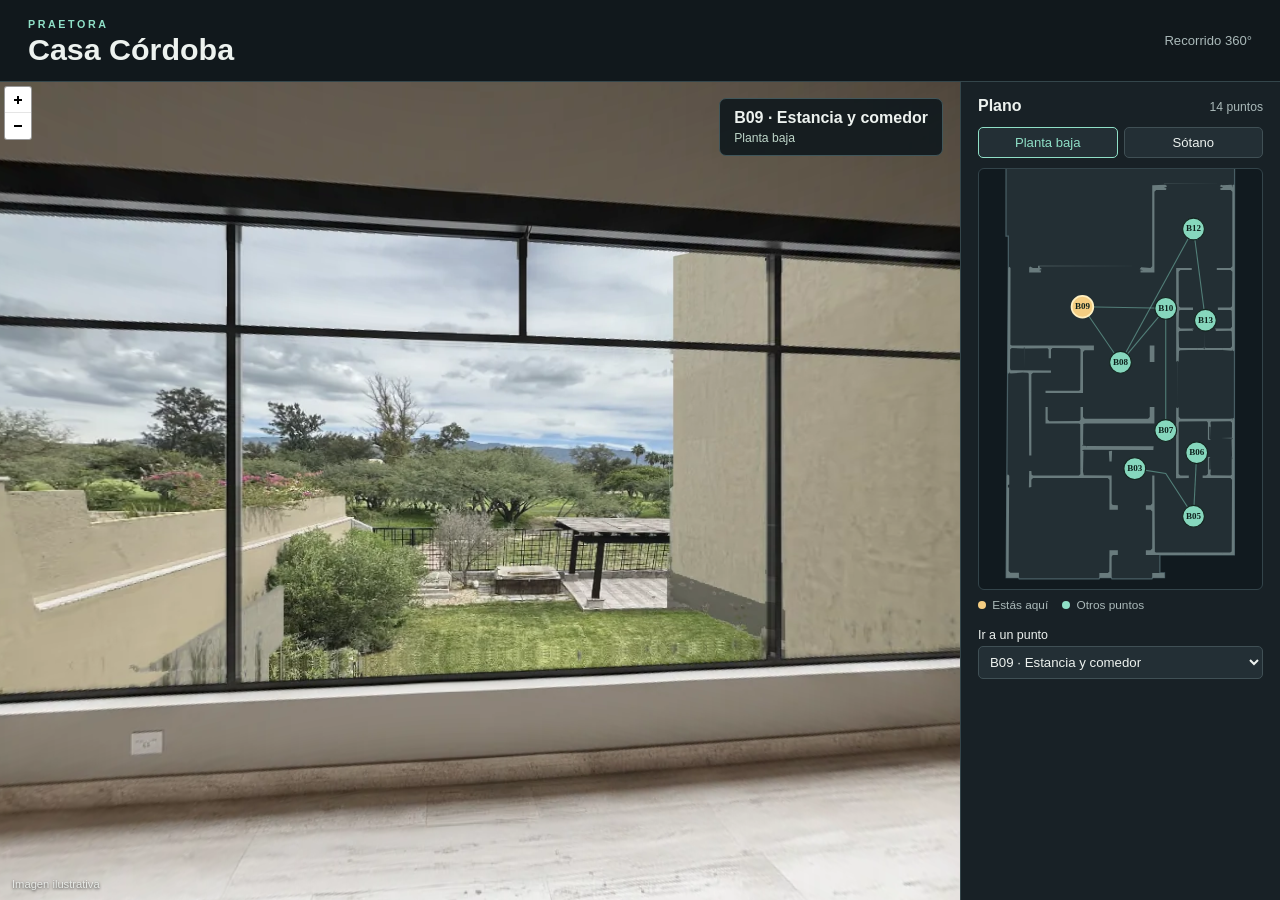
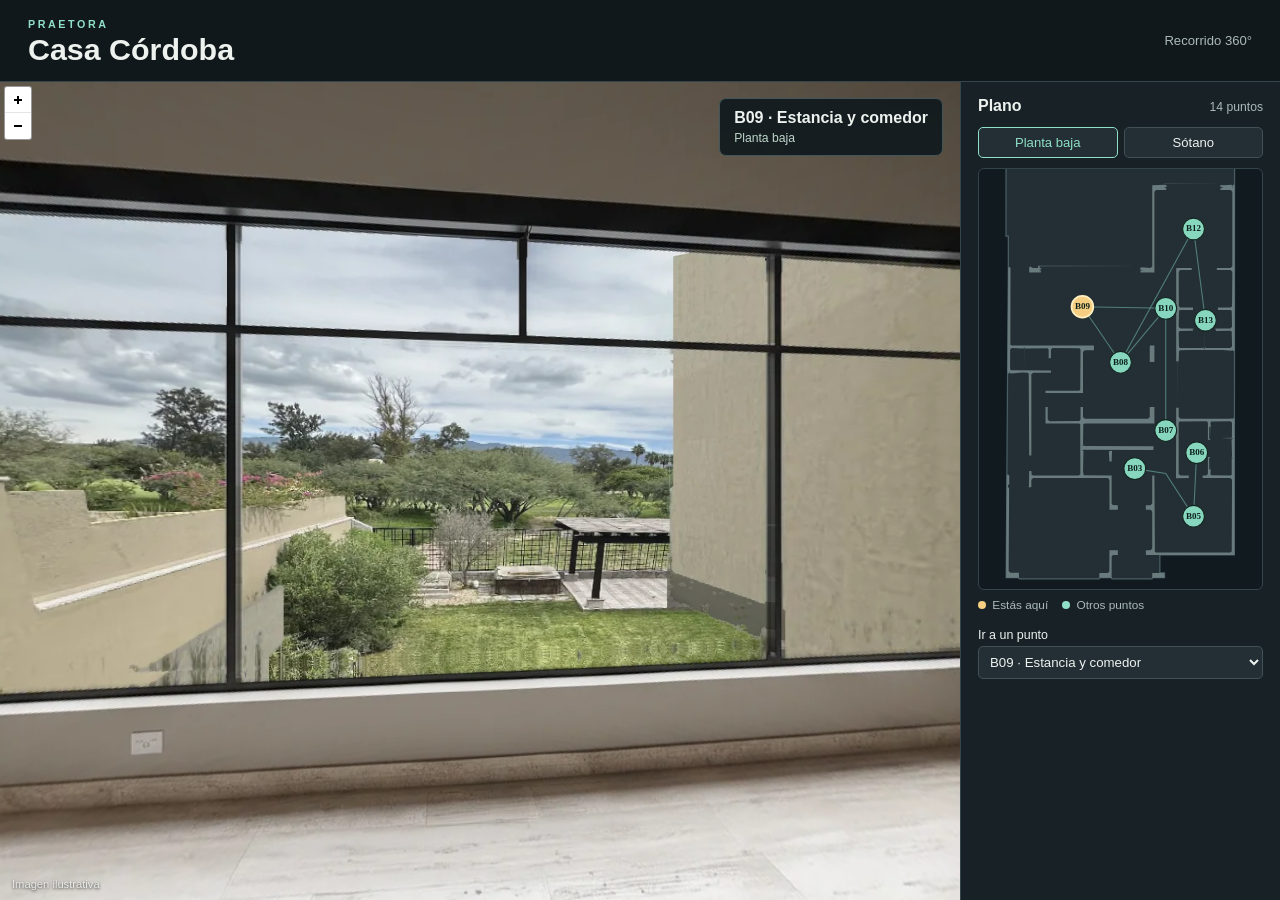
